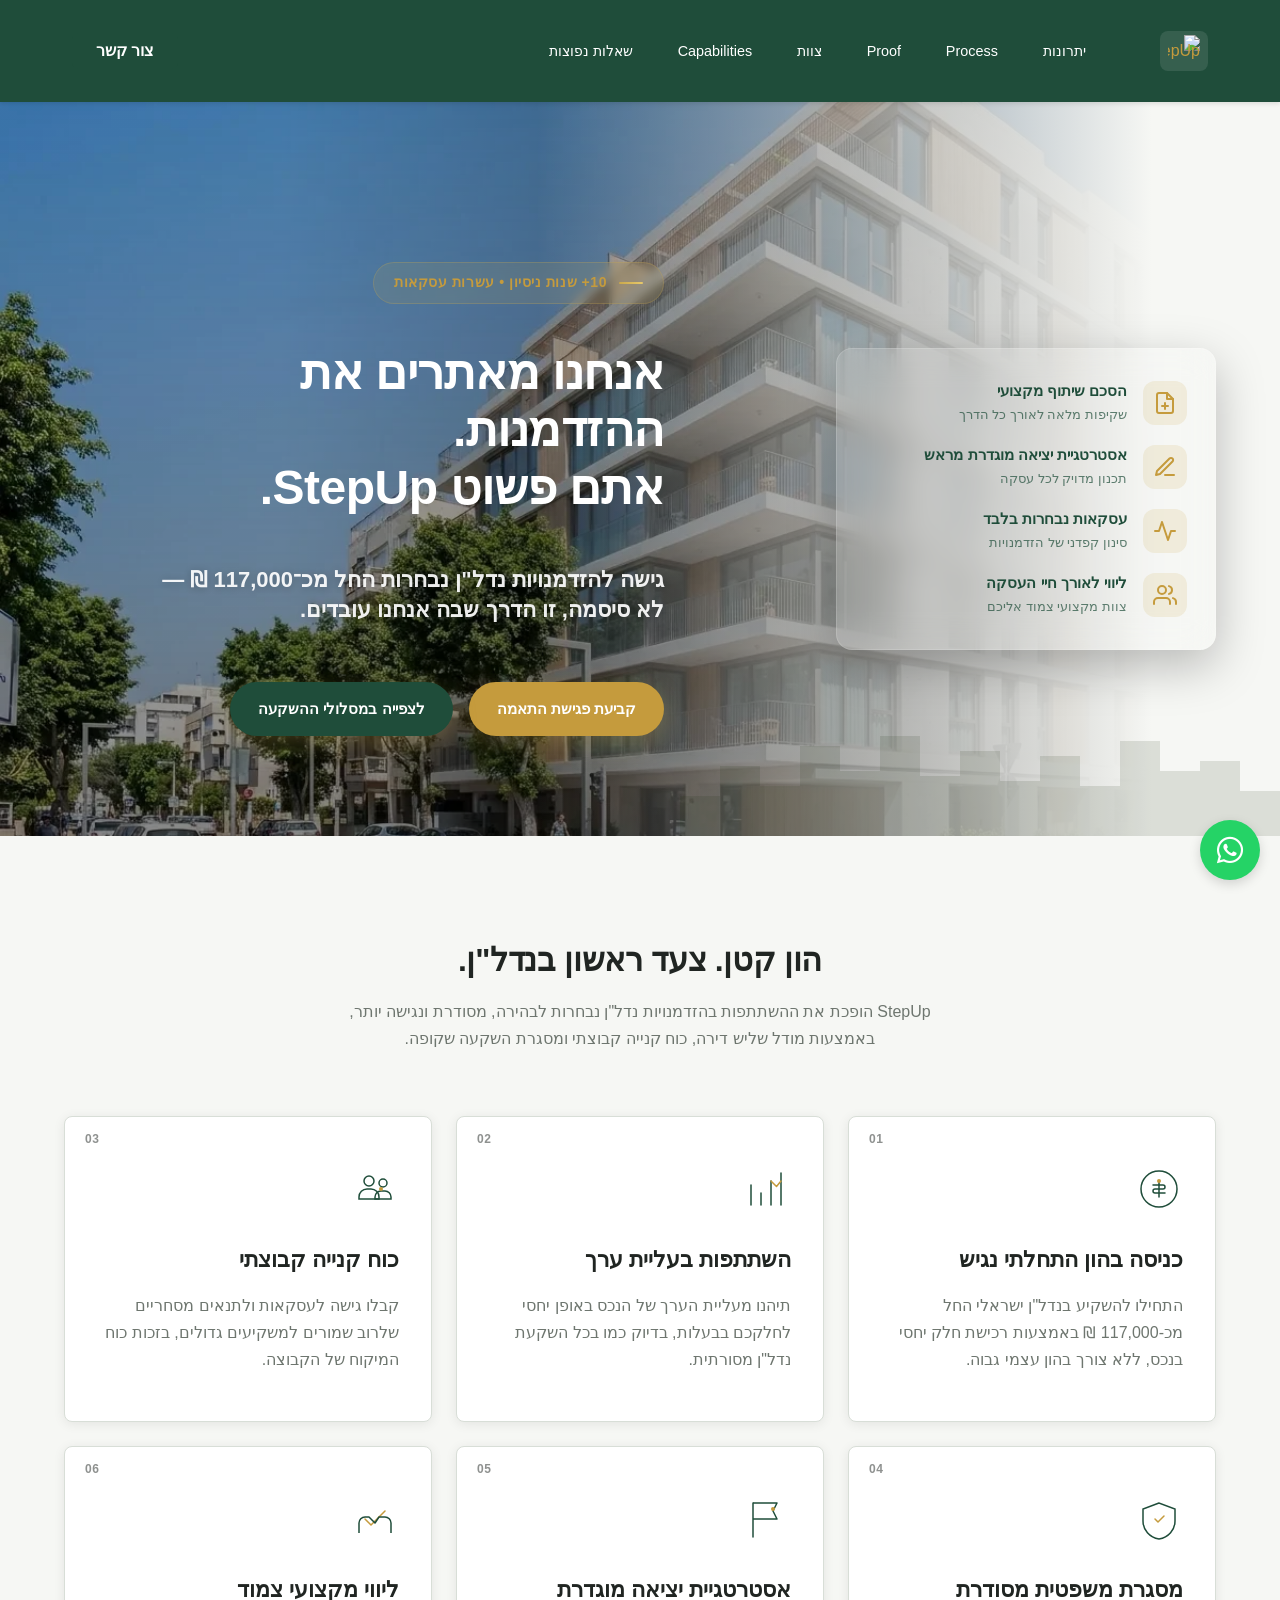
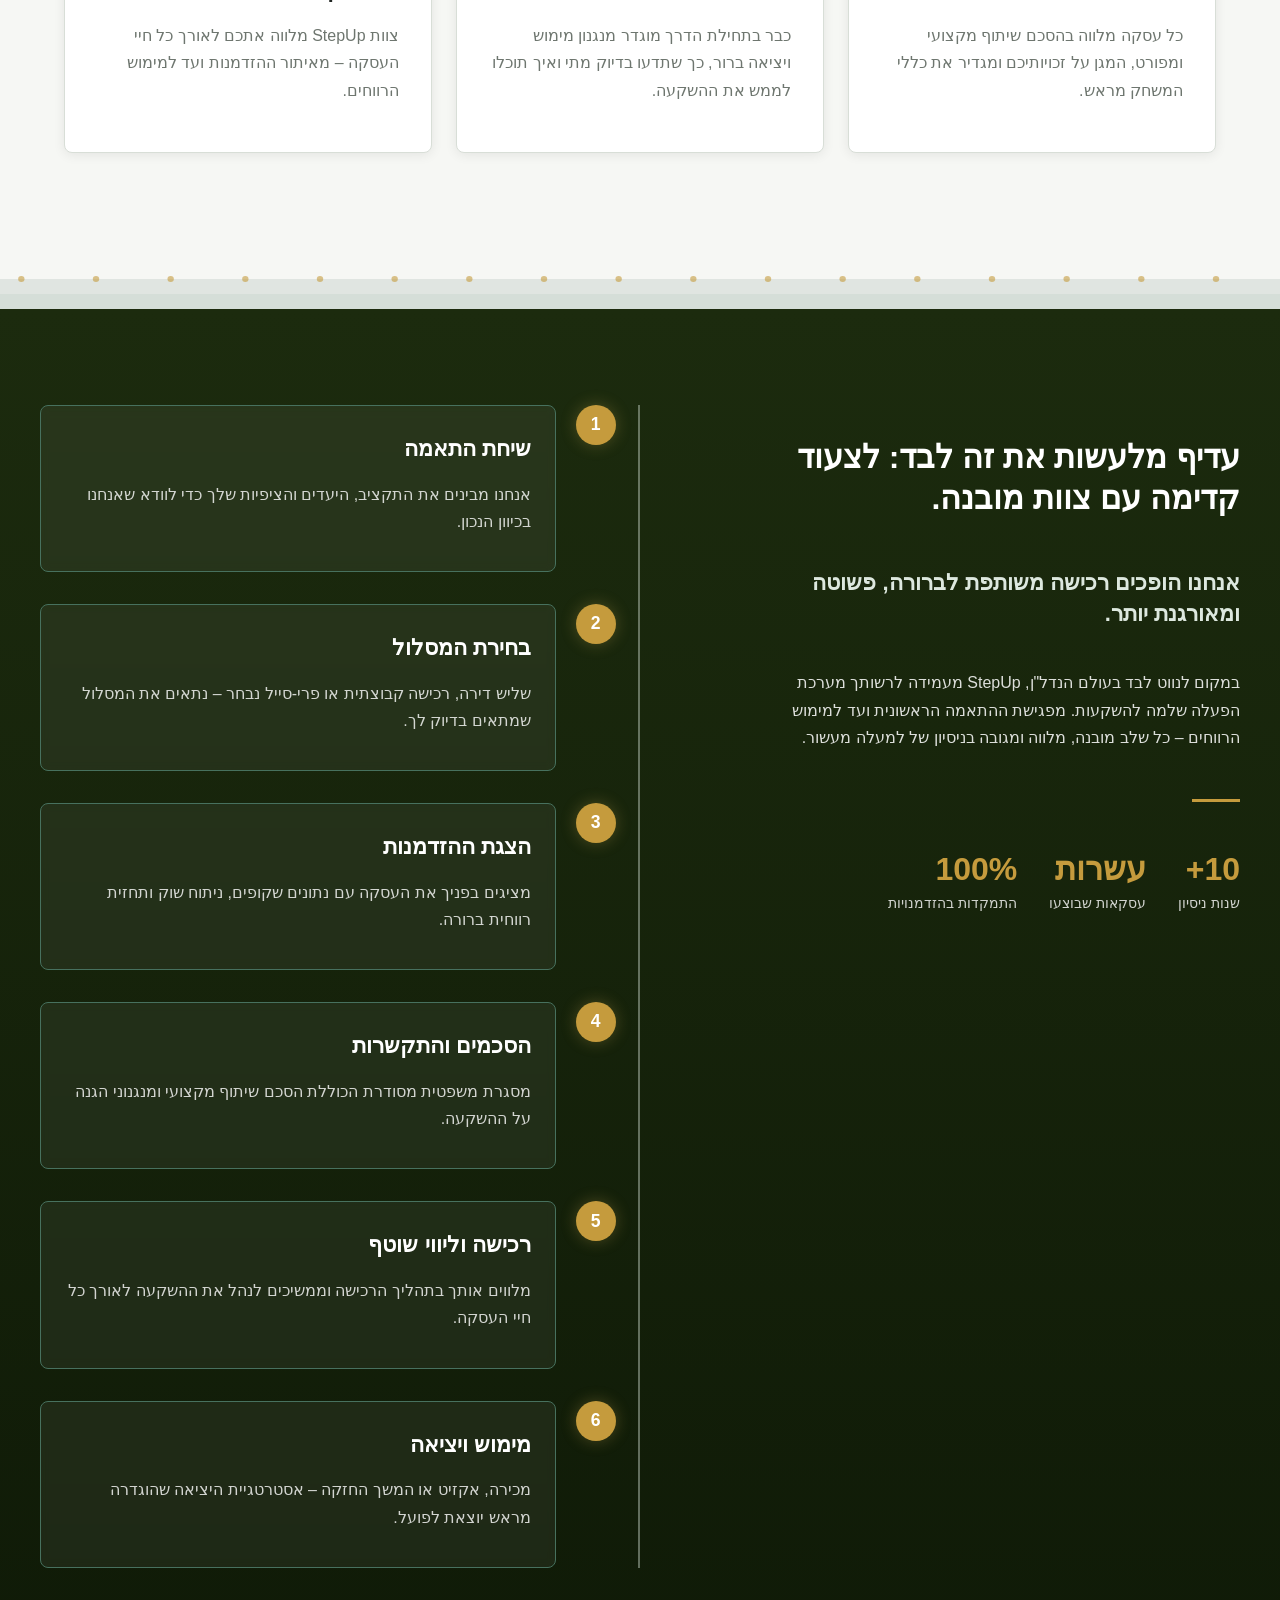
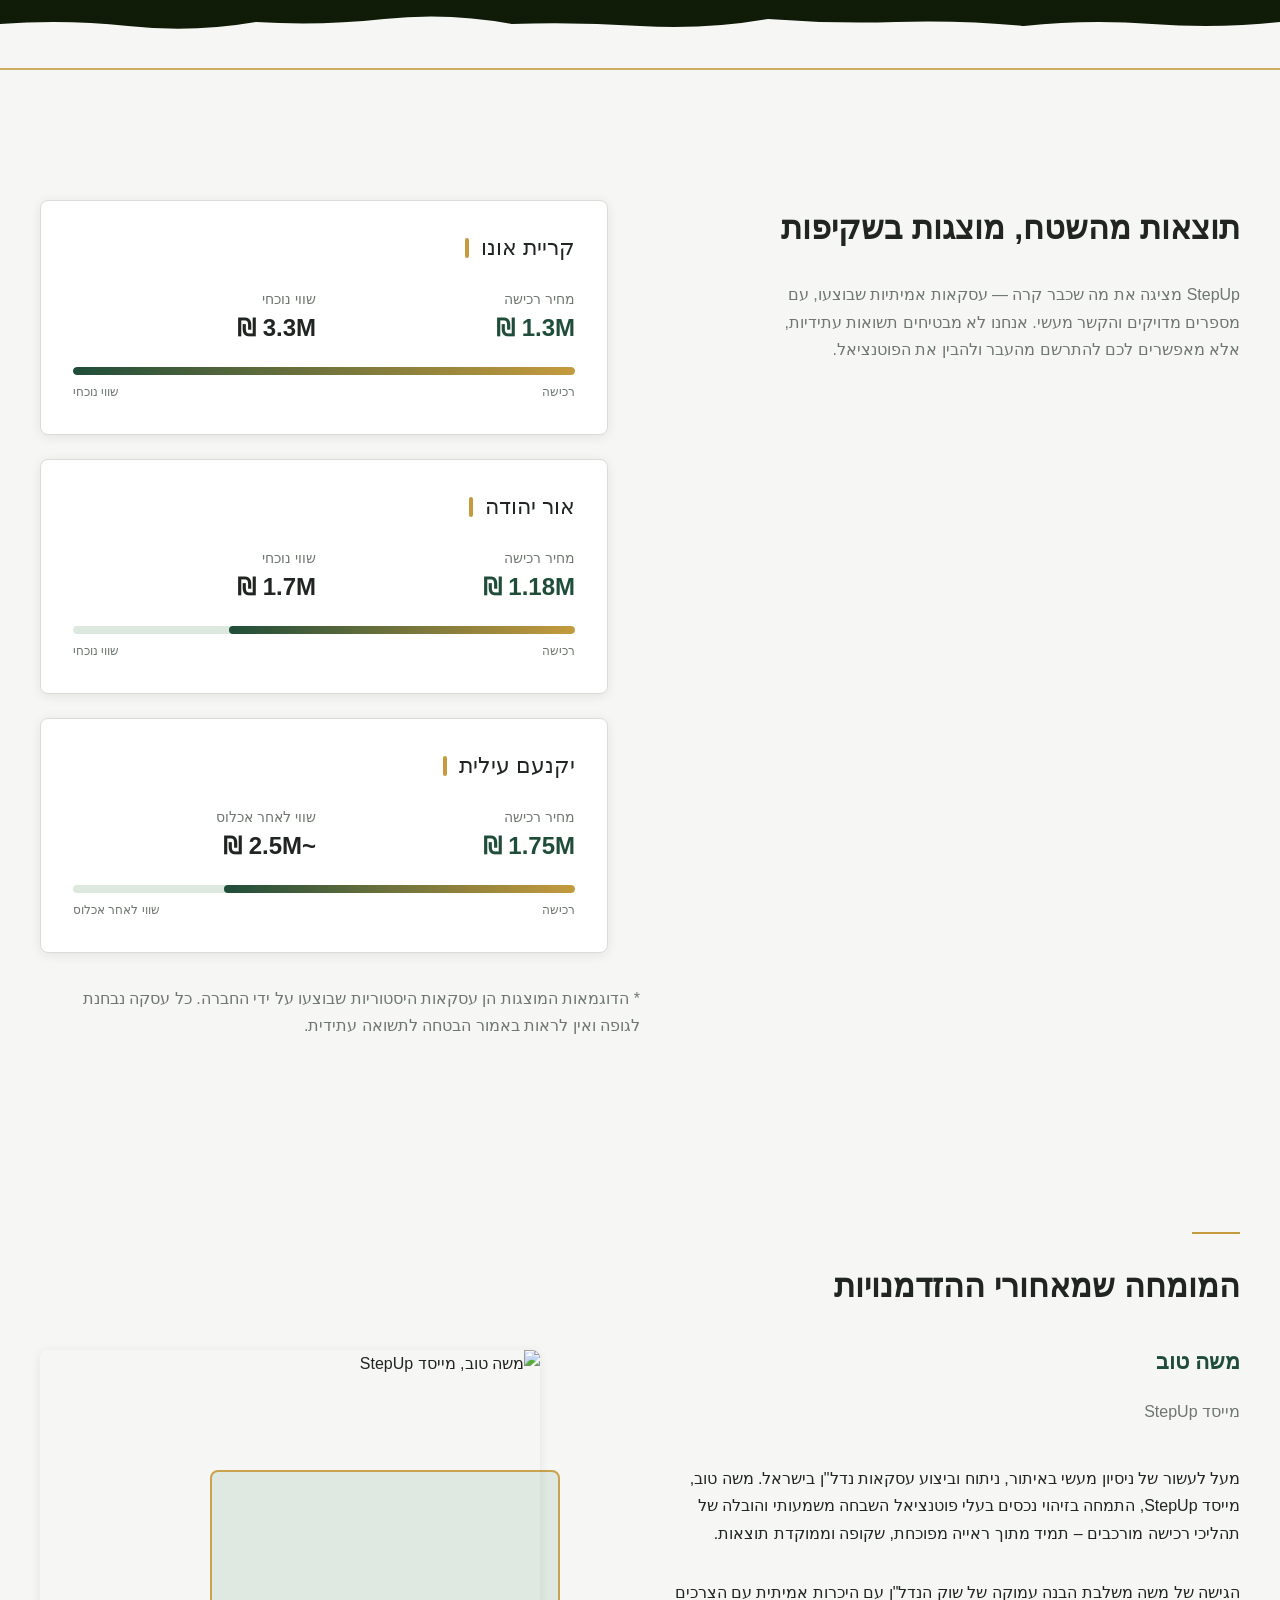
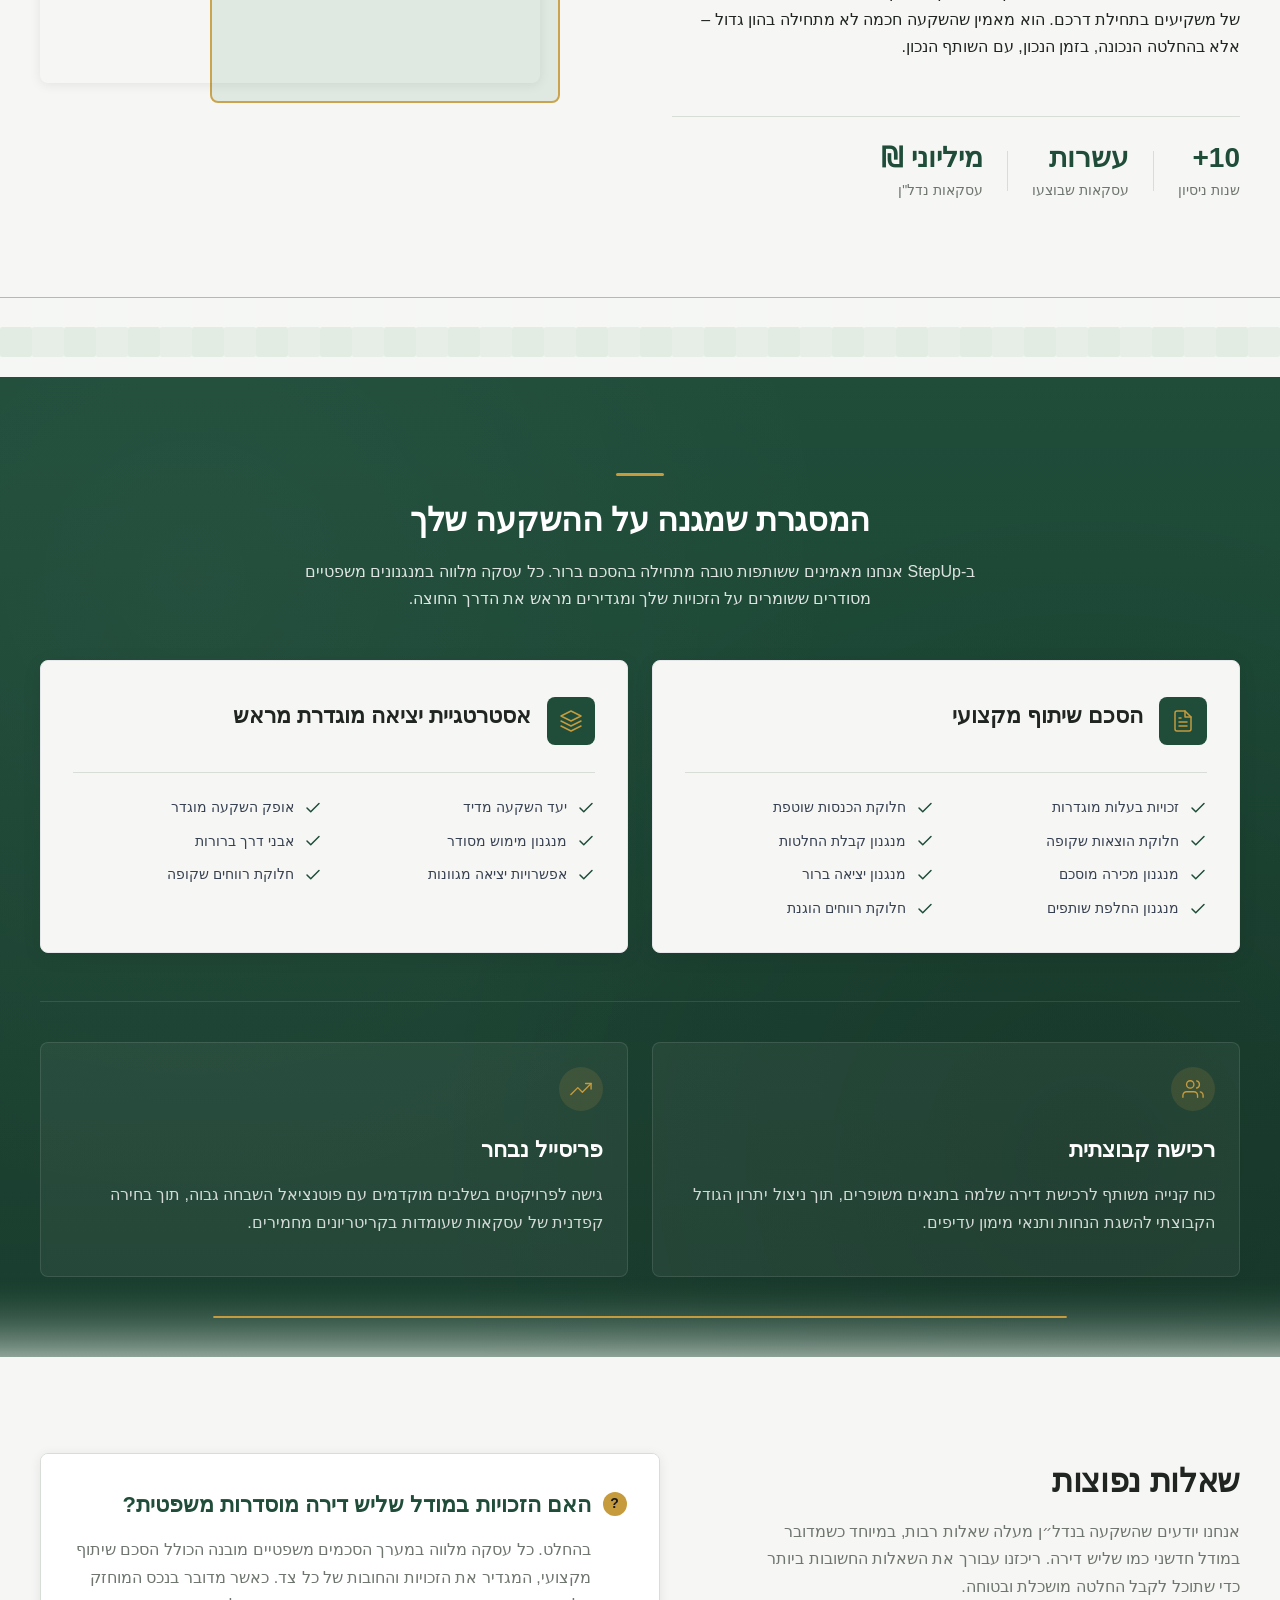
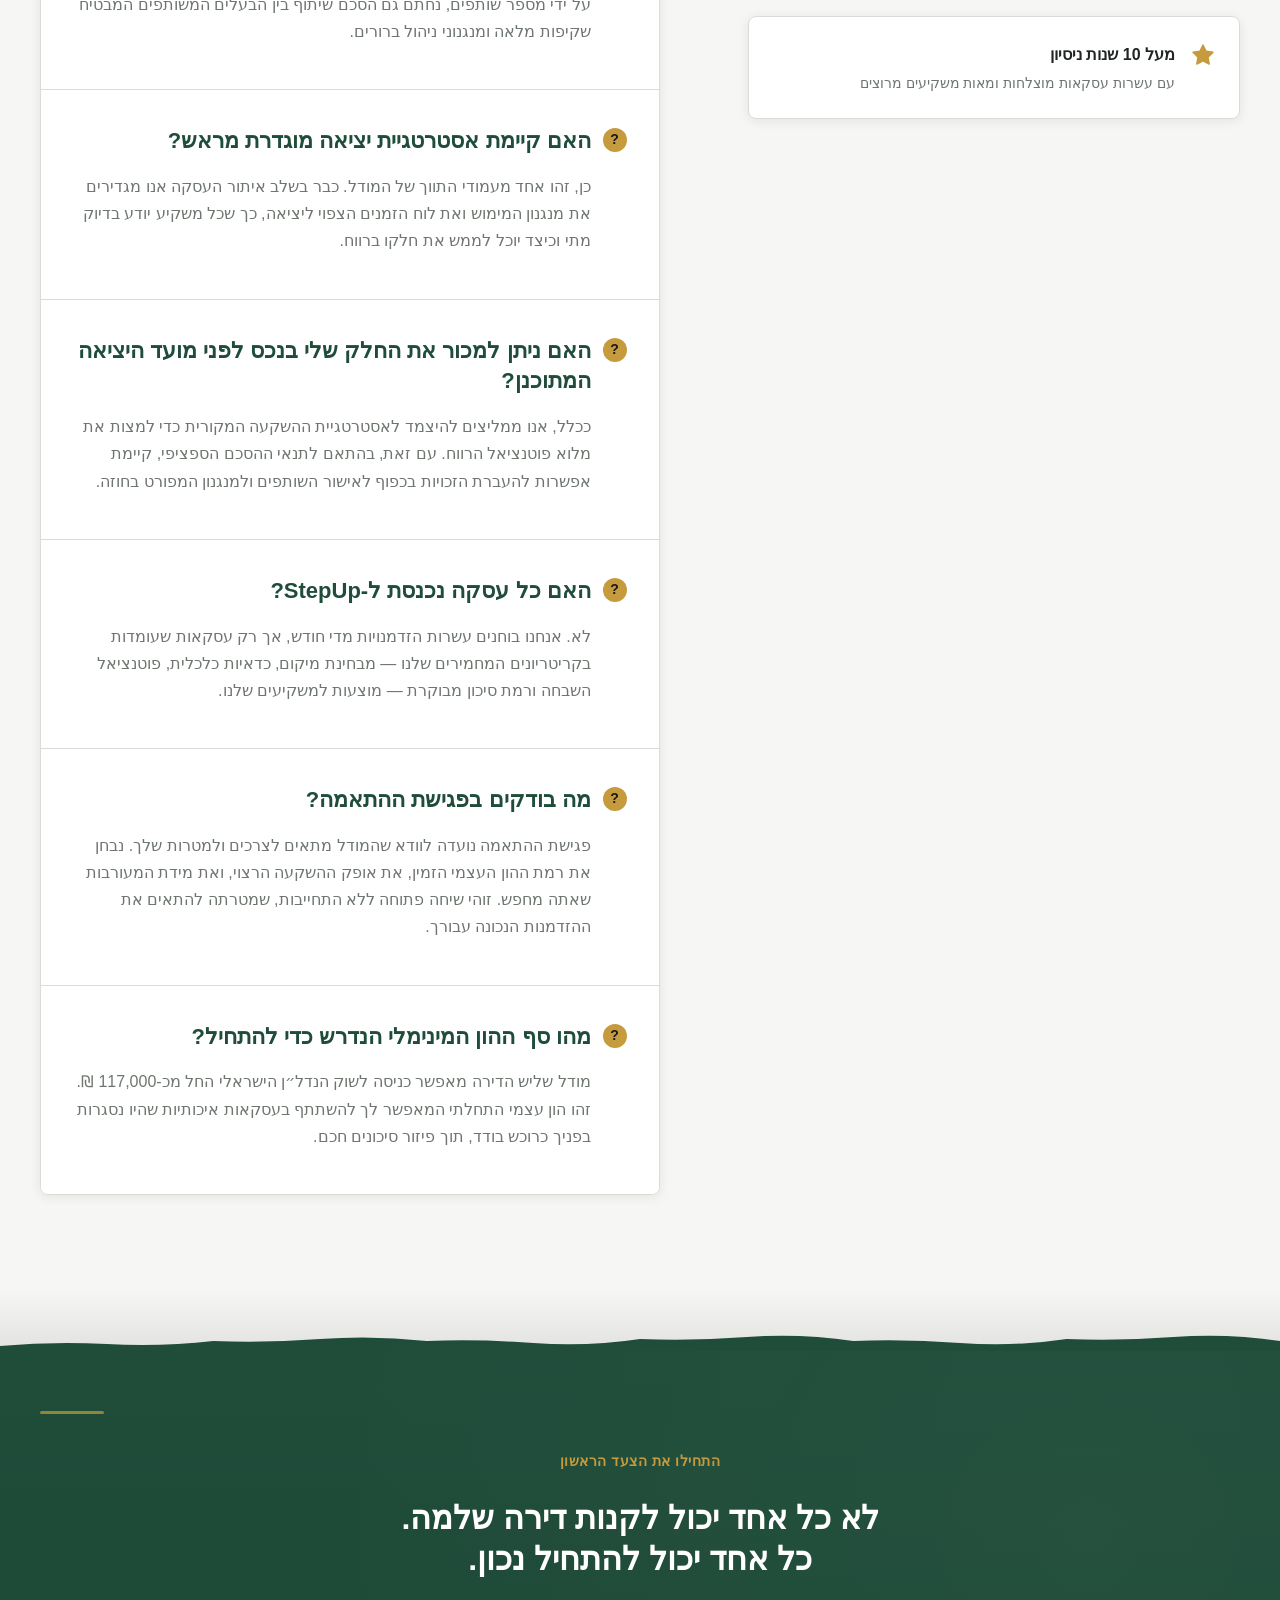
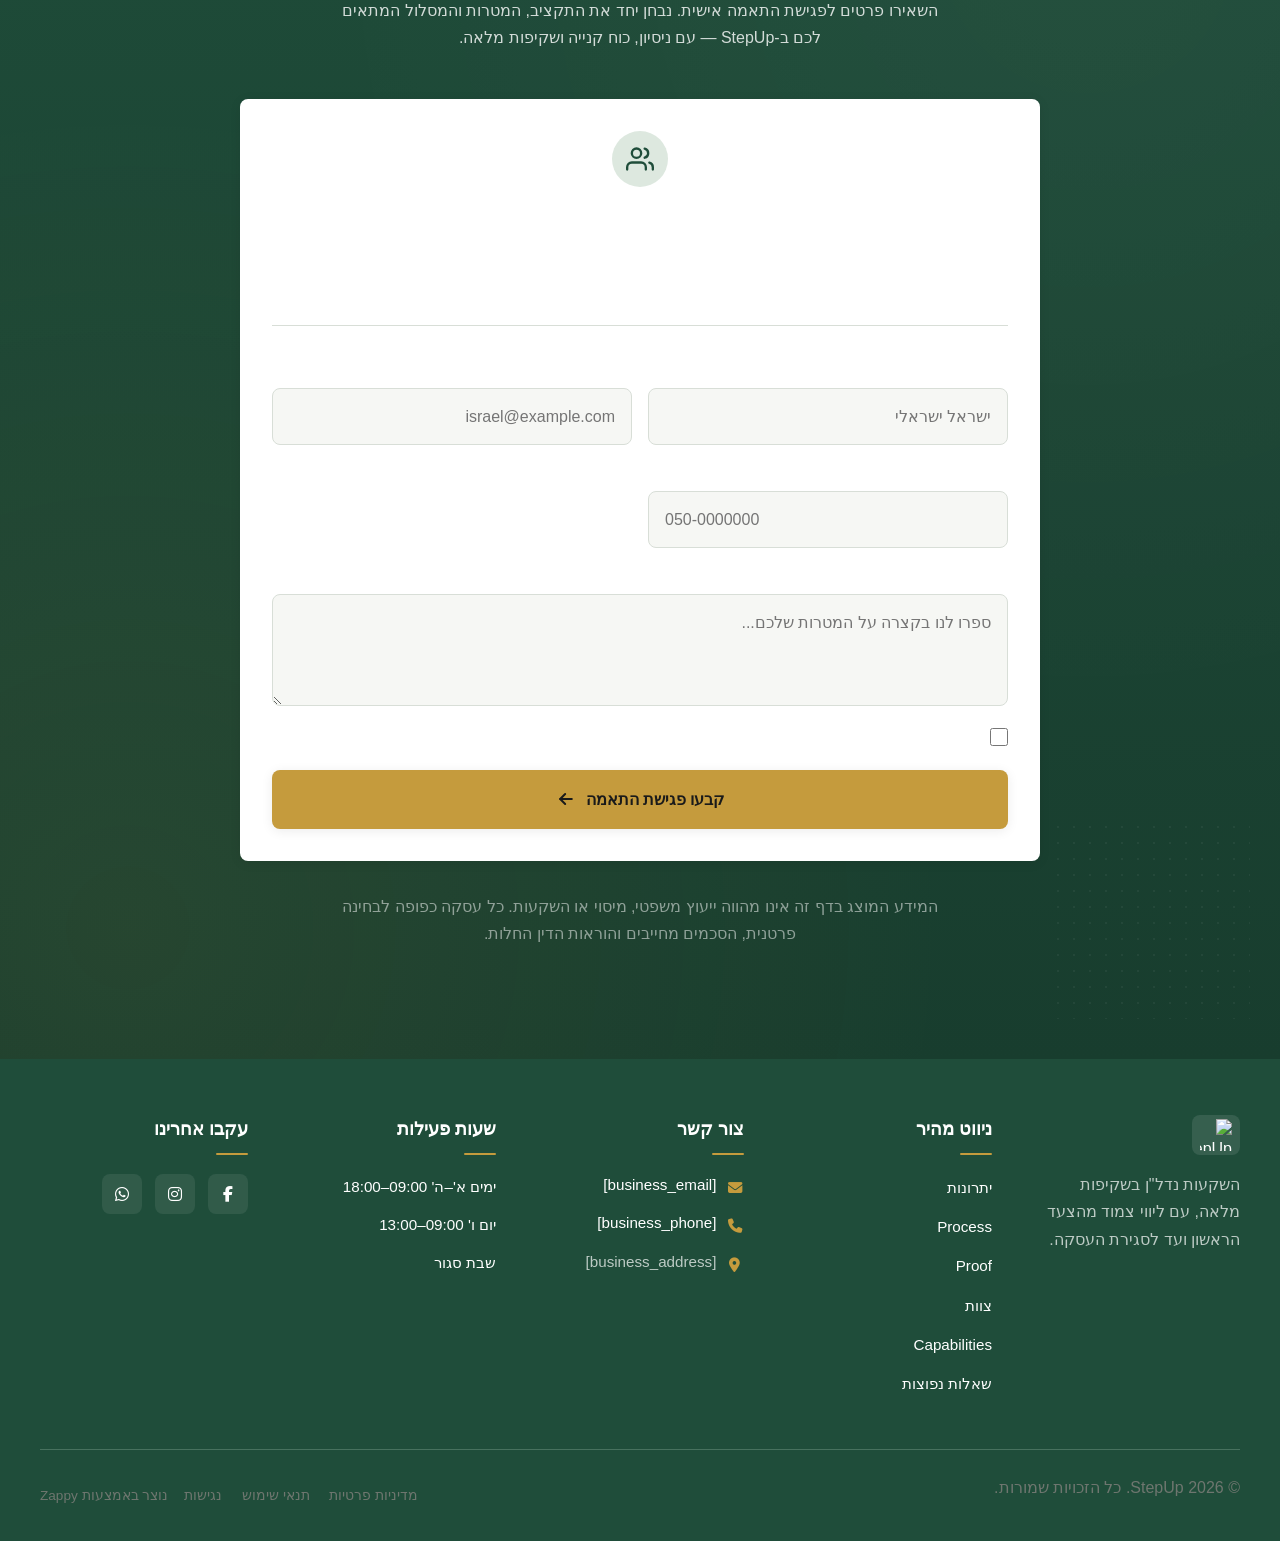
==== public/index.html @ b280d4f5 "Incremental sync: 1 page(s) — update_text, update_button" ====
<!doctype html><html dir="rtl" lang="he"><head><meta charset="UTF-8"><meta content="width=device-width,initial-scale=1" name="viewport"><meta content="index, follow" name="robots"><title>השקיעו בנדל״ן בהון עצמי נמוך — StepUp</title><meta content="הצטרפו למועדון השקעות הנדל״ן StepUp והתחילו להשקיע בשוק הישראלי החל מ-117,000 ש״ח בלבד. מודל שותפות ייחודי, שקיפות מלאה ותוצאות בשטח. קבעו פגישת ייעוץ עכשיו." name="description"><meta content="השקעות נדל״ן, מועדון השקעות, רכישת דירה שליש, השקעה בנדל״ן בהון עצמי נמוך, real estate investment corporation" name="keywords"><link href="/assets/favicon.ico" rel="icon" type="image/x-icon"><link href="/assets/favicon-16x16.png" rel="icon" type="image/png" sizes="16x16"><link href="/assets/favicon-32x32.png" rel="icon" type="image/png" sizes="32x32"><link href="/assets/favicon-48x48.png" rel="icon" type="image/png" sizes="48x48"><link href="/assets/favicon-192x192.png" rel="icon" type="image/png" sizes="192x192"><link href="/assets/favicon-512x512.png" rel="icon" type="image/png" sizes="512x512"><link href="/assets/apple-touch-icon.png" rel="apple-touch-icon"><script>!function(){"use strict";var t="1e374aaa-f490-4d53-9867-282feb75d7b7",e="https://api.zappy5.com/api/analytics/track",a=18e5,n=2592e6,o=!0,i=!0,r=!0;var s=function(){var e="zappy_visitor_"+t,a=null;try{if(a=localStorage.getItem(e)){var o=JSON.parse(a),i=Date.now();if(i-o.created<n)return o.lastSeen=i,localStorage.setItem(e,JSON.stringify(o)),o.id}}catch(t){console.warn("Zappy Analytics: LocalStorage not available")}var r="zv_"+Date.now()+"_"+Math.random().toString(36).substr(2,9);try{localStorage.setItem(e,JSON.stringify({id:r,created:Date.now(),lastSeen:Date.now()}))}catch(t){}return r}(),c=function(){var e="zappy_session_"+t,n=null;try{if(n=sessionStorage.getItem(e)){var o=JSON.parse(n),i=Date.now();if(i-o.timestamp<a)return o.timestamp=i,sessionStorage.setItem(e,JSON.stringify(o)),o.id}}catch(t){console.warn("Zappy Analytics: SessionStorage not available")}var r="zs_"+Date.now()+"_"+Math.random().toString(36).substr(2,9);try{sessionStorage.setItem(e,JSON.stringify({id:r,timestamp:Date.now()}))}catch(t){}return r}();function l(a,n){n=n||{};var o={website_id:t,event_type:a,page_path:window.location.pathname,referrer:document.referrer||"direct",visitor_id:s,session_id:c,metadata:n};if(navigator.sendBeacon){var i=new Blob([JSON.stringify(o)],{type:"application/json"});navigator.sendBeacon(e,i)}else fetch(e,{method:"POST",headers:{"Content-Type":"application/json"},body:JSON.stringify(o),keepalive:!0}).catch(function(t){console.warn("Zappy Analytics: Failed to track event",t)})}o&&l("pageview",{title:document.title,url:window.location.href}),i&&document.addEventListener("click",function(t){var e=t.target;if("BUTTON"===e.tagName||e.closest("button")){var a="BUTTON"===e.tagName?e:e.closest("button");l("click",{element:"button",text:a.textContent.trim().substring(0,100),id:a.id||null,class:a.className||null})}else if("A"===e.tagName||e.closest("a")){var n="A"===e.tagName?e:e.closest("a");l("navigation",{element:"link",text:n.textContent.trim().substring(0,100),href:n.href,external:n.hostname!==window.location.hostname})}},!0),r&&document.addEventListener("submit",function(t){var e=t.target;l("form_submit",{form_id:e.id||null,form_name:e.name||null,form_action:e.action||null,form_method:e.method||"GET"})},!0);var d=Date.now();window.addEventListener("beforeunload",function(){l("page_unload",{time_on_page:Math.floor((Date.now()-d)/1e3),page_path:window.location.pathname})}),window.zappyAnalytics={track:l,getVisitorId:function(){return s},getSessionId:function(){return c}}}()</script><meta content="השקיעו בנדל״ן בהון עצמי נמוך — StepUp" property="og:title"><meta content="הצטרפו למועדון השקעות הנדל״ן StepUp והתחילו להשקיע בשוק הישראלי החל מ-117,000 ש״ח בלבד. מודל שותפות ייחודי, שקיפות מלאה ותוצאות בשטח. קבעו פגישת ייעוץ עכשיו." property="og:description"><meta content="summary_large_image" name="twitter:card"><meta content="השקיעו בנדל״ן בהון עצמי נמוך — StepUp" name="twitter:title"><meta content="הצטרפו למועדון השקעות הנדל״ן StepUp והתחילו להשקיע בשוק הישראלי החל מ-117,000 ש״ח בלבד. מודל שותפות ייחודי, שקיפות מלאה ותוצאות בשטח. קבעו פגישת ייעוץ עכשיו." name="twitter:description"><meta content="website" property="og:type"><meta content="he_IL" property="og:locale"><style>.skip-link{position:absolute;top:0;left:0;transform:translateY(-200%);padding:12px 18px;background:var(--bg-dark,#1a1a1a);color:var(--text-light,#fff);font-weight:600;border-radius:0 0 8px 0;z-index:10000}.skip-link:focus{transform:none;outline:2px solid var(--ring,#fff);outline-offset:2px}:focus-visible{outline:2px solid var(--ring,currentColor);outline-offset:3px}</style><link href="/assets/favicon.ico" rel="icon" type="image/x-icon"><link href="/assets/favicon-16x16.png" rel="icon" type="image/png" sizes="16x16"><link href="/assets/favicon-32x32.png" rel="icon" type="image/png" sizes="32x32"><link href="/assets/favicon-48x48.png" rel="icon" type="image/png" sizes="48x48"><link href="/assets/favicon-192x192.png" rel="icon" type="image/png" sizes="192x192"><link href="/assets/favicon-512x512.png" rel="icon" type="image/png" sizes="512x512"><link href="/assets/apple-touch-icon.png" rel="apple-touch-icon"><link href="https://cdn.jsdelivr.net/npm/vanilla-cookieconsent@3/dist/cookieconsent.css" rel="stylesheet"><style data-zappy-section-v2-css="true">.index-hero-section{position:relative;width:100%;min-height:100vh;display:flex;align-items:center;justify-content:center;overflow:hidden;background-color:#1c2b0e;color:var(--text-light);direction:rtl}.index-hero-section .hero-bg-wrapper{position:absolute;inset:0;z-index:0;width:100%;height:100%;background-size:cover;background-position:center}.index-hero-section .hero-bg-wrapper img{display:none}.index-hero-section .hero-scrim{position:absolute;inset:0;z-index:1;background-image:linear-gradient(to right,rgba(28,43,14,.92) 0,rgba(28,43,14,.45) 55%,rgba(28,43,14,0) 100%);pointer-events:none}.index-hero-section .hero-overlay-group{position:relative;z-index:10;width:100%;max-width:1200px;margin:0 auto;padding:160px 24px 100px;display:flex;align-items:center;justify-content:flex-start}.index-hero-section .hero-content-container{display:flex;flex-direction:row-reverse;align-items:center;justify-content:space-between;width:100%;gap:48px}.index-hero-section .hero-text-block{flex:1 1 55%;max-width:600px;display:flex;flex-direction:column;align-items:flex-start;text-align:right;gap:24px}.index-hero-section .hero-badge{display:inline-flex;align-items:center;gap:12px;background:rgba(201,168,76,.12);padding:8px 20px;border-radius:100px;border:1px solid rgba(201,168,76,.25);backdrop-filter:blur(4px);margin-bottom:8px}.index-hero-section .badge-line{display:inline-block;width:24px;height:2px;background:linear-gradient(90deg,#c9a84c,#e8c96a);border-radius:2px}.index-hero-section .badge-text{font-size:.875rem;font-weight:600;letter-spacing:.04em;color:var(--accent);white-space:nowrap}.index-hero-section .hero-headline{font-size:3rem;font-weight:700;letter-spacing:-.01em;line-height:1.15;color:var(--text-light);margin:0}.index-hero-section .hero-headline br{display:block}.index-hero-section .hero-subtitle{font-size:1.25rem;font-weight:400;line-height:1.6;color:var(--text-light);opacity:.92;margin:0;max-width:520px;text-shadow:0 1px 8px rgba(0,0,0,.25)}.index-hero-section .hero-cta-group{display:flex;flex-wrap:wrap;align-items:center;gap:16px;margin-top:16px}.index-hero-section .btn-primary{background:var(--accent);color:#1a1a1a;padding:14px 28px;border-radius:100px;border:none;font-weight:600;font-size:.95rem;display:inline-flex;align-items:center;gap:8px;cursor:pointer;text-decoration:none;transition:all .35s cubic-bezier(.4, 0, .2, 1);box-shadow:0 8px 24px rgba(201,168,76,.3);white-space:nowrap}.index-hero-section .btn-primary:hover{transform:translateY(-2px);box-shadow:0 12px 32px rgba(201,168,76,.45);background:#e8c96a}.index-hero-section .btn-ghost{background:0 0;color:var(--text-light);border:2px solid rgba(255,255,255,.5);padding:12px 26px;border-radius:100px;font-weight:500;font-size:.9rem;display:inline-flex;align-items:center;gap:8px;cursor:pointer;text-decoration:none;transition:all .35s cubic-bezier(.4, 0, .2, 1);backdrop-filter:blur(4px);white-space:nowrap}.index-hero-section .btn-ghost:hover{background:rgba(255,255,255,.12);border-color:var(--text-light);transform:translateY(-2px)}.index-hero-section .hero-metrics-panel{flex:0 1 380px;display:flex;flex-direction:column;gap:20px;background:rgba(255,255,255,.08);backdrop-filter:blur(16px);-webkit-backdrop-filter:blur(16px);border-radius:16px;padding:32px 28px;border:1px solid rgba(255,255,255,.15);box-shadow:0 16px 48px rgba(0,0,0,.25);align-self:center}.index-hero-section .metric-item{display:flex;align-items:flex-start;gap:16px;text-align:right}.index-hero-section .metric-icon{flex-shrink:0;width:44px;height:44px;display:flex;align-items:center;justify-content:center;background:rgba(201,168,76,.15);border-radius:12px;color:var(--accent)}.index-hero-section .metric-content{display:flex;flex-direction:column;gap:4px;color:var(--text-light)}.index-hero-section .metric-title{font-size:.95rem;font-weight:600;line-height:1.3;color:var(--text-light)}.index-hero-section .metric-desc{font-size:.8rem;font-weight:400;line-height:1.5;color:var(--text-light);opacity:.7}.index-hero-section .hero-city-skyline{position:absolute;bottom:0;inset-inline-start:0;width:60%;max-width:600px;z-index:2;pointer-events:none;opacity:.35}.index-hero-section .hero-city-skyline svg{display:block;width:100%;height:auto}@media (max-width:768px){.index-hero-section{min-height:100vh;padding-top:100px}.index-hero-section .hero-overlay-group{padding:120px 16px 60px}.index-hero-section .hero-content-container{flex-direction:column;align-items:flex-start;gap:40px}.index-hero-section .hero-text-block{max-width:100%;flex:1 1 auto;align-items:flex-start;text-align:right}.index-hero-section .hero-headline{font-size:2.2rem;line-height:1.25}.index-hero-section .hero-headline br{display:none}.index-hero-section .hero-subtitle{font-size:1.1rem;max-width:100%}.index-hero-section .hero-cta-group{width:100%;flex-direction:column;align-items:stretch}.index-hero-section .btn-ghost,.index-hero-section .btn-primary{justify-content:center;text-align:center;width:100%}.index-hero-section .hero-metrics-panel{flex:1 1 auto;width:100%;max-width:100%;padding:24px 20px;gap:16px}.index-hero-section .hero-city-skyline{width:80%;opacity:.25}}@media (min-width:769px) and (max-width:1024px){.index-hero-section .hero-content-container{gap:32px}.index-hero-section .hero-headline{font-size:2.5rem}.index-hero-section .hero-metrics-panel{flex:0 1 320px;padding:24px 20px}}.hero .hero-title,.hero h1,.hero-section h1,.hero-title,[class*=hero-] h1,[class~=hero] h1{font-size:48px!important;line-height:1.2!important}@media (max-width:1024px){.hero .hero-title,.hero h1,.hero-section h1,.hero-title,[class*=hero-] h1,[class~=hero] h1{font-size:36px!important}}@media (max-width:768px){.hero .hero-title,.hero h1,.hero-section h1,.hero-title,[class*=hero-] h1,[class~=hero] h1{font-size:28px!important}}</style><style id="zappy-critical-above-fold-css">html{box-sizing:border-box;-webkit-text-size-adjust:100%}*,::after,::before{box-sizing:inherit}body{margin:0;min-width:320px;overflow-x:clip}img,svg,video{max-width:100%;height:auto}main{display:block}.container{width:min(100% - 32px,1200px);margin-inline:auto}.navbar,header .navbar,header[role=banner],nav.navbar{position:relative;z-index:1000;width:100%}.nav-container,.navbar .container{display:flex;align-items:center;justify-content:space-between;min-height:64px}.logo,.logo-link img{display:block;width:35px;height:35px;object-fit:contain}#navMenu,.nav-menu{list-style:none}.fa,.fa-brands,.fa-regular,.fa-solid,.fab,.far,.fas{display:inline-block;min-width:1em;text-align:center}html:not(#zappy-noop) .navbar:has(.nav-ecommerce-icons)>.phone-header-btn,html:not(#zappy-noop)[data-zappy-site-type=ecommerce] .phone-header-btn{display:none!important;visibility:hidden!important;width:0!important;height:0!important;pointer-events:none!important}.hero-section,.index-hero-section,section[class*=hero]{position:relative;overflow:hidden;min-height:560px}.hero-bg-image,.hero-bg-wrapper,section[class*=hero] [class*=hero-bg]{position:absolute;inset:0;width:100%;height:100%}.hero-bg-image img,.hero-bg-wrapper img,section[class*=hero] [data-hero-bg],section[class*=hero] img[data-hero-background=true]{width:100%!important;height:100%!important;object-fit:cover!important;display:block}.hero-content,section[class*=hero] .container{position:relative;z-index:2}@media(max-width:768px){:root{--header-height:72px;--total-header-height:72px;--zappy-mobile-menu-top:72px}html[data-zappy-site-type=ecommerce] body{padding-top:var(--total-header-height,72px)}html[data-zappy-site-type=ecommerce] body>.navbar:not(.zappy-catalog-menu),html[data-zappy-site-type=ecommerce] body>nav.navbar{position:fixed!important;top:0;left:0;right:0;z-index:100000;width:100%;margin-bottom:0}.zappy-catalog-menu{position:fixed;top:var(--header-height,72px);left:0;right:0;z-index:99999}.nav-container,.navbar .container{min-height:60px}#navMenu,.nav-menu{max-width:100vw;overflow-x:hidden}.hero-section,.index-hero-section,section[class*=hero]{min-height:100svh}.hero-bg-image,.hero-bg-wrapper,.hero-scrim{min-height:100svh}}</style><link href="/styles.css" rel="preload" as="style"><link href="/styles.css" rel="stylesheet" media="print" onload='this.media="all"'><noscript><link href="/styles.css" rel="stylesheet"></noscript><script>window.ZAPPY_WEBSITE_ID="1e374aaa-f490-4d53-9867-282feb75d7b7",window.ZAPPY_API_BASE="https://api.zappy5.com"</script><style id="zappy-dropdown-submenu-styles">#navMenu li:has(.sub-menu),.nav-menu li:has(.sub-menu),.navbar li:has(.sub-menu),nav li:has(.sub-menu){position:relative}#navMenu .sub-menu,.nav-menu .sub-menu,.navbar .sub-menu,nav .sub-menu{display:block!important;position:absolute!important;top:100%;left:0;min-width:220px;border-radius:8px;box-shadow:0 8px 25px rgba(0,0,0,.15);padding:8px 0;opacity:0;visibility:hidden;transform:translateY(10px);transition:all .3s ease;z-index:1000;list-style:none;pointer-events:none}#navMenu li:hover>.sub-menu,.nav-menu li:hover>.sub-menu,.navbar li:hover>.sub-menu,nav li:hover>.sub-menu{opacity:1!important;visibility:visible!important;transform:translateY(0)!important;pointer-events:auto!important}.sub-menu li{list-style:none;margin:0;padding:0}.sub-menu a{display:block!important;padding:10px 16px!important;color:var(--text-dark,#333)!important;font-weight:500;text-decoration:none;white-space:nowrap;transition:background-color .2s}.sub-menu .zappy-nav-child>a{padding-left:28px!important;font-size:.9em!important;opacity:.85!important}[dir=rtl] .sub-menu .zappy-nav-child>a,html[lang=ar] .sub-menu .zappy-nav-child>a,html[lang=he] .sub-menu .zappy-nav-child>a{padding-left:10px!important;padding-right:28px!important}.sub-menu .zappy-nav-parent>a{font-weight:600!important}.sub-menu a:hover{background-color:#f5f5f5}[dir=rtl] .nav-menu .sub-menu,[dir=rtl] .navbar .sub-menu,[dir=rtl] nav .sub-menu,html[lang=ar] .nav-menu .sub-menu,html[lang=ar] .navbar .sub-menu,html[lang=ar] nav .sub-menu,html[lang=he] .nav-menu .sub-menu,html[lang=he] .navbar .sub-menu,html[lang=he] nav .sub-menu{left:auto!important;right:0!important}.sub-menu:empty,.sub-menu:not(:has(li)):not(:has(> a)),.sub-menu:not(:has(li:not(.zappy-hidden-menu-item))):not(:has(> a)){display:none!important;opacity:0!important;visibility:hidden!important;pointer-events:none!important}li:has(.menu-group-title):hover>.sub-menu{opacity:1!important;visibility:visible!important;transform:translateY(0)!important;pointer-events:auto!important}#navMenu>li>.menu-group-title,.nav-menu>li>.menu-group-title{display:inline-block;padding:.5rem 1rem;cursor:default;user-select:none}@media (max-width:768px){#navMenu .sub-menu,.nav-menu .sub-menu,.navbar .sub-menu,nav .sub-menu{position:static!important;transform:none!important;box-shadow:none!important;background:0 0!important;max-height:0;overflow:hidden;opacity:0;visibility:hidden;transition:max-height .3s ease,opacity .3s ease;padding:0!important;border-radius:0!important}#navMenu .sub-menu.mobile-expanded,.nav-menu .sub-menu.mobile-expanded,.navbar .sub-menu.mobile-expanded{max-height:none!important;overflow-y:visible!important;opacity:1!important;visibility:visible!important;padding:8px 0 8px 16px!important}[dir=rtl] .sub-menu.mobile-expanded,html[lang=he] .sub-menu.mobile-expanded{padding:8px 16px 8px 0!important}#navMenu li:hover>.sub-menu,.nav-menu li:hover>.sub-menu,.navbar li:hover>.sub-menu,nav li:hover>.sub-menu{opacity:0;visibility:hidden;pointer-events:none}#navMenu li>.sub-menu.mobile-expanded,.nav-menu li>.sub-menu.mobile-expanded,.navbar li>.sub-menu.mobile-expanded,nav li>.sub-menu.mobile-expanded{opacity:1!important;visibility:visible!important;pointer-events:auto!important}#navMenu li:has(.sub-menu),.nav-menu li:has(.sub-menu),.navbar li:has(.sub-menu),nav li:has(.sub-menu){display:flex!important;flex-wrap:wrap!important;align-items:center!important;position:relative!important;min-height:44px!important}#navMenu li:has(.sub-menu)>a,.nav-menu li:has(.sub-menu)>a,.navbar li:has(.sub-menu)>a,nav li:has(.sub-menu)>a{flex:1!important;min-width:0!important}#navMenu li:has(.sub-menu)>.menu-group-title,.nav-menu li:has(.sub-menu)>.menu-group-title,.navbar li:has(.sub-menu)>.menu-group-title,nav li:has(.sub-menu)>.menu-group-title{flex:1!important;min-width:0!important;padding:0!important;line-height:inherit!important}#navMenu li:has(.sub-menu)>.sub-menu,.nav-menu li:has(.sub-menu)>.sub-menu,.navbar li:has(.sub-menu)>.sub-menu,nav li:has(.sub-menu)>.sub-menu{flex-basis:100%!important;width:100%!important}#navMenu li:has(.sub-menu)>a [class*=arrow],#navMenu li:has(.sub-menu)>a [class*=chevron],.nav-menu li:has(.sub-menu)>a .fa-angle-down,.nav-menu li:has(.sub-menu)>a .fa-chevron-down,.nav-menu li:has(.sub-menu)>a [class*=arrow],.nav-menu li:has(.sub-menu)>a [class*=chevron],nav li:has(.sub-menu)>a [class*=arrow],nav li:has(.sub-menu)>a [class*=chevron]{display:none!important;visibility:hidden!important}.mobile-submenu-toggle{display:flex!important;align-items:center!important;justify-content:center!important;width:44px!important;height:auto!important;background:0 0!important;border:none!important;cursor:pointer!important;color:var(--text-light)!important;position:static!important;flex-shrink:0!important;align-self:stretch!important;z-index:2!important;padding:0!important;margin:0!important}.mobile-submenu-toggle::after{content:''!important;width:0!important;height:0!important;border-left:6px solid transparent!important;border-right:6px solid transparent!important;border-top:7px solid currentColor!important;transition:transform .3s ease!important}.mobile-submenu-toggle.expanded::after{transform:rotate(180deg)!important}.sub-menu a{padding:10px 0!important;display:block!important;color:var(--text-light)!important;white-space:normal!important}.sub-menu .zappy-nav-child>a{padding-left:28px!important;font-size:.9em!important;opacity:.85!important}[dir=rtl] .sub-menu .zappy-nav-child>a,html[lang=ar] .sub-menu .zappy-nav-child>a,html[lang=he] .sub-menu .zappy-nav-child>a{padding-left:0!important;padding-right:28px!important}.sub-menu .zappy-nav-parent>a{font-weight:600!important}#navMenu.active,.nav-menu.active{max-width:100vw!important;overflow-x:hidden!important;box-sizing:border-box!important}.navbar .sub-menu li a,.zappy-products-dropdown .sub-menu a,nav.navbar .sub-menu li a{color:var(--text-light)!important}}@media (min-width:769px){.mobile-submenu-toggle{display:none!important}}</style><style id="zappy-widget-visibility">html[dir=rtl] .whatsapp-float{right:20px!important;left:auto!important}html:not([dir]) .whatsapp-float,html[dir=ltr] .whatsapp-float{left:20px!important;right:auto!important}html[dir=rtl] #mic-access-tool-general-button,html[dir=rtl] #mic-init-access-tool #mic-access-tool-general-button,html[dir=rtl] #mic-init-access-tool .mic-access-tool-general-button,html[dir=rtl] ._access-icon,html[dir=rtl] .mic-access-tool-general-button{left:20px!important;right:auto!important}html:not([dir]) #mic-access-tool-general-button,html:not([dir]) #mic-init-access-tool #mic-access-tool-general-button,html:not([dir]) #mic-init-access-tool .mic-access-tool-general-button,html:not([dir]) ._access-icon,html:not([dir]) .mic-access-tool-general-button,html[dir=ltr] #mic-access-tool-general-button,html[dir=ltr] #mic-init-access-tool #mic-access-tool-general-button,html[dir=ltr] #mic-init-access-tool .mic-access-tool-general-button,html[dir=ltr] ._access-icon,html[dir=ltr] .mic-access-tool-general-button{right:20px!important;left:auto!important}@media (max-width:768px){.whatsapp-float{display:flex!important}}@media (min-width:769px){.whatsapp-float{display:flex!important}}@media (max-width:768px){#mic-access-tool-general-button,#mic-init-access-tool #mic-access-tool-general-button,#mic-init-access-tool .mic-access-tool-general-button,._access-icon,.mic-access-tool-general-button{display:flex!important;visibility:visible!important;opacity:1!important;pointer-events:auto!important}#mic-access-tool-box.opened-mic-access-tool,#mic-init-access-tool #mic-access-tool-box.opened-mic-access-tool,.mic-access-tool-box.opened-mic-access-tool{visibility:visible!important;opacity:1!important;pointer-events:auto!important}}@media (min-width:769px){#mic-access-tool-general-button,#mic-init-access-tool #mic-access-tool-general-button,#mic-init-access-tool .mic-access-tool-general-button,._access-icon,.mic-access-tool-general-button{display:flex!important;visibility:visible!important;opacity:1!important;pointer-events:auto!important}#mic-access-tool-box.opened-mic-access-tool,#mic-init-access-tool #mic-access-tool-box.opened-mic-access-tool,.mic-access-tool-box.opened-mic-access-tool{visibility:visible!important;opacity:1!important;pointer-events:auto!important}}</style></head><body><a href="#main" class="skip-link">דלג לתוכן הראשי</a><nav class="navbar" dir="rtl"><button class="mobile-toggle" aria-label="Menu" id="mobileToggle"><svg viewBox="0 0 24 24" fill="none" class="hamburger-icon" height="24" style="display:block !important" width="24"><path d="M3 12h18M3 6h18M3 18h18" stroke="currentColor" stroke-width="2" stroke-linecap="round"></path></svg> <svg viewBox="0 0 24 24" fill="none" class="close-icon" height="24" style="display:none !important" width="24"><path d="M18 6L6 18M6 6l12 12" stroke="currentColor" stroke-width="2" stroke-linecap="round"></path></svg></button> <button class="phone-header-btn" aria-label="Call" data-phone="[business_phone]"><svg viewBox="0 0 24 24" fill="currentColor" height="20" width="20"><path d="M22 16.92v3a2 2 0 0 1-2.18 2 19.79 19.79 0 0 1-8.63-3.07 19.5 19.5 0 0 1-6-6 19.79 19.79 0 0 1-3.07-8.67A2 2 0 0 1 4.11 2h3a2 2 0 0 1 2 1.72 12.84 12.84 0 0 0 .7 2.81 2 2 0 0 1-.45 2.11L8.09 9.91a16 16 0 0 0 6 6l1.27-1.27a2 2 0 0 1 2.11-.45 12.84 12.84 0 0 0 2.81.7A2 2 0 0 1 22 16.92z"></path></svg></button><div class="nav-container"><div class="nav-right-group"><div class="nav-brand"><a href="/" class="logo-link"><img alt="StepUp" class="logo" decoding="async" height="35" src="/assets/site-----image-1.webp" width="35"></a></div><ul class="nav-menu" id="navMenu"><li><a href="#benefits">יתרונות</a></li><li><a href="#process">Process</a></li><li><a href="#proof">Proof</a></li><li><a href="#team">צוות</a></li><li><a href="#capabilities">Capabilities</a></li><li><a href="#faq">שאלות נפוצות</a></li><li class="mobile-contact-link nav-cta-mobile-item"><a href="#cta" class="nav-cta-btn">צור קשר</a></li></ul></div><div class="nav-cta-container"><a href="#cta" class="nav-cta-btn">צור קשר</a></div></div></nav><script>window.addEventListener("load",function(){const e=document.querySelector(".navbar, nav, header");if(!e)return void console.log("[Navbar] Navbar element not found");let t=document.getElementById("mobileToggle")||document.querySelector(".mobile-toggle")||document.querySelector(".hamburger")||document.querySelector(".hamburger-menu")||document.querySelector(".menu-toggle")||document.querySelector(".burger-menu")||document.querySelector('[aria-label="Menu"]')||document.querySelector('[aria-label="תפריט"]');const o=document.querySelector(".phone-header-btn"),n=window.getComputedStyle(e);let r=n.backgroundColor;if(console.log("[Navbar] Initial navbar background:",r),"transparent"===r||"rgba(0, 0, 0, 0)"===r||r.startsWith("rgba")&&r.includes(", 0)")){const e=n.backgroundImage;if(e&&"none"!==e)console.log("[Navbar] Navbar has background image/gradient, using dark text"),r="rgb(240, 240, 240)";else{const e=window.getComputedStyle(document.body).backgroundColor;console.log("[Navbar] Navbar transparent, using body background:",e),r=e}}const a=r.match(/\d+/g);if(a&&a.length>=3){const e=(.299*parseInt(a[0])+.587*parseInt(a[1])+.114*parseInt(a[2]))/255;console.log("[Navbar] Mobile button colors preserved from Claude CSS (luminance:",e.toFixed(2)+")");const n=document.createElement("style");n.id="zappy-mobile-nav-fix";document.documentElement.lang;document.documentElement.dir,n.textContent='\n        /* Hide mobile buttons on desktop, show only on mobile */\n        @media (min-width: 769px) {\n          .mobile-toggle,\n          .phone-header-btn {\n            display: none !important;\n          }\n        }\n        \n        /* Show and position mobile buttons correctly on mobile */\n        @media (max-width: 768px) {\n          .navbar,\n          nav.navbar {\n            min-height: 70px !important;\n          }\n\n          .mobile-toggle,\n          .phone-header-btn {\n            position: absolute !important;\n            top: 0 !important;\n            bottom: 0 !important;\n            margin-top: auto !important;\n            margin-bottom: auto !important;\n            transform: none !important;\n            z-index: 1001 !important;\n            display: flex !important;\n            align-items: center !important;\n            justify-content: center !important;\n            width: 36px !important;\n            height: 36px !important;\n            border-radius: 50% !important;\n            border: none !important;\n            cursor: pointer !important;\n            padding: 6px !important;\n            background: none !important;\n            color: var(--nav-text, var(--text-light)) !important;\n            touch-action: manipulation !important;\n            -webkit-tap-highlight-color: transparent !important;\n          }\n\n          html[data-zappy-site-type="ecommerce"] .phone-header-btn,\n          body[data-zappy-site-type="ecommerce"] .phone-header-btn,\n          html[data-zappy-site-type="ecommerce"] header .phone-header-btn,\n          html[data-zappy-site-type="ecommerce"] nav .phone-header-btn {\n            display: none !important;\n            visibility: hidden !important;\n            width: 0 !important;\n            height: 0 !important;\n            min-width: 0 !important;\n            overflow: hidden !important;\n          }\n          \n          /* LTR positioning (default): hamburger LEFT, phone RIGHT */\n          html:not([dir="rtl"]):not([lang="he"]):not([lang="ar"]) .mobile-toggle,\n          html[dir="ltr"] .mobile-toggle {\n            left: 12px !important;\n            right: auto !important;\n          }\n          html:not([dir="rtl"]):not([lang="he"]):not([lang="ar"]) .phone-header-btn,\n          html[dir="ltr"] .phone-header-btn {\n            right: 12px !important;\n            left: auto !important;\n          }\n          \n          /* RTL positioning: hamburger RIGHT, phone LEFT */\n          html[dir="rtl"] .mobile-toggle,\n          html[lang="he"] .mobile-toggle,\n          html[lang="ar"] .mobile-toggle {\n            right: 12px !important;\n            left: auto !important;\n          }\n          html[dir="rtl"] .phone-header-btn,\n          html[lang="he"] .phone-header-btn,\n          html[lang="ar"] .phone-header-btn {\n            left: 12px !important;\n            right: auto !important;\n          }\n          \n          /* CRITICAL: Ensure nav-container has min-height on mobile */\n          /* All children are positioned absolutely/fixed on mobile, so height:auto collapses to 0 */\n          .nav-container {\n            min-height: 70px !important;\n            position: relative !important;\n          }\n          \n          /* Ensure SVG icons are properly sized and inherit color */\n          .mobile-toggle svg,\n          .phone-header-btn svg {\n            width: 24px !important;\n            height: 24px !important;\n            /* Don\'t force display - let JavaScript control hamburger/close toggle */\n          }\n          \n          /* Reset nav-cta-container on mobile - remove desktop box-shadow/padding */\n          /* that creates a visible ghost box when CTA button is hidden */\n          .nav-cta-container {\n            box-shadow: none !important;\n            padding: 0 !important;\n          }\n          \n          /* Hide nav-cta-container entirely on mobile when there\'s no lang-switcher */\n          /* (only the CTA button is inside, and it\'s hidden on mobile) */\n          .nav-cta-container:not(:has(.lang-switcher)) {\n            display: none !important;\n          }\n          \n          /* CRITICAL: Prevent hero image fade gradient from bleeding over headline text */\n          /* The .image-fade-gradient has bottom: -30px (extends below parent) */\n          /* On mobile stacked layout, this overlaps the h1 text below the image */\n          .hero-image-column {\n            overflow: hidden !important;\n          }\n          .image-fade-gradient {\n            bottom: 0 !important;\n          }\n          \n          /* Hide desktop language switcher on mobile - hamburger menu handles it */\n          /* High specificity to override stored CSS */\n          .lang-switcher,\n          .nav-cta-container .lang-switcher,\n          .nav-container .lang-switcher,\n          .navbar .lang-switcher,\n          .navbar .nav-cta-container .lang-switcher {\n            display: none !important;\n          }\n        }\n      ';const r=document.getElementById("zappy-mobile-nav-fix");r&&r.remove(),document.head.appendChild(n),console.log("[Navbar] Critical CSS injected for mobile nav positioning");const i=window.innerWidth<=768;if(t){const e=t.querySelector(".hamburger-icon"),o=t.querySelector(".close-icon");e&&(e.style.setProperty("width","24px","important"),e.style.setProperty("height","24px","important"),e.style.setProperty("display","block","important")),o&&(o.style.setProperty("width","24px","important"),o.style.setProperty("height","24px","important"),o.style.setProperty("display","none","important")),i?(t.style.setProperty("position","absolute","important"),t.style.setProperty("top","0","important"),t.style.setProperty("bottom","0","important"),t.style.setProperty("margin-top","auto","important"),t.style.setProperty("margin-bottom","auto","important"),t.style.setProperty("transform","none","important"),t.style.setProperty("z-index","1001","important"),t.style.removeProperty("left"),t.style.removeProperty("right"),console.log("[Navbar] Mobile toggle positioning applied (mobile viewport)")):(t.style.removeProperty("position"),t.style.removeProperty("top"),t.style.removeProperty("transform"),t.style.removeProperty("z-index"),t.style.removeProperty("left"),t.style.removeProperty("right"),console.log("[Navbar] Desktop viewport - cleared mobile toggle inline positioning"))}if(o){const e=o.querySelector("svg");e&&(e.style.width="24px",e.style.height="24px",e.setAttribute("width","24"),e.setAttribute("height","24")),i?(o.style.setProperty("position","absolute","important"),o.style.setProperty("top","0","important"),o.style.setProperty("bottom","0","important"),o.style.setProperty("margin-top","auto","important"),o.style.setProperty("margin-bottom","auto","important"),o.style.setProperty("transform","none","important"),o.style.setProperty("z-index","1001","important"),o.style.removeProperty("left"),o.style.removeProperty("right"),console.log("[Navbar] Phone button positioning applied (mobile viewport)")):(o.style.removeProperty("position"),o.style.removeProperty("top"),o.style.removeProperty("transform"),o.style.removeProperty("z-index"),o.style.removeProperty("left"),o.style.removeProperty("right"),console.log("[Navbar] Desktop viewport - cleared phone button inline positioning"))}}else console.log("[Navbar] Could not parse background color:",r);t=document.getElementById("mobileToggle")||document.querySelector(".mobile-toggle")||document.querySelector(".hamburger")||document.querySelector(".hamburger-menu")||document.querySelector(".menu-toggle")||document.querySelector(".burger-menu")||document.querySelector('[aria-label="Menu"]')||document.querySelector('[aria-label="תפריט"]');const i=document.getElementById("navMenu")||document.querySelector(".nav-menu")||document.querySelector(".nav-links")||document.querySelector("nav ul:not(.submenu)");if(!t||!i)return void console.log("[Navbar] Mobile toggle or menu not found:",{toggle:!!t,menu:!!i});i.id||(i.id="navMenu"),console.log("[Navbar] Initializing mobile menu...");const l=t.cloneNode(!0);t.parentNode.replaceChild(l,t);var s=0;function p(e){var t=Date.now();t-s<300||(s=t,function(e){e.preventDefault(),e.stopPropagation();const t=l.querySelector(".hamburger-icon"),o=l.querySelector(".close-icon");i.classList.contains("active")?(i.classList.remove("active"),t&&t.style.setProperty("display","block","important"),o&&o.style.setProperty("display","none","important"),document.body.style.overflow="",document.body.classList.remove("menu-open"),console.log("[Navbar] Menu closed")):(i.classList.add("active"),t&&t.style.setProperty("display","none","important"),o&&o.style.setProperty("display","block","important"),document.body.style.overflow="hidden",document.body.classList.add("menu-open"),console.log("[Navbar] Menu opened"))}(e))}l.addEventListener("click",p),l.addEventListener("touchend",p),document.addEventListener("keydown",function(e){if(("Escape"===e.key||"Esc"===e.key)&&i.classList.contains("active")){const e=l.querySelector(".hamburger-icon"),t=l.querySelector(".close-icon");i.classList.remove("active"),e&&e.style.setProperty("display","block","important"),t&&t.style.setProperty("display","none","important"),document.body.style.overflow="",document.body.classList.remove("menu-open"),console.log("[Navbar] Menu closed (Escape)")}}),i.querySelectorAll("a").forEach(function(e){e.addEventListener("click",function(){if("#"===this.getAttribute("href"))return;const e=l.querySelector(".hamburger-icon"),t=l.querySelector(".close-icon");i.classList.remove("active"),e&&e.style.setProperty("display","block","important"),t&&t.style.setProperty("display","none","important"),document.body.style.overflow="",document.body.classList.remove("menu-open"),console.log("[Navbar] Menu closed (link clicked)")})});var m=i.querySelectorAll(".dropdown-toggle");m.forEach(function(e){e.addEventListener("click",function(e){e.preventDefault(),e.stopPropagation();var t=this.closest(".nav-dropdown");t&&(t.parentNode.querySelectorAll(".nav-dropdown.open").forEach(function(e){e!==t&&e.classList.remove("open")}),t.classList.toggle("open"),console.log("[Navbar] Dropdown toggled:",t.classList.contains("open")?"open":"closed"))})}),document.addEventListener("click",function(e){e.target.closest(".nav-dropdown")||document.querySelectorAll(".nav-dropdown.open").forEach(function(e){e.classList.remove("open")})}),console.log("[Navbar] Dropdown handlers initialized for "+m.length+" dropdowns"),o&&o.addEventListener("click",function(){const e=document.querySelectorAll('a[href^="tel:"]'),t=e.length>0?e[0].getAttribute("href").replace("tel:",""):"[business_phone]";window.location.href="tel:"+t,console.log("[Navbar] Phone button clicked")}),console.log("[Navbar] Mobile menu initialized successfully")})</script><main id="main"><section class="index-hero-section" data-layout-spec="בית-hero" id="hero" dir="rtl" data-hero-type="fullscreen-card" data-zappy-section="true"><div class="hero-bg-wrapper" style="background-image:url('assets/site-index-hero-image-1.webp');background-size:cover;background-position:center"><div class="hero-scrim"></div></div><div class="hero-overlay-group"><div class="hero-content-container"><div class="hero-text-block"><div class="hero-badge"><span class="badge-line"></span> <span class="badge-text">10+ שנות ניסיון • עשרות עסקאות</span></div><h1 class="hero-headline">אנחנו מאתרים את ההזדמנות.&nbsp;<br>אתם פשוט StepUp.</h1><h3 class="hero-subtitle">גישה להזדמנויות נדל"ן נבחרות החל מכ־117,000 ₪ — לא סיסמה, זו הדרך שבה אנחנו עובדים.</h3><div class="hero-cta-group"><a href="#consultation" class="btn-primary btn-pill" data-element-id="btn-1783926946196-0jivez0a7" data-element-type="button" data-native-element="true">קביעת פגישת התאמה</a> <a href="#tracks" class="btn-primary btn" data-element-id="btn-1783926946196-nqx6k29uv" data-element-type="button" data-native-element="true" style="outline:none;color:rgb(255, 255, 255) !important;border-color:rgb(31, 77, 58) !important;background-color:rgb(31, 77, 58) !important;background-image:none !important">לצפייה במסלולי ההשקעה</a></div></div><div class="hero-metrics-panel"><div class="metric-item"><div class="metric-icon"><svg viewBox="0 0 24 24" fill="none" data-element-type="icon" data-icon-type="svg" height="24" width="24" stroke="currentColor" stroke-linecap="round" stroke-linejoin="round" stroke-width="2"><path d="M14 2H6a2 2 0 0 0-2 2v16a2 2 0 0 0 2 2h12a2 2 0 0 0 2-2V8Z"></path><polyline points="14 2 14 8 20 8"></polyline><line x1="12" x2="12" y1="18" y2="12"></line><line x1="9" x2="15" y1="15" y2="15"></line></svg></div><div class="metric-content"><span class="metric-title"><span style="color:#1f4d3a !important">הסכם שיתוף מקצועי</span></span> <span class="metric-desc"><span style="color:#1f4d3a !important">שקיפות מלאה לאורך כל הדרך</span></span></div></div><div class="metric-item"><div class="metric-icon"><svg viewBox="0 0 24 24" fill="none" data-element-type="icon" data-icon-type="svg" height="24" width="24" stroke="currentColor" stroke-linecap="round" stroke-linejoin="round" stroke-width="2"><path d="M12 20h9"></path><path d="M16.5 3.5a2.121 2.121 0 0 1 3 3L7 19l-4 1 1-4L16.5 3.5z"></path></svg></div><div class="metric-content"><span class="metric-title"><span style="color:#1f4d3a !important">אסטרטגיית יציאה מוגדרת מראש</span></span> <span class="metric-desc"><span style="color:#1f4d3a !important">תכנון מדויק לכל עסקה</span></span></div></div><div class="metric-item"><div class="metric-icon"><svg viewBox="0 0 24 24" fill="none" data-element-type="icon" data-icon-type="svg" height="24" width="24" stroke="currentColor" stroke-linecap="round" stroke-linejoin="round" stroke-width="2"><polyline points="22 12 18 12 15 21 9 3 6 12 2 12"></polyline></svg></div><div class="metric-content"><span class="metric-title"><span style="color:#1f4d3a !important">עסקאות נבחרות בלבד</span></span> <span class="metric-desc"><span style="color:#1f4d3a !important">סינון קפדני של הזדמנויות</span></span></div></div><div class="metric-item"><div class="metric-icon"><svg viewBox="0 0 24 24" fill="none" data-element-type="icon" data-icon-type="svg" height="24" width="24" stroke="currentColor" stroke-linecap="round" stroke-linejoin="round" stroke-width="2"><path d="M17 21v-2a4 4 0 0 0-4-4H5a4 4 0 0 0-4 4v2"></path><circle cx="9" cy="7" r="4"></circle><path d="M23 21v-2a4 4 0 0 0-3-3.87"></path><path d="M16 3.13a4 4 0 0 1 0 7.75"></path></svg></div><div class="metric-content"><span class="metric-title"><span style="color:#1f4d3a !important">ליווי לאורך חיי העסקה</span></span> <span class="metric-desc"><span style="color:rgb(255, 255, 255) !important"><span style="color:#1f4d3a !important">צוות מקצועי צמוד אליכם</span></span></span></div></div></div></div></div><div class="hero-city-skyline" aria-hidden="true"><svg viewBox="0 0 600 120" xmlns="http://www.w3.org/2000/svg" aria-hidden="true" data-no-icon-edit="true" preserveAspectRatio="none"><path d="M0,120 L0,80 L40,80 L40,50 L80,50 L80,70 L120,70 L120,30 L160,30 L160,55 L200,55 L200,20 L240,20 L240,60 L280,60 L280,35 L320,35 L320,65 L360,65 L360,40 L400,40 L400,70 L440,70 L440,25 L480,25 L480,55 L520,55 L520,45 L560,45 L560,75 L600,75 L600,120 Z" fill="#1C2B0E" opacity="0.35"></path></svg></div></section><section class="index-benefits-section" data-layout-spec="בית-benefits" id="benefits" data-band-index="1"><div class="index-benefits-section-container"><div class="benefits-intro"><h2>הון קטן. צעד ראשון בנדל"ן.</h2><p>StepUp הופכת את ההשתתפות בהזדמנויות נדל"ן נבחרות לבהירה, מסודרת ונגישה יותר, באמצעות מודל שליש דירה, כוח קנייה קבוצתי ומסגרת השקעה שקופה.</p></div><div class="benefits-grid zappy-preserve-css-grid" style="display:grid;--zappy-grid-cols:repeat(auto-fit, minmax(min(100%, 368px), 1fr));grid-template-columns:repeat(auto-fit, minmax(min(100%, 368px), 1fr));align-items:stretch !important" data-original-gap="24px" data-original-item-width="368" data-zappy-auto-grid="true" data-zappy-explicit-columns="true" id="zappy-auto-grid-1783926638892-boqek4"><div class="benefit-card" data-grid-item-index="0"><p class="zappy-editable"><span class="benefit-index" style="color:rgb(32, 37, 34) !important">01</span></p><div class="benefit-icon-wrapper"><svg viewBox="0 0 48 48" fill="none" data-element-type="icon" data-icon-type="svg" xmlns="http://www.w3.org/2000/svg"><circle cx="24" cy="24" r="18" stroke="currentColor" stroke-width="1.5"></circle><path d="M24 16V32M18 20H28C29.1046 20 30 20.8954 30 22C30 23.1046 29.1046 24 28 24H20C18.8954 24 18 24.8954 18 26C18 27.1046 18.8954 28 20 28H30" stroke="currentColor" stroke-width="1.5" stroke-linecap="round" stroke-linejoin="round"></path><circle cx="24" cy="16" r="2" fill="var(--accent)"></circle></svg></div><h3>כניסה בהון התחלתי נגיש</h3><p>התחילו להשקיע בנדל"ן ישראלי החל מכ-117,000 ₪ באמצעות רכישת חלק יחסי בנכס, ללא צורך בהון עצמי גבוה.</p></div><div class="benefit-card" data-grid-item-index="1"><p class="zappy-editable"><span class="benefit-index" style="color:rgb(32, 37, 34) !important">02</span></p><div class="benefit-icon-wrapper"><svg viewBox="0 0 48 48" fill="none" data-element-type="icon" data-icon-type="svg" xmlns="http://www.w3.org/2000/svg"><path d="M8 40V20M18 40V28M28 40V16M38 40V8" stroke="currentColor" stroke-width="1.5" stroke-linecap="round"></path><path d="M28 16L33.5 21.5L38 16" stroke="var(--accent)" stroke-width="1.5" stroke-linecap="round" stroke-linejoin="round"></path></svg></div><h3>השתתפות בעליית ערך</h3><p>תיהנו מעליית הערך של הנכס באופן יחסי לחלקכם בבעלות, בדיוק כמו בכל השקעת נדל"ן מסורתית.</p></div><div class="benefit-card" data-grid-item-index="2"><p class="zappy-editable"><span class="benefit-index" style="color:rgb(32, 37, 34) !important">03</span></p><div class="benefit-icon-wrapper"><svg viewBox="0 0 48 48" fill="none" data-element-type="icon" data-icon-type="svg" xmlns="http://www.w3.org/2000/svg"><circle cx="18" cy="16" r="5" stroke="currentColor" stroke-width="1.5"></circle><path d="M8 32C8 27.5817 11.5817 24 16 24H20C24.4183 24 28 27.5817 28 32V34H8V32Z" stroke="currentColor" stroke-width="1.5"></path><circle cx="32" cy="18" r="4" stroke="currentColor" stroke-width="1.5"></circle><path d="M24 32C24 28.6863 26.6863 26 30 26H34C37.3137 26 40 28.6863 40 32V34H24V32Z" stroke="currentColor" stroke-width="1.5"></path><circle cx="30" cy="24" r="2" fill="var(--accent)"></circle></svg></div><h3>כוח קנייה קבוצתי</h3><p>קבלו גישה לעסקאות ולתנאים מסחריים שלרוב שמורים למשקיעים גדולים, בזכות כוח המיקוח של הקבוצה.</p></div><div class="benefit-card" data-grid-item-index="3"><p class="zappy-editable"><span class="benefit-index" style="color:rgb(32, 37, 34) !important">04</span></p><div class="benefit-icon-wrapper"><svg viewBox="0 0 48 48" fill="none" data-element-type="icon" data-icon-type="svg" xmlns="http://www.w3.org/2000/svg"><path d="M24 8L8 14V26C8 34.8366 14.4772 42.4772 24 44C33.5228 42.4772 40 34.8366 40 26V14L24 8Z" stroke="currentColor" stroke-width="1.5"></path><path d="M20 24L23 27L29 21" stroke="var(--accent)" stroke-width="1.5" stroke-linecap="round" stroke-linejoin="round"></path></svg></div><h3>מסגרת משפטית מסודרת</h3><p>כל עסקה מלווה בהסכם שיתוף מקצועי ומפורט, המגן על זכויותיכם ומגדיר את כללי המשחק מראש.</p></div><div class="benefit-card" data-grid-item-index="4"><p class="zappy-editable"><span class="benefit-index" style="color:rgb(32, 37, 34) !important">05</span></p><div class="benefit-icon-wrapper"><svg viewBox="0 0 48 48" fill="none" data-element-type="icon" data-icon-type="svg" xmlns="http://www.w3.org/2000/svg"><path d="M10 8V42" stroke="currentColor" stroke-width="1.5" stroke-linecap="round"></path><path d="M10 8H34L30 16L34 24H10" stroke="currentColor" stroke-width="1.5" stroke-linejoin="round"></path><circle cx="30" cy="14" r="2" fill="var(--accent)"></circle></svg></div><h3>אסטרטגיית יציאה מוגדרת</h3><p>כבר בתחילת הדרך מוגדר מנגנון מימוש ויציאה ברור, כך שתדעו בדיוק מתי ואיך תוכלו לממש את ההשקעה.</p></div><div class="benefit-card" data-grid-item-index="5"><p class="zappy-editable"><span class="benefit-index" style="color:rgb(32, 37, 34) !important">06</span></p><div class="benefit-icon-wrapper"><svg viewBox="0 0 48 48" fill="none" data-element-type="icon" data-icon-type="svg" xmlns="http://www.w3.org/2000/svg"><path d="M14 24L20 30L34 16" stroke="var(--accent)" stroke-width="1.5" stroke-linecap="round" stroke-linejoin="round"></path><path d="M8 38V28C8 24.6863 10.6863 22 14 22H18L24 28L28 22H34C37.3137 22 40 24.6863 40 28V38" stroke="currentColor" stroke-width="1.5" stroke-linejoin="round"></path></svg></div><h3>ליווי מקצועי צמוד</h3><p>צוות StepUp מלווה אתכם לאורך כל חיי העסקה – מאיתור ההזדמנות ועד למימוש הרווחים.</p></div></div></div><div class="index-benefits-divider-wrapper"><svg viewBox="0 0 1200 60" xmlns="http://www.w3.org/2000/svg" aria-hidden="true" data-no-icon-edit="true" preserveAspectRatio="none"><path d="M0,60 L0,30 L40,30 L50,30 L70,30 L80,30 L110,30 L120,30 L140,30 L160,30 L170,30 L200,30 L210,30 L230,30 L250,30 L260,30 L290,30 L300,30 L320,30 L340,30 L350,30 L380,30 L390,30 L410,30 L430,30 L440,30 L470,30 L480,30 L500,30 L520,30 L530,30 L560,30 L570,30 L590,30 L610,30 L620,30 L650,30 L660,30 L680,30 L700,30 L710,30 L740,30 L750,30 L770,30 L790,30 L800,30 L830,30 L840,30 L860,30 L880,30 L890,30 L920,30 L930,30 L950,30 L970,30 L980,30 L1010,30 L1020,30 L1040,30 L1060,30 L1070,30 L1100,30 L1110,30 L1130,30 L1150,30 L1160,30 L1190,30 L1200,30 L1200,60 Z" fill="var(--bg-dark)" opacity="0.1"></path><path d="M0,60 L0,45 L20,45 L30,45 L50,45 L60,45 L80,45 L90,45 L110,45 L120,45 L140,45 L150,45 L170,45 L180,45 L200,45 L210,45 L230,45 L240,45 L260,45 L270,45 L290,45 L300,45 L320,45 L330,45 L350,45 L360,45 L380,45 L390,45 L410,45 L420,45 L440,45 L450,45 L470,45 L480,45 L500,45 L510,45 L530,45 L540,45 L560,45 L570,45 L590,45 L600,45 L620,45 L630,45 L650,45 L660,45 L680,45 L690,45 L710,45 L720,45 L740,45 L750,45 L770,45 L780,45 L800,45 L810,45 L830,45 L840,45 L860,45 L870,45 L890,45 L900,45 L920,45 L930,45 L950,45 L960,45 L980,45 L990,45 L1010,45 L1020,45 L1040,45 L1050,45 L1070,45 L1080,45 L1100,45 L1110,45 L1130,45 L1140,45 L1160,45 L1170,45 L1190,45 L1200,45 L1200,60 Z" fill="var(--bg-dark)" opacity="0.05"></path><circle cx="20" cy="30" r="3" fill="var(--accent)" opacity="0.6"></circle><circle cx="90" cy="30" r="3" fill="var(--accent)" opacity="0.6"></circle><circle cx="160" cy="30" r="3" fill="var(--accent)" opacity="0.6"></circle><circle cx="230" cy="30" r="3" fill="var(--accent)" opacity="0.6"></circle><circle cx="300" cy="30" r="3" fill="var(--accent)" opacity="0.6"></circle><circle cx="370" cy="30" r="3" fill="var(--accent)" opacity="0.6"></circle><circle cx="440" cy="30" r="3" fill="var(--accent)" opacity="0.6"></circle><circle cx="510" cy="30" r="3" fill="var(--accent)" opacity="0.6"></circle><circle cx="580" cy="30" r="3" fill="var(--accent)" opacity="0.6"></circle><circle cx="650" cy="30" r="3" fill="var(--accent)" opacity="0.6"></circle><circle cx="720" cy="30" r="3" fill="var(--accent)" opacity="0.6"></circle><circle cx="790" cy="30" r="3" fill="var(--accent)" opacity="0.6"></circle><circle cx="860" cy="30" r="3" fill="var(--accent)" opacity="0.6"></circle><circle cx="930" cy="30" r="3" fill="var(--accent)" opacity="0.6"></circle><circle cx="1000" cy="30" r="3" fill="var(--accent)" opacity="0.6"></circle><circle cx="1070" cy="30" r="3" fill="var(--accent)" opacity="0.6"></circle><circle cx="1140" cy="30" r="3" fill="var(--accent)" opacity="0.6"></circle></svg></div></section><section class="index-process-section" data-layout-spec="בית-process" id="process" data-band-index="2" dir="rtl"><div class="index-process-section__container"><div class="index-process-section__content"><h2 class="index-process-section__title">עדיף מלעשות את זה לבד: לצעוד קדימה עם צוות מובנה.</h2><h3 class="index-process-section__subtitle">אנחנו הופכים רכישה משותפת לברורה, פשוטה ומאורגנת יותר.</h3><p class="index-process-section__description">במקום לנווט לבד בעולם הנדל"ן, StepUp מעמידה לרשותך מערכת הפעלה שלמה להשקעות. מפגישת ההתאמה הראשונית ועד למימוש הרווחים – כל שלב מובנה, מלווה ומגובה בניסיון של למעלה מעשור.</p><div class="index-process-section__accent-line" aria-hidden="true"></div><div class="index-process-section__stats"><div class="index-process-section__stat-item"><span class="index-process-section__stat-number">10+</span> <span class="index-process-section__stat-label">שנות ניסיון</span></div><div class="index-process-section__stat-item"><span class="index-process-section__stat-number">עשרות</span> <span class="index-process-section__stat-label">עסקאות שבוצעו</span></div><div class="index-process-section__stat-item"><span class="index-process-section__stat-number">100%</span> <span class="index-process-section__stat-label">התמקדות בהזדמנויות</span></div></div></div><div class="index-process-section__timeline"><div class="index-process-section__timeline-track"><div class="index-process-section__step"><div class="index-process-section__step-node"><span class="index-process-section__step-number" style="color:#FFFFFF !important">1</span></div><div class="index-process-section__step-card"><h3 class="index-process-section__step-title">שיחת התאמה</h3><p class="index-process-section__step-text">אנחנו מבינים את התקציב, היעדים והציפיות שלך כדי לוודא שאנחנו בכיוון הנכון.</p></div></div><div class="index-process-section__step"><div class="index-process-section__step-node"><span class="index-process-section__step-number" style="color:#FFFFFF !important">2</span></div><div class="index-process-section__step-card"><h3 class="index-process-section__step-title">בחירת המסלול</h3><p class="index-process-section__step-text">שליש דירה, רכישה קבוצתית או פרי-סייל נבחר – נתאים את המסלול שמתאים בדיוק לך.</p></div></div><div class="index-process-section__step"><div class="index-process-section__step-node"><span class="index-process-section__step-number" style="color:#FFFFFF !important">3</span></div><div class="index-process-section__step-card"><h3 class="index-process-section__step-title">הצגת ההזדמנות</h3><p class="index-process-section__step-text">מציגים בפניך את העסקה עם נתונים שקופים, ניתוח שוק ותחזית רווחית ברורה.</p></div></div><div class="index-process-section__step"><div class="index-process-section__step-node"><span class="index-process-section__step-number" style="color:#FFFFFF !important">4</span></div><div class="index-process-section__step-card"><h3 class="index-process-section__step-title">הסכמים והתקשרות</h3><p class="index-process-section__step-text">מסגרת משפטית מסודרת הכוללת הסכם שיתוף מקצועי ומנגנוני הגנה על ההשקעה.</p></div></div><div class="index-process-section__step"><div class="index-process-section__step-node"><span class="index-process-section__step-number" style="color:#FFFFFF !important">5</span></div><div class="index-process-section__step-card"><h3 class="index-process-section__step-title">רכישה וליווי שוטף</h3><p class="index-process-section__step-text">מלווים אותך בתהליך הרכישה וממשיכים לנהל את ההשקעה לאורך כל חיי העסקה.</p></div></div><div class="index-process-section__step"><div class="index-process-section__step-node"><span class="index-process-section__step-number" style="color:#FFFFFF !important">6</span></div><div class="index-process-section__step-card"><h3 class="index-process-section__step-title">מימוש ויציאה</h3><p class="index-process-section__step-text">מכירה, אקזיט או המשך החזקה – אסטרטגיית היציאה שהוגדרה מראש יוצאת לפועל.</p></div></div></div></div></div><div class="index-process-section__divider-wrapper" aria-hidden="true"><svg viewBox="0 0 1200 120" xmlns="http://www.w3.org/2000/svg" aria-hidden="true" data-no-icon-edit="true" preserveAspectRatio="none"><path d="M0,120 L0,40 Q60,35 120,42 T240,38 Q300,42 360,35 T480,40 Q540,38 600,42 T720,35 Q780,40 840,38 T960,42 Q1020,35 1080,40 T1200,38 L1200,120 Z" fill="var(--bg-light)"></path><path d="M0,85 L1200,85" stroke="var(--accent)" stroke-width="2" opacity="0.8" fill="var(--bg-light)"></path></svg></div></section><section class="index-proof-section" data-layout-spec="בית-proof" id="proof" data-band-index="3"><div class="index-proof-section__container"><div class="index-proof-section__grid"><div class="index-proof-section__text"><h2 class="index-proof-section__heading">תוצאות מהשטח, מוצגות בשקיפות</h2><p class="index-proof-section__description">StepUp מציגה את מה שכבר קרה — עסקאות אמיתיות שבוצעו, עם מספרים מדויקים והקשר מעשי. אנחנו לא מבטיחים תשואות עתידיות, אלא מאפשרים לכם להתרשם מהעבר ולהבין את הפוטנציאל.</p></div><div class="index-proof-section__cards"><div class="index-proof-section__card"><div class="index-proof-section__card-header"><span class="index-proof-section__card-location">קריית אונו</span></div><div class="index-proof-section__card-metrics"><div class="index-proof-section__metric"><span class="index-proof-section__metric-label">מחיר רכישה</span> <span class="index-proof-section__metric-value">1.3M ₪</span></div><div class="index-proof-section__metric"><span class="index-proof-section__metric-label">שווי נוכחי</span> <span class="index-proof-section__metric-value index-proof-section__metric-value--growth">3.3M ₪</span></div></div><div class="index-proof-section__bar-wrapper"><div class="index-proof-section__bar"><div class="index-proof-section__bar-fill" style="width:100%"></div></div><div class="index-proof-section__bar-label"><span>רכישה</span> <span>שווי נוכחי</span></div></div></div><div class="index-proof-section__card"><div class="index-proof-section__card-header"><span class="index-proof-section__card-location">אור יהודה</span></div><div class="index-proof-section__card-metrics"><div class="index-proof-section__metric"><span class="index-proof-section__metric-label">מחיר רכישה</span> <span class="index-proof-section__metric-value">1.18M ₪</span></div><div class="index-proof-section__metric"><span class="index-proof-section__metric-label">שווי נוכחי</span> <span class="index-proof-section__metric-value index-proof-section__metric-value--growth">1.7M ₪</span></div></div><div class="index-proof-section__bar-wrapper"><div class="index-proof-section__bar"><div class="index-proof-section__bar-fill" style="width:69%"></div></div><div class="index-proof-section__bar-label"><span>רכישה</span> <span>שווי נוכחי</span></div></div></div><div class="index-proof-section__card"><div class="index-proof-section__card-header"><span class="index-proof-section__card-location">יקנעם עילית</span></div><div class="index-proof-section__card-metrics"><div class="index-proof-section__metric"><span class="index-proof-section__metric-label">מחיר רכישה</span> <span class="index-proof-section__metric-value">1.75M ₪</span></div><div class="index-proof-section__metric"><span class="index-proof-section__metric-label">שווי לאחר אכלוס</span> <span class="index-proof-section__metric-value index-proof-section__metric-value--growth">~2.5M ₪</span></div></div><div class="index-proof-section__bar-wrapper"><div class="index-proof-section__bar"><div class="index-proof-section__bar-fill" style="width:70%"></div></div><div class="index-proof-section__bar-label"><span>רכישה</span> <span>שווי לאחר אכלוס</span></div></div></div></div></div><p class="index-proof-section__disclaimer">* הדוגמאות המוצגות הן עסקאות היסטוריות שבוצעו על ידי החברה. כל עסקה נבחנת לגופה ואין לראות באמור הבטחה לתשואה עתידית.</p></div><div class="index-proof-section__divider-wrapper"><svg viewBox="0 0 1200 80" xmlns="http://www.w3.org/2000/svg" aria-hidden="true" data-no-icon-edit="true" preserveAspectRatio="none"><path d="M0,80 L0,35 Q60,55 120,42 T240,48 Q300,35 360,42 T480,38 Q540,45 600,35 T720,42 Q780,38 840,45 T960,35 Q1020,42 1080,38 T1200,42 L1200,80 Z" fill="var(--bg-light)"></path></svg></div></section><section class="index-team-section" data-layout-spec="בית-team" id="team" data-band-index="4"><div class="index-team-section-container"><div class="editorial-grid"><div class="editorial-content"><div class="accent-rule" aria-hidden="true"></div><h2>המומחה שמאחורי ההזדמנויות</h2><div class="founder-info"><h3>משה טוב</h3><p class="role">מייסד StepUp</p></div><div class="founder-bio"><p>מעל לעשור של ניסיון מעשי באיתור, ניתוח וביצוע עסקאות נדל"ן בישראל. משה טוב, מייסד StepUp, התמחה בזיהוי נכסים בעלי פוטנציאל השבחה משמעותי והובלה של תהליכי רכישה מורכבים – תמיד מתוך ראייה מפוכחת, שקופה וממוקדת תוצאות.</p><p>הגישה של משה משלבת הבנה עמוקה של שוק הנדל"ן עם היכרות אמיתית עם הצרכים של משקיעים בתחילת דרכם. הוא מאמין שהשקעה חכמה לא מתחילה בהון גדול – אלא בהחלטה הנכונה, בזמן הנכון, עם השותף הנכון.</p></div><div class="trust-metrics"><div class="metric-item"><span class="metric-number">10+</span> <span class="metric-label">שנות ניסיון</span></div><div class="metric-divider" aria-hidden="true"></div><div class="metric-item"><span class="metric-number">עשרות</span> <span class="metric-label">עסקאות שבוצעו</span></div><div class="metric-divider" aria-hidden="true"></div><div class="metric-item"><span class="metric-number">מיליוני ₪</span> <span class="metric-label">עסקאות נדל"ן</span></div></div></div><div class="editorial-image"><div class="portrait-wrapper"><div class="sage-backplate" aria-hidden="true"></div><img alt="משה טוב, מייסד StepUp" class="portrait-img" decoding="async" height="400" src="/assets/site-index-team-image-1.webp" width="600" data-context="Professional portrait of Moshe Tov, founder of StepUp real estate investment platform, standing in a modern office environment or at a real construction site visit. He appears confident, approachable, and experienced, dressed in smart-casual business attire. Natural lighting, authentic editorial style, no luxury props." data-placeholder="index-team-image-1" fetchpriority="low" loading="lazy"></div></div></div></div><div class="index-team-divider-wrapper" aria-hidden="true"><svg viewBox="0 0 1200 80" xmlns="http://www.w3.org/2000/svg" aria-hidden="true" data-no-icon-edit="true" preserveAspectRatio="none"><defs><pattern height="80" id="co-ownership-blocks" patternUnits="userSpaceOnUse" width="60" x="0" y="0"><rect fill="var(--secondary)" height="30" width="30" x="0" y="30" opacity="0.8" rx="2"></rect><rect fill="var(--bg-light)" height="30" width="30" x="30" y="0" opacity="0.9" rx="2"></rect><rect fill="var(--secondary)" height="30" width="30" x="30" y="30" opacity="0.6" rx="2"></rect><rect fill="var(--bg-light)" height="30" width="30" x="0" y="60" opacity="0.7" rx="2"></rect></pattern></defs><rect fill="url(#co-ownership-blocks)" height="80" width="1200" x="0" y="0"></rect><line x1="0" x2="1200" y1="0" y2="0" stroke="var(--accent)" stroke-width="2" opacity="0.7"></line></svg></div></section><section class="index-capabilities-section" data-layout-spec="בית-capabilities" id="capabilities" data-band-index="5" dir="rtl"><div class="capabilities-container"><div class="capabilities-header"><div class="gold-accent-line" aria-hidden="true"></div><h2 class="capabilities-heading">המסגרת שמגנה על ההשקעה שלך</h2><p class="capabilities-subheading">ב-StepUp אנחנו מאמינים ששותפות טובה מתחילה בהסכם ברור. כל עסקה מלווה במנגנונים משפטיים מסודרים ששומרים על הזכויות שלך ומגדירים מראש את הדרך החוצה.</p></div><div class="capabilities-cards-grid"><article class="doc-card"><div class="doc-card-header"><div class="doc-card-icon-wrapper"><svg viewBox="0 0 24 24" fill="none" data-element-type="icon" data-icon-type="svg" xmlns="http://www.w3.org/2000/svg" class="doc-card-icon"><path d="M14 2H6C4.89543 2 4 2.89543 4 4V20C4 21.1046 4.89543 22 6 22H18C19.1046 22 20 21.1046 20 20V8L14 2Z" stroke="currentColor" stroke-width="1.5" stroke-linecap="round" stroke-linejoin="round"></path><path d="M14 2V8H20" stroke="currentColor" stroke-width="1.5" stroke-linecap="round" stroke-linejoin="round"></path><path d="M16 13H8" stroke="currentColor" stroke-width="1.5" stroke-linecap="round" stroke-linejoin="round"></path><path d="M16 17H8" stroke="currentColor" stroke-width="1.5" stroke-linecap="round" stroke-linejoin="round"></path><path d="M10 9H9H8" stroke="currentColor" stroke-width="1.5" stroke-linecap="round" stroke-linejoin="round"></path></svg></div><h3 class="doc-card-title">הסכם שיתוף מקצועי</h3></div><div class="doc-card-divider" aria-hidden="true"></div><ul class="doc-checklist"><li class="doc-checklist-item"><svg viewBox="0 0 24 24" fill="none" data-element-type="icon" data-icon-type="svg" xmlns="http://www.w3.org/2000/svg" class="check-icon"><path d="M20 6L9 17L4 12" stroke="currentColor" stroke-width="2" stroke-linecap="round" stroke-linejoin="round"></path></svg> <span>זכויות בעלות מוגדרות</span></li><li class="doc-checklist-item"><svg viewBox="0 0 24 24" fill="none" data-element-type="icon" data-icon-type="svg" xmlns="http://www.w3.org/2000/svg" class="check-icon"><path d="M20 6L9 17L4 12" stroke="currentColor" stroke-width="2" stroke-linecap="round" stroke-linejoin="round"></path></svg> <span>חלוקת הכנסות שוטפת</span></li><li class="doc-checklist-item"><svg viewBox="0 0 24 24" fill="none" data-element-type="icon" data-icon-type="svg" xmlns="http://www.w3.org/2000/svg" class="check-icon"><path d="M20 6L9 17L4 12" stroke="currentColor" stroke-width="2" stroke-linecap="round" stroke-linejoin="round"></path></svg> <span>חלוקת הוצאות שקופה</span></li><li class="doc-checklist-item"><svg viewBox="0 0 24 24" fill="none" data-element-type="icon" data-icon-type="svg" xmlns="http://www.w3.org/2000/svg" class="check-icon"><path d="M20 6L9 17L4 12" stroke="currentColor" stroke-width="2" stroke-linecap="round" stroke-linejoin="round"></path></svg> <span>מנגנון קבלת החלטות</span></li><li class="doc-checklist-item"><svg viewBox="0 0 24 24" fill="none" data-element-type="icon" data-icon-type="svg" xmlns="http://www.w3.org/2000/svg" class="check-icon"><path d="M20 6L9 17L4 12" stroke="currentColor" stroke-width="2" stroke-linecap="round" stroke-linejoin="round"></path></svg> <span>מנגנון מכירה מוסכם</span></li><li class="doc-checklist-item"><svg viewBox="0 0 24 24" fill="none" data-element-type="icon" data-icon-type="svg" xmlns="http://www.w3.org/2000/svg" class="check-icon"><path d="M20 6L9 17L4 12" stroke="currentColor" stroke-width="2" stroke-linecap="round" stroke-linejoin="round"></path></svg> <span>מנגנון יציאה ברור</span></li><li class="doc-checklist-item"><svg viewBox="0 0 24 24" fill="none" data-element-type="icon" data-icon-type="svg" xmlns="http://www.w3.org/2000/svg" class="check-icon"><path d="M20 6L9 17L4 12" stroke="currentColor" stroke-width="2" stroke-linecap="round" stroke-linejoin="round"></path></svg> <span>מנגנון החלפת שותפים</span></li><li class="doc-checklist-item"><svg viewBox="0 0 24 24" fill="none" data-element-type="icon" data-icon-type="svg" xmlns="http://www.w3.org/2000/svg" class="check-icon"><path d="M20 6L9 17L4 12" stroke="currentColor" stroke-width="2" stroke-linecap="round" stroke-linejoin="round"></path></svg> <span>חלוקת רווחים הוגנת</span></li></ul></article><article class="doc-card"><div class="doc-card-header"><div class="doc-card-icon-wrapper"><svg viewBox="0 0 24 24" fill="none" data-element-type="icon" data-icon-type="svg" xmlns="http://www.w3.org/2000/svg" class="doc-card-icon"><path d="M12 2L2 7L12 12L22 7L12 2Z" stroke="currentColor" stroke-width="1.5" stroke-linecap="round" stroke-linejoin="round"></path><path d="M2 17L12 22L22 17" stroke="currentColor" stroke-width="1.5" stroke-linecap="round" stroke-linejoin="round"></path><path d="M2 12L12 17L22 12" stroke="currentColor" stroke-width="1.5" stroke-linecap="round" stroke-linejoin="round"></path></svg></div><h3 class="doc-card-title">אסטרטגיית יציאה מוגדרת מראש</h3></div><div class="doc-card-divider" aria-hidden="true"></div><ul class="doc-checklist"><li class="doc-checklist-item"><svg viewBox="0 0 24 24" fill="none" data-element-type="icon" data-icon-type="svg" xmlns="http://www.w3.org/2000/svg" class="check-icon"><path d="M20 6L9 17L4 12" stroke="currentColor" stroke-width="2" stroke-linecap="round" stroke-linejoin="round"></path></svg> <span>יעד השקעה מדיד</span></li><li class="doc-checklist-item"><svg viewBox="0 0 24 24" fill="none" data-element-type="icon" data-icon-type="svg" xmlns="http://www.w3.org/2000/svg" class="check-icon"><path d="M20 6L9 17L4 12" stroke="currentColor" stroke-width="2" stroke-linecap="round" stroke-linejoin="round"></path></svg> <span>אופק השקעה מוגדר</span></li><li class="doc-checklist-item"><svg viewBox="0 0 24 24" fill="none" data-element-type="icon" data-icon-type="svg" xmlns="http://www.w3.org/2000/svg" class="check-icon"><path d="M20 6L9 17L4 12" stroke="currentColor" stroke-width="2" stroke-linecap="round" stroke-linejoin="round"></path></svg> <span>מנגנון מימוש מסודר</span></li><li class="doc-checklist-item"><svg viewBox="0 0 24 24" fill="none" data-element-type="icon" data-icon-type="svg" xmlns="http://www.w3.org/2000/svg" class="check-icon"><path d="M20 6L9 17L4 12" stroke="currentColor" stroke-width="2" stroke-linecap="round" stroke-linejoin="round"></path></svg> <span>אבני דרך ברורות</span></li><li class="doc-checklist-item"><svg viewBox="0 0 24 24" fill="none" data-element-type="icon" data-icon-type="svg" xmlns="http://www.w3.org/2000/svg" class="check-icon"><path d="M20 6L9 17L4 12" stroke="currentColor" stroke-width="2" stroke-linecap="round" stroke-linejoin="round"></path></svg> <span>אפשרויות יציאה מגוונות</span></li><li class="doc-checklist-item"><svg viewBox="0 0 24 24" fill="none" data-element-type="icon" data-icon-type="svg" xmlns="http://www.w3.org/2000/svg" class="check-icon"><path d="M20 6L9 17L4 12" stroke="currentColor" stroke-width="2" stroke-linecap="round" stroke-linejoin="round"></path></svg> <span>חלוקת רווחים שקופה</span></li></ul></article></div><div class="tracks-band"><div class="tracks-grid"><div class="track-tile"><div class="track-icon-circle"><svg viewBox="0 0 24 24" fill="none" data-element-type="icon" data-icon-type="svg" xmlns="http://www.w3.org/2000/svg" class="track-icon"><path d="M17 21V19C17 17.9391 16.5786 16.9217 15.8284 16.1716C15.0783 15.4214 14.0609 15 13 15H5C3.93913 15 2.92172 15.4214 2.17157 16.1716C1.42143 16.9217 1 17.9391 1 19V21" stroke="currentColor" stroke-width="1.5" stroke-linecap="round" stroke-linejoin="round"></path><path d="M23 21V19C22.9993 18.1137 22.7044 17.2528 22.1614 16.5523C21.6184 15.8519 20.8581 15.3516 20 15.13" stroke="currentColor" stroke-width="1.5" stroke-linecap="round" stroke-linejoin="round"></path><path d="M9 11C11.2091 11 13 9.20914 13 7C13 4.79086 11.2091 3 9 3C6.79086 3 5 4.79086 5 7C5 9.20914 6.79086 11 9 11Z" stroke="currentColor" stroke-width="1.5" stroke-linecap="round" stroke-linejoin="round"></path><path d="M16 3.13C17.7699 3.58312 19.0078 5.17767 19.0078 7.005C19.0078 8.83233 17.7699 10.4269 16 10.88" stroke="currentColor" stroke-width="1.5" stroke-linecap="round" stroke-linejoin="round"></path></svg></div><h3 class="track-title">רכישה קבוצתית</h3><p class="track-desc">כוח קנייה משותף לרכישת דירה שלמה בתנאים משופרים, תוך ניצול יתרון הגודל הקבוצתי להשגת הנחות ותנאי מימון עדיפים.</p></div><div class="track-tile"><div class="track-icon-circle"><svg viewBox="0 0 24 24" fill="none" data-element-type="icon" data-icon-type="svg" xmlns="http://www.w3.org/2000/svg" class="track-icon"><path d="M23 6L13.5 15.5L8.5 10.5L1 18" stroke="currentColor" stroke-width="1.5" stroke-linecap="round" stroke-linejoin="round"></path><path d="M17 6H23V12" stroke="currentColor" stroke-width="1.5" stroke-linecap="round" stroke-linejoin="round"></path></svg></div><h3 class="track-title">פריסייל נבחר</h3><p class="track-desc">גישה לפרויקטים בשלבים מוקדמים עם פוטנציאל השבחה גבוה, תוך בחירה קפדנית של עסקאות שעומדות בקריטריונים מחמירים.</p></div></div></div></div><div class="capabilities-divider-wrapper" aria-hidden="true"><svg viewBox="0 0 1200 80" xmlns="http://www.w3.org/2000/svg" aria-hidden="true" data-no-icon-edit="true" preserveAspectRatio="none"><defs><linearGradient id="sage-fade" x1="0%" x2="0%" y1="0%" y2="100%"><stop offset="0%" stop-color="#1F4D3A" stop-opacity="0"></stop><stop offset="100%" stop-color="#DDE8DF" stop-opacity="0.6"></stop></linearGradient></defs><rect fill="url(#sage-fade)" height="80" width="1200" x="0" y="0"></rect><line x1="200" x2="1000" y1="40" y2="40" stroke="#C59B3D" stroke-width="2"></line></svg></div></section><section class="index-faq-section" data-layout-spec="בית-faq" id="faq" data-band-index="6"><div class="index-faq-section__container"><div class="index-faq-section__grid"><div class="index-faq-section__info"><h2 class="index-faq-section__title">שאלות נפוצות</h2><p class="index-faq-section__subtitle">אנחנו יודעים שהשקעה בנדל״ן מעלה שאלות רבות, במיוחד כשמדובר במודל חדשני כמו שליש דירה. ריכזנו עבורך את השאלות החשובות ביותר כדי שתוכל לקבל החלטה מושכלת ובטוחה.</p><div class="index-faq-section__trust-note"><div class="index-faq-section__trust-icon"><svg viewBox="0 0 24 24" fill="none" data-element-type="icon" data-icon-type="svg" xmlns="http://www.w3.org/2000/svg" height="24" width="24"><path d="M12 2L15.09 8.26L22 9.27L17 14.14L18.18 21.02L12 17.77L5.82 21.02L7 14.14L2 9.27L8.91 8.26L12 2Z" stroke="currentColor" stroke-width="1.5" stroke-linecap="round" stroke-linejoin="round" fill="currentColor"></path></svg></div><div class="index-faq-section__trust-text"><strong>מעל 10 שנות ניסיון</strong> <span>עם עשרות עסקאות מוצלחות ומאות משקיעים מרוצים</span></div></div></div><div class="index-faq-section__list"><div class="index-faq-section__item"><h3 class="index-faq-section__question">האם הזכויות במודל שליש דירה מוסדרות משפטית?</h3><p class="index-faq-section__answer">בהחלט. כל עסקה מלווה במערך הסכמים משפטיים מובנה הכולל הסכם שיתוף מקצועי, המגדיר את הזכויות והחובות של כל צד. כאשר מדובר בנכס המוחזק על ידי מספר שותפים, נחתם גם הסכם שיתוף בין הבעלים המשותפים המבטיח שקיפות מלאה ומנגנוני ניהול ברורים.</p></div><div class="index-faq-section__item"><h3 class="index-faq-section__question">האם קיימת אסטרטגיית יציאה מוגדרת מראש?</h3><p class="index-faq-section__answer">כן, זהו אחד מעמודי התווך של המודל. כבר בשלב איתור העסקה אנו מגדירים את מנגנון המימוש ואת לוח הזמנים הצפוי ליציאה, כך שכל משקיע יודע בדיוק מתי וכיצד יוכל לממש את חלקו ברווח.</p></div><div class="index-faq-section__item"><h3 class="index-faq-section__question">האם ניתן למכור את החלק שלי בנכס לפני מועד היציאה המתוכנן?</h3><p class="index-faq-section__answer">ככלל, אנו ממליצים להיצמד לאסטרטגיית ההשקעה המקורית כדי למצות את מלוא פוטנציאל הרווח. עם זאת, בהתאם לתנאי ההסכם הספציפי, קיימת אפשרות להעברת הזכויות בכפוף לאישור השותפים ולמנגנון המפורט בחוזה.</p></div><div class="index-faq-section__item"><h3 class="index-faq-section__question">האם כל עסקה נכנסת ל-StepUp?</h3><p class="index-faq-section__answer">לא. אנחנו בוחנים עשרות הזדמנויות מדי חודש, אך רק עסקאות שעומדות בקריטריונים המחמירים שלנו — מבחינת מיקום, כדאיות כלכלית, פוטנציאל השבחה ורמת סיכון מבוקרת — מוצעות למשקיעים שלנו.</p></div><div class="index-faq-section__item"><h3 class="index-faq-section__question">מה בודקים בפגישת ההתאמה?</h3><p class="index-faq-section__answer">פגישת ההתאמה נועדה לוודא שהמודל מתאים לצרכים ולמטרות שלך. נבחן את רמת ההון העצמי הזמין, את אופק ההשקעה הרצוי, ואת מידת המעורבות שאתה מחפש. זוהי שיחה פתוחה ללא התחייבות, שמטרתה להתאים את ההזדמנות הנכונה עבורך.</p></div><div class="index-faq-section__item"><h3 class="index-faq-section__question">מהו סף ההון המינימלי הנדרש כדי להתחיל?</h3><p class="index-faq-section__answer">מודל שליש הדירה מאפשר כניסה לשוק הנדל״ן הישראלי החל מכ-117,000 ₪. זהו הון עצמי התחלתי המאפשר לך להשתתף בעסקאות איכותיות שהיו נסגרות בפניך כרוכש בודד, תוך פיזור סיכונים חכם.</p></div></div></div></div><div class="index-faq-section__divider-wrapper"><svg viewBox="0 0 1200 60" xmlns="http://www.w3.org/2000/svg" aria-hidden="true" data-no-icon-edit="true" preserveAspectRatio="none"><defs><linearGradient id="faqShadowGrad" x1="0%" x2="0%" y1="0%" y2="100%"><stop offset="0%" stop-color="rgba(0,0,0,0)"></stop><stop offset="100%" stop-color="rgba(0,0,0,0.08)"></stop></linearGradient></defs><rect fill="url(#faqShadowGrad)" height="60" width="1200"></rect><path d="M0,60 L0,55 Q50,50 100,53 T200,50 Q250,52 300,48 T400,50 Q450,48 500,52 T600,48 Q650,50 700,46 T800,50 Q850,48 900,52 T1000,48 Q1050,50 1100,46 T1200,50 L1200,60 Z" fill="var(--bg-dark)"></path></svg></div></section><section class="index-cta-section" data-layout-spec="בית-cta" id="cta" data-band-index="7"><div class="index-cta-section__container"><div class="index-cta-section__header"><span class="index-cta-section__overline">התחילו את הצעד הראשון</span><h2 class="index-cta-section__title">לא כל אחד יכול לקנות דירה שלמה.<br>כל אחד יכול להתחיל נכון.</h2><p class="index-cta-section__subtitle">השאירו פרטים לפגישת התאמה אישית. נבחן יחד את התקציב, המטרות והמסלול המתאים לכם ב-StepUp — עם ניסיון, כוח קנייה ושקיפות מלאה.</p></div><div class="index-cta-section__panel"><div class="index-cta-section__panel-header"><div class="index-cta-section__panel-icon-wrapper"><svg viewBox="0 0 24 24" fill="none" data-element-type="icon" data-icon-type="svg" xmlns="http://www.w3.org/2000/svg" class="index-cta-section__panel-icon"><path d="M17 21V19C17 16.7909 15.2091 15 13 15H5C2.79086 15 1 16.7909 1 19V21" stroke="currentColor" stroke-width="2" stroke-linecap="round" stroke-linejoin="round"></path><path d="M9 11C11.2091 11 13 9.20914 13 7C13 4.79086 11.2091 3 9 3C6.79086 3 5 4.79086 5 7C5 9.20914 6.79086 11 9 11Z" stroke="currentColor" stroke-width="2" stroke-linecap="round" stroke-linejoin="round"></path><path d="M23 21V19C22.9986 17.1771 21.765 15.5857 20 15.13" stroke="currentColor" stroke-width="2" stroke-linecap="round" stroke-linejoin="round"></path><path d="M16 3.13C17.7699 3.58314 19.0078 5.17787 19.0078 7.005C19.0078 8.83213 17.7699 10.4269 16 10.88" stroke="currentColor" stroke-width="2" stroke-linecap="round" stroke-linejoin="round"></path></svg></div><h3 class="index-cta-section__panel-title" style="color:#FFFFFF !important">קבעו פגישת התאמה</h3><p class="index-cta-section__panel-desc" style="color:#FFFFFF !important">נבדוק יחד התאמה ונבחר את המסלול הרלוונטי עבורכם.</p></div><form class="contact-form index-cta-section__form"><div class="index-cta-section__form-grid"><div class="index-cta-section__field"><label class="index-cta-section__label" for="cta-name" style="color:#FFFFFF !important">שם מלא</label> <input class="index-cta-section__input" name="full_name" required="" type="text" id="cta-name" placeholder="ישראל ישראלי"></div><div class="index-cta-section__field"><label class="index-cta-section__label" for="cta-email" style="color:#FFFFFF !important">דוא״ל</label> <input class="index-cta-section__input" name="email" required="" type="email" id="cta-email" placeholder="israel@example.com"></div><div class="index-cta-section__field"><label class="index-cta-section__label" for="cta-phone" style="color:#FFFFFF !important">טלפון</label> <input class="index-cta-section__input" name="phone" required="" type="tel" id="cta-phone" placeholder="050-0000000"></div><div class="index-cta-section__field index-cta-section__field--full"><label class="index-cta-section__label" for="cta-message" style="color:#FFFFFF !important">הודעה (אופציונלי)</label> <textarea class="index-cta-section__textarea" id="cta-message" name="message" placeholder="ספרו לנו בקצרה על המטרות שלכם..." rows="3"></textarea></div></div><div class="index-cta-section__consent privacy-consent"><label class="index-cta-section__consent-label privacy-consent-label"><input class="index-cta-section__checkbox privacy-consent-checkbox" name="privacy_consent" required="" type="checkbox"> <span style="color:#FFFFFF !important">קראתי ואני מסכים/ה ל<a href="/terms" style="color:#FFFFFF !important" target="_blank">תנאי השימוש</a> ול<a href="/privacy" style="color:#FFFFFF !important" target="_blank">מדיניות הפרטיות</a></span></label></div><button class="index-cta-section__submit" type="submit"><span>קבעו פגישת התאמה</span> <svg viewBox="0 0 20 20" fill="none" data-element-type="icon" data-icon-type="svg" xmlns="http://www.w3.org/2000/svg" class="index-cta-section__submit-icon"><path d="M4.16675 10H15.8334" stroke="currentColor" stroke-width="2" stroke-linecap="round" stroke-linejoin="round"></path><path d="M10.8333 5L15.8333 10L10.8333 15" stroke="currentColor" stroke-width="2" stroke-linecap="round" stroke-linejoin="round"></path></svg></button></form></div><p class="index-cta-section__legal">המידע המוצג בדף זה אינו מהווה ייעוץ משפטי, מיסוי או השקעות. כל עסקה כפופה לבחינה פרטנית, הסכמים מחייבים והוראות הדין החלות.</p></div><div class="index-cta-section__accent" aria-hidden="true"></div><div class="index-cta-section__dot-grid" aria-hidden="true"></div></section></main><footer class="site-footer" dir="rtl"><div class="footer-container"><div class="footer-top"><div class="footer-col footer-brand-col"><img alt="StepUp" class="logo" decoding="async" height="35" src="/assets/stepup-real-estate-investment-logo.webp" width="35"><p class="footer-tagline">השקעות נדל"ן בשקיפות מלאה, עם ליווי צמוד מהצעד הראשון ועד לסגירת העסקה.</p></div><div class="footer-col footer-links-col"><h4>ניווט מהיר</h4><ul><li><a href="#benefits">יתרונות</a></li><li><a href="#process">Process</a></li><li><a href="#proof">Proof</a></li><li><a href="#team">צוות</a></li><li><a href="#capabilities">Capabilities</a></li><li><a href="#faq">שאלות נפוצות</a></li></ul></div><div class="footer-col footer-contact-col"><h4>צור קשר</h4><ul class="footer-contact"><li><span class="contact-icon"><i class="fas fa-envelope"></i></span> <span class="contact-text"><a href="mailto:[business_email]">[business_email]</a></span></li><li><span class="contact-icon"><i class="fas fa-phone"></i></span> <span class="contact-text"><a href="tel:[business_phone]">[business_phone]</a></span></li><li><a href="/"><span class="contact-icon"><i class="fas fa-map-marker-alt"></i></span> <span class="contact-text">[business_address]</span></a></li></ul></div><div class="footer-col footer-hours-col"><h4>שעות פעילות</h4><ul class="footer-hours"><li><a href="/"><span class="hours-day">ימים א'–ה'</span> <span class="hours-time">09:00–18:00</span></a></li><li><a href="/"><span class="hours-day">יום ו'</span> <span class="hours-time">09:00–13:00</span></a></li><li><a href="/"><span class="hours-day">שבת</span> <span class="hours-time">סגור</span></a></li></ul></div><div class="footer-col footer-social-col"><h4>עקבו אחרינו</h4><div class="footer-social"><a href="#" aria-label="Facebook" data-zappy-social-placeholder="true"><i class="fab fa-facebook-f"></i></a> <a href="#" aria-label="Instagram" data-zappy-social-placeholder="true"><i class="fab fa-instagram"></i></a> <a href="#" aria-label="WhatsApp" data-zappy-social-placeholder="true"><i class="fab fa-whatsapp"></i></a></div></div></div><div class="footer-bottom"><p class="footer-copyright">© 2026 StepUp. כל הזכויות שמורות.</p><div class="footer-legal"><a href="/privacy">מדיניות פרטיות</a> <a href="/terms">תנאי שימוש</a> <a href="/accessibility">נגישות</a></div><a href="https://zappy5.com" class="zappy-attribution" target="_blank">נוצר באמצעות Zappy</a></div></div></footer><a href="https://wa.me/[whatsapp_handle]" class="whatsapp-float" aria-label="WhatsApp"><i class="fab fa-whatsapp"></i></a><div data-integration="accessibility:toolbar"></div><script src="/script.js"></script><script id="zappy-font-awesome-loader">!function(){if(!window.__zappyFontAwesomeLoader){window.__zappyFontAwesomeLoader=!0;["pointerdown","keydown","touchstart","mouseover"].forEach(function(o){window.addEventListener(o,e,{once:!0,passive:!0})}),"requestIdleCallback"in window?requestIdleCallback(e,{timeout:5e3}):setTimeout(e,3500)}function e(){if(!document.querySelector('link[href*="font-awesome"][href*="all.min.css"]')){var e=document.createElement("link");e.rel="stylesheet",e.href="https://cdnjs.cloudflare.com/ajax/libs/font-awesome/6.4.0/css/all.min.css",e.crossOrigin="anonymous",e.referrerPolicy="no-referrer",document.head.appendChild(e)}}}()</script><script id="zappy-mobile-submenu-script">!function(){function e(){if(window.innerWidth>768)return document.querySelectorAll(".mobile-submenu-toggle").forEach(function(e){e.remove()}),void document.querySelectorAll(".sub-menu.mobile-expanded").forEach(function(e){e.classList.remove("mobile-expanded")});document.querySelectorAll(".nav-menu li:has(.sub-menu), nav li:has(.sub-menu), .navbar li:has(.sub-menu), #navMenu li:has(.sub-menu)").forEach(function(e){if(!e.querySelector(".mobile-submenu-toggle")){var t=e.querySelector(".sub-menu"),n=e.querySelector(":scope > a");if(t&&n){var o=document.createElement("button");o.className="mobile-submenu-toggle",o.setAttribute("aria-label","Toggle submenu"),o.setAttribute("type","button"),n.insertAdjacentElement("afterend",o),o.addEventListener("click",function(e){e.preventDefault(),e.stopPropagation(),document.querySelectorAll(".sub-menu.mobile-expanded").forEach(function(e){if(e!==t){e.classList.remove("mobile-expanded");var n=e.parentElement.querySelector(".mobile-submenu-toggle");n&&n.classList.remove("expanded")}}),t.classList.toggle("mobile-expanded"),o.classList.toggle("expanded")})}}})}var t;"loading"===document.readyState?document.addEventListener("DOMContentLoaded",e):e(),window.addEventListener("resize",function(){clearTimeout(t),t=setTimeout(e,250)});var n=new MutationObserver(function(t){t.forEach(function(t){if("attributes"===t.type){var n=t.target;n.classList&&(n.classList.contains("active")||n.classList.contains("open"))&&setTimeout(e,100)}})});setTimeout(function(){document.querySelectorAll(".mobile-menu, .nav-menu, #navMenu, nav").forEach(function(e){n.observe(e,{attributes:!0,attributeFilter:["class","style"]})})},500)}()</script></body></html>
---- styles.css ----
/* Self-hosted fonts (Inter + Rubik for multi-language support) */

/* Inter font (English / LTR languages) */
@font-face {
  font-family: 'Inter';
  font-style: normal;
  font-weight: 400;
  font-display: swap;
  src: url('assets/fonts/Inter-Regular.woff2') format('woff2');
}

@font-face {
  font-family: 'Inter';
  font-style: normal;
  font-weight: 500;
  font-display: swap;
  src: url('assets/fonts/Inter-Medium.woff2') format('woff2');
}

@font-face {
  font-family: 'Inter';
  font-style: normal;
  font-weight: 600;
  font-display: swap;
  src: url('assets/fonts/Inter-SemiBold.woff2') format('woff2');
}

@font-face {
  font-family: 'Inter';
  font-style: normal;
  font-weight: 700;
  font-display: swap;
  src: url('assets/fonts/Inter-Bold.woff2') format('woff2');
}

/* Rubik font (Hebrew / RTL languages) */
@font-face {
  font-family: 'Rubik';
  font-style: normal;
  font-weight: 400;
  font-display: swap;
  src: url('assets/fonts/Rubik-Regular.woff2') format('woff2');
}

@font-face {
  font-family: 'Rubik';
  font-style: normal;
  font-weight: 500;
  font-display: swap;
  src: url('assets/fonts/Rubik-Medium.woff2') format('woff2');
}

@font-face {
  font-family: 'Rubik';
  font-style: normal;
  font-weight: 600;
  font-display: swap;
  src: url('assets/fonts/Rubik-SemiBold.woff2') format('woff2');
}

@font-face {
  font-family: 'Rubik';
  font-style: normal;
  font-weight: 700;
  font-display: swap;
  src: url('assets/fonts/Rubik-Bold.woff2') format('woff2');
}
:root {
  --primary: #1F4D3A;
  --secondary: #DDE8DF;
  --accent: #C59B3D;
  --bg-light: #F6F7F4;
  --bg-dark: #1F4D3A;
  --text-dark: #202522;
  --text-light: #FFFFFF;
  --text-muted: #6E766F;
  --border-light: #D8DED7;
  --border-dark: #47715E;
  --nav-bg: #FFFFFF;
  --nav-text: #202522;
  --nav-text-hover: #1F4D3A;
  --radius-sm: 4px;
  --radius-card: 8px;
  --radius-btn: 8px;
  --radius-img: 8px;
  --radius-badge: 4px;
  --radius-input: 8px;
  --shadow-subtle: 0 2px 12px rgba(0,0,0,0.08);
  --shadow-card: 0 2px 12px rgba(0,0,0,0.08);
  --shadow-elevated: 0 8px 30px rgba(0,0,0,0.14);
  --shadow-btn-hover: 0 8px 30px rgba(0,0,0,0.14);
  --spacing-section: 96px;
  --spacing-section-mobile: 64px;
  --spacing-card-padding: 32px;
  --spacing-card-gap: 24px;
  --spacing-element-gap: 16px;
  --transition-default: all 0.3s ease;
  --transition-hover: all 0.3s ease;
}

*, *::before, *::after {
  box-sizing: border-box;
  margin: 0;
  padding: 0;
}

html {
  font-size: 16px !important;
  -webkit-text-size-adjust: 100%;
  -moz-text-size-adjust: 100%;
  text-size-adjust: 100%;
  scroll-behavior: smooth;
}

body {
  font-size: 16px !important;
  line-height: 1.7 !important;
  font-family: 'Rubik', sans-serif;
  color: var(--text-dark);
  background-color: var(--bg-light);
  direction: rtl;
  -webkit-font-smoothing: antialiased;
  -moz-osx-font-smoothing: grayscale;
  text-rendering: optimizeLegibility;
}

article, aside, details, figcaption, figure, footer, header, hgroup, main, nav, section {
  display: block;
}

img, picture, video, canvas, svg {
  display: block;
  max-width: 100%;
  height: auto;
}

input, button, textarea, select {
  font: inherit;
  color: inherit;
}

button {
  cursor: pointer;
  border: none;
  background: none;
}

ul, ol {
  list-style: none;
}

a {
  color: var(--accent, var(--primary));
  text-decoration: none;
  transition: var(--transition-default);
}

a:hover {
  color: var(--primary);
  text-decoration: underline;
}

.site-footer a {
  color: inherit;
}

h1, h2, h3, h4, h5, h6 {
  font-family: 'Rubik', sans-serif;
  color: var(--text-dark);
}

h1 {
  font-size: 48px !important;
  font-weight: 700 !important;
  line-height: 1.2 !important;
  margin-bottom: 1rem !important;
  margin-top: 0.5rem !important;
}

h2 {
  font-size: 32px !important;
  font-weight: 600 !important;
  line-height: 1.3 !important;
  margin-bottom: 1rem !important;
  margin-top: 0.5rem !important;
}

h3 {
  font-size: 22px !important;
  font-weight: 600 !important;
  line-height: 1.4 !important;
  margin-bottom: 1rem !important;
  margin-top: 0.5rem !important;
}

p {
  font-size: 16px !important;
  font-weight: 400 !important;
  line-height: 1.7 !important;
  margin-bottom: 1rem !important;
}

small, .small-text {
  font-size: 14px !important;
  font-weight: 400 !important;
  line-height: 1.6 !important;
}

.container {
  max-width: 1200px;
  margin: 0 auto;
  padding: 0 20px;
  width: 100%;
}

.btn {
  display: inline-flex;
  align-items: center;
  justify-content: center;
  border-radius: var(--radius-btn);
  padding: 16px 32px;
  font-weight: 600;
  text-transform: none;
  transition: var(--transition-hover);
  cursor: pointer;
  border: 2px solid transparent;
  font-family: 'Rubik', sans-serif;
  text-decoration: none;
  gap: 8px;
}

.btn:hover {
  box-shadow: var(--shadow-btn-hover);
  text-decoration: none;
}

.btn-primary {
  background-color: var(--primary);
  color: var(--text-light);
  border-color: var(--primary);
}

.btn-primary:hover {
  background-color: #183d2e;
  border-color: #183d2e;
  color: var(--text-light);
}

.btn-secondary {
  background-color: transparent;
  color: var(--primary);
  border-color: var(--primary);
}

.btn-secondary:hover {
  background-color: var(--primary);
  color: var(--text-light);
}

.whatsapp-float {
  position: fixed;
  bottom: 20px;
  width: 60px;
  height: 60px;
  background: #25D366;
  color: white;
  border-radius: 50%;
  display: flex;
  align-items: center;
  justify-content: center;
  font-size: 30px;
  z-index: 999;
  box-shadow: 0 4px 12px rgba(0,0,0,0.15);
  text-decoration: none;
  transition: transform 0.3s, box-shadow 0.3s;
}

html[dir="rtl"] .whatsapp-float {
  right: 20px;
  left: auto;
}

html[dir="ltr"] .whatsapp-float,
html:not([dir]) .whatsapp-float {
  left: 20px;
  right: auto;
}

.whatsapp-float:hover {
  transform: scale(1.1);
  box-shadow: 0 6px 20px rgba(0,0,0,0.2);
  text-decoration: none;
  color: white;
}

@media (max-width: 1024px) {
  h1 {
    font-size: 36px !important;
  }
  h2 {
    font-size: 28px !important;
  }
  h3 {
    font-size: 20px !important;
  }
  p {
    font-size: 15px !important;
  }
}

@media (max-width: 768px) {
  h1 {
    font-size: 28px !important;
    margin-bottom: 1rem !important;
    margin-top: 0.5rem !important;
  }
  h2 {
    font-size: 22px !important;
    margin-bottom: 1rem !important;
    margin-top: 0.5rem !important;
  }
  h3 {
    font-size: 18px !important;
    margin-bottom: 1rem !important;
    margin-top: 0.5rem !important;
  }
  p {
    font-size: 14px !important;
  }
}

/* Navbar Styles */
.navbar { position: sticky; top: 0; z-index: 1000; background: #1F4D3A; display: flex; align-items: center; justify-content: space-between; max-width: 1200px; margin: 0 auto; padding: 1rem 2rem; }
.nav-container { display: flex; align-items: center; justify-content: space-between; width: 100%; gap: 2rem; }
.nav-brand { display: flex; align-items: center; }
.logo { max-height: 40px; height: auto; }
.mobile-toggle { display: none; background: none; border: none; cursor: pointer; padding: 0.5rem; color: #FFFFFF; }
.phone-header-btn { display: none; background: none; border: none; cursor: pointer; padding: 0.5rem; color: #FFFFFF; }
.nav-menu { display: flex; list-style: none; gap: 2rem; margin: 0; padding: 0; }
.nav-menu li a:not(.nav-cta-btn):not(.cta-button) { text-decoration: none; color: #FFFFFF; font-weight: 500; transition: color 0.3s; }
.nav-menu li a:not(.nav-cta-btn):not(.cta-button):hover { color: #1F4D3A; }
.nav-cta-container { margin-left: auto; display: flex; align-items: center; }
.nav-cta-btn { background: #1F4D3A; color: #FFFFFF; padding: 0.75rem 1.5rem; border-radius: 6px; text-decoration: none; font-weight: 600; transition: opacity 0.3s; }
.nav-cta-btn:hover { opacity: 0.9; }
@media (max-width: 768px) {
  /* Mobile logo sizing - max height 40px */
  .logo { max-width: 140px; max-height: 40px; width: auto; height: auto; }
  .mobile-toggle { display: flex; align-items: center; justify-content: center; }
  .phone-header-btn { display: flex; align-items: center; justify-content: center; }
  .nav-menu { position: fixed; top: 60px; left: 0; right: 0; background: #1F4D3A; flex-direction: column; padding: 1rem; display: none; box-shadow: 0 4px 6px rgba(0,0,0,0.1); }
  .nav-menu.active { display: flex; }
  .nav-menu li a:not(.nav-cta-btn):not(.cta-button) { padding: 0.75rem 0; color: #FFFFFF; }
  /* Hide CTA button but show language switcher on mobile */
  .nav-cta-container { display: flex; position: absolute; top: 50%; transform: translateY(-50%); background: transparent; padding: 0; margin: 0; }
  .nav-cta-container .nav-cta-btn { display: none; }
  /* LTR: position before phone button on right */
  html[dir="ltr"] .nav-cta-container { right: 30px; left: auto; }
  /* RTL: position before phone button on left */
  html[dir="rtl"] .nav-cta-container { left: 30px; right: auto; }
}
.navbar { position: sticky; top: 0; z-index: 1000; background: #1F4D3A; display: flex; align-items: center; justify-content: space-between; max-width: 1200px; margin: 0 auto; padding: 1rem 2rem; }
.nav-container { display: flex; align-items: center; justify-content: space-between; width: 100%; gap: 2rem; }
.nav-brand { display: flex; align-items: center; }
.logo { max-height: 40px; height: auto; }
.mobile-toggle { display: none; background: none; border: none; cursor: pointer; padding: 0.5rem; color: #FFFFFF; }
.phone-header-btn { display: none; background: none; border: none; cursor: pointer; padding: 0.5rem; color: #FFFFFF; }
.nav-menu { display: flex; list-style: none; gap: 2rem; margin: 0; padding: 0; }
.nav-menu li a:not(.nav-cta-btn):not(.cta-button) { text-decoration: none; color: #FFFFFF; font-weight: 500; transition: color 0.3s; }
.nav-menu li a:not(.nav-cta-btn):not(.cta-button):hover { color: #1F4D3A; }
.nav-cta-container { margin-left: auto; display: flex; align-items: center; }
.nav-cta-btn { background: #1F4D3A; color: #FFFFFF; padding: 0.75rem 1.5rem; border-radius: 6px; text-decoration: none; font-weight: 600; transition: opacity 0.3s; }
.nav-cta-btn:hover { opacity: 0.9; }
@media (max-width: 768px) {
  /* Mobile logo sizing - max height 40px */
  .logo { max-width: 140px; max-height: 40px; width: auto; height: auto; }
  .mobile-toggle { display: flex; align-items: center; justify-content: center; }
  .phone-header-btn { display: flex; align-items: center; justify-content: center; }
  .nav-menu { position: fixed; top: 60px; left: 0; right: 0; background: #1F4D3A; flex-direction: column; padding: 1rem; display: none; box-shadow: 0 4px 6px rgba(0,0,0,0.1); }
  .nav-menu.active { display: flex; }
  .nav-menu li a:not(.nav-cta-btn):not(.cta-button) { padding: 0.75rem 0; color: #FFFFFF; }
  /* Hide CTA button but show language switcher on mobile */
  .nav-cta-container { display: flex; position: absolute; top: 50%; transform: translateY(-50%); background: transparent; padding: 0; margin: 0; }
  .nav-cta-container .nav-cta-btn { display: none; }
  /* LTR: position before phone button on right */
  html[dir="ltr"] .nav-cta-container { right: 30px; left: auto; }
  /* RTL: position before phone button on left */
  html[dir="rtl"] .nav-cta-container { left: 30px; right: auto; }
}

/* ============================================
   NAVBAR LAYOUT - POST-GENERATION FIXES
   Structural layout only - colors from Claude
   ============================================ */

/* Base navbar styles - structural only, colors from AI */
.navbar {
  position: sticky;
  top: 0;
  width: 100%;
  z-index: 1000;
  /* Background color is set by Claude's CSS - don't override */
  box-shadow: 0 2px 4px rgba(0,0,0,0.1);
}

/* ============================================
   DESKTOP LAYOUT (>768px)
   ============================================ */

/* Nav container - constrains max width and provides padding */
.nav-container {
  display: flex;
  align-items: center;
  gap: 1rem;
  position: relative;
  max-width: 1400px;
  margin: 0 auto;
  padding: 1rem 2rem;
  width: 100%;
  box-sizing: border-box;
  min-height: 70px;
}

/* Logo styling (desktop) — mobile logo stays at 110px/35px, do not adjust */
.logo {
  max-height: 40px;
  max-width: 160px !important;
  height: auto;
  width: auto;
  display: block;
  object-fit: contain;
  transition: opacity 0.3s ease;
}

.logo:hover {
  opacity: 0.8;
}

.logo-link {
  display: inline-flex;
  align-items: center;
  text-decoration: none;
  line-height: 0;
}

.logo-link:focus {
  outline: none;
}

/* Remove browser default dark focus box on mouse-click; preserve for keyboard (:focus-visible). */
.navbar a:focus:not(:focus-visible),
.navbar button:focus:not(:focus-visible),
.nav-menu a:focus:not(:focus-visible) {
  outline: none;
}
.navbar a:focus-visible,
.navbar button:focus-visible,
.nav-menu a:focus-visible {
  outline: 2px solid var(--primary-color, var(--primary, #1F4D3A));
  outline-offset: 2px;
}

/* Nav brand container */
.nav-brand {
  display: flex;
  align-items: center;
  flex-shrink: 0;
  margin: 0;
}

/* Navigation menu - positioned adjacent to logo */
.nav-menu {
  display: flex;
  list-style: none;
  gap: 0.2rem;
  margin: 0;
  padding: 0;
  align-items: center;
  flex-wrap: nowrap;
  flex: 1;
  min-width: 0;
}

.nav-menu li {
  margin: 0;
  padding: 0;
  display: flex;
  align-items: center;
}

.nav-menu > li > a,
.nav-menu > .nav-item > a {
  /* inline-flex + align-items:center + line-height:1 vertically centers the
     link TEXT within the navbar row, matching the logo <img> and the
     .nav-cta-btn. Without this the link stays display:inline and inherits the
     site's body line-height (e.g. the Design Personality fluid 1.7), which
     pins the glyphs to the TOP of the padded inline box — so the menu sits
     visibly higher than the logo/CTA even though every bounding box is
     geometrically centered. Guards against that optical misalignment. */
  display: inline-flex;
  align-items: center;
  line-height: 1;
  text-decoration: none;
  transition: color 0.3s ease;
  font-weight: 500;
  font-size: 0.9rem;
  padding: 0.5rem 0.65rem;
  white-space: nowrap;
}

/* Nav-text COLOR override is scoped to exclude the CTA pill. The CTA carries
   its own background (--primary / a gradient) + intended on-primary text color;
   forcing the generic nav-text colour onto it produced the "invisible CTA"
   bug — e.g. var(--text-dark) text on a --primary (dark) button = same colour.
   The layout block above still applies to the CTA so vertical alignment with
   the logo/links is preserved (see the dedup-guard test). */
.nav-menu > li > a:not(.nav-cta-btn):not(.cta-button),
.nav-menu > .nav-item > a:not(.nav-cta-btn):not(.cta-button) {
  color: var(--nav-text, var(--text-light)) !important;
}

.nav-menu > li > a:not(.nav-cta-btn):not(.cta-button):hover,
.nav-menu > .nav-item > a:not(.nav-cta-btn):not(.cta-button):hover {
  color: var(--nav-text-hover, var(--secondary)) !important;
}

/* CTA pill label — WIN the specificity battle against the AI's
   ".nav-menu li a { color: var(--nav-text) }" (0,2,1), which otherwise clobbers
   the pill's own ".nav-cta-btn { color }" (0,1,0) and renders the label
   invisible on the filled pill until hover. These selectors are (0,3,2)+ and
   carry !important, so they beat both the base AND :hover nav-link colour rules
   in every state. Colour is the AI's own pill colour (or a contrast pick). */
.navbar .nav-menu li a.nav-cta-btn,
.navbar .nav-menu li a.cta-button,
.navbar .nav-menu .nav-cta-item a,
.navbar .nav-menu .nav-cta-mobile-item a,
.navbar a.nav-cta-btn,
.navbar a.cta-button {
  color: #FFFFFF !important;
}

/* CTA Container - pushed to end of navbar */
.nav-cta-container {
  margin-left: auto;
  display: flex;
  align-items: center;
  align-self: center;
  height: auto;
  max-height: none;
  padding-top: 0;
  padding-bottom: 0;
}

.nav-cta-item {
  list-style: none;
  margin: 0;
  padding: 0;
}

/* Search container inside CTA area — vertically center to match CTA button */
.nav-cta-container .zappy-search-container {
  align-self: center;
}
.nav-cta-container p {
  margin: 0 !important;
}

/* CTA button - prevent stretching to fill navbar height.
   AI CSS provides colors/gradients/etc - we only constrain sizing.
   display: inline-flex + max-height: 44px keeps it as a compact pill. */
.nav-cta-btn {
  display: inline-flex;
  align-items: center;
  align-self: center;
  height: auto;
  max-height: 44px;
  padding-top: 0.5rem;
  padding-bottom: 0.5rem;
  white-space: nowrap;
  box-sizing: border-box;
  overflow: hidden;
}

/* Desktop CTA pill — WIN the vertical-alignment battle against AI CSS like
   ".navbar .nav-cta-btn { display:inline-block; padding:16px 24px }" (0,2,0),
   which beats the (0,1,0) sizing rule above. Under our max-height:44px +
   overflow:hidden cap, the AI's taller padding clipped at the bottom and the
   label rendered vertically off-center (import navbar CTA bug, 2026-07).
   !important on the alignment-critical props ONLY — background/color/radius/
   shadow stay the AI's. Scoped to desktop so the hamburger-overlay pill
   (max-width media block below, padding:16px 28px) keeps its larger padding. */
@media (min-width: 769px) {
  .navbar .nav-cta-btn,
  .nav-cta-container .nav-cta-btn {
    display: inline-flex !important;
    align-items: center !important;
    justify-content: center !important;
    padding-top: 0.5rem !important;
    padding-bottom: 0.5rem !important;
    line-height: 1.2 !important;
    max-height: 44px;
  }
}

/* ============================================
   LTR DESKTOP LAYOUT (English, Spanish, French)
   ============================================ */
html[dir="ltr"] .nav-container,
html[lang="en"] .nav-container,
html[lang="es"] .nav-container,
html[lang="fr"] .nav-container {
  justify-content: flex-start;
}

html[dir="ltr"] .nav-menu,
html[lang="en"] .nav-menu,
html[lang="es"] .nav-menu,
html[lang="fr"] .nav-menu {
  margin-left: 0;
  margin-right: 0;
}

html[dir="ltr"] .nav-cta-container,
html[lang="en"] .nav-cta-container,
html[lang="es"] .nav-cta-container,
html[lang="fr"] .nav-cta-container {
  margin-left: auto;
  margin-right: 0;
}

/* ============================================
   RTL DESKTOP LAYOUT (Hebrew, Arabic)
   The nav[dir="rtl"] / .navbar[dir="rtl"] variants cover navbars that the
   AI generated with dir="rtl" on the <nav> itself while the page root is
   NOT rtl (e.g. RTL content inside a page whose <html lang> ended up "en").
   The .nav-right-group wrapper is created by JS whenever the navbar's own
   dir is rtl, so the CSS must fire under the same condition — otherwise the
   wrapper renders as an unstyled block div and the menu/logo/CTA misalign.
   ============================================ */
html[dir="rtl"] .nav-container,
html[lang="he"] .nav-container,
html[lang="ar"] .nav-container,
nav[dir="rtl"] .nav-container,
.navbar[dir="rtl"] .nav-container {
  flex-direction: row-reverse;
  justify-content: space-between;
}

/* CTA on the left in RTL */
html[dir="rtl"] .nav-cta-container,
html[lang="he"] .nav-cta-container,
html[lang="ar"] .nav-cta-container,
nav[dir="rtl"] .nav-cta-container,
.navbar[dir="rtl"] .nav-cta-container {
  order: -1;
  margin: 0;
}

/* Wrapper groups menu and logo together on the right */
html[dir="rtl"] .nav-right-group,
html[lang="he"] .nav-right-group,
html[lang="ar"] .nav-right-group,
nav[dir="rtl"] .nav-right-group,
.navbar[dir="rtl"] .nav-right-group {
  display: flex;
  align-items: center;
  gap: 1rem;
  order: 1;
  flex: 1;
  min-width: 0;
  flex-direction: row-reverse;
}

/* Within wrapper: Logo on far right, menu to its left */
html[dir="rtl"] .nav-right-group .nav-brand,
html[lang="he"] .nav-right-group .nav-brand,
html[lang="ar"] .nav-right-group .nav-brand,
nav[dir="rtl"] .nav-right-group .nav-brand,
.navbar[dir="rtl"] .nav-right-group .nav-brand {
  order: 2;
}

html[dir="rtl"] .nav-right-group .nav-menu,
html[lang="he"] .nav-right-group .nav-menu,
html[lang="ar"] .nav-right-group .nav-menu,
nav[dir="rtl"] .nav-right-group .nav-menu,
.navbar[dir="rtl"] .nav-right-group .nav-menu {
  order: 1;
}

/* ============================================
   DROPDOWN MENUS (Desktop)
   ============================================ */
.nav-dropdown {
  position: relative;
}

.dropdown-toggle {
  background: none;
  border: none;
  cursor: pointer;
  font-family: 'Rubik', sans-serif;
  font-size: 0.9rem;
  font-weight: 500;
  display: inline-flex;
  align-items: center;
  gap: 4px;
  padding: 0.5rem 0.65rem;
  color: var(--nav-text, var(--text-light)) !important;
  transition: color 0.3s ease;
  white-space: nowrap;
}

.dropdown-toggle:hover {
  color: var(--nav-text-hover, var(--secondary)) !important;
}

.dropdown-arrow {
  width: 10px;
  height: 10px;
  flex-shrink: 0;
  transition: transform 0.2s ease;
}

.nav-dropdown:hover .dropdown-arrow,
.nav-dropdown.open .dropdown-arrow {
  transform: rotate(180deg);
}

.nav-dropdown {
  overflow: visible !important;
}

.dropdown-menu {
  display: none;
  position: absolute;
  top: calc(100% + 8px);
  min-width: 220px;
  background: var(--bg-light, #ffffff);
  box-shadow: 0 8px 24px rgba(0,0,0,0.15);
  border-radius: 8px;
  padding: 8px 0;
  z-index: 100001;
  list-style: none;
  margin: 0;
}

html[dir="rtl"] .dropdown-menu,
html[lang="he"] .dropdown-menu,
html[lang="ar"] .dropdown-menu {
  right: 0;
  left: auto;
}

html[dir="ltr"] .dropdown-menu,
html:not([dir="rtl"]):not([lang="he"]):not([lang="ar"]) .dropdown-menu {
  left: 0;
  right: auto;
}

@media (min-width: 769px) {
  .nav-dropdown:hover > .dropdown-menu {
    display: block;
  }
}

.dropdown-menu li {
  margin: 0;
  padding: 0;
}

.dropdown-menu li a {
  display: block;
  padding: 10px 20px;
  text-decoration: none;
  white-space: nowrap;
  font-weight: 400;
  font-size: 0.9em;
  color: var(--text-dark, #1a1a1a) !important;
  transition: background 0.2s ease, color 0.2s ease;
}

.dropdown-menu li a:hover {
  background: rgba(128,128,128,0.1);
  color: var(--nav-text-hover, var(--accent, var(--primary))) !important;
}

/* Desktop: Hide mobile-only elements */
@media (min-width: 769px) {
  .mobile-toggle,
  .phone-header-btn {
    display: none !important;
  }
  
  /* Hide Contact in nav-menu on desktop (it shows in CTA container instead) */
  .nav-menu .mobile-contact-link {
    display: none !important;
  }
  
  /* When .nav-right-group wrapper is absent, the nav-container has 3 direct
     children (brand, menu, CTA) with space-between. flex:1 makes the menu
     fill the gap, and justify-content:flex-start pushes items toward the
     logo side instead of centering them in the available space. */
  .nav-menu {
    flex: 1 !important;
    justify-content: flex-start !important;
  }
}

/* ============================================
   MOBILE RESPONSIVE (≤768px)
   ============================================ */
@media (max-width: 768px) {
  .navbar,
  nav.navbar {
    min-height: 70px !important;
  }

  /* Reset nav-container for mobile */
  /* CRITICAL: Reset position properties to prevent conflict with AI-generated mobile CSS */
  /* Some AI generations set .nav-container to position:fixed for slide-out menus, */
  /* position:relative is needed so .nav-brand (position:absolute) centers within it */
  .nav-container {
    padding: 0.75rem 1rem;
    gap: 0;
    justify-content: center !important;
    position: relative !important;
    top: auto !important;
    right: auto !important;
    left: auto !important;
    height: auto !important;
    min-height: 70px !important; /* Ensure height for absolutely positioned mobile buttons */
    width: 100% !important;
  }
  
  /* Show mobile elements - positioned as direct children of navbar */
  .mobile-toggle {
    position: absolute;
    top: 0;
    bottom: 0;
    height: 36px !important;
    margin-top: auto;
    margin-bottom: auto;
    transform: none !important;
    left: 12px; /* LTR default - hamburger on left */
    right: auto;
    display: flex !important;
    align-items: center;
    justify-content: center;
    background: none;
    border: none;
    cursor: pointer;
    padding: 6px;
    z-index: 1001;
    width: 36px !important;
    color: var(--nav-text, var(--text-light)) !important;
    touch-action: manipulation;
    -webkit-tap-highlight-color: transparent;
  }
  
  .phone-header-btn {
    position: absolute;
    top: 0;
    bottom: 0;
    height: 36px !important;
    margin-top: auto;
    margin-bottom: auto;
    transform: none !important;
    right: 12px; /* LTR default - phone on right */
    left: auto;
    display: flex !important;
    align-items: center;
    justify-content: center;
    background: none;
    border: none;
    cursor: pointer;
    padding: 6px;
    z-index: 1001;
    width: 36px !important;
    color: var(--nav-text, var(--text-light)) !important;
    touch-action: manipulation;
    -webkit-tap-highlight-color: transparent;
  }
  
  /* Ensure logo-link is centered */
  .logo-link, .nav-brand a {
    display: flex !important;
    justify-content: center !important;
    margin: 0 auto !important;
  }
  
  .mobile-toggle svg,
  .phone-header-btn svg {
    width: 24px !important;
    height: 24px !important;
    color: inherit !important;
    fill: none !important;
    stroke: currentColor !important;
    stroke-width: 2 !important;
    transition: opacity 0.3s ease;
  }
  
  .mobile-toggle svg path,
  .phone-header-btn svg path {
    stroke: currentColor !important;
  }
  
  .mobile-toggle img,
  .phone-header-btn img {
    width: 24px !important;
    height: 24px !important;
    /* Filter removed - preserve original image colors */
    /* ColorContrastService will handle contrast adjustments */
  }
  
  .mobile-toggle:hover svg,
  .phone-header-btn:hover svg {
    opacity: 0.8;
  }

  html[data-zappy-site-type="ecommerce"] .phone-header-btn,
  body[data-zappy-site-type="ecommerce"] .phone-header-btn,
  html[data-zappy-site-type="ecommerce"] header .phone-header-btn,
  html[data-zappy-site-type="ecommerce"] nav .phone-header-btn {
    display: none !important;
    visibility: hidden !important;
    width: 0 !important;
    height: 0 !important;
    min-width: 0 !important;
    overflow: hidden !important;
  }
  
  /* Remove default button styles */
  .mobile-toggle:focus,
  .mobile-toggle:active,
  .phone-header-btn:focus,
  .phone-header-btn:active {
    outline: none;
    border: none;
    box-shadow: none;
  }
  
  /* Center logo on mobile - applies to both LTR and RTL */
  /* RTL selectors added for higher specificity to override desktop RTL rules */
  /* IMPORTANT: Do NOT use margin shorthand (margin: 0 auto) — it resets margin-top
     which breaks AI centering hacks (top:50% + margin-top:-Npx).
     Use explicit left/right + transform for robust vertical centering. */
  .nav-brand,
  html[dir="rtl"] .nav-brand,
  html[lang="he"] .nav-brand,
  html[lang="ar"] .nav-brand,
  html[dir="rtl"] .nav-right-group .nav-brand,
  html[lang="he"] .nav-right-group .nav-brand,
  html[lang="ar"] .nav-right-group .nav-brand {
    position: absolute !important;
    left: 50% !important;
    top: 50% !important;
    transform: translate(-50%, -50%) !important;
    margin: 0 !important;
    text-align: center;
    order: 0 !important;
  }
  
  /* Mobile logo size: fixed at 35px/110px — do not adjust, especially for e-commerce/catalog sites */
  .logo {
    max-height: 35px !important;
    max-width: 110px !important;
  }
  
  /* Hide RTL wrapper on mobile */
  .nav-right-group {
    display: contents !important;
  }
  
  /* Hide CTA container on mobile - Contact will be in hamburger menu */
  .nav-cta-container {
    display: none !important;
  }
  
  /* Mobile menu - full-screen overlay (hidden by default) */
  /* CRITICAL: display:flex + flex-direction:column carry !important so they win
     over desktop row layout AND over any inline display:block the preview/runtime
     scripts may set (they toggle the .active class as the source of truth, and a
     stylesheet !important beats a non-important inline style). Visibility is the
     hide mechanism so the panel can fade/slide via opacity + transform. */
  .nav-menu {
    position: fixed;
    top: 70px;
    left: 0;
    right: 0;
    width: 100%;
    max-width: none;
    height: calc(100vh - 70px); /* fallback for browsers without dvh */
    height: calc(100dvh - 70px);
    /* Mobile menu is position:fixed so it CANNOT inherit background from navbar.
       When --nav-bg is transparent (hero-overlay navbars), the menu would be invisible.
       Always use a solid background derived from the palette. */
    background-color: var(--bg-dark, #1a1a1a) !important;
    display: flex !important;
    flex-direction: column !important;
    gap: 2px;
    padding: 28px 24px calc(28px + env(safe-area-inset-bottom, 0px));
    box-shadow: none;
    z-index: 999;
    margin: 0 !important;
    align-items: stretch !important;
    justify-content: flex-start !important;
    overflow-y: auto;
    -webkit-overflow-scrolling: touch;
    /* Slide/fade reveal */
    
    visibility: hidden;
    pointer-events: none;
    transform: translateY(-10px);
    transition: opacity 0.32s ease, transform 0.32s ease, visibility 0s linear 0.32s;
  }

  .nav-menu.active {
    display: flex !important;
    flex-direction: column !important;
    opacity: 1 !important;
    visibility: visible !important;
    pointer-events: auto !important;
    transform: translateY(0) !important;
    transition: opacity 0.32s ease, transform 0.32s ease, visibility 0s;
  }

  .nav-menu li {
    width: 100%;
    border-bottom: 1px solid rgba(128, 128, 128, 0.12);
  }

  /* Show mobile-contact-link in hamburger menu */
  .nav-menu .mobile-contact-link {
    display: block !important;
  }

  /* Staggered reveal of menu items when the overlay opens */
  @keyframes zappyNavItemIn {
    from {  transform: translateY(10px); }
    to { opacity: 1; transform: translateY(0); }
  }
  .nav-menu.active > li {
    animation: zappyNavItemIn 0.4s ease both;
  }
  .nav-menu.active > li:nth-child(1) { animation-delay: 0.04s; }
  .nav-menu.active > li:nth-child(2) { animation-delay: 0.09s; }
  .nav-menu.active > li:nth-child(3) { animation-delay: 0.14s; }
  .nav-menu.active > li:nth-child(4) { animation-delay: 0.19s; }
  .nav-menu.active > li:nth-child(5) { animation-delay: 0.24s; }
  .nav-menu.active > li:nth-child(6) { animation-delay: 0.29s; }
  .nav-menu.active > li:nth-child(7) { animation-delay: 0.34s; }
  .nav-menu.active > li:nth-child(8) { animation-delay: 0.39s; }
  @media (prefers-reduced-motion: reduce) {
    .nav-menu {
      transition: opacity 0.001s linear, visibility 0s;
      transform: none;
    }
    .nav-menu.active { transform: none !important; }
    .nav-menu.active > li { animation: none !important; }
  }

  /* Large centered links for the overlay (overrides desktop left-align) */
  html[dir="ltr"] .nav-menu a,
  html:not([dir="rtl"]):not([lang="he"]):not([lang="ar"]) .nav-menu a {
    text-align: center !important;
  }

  .nav-menu a {
    display: block;
    padding: 18px 24px;
    width: 100%;
    font-weight: 600;
    font-size: 1.25rem;
    letter-spacing: 0.01em;
    text-align: center;
    transition: color 0.2s ease, opacity 0.2s ease;
  }

  .nav-menu a:hover,
  .nav-menu a:focus-visible {
    color: var(--nav-text-hover, var(--accent, var(--primary))) !important;
    opacity: 0.95;
  }

  /* Prominent Contact CTA pill, pinned to the bottom of the overlay */
  .nav-menu .mobile-contact-link,
  .nav-menu .nav-cta-mobile-item {
    margin-top: auto;
    border-bottom: none !important;
    padding-top: 20px;
    animation-delay: 0.44s;
  }

  /* Prefixed with .navbar (specificity 0,4,0) + !important on layout props so
     this beats two higher-specificity rules that otherwise leak into the
     overlay and mis-place the pill:
       1. RTL "push CTA far left": html[lang="he"] .nav-cta-btn { margin-right:auto
          !important; margin-left:0 !important; order:0 !important } — shoves the
          pill to the left edge on RTL sites.
       2. .navbar .nav-menu.active > li > a { display:flex !important;
          width:100% !important } — forces flex over our display:block.
     Use symmetric auto margins + order:0 so the pill stays centered in BOTH
     LTR and RTL. */
  .navbar .nav-menu .mobile-contact-link .nav-cta-btn,
  .navbar .nav-menu .nav-cta-mobile-item .nav-cta-btn,
  .navbar #navMenu .mobile-contact-link .nav-cta-btn,
  .navbar #navMenu .nav-cta-mobile-item .nav-cta-btn {
    display: block !important;
    width: 100% !important;
    max-width: 360px !important;
    margin-left: auto !important;
    margin-right: auto !important;
    order: 0 !important;
    padding: 16px 28px;
    border-radius: 999px;
    background: var(--primary, var(--accent, #e85d2a)) !important;
    color: #ffffff !important;
    font-size: 1.1rem;
    font-weight: 700;
    text-align: center !important;
    box-shadow: 0 8px 24px rgba(0, 0, 0, 0.18);
    transition: transform 0.2s ease, box-shadow 0.2s ease, opacity 0.2s ease;
  }

  .navbar .nav-menu .mobile-contact-link .nav-cta-btn:hover,
  .navbar .nav-menu .mobile-contact-link .nav-cta-btn:focus-visible,
  .navbar .nav-menu .nav-cta-mobile-item .nav-cta-btn:hover,
  .navbar .nav-menu .nav-cta-mobile-item .nav-cta-btn:focus-visible {
    transform: translateY(-1px);
    box-shadow: 0 10px 28px rgba(0, 0, 0, 0.24);
    opacity: 1;
  }
  
  /* Mobile dropdown menus */
  .nav-dropdown {
    position: static;
  }
  
  .dropdown-toggle {
    display: flex;
    width: 100%;
    padding: 15px 30px;
    font-weight: 500;
    justify-content: space-between;
  }
  
  .dropdown-menu {
    position: static !important;
    box-shadow: none !important;
    border-radius: 0 !important;
    padding: 0 !important;
    background: rgba(128,128,128,0.06) !important;
    min-width: auto !important;
    max-height: 0 !important;
    overflow: hidden !important;
    opacity: 1 !important;
    visibility: visible !important;
    transform: none !important;
    transition: max-height 0.3s ease !important;
  }
  
  .nav-dropdown .dropdown-menu {
    display: block;
    max-height: 0 !important;
    overflow: hidden !important;
  }
  
  .nav-dropdown.open > .dropdown-menu {
    display: block !important;
    max-height: none !important;
    overflow-y: visible !important;
    padding: 0.5rem 0 !important;
  }
  
  .dropdown-menu li a {
    padding: 12px 30px 12px 50px !important;
    font-size: 0.9em;
  }
  
  html[dir="rtl"] .dropdown-menu li a,
  html[lang="he"] .dropdown-menu li a,
  html[lang="ar"] .dropdown-menu li a {
    padding: 12px 50px 12px 30px !important;
  }

  /* Mobile submenu links: use nav panel text color instead of desktop submenu color.
     Desktop submenu uses light bg + dark text, but mobile submenu is inline (transparent)
     within the nav panel which may be dark. Cannot use 'inherit' because the container
     chain (.sub-menu, li) has dark color — only nav <a> tags get light color explicitly. */
  .navbar .sub-menu li a,
  nav.navbar .sub-menu li a,
  .nav-menu .sub-menu a,
  .zappy-products-dropdown .sub-menu a,
  .sub-menu a {
    color: var(--nav-text, var(--text-light)) !important;
    white-space: normal !important;
  }
  .mobile-submenu-toggle {
    color: var(--nav-text, var(--text-light)) !important;
  }

  /* Force sub-menu hidden by default on mobile */
  .navbar .zappy-products-dropdown .sub-menu,
  .navbar .zappy-products-dropdown > .sub-menu {
    display: none !important;
    position: static !important;
    max-height: 0 !important;
    overflow: hidden !important;
    
    visibility: hidden !important;
    pointer-events: none !important;
    box-shadow: none !important;
    border: none !important;
    padding: 0 !important;
    transform: none !important;
  }
  /* Disable hover-triggered dropdowns on mobile — only open via click (.open class) */
  .navbar .zappy-products-dropdown:hover .sub-menu,
  .navbar .zappy-products-dropdown:hover > .sub-menu,
  .navbar .zappy-products-dropdown:focus-within .sub-menu,
  .navbar .zappy-products-dropdown:focus-within > .sub-menu,
  .navbar .menu-item-has-children:hover > .sub-menu,
  .navbar .nav-dropdown:hover > .dropdown-menu {
    display: none !important;
    
    visibility: hidden !important;
    max-height: 0 !important;
    pointer-events: none !important;
  }
  .navbar .zappy-products-dropdown.open .sub-menu,
  .navbar .zappy-products-dropdown.open > .sub-menu,
  .navbar .zappy-products-dropdown .sub-menu.mobile-expanded,
  .navbar .zappy-products-dropdown > .sub-menu.mobile-expanded,
  .navbar .menu-item-has-children.open > .sub-menu,
  .navbar .menu-item-has-children > .sub-menu.mobile-expanded,
  .navbar .nav-dropdown.open > .dropdown-menu {
    display: block !important;
    opacity: 1 !important;
    visibility: visible !important;
    max-height: none !important;
    pointer-events: auto !important;
    position: static !important;
    overflow-y: visible !important;
    padding: 0.5rem 0 !important;
  }

  /* Prevent hero image fade gradient from bleeding over headline text below */
  /* The .image-fade-gradient has bottom: -30px which extends below parent; */
  /* on mobile stacked layout this overlaps the h1 text */
  .hero-image-column {
    overflow: hidden !important;
  }
  .image-fade-gradient {
    bottom: 0 !important;
  }
}

/* ============================================
   LTR POSITIONING (English, Spanish, French, etc.)
   For LTR mobile: hamburger on LEFT, phone on RIGHT
   Uses !important to override any inline styles
   ============================================ */
@media (max-width: 768px) {
  html[dir="ltr"] .mobile-toggle,
  html:not([dir="rtl"]):not([lang="he"]):not([lang="ar"]) .mobile-toggle {
    left: 12px !important;
    right: auto !important;
  }
  
  html[dir="ltr"] .phone-header-btn,
  html:not([dir="rtl"]):not([lang="he"]):not([lang="ar"]) .phone-header-btn {
    right: 12px !important;
    left: auto !important;
  }
  
  html[dir="ltr"] .nav-menu,
  html:not([dir="rtl"]):not([lang="he"]):not([lang="ar"]) .nav-menu {
    left: 0 !important;
    right: auto !important;
  }
}

/* ============================================
   RTL POSITIONING (Hebrew, Arabic)
   For RTL mobile: hamburger on RIGHT, phone on LEFT
   (natural mirror of LTR layout)
   Uses !important to override any inline styles
   ============================================ */
@media (max-width: 768px) {
  html[dir="rtl"] .mobile-toggle,
  html[lang="he"] .mobile-toggle,
  html[lang="ar"] .mobile-toggle {
    left: auto !important;
    right: 12px !important;
  }
  
  html[dir="rtl"] .phone-header-btn,
  html[lang="he"] .phone-header-btn,
  html[lang="ar"] .phone-header-btn {
    left: 12px !important;
    right: auto !important;
  }
  
  html[dir="rtl"] .nav-menu,
  html[lang="he"] .nav-menu,
  html[lang="ar"] .nav-menu {
    right: 0 !important;
    left: auto !important;
  }
  
  html[dir="rtl"] .nav-menu a,
  html[lang="he"] .nav-menu a,
  html[lang="ar"] .nav-menu a {
    text-align: right !important;
  }
  
  /* Hide desktop language switcher on mobile - hamburger menu handles it */
  /* High specificity to override stored CSS */
  .lang-switcher,
  .nav-cta-container .lang-switcher,
  .nav-container .lang-switcher,
  .navbar .lang-switcher,
  .navbar .nav-cta-container .lang-switcher {
    display: none !important;
  }
}

/* ============================================
   CLONED SITE NAVBAR FIXES
   For sites without nav-right-group wrapper
   ============================================ */

/* Force navbar to be truly full width.
   IMPORTANT: scoped to the SITE NAVBAR header ONLY. A bare "header" selector
   here used to clobber margin/padding on EVERY header on the page — including
   section headers (e.g. .section-header, .index-team-section__header,
   .index-features-section__intro). That made it impossible to add vertical
   spacing around any section header (the !important zero always won the
   cascade, even against AI-applied inline styles). The site navbar is always
   either header.navbar / header.site-header or a header that wraps the
   .navbar / .nav-container; section headers never carry those classes nor
   contain the navbar, so this scoping fixes the navbar without touching
   content headers. */
header.navbar,
header.site-header {
  width: 100% !important;
  max-width: 100% !important;
  margin: 0 !important;
  padding: 0 !important;
  box-sizing: border-box !important;
}

/* :has() lives in its own block so a browser without :has() support drops
   ONLY this rule (a non-forgiving selector list is invalidated as a whole),
   leaving the header.navbar / header.site-header fallbacks above intact. */
header:has(> .navbar),
header:has(> nav.navbar),
header:has(> .nav-container),
header:has(> nav > .nav-container) {
  width: 100% !important;
  max-width: 100% !important;
  margin: 0 !important;
  padding: 0 !important;
  box-sizing: border-box !important;
}

.navbar {
  width: 100% !important;
  max-width: 100% !important;
  margin: 0 !important;
  left: 0 !important;
  right: 0 !important;
}

nav.navbar {
  position: fixed;
  top: 0;
  left: 0;
  right: 0;
  width: 100% !important;
  max-width: none !important;
  overflow-x: clip !important;
  overflow-y: visible !important;
}

/* iOS Safari fix: When the page has hidden horizontal overflow (which iOS
   does not clip on the <html> element), width: 100% / 100vw on a fixed
   element resolves to the visual viewport width, which can exceed the
   actual layout viewport. This pushes children positioned with right:0
   off-screen to the right.

   Two-part fix:
   1. Navbar — left:0 + right:0 + width:auto + overflow-x:clip anchors
      the navbar to the real layout viewport on all mobile browsers.
      overflow-x:clip (instead of hidden) prevents Safari from creating
      a scroll container that intercepts touch events on child elements.
   2. Mobile dropdown menu — position:fixed + right:0 on the menu still
      anchors to the iOS visual viewport (regardless of its navbar parent).
      We use a CSS variable --ios-viewport-gap, set by a runtime JS snippet
      (see ensureIOSNavbarGapFix in githubService) to
      (window.innerWidth - document.documentElement.clientWidth). Shifting
      the menu's 'right' by that gap lands it on the real layout-viewport
      right edge on iOS, and is a no-op on every other browser (gap=0).  */
@media (max-width: 768px) {
  .navbar,
  nav.navbar {
    width: auto !important;
    max-width: none !important;
    left: 0 !important;
    right: 0 !important;
    overflow-x: clip !important;
    overflow-y: visible !important;
    box-sizing: border-box !important;
  }
  /* Selector list mirrors the RTL selectors used elsewhere in Zappy CSS so
     this rule wins the cascade via equal-or-higher specificity. */
  #navMenu,
  .nav-menu,
  html[dir="rtl"] .nav-menu,
  html[dir="rtl"] .navbar .nav-menu,
  html[dir="rtl"] nav .nav-menu,
  html[dir="rtl"] header .nav-menu,
  html[dir="rtl"] .nav-container .nav-menu,
  [dir="rtl"] .navbar .nav-menu,
  [dir="rtl"] nav .nav-menu,
  [dir="rtl"] header .nav-menu,
  [dir="rtl"] .nav-container .nav-menu,
  [dir="rtl"] .nav-menu,
  html[lang="he"] .nav-menu,
  html[lang="ar"] .nav-menu {
    position: fixed !important;
    top: var(--total-header-height, var(--zappy-navbar-bottom, 70px)) !important;
    right: var(--ios-viewport-gap, 0px) !important;
  }
}

/* Constrained nav-container - content limited to 1200px and centered */
.nav-container {
  width: 100% !important;
  max-width: 1200px !important;
  margin: 0 auto !important;
  padding: 0 2rem !important;
  box-sizing: border-box !important;
  display: flex !important;
  align-items: center !important;
  justify-content: space-between !important;
}

/* RTL layout for cloned sites (without nav-right-group) */
/* Base RTL styles - apply to all screens */
html[dir="rtl"] .nav-container,
html[lang="he"] .nav-container,
html[lang="ar"] .nav-container {
  justify-content: space-between !important;
}

/* Logo stays on right in RTL - DESKTOP ONLY */
/* On mobile, logo should be centered (handled by mobile media query) */
@media (min-width: 769px) {
  html[dir="rtl"] .nav-brand,
  html[dir="rtl"] .logo-link,
  html[lang="he"] .nav-brand,
  html[lang="he"] .logo-link,
  html[lang="ar"] .nav-brand,
  html[lang="ar"] .logo-link {
    order: 2 !important;
    margin-left: 1.5rem !important;
  }
}

/* Base RTL nav-menu styles - display:flex but NOT flex-direction (that's desktop-only) */
html[dir="rtl"] .nav-menu,
html[lang="he"] .nav-menu,
html[lang="ar"] .nav-menu {
  order: 1 !important;
  margin-right: 0 !important;
  margin-left: 0 !important;
}

/* CTA button pushed to far left in RTL */
html[dir="rtl"] .cta-button,
html[dir="rtl"] a.cta-button,
html[dir="rtl"] .nav-cta-btn,
html[lang="he"] .cta-button,
html[lang="he"] a.cta-button,
html[lang="he"] .nav-cta-btn,
html[lang="ar"] .cta-button,
html[lang="ar"] a.cta-button,
html[lang="ar"] .nav-cta-btn {
  order: 0 !important;
  margin-right: auto !important;
  margin-left: 0 !important;
}

/* DESKTOP ONLY: Horizontal flex layout for RTL navbar - prevents breaking mobile vertical menu */
@media (min-width: 769px) {
  html[dir="rtl"] .nav-container,
  html[lang="he"] .nav-container,
  html[lang="ar"] .nav-container {
    flex-direction: row-reverse !important;
  }
  
  html[dir="rtl"] .nav-menu,
  html[lang="he"] .nav-menu,
  html[lang="ar"] .nav-menu {
    display: flex !important;
    flex-direction: row !important;
    align-items: center !important;
    gap: 1.5rem !important;
    /* flex:1 ensures menu fills space between brand and CTA so items
       stay adjacent to the logo instead of centering when the
       .nav-right-group wrapper is absent (cloned sites, etc.).
       justify-content: flex-start pushes items toward the logo
       (in RTL, flex-start = right side, adjacent to the brand). */
    flex: 1 !important;
    justify-content: flex-start !important;
  }
}

/* ============================================
   END NAVBAR FIXES
   ============================================ */

/* Post-generation fix: Remove main element margin-top and padding-top */
main:not(.courses-page-main) { margin-top: 0 !important; padding-top: 0 !important; }

/* Footer Styles */
.site-footer {
  background-color: var(--bg-dark);
  color: var(--text-light);
  padding: 3.5rem 1.5rem 0;
  font-family: 'Rubik', sans-serif;
  direction: rtl;
}

.footer-container {
  max-width: 1200px;
  margin: 0 auto;
}

.footer-top {
  display: grid;
  grid-template-columns: repeat(auto-fit, minmax(180px, 1fr));
  gap: 2.5rem;
  padding-bottom: 2.5rem;
  border-bottom: 1px solid var(--border-dark);
}

.footer-col h4 {
  color: var(--text-light);
  font-size: 1.1rem;
  font-weight: 600;
  margin-bottom: 1.2rem;
  position: relative;
  padding-bottom: 0.6rem;
}

.footer-col h4::after {
  content: '';
  position: absolute;
  bottom: 0;
  right: 0;
  width: 32px;
  height: 2px;
  background-color: var(--accent);
  border-radius: 1px;
}

.footer-tagline {
  color: rgba(255, 255, 255, 0.7);
  line-height: 1.7;
  margin-top: 1rem;
  font-size: 0.95rem;
}

.footer-links-col ul,
.footer-contact,
.footer-hours {
  list-style: none;
  padding: 0;
  margin: 0;
}

.footer-links-col li,
.footer-contact li,
.footer-hours li {
  margin-bottom: 0.75rem;
}

.footer-links-col a {
  color: rgba(255, 255, 255, 0.7);
  text-decoration: none;
  transition: all 0.3s ease;
  font-size: 0.95rem;
}

.footer-links-col a:hover {
  color: var(--accent);
  padding-right: 4px;
}

.footer-contact li {
  display: flex;
  align-items: flex-start;
  gap: 0.6rem;
}

.contact-icon {
  color: var(--accent);
  font-size: 0.9rem;
  width: 18px;
  text-align: center;
  flex-shrink: 0;
  margin-top: 2px;
}

.contact-text {
  color: rgba(255, 255, 255, 0.7);
  font-size: 0.95rem;
  line-height: 1.5;
}

.contact-text a {
  color: rgba(255, 255, 255, 0.7);
  text-decoration: none;
  transition: all 0.3s ease;
}

.contact-text a:hover {
  color: var(--accent);
}

.footer-hours li {
  display: flex;
  justify-content: space-between;
  gap: 1rem;
  color: rgba(255, 255, 255, 0.7);
  font-size: 0.95rem;
}

.hours-time {
  color: var(--text-light);
  font-weight: 500;
  white-space: nowrap;
}

.footer-social {
  display: flex;
  gap: 0.8rem;
  flex-wrap: wrap;
}

.footer-social a {
  display: inline-flex;
  align-items: center;
  justify-content: center;
  width: 40px;
  height: 40px;
  background-color: rgba(255, 255, 255, 0.08);
  color: var(--text-light);
  border-radius: 8px;
  text-decoration: none;
  transition: all 0.3s ease;
  font-size: 1rem;
}

.footer-social a:hover {
  background-color: var(--accent);
  color: var(--text-dark);
  transform: translateY(-2px);
  box-shadow: 0 2px 12px rgba(0, 0, 0, 0.08);
}

.footer-bottom {
  display: flex;
  flex-wrap: wrap;
  align-items: center;
  justify-content: space-between;
  gap: 1rem;
  padding: 1.5rem 0;
  font-size: 0.9rem;
  color: rgba(255, 255, 255, 0.6);
}

.footer-copyright {
  margin: 0;
  flex: 1 1 auto;
}

.footer-legal {
  display: flex;
  gap: 1.2rem;
  flex-wrap: wrap;
}

.footer-legal a {
  color: rgba(255, 255, 255, 0.6);
  text-decoration: none;
  transition: all 0.3s ease;
}

.footer-legal a:hover {
  color: var(--accent);
}

.zappy-attribution {
  color: rgba(255, 255, 255, 0.4);
  text-decoration: none;
  font-size: 0.85rem;
  transition: all 0.3s ease;
  white-space: nowrap;
}

.zappy-attribution:hover {
  color: var(--accent);
}

.logo {
  display: block;
  max-width: 100%;
  height: auto;
  background-color: rgba(255, 255, 255, 0.1);
  border-radius: 8px;
  padding: 4px 8px;
}

@media (max-width: 768px) {
  .footer-top {
    grid-template-columns: 1fr;
    gap: 2rem;
  }

  .footer-bottom {
    flex-direction: column;
    text-align: center;
    gap: 0.8rem;
  }

  .footer-legal {
    justify-content: center;
  }

  .footer-hours li {
    justify-content: flex-start;
    gap: 0.5rem;
  }

  .hours-day {
    min-width: 80px;
  }
}

/* V2 Decorative Helpers — quote marks */
:root { --decorative-quote-color: var(--accent, #b48b59); --decorative-quote-font: var(--accent-font, var(--font-display, serif)); }
blockquote::before, .quote::before, [data-quote]::before {
  content: "\201C";
  font-family: var(--decorative-quote-font);
  color: var(--decorative-quote-color);
  font-size: 3.5em;
  line-height: 0;
  margin-right: 0.1em;
  vertical-align: -0.4em;
  display: inline-block;
}
blockquote::after, .quote::after, [data-quote]::after {
  content: "\201D";
  font-family: var(--decorative-quote-font);
  color: var(--decorative-quote-color);
  font-size: 3.5em;
  line-height: 0;
  margin-left: 0.1em;
  vertical-align: -0.6em;
  display: inline-block;
}
html[dir="rtl"] blockquote::before, html[dir="rtl"] .quote::before, html[dir="rtl"] [data-quote]::before { content: "\201D"; }
html[dir="rtl"] blockquote::after, html[dir="rtl"] .quote::after, html[dir="rtl"] [data-quote]::after { content: "\201C"; }

/* V2 Decorative Helpers — section divider flourish */
hr.section-flourish, .section-flourish, [data-section-divider] {
  display: block;
  width: clamp(80px, 12vw, 180px);
  height: 2px;
  margin: 1.25rem auto;
  border: 0;
  background: linear-gradient(90deg, transparent, var(--accent, var(--primary, #b48b59)) 30%, var(--accent, var(--primary, #b48b59)) 70%, transparent);
  border-radius: 999px;
  opacity: 0.85;
}

/* V2 Decorative Helpers — scroll cue (bottom-of-hero) */
.scroll-cue, [data-scroll-cue] {
  position: absolute;
  left: 50%;
  bottom: max(1.5rem, 4vh);
  transform: translateX(-50%);
  display: inline-flex;
  flex-direction: column;
  align-items: center;
  gap: 0.5rem;
  font-family: var(--accent-font, var(--font-display, sans-serif));
  font-size: 0.75rem;
  letter-spacing: 0.2em;
  text-transform: uppercase;
  color: var(--text-muted, currentColor);
  pointer-events: none;
  z-index: 2;
}
.scroll-cue svg, [data-scroll-cue] svg { width: 1rem; height: 1rem; opacity: 0.7; }
@media (prefers-reduced-motion: no-preference) {
  .scroll-cue svg, [data-scroll-cue] svg { animation: decorative-scroll-bounce 2s ease-in-out infinite; }
}
@keyframes decorative-scroll-bounce {
  0%, 100% { transform: translateY(0); }
  50% { transform: translateY(4px); }
}

/* Footer Contrast Guard — overrides dark-on-dark text */
.site-footer .contact-list a,
.site-footer .contact-list li,
.site-footer .contact-list span,
.site-footer .footer-legal a,
.site-footer .copyright p,
.site-footer .footer-description,
.site-footer .footer-bottom a,
.site-footer .footer-bottom p,
.site-footer .footer-bottom span:not(.separator) {
  color: #6E766F !important;
}
.site-footer .contact-list a:hover,
.site-footer .footer-legal a:hover,
.site-footer .footer-bottom a:hover {
  color: #FFFFFF !important;
}
.site-footer .footer-legal .separator {
  color: #47715E !important;
}
/* Footer contact alignment fix */
.footer-contact li > a { display: flex; align-items: flex-start; gap: inherit; }
/* RTL footer contact: icon on the right (start) side, text on the left */
html[dir="rtl"] .footer-contact li,
html[dir="rtl"] .site-footer .footer-contact li,
html[dir="rtl"] .site-footer .footer-col:nth-child(3) .footer-contact li {
  flex-direction: row !important;
  justify-content: flex-start !important;
}
html[dir="rtl"] .footer-contact .contact-icon { order: 0 !important; }
html[dir="rtl"] .footer-contact .contact-text { order: 1 !important; }
html[dir="rtl"] .footer-contact li > a { flex-direction: row !important; }
/* Sticky footer guard for short pages */
html, body { min-height: 100%; }
body { min-height: 100vh; display: flex; flex-direction: column; }
main { flex: 1 0 auto; }
.site-footer { flex-shrink: 0; }
/* hero */
/* ===== HERO SECTION — FADE-BLEED TREATMENT ===== */

/* Full-bleed background image */

/* Fade-bleed gradient overlay (from solid panel to transparent image) */

/* Fade-bleed content wrapper (solid panel side) */

/* Eyebrow */

/* Main headline */

/* Supporting subline */

/* CTA buttons row */

/* Primary CTA button */

/* Secondary CTA button */

/* Trust checks row */

/* Bottom divider */

/* ===== RESPONSIVE ===== */
.hero h1, .hero-section h1, [class*="hero-"] h1, [class~="hero"] h1, .hero .hero-title, .hero-title { font-size: 48px !important; line-height: 1.2 !important; }
@media (max-width: 1024px) {
  .hero h1, .hero-section h1, [class*="hero-"] h1, [class~="hero"] h1, .hero .hero-title, .hero-title { font-size: 36px !important; }
}
@media (max-width: 768px) {
  .hero h1, .hero-section h1, [class*="hero-"] h1, [class~="hero"] h1, .hero .hero-title, .hero-title { font-size: 28px !important; }
}

/* ZAPPY_POSTGEN_GUARD_FADE_BLEED_V2:בית-hero */
[data-layout-spec="בית-hero"] {
  position: relative; isolation: isolate; overflow: hidden;
  display: flex !important; align-items: center !important; justify-content: flex-start !important;
}
[data-layout-spec="בית-hero"] .hero-fade-img, [data-layout-spec="בית-hero"] [data-hero-bg], [data-layout-spec="בית-hero"] > img:first-child {
  position: absolute !important; inset: 0 !important; width: 100% !important; height: 100% !important;
  object-fit: cover !important; object-position: left center !important; margin: 0 !important; z-index: 0 !important;
  -webkit-mask-image: none !important; mask-image: none !important;
}
[data-layout-spec="בית-hero"]::before {
  content: ''; position: absolute; inset: 0; z-index: 1; pointer-events: none;
  background: linear-gradient(to left, var(--hero-fade-color, var(--bg-light, #ffffff)) 0%, var(--hero-fade-color, var(--bg-light, #ffffff)) 10%, transparent 58%);
}
[data-layout-spec="בית-hero"] > :where(:not(.hero-fade-img):not([data-hero-bg]):not(img):not(svg):not(style):not(script):not([class*="divider"]):not([class*="overlay"]):not([class*="wash"]):not([class*="grid"]):not([class*="decor"]):not([style*="position: absolute"]):not([style*="position:absolute"])) { position: relative; z-index: 2; }
[data-layout-spec="בית-hero"] .hero-fade-content {
  position: relative !important; z-index: 2; width: min(600px, 52%); max-width: min(600px, 52%);
  margin-inline-start: 0 !important; margin-inline-end: auto !important; justify-self: start !important; align-self: center !important;
  left: auto !important; right: auto !important; top: auto !important; bottom: auto !important; transform: none !important;
  display: flex; flex-direction: column; justify-content: center;
  padding-inline: clamp(24px, 4vw, 48px) !important; box-sizing: border-box;
}
@media (max-width: 768px) {
  [data-layout-spec="בית-hero"]::before { background: linear-gradient(to bottom, transparent 0%, var(--hero-fade-color, var(--bg-light, #ffffff)) 55%, var(--hero-fade-color, var(--bg-light, #ffffff)) 100%); }
  [data-layout-spec="בית-hero"] { display: block !important; }
  [data-layout-spec="בית-hero"] .hero-fade-content { width: 100%; max-width: 100%; padding-inline: clamp(16px, 5vw, 24px) !important; }
}

/* benefits */
.index-benefits-section {
    position: relative;
    overflow: visible;
    background-color: var(--bg-light);
    color: var(--text-dark);
    padding: var(--spacing-section, 96px) 0 calc(var(--spacing-section, 96px) + 60px) 0;
}

.index-benefits-section-container {
    max-width: 1200px;
    margin: 0 auto;
    padding: 0 24px;
    position: relative;
    z-index: 2;
}

/* Intro Block */
.index-benefits-section .benefits-intro {
    text-align: center;
    max-width: 720px;
    margin: 0 auto 64px auto;
}

.index-benefits-section .benefits-intro h2 {
    font-size: 2rem;
    font-weight: 700;
    line-height: 1.3;
    color: var(--text-dark);
    margin-bottom: 16px;
    letter-spacing: -0.01em;
}

.index-benefits-section .benefits-intro p {
    font-size: 1rem;
    font-weight: 400;
    line-height: 1.7;
    color: var(--text-muted);
    max-width: 600px;
    margin: 0 auto;
}

/* Benefits Grid */
.index-benefits-section .benefits-grid {
    display: grid;
    grid-template-columns: repeat(3, 1fr);
    gap: var(--spacing-card-gap, 24px);
    direction: rtl;
}

/* Benefit Card */
.index-benefits-section .benefit-card {
    background: #FFFFFF;
    border-radius: var(--radius-card, 8px);
    padding: var(--spacing-card-padding, 32px);
    box-shadow: var(--shadow-card, 0 2px 12px rgba(0,0,0,0.08));
    border: 1px solid var(--border-light);
    position: relative;
    transition: all 0.3s ease;
    display: flex;
    flex-direction: column;
    text-align: right;
}

.index-benefits-section .benefit-card:hover {
    transform: translateY(-4px);
    box-shadow: 0 8px 32px rgba(0,0,0,0.12);
}

.index-benefits-section .benefit-index {
    position: absolute;
    top: 16px;
    left: 20px;
    font-size: 0.75rem;
    font-weight: 700;
    color: var(--accent);
    opacity: 0.5;
    letter-spacing: 0.05em;
    line-height: 1;
}

.index-benefits-section .benefit-icon-wrapper {
    margin-bottom: 24px;
    color: var(--primary);
    width: 48px;
    height: 48px;
}

.index-benefits-section .benefit-icon-wrapper svg {
    width: 100%;
    height: 100%;
    display: block;
}

.index-benefits-section .benefit-card h3 {
    font-size: 1.25rem;
    font-weight: 600;
    line-height: 1.3;
    color: var(--text-dark);
    margin-bottom: 12px;
}

.index-benefits-section .benefit-card p {
    font-size: 1rem;
    font-weight: 400;
    line-height: 1.7;
    color: var(--text-muted);
    margin: 0;
}

/* Divider Wrapper */
.index-benefits-divider-wrapper {
    position: absolute;
    bottom: 0;
    left: 0;
    width: 100%;
    height: 60px;
    pointer-events: none;
    z-index: 5;
}

.index-benefits-divider-wrapper svg {
    display: block;
    width: 100%;
    height: 100%;
}

/* Responsive */
@media (max-width: 768px) {
    .index-benefits-section {
        padding: var(--spacing-section-mobile, 64px) 0 calc(var(--spacing-section-mobile, 64px) + 60px) 0;
    }

    .index-benefits-section-container {
        padding: 0 16px;
    }

    .index-benefits-section .benefits-intro {
        margin-bottom: 40px;
    }

    .index-benefits-section .benefits-intro h2 {
        font-size: 1.75rem;
    }

    .index-benefits-section .benefits-grid {
        grid-template-columns: 1fr !important;
    }

    .index-benefits-section .benefit-card {
        padding: 24px;
    }

    .index-benefits-section .benefit-index {
        top: 12px;
        left: 16px;
    }
}

/* process */
.index-process-section {
    position: relative;
    background-color: var(--bg-dark);
    background-image: linear-gradient(180deg, #1C2B0E 0%, #0F1A07 100%);
    color: var(--text-light);
    padding: var(--spacing-section, 96px) 16px calc(var(--spacing-section, 96px) + 40px) 16px;
    overflow: visible;
    direction: rtl;
}

.index-process-section__container {
    max-width: 1200px;
    margin: 0 auto;
    display: grid;
    grid-template-columns: 1fr 1.2fr;
    gap: 64px;
    align-items: start;
    position: relative;
    z-index: 2;
}

/* Content Column */
.index-process-section__content {
    display: flex;
    flex-direction: column;
    gap: 24px;
    padding-block-start: 24px;
}

.index-process-section__title {
    font-size: 2rem;
    font-weight: 700;
    line-height: 1.3;
    color: var(--text-light);
    margin: 0;
    text-align: right;
}

.index-process-section__subtitle {
    font-size: 1.375rem;
    font-weight: 500;
    line-height: 1.4;
    color: var(--secondary);
    margin: 0;
    text-align: right;
}

.index-process-section__description {
    font-size: 16px;
    font-weight: 400;
    line-height: 1.7;
    color: var(--text-light);
    opacity: 0.85;
    margin: 0;
    text-align: right;
    max-width: 90%;
}

.index-process-section__accent-line {
    width: 48px;
    height: 3px;
    background-color: var(--accent);
    margin-block: 8px;
    align-self: flex-start;
}

.index-process-section__stats {
    display: flex;
    gap: 32px;
    margin-block-start: 16px;
    flex-wrap: wrap;
}

.index-process-section__stat-item {
    display: flex;
    flex-direction: column;
    gap: 4px;
}

.index-process-section__stat-number {
    font-size: 2rem;
    font-weight: 700;
    color: var(--accent);
    line-height: 1.2;
}

.index-process-section__stat-label {
    font-size: 0.875rem;
    font-weight: 400;
    color: var(--text-light);
    opacity: 0.8;
}

/* Timeline Column */
.index-process-section__timeline {
    position: relative;
    display: flex;
    flex-direction: column;
}

.index-process-section__timeline-track {
    display: flex;
    flex-direction: column;
    gap: 32px;
    position: relative;
    padding-inline-start: 44px;
}

/* Vertical Line */
.index-process-section__timeline-track::before {
    content: '';
    position: absolute;
    top: 0;
    bottom: 0;
    inset-inline-start: 20px;
    width: 2px;
    background-color: var(--secondary);
    opacity: 0.4;
    z-index: 0;
}

/* Step Block */
.index-process-section__step {
    display: grid;
    grid-template-columns: 40px 1fr;
    gap: 20px;
    align-items: start;
    position: relative;
    z-index: 1;
}

/* Node */
.index-process-section__step-node {
    width: 40px;
    height: 40px;
    border-radius: 50%;
    background-color: var(--accent);
    display: flex;
    align-items: center;
    justify-content: center;
    box-shadow: 0 0 16px rgba(201, 168, 76, 0.3);
    flex-shrink: 0;
    position: relative;
    z-index: 2;
}

.index-process-section__step-number {
    font-size: 1.1rem;
    font-weight: 700;
    color: #1C2B0E;
    line-height: 1;
}

/* Card */
.index-process-section__step-card {
    background: rgba(255, 255, 255, 0.06);
    border: 1px solid var(--border-dark);
    border-radius: var(--radius-card, 8px);
    padding: 20px 24px;
    backdrop-filter: blur(4px);
    transition: all 0.3s ease;
    min-width: 0;
}

.index-process-section__step-card:hover {
    background: rgba(255, 255, 255, 0.1);
    border-color: var(--accent);
    transform: translateY(-2px);
    box-shadow: 0 8px 24px rgba(0, 0, 0, 0.2);
}

.index-process-section__step-title {
    font-size: 1.25rem;
    font-weight: 600;
    color: var(--text-light);
    margin: 0 0 6px 0;
    text-align: right;
}

.index-process-section__step-text {
    font-size: 16px;
    font-weight: 400;
    line-height: 1.6;
    color: var(--text-light);
    opacity: 0.8;
    margin: 0;
    text-align: right;
}

/* Divider */
.index-process-section__divider-wrapper {
    position: absolute;
    bottom: 0;
    left: 0;
    width: 100%;
    height: 120px;
    pointer-events: none;
    z-index: 5;
}

.index-process-section__divider-wrapper svg {
    display: block;
    width: 100%;
    height: 100%;
}

/* Responsive */
@media (max-width: 768px) {
    .index-process-section {
        padding: var(--spacing-section-mobile, 64px) 16px calc(var(--spacing-section-mobile, 64px) + 40px) 16px;
    }

    .index-process-section__container {
        grid-template-columns: 1fr;
        gap: 48px;
    }

    .index-process-section__content {
        padding-block-start: 0;
        text-align: right;
    }

    .index-process-section__description {
        max-width: 100%;
    }

    .index-process-section__stats {
        gap: 24px;
    }

    .index-process-section__stat-number {
        font-size: 1.5rem;
    }

    .index-process-section__timeline-track {
        padding-inline-start: 0;
        gap: 24px;
    }

    .index-process-section__timeline-track::before {
        inset-inline-start: 20px;
    }

    .index-process-section__step {
        grid-template-columns: 40px 1fr;
        gap: 16px;
    }

    .index-process-section__step-card {
        padding: 16px;
    }
}

/* proof */
.index-proof-section {
  position: relative;
  overflow: visible;
  background-color: var(--bg-light);
  color: var(--text-dark);
  padding: var(--spacing-section, 96px) 16px 80px;
  direction: rtl;
}

.index-proof-section__container {
  max-width: 1200px;
  margin: 0 auto;
  position: relative;
  z-index: 2;
}

.index-proof-section__grid {
  display: grid;
  grid-template-columns: 1fr 1fr;
  gap: 64px;
  align-items: start;
}

.index-proof-section__text {
  display: flex;
  flex-direction: column;
  gap: var(--spacing-element-gap, 16px);
}

.index-proof-section__heading {
  font-size: 2rem;
  font-weight: 600;
  line-height: 1.3;
  color: var(--text-dark);
  margin: 0;
  text-align: start;
}

.index-proof-section__description {
  font-size: 1rem;
  font-weight: 400;
  line-height: 1.7;
  color: var(--text-muted);
  margin: 0;
  text-align: start;
  max-width: 480px;
}

.index-proof-section__cards {
  display: flex;
  flex-direction: column;
  gap: var(--spacing-card-gap, 24px);
}

.index-proof-section__card {
  background: #FFFFFF;
  border-radius: var(--radius-card, 8px);
  padding: var(--spacing-card-padding, 32px);
  border: 1px solid var(--border-light);
  box-shadow: var(--shadow-card, 0 2px 12px rgba(0,0,0,0.08));
  transition: var(--transition-default, all 0.3s ease);
  display: flex;
  flex-direction: column;
  gap: 24px;
}

.index-proof-section__card:hover {
  transform: translateY(-4px);
  box-shadow: 0 8px 32px rgba(0,0,0,0.12);
}

.index-proof-section__card-header {
  display: flex;
  align-items: center;
  justify-content: space-between;
}

.index-proof-section__card-location {
  font-size: 1.375rem;
  font-weight: 500;
  line-height: 1.4;
  color: var(--text-dark);
  position: relative;
  padding-inline-end: 16px;
}

.index-proof-section__card-location::before {
  content: '';
  position: absolute;
  inset-inline-end: 0;
  top: 50%;
  transform: translateY(-50%);
  width: 4px;
  height: 20px;
  background-color: var(--accent);
  border-radius: 2px;
}

.index-proof-section__card-metrics {
  display: grid;
  grid-template-columns: 1fr 1fr;
  gap: 16px;
}

.index-proof-section__metric {
  display: flex;
  flex-direction: column;
  gap: 4px;
}

.index-proof-section__metric-label {
  font-size: 0.875rem;
  font-weight: 400;
  line-height: 1.6;
  color: var(--text-muted);
}

.index-proof-section__metric-value {
  font-size: 1.5rem;
  font-weight: 700;
  line-height: 1.2;
  color: var(--primary);
}

.index-proof-section__metric-value--growth {
  color: var(--accent);
}

.index-proof-section__bar-wrapper {
  display: flex;
  flex-direction: column;
  gap: 8px;
}

.index-proof-section__bar {
  width: 100%;
  height: 8px;
  background-color: var(--secondary);
  border-radius: 4px;
  overflow: hidden;
}

.index-proof-section__bar-fill {
  height: 100%;
  background: linear-gradient(90deg, var(--primary) 0%, var(--accent) 100%);
  border-radius: 4px;
  transition: width 1s ease;
}

.index-proof-section__bar-label {
  display: flex;
  justify-content: space-between;
  font-size: 0.75rem;
  font-weight: 400;
  line-height: 1.6;
  color: var(--text-muted);
}

.index-proof-section__disclaimer {
  font-size: 0.875rem;
  font-weight: 400;
  line-height: 1.6;
  color: var(--text-muted);
  text-align: start;
  margin: 32px 0 0 0;
  max-width: 600px;
  margin-inline-start: auto;
}

.index-proof-section__divider-wrapper {
  position: absolute;
  bottom: 0;
  left: 0;
  width: 100%;
  height: 80px;
  pointer-events: none;
  z-index: 5;
}

.index-proof-section__divider-wrapper svg {
  display: block;
  width: 100%;
  height: 100%;
}

@media (max-width: 768px) {
  .index-proof-section {
    padding: var(--spacing-section-mobile, 64px) 16px 60px;
  }

  .index-proof-section__grid {
    grid-template-columns: 1fr;
    gap: 40px;
  }

  .index-proof-section__description {
    max-width: none;
  }

  .index-proof-section__card {
    padding: 24px;
  }

  .index-proof-section__card-metrics {
    grid-template-columns: 1fr;
  }

  .index-proof-section__disclaimer {
    margin-inline-start: 0;
    text-align: center;
  }
}

/* team */
/* Team Section - StepUp */
.index-team-section {
  position: relative;
  background-color: var(--bg-light);
  color: var(--text-dark);
  padding: var(--spacing-section, 96px) 16px;
  padding-bottom: calc(var(--spacing-section, 96px) + 80px); /* Space for divider */
  overflow: visible;
  direction: rtl;
}

.index-team-section .index-team-section-container {
  max-width: 1200px;
  margin: 0 auto;
  position: relative;
  z-index: 2;
}

/* Editorial Grid: Content + Image */
.index-team-section .editorial-grid {
  display: grid;
  grid-template-columns: 1fr 1fr;
  gap: 64px;
  align-items: center;
}

/* Content Column */
.index-team-section .editorial-content {
  display: flex;
  flex-direction: column;
  gap: var(--spacing-element-gap, 16px);
}

/* Gold Accent Rule */
.index-team-section .accent-rule {
  width: 48px;
  height: 2px;
  background-color: var(--accent);
  margin-bottom: 8px;
}

.index-team-section .editorial-content h2 {
  font-family: 'Rubik', sans-serif;
  font-size: 2rem;
  font-weight: 600;
  line-height: 1.3;
  color: var(--text-dark);
  margin: 0;
  text-align: right;
}

.index-team-section .founder-info {
  display: flex;
  flex-direction: column;
  gap: 4px;
}

.index-team-section .founder-info h3 {
  font-family: 'Rubik', sans-serif;
  font-size: 1.375rem;
  font-weight: 500;
  line-height: 1.4;
  color: var(--primary);
  margin: 0;
  text-align: right;
}

.index-team-section .founder-info .role {
  font-size: 1rem;
  line-height: 1.7;
  color: var(--text-muted);
  margin: 0;
  text-align: right;
}

.index-team-section .founder-bio {
  display: flex;
  flex-direction: column;
  gap: var(--spacing-element-gap, 16px);
  margin-top: 8px;
}

.index-team-section .founder-bio p {
  font-size: 1rem;
  line-height: 1.7;
  color: var(--text-dark);
  margin: 0;
  text-align: right;
}

/* Trust Metrics Row */
.index-team-section .trust-metrics {
  display: flex;
  align-items: center;
  gap: 24px;
  margin-top: 24px;
  padding-top: 24px;
  border-top: 1px solid var(--border-light);
}

.index-team-section .metric-item {
  display: flex;
  flex-direction: column;
  gap: 4px;
  text-align: right;
}

.index-team-section .metric-number {
  font-family: 'Rubik', sans-serif;
  font-size: 1.75rem;
  font-weight: 700;
  color: var(--primary);
  line-height: 1.2;
}

.index-team-section .metric-label {
  font-size: 0.875rem;
  color: var(--text-muted);
  line-height: 1.6;
}

.index-team-section .metric-divider {
  width: 1px;
  height: 40px;
  background-color: var(--border-light);
}

/* Image Column */
.index-team-section .editorial-image {
  display: flex;
  justify-content: flex-end; /* Image to the left in RTL */
  align-items: center;
}

.index-team-section .portrait-wrapper {
  position: relative;
  width: 100%;
  max-width: 500px;
}

/* Sage Backplate */
.index-team-section .sage-backplate {
  position: absolute;
  bottom: -20px;
  inset-inline-start: -20px;
  width: 70%;
  height: 70%;
  background-color: var(--secondary);
  border-radius: var(--radius-img, 8px);
  z-index: 0;
  border: 2px solid var(--accent);
  opacity: 0.9;
}

/* Portrait Image */
.index-team-section .portrait-img {
  position: relative;
  z-index: 1;
  width: 100%;
  height: auto;
  aspect-ratio: 3 / 2;
  object-fit: cover;
  border-radius: var(--radius-img, 8px);
  box-shadow: var(--shadow-card, 0 2px 12px rgba(0,0,0,0.08));
  display: block;
}

/* Bottom Divider */
.index-team-section .index-team-divider-wrapper {
  position: absolute;
  bottom: 0;
  left: 0;
  width: 100%;
  height: 80px;
  pointer-events: none;
  z-index: 5;
}

.index-team-section .index-team-divider-wrapper svg {
  display: block;
  width: 100%;
  height: 100%;
}

/* Responsive: Mobile */
@media (max-width: 768px) {
  .index-team-section {
    padding: var(--spacing-section-mobile, 64px) 16px;
    padding-bottom: calc(var(--spacing-section-mobile, 64px) + 60px);
  }

  .index-team-section .editorial-grid {
    grid-template-columns: 1fr !important;
    gap: 40px;
  }

  .index-team-section .editorial-image {
    order: -1; /* Image first on mobile */
    justify-content: center;
  }

  .index-team-section .portrait-wrapper {
    max-width: 100%;
  }

  .index-team-section .sage-backplate {
    bottom: -12px;
    inset-inline-start: -12px;
    width: 60%;
    height: 60%;
  }

  .index-team-section .editorial-content h2 {
    font-size: 1.75rem;
    text-align: right;
  }

  .index-team-section .founder-info h3 {
    font-size: 1.25rem;
  }

  .index-team-section .trust-metrics {
    flex-wrap: wrap;
    gap: 16px;
    justify-content: flex-start;
  }

  .index-team-section .metric-number {
    font-size: 1.5rem;
  }

  .index-team-section .metric-divider {
    display: none;
  }

  .index-team-section .metric-item {
    min-width: 100px;
  }
}
/* ZAPPY_POSTGEN_GUARD_TEAM_HEADER:בית-team */
[data-layout-spec="בית-team"] > header, [data-layout-spec="בית-team"] [class*="__header"], [data-layout-spec="בית-team"] .team-section > header {
  text-align: center !important;
  max-width: min(92vw, 60ch) !important;
  margin-inline: auto !important;
}
[data-layout-spec="בית-team"] > header > *, [data-layout-spec="בית-team"] [class*="__header"] > * { margin-inline: auto !important; }

/* capabilities */
.index-capabilities-section {
  background-color: #1F4D3A;
  background-image:
    radial-gradient(circle at 15% 20%, rgba(255,255,255,0.03) 0%, transparent 50%),
    radial-gradient(circle at 85% 80%, rgba(0,0,0,0.15) 0%, transparent 50%),
    linear-gradient(180deg, #1F4D3A 0%, #1A3D2E 100%);
  color: var(--text-light);
  padding: 96px 16px 80px;
  position: relative;
  overflow: visible;
  direction: rtl;
}

.index-capabilities-section .capabilities-container {
  max-width: 1200px;
  margin: 0 auto;
  position: relative;
  z-index: 2;
}

/* Header */
.index-capabilities-section .capabilities-header {
  text-align: center;
  margin-bottom: 48px;
}

.index-capabilities-section .gold-accent-line {
  width: 48px;
  height: 3px;
  background-color: var(--accent);
  margin: 0 auto 24px;
  border-radius: 2px;
}

.index-capabilities-section .capabilities-heading {
  font-size: 2rem;
  font-weight: 700;
  line-height: 1.3;
  color: var(--text-light);
  margin: 0 0 16px;
  letter-spacing: -0.01em;
}

.index-capabilities-section .capabilities-subheading {
  font-size: 1rem;
  line-height: 1.7;
  color: var(--text-light);
  opacity: 0.85;
  max-width: 720px;
  margin: 0 auto;
}

/* Cards Grid */
.index-capabilities-section .capabilities-cards-grid {
  display: grid;
  grid-template-columns: repeat(2, 1fr);
  gap: 24px;
  margin-bottom: 48px;
  direction: rtl;
}

/* Document Card */
.index-capabilities-section .doc-card {
  background: #F6F7F4;
  border-radius: 8px;
  padding: 32px;
  box-shadow: 0 4px 20px rgba(0,0,0,0.07);
  border: 1px solid #E5E7EB;
  transition: transform 0.3s ease, box-shadow 0.3s ease;
  color: var(--text-dark);
  display: flex;
  flex-direction: column;
}

.index-capabilities-section .doc-card:hover {
  transform: translateY(-4px);
  box-shadow: 0 8px 32px rgba(0,0,0,0.12);
}

.index-capabilities-section .doc-card-header {
  display: flex;
  align-items: center;
  gap: 16px;
  margin-bottom: 0;
}

.index-capabilities-section .doc-card-icon-wrapper {
  width: 48px;
  height: 48px;
  border-radius: 8px;
  background: #1F4D3A;
  display: flex;
  align-items: center;
  justify-content: center;
  flex-shrink: 0;
  color: #C59B3D;
}

.index-capabilities-section .doc-card-icon {
  width: 24px;
  height: 24px;
  display: block;
}

.index-capabilities-section .doc-card-title {
  font-size: 1.25rem;
  font-weight: 600;
  line-height: 1.3;
  color: var(--text-dark);
  margin: 0;
}

.index-capabilities-section .doc-card-divider {
  width: 100%;
  height: 1px;
  background: #D8DED7;
  margin: 24px 0;
}

/* Checklist */
.index-capabilities-section .doc-checklist {
  list-style: none;
  padding: 0;
  margin: 0;
  display: grid;
  grid-template-columns: repeat(2, 1fr);
  gap: 12px 24px;
  direction: rtl;
}

.index-capabilities-section .doc-checklist-item {
  display: flex;
  align-items: center;
  gap: 10px;
  font-size: 0.9rem;
  line-height: 1.5;
  color: #374151;
  min-width: 0;
}

.index-capabilities-section .check-icon {
  width: 18px;
  height: 18px;
  flex-shrink: 0;
  color: #1F4D3A;
  stroke: currentColor;
}

.index-capabilities-section .doc-checklist-item span {
  color: #374151;
}

/* Tracks Band */
.index-capabilities-section .tracks-band {
  border-top: 1px solid rgba(255,255,255,0.1);
  padding-top: 40px;
}

.index-capabilities-section .tracks-grid {
  display: grid;
  grid-template-columns: repeat(2, 1fr);
  gap: 24px;
  direction: rtl;
}

.index-capabilities-section .track-tile {
  background: rgba(255,255,255,0.05);
  border: 1px solid rgba(255,255,255,0.1);
  border-radius: 8px;
  padding: 24px;
  display: flex;
  flex-direction: column;
  align-items: flex-start;
  text-align: start;
  transition: background 0.3s ease, border-color 0.3s ease;
}

.index-capabilities-section .track-tile:hover {
  background: rgba(255,255,255,0.08);
  border-color: rgba(255,255,255,0.2);
}

.index-capabilities-section .track-icon-circle {
  width: 44px;
  height: 44px;
  border-radius: 50%;
  background: rgba(197,155,61,0.15);
  display: flex;
  align-items: center;
  justify-content: center;
  margin-bottom: 16px;
  color: var(--accent);
  flex-shrink: 0;
}

.index-capabilities-section .track-icon {
  width: 22px;
  height: 22px;
  display: block;
}

.index-capabilities-section .track-title {
  font-size: 1.125rem;
  font-weight: 600;
  color: var(--text-light);
  margin: 0 0 8px;
  line-height: 1.3;
}

.index-capabilities-section .track-desc {
  font-size: 0.9rem;
  line-height: 1.6;
  color: var(--text-light);
  opacity: 0.8;
  margin: 0;
}

/* Bottom Divider */
.index-capabilities-section .capabilities-divider-wrapper {
  position: absolute;
  bottom: 0;
  left: 0;
  width: 100%;
  height: 80px;
  pointer-events: none;
  z-index: 5;
}

.index-capabilities-section .capabilities-divider-wrapper svg {
  display: block;
  width: 100%;
  height: 100%;
}

/* Responsive */
@media (max-width: 768px) {
  .index-capabilities-section {
    padding: 64px 16px 64px;
  }

  .index-capabilities-section .capabilities-cards-grid {
    grid-template-columns: 1fr !important;
    gap: 20px;
  }

  .index-capabilities-section .doc-checklist {
    grid-template-columns: 1fr !important;
  }

  .index-capabilities-section .tracks-grid {
    grid-template-columns: 1fr !important;
    gap: 16px;
  }

  .index-capabilities-section .capabilities-heading {
    font-size: 1.6rem;
  }

  .index-capabilities-section .doc-card {
    padding: 24px;
  }

  .index-capabilities-section .track-tile {
    padding: 20px;
  }
}

/* faq */
.index-faq-section {
  position: relative;
  background-color: var(--bg-light);
  color: var(--text-dark);
  padding: var(--spacing-section, 96px) 16px;
  padding-bottom: calc(var(--spacing-section, 96px) + 60px);
  overflow: visible;
  direction: rtl;
}

.index-faq-section__container {
  max-width: 1200px;
  margin: 0 auto;
  position: relative;
  z-index: 2;
}

.index-faq-section__grid {
  display: grid;
  grid-template-columns: 1fr 1.2fr;
  gap: 64px;
  align-items: start;
}

/* Left Column Info */
.index-faq-section__info {
  position: sticky;
  top: 120px;
  padding-inline-end: 24px;
}

.index-faq-section__title {
  font-size: 2rem;
  font-weight: 700;
  color: var(--text-dark);
  margin-bottom: 16px;
  line-height: 1.3;
  letter-spacing: -0.01em;
}

.index-faq-section__subtitle {
  font-size: 1rem;
  line-height: 1.7;
  color: var(--text-muted);
  margin-bottom: 32px;
}

.index-faq-section__trust-note {
  display: flex;
  align-items: flex-start;
  gap: 16px;
  background-color: #FFFFFF;
  border: 1px solid var(--border-light);
  border-radius: var(--radius-card, 8px);
  padding: 24px;
  box-shadow: 0 2px 12px rgba(0,0,0,0.08);
}

.index-faq-section__trust-icon {
  color: var(--accent);
  flex-shrink: 0;
  margin-top: 2px;
}

.index-faq-section__trust-text {
  display: flex;
  flex-direction: column;
  gap: 4px;
}

.index-faq-section__trust-text strong {
  font-size: 1rem;
  font-weight: 600;
  color: var(--text-dark);
}

.index-faq-section__trust-text span {
  font-size: 0.875rem;
  color: var(--text-muted);
  line-height: 1.6;
}

/* Right Column FAQ List */
.index-faq-section__list {
  display: flex;
  flex-direction: column;
  gap: 0;
  border: 1px solid var(--border-light);
  border-radius: var(--radius-card, 8px);
  background-color: #FFFFFF;
  box-shadow: 0 2px 12px rgba(0,0,0,0.08);
  overflow: hidden;
}

.index-faq-section__item {
  border-bottom: 1px solid var(--border-light);
  padding: 28px 32px;
  transition: background-color 0.3s ease;
  background-color: #FFFFFF;
}

.index-faq-section__item:last-child {
  border-bottom: none;
}

.index-faq-section__item:hover {
  background-color: var(--secondary);
}

.index-faq-section__question {
  font-size: 1.25rem;
  font-weight: 600;
  color: var(--primary);
  margin-bottom: 12px;
  line-height: 1.4;
  display: flex;
  align-items: flex-start;
  gap: 12px;
}

.index-faq-section__question::before {
  content: "?";
  display: inline-flex;
  align-items: center;
  justify-content: center;
  width: 24px;
  height: 24px;
  background-color: var(--accent);
  color: #1A1A1A;
  border-radius: 50%;
  font-size: 0.875rem;
  font-weight: 700;
  flex-shrink: 0;
  margin-top: 2px;
}

.index-faq-section__answer {
  font-size: 1rem;
  line-height: 1.7;
  color: var(--text-muted);
  padding-inline-start: 36px;
}

/* Bottom Shadow Divider */
.index-faq-section__divider-wrapper {
  position: absolute;
  bottom: 0;
  left: 0;
  width: 100%;
  height: 60px;
  pointer-events: none;
  z-index: 5;
}

.index-faq-section__divider-wrapper svg {
  display: block;
  width: 100%;
  height: 100%;
}

/* Responsive Design */
@media (max-width: 768px) {
  .index-faq-section {
    padding: var(--spacing-section-mobile, 64px) 16px;
    padding-bottom: calc(var(--spacing-section-mobile, 64px) + 40px);
  }

  .index-faq-section__grid {
    grid-template-columns: 1fr !important;
    gap: 32px;
  }

  .index-faq-section__info {
    position: static;
    padding-inline-end: 0;
  }

  .index-faq-section__title {
    font-size: 1.8rem;
  }

  .index-faq-section__item {
    padding: 20px 16px;
  }

  .index-faq-section__question {
    font-size: 1.1rem;
  }

  .index-faq-section__answer {
    padding-inline-start: 36px;
  }

  .index-faq-section__divider-wrapper {
    height: 40px;
  }
}

/* cta */
.index-cta-section {
  position: relative;
  background-color: var(--bg-dark);
  background-image:
    radial-gradient(circle at 85% 15%, rgba(255,255,255,0.03) 0%, transparent 50%),
    radial-gradient(circle at 10% 90%, rgba(197,155,61,0.08) 0%, transparent 50%),
    linear-gradient(180deg, #1F4D3A 0%, #183D2E 100%);
  color: var(--text-light);
  padding: var(--spacing-section, 96px) 16px;
  overflow: visible;
  direction: rtl;
  text-align: right;
}

.index-cta-section__container {
  max-width: 800px;
  margin: 0 auto;
  position: relative;
  z-index: 2;
}

/* Header */
.index-cta-section__header {
  text-align: center;
  margin-bottom: 48px;
}

.index-cta-section__overline {
  display: inline-block;
  font-size: 14px;
  font-weight: 600;
  color: var(--accent);
  letter-spacing: 0.5px;
  margin-bottom: 16px;
  text-transform: uppercase;
}

.index-cta-section__title {
  font-family: 'Rubik', sans-serif;
  font-size: 2rem;
  font-weight: 600;
  line-height: 1.3;
  color: var(--text-light);
  margin: 0 0 20px 0;
}

.index-cta-section__subtitle {
  font-family: 'Rubik', sans-serif;
  font-size: 1rem;
  line-height: 1.7;
  color: rgba(255,255,255,0.8);
  max-width: 600px;
  margin: 0 auto;
}

/* Form Panel */
.index-cta-section__panel {
  background: #FFFFFF;
  border-radius: var(--radius-card, 8px);
  padding: var(--spacing-card-padding, 32px);
  box-shadow: var(--shadow-card, 0 2px 12px rgba(0,0,0,0.08));
  color: var(--text-dark);
  text-align: right;
}

.index-cta-section__panel-header {
  text-align: center;
  margin-bottom: 32px;
  padding-bottom: 24px;
  border-bottom: 1px solid var(--border-light);
}

.index-cta-section__panel-icon-wrapper {
  display: inline-flex;
  align-items: center;
  justify-content: center;
  width: 56px;
  height: 56px;
  background: var(--secondary);
  border-radius: 50%;
  margin-bottom: 16px;
  color: var(--primary);
}

.index-cta-section__panel-icon {
  width: 28px;
  height: 28px;
  stroke: currentColor;
}

.index-cta-section__panel-title {
  font-family: 'Rubik', sans-serif;
  font-size: 1.375rem;
  font-weight: 600;
  line-height: 1.4;
  color: var(--text-dark);
  margin: 0 0 8px 0;
}

.index-cta-section__panel-desc {
  font-family: 'Rubik', sans-serif;
  font-size: 0.875rem;
  line-height: 1.6;
  color: var(--text-muted);
  margin: 0;
}

/* Form Grid */
.index-cta-section__form-grid {
  display: grid;
  grid-template-columns: 1fr 1fr;
  gap: var(--spacing-element-gap, 16px);
}

.index-cta-section__field--full {
  grid-column: span 2;
}

.index-cta-section__field {
  display: flex;
  flex-direction: column;
  gap: 6px;
}

.index-cta-section__label {
  font-family: 'Rubik', sans-serif;
  font-size: 0.875rem;
  font-weight: 500;
  color: var(--text-dark);
}

.index-cta-section__input,
.index-cta-section__textarea {
  font-family: 'Rubik', sans-serif;
  width: 100%;
  padding: 14px 16px;
  font-size: 1rem;
  color: var(--text-dark);
  background: var(--bg-light);
  border: 1px solid var(--border-light);
  border-radius: var(--radius-input, 8px);
  outline: none;
  transition: border-color 0.2s ease, box-shadow 0.2s ease;
  box-sizing: border-box;
}

.index-cta-section__input:focus,
.index-cta-section__textarea:focus {
  border-color: var(--primary);
  box-shadow: 0 0 0 3px rgba(31, 77, 58, 0.1);
}

.index-cta-section__textarea {
  resize: vertical;
  min-height: 80px;
}

/* Consent */
.index-cta-section__consent {
  margin-top: 20px;
}

.index-cta-section__consent-label {
  display: flex;
  align-items: flex-start;
  gap: 10px;
  font-size: 0.8rem;
  color: var(--text-muted);
  line-height: 1.5;
  cursor: pointer;
}

.index-cta-section__checkbox {
  width: 18px;
  height: 18px;
  margin-top: 2px;
  accent-color: var(--primary);
  flex-shrink: 0;
}

.index-cta-section__consent-label a {
  color: var(--primary);
  text-decoration: underline;
}

/* Submit Button */
.index-cta-section__submit {
  display: inline-flex;
  align-items: center;
  justify-content: center;
  gap: 10px;
  width: 100%;
  margin-top: 24px;
  padding: 16px 32px;
  background: var(--accent);
  color: #1A1A1A;
  border: none;
  border-radius: var(--radius-btn, 8px);
  font-family: 'Rubik', sans-serif;
  font-size: 1rem;
  font-weight: 600;
  cursor: pointer;
  transition: all 0.3s ease;
  box-shadow: var(--shadow-subtle, 0 2px 12px rgba(0,0,0,0.08));
}

.index-cta-section__submit:hover {
  background: #D4B052;
  box-shadow: var(--shadow-btn-hover, 0 8px 30px rgba(0,0,0,0.14));
  transform: translateY(-1px);
}

.index-cta-section__submit-icon {
  width: 20px;
  height: 20px;
  stroke: currentColor;
  transform: scaleX(-1); /* Flip arrow for RTL */
}

/* Legal Note */
.index-cta-section__legal {
  text-align: center;
  font-size: 0.75rem;
  line-height: 1.6;
  color: rgba(255,255,255,0.5);
  margin-top: 32px;
  max-width: 600px;
  margin-inline: auto;
}

/* Decorative Accent Line */
.index-cta-section__accent {
  position: absolute;
  top: 60px;
  inset-inline-end: 40px;
  width: 64px;
  height: 3px;
  background: var(--accent);
  border-radius: 2px;
  opacity: 0.7;
  pointer-events: none;
  z-index: 1;
}

/* Subtle Dot Grid Pattern */
.index-cta-section__dot-grid {
  position: absolute;
  bottom: 40px;
  inset-inline-start: 30px;
  width: 200px;
  height: 200px;
  background-image: radial-gradient(circle, rgba(255,255,255,0.08) 1px, transparent 1px);
  background-size: 16px 16px;
  pointer-events: none;
  z-index: 0;
  opacity: 0.6;
}

/* Responsive */
@media (max-width: 768px) {
  .index-cta-section {
    padding: var(--spacing-section-mobile, 64px) 16px;
  }

  .index-cta-section__title {
    font-size: 1.5rem;
  }

  .index-cta-section__subtitle {
    font-size: 1rem;
  }

  .index-cta-section__panel {
    padding: 24px 16px;
  }

  .index-cta-section__form-grid {
    grid-template-columns: 1fr !important;
  }

  .index-cta-section__field--full {
    grid-column: span 1;
  }

  .index-cta-section__accent {
    inset-inline-end: 16px;
    top: 40px;
    width: 48px;
  }

  .index-cta-section__dot-grid {
    inset-inline-start: 10px;
    bottom: 20px;
    width: 120px;
    height: 120px;
    background-size: 12px 12px;
  }

  .index-cta-section__submit {
    padding: 14px 24px;
  }
}

/* Global font override - exclude icon fonts and special elements */
*:not(.fas):not(.far):not(.fab):not(.fa):not([class*="fa-"]):not(.iconify):not([class*="icon"]):not(code):not(pre):not(i[class*="fa"]) {
  font-family: 'Rubik', sans-serif !important;
}

/* Logo size constraint - enforce max-height only */
.logo, img.logo, .logo img, .logo-link img, .nav-brand img {
  max-height: 40px !important;
  height: auto !important;
  width: auto !important;
  object-fit: contain !important;
}

/* Footer contact alignment fix */
.footer-contact li > a { display: flex; align-items: flex-start; gap: inherit; }

/* RTL footer contact: icon on the right (start) side, text on the left */
html[dir="rtl"] .footer-contact li, html[dir="rtl"] .site-footer .footer-contact li, html[dir="rtl"] .site-footer .footer-col:nth-child(3) .footer-contact li { flex-direction: row !important; justify-content: flex-start !important; }
html[dir="rtl"] .footer-contact .contact-icon { order: 0 !important; }
html[dir="rtl"] .footer-contact .contact-text { order: 1 !important; }
html[dir="rtl"] .footer-contact li > a { flex-direction: row !important; }

/* ============================================
   MOBILE RESPONSIVE FIXES (Auto-generated)
   Safe, minimal fixes for common overflow issues
   ============================================ */

@media (max-width: 768px) {
  
  /* 1. GLOBAL FIXES - Essential for preventing horizontal scroll */
  html, body {
    width: 100% !important;
    max-width: 100vw !important;
    overflow-x: clip !important;
    box-sizing: border-box !important;
  }
  
  *, *::before, *::after {
    box-sizing: border-box !important;
  }

  /* 2. FORM FIXES - Forms often have fixed widths */
  input[type="text"],
  input[type="email"],
  input[type="tel"],
  input[type="number"],
  input[type="url"],
  input[type="search"],
  select,
  textarea {
    width: 100% !important;
    max-width: 100% !important;
    min-width: 0 !important;
    box-sizing: border-box !important;
  }

  .form-field,
  .form-group,
  .input-group {
    width: 100% !important;
    max-width: 100% !important;
    box-sizing: border-box !important;
  }

  /* 3. GRID TO COLUMN CONVERSION */
  /* Only convert grids that don't have proper mobile handling */
  [style*="display: grid"]:not([data-zappy-auto-grid="true"]):not(.zappy-preserve-css-grid),
  [style*="display:grid"]:not([data-zappy-auto-grid="true"]):not(.zappy-preserve-css-grid),
  .grid:not([data-zappy-auto-grid="true"]):not(.zappy-preserve-css-grid) {
    display: flex !important;
    flex-direction: column !important;
    gap: 1rem !important;
  }
  
  /* Ensure auto-grids use single column on mobile */
  [data-zappy-auto-grid="true"] {
    display: grid !important;
    grid-template-columns: 1fr !important;
    gap: 1.5rem !important;
  }
  
  /* Force single-column for AI-generated grids with class names like gallery-grid, features-grid, etc. */
  /* These often have fixed column counts (repeat(3, 1fr) or repeat(4, 1fr)) that don't fit mobile */
  [class*="-grid"]:not([data-zappy-auto-grid="true"]):not([data-zappy-explicit-columns="true"]) {
    grid-template-columns: 1fr !important;
  }
  
  /* Reset any column/row spanning items on mobile - they cause overflow */
  [class*="-grid"] > [class*="-large"],
  [class*="-grid"] > [class*="-item-large"],
  [class*="-grid"] > [style*="grid-column: span"],
  [class*="-grid"] > [style*="grid-row: span"] {
    grid-column: span 1 !important;
    grid-row: span 1 !important;
  }
  
  /* Fix zoom wrapper images to be responsive on mobile */
  [data-zappy-zoom-wrapper="true"] {
    width: 100% !important;
    max-width: 100% !important;
    height: auto !important;
  }
  
  [data-zappy-zoom-wrapper="true"] img {
    position: relative !important;
    width: 100% !important;
    height: auto !important;
    max-height: 300px !important;
    object-fit: cover !important;
    top: 0 !important;
    left: 0 !important;
  }

  /* Hero sections need extra padding-top to clear the sticky navbar */
  /* The navbar is ~70px tall, so hero needs at least 100px padding-top */
  /* IMPORTANT: Use section tag to avoid matching child elements like buttons that contain "-hero-section" in their BEM class */
  section[class*="-hero-section"]:first-of-type,
  main > section:first-child {
    padding-top: 100px !important;
  }

  main > section:first-child:has(.hero-sbs-wrap),
  section[class*="-hero-section"]:first-of-type:has(.hero-sbs-wrap) {
    padding-top: 0 !important;
  }

  .hero-sbs-image-frame [data-zappy-zoom-wrapper="true"] img {
    inset: 0 !important;
    width: 100% !important;
    height: 100% !important;
    max-height: none !important;
    object-fit: cover !important;
    object-position: center center !important;
  }

  /* 4. TYPOGRAPHY SCALING - Only headings, NOT spans (breaks icons) */
  h1 {
    font-size: clamp(28px, 8vw, 48px) !important;
  }
  
  h2 {
    font-size: clamp(24px, 6vw, 36px) !important;
  }
  
  h3 {
    font-size: clamp(20px, 5vw, 28px) !important;
  }
  
  h4 {
    font-size: clamp(18px, 4vw, 24px) !important;
  }

  /* Body text scaling - exclude spans to avoid breaking icons */
  p, li {
    font-size: clamp(14px, 4vw, 18px) !important;
  }

  /* 5. IMAGE RESPONSIVENESS */
  img {
    max-width: 100% !important;
    height: auto !important;
  }

  /* 5b. HERO BG IMAGE EXCEPTION - fullscreen hero backgrounds must fill their
     absolute-positioned wrapper, not shrink to natural aspect-ratio height.
     data-hero-bg is added deterministically by sectionGenerationService. */
  img[data-hero-bg] {
    height: 100% !important;
    width: 100% !important;
    object-fit: cover !important;
  }

  /* 6. MULTI-COLUMN LAYOUTS */
  .columns,
  [style*="column-count"],
  [style*="columns:"] {
    column-count: 1 !important;
    columns: 1 !important;
  }

  /* 7. TABLES */
  table {
    width: 100% !important;
    display: block !important;
    overflow-x: auto !important;
  }

  /* 8. CARDS/BLOCKS */
  .card,
  .block,
  .box {
    width: 100% !important;
    max-width: 100% !important;
  }

  /* 9. HERO SECTIONS - Targeted selectors only */
  section.hero,
  section.hero-section,
  section[class*="hero-section"] {
    min-height: auto !important;
    height: auto !important;
    padding: 2rem 1rem !important;
  }

  /* 9b. HERO SECTION CHILDREN - prevent 100vh min-height on inner wrappers
     AI often sets content-wrappers / scrim divs to min-height:100vh which
     creates huge empty space on mobile. Reset direct children so the section
     sizes to its content. Absolute-positioned backgrounds are unaffected. */
  section.hero > *,
  section.hero-section > *,
  section[class*="hero-section"] > * {
    min-height: auto !important;
  }

  /* 9c. FULLSCREEN HERO EXCEPTION — from sharedMobileCss.js */

  section[data-hero-type*="fullscreen"] {
    height: auto !important;
    min-height: 100svh !important;
    padding: 0 clamp(1rem, 5vw, 1.5rem) 90px !important;
  }
  section[data-hero-type*="fullscreen"] > [class*="-container"]:not([class*="bg"]):not([class*="scrim"]):not([class*="divider"]),
  section[data-hero-type*="fullscreen"] > .container {
    padding-bottom: 100px !important;
    min-height: auto !important;
  }

  /* 10. HERO TITLE ACCENTS - ensure inline display for proper text flow */
  h1 span[class*="accent"],
  h2 span[class*="accent"],
  .hero-title span,
  .hero-heading span {
    display: inline !important;
  }

  /* 11. PACKAGES/CARDS GRIDS - Specific class targeting */
  .packages-grid,
  .cards-grid,
  .pricing-grid {
    display: flex !important;
    flex-direction: column !important;
    width: 100% !important;
  }

  /* 12. PREVENT HORIZONTAL SCROLL - Safety net */
  body > * {
    max-width: 100vw !important;
  }
}

/* END MOBILE RESPONSIVE FIXES */

/* Legal Pages Content Styles */

/* Legal Pages Content Styles */
.legal-page-content {
  padding: 120px 0 60px;
  min-height: 60vh;
  color: inherit;
}

.legal-page-content .container {
  max-width: 800px;
  margin: 0 auto;
  padding: 0 20px;
}

.legal-page-content h1 {
  font-size: 2.5rem;
  margin-bottom: 1rem;
  color: inherit;
}

.legal-page-content .last-updated {
  color: #666;
  margin-bottom: 2rem;
  font-style: italic;
}

.legal-page-content h2 {
  font-size: 1.5rem;
  margin-top: 2rem;
  margin-bottom: 1rem;
  color: inherit;
}

.legal-page-content p {
  margin-bottom: 1rem;
  line-height: 1.7;
}

.legal-page-content ul {
  margin-bottom: 1.5rem;
  padding-left: 1.5rem;
}

[dir="rtl"] .legal-page-content ul {
  padding-left: 0;
  padding-right: 1.5rem;
}

.legal-page-content li {
  margin-bottom: 0.5rem;
  line-height: 1.6;
}

.legal-page-content .contact-box,
.legal-page-content .contact-info {
  background: rgba(0, 0, 0, 0.03);
  padding: 1.5rem;
  border-radius: 8px;
  margin-top: 1.5rem;
  border: 1px solid rgba(0, 0, 0, 0.08);
}

.legal-page-content .contact-box a,
.legal-page-content .contact-info a {
  color: inherit;
  text-decoration: underline;
}

.legal-page-content .contact-box a:hover,
.legal-page-content .contact-info a:hover {
  opacity: 0.8;
}

.legal-page-content .important-notice,
.legal-page-content .legal-reference {
  background: rgba(0, 0, 0, 0.03);
  padding: 1rem 1.5rem;
  border-radius: 8px;
  margin: 1.5rem 0;
  border-left: 4px solid currentColor;
}

[dir="rtl"] .legal-page-content .important-notice,
[dir="rtl"] .legal-page-content .legal-reference {
  border-left: none;
  border-right: 4px solid currentColor;
}

/* Cookie Consent Styles */

/* Cookie Consent Customizations ccCssV13 */
:root {
  /* --cc-bg has to STAY translucent (with the matching backdrop-filter on
   * the bar below) so the slim bar reads as a frosted overlay rather than
   * a solid horizontal stripe slapped on top of the page. The preferences
   * modal — which doesn't use backdrop-filter — overrides this to a solid
   * white below so it doesn't render see-through against the page. */
  --cc-bg: rgba(255, 255, 255, 0.96);
  --cc-modal-bg: #ffffff;
  --cc-primary-color: #1f2937;
  --cc-secondary-color: #4b5563;
  --cc-btn-primary-bg: #1f4d3a;
  --cc-btn-primary-color: #ffffff;
  --cc-btn-primary-border: #1f4d3a;
  --cc-btn-primary-hover-bg: #063421;
  --cc-btn-primary-hover-border: #063421;
  --cc-btn-primary-hover-color: #ffffff;
  /* --cc-btn-secondary-* are used by BOTH the bar's "Customize" link and
   * the preferences modal's "Accept Necessary" / "Save Preferences" pills.
   * We keep the token defaults sensible (light grey fill, dark text) so
   * the preferences-modal buttons stay visible, then override only
   * .zappy-cookie-banner__button--customize directly to render the
   * Customize link as a transparent underlined text. */
  --cc-btn-secondary-bg: #f3f4f6;
  --cc-btn-secondary-color: #1f2937;
  --cc-btn-secondary-border: #e5e7eb;
  --cc-btn-secondary-hover-bg: #e5e7eb;
  --cc-btn-secondary-hover-color: #111827;
  --cc-btn-secondary-hover-border: #d1d5db;
  --cc-toggle-on-bg: #1f4d3a;
}

#cc-main,
#cc--main {
  font-family: inherit !important;
  color: var(--cc-primary-color);
}

/* === Zappy-owned slim bottom bar ===
 * Single-row inline layout: [description text] ......... [Customize] [Accept]
 * The banner is our DOM (#zappy-cookie-banner), not the library's #cm
 * consent modal. That avoids vanilla-cookieconsent's internal
 * <button><span>Label</span></button> structure entirely.
 */
#zappy-cookie-banner {
  position: fixed !important;
  inset: auto 0 0 0 !important;
  width: 100% !important;
  max-width: 100% !important;
  margin: 0 !important;
  padding: 10px 56px 10px 20px !important;
  background: var(--cc-bg) !important;
  -webkit-backdrop-filter: saturate(180%) blur(12px);
  backdrop-filter: saturate(180%) blur(12px);
  border: none !important;
  border-top: 1px solid rgba(31, 77, 58, 0.18) !important;
  border-radius: 0 !important;
  box-shadow: 0 -1px 12px rgba(0, 0, 0, 0.04) !important;
  display: flex !important;
  align-items: center !important;
  min-height: 52px !important;
  font-size: 13px !important;
  line-height: 1.4 !important;
  z-index: 2147483646;
}

#zappy-cookie-banner .zappy-cookie-banner__inner {
  display: flex !important;
  flex-direction: row !important;
  align-items: center !important;
  flex-wrap: nowrap !important;
  gap: 16px !important;
  max-width: 1200px;
  width: 100% !important;
  margin: 0 auto;
  padding: 0 !important;
  min-height: 32px !important;
}

#zappy-cookie-banner .zappy-cookie-banner__text {
  flex: 1 1 auto;
  min-width: 0;
  padding: 0 !important;
  margin: 0 !important;
  display: block !important;
  font-size: 13px !important;
  font-weight: 400 !important;
  color: var(--cc-primary-color) !important;
  height: 32px !important;
  min-height: 32px !important;
  line-height: 32px !important;
  white-space: nowrap;
  overflow: hidden;
  text-overflow: ellipsis;
}

#zappy-cookie-banner .zappy-cookie-banner__actions {
  display: flex !important;
  flex-direction: row !important;
  align-items: center !important;
  gap: 8px !important;
  flex: 0 0 auto;
  border: none !important;
  padding: 0 !important;
  background: transparent !important;
}

#zappy-cookie-banner .zappy-cookie-banner__button {
  display: inline-flex !important;
  align-items: center !important;
  justify-content: center !important;
  font-size: 13px !important;
  font-weight: 500 !important;
  padding: 0 16px !important;
  height: 32px !important;
  min-height: 0 !important;
  line-height: 1 !important;
  border-radius: 999px !important;
  transition: background-color 0.15s ease, color 0.15s ease;
  cursor: pointer;
}

/* Primary "Accept" — filled pill in site primary color */
#zappy-cookie-banner .zappy-cookie-banner__button--accept {
  background-color: var(--cc-btn-primary-bg) !important;
  color: var(--cc-btn-primary-color) !important;
  border: 1px solid var(--cc-btn-primary-border) !important;
}

#zappy-cookie-banner .zappy-cookie-banner__button--accept:hover {
  background-color: var(--cc-btn-primary-hover-bg) !important;
  border-color: var(--cc-btn-primary-hover-border) !important;
}

/* Secondary "Customize" — borderless underlined text link.
 * Same height as the Accept pill so the row stays perfectly aligned, but
 * with no fill, no border, and an underline that sits 3px below the
 * baseline (text-underline-offset). Hard-coded brand color so this rule
 * doesn't depend on --cc-btn-secondary-* (which have to stay sensible
 * defaults for the preferences modal's two secondary pills). */
#zappy-cookie-banner .zappy-cookie-banner__button--customize {
  background-color: transparent !important;
  color: #1f4d3a !important;
  border: none !important;
  padding: 0 8px !important;
  height: 32px !important;
  text-decoration: underline;
  text-underline-offset: 3px;
  border-radius: 6px !important;
}

#zappy-cookie-banner .zappy-cookie-banner__button--customize:hover {
  color: #063421 !important;
  background-color: transparent !important;
}

#zappy-cookie-banner .zappy-cookie-banner__close {
  position: absolute !important;
  top: 8px !important;
  right: 12px !important;
  width: 28px !important;
  height: 28px !important;
  padding: 0 !important;
  margin: 0 !important;
  display: inline-flex !important;
  align-items: center !important;
  justify-content: center !important;
  background: transparent !important;
  border: none !important;
  border-radius: 999px !important;
  color: var(--cc-secondary-color) !important;
  font-size: 20px !important;
  font-weight: 400 !important;
  line-height: 1 !important;
  cursor: pointer;
  transition: background-color 0.15s ease, color 0.15s ease;
}
#zappy-cookie-banner .zappy-cookie-banner__close:hover {
  background-color: rgba(0, 0, 0, 0.06) !important;
  color: var(--cc-primary-color) !important;
}
#zappy-cookie-banner .zappy-cookie-banner__button:focus-visible,
#zappy-cookie-banner .zappy-cookie-banner__close:focus-visible {
  outline: 2px solid var(--cc-btn-primary-bg) !important;
  outline-offset: 2px;
}
/* RTL: anchor the X to the top-LEFT and shift body padding accordingly. */
[dir="rtl"] #zappy-cookie-banner {
  padding: 10px 20px 10px 56px !important;
}
[dir="rtl"] #zappy-cookie-banner .zappy-cookie-banner__close {
  right: auto !important;
  left: 12px !important;
}

/* === Preferences modal — minimalist restyle ===
 * The modal opens when "Customize" is clicked. It MUST render as a solid
 * card — pre-fix it inherited the bar's translucent --cc-bg without the
 * matching backdrop-filter, leaving the page footer visibly bleeding
 * through the modal box, the title, the toggle rows, and the bottom
 * button row. Solid white box + clean shadow + an explicit slightly
 * darker scrim on the overlay restores proper modal hierarchy. */
/* The scrim belongs on wrapper layers only. In vanilla-cookieconsent v3,
 * .pm / #pm is the preferences card itself, so styling .pm as the dark
 * overlay makes the card look transparent. */
#cc-main .pm-wrapper,
#cc--main .pm-wrapper,
#cc-main .pm-wrapper.pm--box,
#cc--main .pm-wrapper.pm--box {
  background: rgba(0, 0, 0, 0.32) !important;
}

#cc-main #pm,
#cc--main #pm,
#cc-main .pm,
#cc--main .pm,
#cc-main .pm .pm__box,
#cc--main .pm .pm__box,
#cc-main .pm__box,
#cc--main .pm__box {
  background: var(--cc-modal-bg) !important;
  -webkit-backdrop-filter: none !important;
  backdrop-filter: none !important;
  border-radius: 14px !important;
  border: 1px solid rgba(0, 0, 0, 0.06) !important;
  box-shadow: 0 12px 48px rgba(0, 0, 0, 0.18) !important;
}

#cc-main .pm__header,
#cc--main .pm__header,
#cc-main .pm__body,
#cc--main .pm__body,
#cc-main .pm__footer,
#cc--main .pm__footer,
#cc-main .pm__section,
#cc--main .pm__section {
  background: var(--cc-modal-bg) !important;
}

#cc-main .pm__title,
#cc--main .pm__title {
  font-weight: 600 !important;
  color: var(--cc-primary-color) !important;
}

#cc-main .pm__btn[data-role="accept-all"],
#cc--main .pm__btn[data-role="accept-all"] {
  background-color: var(--cc-btn-primary-bg) !important;
  border-color: var(--cc-btn-primary-border) !important;
  color: var(--cc-btn-primary-color) !important;
  border-radius: 999px !important;
}

#cc-main .pm__btn[data-role="accept-all"]:hover,
#cc--main .pm__btn[data-role="accept-all"]:hover {
  background-color: var(--cc-btn-primary-hover-bg) !important;
  border-color: var(--cc-btn-primary-hover-border) !important;
}

/* Secondary modal pills — "Accept Necessary" + "Save Preferences".
 * Must be a visible solid fill (light grey on white card) so users can
 * actually find them. Pre-fix these inherited --cc-btn-secondary-bg:
 * transparent (used by the bar's Customize text link), making them
 * invisible against the modal background. */
#cc-main .pm__btn,
#cc--main .pm__btn {
  border-radius: 999px !important;
}
#cc-main .pm__btn[data-role="necessary"],
#cc--main .pm__btn[data-role="necessary"],
#cc-main .pm__btn[data-role="save"],
#cc--main .pm__btn[data-role="save"] {
  background-color: var(--cc-btn-secondary-bg) !important;
  color: var(--cc-btn-secondary-color) !important;
  border: 1px solid var(--cc-btn-secondary-border) !important;
}
#cc-main .pm__btn[data-role="necessary"]:hover,
#cc--main .pm__btn[data-role="necessary"]:hover,
#cc-main .pm__btn[data-role="save"]:hover,
#cc--main .pm__btn[data-role="save"]:hover {
  background-color: var(--cc-btn-secondary-hover-bg) !important;
  color: var(--cc-btn-secondary-hover-color) !important;
  border-color: var(--cc-btn-secondary-hover-border) !important;
}

/* Toggle thumbs in brand color when on */
#cc-main .section__toggle:checked + .toggle__icon,
#cc--main .section__toggle:checked + .toggle__icon,
#cc-main .section__toggle:checked ~ .toggle__icon,
#cc--main .section__toggle:checked ~ .toggle__icon {
  background-color: var(--cc-toggle-on-bg) !important;
}

/* Mobile fallback: two rows (description on top, buttons below) */
@media (max-width: 640px) {
  #zappy-cookie-banner {
    padding: 10px 14px !important;
  }
  #zappy-cookie-banner .zappy-cookie-banner__inner {
    flex-direction: column !important;
    align-items: stretch !important;
    gap: 8px !important;
  }
  #zappy-cookie-banner .zappy-cookie-banner__text {
    white-space: normal;
    overflow: visible;
    text-overflow: clip;
    height: auto !important;
    min-height: 0 !important;
    line-height: 1.4 !important;
  }
  #zappy-cookie-banner .zappy-cookie-banner__actions {
    width: 100%;
    justify-content: space-between;
  }
  #zappy-cookie-banner .zappy-cookie-banner__button--accept {
    flex: 1 1 auto;
    text-align: center;
  }
}

/* Cookie preferences button in legal footer keeps default behavior */
.cookie-preferences-btn:hover {
  text-decoration: none !important;
}

/* Accessibility Styles */

/* Basic Accessibility Enhancements */
:root {
  --accessibility-focus: #1F4D3A;
}

/* Skip link styles */
.skip-link:focus {
  position: absolute !important;
  top: 6px !important;
  left: 6px !important;
  background: #000 !important;
  color: white !important;
  padding: 8px !important;
  text-decoration: none !important;
  z-index: 10000 !important;
  border-radius: 4px !important; transform: none; }

/* Enhanced focus indicators */
*:focus {
  outline: 2px solid var(--accessibility-focus) !important;
  outline-offset: 2px !important;
}

/* High contrast mode support */
@media (prefers-contrast: high) {
  * {
    border-color: currentColor !important;
  }
}

/* Reduced motion support */
@media (prefers-reduced-motion: reduce) {
  *,
  *::before,
  *::after {
    animation-duration: 0.01ms !important;
    animation-iteration-count: 1 !important;
    transition-duration: 0.01ms !important;
    scroll-behavior: auto !important;
  }
}

/* Screen reader only content */
.sr-only {
  position: absolute !important;
  width: 1px !important;
  height: 1px !important;
  padding: 0 !important;
  margin: -1px !important;
  overflow: hidden !important;
  clip: rect(0, 0, 0, 0) !important;
  white-space: nowrap !important;
  border: 0 !important;
}

/* Custom Accessibility Toolbar Styling - Zappy Style */

/* Main button icon - ONLY target the floating button, not menu elements */
#mic-access-tool-general-button {
  background-color: transparent !important;
  background: transparent !important;
  border: none !important;
  width: 32px !important;
  height: 32px !important;
  min-width: 32px !important;
  min-height: 32px !important;
  display: flex !important;
  align-items: center !important;
  justify-content: center !important;
  padding: 0 !important;
  line-height: 0 !important;
  position: relative !important;
  overflow: hidden !important;
}

/* AGGRESSIVELY hide all text in the button */
#mic-access-tool-general-button,
#mic-access-tool-general-button *:not(svg):not(path):not(circle):not(rect):not(polygon):not(ellipse):not(line):not(polyline):not(g) {
  font-size: 0 !important;
  color: transparent !important;
  text-indent: -9999px !important;
  line-height: 0 !important;
  letter-spacing: -999em !important;
  white-space: nowrap !important;
}

/* Hide text nodes specifically */

/* Hover state - keep text hidden */
#mic-access-tool-general-button:hover {
  background-color: rgba(31, 77, 58, 0.1) !important;
  background: rgba(31, 77, 58, 0.1) !important;
  box-shadow: 0 2px 8px rgba(31, 77, 58, 0.2) !important;
  font-size: 0 !important;
  color: transparent !important;
  text-indent: -9999px !important;
}

/* Target the SVG and make it the selected color */
#mic-access-tool-general-button svg {
  width: 18px !important;
  height: 18px !important;
  max-width: 18px !important;
  max-height: 18px !important;
  position: absolute !important;
  top: 50% !important;
  left: 50% !important;
  transform: translate(-50%, -50%) !important;
  margin: 0 !important;
  /* Convert green to selected color using dynamic CSS filter */
  filter: invert(50%) sepia(100%) saturate(500%) hue-rotate(0deg) brightness(100%) contrast(100%) !important;
}

/* Also directly target all SVG elements to be the selected color */
#mic-access-tool-general-button svg,
#mic-access-tool-general-button svg *,
#mic-access-tool-general-button svg path,
#mic-access-tool-general-button svg circle,
#mic-access-tool-general-button svg rect,
#mic-access-tool-general-button svg polygon,
#mic-access-tool-general-button svg ellipse,
#mic-access-tool-general-button svg line,
#mic-access-tool-general-button svg polyline,
#mic-access-tool-general-button svg g {
  fill: #1F4D3A !important;
  stroke: #1F4D3A !important;
  color: #1F4D3A !important;
}

/* Target images if the icon is an img instead of SVG */
#mic-access-tool-general-button img,
#mic-access-tool-general-button i {
  width: 18px !important;
  height: 18px !important;
  position: absolute !important;
  top: 50% !important;
  left: 50% !important;
  transform: translate(-50%, -50%) !important;
  /* Convert green to selected color using dynamic filter */
  filter: invert(50%) sepia(100%) saturate(500%) hue-rotate(0deg) brightness(100%) contrast(100%) !important;
}

/* Menu header with selected color */
#mic-access-tool-box .mic-access-tool-box-header,
.mic-access-tool-box-header,
div[id*="mic-access-tool-box"] header,
div[id*="mic-access-tool-box"] .header {
  background: #1F4D3A !important;
  color: white !important;
}

/* Make header text white - title and close button */
#mic-access-tool-box .mic-access-tool-box-header *,
.mic-access-tool-box-header *,
div[id*="mic-access-tool-box"] header *,
div[id*="mic-access-tool-box"] .header * {
  color: white !important;
}

/* Close button text */
#mic-access-tool-box .mic-access-tool-box-header button,
#mic-access-tool-box .mic-access-tool-box-header a,
#mic-access-tool-box [class*="close"],
#mic-access-tool-box button[title*="close"],
#mic-access-tool-box button[title*="Close"] {
  color: white !important;
  background: transparent !important;
}

/* Active buttons and highlights in menu */
#mic-access-tool-box button.active,
#mic-access-tool-box button:hover,
div[id*="mic-access-tool-box"] button.active,
div[id*="mic-access-tool-box"] button:hover {
  border-color: #1F4D3A !important;
  color: #1F4D3A !important;
  background-color: rgba(31, 77, 58, 0.1) !important;
}

/* Reset button */
#mic-access-tool-box button[title*="reset"],
#mic-access-tool-box button[title*="Reset"],
#mic-access-tool-box [class*="reset"],
div[id*="mic-access-tool-box"] button[class*="reset"] {
  background: #1F4D3A !important;
  color: white !important;
}

/* Reset button text and icon */
#mic-access-tool-box button[title*="reset"] *,
#mic-access-tool-box button[title*="Reset"] *,
#mic-access-tool-box [class*="reset"] *,
div[id*="mic-access-tool-box"] button[class*="reset"] * {
  color: white !important;
}

/* Accessibility widget - displayed by default on both mobile and desktop */
/* Position: opposite side from WhatsApp button (RTL sites → left, LTR sites → right) */
#mic-access-tool-general-button,
.mic-access-tool-general-button,
#mic-init-access-tool .mic-access-tool-general-button,
#mic-init-access-tool #mic-access-tool-general-button,
._access-icon {
  display: flex !important;
}

/* ═══════════════════════════════════════════════════════════
   V2 REGENERATED SECTION CSS (בית-hero)
   Added: 2026-07-13T07:15:19.704Z
   ═══════════════════════════════════════════════════════════ */
.index-hero-section {
  position: relative;
  width: 100%;
  min-height: 100vh;
  display: flex;
  align-items: center;
  justify-content: center;
  overflow: hidden;
  background-color: #1C2B0E;
  color: var(--text-light);
  direction: rtl;
}

.index-hero-section .hero-bg-wrapper {
  position: absolute;
  inset: 0;
  z-index: 0;
  width: 100%;
  height: 100%;
  background-size: cover;
  background-position: center;
}

.index-hero-section .hero-bg-wrapper img {
  display: none;
}

.index-hero-section .hero-scrim {
  position: absolute;
  inset: 0;
  z-index: 1;
  background-image: linear-gradient(to right, rgba(28,43,14,0.92) 0%, rgba(28,43,14,0.45) 55%, rgba(28,43,14,0.0) 100%);
  pointer-events: none;
}

.index-hero-section .hero-overlay-group {
  position: relative;
  z-index: 10;
  width: 100%;
  max-width: 1200px;
  margin: 0 auto;
  padding: 160px 24px 100px;
  display: flex;
  align-items: center;
  justify-content: flex-start;
}

.index-hero-section .hero-content-container {
  display: flex;
  flex-direction: row-reverse;
  align-items: center;
  justify-content: space-between;
  width: 100%;
  gap: 48px;
}

.index-hero-section .hero-text-block {
  flex: 1 1 55%;
  max-width: 600px;
  display: flex;
  flex-direction: column;
  align-items: flex-start;
  text-align: right;
  gap: 24px;
}

.index-hero-section .hero-badge {
  display: inline-flex;
  align-items: center;
  gap: 12px;
  background: rgba(201, 168, 76, 0.12);
  padding: 8px 20px;
  border-radius: 100px;
  border: 1px solid rgba(201, 168, 76, 0.25);
  backdrop-filter: blur(4px);
  margin-bottom: 8px;
}

.index-hero-section .badge-line {
  display: inline-block;
  width: 24px;
  height: 2px;
  background: linear-gradient(90deg, #C9A84C, #E8C96A);
  border-radius: 2px;
}

.index-hero-section .badge-text {
  font-size: 0.875rem;
  font-weight: 600;
  letter-spacing: 0.04em;
  color: var(--accent);
  white-space: nowrap;
}

.index-hero-section .hero-headline {font-size: 3rem;
  font-weight: 700;
  letter-spacing: -0.01em;
  line-height: 1.15;
  color: var(--text-light);
  margin: 0;}

.index-hero-section .hero-headline br {
  display: block;
}

.index-hero-section .hero-subtitle {
  font-size: 1.25rem;
  font-weight: 400;
  line-height: 1.6;
  color: var(--text-light);
  opacity: 0.92;
  margin: 0;
  max-width: 520px;
  text-shadow: 0 1px 8px rgba(0,0,0,0.25);
}

.index-hero-section .hero-cta-group {
  display: flex;
  flex-wrap: wrap;
  align-items: center;
  gap: 16px;
  margin-top: 16px;
}

.index-hero-section .btn-primary {
  background: var(--accent);
  color: #1A1A1A;
  padding: 14px 28px;
  border-radius: 100px;
  border: none;
  font-weight: 600;
  font-size: 0.95rem;
  display: inline-flex;
  align-items: center;
  gap: 8px;
  cursor: pointer;
  text-decoration: none;
  transition: all 0.35s cubic-bezier(0.4, 0, 0.2, 1);
  box-shadow: 0 8px 24px rgba(201,168,76,0.3);
  white-space: nowrap;
}

.index-hero-section .btn-primary:hover {
  transform: translateY(-2px);
  box-shadow: 0 12px 32px rgba(201,168,76,0.45);
  background: #E8C96A;
}

.index-hero-section .btn-ghost {
  background: transparent;
  color: var(--text-light);
  border: 2px solid rgba(255,255,255,0.5);
  padding: 12px 26px;
  border-radius: 100px;
  font-weight: 500;
  font-size: 0.9rem;
  display: inline-flex;
  align-items: center;
  gap: 8px;
  cursor: pointer;
  text-decoration: none;
  transition: all 0.35s cubic-bezier(0.4, 0, 0.2, 1);
  backdrop-filter: blur(4px);
  white-space: nowrap;
}

.index-hero-section .btn-ghost:hover {
  background: rgba(255,255,255,0.12);
  border-color: var(--text-light);
  transform: translateY(-2px);
}

.index-hero-section .hero-metrics-panel {
  flex: 0 1 380px;
  display: flex;
  flex-direction: column;
  gap: 20px;
  background: rgba(255, 255, 255, 0.08);
  backdrop-filter: blur(16px);
  -webkit-backdrop-filter: blur(16px);
  border-radius: 16px;
  padding: 32px 28px;
  border: 1px solid rgba(255, 255, 255, 0.15);
  box-shadow: 0 16px 48px rgba(0,0,0,0.25);
  align-self: center;
}

.index-hero-section .metric-item {
  display: flex;
  align-items: flex-start;
  gap: 16px;
  text-align: right;
}

.index-hero-section .metric-icon {
  flex-shrink: 0;
  width: 44px;
  height: 44px;
  display: flex;
  align-items: center;
  justify-content: center;
  background: rgba(201, 168, 76, 0.15);
  border-radius: 12px;
  color: var(--accent);
}

.index-hero-section .metric-content {
  display: flex;
  flex-direction: column;
  gap: 4px;
  color: var(--text-light);
}

.index-hero-section .metric-title {
  font-size: 0.95rem;
  font-weight: 600;
  line-height: 1.3;
  color: var(--text-light);
}

.index-hero-section .metric-desc {
  font-size: 0.8rem;
  font-weight: 400;
  line-height: 1.5;
  color: var(--text-light);
  opacity: 0.7;
}

.index-hero-section .hero-city-skyline {
  position: absolute;
  bottom: 0;
  inset-inline-start: 0;
  width: 60%;
  max-width: 600px;
  z-index: 2;
  pointer-events: none;
  opacity: 0.35;
}

.index-hero-section .hero-city-skyline svg {
  display: block;
  width: 100%;
  height: auto;
}

@media (max-width: 768px) {
  .index-hero-section {
    min-height: 100vh;
    padding-top: 100px;
  }

  .index-hero-section .hero-overlay-group {
    padding: 120px 16px 60px;
  }

  .index-hero-section .hero-content-container {
    flex-direction: column;
    align-items: flex-start;
    gap: 40px;
  }

  .index-hero-section .hero-text-block {
    max-width: 100%;
    flex: 1 1 auto;
    align-items: flex-start;
    text-align: right;
  }

  .index-hero-section .hero-headline {
    font-size: 2.2rem;
    line-height: 1.25;
  }

  .index-hero-section .hero-headline br {
    display: none;
  }

  .index-hero-section .hero-subtitle {
    font-size: 1.1rem;
    max-width: 100%;
  }

  .index-hero-section .hero-cta-group {
    width: 100%;
    flex-direction: column;
    align-items: stretch;
  }

  .index-hero-section .btn-primary,
  .index-hero-section .btn-ghost {
    justify-content: center;
    text-align: center;
    width: 100%;
  }

  .index-hero-section .hero-metrics-panel {
    flex: 1 1 auto;
    width: 100%;
    max-width: 100%;
    padding: 24px 20px;
    gap: 16px;
  }

  .index-hero-section .hero-city-skyline {
    width: 80%;
    opacity: 0.25;
  }
}

@media (min-width: 769px) and (max-width: 1024px) {
  .index-hero-section .hero-content-container {
    gap: 32px;
  }

  .index-hero-section .hero-headline {
    font-size: 2.5rem;
  }

  .index-hero-section .hero-metrics-panel {
    flex: 0 1 320px;
    padding: 24px 20px;
  }
}
/* ZAPPY_POSTGEN_GUARD_HERO_FONT_CAP:index-hero */
.hero h1, .hero-section h1, [class*="hero-"] h1, [class~="hero"] h1, .hero .hero-title, .hero-title { font-size: 48px !important; line-height: 1.2 !important; }
@media (max-width: 1024px) {
  .hero h1, .hero-section h1, [class*="hero-"] h1, [class~="hero"] h1, .hero .hero-title, .hero-title { font-size: 36px !important; }
}
@media (max-width: 768px) {
  .hero h1, .hero-section h1, [class*="hero-"] h1, [class~="hero"] h1, .hero .hero-title, .hero-title { font-size: 28px !important; }
}

/* ZAPPY_POSTGEN_GUARD_HERO_TYPO:בית-hero (index-hero) — stripped 1 jarring hero headline effect(s) */

/* mobile-submenu-overflow-fix */
@media (max-width: 768px) {
  .navbar .sub-menu.mobile-expanded,
  .nav-menu .sub-menu.mobile-expanded,
  #navMenu .sub-menu.mobile-expanded,
  .zappy-products-dropdown .sub-menu.mobile-expanded,
  .zappy-products-dropdown > .sub-menu.mobile-expanded,
  .menu-item-has-children > .sub-menu.mobile-expanded {
    max-height: none !important;
    overflow-y: visible !important;
  }
  .menu-item-has-children,
  .zappy-products-dropdown,
  .nav-menu > li.menu-item-has-children {
    flex-shrink: 0 !important;
  }
  .sub-menu a,
  .navbar .sub-menu a,
  .navbar .sub-menu li a,
  nav.navbar .sub-menu li a,
  .zappy-products-dropdown .sub-menu a {
    white-space: normal !important;
  }
}


/* ZAPPY_ANNOUNCEMENT_HEADER_OFFSET_CSS_V2 */
:root {
  --zappy-header-stack-height: calc(var(--zappy-announcement-height, 40px) + var(--header-height, 72px));
}
body:has(.zappy-announcement-bar) nav.navbar:not(.zappy-catalog-menu),
body:has(.zappy-announcement-bar) header.navbar,
body:has(.zappy-announcement-bar) .navbar:not(.zappy-catalog-menu):not(.mobile-search-panel) {
  top: var(--zappy-announcement-height, 40px) !important;
}
/* First-paint: pull fullscreen heroes behind the fixed announcement+nav so a
   transparent --nav-bg does not flash the cream body strip (live FOUC that
   preview never showed because preview injects the same underlap eagerly). */
body:has(.zappy-announcement-bar) section[data-hero-type^="fullscreen"],
body:has(.zappy-announcement-bar) .index-hero-section,
body:has(.zappy-announcement-bar) main > section[class*="hero"]:first-of-type {
  margin-top: calc(-1 * var(--zappy-header-stack-height)) !important;
  padding-top: calc(var(--zappy-header-stack-height)) !important;
}


/* ZAPPY_MOBILE_CATEGORIES_SUBMENU_CSS_V1 */
.mobile-categories-submenu { display: none !important; }
.mobile-categories-submenu.active { display: block !important; }


/* ZAPPY_CONTENT_ALIGNMENT_FIRST_PAINT_CSS_V1 */
[data-zappy-content-align] {
  display: flex !important;
  flex-direction: column !important;
}
[data-zappy-content-align^="top-"] { justify-content: flex-start !important; }
[data-zappy-content-align^="upper-"],
[data-zappy-content-align^="center-"],
[data-zappy-content-align^="lower-"] { justify-content: center !important; }
[data-zappy-content-align^="bottom-"] { justify-content: flex-end !important; }
[data-zappy-content-align$="-left"],
[data-zappy-content-align$="-mid-left"] {
  align-items: flex-start !important;
  text-align: start !important;
}
[data-zappy-content-align$="-center"] {
  align-items: center !important;
  text-align: center !important;
}
[data-zappy-content-align$="-right"],
[data-zappy-content-align$="-mid-right"] {
  align-items: flex-end !important;
  text-align: end !important;
}
[data-zappy-content-align] [data-zappy-align-target] {
  margin-left: auto;
  margin-right: auto;
}
[data-zappy-content-align$="-center"] [data-zappy-align-target],
[data-zappy-content-align$="-center"] [data-zappy-align-target] > * {
  text-align: center !important;
}


/* ZAPPY_PRODUCT_BREADCRUMB_MOBILE_HIDE_CSS_V1 */
@media (max-width: 768px) {
  .product-breadcrumb { display: none !important; }
}


/* zappy-nav-child-indent */
.zappy-products-dropdown .zappy-nav-child > a,
.sub-menu .zappy-nav-child > a {
  padding-left: 28px !important;
  font-size: 0.9em !important;
  opacity: 0.85 !important;
}
[dir="rtl"] .zappy-products-dropdown .zappy-nav-child > a,
[dir="rtl"] .sub-menu .zappy-nav-child > a,
html[lang="he"] .zappy-products-dropdown .zappy-nav-child > a,
html[lang="he"] .sub-menu .zappy-nav-child > a,
html[lang="ar"] .zappy-products-dropdown .zappy-nav-child > a,
html[lang="ar"] .sub-menu .zappy-nav-child > a {
  padding-left: 0 !important;
  padding-right: 28px !important;
}
.zappy-products-dropdown .zappy-nav-parent > a,
.sub-menu .zappy-nav-parent > a {
  font-weight: 600 !important;
}
@media (max-width: 768px) {
  .nav-menu.active,
  #navMenu.active {
    max-width: 100vw !important;
    overflow-x: hidden !important;
    box-sizing: border-box !important;
  }
}


/* ========== EMPTY SUBMENU HIDING (Auto-added by Zappy) ========== */
.sub-menu:empty,
.dropdown-menu:empty,
.sub-menu.zappy-empty-submenu,
.dropdown-menu.zappy-empty-submenu,
.nav-menu .sub-menu.zappy-empty-submenu,
nav .sub-menu.zappy-empty-submenu,
.navbar .sub-menu.zappy-empty-submenu,
#navMenu .sub-menu.zappy-empty-submenu,
#navMenu .dropdown-menu.zappy-empty-submenu {
  display: none !important;
}


/* ========== RTL MOBILE NAVBAR FIX (zappy-rtl-mobile-fix) ========== */
/* High-specificity rules to ensure RTL positioning wins over any [lang="en"] conflicts */
/* For RTL sites: hamburger on RIGHT, phone on LEFT (mirror of LTR layout) */
/* NOTE: Includes both html[dir="rtl"] AND [dir="rtl"] selectors as fallback */
/* because some pages may be wrapped with <html lang="en"> (missing dir="rtl" on html) */
/* but still have dir="rtl" on <body> or other ancestor elements */

@media (max-width: 768px) {
  /* RTL Mobile Toggle (hamburger) - positioned on RIGHT */
  /* Using multiple parent selectors for higher specificity */
  html[dir="rtl"] .navbar .mobile-toggle,
  html[dir="rtl"] nav .mobile-toggle,
  html[dir="rtl"] header .mobile-toggle,
  html[dir="rtl"] .nav-container .mobile-toggle,
  html[dir="rtl"] .mobile-toggle,
  [dir="rtl"] .navbar .mobile-toggle,
  [dir="rtl"] nav .mobile-toggle,
  [dir="rtl"] header .mobile-toggle,
  [dir="rtl"] .nav-container .mobile-toggle,
  [dir="rtl"] .mobile-toggle,
  html[lang="he"] .mobile-toggle,
  html[lang="ar"] .mobile-toggle {
    left: auto !important;
    right: 15px !important;
  }
  
  /* RTL Phone Button - positioned on LEFT */
  html[dir="rtl"] .navbar .phone-header-btn,
  html[dir="rtl"] nav .phone-header-btn,
  html[dir="rtl"] header .phone-header-btn,
  html[dir="rtl"] .nav-container .phone-header-btn,
  html[dir="rtl"] .phone-header-btn,
  [dir="rtl"] .navbar .phone-header-btn,
  [dir="rtl"] nav .phone-header-btn,
  [dir="rtl"] header .phone-header-btn,
  [dir="rtl"] .nav-container .phone-header-btn,
  [dir="rtl"] .phone-header-btn,
  html[lang="he"] .phone-header-btn,
  html[lang="ar"] .phone-header-btn {
    left: 15px !important;
    right: auto !important;
  }
  
  /* RTL Mobile Menu - slides from RIGHT */
  html[dir="rtl"] .navbar .nav-menu,
  html[dir="rtl"] nav .nav-menu,
  html[dir="rtl"] header .nav-menu,
  html[dir="rtl"] .nav-container .nav-menu,
  html[dir="rtl"] .nav-menu,
  [dir="rtl"] .navbar .nav-menu,
  [dir="rtl"] nav .nav-menu,
  [dir="rtl"] header .nav-menu,
  [dir="rtl"] .nav-container .nav-menu,
  [dir="rtl"] .nav-menu,
  html[lang="he"] .nav-menu,
  html[lang="ar"] .nav-menu {
    left: auto !important;
    right: 0 !important;
  }
  
  /* RTL Mobile Menu Links - text align right */
  html[dir="rtl"] .nav-menu a,
  html[dir="rtl"] .nav-menu li,
  [dir="rtl"] .nav-menu a,
  [dir="rtl"] .nav-menu li,
  html[lang="he"] .nav-menu a,
  html[lang="he"] .nav-menu li,
  html[lang="ar"] .nav-menu a,
  html[lang="ar"] .nav-menu li {
    text-align: right !important;
  }
}

/* ========== END RTL MOBILE NAVBAR FIX ========== */


/* ========== NAV CONTAINER MIN-HEIGHT FIX (nav-container-min-height-fix) ========== */
/* On mobile, all nav children are position:absolute/fixed (out of flow), */
/* so height:auto collapses to 0px. min-height ensures the navbar is visible. */

/* DEFENSIVE: Ensure CTA container is visible on desktop */
/* This guards against CSS minifiers (CleanCSS level 2) that may pull */
/* the mobile display:none rule out of its @media query */
@media (min-width: 769px) {
  .nav-cta-container,
  .nav-cta-container:not(:has(.lang-switcher)) {
    display: flex !important;
    align-items: center !important;
  }
}

@media (max-width: 768px) {
  .nav-container {
    min-height: 70px !important;
    position: relative !important;
  }
  /* Reset nav-cta-container desktop styling (box-shadow/padding) on mobile */
  .nav-cta-container {
    box-shadow: none !important;
    padding: 0 !important;
  }
  /* Hide nav-cta-container when no lang-switcher (only CTA btn, which is hidden on mobile) */
  .nav-cta-container:not(:has(.lang-switcher)) {
    display: none !important;
  }
}

/* ========== END NAV CONTAINER MIN-HEIGHT FIX ========== */


/* ========== HERO IMAGE GRADIENT FIX (hero-image-gradient-fix) ========== */
/* Prevent hero image fade gradient from bleeding over headline text below. */
/* The .image-fade-gradient has bottom: -30px which extends below its parent; */
/* on mobile stacked layout this overlaps the h1 text. */

@media (max-width: 768px) {
  .hero-image-column {
    overflow: hidden !important;
  }
  .image-fade-gradient {
    bottom: 0 !important;
  }
}

/* ========== END HERO IMAGE GRADIENT FIX ========== */


/* ========== FULLSCREEN HERO OVERFLOW FIX (fullscreen-hero-overflow-fix) ========== */
@media (max-width: 768px) {

  section[data-hero-type*="fullscreen"] {
    height: auto !important;
    min-height: 100svh !important;
    padding: 0 clamp(1rem, 5vw, 1.5rem) 90px !important;
  }
  section[data-hero-type*="fullscreen"] > [class*="-container"]:not([class*="bg"]):not([class*="scrim"]):not([class*="divider"]),
  section[data-hero-type*="fullscreen"] > .container {
    padding-bottom: 100px !important;
    min-height: auto !important;
  }
}
/* ========== END FULLSCREEN HERO OVERFLOW FIX ========== */


/* ========== PRODUCT ICON STYLES (product-icon-styles) ========== */
.product-title-row { display: flex; align-items: flex-start; justify-content: space-between; gap: 16px; width: 100%; }
.product-title-row h1 { flex: 1; min-width: 0; }
.product-icon-actions { display: flex; gap: 8px; flex-shrink: 0; padding-top: 6px; }
.icon-btn { width: 36px; height: 36px; border: none; background: transparent; cursor: pointer; display: flex; align-items: center; justify-content: center; transition: color 0.2s; color: currentColor; padding: 0; }
.icon-btn:hover { color: var(--primary-color, #ff0083); }
.icon-btn.active { color: #e74c3c; }
.icon-btn.active .heart-outline { display: none !important; }
.icon-btn.active .heart-filled { display: block !important; }
.profile-section, .addresses-section, .favorites-section, .orders-section { border: 1px solid var(--border-color, rgba(128,128,128,0.2)); border-radius: 12px; padding: 24px; margin-bottom: 24px; background: transparent; }
.favorites-section h2 { font-size: 1.25rem; color: var(--text-color, #1f2937); margin-bottom: 20px; }
.favorites-loading { text-align: center; padding: 20px; color: var(--text-secondary, #6b7280); }
.favorites-empty { text-align: center; padding: 32px; color: var(--text-secondary, #6b7280); }
.favorites-empty p { margin-bottom: 16px; }
.favorites-grid { display: grid; grid-template-columns: repeat(auto-fill, minmax(180px, 1fr)); gap: 16px; }
.favorite-card { background: transparent; border: 1px solid var(--border-color, rgba(128,128,128,0.2)); border-radius: 10px; overflow: hidden; transition: box-shadow 0.2s; position: relative; }
.favorite-card:hover { box-shadow: 0 2px 12px rgba(0,0,0,0.08); }
.favorite-card-img { width: 100%; aspect-ratio: 1; object-fit: cover; }
.favorite-card-body { padding: 12px; }
.favorite-card-body h4 { font-size: 0.875rem; font-weight: 500; color: var(--text-color, #1f2937); margin: 0 0 6px 0; overflow: hidden; text-overflow: ellipsis; white-space: nowrap; }
.favorite-price { font-weight: 600; color: var(--primary-color, #ff0083); font-size: 0.9rem; }
.favorite-remove-btn { position: absolute; top: 8px; right: 8px; width: 28px; height: 28px; border-radius: 50%; border: none; background: rgba(255,255,255,0.9); color: #dc2626; cursor: pointer; display: flex; align-items: center; justify-content: center; font-size: 16px; transition: all 0.2s; box-shadow: 0 1px 4px rgba(0,0,0,0.1); }
.favorite-remove-btn:hover { background: #dc2626; color: white; }
@media (max-width: 480px) { .favorites-grid { grid-template-columns: repeat(2, 1fr); gap: 10px; } }
/* ========== END PRODUCT ICON STYLES ========== */

/* ========== ORPHANED_ZOOM_IMG_FIX ========== */
@media (max-width: 768px) {
  .zappy-preserve-css-grid > img[data-zappy-zoom],
  [class*="-grid"] > img[data-zappy-zoom] {
    position: relative !important;
    width: 100% !important;
    height: auto !important;
    max-width: 100% !important;
    max-height: 300px !important;
    object-fit: cover !important;
    left: auto !important;
    top: auto !important;
  }
}
/* ========== END ORPHANED_ZOOM_IMG_FIX ========== */


/* ========== GRID RESPONSIVE FIX (zappy-grid-mobile-fix) ========== */
/* Ensures grids with explicit columns use CSS variable and are responsive on mobile */

/* DESKTOP: Explicit column grids use CSS variable for grid-template-columns */
/* The deployment process ensures --zappy-grid-cols is always set in inline styles */
[data-zappy-explicit-columns="true"] {
  display: grid !important;
  grid-template-columns: var(--zappy-grid-cols, repeat(2, minmax(0, 1fr))) !important;
}
/* Carousel mode overrides grid display to allow flex-based track layout */
.zappy-carousel-mode,
[data-zappy-display-mode="carousel"] {
  display: block !important;
}

/* ZOOM WRAPPER: Ensure overflow:hidden and position:relative for crop zoom effect */
/* The wrapper clips the oversized image to create the zoom/crop effect */
/* position:relative is needed so absolutely positioned images stay within the wrapper */
[data-zappy-zoom-wrapper="true"] {
  overflow: hidden !important;
  position: relative !important;
}

/* Prevent inserted elements from exceeding their container width.
   max-width uses no !important so inline styles can set a specific constraint. */
.zappy-inserted-element {
  max-width: 100%;
  box-sizing: border-box !important;
}

@media (max-width: 768px) {
  /* Auto-grid (AI-generated) grids - force single column on mobile */
  .zappy-preserve-css-grid[data-zappy-auto-grid="true"],
  [data-zappy-auto-grid="true"] {
    grid-template-columns: 1fr !important;
    gap: 1.5rem !important;
  }
  
  /* Grid children: override min-width:auto so children with fixed-width
     content (e.g. zoom wrappers with width:448px!important) can shrink
     to fit the 1fr column instead of overflowing the grid container. */
  .zappy-preserve-css-grid[data-zappy-auto-grid="true"] > *,
  [data-zappy-auto-grid="true"] > *,
  [data-zappy-explicit-columns="true"] > * {
    min-width: 0 !important;
    max-width: 100% !important;
  }
  
  /* Featured grids - force single column on mobile */
  .featured-grid {
    grid-template-columns: 1fr !important;
  }
  
  /* Neutralize centering transforms on mobile */
  [data-zappy-center-transform] {
    transform: none !important;
  }
  
  /* Media-only grid items - constrain height on mobile */
  .zappy-preserve-css-grid[data-zappy-auto-grid="true"] > .zappy-grid-item-media-only,
  [data-zappy-auto-grid="true"] > .zappy-grid-item-media-only {
    height: auto !important;
    max-height: 300px !important;
  }
  
  .zappy-preserve-css-grid[data-zappy-auto-grid="true"] > .zappy-grid-item-media-only img,
  [data-zappy-auto-grid="true"] > .zappy-grid-item-media-only img {
    height: auto !important;
    max-height: 300px !important;
  }
  
  /* Full-width mode zoom wrappers - ensure image is visible (not collapsed) */
  [data-zappy-zoom-wrapper-width-mode="full"] img {
    position: relative !important;
    width: 100% !important;
    height: auto !important;
    max-width: 100% !important;
    max-height: 300px !important;
    left: auto !important;
    top: auto !important;
    object-fit: cover !important;
  }
  
  /* MOBILE: Explicit column grids - force single column on mobile */
  [data-zappy-explicit-columns="true"] {
    grid-template-columns: 1fr !important;
  }
  
  /* Inline grid with fixed pixel columns - make responsive */
  .zappy-inline-grid-active.zappy-preserve-css-grid {
    grid-template-columns: 1fr !important;
  }
  
  /* AI-generated section grids with common naming patterns */
  /* These often have fixed pixel column widths that don't adapt to mobile */
  [class*="-grid"]:not([data-zappy-auto-grid]):not(.zappy-preserve-css-grid):not([data-zappy-explicit-columns="true"]) {
    grid-template-columns: 1fr !important;
  }
  
  /* Reset any column/row spanning items on mobile - they cause overflow */
  /* Gallery grids often have -large items that span multiple columns */
  [class*="-grid"] > [class*="-large"],
  [class*="-grid"] > [class*="-item-large"],
  [class*="-grid"] > [style*="grid-column: span"],
  [class*="-grid"] > [style*="grid-row: span"] {
    grid-column: span 1 !important;
    grid-row: span 1 !important;
  }
  
  /* Common AI-generated visual/frame containers that may overflow */
  [class*="-visual"],
  [class*="-frame"] {
    width: 100% !important;
    max-width: 100% !important;
    min-width: 0 !important;
  }
  
  /* CRITICAL: Constrain zoom wrappers on mobile without breaking saved crop geometry */
  [data-zappy-zoom-wrapper="true"] {
    width: 100% !important;
    max-width: 100% !important;
    min-width: 0 !important;
    overflow: hidden !important;
    position: relative !important;
  }

  /* The zoom wrapper's image is position:absolute (so it contributes 0 to the
     wrapper's intrinsic content width). Inserted-element parents that carry a
     desktop pixel height can either collapse to 0px wide or preserve a stale
     desktop height after their child wrapper shrinks on mobile. Force them
     to fill the parent container and let the wrapper's aspect-ratio determine
     the real height, eliminating empty space before following text. */
  .zappy-inserted-element:has(> [data-zappy-zoom-wrapper="true"]) {
    width: 100% !important;
    max-width: 100% !important;
    height: auto !important;
    min-height: 0 !important;
    max-height: none !important;
  }

  .zappy-inserted-element:has(> [data-zappy-zoom-wrapper="true"]) > [data-zappy-zoom-wrapper="true"] {
    width: 100% !important;
    max-width: 100% !important;
    height: auto !important;
  }

  /* Reset zoom wrapper images on mobile to responsive display.
     Images with explicit mobile crop overrides are excluded - the JS runtime
     applies their crop/zoom after page load. */
  [data-zappy-zoom-wrapper="true"]:not([data-zappy-zoom-wrapper-width-mode="full"]) img:not([data-zappy-mobile-object-position]):not([data-zappy-mobile-zoom]) {
    position: relative !important;
    width: 100% !important;
    height: auto !important;
    max-height: 300px !important;
    max-width: 100% !important;
    object-fit: cover !important;
    top: auto !important;
    left: auto !important;
    right: auto !important;
    bottom: auto !important;
  }
  
  /* Carousel: ensure block display on mobile */
  .zappy-carousel-mode,
  [data-zappy-display-mode="carousel"] {
    display: block !important;
  }
  /* JS-initialized carousel: constrain wrapper on mobile */
  .zappy-carousel-js-init .zappy-carousel-container-wrapper {
    max-width: calc(100% - 20px) !important;
  }
  .zappy-carousel-js-init .zappy-carousel-item {
    min-width: 0 !important;
    max-width: 100% !important;
  }
  /* CSS-only fallback: if JS didn't initialize, stack items vertically */
  .zappy-carousel-mode:not(.zappy-carousel-js-init) .zappy-carousel-container-wrapper {
    width: 100% !important;
    max-width: 100% !important;
    overflow: visible !important;
  }
  .zappy-carousel-mode:not(.zappy-carousel-js-init) .zappy-carousel-track {
    flex-direction: column !important;
    transform: none !important;
    gap: 1.5rem !important;
  }
  .zappy-carousel-mode:not(.zappy-carousel-js-init) .zappy-carousel-item {
    width: 100% !important;
    min-width: 0 !important;
    max-width: 100% !important;
    flex: 0 0 auto !important;
  }
  .zappy-carousel-mode:not(.zappy-carousel-js-init) > :not(style):not(script):not(.zappy-carousel-btn):not(.zappy-carousel-dots):not(.zappy-carousel-container-wrapper) {
    width: 100% !important;
    min-width: 0 !important;
    max-width: 100% !important;
    flex: none !important;
  }
  .zappy-carousel-mode:not(.zappy-carousel-js-init) .zappy-carousel-btn,
  .zappy-carousel-mode:not(.zappy-carousel-js-init) .zappy-carousel-dots {
    display: none !important;
  }
  /* Carousel items: fix zoom wrapper padding creating excess spacing */
  .zappy-carousel-item [data-zappy-zoom-wrapper="true"],
  .zappy-carousel-mode > div [data-zappy-zoom-wrapper="true"] {
    padding-bottom: 0 !important;
    min-height: 0 !important;
    height: auto !important;
  }
  /* Carousel buttons: position inside the card area on mobile */
  .zappy-carousel-js-init > .zappy-carousel-btn {
    left: 4px !important;
    right: auto !important;
    width: 36px !important;
    height: 36px !important;
    font-size: 16px !important;
    background: rgba(255,255,255,0.9) !important;
  }
  .zappy-carousel-js-init > .zappy-carousel-btn.zappy-carousel-right {
    left: auto !important;
    right: 4px !important;
  }
  
  /* ========== MAIN PADDING FIX ========== */
  /* Fix double-padding from old V2 mobile CSS that applied padding to both main and sections */
  /* Exclude ecommerce-page which needs its own horizontal padding for proper mobile layout */
  main:not(.ecommerce-page) {
    padding-left: 0 !important;
    padding-right: 0 !important;
  }
  
  /* Hero sections need flex-column on mobile for proper stacking */
  section[class*="hero"],
  .home-Hero-section {
    flex-direction: column !important;
  }
  
  /* Hero sections need extra padding-top to clear the sticky navbar */
  /* The navbar is ~70px tall, so hero needs at least 100px padding-top */
  /* IMPORTANT: Use section tag to avoid matching child elements like buttons that contain "-hero-section" in their BEM class */
  section[class*="-hero-section"]:first-of-type,
  main > section:first-child {
    padding-top: 100px !important;
  }

  /* Split hero (.hero-sbs-wrap) already applies ~100px top padding for the navbar.
     Without this override, the global rule above stacks and mobile shows ~200px
     of dead air above the hero image. */
  main > section:first-child:has(.hero-sbs-wrap),
  section[class*="-hero-section"]:first-of-type:has(.hero-sbs-wrap) {
    padding-top: 0 !important;
  }

  /* Zoom-crop hero portraits: anchor with inset:0 so RTL/LTR matches and cover
     cropping stays centered (physical left:0 absolute imgs can mis-read in RTL). */
  .hero-sbs-image-frame [data-zappy-zoom-wrapper="true"] img {
    inset: 0 !important;
    width: 100% !important;
    height: 100% !important;
    max-height: none !important;
    object-fit: cover !important;
    object-position: center center !important;
  }
  
  /* ========== HERO CONTAINER FULL-WIDTH (FULLSCREEN HEROES ONLY) ========== */
  /* Only strip container padding/width for heroes with actual background images.
     Text-only and side-by-side hero sections on inner pages need normal padding. */
  .hero-container,
  /* V2 generation-time fullscreen heroes */
  section[data-hero-type="fullscreen-scrim"] > .container,
  section[data-hero-type="fullscreen-card"] > .container,
  /* Editor-applied background images on hero sections */
  section[class*="hero"][data-zappy-bg-type="image"] > .container,
  section[class*="hero"][data-zappy-bg-type="video"] > .container,
  /* V1 fallback: hero sections with known bg structures */
  section[class*="hero"]:has(.hero-bg-container) > .container,
  section[class*="hero"]:has([data-hero-bg]) > .container {
    width: 100% !important;
    max-width: 100% !important;
  }
  
  /* ========== HERO WIDTH FIX ========== */
  /* Remove nested horizontal padding for fullscreen-type heroes only */
  .home-Hero-section .hero-container,
  .home-Hero-section .hero-content,
  .home-Hero-section .hero-metrics,
  .home-Hero-section .hero-image-column,
  .home-Hero-section .hero-image-frame,
  .home-Hero-section .container,
  .home-Hero-section .wrapper,
  /* V2 fullscreen heroes */
  section[data-hero-type="fullscreen-scrim"] .hero-container,
  section[data-hero-type="fullscreen-scrim"] .hero-content,
  section[data-hero-type="fullscreen-scrim"] .container,
  section[data-hero-type="fullscreen-card"] .hero-container,
  section[data-hero-type="fullscreen-card"] .hero-content,
  section[data-hero-type="fullscreen-card"] .container,
  /* Editor-applied background images on hero sections */
  section[class*="hero"][data-zappy-bg-type="image"] .hero-container,
  section[class*="hero"][data-zappy-bg-type="image"] .hero-content,
  section[class*="hero"][data-zappy-bg-type="image"] .container,
  section[class*="hero"][data-zappy-bg-type="video"] .hero-container,
  section[class*="hero"][data-zappy-bg-type="video"] .hero-content,
  section[class*="hero"][data-zappy-bg-type="video"] .container,
  /* V1 fallback: hero sections with known bg structures */
  section[class*="hero"]:has(.hero-bg-container) .hero-container,
  section[class*="hero"]:has(.hero-bg-container) .hero-content,
  section[class*="hero"]:has(.hero-bg-container) .container,
  section[class*="hero"]:has([data-hero-bg]) .hero-container,
  section[class*="hero"]:has([data-hero-bg]) .hero-content,
  section[class*="hero"]:has([data-hero-bg]) .container {
    padding-left: 0 !important;
    padding-right: 0 !important;
    padding-inline-start: 0 !important;
    padding-inline-end: 0 !important;
  }
  
  /* ========== HERO VERTICAL SPACING FIX ========== */
  .home-Hero-section .hero-content,
  .home-Hero-section .hero-container,
  .home-Hero-section .hero-image-column {
    padding-top: 8px !important;
    padding-bottom: 8px !important;
  }
  
  .hero-cta-row {
    padding: 8px 0 !important;
    margin: 8px 0 12px !important;
  }
  
  .hero-content {
    gap: 12px !important;
  }
  
  .hero-metrics {
    gap: 10px !important;
  }
  
  .metric-card {
    padding: 12px !important;
  }
  
  .hero-container {
    gap: 16px !important;
  }

  /* ========== GRID OVERFLOW FIX ========== */
  /* CSS Grid items default to min-width:auto, preventing them from shrinking
     below their content's intrinsic size. Fixed-width zoom wrappers or large
     images inside grid items can force the column wider than the viewport. */
  .hero-container > * {
    min-width: 0 !important;
    overflow: hidden !important;
  }

  /* Zappy-inserted image elements with fixed-width zoom wrappers must
     respect the parent container width on mobile */
  .zappy-inserted-element,
  [data-zappy-zoom-wrapper] {
    max-width: 100% !important;
  }

  /* ========== FULLSCREEN HERO OVERFLOW FIX ========== */

  section[data-hero-type*="fullscreen"] {
    height: auto !important;
    min-height: 100svh !important;
    padding: 0 clamp(1rem, 5vw, 1.5rem) 90px !important;
  }
  section[data-hero-type*="fullscreen"] > [class*="-container"]:not([class*="bg"]):not([class*="scrim"]):not([class*="divider"]),
  section[data-hero-type*="fullscreen"] > .container {
    padding-bottom: 100px !important;
    min-height: auto !important;
  }
}

/* ========== HERO SECTION WIDTH CONSTRAINT (ALL VIEWPORTS) ========== */
/* Prevent hero sections from exceeding viewport width.                */
/* Root cause: AI-generated CSS may use width:100vw or add horizontal  */
/* padding to the section, causing it to overflow the viewport.        */
/* NOTE: Do NOT add overflow:hidden here — it clips SVG bottom dividers */
/* that need overflow:visible to extend into the next section.          */
section[class*="hero" i],
section[class*="Hero"],
section[data-hero-type] {
  max-width: 100% !important;
  box-sizing: border-box !important;
}

/* ========== SVG DIVIDER OVERLAY FIX ========== */
/* Many AI sections place .section-divider absolutely at the bottom of a section,
   which can overlap/cut off the last row of content. The safest CSS-only fix
   is to prevent overlay by forcing the divider into normal flow. */
.section-divider {
  position: relative !important;
  bottom: auto !important;
  top: auto !important;
  left: auto !important;
  right: auto !important;
  z-index: auto !important;
  margin-top: 16px !important;
}

.section-divider svg {
  display: block !important;
  width: 100% !important;
  height: auto !important;
}

/* Exclude small icon SVGs from full-width sizing - these are decorative icons, not wave dividers */
.section-divider svg.divider-icon,
.section-divider svg[width="32"],
.section-divider svg[width="24"],
.section-divider svg[width="48"],
.section-divider svg[viewBox="0 0 32 32"],
.section-divider svg[viewBox="0 0 24 24"],
.section-divider svg[viewBox="0 0 48 48"] {
  width: auto !important;
  height: auto !important;
  max-width: 64px !important;
  max-height: 64px !important;
}

/* ========== END SVG DIVIDER OVERLAY FIX ========== */

/* ========== HORIZONTAL-PAIR GRID MEDIA FIX ========== */
/* Ensures media in horizontal-pair grids fills columns correctly */

/* Image/video media cells: stretch to fill the grid cell */
.zappy-horizontal-grid[data-zappy-grid-kind="horizontal-pair"] [data-zappy-media-cell="true"]:not([data-element-type="icon"]) {
  position: relative !important;
  display: flex !important;
  flex-direction: column !important;
  align-items: stretch !important;
  justify-content: stretch !important;
  min-height: 0 !important;
}

/* Icon media cells: use flex for centering but allow alignment to be controlled by the editor */
.zappy-horizontal-grid[data-zappy-grid-kind="horizontal-pair"] [data-zappy-media-cell="true"][data-element-type="icon"] {
  position: relative !important;
  display: flex !important;
  min-height: 0 !important;
}

/* Images/videos: preserve aspect ratio while filling column width */
.zappy-horizontal-grid[data-zappy-grid-kind="horizontal-pair"] [data-zappy-media-cell="true"] > img,
.zappy-horizontal-grid[data-zappy-grid-kind="horizontal-pair"] [data-zappy-media-cell="true"] > video {
  width: 100% !important;
  max-width: 100% !important;
  height: auto !important;
  max-height: none !important;
  flex: 0 0 auto !important;
  min-height: 0 !important;
  display: block !important;
  object-fit: contain !important;
  object-position: center !important;
}

/* Icons/SVG: respect their explicit pixel size from the editor */
/* Do NOT force width/height: 100% - icons should use their inline size */
.zappy-horizontal-grid[data-zappy-grid-kind="horizontal-pair"] [data-zappy-media-cell="true"] > svg,
.zappy-horizontal-grid[data-zappy-grid-kind="horizontal-pair"] [data-zappy-media-cell="true"] > .iconify,
.zappy-horizontal-grid[data-zappy-grid-kind="horizontal-pair"] [data-zappy-media-cell="true"] > .iconify svg {
  flex: 0 0 auto !important;
  min-height: 0 !important;
  display: inline-block !important;
}

/* Non-media grid items (buttons, text, etc.) should NOT stretch */
.zappy-horizontal-grid[data-zappy-grid-kind="horizontal-pair"] > .zappy-inserted-element:not([data-zappy-media-cell]) {
  align-self: start !important;
  height: auto !important;
  width: auto !important;
  max-width: 100% !important;
}

/* Buttons inside non-media grid items should NOT stretch horizontally */
.zappy-horizontal-grid[data-zappy-grid-kind="horizontal-pair"] > .zappy-inserted-element:not([data-zappy-media-cell]) .btn,
.zappy-horizontal-grid[data-zappy-grid-kind="horizontal-pair"] > .zappy-inserted-element:not([data-zappy-media-cell]) [data-element-type="button"] {
  width: auto !important;
  flex: 0 0 auto !important;
}

/* ========== END HORIZONTAL-PAIR GRID MEDIA FIX ========== */

/* ========== END GRID RESPONSIVE FIX ========== */


/* ZAPPY_NAVBAR_CTA_ALIGNMENT_FIX */
.nav-cta-container .zappy-search-container,
.zappy-search-container { align-self: center; }
.nav-cta-container p { margin: 0 !important; }


/* ZAPPY_SECTION_BG_TYPE_FIX */
[data-zappy-bg-type="color"] { background-image: none !important; background-color: var(--zappy-bg-color, transparent) !important; }
[data-zappy-bg-type="image"] { background-image: linear-gradient(var(--zappy-bg-overlay, rgba(0,0,0,0)), var(--zappy-bg-overlay, rgba(0,0,0,0))), var(--zappy-bg-image, none) !important; background-size: var(--zappy-bg-size, cover) !important; background-position: var(--zappy-bg-position, center) !important; background-repeat: no-repeat !important; }
[data-zappy-bg-type="video"] { background-image: none !important; }
/* Full-bleed hero single-image model: overlay/darkness tint layer sits above the
   <img data-hero-bg> and below the hero content. Inline styles carry the tint;
   this rule is the positioning safety-net. */
.zappy-hero-overlay { position: absolute !important; inset: 0 !important; z-index: 1 !important; pointer-events: none !important; }
section[data-hero-type^="fullscreen"] > .hero-bg-wrapper,
section[data-hero-type^="fullscreen"] > [class*="hero-bg"],
section[class*="hero"][data-zappy-bg-overlay-opacity] > .hero-bg-wrapper {
  position: absolute !important;
  inset: 0 !important;
  width: 100% !important;
  height: 100% !important;
  z-index: 0 !important;
  pointer-events: none !important;
}


/* ZAPPY_IOS_NAVBAR_GAP_FIX */
/* iOS Safari does not clip overflow-x:hidden on <html>, so a page with any
   horizontal overflow ends up with visual viewport > layout viewport.
   position:fixed children anchored with right:0 (the mobile dropdown menu)
   then pin to the visual viewport right edge — off-screen past the navbar.
   Companion JS (ZAPPY_IOS_VIEWPORT_GAP_FIX in script.js) measures the gap
   and exposes it as --ios-viewport-gap; this rule uses it to shift the
   menu inward so it lands on the real layout-viewport right edge. On every
   other browser the gap is 0 and the rule is a no-op.

   The selector list below intentionally mirrors the RTL selectors used
   elsewhere in the stylesheet — we need equal-or-higher specificity to
   win the cascade (!important alone can't beat higher specificity). */
@media (max-width: 768px) {
  .navbar,
  nav.navbar {
    width: auto !important;
    max-width: none !important;
    left: 0 !important;
    right: 0 !important;
    overflow-x: clip !important;
    box-sizing: border-box !important;
  }
  #navMenu,
  .nav-menu,
  html[dir="rtl"] .nav-menu,
  html[dir="rtl"] .navbar .nav-menu,
  html[dir="rtl"] nav .nav-menu,
  html[dir="rtl"] header .nav-menu,
  html[dir="rtl"] .nav-container .nav-menu,
  [dir="rtl"] .navbar .nav-menu,
  [dir="rtl"] nav .nav-menu,
  [dir="rtl"] header .nav-menu,
  [dir="rtl"] .nav-container .nav-menu,
  [dir="rtl"] .nav-menu,
  html[lang="he"] .nav-menu,
  html[lang="ar"] .nav-menu {
    /* Force position:fixed so the --ios-viewport-gap shift is measured
       against the (visual) viewport, not whatever container the menu may
       have been reparented into by earlier v1/v2 patches.
       --zappy-navbar-bottom is set by the runtime JS companion and
       defaults to 70px — this lets us override the v2 `top: 100%` (which
       with position:fixed would resolve to the full viewport height and
       push the menu off-screen). */
    position: fixed !important;
    top: var(--zappy-navbar-bottom, 70px) !important;
    right: var(--ios-viewport-gap, 0px) !important;
  }
}


/* ZAPPY_PRODUCTS_DROPDOWN_LTR_INDENT */
/* LTR mirror of the [dir="rtl"] indentation block. Equal-or-higher
   specificity than the shorthand .navbar .sub-menu li a override so the
   nested sub-category items keep their visual indent on every LTR page —
   English, Spanish, French, Russian, German, etc. The selectors target
   dir="ltr" (the source of truth set on <html> by per-language page
   generation), NOT a specific language code, so the rule stays generic
   across every site / language combination. */
[dir="ltr"] .sub-menu .zappy-nav-child > a,
[dir="ltr"] .zappy-products-dropdown .zappy-nav-child > a,
html[dir="ltr"] .sub-menu .zappy-nav-child > a,
html[dir="ltr"] .zappy-products-dropdown .zappy-nav-child > a {
  padding-left: 28px !important;
  padding-right: 16px !important;
  font-size: 0.9em !important;
  opacity: 0.85 !important;
}
@media (max-width: 768px) {
  [dir="ltr"] .navbar .zappy-products-dropdown > .sub-menu .zappy-nav-child > a,
  [dir="ltr"] nav.navbar .zappy-products-dropdown > .sub-menu .zappy-nav-child > a,
  html[dir="ltr"] .navbar .zappy-products-dropdown > .sub-menu .zappy-nav-child > a,
  html[dir="ltr"] nav.navbar .zappy-products-dropdown > .sub-menu .zappy-nav-child > a {
    padding-left: 36px !important;
    padding-right: 16px !important;
  }
}


/* ZAPPY_MOBILE_NAV_MENU_ITEM_PADDING */
@media (max-width: 768px) {
  .navbar .nav-menu.active > li > a,
  nav.navbar .nav-menu.active > li > a,
  #navMenu.active > li > a,
  .nav-menu.open > li > a {
    display: flex !important;
    align-items: center !important;
    width: 100% !important;
    box-sizing: border-box !important;
    padding: 12px 16px !important;
    height: auto !important;
    min-height: 44px !important;
    line-height: 1.4 !important;
  }
  .navbar .nav-menu.active > li,
  nav.navbar .nav-menu.active > li,
  #navMenu.active > li,
  .nav-menu.open > li {
    margin: 4px 0 !important;
  }
  .navbar .nav-menu.active > li.zappy-products-dropdown > a,
  nav.navbar .nav-menu.active > li.zappy-products-dropdown > a,
  #navMenu.active > li.zappy-products-dropdown > a,
  .nav-menu.open > li.zappy-products-dropdown > a,
  .navbar .nav-menu.active > li:has(> .sub-menu) > a,
  nav.navbar .nav-menu.active > li:has(> .sub-menu) > a,
  #navMenu.active > li:has(> .sub-menu) > a,
  .nav-menu.open > li:has(> .sub-menu) > a,
  .navbar .nav-menu.active > li.menu-item-has-children > a,
  nav.navbar .nav-menu.active > li.menu-item-has-children > a,
  #navMenu.active > li.menu-item-has-children > a,
  .nav-menu.open > li.menu-item-has-children > a {
    padding-right: 56px !important;
  }
  html[dir="rtl"] .navbar .nav-menu.active > li.zappy-products-dropdown > a,
  html[dir="rtl"] nav.navbar .nav-menu.active > li.zappy-products-dropdown > a,
  html[dir="rtl"] #navMenu.active > li.zappy-products-dropdown > a,
  html[dir="rtl"] .nav-menu.open > li.zappy-products-dropdown > a,
  html[dir="rtl"] .navbar .nav-menu.active > li:has(> .sub-menu) > a,
  html[dir="rtl"] nav.navbar .nav-menu.active > li:has(> .sub-menu) > a,
  html[dir="rtl"] #navMenu.active > li:has(> .sub-menu) > a,
  html[dir="rtl"] .nav-menu.open > li:has(> .sub-menu) > a,
  html[dir="rtl"] .navbar .nav-menu.active > li.menu-item-has-children > a,
  html[dir="rtl"] nav.navbar .nav-menu.active > li.menu-item-has-children > a,
  html[dir="rtl"] #navMenu.active > li.menu-item-has-children > a,
  html[dir="rtl"] .nav-menu.open > li.menu-item-has-children > a {
    padding-right: 16px !important;
    padding-left: 56px !important;
  }
}

html[dir="rtl"] #mic-access-tool-general-button, html[dir="rtl"] .mic-access-tool-general-button,
html[dir="rtl"] #mic-init-access-tool .mic-access-tool-general-button,
html[dir="rtl"] #mic-init-access-tool #mic-access-tool-general-button,
html[dir="rtl"] ._access-icon { left: 20px !important; right: auto !important; }
html[dir="ltr"] #mic-access-tool-general-button, html[dir="ltr"] .mic-access-tool-general-button,
html[dir="ltr"] #mic-init-access-tool .mic-access-tool-general-button,
html[dir="ltr"] #mic-init-access-tool #mic-access-tool-general-button,
html[dir="ltr"] ._access-icon,
html:not([dir]) #mic-access-tool-general-button, html:not([dir]) .mic-access-tool-general-button,
html:not([dir]) #mic-init-access-tool .mic-access-tool-general-button,
html:not([dir]) #mic-init-access-tool #mic-access-tool-general-button,
html:not([dir]) ._access-icon { right: 20px !important; left: auto !important; }

/* LTR: keep image on left for solution-reverse sections */
html[dir="ltr"] .solution-item.solution-reverse .solution-image { order: -1 !important; }
html[dir="ltr"] .solution-item.solution-reverse .solution-content { order: 1 !important; }
html[dir="ltr"] .service-detail.service-reverse .service-detail-image { order: -1 !important; }
html[dir="ltr"] .service-detail.service-reverse .service-detail-content { order: 1 !important; }

/* ENSURE: navbar-text-contrast */
:root {
  --nav-bg: #1F4D3A !important;
  --nav-text: var(--text-light, #ffffff) !important;
}


/* ZAPPY_MOBILE_NAV_ICON_ALIGNMENT_FIX */
/* ZAPPY_MOBILE_NAV_ICON_ALIGNMENT_FIX_V3 */
/* ZAPPY_MOBILE_NAV_ICON_ALIGNMENT_FIX_V4 */
/* The mobile hamburger / phone buttons are absolutely positioned. Keep the
   navbar itself as a non-collapsing containing block so auto-margin centering
   stays aligned even when generated mobile CSS moves every nav child out of flow. */
@media (max-width: 768px) {
  .navbar,
  nav.navbar {
    min-height: 70px !important;
  }

  /* E-commerce mobile navbar icon-group alignment.
     The icon couples (search after the hamburger; login+cart at the end edge)
     are absolutely positioned with inset-inline offsets — inset-inline-start:52px
     to clear the 36px hamburger that sits at left:12px on the .navbar, and
     inset-inline-end:12px to hug the end edge. Those offsets are authored in the
     NAVBAR's full-width coordinate space (the hamburger uses the same one). But
     the offsets are resolved against the nearest positioned ancestor, and the
     generated CSS makes .nav-container position:relative. When .nav-container is
     ALSO inset by the navbar's horizontal padding (max-width / padding from the
     LLM-authored navbar), the groups resolve to that inset box instead of the
     full-width navbar: the search drifts ~20px away from the hamburger and the
     cart leaves a fat asymmetric gap before the screen edge. Dropping
     .nav-container out of the containing-block chain on mobile makes both couples
     resolve to .navbar (always full-bleed) so they line up tightly with the
     hamburger and sit symmetrically against both edges regardless of any
     navbar/container padding. Scoped via :has() to navbars that actually carry
     the e-commerce icon couples so non-ecommerce navs are untouched. */
  .navbar:has(.nav-ecommerce-icons) .nav-container,
  nav.navbar:has(.nav-ecommerce-icons) .nav-container,
  header:has(.nav-ecommerce-icons) .nav-container {
    position: static !important;
  }

  /* Some generated RTL nav CSS sets both left:50% and right:50% on the
     absolute .nav-brand. That collapses it to 0px wide, so the logo flows
     left from the center instead of being centered on it. */
  .navbar .nav-brand,
  nav.navbar .nav-brand,
  html[dir="rtl"] .navbar .nav-brand,
  html[dir="rtl"] nav.navbar .nav-brand,
  html[lang="he"] .navbar .nav-brand,
  html[lang="he"] nav.navbar .nav-brand,
  html[lang="ar"] .navbar .nav-brand,
  html[lang="ar"] nav.navbar .nav-brand {
    position: absolute !important;
    left: 50% !important;
    right: auto !important;
    top: 50% !important;
    width: auto !important;
    min-width: max-content !important;
    max-width: calc(100% - 168px) !important;
    transform: translate(-50%, -50%) !important;
    margin: 0 !important;
    text-align: center !important;
    justify-content: center !important;
  }

  .navbar .nav-brand .logo-link,
  nav.navbar .nav-brand .logo-link,
  .navbar .nav-brand a,
  nav.navbar .nav-brand a {
    display: inline-flex !important;
    justify-content: center !important;
    align-items: center !important;
    margin-left: auto !important;
    margin-right: auto !important;
  }

  .navbar > .mobile-toggle,
  nav.navbar > .mobile-toggle,
  .navbar .mobile-toggle,
  nav.navbar .mobile-toggle,
  #mobileToggle,
  .navbar > .phone-header-btn,
  nav.navbar > .phone-header-btn,
  .navbar .phone-header-btn,
  nav.navbar .phone-header-btn {
    position: absolute !important;
    top: 0 !important;
    bottom: 0 !important;
    transform: none !important;
    margin-top: auto !important;
    margin-bottom: auto !important;
    align-self: center !important;
    align-items: center !important;
    justify-content: center !important;
    line-height: 0 !important;
  }

  .navbar > .mobile-toggle,
  nav.navbar > .mobile-toggle,
  .navbar .mobile-toggle,
  nav.navbar .mobile-toggle,
  #mobileToggle {
    display: flex !important;
  }

  html:not([data-zappy-site-type="ecommerce"]) .navbar > .phone-header-btn,
  html:not([data-zappy-site-type="ecommerce"]) nav.navbar > .phone-header-btn,
  html:not([data-zappy-site-type="ecommerce"]) .navbar .phone-header-btn,
  html:not([data-zappy-site-type="ecommerce"]) nav.navbar .phone-header-btn {
    display: flex !important;
  }

  html[data-zappy-site-type="ecommerce"] .phone-header-btn,
  body[data-zappy-site-type="ecommerce"] .phone-header-btn,
  html[data-zappy-site-type="ecommerce"] header .phone-header-btn,
  html[data-zappy-site-type="ecommerce"] nav .phone-header-btn {
    display: none !important;
    visibility: hidden !important;
    width: 0 !important;
    height: 0 !important;
    min-width: 0 !important;
    overflow: hidden !important;
  }
}


/* ZAPPY_FADE_BLEED_HERO_GEOMETRY_V2_ENSURE — gradual fade panel + inline-start copy lane for stored fade-bleed heroes */
section[data-hero-treatment="fade-bleed"],
[data-layout-spec="בית-hero"] {
  position: relative; isolation: isolate; overflow: hidden;
  display: flex !important; align-items: center !important; justify-content: flex-start !important;
}
section[data-hero-treatment="fade-bleed"] > .hero-fade-img,
section[data-hero-treatment="fade-bleed"] > [data-hero-bg],
section[data-hero-treatment="fade-bleed"] > img:first-child,
[data-layout-spec="בית-hero"] > .hero-fade-img,
[data-layout-spec="בית-hero"] > [data-hero-bg],
[data-layout-spec="בית-hero"] > img:first-child {
  position: absolute !important; inset: 0 !important; width: 100% !important; height: 100% !important;
  object-fit: cover !important; object-position: right center !important; margin: 0 !important; z-index: 0 !important;
  -webkit-mask-image: none !important; mask-image: none !important;
}
section[data-hero-treatment="fade-bleed"]::before,
[data-layout-spec="בית-hero"]::before {
  content: ''; position: absolute; inset: 0; z-index: 1; pointer-events: none;
  background: linear-gradient(to right, var(--hero-fade-color, var(--bg-light, #ffffff)) 0%, var(--hero-fade-color, var(--bg-light, #ffffff)) 10%, transparent 58%) !important;
}
html[dir="rtl"] section[data-hero-treatment="fade-bleed"],
html[dir="rtl"] [data-layout-spec="בית-hero"] { justify-content: flex-start !important; }
html[dir="rtl"] section[data-hero-treatment="fade-bleed"] > .hero-fade-img,
html[dir="rtl"] section[data-hero-treatment="fade-bleed"] > [data-hero-bg],
html[dir="rtl"] section[data-hero-treatment="fade-bleed"] > img:first-child,
html[dir="rtl"] [data-layout-spec="בית-hero"] > .hero-fade-img,
html[dir="rtl"] [data-layout-spec="בית-hero"] > [data-hero-bg],
html[dir="rtl"] [data-layout-spec="בית-hero"] > img:first-child { object-position: left center !important; }
html[dir="rtl"] section[data-hero-treatment="fade-bleed"]::before,
html[dir="rtl"] [data-layout-spec="בית-hero"]::before {
  background: linear-gradient(to left, var(--hero-fade-color, var(--bg-light, #ffffff)) 0%, var(--hero-fade-color, var(--bg-light, #ffffff)) 10%, transparent 58%) !important;
}
section[data-hero-treatment="fade-bleed"] .hero-fade-content,
[data-layout-spec="בית-hero"] .hero-fade-content {
  position: relative !important; z-index: 2 !important; width: min(600px, 52%) !important; max-width: min(600px, 52%) !important;
  margin-inline-start: 0 !important; margin-inline-end: auto !important; justify-self: start !important; align-self: center !important;
  left: auto !important; right: auto !important; top: auto !important; bottom: auto !important; transform: none !important;
  display: flex; flex-direction: column; justify-content: center; box-sizing: border-box;
  padding-inline: clamp(24px, 4vw, 48px) !important;
}
@media (max-width: 768px) {
  section[data-hero-treatment="fade-bleed"],
[data-layout-spec="בית-hero"] { display: block !important; }
  section[data-hero-treatment="fade-bleed"]::before,
[data-layout-spec="בית-hero"]::before { background: linear-gradient(to bottom, transparent 0%, var(--hero-fade-color, var(--bg-light, #ffffff)) 55%, var(--hero-fade-color, var(--bg-light, #ffffff)) 100%) !important; }
  html[dir="rtl"] section[data-hero-treatment="fade-bleed"]::before,
html[dir="rtl"] [data-layout-spec="בית-hero"]::before { background: linear-gradient(to bottom, transparent 0%, var(--hero-fade-color, var(--bg-light, #ffffff)) 55%, var(--hero-fade-color, var(--bg-light, #ffffff)) 100%) !important; }
  section[data-hero-treatment="fade-bleed"] .hero-fade-content,
[data-layout-spec="בית-hero"] .hero-fade-content { width: 100% !important; max-width: 100% !important; padding-inline: clamp(16px, 5vw, 24px) !important; }
}


/* ZAPPY_FULLSCREEN_HERO_SCRIM_OPACITY_CAP — keep fullscreen hero images visible while preserving text contrast */
section[data-hero-type="fullscreen-scrim"]:not([data-zappy-bg-overlay-opacity]) > [class*="scrim"],
section[data-hero-type="fullscreen-scrim"]:not([data-zappy-bg-overlay-opacity]) > [class*="bg-wrapper"] [class*="scrim"],
section[class*="hero"]:not([data-zappy-bg-overlay-opacity]) > .hero-scrim,
section[class*="hero"]:not([data-zappy-bg-overlay-opacity]) > [class*="hero-scrim"],
section[class*="hero"]:not([data-zappy-bg-overlay-opacity]) > [class*="bg-wrapper"] [class*="scrim"] {
  opacity: 1 !important;
  mix-blend-mode: normal !important;
  background-image: linear-gradient(180deg, rgba(0,0,0,0.16) 0%, rgba(0,0,0,0.32) 62%, rgba(0,0,0,0.42) 100%), linear-gradient(to right, rgba(0,0,0,0.52) 0%, rgba(0,0,0,0.36) 36%, rgba(0,0,0,0.06) 78%) !important;
  background-color: transparent !important;
}
html[dir="rtl"] section[data-hero-type="fullscreen-scrim"]:not([data-zappy-bg-overlay-opacity]) > [class*="scrim"],
html[dir="rtl"] section[data-hero-type="fullscreen-scrim"]:not([data-zappy-bg-overlay-opacity]) > [class*="bg-wrapper"] [class*="scrim"],
html[dir="rtl"] section[class*="hero"]:not([data-zappy-bg-overlay-opacity]) > .hero-scrim,
html[dir="rtl"] section[class*="hero"]:not([data-zappy-bg-overlay-opacity]) > [class*="hero-scrim"],
html[dir="rtl"] section[class*="hero"]:not([data-zappy-bg-overlay-opacity]) > [class*="bg-wrapper"] [class*="scrim"] {
  background-image: linear-gradient(180deg, rgba(0,0,0,0.16) 0%, rgba(0,0,0,0.32) 62%, rgba(0,0,0,0.42) 100%), linear-gradient(to left, rgba(0,0,0,0.52) 0%, rgba(0,0,0,0.36) 36%, rgba(0,0,0,0.06) 78%) !important;
}
section[data-hero-type="fullscreen-scrim"]:not([data-zappy-bg-overlay-opacity]) > img[data-hero-bg],
section[data-hero-type="fullscreen-scrim"]:not([data-zappy-bg-overlay-opacity]) > [class*="hero-bg"] img[data-hero-bg],
section[data-hero-type="fullscreen-scrim"]:not([data-zappy-bg-overlay-opacity]) > [class*="bg-wrapper"] img[data-hero-bg],
section[class*="hero"]:not([data-zappy-bg-overlay-opacity]):has(> [class*="scrim"]) > img[data-hero-bg],
section[class*="hero"]:not([data-zappy-bg-overlay-opacity]) > [class*="bg-wrapper"] img[data-hero-bg] {
  opacity: 1 !important;
  filter: none !important;
  mix-blend-mode: normal !important;
}


/* ZAPPY_PUBLISHED_MOBILE_MEDIA_FIT_FIX */
@media (max-width: 768px) {
  /* Published sites can carry stale editor-generated transform:scale(...) rules.
     Fullscreen hero backgrounds must keep filling their absolute wrapper; mobile
     crop runtime can still override this with inline styles when needed. */
  html body main section[class*="hero"] [data-hero-bg],
  html body main section[class*="hero"] [data-hero-background="true"],
  html body main section[data-hero-type*="fullscreen"] img[data-hero-bg],
  html body main section[data-hero-type*="fullscreen"] img[data-hero-background="true"] {
    transform: none !important;
    transform-origin: center center !important;
    max-width: none !important;
    width: 100% !important;
    height: 100% !important;
    object-fit: cover !important;
  }

  /* Filter chip rows should wrap on narrow RTL screens instead of hiding most
     options off-canvas behind a horizontal scroller. */
  html body main #showcaseAdvancedFilter .adv-filter-group > .adv-filter-scroll-row,
  html body main .index-showcase-section #showcaseAdvancedFilter .adv-filter-group > .adv-filter-scroll-row,
  html body main .index-showcase-section .adv-filter-group > .adv-filter-scroll-row {
    display: flex !important;
    flex-wrap: wrap !important;
    overflow-x: visible !important;
    overflow-y: visible !important;
    justify-content: flex-start !important;
    align-items: center !important;
    padding-inline: 0 !important;
    margin-inline: 0 !important;
    height: auto !important;
    cursor: default !important;
  }
}

/* Spec table BiDi fix: isolate cells so mixed LTR/RTL content renders correctly */
.specs-table th, .specs-table td { unicode-bidi: plaintext !important; }
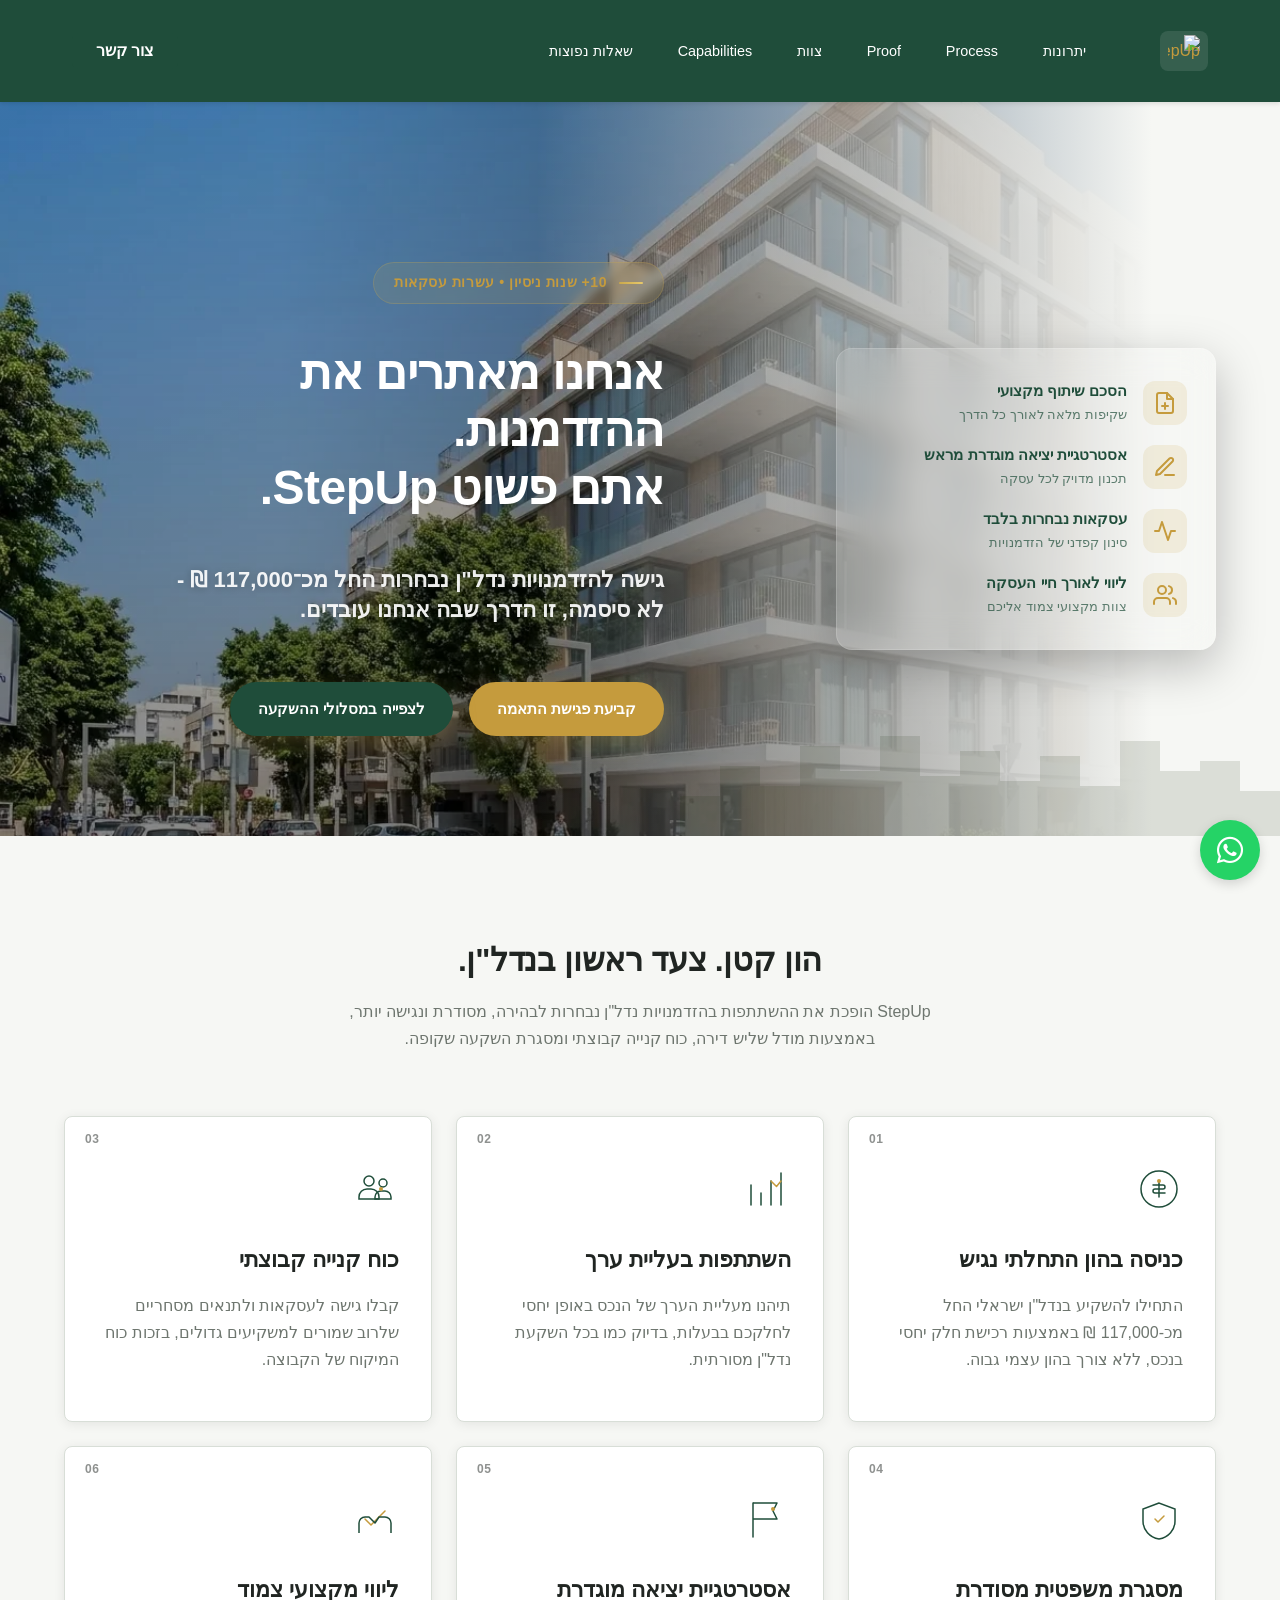
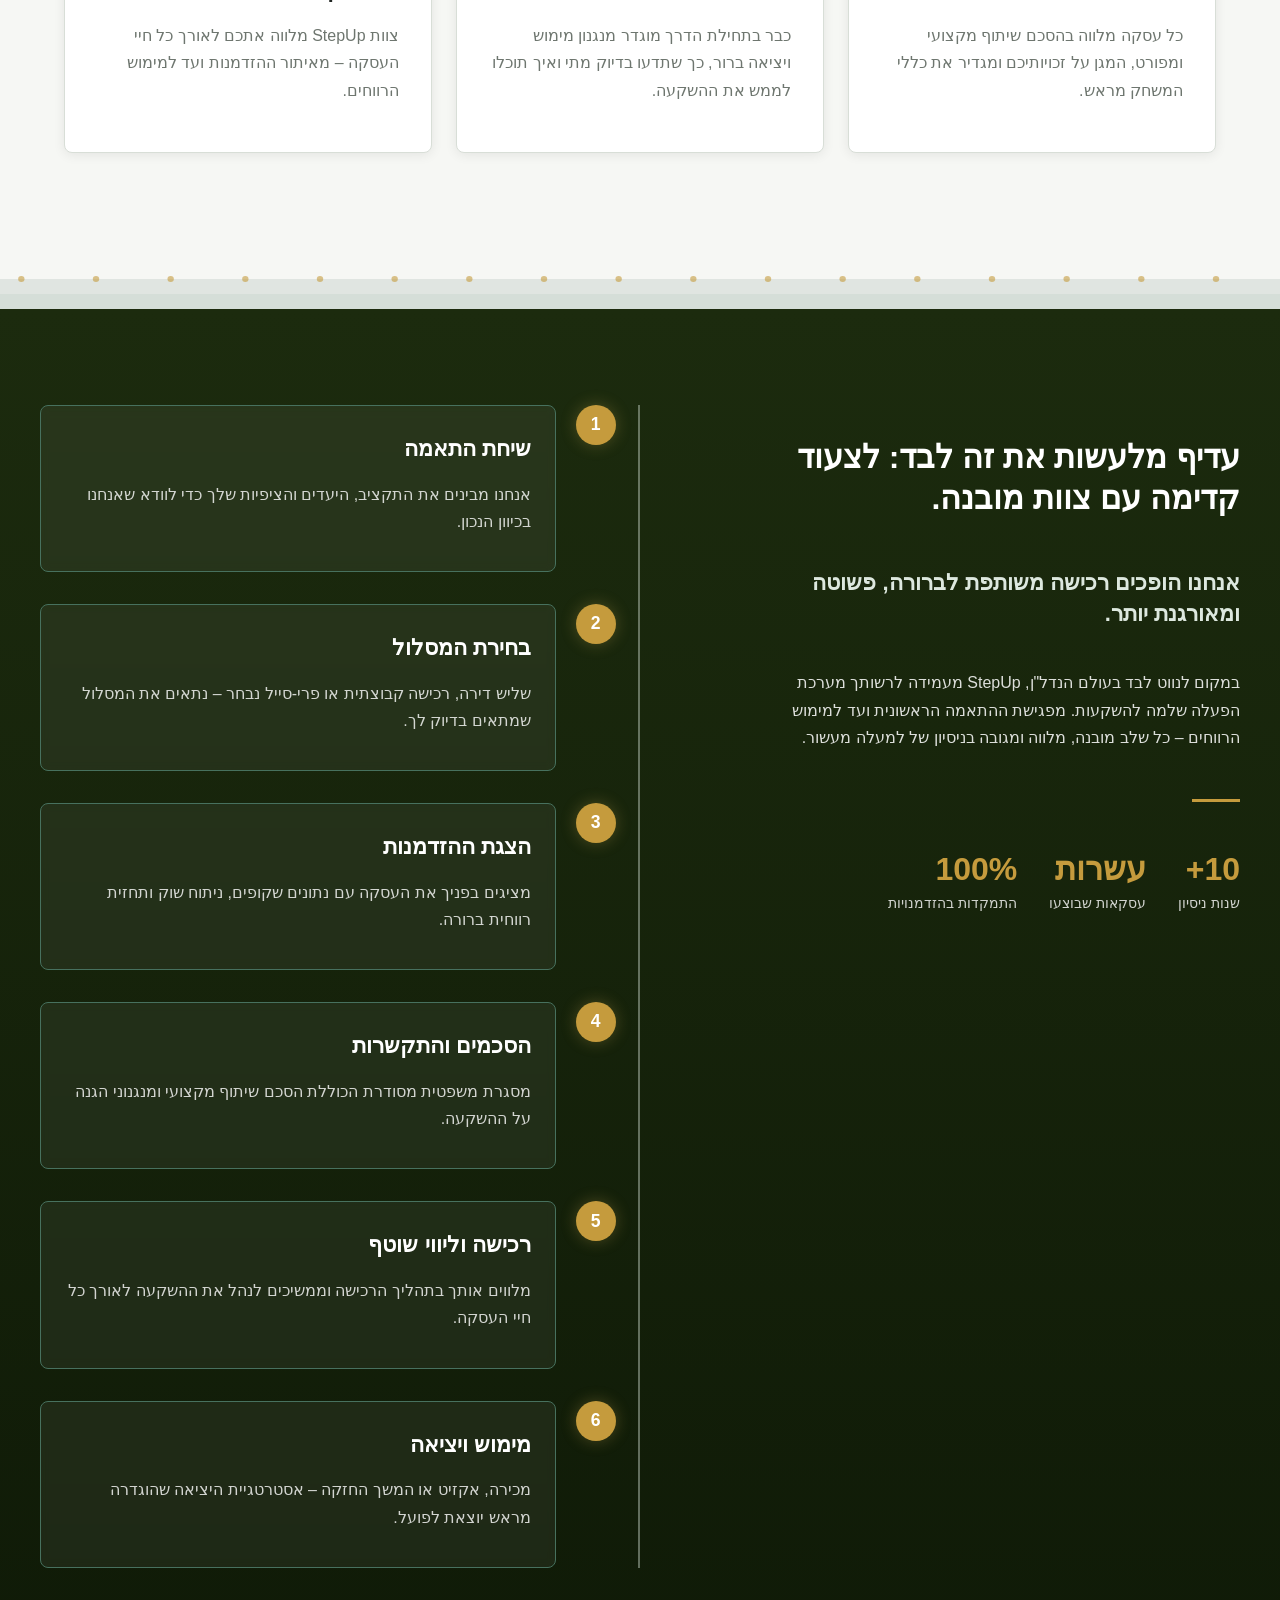
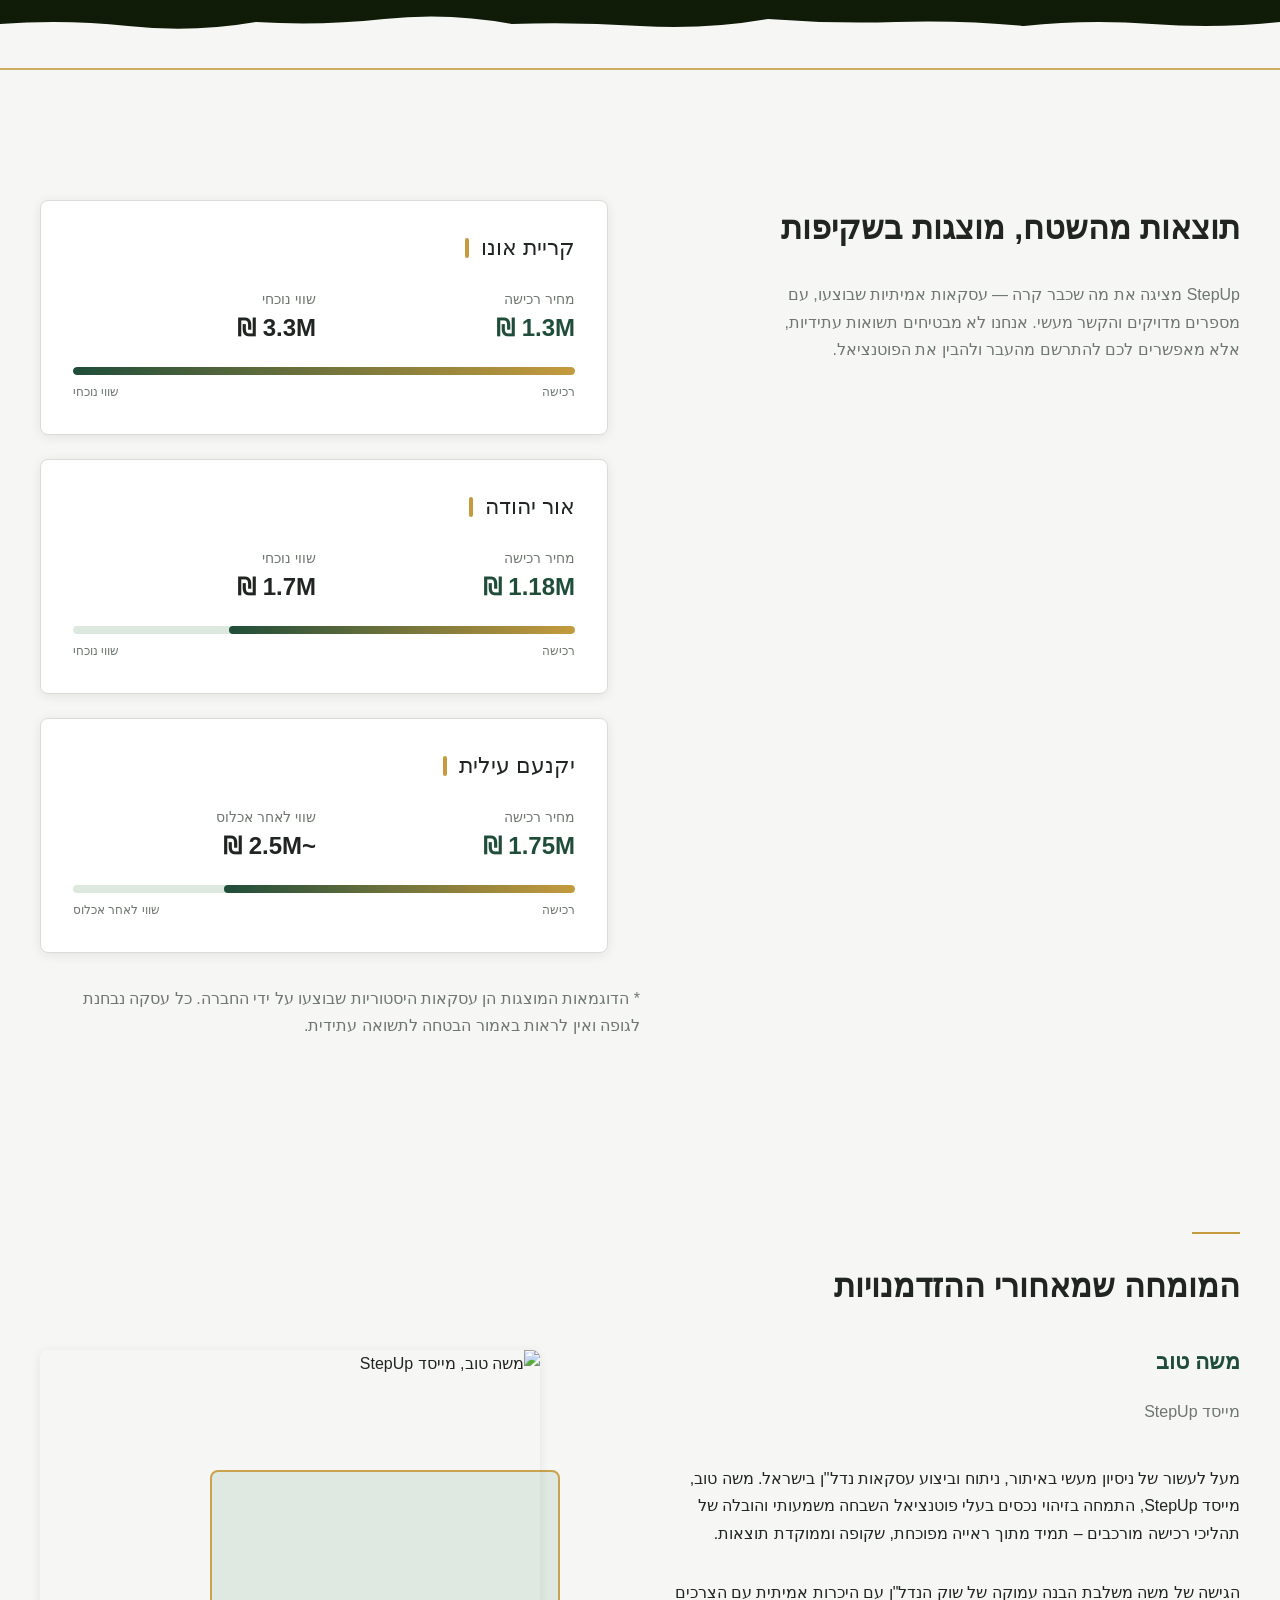
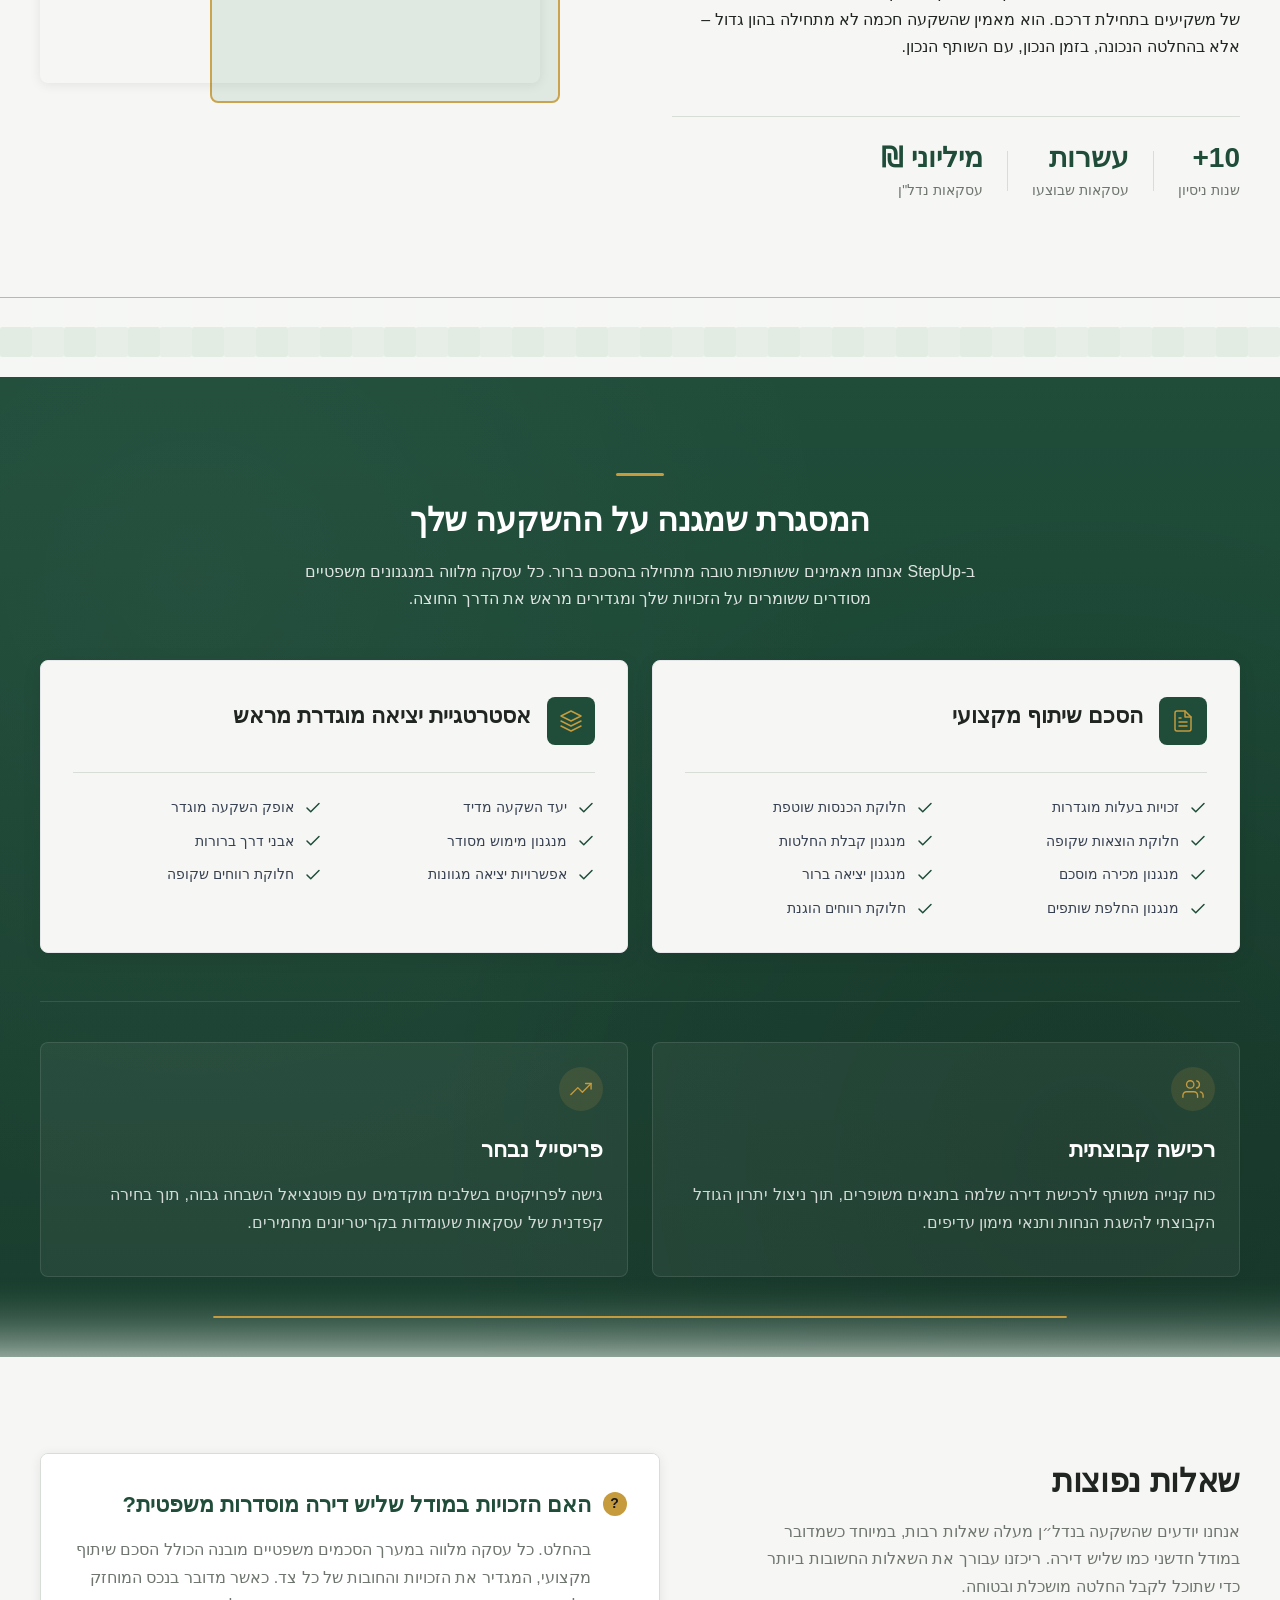
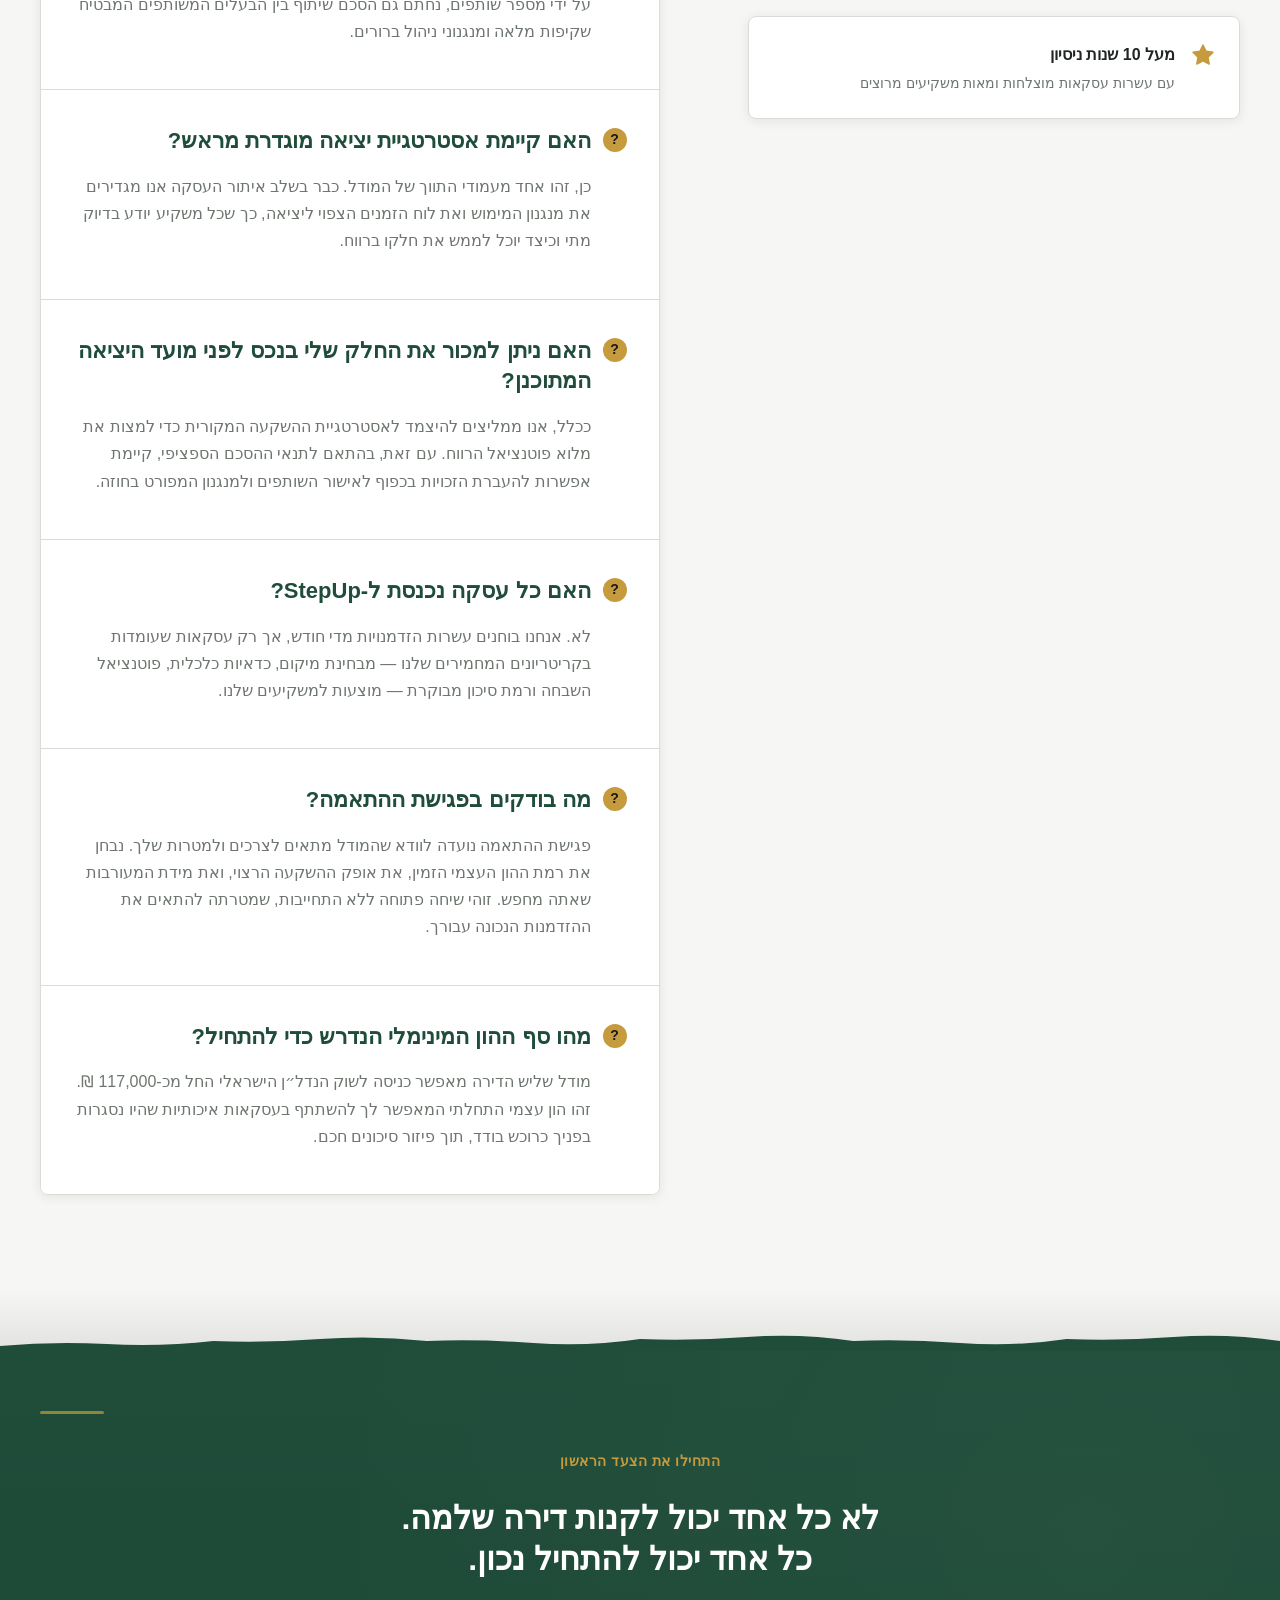
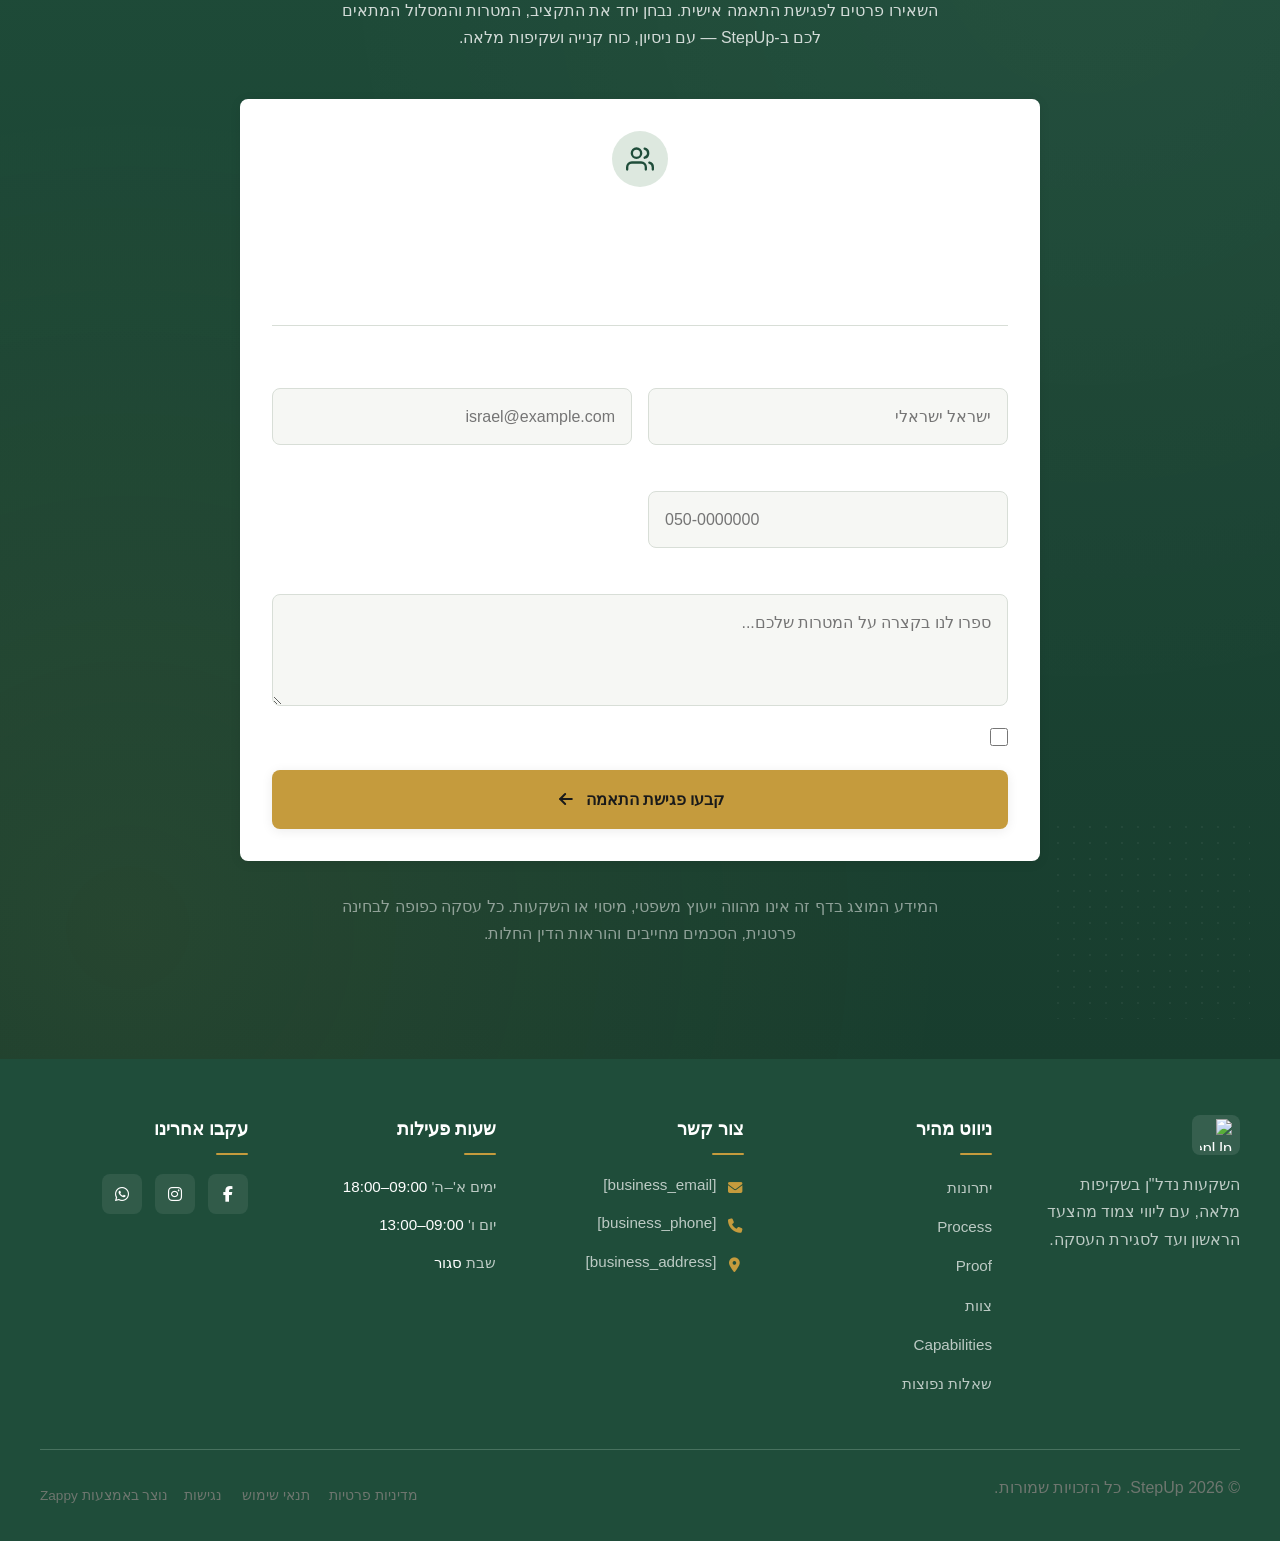
==== commit b652d5cf: "Incremental sync: 1 page(s) — update_text" ====
--- a/public/index.html
+++ b/public/index.html
@@ -1 +1 @@
-<!doctype html><html dir="rtl" lang="he"><head><meta charset="UTF-8"><meta content="width=device-width,initial-scale=1" name="viewport"><meta content="index, follow" name="robots"><title>השקיעו בנדל״ן בהון עצמי נמוך — StepUp</title><meta content="הצטרפו למועדון השקעות הנדל״ן StepUp והתחילו להשקיע בשוק הישראלי החל מ-117,000 ש״ח בלבד. מודל שותפות ייחודי, שקיפות מלאה ותוצאות בשטח. קבעו פגישת ייעוץ עכשיו." name="description"><meta content="השקעות נדל״ן, מועדון השקעות, רכישת דירה שליש, השקעה בנדל״ן בהון עצמי נמוך, real estate investment corporation" name="keywords"><link href="/assets/favicon.ico" rel="icon" type="image/x-icon"><link href="/assets/favicon-16x16.png" rel="icon" type="image/png" sizes="16x16"><link href="/assets/favicon-32x32.png" rel="icon" type="image/png" sizes="32x32"><link href="/assets/favicon-48x48.png" rel="icon" type="image/png" sizes="48x48"><link href="/assets/favicon-192x192.png" rel="icon" type="image/png" sizes="192x192"><link href="/assets/favicon-512x512.png" rel="icon" type="image/png" sizes="512x512"><link href="/assets/apple-touch-icon.png" rel="apple-touch-icon"><script>!function(){"use strict";var t="1e374aaa-f490-4d53-9867-282feb75d7b7",e="https://api.zappy5.com/api/analytics/track",a=18e5,n=2592e6,o=!0,i=!0,r=!0;var s=function(){var e="zappy_visitor_"+t,a=null;try{if(a=localStorage.getItem(e)){var o=JSON.parse(a),i=Date.now();if(i-o.created<n)return o.lastSeen=i,localStorage.setItem(e,JSON.stringify(o)),o.id}}catch(t){console.warn("Zappy Analytics: LocalStorage not available")}var r="zv_"+Date.now()+"_"+Math.random().toString(36).substr(2,9);try{localStorage.setItem(e,JSON.stringify({id:r,created:Date.now(),lastSeen:Date.now()}))}catch(t){}return r}(),c=function(){var e="zappy_session_"+t,n=null;try{if(n=sessionStorage.getItem(e)){var o=JSON.parse(n),i=Date.now();if(i-o.timestamp<a)return o.timestamp=i,sessionStorage.setItem(e,JSON.stringify(o)),o.id}}catch(t){console.warn("Zappy Analytics: SessionStorage not available")}var r="zs_"+Date.now()+"_"+Math.random().toString(36).substr(2,9);try{sessionStorage.setItem(e,JSON.stringify({id:r,timestamp:Date.now()}))}catch(t){}return r}();function l(a,n){n=n||{};var o={website_id:t,event_type:a,page_path:window.location.pathname,referrer:document.referrer||"direct",visitor_id:s,session_id:c,metadata:n};if(navigator.sendBeacon){var i=new Blob([JSON.stringify(o)],{type:"application/json"});navigator.sendBeacon(e,i)}else fetch(e,{method:"POST",headers:{"Content-Type":"application/json"},body:JSON.stringify(o),keepalive:!0}).catch(function(t){console.warn("Zappy Analytics: Failed to track event",t)})}o&&l("pageview",{title:document.title,url:window.location.href}),i&&document.addEventListener("click",function(t){var e=t.target;if("BUTTON"===e.tagName||e.closest("button")){var a="BUTTON"===e.tagName?e:e.closest("button");l("click",{element:"button",text:a.textContent.trim().substring(0,100),id:a.id||null,class:a.className||null})}else if("A"===e.tagName||e.closest("a")){var n="A"===e.tagName?e:e.closest("a");l("navigation",{element:"link",text:n.textContent.trim().substring(0,100),href:n.href,external:n.hostname!==window.location.hostname})}},!0),r&&document.addEventListener("submit",function(t){var e=t.target;l("form_submit",{form_id:e.id||null,form_name:e.name||null,form_action:e.action||null,form_method:e.method||"GET"})},!0);var d=Date.now();window.addEventListener("beforeunload",function(){l("page_unload",{time_on_page:Math.floor((Date.now()-d)/1e3),page_path:window.location.pathname})}),window.zappyAnalytics={track:l,getVisitorId:function(){return s},getSessionId:function(){return c}}}()</script><meta content="השקיעו בנדל״ן בהון עצמי נמוך — StepUp" property="og:title"><meta content="הצטרפו למועדון השקעות הנדל״ן StepUp והתחילו להשקיע בשוק הישראלי החל מ-117,000 ש״ח בלבד. מודל שותפות ייחודי, שקיפות מלאה ותוצאות בשטח. קבעו פגישת ייעוץ עכשיו." property="og:description"><meta content="summary_large_image" name="twitter:card"><meta content="השקיעו בנדל״ן בהון עצמי נמוך — StepUp" name="twitter:title"><meta content="הצטרפו למועדון השקעות הנדל״ן StepUp והתחילו להשקיע בשוק הישראלי החל מ-117,000 ש״ח בלבד. מודל שותפות ייחודי, שקיפות מלאה ותוצאות בשטח. קבעו פגישת ייעוץ עכשיו." name="twitter:description"><meta content="website" property="og:type"><meta content="he_IL" property="og:locale"><style>.skip-link{position:absolute;top:0;left:0;transform:translateY(-200%);padding:12px 18px;background:var(--bg-dark,#1a1a1a);color:var(--text-light,#fff);font-weight:600;border-radius:0 0 8px 0;z-index:10000}.skip-link:focus{transform:none;outline:2px solid var(--ring,#fff);outline-offset:2px}:focus-visible{outline:2px solid var(--ring,currentColor);outline-offset:3px}</style><link href="/assets/favicon.ico" rel="icon" type="image/x-icon"><link href="/assets/favicon-16x16.png" rel="icon" type="image/png" sizes="16x16"><link href="/assets/favicon-32x32.png" rel="icon" type="image/png" sizes="32x32"><link href="/assets/favicon-48x48.png" rel="icon" type="image/png" sizes="48x48"><link href="/assets/favicon-192x192.png" rel="icon" type="image/png" sizes="192x192"><link href="/assets/favicon-512x512.png" rel="icon" type="image/png" sizes="512x512"><link href="/assets/apple-touch-icon.png" rel="apple-touch-icon"><link href="https://cdn.jsdelivr.net/npm/vanilla-cookieconsent@3/dist/cookieconsent.css" rel="stylesheet"><style data-zappy-section-v2-css="true">.index-hero-section{position:relative;width:100%;min-height:100vh;display:flex;align-items:center;justify-content:center;overflow:hidden;background-color:#1c2b0e;color:var(--text-light);direction:rtl}.index-hero-section .hero-bg-wrapper{position:absolute;inset:0;z-index:0;width:100%;height:100%;background-size:cover;background-position:center}.index-hero-section .hero-bg-wrapper img{display:none}.index-hero-section .hero-scrim{position:absolute;inset:0;z-index:1;background-image:linear-gradient(to right,rgba(28,43,14,.92) 0,rgba(28,43,14,.45) 55%,rgba(28,43,14,0) 100%);pointer-events:none}.index-hero-section .hero-overlay-group{position:relative;z-index:10;width:100%;max-width:1200px;margin:0 auto;padding:160px 24px 100px;display:flex;align-items:center;justify-content:flex-start}.index-hero-section .hero-content-container{display:flex;flex-direction:row-reverse;align-items:center;justify-content:space-between;width:100%;gap:48px}.index-hero-section .hero-text-block{flex:1 1 55%;max-width:600px;display:flex;flex-direction:column;align-items:flex-start;text-align:right;gap:24px}.index-hero-section .hero-badge{display:inline-flex;align-items:center;gap:12px;background:rgba(201,168,76,.12);padding:8px 20px;border-radius:100px;border:1px solid rgba(201,168,76,.25);backdrop-filter:blur(4px);margin-bottom:8px}.index-hero-section .badge-line{display:inline-block;width:24px;height:2px;background:linear-gradient(90deg,#c9a84c,#e8c96a);border-radius:2px}.index-hero-section .badge-text{font-size:.875rem;font-weight:600;letter-spacing:.04em;color:var(--accent);white-space:nowrap}.index-hero-section .hero-headline{font-size:3rem;font-weight:700;letter-spacing:-.01em;line-height:1.15;color:var(--text-light);margin:0}.index-hero-section .hero-headline br{display:block}.index-hero-section .hero-subtitle{font-size:1.25rem;font-weight:400;line-height:1.6;color:var(--text-light);opacity:.92;margin:0;max-width:520px;text-shadow:0 1px 8px rgba(0,0,0,.25)}.index-hero-section .hero-cta-group{display:flex;flex-wrap:wrap;align-items:center;gap:16px;margin-top:16px}.index-hero-section .btn-primary{background:var(--accent);color:#1a1a1a;padding:14px 28px;border-radius:100px;border:none;font-weight:600;font-size:.95rem;display:inline-flex;align-items:center;gap:8px;cursor:pointer;text-decoration:none;transition:all .35s cubic-bezier(.4, 0, .2, 1);box-shadow:0 8px 24px rgba(201,168,76,.3);white-space:nowrap}.index-hero-section .btn-primary:hover{transform:translateY(-2px);box-shadow:0 12px 32px rgba(201,168,76,.45);background:#e8c96a}.index-hero-section .btn-ghost{background:0 0;color:var(--text-light);border:2px solid rgba(255,255,255,.5);padding:12px 26px;border-radius:100px;font-weight:500;font-size:.9rem;display:inline-flex;align-items:center;gap:8px;cursor:pointer;text-decoration:none;transition:all .35s cubic-bezier(.4, 0, .2, 1);backdrop-filter:blur(4px);white-space:nowrap}.index-hero-section .btn-ghost:hover{background:rgba(255,255,255,.12);border-color:var(--text-light);transform:translateY(-2px)}.index-hero-section .hero-metrics-panel{flex:0 1 380px;display:flex;flex-direction:column;gap:20px;background:rgba(255,255,255,.08);backdrop-filter:blur(16px);-webkit-backdrop-filter:blur(16px);border-radius:16px;padding:32px 28px;border:1px solid rgba(255,255,255,.15);box-shadow:0 16px 48px rgba(0,0,0,.25);align-self:center}.index-hero-section .metric-item{display:flex;align-items:flex-start;gap:16px;text-align:right}.index-hero-section .metric-icon{flex-shrink:0;width:44px;height:44px;display:flex;align-items:center;justify-content:center;background:rgba(201,168,76,.15);border-radius:12px;color:var(--accent)}.index-hero-section .metric-content{display:flex;flex-direction:column;gap:4px;color:var(--text-light)}.index-hero-section .metric-title{font-size:.95rem;font-weight:600;line-height:1.3;color:var(--text-light)}.index-hero-section .metric-desc{font-size:.8rem;font-weight:400;line-height:1.5;color:var(--text-light);opacity:.7}.index-hero-section .hero-city-skyline{position:absolute;bottom:0;inset-inline-start:0;width:60%;max-width:600px;z-index:2;pointer-events:none;opacity:.35}.index-hero-section .hero-city-skyline svg{display:block;width:100%;height:auto}@media (max-width:768px){.index-hero-section{min-height:100vh;padding-top:100px}.index-hero-section .hero-overlay-group{padding:120px 16px 60px}.index-hero-section .hero-content-container{flex-direction:column;align-items:flex-start;gap:40px}.index-hero-section .hero-text-block{max-width:100%;flex:1 1 auto;align-items:flex-start;text-align:right}.index-hero-section .hero-headline{font-size:2.2rem;line-height:1.25}.index-hero-section .hero-headline br{display:none}.index-hero-section .hero-subtitle{font-size:1.1rem;max-width:100%}.index-hero-section .hero-cta-group{width:100%;flex-direction:column;align-items:stretch}.index-hero-section .btn-ghost,.index-hero-section .btn-primary{justify-content:center;text-align:center;width:100%}.index-hero-section .hero-metrics-panel{flex:1 1 auto;width:100%;max-width:100%;padding:24px 20px;gap:16px}.index-hero-section .hero-city-skyline{width:80%;opacity:.25}}@media (min-width:769px) and (max-width:1024px){.index-hero-section .hero-content-container{gap:32px}.index-hero-section .hero-headline{font-size:2.5rem}.index-hero-section .hero-metrics-panel{flex:0 1 320px;padding:24px 20px}}.hero .hero-title,.hero h1,.hero-section h1,.hero-title,[class*=hero-] h1,[class~=hero] h1{font-size:48px!important;line-height:1.2!important}@media (max-width:1024px){.hero .hero-title,.hero h1,.hero-section h1,.hero-title,[class*=hero-] h1,[class~=hero] h1{font-size:36px!important}}@media (max-width:768px){.hero .hero-title,.hero h1,.hero-section h1,.hero-title,[class*=hero-] h1,[class~=hero] h1{font-size:28px!important}}</style><style id="zappy-critical-above-fold-css">html{box-sizing:border-box;-webkit-text-size-adjust:100%}*,::after,::before{box-sizing:inherit}body{margin:0;min-width:320px;overflow-x:clip}img,svg,video{max-width:100%;height:auto}main{display:block}.container{width:min(100% - 32px,1200px);margin-inline:auto}.navbar,header .navbar,header[role=banner],nav.navbar{position:relative;z-index:1000;width:100%}.nav-container,.navbar .container{display:flex;align-items:center;justify-content:space-between;min-height:64px}.logo,.logo-link img{display:block;width:35px;height:35px;object-fit:contain}#navMenu,.nav-menu{list-style:none}.fa,.fa-brands,.fa-regular,.fa-solid,.fab,.far,.fas{display:inline-block;min-width:1em;text-align:center}html:not(#zappy-noop) .navbar:has(.nav-ecommerce-icons)>.phone-header-btn,html:not(#zappy-noop)[data-zappy-site-type=ecommerce] .phone-header-btn{display:none!important;visibility:hidden!important;width:0!important;height:0!important;pointer-events:none!important}.hero-section,.index-hero-section,section[class*=hero]{position:relative;overflow:hidden;min-height:560px}.hero-bg-image,.hero-bg-wrapper,section[class*=hero] [class*=hero-bg]{position:absolute;inset:0;width:100%;height:100%}.hero-bg-image img,.hero-bg-wrapper img,section[class*=hero] [data-hero-bg],section[class*=hero] img[data-hero-background=true]{width:100%!important;height:100%!important;object-fit:cover!important;display:block}.hero-content,section[class*=hero] .container{position:relative;z-index:2}@media(max-width:768px){:root{--header-height:72px;--total-header-height:72px;--zappy-mobile-menu-top:72px}html[data-zappy-site-type=ecommerce] body{padding-top:var(--total-header-height,72px)}html[data-zappy-site-type=ecommerce] body>.navbar:not(.zappy-catalog-menu),html[data-zappy-site-type=ecommerce] body>nav.navbar{position:fixed!important;top:0;left:0;right:0;z-index:100000;width:100%;margin-bottom:0}.zappy-catalog-menu{position:fixed;top:var(--header-height,72px);left:0;right:0;z-index:99999}.nav-container,.navbar .container{min-height:60px}#navMenu,.nav-menu{max-width:100vw;overflow-x:hidden}.hero-section,.index-hero-section,section[class*=hero]{min-height:100svh}.hero-bg-image,.hero-bg-wrapper,.hero-scrim{min-height:100svh}}</style><link href="/styles.css" rel="preload" as="style"><link href="/styles.css" rel="stylesheet" media="print" onload='this.media="all"'><noscript><link href="/styles.css" rel="stylesheet"></noscript><script>window.ZAPPY_WEBSITE_ID="1e374aaa-f490-4d53-9867-282feb75d7b7",window.ZAPPY_API_BASE="https://api.zappy5.com"</script><style id="zappy-dropdown-submenu-styles">#navMenu li:has(.sub-menu),.nav-menu li:has(.sub-menu),.navbar li:has(.sub-menu),nav li:has(.sub-menu){position:relative}#navMenu .sub-menu,.nav-menu .sub-menu,.navbar .sub-menu,nav .sub-menu{display:block!important;position:absolute!important;top:100%;left:0;min-width:220px;border-radius:8px;box-shadow:0 8px 25px rgba(0,0,0,.15);padding:8px 0;opacity:0;visibility:hidden;transform:translateY(10px);transition:all .3s ease;z-index:1000;list-style:none;pointer-events:none}#navMenu li:hover>.sub-menu,.nav-menu li:hover>.sub-menu,.navbar li:hover>.sub-menu,nav li:hover>.sub-menu{opacity:1!important;visibility:visible!important;transform:translateY(0)!important;pointer-events:auto!important}.sub-menu li{list-style:none;margin:0;padding:0}.sub-menu a{display:block!important;padding:10px 16px!important;color:var(--text-dark,#333)!important;font-weight:500;text-decoration:none;white-space:nowrap;transition:background-color .2s}.sub-menu .zappy-nav-child>a{padding-left:28px!important;font-size:.9em!important;opacity:.85!important}[dir=rtl] .sub-menu .zappy-nav-child>a,html[lang=ar] .sub-menu .zappy-nav-child>a,html[lang=he] .sub-menu .zappy-nav-child>a{padding-left:10px!important;padding-right:28px!important}.sub-menu .zappy-nav-parent>a{font-weight:600!important}.sub-menu a:hover{background-color:#f5f5f5}[dir=rtl] .nav-menu .sub-menu,[dir=rtl] .navbar .sub-menu,[dir=rtl] nav .sub-menu,html[lang=ar] .nav-menu .sub-menu,html[lang=ar] .navbar .sub-menu,html[lang=ar] nav .sub-menu,html[lang=he] .nav-menu .sub-menu,html[lang=he] .navbar .sub-menu,html[lang=he] nav .sub-menu{left:auto!important;right:0!important}.sub-menu:empty,.sub-menu:not(:has(li)):not(:has(> a)),.sub-menu:not(:has(li:not(.zappy-hidden-menu-item))):not(:has(> a)){display:none!important;opacity:0!important;visibility:hidden!important;pointer-events:none!important}li:has(.menu-group-title):hover>.sub-menu{opacity:1!important;visibility:visible!important;transform:translateY(0)!important;pointer-events:auto!important}#navMenu>li>.menu-group-title,.nav-menu>li>.menu-group-title{display:inline-block;padding:.5rem 1rem;cursor:default;user-select:none}@media (max-width:768px){#navMenu .sub-menu,.nav-menu .sub-menu,.navbar .sub-menu,nav .sub-menu{position:static!important;transform:none!important;box-shadow:none!important;background:0 0!important;max-height:0;overflow:hidden;opacity:0;visibility:hidden;transition:max-height .3s ease,opacity .3s ease;padding:0!important;border-radius:0!important}#navMenu .sub-menu.mobile-expanded,.nav-menu .sub-menu.mobile-expanded,.navbar .sub-menu.mobile-expanded{max-height:none!important;overflow-y:visible!important;opacity:1!important;visibility:visible!important;padding:8px 0 8px 16px!important}[dir=rtl] .sub-menu.mobile-expanded,html[lang=he] .sub-menu.mobile-expanded{padding:8px 16px 8px 0!important}#navMenu li:hover>.sub-menu,.nav-menu li:hover>.sub-menu,.navbar li:hover>.sub-menu,nav li:hover>.sub-menu{opacity:0;visibility:hidden;pointer-events:none}#navMenu li>.sub-menu.mobile-expanded,.nav-menu li>.sub-menu.mobile-expanded,.navbar li>.sub-menu.mobile-expanded,nav li>.sub-menu.mobile-expanded{opacity:1!important;visibility:visible!important;pointer-events:auto!important}#navMenu li:has(.sub-menu),.nav-menu li:has(.sub-menu),.navbar li:has(.sub-menu),nav li:has(.sub-menu){display:flex!important;flex-wrap:wrap!important;align-items:center!important;position:relative!important;min-height:44px!important}#navMenu li:has(.sub-menu)>a,.nav-menu li:has(.sub-menu)>a,.navbar li:has(.sub-menu)>a,nav li:has(.sub-menu)>a{flex:1!important;min-width:0!important}#navMenu li:has(.sub-menu)>.menu-group-title,.nav-menu li:has(.sub-menu)>.menu-group-title,.navbar li:has(.sub-menu)>.menu-group-title,nav li:has(.sub-menu)>.menu-group-title{flex:1!important;min-width:0!important;padding:0!important;line-height:inherit!important}#navMenu li:has(.sub-menu)>.sub-menu,.nav-menu li:has(.sub-menu)>.sub-menu,.navbar li:has(.sub-menu)>.sub-menu,nav li:has(.sub-menu)>.sub-menu{flex-basis:100%!important;width:100%!important}#navMenu li:has(.sub-menu)>a [class*=arrow],#navMenu li:has(.sub-menu)>a [class*=chevron],.nav-menu li:has(.sub-menu)>a .fa-angle-down,.nav-menu li:has(.sub-menu)>a .fa-chevron-down,.nav-menu li:has(.sub-menu)>a [class*=arrow],.nav-menu li:has(.sub-menu)>a [class*=chevron],nav li:has(.sub-menu)>a [class*=arrow],nav li:has(.sub-menu)>a [class*=chevron]{display:none!important;visibility:hidden!important}.mobile-submenu-toggle{display:flex!important;align-items:center!important;justify-content:center!important;width:44px!important;height:auto!important;background:0 0!important;border:none!important;cursor:pointer!important;color:var(--text-light)!important;position:static!important;flex-shrink:0!important;align-self:stretch!important;z-index:2!important;padding:0!important;margin:0!important}.mobile-submenu-toggle::after{content:''!important;width:0!important;height:0!important;border-left:6px solid transparent!important;border-right:6px solid transparent!important;border-top:7px solid currentColor!important;transition:transform .3s ease!important}.mobile-submenu-toggle.expanded::after{transform:rotate(180deg)!important}.sub-menu a{padding:10px 0!important;display:block!important;color:var(--text-light)!important;white-space:normal!important}.sub-menu .zappy-nav-child>a{padding-left:28px!important;font-size:.9em!important;opacity:.85!important}[dir=rtl] .sub-menu .zappy-nav-child>a,html[lang=ar] .sub-menu .zappy-nav-child>a,html[lang=he] .sub-menu .zappy-nav-child>a{padding-left:0!important;padding-right:28px!important}.sub-menu .zappy-nav-parent>a{font-weight:600!important}#navMenu.active,.nav-menu.active{max-width:100vw!important;overflow-x:hidden!important;box-sizing:border-box!important}.navbar .sub-menu li a,.zappy-products-dropdown .sub-menu a,nav.navbar .sub-menu li a{color:var(--text-light)!important}}@media (min-width:769px){.mobile-submenu-toggle{display:none!important}}</style><style id="zappy-widget-visibility">html[dir=rtl] .whatsapp-float{right:20px!important;left:auto!important}html:not([dir]) .whatsapp-float,html[dir=ltr] .whatsapp-float{left:20px!important;right:auto!important}html[dir=rtl] #mic-access-tool-general-button,html[dir=rtl] #mic-init-access-tool #mic-access-tool-general-button,html[dir=rtl] #mic-init-access-tool .mic-access-tool-general-button,html[dir=rtl] ._access-icon,html[dir=rtl] .mic-access-tool-general-button{left:20px!important;right:auto!important}html:not([dir]) #mic-access-tool-general-button,html:not([dir]) #mic-init-access-tool #mic-access-tool-general-button,html:not([dir]) #mic-init-access-tool .mic-access-tool-general-button,html:not([dir]) ._access-icon,html:not([dir]) .mic-access-tool-general-button,html[dir=ltr] #mic-access-tool-general-button,html[dir=ltr] #mic-init-access-tool #mic-access-tool-general-button,html[dir=ltr] #mic-init-access-tool .mic-access-tool-general-button,html[dir=ltr] ._access-icon,html[dir=ltr] .mic-access-tool-general-button{right:20px!important;left:auto!important}@media (max-width:768px){.whatsapp-float{display:flex!important}}@media (min-width:769px){.whatsapp-float{display:flex!important}}@media (max-width:768px){#mic-access-tool-general-button,#mic-init-access-tool #mic-access-tool-general-button,#mic-init-access-tool .mic-access-tool-general-button,._access-icon,.mic-access-tool-general-button{display:flex!important;visibility:visible!important;opacity:1!important;pointer-events:auto!important}#mic-access-tool-box.opened-mic-access-tool,#mic-init-access-tool #mic-access-tool-box.opened-mic-access-tool,.mic-access-tool-box.opened-mic-access-tool{visibility:visible!important;opacity:1!important;pointer-events:auto!important}}@media (min-width:769px){#mic-access-tool-general-button,#mic-init-access-tool #mic-access-tool-general-button,#mic-init-access-tool .mic-access-tool-general-button,._access-icon,.mic-access-tool-general-button{display:flex!important;visibility:visible!important;opacity:1!important;pointer-events:auto!important}#mic-access-tool-box.opened-mic-access-tool,#mic-init-access-tool #mic-access-tool-box.opened-mic-access-tool,.mic-access-tool-box.opened-mic-access-tool{visibility:visible!important;opacity:1!important;pointer-events:auto!important}}</style></head><body><a href="#main" class="skip-link">דלג לתוכן הראשי</a><nav class="navbar" dir="rtl"><button class="mobile-toggle" aria-label="Menu" id="mobileToggle"><svg viewBox="0 0 24 24" fill="none" class="hamburger-icon" height="24" style="display:block !important" width="24"><path d="M3 12h18M3 6h18M3 18h18" stroke="currentColor" stroke-width="2" stroke-linecap="round"></path></svg> <svg viewBox="0 0 24 24" fill="none" class="close-icon" height="24" style="display:none !important" width="24"><path d="M18 6L6 18M6 6l12 12" stroke="currentColor" stroke-width="2" stroke-linecap="round"></path></svg></button> <button class="phone-header-btn" aria-label="Call" data-phone="[business_phone]"><svg viewBox="0 0 24 24" fill="currentColor" height="20" width="20"><path d="M22 16.92v3a2 2 0 0 1-2.18 2 19.79 19.79 0 0 1-8.63-3.07 19.5 19.5 0 0 1-6-6 19.79 19.79 0 0 1-3.07-8.67A2 2 0 0 1 4.11 2h3a2 2 0 0 1 2 1.72 12.84 12.84 0 0 0 .7 2.81 2 2 0 0 1-.45 2.11L8.09 9.91a16 16 0 0 0 6 6l1.27-1.27a2 2 0 0 1 2.11-.45 12.84 12.84 0 0 0 2.81.7A2 2 0 0 1 22 16.92z"></path></svg></button><div class="nav-container"><div class="nav-right-group"><div class="nav-brand"><a href="/" class="logo-link"><img alt="StepUp" class="logo" decoding="async" height="35" src="/assets/site-----image-1.webp" width="35"></a></div><ul class="nav-menu" id="navMenu"><li><a href="#benefits">יתרונות</a></li><li><a href="#process">Process</a></li><li><a href="#proof">Proof</a></li><li><a href="#team">צוות</a></li><li><a href="#capabilities">Capabilities</a></li><li><a href="#faq">שאלות נפוצות</a></li><li class="mobile-contact-link nav-cta-mobile-item"><a href="#cta" class="nav-cta-btn">צור קשר</a></li></ul></div><div class="nav-cta-container"><a href="#cta" class="nav-cta-btn">צור קשר</a></div></div></nav><script>window.addEventListener("load",function(){const e=document.querySelector(".navbar, nav, header");if(!e)return void console.log("[Navbar] Navbar element not found");let t=document.getElementById("mobileToggle")||document.querySelector(".mobile-toggle")||document.querySelector(".hamburger")||document.querySelector(".hamburger-menu")||document.querySelector(".menu-toggle")||document.querySelector(".burger-menu")||document.querySelector('[aria-label="Menu"]')||document.querySelector('[aria-label="תפריט"]');const o=document.querySelector(".phone-header-btn"),n=window.getComputedStyle(e);let r=n.backgroundColor;if(console.log("[Navbar] Initial navbar background:",r),"transparent"===r||"rgba(0, 0, 0, 0)"===r||r.startsWith("rgba")&&r.includes(", 0)")){const e=n.backgroundImage;if(e&&"none"!==e)console.log("[Navbar] Navbar has background image/gradient, using dark text"),r="rgb(240, 240, 240)";else{const e=window.getComputedStyle(document.body).backgroundColor;console.log("[Navbar] Navbar transparent, using body background:",e),r=e}}const a=r.match(/\d+/g);if(a&&a.length>=3){const e=(.299*parseInt(a[0])+.587*parseInt(a[1])+.114*parseInt(a[2]))/255;console.log("[Navbar] Mobile button colors preserved from Claude CSS (luminance:",e.toFixed(2)+")");const n=document.createElement("style");n.id="zappy-mobile-nav-fix";document.documentElement.lang;document.documentElement.dir,n.textContent='\n        /* Hide mobile buttons on desktop, show only on mobile */\n        @media (min-width: 769px) {\n          .mobile-toggle,\n          .phone-header-btn {\n            display: none !important;\n          }\n        }\n        \n        /* Show and position mobile buttons correctly on mobile */\n        @media (max-width: 768px) {\n          .navbar,\n          nav.navbar {\n            min-height: 70px !important;\n          }\n\n          .mobile-toggle,\n          .phone-header-btn {\n            position: absolute !important;\n            top: 0 !important;\n            bottom: 0 !important;\n            margin-top: auto !important;\n            margin-bottom: auto !important;\n            transform: none !important;\n            z-index: 1001 !important;\n            display: flex !important;\n            align-items: center !important;\n            justify-content: center !important;\n            width: 36px !important;\n            height: 36px !important;\n            border-radius: 50% !important;\n            border: none !important;\n            cursor: pointer !important;\n            padding: 6px !important;\n            background: none !important;\n            color: var(--nav-text, var(--text-light)) !important;\n            touch-action: manipulation !important;\n            -webkit-tap-highlight-color: transparent !important;\n          }\n\n          html[data-zappy-site-type="ecommerce"] .phone-header-btn,\n          body[data-zappy-site-type="ecommerce"] .phone-header-btn,\n          html[data-zappy-site-type="ecommerce"] header .phone-header-btn,\n          html[data-zappy-site-type="ecommerce"] nav .phone-header-btn {\n            display: none !important;\n            visibility: hidden !important;\n            width: 0 !important;\n            height: 0 !important;\n            min-width: 0 !important;\n            overflow: hidden !important;\n          }\n          \n          /* LTR positioning (default): hamburger LEFT, phone RIGHT */\n          html:not([dir="rtl"]):not([lang="he"]):not([lang="ar"]) .mobile-toggle,\n          html[dir="ltr"] .mobile-toggle {\n            left: 12px !important;\n            right: auto !important;\n          }\n          html:not([dir="rtl"]):not([lang="he"]):not([lang="ar"]) .phone-header-btn,\n          html[dir="ltr"] .phone-header-btn {\n            right: 12px !important;\n            left: auto !important;\n          }\n          \n          /* RTL positioning: hamburger RIGHT, phone LEFT */\n          html[dir="rtl"] .mobile-toggle,\n          html[lang="he"] .mobile-toggle,\n          html[lang="ar"] .mobile-toggle {\n            right: 12px !important;\n            left: auto !important;\n          }\n          html[dir="rtl"] .phone-header-btn,\n          html[lang="he"] .phone-header-btn,\n          html[lang="ar"] .phone-header-btn {\n            left: 12px !important;\n            right: auto !important;\n          }\n          \n          /* CRITICAL: Ensure nav-container has min-height on mobile */\n          /* All children are positioned absolutely/fixed on mobile, so height:auto collapses to 0 */\n          .nav-container {\n            min-height: 70px !important;\n            position: relative !important;\n          }\n          \n          /* Ensure SVG icons are properly sized and inherit color */\n          .mobile-toggle svg,\n          .phone-header-btn svg {\n            width: 24px !important;\n            height: 24px !important;\n            /* Don\'t force display - let JavaScript control hamburger/close toggle */\n          }\n          \n          /* Reset nav-cta-container on mobile - remove desktop box-shadow/padding */\n          /* that creates a visible ghost box when CTA button is hidden */\n          .nav-cta-container {\n            box-shadow: none !important;\n            padding: 0 !important;\n          }\n          \n          /* Hide nav-cta-container entirely on mobile when there\'s no lang-switcher */\n          /* (only the CTA button is inside, and it\'s hidden on mobile) */\n          .nav-cta-container:not(:has(.lang-switcher)) {\n            display: none !important;\n          }\n          \n          /* CRITICAL: Prevent hero image fade gradient from bleeding over headline text */\n          /* The .image-fade-gradient has bottom: -30px (extends below parent) */\n          /* On mobile stacked layout, this overlaps the h1 text below the image */\n          .hero-image-column {\n            overflow: hidden !important;\n          }\n          .image-fade-gradient {\n            bottom: 0 !important;\n          }\n          \n          /* Hide desktop language switcher on mobile - hamburger menu handles it */\n          /* High specificity to override stored CSS */\n          .lang-switcher,\n          .nav-cta-container .lang-switcher,\n          .nav-container .lang-switcher,\n          .navbar .lang-switcher,\n          .navbar .nav-cta-container .lang-switcher {\n            display: none !important;\n          }\n        }\n      ';const r=document.getElementById("zappy-mobile-nav-fix");r&&r.remove(),document.head.appendChild(n),console.log("[Navbar] Critical CSS injected for mobile nav positioning");const i=window.innerWidth<=768;if(t){const e=t.querySelector(".hamburger-icon"),o=t.querySelector(".close-icon");e&&(e.style.setProperty("width","24px","important"),e.style.setProperty("height","24px","important"),e.style.setProperty("display","block","important")),o&&(o.style.setProperty("width","24px","important"),o.style.setProperty("height","24px","important"),o.style.setProperty("display","none","important")),i?(t.style.setProperty("position","absolute","important"),t.style.setProperty("top","0","important"),t.style.setProperty("bottom","0","important"),t.style.setProperty("margin-top","auto","important"),t.style.setProperty("margin-bottom","auto","important"),t.style.setProperty("transform","none","important"),t.style.setProperty("z-index","1001","important"),t.style.removeProperty("left"),t.style.removeProperty("right"),console.log("[Navbar] Mobile toggle positioning applied (mobile viewport)")):(t.style.removeProperty("position"),t.style.removeProperty("top"),t.style.removeProperty("transform"),t.style.removeProperty("z-index"),t.style.removeProperty("left"),t.style.removeProperty("right"),console.log("[Navbar] Desktop viewport - cleared mobile toggle inline positioning"))}if(o){const e=o.querySelector("svg");e&&(e.style.width="24px",e.style.height="24px",e.setAttribute("width","24"),e.setAttribute("height","24")),i?(o.style.setProperty("position","absolute","important"),o.style.setProperty("top","0","important"),o.style.setProperty("bottom","0","important"),o.style.setProperty("margin-top","auto","important"),o.style.setProperty("margin-bottom","auto","important"),o.style.setProperty("transform","none","important"),o.style.setProperty("z-index","1001","important"),o.style.removeProperty("left"),o.style.removeProperty("right"),console.log("[Navbar] Phone button positioning applied (mobile viewport)")):(o.style.removeProperty("position"),o.style.removeProperty("top"),o.style.removeProperty("transform"),o.style.removeProperty("z-index"),o.style.removeProperty("left"),o.style.removeProperty("right"),console.log("[Navbar] Desktop viewport - cleared phone button inline positioning"))}}else console.log("[Navbar] Could not parse background color:",r);t=document.getElementById("mobileToggle")||document.querySelector(".mobile-toggle")||document.querySelector(".hamburger")||document.querySelector(".hamburger-menu")||document.querySelector(".menu-toggle")||document.querySelector(".burger-menu")||document.querySelector('[aria-label="Menu"]')||document.querySelector('[aria-label="תפריט"]');const i=document.getElementById("navMenu")||document.querySelector(".nav-menu")||document.querySelector(".nav-links")||document.querySelector("nav ul:not(.submenu)");if(!t||!i)return void console.log("[Navbar] Mobile toggle or menu not found:",{toggle:!!t,menu:!!i});i.id||(i.id="navMenu"),console.log("[Navbar] Initializing mobile menu...");const l=t.cloneNode(!0);t.parentNode.replaceChild(l,t);var s=0;function p(e){var t=Date.now();t-s<300||(s=t,function(e){e.preventDefault(),e.stopPropagation();const t=l.querySelector(".hamburger-icon"),o=l.querySelector(".close-icon");i.classList.contains("active")?(i.classList.remove("active"),t&&t.style.setProperty("display","block","important"),o&&o.style.setProperty("display","none","important"),document.body.style.overflow="",document.body.classList.remove("menu-open"),console.log("[Navbar] Menu closed")):(i.classList.add("active"),t&&t.style.setProperty("display","none","important"),o&&o.style.setProperty("display","block","important"),document.body.style.overflow="hidden",document.body.classList.add("menu-open"),console.log("[Navbar] Menu opened"))}(e))}l.addEventListener("click",p),l.addEventListener("touchend",p),document.addEventListener("keydown",function(e){if(("Escape"===e.key||"Esc"===e.key)&&i.classList.contains("active")){const e=l.querySelector(".hamburger-icon"),t=l.querySelector(".close-icon");i.classList.remove("active"),e&&e.style.setProperty("display","block","important"),t&&t.style.setProperty("display","none","important"),document.body.style.overflow="",document.body.classList.remove("menu-open"),console.log("[Navbar] Menu closed (Escape)")}}),i.querySelectorAll("a").forEach(function(e){e.addEventListener("click",function(){if("#"===this.getAttribute("href"))return;const e=l.querySelector(".hamburger-icon"),t=l.querySelector(".close-icon");i.classList.remove("active"),e&&e.style.setProperty("display","block","important"),t&&t.style.setProperty("display","none","important"),document.body.style.overflow="",document.body.classList.remove("menu-open"),console.log("[Navbar] Menu closed (link clicked)")})});var m=i.querySelectorAll(".dropdown-toggle");m.forEach(function(e){e.addEventListener("click",function(e){e.preventDefault(),e.stopPropagation();var t=this.closest(".nav-dropdown");t&&(t.parentNode.querySelectorAll(".nav-dropdown.open").forEach(function(e){e!==t&&e.classList.remove("open")}),t.classList.toggle("open"),console.log("[Navbar] Dropdown toggled:",t.classList.contains("open")?"open":"closed"))})}),document.addEventListener("click",function(e){e.target.closest(".nav-dropdown")||document.querySelectorAll(".nav-dropdown.open").forEach(function(e){e.classList.remove("open")})}),console.log("[Navbar] Dropdown handlers initialized for "+m.length+" dropdowns"),o&&o.addEventListener("click",function(){const e=document.querySelectorAll('a[href^="tel:"]'),t=e.length>0?e[0].getAttribute("href").replace("tel:",""):"[business_phone]";window.location.href="tel:"+t,console.log("[Navbar] Phone button clicked")}),console.log("[Navbar] Mobile menu initialized successfully")})</script><main id="main"><section class="index-hero-section" data-layout-spec="בית-hero" id="hero" dir="rtl" data-hero-type="fullscreen-card" data-zappy-section="true"><div class="hero-bg-wrapper" style="background-image:url('assets/site-index-hero-image-1.webp');background-size:cover;background-position:center"><div class="hero-scrim"></div></div><div class="hero-overlay-group"><div class="hero-content-container"><div class="hero-text-block"><div class="hero-badge"><span class="badge-line"></span> <span class="badge-text">10+ שנות ניסיון • עשרות עסקאות</span></div><h1 class="hero-headline">אנחנו מאתרים את ההזדמנות.&nbsp;<br>אתם פשוט StepUp.</h1><h3 class="hero-subtitle">גישה להזדמנויות נדל"ן נבחרות החל מכ־117,000 ₪ — לא סיסמה, זו הדרך שבה אנחנו עובדים.</h3><div class="hero-cta-group"><a href="#consultation" class="btn-primary btn-pill" data-element-id="btn-1783926946196-0jivez0a7" data-element-type="button" data-native-element="true">קביעת פגישת התאמה</a> <a href="#tracks" class="btn-primary btn" data-element-id="btn-1783926946196-nqx6k29uv" data-element-type="button" data-native-element="true" style="outline:none;color:rgb(255, 255, 255) !important;border-color:rgb(31, 77, 58) !important;background-color:rgb(31, 77, 58) !important;background-image:none !important">לצפייה במסלולי ההשקעה</a></div></div><div class="hero-metrics-panel"><div class="metric-item"><div class="metric-icon"><svg viewBox="0 0 24 24" fill="none" data-element-type="icon" data-icon-type="svg" height="24" width="24" stroke="currentColor" stroke-linecap="round" stroke-linejoin="round" stroke-width="2"><path d="M14 2H6a2 2 0 0 0-2 2v16a2 2 0 0 0 2 2h12a2 2 0 0 0 2-2V8Z"></path><polyline points="14 2 14 8 20 8"></polyline><line x1="12" x2="12" y1="18" y2="12"></line><line x1="9" x2="15" y1="15" y2="15"></line></svg></div><div class="metric-content"><span class="metric-title"><span style="color:#1f4d3a !important">הסכם שיתוף מקצועי</span></span> <span class="metric-desc"><span style="color:#1f4d3a !important">שקיפות מלאה לאורך כל הדרך</span></span></div></div><div class="metric-item"><div class="metric-icon"><svg viewBox="0 0 24 24" fill="none" data-element-type="icon" data-icon-type="svg" height="24" width="24" stroke="currentColor" stroke-linecap="round" stroke-linejoin="round" stroke-width="2"><path d="M12 20h9"></path><path d="M16.5 3.5a2.121 2.121 0 0 1 3 3L7 19l-4 1 1-4L16.5 3.5z"></path></svg></div><div class="metric-content"><span class="metric-title"><span style="color:#1f4d3a !important">אסטרטגיית יציאה מוגדרת מראש</span></span> <span class="metric-desc"><span style="color:#1f4d3a !important">תכנון מדויק לכל עסקה</span></span></div></div><div class="metric-item"><div class="metric-icon"><svg viewBox="0 0 24 24" fill="none" data-element-type="icon" data-icon-type="svg" height="24" width="24" stroke="currentColor" stroke-linecap="round" stroke-linejoin="round" stroke-width="2"><polyline points="22 12 18 12 15 21 9 3 6 12 2 12"></polyline></svg></div><div class="metric-content"><span class="metric-title"><span style="color:#1f4d3a !important">עסקאות נבחרות בלבד</span></span> <span class="metric-desc"><span style="color:#1f4d3a !important">סינון קפדני של הזדמנויות</span></span></div></div><div class="metric-item"><div class="metric-icon"><svg viewBox="0 0 24 24" fill="none" data-element-type="icon" data-icon-type="svg" height="24" width="24" stroke="currentColor" stroke-linecap="round" stroke-linejoin="round" stroke-width="2"><path d="M17 21v-2a4 4 0 0 0-4-4H5a4 4 0 0 0-4 4v2"></path><circle cx="9" cy="7" r="4"></circle><path d="M23 21v-2a4 4 0 0 0-3-3.87"></path><path d="M16 3.13a4 4 0 0 1 0 7.75"></path></svg></div><div class="metric-content"><span class="metric-title"><span style="color:#1f4d3a !important">ליווי לאורך חיי העסקה</span></span> <span class="metric-desc"><span style="color:rgb(255, 255, 255) !important"><span style="color:#1f4d3a !important">צוות מקצועי צמוד אליכם</span></span></span></div></div></div></div></div><div class="hero-city-skyline" aria-hidden="true"><svg viewBox="0 0 600 120" xmlns="http://www.w3.org/2000/svg" aria-hidden="true" data-no-icon-edit="true" preserveAspectRatio="none"><path d="M0,120 L0,80 L40,80 L40,50 L80,50 L80,70 L120,70 L120,30 L160,30 L160,55 L200,55 L200,20 L240,20 L240,60 L280,60 L280,35 L320,35 L320,65 L360,65 L360,40 L400,40 L400,70 L440,70 L440,25 L480,25 L480,55 L520,55 L520,45 L560,45 L560,75 L600,75 L600,120 Z" fill="#1C2B0E" opacity="0.35"></path></svg></div></section><section class="index-benefits-section" data-layout-spec="בית-benefits" id="benefits" data-band-index="1"><div class="index-benefits-section-container"><div class="benefits-intro"><h2>הון קטן. צעד ראשון בנדל"ן.</h2><p>StepUp הופכת את ההשתתפות בהזדמנויות נדל"ן נבחרות לבהירה, מסודרת ונגישה יותר, באמצעות מודל שליש דירה, כוח קנייה קבוצתי ומסגרת השקעה שקופה.</p></div><div class="benefits-grid zappy-preserve-css-grid" style="display:grid;--zappy-grid-cols:repeat(auto-fit, minmax(min(100%, 368px), 1fr));grid-template-columns:repeat(auto-fit, minmax(min(100%, 368px), 1fr));align-items:stretch !important" data-original-gap="24px" data-original-item-width="368" data-zappy-auto-grid="true" data-zappy-explicit-columns="true" id="zappy-auto-grid-1783926638892-boqek4"><div class="benefit-card" data-grid-item-index="0"><p class="zappy-editable"><span class="benefit-index" style="color:rgb(32, 37, 34) !important">01</span></p><div class="benefit-icon-wrapper"><svg viewBox="0 0 48 48" fill="none" data-element-type="icon" data-icon-type="svg" xmlns="http://www.w3.org/2000/svg"><circle cx="24" cy="24" r="18" stroke="currentColor" stroke-width="1.5"></circle><path d="M24 16V32M18 20H28C29.1046 20 30 20.8954 30 22C30 23.1046 29.1046 24 28 24H20C18.8954 24 18 24.8954 18 26C18 27.1046 18.8954 28 20 28H30" stroke="currentColor" stroke-width="1.5" stroke-linecap="round" stroke-linejoin="round"></path><circle cx="24" cy="16" r="2" fill="var(--accent)"></circle></svg></div><h3>כניסה בהון התחלתי נגיש</h3><p>התחילו להשקיע בנדל"ן ישראלי החל מכ-117,000 ₪ באמצעות רכישת חלק יחסי בנכס, ללא צורך בהון עצמי גבוה.</p></div><div class="benefit-card" data-grid-item-index="1"><p class="zappy-editable"><span class="benefit-index" style="color:rgb(32, 37, 34) !important">02</span></p><div class="benefit-icon-wrapper"><svg viewBox="0 0 48 48" fill="none" data-element-type="icon" data-icon-type="svg" xmlns="http://www.w3.org/2000/svg"><path d="M8 40V20M18 40V28M28 40V16M38 40V8" stroke="currentColor" stroke-width="1.5" stroke-linecap="round"></path><path d="M28 16L33.5 21.5L38 16" stroke="var(--accent)" stroke-width="1.5" stroke-linecap="round" stroke-linejoin="round"></path></svg></div><h3>השתתפות בעליית ערך</h3><p>תיהנו מעליית הערך של הנכס באופן יחסי לחלקכם בבעלות, בדיוק כמו בכל השקעת נדל"ן מסורתית.</p></div><div class="benefit-card" data-grid-item-index="2"><p class="zappy-editable"><span class="benefit-index" style="color:rgb(32, 37, 34) !important">03</span></p><div class="benefit-icon-wrapper"><svg viewBox="0 0 48 48" fill="none" data-element-type="icon" data-icon-type="svg" xmlns="http://www.w3.org/2000/svg"><circle cx="18" cy="16" r="5" stroke="currentColor" stroke-width="1.5"></circle><path d="M8 32C8 27.5817 11.5817 24 16 24H20C24.4183 24 28 27.5817 28 32V34H8V32Z" stroke="currentColor" stroke-width="1.5"></path><circle cx="32" cy="18" r="4" stroke="currentColor" stroke-width="1.5"></circle><path d="M24 32C24 28.6863 26.6863 26 30 26H34C37.3137 26 40 28.6863 40 32V34H24V32Z" stroke="currentColor" stroke-width="1.5"></path><circle cx="30" cy="24" r="2" fill="var(--accent)"></circle></svg></div><h3>כוח קנייה קבוצתי</h3><p>קבלו גישה לעסקאות ולתנאים מסחריים שלרוב שמורים למשקיעים גדולים, בזכות כוח המיקוח של הקבוצה.</p></div><div class="benefit-card" data-grid-item-index="3"><p class="zappy-editable"><span class="benefit-index" style="color:rgb(32, 37, 34) !important">04</span></p><div class="benefit-icon-wrapper"><svg viewBox="0 0 48 48" fill="none" data-element-type="icon" data-icon-type="svg" xmlns="http://www.w3.org/2000/svg"><path d="M24 8L8 14V26C8 34.8366 14.4772 42.4772 24 44C33.5228 42.4772 40 34.8366 40 26V14L24 8Z" stroke="currentColor" stroke-width="1.5"></path><path d="M20 24L23 27L29 21" stroke="var(--accent)" stroke-width="1.5" stroke-linecap="round" stroke-linejoin="round"></path></svg></div><h3>מסגרת משפטית מסודרת</h3><p>כל עסקה מלווה בהסכם שיתוף מקצועי ומפורט, המגן על זכויותיכם ומגדיר את כללי המשחק מראש.</p></div><div class="benefit-card" data-grid-item-index="4"><p class="zappy-editable"><span class="benefit-index" style="color:rgb(32, 37, 34) !important">05</span></p><div class="benefit-icon-wrapper"><svg viewBox="0 0 48 48" fill="none" data-element-type="icon" data-icon-type="svg" xmlns="http://www.w3.org/2000/svg"><path d="M10 8V42" stroke="currentColor" stroke-width="1.5" stroke-linecap="round"></path><path d="M10 8H34L30 16L34 24H10" stroke="currentColor" stroke-width="1.5" stroke-linejoin="round"></path><circle cx="30" cy="14" r="2" fill="var(--accent)"></circle></svg></div><h3>אסטרטגיית יציאה מוגדרת</h3><p>כבר בתחילת הדרך מוגדר מנגנון מימוש ויציאה ברור, כך שתדעו בדיוק מתי ואיך תוכלו לממש את ההשקעה.</p></div><div class="benefit-card" data-grid-item-index="5"><p class="zappy-editable"><span class="benefit-index" style="color:rgb(32, 37, 34) !important">06</span></p><div class="benefit-icon-wrapper"><svg viewBox="0 0 48 48" fill="none" data-element-type="icon" data-icon-type="svg" xmlns="http://www.w3.org/2000/svg"><path d="M14 24L20 30L34 16" stroke="var(--accent)" stroke-width="1.5" stroke-linecap="round" stroke-linejoin="round"></path><path d="M8 38V28C8 24.6863 10.6863 22 14 22H18L24 28L28 22H34C37.3137 22 40 24.6863 40 28V38" stroke="currentColor" stroke-width="1.5" stroke-linejoin="round"></path></svg></div><h3>ליווי מקצועי צמוד</h3><p>צוות StepUp מלווה אתכם לאורך כל חיי העסקה – מאיתור ההזדמנות ועד למימוש הרווחים.</p></div></div></div><div class="index-benefits-divider-wrapper"><svg viewBox="0 0 1200 60" xmlns="http://www.w3.org/2000/svg" aria-hidden="true" data-no-icon-edit="true" preserveAspectRatio="none"><path d="M0,60 L0,30 L40,30 L50,30 L70,30 L80,30 L110,30 L120,30 L140,30 L160,30 L170,30 L200,30 L210,30 L230,30 L250,30 L260,30 L290,30 L300,30 L320,30 L340,30 L350,30 L380,30 L390,30 L410,30 L430,30 L440,30 L470,30 L480,30 L500,30 L520,30 L530,30 L560,30 L570,30 L590,30 L610,30 L620,30 L650,30 L660,30 L680,30 L700,30 L710,30 L740,30 L750,30 L770,30 L790,30 L800,30 L830,30 L840,30 L860,30 L880,30 L890,30 L920,30 L930,30 L950,30 L970,30 L980,30 L1010,30 L1020,30 L1040,30 L1060,30 L1070,30 L1100,30 L1110,30 L1130,30 L1150,30 L1160,30 L1190,30 L1200,30 L1200,60 Z" fill="var(--bg-dark)" opacity="0.1"></path><path d="M0,60 L0,45 L20,45 L30,45 L50,45 L60,45 L80,45 L90,45 L110,45 L120,45 L140,45 L150,45 L170,45 L180,45 L200,45 L210,45 L230,45 L240,45 L260,45 L270,45 L290,45 L300,45 L320,45 L330,45 L350,45 L360,45 L380,45 L390,45 L410,45 L420,45 L440,45 L450,45 L470,45 L480,45 L500,45 L510,45 L530,45 L540,45 L560,45 L570,45 L590,45 L600,45 L620,45 L630,45 L650,45 L660,45 L680,45 L690,45 L710,45 L720,45 L740,45 L750,45 L770,45 L780,45 L800,45 L810,45 L830,45 L840,45 L860,45 L870,45 L890,45 L900,45 L920,45 L930,45 L950,45 L960,45 L980,45 L990,45 L1010,45 L1020,45 L1040,45 L1050,45 L1070,45 L1080,45 L1100,45 L1110,45 L1130,45 L1140,45 L1160,45 L1170,45 L1190,45 L1200,45 L1200,60 Z" fill="var(--bg-dark)" opacity="0.05"></path><circle cx="20" cy="30" r="3" fill="var(--accent)" opacity="0.6"></circle><circle cx="90" cy="30" r="3" fill="var(--accent)" opacity="0.6"></circle><circle cx="160" cy="30" r="3" fill="var(--accent)" opacity="0.6"></circle><circle cx="230" cy="30" r="3" fill="var(--accent)" opacity="0.6"></circle><circle cx="300" cy="30" r="3" fill="var(--accent)" opacity="0.6"></circle><circle cx="370" cy="30" r="3" fill="var(--accent)" opacity="0.6"></circle><circle cx="440" cy="30" r="3" fill="var(--accent)" opacity="0.6"></circle><circle cx="510" cy="30" r="3" fill="var(--accent)" opacity="0.6"></circle><circle cx="580" cy="30" r="3" fill="var(--accent)" opacity="0.6"></circle><circle cx="650" cy="30" r="3" fill="var(--accent)" opacity="0.6"></circle><circle cx="720" cy="30" r="3" fill="var(--accent)" opacity="0.6"></circle><circle cx="790" cy="30" r="3" fill="var(--accent)" opacity="0.6"></circle><circle cx="860" cy="30" r="3" fill="var(--accent)" opacity="0.6"></circle><circle cx="930" cy="30" r="3" fill="var(--accent)" opacity="0.6"></circle><circle cx="1000" cy="30" r="3" fill="var(--accent)" opacity="0.6"></circle><circle cx="1070" cy="30" r="3" fill="var(--accent)" opacity="0.6"></circle><circle cx="1140" cy="30" r="3" fill="var(--accent)" opacity="0.6"></circle></svg></div></section><section class="index-process-section" data-layout-spec="בית-process" id="process" data-band-index="2" dir="rtl"><div class="index-process-section__container"><div class="index-process-section__content"><h2 class="index-process-section__title">עדיף מלעשות את זה לבד: לצעוד קדימה עם צוות מובנה.</h2><h3 class="index-process-section__subtitle">אנחנו הופכים רכישה משותפת לברורה, פשוטה ומאורגנת יותר.</h3><p class="index-process-section__description">במקום לנווט לבד בעולם הנדל"ן, StepUp מעמידה לרשותך מערכת הפעלה שלמה להשקעות. מפגישת ההתאמה הראשונית ועד למימוש הרווחים – כל שלב מובנה, מלווה ומגובה בניסיון של למעלה מעשור.</p><div class="index-process-section__accent-line" aria-hidden="true"></div><div class="index-process-section__stats"><div class="index-process-section__stat-item"><span class="index-process-section__stat-number">10+</span> <span class="index-process-section__stat-label">שנות ניסיון</span></div><div class="index-process-section__stat-item"><span class="index-process-section__stat-number">עשרות</span> <span class="index-process-section__stat-label">עסקאות שבוצעו</span></div><div class="index-process-section__stat-item"><span class="index-process-section__stat-number">100%</span> <span class="index-process-section__stat-label">התמקדות בהזדמנויות</span></div></div></div><div class="index-process-section__timeline"><div class="index-process-section__timeline-track"><div class="index-process-section__step"><div class="index-process-section__step-node"><span class="index-process-section__step-number" style="color:#FFFFFF !important">1</span></div><div class="index-process-section__step-card"><h3 class="index-process-section__step-title">שיחת התאמה</h3><p class="index-process-section__step-text">אנחנו מבינים את התקציב, היעדים והציפיות שלך כדי לוודא שאנחנו בכיוון הנכון.</p></div></div><div class="index-process-section__step"><div class="index-process-section__step-node"><span class="index-process-section__step-number" style="color:#FFFFFF !important">2</span></div><div class="index-process-section__step-card"><h3 class="index-process-section__step-title">בחירת המסלול</h3><p class="index-process-section__step-text">שליש דירה, רכישה קבוצתית או פרי-סייל נבחר – נתאים את המסלול שמתאים בדיוק לך.</p></div></div><div class="index-process-section__step"><div class="index-process-section__step-node"><span class="index-process-section__step-number" style="color:#FFFFFF !important">3</span></div><div class="index-process-section__step-card"><h3 class="index-process-section__step-title">הצגת ההזדמנות</h3><p class="index-process-section__step-text">מציגים בפניך את העסקה עם נתונים שקופים, ניתוח שוק ותחזית רווחית ברורה.</p></div></div><div class="index-process-section__step"><div class="index-process-section__step-node"><span class="index-process-section__step-number" style="color:#FFFFFF !important">4</span></div><div class="index-process-section__step-card"><h3 class="index-process-section__step-title">הסכמים והתקשרות</h3><p class="index-process-section__step-text">מסגרת משפטית מסודרת הכוללת הסכם שיתוף מקצועי ומנגנוני הגנה על ההשקעה.</p></div></div><div class="index-process-section__step"><div class="index-process-section__step-node"><span class="index-process-section__step-number" style="color:#FFFFFF !important">5</span></div><div class="index-process-section__step-card"><h3 class="index-process-section__step-title">רכישה וליווי שוטף</h3><p class="index-process-section__step-text">מלווים אותך בתהליך הרכישה וממשיכים לנהל את ההשקעה לאורך כל חיי העסקה.</p></div></div><div class="index-process-section__step"><div class="index-process-section__step-node"><span class="index-process-section__step-number" style="color:#FFFFFF !important">6</span></div><div class="index-process-section__step-card"><h3 class="index-process-section__step-title">מימוש ויציאה</h3><p class="index-process-section__step-text">מכירה, אקזיט או המשך החזקה – אסטרטגיית היציאה שהוגדרה מראש יוצאת לפועל.</p></div></div></div></div></div><div class="index-process-section__divider-wrapper" aria-hidden="true"><svg viewBox="0 0 1200 120" xmlns="http://www.w3.org/2000/svg" aria-hidden="true" data-no-icon-edit="true" preserveAspectRatio="none"><path d="M0,120 L0,40 Q60,35 120,42 T240,38 Q300,42 360,35 T480,40 Q540,38 600,42 T720,35 Q780,40 840,38 T960,42 Q1020,35 1080,40 T1200,38 L1200,120 Z" fill="var(--bg-light)"></path><path d="M0,85 L1200,85" stroke="var(--accent)" stroke-width="2" opacity="0.8" fill="var(--bg-light)"></path></svg></div></section><section class="index-proof-section" data-layout-spec="בית-proof" id="proof" data-band-index="3"><div class="index-proof-section__container"><div class="index-proof-section__grid"><div class="index-proof-section__text"><h2 class="index-proof-section__heading">תוצאות מהשטח, מוצגות בשקיפות</h2><p class="index-proof-section__description">StepUp מציגה את מה שכבר קרה — עסקאות אמיתיות שבוצעו, עם מספרים מדויקים והקשר מעשי. אנחנו לא מבטיחים תשואות עתידיות, אלא מאפשרים לכם להתרשם מהעבר ולהבין את הפוטנציאל.</p></div><div class="index-proof-section__cards"><div class="index-proof-section__card"><div class="index-proof-section__card-header"><span class="index-proof-section__card-location">קריית אונו</span></div><div class="index-proof-section__card-metrics"><div class="index-proof-section__metric"><span class="index-proof-section__metric-label">מחיר רכישה</span> <span class="index-proof-section__metric-value">1.3M ₪</span></div><div class="index-proof-section__metric"><span class="index-proof-section__metric-label">שווי נוכחי</span> <span class="index-proof-section__metric-value index-proof-section__metric-value--growth">3.3M ₪</span></div></div><div class="index-proof-section__bar-wrapper"><div class="index-proof-section__bar"><div class="index-proof-section__bar-fill" style="width:100%"></div></div><div class="index-proof-section__bar-label"><span>רכישה</span> <span>שווי נוכחי</span></div></div></div><div class="index-proof-section__card"><div class="index-proof-section__card-header"><span class="index-proof-section__card-location">אור יהודה</span></div><div class="index-proof-section__card-metrics"><div class="index-proof-section__metric"><span class="index-proof-section__metric-label">מחיר רכישה</span> <span class="index-proof-section__metric-value">1.18M ₪</span></div><div class="index-proof-section__metric"><span class="index-proof-section__metric-label">שווי נוכחי</span> <span class="index-proof-section__metric-value index-proof-section__metric-value--growth">1.7M ₪</span></div></div><div class="index-proof-section__bar-wrapper"><div class="index-proof-section__bar"><div class="index-proof-section__bar-fill" style="width:69%"></div></div><div class="index-proof-section__bar-label"><span>רכישה</span> <span>שווי נוכחי</span></div></div></div><div class="index-proof-section__card"><div class="index-proof-section__card-header"><span class="index-proof-section__card-location">יקנעם עילית</span></div><div class="index-proof-section__card-metrics"><div class="index-proof-section__metric"><span class="index-proof-section__metric-label">מחיר רכישה</span> <span class="index-proof-section__metric-value">1.75M ₪</span></div><div class="index-proof-section__metric"><span class="index-proof-section__metric-label">שווי לאחר אכלוס</span> <span class="index-proof-section__metric-value index-proof-section__metric-value--growth">~2.5M ₪</span></div></div><div class="index-proof-section__bar-wrapper"><div class="index-proof-section__bar"><div class="index-proof-section__bar-fill" style="width:70%"></div></div><div class="index-proof-section__bar-label"><span>רכישה</span> <span>שווי לאחר אכלוס</span></div></div></div></div></div><p class="index-proof-section__disclaimer">* הדוגמאות המוצגות הן עסקאות היסטוריות שבוצעו על ידי החברה. כל עסקה נבחנת לגופה ואין לראות באמור הבטחה לתשואה עתידית.</p></div><div class="index-proof-section__divider-wrapper"><svg viewBox="0 0 1200 80" xmlns="http://www.w3.org/2000/svg" aria-hidden="true" data-no-icon-edit="true" preserveAspectRatio="none"><path d="M0,80 L0,35 Q60,55 120,42 T240,48 Q300,35 360,42 T480,38 Q540,45 600,35 T720,42 Q780,38 840,45 T960,35 Q1020,42 1080,38 T1200,42 L1200,80 Z" fill="var(--bg-light)"></path></svg></div></section><section class="index-team-section" data-layout-spec="בית-team" id="team" data-band-index="4"><div class="index-team-section-container"><div class="editorial-grid"><div class="editorial-content"><div class="accent-rule" aria-hidden="true"></div><h2>המומחה שמאחורי ההזדמנויות</h2><div class="founder-info"><h3>משה טוב</h3><p class="role">מייסד StepUp</p></div><div class="founder-bio"><p>מעל לעשור של ניסיון מעשי באיתור, ניתוח וביצוע עסקאות נדל"ן בישראל. משה טוב, מייסד StepUp, התמחה בזיהוי נכסים בעלי פוטנציאל השבחה משמעותי והובלה של תהליכי רכישה מורכבים – תמיד מתוך ראייה מפוכחת, שקופה וממוקדת תוצאות.</p><p>הגישה של משה משלבת הבנה עמוקה של שוק הנדל"ן עם היכרות אמיתית עם הצרכים של משקיעים בתחילת דרכם. הוא מאמין שהשקעה חכמה לא מתחילה בהון גדול – אלא בהחלטה הנכונה, בזמן הנכון, עם השותף הנכון.</p></div><div class="trust-metrics"><div class="metric-item"><span class="metric-number">10+</span> <span class="metric-label">שנות ניסיון</span></div><div class="metric-divider" aria-hidden="true"></div><div class="metric-item"><span class="metric-number">עשרות</span> <span class="metric-label">עסקאות שבוצעו</span></div><div class="metric-divider" aria-hidden="true"></div><div class="metric-item"><span class="metric-number">מיליוני ₪</span> <span class="metric-label">עסקאות נדל"ן</span></div></div></div><div class="editorial-image"><div class="portrait-wrapper"><div class="sage-backplate" aria-hidden="true"></div><img alt="משה טוב, מייסד StepUp" class="portrait-img" decoding="async" height="400" src="/assets/site-index-team-image-1.webp" width="600" data-context="Professional portrait of Moshe Tov, founder of StepUp real estate investment platform, standing in a modern office environment or at a real construction site visit. He appears confident, approachable, and experienced, dressed in smart-casual business attire. Natural lighting, authentic editorial style, no luxury props." data-placeholder="index-team-image-1" fetchpriority="low" loading="lazy"></div></div></div></div><div class="index-team-divider-wrapper" aria-hidden="true"><svg viewBox="0 0 1200 80" xmlns="http://www.w3.org/2000/svg" aria-hidden="true" data-no-icon-edit="true" preserveAspectRatio="none"><defs><pattern height="80" id="co-ownership-blocks" patternUnits="userSpaceOnUse" width="60" x="0" y="0"><rect fill="var(--secondary)" height="30" width="30" x="0" y="30" opacity="0.8" rx="2"></rect><rect fill="var(--bg-light)" height="30" width="30" x="30" y="0" opacity="0.9" rx="2"></rect><rect fill="var(--secondary)" height="30" width="30" x="30" y="30" opacity="0.6" rx="2"></rect><rect fill="var(--bg-light)" height="30" width="30" x="0" y="60" opacity="0.7" rx="2"></rect></pattern></defs><rect fill="url(#co-ownership-blocks)" height="80" width="1200" x="0" y="0"></rect><line x1="0" x2="1200" y1="0" y2="0" stroke="var(--accent)" stroke-width="2" opacity="0.7"></line></svg></div></section><section class="index-capabilities-section" data-layout-spec="בית-capabilities" id="capabilities" data-band-index="5" dir="rtl"><div class="capabilities-container"><div class="capabilities-header"><div class="gold-accent-line" aria-hidden="true"></div><h2 class="capabilities-heading">המסגרת שמגנה על ההשקעה שלך</h2><p class="capabilities-subheading">ב-StepUp אנחנו מאמינים ששותפות טובה מתחילה בהסכם ברור. כל עסקה מלווה במנגנונים משפטיים מסודרים ששומרים על הזכויות שלך ומגדירים מראש את הדרך החוצה.</p></div><div class="capabilities-cards-grid"><article class="doc-card"><div class="doc-card-header"><div class="doc-card-icon-wrapper"><svg viewBox="0 0 24 24" fill="none" data-element-type="icon" data-icon-type="svg" xmlns="http://www.w3.org/2000/svg" class="doc-card-icon"><path d="M14 2H6C4.89543 2 4 2.89543 4 4V20C4 21.1046 4.89543 22 6 22H18C19.1046 22 20 21.1046 20 20V8L14 2Z" stroke="currentColor" stroke-width="1.5" stroke-linecap="round" stroke-linejoin="round"></path><path d="M14 2V8H20" stroke="currentColor" stroke-width="1.5" stroke-linecap="round" stroke-linejoin="round"></path><path d="M16 13H8" stroke="currentColor" stroke-width="1.5" stroke-linecap="round" stroke-linejoin="round"></path><path d="M16 17H8" stroke="currentColor" stroke-width="1.5" stroke-linecap="round" stroke-linejoin="round"></path><path d="M10 9H9H8" stroke="currentColor" stroke-width="1.5" stroke-linecap="round" stroke-linejoin="round"></path></svg></div><h3 class="doc-card-title">הסכם שיתוף מקצועי</h3></div><div class="doc-card-divider" aria-hidden="true"></div><ul class="doc-checklist"><li class="doc-checklist-item"><svg viewBox="0 0 24 24" fill="none" data-element-type="icon" data-icon-type="svg" xmlns="http://www.w3.org/2000/svg" class="check-icon"><path d="M20 6L9 17L4 12" stroke="currentColor" stroke-width="2" stroke-linecap="round" stroke-linejoin="round"></path></svg> <span>זכויות בעלות מוגדרות</span></li><li class="doc-checklist-item"><svg viewBox="0 0 24 24" fill="none" data-element-type="icon" data-icon-type="svg" xmlns="http://www.w3.org/2000/svg" class="check-icon"><path d="M20 6L9 17L4 12" stroke="currentColor" stroke-width="2" stroke-linecap="round" stroke-linejoin="round"></path></svg> <span>חלוקת הכנסות שוטפת</span></li><li class="doc-checklist-item"><svg viewBox="0 0 24 24" fill="none" data-element-type="icon" data-icon-type="svg" xmlns="http://www.w3.org/2000/svg" class="check-icon"><path d="M20 6L9 17L4 12" stroke="currentColor" stroke-width="2" stroke-linecap="round" stroke-linejoin="round"></path></svg> <span>חלוקת הוצאות שקופה</span></li><li class="doc-checklist-item"><svg viewBox="0 0 24 24" fill="none" data-element-type="icon" data-icon-type="svg" xmlns="http://www.w3.org/2000/svg" class="check-icon"><path d="M20 6L9 17L4 12" stroke="currentColor" stroke-width="2" stroke-linecap="round" stroke-linejoin="round"></path></svg> <span>מנגנון קבלת החלטות</span></li><li class="doc-checklist-item"><svg viewBox="0 0 24 24" fill="none" data-element-type="icon" data-icon-type="svg" xmlns="http://www.w3.org/2000/svg" class="check-icon"><path d="M20 6L9 17L4 12" stroke="currentColor" stroke-width="2" stroke-linecap="round" stroke-linejoin="round"></path></svg> <span>מנגנון מכירה מוסכם</span></li><li class="doc-checklist-item"><svg viewBox="0 0 24 24" fill="none" data-element-type="icon" data-icon-type="svg" xmlns="http://www.w3.org/2000/svg" class="check-icon"><path d="M20 6L9 17L4 12" stroke="currentColor" stroke-width="2" stroke-linecap="round" stroke-linejoin="round"></path></svg> <span>מנגנון יציאה ברור</span></li><li class="doc-checklist-item"><svg viewBox="0 0 24 24" fill="none" data-element-type="icon" data-icon-type="svg" xmlns="http://www.w3.org/2000/svg" class="check-icon"><path d="M20 6L9 17L4 12" stroke="currentColor" stroke-width="2" stroke-linecap="round" stroke-linejoin="round"></path></svg> <span>מנגנון החלפת שותפים</span></li><li class="doc-checklist-item"><svg viewBox="0 0 24 24" fill="none" data-element-type="icon" data-icon-type="svg" xmlns="http://www.w3.org/2000/svg" class="check-icon"><path d="M20 6L9 17L4 12" stroke="currentColor" stroke-width="2" stroke-linecap="round" stroke-linejoin="round"></path></svg> <span>חלוקת רווחים הוגנת</span></li></ul></article><article class="doc-card"><div class="doc-card-header"><div class="doc-card-icon-wrapper"><svg viewBox="0 0 24 24" fill="none" data-element-type="icon" data-icon-type="svg" xmlns="http://www.w3.org/2000/svg" class="doc-card-icon"><path d="M12 2L2 7L12 12L22 7L12 2Z" stroke="currentColor" stroke-width="1.5" stroke-linecap="round" stroke-linejoin="round"></path><path d="M2 17L12 22L22 17" stroke="currentColor" stroke-width="1.5" stroke-linecap="round" stroke-linejoin="round"></path><path d="M2 12L12 17L22 12" stroke="currentColor" stroke-width="1.5" stroke-linecap="round" stroke-linejoin="round"></path></svg></div><h3 class="doc-card-title">אסטרטגיית יציאה מוגדרת מראש</h3></div><div class="doc-card-divider" aria-hidden="true"></div><ul class="doc-checklist"><li class="doc-checklist-item"><svg viewBox="0 0 24 24" fill="none" data-element-type="icon" data-icon-type="svg" xmlns="http://www.w3.org/2000/svg" class="check-icon"><path d="M20 6L9 17L4 12" stroke="currentColor" stroke-width="2" stroke-linecap="round" stroke-linejoin="round"></path></svg> <span>יעד השקעה מדיד</span></li><li class="doc-checklist-item"><svg viewBox="0 0 24 24" fill="none" data-element-type="icon" data-icon-type="svg" xmlns="http://www.w3.org/2000/svg" class="check-icon"><path d="M20 6L9 17L4 12" stroke="currentColor" stroke-width="2" stroke-linecap="round" stroke-linejoin="round"></path></svg> <span>אופק השקעה מוגדר</span></li><li class="doc-checklist-item"><svg viewBox="0 0 24 24" fill="none" data-element-type="icon" data-icon-type="svg" xmlns="http://www.w3.org/2000/svg" class="check-icon"><path d="M20 6L9 17L4 12" stroke="currentColor" stroke-width="2" stroke-linecap="round" stroke-linejoin="round"></path></svg> <span>מנגנון מימוש מסודר</span></li><li class="doc-checklist-item"><svg viewBox="0 0 24 24" fill="none" data-element-type="icon" data-icon-type="svg" xmlns="http://www.w3.org/2000/svg" class="check-icon"><path d="M20 6L9 17L4 12" stroke="currentColor" stroke-width="2" stroke-linecap="round" stroke-linejoin="round"></path></svg> <span>אבני דרך ברורות</span></li><li class="doc-checklist-item"><svg viewBox="0 0 24 24" fill="none" data-element-type="icon" data-icon-type="svg" xmlns="http://www.w3.org/2000/svg" class="check-icon"><path d="M20 6L9 17L4 12" stroke="currentColor" stroke-width="2" stroke-linecap="round" stroke-linejoin="round"></path></svg> <span>אפשרויות יציאה מגוונות</span></li><li class="doc-checklist-item"><svg viewBox="0 0 24 24" fill="none" data-element-type="icon" data-icon-type="svg" xmlns="http://www.w3.org/2000/svg" class="check-icon"><path d="M20 6L9 17L4 12" stroke="currentColor" stroke-width="2" stroke-linecap="round" stroke-linejoin="round"></path></svg> <span>חלוקת רווחים שקופה</span></li></ul></article></div><div class="tracks-band"><div class="tracks-grid"><div class="track-tile"><div class="track-icon-circle"><svg viewBox="0 0 24 24" fill="none" data-element-type="icon" data-icon-type="svg" xmlns="http://www.w3.org/2000/svg" class="track-icon"><path d="M17 21V19C17 17.9391 16.5786 16.9217 15.8284 16.1716C15.0783 15.4214 14.0609 15 13 15H5C3.93913 15 2.92172 15.4214 2.17157 16.1716C1.42143 16.9217 1 17.9391 1 19V21" stroke="currentColor" stroke-width="1.5" stroke-linecap="round" stroke-linejoin="round"></path><path d="M23 21V19C22.9993 18.1137 22.7044 17.2528 22.1614 16.5523C21.6184 15.8519 20.8581 15.3516 20 15.13" stroke="currentColor" stroke-width="1.5" stroke-linecap="round" stroke-linejoin="round"></path><path d="M9 11C11.2091 11 13 9.20914 13 7C13 4.79086 11.2091 3 9 3C6.79086 3 5 4.79086 5 7C5 9.20914 6.79086 11 9 11Z" stroke="currentColor" stroke-width="1.5" stroke-linecap="round" stroke-linejoin="round"></path><path d="M16 3.13C17.7699 3.58312 19.0078 5.17767 19.0078 7.005C19.0078 8.83233 17.7699 10.4269 16 10.88" stroke="currentColor" stroke-width="1.5" stroke-linecap="round" stroke-linejoin="round"></path></svg></div><h3 class="track-title">רכישה קבוצתית</h3><p class="track-desc">כוח קנייה משותף לרכישת דירה שלמה בתנאים משופרים, תוך ניצול יתרון הגודל הקבוצתי להשגת הנחות ותנאי מימון עדיפים.</p></div><div class="track-tile"><div class="track-icon-circle"><svg viewBox="0 0 24 24" fill="none" data-element-type="icon" data-icon-type="svg" xmlns="http://www.w3.org/2000/svg" class="track-icon"><path d="M23 6L13.5 15.5L8.5 10.5L1 18" stroke="currentColor" stroke-width="1.5" stroke-linecap="round" stroke-linejoin="round"></path><path d="M17 6H23V12" stroke="currentColor" stroke-width="1.5" stroke-linecap="round" stroke-linejoin="round"></path></svg></div><h3 class="track-title">פריסייל נבחר</h3><p class="track-desc">גישה לפרויקטים בשלבים מוקדמים עם פוטנציאל השבחה גבוה, תוך בחירה קפדנית של עסקאות שעומדות בקריטריונים מחמירים.</p></div></div></div></div><div class="capabilities-divider-wrapper" aria-hidden="true"><svg viewBox="0 0 1200 80" xmlns="http://www.w3.org/2000/svg" aria-hidden="true" data-no-icon-edit="true" preserveAspectRatio="none"><defs><linearGradient id="sage-fade" x1="0%" x2="0%" y1="0%" y2="100%"><stop offset="0%" stop-color="#1F4D3A" stop-opacity="0"></stop><stop offset="100%" stop-color="#DDE8DF" stop-opacity="0.6"></stop></linearGradient></defs><rect fill="url(#sage-fade)" height="80" width="1200" x="0" y="0"></rect><line x1="200" x2="1000" y1="40" y2="40" stroke="#C59B3D" stroke-width="2"></line></svg></div></section><section class="index-faq-section" data-layout-spec="בית-faq" id="faq" data-band-index="6"><div class="index-faq-section__container"><div class="index-faq-section__grid"><div class="index-faq-section__info"><h2 class="index-faq-section__title">שאלות נפוצות</h2><p class="index-faq-section__subtitle">אנחנו יודעים שהשקעה בנדל״ן מעלה שאלות רבות, במיוחד כשמדובר במודל חדשני כמו שליש דירה. ריכזנו עבורך את השאלות החשובות ביותר כדי שתוכל לקבל החלטה מושכלת ובטוחה.</p><div class="index-faq-section__trust-note"><div class="index-faq-section__trust-icon"><svg viewBox="0 0 24 24" fill="none" data-element-type="icon" data-icon-type="svg" xmlns="http://www.w3.org/2000/svg" height="24" width="24"><path d="M12 2L15.09 8.26L22 9.27L17 14.14L18.18 21.02L12 17.77L5.82 21.02L7 14.14L2 9.27L8.91 8.26L12 2Z" stroke="currentColor" stroke-width="1.5" stroke-linecap="round" stroke-linejoin="round" fill="currentColor"></path></svg></div><div class="index-faq-section__trust-text"><strong>מעל 10 שנות ניסיון</strong> <span>עם עשרות עסקאות מוצלחות ומאות משקיעים מרוצים</span></div></div></div><div class="index-faq-section__list"><div class="index-faq-section__item"><h3 class="index-faq-section__question">האם הזכויות במודל שליש דירה מוסדרות משפטית?</h3><p class="index-faq-section__answer">בהחלט. כל עסקה מלווה במערך הסכמים משפטיים מובנה הכולל הסכם שיתוף מקצועי, המגדיר את הזכויות והחובות של כל צד. כאשר מדובר בנכס המוחזק על ידי מספר שותפים, נחתם גם הסכם שיתוף בין הבעלים המשותפים המבטיח שקיפות מלאה ומנגנוני ניהול ברורים.</p></div><div class="index-faq-section__item"><h3 class="index-faq-section__question">האם קיימת אסטרטגיית יציאה מוגדרת מראש?</h3><p class="index-faq-section__answer">כן, זהו אחד מעמודי התווך של המודל. כבר בשלב איתור העסקה אנו מגדירים את מנגנון המימוש ואת לוח הזמנים הצפוי ליציאה, כך שכל משקיע יודע בדיוק מתי וכיצד יוכל לממש את חלקו ברווח.</p></div><div class="index-faq-section__item"><h3 class="index-faq-section__question">האם ניתן למכור את החלק שלי בנכס לפני מועד היציאה המתוכנן?</h3><p class="index-faq-section__answer">ככלל, אנו ממליצים להיצמד לאסטרטגיית ההשקעה המקורית כדי למצות את מלוא פוטנציאל הרווח. עם זאת, בהתאם לתנאי ההסכם הספציפי, קיימת אפשרות להעברת הזכויות בכפוף לאישור השותפים ולמנגנון המפורט בחוזה.</p></div><div class="index-faq-section__item"><h3 class="index-faq-section__question">האם כל עסקה נכנסת ל-StepUp?</h3><p class="index-faq-section__answer">לא. אנחנו בוחנים עשרות הזדמנויות מדי חודש, אך רק עסקאות שעומדות בקריטריונים המחמירים שלנו — מבחינת מיקום, כדאיות כלכלית, פוטנציאל השבחה ורמת סיכון מבוקרת — מוצעות למשקיעים שלנו.</p></div><div class="index-faq-section__item"><h3 class="index-faq-section__question">מה בודקים בפגישת ההתאמה?</h3><p class="index-faq-section__answer">פגישת ההתאמה נועדה לוודא שהמודל מתאים לצרכים ולמטרות שלך. נבחן את רמת ההון העצמי הזמין, את אופק ההשקעה הרצוי, ואת מידת המעורבות שאתה מחפש. זוהי שיחה פתוחה ללא התחייבות, שמטרתה להתאים את ההזדמנות הנכונה עבורך.</p></div><div class="index-faq-section__item"><h3 class="index-faq-section__question">מהו סף ההון המינימלי הנדרש כדי להתחיל?</h3><p class="index-faq-section__answer">מודל שליש הדירה מאפשר כניסה לשוק הנדל״ן הישראלי החל מכ-117,000 ₪. זהו הון עצמי התחלתי המאפשר לך להשתתף בעסקאות איכותיות שהיו נסגרות בפניך כרוכש בודד, תוך פיזור סיכונים חכם.</p></div></div></div></div><div class="index-faq-section__divider-wrapper"><svg viewBox="0 0 1200 60" xmlns="http://www.w3.org/2000/svg" aria-hidden="true" data-no-icon-edit="true" preserveAspectRatio="none"><defs><linearGradient id="faqShadowGrad" x1="0%" x2="0%" y1="0%" y2="100%"><stop offset="0%" stop-color="rgba(0,0,0,0)"></stop><stop offset="100%" stop-color="rgba(0,0,0,0.08)"></stop></linearGradient></defs><rect fill="url(#faqShadowGrad)" height="60" width="1200"></rect><path d="M0,60 L0,55 Q50,50 100,53 T200,50 Q250,52 300,48 T400,50 Q450,48 500,52 T600,48 Q650,50 700,46 T800,50 Q850,48 900,52 T1000,48 Q1050,50 1100,46 T1200,50 L1200,60 Z" fill="var(--bg-dark)"></path></svg></div></section><section class="index-cta-section" data-layout-spec="בית-cta" id="cta" data-band-index="7"><div class="index-cta-section__container"><div class="index-cta-section__header"><span class="index-cta-section__overline">התחילו את הצעד הראשון</span><h2 class="index-cta-section__title">לא כל אחד יכול לקנות דירה שלמה.<br>כל אחד יכול להתחיל נכון.</h2><p class="index-cta-section__subtitle">השאירו פרטים לפגישת התאמה אישית. נבחן יחד את התקציב, המטרות והמסלול המתאים לכם ב-StepUp — עם ניסיון, כוח קנייה ושקיפות מלאה.</p></div><div class="index-cta-section__panel"><div class="index-cta-section__panel-header"><div class="index-cta-section__panel-icon-wrapper"><svg viewBox="0 0 24 24" fill="none" data-element-type="icon" data-icon-type="svg" xmlns="http://www.w3.org/2000/svg" class="index-cta-section__panel-icon"><path d="M17 21V19C17 16.7909 15.2091 15 13 15H5C2.79086 15 1 16.7909 1 19V21" stroke="currentColor" stroke-width="2" stroke-linecap="round" stroke-linejoin="round"></path><path d="M9 11C11.2091 11 13 9.20914 13 7C13 4.79086 11.2091 3 9 3C6.79086 3 5 4.79086 5 7C5 9.20914 6.79086 11 9 11Z" stroke="currentColor" stroke-width="2" stroke-linecap="round" stroke-linejoin="round"></path><path d="M23 21V19C22.9986 17.1771 21.765 15.5857 20 15.13" stroke="currentColor" stroke-width="2" stroke-linecap="round" stroke-linejoin="round"></path><path d="M16 3.13C17.7699 3.58314 19.0078 5.17787 19.0078 7.005C19.0078 8.83213 17.7699 10.4269 16 10.88" stroke="currentColor" stroke-width="2" stroke-linecap="round" stroke-linejoin="round"></path></svg></div><h3 class="index-cta-section__panel-title" style="color:#FFFFFF !important">קבעו פגישת התאמה</h3><p class="index-cta-section__panel-desc" style="color:#FFFFFF !important">נבדוק יחד התאמה ונבחר את המסלול הרלוונטי עבורכם.</p></div><form class="contact-form index-cta-section__form"><div class="index-cta-section__form-grid"><div class="index-cta-section__field"><label class="index-cta-section__label" for="cta-name" style="color:#FFFFFF !important">שם מלא</label> <input class="index-cta-section__input" name="full_name" required="" type="text" id="cta-name" placeholder="ישראל ישראלי"></div><div class="index-cta-section__field"><label class="index-cta-section__label" for="cta-email" style="color:#FFFFFF !important">דוא״ל</label> <input class="index-cta-section__input" name="email" required="" type="email" id="cta-email" placeholder="israel@example.com"></div><div class="index-cta-section__field"><label class="index-cta-section__label" for="cta-phone" style="color:#FFFFFF !important">טלפון</label> <input class="index-cta-section__input" name="phone" required="" type="tel" id="cta-phone" placeholder="050-0000000"></div><div class="index-cta-section__field index-cta-section__field--full"><label class="index-cta-section__label" for="cta-message" style="color:#FFFFFF !important">הודעה (אופציונלי)</label> <textarea class="index-cta-section__textarea" id="cta-message" name="message" placeholder="ספרו לנו בקצרה על המטרות שלכם..." rows="3"></textarea></div></div><div class="index-cta-section__consent privacy-consent"><label class="index-cta-section__consent-label privacy-consent-label"><input class="index-cta-section__checkbox privacy-consent-checkbox" name="privacy_consent" required="" type="checkbox"> <span style="color:#FFFFFF !important">קראתי ואני מסכים/ה ל<a href="/terms" style="color:#FFFFFF !important" target="_blank">תנאי השימוש</a> ול<a href="/privacy" style="color:#FFFFFF !important" target="_blank">מדיניות הפרטיות</a></span></label></div><button class="index-cta-section__submit" type="submit"><span>קבעו פגישת התאמה</span> <svg viewBox="0 0 20 20" fill="none" data-element-type="icon" data-icon-type="svg" xmlns="http://www.w3.org/2000/svg" class="index-cta-section__submit-icon"><path d="M4.16675 10H15.8334" stroke="currentColor" stroke-width="2" stroke-linecap="round" stroke-linejoin="round"></path><path d="M10.8333 5L15.8333 10L10.8333 15" stroke="currentColor" stroke-width="2" stroke-linecap="round" stroke-linejoin="round"></path></svg></button></form></div><p class="index-cta-section__legal">המידע המוצג בדף זה אינו מהווה ייעוץ משפטי, מיסוי או השקעות. כל עסקה כפופה לבחינה פרטנית, הסכמים מחייבים והוראות הדין החלות.</p></div><div class="index-cta-section__accent" aria-hidden="true"></div><div class="index-cta-section__dot-grid" aria-hidden="true"></div></section></main><footer class="site-footer" dir="rtl"><div class="footer-container"><div class="footer-top"><div class="footer-col footer-brand-col"><img alt="StepUp" class="logo" decoding="async" height="35" src="/assets/stepup-real-estate-investment-logo.webp" width="35"><p class="footer-tagline">השקעות נדל"ן בשקיפות מלאה, עם ליווי צמוד מהצעד הראשון ועד לסגירת העסקה.</p></div><div class="footer-col footer-links-col"><h4>ניווט מהיר</h4><ul><li><a href="#benefits">יתרונות</a></li><li><a href="#process">Process</a></li><li><a href="#proof">Proof</a></li><li><a href="#team">צוות</a></li><li><a href="#capabilities">Capabilities</a></li><li><a href="#faq">שאלות נפוצות</a></li></ul></div><div class="footer-col footer-contact-col"><h4>צור קשר</h4><ul class="footer-contact"><li><span class="contact-icon"><i class="fas fa-envelope"></i></span> <span class="contact-text"><a href="mailto:[business_email]">[business_email]</a></span></li><li><span class="contact-icon"><i class="fas fa-phone"></i></span> <span class="contact-text"><a href="tel:[business_phone]">[business_phone]</a></span></li><li><a href="/"><span class="contact-icon"><i class="fas fa-map-marker-alt"></i></span> <span class="contact-text">[business_address]</span></a></li></ul></div><div class="footer-col footer-hours-col"><h4>שעות פעילות</h4><ul class="footer-hours"><li><a href="/"><span class="hours-day">ימים א'–ה'</span> <span class="hours-time">09:00–18:00</span></a></li><li><a href="/"><span class="hours-day">יום ו'</span> <span class="hours-time">09:00–13:00</span></a></li><li><a href="/"><span class="hours-day">שבת</span> <span class="hours-time">סגור</span></a></li></ul></div><div class="footer-col footer-social-col"><h4>עקבו אחרינו</h4><div class="footer-social"><a href="#" aria-label="Facebook" data-zappy-social-placeholder="true"><i class="fab fa-facebook-f"></i></a> <a href="#" aria-label="Instagram" data-zappy-social-placeholder="true"><i class="fab fa-instagram"></i></a> <a href="#" aria-label="WhatsApp" data-zappy-social-placeholder="true"><i class="fab fa-whatsapp"></i></a></div></div></div><div class="footer-bottom"><p class="footer-copyright">© 2026 StepUp. כל הזכויות שמורות.</p><div class="footer-legal"><a href="/privacy">מדיניות פרטיות</a> <a href="/terms">תנאי שימוש</a> <a href="/accessibility">נגישות</a></div><a href="https://zappy5.com" class="zappy-attribution" target="_blank">נוצר באמצעות Zappy</a></div></div></footer><a href="https://wa.me/[whatsapp_handle]" class="whatsapp-float" aria-label="WhatsApp"><i class="fab fa-whatsapp"></i></a><div data-integration="accessibility:toolbar"></div><script src="/script.js"></script><script id="zappy-font-awesome-loader">!function(){if(!window.__zappyFontAwesomeLoader){window.__zappyFontAwesomeLoader=!0;["pointerdown","keydown","touchstart","mouseover"].forEach(function(o){window.addEventListener(o,e,{once:!0,passive:!0})}),"requestIdleCallback"in window?requestIdleCallback(e,{timeout:5e3}):setTimeout(e,3500)}function e(){if(!document.querySelector('link[href*="font-awesome"][href*="all.min.css"]')){var e=document.createElement("link");e.rel="stylesheet",e.href="https://cdnjs.cloudflare.com/ajax/libs/font-awesome/6.4.0/css/all.min.css",e.crossOrigin="anonymous",e.referrerPolicy="no-referrer",document.head.appendChild(e)}}}()</script><script id="zappy-mobile-submenu-script">!function(){function e(){if(window.innerWidth>768)return document.querySelectorAll(".mobile-submenu-toggle").forEach(function(e){e.remove()}),void document.querySelectorAll(".sub-menu.mobile-expanded").forEach(function(e){e.classList.remove("mobile-expanded")});document.querySelectorAll(".nav-menu li:has(.sub-menu), nav li:has(.sub-menu), .navbar li:has(.sub-menu), #navMenu li:has(.sub-menu)").forEach(function(e){if(!e.querySelector(".mobile-submenu-toggle")){var t=e.querySelector(".sub-menu"),n=e.querySelector(":scope > a");if(t&&n){var o=document.createElement("button");o.className="mobile-submenu-toggle",o.setAttribute("aria-label","Toggle submenu"),o.setAttribute("type","button"),n.insertAdjacentElement("afterend",o),o.addEventListener("click",function(e){e.preventDefault(),e.stopPropagation(),document.querySelectorAll(".sub-menu.mobile-expanded").forEach(function(e){if(e!==t){e.classList.remove("mobile-expanded");var n=e.parentElement.querySelector(".mobile-submenu-toggle");n&&n.classList.remove("expanded")}}),t.classList.toggle("mobile-expanded"),o.classList.toggle("expanded")})}}})}var t;"loading"===document.readyState?document.addEventListener("DOMContentLoaded",e):e(),window.addEventListener("resize",function(){clearTimeout(t),t=setTimeout(e,250)});var n=new MutationObserver(function(t){t.forEach(function(t){if("attributes"===t.type){var n=t.target;n.classList&&(n.classList.contains("active")||n.classList.contains("open"))&&setTimeout(e,100)}})});setTimeout(function(){document.querySelectorAll(".mobile-menu, .nav-menu, #navMenu, nav").forEach(function(e){n.observe(e,{attributes:!0,attributeFilter:["class","style"]})})},500)}()</script></body></html>+<!doctype html><html dir="rtl" lang="he"><head><meta charset="UTF-8"><meta content="width=device-width,initial-scale=1" name="viewport"><meta content="index, follow" name="robots"><title>השקיעו בנדל״ן בהון עצמי נמוך — StepUp</title><meta content="הצטרפו למועדון השקעות הנדל״ן StepUp והתחילו להשקיע בשוק הישראלי החל מ-117,000 ש״ח בלבד. מודל שותפות ייחודי, שקיפות מלאה ותוצאות בשטח. קבעו פגישת ייעוץ עכשיו." name="description"><meta content="השקעות נדל״ן, מועדון השקעות, רכישת דירה שליש, השקעה בנדל״ן בהון עצמי נמוך, real estate investment corporation" name="keywords"><link href="/assets/favicon.ico" rel="icon" type="image/x-icon"><link href="/assets/favicon-16x16.png" rel="icon" type="image/png" sizes="16x16"><link href="/assets/favicon-32x32.png" rel="icon" type="image/png" sizes="32x32"><link href="/assets/favicon-48x48.png" rel="icon" type="image/png" sizes="48x48"><link href="/assets/favicon-192x192.png" rel="icon" type="image/png" sizes="192x192"><link href="/assets/favicon-512x512.png" rel="icon" type="image/png" sizes="512x512"><link href="/assets/apple-touch-icon.png" rel="apple-touch-icon"><script>!function(){"use strict";var t="1e374aaa-f490-4d53-9867-282feb75d7b7",e="https://api.zappy5.com/api/analytics/track",a=18e5,n=2592e6,o=!0,i=!0,r=!0;var s=function(){var e="zappy_visitor_"+t,a=null;try{if(a=localStorage.getItem(e)){var o=JSON.parse(a),i=Date.now();if(i-o.created<n)return o.lastSeen=i,localStorage.setItem(e,JSON.stringify(o)),o.id}}catch(t){console.warn("Zappy Analytics: LocalStorage not available")}var r="zv_"+Date.now()+"_"+Math.random().toString(36).substr(2,9);try{localStorage.setItem(e,JSON.stringify({id:r,created:Date.now(),lastSeen:Date.now()}))}catch(t){}return r}(),c=function(){var e="zappy_session_"+t,n=null;try{if(n=sessionStorage.getItem(e)){var o=JSON.parse(n),i=Date.now();if(i-o.timestamp<a)return o.timestamp=i,sessionStorage.setItem(e,JSON.stringify(o)),o.id}}catch(t){console.warn("Zappy Analytics: SessionStorage not available")}var r="zs_"+Date.now()+"_"+Math.random().toString(36).substr(2,9);try{sessionStorage.setItem(e,JSON.stringify({id:r,timestamp:Date.now()}))}catch(t){}return r}();function l(a,n){n=n||{};var o={website_id:t,event_type:a,page_path:window.location.pathname,referrer:document.referrer||"direct",visitor_id:s,session_id:c,metadata:n};if(navigator.sendBeacon){var i=new Blob([JSON.stringify(o)],{type:"application/json"});navigator.sendBeacon(e,i)}else fetch(e,{method:"POST",headers:{"Content-Type":"application/json"},body:JSON.stringify(o),keepalive:!0}).catch(function(t){console.warn("Zappy Analytics: Failed to track event",t)})}o&&l("pageview",{title:document.title,url:window.location.href}),i&&document.addEventListener("click",function(t){var e=t.target;if("BUTTON"===e.tagName||e.closest("button")){var a="BUTTON"===e.tagName?e:e.closest("button");l("click",{element:"button",text:a.textContent.trim().substring(0,100),id:a.id||null,class:a.className||null})}else if("A"===e.tagName||e.closest("a")){var n="A"===e.tagName?e:e.closest("a");l("navigation",{element:"link",text:n.textContent.trim().substring(0,100),href:n.href,external:n.hostname!==window.location.hostname})}},!0),r&&document.addEventListener("submit",function(t){var e=t.target;l("form_submit",{form_id:e.id||null,form_name:e.name||null,form_action:e.action||null,form_method:e.method||"GET"})},!0);var d=Date.now();window.addEventListener("beforeunload",function(){l("page_unload",{time_on_page:Math.floor((Date.now()-d)/1e3),page_path:window.location.pathname})}),window.zappyAnalytics={track:l,getVisitorId:function(){return s},getSessionId:function(){return c}}}()</script><meta content="השקיעו בנדל״ן בהון עצמי נמוך — StepUp" property="og:title"><meta content="הצטרפו למועדון השקעות הנדל״ן StepUp והתחילו להשקיע בשוק הישראלי החל מ-117,000 ש״ח בלבד. מודל שותפות ייחודי, שקיפות מלאה ותוצאות בשטח. קבעו פגישת ייעוץ עכשיו." property="og:description"><meta content="summary_large_image" name="twitter:card"><meta content="השקיעו בנדל״ן בהון עצמי נמוך — StepUp" name="twitter:title"><meta content="הצטרפו למועדון השקעות הנדל״ן StepUp והתחילו להשקיע בשוק הישראלי החל מ-117,000 ש״ח בלבד. מודל שותפות ייחודי, שקיפות מלאה ותוצאות בשטח. קבעו פגישת ייעוץ עכשיו." name="twitter:description"><meta content="website" property="og:type"><meta content="he_IL" property="og:locale"><style>.skip-link{position:absolute;top:0;left:0;transform:translateY(-200%);padding:12px 18px;background:var(--bg-dark,#1a1a1a);color:var(--text-light,#fff);font-weight:600;border-radius:0 0 8px 0;z-index:10000}.skip-link:focus{transform:none;outline:2px solid var(--ring,#fff);outline-offset:2px}:focus-visible{outline:2px solid var(--ring,currentColor);outline-offset:3px}</style><link href="/assets/favicon.ico" rel="icon" type="image/x-icon"><link href="/assets/favicon-16x16.png" rel="icon" type="image/png" sizes="16x16"><link href="/assets/favicon-32x32.png" rel="icon" type="image/png" sizes="32x32"><link href="/assets/favicon-48x48.png" rel="icon" type="image/png" sizes="48x48"><link href="/assets/favicon-192x192.png" rel="icon" type="image/png" sizes="192x192"><link href="/assets/favicon-512x512.png" rel="icon" type="image/png" sizes="512x512"><link href="/assets/apple-touch-icon.png" rel="apple-touch-icon"><link href="https://cdn.jsdelivr.net/npm/vanilla-cookieconsent@3/dist/cookieconsent.css" rel="stylesheet"><style data-zappy-section-v2-css="true">.index-hero-section{position:relative;width:100%;min-height:100vh;display:flex;align-items:center;justify-content:center;overflow:hidden;background-color:#1c2b0e;color:var(--text-light);direction:rtl}.index-hero-section .hero-bg-wrapper{position:absolute;inset:0;z-index:0;width:100%;height:100%;background-size:cover;background-position:center}.index-hero-section .hero-bg-wrapper img{display:none}.index-hero-section .hero-scrim{position:absolute;inset:0;z-index:1;background-image:linear-gradient(to right,rgba(28,43,14,.92) 0,rgba(28,43,14,.45) 55%,rgba(28,43,14,0) 100%);pointer-events:none}.index-hero-section .hero-overlay-group{position:relative;z-index:10;width:100%;max-width:1200px;margin:0 auto;padding:160px 24px 100px;display:flex;align-items:center;justify-content:flex-start}.index-hero-section .hero-content-container{display:flex;flex-direction:row-reverse;align-items:center;justify-content:space-between;width:100%;gap:48px}.index-hero-section .hero-text-block{flex:1 1 55%;max-width:600px;display:flex;flex-direction:column;align-items:flex-start;text-align:right;gap:24px}.index-hero-section .hero-badge{display:inline-flex;align-items:center;gap:12px;background:rgba(201,168,76,.12);padding:8px 20px;border-radius:100px;border:1px solid rgba(201,168,76,.25);backdrop-filter:blur(4px);margin-bottom:8px}.index-hero-section .badge-line{display:inline-block;width:24px;height:2px;background:linear-gradient(90deg,#c9a84c,#e8c96a);border-radius:2px}.index-hero-section .badge-text{font-size:.875rem;font-weight:600;letter-spacing:.04em;color:var(--accent);white-space:nowrap}.index-hero-section .hero-headline{font-size:3rem;font-weight:700;letter-spacing:-.01em;line-height:1.15;color:var(--text-light);margin:0}.index-hero-section .hero-headline br{display:block}.index-hero-section .hero-subtitle{font-size:1.25rem;font-weight:400;line-height:1.6;color:var(--text-light);opacity:.92;margin:0;max-width:520px;text-shadow:0 1px 8px rgba(0,0,0,.25)}.index-hero-section .hero-cta-group{display:flex;flex-wrap:wrap;align-items:center;gap:16px;margin-top:16px}.index-hero-section .btn-primary{background:var(--accent);color:#1a1a1a;padding:14px 28px;border-radius:100px;border:none;font-weight:600;font-size:.95rem;display:inline-flex;align-items:center;gap:8px;cursor:pointer;text-decoration:none;transition:all .35s cubic-bezier(.4, 0, .2, 1);box-shadow:0 8px 24px rgba(201,168,76,.3);white-space:nowrap}.index-hero-section .btn-primary:hover{transform:translateY(-2px);box-shadow:0 12px 32px rgba(201,168,76,.45);background:#e8c96a}.index-hero-section .btn-ghost{background:0 0;color:var(--text-light);border:2px solid rgba(255,255,255,.5);padding:12px 26px;border-radius:100px;font-weight:500;font-size:.9rem;display:inline-flex;align-items:center;gap:8px;cursor:pointer;text-decoration:none;transition:all .35s cubic-bezier(.4, 0, .2, 1);backdrop-filter:blur(4px);white-space:nowrap}.index-hero-section .btn-ghost:hover{background:rgba(255,255,255,.12);border-color:var(--text-light);transform:translateY(-2px)}.index-hero-section .hero-metrics-panel{flex:0 1 380px;display:flex;flex-direction:column;gap:20px;background:rgba(255,255,255,.08);backdrop-filter:blur(16px);-webkit-backdrop-filter:blur(16px);border-radius:16px;padding:32px 28px;border:1px solid rgba(255,255,255,.15);box-shadow:0 16px 48px rgba(0,0,0,.25);align-self:center}.index-hero-section .metric-item{display:flex;align-items:flex-start;gap:16px;text-align:right}.index-hero-section .metric-icon{flex-shrink:0;width:44px;height:44px;display:flex;align-items:center;justify-content:center;background:rgba(201,168,76,.15);border-radius:12px;color:var(--accent)}.index-hero-section .metric-content{display:flex;flex-direction:column;gap:4px;color:var(--text-light)}.index-hero-section .metric-title{font-size:.95rem;font-weight:600;line-height:1.3;color:var(--text-light)}.index-hero-section .metric-desc{font-size:.8rem;font-weight:400;line-height:1.5;color:var(--text-light);opacity:.7}.index-hero-section .hero-city-skyline{position:absolute;bottom:0;inset-inline-start:0;width:60%;max-width:600px;z-index:2;pointer-events:none;opacity:.35}.index-hero-section .hero-city-skyline svg{display:block;width:100%;height:auto}@media (max-width:768px){.index-hero-section{min-height:100vh;padding-top:100px}.index-hero-section .hero-overlay-group{padding:120px 16px 60px}.index-hero-section .hero-content-container{flex-direction:column;align-items:flex-start;gap:40px}.index-hero-section .hero-text-block{max-width:100%;flex:1 1 auto;align-items:flex-start;text-align:right}.index-hero-section .hero-headline{font-size:2.2rem;line-height:1.25}.index-hero-section .hero-headline br{display:none}.index-hero-section .hero-subtitle{font-size:1.1rem;max-width:100%}.index-hero-section .hero-cta-group{width:100%;flex-direction:column;align-items:stretch}.index-hero-section .btn-ghost,.index-hero-section .btn-primary{justify-content:center;text-align:center;width:100%}.index-hero-section .hero-metrics-panel{flex:1 1 auto;width:100%;max-width:100%;padding:24px 20px;gap:16px}.index-hero-section .hero-city-skyline{width:80%;opacity:.25}}@media (min-width:769px) and (max-width:1024px){.index-hero-section .hero-content-container{gap:32px}.index-hero-section .hero-headline{font-size:2.5rem}.index-hero-section .hero-metrics-panel{flex:0 1 320px;padding:24px 20px}}.hero .hero-title,.hero h1,.hero-section h1,.hero-title,[class*=hero-] h1,[class~=hero] h1{font-size:48px!important;line-height:1.2!important}@media (max-width:1024px){.hero .hero-title,.hero h1,.hero-section h1,.hero-title,[class*=hero-] h1,[class~=hero] h1{font-size:36px!important}}@media (max-width:768px){.hero .hero-title,.hero h1,.hero-section h1,.hero-title,[class*=hero-] h1,[class~=hero] h1{font-size:28px!important}}</style><style id="zappy-critical-above-fold-css">html{box-sizing:border-box;-webkit-text-size-adjust:100%}*,::after,::before{box-sizing:inherit}body{margin:0;min-width:320px;overflow-x:clip}img,svg,video{max-width:100%;height:auto}main{display:block}.container{width:min(100% - 32px,1200px);margin-inline:auto}.navbar,header .navbar,header[role=banner],nav.navbar{position:relative;z-index:1000;width:100%}.nav-container,.navbar .container{display:flex;align-items:center;justify-content:space-between;min-height:64px}.logo,.logo-link img{display:block;width:35px;height:35px;object-fit:contain}#navMenu,.nav-menu{list-style:none}.fa,.fa-brands,.fa-regular,.fa-solid,.fab,.far,.fas{display:inline-block;min-width:1em;text-align:center}html:not(#zappy-noop) .navbar:has(.nav-ecommerce-icons)>.phone-header-btn,html:not(#zappy-noop)[data-zappy-site-type=ecommerce] .phone-header-btn{display:none!important;visibility:hidden!important;width:0!important;height:0!important;pointer-events:none!important}.hero-section,.index-hero-section,section[class*=hero]{position:relative;overflow:hidden;min-height:560px}.hero-bg-image,.hero-bg-wrapper,section[class*=hero] [class*=hero-bg]{position:absolute;inset:0;width:100%;height:100%}.hero-bg-image img,.hero-bg-wrapper img,section[class*=hero] [data-hero-bg],section[class*=hero] img[data-hero-background=true]{width:100%!important;height:100%!important;object-fit:cover!important;display:block}.hero-content,section[class*=hero] .container{position:relative;z-index:2}@media(max-width:768px){:root{--header-height:72px;--total-header-height:72px;--zappy-mobile-menu-top:72px}html[data-zappy-site-type=ecommerce] body{padding-top:var(--total-header-height,72px)}html[data-zappy-site-type=ecommerce] body>.navbar:not(.zappy-catalog-menu),html[data-zappy-site-type=ecommerce] body>nav.navbar{position:fixed!important;top:0;left:0;right:0;z-index:100000;width:100%;margin-bottom:0}.zappy-catalog-menu{position:fixed;top:var(--header-height,72px);left:0;right:0;z-index:99999}.nav-container,.navbar .container{min-height:60px}#navMenu,.nav-menu{max-width:100vw;overflow-x:hidden}.hero-section,.index-hero-section,section[class*=hero]{min-height:100svh}.hero-bg-image,.hero-bg-wrapper,.hero-scrim{min-height:100svh}}</style><link href="/styles.css" rel="preload" as="style"><link href="/styles.css" rel="stylesheet" media="print" onload='this.media="all"'><noscript><link href="/styles.css" rel="stylesheet"></noscript><script>window.ZAPPY_WEBSITE_ID="1e374aaa-f490-4d53-9867-282feb75d7b7",window.ZAPPY_API_BASE="https://api.zappy5.com"</script><style id="zappy-dropdown-submenu-styles">#navMenu li:has(.sub-menu),.nav-menu li:has(.sub-menu),.navbar li:has(.sub-menu),nav li:has(.sub-menu){position:relative}#navMenu .sub-menu,.nav-menu .sub-menu,.navbar .sub-menu,nav .sub-menu{display:block!important;position:absolute!important;top:100%;left:0;min-width:220px;border-radius:8px;box-shadow:0 8px 25px rgba(0,0,0,.15);padding:8px 0;opacity:0;visibility:hidden;transform:translateY(10px);transition:all .3s ease;z-index:1000;list-style:none;pointer-events:none}#navMenu li:hover>.sub-menu,.nav-menu li:hover>.sub-menu,.navbar li:hover>.sub-menu,nav li:hover>.sub-menu{opacity:1!important;visibility:visible!important;transform:translateY(0)!important;pointer-events:auto!important}.sub-menu li{list-style:none;margin:0;padding:0}.sub-menu a{display:block!important;padding:10px 16px!important;color:var(--text-dark,#333)!important;font-weight:500;text-decoration:none;white-space:nowrap;transition:background-color .2s}.sub-menu .zappy-nav-child>a{padding-left:28px!important;font-size:.9em!important;opacity:.85!important}[dir=rtl] .sub-menu .zappy-nav-child>a,html[lang=ar] .sub-menu .zappy-nav-child>a,html[lang=he] .sub-menu .zappy-nav-child>a{padding-left:10px!important;padding-right:28px!important}.sub-menu .zappy-nav-parent>a{font-weight:600!important}.sub-menu a:hover{background-color:#f5f5f5}[dir=rtl] .nav-menu .sub-menu,[dir=rtl] .navbar .sub-menu,[dir=rtl] nav .sub-menu,html[lang=ar] .nav-menu .sub-menu,html[lang=ar] .navbar .sub-menu,html[lang=ar] nav .sub-menu,html[lang=he] .nav-menu .sub-menu,html[lang=he] .navbar .sub-menu,html[lang=he] nav .sub-menu{left:auto!important;right:0!important}.sub-menu:empty,.sub-menu:not(:has(li)):not(:has(> a)),.sub-menu:not(:has(li:not(.zappy-hidden-menu-item))):not(:has(> a)){display:none!important;opacity:0!important;visibility:hidden!important;pointer-events:none!important}li:has(.menu-group-title):hover>.sub-menu{opacity:1!important;visibility:visible!important;transform:translateY(0)!important;pointer-events:auto!important}#navMenu>li>.menu-group-title,.nav-menu>li>.menu-group-title{display:inline-block;padding:.5rem 1rem;cursor:default;user-select:none}@media (max-width:768px){#navMenu .sub-menu,.nav-menu .sub-menu,.navbar .sub-menu,nav .sub-menu{position:static!important;transform:none!important;box-shadow:none!important;background:0 0!important;max-height:0;overflow:hidden;opacity:0;visibility:hidden;transition:max-height .3s ease,opacity .3s ease;padding:0!important;border-radius:0!important}#navMenu .sub-menu.mobile-expanded,.nav-menu .sub-menu.mobile-expanded,.navbar .sub-menu.mobile-expanded{max-height:none!important;overflow-y:visible!important;opacity:1!important;visibility:visible!important;padding:8px 0 8px 16px!important}[dir=rtl] .sub-menu.mobile-expanded,html[lang=he] .sub-menu.mobile-expanded{padding:8px 16px 8px 0!important}#navMenu li:hover>.sub-menu,.nav-menu li:hover>.sub-menu,.navbar li:hover>.sub-menu,nav li:hover>.sub-menu{opacity:0;visibility:hidden;pointer-events:none}#navMenu li>.sub-menu.mobile-expanded,.nav-menu li>.sub-menu.mobile-expanded,.navbar li>.sub-menu.mobile-expanded,nav li>.sub-menu.mobile-expanded{opacity:1!important;visibility:visible!important;pointer-events:auto!important}#navMenu li:has(.sub-menu),.nav-menu li:has(.sub-menu),.navbar li:has(.sub-menu),nav li:has(.sub-menu){display:flex!important;flex-wrap:wrap!important;align-items:center!important;position:relative!important;min-height:44px!important}#navMenu li:has(.sub-menu)>a,.nav-menu li:has(.sub-menu)>a,.navbar li:has(.sub-menu)>a,nav li:has(.sub-menu)>a{flex:1!important;min-width:0!important}#navMenu li:has(.sub-menu)>.menu-group-title,.nav-menu li:has(.sub-menu)>.menu-group-title,.navbar li:has(.sub-menu)>.menu-group-title,nav li:has(.sub-menu)>.menu-group-title{flex:1!important;min-width:0!important;padding:0!important;line-height:inherit!important}#navMenu li:has(.sub-menu)>.sub-menu,.nav-menu li:has(.sub-menu)>.sub-menu,.navbar li:has(.sub-menu)>.sub-menu,nav li:has(.sub-menu)>.sub-menu{flex-basis:100%!important;width:100%!important}#navMenu li:has(.sub-menu)>a [class*=arrow],#navMenu li:has(.sub-menu)>a [class*=chevron],.nav-menu li:has(.sub-menu)>a .fa-angle-down,.nav-menu li:has(.sub-menu)>a .fa-chevron-down,.nav-menu li:has(.sub-menu)>a [class*=arrow],.nav-menu li:has(.sub-menu)>a [class*=chevron],nav li:has(.sub-menu)>a [class*=arrow],nav li:has(.sub-menu)>a [class*=chevron]{display:none!important;visibility:hidden!important}.mobile-submenu-toggle{display:flex!important;align-items:center!important;justify-content:center!important;width:44px!important;height:auto!important;background:0 0!important;border:none!important;cursor:pointer!important;color:var(--text-light)!important;position:static!important;flex-shrink:0!important;align-self:stretch!important;z-index:2!important;padding:0!important;margin:0!important}.mobile-submenu-toggle::after{content:''!important;width:0!important;height:0!important;border-left:6px solid transparent!important;border-right:6px solid transparent!important;border-top:7px solid currentColor!important;transition:transform .3s ease!important}.mobile-submenu-toggle.expanded::after{transform:rotate(180deg)!important}.sub-menu a{padding:10px 0!important;display:block!important;color:var(--text-light)!important;white-space:normal!important}.sub-menu .zappy-nav-child>a{padding-left:28px!important;font-size:.9em!important;opacity:.85!important}[dir=rtl] .sub-menu .zappy-nav-child>a,html[lang=ar] .sub-menu .zappy-nav-child>a,html[lang=he] .sub-menu .zappy-nav-child>a{padding-left:0!important;padding-right:28px!important}.sub-menu .zappy-nav-parent>a{font-weight:600!important}#navMenu.active,.nav-menu.active{max-width:100vw!important;overflow-x:hidden!important;box-sizing:border-box!important}.navbar .sub-menu li a,.zappy-products-dropdown .sub-menu a,nav.navbar .sub-menu li a{color:var(--text-light)!important}}@media (min-width:769px){.mobile-submenu-toggle{display:none!important}}</style><style id="zappy-widget-visibility">html[dir=rtl] .whatsapp-float{right:20px!important;left:auto!important}html:not([dir]) .whatsapp-float,html[dir=ltr] .whatsapp-float{left:20px!important;right:auto!important}html[dir=rtl] #mic-access-tool-general-button,html[dir=rtl] #mic-init-access-tool #mic-access-tool-general-button,html[dir=rtl] #mic-init-access-tool .mic-access-tool-general-button,html[dir=rtl] ._access-icon,html[dir=rtl] .mic-access-tool-general-button{left:20px!important;right:auto!important}html:not([dir]) #mic-access-tool-general-button,html:not([dir]) #mic-init-access-tool #mic-access-tool-general-button,html:not([dir]) #mic-init-access-tool .mic-access-tool-general-button,html:not([dir]) ._access-icon,html:not([dir]) .mic-access-tool-general-button,html[dir=ltr] #mic-access-tool-general-button,html[dir=ltr] #mic-init-access-tool #mic-access-tool-general-button,html[dir=ltr] #mic-init-access-tool .mic-access-tool-general-button,html[dir=ltr] ._access-icon,html[dir=ltr] .mic-access-tool-general-button{right:20px!important;left:auto!important}@media (max-width:768px){.whatsapp-float{display:flex!important}}@media (min-width:769px){.whatsapp-float{display:flex!important}}@media (max-width:768px){#mic-access-tool-general-button,#mic-init-access-tool #mic-access-tool-general-button,#mic-init-access-tool .mic-access-tool-general-button,._access-icon,.mic-access-tool-general-button{display:flex!important;visibility:visible!important;opacity:1!important;pointer-events:auto!important}#mic-access-tool-box.opened-mic-access-tool,#mic-init-access-tool #mic-access-tool-box.opened-mic-access-tool,.mic-access-tool-box.opened-mic-access-tool{visibility:visible!important;opacity:1!important;pointer-events:auto!important}}@media (min-width:769px){#mic-access-tool-general-button,#mic-init-access-tool #mic-access-tool-general-button,#mic-init-access-tool .mic-access-tool-general-button,._access-icon,.mic-access-tool-general-button{display:flex!important;visibility:visible!important;opacity:1!important;pointer-events:auto!important}#mic-access-tool-box.opened-mic-access-tool,#mic-init-access-tool #mic-access-tool-box.opened-mic-access-tool,.mic-access-tool-box.opened-mic-access-tool{visibility:visible!important;opacity:1!important;pointer-events:auto!important}}</style></head><body><a href="#main" class="skip-link">דלג לתוכן הראשי</a><nav class="navbar" dir="rtl"><button class="mobile-toggle" aria-label="Menu" id="mobileToggle"><svg viewBox="0 0 24 24" fill="none" class="hamburger-icon" height="24" style="display:block !important" width="24"><path d="M3 12h18M3 6h18M3 18h18" stroke="currentColor" stroke-width="2" stroke-linecap="round"></path></svg> <svg viewBox="0 0 24 24" fill="none" class="close-icon" height="24" style="display:none !important" width="24"><path d="M18 6L6 18M6 6l12 12" stroke="currentColor" stroke-width="2" stroke-linecap="round"></path></svg></button> <button class="phone-header-btn" aria-label="Call" data-phone="[business_phone]"><svg viewBox="0 0 24 24" fill="currentColor" height="20" width="20"><path d="M22 16.92v3a2 2 0 0 1-2.18 2 19.79 19.79 0 0 1-8.63-3.07 19.5 19.5 0 0 1-6-6 19.79 19.79 0 0 1-3.07-8.67A2 2 0 0 1 4.11 2h3a2 2 0 0 1 2 1.72 12.84 12.84 0 0 0 .7 2.81 2 2 0 0 1-.45 2.11L8.09 9.91a16 16 0 0 0 6 6l1.27-1.27a2 2 0 0 1 2.11-.45 12.84 12.84 0 0 0 2.81.7A2 2 0 0 1 22 16.92z"></path></svg></button><div class="nav-container"><div class="nav-right-group"><div class="nav-brand"><a href="/" class="logo-link"><img alt="StepUp" class="logo" decoding="async" height="35" src="/assets/site-----image-1.webp" width="35"></a></div><ul class="nav-menu" id="navMenu"><li><a href="#benefits">יתרונות</a></li><li><a href="#process">Process</a></li><li><a href="#proof">Proof</a></li><li><a href="#team">צוות</a></li><li><a href="#capabilities">Capabilities</a></li><li><a href="#faq">שאלות נפוצות</a></li><li class="mobile-contact-link nav-cta-mobile-item"><a href="#cta" class="nav-cta-btn">צור קשר</a></li></ul></div><div class="nav-cta-container"><a href="#cta" class="nav-cta-btn">צור קשר</a></div></div></nav><script>window.addEventListener("load",function(){const e=document.querySelector(".navbar, nav, header");if(!e)return void console.log("[Navbar] Navbar element not found");let t=document.getElementById("mobileToggle")||document.querySelector(".mobile-toggle")||document.querySelector(".hamburger")||document.querySelector(".hamburger-menu")||document.querySelector(".menu-toggle")||document.querySelector(".burger-menu")||document.querySelector('[aria-label="Menu"]')||document.querySelector('[aria-label="תפריט"]');const o=document.querySelector(".phone-header-btn"),n=window.getComputedStyle(e);let r=n.backgroundColor;if(console.log("[Navbar] Initial navbar background:",r),"transparent"===r||"rgba(0, 0, 0, 0)"===r||r.startsWith("rgba")&&r.includes(", 0)")){const e=n.backgroundImage;if(e&&"none"!==e)console.log("[Navbar] Navbar has background image/gradient, using dark text"),r="rgb(240, 240, 240)";else{const e=window.getComputedStyle(document.body).backgroundColor;console.log("[Navbar] Navbar transparent, using body background:",e),r=e}}const a=r.match(/\d+/g);if(a&&a.length>=3){const e=(.299*parseInt(a[0])+.587*parseInt(a[1])+.114*parseInt(a[2]))/255;console.log("[Navbar] Mobile button colors preserved from Claude CSS (luminance:",e.toFixed(2)+")");const n=document.createElement("style");n.id="zappy-mobile-nav-fix";document.documentElement.lang;document.documentElement.dir,n.textContent='\n        /* Hide mobile buttons on desktop, show only on mobile */\n        @media (min-width: 769px) {\n          .mobile-toggle,\n          .phone-header-btn {\n            display: none !important;\n          }\n        }\n        \n        /* Show and position mobile buttons correctly on mobile */\n        @media (max-width: 768px) {\n          .navbar,\n          nav.navbar {\n            min-height: 70px !important;\n          }\n\n          .mobile-toggle,\n          .phone-header-btn {\n            position: absolute !important;\n            top: 0 !important;\n            bottom: 0 !important;\n            margin-top: auto !important;\n            margin-bottom: auto !important;\n            transform: none !important;\n            z-index: 1001 !important;\n            display: flex !important;\n            align-items: center !important;\n            justify-content: center !important;\n            width: 36px !important;\n            height: 36px !important;\n            border-radius: 50% !important;\n            border: none !important;\n            cursor: pointer !important;\n            padding: 6px !important;\n            background: none !important;\n            color: var(--nav-text, var(--text-light)) !important;\n            touch-action: manipulation !important;\n            -webkit-tap-highlight-color: transparent !important;\n          }\n\n          html[data-zappy-site-type="ecommerce"] .phone-header-btn,\n          body[data-zappy-site-type="ecommerce"] .phone-header-btn,\n          html[data-zappy-site-type="ecommerce"] header .phone-header-btn,\n          html[data-zappy-site-type="ecommerce"] nav .phone-header-btn {\n            display: none !important;\n            visibility: hidden !important;\n            width: 0 !important;\n            height: 0 !important;\n            min-width: 0 !important;\n            overflow: hidden !important;\n          }\n          \n          /* LTR positioning (default): hamburger LEFT, phone RIGHT */\n          html:not([dir="rtl"]):not([lang="he"]):not([lang="ar"]) .mobile-toggle,\n          html[dir="ltr"] .mobile-toggle {\n            left: 12px !important;\n            right: auto !important;\n          }\n          html:not([dir="rtl"]):not([lang="he"]):not([lang="ar"]) .phone-header-btn,\n          html[dir="ltr"] .phone-header-btn {\n            right: 12px !important;\n            left: auto !important;\n          }\n          \n          /* RTL positioning: hamburger RIGHT, phone LEFT */\n          html[dir="rtl"] .mobile-toggle,\n          html[lang="he"] .mobile-toggle,\n          html[lang="ar"] .mobile-toggle {\n            right: 12px !important;\n            left: auto !important;\n          }\n          html[dir="rtl"] .phone-header-btn,\n          html[lang="he"] .phone-header-btn,\n          html[lang="ar"] .phone-header-btn {\n            left: 12px !important;\n            right: auto !important;\n          }\n          \n          /* CRITICAL: Ensure nav-container has min-height on mobile */\n          /* All children are positioned absolutely/fixed on mobile, so height:auto collapses to 0 */\n          .nav-container {\n            min-height: 70px !important;\n            position: relative !important;\n          }\n          \n          /* Ensure SVG icons are properly sized and inherit color */\n          .mobile-toggle svg,\n          .phone-header-btn svg {\n            width: 24px !important;\n            height: 24px !important;\n            /* Don\'t force display - let JavaScript control hamburger/close toggle */\n          }\n          \n          /* Reset nav-cta-container on mobile - remove desktop box-shadow/padding */\n          /* that creates a visible ghost box when CTA button is hidden */\n          .nav-cta-container {\n            box-shadow: none !important;\n            padding: 0 !important;\n          }\n          \n          /* Hide nav-cta-container entirely on mobile when there\'s no lang-switcher */\n          /* (only the CTA button is inside, and it\'s hidden on mobile) */\n          .nav-cta-container:not(:has(.lang-switcher)) {\n            display: none !important;\n          }\n          \n          /* CRITICAL: Prevent hero image fade gradient from bleeding over headline text */\n          /* The .image-fade-gradient has bottom: -30px (extends below parent) */\n          /* On mobile stacked layout, this overlaps the h1 text below the image */\n          .hero-image-column {\n            overflow: hidden !important;\n          }\n          .image-fade-gradient {\n            bottom: 0 !important;\n          }\n          \n          /* Hide desktop language switcher on mobile - hamburger menu handles it */\n          /* High specificity to override stored CSS */\n          .lang-switcher,\n          .nav-cta-container .lang-switcher,\n          .nav-container .lang-switcher,\n          .navbar .lang-switcher,\n          .navbar .nav-cta-container .lang-switcher {\n            display: none !important;\n          }\n        }\n      ';const r=document.getElementById("zappy-mobile-nav-fix");r&&r.remove(),document.head.appendChild(n),console.log("[Navbar] Critical CSS injected for mobile nav positioning");const i=window.innerWidth<=768;if(t){const e=t.querySelector(".hamburger-icon"),o=t.querySelector(".close-icon");e&&(e.style.setProperty("width","24px","important"),e.style.setProperty("height","24px","important"),e.style.setProperty("display","block","important")),o&&(o.style.setProperty("width","24px","important"),o.style.setProperty("height","24px","important"),o.style.setProperty("display","none","important")),i?(t.style.setProperty("position","absolute","important"),t.style.setProperty("top","0","important"),t.style.setProperty("bottom","0","important"),t.style.setProperty("margin-top","auto","important"),t.style.setProperty("margin-bottom","auto","important"),t.style.setProperty("transform","none","important"),t.style.setProperty("z-index","1001","important"),t.style.removeProperty("left"),t.style.removeProperty("right"),console.log("[Navbar] Mobile toggle positioning applied (mobile viewport)")):(t.style.removeProperty("position"),t.style.removeProperty("top"),t.style.removeProperty("transform"),t.style.removeProperty("z-index"),t.style.removeProperty("left"),t.style.removeProperty("right"),console.log("[Navbar] Desktop viewport - cleared mobile toggle inline positioning"))}if(o){const e=o.querySelector("svg");e&&(e.style.width="24px",e.style.height="24px",e.setAttribute("width","24"),e.setAttribute("height","24")),i?(o.style.setProperty("position","absolute","important"),o.style.setProperty("top","0","important"),o.style.setProperty("bottom","0","important"),o.style.setProperty("margin-top","auto","important"),o.style.setProperty("margin-bottom","auto","important"),o.style.setProperty("transform","none","important"),o.style.setProperty("z-index","1001","important"),o.style.removeProperty("left"),o.style.removeProperty("right"),console.log("[Navbar] Phone button positioning applied (mobile viewport)")):(o.style.removeProperty("position"),o.style.removeProperty("top"),o.style.removeProperty("transform"),o.style.removeProperty("z-index"),o.style.removeProperty("left"),o.style.removeProperty("right"),console.log("[Navbar] Desktop viewport - cleared phone button inline positioning"))}}else console.log("[Navbar] Could not parse background color:",r);t=document.getElementById("mobileToggle")||document.querySelector(".mobile-toggle")||document.querySelector(".hamburger")||document.querySelector(".hamburger-menu")||document.querySelector(".menu-toggle")||document.querySelector(".burger-menu")||document.querySelector('[aria-label="Menu"]')||document.querySelector('[aria-label="תפריט"]');const i=document.getElementById("navMenu")||document.querySelector(".nav-menu")||document.querySelector(".nav-links")||document.querySelector("nav ul:not(.submenu)");if(!t||!i)return void console.log("[Navbar] Mobile toggle or menu not found:",{toggle:!!t,menu:!!i});i.id||(i.id="navMenu"),console.log("[Navbar] Initializing mobile menu...");const l=t.cloneNode(!0);t.parentNode.replaceChild(l,t);var s=0;function p(e){var t=Date.now();t-s<300||(s=t,function(e){e.preventDefault(),e.stopPropagation();const t=l.querySelector(".hamburger-icon"),o=l.querySelector(".close-icon");i.classList.contains("active")?(i.classList.remove("active"),t&&t.style.setProperty("display","block","important"),o&&o.style.setProperty("display","none","important"),document.body.style.overflow="",document.body.classList.remove("menu-open"),console.log("[Navbar] Menu closed")):(i.classList.add("active"),t&&t.style.setProperty("display","none","important"),o&&o.style.setProperty("display","block","important"),document.body.style.overflow="hidden",document.body.classList.add("menu-open"),console.log("[Navbar] Menu opened"))}(e))}l.addEventListener("click",p),l.addEventListener("touchend",p),document.addEventListener("keydown",function(e){if(("Escape"===e.key||"Esc"===e.key)&&i.classList.contains("active")){const e=l.querySelector(".hamburger-icon"),t=l.querySelector(".close-icon");i.classList.remove("active"),e&&e.style.setProperty("display","block","important"),t&&t.style.setProperty("display","none","important"),document.body.style.overflow="",document.body.classList.remove("menu-open"),console.log("[Navbar] Menu closed (Escape)")}}),i.querySelectorAll("a").forEach(function(e){e.addEventListener("click",function(){if("#"===this.getAttribute("href"))return;const e=l.querySelector(".hamburger-icon"),t=l.querySelector(".close-icon");i.classList.remove("active"),e&&e.style.setProperty("display","block","important"),t&&t.style.setProperty("display","none","important"),document.body.style.overflow="",document.body.classList.remove("menu-open"),console.log("[Navbar] Menu closed (link clicked)")})});var m=i.querySelectorAll(".dropdown-toggle");m.forEach(function(e){e.addEventListener("click",function(e){e.preventDefault(),e.stopPropagation();var t=this.closest(".nav-dropdown");t&&(t.parentNode.querySelectorAll(".nav-dropdown.open").forEach(function(e){e!==t&&e.classList.remove("open")}),t.classList.toggle("open"),console.log("[Navbar] Dropdown toggled:",t.classList.contains("open")?"open":"closed"))})}),document.addEventListener("click",function(e){e.target.closest(".nav-dropdown")||document.querySelectorAll(".nav-dropdown.open").forEach(function(e){e.classList.remove("open")})}),console.log("[Navbar] Dropdown handlers initialized for "+m.length+" dropdowns"),o&&o.addEventListener("click",function(){const e=document.querySelectorAll('a[href^="tel:"]'),t=e.length>0?e[0].getAttribute("href").replace("tel:",""):"[business_phone]";window.location.href="tel:"+t,console.log("[Navbar] Phone button clicked")}),console.log("[Navbar] Mobile menu initialized successfully")})</script><main id="main"><section class="index-hero-section" data-layout-spec="בית-hero" id="hero" dir="rtl" data-hero-type="fullscreen-card" data-zappy-section="true"><div class="hero-bg-wrapper" style="background-image:url('assets/site-index-hero-image-1.webp');background-size:cover;background-position:center"><div class="hero-scrim"></div></div><div class="hero-overlay-group"><div class="hero-content-container"><div class="hero-text-block"><div class="hero-badge"><span class="badge-line"></span> <span class="badge-text">10+ שנות ניסיון • עשרות עסקאות</span></div><h1 class="hero-headline">אנחנו מאתרים את ההזדמנות.&nbsp;<br>אתם פשוט StepUp.</h1><h3 class="hero-subtitle">גישה להזדמנויות נדל"ן נבחרות החל מכ־117,000 ₪ - לא סיסמה, זו הדרך שבה אנחנו עובדים.</h3><div class="hero-cta-group"><a href="#consultation" class="btn-primary btn-pill" data-element-id="btn-1783926946196-0jivez0a7" data-element-type="button" data-native-element="true">קביעת פגישת התאמה</a> <a href="#tracks" class="btn-primary btn" data-element-id="btn-1783926946196-nqx6k29uv" data-element-type="button" data-native-element="true" style="outline:none;color:rgb(255, 255, 255) !important;border-color:rgb(31, 77, 58) !important;background-color:rgb(31, 77, 58) !important;background-image:none !important">לצפייה במסלולי ההשקעה</a></div></div><div class="hero-metrics-panel"><div class="metric-item"><div class="metric-icon"><svg viewBox="0 0 24 24" fill="none" data-element-type="icon" data-icon-type="svg" height="24" width="24" stroke="currentColor" stroke-linecap="round" stroke-linejoin="round" stroke-width="2"><path d="M14 2H6a2 2 0 0 0-2 2v16a2 2 0 0 0 2 2h12a2 2 0 0 0 2-2V8Z"></path><polyline points="14 2 14 8 20 8"></polyline><line x1="12" x2="12" y1="18" y2="12"></line><line x1="9" x2="15" y1="15" y2="15"></line></svg></div><div class="metric-content"><span class="metric-title"><span style="color:#1f4d3a !important">הסכם שיתוף מקצועי</span></span> <span class="metric-desc"><span style="color:#1f4d3a !important">שקיפות מלאה לאורך כל הדרך</span></span></div></div><div class="metric-item"><div class="metric-icon"><svg viewBox="0 0 24 24" fill="none" data-element-type="icon" data-icon-type="svg" height="24" width="24" stroke="currentColor" stroke-linecap="round" stroke-linejoin="round" stroke-width="2"><path d="M12 20h9"></path><path d="M16.5 3.5a2.121 2.121 0 0 1 3 3L7 19l-4 1 1-4L16.5 3.5z"></path></svg></div><div class="metric-content"><span class="metric-title"><span style="color:#1f4d3a !important">אסטרטגיית יציאה מוגדרת מראש</span></span> <span class="metric-desc"><span style="color:#1f4d3a !important">תכנון מדויק לכל עסקה</span></span></div></div><div class="metric-item"><div class="metric-icon"><svg viewBox="0 0 24 24" fill="none" data-element-type="icon" data-icon-type="svg" height="24" width="24" stroke="currentColor" stroke-linecap="round" stroke-linejoin="round" stroke-width="2"><polyline points="22 12 18 12 15 21 9 3 6 12 2 12"></polyline></svg></div><div class="metric-content"><span class="metric-title"><span style="color:#1f4d3a !important">עסקאות נבחרות בלבד</span></span> <span class="metric-desc"><span style="color:#1f4d3a !important">סינון קפדני של הזדמנויות</span></span></div></div><div class="metric-item"><div class="metric-icon"><svg viewBox="0 0 24 24" fill="none" data-element-type="icon" data-icon-type="svg" height="24" width="24" stroke="currentColor" stroke-linecap="round" stroke-linejoin="round" stroke-width="2"><path d="M17 21v-2a4 4 0 0 0-4-4H5a4 4 0 0 0-4 4v2"></path><circle cx="9" cy="7" r="4"></circle><path d="M23 21v-2a4 4 0 0 0-3-3.87"></path><path d="M16 3.13a4 4 0 0 1 0 7.75"></path></svg></div><div class="metric-content"><span class="metric-title"><span style="color:#1f4d3a !important">ליווי לאורך חיי העסקה</span></span> <span class="metric-desc"><span style="color:rgb(255, 255, 255) !important"><span style="color:#1f4d3a !important">צוות מקצועי צמוד אליכם</span></span></span></div></div></div></div></div><div class="hero-city-skyline" aria-hidden="true"><svg viewBox="0 0 600 120" xmlns="http://www.w3.org/2000/svg" aria-hidden="true" data-no-icon-edit="true" preserveAspectRatio="none"><path d="M0,120 L0,80 L40,80 L40,50 L80,50 L80,70 L120,70 L120,30 L160,30 L160,55 L200,55 L200,20 L240,20 L240,60 L280,60 L280,35 L320,35 L320,65 L360,65 L360,40 L400,40 L400,70 L440,70 L440,25 L480,25 L480,55 L520,55 L520,45 L560,45 L560,75 L600,75 L600,120 Z" fill="#1C2B0E" opacity="0.35"></path></svg></div></section><section class="index-benefits-section" data-layout-spec="בית-benefits" id="benefits" data-band-index="1"><div class="index-benefits-section-container"><div class="benefits-intro"><h2>הון קטן. צעד ראשון בנדל"ן.</h2><p>StepUp הופכת את ההשתתפות בהזדמנויות נדל"ן נבחרות לבהירה, מסודרת ונגישה יותר, באמצעות מודל שליש דירה, כוח קנייה קבוצתי ומסגרת השקעה שקופה.</p></div><div class="benefits-grid zappy-preserve-css-grid" style="display:grid;--zappy-grid-cols:repeat(auto-fit, minmax(min(100%, 368px), 1fr));grid-template-columns:repeat(auto-fit, minmax(min(100%, 368px), 1fr));align-items:stretch !important" data-original-gap="24px" data-original-item-width="368" data-zappy-auto-grid="true" data-zappy-explicit-columns="true" id="zappy-auto-grid-1783926638892-boqek4"><div class="benefit-card" data-grid-item-index="0"><p class="zappy-editable"><span class="benefit-index" style="color:rgb(32, 37, 34) !important">01</span></p><div class="benefit-icon-wrapper"><svg viewBox="0 0 48 48" fill="none" data-element-type="icon" data-icon-type="svg" xmlns="http://www.w3.org/2000/svg"><circle cx="24" cy="24" r="18" stroke="currentColor" stroke-width="1.5"></circle><path d="M24 16V32M18 20H28C29.1046 20 30 20.8954 30 22C30 23.1046 29.1046 24 28 24H20C18.8954 24 18 24.8954 18 26C18 27.1046 18.8954 28 20 28H30" stroke="currentColor" stroke-width="1.5" stroke-linecap="round" stroke-linejoin="round"></path><circle cx="24" cy="16" r="2" fill="var(--accent)"></circle></svg></div><h3>כניסה בהון התחלתי נגיש</h3><p>התחילו להשקיע בנדל"ן ישראלי החל מכ-117,000 ₪ באמצעות רכישת חלק יחסי בנכס, ללא צורך בהון עצמי גבוה.</p></div><div class="benefit-card" data-grid-item-index="1"><p class="zappy-editable"><span class="benefit-index" style="color:rgb(32, 37, 34) !important">02</span></p><div class="benefit-icon-wrapper"><svg viewBox="0 0 48 48" fill="none" data-element-type="icon" data-icon-type="svg" xmlns="http://www.w3.org/2000/svg"><path d="M8 40V20M18 40V28M28 40V16M38 40V8" stroke="currentColor" stroke-width="1.5" stroke-linecap="round"></path><path d="M28 16L33.5 21.5L38 16" stroke="var(--accent)" stroke-width="1.5" stroke-linecap="round" stroke-linejoin="round"></path></svg></div><h3>השתתפות בעליית ערך</h3><p>תיהנו מעליית הערך של הנכס באופן יחסי לחלקכם בבעלות, בדיוק כמו בכל השקעת נדל"ן מסורתית.</p></div><div class="benefit-card" data-grid-item-index="2"><p class="zappy-editable"><span class="benefit-index" style="color:rgb(32, 37, 34) !important">03</span></p><div class="benefit-icon-wrapper"><svg viewBox="0 0 48 48" fill="none" data-element-type="icon" data-icon-type="svg" xmlns="http://www.w3.org/2000/svg"><circle cx="18" cy="16" r="5" stroke="currentColor" stroke-width="1.5"></circle><path d="M8 32C8 27.5817 11.5817 24 16 24H20C24.4183 24 28 27.5817 28 32V34H8V32Z" stroke="currentColor" stroke-width="1.5"></path><circle cx="32" cy="18" r="4" stroke="currentColor" stroke-width="1.5"></circle><path d="M24 32C24 28.6863 26.6863 26 30 26H34C37.3137 26 40 28.6863 40 32V34H24V32Z" stroke="currentColor" stroke-width="1.5"></path><circle cx="30" cy="24" r="2" fill="var(--accent)"></circle></svg></div><h3>כוח קנייה קבוצתי</h3><p>קבלו גישה לעסקאות ולתנאים מסחריים שלרוב שמורים למשקיעים גדולים, בזכות כוח המיקוח של הקבוצה.</p></div><div class="benefit-card" data-grid-item-index="3"><p class="zappy-editable"><span class="benefit-index" style="color:rgb(32, 37, 34) !important">04</span></p><div class="benefit-icon-wrapper"><svg viewBox="0 0 48 48" fill="none" data-element-type="icon" data-icon-type="svg" xmlns="http://www.w3.org/2000/svg"><path d="M24 8L8 14V26C8 34.8366 14.4772 42.4772 24 44C33.5228 42.4772 40 34.8366 40 26V14L24 8Z" stroke="currentColor" stroke-width="1.5"></path><path d="M20 24L23 27L29 21" stroke="var(--accent)" stroke-width="1.5" stroke-linecap="round" stroke-linejoin="round"></path></svg></div><h3>מסגרת משפטית מסודרת</h3><p>כל עסקה מלווה בהסכם שיתוף מקצועי ומפורט, המגן על זכויותיכם ומגדיר את כללי המשחק מראש.</p></div><div class="benefit-card" data-grid-item-index="4"><p class="zappy-editable"><span class="benefit-index" style="color:rgb(32, 37, 34) !important">05</span></p><div class="benefit-icon-wrapper"><svg viewBox="0 0 48 48" fill="none" data-element-type="icon" data-icon-type="svg" xmlns="http://www.w3.org/2000/svg"><path d="M10 8V42" stroke="currentColor" stroke-width="1.5" stroke-linecap="round"></path><path d="M10 8H34L30 16L34 24H10" stroke="currentColor" stroke-width="1.5" stroke-linejoin="round"></path><circle cx="30" cy="14" r="2" fill="var(--accent)"></circle></svg></div><h3>אסטרטגיית יציאה מוגדרת</h3><p>כבר בתחילת הדרך מוגדר מנגנון מימוש ויציאה ברור, כך שתדעו בדיוק מתי ואיך תוכלו לממש את ההשקעה.</p></div><div class="benefit-card" data-grid-item-index="5"><p class="zappy-editable"><span class="benefit-index" style="color:rgb(32, 37, 34) !important">06</span></p><div class="benefit-icon-wrapper"><svg viewBox="0 0 48 48" fill="none" data-element-type="icon" data-icon-type="svg" xmlns="http://www.w3.org/2000/svg"><path d="M14 24L20 30L34 16" stroke="var(--accent)" stroke-width="1.5" stroke-linecap="round" stroke-linejoin="round"></path><path d="M8 38V28C8 24.6863 10.6863 22 14 22H18L24 28L28 22H34C37.3137 22 40 24.6863 40 28V38" stroke="currentColor" stroke-width="1.5" stroke-linejoin="round"></path></svg></div><h3>ליווי מקצועי צמוד</h3><p>צוות StepUp מלווה אתכם לאורך כל חיי העסקה – מאיתור ההזדמנות ועד למימוש הרווחים.</p></div></div></div><div class="index-benefits-divider-wrapper"><svg viewBox="0 0 1200 60" xmlns="http://www.w3.org/2000/svg" aria-hidden="true" data-no-icon-edit="true" preserveAspectRatio="none"><path d="M0,60 L0,30 L40,30 L50,30 L70,30 L80,30 L110,30 L120,30 L140,30 L160,30 L170,30 L200,30 L210,30 L230,30 L250,30 L260,30 L290,30 L300,30 L320,30 L340,30 L350,30 L380,30 L390,30 L410,30 L430,30 L440,30 L470,30 L480,30 L500,30 L520,30 L530,30 L560,30 L570,30 L590,30 L610,30 L620,30 L650,30 L660,30 L680,30 L700,30 L710,30 L740,30 L750,30 L770,30 L790,30 L800,30 L830,30 L840,30 L860,30 L880,30 L890,30 L920,30 L930,30 L950,30 L970,30 L980,30 L1010,30 L1020,30 L1040,30 L1060,30 L1070,30 L1100,30 L1110,30 L1130,30 L1150,30 L1160,30 L1190,30 L1200,30 L1200,60 Z" fill="var(--bg-dark)" opacity="0.1"></path><path d="M0,60 L0,45 L20,45 L30,45 L50,45 L60,45 L80,45 L90,45 L110,45 L120,45 L140,45 L150,45 L170,45 L180,45 L200,45 L210,45 L230,45 L240,45 L260,45 L270,45 L290,45 L300,45 L320,45 L330,45 L350,45 L360,45 L380,45 L390,45 L410,45 L420,45 L440,45 L450,45 L470,45 L480,45 L500,45 L510,45 L530,45 L540,45 L560,45 L570,45 L590,45 L600,45 L620,45 L630,45 L650,45 L660,45 L680,45 L690,45 L710,45 L720,45 L740,45 L750,45 L770,45 L780,45 L800,45 L810,45 L830,45 L840,45 L860,45 L870,45 L890,45 L900,45 L920,45 L930,45 L950,45 L960,45 L980,45 L990,45 L1010,45 L1020,45 L1040,45 L1050,45 L1070,45 L1080,45 L1100,45 L1110,45 L1130,45 L1140,45 L1160,45 L1170,45 L1190,45 L1200,45 L1200,60 Z" fill="var(--bg-dark)" opacity="0.05"></path><circle cx="20" cy="30" r="3" fill="var(--accent)" opacity="0.6"></circle><circle cx="90" cy="30" r="3" fill="var(--accent)" opacity="0.6"></circle><circle cx="160" cy="30" r="3" fill="var(--accent)" opacity="0.6"></circle><circle cx="230" cy="30" r="3" fill="var(--accent)" opacity="0.6"></circle><circle cx="300" cy="30" r="3" fill="var(--accent)" opacity="0.6"></circle><circle cx="370" cy="30" r="3" fill="var(--accent)" opacity="0.6"></circle><circle cx="440" cy="30" r="3" fill="var(--accent)" opacity="0.6"></circle><circle cx="510" cy="30" r="3" fill="var(--accent)" opacity="0.6"></circle><circle cx="580" cy="30" r="3" fill="var(--accent)" opacity="0.6"></circle><circle cx="650" cy="30" r="3" fill="var(--accent)" opacity="0.6"></circle><circle cx="720" cy="30" r="3" fill="var(--accent)" opacity="0.6"></circle><circle cx="790" cy="30" r="3" fill="var(--accent)" opacity="0.6"></circle><circle cx="860" cy="30" r="3" fill="var(--accent)" opacity="0.6"></circle><circle cx="930" cy="30" r="3" fill="var(--accent)" opacity="0.6"></circle><circle cx="1000" cy="30" r="3" fill="var(--accent)" opacity="0.6"></circle><circle cx="1070" cy="30" r="3" fill="var(--accent)" opacity="0.6"></circle><circle cx="1140" cy="30" r="3" fill="var(--accent)" opacity="0.6"></circle></svg></div></section><section class="index-process-section" data-layout-spec="בית-process" id="process" data-band-index="2" dir="rtl"><div class="index-process-section__container"><div class="index-process-section__content"><h2 class="index-process-section__title">עדיף מלעשות את זה לבד: לצעוד קדימה עם צוות מובנה.</h2><h3 class="index-process-section__subtitle">אנחנו הופכים רכישה משותפת לברורה, פשוטה ומאורגנת יותר.</h3><p class="index-process-section__description">במקום לנווט לבד בעולם הנדל"ן, StepUp מעמידה לרשותך מערכת הפעלה שלמה להשקעות. מפגישת ההתאמה הראשונית ועד למימוש הרווחים – כל שלב מובנה, מלווה ומגובה בניסיון של למעלה מעשור.</p><div class="index-process-section__accent-line" aria-hidden="true"></div><div class="index-process-section__stats"><div class="index-process-section__stat-item"><span class="index-process-section__stat-number">10+</span> <span class="index-process-section__stat-label">שנות ניסיון</span></div><div class="index-process-section__stat-item"><span class="index-process-section__stat-number">עשרות</span> <span class="index-process-section__stat-label">עסקאות שבוצעו</span></div><div class="index-process-section__stat-item"><span class="index-process-section__stat-number">100%</span> <span class="index-process-section__stat-label">התמקדות בהזדמנויות</span></div></div></div><div class="index-process-section__timeline"><div class="index-process-section__timeline-track"><div class="index-process-section__step"><div class="index-process-section__step-node"><span class="index-process-section__step-number" style="color:#FFFFFF !important">1</span></div><div class="index-process-section__step-card"><h3 class="index-process-section__step-title">שיחת התאמה</h3><p class="index-process-section__step-text">אנחנו מבינים את התקציב, היעדים והציפיות שלך כדי לוודא שאנחנו בכיוון הנכון.</p></div></div><div class="index-process-section__step"><div class="index-process-section__step-node"><span class="index-process-section__step-number" style="color:#FFFFFF !important">2</span></div><div class="index-process-section__step-card"><h3 class="index-process-section__step-title">בחירת המסלול</h3><p class="index-process-section__step-text">שליש דירה, רכישה קבוצתית או פרי-סייל נבחר – נתאים את המסלול שמתאים בדיוק לך.</p></div></div><div class="index-process-section__step"><div class="index-process-section__step-node"><span class="index-process-section__step-number" style="color:#FFFFFF !important">3</span></div><div class="index-process-section__step-card"><h3 class="index-process-section__step-title">הצגת ההזדמנות</h3><p class="index-process-section__step-text">מציגים בפניך את העסקה עם נתונים שקופים, ניתוח שוק ותחזית רווחית ברורה.</p></div></div><div class="index-process-section__step"><div class="index-process-section__step-node"><span class="index-process-section__step-number" style="color:#FFFFFF !important">4</span></div><div class="index-process-section__step-card"><h3 class="index-process-section__step-title">הסכמים והתקשרות</h3><p class="index-process-section__step-text">מסגרת משפטית מסודרת הכוללת הסכם שיתוף מקצועי ומנגנוני הגנה על ההשקעה.</p></div></div><div class="index-process-section__step"><div class="index-process-section__step-node"><span class="index-process-section__step-number" style="color:#FFFFFF !important">5</span></div><div class="index-process-section__step-card"><h3 class="index-process-section__step-title">רכישה וליווי שוטף</h3><p class="index-process-section__step-text">מלווים אותך בתהליך הרכישה וממשיכים לנהל את ההשקעה לאורך כל חיי העסקה.</p></div></div><div class="index-process-section__step"><div class="index-process-section__step-node"><span class="index-process-section__step-number" style="color:#FFFFFF !important">6</span></div><div class="index-process-section__step-card"><h3 class="index-process-section__step-title">מימוש ויציאה</h3><p class="index-process-section__step-text">מכירה, אקזיט או המשך החזקה – אסטרטגיית היציאה שהוגדרה מראש יוצאת לפועל.</p></div></div></div></div></div><div class="index-process-section__divider-wrapper" aria-hidden="true"><svg viewBox="0 0 1200 120" xmlns="http://www.w3.org/2000/svg" aria-hidden="true" data-no-icon-edit="true" preserveAspectRatio="none"><path d="M0,120 L0,40 Q60,35 120,42 T240,38 Q300,42 360,35 T480,40 Q540,38 600,42 T720,35 Q780,40 840,38 T960,42 Q1020,35 1080,40 T1200,38 L1200,120 Z" fill="var(--bg-light)"></path><path d="M0,85 L1200,85" stroke="var(--accent)" stroke-width="2" opacity="0.8" fill="var(--bg-light)"></path></svg></div></section><section class="index-proof-section" data-layout-spec="בית-proof" id="proof" data-band-index="3"><div class="index-proof-section__container"><div class="index-proof-section__grid"><div class="index-proof-section__text"><h2 class="index-proof-section__heading">תוצאות מהשטח, מוצגות בשקיפות</h2><p class="index-proof-section__description">StepUp מציגה את מה שכבר קרה — עסקאות אמיתיות שבוצעו, עם מספרים מדויקים והקשר מעשי. אנחנו לא מבטיחים תשואות עתידיות, אלא מאפשרים לכם להתרשם מהעבר ולהבין את הפוטנציאל.</p></div><div class="index-proof-section__cards"><div class="index-proof-section__card"><div class="index-proof-section__card-header"><span class="index-proof-section__card-location">קריית אונו</span></div><div class="index-proof-section__card-metrics"><div class="index-proof-section__metric"><span class="index-proof-section__metric-label">מחיר רכישה</span> <span class="index-proof-section__metric-value">1.3M ₪</span></div><div class="index-proof-section__metric"><span class="index-proof-section__metric-label">שווי נוכחי</span> <span class="index-proof-section__metric-value index-proof-section__metric-value--growth">3.3M ₪</span></div></div><div class="index-proof-section__bar-wrapper"><div class="index-proof-section__bar"><div class="index-proof-section__bar-fill" style="width:100%"></div></div><div class="index-proof-section__bar-label"><span>רכישה</span> <span>שווי נוכחי</span></div></div></div><div class="index-proof-section__card"><div class="index-proof-section__card-header"><span class="index-proof-section__card-location">אור יהודה</span></div><div class="index-proof-section__card-metrics"><div class="index-proof-section__metric"><span class="index-proof-section__metric-label">מחיר רכישה</span> <span class="index-proof-section__metric-value">1.18M ₪</span></div><div class="index-proof-section__metric"><span class="index-proof-section__metric-label">שווי נוכחי</span> <span class="index-proof-section__metric-value index-proof-section__metric-value--growth">1.7M ₪</span></div></div><div class="index-proof-section__bar-wrapper"><div class="index-proof-section__bar"><div class="index-proof-section__bar-fill" style="width:69%"></div></div><div class="index-proof-section__bar-label"><span>רכישה</span> <span>שווי נוכחי</span></div></div></div><div class="index-proof-section__card"><div class="index-proof-section__card-header"><span class="index-proof-section__card-location">יקנעם עילית</span></div><div class="index-proof-section__card-metrics"><div class="index-proof-section__metric"><span class="index-proof-section__metric-label">מחיר רכישה</span> <span class="index-proof-section__metric-value">1.75M ₪</span></div><div class="index-proof-section__metric"><span class="index-proof-section__metric-label">שווי לאחר אכלוס</span> <span class="index-proof-section__metric-value index-proof-section__metric-value--growth">~2.5M ₪</span></div></div><div class="index-proof-section__bar-wrapper"><div class="index-proof-section__bar"><div class="index-proof-section__bar-fill" style="width:70%"></div></div><div class="index-proof-section__bar-label"><span>רכישה</span> <span>שווי לאחר אכלוס</span></div></div></div></div></div><p class="index-proof-section__disclaimer">* הדוגמאות המוצגות הן עסקאות היסטוריות שבוצעו על ידי החברה. כל עסקה נבחנת לגופה ואין לראות באמור הבטחה לתשואה עתידית.</p></div><div class="index-proof-section__divider-wrapper"><svg viewBox="0 0 1200 80" xmlns="http://www.w3.org/2000/svg" aria-hidden="true" data-no-icon-edit="true" preserveAspectRatio="none"><path d="M0,80 L0,35 Q60,55 120,42 T240,48 Q300,35 360,42 T480,38 Q540,45 600,35 T720,42 Q780,38 840,45 T960,35 Q1020,42 1080,38 T1200,42 L1200,80 Z" fill="var(--bg-light)"></path></svg></div></section><section class="index-team-section" data-layout-spec="בית-team" id="team" data-band-index="4"><div class="index-team-section-container"><div class="editorial-grid"><div class="editorial-content"><div class="accent-rule" aria-hidden="true"></div><h2>המומחה שמאחורי ההזדמנויות</h2><div class="founder-info"><h3>משה טוב</h3><p class="role">מייסד StepUp</p></div><div class="founder-bio"><p>מעל לעשור של ניסיון מעשי באיתור, ניתוח וביצוע עסקאות נדל"ן בישראל. משה טוב, מייסד StepUp, התמחה בזיהוי נכסים בעלי פוטנציאל השבחה משמעותי והובלה של תהליכי רכישה מורכבים – תמיד מתוך ראייה מפוכחת, שקופה וממוקדת תוצאות.</p><p>הגישה של משה משלבת הבנה עמוקה של שוק הנדל"ן עם היכרות אמיתית עם הצרכים של משקיעים בתחילת דרכם. הוא מאמין שהשקעה חכמה לא מתחילה בהון גדול – אלא בהחלטה הנכונה, בזמן הנכון, עם השותף הנכון.</p></div><div class="trust-metrics"><div class="metric-item"><span class="metric-number">10+</span> <span class="metric-label">שנות ניסיון</span></div><div class="metric-divider" aria-hidden="true"></div><div class="metric-item"><span class="metric-number">עשרות</span> <span class="metric-label">עסקאות שבוצעו</span></div><div class="metric-divider" aria-hidden="true"></div><div class="metric-item"><span class="metric-number">מיליוני ₪</span> <span class="metric-label">עסקאות נדל"ן</span></div></div></div><div class="editorial-image"><div class="portrait-wrapper"><div class="sage-backplate" aria-hidden="true"></div><img alt="משה טוב, מייסד StepUp" class="portrait-img" decoding="async" height="400" src="/assets/site-index-team-image-1.webp" width="600" data-context="Professional portrait of Moshe Tov, founder of StepUp real estate investment platform, standing in a modern office environment or at a real construction site visit. He appears confident, approachable, and experienced, dressed in smart-casual business attire. Natural lighting, authentic editorial style, no luxury props." data-placeholder="index-team-image-1" fetchpriority="low" loading="lazy"></div></div></div></div><div class="index-team-divider-wrapper" aria-hidden="true"><svg viewBox="0 0 1200 80" xmlns="http://www.w3.org/2000/svg" aria-hidden="true" data-no-icon-edit="true" preserveAspectRatio="none"><defs><pattern height="80" id="co-ownership-blocks" patternUnits="userSpaceOnUse" width="60" x="0" y="0"><rect fill="var(--secondary)" height="30" width="30" x="0" y="30" opacity="0.8" rx="2"></rect><rect fill="var(--bg-light)" height="30" width="30" x="30" y="0" opacity="0.9" rx="2"></rect><rect fill="var(--secondary)" height="30" width="30" x="30" y="30" opacity="0.6" rx="2"></rect><rect fill="var(--bg-light)" height="30" width="30" x="0" y="60" opacity="0.7" rx="2"></rect></pattern></defs><rect fill="url(#co-ownership-blocks)" height="80" width="1200" x="0" y="0"></rect><line x1="0" x2="1200" y1="0" y2="0" stroke="var(--accent)" stroke-width="2" opacity="0.7"></line></svg></div></section><section class="index-capabilities-section" data-layout-spec="בית-capabilities" id="capabilities" data-band-index="5" dir="rtl"><div class="capabilities-container"><div class="capabilities-header"><div class="gold-accent-line" aria-hidden="true"></div><h2 class="capabilities-heading">המסגרת שמגנה על ההשקעה שלך</h2><p class="capabilities-subheading">ב-StepUp אנחנו מאמינים ששותפות טובה מתחילה בהסכם ברור. כל עסקה מלווה במנגנונים משפטיים מסודרים ששומרים על הזכויות שלך ומגדירים מראש את הדרך החוצה.</p></div><div class="capabilities-cards-grid"><article class="doc-card"><div class="doc-card-header"><div class="doc-card-icon-wrapper"><svg viewBox="0 0 24 24" fill="none" data-element-type="icon" data-icon-type="svg" xmlns="http://www.w3.org/2000/svg" class="doc-card-icon"><path d="M14 2H6C4.89543 2 4 2.89543 4 4V20C4 21.1046 4.89543 22 6 22H18C19.1046 22 20 21.1046 20 20V8L14 2Z" stroke="currentColor" stroke-width="1.5" stroke-linecap="round" stroke-linejoin="round"></path><path d="M14 2V8H20" stroke="currentColor" stroke-width="1.5" stroke-linecap="round" stroke-linejoin="round"></path><path d="M16 13H8" stroke="currentColor" stroke-width="1.5" stroke-linecap="round" stroke-linejoin="round"></path><path d="M16 17H8" stroke="currentColor" stroke-width="1.5" stroke-linecap="round" stroke-linejoin="round"></path><path d="M10 9H9H8" stroke="currentColor" stroke-width="1.5" stroke-linecap="round" stroke-linejoin="round"></path></svg></div><h3 class="doc-card-title">הסכם שיתוף מקצועי</h3></div><div class="doc-card-divider" aria-hidden="true"></div><ul class="doc-checklist"><li class="doc-checklist-item"><svg viewBox="0 0 24 24" fill="none" data-element-type="icon" data-icon-type="svg" xmlns="http://www.w3.org/2000/svg" class="check-icon"><path d="M20 6L9 17L4 12" stroke="currentColor" stroke-width="2" stroke-linecap="round" stroke-linejoin="round"></path></svg> <span>זכויות בעלות מוגדרות</span></li><li class="doc-checklist-item"><svg viewBox="0 0 24 24" fill="none" data-element-type="icon" data-icon-type="svg" xmlns="http://www.w3.org/2000/svg" class="check-icon"><path d="M20 6L9 17L4 12" stroke="currentColor" stroke-width="2" stroke-linecap="round" stroke-linejoin="round"></path></svg> <span>חלוקת הכנסות שוטפת</span></li><li class="doc-checklist-item"><svg viewBox="0 0 24 24" fill="none" data-element-type="icon" data-icon-type="svg" xmlns="http://www.w3.org/2000/svg" class="check-icon"><path d="M20 6L9 17L4 12" stroke="currentColor" stroke-width="2" stroke-linecap="round" stroke-linejoin="round"></path></svg> <span>חלוקת הוצאות שקופה</span></li><li class="doc-checklist-item"><svg viewBox="0 0 24 24" fill="none" data-element-type="icon" data-icon-type="svg" xmlns="http://www.w3.org/2000/svg" class="check-icon"><path d="M20 6L9 17L4 12" stroke="currentColor" stroke-width="2" stroke-linecap="round" stroke-linejoin="round"></path></svg> <span>מנגנון קבלת החלטות</span></li><li class="doc-checklist-item"><svg viewBox="0 0 24 24" fill="none" data-element-type="icon" data-icon-type="svg" xmlns="http://www.w3.org/2000/svg" class="check-icon"><path d="M20 6L9 17L4 12" stroke="currentColor" stroke-width="2" stroke-linecap="round" stroke-linejoin="round"></path></svg> <span>מנגנון מכירה מוסכם</span></li><li class="doc-checklist-item"><svg viewBox="0 0 24 24" fill="none" data-element-type="icon" data-icon-type="svg" xmlns="http://www.w3.org/2000/svg" class="check-icon"><path d="M20 6L9 17L4 12" stroke="currentColor" stroke-width="2" stroke-linecap="round" stroke-linejoin="round"></path></svg> <span>מנגנון יציאה ברור</span></li><li class="doc-checklist-item"><svg viewBox="0 0 24 24" fill="none" data-element-type="icon" data-icon-type="svg" xmlns="http://www.w3.org/2000/svg" class="check-icon"><path d="M20 6L9 17L4 12" stroke="currentColor" stroke-width="2" stroke-linecap="round" stroke-linejoin="round"></path></svg> <span>מנגנון החלפת שותפים</span></li><li class="doc-checklist-item"><svg viewBox="0 0 24 24" fill="none" data-element-type="icon" data-icon-type="svg" xmlns="http://www.w3.org/2000/svg" class="check-icon"><path d="M20 6L9 17L4 12" stroke="currentColor" stroke-width="2" stroke-linecap="round" stroke-linejoin="round"></path></svg> <span>חלוקת רווחים הוגנת</span></li></ul></article><article class="doc-card"><div class="doc-card-header"><div class="doc-card-icon-wrapper"><svg viewBox="0 0 24 24" fill="none" data-element-type="icon" data-icon-type="svg" xmlns="http://www.w3.org/2000/svg" class="doc-card-icon"><path d="M12 2L2 7L12 12L22 7L12 2Z" stroke="currentColor" stroke-width="1.5" stroke-linecap="round" stroke-linejoin="round"></path><path d="M2 17L12 22L22 17" stroke="currentColor" stroke-width="1.5" stroke-linecap="round" stroke-linejoin="round"></path><path d="M2 12L12 17L22 12" stroke="currentColor" stroke-width="1.5" stroke-linecap="round" stroke-linejoin="round"></path></svg></div><h3 class="doc-card-title">אסטרטגיית יציאה מוגדרת מראש</h3></div><div class="doc-card-divider" aria-hidden="true"></div><ul class="doc-checklist"><li class="doc-checklist-item"><svg viewBox="0 0 24 24" fill="none" data-element-type="icon" data-icon-type="svg" xmlns="http://www.w3.org/2000/svg" class="check-icon"><path d="M20 6L9 17L4 12" stroke="currentColor" stroke-width="2" stroke-linecap="round" stroke-linejoin="round"></path></svg> <span>יעד השקעה מדיד</span></li><li class="doc-checklist-item"><svg viewBox="0 0 24 24" fill="none" data-element-type="icon" data-icon-type="svg" xmlns="http://www.w3.org/2000/svg" class="check-icon"><path d="M20 6L9 17L4 12" stroke="currentColor" stroke-width="2" stroke-linecap="round" stroke-linejoin="round"></path></svg> <span>אופק השקעה מוגדר</span></li><li class="doc-checklist-item"><svg viewBox="0 0 24 24" fill="none" data-element-type="icon" data-icon-type="svg" xmlns="http://www.w3.org/2000/svg" class="check-icon"><path d="M20 6L9 17L4 12" stroke="currentColor" stroke-width="2" stroke-linecap="round" stroke-linejoin="round"></path></svg> <span>מנגנון מימוש מסודר</span></li><li class="doc-checklist-item"><svg viewBox="0 0 24 24" fill="none" data-element-type="icon" data-icon-type="svg" xmlns="http://www.w3.org/2000/svg" class="check-icon"><path d="M20 6L9 17L4 12" stroke="currentColor" stroke-width="2" stroke-linecap="round" stroke-linejoin="round"></path></svg> <span>אבני דרך ברורות</span></li><li class="doc-checklist-item"><svg viewBox="0 0 24 24" fill="none" data-element-type="icon" data-icon-type="svg" xmlns="http://www.w3.org/2000/svg" class="check-icon"><path d="M20 6L9 17L4 12" stroke="currentColor" stroke-width="2" stroke-linecap="round" stroke-linejoin="round"></path></svg> <span>אפשרויות יציאה מגוונות</span></li><li class="doc-checklist-item"><svg viewBox="0 0 24 24" fill="none" data-element-type="icon" data-icon-type="svg" xmlns="http://www.w3.org/2000/svg" class="check-icon"><path d="M20 6L9 17L4 12" stroke="currentColor" stroke-width="2" stroke-linecap="round" stroke-linejoin="round"></path></svg> <span>חלוקת רווחים שקופה</span></li></ul></article></div><div class="tracks-band"><div class="tracks-grid"><div class="track-tile"><div class="track-icon-circle"><svg viewBox="0 0 24 24" fill="none" data-element-type="icon" data-icon-type="svg" xmlns="http://www.w3.org/2000/svg" class="track-icon"><path d="M17 21V19C17 17.9391 16.5786 16.9217 15.8284 16.1716C15.0783 15.4214 14.0609 15 13 15H5C3.93913 15 2.92172 15.4214 2.17157 16.1716C1.42143 16.9217 1 17.9391 1 19V21" stroke="currentColor" stroke-width="1.5" stroke-linecap="round" stroke-linejoin="round"></path><path d="M23 21V19C22.9993 18.1137 22.7044 17.2528 22.1614 16.5523C21.6184 15.8519 20.8581 15.3516 20 15.13" stroke="currentColor" stroke-width="1.5" stroke-linecap="round" stroke-linejoin="round"></path><path d="M9 11C11.2091 11 13 9.20914 13 7C13 4.79086 11.2091 3 9 3C6.79086 3 5 4.79086 5 7C5 9.20914 6.79086 11 9 11Z" stroke="currentColor" stroke-width="1.5" stroke-linecap="round" stroke-linejoin="round"></path><path d="M16 3.13C17.7699 3.58312 19.0078 5.17767 19.0078 7.005C19.0078 8.83233 17.7699 10.4269 16 10.88" stroke="currentColor" stroke-width="1.5" stroke-linecap="round" stroke-linejoin="round"></path></svg></div><h3 class="track-title">רכישה קבוצתית</h3><p class="track-desc">כוח קנייה משותף לרכישת דירה שלמה בתנאים משופרים, תוך ניצול יתרון הגודל הקבוצתי להשגת הנחות ותנאי מימון עדיפים.</p></div><div class="track-tile"><div class="track-icon-circle"><svg viewBox="0 0 24 24" fill="none" data-element-type="icon" data-icon-type="svg" xmlns="http://www.w3.org/2000/svg" class="track-icon"><path d="M23 6L13.5 15.5L8.5 10.5L1 18" stroke="currentColor" stroke-width="1.5" stroke-linecap="round" stroke-linejoin="round"></path><path d="M17 6H23V12" stroke="currentColor" stroke-width="1.5" stroke-linecap="round" stroke-linejoin="round"></path></svg></div><h3 class="track-title">פריסייל נבחר</h3><p class="track-desc">גישה לפרויקטים בשלבים מוקדמים עם פוטנציאל השבחה גבוה, תוך בחירה קפדנית של עסקאות שעומדות בקריטריונים מחמירים.</p></div></div></div></div><div class="capabilities-divider-wrapper" aria-hidden="true"><svg viewBox="0 0 1200 80" xmlns="http://www.w3.org/2000/svg" aria-hidden="true" data-no-icon-edit="true" preserveAspectRatio="none"><defs><linearGradient id="sage-fade" x1="0%" x2="0%" y1="0%" y2="100%"><stop offset="0%" stop-color="#1F4D3A" stop-opacity="0"></stop><stop offset="100%" stop-color="#DDE8DF" stop-opacity="0.6"></stop></linearGradient></defs><rect fill="url(#sage-fade)" height="80" width="1200" x="0" y="0"></rect><line x1="200" x2="1000" y1="40" y2="40" stroke="#C59B3D" stroke-width="2"></line></svg></div></section><section class="index-faq-section" data-layout-spec="בית-faq" id="faq" data-band-index="6"><div class="index-faq-section__container"><div class="index-faq-section__grid"><div class="index-faq-section__info"><h2 class="index-faq-section__title">שאלות נפוצות</h2><p class="index-faq-section__subtitle">אנחנו יודעים שהשקעה בנדל״ן מעלה שאלות רבות, במיוחד כשמדובר במודל חדשני כמו שליש דירה. ריכזנו עבורך את השאלות החשובות ביותר כדי שתוכל לקבל החלטה מושכלת ובטוחה.</p><div class="index-faq-section__trust-note"><div class="index-faq-section__trust-icon"><svg viewBox="0 0 24 24" fill="none" data-element-type="icon" data-icon-type="svg" xmlns="http://www.w3.org/2000/svg" height="24" width="24"><path d="M12 2L15.09 8.26L22 9.27L17 14.14L18.18 21.02L12 17.77L5.82 21.02L7 14.14L2 9.27L8.91 8.26L12 2Z" stroke="currentColor" stroke-width="1.5" stroke-linecap="round" stroke-linejoin="round" fill="currentColor"></path></svg></div><div class="index-faq-section__trust-text"><strong>מעל 10 שנות ניסיון</strong> <span>עם עשרות עסקאות מוצלחות ומאות משקיעים מרוצים</span></div></div></div><div class="index-faq-section__list"><div class="index-faq-section__item"><h3 class="index-faq-section__question">האם הזכויות במודל שליש דירה מוסדרות משפטית?</h3><p class="index-faq-section__answer">בהחלט. כל עסקה מלווה במערך הסכמים משפטיים מובנה הכולל הסכם שיתוף מקצועי, המגדיר את הזכויות והחובות של כל צד. כאשר מדובר בנכס המוחזק על ידי מספר שותפים, נחתם גם הסכם שיתוף בין הבעלים המשותפים המבטיח שקיפות מלאה ומנגנוני ניהול ברורים.</p></div><div class="index-faq-section__item"><h3 class="index-faq-section__question">האם קיימת אסטרטגיית יציאה מוגדרת מראש?</h3><p class="index-faq-section__answer">כן, זהו אחד מעמודי התווך של המודל. כבר בשלב איתור העסקה אנו מגדירים את מנגנון המימוש ואת לוח הזמנים הצפוי ליציאה, כך שכל משקיע יודע בדיוק מתי וכיצד יוכל לממש את חלקו ברווח.</p></div><div class="index-faq-section__item"><h3 class="index-faq-section__question">האם ניתן למכור את החלק שלי בנכס לפני מועד היציאה המתוכנן?</h3><p class="index-faq-section__answer">ככלל, אנו ממליצים להיצמד לאסטרטגיית ההשקעה המקורית כדי למצות את מלוא פוטנציאל הרווח. עם זאת, בהתאם לתנאי ההסכם הספציפי, קיימת אפשרות להעברת הזכויות בכפוף לאישור השותפים ולמנגנון המפורט בחוזה.</p></div><div class="index-faq-section__item"><h3 class="index-faq-section__question">האם כל עסקה נכנסת ל-StepUp?</h3><p class="index-faq-section__answer">לא. אנחנו בוחנים עשרות הזדמנויות מדי חודש, אך רק עסקאות שעומדות בקריטריונים המחמירים שלנו — מבחינת מיקום, כדאיות כלכלית, פוטנציאל השבחה ורמת סיכון מבוקרת — מוצעות למשקיעים שלנו.</p></div><div class="index-faq-section__item"><h3 class="index-faq-section__question">מה בודקים בפגישת ההתאמה?</h3><p class="index-faq-section__answer">פגישת ההתאמה נועדה לוודא שהמודל מתאים לצרכים ולמטרות שלך. נבחן את רמת ההון העצמי הזמין, את אופק ההשקעה הרצוי, ואת מידת המעורבות שאתה מחפש. זוהי שיחה פתוחה ללא התחייבות, שמטרתה להתאים את ההזדמנות הנכונה עבורך.</p></div><div class="index-faq-section__item"><h3 class="index-faq-section__question">מהו סף ההון המינימלי הנדרש כדי להתחיל?</h3><p class="index-faq-section__answer">מודל שליש הדירה מאפשר כניסה לשוק הנדל״ן הישראלי החל מכ-117,000 ₪. זהו הון עצמי התחלתי המאפשר לך להשתתף בעסקאות איכותיות שהיו נסגרות בפניך כרוכש בודד, תוך פיזור סיכונים חכם.</p></div></div></div></div><div class="index-faq-section__divider-wrapper"><svg viewBox="0 0 1200 60" xmlns="http://www.w3.org/2000/svg" aria-hidden="true" data-no-icon-edit="true" preserveAspectRatio="none"><defs><linearGradient id="faqShadowGrad" x1="0%" x2="0%" y1="0%" y2="100%"><stop offset="0%" stop-color="rgba(0,0,0,0)"></stop><stop offset="100%" stop-color="rgba(0,0,0,0.08)"></stop></linearGradient></defs><rect fill="url(#faqShadowGrad)" height="60" width="1200"></rect><path d="M0,60 L0,55 Q50,50 100,53 T200,50 Q250,52 300,48 T400,50 Q450,48 500,52 T600,48 Q650,50 700,46 T800,50 Q850,48 900,52 T1000,48 Q1050,50 1100,46 T1200,50 L1200,60 Z" fill="var(--bg-dark)"></path></svg></div></section><section class="index-cta-section" data-layout-spec="בית-cta" id="cta" data-band-index="7"><div class="index-cta-section__container"><div class="index-cta-section__header"><span class="index-cta-section__overline">התחילו את הצעד הראשון</span><h2 class="index-cta-section__title">לא כל אחד יכול לקנות דירה שלמה.<br>כל אחד יכול להתחיל נכון.</h2><p class="index-cta-section__subtitle">השאירו פרטים לפגישת התאמה אישית. נבחן יחד את התקציב, המטרות והמסלול המתאים לכם ב-StepUp — עם ניסיון, כוח קנייה ושקיפות מלאה.</p></div><div class="index-cta-section__panel"><div class="index-cta-section__panel-header"><div class="index-cta-section__panel-icon-wrapper"><svg viewBox="0 0 24 24" fill="none" data-element-type="icon" data-icon-type="svg" xmlns="http://www.w3.org/2000/svg" class="index-cta-section__panel-icon"><path d="M17 21V19C17 16.7909 15.2091 15 13 15H5C2.79086 15 1 16.7909 1 19V21" stroke="currentColor" stroke-width="2" stroke-linecap="round" stroke-linejoin="round"></path><path d="M9 11C11.2091 11 13 9.20914 13 7C13 4.79086 11.2091 3 9 3C6.79086 3 5 4.79086 5 7C5 9.20914 6.79086 11 9 11Z" stroke="currentColor" stroke-width="2" stroke-linecap="round" stroke-linejoin="round"></path><path d="M23 21V19C22.9986 17.1771 21.765 15.5857 20 15.13" stroke="currentColor" stroke-width="2" stroke-linecap="round" stroke-linejoin="round"></path><path d="M16 3.13C17.7699 3.58314 19.0078 5.17787 19.0078 7.005C19.0078 8.83213 17.7699 10.4269 16 10.88" stroke="currentColor" stroke-width="2" stroke-linecap="round" stroke-linejoin="round"></path></svg></div><h3 class="index-cta-section__panel-title" style="color:#FFFFFF !important">קבעו פגישת התאמה</h3><p class="index-cta-section__panel-desc" style="color:#FFFFFF !important">נבדוק יחד התאמה ונבחר את המסלול הרלוונטי עבורכם.</p></div><form class="contact-form index-cta-section__form"><div class="index-cta-section__form-grid"><div class="index-cta-section__field"><label class="index-cta-section__label" for="cta-name" style="color:#FFFFFF !important">שם מלא</label> <input class="index-cta-section__input" name="full_name" required="" type="text" id="cta-name" placeholder="ישראל ישראלי"></div><div class="index-cta-section__field"><label class="index-cta-section__label" for="cta-email" style="color:#FFFFFF !important">דוא״ל</label> <input class="index-cta-section__input" name="email" required="" type="email" id="cta-email" placeholder="israel@example.com"></div><div class="index-cta-section__field"><label class="index-cta-section__label" for="cta-phone" style="color:#FFFFFF !important">טלפון</label> <input class="index-cta-section__input" name="phone" required="" type="tel" id="cta-phone" placeholder="050-0000000"></div><div class="index-cta-section__field index-cta-section__field--full"><label class="index-cta-section__label" for="cta-message" style="color:#FFFFFF !important">הודעה (אופציונלי)</label> <textarea class="index-cta-section__textarea" id="cta-message" name="message" placeholder="ספרו לנו בקצרה על המטרות שלכם..." rows="3"></textarea></div></div><div class="index-cta-section__consent privacy-consent"><label class="index-cta-section__consent-label privacy-consent-label"><input class="index-cta-section__checkbox privacy-consent-checkbox" name="privacy_consent" required="" type="checkbox"> <span style="color:#FFFFFF !important">קראתי ואני מסכים/ה ל<a href="/terms" style="color:#FFFFFF !important" target="_blank">תנאי השימוש</a> ול<a href="/privacy" style="color:#FFFFFF !important" target="_blank">מדיניות הפרטיות</a></span></label></div><button class="index-cta-section__submit" type="submit"><span>קבעו פגישת התאמה</span> <svg viewBox="0 0 20 20" fill="none" data-element-type="icon" data-icon-type="svg" xmlns="http://www.w3.org/2000/svg" class="index-cta-section__submit-icon"><path d="M4.16675 10H15.8334" stroke="currentColor" stroke-width="2" stroke-linecap="round" stroke-linejoin="round"></path><path d="M10.8333 5L15.8333 10L10.8333 15" stroke="currentColor" stroke-width="2" stroke-linecap="round" stroke-linejoin="round"></path></svg></button></form></div><p class="index-cta-section__legal">המידע המוצג בדף זה אינו מהווה ייעוץ משפטי, מיסוי או השקעות. כל עסקה כפופה לבחינה פרטנית, הסכמים מחייבים והוראות הדין החלות.</p></div><div class="index-cta-section__accent" aria-hidden="true"></div><div class="index-cta-section__dot-grid" aria-hidden="true"></div></section></main><footer class="site-footer" dir="rtl"><div class="footer-container"><div class="footer-top"><div class="footer-col footer-brand-col"><img alt="StepUp" class="logo" decoding="async" height="35" src="/assets/stepup-real-estate-investment-logo.webp" width="35"><p class="footer-tagline">השקעות נדל"ן בשקיפות מלאה, עם ליווי צמוד מהצעד הראשון ועד לסגירת העסקה.</p></div><div class="footer-col footer-links-col"><h4>ניווט מהיר</h4><ul><li><a href="#benefits">יתרונות</a></li><li><a href="#process">Process</a></li><li><a href="#proof">Proof</a></li><li><a href="#team">צוות</a></li><li><a href="#capabilities">Capabilities</a></li><li><a href="#faq">שאלות נפוצות</a></li></ul></div><div class="footer-col footer-contact-col"><h4>צור קשר</h4><ul class="footer-contact"><li><span class="contact-icon"><i class="fas fa-envelope"></i></span> <span class="contact-text"><a href="mailto:[business_email]">[business_email]</a></span></li><li><span class="contact-icon"><i class="fas fa-phone"></i></span> <span class="contact-text"><a href="tel:[business_phone]">[business_phone]</a></span></li><li><a href="/"><span class="contact-icon"><i class="fas fa-map-marker-alt"></i></span> <span class="contact-text">[business_address]</span></a></li></ul></div><div class="footer-col footer-hours-col"><h4>שעות פעילות</h4><ul class="footer-hours"><li><a href="/"><span class="hours-day">ימים א'–ה'</span> <span class="hours-time">09:00–18:00</span></a></li><li><a href="/"><span class="hours-day">יום ו'</span> <span class="hours-time">09:00–13:00</span></a></li><li><a href="/"><span class="hours-day">שבת</span> <span class="hours-time">סגור</span></a></li></ul></div><div class="footer-col footer-social-col"><h4>עקבו אחרינו</h4><div class="footer-social"><a href="#" aria-label="Facebook" data-zappy-social-placeholder="true"><i class="fab fa-facebook-f"></i></a> <a href="#" aria-label="Instagram" data-zappy-social-placeholder="true"><i class="fab fa-instagram"></i></a> <a href="#" aria-label="WhatsApp" data-zappy-social-placeholder="true"><i class="fab fa-whatsapp"></i></a></div></div></div><div class="footer-bottom"><p class="footer-copyright">© 2026 StepUp. כל הזכויות שמורות.</p><div class="footer-legal"><a href="/privacy">מדיניות פרטיות</a> <a href="/terms">תנאי שימוש</a> <a href="/accessibility">נגישות</a></div><a href="https://zappy5.com" class="zappy-attribution" target="_blank">נוצר באמצעות Zappy</a></div></div></footer><a href="https://wa.me/[whatsapp_handle]" class="whatsapp-float" aria-label="WhatsApp"><i class="fab fa-whatsapp"></i></a><div data-integration="accessibility:toolbar"></div><script src="/script.js"></script><script id="zappy-font-awesome-loader">!function(){if(!window.__zappyFontAwesomeLoader){window.__zappyFontAwesomeLoader=!0;["pointerdown","keydown","touchstart","mouseover"].forEach(function(o){window.addEventListener(o,e,{once:!0,passive:!0})}),"requestIdleCallback"in window?requestIdleCallback(e,{timeout:5e3}):setTimeout(e,3500)}function e(){if(!document.querySelector('link[href*="font-awesome"][href*="all.min.css"]')){var e=document.createElement("link");e.rel="stylesheet",e.href="https://cdnjs.cloudflare.com/ajax/libs/font-awesome/6.4.0/css/all.min.css",e.crossOrigin="anonymous",e.referrerPolicy="no-referrer",document.head.appendChild(e)}}}()</script><script id="zappy-mobile-submenu-script">!function(){function e(){if(window.innerWidth>768)return document.querySelectorAll(".mobile-submenu-toggle").forEach(function(e){e.remove()}),void document.querySelectorAll(".sub-menu.mobile-expanded").forEach(function(e){e.classList.remove("mobile-expanded")});document.querySelectorAll(".nav-menu li:has(.sub-menu), nav li:has(.sub-menu), .navbar li:has(.sub-menu), #navMenu li:has(.sub-menu)").forEach(function(e){if(!e.querySelector(".mobile-submenu-toggle")){var t=e.querySelector(".sub-menu"),n=e.querySelector(":scope > a");if(t&&n){var o=document.createElement("button");o.className="mobile-submenu-toggle",o.setAttribute("aria-label","Toggle submenu"),o.setAttribute("type","button"),n.insertAdjacentElement("afterend",o),o.addEventListener("click",function(e){e.preventDefault(),e.stopPropagation(),document.querySelectorAll(".sub-menu.mobile-expanded").forEach(function(e){if(e!==t){e.classList.remove("mobile-expanded");var n=e.parentElement.querySelector(".mobile-submenu-toggle");n&&n.classList.remove("expanded")}}),t.classList.toggle("mobile-expanded"),o.classList.toggle("expanded")})}}})}var t;"loading"===document.readyState?document.addEventListener("DOMContentLoaded",e):e(),window.addEventListener("resize",function(){clearTimeout(t),t=setTimeout(e,250)});var n=new MutationObserver(function(t){t.forEach(function(t){if("attributes"===t.type){var n=t.target;n.classList&&(n.classList.contains("active")||n.classList.contains("open"))&&setTimeout(e,100)}})});setTimeout(function(){document.querySelectorAll(".mobile-menu, .nav-menu, #navMenu, nav").forEach(function(e){n.observe(e,{attributes:!0,attributeFilter:["class","style"]})})},500)}()</script></body></html>
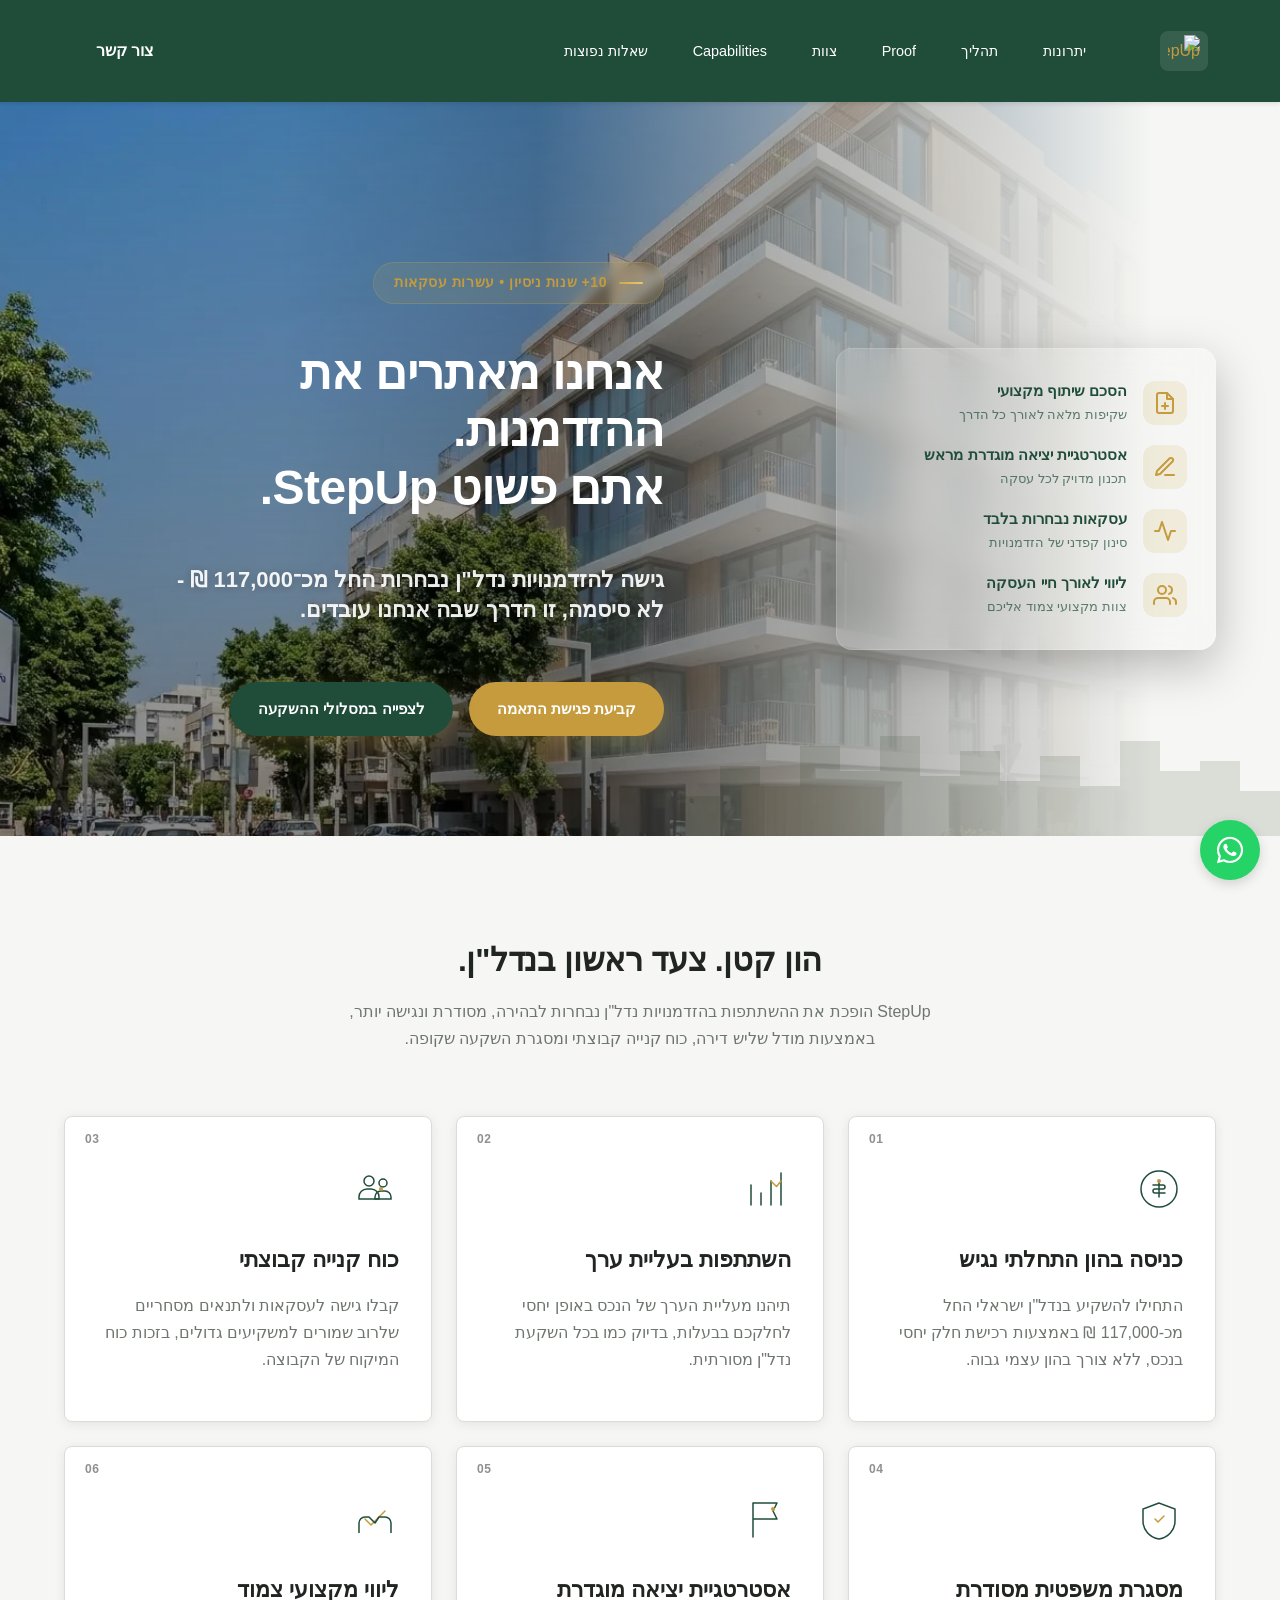
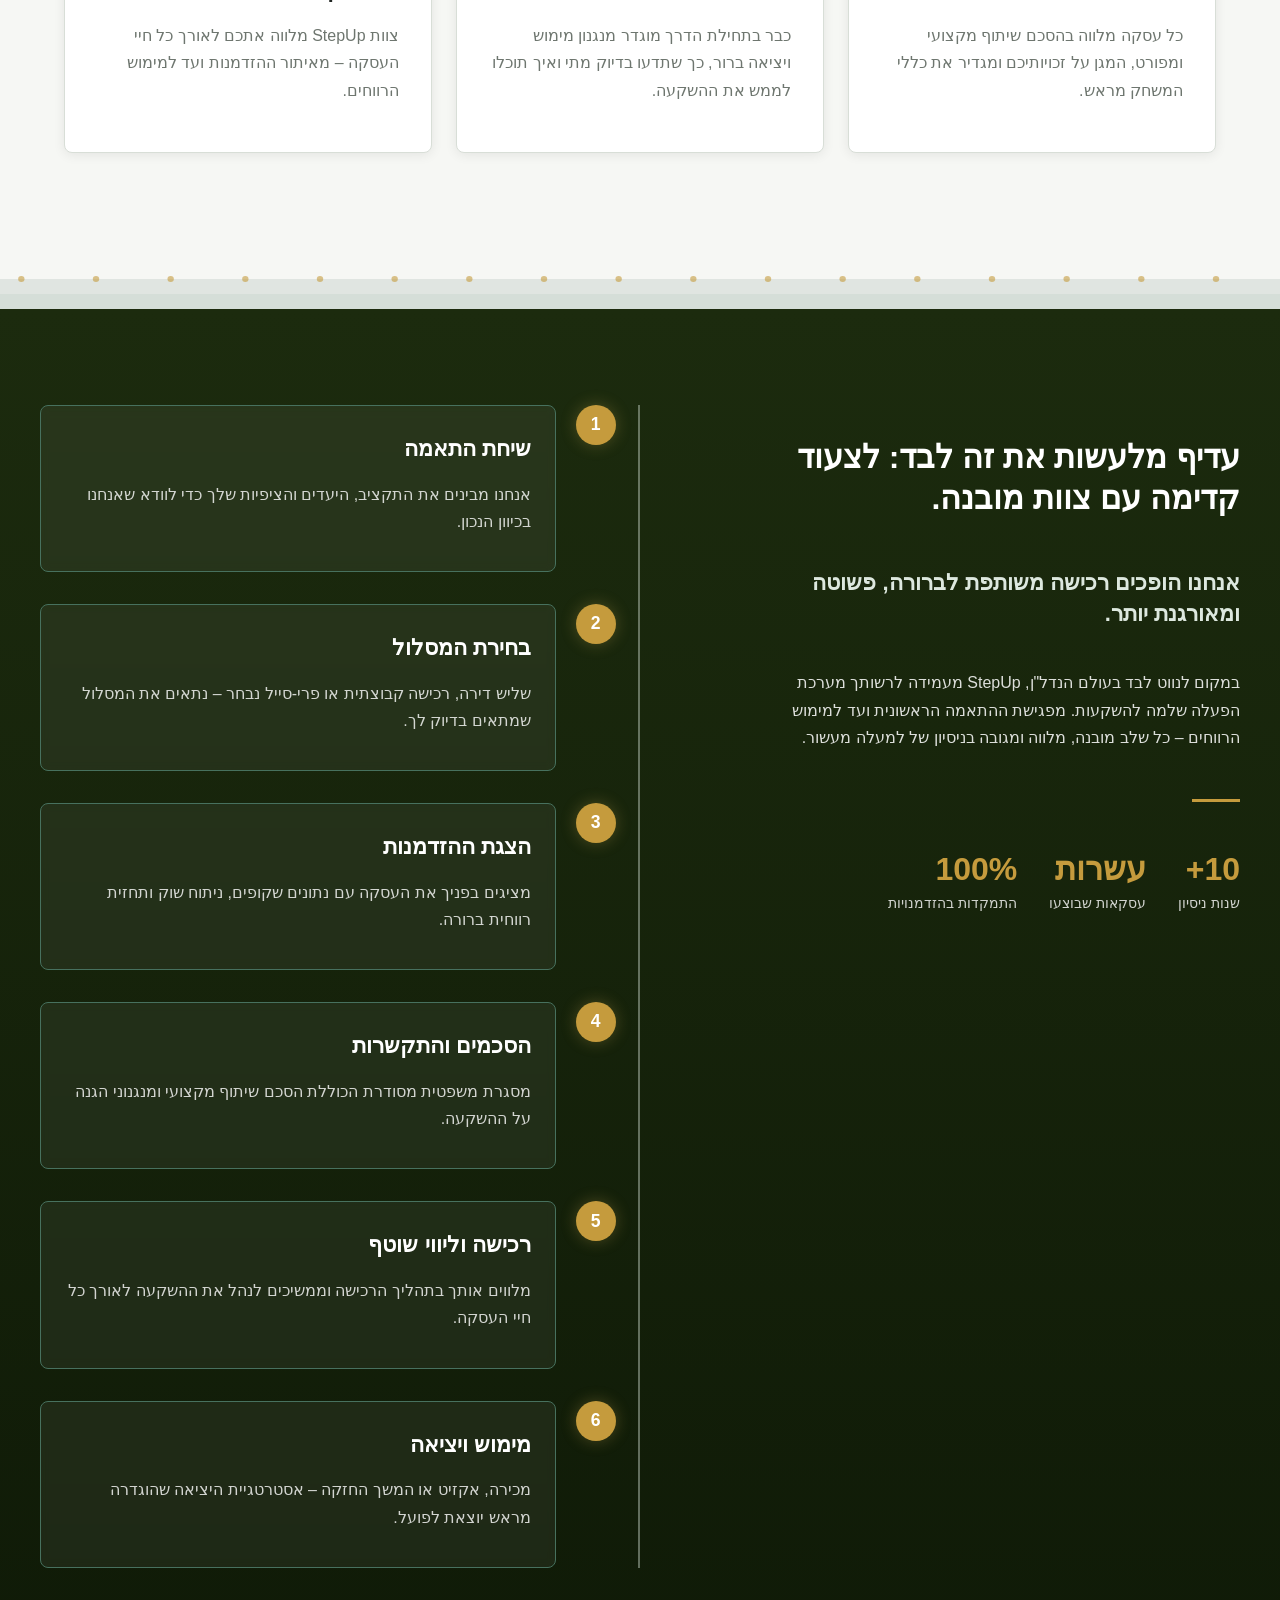
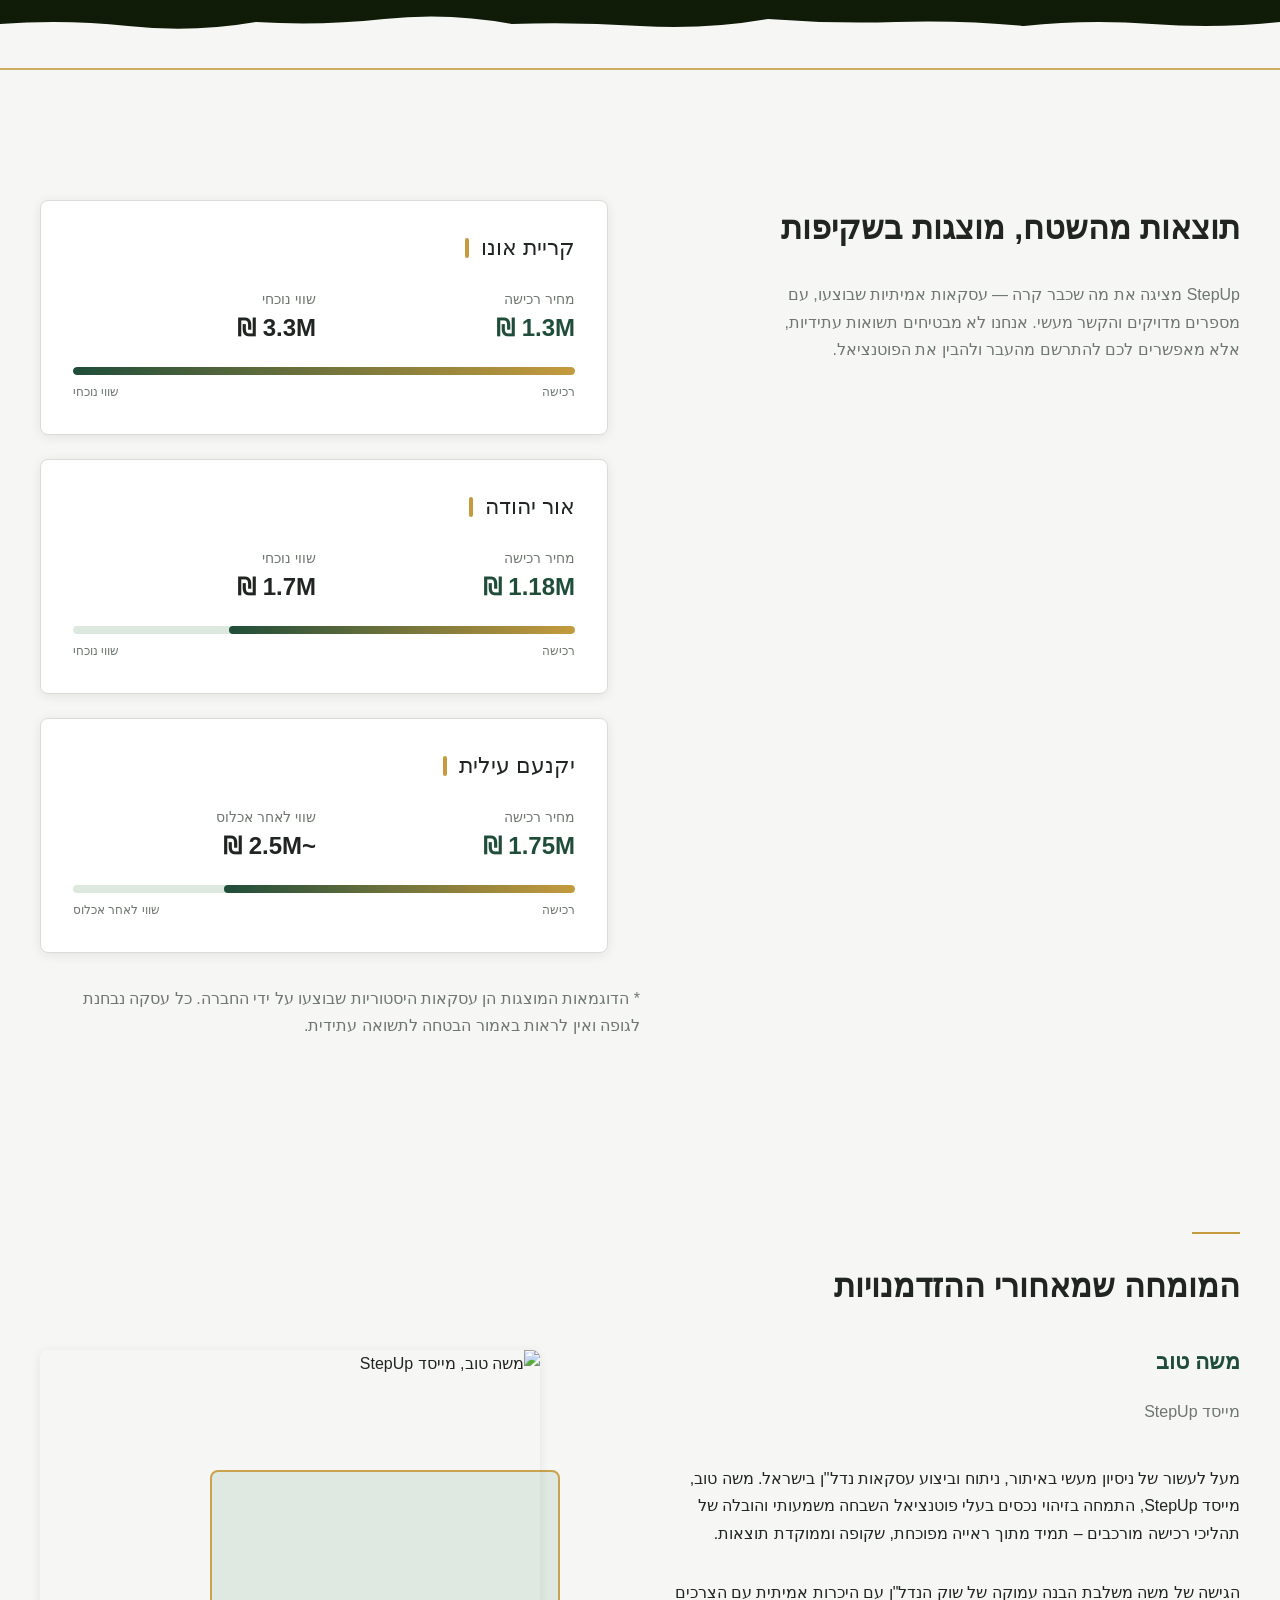
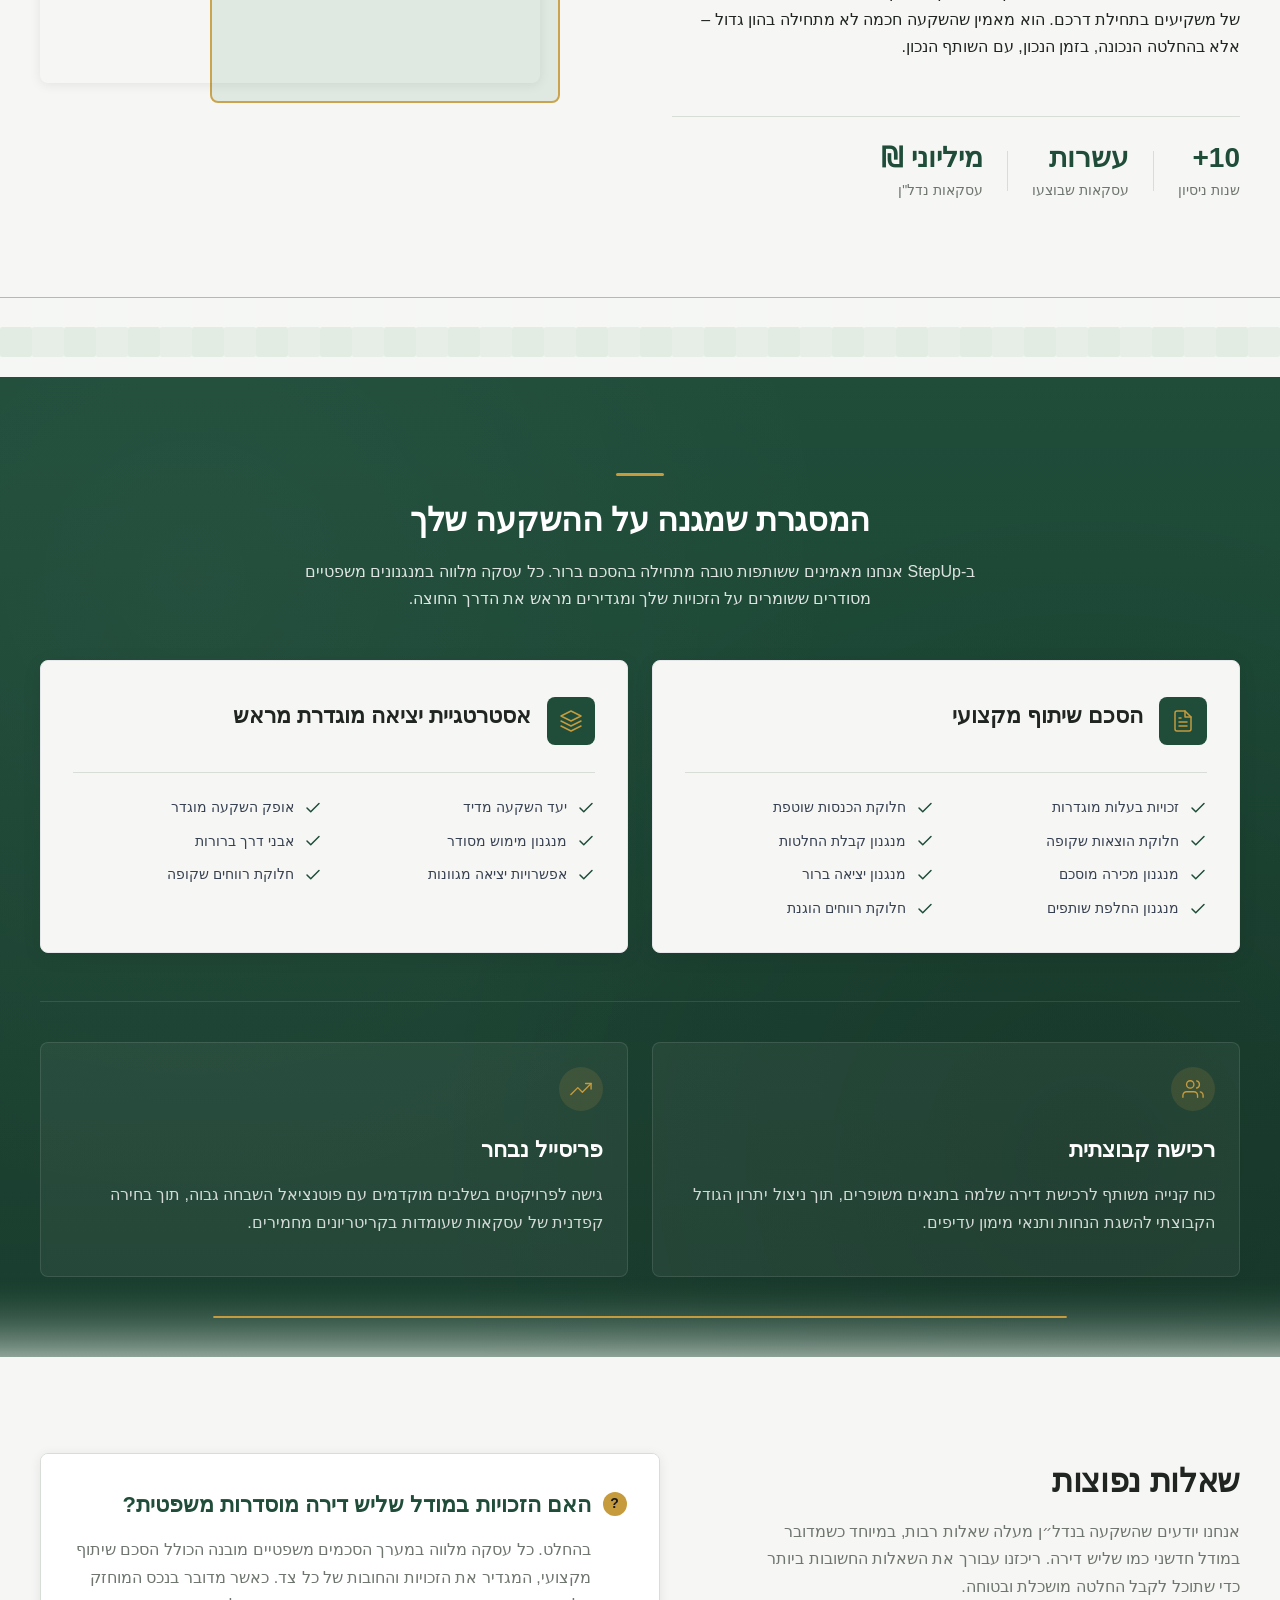
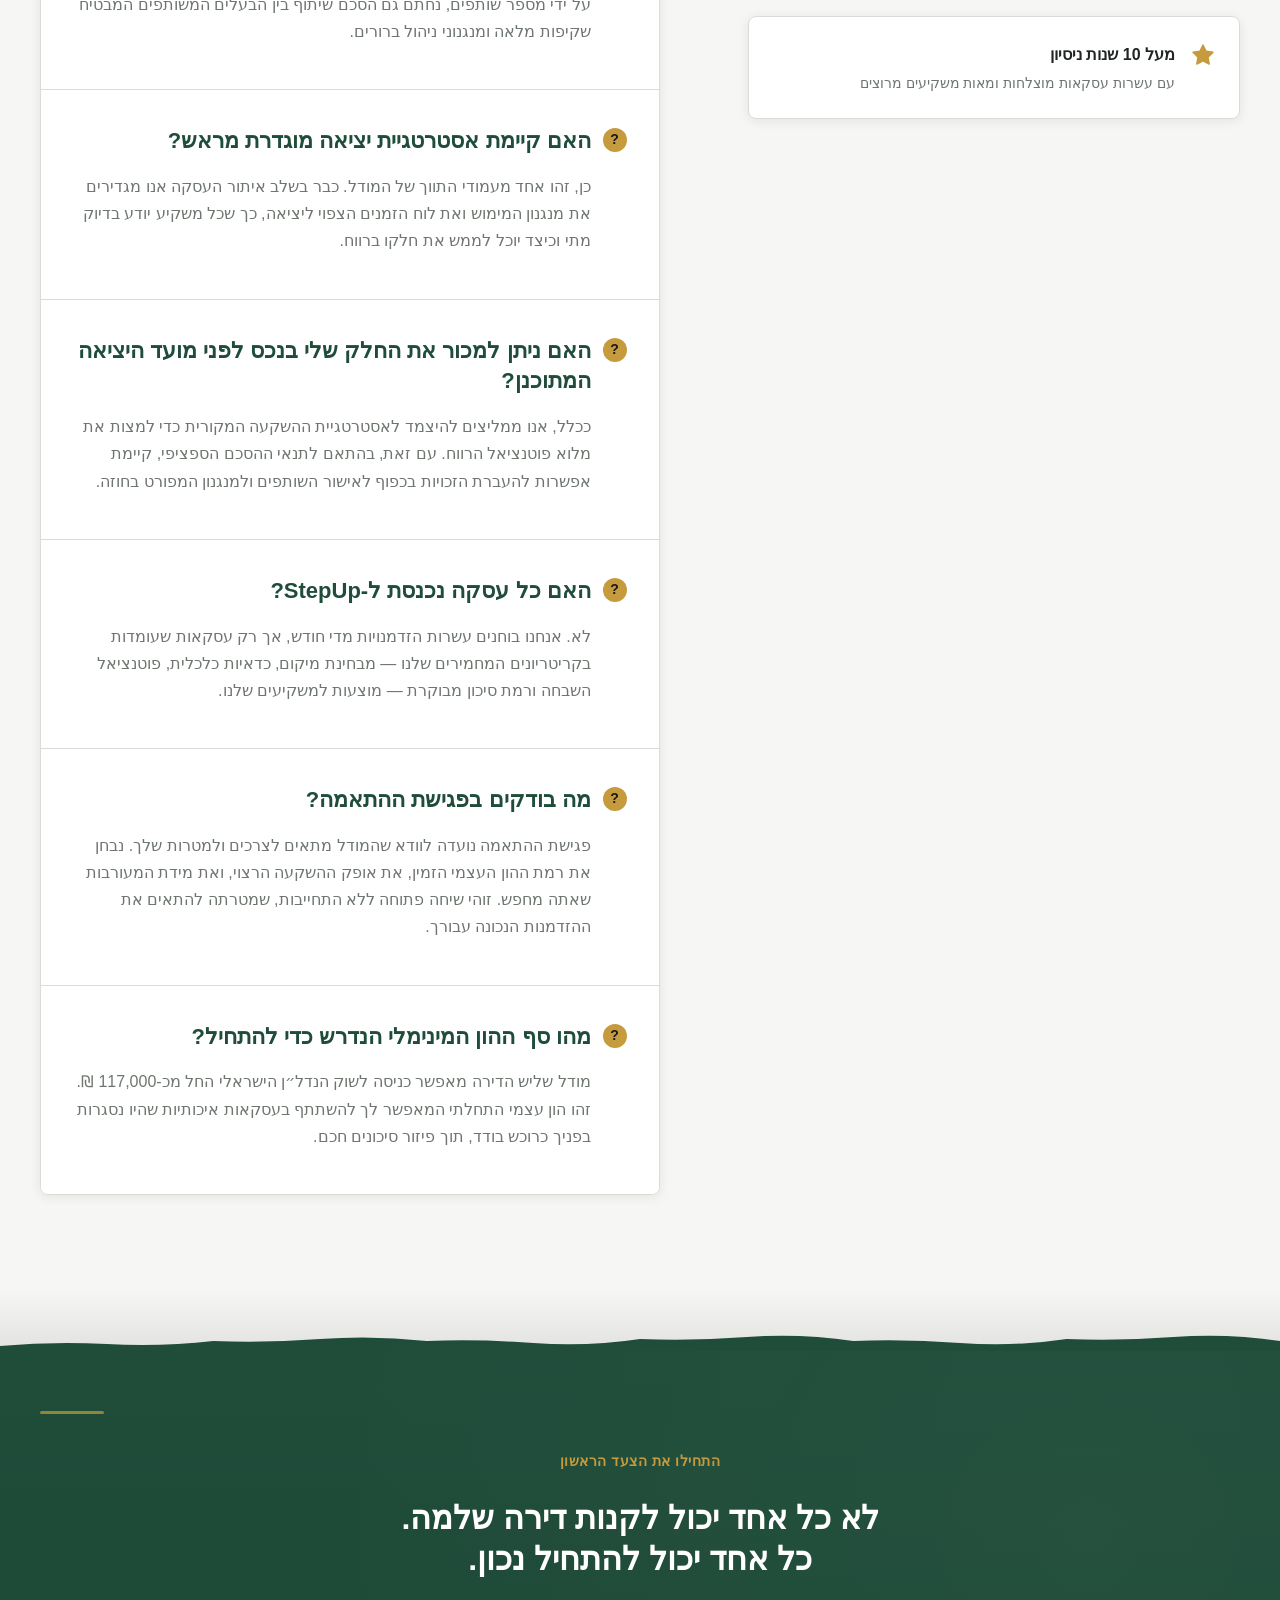
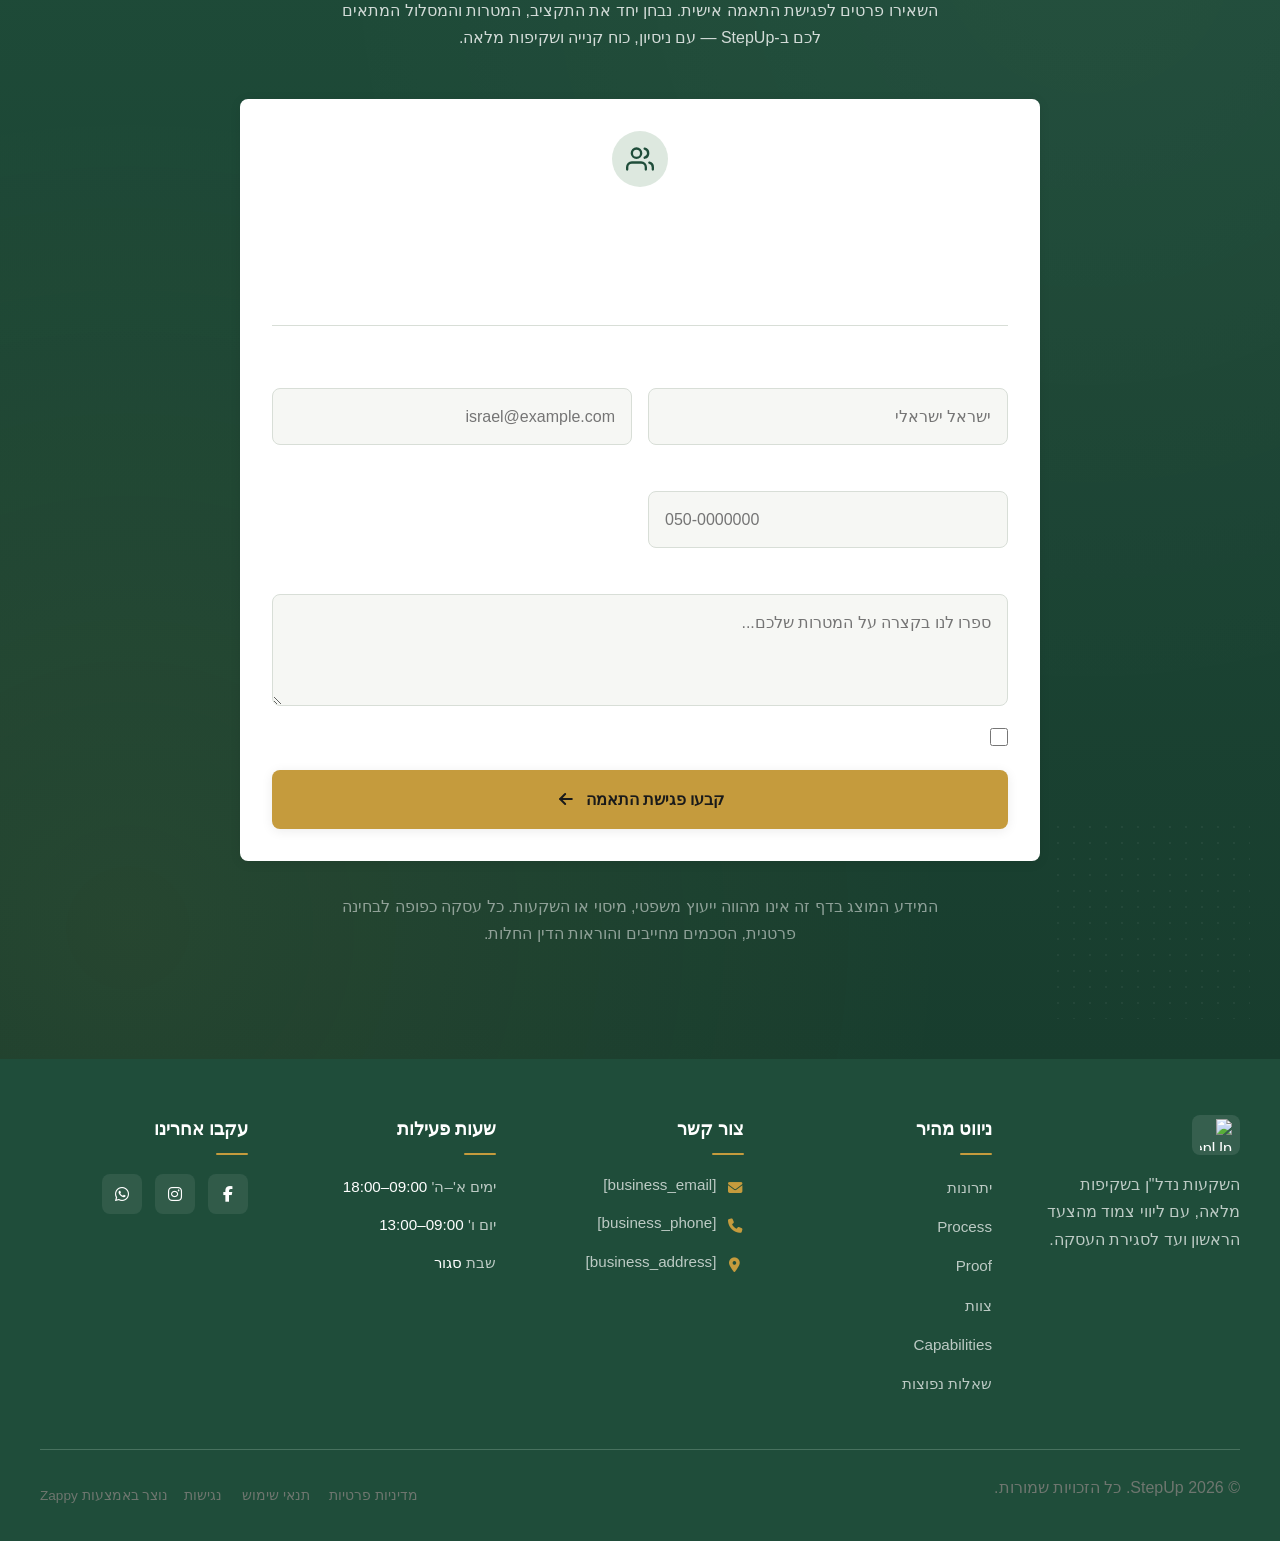
==== commit 1ef63501: "Background sync: Progressive GitHub Sync" ====
--- a/public/index.html
+++ b/public/index.html
@@ -1 +1 @@
-<!doctype html><html dir="rtl" lang="he"><head><meta charset="UTF-8"><meta content="width=device-width,initial-scale=1" name="viewport"><meta content="index, follow" name="robots"><title>השקיעו בנדל״ן בהון עצמי נמוך — StepUp</title><meta content="הצטרפו למועדון השקעות הנדל״ן StepUp והתחילו להשקיע בשוק הישראלי החל מ-117,000 ש״ח בלבד. מודל שותפות ייחודי, שקיפות מלאה ותוצאות בשטח. קבעו פגישת ייעוץ עכשיו." name="description"><meta content="השקעות נדל״ן, מועדון השקעות, רכישת דירה שליש, השקעה בנדל״ן בהון עצמי נמוך, real estate investment corporation" name="keywords"><link href="/assets/favicon.ico" rel="icon" type="image/x-icon"><link href="/assets/favicon-16x16.png" rel="icon" type="image/png" sizes="16x16"><link href="/assets/favicon-32x32.png" rel="icon" type="image/png" sizes="32x32"><link href="/assets/favicon-48x48.png" rel="icon" type="image/png" sizes="48x48"><link href="/assets/favicon-192x192.png" rel="icon" type="image/png" sizes="192x192"><link href="/assets/favicon-512x512.png" rel="icon" type="image/png" sizes="512x512"><link href="/assets/apple-touch-icon.png" rel="apple-touch-icon"><script>!function(){"use strict";var t="1e374aaa-f490-4d53-9867-282feb75d7b7",e="https://api.zappy5.com/api/analytics/track",a=18e5,n=2592e6,o=!0,i=!0,r=!0;var s=function(){var e="zappy_visitor_"+t,a=null;try{if(a=localStorage.getItem(e)){var o=JSON.parse(a),i=Date.now();if(i-o.created<n)return o.lastSeen=i,localStorage.setItem(e,JSON.stringify(o)),o.id}}catch(t){console.warn("Zappy Analytics: LocalStorage not available")}var r="zv_"+Date.now()+"_"+Math.random().toString(36).substr(2,9);try{localStorage.setItem(e,JSON.stringify({id:r,created:Date.now(),lastSeen:Date.now()}))}catch(t){}return r}(),c=function(){var e="zappy_session_"+t,n=null;try{if(n=sessionStorage.getItem(e)){var o=JSON.parse(n),i=Date.now();if(i-o.timestamp<a)return o.timestamp=i,sessionStorage.setItem(e,JSON.stringify(o)),o.id}}catch(t){console.warn("Zappy Analytics: SessionStorage not available")}var r="zs_"+Date.now()+"_"+Math.random().toString(36).substr(2,9);try{sessionStorage.setItem(e,JSON.stringify({id:r,timestamp:Date.now()}))}catch(t){}return r}();function l(a,n){n=n||{};var o={website_id:t,event_type:a,page_path:window.location.pathname,referrer:document.referrer||"direct",visitor_id:s,session_id:c,metadata:n};if(navigator.sendBeacon){var i=new Blob([JSON.stringify(o)],{type:"application/json"});navigator.sendBeacon(e,i)}else fetch(e,{method:"POST",headers:{"Content-Type":"application/json"},body:JSON.stringify(o),keepalive:!0}).catch(function(t){console.warn("Zappy Analytics: Failed to track event",t)})}o&&l("pageview",{title:document.title,url:window.location.href}),i&&document.addEventListener("click",function(t){var e=t.target;if("BUTTON"===e.tagName||e.closest("button")){var a="BUTTON"===e.tagName?e:e.closest("button");l("click",{element:"button",text:a.textContent.trim().substring(0,100),id:a.id||null,class:a.className||null})}else if("A"===e.tagName||e.closest("a")){var n="A"===e.tagName?e:e.closest("a");l("navigation",{element:"link",text:n.textContent.trim().substring(0,100),href:n.href,external:n.hostname!==window.location.hostname})}},!0),r&&document.addEventListener("submit",function(t){var e=t.target;l("form_submit",{form_id:e.id||null,form_name:e.name||null,form_action:e.action||null,form_method:e.method||"GET"})},!0);var d=Date.now();window.addEventListener("beforeunload",function(){l("page_unload",{time_on_page:Math.floor((Date.now()-d)/1e3),page_path:window.location.pathname})}),window.zappyAnalytics={track:l,getVisitorId:function(){return s},getSessionId:function(){return c}}}()</script><meta content="השקיעו בנדל״ן בהון עצמי נמוך — StepUp" property="og:title"><meta content="הצטרפו למועדון השקעות הנדל״ן StepUp והתחילו להשקיע בשוק הישראלי החל מ-117,000 ש״ח בלבד. מודל שותפות ייחודי, שקיפות מלאה ותוצאות בשטח. קבעו פגישת ייעוץ עכשיו." property="og:description"><meta content="summary_large_image" name="twitter:card"><meta content="השקיעו בנדל״ן בהון עצמי נמוך — StepUp" name="twitter:title"><meta content="הצטרפו למועדון השקעות הנדל״ן StepUp והתחילו להשקיע בשוק הישראלי החל מ-117,000 ש״ח בלבד. מודל שותפות ייחודי, שקיפות מלאה ותוצאות בשטח. קבעו פגישת ייעוץ עכשיו." name="twitter:description"><meta content="website" property="og:type"><meta content="he_IL" property="og:locale"><style>.skip-link{position:absolute;top:0;left:0;transform:translateY(-200%);padding:12px 18px;background:var(--bg-dark,#1a1a1a);color:var(--text-light,#fff);font-weight:600;border-radius:0 0 8px 0;z-index:10000}.skip-link:focus{transform:none;outline:2px solid var(--ring,#fff);outline-offset:2px}:focus-visible{outline:2px solid var(--ring,currentColor);outline-offset:3px}</style><link href="/assets/favicon.ico" rel="icon" type="image/x-icon"><link href="/assets/favicon-16x16.png" rel="icon" type="image/png" sizes="16x16"><link href="/assets/favicon-32x32.png" rel="icon" type="image/png" sizes="32x32"><link href="/assets/favicon-48x48.png" rel="icon" type="image/png" sizes="48x48"><link href="/assets/favicon-192x192.png" rel="icon" type="image/png" sizes="192x192"><link href="/assets/favicon-512x512.png" rel="icon" type="image/png" sizes="512x512"><link href="/assets/apple-touch-icon.png" rel="apple-touch-icon"><link href="https://cdn.jsdelivr.net/npm/vanilla-cookieconsent@3/dist/cookieconsent.css" rel="stylesheet"><style data-zappy-section-v2-css="true">.index-hero-section{position:relative;width:100%;min-height:100vh;display:flex;align-items:center;justify-content:center;overflow:hidden;background-color:#1c2b0e;color:var(--text-light);direction:rtl}.index-hero-section .hero-bg-wrapper{position:absolute;inset:0;z-index:0;width:100%;height:100%;background-size:cover;background-position:center}.index-hero-section .hero-bg-wrapper img{display:none}.index-hero-section .hero-scrim{position:absolute;inset:0;z-index:1;background-image:linear-gradient(to right,rgba(28,43,14,.92) 0,rgba(28,43,14,.45) 55%,rgba(28,43,14,0) 100%);pointer-events:none}.index-hero-section .hero-overlay-group{position:relative;z-index:10;width:100%;max-width:1200px;margin:0 auto;padding:160px 24px 100px;display:flex;align-items:center;justify-content:flex-start}.index-hero-section .hero-content-container{display:flex;flex-direction:row-reverse;align-items:center;justify-content:space-between;width:100%;gap:48px}.index-hero-section .hero-text-block{flex:1 1 55%;max-width:600px;display:flex;flex-direction:column;align-items:flex-start;text-align:right;gap:24px}.index-hero-section .hero-badge{display:inline-flex;align-items:center;gap:12px;background:rgba(201,168,76,.12);padding:8px 20px;border-radius:100px;border:1px solid rgba(201,168,76,.25);backdrop-filter:blur(4px);margin-bottom:8px}.index-hero-section .badge-line{display:inline-block;width:24px;height:2px;background:linear-gradient(90deg,#c9a84c,#e8c96a);border-radius:2px}.index-hero-section .badge-text{font-size:.875rem;font-weight:600;letter-spacing:.04em;color:var(--accent);white-space:nowrap}.index-hero-section .hero-headline{font-size:3rem;font-weight:700;letter-spacing:-.01em;line-height:1.15;color:var(--text-light);margin:0}.index-hero-section .hero-headline br{display:block}.index-hero-section .hero-subtitle{font-size:1.25rem;font-weight:400;line-height:1.6;color:var(--text-light);opacity:.92;margin:0;max-width:520px;text-shadow:0 1px 8px rgba(0,0,0,.25)}.index-hero-section .hero-cta-group{display:flex;flex-wrap:wrap;align-items:center;gap:16px;margin-top:16px}.index-hero-section .btn-primary{background:var(--accent);color:#1a1a1a;padding:14px 28px;border-radius:100px;border:none;font-weight:600;font-size:.95rem;display:inline-flex;align-items:center;gap:8px;cursor:pointer;text-decoration:none;transition:all .35s cubic-bezier(.4, 0, .2, 1);box-shadow:0 8px 24px rgba(201,168,76,.3);white-space:nowrap}.index-hero-section .btn-primary:hover{transform:translateY(-2px);box-shadow:0 12px 32px rgba(201,168,76,.45);background:#e8c96a}.index-hero-section .btn-ghost{background:0 0;color:var(--text-light);border:2px solid rgba(255,255,255,.5);padding:12px 26px;border-radius:100px;font-weight:500;font-size:.9rem;display:inline-flex;align-items:center;gap:8px;cursor:pointer;text-decoration:none;transition:all .35s cubic-bezier(.4, 0, .2, 1);backdrop-filter:blur(4px);white-space:nowrap}.index-hero-section .btn-ghost:hover{background:rgba(255,255,255,.12);border-color:var(--text-light);transform:translateY(-2px)}.index-hero-section .hero-metrics-panel{flex:0 1 380px;display:flex;flex-direction:column;gap:20px;background:rgba(255,255,255,.08);backdrop-filter:blur(16px);-webkit-backdrop-filter:blur(16px);border-radius:16px;padding:32px 28px;border:1px solid rgba(255,255,255,.15);box-shadow:0 16px 48px rgba(0,0,0,.25);align-self:center}.index-hero-section .metric-item{display:flex;align-items:flex-start;gap:16px;text-align:right}.index-hero-section .metric-icon{flex-shrink:0;width:44px;height:44px;display:flex;align-items:center;justify-content:center;background:rgba(201,168,76,.15);border-radius:12px;color:var(--accent)}.index-hero-section .metric-content{display:flex;flex-direction:column;gap:4px;color:var(--text-light)}.index-hero-section .metric-title{font-size:.95rem;font-weight:600;line-height:1.3;color:var(--text-light)}.index-hero-section .metric-desc{font-size:.8rem;font-weight:400;line-height:1.5;color:var(--text-light);opacity:.7}.index-hero-section .hero-city-skyline{position:absolute;bottom:0;inset-inline-start:0;width:60%;max-width:600px;z-index:2;pointer-events:none;opacity:.35}.index-hero-section .hero-city-skyline svg{display:block;width:100%;height:auto}@media (max-width:768px){.index-hero-section{min-height:100vh;padding-top:100px}.index-hero-section .hero-overlay-group{padding:120px 16px 60px}.index-hero-section .hero-content-container{flex-direction:column;align-items:flex-start;gap:40px}.index-hero-section .hero-text-block{max-width:100%;flex:1 1 auto;align-items:flex-start;text-align:right}.index-hero-section .hero-headline{font-size:2.2rem;line-height:1.25}.index-hero-section .hero-headline br{display:none}.index-hero-section .hero-subtitle{font-size:1.1rem;max-width:100%}.index-hero-section .hero-cta-group{width:100%;flex-direction:column;align-items:stretch}.index-hero-section .btn-ghost,.index-hero-section .btn-primary{justify-content:center;text-align:center;width:100%}.index-hero-section .hero-metrics-panel{flex:1 1 auto;width:100%;max-width:100%;padding:24px 20px;gap:16px}.index-hero-section .hero-city-skyline{width:80%;opacity:.25}}@media (min-width:769px) and (max-width:1024px){.index-hero-section .hero-content-container{gap:32px}.index-hero-section .hero-headline{font-size:2.5rem}.index-hero-section .hero-metrics-panel{flex:0 1 320px;padding:24px 20px}}.hero .hero-title,.hero h1,.hero-section h1,.hero-title,[class*=hero-] h1,[class~=hero] h1{font-size:48px!important;line-height:1.2!important}@media (max-width:1024px){.hero .hero-title,.hero h1,.hero-section h1,.hero-title,[class*=hero-] h1,[class~=hero] h1{font-size:36px!important}}@media (max-width:768px){.hero .hero-title,.hero h1,.hero-section h1,.hero-title,[class*=hero-] h1,[class~=hero] h1{font-size:28px!important}}</style><style id="zappy-critical-above-fold-css">html{box-sizing:border-box;-webkit-text-size-adjust:100%}*,::after,::before{box-sizing:inherit}body{margin:0;min-width:320px;overflow-x:clip}img,svg,video{max-width:100%;height:auto}main{display:block}.container{width:min(100% - 32px,1200px);margin-inline:auto}.navbar,header .navbar,header[role=banner],nav.navbar{position:relative;z-index:1000;width:100%}.nav-container,.navbar .container{display:flex;align-items:center;justify-content:space-between;min-height:64px}.logo,.logo-link img{display:block;width:35px;height:35px;object-fit:contain}#navMenu,.nav-menu{list-style:none}.fa,.fa-brands,.fa-regular,.fa-solid,.fab,.far,.fas{display:inline-block;min-width:1em;text-align:center}html:not(#zappy-noop) .navbar:has(.nav-ecommerce-icons)>.phone-header-btn,html:not(#zappy-noop)[data-zappy-site-type=ecommerce] .phone-header-btn{display:none!important;visibility:hidden!important;width:0!important;height:0!important;pointer-events:none!important}.hero-section,.index-hero-section,section[class*=hero]{position:relative;overflow:hidden;min-height:560px}.hero-bg-image,.hero-bg-wrapper,section[class*=hero] [class*=hero-bg]{position:absolute;inset:0;width:100%;height:100%}.hero-bg-image img,.hero-bg-wrapper img,section[class*=hero] [data-hero-bg],section[class*=hero] img[data-hero-background=true]{width:100%!important;height:100%!important;object-fit:cover!important;display:block}.hero-content,section[class*=hero] .container{position:relative;z-index:2}@media(max-width:768px){:root{--header-height:72px;--total-header-height:72px;--zappy-mobile-menu-top:72px}html[data-zappy-site-type=ecommerce] body{padding-top:var(--total-header-height,72px)}html[data-zappy-site-type=ecommerce] body>.navbar:not(.zappy-catalog-menu),html[data-zappy-site-type=ecommerce] body>nav.navbar{position:fixed!important;top:0;left:0;right:0;z-index:100000;width:100%;margin-bottom:0}.zappy-catalog-menu{position:fixed;top:var(--header-height,72px);left:0;right:0;z-index:99999}.nav-container,.navbar .container{min-height:60px}#navMenu,.nav-menu{max-width:100vw;overflow-x:hidden}.hero-section,.index-hero-section,section[class*=hero]{min-height:100svh}.hero-bg-image,.hero-bg-wrapper,.hero-scrim{min-height:100svh}}</style><link href="/styles.css" rel="preload" as="style"><link href="/styles.css" rel="stylesheet" media="print" onload='this.media="all"'><noscript><link href="/styles.css" rel="stylesheet"></noscript><script>window.ZAPPY_WEBSITE_ID="1e374aaa-f490-4d53-9867-282feb75d7b7",window.ZAPPY_API_BASE="https://api.zappy5.com"</script><style id="zappy-dropdown-submenu-styles">#navMenu li:has(.sub-menu),.nav-menu li:has(.sub-menu),.navbar li:has(.sub-menu),nav li:has(.sub-menu){position:relative}#navMenu .sub-menu,.nav-menu .sub-menu,.navbar .sub-menu,nav .sub-menu{display:block!important;position:absolute!important;top:100%;left:0;min-width:220px;border-radius:8px;box-shadow:0 8px 25px rgba(0,0,0,.15);padding:8px 0;opacity:0;visibility:hidden;transform:translateY(10px);transition:all .3s ease;z-index:1000;list-style:none;pointer-events:none}#navMenu li:hover>.sub-menu,.nav-menu li:hover>.sub-menu,.navbar li:hover>.sub-menu,nav li:hover>.sub-menu{opacity:1!important;visibility:visible!important;transform:translateY(0)!important;pointer-events:auto!important}.sub-menu li{list-style:none;margin:0;padding:0}.sub-menu a{display:block!important;padding:10px 16px!important;color:var(--text-dark,#333)!important;font-weight:500;text-decoration:none;white-space:nowrap;transition:background-color .2s}.sub-menu .zappy-nav-child>a{padding-left:28px!important;font-size:.9em!important;opacity:.85!important}[dir=rtl] .sub-menu .zappy-nav-child>a,html[lang=ar] .sub-menu .zappy-nav-child>a,html[lang=he] .sub-menu .zappy-nav-child>a{padding-left:10px!important;padding-right:28px!important}.sub-menu .zappy-nav-parent>a{font-weight:600!important}.sub-menu a:hover{background-color:#f5f5f5}[dir=rtl] .nav-menu .sub-menu,[dir=rtl] .navbar .sub-menu,[dir=rtl] nav .sub-menu,html[lang=ar] .nav-menu .sub-menu,html[lang=ar] .navbar .sub-menu,html[lang=ar] nav .sub-menu,html[lang=he] .nav-menu .sub-menu,html[lang=he] .navbar .sub-menu,html[lang=he] nav .sub-menu{left:auto!important;right:0!important}.sub-menu:empty,.sub-menu:not(:has(li)):not(:has(> a)),.sub-menu:not(:has(li:not(.zappy-hidden-menu-item))):not(:has(> a)){display:none!important;opacity:0!important;visibility:hidden!important;pointer-events:none!important}li:has(.menu-group-title):hover>.sub-menu{opacity:1!important;visibility:visible!important;transform:translateY(0)!important;pointer-events:auto!important}#navMenu>li>.menu-group-title,.nav-menu>li>.menu-group-title{display:inline-block;padding:.5rem 1rem;cursor:default;user-select:none}@media (max-width:768px){#navMenu .sub-menu,.nav-menu .sub-menu,.navbar .sub-menu,nav .sub-menu{position:static!important;transform:none!important;box-shadow:none!important;background:0 0!important;max-height:0;overflow:hidden;opacity:0;visibility:hidden;transition:max-height .3s ease,opacity .3s ease;padding:0!important;border-radius:0!important}#navMenu .sub-menu.mobile-expanded,.nav-menu .sub-menu.mobile-expanded,.navbar .sub-menu.mobile-expanded{max-height:none!important;overflow-y:visible!important;opacity:1!important;visibility:visible!important;padding:8px 0 8px 16px!important}[dir=rtl] .sub-menu.mobile-expanded,html[lang=he] .sub-menu.mobile-expanded{padding:8px 16px 8px 0!important}#navMenu li:hover>.sub-menu,.nav-menu li:hover>.sub-menu,.navbar li:hover>.sub-menu,nav li:hover>.sub-menu{opacity:0;visibility:hidden;pointer-events:none}#navMenu li>.sub-menu.mobile-expanded,.nav-menu li>.sub-menu.mobile-expanded,.navbar li>.sub-menu.mobile-expanded,nav li>.sub-menu.mobile-expanded{opacity:1!important;visibility:visible!important;pointer-events:auto!important}#navMenu li:has(.sub-menu),.nav-menu li:has(.sub-menu),.navbar li:has(.sub-menu),nav li:has(.sub-menu){display:flex!important;flex-wrap:wrap!important;align-items:center!important;position:relative!important;min-height:44px!important}#navMenu li:has(.sub-menu)>a,.nav-menu li:has(.sub-menu)>a,.navbar li:has(.sub-menu)>a,nav li:has(.sub-menu)>a{flex:1!important;min-width:0!important}#navMenu li:has(.sub-menu)>.menu-group-title,.nav-menu li:has(.sub-menu)>.menu-group-title,.navbar li:has(.sub-menu)>.menu-group-title,nav li:has(.sub-menu)>.menu-group-title{flex:1!important;min-width:0!important;padding:0!important;line-height:inherit!important}#navMenu li:has(.sub-menu)>.sub-menu,.nav-menu li:has(.sub-menu)>.sub-menu,.navbar li:has(.sub-menu)>.sub-menu,nav li:has(.sub-menu)>.sub-menu{flex-basis:100%!important;width:100%!important}#navMenu li:has(.sub-menu)>a [class*=arrow],#navMenu li:has(.sub-menu)>a [class*=chevron],.nav-menu li:has(.sub-menu)>a .fa-angle-down,.nav-menu li:has(.sub-menu)>a .fa-chevron-down,.nav-menu li:has(.sub-menu)>a [class*=arrow],.nav-menu li:has(.sub-menu)>a [class*=chevron],nav li:has(.sub-menu)>a [class*=arrow],nav li:has(.sub-menu)>a [class*=chevron]{display:none!important;visibility:hidden!important}.mobile-submenu-toggle{display:flex!important;align-items:center!important;justify-content:center!important;width:44px!important;height:auto!important;background:0 0!important;border:none!important;cursor:pointer!important;color:var(--text-light)!important;position:static!important;flex-shrink:0!important;align-self:stretch!important;z-index:2!important;padding:0!important;margin:0!important}.mobile-submenu-toggle::after{content:''!important;width:0!important;height:0!important;border-left:6px solid transparent!important;border-right:6px solid transparent!important;border-top:7px solid currentColor!important;transition:transform .3s ease!important}.mobile-submenu-toggle.expanded::after{transform:rotate(180deg)!important}.sub-menu a{padding:10px 0!important;display:block!important;color:var(--text-light)!important;white-space:normal!important}.sub-menu .zappy-nav-child>a{padding-left:28px!important;font-size:.9em!important;opacity:.85!important}[dir=rtl] .sub-menu .zappy-nav-child>a,html[lang=ar] .sub-menu .zappy-nav-child>a,html[lang=he] .sub-menu .zappy-nav-child>a{padding-left:0!important;padding-right:28px!important}.sub-menu .zappy-nav-parent>a{font-weight:600!important}#navMenu.active,.nav-menu.active{max-width:100vw!important;overflow-x:hidden!important;box-sizing:border-box!important}.navbar .sub-menu li a,.zappy-products-dropdown .sub-menu a,nav.navbar .sub-menu li a{color:var(--text-light)!important}}@media (min-width:769px){.mobile-submenu-toggle{display:none!important}}</style><style id="zappy-widget-visibility">html[dir=rtl] .whatsapp-float{right:20px!important;left:auto!important}html:not([dir]) .whatsapp-float,html[dir=ltr] .whatsapp-float{left:20px!important;right:auto!important}html[dir=rtl] #mic-access-tool-general-button,html[dir=rtl] #mic-init-access-tool #mic-access-tool-general-button,html[dir=rtl] #mic-init-access-tool .mic-access-tool-general-button,html[dir=rtl] ._access-icon,html[dir=rtl] .mic-access-tool-general-button{left:20px!important;right:auto!important}html:not([dir]) #mic-access-tool-general-button,html:not([dir]) #mic-init-access-tool #mic-access-tool-general-button,html:not([dir]) #mic-init-access-tool .mic-access-tool-general-button,html:not([dir]) ._access-icon,html:not([dir]) .mic-access-tool-general-button,html[dir=ltr] #mic-access-tool-general-button,html[dir=ltr] #mic-init-access-tool #mic-access-tool-general-button,html[dir=ltr] #mic-init-access-tool .mic-access-tool-general-button,html[dir=ltr] ._access-icon,html[dir=ltr] .mic-access-tool-general-button{right:20px!important;left:auto!important}@media (max-width:768px){.whatsapp-float{display:flex!important}}@media (min-width:769px){.whatsapp-float{display:flex!important}}@media (max-width:768px){#mic-access-tool-general-button,#mic-init-access-tool #mic-access-tool-general-button,#mic-init-access-tool .mic-access-tool-general-button,._access-icon,.mic-access-tool-general-button{display:flex!important;visibility:visible!important;opacity:1!important;pointer-events:auto!important}#mic-access-tool-box.opened-mic-access-tool,#mic-init-access-tool #mic-access-tool-box.opened-mic-access-tool,.mic-access-tool-box.opened-mic-access-tool{visibility:visible!important;opacity:1!important;pointer-events:auto!important}}@media (min-width:769px){#mic-access-tool-general-button,#mic-init-access-tool #mic-access-tool-general-button,#mic-init-access-tool .mic-access-tool-general-button,._access-icon,.mic-access-tool-general-button{display:flex!important;visibility:visible!important;opacity:1!important;pointer-events:auto!important}#mic-access-tool-box.opened-mic-access-tool,#mic-init-access-tool #mic-access-tool-box.opened-mic-access-tool,.mic-access-tool-box.opened-mic-access-tool{visibility:visible!important;opacity:1!important;pointer-events:auto!important}}</style></head><body><a href="#main" class="skip-link">דלג לתוכן הראשי</a><nav class="navbar" dir="rtl"><button class="mobile-toggle" aria-label="Menu" id="mobileToggle"><svg viewBox="0 0 24 24" fill="none" class="hamburger-icon" height="24" style="display:block !important" width="24"><path d="M3 12h18M3 6h18M3 18h18" stroke="currentColor" stroke-width="2" stroke-linecap="round"></path></svg> <svg viewBox="0 0 24 24" fill="none" class="close-icon" height="24" style="display:none !important" width="24"><path d="M18 6L6 18M6 6l12 12" stroke="currentColor" stroke-width="2" stroke-linecap="round"></path></svg></button> <button class="phone-header-btn" aria-label="Call" data-phone="[business_phone]"><svg viewBox="0 0 24 24" fill="currentColor" height="20" width="20"><path d="M22 16.92v3a2 2 0 0 1-2.18 2 19.79 19.79 0 0 1-8.63-3.07 19.5 19.5 0 0 1-6-6 19.79 19.79 0 0 1-3.07-8.67A2 2 0 0 1 4.11 2h3a2 2 0 0 1 2 1.72 12.84 12.84 0 0 0 .7 2.81 2 2 0 0 1-.45 2.11L8.09 9.91a16 16 0 0 0 6 6l1.27-1.27a2 2 0 0 1 2.11-.45 12.84 12.84 0 0 0 2.81.7A2 2 0 0 1 22 16.92z"></path></svg></button><div class="nav-container"><div class="nav-right-group"><div class="nav-brand"><a href="/" class="logo-link"><img alt="StepUp" class="logo" decoding="async" height="35" src="/assets/site-----image-1.webp" width="35"></a></div><ul class="nav-menu" id="navMenu"><li><a href="#benefits">יתרונות</a></li><li><a href="#process">Process</a></li><li><a href="#proof">Proof</a></li><li><a href="#team">צוות</a></li><li><a href="#capabilities">Capabilities</a></li><li><a href="#faq">שאלות נפוצות</a></li><li class="mobile-contact-link nav-cta-mobile-item"><a href="#cta" class="nav-cta-btn">צור קשר</a></li></ul></div><div class="nav-cta-container"><a href="#cta" class="nav-cta-btn">צור קשר</a></div></div></nav><script>window.addEventListener("load",function(){const e=document.querySelector(".navbar, nav, header");if(!e)return void console.log("[Navbar] Navbar element not found");let t=document.getElementById("mobileToggle")||document.querySelector(".mobile-toggle")||document.querySelector(".hamburger")||document.querySelector(".hamburger-menu")||document.querySelector(".menu-toggle")||document.querySelector(".burger-menu")||document.querySelector('[aria-label="Menu"]')||document.querySelector('[aria-label="תפריט"]');const o=document.querySelector(".phone-header-btn"),n=window.getComputedStyle(e);let r=n.backgroundColor;if(console.log("[Navbar] Initial navbar background:",r),"transparent"===r||"rgba(0, 0, 0, 0)"===r||r.startsWith("rgba")&&r.includes(", 0)")){const e=n.backgroundImage;if(e&&"none"!==e)console.log("[Navbar] Navbar has background image/gradient, using dark text"),r="rgb(240, 240, 240)";else{const e=window.getComputedStyle(document.body).backgroundColor;console.log("[Navbar] Navbar transparent, using body background:",e),r=e}}const a=r.match(/\d+/g);if(a&&a.length>=3){const e=(.299*parseInt(a[0])+.587*parseInt(a[1])+.114*parseInt(a[2]))/255;console.log("[Navbar] Mobile button colors preserved from Claude CSS (luminance:",e.toFixed(2)+")");const n=document.createElement("style");n.id="zappy-mobile-nav-fix";document.documentElement.lang;document.documentElement.dir,n.textContent='\n        /* Hide mobile buttons on desktop, show only on mobile */\n        @media (min-width: 769px) {\n          .mobile-toggle,\n          .phone-header-btn {\n            display: none !important;\n          }\n        }\n        \n        /* Show and position mobile buttons correctly on mobile */\n        @media (max-width: 768px) {\n          .navbar,\n          nav.navbar {\n            min-height: 70px !important;\n          }\n\n          .mobile-toggle,\n          .phone-header-btn {\n            position: absolute !important;\n            top: 0 !important;\n            bottom: 0 !important;\n            margin-top: auto !important;\n            margin-bottom: auto !important;\n            transform: none !important;\n            z-index: 1001 !important;\n            display: flex !important;\n            align-items: center !important;\n            justify-content: center !important;\n            width: 36px !important;\n            height: 36px !important;\n            border-radius: 50% !important;\n            border: none !important;\n            cursor: pointer !important;\n            padding: 6px !important;\n            background: none !important;\n            color: var(--nav-text, var(--text-light)) !important;\n            touch-action: manipulation !important;\n            -webkit-tap-highlight-color: transparent !important;\n          }\n\n          html[data-zappy-site-type="ecommerce"] .phone-header-btn,\n          body[data-zappy-site-type="ecommerce"] .phone-header-btn,\n          html[data-zappy-site-type="ecommerce"] header .phone-header-btn,\n          html[data-zappy-site-type="ecommerce"] nav .phone-header-btn {\n            display: none !important;\n            visibility: hidden !important;\n            width: 0 !important;\n            height: 0 !important;\n            min-width: 0 !important;\n            overflow: hidden !important;\n          }\n          \n          /* LTR positioning (default): hamburger LEFT, phone RIGHT */\n          html:not([dir="rtl"]):not([lang="he"]):not([lang="ar"]) .mobile-toggle,\n          html[dir="ltr"] .mobile-toggle {\n            left: 12px !important;\n            right: auto !important;\n          }\n          html:not([dir="rtl"]):not([lang="he"]):not([lang="ar"]) .phone-header-btn,\n          html[dir="ltr"] .phone-header-btn {\n            right: 12px !important;\n            left: auto !important;\n          }\n          \n          /* RTL positioning: hamburger RIGHT, phone LEFT */\n          html[dir="rtl"] .mobile-toggle,\n          html[lang="he"] .mobile-toggle,\n          html[lang="ar"] .mobile-toggle {\n            right: 12px !important;\n            left: auto !important;\n          }\n          html[dir="rtl"] .phone-header-btn,\n          html[lang="he"] .phone-header-btn,\n          html[lang="ar"] .phone-header-btn {\n            left: 12px !important;\n            right: auto !important;\n          }\n          \n          /* CRITICAL: Ensure nav-container has min-height on mobile */\n          /* All children are positioned absolutely/fixed on mobile, so height:auto collapses to 0 */\n          .nav-container {\n            min-height: 70px !important;\n            position: relative !important;\n          }\n          \n          /* Ensure SVG icons are properly sized and inherit color */\n          .mobile-toggle svg,\n          .phone-header-btn svg {\n            width: 24px !important;\n            height: 24px !important;\n            /* Don\'t force display - let JavaScript control hamburger/close toggle */\n          }\n          \n          /* Reset nav-cta-container on mobile - remove desktop box-shadow/padding */\n          /* that creates a visible ghost box when CTA button is hidden */\n          .nav-cta-container {\n            box-shadow: none !important;\n            padding: 0 !important;\n          }\n          \n          /* Hide nav-cta-container entirely on mobile when there\'s no lang-switcher */\n          /* (only the CTA button is inside, and it\'s hidden on mobile) */\n          .nav-cta-container:not(:has(.lang-switcher)) {\n            display: none !important;\n          }\n          \n          /* CRITICAL: Prevent hero image fade gradient from bleeding over headline text */\n          /* The .image-fade-gradient has bottom: -30px (extends below parent) */\n          /* On mobile stacked layout, this overlaps the h1 text below the image */\n          .hero-image-column {\n            overflow: hidden !important;\n          }\n          .image-fade-gradient {\n            bottom: 0 !important;\n          }\n          \n          /* Hide desktop language switcher on mobile - hamburger menu handles it */\n          /* High specificity to override stored CSS */\n          .lang-switcher,\n          .nav-cta-container .lang-switcher,\n          .nav-container .lang-switcher,\n          .navbar .lang-switcher,\n          .navbar .nav-cta-container .lang-switcher {\n            display: none !important;\n          }\n        }\n      ';const r=document.getElementById("zappy-mobile-nav-fix");r&&r.remove(),document.head.appendChild(n),console.log("[Navbar] Critical CSS injected for mobile nav positioning");const i=window.innerWidth<=768;if(t){const e=t.querySelector(".hamburger-icon"),o=t.querySelector(".close-icon");e&&(e.style.setProperty("width","24px","important"),e.style.setProperty("height","24px","important"),e.style.setProperty("display","block","important")),o&&(o.style.setProperty("width","24px","important"),o.style.setProperty("height","24px","important"),o.style.setProperty("display","none","important")),i?(t.style.setProperty("position","absolute","important"),t.style.setProperty("top","0","important"),t.style.setProperty("bottom","0","important"),t.style.setProperty("margin-top","auto","important"),t.style.setProperty("margin-bottom","auto","important"),t.style.setProperty("transform","none","important"),t.style.setProperty("z-index","1001","important"),t.style.removeProperty("left"),t.style.removeProperty("right"),console.log("[Navbar] Mobile toggle positioning applied (mobile viewport)")):(t.style.removeProperty("position"),t.style.removeProperty("top"),t.style.removeProperty("transform"),t.style.removeProperty("z-index"),t.style.removeProperty("left"),t.style.removeProperty("right"),console.log("[Navbar] Desktop viewport - cleared mobile toggle inline positioning"))}if(o){const e=o.querySelector("svg");e&&(e.style.width="24px",e.style.height="24px",e.setAttribute("width","24"),e.setAttribute("height","24")),i?(o.style.setProperty("position","absolute","important"),o.style.setProperty("top","0","important"),o.style.setProperty("bottom","0","important"),o.style.setProperty("margin-top","auto","important"),o.style.setProperty("margin-bottom","auto","important"),o.style.setProperty("transform","none","important"),o.style.setProperty("z-index","1001","important"),o.style.removeProperty("left"),o.style.removeProperty("right"),console.log("[Navbar] Phone button positioning applied (mobile viewport)")):(o.style.removeProperty("position"),o.style.removeProperty("top"),o.style.removeProperty("transform"),o.style.removeProperty("z-index"),o.style.removeProperty("left"),o.style.removeProperty("right"),console.log("[Navbar] Desktop viewport - cleared phone button inline positioning"))}}else console.log("[Navbar] Could not parse background color:",r);t=document.getElementById("mobileToggle")||document.querySelector(".mobile-toggle")||document.querySelector(".hamburger")||document.querySelector(".hamburger-menu")||document.querySelector(".menu-toggle")||document.querySelector(".burger-menu")||document.querySelector('[aria-label="Menu"]')||document.querySelector('[aria-label="תפריט"]');const i=document.getElementById("navMenu")||document.querySelector(".nav-menu")||document.querySelector(".nav-links")||document.querySelector("nav ul:not(.submenu)");if(!t||!i)return void console.log("[Navbar] Mobile toggle or menu not found:",{toggle:!!t,menu:!!i});i.id||(i.id="navMenu"),console.log("[Navbar] Initializing mobile menu...");const l=t.cloneNode(!0);t.parentNode.replaceChild(l,t);var s=0;function p(e){var t=Date.now();t-s<300||(s=t,function(e){e.preventDefault(),e.stopPropagation();const t=l.querySelector(".hamburger-icon"),o=l.querySelector(".close-icon");i.classList.contains("active")?(i.classList.remove("active"),t&&t.style.setProperty("display","block","important"),o&&o.style.setProperty("display","none","important"),document.body.style.overflow="",document.body.classList.remove("menu-open"),console.log("[Navbar] Menu closed")):(i.classList.add("active"),t&&t.style.setProperty("display","none","important"),o&&o.style.setProperty("display","block","important"),document.body.style.overflow="hidden",document.body.classList.add("menu-open"),console.log("[Navbar] Menu opened"))}(e))}l.addEventListener("click",p),l.addEventListener("touchend",p),document.addEventListener("keydown",function(e){if(("Escape"===e.key||"Esc"===e.key)&&i.classList.contains("active")){const e=l.querySelector(".hamburger-icon"),t=l.querySelector(".close-icon");i.classList.remove("active"),e&&e.style.setProperty("display","block","important"),t&&t.style.setProperty("display","none","important"),document.body.style.overflow="",document.body.classList.remove("menu-open"),console.log("[Navbar] Menu closed (Escape)")}}),i.querySelectorAll("a").forEach(function(e){e.addEventListener("click",function(){if("#"===this.getAttribute("href"))return;const e=l.querySelector(".hamburger-icon"),t=l.querySelector(".close-icon");i.classList.remove("active"),e&&e.style.setProperty("display","block","important"),t&&t.style.setProperty("display","none","important"),document.body.style.overflow="",document.body.classList.remove("menu-open"),console.log("[Navbar] Menu closed (link clicked)")})});var m=i.querySelectorAll(".dropdown-toggle");m.forEach(function(e){e.addEventListener("click",function(e){e.preventDefault(),e.stopPropagation();var t=this.closest(".nav-dropdown");t&&(t.parentNode.querySelectorAll(".nav-dropdown.open").forEach(function(e){e!==t&&e.classList.remove("open")}),t.classList.toggle("open"),console.log("[Navbar] Dropdown toggled:",t.classList.contains("open")?"open":"closed"))})}),document.addEventListener("click",function(e){e.target.closest(".nav-dropdown")||document.querySelectorAll(".nav-dropdown.open").forEach(function(e){e.classList.remove("open")})}),console.log("[Navbar] Dropdown handlers initialized for "+m.length+" dropdowns"),o&&o.addEventListener("click",function(){const e=document.querySelectorAll('a[href^="tel:"]'),t=e.length>0?e[0].getAttribute("href").replace("tel:",""):"[business_phone]";window.location.href="tel:"+t,console.log("[Navbar] Phone button clicked")}),console.log("[Navbar] Mobile menu initialized successfully")})</script><main id="main"><section class="index-hero-section" data-layout-spec="בית-hero" id="hero" dir="rtl" data-hero-type="fullscreen-card" data-zappy-section="true"><div class="hero-bg-wrapper" style="background-image:url('assets/site-index-hero-image-1.webp');background-size:cover;background-position:center"><div class="hero-scrim"></div></div><div class="hero-overlay-group"><div class="hero-content-container"><div class="hero-text-block"><div class="hero-badge"><span class="badge-line"></span> <span class="badge-text">10+ שנות ניסיון • עשרות עסקאות</span></div><h1 class="hero-headline">אנחנו מאתרים את ההזדמנות.&nbsp;<br>אתם פשוט StepUp.</h1><h3 class="hero-subtitle">גישה להזדמנויות נדל"ן נבחרות החל מכ־117,000 ₪ - לא סיסמה, זו הדרך שבה אנחנו עובדים.</h3><div class="hero-cta-group"><a href="#consultation" class="btn-primary btn-pill" data-element-id="btn-1783926946196-0jivez0a7" data-element-type="button" data-native-element="true">קביעת פגישת התאמה</a> <a href="#tracks" class="btn-primary btn" data-element-id="btn-1783926946196-nqx6k29uv" data-element-type="button" data-native-element="true" style="outline:none;color:rgb(255, 255, 255) !important;border-color:rgb(31, 77, 58) !important;background-color:rgb(31, 77, 58) !important;background-image:none !important">לצפייה במסלולי ההשקעה</a></div></div><div class="hero-metrics-panel"><div class="metric-item"><div class="metric-icon"><svg viewBox="0 0 24 24" fill="none" data-element-type="icon" data-icon-type="svg" height="24" width="24" stroke="currentColor" stroke-linecap="round" stroke-linejoin="round" stroke-width="2"><path d="M14 2H6a2 2 0 0 0-2 2v16a2 2 0 0 0 2 2h12a2 2 0 0 0 2-2V8Z"></path><polyline points="14 2 14 8 20 8"></polyline><line x1="12" x2="12" y1="18" y2="12"></line><line x1="9" x2="15" y1="15" y2="15"></line></svg></div><div class="metric-content"><span class="metric-title"><span style="color:#1f4d3a !important">הסכם שיתוף מקצועי</span></span> <span class="metric-desc"><span style="color:#1f4d3a !important">שקיפות מלאה לאורך כל הדרך</span></span></div></div><div class="metric-item"><div class="metric-icon"><svg viewBox="0 0 24 24" fill="none" data-element-type="icon" data-icon-type="svg" height="24" width="24" stroke="currentColor" stroke-linecap="round" stroke-linejoin="round" stroke-width="2"><path d="M12 20h9"></path><path d="M16.5 3.5a2.121 2.121 0 0 1 3 3L7 19l-4 1 1-4L16.5 3.5z"></path></svg></div><div class="metric-content"><span class="metric-title"><span style="color:#1f4d3a !important">אסטרטגיית יציאה מוגדרת מראש</span></span> <span class="metric-desc"><span style="color:#1f4d3a !important">תכנון מדויק לכל עסקה</span></span></div></div><div class="metric-item"><div class="metric-icon"><svg viewBox="0 0 24 24" fill="none" data-element-type="icon" data-icon-type="svg" height="24" width="24" stroke="currentColor" stroke-linecap="round" stroke-linejoin="round" stroke-width="2"><polyline points="22 12 18 12 15 21 9 3 6 12 2 12"></polyline></svg></div><div class="metric-content"><span class="metric-title"><span style="color:#1f4d3a !important">עסקאות נבחרות בלבד</span></span> <span class="metric-desc"><span style="color:#1f4d3a !important">סינון קפדני של הזדמנויות</span></span></div></div><div class="metric-item"><div class="metric-icon"><svg viewBox="0 0 24 24" fill="none" data-element-type="icon" data-icon-type="svg" height="24" width="24" stroke="currentColor" stroke-linecap="round" stroke-linejoin="round" stroke-width="2"><path d="M17 21v-2a4 4 0 0 0-4-4H5a4 4 0 0 0-4 4v2"></path><circle cx="9" cy="7" r="4"></circle><path d="M23 21v-2a4 4 0 0 0-3-3.87"></path><path d="M16 3.13a4 4 0 0 1 0 7.75"></path></svg></div><div class="metric-content"><span class="metric-title"><span style="color:#1f4d3a !important">ליווי לאורך חיי העסקה</span></span> <span class="metric-desc"><span style="color:rgb(255, 255, 255) !important"><span style="color:#1f4d3a !important">צוות מקצועי צמוד אליכם</span></span></span></div></div></div></div></div><div class="hero-city-skyline" aria-hidden="true"><svg viewBox="0 0 600 120" xmlns="http://www.w3.org/2000/svg" aria-hidden="true" data-no-icon-edit="true" preserveAspectRatio="none"><path d="M0,120 L0,80 L40,80 L40,50 L80,50 L80,70 L120,70 L120,30 L160,30 L160,55 L200,55 L200,20 L240,20 L240,60 L280,60 L280,35 L320,35 L320,65 L360,65 L360,40 L400,40 L400,70 L440,70 L440,25 L480,25 L480,55 L520,55 L520,45 L560,45 L560,75 L600,75 L600,120 Z" fill="#1C2B0E" opacity="0.35"></path></svg></div></section><section class="index-benefits-section" data-layout-spec="בית-benefits" id="benefits" data-band-index="1"><div class="index-benefits-section-container"><div class="benefits-intro"><h2>הון קטן. צעד ראשון בנדל"ן.</h2><p>StepUp הופכת את ההשתתפות בהזדמנויות נדל"ן נבחרות לבהירה, מסודרת ונגישה יותר, באמצעות מודל שליש דירה, כוח קנייה קבוצתי ומסגרת השקעה שקופה.</p></div><div class="benefits-grid zappy-preserve-css-grid" style="display:grid;--zappy-grid-cols:repeat(auto-fit, minmax(min(100%, 368px), 1fr));grid-template-columns:repeat(auto-fit, minmax(min(100%, 368px), 1fr));align-items:stretch !important" data-original-gap="24px" data-original-item-width="368" data-zappy-auto-grid="true" data-zappy-explicit-columns="true" id="zappy-auto-grid-1783926638892-boqek4"><div class="benefit-card" data-grid-item-index="0"><p class="zappy-editable"><span class="benefit-index" style="color:rgb(32, 37, 34) !important">01</span></p><div class="benefit-icon-wrapper"><svg viewBox="0 0 48 48" fill="none" data-element-type="icon" data-icon-type="svg" xmlns="http://www.w3.org/2000/svg"><circle cx="24" cy="24" r="18" stroke="currentColor" stroke-width="1.5"></circle><path d="M24 16V32M18 20H28C29.1046 20 30 20.8954 30 22C30 23.1046 29.1046 24 28 24H20C18.8954 24 18 24.8954 18 26C18 27.1046 18.8954 28 20 28H30" stroke="currentColor" stroke-width="1.5" stroke-linecap="round" stroke-linejoin="round"></path><circle cx="24" cy="16" r="2" fill="var(--accent)"></circle></svg></div><h3>כניסה בהון התחלתי נגיש</h3><p>התחילו להשקיע בנדל"ן ישראלי החל מכ-117,000 ₪ באמצעות רכישת חלק יחסי בנכס, ללא צורך בהון עצמי גבוה.</p></div><div class="benefit-card" data-grid-item-index="1"><p class="zappy-editable"><span class="benefit-index" style="color:rgb(32, 37, 34) !important">02</span></p><div class="benefit-icon-wrapper"><svg viewBox="0 0 48 48" fill="none" data-element-type="icon" data-icon-type="svg" xmlns="http://www.w3.org/2000/svg"><path d="M8 40V20M18 40V28M28 40V16M38 40V8" stroke="currentColor" stroke-width="1.5" stroke-linecap="round"></path><path d="M28 16L33.5 21.5L38 16" stroke="var(--accent)" stroke-width="1.5" stroke-linecap="round" stroke-linejoin="round"></path></svg></div><h3>השתתפות בעליית ערך</h3><p>תיהנו מעליית הערך של הנכס באופן יחסי לחלקכם בבעלות, בדיוק כמו בכל השקעת נדל"ן מסורתית.</p></div><div class="benefit-card" data-grid-item-index="2"><p class="zappy-editable"><span class="benefit-index" style="color:rgb(32, 37, 34) !important">03</span></p><div class="benefit-icon-wrapper"><svg viewBox="0 0 48 48" fill="none" data-element-type="icon" data-icon-type="svg" xmlns="http://www.w3.org/2000/svg"><circle cx="18" cy="16" r="5" stroke="currentColor" stroke-width="1.5"></circle><path d="M8 32C8 27.5817 11.5817 24 16 24H20C24.4183 24 28 27.5817 28 32V34H8V32Z" stroke="currentColor" stroke-width="1.5"></path><circle cx="32" cy="18" r="4" stroke="currentColor" stroke-width="1.5"></circle><path d="M24 32C24 28.6863 26.6863 26 30 26H34C37.3137 26 40 28.6863 40 32V34H24V32Z" stroke="currentColor" stroke-width="1.5"></path><circle cx="30" cy="24" r="2" fill="var(--accent)"></circle></svg></div><h3>כוח קנייה קבוצתי</h3><p>קבלו גישה לעסקאות ולתנאים מסחריים שלרוב שמורים למשקיעים גדולים, בזכות כוח המיקוח של הקבוצה.</p></div><div class="benefit-card" data-grid-item-index="3"><p class="zappy-editable"><span class="benefit-index" style="color:rgb(32, 37, 34) !important">04</span></p><div class="benefit-icon-wrapper"><svg viewBox="0 0 48 48" fill="none" data-element-type="icon" data-icon-type="svg" xmlns="http://www.w3.org/2000/svg"><path d="M24 8L8 14V26C8 34.8366 14.4772 42.4772 24 44C33.5228 42.4772 40 34.8366 40 26V14L24 8Z" stroke="currentColor" stroke-width="1.5"></path><path d="M20 24L23 27L29 21" stroke="var(--accent)" stroke-width="1.5" stroke-linecap="round" stroke-linejoin="round"></path></svg></div><h3>מסגרת משפטית מסודרת</h3><p>כל עסקה מלווה בהסכם שיתוף מקצועי ומפורט, המגן על זכויותיכם ומגדיר את כללי המשחק מראש.</p></div><div class="benefit-card" data-grid-item-index="4"><p class="zappy-editable"><span class="benefit-index" style="color:rgb(32, 37, 34) !important">05</span></p><div class="benefit-icon-wrapper"><svg viewBox="0 0 48 48" fill="none" data-element-type="icon" data-icon-type="svg" xmlns="http://www.w3.org/2000/svg"><path d="M10 8V42" stroke="currentColor" stroke-width="1.5" stroke-linecap="round"></path><path d="M10 8H34L30 16L34 24H10" stroke="currentColor" stroke-width="1.5" stroke-linejoin="round"></path><circle cx="30" cy="14" r="2" fill="var(--accent)"></circle></svg></div><h3>אסטרטגיית יציאה מוגדרת</h3><p>כבר בתחילת הדרך מוגדר מנגנון מימוש ויציאה ברור, כך שתדעו בדיוק מתי ואיך תוכלו לממש את ההשקעה.</p></div><div class="benefit-card" data-grid-item-index="5"><p class="zappy-editable"><span class="benefit-index" style="color:rgb(32, 37, 34) !important">06</span></p><div class="benefit-icon-wrapper"><svg viewBox="0 0 48 48" fill="none" data-element-type="icon" data-icon-type="svg" xmlns="http://www.w3.org/2000/svg"><path d="M14 24L20 30L34 16" stroke="var(--accent)" stroke-width="1.5" stroke-linecap="round" stroke-linejoin="round"></path><path d="M8 38V28C8 24.6863 10.6863 22 14 22H18L24 28L28 22H34C37.3137 22 40 24.6863 40 28V38" stroke="currentColor" stroke-width="1.5" stroke-linejoin="round"></path></svg></div><h3>ליווי מקצועי צמוד</h3><p>צוות StepUp מלווה אתכם לאורך כל חיי העסקה – מאיתור ההזדמנות ועד למימוש הרווחים.</p></div></div></div><div class="index-benefits-divider-wrapper"><svg viewBox="0 0 1200 60" xmlns="http://www.w3.org/2000/svg" aria-hidden="true" data-no-icon-edit="true" preserveAspectRatio="none"><path d="M0,60 L0,30 L40,30 L50,30 L70,30 L80,30 L110,30 L120,30 L140,30 L160,30 L170,30 L200,30 L210,30 L230,30 L250,30 L260,30 L290,30 L300,30 L320,30 L340,30 L350,30 L380,30 L390,30 L410,30 L430,30 L440,30 L470,30 L480,30 L500,30 L520,30 L530,30 L560,30 L570,30 L590,30 L610,30 L620,30 L650,30 L660,30 L680,30 L700,30 L710,30 L740,30 L750,30 L770,30 L790,30 L800,30 L830,30 L840,30 L860,30 L880,30 L890,30 L920,30 L930,30 L950,30 L970,30 L980,30 L1010,30 L1020,30 L1040,30 L1060,30 L1070,30 L1100,30 L1110,30 L1130,30 L1150,30 L1160,30 L1190,30 L1200,30 L1200,60 Z" fill="var(--bg-dark)" opacity="0.1"></path><path d="M0,60 L0,45 L20,45 L30,45 L50,45 L60,45 L80,45 L90,45 L110,45 L120,45 L140,45 L150,45 L170,45 L180,45 L200,45 L210,45 L230,45 L240,45 L260,45 L270,45 L290,45 L300,45 L320,45 L330,45 L350,45 L360,45 L380,45 L390,45 L410,45 L420,45 L440,45 L450,45 L470,45 L480,45 L500,45 L510,45 L530,45 L540,45 L560,45 L570,45 L590,45 L600,45 L620,45 L630,45 L650,45 L660,45 L680,45 L690,45 L710,45 L720,45 L740,45 L750,45 L770,45 L780,45 L800,45 L810,45 L830,45 L840,45 L860,45 L870,45 L890,45 L900,45 L920,45 L930,45 L950,45 L960,45 L980,45 L990,45 L1010,45 L1020,45 L1040,45 L1050,45 L1070,45 L1080,45 L1100,45 L1110,45 L1130,45 L1140,45 L1160,45 L1170,45 L1190,45 L1200,45 L1200,60 Z" fill="var(--bg-dark)" opacity="0.05"></path><circle cx="20" cy="30" r="3" fill="var(--accent)" opacity="0.6"></circle><circle cx="90" cy="30" r="3" fill="var(--accent)" opacity="0.6"></circle><circle cx="160" cy="30" r="3" fill="var(--accent)" opacity="0.6"></circle><circle cx="230" cy="30" r="3" fill="var(--accent)" opacity="0.6"></circle><circle cx="300" cy="30" r="3" fill="var(--accent)" opacity="0.6"></circle><circle cx="370" cy="30" r="3" fill="var(--accent)" opacity="0.6"></circle><circle cx="440" cy="30" r="3" fill="var(--accent)" opacity="0.6"></circle><circle cx="510" cy="30" r="3" fill="var(--accent)" opacity="0.6"></circle><circle cx="580" cy="30" r="3" fill="var(--accent)" opacity="0.6"></circle><circle cx="650" cy="30" r="3" fill="var(--accent)" opacity="0.6"></circle><circle cx="720" cy="30" r="3" fill="var(--accent)" opacity="0.6"></circle><circle cx="790" cy="30" r="3" fill="var(--accent)" opacity="0.6"></circle><circle cx="860" cy="30" r="3" fill="var(--accent)" opacity="0.6"></circle><circle cx="930" cy="30" r="3" fill="var(--accent)" opacity="0.6"></circle><circle cx="1000" cy="30" r="3" fill="var(--accent)" opacity="0.6"></circle><circle cx="1070" cy="30" r="3" fill="var(--accent)" opacity="0.6"></circle><circle cx="1140" cy="30" r="3" fill="var(--accent)" opacity="0.6"></circle></svg></div></section><section class="index-process-section" data-layout-spec="בית-process" id="process" data-band-index="2" dir="rtl"><div class="index-process-section__container"><div class="index-process-section__content"><h2 class="index-process-section__title">עדיף מלעשות את זה לבד: לצעוד קדימה עם צוות מובנה.</h2><h3 class="index-process-section__subtitle">אנחנו הופכים רכישה משותפת לברורה, פשוטה ומאורגנת יותר.</h3><p class="index-process-section__description">במקום לנווט לבד בעולם הנדל"ן, StepUp מעמידה לרשותך מערכת הפעלה שלמה להשקעות. מפגישת ההתאמה הראשונית ועד למימוש הרווחים – כל שלב מובנה, מלווה ומגובה בניסיון של למעלה מעשור.</p><div class="index-process-section__accent-line" aria-hidden="true"></div><div class="index-process-section__stats"><div class="index-process-section__stat-item"><span class="index-process-section__stat-number">10+</span> <span class="index-process-section__stat-label">שנות ניסיון</span></div><div class="index-process-section__stat-item"><span class="index-process-section__stat-number">עשרות</span> <span class="index-process-section__stat-label">עסקאות שבוצעו</span></div><div class="index-process-section__stat-item"><span class="index-process-section__stat-number">100%</span> <span class="index-process-section__stat-label">התמקדות בהזדמנויות</span></div></div></div><div class="index-process-section__timeline"><div class="index-process-section__timeline-track"><div class="index-process-section__step"><div class="index-process-section__step-node"><span class="index-process-section__step-number" style="color:#FFFFFF !important">1</span></div><div class="index-process-section__step-card"><h3 class="index-process-section__step-title">שיחת התאמה</h3><p class="index-process-section__step-text">אנחנו מבינים את התקציב, היעדים והציפיות שלך כדי לוודא שאנחנו בכיוון הנכון.</p></div></div><div class="index-process-section__step"><div class="index-process-section__step-node"><span class="index-process-section__step-number" style="color:#FFFFFF !important">2</span></div><div class="index-process-section__step-card"><h3 class="index-process-section__step-title">בחירת המסלול</h3><p class="index-process-section__step-text">שליש דירה, רכישה קבוצתית או פרי-סייל נבחר – נתאים את המסלול שמתאים בדיוק לך.</p></div></div><div class="index-process-section__step"><div class="index-process-section__step-node"><span class="index-process-section__step-number" style="color:#FFFFFF !important">3</span></div><div class="index-process-section__step-card"><h3 class="index-process-section__step-title">הצגת ההזדמנות</h3><p class="index-process-section__step-text">מציגים בפניך את העסקה עם נתונים שקופים, ניתוח שוק ותחזית רווחית ברורה.</p></div></div><div class="index-process-section__step"><div class="index-process-section__step-node"><span class="index-process-section__step-number" style="color:#FFFFFF !important">4</span></div><div class="index-process-section__step-card"><h3 class="index-process-section__step-title">הסכמים והתקשרות</h3><p class="index-process-section__step-text">מסגרת משפטית מסודרת הכוללת הסכם שיתוף מקצועי ומנגנוני הגנה על ההשקעה.</p></div></div><div class="index-process-section__step"><div class="index-process-section__step-node"><span class="index-process-section__step-number" style="color:#FFFFFF !important">5</span></div><div class="index-process-section__step-card"><h3 class="index-process-section__step-title">רכישה וליווי שוטף</h3><p class="index-process-section__step-text">מלווים אותך בתהליך הרכישה וממשיכים לנהל את ההשקעה לאורך כל חיי העסקה.</p></div></div><div class="index-process-section__step"><div class="index-process-section__step-node"><span class="index-process-section__step-number" style="color:#FFFFFF !important">6</span></div><div class="index-process-section__step-card"><h3 class="index-process-section__step-title">מימוש ויציאה</h3><p class="index-process-section__step-text">מכירה, אקזיט או המשך החזקה – אסטרטגיית היציאה שהוגדרה מראש יוצאת לפועל.</p></div></div></div></div></div><div class="index-process-section__divider-wrapper" aria-hidden="true"><svg viewBox="0 0 1200 120" xmlns="http://www.w3.org/2000/svg" aria-hidden="true" data-no-icon-edit="true" preserveAspectRatio="none"><path d="M0,120 L0,40 Q60,35 120,42 T240,38 Q300,42 360,35 T480,40 Q540,38 600,42 T720,35 Q780,40 840,38 T960,42 Q1020,35 1080,40 T1200,38 L1200,120 Z" fill="var(--bg-light)"></path><path d="M0,85 L1200,85" stroke="var(--accent)" stroke-width="2" opacity="0.8" fill="var(--bg-light)"></path></svg></div></section><section class="index-proof-section" data-layout-spec="בית-proof" id="proof" data-band-index="3"><div class="index-proof-section__container"><div class="index-proof-section__grid"><div class="index-proof-section__text"><h2 class="index-proof-section__heading">תוצאות מהשטח, מוצגות בשקיפות</h2><p class="index-proof-section__description">StepUp מציגה את מה שכבר קרה — עסקאות אמיתיות שבוצעו, עם מספרים מדויקים והקשר מעשי. אנחנו לא מבטיחים תשואות עתידיות, אלא מאפשרים לכם להתרשם מהעבר ולהבין את הפוטנציאל.</p></div><div class="index-proof-section__cards"><div class="index-proof-section__card"><div class="index-proof-section__card-header"><span class="index-proof-section__card-location">קריית אונו</span></div><div class="index-proof-section__card-metrics"><div class="index-proof-section__metric"><span class="index-proof-section__metric-label">מחיר רכישה</span> <span class="index-proof-section__metric-value">1.3M ₪</span></div><div class="index-proof-section__metric"><span class="index-proof-section__metric-label">שווי נוכחי</span> <span class="index-proof-section__metric-value index-proof-section__metric-value--growth">3.3M ₪</span></div></div><div class="index-proof-section__bar-wrapper"><div class="index-proof-section__bar"><div class="index-proof-section__bar-fill" style="width:100%"></div></div><div class="index-proof-section__bar-label"><span>רכישה</span> <span>שווי נוכחי</span></div></div></div><div class="index-proof-section__card"><div class="index-proof-section__card-header"><span class="index-proof-section__card-location">אור יהודה</span></div><div class="index-proof-section__card-metrics"><div class="index-proof-section__metric"><span class="index-proof-section__metric-label">מחיר רכישה</span> <span class="index-proof-section__metric-value">1.18M ₪</span></div><div class="index-proof-section__metric"><span class="index-proof-section__metric-label">שווי נוכחי</span> <span class="index-proof-section__metric-value index-proof-section__metric-value--growth">1.7M ₪</span></div></div><div class="index-proof-section__bar-wrapper"><div class="index-proof-section__bar"><div class="index-proof-section__bar-fill" style="width:69%"></div></div><div class="index-proof-section__bar-label"><span>רכישה</span> <span>שווי נוכחי</span></div></div></div><div class="index-proof-section__card"><div class="index-proof-section__card-header"><span class="index-proof-section__card-location">יקנעם עילית</span></div><div class="index-proof-section__card-metrics"><div class="index-proof-section__metric"><span class="index-proof-section__metric-label">מחיר רכישה</span> <span class="index-proof-section__metric-value">1.75M ₪</span></div><div class="index-proof-section__metric"><span class="index-proof-section__metric-label">שווי לאחר אכלוס</span> <span class="index-proof-section__metric-value index-proof-section__metric-value--growth">~2.5M ₪</span></div></div><div class="index-proof-section__bar-wrapper"><div class="index-proof-section__bar"><div class="index-proof-section__bar-fill" style="width:70%"></div></div><div class="index-proof-section__bar-label"><span>רכישה</span> <span>שווי לאחר אכלוס</span></div></div></div></div></div><p class="index-proof-section__disclaimer">* הדוגמאות המוצגות הן עסקאות היסטוריות שבוצעו על ידי החברה. כל עסקה נבחנת לגופה ואין לראות באמור הבטחה לתשואה עתידית.</p></div><div class="index-proof-section__divider-wrapper"><svg viewBox="0 0 1200 80" xmlns="http://www.w3.org/2000/svg" aria-hidden="true" data-no-icon-edit="true" preserveAspectRatio="none"><path d="M0,80 L0,35 Q60,55 120,42 T240,48 Q300,35 360,42 T480,38 Q540,45 600,35 T720,42 Q780,38 840,45 T960,35 Q1020,42 1080,38 T1200,42 L1200,80 Z" fill="var(--bg-light)"></path></svg></div></section><section class="index-team-section" data-layout-spec="בית-team" id="team" data-band-index="4"><div class="index-team-section-container"><div class="editorial-grid"><div class="editorial-content"><div class="accent-rule" aria-hidden="true"></div><h2>המומחה שמאחורי ההזדמנויות</h2><div class="founder-info"><h3>משה טוב</h3><p class="role">מייסד StepUp</p></div><div class="founder-bio"><p>מעל לעשור של ניסיון מעשי באיתור, ניתוח וביצוע עסקאות נדל"ן בישראל. משה טוב, מייסד StepUp, התמחה בזיהוי נכסים בעלי פוטנציאל השבחה משמעותי והובלה של תהליכי רכישה מורכבים – תמיד מתוך ראייה מפוכחת, שקופה וממוקדת תוצאות.</p><p>הגישה של משה משלבת הבנה עמוקה של שוק הנדל"ן עם היכרות אמיתית עם הצרכים של משקיעים בתחילת דרכם. הוא מאמין שהשקעה חכמה לא מתחילה בהון גדול – אלא בהחלטה הנכונה, בזמן הנכון, עם השותף הנכון.</p></div><div class="trust-metrics"><div class="metric-item"><span class="metric-number">10+</span> <span class="metric-label">שנות ניסיון</span></div><div class="metric-divider" aria-hidden="true"></div><div class="metric-item"><span class="metric-number">עשרות</span> <span class="metric-label">עסקאות שבוצעו</span></div><div class="metric-divider" aria-hidden="true"></div><div class="metric-item"><span class="metric-number">מיליוני ₪</span> <span class="metric-label">עסקאות נדל"ן</span></div></div></div><div class="editorial-image"><div class="portrait-wrapper"><div class="sage-backplate" aria-hidden="true"></div><img alt="משה טוב, מייסד StepUp" class="portrait-img" decoding="async" height="400" src="/assets/site-index-team-image-1.webp" width="600" data-context="Professional portrait of Moshe Tov, founder of StepUp real estate investment platform, standing in a modern office environment or at a real construction site visit. He appears confident, approachable, and experienced, dressed in smart-casual business attire. Natural lighting, authentic editorial style, no luxury props." data-placeholder="index-team-image-1" fetchpriority="low" loading="lazy"></div></div></div></div><div class="index-team-divider-wrapper" aria-hidden="true"><svg viewBox="0 0 1200 80" xmlns="http://www.w3.org/2000/svg" aria-hidden="true" data-no-icon-edit="true" preserveAspectRatio="none"><defs><pattern height="80" id="co-ownership-blocks" patternUnits="userSpaceOnUse" width="60" x="0" y="0"><rect fill="var(--secondary)" height="30" width="30" x="0" y="30" opacity="0.8" rx="2"></rect><rect fill="var(--bg-light)" height="30" width="30" x="30" y="0" opacity="0.9" rx="2"></rect><rect fill="var(--secondary)" height="30" width="30" x="30" y="30" opacity="0.6" rx="2"></rect><rect fill="var(--bg-light)" height="30" width="30" x="0" y="60" opacity="0.7" rx="2"></rect></pattern></defs><rect fill="url(#co-ownership-blocks)" height="80" width="1200" x="0" y="0"></rect><line x1="0" x2="1200" y1="0" y2="0" stroke="var(--accent)" stroke-width="2" opacity="0.7"></line></svg></div></section><section class="index-capabilities-section" data-layout-spec="בית-capabilities" id="capabilities" data-band-index="5" dir="rtl"><div class="capabilities-container"><div class="capabilities-header"><div class="gold-accent-line" aria-hidden="true"></div><h2 class="capabilities-heading">המסגרת שמגנה על ההשקעה שלך</h2><p class="capabilities-subheading">ב-StepUp אנחנו מאמינים ששותפות טובה מתחילה בהסכם ברור. כל עסקה מלווה במנגנונים משפטיים מסודרים ששומרים על הזכויות שלך ומגדירים מראש את הדרך החוצה.</p></div><div class="capabilities-cards-grid"><article class="doc-card"><div class="doc-card-header"><div class="doc-card-icon-wrapper"><svg viewBox="0 0 24 24" fill="none" data-element-type="icon" data-icon-type="svg" xmlns="http://www.w3.org/2000/svg" class="doc-card-icon"><path d="M14 2H6C4.89543 2 4 2.89543 4 4V20C4 21.1046 4.89543 22 6 22H18C19.1046 22 20 21.1046 20 20V8L14 2Z" stroke="currentColor" stroke-width="1.5" stroke-linecap="round" stroke-linejoin="round"></path><path d="M14 2V8H20" stroke="currentColor" stroke-width="1.5" stroke-linecap="round" stroke-linejoin="round"></path><path d="M16 13H8" stroke="currentColor" stroke-width="1.5" stroke-linecap="round" stroke-linejoin="round"></path><path d="M16 17H8" stroke="currentColor" stroke-width="1.5" stroke-linecap="round" stroke-linejoin="round"></path><path d="M10 9H9H8" stroke="currentColor" stroke-width="1.5" stroke-linecap="round" stroke-linejoin="round"></path></svg></div><h3 class="doc-card-title">הסכם שיתוף מקצועי</h3></div><div class="doc-card-divider" aria-hidden="true"></div><ul class="doc-checklist"><li class="doc-checklist-item"><svg viewBox="0 0 24 24" fill="none" data-element-type="icon" data-icon-type="svg" xmlns="http://www.w3.org/2000/svg" class="check-icon"><path d="M20 6L9 17L4 12" stroke="currentColor" stroke-width="2" stroke-linecap="round" stroke-linejoin="round"></path></svg> <span>זכויות בעלות מוגדרות</span></li><li class="doc-checklist-item"><svg viewBox="0 0 24 24" fill="none" data-element-type="icon" data-icon-type="svg" xmlns="http://www.w3.org/2000/svg" class="check-icon"><path d="M20 6L9 17L4 12" stroke="currentColor" stroke-width="2" stroke-linecap="round" stroke-linejoin="round"></path></svg> <span>חלוקת הכנסות שוטפת</span></li><li class="doc-checklist-item"><svg viewBox="0 0 24 24" fill="none" data-element-type="icon" data-icon-type="svg" xmlns="http://www.w3.org/2000/svg" class="check-icon"><path d="M20 6L9 17L4 12" stroke="currentColor" stroke-width="2" stroke-linecap="round" stroke-linejoin="round"></path></svg> <span>חלוקת הוצאות שקופה</span></li><li class="doc-checklist-item"><svg viewBox="0 0 24 24" fill="none" data-element-type="icon" data-icon-type="svg" xmlns="http://www.w3.org/2000/svg" class="check-icon"><path d="M20 6L9 17L4 12" stroke="currentColor" stroke-width="2" stroke-linecap="round" stroke-linejoin="round"></path></svg> <span>מנגנון קבלת החלטות</span></li><li class="doc-checklist-item"><svg viewBox="0 0 24 24" fill="none" data-element-type="icon" data-icon-type="svg" xmlns="http://www.w3.org/2000/svg" class="check-icon"><path d="M20 6L9 17L4 12" stroke="currentColor" stroke-width="2" stroke-linecap="round" stroke-linejoin="round"></path></svg> <span>מנגנון מכירה מוסכם</span></li><li class="doc-checklist-item"><svg viewBox="0 0 24 24" fill="none" data-element-type="icon" data-icon-type="svg" xmlns="http://www.w3.org/2000/svg" class="check-icon"><path d="M20 6L9 17L4 12" stroke="currentColor" stroke-width="2" stroke-linecap="round" stroke-linejoin="round"></path></svg> <span>מנגנון יציאה ברור</span></li><li class="doc-checklist-item"><svg viewBox="0 0 24 24" fill="none" data-element-type="icon" data-icon-type="svg" xmlns="http://www.w3.org/2000/svg" class="check-icon"><path d="M20 6L9 17L4 12" stroke="currentColor" stroke-width="2" stroke-linecap="round" stroke-linejoin="round"></path></svg> <span>מנגנון החלפת שותפים</span></li><li class="doc-checklist-item"><svg viewBox="0 0 24 24" fill="none" data-element-type="icon" data-icon-type="svg" xmlns="http://www.w3.org/2000/svg" class="check-icon"><path d="M20 6L9 17L4 12" stroke="currentColor" stroke-width="2" stroke-linecap="round" stroke-linejoin="round"></path></svg> <span>חלוקת רווחים הוגנת</span></li></ul></article><article class="doc-card"><div class="doc-card-header"><div class="doc-card-icon-wrapper"><svg viewBox="0 0 24 24" fill="none" data-element-type="icon" data-icon-type="svg" xmlns="http://www.w3.org/2000/svg" class="doc-card-icon"><path d="M12 2L2 7L12 12L22 7L12 2Z" stroke="currentColor" stroke-width="1.5" stroke-linecap="round" stroke-linejoin="round"></path><path d="M2 17L12 22L22 17" stroke="currentColor" stroke-width="1.5" stroke-linecap="round" stroke-linejoin="round"></path><path d="M2 12L12 17L22 12" stroke="currentColor" stroke-width="1.5" stroke-linecap="round" stroke-linejoin="round"></path></svg></div><h3 class="doc-card-title">אסטרטגיית יציאה מוגדרת מראש</h3></div><div class="doc-card-divider" aria-hidden="true"></div><ul class="doc-checklist"><li class="doc-checklist-item"><svg viewBox="0 0 24 24" fill="none" data-element-type="icon" data-icon-type="svg" xmlns="http://www.w3.org/2000/svg" class="check-icon"><path d="M20 6L9 17L4 12" stroke="currentColor" stroke-width="2" stroke-linecap="round" stroke-linejoin="round"></path></svg> <span>יעד השקעה מדיד</span></li><li class="doc-checklist-item"><svg viewBox="0 0 24 24" fill="none" data-element-type="icon" data-icon-type="svg" xmlns="http://www.w3.org/2000/svg" class="check-icon"><path d="M20 6L9 17L4 12" stroke="currentColor" stroke-width="2" stroke-linecap="round" stroke-linejoin="round"></path></svg> <span>אופק השקעה מוגדר</span></li><li class="doc-checklist-item"><svg viewBox="0 0 24 24" fill="none" data-element-type="icon" data-icon-type="svg" xmlns="http://www.w3.org/2000/svg" class="check-icon"><path d="M20 6L9 17L4 12" stroke="currentColor" stroke-width="2" stroke-linecap="round" stroke-linejoin="round"></path></svg> <span>מנגנון מימוש מסודר</span></li><li class="doc-checklist-item"><svg viewBox="0 0 24 24" fill="none" data-element-type="icon" data-icon-type="svg" xmlns="http://www.w3.org/2000/svg" class="check-icon"><path d="M20 6L9 17L4 12" stroke="currentColor" stroke-width="2" stroke-linecap="round" stroke-linejoin="round"></path></svg> <span>אבני דרך ברורות</span></li><li class="doc-checklist-item"><svg viewBox="0 0 24 24" fill="none" data-element-type="icon" data-icon-type="svg" xmlns="http://www.w3.org/2000/svg" class="check-icon"><path d="M20 6L9 17L4 12" stroke="currentColor" stroke-width="2" stroke-linecap="round" stroke-linejoin="round"></path></svg> <span>אפשרויות יציאה מגוונות</span></li><li class="doc-checklist-item"><svg viewBox="0 0 24 24" fill="none" data-element-type="icon" data-icon-type="svg" xmlns="http://www.w3.org/2000/svg" class="check-icon"><path d="M20 6L9 17L4 12" stroke="currentColor" stroke-width="2" stroke-linecap="round" stroke-linejoin="round"></path></svg> <span>חלוקת רווחים שקופה</span></li></ul></article></div><div class="tracks-band"><div class="tracks-grid"><div class="track-tile"><div class="track-icon-circle"><svg viewBox="0 0 24 24" fill="none" data-element-type="icon" data-icon-type="svg" xmlns="http://www.w3.org/2000/svg" class="track-icon"><path d="M17 21V19C17 17.9391 16.5786 16.9217 15.8284 16.1716C15.0783 15.4214 14.0609 15 13 15H5C3.93913 15 2.92172 15.4214 2.17157 16.1716C1.42143 16.9217 1 17.9391 1 19V21" stroke="currentColor" stroke-width="1.5" stroke-linecap="round" stroke-linejoin="round"></path><path d="M23 21V19C22.9993 18.1137 22.7044 17.2528 22.1614 16.5523C21.6184 15.8519 20.8581 15.3516 20 15.13" stroke="currentColor" stroke-width="1.5" stroke-linecap="round" stroke-linejoin="round"></path><path d="M9 11C11.2091 11 13 9.20914 13 7C13 4.79086 11.2091 3 9 3C6.79086 3 5 4.79086 5 7C5 9.20914 6.79086 11 9 11Z" stroke="currentColor" stroke-width="1.5" stroke-linecap="round" stroke-linejoin="round"></path><path d="M16 3.13C17.7699 3.58312 19.0078 5.17767 19.0078 7.005C19.0078 8.83233 17.7699 10.4269 16 10.88" stroke="currentColor" stroke-width="1.5" stroke-linecap="round" stroke-linejoin="round"></path></svg></div><h3 class="track-title">רכישה קבוצתית</h3><p class="track-desc">כוח קנייה משותף לרכישת דירה שלמה בתנאים משופרים, תוך ניצול יתרון הגודל הקבוצתי להשגת הנחות ותנאי מימון עדיפים.</p></div><div class="track-tile"><div class="track-icon-circle"><svg viewBox="0 0 24 24" fill="none" data-element-type="icon" data-icon-type="svg" xmlns="http://www.w3.org/2000/svg" class="track-icon"><path d="M23 6L13.5 15.5L8.5 10.5L1 18" stroke="currentColor" stroke-width="1.5" stroke-linecap="round" stroke-linejoin="round"></path><path d="M17 6H23V12" stroke="currentColor" stroke-width="1.5" stroke-linecap="round" stroke-linejoin="round"></path></svg></div><h3 class="track-title">פריסייל נבחר</h3><p class="track-desc">גישה לפרויקטים בשלבים מוקדמים עם פוטנציאל השבחה גבוה, תוך בחירה קפדנית של עסקאות שעומדות בקריטריונים מחמירים.</p></div></div></div></div><div class="capabilities-divider-wrapper" aria-hidden="true"><svg viewBox="0 0 1200 80" xmlns="http://www.w3.org/2000/svg" aria-hidden="true" data-no-icon-edit="true" preserveAspectRatio="none"><defs><linearGradient id="sage-fade" x1="0%" x2="0%" y1="0%" y2="100%"><stop offset="0%" stop-color="#1F4D3A" stop-opacity="0"></stop><stop offset="100%" stop-color="#DDE8DF" stop-opacity="0.6"></stop></linearGradient></defs><rect fill="url(#sage-fade)" height="80" width="1200" x="0" y="0"></rect><line x1="200" x2="1000" y1="40" y2="40" stroke="#C59B3D" stroke-width="2"></line></svg></div></section><section class="index-faq-section" data-layout-spec="בית-faq" id="faq" data-band-index="6"><div class="index-faq-section__container"><div class="index-faq-section__grid"><div class="index-faq-section__info"><h2 class="index-faq-section__title">שאלות נפוצות</h2><p class="index-faq-section__subtitle">אנחנו יודעים שהשקעה בנדל״ן מעלה שאלות רבות, במיוחד כשמדובר במודל חדשני כמו שליש דירה. ריכזנו עבורך את השאלות החשובות ביותר כדי שתוכל לקבל החלטה מושכלת ובטוחה.</p><div class="index-faq-section__trust-note"><div class="index-faq-section__trust-icon"><svg viewBox="0 0 24 24" fill="none" data-element-type="icon" data-icon-type="svg" xmlns="http://www.w3.org/2000/svg" height="24" width="24"><path d="M12 2L15.09 8.26L22 9.27L17 14.14L18.18 21.02L12 17.77L5.82 21.02L7 14.14L2 9.27L8.91 8.26L12 2Z" stroke="currentColor" stroke-width="1.5" stroke-linecap="round" stroke-linejoin="round" fill="currentColor"></path></svg></div><div class="index-faq-section__trust-text"><strong>מעל 10 שנות ניסיון</strong> <span>עם עשרות עסקאות מוצלחות ומאות משקיעים מרוצים</span></div></div></div><div class="index-faq-section__list"><div class="index-faq-section__item"><h3 class="index-faq-section__question">האם הזכויות במודל שליש דירה מוסדרות משפטית?</h3><p class="index-faq-section__answer">בהחלט. כל עסקה מלווה במערך הסכמים משפטיים מובנה הכולל הסכם שיתוף מקצועי, המגדיר את הזכויות והחובות של כל צד. כאשר מדובר בנכס המוחזק על ידי מספר שותפים, נחתם גם הסכם שיתוף בין הבעלים המשותפים המבטיח שקיפות מלאה ומנגנוני ניהול ברורים.</p></div><div class="index-faq-section__item"><h3 class="index-faq-section__question">האם קיימת אסטרטגיית יציאה מוגדרת מראש?</h3><p class="index-faq-section__answer">כן, זהו אחד מעמודי התווך של המודל. כבר בשלב איתור העסקה אנו מגדירים את מנגנון המימוש ואת לוח הזמנים הצפוי ליציאה, כך שכל משקיע יודע בדיוק מתי וכיצד יוכל לממש את חלקו ברווח.</p></div><div class="index-faq-section__item"><h3 class="index-faq-section__question">האם ניתן למכור את החלק שלי בנכס לפני מועד היציאה המתוכנן?</h3><p class="index-faq-section__answer">ככלל, אנו ממליצים להיצמד לאסטרטגיית ההשקעה המקורית כדי למצות את מלוא פוטנציאל הרווח. עם זאת, בהתאם לתנאי ההסכם הספציפי, קיימת אפשרות להעברת הזכויות בכפוף לאישור השותפים ולמנגנון המפורט בחוזה.</p></div><div class="index-faq-section__item"><h3 class="index-faq-section__question">האם כל עסקה נכנסת ל-StepUp?</h3><p class="index-faq-section__answer">לא. אנחנו בוחנים עשרות הזדמנויות מדי חודש, אך רק עסקאות שעומדות בקריטריונים המחמירים שלנו — מבחינת מיקום, כדאיות כלכלית, פוטנציאל השבחה ורמת סיכון מבוקרת — מוצעות למשקיעים שלנו.</p></div><div class="index-faq-section__item"><h3 class="index-faq-section__question">מה בודקים בפגישת ההתאמה?</h3><p class="index-faq-section__answer">פגישת ההתאמה נועדה לוודא שהמודל מתאים לצרכים ולמטרות שלך. נבחן את רמת ההון העצמי הזמין, את אופק ההשקעה הרצוי, ואת מידת המעורבות שאתה מחפש. זוהי שיחה פתוחה ללא התחייבות, שמטרתה להתאים את ההזדמנות הנכונה עבורך.</p></div><div class="index-faq-section__item"><h3 class="index-faq-section__question">מהו סף ההון המינימלי הנדרש כדי להתחיל?</h3><p class="index-faq-section__answer">מודל שליש הדירה מאפשר כניסה לשוק הנדל״ן הישראלי החל מכ-117,000 ₪. זהו הון עצמי התחלתי המאפשר לך להשתתף בעסקאות איכותיות שהיו נסגרות בפניך כרוכש בודד, תוך פיזור סיכונים חכם.</p></div></div></div></div><div class="index-faq-section__divider-wrapper"><svg viewBox="0 0 1200 60" xmlns="http://www.w3.org/2000/svg" aria-hidden="true" data-no-icon-edit="true" preserveAspectRatio="none"><defs><linearGradient id="faqShadowGrad" x1="0%" x2="0%" y1="0%" y2="100%"><stop offset="0%" stop-color="rgba(0,0,0,0)"></stop><stop offset="100%" stop-color="rgba(0,0,0,0.08)"></stop></linearGradient></defs><rect fill="url(#faqShadowGrad)" height="60" width="1200"></rect><path d="M0,60 L0,55 Q50,50 100,53 T200,50 Q250,52 300,48 T400,50 Q450,48 500,52 T600,48 Q650,50 700,46 T800,50 Q850,48 900,52 T1000,48 Q1050,50 1100,46 T1200,50 L1200,60 Z" fill="var(--bg-dark)"></path></svg></div></section><section class="index-cta-section" data-layout-spec="בית-cta" id="cta" data-band-index="7"><div class="index-cta-section__container"><div class="index-cta-section__header"><span class="index-cta-section__overline">התחילו את הצעד הראשון</span><h2 class="index-cta-section__title">לא כל אחד יכול לקנות דירה שלמה.<br>כל אחד יכול להתחיל נכון.</h2><p class="index-cta-section__subtitle">השאירו פרטים לפגישת התאמה אישית. נבחן יחד את התקציב, המטרות והמסלול המתאים לכם ב-StepUp — עם ניסיון, כוח קנייה ושקיפות מלאה.</p></div><div class="index-cta-section__panel"><div class="index-cta-section__panel-header"><div class="index-cta-section__panel-icon-wrapper"><svg viewBox="0 0 24 24" fill="none" data-element-type="icon" data-icon-type="svg" xmlns="http://www.w3.org/2000/svg" class="index-cta-section__panel-icon"><path d="M17 21V19C17 16.7909 15.2091 15 13 15H5C2.79086 15 1 16.7909 1 19V21" stroke="currentColor" stroke-width="2" stroke-linecap="round" stroke-linejoin="round"></path><path d="M9 11C11.2091 11 13 9.20914 13 7C13 4.79086 11.2091 3 9 3C6.79086 3 5 4.79086 5 7C5 9.20914 6.79086 11 9 11Z" stroke="currentColor" stroke-width="2" stroke-linecap="round" stroke-linejoin="round"></path><path d="M23 21V19C22.9986 17.1771 21.765 15.5857 20 15.13" stroke="currentColor" stroke-width="2" stroke-linecap="round" stroke-linejoin="round"></path><path d="M16 3.13C17.7699 3.58314 19.0078 5.17787 19.0078 7.005C19.0078 8.83213 17.7699 10.4269 16 10.88" stroke="currentColor" stroke-width="2" stroke-linecap="round" stroke-linejoin="round"></path></svg></div><h3 class="index-cta-section__panel-title" style="color:#FFFFFF !important">קבעו פגישת התאמה</h3><p class="index-cta-section__panel-desc" style="color:#FFFFFF !important">נבדוק יחד התאמה ונבחר את המסלול הרלוונטי עבורכם.</p></div><form class="contact-form index-cta-section__form"><div class="index-cta-section__form-grid"><div class="index-cta-section__field"><label class="index-cta-section__label" for="cta-name" style="color:#FFFFFF !important">שם מלא</label> <input class="index-cta-section__input" name="full_name" required="" type="text" id="cta-name" placeholder="ישראל ישראלי"></div><div class="index-cta-section__field"><label class="index-cta-section__label" for="cta-email" style="color:#FFFFFF !important">דוא״ל</label> <input class="index-cta-section__input" name="email" required="" type="email" id="cta-email" placeholder="israel@example.com"></div><div class="index-cta-section__field"><label class="index-cta-section__label" for="cta-phone" style="color:#FFFFFF !important">טלפון</label> <input class="index-cta-section__input" name="phone" required="" type="tel" id="cta-phone" placeholder="050-0000000"></div><div class="index-cta-section__field index-cta-section__field--full"><label class="index-cta-section__label" for="cta-message" style="color:#FFFFFF !important">הודעה (אופציונלי)</label> <textarea class="index-cta-section__textarea" id="cta-message" name="message" placeholder="ספרו לנו בקצרה על המטרות שלכם..." rows="3"></textarea></div></div><div class="index-cta-section__consent privacy-consent"><label class="index-cta-section__consent-label privacy-consent-label"><input class="index-cta-section__checkbox privacy-consent-checkbox" name="privacy_consent" required="" type="checkbox"> <span style="color:#FFFFFF !important">קראתי ואני מסכים/ה ל<a href="/terms" style="color:#FFFFFF !important" target="_blank">תנאי השימוש</a> ול<a href="/privacy" style="color:#FFFFFF !important" target="_blank">מדיניות הפרטיות</a></span></label></div><button class="index-cta-section__submit" type="submit"><span>קבעו פגישת התאמה</span> <svg viewBox="0 0 20 20" fill="none" data-element-type="icon" data-icon-type="svg" xmlns="http://www.w3.org/2000/svg" class="index-cta-section__submit-icon"><path d="M4.16675 10H15.8334" stroke="currentColor" stroke-width="2" stroke-linecap="round" stroke-linejoin="round"></path><path d="M10.8333 5L15.8333 10L10.8333 15" stroke="currentColor" stroke-width="2" stroke-linecap="round" stroke-linejoin="round"></path></svg></button></form></div><p class="index-cta-section__legal">המידע המוצג בדף זה אינו מהווה ייעוץ משפטי, מיסוי או השקעות. כל עסקה כפופה לבחינה פרטנית, הסכמים מחייבים והוראות הדין החלות.</p></div><div class="index-cta-section__accent" aria-hidden="true"></div><div class="index-cta-section__dot-grid" aria-hidden="true"></div></section></main><footer class="site-footer" dir="rtl"><div class="footer-container"><div class="footer-top"><div class="footer-col footer-brand-col"><img alt="StepUp" class="logo" decoding="async" height="35" src="/assets/stepup-real-estate-investment-logo.webp" width="35"><p class="footer-tagline">השקעות נדל"ן בשקיפות מלאה, עם ליווי צמוד מהצעד הראשון ועד לסגירת העסקה.</p></div><div class="footer-col footer-links-col"><h4>ניווט מהיר</h4><ul><li><a href="#benefits">יתרונות</a></li><li><a href="#process">Process</a></li><li><a href="#proof">Proof</a></li><li><a href="#team">צוות</a></li><li><a href="#capabilities">Capabilities</a></li><li><a href="#faq">שאלות נפוצות</a></li></ul></div><div class="footer-col footer-contact-col"><h4>צור קשר</h4><ul class="footer-contact"><li><span class="contact-icon"><i class="fas fa-envelope"></i></span> <span class="contact-text"><a href="mailto:[business_email]">[business_email]</a></span></li><li><span class="contact-icon"><i class="fas fa-phone"></i></span> <span class="contact-text"><a href="tel:[business_phone]">[business_phone]</a></span></li><li><a href="/"><span class="contact-icon"><i class="fas fa-map-marker-alt"></i></span> <span class="contact-text">[business_address]</span></a></li></ul></div><div class="footer-col footer-hours-col"><h4>שעות פעילות</h4><ul class="footer-hours"><li><a href="/"><span class="hours-day">ימים א'–ה'</span> <span class="hours-time">09:00–18:00</span></a></li><li><a href="/"><span class="hours-day">יום ו'</span> <span class="hours-time">09:00–13:00</span></a></li><li><a href="/"><span class="hours-day">שבת</span> <span class="hours-time">סגור</span></a></li></ul></div><div class="footer-col footer-social-col"><h4>עקבו אחרינו</h4><div class="footer-social"><a href="#" aria-label="Facebook" data-zappy-social-placeholder="true"><i class="fab fa-facebook-f"></i></a> <a href="#" aria-label="Instagram" data-zappy-social-placeholder="true"><i class="fab fa-instagram"></i></a> <a href="#" aria-label="WhatsApp" data-zappy-social-placeholder="true"><i class="fab fa-whatsapp"></i></a></div></div></div><div class="footer-bottom"><p class="footer-copyright">© 2026 StepUp. כל הזכויות שמורות.</p><div class="footer-legal"><a href="/privacy">מדיניות פרטיות</a> <a href="/terms">תנאי שימוש</a> <a href="/accessibility">נגישות</a></div><a href="https://zappy5.com" class="zappy-attribution" target="_blank">נוצר באמצעות Zappy</a></div></div></footer><a href="https://wa.me/[whatsapp_handle]" class="whatsapp-float" aria-label="WhatsApp"><i class="fab fa-whatsapp"></i></a><div data-integration="accessibility:toolbar"></div><script src="/script.js"></script><script id="zappy-font-awesome-loader">!function(){if(!window.__zappyFontAwesomeLoader){window.__zappyFontAwesomeLoader=!0;["pointerdown","keydown","touchstart","mouseover"].forEach(function(o){window.addEventListener(o,e,{once:!0,passive:!0})}),"requestIdleCallback"in window?requestIdleCallback(e,{timeout:5e3}):setTimeout(e,3500)}function e(){if(!document.querySelector('link[href*="font-awesome"][href*="all.min.css"]')){var e=document.createElement("link");e.rel="stylesheet",e.href="https://cdnjs.cloudflare.com/ajax/libs/font-awesome/6.4.0/css/all.min.css",e.crossOrigin="anonymous",e.referrerPolicy="no-referrer",document.head.appendChild(e)}}}()</script><script id="zappy-mobile-submenu-script">!function(){function e(){if(window.innerWidth>768)return document.querySelectorAll(".mobile-submenu-toggle").forEach(function(e){e.remove()}),void document.querySelectorAll(".sub-menu.mobile-expanded").forEach(function(e){e.classList.remove("mobile-expanded")});document.querySelectorAll(".nav-menu li:has(.sub-menu), nav li:has(.sub-menu), .navbar li:has(.sub-menu), #navMenu li:has(.sub-menu)").forEach(function(e){if(!e.querySelector(".mobile-submenu-toggle")){var t=e.querySelector(".sub-menu"),n=e.querySelector(":scope > a");if(t&&n){var o=document.createElement("button");o.className="mobile-submenu-toggle",o.setAttribute("aria-label","Toggle submenu"),o.setAttribute("type","button"),n.insertAdjacentElement("afterend",o),o.addEventListener("click",function(e){e.preventDefault(),e.stopPropagation(),document.querySelectorAll(".sub-menu.mobile-expanded").forEach(function(e){if(e!==t){e.classList.remove("mobile-expanded");var n=e.parentElement.querySelector(".mobile-submenu-toggle");n&&n.classList.remove("expanded")}}),t.classList.toggle("mobile-expanded"),o.classList.toggle("expanded")})}}})}var t;"loading"===document.readyState?document.addEventListener("DOMContentLoaded",e):e(),window.addEventListener("resize",function(){clearTimeout(t),t=setTimeout(e,250)});var n=new MutationObserver(function(t){t.forEach(function(t){if("attributes"===t.type){var n=t.target;n.classList&&(n.classList.contains("active")||n.classList.contains("open"))&&setTimeout(e,100)}})});setTimeout(function(){document.querySelectorAll(".mobile-menu, .nav-menu, #navMenu, nav").forEach(function(e){n.observe(e,{attributes:!0,attributeFilter:["class","style"]})})},500)}()</script></body></html>+<!doctype html><html dir="rtl" lang="he"><head><meta charset="UTF-8"><meta content="width=device-width,initial-scale=1" name="viewport"><meta content="index, follow" name="robots"><title>השקיעו בנדל״ן בהון עצמי נמוך — StepUp</title><meta content="הצטרפו למועדון השקעות הנדל״ן StepUp והתחילו להשקיע בשוק הישראלי החל מ-117,000 ש״ח בלבד. מודל שותפות ייחודי, שקיפות מלאה ותוצאות בשטח. קבעו פגישת ייעוץ עכשיו." name="description"><meta content="השקעות נדל״ן, מועדון השקעות, רכישת דירה שליש, השקעה בנדל״ן בהון עצמי נמוך, real estate investment corporation" name="keywords"><link href="/assets/favicon.ico" rel="icon" type="image/x-icon"><link href="/assets/favicon-16x16.png" rel="icon" type="image/png" sizes="16x16"><link href="/assets/favicon-32x32.png" rel="icon" type="image/png" sizes="32x32"><link href="/assets/favicon-48x48.png" rel="icon" type="image/png" sizes="48x48"><link href="/assets/favicon-192x192.png" rel="icon" type="image/png" sizes="192x192"><link href="/assets/favicon-512x512.png" rel="icon" type="image/png" sizes="512x512"><link href="/assets/apple-touch-icon.png" rel="apple-touch-icon"><script>!function(){"use strict";var t="1e374aaa-f490-4d53-9867-282feb75d7b7",e="https://api.zappy5.com/api/analytics/track",a=18e5,n=2592e6,o=!0,i=!0,r=!0;var s=function(){var e="zappy_visitor_"+t,a=null;try{if(a=localStorage.getItem(e)){var o=JSON.parse(a),i=Date.now();if(i-o.created<n)return o.lastSeen=i,localStorage.setItem(e,JSON.stringify(o)),o.id}}catch(t){console.warn("Zappy Analytics: LocalStorage not available")}var r="zv_"+Date.now()+"_"+Math.random().toString(36).substr(2,9);try{localStorage.setItem(e,JSON.stringify({id:r,created:Date.now(),lastSeen:Date.now()}))}catch(t){}return r}(),c=function(){var e="zappy_session_"+t,n=null;try{if(n=sessionStorage.getItem(e)){var o=JSON.parse(n),i=Date.now();if(i-o.timestamp<a)return o.timestamp=i,sessionStorage.setItem(e,JSON.stringify(o)),o.id}}catch(t){console.warn("Zappy Analytics: SessionStorage not available")}var r="zs_"+Date.now()+"_"+Math.random().toString(36).substr(2,9);try{sessionStorage.setItem(e,JSON.stringify({id:r,timestamp:Date.now()}))}catch(t){}return r}();function l(a,n){n=n||{};var o={website_id:t,event_type:a,page_path:window.location.pathname,referrer:document.referrer||"direct",visitor_id:s,session_id:c,metadata:n};if(navigator.sendBeacon){var i=new Blob([JSON.stringify(o)],{type:"application/json"});navigator.sendBeacon(e,i)}else fetch(e,{method:"POST",headers:{"Content-Type":"application/json"},body:JSON.stringify(o),keepalive:!0}).catch(function(t){console.warn("Zappy Analytics: Failed to track event",t)})}o&&l("pageview",{title:document.title,url:window.location.href}),i&&document.addEventListener("click",function(t){var e=t.target;if("BUTTON"===e.tagName||e.closest("button")){var a="BUTTON"===e.tagName?e:e.closest("button");l("click",{element:"button",text:a.textContent.trim().substring(0,100),id:a.id||null,class:a.className||null})}else if("A"===e.tagName||e.closest("a")){var n="A"===e.tagName?e:e.closest("a");l("navigation",{element:"link",text:n.textContent.trim().substring(0,100),href:n.href,external:n.hostname!==window.location.hostname})}},!0),r&&document.addEventListener("submit",function(t){var e=t.target;l("form_submit",{form_id:e.id||null,form_name:e.name||null,form_action:e.action||null,form_method:e.method||"GET"})},!0);var d=Date.now();window.addEventListener("beforeunload",function(){l("page_unload",{time_on_page:Math.floor((Date.now()-d)/1e3),page_path:window.location.pathname})}),window.zappyAnalytics={track:l,getVisitorId:function(){return s},getSessionId:function(){return c}}}()</script><meta content="השקיעו בנדל״ן בהון עצמי נמוך — StepUp" property="og:title"><meta content="הצטרפו למועדון השקעות הנדל״ן StepUp והתחילו להשקיע בשוק הישראלי החל מ-117,000 ש״ח בלבד. מודל שותפות ייחודי, שקיפות מלאה ותוצאות בשטח. קבעו פגישת ייעוץ עכשיו." property="og:description"><meta content="summary_large_image" name="twitter:card"><meta content="השקיעו בנדל״ן בהון עצמי נמוך — StepUp" name="twitter:title"><meta content="הצטרפו למועדון השקעות הנדל״ן StepUp והתחילו להשקיע בשוק הישראלי החל מ-117,000 ש״ח בלבד. מודל שותפות ייחודי, שקיפות מלאה ותוצאות בשטח. קבעו פגישת ייעוץ עכשיו." name="twitter:description"><meta content="website" property="og:type"><meta content="he_IL" property="og:locale"><style>.skip-link{position:absolute;top:0;left:0;transform:translateY(-200%);padding:12px 18px;background:var(--bg-dark,#1a1a1a);color:var(--text-light,#fff);font-weight:600;border-radius:0 0 8px 0;z-index:10000}.skip-link:focus{transform:none;outline:2px solid var(--ring,#fff);outline-offset:2px}:focus-visible{outline:2px solid var(--ring,currentColor);outline-offset:3px}</style><link href="/assets/favicon.ico" rel="icon" type="image/x-icon"><link href="/assets/favicon-16x16.png" rel="icon" type="image/png" sizes="16x16"><link href="/assets/favicon-32x32.png" rel="icon" type="image/png" sizes="32x32"><link href="/assets/favicon-48x48.png" rel="icon" type="image/png" sizes="48x48"><link href="/assets/favicon-192x192.png" rel="icon" type="image/png" sizes="192x192"><link href="/assets/favicon-512x512.png" rel="icon" type="image/png" sizes="512x512"><link href="/assets/apple-touch-icon.png" rel="apple-touch-icon"><link href="https://cdn.jsdelivr.net/npm/vanilla-cookieconsent@3/dist/cookieconsent.css" rel="stylesheet"><style data-zappy-section-v2-css="true">.index-hero-section{position:relative;width:100%;min-height:100vh;display:flex;align-items:center;justify-content:center;overflow:hidden;background-color:#1c2b0e;color:var(--text-light);direction:rtl}.index-hero-section .hero-bg-wrapper{position:absolute;inset:0;z-index:0;width:100%;height:100%;background-size:cover;background-position:center}.index-hero-section .hero-bg-wrapper img{display:none}.index-hero-section .hero-scrim{position:absolute;inset:0;z-index:1;background-image:linear-gradient(to right,rgba(28,43,14,.92) 0,rgba(28,43,14,.45) 55%,rgba(28,43,14,0) 100%);pointer-events:none}.index-hero-section .hero-overlay-group{position:relative;z-index:10;width:100%;max-width:1200px;margin:0 auto;padding:160px 24px 100px;display:flex;align-items:center;justify-content:flex-start}.index-hero-section .hero-content-container{display:flex;flex-direction:row-reverse;align-items:center;justify-content:space-between;width:100%;gap:48px}.index-hero-section .hero-text-block{flex:1 1 55%;max-width:600px;display:flex;flex-direction:column;align-items:flex-start;text-align:right;gap:24px}.index-hero-section .hero-badge{display:inline-flex;align-items:center;gap:12px;background:rgba(201,168,76,.12);padding:8px 20px;border-radius:100px;border:1px solid rgba(201,168,76,.25);backdrop-filter:blur(4px);margin-bottom:8px}.index-hero-section .badge-line{display:inline-block;width:24px;height:2px;background:linear-gradient(90deg,#c9a84c,#e8c96a);border-radius:2px}.index-hero-section .badge-text{font-size:.875rem;font-weight:600;letter-spacing:.04em;color:var(--accent);white-space:nowrap}.index-hero-section .hero-headline{font-size:3rem;font-weight:700;letter-spacing:-.01em;line-height:1.15;color:var(--text-light);margin:0}.index-hero-section .hero-headline br{display:block}.index-hero-section .hero-subtitle{font-size:1.25rem;font-weight:400;line-height:1.6;color:var(--text-light);opacity:.92;margin:0;max-width:520px;text-shadow:0 1px 8px rgba(0,0,0,.25)}.index-hero-section .hero-cta-group{display:flex;flex-wrap:wrap;align-items:center;gap:16px;margin-top:16px}.index-hero-section .btn-primary{background:var(--accent);color:#1a1a1a;padding:14px 28px;border-radius:100px;border:none;font-weight:600;font-size:.95rem;display:inline-flex;align-items:center;gap:8px;cursor:pointer;text-decoration:none;transition:all .35s cubic-bezier(.4, 0, .2, 1);box-shadow:0 8px 24px rgba(201,168,76,.3);white-space:nowrap}.index-hero-section .btn-primary:hover{transform:translateY(-2px);box-shadow:0 12px 32px rgba(201,168,76,.45);background:#e8c96a}.index-hero-section .btn-ghost{background:0 0;color:var(--text-light);border:2px solid rgba(255,255,255,.5);padding:12px 26px;border-radius:100px;font-weight:500;font-size:.9rem;display:inline-flex;align-items:center;gap:8px;cursor:pointer;text-decoration:none;transition:all .35s cubic-bezier(.4, 0, .2, 1);backdrop-filter:blur(4px);white-space:nowrap}.index-hero-section .btn-ghost:hover{background:rgba(255,255,255,.12);border-color:var(--text-light);transform:translateY(-2px)}.index-hero-section .hero-metrics-panel{flex:0 1 380px;display:flex;flex-direction:column;gap:20px;background:rgba(255,255,255,.08);backdrop-filter:blur(16px);-webkit-backdrop-filter:blur(16px);border-radius:16px;padding:32px 28px;border:1px solid rgba(255,255,255,.15);box-shadow:0 16px 48px rgba(0,0,0,.25);align-self:center}.index-hero-section .metric-item{display:flex;align-items:flex-start;gap:16px;text-align:right}.index-hero-section .metric-icon{flex-shrink:0;width:44px;height:44px;display:flex;align-items:center;justify-content:center;background:rgba(201,168,76,.15);border-radius:12px;color:var(--accent)}.index-hero-section .metric-content{display:flex;flex-direction:column;gap:4px;color:var(--text-light)}.index-hero-section .metric-title{font-size:.95rem;font-weight:600;line-height:1.3;color:var(--text-light)}.index-hero-section .metric-desc{font-size:.8rem;font-weight:400;line-height:1.5;color:var(--text-light);opacity:.7}.index-hero-section .hero-city-skyline{position:absolute;bottom:0;inset-inline-start:0;width:60%;max-width:600px;z-index:2;pointer-events:none;opacity:.35}.index-hero-section .hero-city-skyline svg{display:block;width:100%;height:auto}@media (max-width:768px){.index-hero-section{min-height:100vh;padding-top:100px}.index-hero-section .hero-overlay-group{padding:120px 16px 60px}.index-hero-section .hero-content-container{flex-direction:column;align-items:flex-start;gap:40px}.index-hero-section .hero-text-block{max-width:100%;flex:1 1 auto;align-items:flex-start;text-align:right}.index-hero-section .hero-headline{font-size:2.2rem;line-height:1.25}.index-hero-section .hero-headline br{display:none}.index-hero-section .hero-subtitle{font-size:1.1rem;max-width:100%}.index-hero-section .hero-cta-group{width:100%;flex-direction:column;align-items:stretch}.index-hero-section .btn-ghost,.index-hero-section .btn-primary{justify-content:center;text-align:center;width:100%}.index-hero-section .hero-metrics-panel{flex:1 1 auto;width:100%;max-width:100%;padding:24px 20px;gap:16px}.index-hero-section .hero-city-skyline{width:80%;opacity:.25}}@media (min-width:769px) and (max-width:1024px){.index-hero-section .hero-content-container{gap:32px}.index-hero-section .hero-headline{font-size:2.5rem}.index-hero-section .hero-metrics-panel{flex:0 1 320px;padding:24px 20px}}.hero .hero-title,.hero h1,.hero-section h1,.hero-title,[class*=hero-] h1,[class~=hero] h1{font-size:48px!important;line-height:1.2!important}@media (max-width:1024px){.hero .hero-title,.hero h1,.hero-section h1,.hero-title,[class*=hero-] h1,[class~=hero] h1{font-size:36px!important}}@media (max-width:768px){.hero .hero-title,.hero h1,.hero-section h1,.hero-title,[class*=hero-] h1,[class~=hero] h1{font-size:28px!important}}</style><style id="zappy-critical-above-fold-css">html{box-sizing:border-box;-webkit-text-size-adjust:100%}*,::after,::before{box-sizing:inherit}body{margin:0;min-width:320px;overflow-x:clip}img,svg,video{max-width:100%;height:auto}main{display:block}.container{width:min(100% - 32px,1200px);margin-inline:auto}.navbar,header .navbar,header[role=banner],nav.navbar{position:relative;z-index:1000;width:100%}.nav-container,.navbar .container{display:flex;align-items:center;justify-content:space-between;min-height:64px}.logo,.logo-link img{display:block;width:35px;height:35px;object-fit:contain}#navMenu,.nav-menu{list-style:none}.fa,.fa-brands,.fa-regular,.fa-solid,.fab,.far,.fas{display:inline-block;min-width:1em;text-align:center}html:not(#zappy-noop) .navbar:has(.nav-ecommerce-icons)>.phone-header-btn,html:not(#zappy-noop)[data-zappy-site-type=ecommerce] .phone-header-btn{display:none!important;visibility:hidden!important;width:0!important;height:0!important;pointer-events:none!important}.hero-section,.index-hero-section,section[class*=hero]{position:relative;overflow:hidden;min-height:560px}.hero-bg-image,.hero-bg-wrapper,section[class*=hero] [class*=hero-bg]{position:absolute;inset:0;width:100%;height:100%}.hero-bg-image img,.hero-bg-wrapper img,section[class*=hero] [data-hero-bg],section[class*=hero] img[data-hero-background=true]{width:100%!important;height:100%!important;object-fit:cover!important;display:block}.hero-content,section[class*=hero] .container{position:relative;z-index:2}@media(max-width:768px){:root{--header-height:72px;--total-header-height:72px;--zappy-mobile-menu-top:72px}html[data-zappy-site-type=ecommerce] body{padding-top:var(--total-header-height,72px)}html[data-zappy-site-type=ecommerce] body>.navbar:not(.zappy-catalog-menu),html[data-zappy-site-type=ecommerce] body>nav.navbar{position:fixed!important;top:0;left:0;right:0;z-index:100000;width:100%;margin-bottom:0}.zappy-catalog-menu{position:fixed;top:var(--header-height,72px);left:0;right:0;z-index:99999}.nav-container,.navbar .container{min-height:60px}#navMenu,.nav-menu{max-width:100vw;overflow-x:hidden}.hero-section,.index-hero-section,section[class*=hero]{min-height:100svh}.hero-bg-image,.hero-bg-wrapper,.hero-scrim{min-height:100svh}}</style><link href="/styles.css" rel="preload" as="style"><link href="/styles.css" rel="stylesheet" media="print" onload='this.media="all"'><noscript><link href="/styles.css" rel="stylesheet"></noscript><script>window.ZAPPY_WEBSITE_ID="1e374aaa-f490-4d53-9867-282feb75d7b7",window.ZAPPY_API_BASE="https://api.zappy5.com"</script><style id="zappy-dropdown-submenu-styles">#navMenu li:has(.sub-menu),.nav-menu li:has(.sub-menu),.navbar li:has(.sub-menu),nav li:has(.sub-menu){position:relative}#navMenu .sub-menu,.nav-menu .sub-menu,.navbar .sub-menu,nav .sub-menu{display:block!important;position:absolute!important;top:100%;left:0;min-width:220px;border-radius:8px;box-shadow:0 8px 25px rgba(0,0,0,.15);padding:8px 0;opacity:0;visibility:hidden;transform:translateY(10px);transition:all .3s ease;z-index:1000;list-style:none;pointer-events:none}#navMenu li:hover>.sub-menu,.nav-menu li:hover>.sub-menu,.navbar li:hover>.sub-menu,nav li:hover>.sub-menu{opacity:1!important;visibility:visible!important;transform:translateY(0)!important;pointer-events:auto!important}.sub-menu li{list-style:none;margin:0;padding:0}.sub-menu a{display:block!important;padding:10px 16px!important;color:var(--text-dark,#333)!important;font-weight:500;text-decoration:none;white-space:nowrap;transition:background-color .2s}.sub-menu .zappy-nav-child>a{padding-left:28px!important;font-size:.9em!important;opacity:.85!important}[dir=rtl] .sub-menu .zappy-nav-child>a,html[lang=ar] .sub-menu .zappy-nav-child>a,html[lang=he] .sub-menu .zappy-nav-child>a{padding-left:10px!important;padding-right:28px!important}.sub-menu .zappy-nav-parent>a{font-weight:600!important}.sub-menu a:hover{background-color:#f5f5f5}[dir=rtl] .nav-menu .sub-menu,[dir=rtl] .navbar .sub-menu,[dir=rtl] nav .sub-menu,html[lang=ar] .nav-menu .sub-menu,html[lang=ar] .navbar .sub-menu,html[lang=ar] nav .sub-menu,html[lang=he] .nav-menu .sub-menu,html[lang=he] .navbar .sub-menu,html[lang=he] nav .sub-menu{left:auto!important;right:0!important}.sub-menu:empty,.sub-menu:not(:has(li)):not(:has(> a)),.sub-menu:not(:has(li:not(.zappy-hidden-menu-item))):not(:has(> a)){display:none!important;opacity:0!important;visibility:hidden!important;pointer-events:none!important}li:has(.menu-group-title):hover>.sub-menu{opacity:1!important;visibility:visible!important;transform:translateY(0)!important;pointer-events:auto!important}#navMenu>li>.menu-group-title,.nav-menu>li>.menu-group-title{display:inline-block;padding:.5rem 1rem;cursor:default;user-select:none}@media (max-width:768px){#navMenu .sub-menu,.nav-menu .sub-menu,.navbar .sub-menu,nav .sub-menu{position:static!important;transform:none!important;box-shadow:none!important;background:0 0!important;max-height:0;overflow:hidden;opacity:0;visibility:hidden;transition:max-height .3s ease,opacity .3s ease;padding:0!important;border-radius:0!important}#navMenu .sub-menu.mobile-expanded,.nav-menu .sub-menu.mobile-expanded,.navbar .sub-menu.mobile-expanded{max-height:none!important;overflow-y:visible!important;opacity:1!important;visibility:visible!important;padding:8px 0 8px 16px!important}[dir=rtl] .sub-menu.mobile-expanded,html[lang=he] .sub-menu.mobile-expanded{padding:8px 16px 8px 0!important}#navMenu li:hover>.sub-menu,.nav-menu li:hover>.sub-menu,.navbar li:hover>.sub-menu,nav li:hover>.sub-menu{opacity:0;visibility:hidden;pointer-events:none}#navMenu li>.sub-menu.mobile-expanded,.nav-menu li>.sub-menu.mobile-expanded,.navbar li>.sub-menu.mobile-expanded,nav li>.sub-menu.mobile-expanded{opacity:1!important;visibility:visible!important;pointer-events:auto!important}#navMenu li:has(.sub-menu),.nav-menu li:has(.sub-menu),.navbar li:has(.sub-menu),nav li:has(.sub-menu){display:flex!important;flex-wrap:wrap!important;align-items:center!important;position:relative!important;min-height:44px!important}#navMenu li:has(.sub-menu)>a,.nav-menu li:has(.sub-menu)>a,.navbar li:has(.sub-menu)>a,nav li:has(.sub-menu)>a{flex:1!important;min-width:0!important}#navMenu li:has(.sub-menu)>.menu-group-title,.nav-menu li:has(.sub-menu)>.menu-group-title,.navbar li:has(.sub-menu)>.menu-group-title,nav li:has(.sub-menu)>.menu-group-title{flex:1!important;min-width:0!important;padding:0!important;line-height:inherit!important}#navMenu li:has(.sub-menu)>.sub-menu,.nav-menu li:has(.sub-menu)>.sub-menu,.navbar li:has(.sub-menu)>.sub-menu,nav li:has(.sub-menu)>.sub-menu{flex-basis:100%!important;width:100%!important}#navMenu li:has(.sub-menu)>a [class*=arrow],#navMenu li:has(.sub-menu)>a [class*=chevron],.nav-menu li:has(.sub-menu)>a .fa-angle-down,.nav-menu li:has(.sub-menu)>a .fa-chevron-down,.nav-menu li:has(.sub-menu)>a [class*=arrow],.nav-menu li:has(.sub-menu)>a [class*=chevron],nav li:has(.sub-menu)>a [class*=arrow],nav li:has(.sub-menu)>a [class*=chevron]{display:none!important;visibility:hidden!important}.mobile-submenu-toggle{display:flex!important;align-items:center!important;justify-content:center!important;width:44px!important;height:auto!important;background:0 0!important;border:none!important;cursor:pointer!important;color:var(--text-light)!important;position:static!important;flex-shrink:0!important;align-self:stretch!important;z-index:2!important;padding:0!important;margin:0!important}.mobile-submenu-toggle::after{content:''!important;width:0!important;height:0!important;border-left:6px solid transparent!important;border-right:6px solid transparent!important;border-top:7px solid currentColor!important;transition:transform .3s ease!important}.mobile-submenu-toggle.expanded::after{transform:rotate(180deg)!important}.sub-menu a{padding:10px 0!important;display:block!important;color:var(--text-light)!important;white-space:normal!important}.sub-menu .zappy-nav-child>a{padding-left:28px!important;font-size:.9em!important;opacity:.85!important}[dir=rtl] .sub-menu .zappy-nav-child>a,html[lang=ar] .sub-menu .zappy-nav-child>a,html[lang=he] .sub-menu .zappy-nav-child>a{padding-left:0!important;padding-right:28px!important}.sub-menu .zappy-nav-parent>a{font-weight:600!important}#navMenu.active,.nav-menu.active{max-width:100vw!important;overflow-x:hidden!important;box-sizing:border-box!important}.navbar .sub-menu li a,.zappy-products-dropdown .sub-menu a,nav.navbar .sub-menu li a{color:var(--text-light)!important}}@media (min-width:769px){.mobile-submenu-toggle{display:none!important}}</style><style id="zappy-widget-visibility">html[dir=rtl] .whatsapp-float{right:20px!important;left:auto!important}html:not([dir]) .whatsapp-float,html[dir=ltr] .whatsapp-float{left:20px!important;right:auto!important}html[dir=rtl] #mic-access-tool-general-button,html[dir=rtl] #mic-init-access-tool #mic-access-tool-general-button,html[dir=rtl] #mic-init-access-tool .mic-access-tool-general-button,html[dir=rtl] ._access-icon,html[dir=rtl] .mic-access-tool-general-button{left:20px!important;right:auto!important}html:not([dir]) #mic-access-tool-general-button,html:not([dir]) #mic-init-access-tool #mic-access-tool-general-button,html:not([dir]) #mic-init-access-tool .mic-access-tool-general-button,html:not([dir]) ._access-icon,html:not([dir]) .mic-access-tool-general-button,html[dir=ltr] #mic-access-tool-general-button,html[dir=ltr] #mic-init-access-tool #mic-access-tool-general-button,html[dir=ltr] #mic-init-access-tool .mic-access-tool-general-button,html[dir=ltr] ._access-icon,html[dir=ltr] .mic-access-tool-general-button{right:20px!important;left:auto!important}@media (max-width:768px){.whatsapp-float{display:flex!important}}@media (min-width:769px){.whatsapp-float{display:flex!important}}@media (max-width:768px){#mic-access-tool-general-button,#mic-init-access-tool #mic-access-tool-general-button,#mic-init-access-tool .mic-access-tool-general-button,._access-icon,.mic-access-tool-general-button{display:flex!important;visibility:visible!important;opacity:1!important;pointer-events:auto!important}#mic-access-tool-box.opened-mic-access-tool,#mic-init-access-tool #mic-access-tool-box.opened-mic-access-tool,.mic-access-tool-box.opened-mic-access-tool{visibility:visible!important;opacity:1!important;pointer-events:auto!important}}@media (min-width:769px){#mic-access-tool-general-button,#mic-init-access-tool #mic-access-tool-general-button,#mic-init-access-tool .mic-access-tool-general-button,._access-icon,.mic-access-tool-general-button{display:flex!important;visibility:visible!important;opacity:1!important;pointer-events:auto!important}#mic-access-tool-box.opened-mic-access-tool,#mic-init-access-tool #mic-access-tool-box.opened-mic-access-tool,.mic-access-tool-box.opened-mic-access-tool{visibility:visible!important;opacity:1!important;pointer-events:auto!important}}</style></head><body><a href="#main" class="skip-link">דלג לתוכן הראשי</a><nav class="navbar" dir="rtl"><button class="mobile-toggle" aria-label="Menu" id="mobileToggle"><svg viewBox="0 0 24 24" fill="none" class="hamburger-icon" height="24" style="display:block !important" width="24"><path d="M3 12h18M3 6h18M3 18h18" stroke="currentColor" stroke-width="2" stroke-linecap="round"></path></svg> <svg viewBox="0 0 24 24" fill="none" class="close-icon" height="24" style="display:none !important" width="24"><path d="M18 6L6 18M6 6l12 12" stroke="currentColor" stroke-width="2" stroke-linecap="round"></path></svg></button> <button class="phone-header-btn" aria-label="Call" data-phone="[business_phone]"><svg viewBox="0 0 24 24" fill="currentColor" height="20" width="20"><path d="M22 16.92v3a2 2 0 0 1-2.18 2 19.79 19.79 0 0 1-8.63-3.07 19.5 19.5 0 0 1-6-6 19.79 19.79 0 0 1-3.07-8.67A2 2 0 0 1 4.11 2h3a2 2 0 0 1 2 1.72 12.84 12.84 0 0 0 .7 2.81 2 2 0 0 1-.45 2.11L8.09 9.91a16 16 0 0 0 6 6l1.27-1.27a2 2 0 0 1 2.11-.45 12.84 12.84 0 0 0 2.81.7A2 2 0 0 1 22 16.92z"></path></svg></button><div class="nav-container"><div class="nav-right-group"><div class="nav-brand"><a href="/" class="logo-link"><img alt="StepUp" class="logo" decoding="async" height="35" src="/assets/site-----image-1.webp" width="35"></a></div><ul class="nav-menu" id="navMenu"><li><a href="#benefits">יתרונות</a></li><li><a href="#process">תהליך</a></li><li><a href="#proof">Proof</a></li><li><a href="#team">צוות</a></li><li><a href="#capabilities">Capabilities</a></li><li><a href="#faq">שאלות נפוצות</a></li><li class="mobile-contact-link nav-cta-mobile-item"><a href="#cta" class="nav-cta-btn">צור קשר</a></li></ul></div><div class="nav-cta-container"><a href="#cta" class="nav-cta-btn">צור קשר</a></div></div></nav><script>window.addEventListener("load",function(){const e=document.querySelector(".navbar, nav, header");if(!e)return void console.log("[Navbar] Navbar element not found");let t=document.getElementById("mobileToggle")||document.querySelector(".mobile-toggle")||document.querySelector(".hamburger")||document.querySelector(".hamburger-menu")||document.querySelector(".menu-toggle")||document.querySelector(".burger-menu")||document.querySelector('[aria-label="Menu"]')||document.querySelector('[aria-label="תפריט"]');const o=document.querySelector(".phone-header-btn"),n=window.getComputedStyle(e);let r=n.backgroundColor;if(console.log("[Navbar] Initial navbar background:",r),"transparent"===r||"rgba(0, 0, 0, 0)"===r||r.startsWith("rgba")&&r.includes(", 0)")){const e=n.backgroundImage;if(e&&"none"!==e)console.log("[Navbar] Navbar has background image/gradient, using dark text"),r="rgb(240, 240, 240)";else{const e=window.getComputedStyle(document.body).backgroundColor;console.log("[Navbar] Navbar transparent, using body background:",e),r=e}}const a=r.match(/\d+/g);if(a&&a.length>=3){const e=(.299*parseInt(a[0])+.587*parseInt(a[1])+.114*parseInt(a[2]))/255;console.log("[Navbar] Mobile button colors preserved from Claude CSS (luminance:",e.toFixed(2)+")");const n=document.createElement("style");n.id="zappy-mobile-nav-fix";document.documentElement.lang;document.documentElement.dir,n.textContent='\n        /* Hide mobile buttons on desktop, show only on mobile */\n        @media (min-width: 769px) {\n          .mobile-toggle,\n          .phone-header-btn {\n            display: none !important;\n          }\n        }\n        \n        /* Show and position mobile buttons correctly on mobile */\n        @media (max-width: 768px) {\n          .navbar,\n          nav.navbar {\n            min-height: 70px !important;\n          }\n\n          .mobile-toggle,\n          .phone-header-btn {\n            position: absolute !important;\n            top: 0 !important;\n            bottom: 0 !important;\n            margin-top: auto !important;\n            margin-bottom: auto !important;\n            transform: none !important;\n            z-index: 1001 !important;\n            display: flex !important;\n            align-items: center !important;\n            justify-content: center !important;\n            width: 36px !important;\n            height: 36px !important;\n            border-radius: 50% !important;\n            border: none !important;\n            cursor: pointer !important;\n            padding: 6px !important;\n            background: none !important;\n            color: var(--nav-text, var(--text-light)) !important;\n            touch-action: manipulation !important;\n            -webkit-tap-highlight-color: transparent !important;\n          }\n\n          html[data-zappy-site-type="ecommerce"] .phone-header-btn,\n          body[data-zappy-site-type="ecommerce"] .phone-header-btn,\n          html[data-zappy-site-type="ecommerce"] header .phone-header-btn,\n          html[data-zappy-site-type="ecommerce"] nav .phone-header-btn {\n            display: none !important;\n            visibility: hidden !important;\n            width: 0 !important;\n            height: 0 !important;\n            min-width: 0 !important;\n            overflow: hidden !important;\n          }\n          \n          /* LTR positioning (default): hamburger LEFT, phone RIGHT */\n          html:not([dir="rtl"]):not([lang="he"]):not([lang="ar"]) .mobile-toggle,\n          html[dir="ltr"] .mobile-toggle {\n            left: 12px !important;\n            right: auto !important;\n          }\n          html:not([dir="rtl"]):not([lang="he"]):not([lang="ar"]) .phone-header-btn,\n          html[dir="ltr"] .phone-header-btn {\n            right: 12px !important;\n            left: auto !important;\n          }\n          \n          /* RTL positioning: hamburger RIGHT, phone LEFT */\n          html[dir="rtl"] .mobile-toggle,\n          html[lang="he"] .mobile-toggle,\n          html[lang="ar"] .mobile-toggle {\n            right: 12px !important;\n            left: auto !important;\n          }\n          html[dir="rtl"] .phone-header-btn,\n          html[lang="he"] .phone-header-btn,\n          html[lang="ar"] .phone-header-btn {\n            left: 12px !important;\n            right: auto !important;\n          }\n          \n          /* CRITICAL: Ensure nav-container has min-height on mobile */\n          /* All children are positioned absolutely/fixed on mobile, so height:auto collapses to 0 */\n          .nav-container {\n            min-height: 70px !important;\n            position: relative !important;\n          }\n          \n          /* Ensure SVG icons are properly sized and inherit color */\n          .mobile-toggle svg,\n          .phone-header-btn svg {\n            width: 24px !important;\n            height: 24px !important;\n            /* Don\'t force display - let JavaScript control hamburger/close toggle */\n          }\n          \n          /* Reset nav-cta-container on mobile - remove desktop box-shadow/padding */\n          /* that creates a visible ghost box when CTA button is hidden */\n          .nav-cta-container {\n            box-shadow: none !important;\n            padding: 0 !important;\n          }\n          \n          /* Hide nav-cta-container entirely on mobile when there\'s no lang-switcher */\n          /* (only the CTA button is inside, and it\'s hidden on mobile) */\n          .nav-cta-container:not(:has(.lang-switcher)) {\n            display: none !important;\n          }\n          \n          /* CRITICAL: Prevent hero image fade gradient from bleeding over headline text */\n          /* The .image-fade-gradient has bottom: -30px (extends below parent) */\n          /* On mobile stacked layout, this overlaps the h1 text below the image */\n          .hero-image-column {\n            overflow: hidden !important;\n          }\n          .image-fade-gradient {\n            bottom: 0 !important;\n          }\n          \n          /* Hide desktop language switcher on mobile - hamburger menu handles it */\n          /* High specificity to override stored CSS */\n          .lang-switcher,\n          .nav-cta-container .lang-switcher,\n          .nav-container .lang-switcher,\n          .navbar .lang-switcher,\n          .navbar .nav-cta-container .lang-switcher {\n            display: none !important;\n          }\n        }\n      ';const r=document.getElementById("zappy-mobile-nav-fix");r&&r.remove(),document.head.appendChild(n),console.log("[Navbar] Critical CSS injected for mobile nav positioning");const i=window.innerWidth<=768;if(t){const e=t.querySelector(".hamburger-icon"),o=t.querySelector(".close-icon");e&&(e.style.setProperty("width","24px","important"),e.style.setProperty("height","24px","important"),e.style.setProperty("display","block","important")),o&&(o.style.setProperty("width","24px","important"),o.style.setProperty("height","24px","important"),o.style.setProperty("display","none","important")),i?(t.style.setProperty("position","absolute","important"),t.style.setProperty("top","0","important"),t.style.setProperty("bottom","0","important"),t.style.setProperty("margin-top","auto","important"),t.style.setProperty("margin-bottom","auto","important"),t.style.setProperty("transform","none","important"),t.style.setProperty("z-index","1001","important"),t.style.removeProperty("left"),t.style.removeProperty("right"),console.log("[Navbar] Mobile toggle positioning applied (mobile viewport)")):(t.style.removeProperty("position"),t.style.removeProperty("top"),t.style.removeProperty("transform"),t.style.removeProperty("z-index"),t.style.removeProperty("left"),t.style.removeProperty("right"),console.log("[Navbar] Desktop viewport - cleared mobile toggle inline positioning"))}if(o){const e=o.querySelector("svg");e&&(e.style.width="24px",e.style.height="24px",e.setAttribute("width","24"),e.setAttribute("height","24")),i?(o.style.setProperty("position","absolute","important"),o.style.setProperty("top","0","important"),o.style.setProperty("bottom","0","important"),o.style.setProperty("margin-top","auto","important"),o.style.setProperty("margin-bottom","auto","important"),o.style.setProperty("transform","none","important"),o.style.setProperty("z-index","1001","important"),o.style.removeProperty("left"),o.style.removeProperty("right"),console.log("[Navbar] Phone button positioning applied (mobile viewport)")):(o.style.removeProperty("position"),o.style.removeProperty("top"),o.style.removeProperty("transform"),o.style.removeProperty("z-index"),o.style.removeProperty("left"),o.style.removeProperty("right"),console.log("[Navbar] Desktop viewport - cleared phone button inline positioning"))}}else console.log("[Navbar] Could not parse background color:",r);t=document.getElementById("mobileToggle")||document.querySelector(".mobile-toggle")||document.querySelector(".hamburger")||document.querySelector(".hamburger-menu")||document.querySelector(".menu-toggle")||document.querySelector(".burger-menu")||document.querySelector('[aria-label="Menu"]')||document.querySelector('[aria-label="תפריט"]');const i=document.getElementById("navMenu")||document.querySelector(".nav-menu")||document.querySelector(".nav-links")||document.querySelector("nav ul:not(.submenu)");if(!t||!i)return void console.log("[Navbar] Mobile toggle or menu not found:",{toggle:!!t,menu:!!i});i.id||(i.id="navMenu"),console.log("[Navbar] Initializing mobile menu...");const l=t.cloneNode(!0);t.parentNode.replaceChild(l,t);var s=0;function p(e){var t=Date.now();t-s<300||(s=t,function(e){e.preventDefault(),e.stopPropagation();const t=l.querySelector(".hamburger-icon"),o=l.querySelector(".close-icon");i.classList.contains("active")?(i.classList.remove("active"),t&&t.style.setProperty("display","block","important"),o&&o.style.setProperty("display","none","important"),document.body.style.overflow="",document.body.classList.remove("menu-open"),console.log("[Navbar] Menu closed")):(i.classList.add("active"),t&&t.style.setProperty("display","none","important"),o&&o.style.setProperty("display","block","important"),document.body.style.overflow="hidden",document.body.classList.add("menu-open"),console.log("[Navbar] Menu opened"))}(e))}l.addEventListener("click",p),l.addEventListener("touchend",p),document.addEventListener("keydown",function(e){if(("Escape"===e.key||"Esc"===e.key)&&i.classList.contains("active")){const e=l.querySelector(".hamburger-icon"),t=l.querySelector(".close-icon");i.classList.remove("active"),e&&e.style.setProperty("display","block","important"),t&&t.style.setProperty("display","none","important"),document.body.style.overflow="",document.body.classList.remove("menu-open"),console.log("[Navbar] Menu closed (Escape)")}}),i.querySelectorAll("a").forEach(function(e){e.addEventListener("click",function(){if("#"===this.getAttribute("href"))return;const e=l.querySelector(".hamburger-icon"),t=l.querySelector(".close-icon");i.classList.remove("active"),e&&e.style.setProperty("display","block","important"),t&&t.style.setProperty("display","none","important"),document.body.style.overflow="",document.body.classList.remove("menu-open"),console.log("[Navbar] Menu closed (link clicked)")})});var m=i.querySelectorAll(".dropdown-toggle");m.forEach(function(e){e.addEventListener("click",function(e){e.preventDefault(),e.stopPropagation();var t=this.closest(".nav-dropdown");t&&(t.parentNode.querySelectorAll(".nav-dropdown.open").forEach(function(e){e!==t&&e.classList.remove("open")}),t.classList.toggle("open"),console.log("[Navbar] Dropdown toggled:",t.classList.contains("open")?"open":"closed"))})}),document.addEventListener("click",function(e){e.target.closest(".nav-dropdown")||document.querySelectorAll(".nav-dropdown.open").forEach(function(e){e.classList.remove("open")})}),console.log("[Navbar] Dropdown handlers initialized for "+m.length+" dropdowns"),o&&o.addEventListener("click",function(){const e=document.querySelectorAll('a[href^="tel:"]'),t=e.length>0?e[0].getAttribute("href").replace("tel:",""):"[business_phone]";window.location.href="tel:"+t,console.log("[Navbar] Phone button clicked")}),console.log("[Navbar] Mobile menu initialized successfully")})</script><main id="main"><section class="index-hero-section" data-layout-spec="בית-hero" id="hero" dir="rtl" data-hero-type="fullscreen-card" data-zappy-section="true"><div class="hero-bg-wrapper" style="background-image:url('assets/site-index-hero-image-1.webp');background-size:cover;background-position:center"><div class="hero-scrim"></div></div><div class="hero-overlay-group"><div class="hero-content-container"><div class="hero-text-block"><div class="hero-badge"><span class="badge-line"></span> <span class="badge-text">10+ שנות ניסיון • עשרות עסקאות</span></div><h1 class="hero-headline">אנחנו מאתרים את ההזדמנות.&nbsp;<br>אתם פשוט StepUp.</h1><h3 class="hero-subtitle">גישה להזדמנויות נדל"ן נבחרות החל מכ־117,000 ₪ - לא סיסמה, זו הדרך שבה אנחנו עובדים.</h3><div class="hero-cta-group"><a href="#consultation" class="btn-primary btn-pill" data-element-id="btn-1783926946196-0jivez0a7" data-element-type="button" data-native-element="true">קביעת פגישת התאמה</a> <a href="#tracks" class="btn-primary btn" data-element-id="btn-1783926946196-nqx6k29uv" data-element-type="button" data-native-element="true" style="outline:none;color:rgb(255, 255, 255) !important;border-color:rgb(31, 77, 58) !important;background-color:rgb(31, 77, 58) !important;background-image:none !important">לצפייה במסלולי ההשקעה</a></div></div><div class="hero-metrics-panel"><div class="metric-item"><div class="metric-icon"><svg viewBox="0 0 24 24" fill="none" data-element-type="icon" data-icon-type="svg" height="24" width="24" stroke="currentColor" stroke-linecap="round" stroke-linejoin="round" stroke-width="2"><path d="M14 2H6a2 2 0 0 0-2 2v16a2 2 0 0 0 2 2h12a2 2 0 0 0 2-2V8Z"></path><polyline points="14 2 14 8 20 8"></polyline><line x1="12" x2="12" y1="18" y2="12"></line><line x1="9" x2="15" y1="15" y2="15"></line></svg></div><div class="metric-content"><span class="metric-title"><span style="color:#1f4d3a !important">הסכם שיתוף מקצועי</span></span> <span class="metric-desc"><span style="color:#1f4d3a !important">שקיפות מלאה לאורך כל הדרך</span></span></div></div><div class="metric-item"><div class="metric-icon"><svg viewBox="0 0 24 24" fill="none" data-element-type="icon" data-icon-type="svg" height="24" width="24" stroke="currentColor" stroke-linecap="round" stroke-linejoin="round" stroke-width="2"><path d="M12 20h9"></path><path d="M16.5 3.5a2.121 2.121 0 0 1 3 3L7 19l-4 1 1-4L16.5 3.5z"></path></svg></div><div class="metric-content"><span class="metric-title"><span style="color:#1f4d3a !important">אסטרטגיית יציאה מוגדרת מראש</span></span> <span class="metric-desc"><span style="color:#1f4d3a !important">תכנון מדויק לכל עסקה</span></span></div></div><div class="metric-item"><div class="metric-icon"><svg viewBox="0 0 24 24" fill="none" data-element-type="icon" data-icon-type="svg" height="24" width="24" stroke="currentColor" stroke-linecap="round" stroke-linejoin="round" stroke-width="2"><polyline points="22 12 18 12 15 21 9 3 6 12 2 12"></polyline></svg></div><div class="metric-content"><span class="metric-title"><span style="color:#1f4d3a !important">עסקאות נבחרות בלבד</span></span> <span class="metric-desc"><span style="color:#1f4d3a !important">סינון קפדני של הזדמנויות</span></span></div></div><div class="metric-item"><div class="metric-icon"><svg viewBox="0 0 24 24" fill="none" data-element-type="icon" data-icon-type="svg" height="24" width="24" stroke="currentColor" stroke-linecap="round" stroke-linejoin="round" stroke-width="2"><path d="M17 21v-2a4 4 0 0 0-4-4H5a4 4 0 0 0-4 4v2"></path><circle cx="9" cy="7" r="4"></circle><path d="M23 21v-2a4 4 0 0 0-3-3.87"></path><path d="M16 3.13a4 4 0 0 1 0 7.75"></path></svg></div><div class="metric-content"><span class="metric-title"><span style="color:#1f4d3a !important">ליווי לאורך חיי העסקה</span></span> <span class="metric-desc"><span style="color:rgb(255, 255, 255) !important"><span style="color:#1f4d3a !important">צוות מקצועי צמוד אליכם</span></span></span></div></div></div></div></div><div class="hero-city-skyline" aria-hidden="true"><svg viewBox="0 0 600 120" xmlns="http://www.w3.org/2000/svg" aria-hidden="true" data-no-icon-edit="true" preserveAspectRatio="none"><path d="M0,120 L0,80 L40,80 L40,50 L80,50 L80,70 L120,70 L120,30 L160,30 L160,55 L200,55 L200,20 L240,20 L240,60 L280,60 L280,35 L320,35 L320,65 L360,65 L360,40 L400,40 L400,70 L440,70 L440,25 L480,25 L480,55 L520,55 L520,45 L560,45 L560,75 L600,75 L600,120 Z" fill="#1C2B0E" opacity="0.35"></path></svg></div></section><section class="index-benefits-section" data-layout-spec="בית-benefits" id="benefits" data-band-index="1"><div class="index-benefits-section-container" id="zappy-section-2"><div class="benefits-intro"><h2>הון קטן. צעד ראשון בנדל"ן.</h2><p>StepUp הופכת את ההשתתפות בהזדמנויות נדל"ן נבחרות לבהירה, מסודרת ונגישה יותר, באמצעות מודל שליש דירה, כוח קנייה קבוצתי ומסגרת השקעה שקופה.</p></div><div class="benefits-grid zappy-preserve-css-grid" id="zappy-auto-grid-1783926638892-boqek4" style="display:grid;--zappy-grid-cols:repeat(auto-fit, minmax(min(100%, 368px), 1fr));grid-template-columns:repeat(auto-fit, minmax(min(100%, 368px), 1fr));align-items:stretch !important" data-original-gap="24px" data-original-item-width="368" data-zappy-auto-grid="true" data-zappy-explicit-columns="true"><div class="benefit-card" data-grid-item-index="0"><p class="zappy-editable"><span class="benefit-index" style="color:rgb(32, 37, 34) !important">01</span></p><div class="benefit-icon-wrapper"><svg viewBox="0 0 48 48" fill="none" data-element-type="icon" data-icon-type="svg" xmlns="http://www.w3.org/2000/svg"><circle cx="24" cy="24" r="18" stroke="currentColor" stroke-width="1.5"></circle><path d="M24 16V32M18 20H28C29.1046 20 30 20.8954 30 22C30 23.1046 29.1046 24 28 24H20C18.8954 24 18 24.8954 18 26C18 27.1046 18.8954 28 20 28H30" stroke="currentColor" stroke-width="1.5" stroke-linecap="round" stroke-linejoin="round"></path><circle cx="24" cy="16" r="2" fill="var(--accent)"></circle></svg></div><h3>כניסה בהון התחלתי נגיש</h3><p>התחילו להשקיע בנדל"ן ישראלי החל מכ-117,000 ₪ באמצעות רכישת חלק יחסי בנכס, ללא צורך בהון עצמי גבוה.</p></div><div class="benefit-card" data-grid-item-index="1"><p class="zappy-editable"><span class="benefit-index" style="color:rgb(32, 37, 34) !important">02</span></p><div class="benefit-icon-wrapper"><svg viewBox="0 0 48 48" fill="none" data-element-type="icon" data-icon-type="svg" xmlns="http://www.w3.org/2000/svg"><path d="M8 40V20M18 40V28M28 40V16M38 40V8" stroke="currentColor" stroke-width="1.5" stroke-linecap="round"></path><path d="M28 16L33.5 21.5L38 16" stroke="var(--accent)" stroke-width="1.5" stroke-linecap="round" stroke-linejoin="round"></path></svg></div><h3>השתתפות בעליית ערך</h3><p>תיהנו מעליית הערך של הנכס באופן יחסי לחלקכם בבעלות, בדיוק כמו בכל השקעת נדל"ן מסורתית.</p></div><div class="benefit-card" data-grid-item-index="2"><p class="zappy-editable"><span class="benefit-index" style="color:rgb(32, 37, 34) !important">03</span></p><div class="benefit-icon-wrapper"><svg viewBox="0 0 48 48" fill="none" data-element-type="icon" data-icon-type="svg" xmlns="http://www.w3.org/2000/svg"><circle cx="18" cy="16" r="5" stroke="currentColor" stroke-width="1.5"></circle><path d="M8 32C8 27.5817 11.5817 24 16 24H20C24.4183 24 28 27.5817 28 32V34H8V32Z" stroke="currentColor" stroke-width="1.5"></path><circle cx="32" cy="18" r="4" stroke="currentColor" stroke-width="1.5"></circle><path d="M24 32C24 28.6863 26.6863 26 30 26H34C37.3137 26 40 28.6863 40 32V34H24V32Z" stroke="currentColor" stroke-width="1.5"></path><circle cx="30" cy="24" r="2" fill="var(--accent)"></circle></svg></div><h3>כוח קנייה קבוצתי</h3><p>קבלו גישה לעסקאות ולתנאים מסחריים שלרוב שמורים למשקיעים גדולים, בזכות כוח המיקוח של הקבוצה.</p></div><div class="benefit-card" data-grid-item-index="3"><p class="zappy-editable"><span class="benefit-index" style="color:rgb(32, 37, 34) !important">04</span></p><div class="benefit-icon-wrapper"><svg viewBox="0 0 48 48" fill="none" data-element-type="icon" data-icon-type="svg" xmlns="http://www.w3.org/2000/svg"><path d="M24 8L8 14V26C8 34.8366 14.4772 42.4772 24 44C33.5228 42.4772 40 34.8366 40 26V14L24 8Z" stroke="currentColor" stroke-width="1.5"></path><path d="M20 24L23 27L29 21" stroke="var(--accent)" stroke-width="1.5" stroke-linecap="round" stroke-linejoin="round"></path></svg></div><h3>מסגרת משפטית מסודרת</h3><p>כל עסקה מלווה בהסכם שיתוף מקצועי ומפורט, המגן על זכויותיכם ומגדיר את כללי המשחק מראש.</p></div><div class="benefit-card" data-grid-item-index="4"><p class="zappy-editable"><span class="benefit-index" style="color:rgb(32, 37, 34) !important">05</span></p><div class="benefit-icon-wrapper"><svg viewBox="0 0 48 48" fill="none" data-element-type="icon" data-icon-type="svg" xmlns="http://www.w3.org/2000/svg"><path d="M10 8V42" stroke="currentColor" stroke-width="1.5" stroke-linecap="round"></path><path d="M10 8H34L30 16L34 24H10" stroke="currentColor" stroke-width="1.5" stroke-linejoin="round"></path><circle cx="30" cy="14" r="2" fill="var(--accent)"></circle></svg></div><h3>אסטרטגיית יציאה מוגדרת</h3><p>כבר בתחילת הדרך מוגדר מנגנון מימוש ויציאה ברור, כך שתדעו בדיוק מתי ואיך תוכלו לממש את ההשקעה.</p></div><div class="benefit-card" data-grid-item-index="5"><p class="zappy-editable"><span class="benefit-index" style="color:rgb(32, 37, 34) !important">06</span></p><div class="benefit-icon-wrapper"><svg viewBox="0 0 48 48" fill="none" data-element-type="icon" data-icon-type="svg" xmlns="http://www.w3.org/2000/svg"><path d="M14 24L20 30L34 16" stroke="var(--accent)" stroke-width="1.5" stroke-linecap="round" stroke-linejoin="round"></path><path d="M8 38V28C8 24.6863 10.6863 22 14 22H18L24 28L28 22H34C37.3137 22 40 24.6863 40 28V38" stroke="currentColor" stroke-width="1.5" stroke-linejoin="round"></path></svg></div><h3>ליווי מקצועי צמוד</h3><p>צוות StepUp מלווה אתכם לאורך כל חיי העסקה – מאיתור ההזדמנות ועד למימוש הרווחים.</p></div></div></div><div class="index-benefits-divider-wrapper"><svg viewBox="0 0 1200 60" xmlns="http://www.w3.org/2000/svg" aria-hidden="true" data-no-icon-edit="true" preserveAspectRatio="none"><path d="M0,60 L0,30 L40,30 L50,30 L70,30 L80,30 L110,30 L120,30 L140,30 L160,30 L170,30 L200,30 L210,30 L230,30 L250,30 L260,30 L290,30 L300,30 L320,30 L340,30 L350,30 L380,30 L390,30 L410,30 L430,30 L440,30 L470,30 L480,30 L500,30 L520,30 L530,30 L560,30 L570,30 L590,30 L610,30 L620,30 L650,30 L660,30 L680,30 L700,30 L710,30 L740,30 L750,30 L770,30 L790,30 L800,30 L830,30 L840,30 L860,30 L880,30 L890,30 L920,30 L930,30 L950,30 L970,30 L980,30 L1010,30 L1020,30 L1040,30 L1060,30 L1070,30 L1100,30 L1110,30 L1130,30 L1150,30 L1160,30 L1190,30 L1200,30 L1200,60 Z" fill="var(--bg-dark)" opacity="0.1"></path><path d="M0,60 L0,45 L20,45 L30,45 L50,45 L60,45 L80,45 L90,45 L110,45 L120,45 L140,45 L150,45 L170,45 L180,45 L200,45 L210,45 L230,45 L240,45 L260,45 L270,45 L290,45 L300,45 L320,45 L330,45 L350,45 L360,45 L380,45 L390,45 L410,45 L420,45 L440,45 L450,45 L470,45 L480,45 L500,45 L510,45 L530,45 L540,45 L560,45 L570,45 L590,45 L600,45 L620,45 L630,45 L650,45 L660,45 L680,45 L690,45 L710,45 L720,45 L740,45 L750,45 L770,45 L780,45 L800,45 L810,45 L830,45 L840,45 L860,45 L870,45 L890,45 L900,45 L920,45 L930,45 L950,45 L960,45 L980,45 L990,45 L1010,45 L1020,45 L1040,45 L1050,45 L1070,45 L1080,45 L1100,45 L1110,45 L1130,45 L1140,45 L1160,45 L1170,45 L1190,45 L1200,45 L1200,60 Z" fill="var(--bg-dark)" opacity="0.05"></path><circle cx="20" cy="30" r="3" fill="var(--accent)" opacity="0.6"></circle><circle cx="90" cy="30" r="3" fill="var(--accent)" opacity="0.6"></circle><circle cx="160" cy="30" r="3" fill="var(--accent)" opacity="0.6"></circle><circle cx="230" cy="30" r="3" fill="var(--accent)" opacity="0.6"></circle><circle cx="300" cy="30" r="3" fill="var(--accent)" opacity="0.6"></circle><circle cx="370" cy="30" r="3" fill="var(--accent)" opacity="0.6"></circle><circle cx="440" cy="30" r="3" fill="var(--accent)" opacity="0.6"></circle><circle cx="510" cy="30" r="3" fill="var(--accent)" opacity="0.6"></circle><circle cx="580" cy="30" r="3" fill="var(--accent)" opacity="0.6"></circle><circle cx="650" cy="30" r="3" fill="var(--accent)" opacity="0.6"></circle><circle cx="720" cy="30" r="3" fill="var(--accent)" opacity="0.6"></circle><circle cx="790" cy="30" r="3" fill="var(--accent)" opacity="0.6"></circle><circle cx="860" cy="30" r="3" fill="var(--accent)" opacity="0.6"></circle><circle cx="930" cy="30" r="3" fill="var(--accent)" opacity="0.6"></circle><circle cx="1000" cy="30" r="3" fill="var(--accent)" opacity="0.6"></circle><circle cx="1070" cy="30" r="3" fill="var(--accent)" opacity="0.6"></circle><circle cx="1140" cy="30" r="3" fill="var(--accent)" opacity="0.6"></circle></svg></div></section><section class="index-process-section" data-layout-spec="בית-process" id="process" data-band-index="2" dir="rtl"><div class="index-process-section__container" id="zappy-section-4"><div class="index-process-section__content" id="zappy-section-5"><h2 class="index-process-section__title">עדיף מלעשות את זה לבד: לצעוד קדימה עם צוות מובנה.</h2><h3 class="index-process-section__subtitle">אנחנו הופכים רכישה משותפת לברורה, פשוטה ומאורגנת יותר.</h3><p class="index-process-section__description">במקום לנווט לבד בעולם הנדל"ן, StepUp מעמידה לרשותך מערכת הפעלה שלמה להשקעות. מפגישת ההתאמה הראשונית ועד למימוש הרווחים – כל שלב מובנה, מלווה ומגובה בניסיון של למעלה מעשור.</p><div class="index-process-section__accent-line" id="zappy-section-6" aria-hidden="true"></div><div class="index-process-section__stats" id="zappy-section-7"><div class="index-process-section__stat-item" id="zappy-section-8"><span class="index-process-section__stat-number">10+</span> <span class="index-process-section__stat-label">שנות ניסיון</span></div><div class="index-process-section__stat-item" id="zappy-section-9"><span class="index-process-section__stat-number">עשרות</span> <span class="index-process-section__stat-label">עסקאות שבוצעו</span></div><div class="index-process-section__stat-item" id="zappy-section-10"><span class="index-process-section__stat-number">100%</span> <span class="index-process-section__stat-label">התמקדות בהזדמנויות</span></div></div></div><div class="index-process-section__timeline" id="zappy-section-11"><div class="index-process-section__timeline-track" id="zappy-section-12"><div class="index-process-section__step" id="zappy-section-13"><div class="index-process-section__step-node" id="zappy-section-14"><span class="index-process-section__step-number" style="color:#FFFFFF !important">1</span></div><div class="index-process-section__step-card" id="zappy-section-15"><h3 class="index-process-section__step-title">שיחת התאמה</h3><p class="index-process-section__step-text">אנחנו מבינים את התקציב, היעדים והציפיות שלך כדי לוודא שאנחנו בכיוון הנכון.</p></div></div><div class="index-process-section__step" id="zappy-section-16"><div class="index-process-section__step-node" id="zappy-section-17"><span class="index-process-section__step-number" style="color:#FFFFFF !important">2</span></div><div class="index-process-section__step-card" id="zappy-section-18"><h3 class="index-process-section__step-title">בחירת המסלול</h3><p class="index-process-section__step-text">שליש דירה, רכישה קבוצתית או פרי-סייל נבחר – נתאים את המסלול שמתאים בדיוק לך.</p></div></div><div class="index-process-section__step" id="zappy-section-19"><div class="index-process-section__step-node" id="zappy-section-20"><span class="index-process-section__step-number" style="color:#FFFFFF !important">3</span></div><div class="index-process-section__step-card" id="zappy-section-21"><h3 class="index-process-section__step-title">הצגת ההזדמנות</h3><p class="index-process-section__step-text">מציגים בפניך את העסקה עם נתונים שקופים, ניתוח שוק ותחזית רווחית ברורה.</p></div></div><div class="index-process-section__step" id="zappy-section-22"><div class="index-process-section__step-node" id="zappy-section-23"><span class="index-process-section__step-number" style="color:#FFFFFF !important">4</span></div><div class="index-process-section__step-card" id="zappy-section-24"><h3 class="index-process-section__step-title">הסכמים והתקשרות</h3><p class="index-process-section__step-text">מסגרת משפטית מסודרת הכוללת הסכם שיתוף מקצועי ומנגנוני הגנה על ההשקעה.</p></div></div><div class="index-process-section__step" id="zappy-section-25"><div class="index-process-section__step-node" id="zappy-section-26"><span class="index-process-section__step-number" style="color:#FFFFFF !important">5</span></div><div class="index-process-section__step-card" id="zappy-section-27"><h3 class="index-process-section__step-title">רכישה וליווי שוטף</h3><p class="index-process-section__step-text">מלווים אותך בתהליך הרכישה וממשיכים לנהל את ההשקעה לאורך כל חיי העסקה.</p></div></div><div class="index-process-section__step" id="zappy-section-28"><div class="index-process-section__step-node" id="zappy-section-29"><span class="index-process-section__step-number" style="color:#FFFFFF !important">6</span></div><div class="index-process-section__step-card" id="zappy-section-30"><h3 class="index-process-section__step-title">מימוש ויציאה</h3><p class="index-process-section__step-text">מכירה, אקזיט או המשך החזקה – אסטרטגיית היציאה שהוגדרה מראש יוצאת לפועל.</p></div></div></div></div></div><div class="index-process-section__divider-wrapper" id="zappy-section-31" aria-hidden="true"><svg viewBox="0 0 1200 120" xmlns="http://www.w3.org/2000/svg" aria-hidden="true" data-no-icon-edit="true" preserveAspectRatio="none"><path d="M0,120 L0,40 Q60,35 120,42 T240,38 Q300,42 360,35 T480,40 Q540,38 600,42 T720,35 Q780,40 840,38 T960,42 Q1020,35 1080,40 T1200,38 L1200,120 Z" fill="var(--bg-light)"></path><path d="M0,85 L1200,85" stroke="var(--accent)" stroke-width="2" opacity="0.8" fill="var(--bg-light)"></path></svg></div></section><section class="index-proof-section" data-layout-spec="בית-proof" id="proof" data-band-index="3"><div class="index-proof-section__container" id="zappy-section-33"><div class="index-proof-section__grid" id="zappy-section-34"><div class="index-proof-section__text" id="zappy-section-35"><h2 class="index-proof-section__heading">תוצאות מהשטח, מוצגות בשקיפות</h2><p class="index-proof-section__description">StepUp מציגה את מה שכבר קרה — עסקאות אמיתיות שבוצעו, עם מספרים מדויקים והקשר מעשי. אנחנו לא מבטיחים תשואות עתידיות, אלא מאפשרים לכם להתרשם מהעבר ולהבין את הפוטנציאל.</p></div><div class="index-proof-section__cards" id="zappy-section-36"><div class="index-proof-section__card" id="zappy-section-37"><div class="index-proof-section__card-header" id="zappy-section-38"><span class="index-proof-section__card-location">קריית אונו</span></div><div class="index-proof-section__card-metrics" id="zappy-section-39"><div class="index-proof-section__metric" id="zappy-section-40"><span class="index-proof-section__metric-label">מחיר רכישה</span> <span class="index-proof-section__metric-value">1.3M ₪</span></div><div class="index-proof-section__metric" id="zappy-section-41"><span class="index-proof-section__metric-label">שווי נוכחי</span> <span class="index-proof-section__metric-value index-proof-section__metric-value--growth">3.3M ₪</span></div></div><div class="index-proof-section__bar-wrapper" id="zappy-section-42"><div class="index-proof-section__bar" id="zappy-section-43"><div class="index-proof-section__bar-fill" id="zappy-section-44" style="width:100%"></div></div><div class="index-proof-section__bar-label" id="zappy-section-45"><span>רכישה</span> <span>שווי נוכחי</span></div></div></div><div class="index-proof-section__card" id="zappy-section-46"><div class="index-proof-section__card-header" id="zappy-section-47"><span class="index-proof-section__card-location">אור יהודה</span></div><div class="index-proof-section__card-metrics" id="zappy-section-48"><div class="index-proof-section__metric" id="zappy-section-49"><span class="index-proof-section__metric-label">מחיר רכישה</span> <span class="index-proof-section__metric-value">1.18M ₪</span></div><div class="index-proof-section__metric" id="zappy-section-50"><span class="index-proof-section__metric-label">שווי נוכחי</span> <span class="index-proof-section__metric-value index-proof-section__metric-value--growth">1.7M ₪</span></div></div><div class="index-proof-section__bar-wrapper" id="zappy-section-51"><div class="index-proof-section__bar" id="zappy-section-52"><div class="index-proof-section__bar-fill" id="zappy-section-53" style="width:69%"></div></div><div class="index-proof-section__bar-label" id="zappy-section-54"><span>רכישה</span> <span>שווי נוכחי</span></div></div></div><div class="index-proof-section__card" id="zappy-section-55"><div class="index-proof-section__card-header" id="zappy-section-56"><span class="index-proof-section__card-location">יקנעם עילית</span></div><div class="index-proof-section__card-metrics" id="zappy-section-57"><div class="index-proof-section__metric" id="zappy-section-58"><span class="index-proof-section__metric-label">מחיר רכישה</span> <span class="index-proof-section__metric-value">1.75M ₪</span></div><div class="index-proof-section__metric" id="zappy-section-59"><span class="index-proof-section__metric-label">שווי לאחר אכלוס</span> <span class="index-proof-section__metric-value index-proof-section__metric-value--growth">~2.5M ₪</span></div></div><div class="index-proof-section__bar-wrapper" id="zappy-section-60"><div class="index-proof-section__bar" id="zappy-section-61"><div class="index-proof-section__bar-fill" id="zappy-section-62" style="width:70%"></div></div><div class="index-proof-section__bar-label" id="zappy-section-63"><span>רכישה</span> <span>שווי לאחר אכלוס</span></div></div></div></div></div><p class="index-proof-section__disclaimer">* הדוגמאות המוצגות הן עסקאות היסטוריות שבוצעו על ידי החברה. כל עסקה נבחנת לגופה ואין לראות באמור הבטחה לתשואה עתידית.</p></div><div class="index-proof-section__divider-wrapper" id="zappy-section-64"><svg viewBox="0 0 1200 80" xmlns="http://www.w3.org/2000/svg" aria-hidden="true" data-no-icon-edit="true" preserveAspectRatio="none"><path d="M0,80 L0,35 Q60,55 120,42 T240,48 Q300,35 360,42 T480,38 Q540,45 600,35 T720,42 Q780,38 840,45 T960,35 Q1020,42 1080,38 T1200,42 L1200,80 Z" fill="var(--bg-light)"></path></svg></div></section><section class="index-team-section" data-layout-spec="בית-team" id="team" data-band-index="4"><div class="index-team-section-container" id="zappy-section-66"><div class="editorial-grid"><div class="editorial-content"><div class="accent-rule" aria-hidden="true"></div><h2>המומחה שמאחורי ההזדמנויות</h2><div class="founder-info"><h3>משה טוב</h3><p class="role">מייסד StepUp</p></div><div class="founder-bio"><p>מעל לעשור של ניסיון מעשי באיתור, ניתוח וביצוע עסקאות נדל"ן בישראל. משה טוב, מייסד StepUp, התמחה בזיהוי נכסים בעלי פוטנציאל השבחה משמעותי והובלה של תהליכי רכישה מורכבים – תמיד מתוך ראייה מפוכחת, שקופה וממוקדת תוצאות.</p><p>הגישה של משה משלבת הבנה עמוקה של שוק הנדל"ן עם היכרות אמיתית עם הצרכים של משקיעים בתחילת דרכם. הוא מאמין שהשקעה חכמה לא מתחילה בהון גדול – אלא בהחלטה הנכונה, בזמן הנכון, עם השותף הנכון.</p></div><div class="trust-metrics"><div class="metric-item"><span class="metric-number">10+</span> <span class="metric-label">שנות ניסיון</span></div><div class="metric-divider" aria-hidden="true"></div><div class="metric-item"><span class="metric-number">עשרות</span> <span class="metric-label">עסקאות שבוצעו</span></div><div class="metric-divider" aria-hidden="true"></div><div class="metric-item"><span class="metric-number">מיליוני ₪</span> <span class="metric-label">עסקאות נדל"ן</span></div></div></div><div class="editorial-image"><div class="portrait-wrapper"><div class="sage-backplate" aria-hidden="true"></div><img alt="משה טוב, מייסד StepUp" class="portrait-img" decoding="async" height="400" src="/assets/site-index-team-image-1.webp" width="600" data-context="Professional portrait of Moshe Tov, founder of StepUp real estate investment platform, standing in a modern office environment or at a real construction site visit. He appears confident, approachable, and experienced, dressed in smart-casual business attire. Natural lighting, authentic editorial style, no luxury props." data-placeholder="index-team-image-1" fetchpriority="low" loading="lazy"></div></div></div></div><div class="index-team-divider-wrapper" aria-hidden="true"><svg viewBox="0 0 1200 80" xmlns="http://www.w3.org/2000/svg" aria-hidden="true" data-no-icon-edit="true" preserveAspectRatio="none"><defs><pattern height="80" id="co-ownership-blocks" patternUnits="userSpaceOnUse" width="60" x="0" y="0"><rect fill="var(--secondary)" height="30" width="30" x="0" y="30" opacity="0.8" rx="2"></rect><rect fill="var(--bg-light)" height="30" width="30" x="30" y="0" opacity="0.9" rx="2"></rect><rect fill="var(--secondary)" height="30" width="30" x="30" y="30" opacity="0.6" rx="2"></rect><rect fill="var(--bg-light)" height="30" width="30" x="0" y="60" opacity="0.7" rx="2"></rect></pattern></defs><rect fill="url(#co-ownership-blocks)" height="80" width="1200" x="0" y="0"></rect><line x1="0" x2="1200" y1="0" y2="0" stroke="var(--accent)" stroke-width="2" opacity="0.7"></line></svg></div></section><section class="index-capabilities-section" data-layout-spec="בית-capabilities" id="capabilities" data-band-index="5" dir="rtl"><div class="capabilities-container"><div class="capabilities-header"><div class="gold-accent-line" aria-hidden="true"></div><h2 class="capabilities-heading">המסגרת שמגנה על ההשקעה שלך</h2><p class="capabilities-subheading">ב-StepUp אנחנו מאמינים ששותפות טובה מתחילה בהסכם ברור. כל עסקה מלווה במנגנונים משפטיים מסודרים ששומרים על הזכויות שלך ומגדירים מראש את הדרך החוצה.</p></div><div class="capabilities-cards-grid"><article class="doc-card" id="zappy-section-68"><div class="doc-card-header"><div class="doc-card-icon-wrapper"><svg viewBox="0 0 24 24" fill="none" data-element-type="icon" data-icon-type="svg" xmlns="http://www.w3.org/2000/svg" class="doc-card-icon"><path d="M14 2H6C4.89543 2 4 2.89543 4 4V20C4 21.1046 4.89543 22 6 22H18C19.1046 22 20 21.1046 20 20V8L14 2Z" stroke="currentColor" stroke-width="1.5" stroke-linecap="round" stroke-linejoin="round"></path><path d="M14 2V8H20" stroke="currentColor" stroke-width="1.5" stroke-linecap="round" stroke-linejoin="round"></path><path d="M16 13H8" stroke="currentColor" stroke-width="1.5" stroke-linecap="round" stroke-linejoin="round"></path><path d="M16 17H8" stroke="currentColor" stroke-width="1.5" stroke-linecap="round" stroke-linejoin="round"></path><path d="M10 9H9H8" stroke="currentColor" stroke-width="1.5" stroke-linecap="round" stroke-linejoin="round"></path></svg></div><h3 class="doc-card-title">הסכם שיתוף מקצועי</h3></div><div class="doc-card-divider" aria-hidden="true"></div><ul class="doc-checklist"><li class="doc-checklist-item"><svg viewBox="0 0 24 24" fill="none" data-element-type="icon" data-icon-type="svg" xmlns="http://www.w3.org/2000/svg" class="check-icon"><path d="M20 6L9 17L4 12" stroke="currentColor" stroke-width="2" stroke-linecap="round" stroke-linejoin="round"></path></svg> <span>זכויות בעלות מוגדרות</span></li><li class="doc-checklist-item"><svg viewBox="0 0 24 24" fill="none" data-element-type="icon" data-icon-type="svg" xmlns="http://www.w3.org/2000/svg" class="check-icon"><path d="M20 6L9 17L4 12" stroke="currentColor" stroke-width="2" stroke-linecap="round" stroke-linejoin="round"></path></svg> <span>חלוקת הכנסות שוטפת</span></li><li class="doc-checklist-item"><svg viewBox="0 0 24 24" fill="none" data-element-type="icon" data-icon-type="svg" xmlns="http://www.w3.org/2000/svg" class="check-icon"><path d="M20 6L9 17L4 12" stroke="currentColor" stroke-width="2" stroke-linecap="round" stroke-linejoin="round"></path></svg> <span>חלוקת הוצאות שקופה</span></li><li class="doc-checklist-item"><svg viewBox="0 0 24 24" fill="none" data-element-type="icon" data-icon-type="svg" xmlns="http://www.w3.org/2000/svg" class="check-icon"><path d="M20 6L9 17L4 12" stroke="currentColor" stroke-width="2" stroke-linecap="round" stroke-linejoin="round"></path></svg> <span>מנגנון קבלת החלטות</span></li><li class="doc-checklist-item"><svg viewBox="0 0 24 24" fill="none" data-element-type="icon" data-icon-type="svg" xmlns="http://www.w3.org/2000/svg" class="check-icon"><path d="M20 6L9 17L4 12" stroke="currentColor" stroke-width="2" stroke-linecap="round" stroke-linejoin="round"></path></svg> <span>מנגנון מכירה מוסכם</span></li><li class="doc-checklist-item"><svg viewBox="0 0 24 24" fill="none" data-element-type="icon" data-icon-type="svg" xmlns="http://www.w3.org/2000/svg" class="check-icon"><path d="M20 6L9 17L4 12" stroke="currentColor" stroke-width="2" stroke-linecap="round" stroke-linejoin="round"></path></svg> <span>מנגנון יציאה ברור</span></li><li class="doc-checklist-item"><svg viewBox="0 0 24 24" fill="none" data-element-type="icon" data-icon-type="svg" xmlns="http://www.w3.org/2000/svg" class="check-icon"><path d="M20 6L9 17L4 12" stroke="currentColor" stroke-width="2" stroke-linecap="round" stroke-linejoin="round"></path></svg> <span>מנגנון החלפת שותפים</span></li><li class="doc-checklist-item"><svg viewBox="0 0 24 24" fill="none" data-element-type="icon" data-icon-type="svg" xmlns="http://www.w3.org/2000/svg" class="check-icon"><path d="M20 6L9 17L4 12" stroke="currentColor" stroke-width="2" stroke-linecap="round" stroke-linejoin="round"></path></svg> <span>חלוקת רווחים הוגנת</span></li></ul></article><article class="doc-card" id="zappy-section-69"><div class="doc-card-header"><div class="doc-card-icon-wrapper"><svg viewBox="0 0 24 24" fill="none" data-element-type="icon" data-icon-type="svg" xmlns="http://www.w3.org/2000/svg" class="doc-card-icon"><path d="M12 2L2 7L12 12L22 7L12 2Z" stroke="currentColor" stroke-width="1.5" stroke-linecap="round" stroke-linejoin="round"></path><path d="M2 17L12 22L22 17" stroke="currentColor" stroke-width="1.5" stroke-linecap="round" stroke-linejoin="round"></path><path d="M2 12L12 17L22 12" stroke="currentColor" stroke-width="1.5" stroke-linecap="round" stroke-linejoin="round"></path></svg></div><h3 class="doc-card-title">אסטרטגיית יציאה מוגדרת מראש</h3></div><div class="doc-card-divider" aria-hidden="true"></div><ul class="doc-checklist"><li class="doc-checklist-item"><svg viewBox="0 0 24 24" fill="none" data-element-type="icon" data-icon-type="svg" xmlns="http://www.w3.org/2000/svg" class="check-icon"><path d="M20 6L9 17L4 12" stroke="currentColor" stroke-width="2" stroke-linecap="round" stroke-linejoin="round"></path></svg> <span>יעד השקעה מדיד</span></li><li class="doc-checklist-item"><svg viewBox="0 0 24 24" fill="none" data-element-type="icon" data-icon-type="svg" xmlns="http://www.w3.org/2000/svg" class="check-icon"><path d="M20 6L9 17L4 12" stroke="currentColor" stroke-width="2" stroke-linecap="round" stroke-linejoin="round"></path></svg> <span>אופק השקעה מוגדר</span></li><li class="doc-checklist-item"><svg viewBox="0 0 24 24" fill="none" data-element-type="icon" data-icon-type="svg" xmlns="http://www.w3.org/2000/svg" class="check-icon"><path d="M20 6L9 17L4 12" stroke="currentColor" stroke-width="2" stroke-linecap="round" stroke-linejoin="round"></path></svg> <span>מנגנון מימוש מסודר</span></li><li class="doc-checklist-item"><svg viewBox="0 0 24 24" fill="none" data-element-type="icon" data-icon-type="svg" xmlns="http://www.w3.org/2000/svg" class="check-icon"><path d="M20 6L9 17L4 12" stroke="currentColor" stroke-width="2" stroke-linecap="round" stroke-linejoin="round"></path></svg> <span>אבני דרך ברורות</span></li><li class="doc-checklist-item"><svg viewBox="0 0 24 24" fill="none" data-element-type="icon" data-icon-type="svg" xmlns="http://www.w3.org/2000/svg" class="check-icon"><path d="M20 6L9 17L4 12" stroke="currentColor" stroke-width="2" stroke-linecap="round" stroke-linejoin="round"></path></svg> <span>אפשרויות יציאה מגוונות</span></li><li class="doc-checklist-item"><svg viewBox="0 0 24 24" fill="none" data-element-type="icon" data-icon-type="svg" xmlns="http://www.w3.org/2000/svg" class="check-icon"><path d="M20 6L9 17L4 12" stroke="currentColor" stroke-width="2" stroke-linecap="round" stroke-linejoin="round"></path></svg> <span>חלוקת רווחים שקופה</span></li></ul></article></div><div class="tracks-band"><div class="tracks-grid"><div class="track-tile"><div class="track-icon-circle"><svg viewBox="0 0 24 24" fill="none" data-element-type="icon" data-icon-type="svg" xmlns="http://www.w3.org/2000/svg" class="track-icon"><path d="M17 21V19C17 17.9391 16.5786 16.9217 15.8284 16.1716C15.0783 15.4214 14.0609 15 13 15H5C3.93913 15 2.92172 15.4214 2.17157 16.1716C1.42143 16.9217 1 17.9391 1 19V21" stroke="currentColor" stroke-width="1.5" stroke-linecap="round" stroke-linejoin="round"></path><path d="M23 21V19C22.9993 18.1137 22.7044 17.2528 22.1614 16.5523C21.6184 15.8519 20.8581 15.3516 20 15.13" stroke="currentColor" stroke-width="1.5" stroke-linecap="round" stroke-linejoin="round"></path><path d="M9 11C11.2091 11 13 9.20914 13 7C13 4.79086 11.2091 3 9 3C6.79086 3 5 4.79086 5 7C5 9.20914 6.79086 11 9 11Z" stroke="currentColor" stroke-width="1.5" stroke-linecap="round" stroke-linejoin="round"></path><path d="M16 3.13C17.7699 3.58312 19.0078 5.17767 19.0078 7.005C19.0078 8.83233 17.7699 10.4269 16 10.88" stroke="currentColor" stroke-width="1.5" stroke-linecap="round" stroke-linejoin="round"></path></svg></div><h3 class="track-title">רכישה קבוצתית</h3><p class="track-desc">כוח קנייה משותף לרכישת דירה שלמה בתנאים משופרים, תוך ניצול יתרון הגודל הקבוצתי להשגת הנחות ותנאי מימון עדיפים.</p></div><div class="track-tile"><div class="track-icon-circle"><svg viewBox="0 0 24 24" fill="none" data-element-type="icon" data-icon-type="svg" xmlns="http://www.w3.org/2000/svg" class="track-icon"><path d="M23 6L13.5 15.5L8.5 10.5L1 18" stroke="currentColor" stroke-width="1.5" stroke-linecap="round" stroke-linejoin="round"></path><path d="M17 6H23V12" stroke="currentColor" stroke-width="1.5" stroke-linecap="round" stroke-linejoin="round"></path></svg></div><h3 class="track-title">פריסייל נבחר</h3><p class="track-desc">גישה לפרויקטים בשלבים מוקדמים עם פוטנציאל השבחה גבוה, תוך בחירה קפדנית של עסקאות שעומדות בקריטריונים מחמירים.</p></div></div></div></div><div class="capabilities-divider-wrapper" aria-hidden="true"><svg viewBox="0 0 1200 80" xmlns="http://www.w3.org/2000/svg" aria-hidden="true" data-no-icon-edit="true" preserveAspectRatio="none"><defs><linearGradient id="sage-fade" x1="0%" x2="0%" y1="0%" y2="100%"><stop offset="0%" stop-color="#1F4D3A" stop-opacity="0"></stop><stop offset="100%" stop-color="#DDE8DF" stop-opacity="0.6"></stop></linearGradient></defs><rect fill="url(#sage-fade)" height="80" width="1200" x="0" y="0"></rect><line x1="200" x2="1000" y1="40" y2="40" stroke="#C59B3D" stroke-width="2"></line></svg></div></section><section class="index-faq-section" data-layout-spec="בית-faq" id="faq" data-band-index="6"><div class="index-faq-section__container" id="zappy-section-71"><div class="index-faq-section__grid" id="zappy-section-72"><div class="index-faq-section__info" id="zappy-section-73"><h2 class="index-faq-section__title">שאלות נפוצות</h2><p class="index-faq-section__subtitle">אנחנו יודעים שהשקעה בנדל״ן מעלה שאלות רבות, במיוחד כשמדובר במודל חדשני כמו שליש דירה. ריכזנו עבורך את השאלות החשובות ביותר כדי שתוכל לקבל החלטה מושכלת ובטוחה.</p><div class="index-faq-section__trust-note" id="zappy-section-74"><div class="index-faq-section__trust-icon" id="zappy-section-75"><svg viewBox="0 0 24 24" fill="none" data-element-type="icon" data-icon-type="svg" xmlns="http://www.w3.org/2000/svg" height="24" width="24"><path d="M12 2L15.09 8.26L22 9.27L17 14.14L18.18 21.02L12 17.77L5.82 21.02L7 14.14L2 9.27L8.91 8.26L12 2Z" stroke="currentColor" stroke-width="1.5" stroke-linecap="round" stroke-linejoin="round" fill="currentColor"></path></svg></div><div class="index-faq-section__trust-text" id="zappy-section-76"><strong>מעל 10 שנות ניסיון</strong> <span>עם עשרות עסקאות מוצלחות ומאות משקיעים מרוצים</span></div></div></div><div class="index-faq-section__list" id="zappy-section-77"><div class="index-faq-section__item" id="zappy-section-78"><h3 class="index-faq-section__question">האם הזכויות במודל שליש דירה מוסדרות משפטית?</h3><p class="index-faq-section__answer">בהחלט. כל עסקה מלווה במערך הסכמים משפטיים מובנה הכולל הסכם שיתוף מקצועי, המגדיר את הזכויות והחובות של כל צד. כאשר מדובר בנכס המוחזק על ידי מספר שותפים, נחתם גם הסכם שיתוף בין הבעלים המשותפים המבטיח שקיפות מלאה ומנגנוני ניהול ברורים.</p></div><div class="index-faq-section__item" id="zappy-section-79"><h3 class="index-faq-section__question">האם קיימת אסטרטגיית יציאה מוגדרת מראש?</h3><p class="index-faq-section__answer">כן, זהו אחד מעמודי התווך של המודל. כבר בשלב איתור העסקה אנו מגדירים את מנגנון המימוש ואת לוח הזמנים הצפוי ליציאה, כך שכל משקיע יודע בדיוק מתי וכיצד יוכל לממש את חלקו ברווח.</p></div><div class="index-faq-section__item" id="zappy-section-80"><h3 class="index-faq-section__question">האם ניתן למכור את החלק שלי בנכס לפני מועד היציאה המתוכנן?</h3><p class="index-faq-section__answer">ככלל, אנו ממליצים להיצמד לאסטרטגיית ההשקעה המקורית כדי למצות את מלוא פוטנציאל הרווח. עם זאת, בהתאם לתנאי ההסכם הספציפי, קיימת אפשרות להעברת הזכויות בכפוף לאישור השותפים ולמנגנון המפורט בחוזה.</p></div><div class="index-faq-section__item" id="zappy-section-81"><h3 class="index-faq-section__question">האם כל עסקה נכנסת ל-StepUp?</h3><p class="index-faq-section__answer">לא. אנחנו בוחנים עשרות הזדמנויות מדי חודש, אך רק עסקאות שעומדות בקריטריונים המחמירים שלנו — מבחינת מיקום, כדאיות כלכלית, פוטנציאל השבחה ורמת סיכון מבוקרת — מוצעות למשקיעים שלנו.</p></div><div class="index-faq-section__item" id="zappy-section-82"><h3 class="index-faq-section__question">מה בודקים בפגישת ההתאמה?</h3><p class="index-faq-section__answer">פגישת ההתאמה נועדה לוודא שהמודל מתאים לצרכים ולמטרות שלך. נבחן את רמת ההון העצמי הזמין, את אופק ההשקעה הרצוי, ואת מידת המעורבות שאתה מחפש. זוהי שיחה פתוחה ללא התחייבות, שמטרתה להתאים את ההזדמנות הנכונה עבורך.</p></div><div class="index-faq-section__item" id="zappy-section-83"><h3 class="index-faq-section__question">מהו סף ההון המינימלי הנדרש כדי להתחיל?</h3><p class="index-faq-section__answer">מודל שליש הדירה מאפשר כניסה לשוק הנדל״ן הישראלי החל מכ-117,000 ₪. זהו הון עצמי התחלתי המאפשר לך להשתתף בעסקאות איכותיות שהיו נסגרות בפניך כרוכש בודד, תוך פיזור סיכונים חכם.</p></div></div></div></div><div class="index-faq-section__divider-wrapper" id="zappy-section-84"><svg viewBox="0 0 1200 60" xmlns="http://www.w3.org/2000/svg" aria-hidden="true" data-no-icon-edit="true" preserveAspectRatio="none"><defs><linearGradient id="faqShadowGrad" x1="0%" x2="0%" y1="0%" y2="100%"><stop offset="0%" stop-color="rgba(0,0,0,0)"></stop><stop offset="100%" stop-color="rgba(0,0,0,0.08)"></stop></linearGradient></defs><rect fill="url(#faqShadowGrad)" height="60" width="1200"></rect><path d="M0,60 L0,55 Q50,50 100,53 T200,50 Q250,52 300,48 T400,50 Q450,48 500,52 T600,48 Q650,50 700,46 T800,50 Q850,48 900,52 T1000,48 Q1050,50 1100,46 T1200,50 L1200,60 Z" fill="var(--bg-dark)"></path></svg></div></section><section class="index-cta-section" data-layout-spec="בית-cta" id="cta" data-band-index="7"><div class="index-cta-section__container" id="zappy-section-86"><div class="index-cta-section__header" id="zappy-section-87"><span class="index-cta-section__overline">התחילו את הצעד הראשון</span><h2 class="index-cta-section__title">לא כל אחד יכול לקנות דירה שלמה.<br>כל אחד יכול להתחיל נכון.</h2><p class="index-cta-section__subtitle">השאירו פרטים לפגישת התאמה אישית. נבחן יחד את התקציב, המטרות והמסלול המתאים לכם ב-StepUp — עם ניסיון, כוח קנייה ושקיפות מלאה.</p></div><div class="index-cta-section__panel" id="zappy-section-88"><div class="index-cta-section__panel-header" id="zappy-section-89"><div class="index-cta-section__panel-icon-wrapper" id="zappy-section-90"><svg viewBox="0 0 24 24" fill="none" data-element-type="icon" data-icon-type="svg" xmlns="http://www.w3.org/2000/svg" class="index-cta-section__panel-icon"><path d="M17 21V19C17 16.7909 15.2091 15 13 15H5C2.79086 15 1 16.7909 1 19V21" stroke="currentColor" stroke-width="2" stroke-linecap="round" stroke-linejoin="round"></path><path d="M9 11C11.2091 11 13 9.20914 13 7C13 4.79086 11.2091 3 9 3C6.79086 3 5 4.79086 5 7C5 9.20914 6.79086 11 9 11Z" stroke="currentColor" stroke-width="2" stroke-linecap="round" stroke-linejoin="round"></path><path d="M23 21V19C22.9986 17.1771 21.765 15.5857 20 15.13" stroke="currentColor" stroke-width="2" stroke-linecap="round" stroke-linejoin="round"></path><path d="M16 3.13C17.7699 3.58314 19.0078 5.17787 19.0078 7.005C19.0078 8.83213 17.7699 10.4269 16 10.88" stroke="currentColor" stroke-width="2" stroke-linecap="round" stroke-linejoin="round"></path></svg></div><h3 class="index-cta-section__panel-title" style="color:#FFFFFF !important">קבעו פגישת התאמה</h3><p class="index-cta-section__panel-desc" style="color:#FFFFFF !important">נבדוק יחד התאמה ונבחר את המסלול הרלוונטי עבורכם.</p></div><form class="contact-form index-cta-section__form"><div class="index-cta-section__form-grid" id="zappy-section-91"><div class="index-cta-section__field" id="zappy-section-92"><label class="index-cta-section__label" for="cta-name" style="color:#FFFFFF !important">שם מלא</label> <input class="index-cta-section__input" name="full_name" required="" type="text" id="cta-name" placeholder="ישראל ישראלי"></div><div class="index-cta-section__field" id="zappy-section-93"><label class="index-cta-section__label" for="cta-email" style="color:#FFFFFF !important">דוא״ל</label> <input class="index-cta-section__input" name="email" required="" type="email" id="cta-email" placeholder="israel@example.com"></div><div class="index-cta-section__field" id="zappy-section-94"><label class="index-cta-section__label" for="cta-phone" style="color:#FFFFFF !important">טלפון</label> <input class="index-cta-section__input" name="phone" required="" type="tel" id="cta-phone" placeholder="050-0000000"></div><div class="index-cta-section__field index-cta-section__field--full" id="zappy-section-95"><label class="index-cta-section__label" for="cta-message" style="color:#FFFFFF !important">הודעה (אופציונלי)</label> <textarea class="index-cta-section__textarea" id="cta-message" name="message" placeholder="ספרו לנו בקצרה על המטרות שלכם..." rows="3"></textarea></div></div><div class="index-cta-section__consent privacy-consent" id="zappy-section-96"><label class="index-cta-section__consent-label privacy-consent-label"><input class="index-cta-section__checkbox privacy-consent-checkbox" name="privacy_consent" required="" type="checkbox"> <span style="color:#FFFFFF !important">קראתי ואני מסכים/ה ל<a href="/terms" style="color:#FFFFFF !important" target="_blank">תנאי השימוש</a> ול<a href="/privacy" style="color:#FFFFFF !important" target="_blank">מדיניות הפרטיות</a></span></label></div><button class="index-cta-section__submit" type="submit"><span>קבעו פגישת התאמה</span> <svg viewBox="0 0 20 20" fill="none" data-element-type="icon" data-icon-type="svg" xmlns="http://www.w3.org/2000/svg" class="index-cta-section__submit-icon"><path d="M4.16675 10H15.8334" stroke="currentColor" stroke-width="2" stroke-linecap="round" stroke-linejoin="round"></path><path d="M10.8333 5L15.8333 10L10.8333 15" stroke="currentColor" stroke-width="2" stroke-linecap="round" stroke-linejoin="round"></path></svg></button></form></div><p class="index-cta-section__legal">המידע המוצג בדף זה אינו מהווה ייעוץ משפטי, מיסוי או השקעות. כל עסקה כפופה לבחינה פרטנית, הסכמים מחייבים והוראות הדין החלות.</p></div><div class="index-cta-section__accent" id="zappy-section-97" aria-hidden="true"></div><div class="index-cta-section__dot-grid" id="zappy-section-98" aria-hidden="true"></div></section></main><footer class="site-footer" dir="rtl"><div class="footer-container"><div class="footer-top"><div class="footer-col footer-brand-col"><img alt="StepUp" class="logo" decoding="async" height="35" src="/assets/stepup-real-estate-investment-logo.webp" width="35"><p class="footer-tagline">השקעות נדל"ן בשקיפות מלאה, עם ליווי צמוד מהצעד הראשון ועד לסגירת העסקה.</p></div><div class="footer-col footer-links-col"><h4>ניווט מהיר</h4><ul><li><a href="#benefits">יתרונות</a></li><li><a href="#process">Process</a></li><li><a href="#proof">Proof</a></li><li><a href="#team">צוות</a></li><li><a href="#capabilities">Capabilities</a></li><li><a href="#faq">שאלות נפוצות</a></li></ul></div><div class="footer-col footer-contact-col"><h4>צור קשר</h4><ul class="footer-contact"><li><span class="contact-icon"><i class="fas fa-envelope"></i></span> <span class="contact-text"><a href="mailto:[business_email]">[business_email]</a></span></li><li><span class="contact-icon"><i class="fas fa-phone"></i></span> <span class="contact-text"><a href="tel:[business_phone]">[business_phone]</a></span></li><li><a href="/"><span class="contact-icon"><i class="fas fa-map-marker-alt"></i></span> <span class="contact-text">[business_address]</span></a></li></ul></div><div class="footer-col footer-hours-col"><h4>שעות פעילות</h4><ul class="footer-hours"><li><a href="/"><span class="hours-day">ימים א'–ה'</span> <span class="hours-time">09:00–18:00</span></a></li><li><a href="/"><span class="hours-day">יום ו'</span> <span class="hours-time">09:00–13:00</span></a></li><li><a href="/"><span class="hours-day">שבת</span> <span class="hours-time">סגור</span></a></li></ul></div><div class="footer-col footer-social-col"><h4>עקבו אחרינו</h4><div class="footer-social"><a href="#" aria-label="Facebook" data-zappy-social-placeholder="true"><i class="fab fa-facebook-f"></i></a> <a href="#" aria-label="Instagram" data-zappy-social-placeholder="true"><i class="fab fa-instagram"></i></a> <a href="#" aria-label="WhatsApp" data-zappy-social-placeholder="true"><i class="fab fa-whatsapp"></i></a></div></div></div><div class="footer-bottom"><p class="footer-copyright">© 2026 StepUp. כל הזכויות שמורות.</p><div class="footer-legal"><a href="/privacy">מדיניות פרטיות</a> <a href="/terms">תנאי שימוש</a> <a href="/accessibility">נגישות</a></div><a href="https://zappy5.com" class="zappy-attribution" target="_blank">נוצר באמצעות Zappy</a></div></div></footer><a href="https://wa.me/[whatsapp_handle]" class="whatsapp-float" aria-label="WhatsApp"><i class="fab fa-whatsapp"></i></a><div data-integration="accessibility:toolbar"></div><script src="/script.js"></script><script id="zappy-font-awesome-loader">!function(){if(!window.__zappyFontAwesomeLoader){window.__zappyFontAwesomeLoader=!0;["pointerdown","keydown","touchstart","mouseover"].forEach(function(o){window.addEventListener(o,e,{once:!0,passive:!0})}),"requestIdleCallback"in window?requestIdleCallback(e,{timeout:5e3}):setTimeout(e,3500)}function e(){if(!document.querySelector('link[href*="font-awesome"][href*="all.min.css"]')){var e=document.createElement("link");e.rel="stylesheet",e.href="https://cdnjs.cloudflare.com/ajax/libs/font-awesome/6.4.0/css/all.min.css",e.crossOrigin="anonymous",e.referrerPolicy="no-referrer",document.head.appendChild(e)}}}()</script><script id="zappy-mobile-submenu-script">!function(){function e(){if(window.innerWidth>768)return document.querySelectorAll(".mobile-submenu-toggle").forEach(function(e){e.remove()}),void document.querySelectorAll(".sub-menu.mobile-expanded").forEach(function(e){e.classList.remove("mobile-expanded")});document.querySelectorAll(".nav-menu li:has(.sub-menu), nav li:has(.sub-menu), .navbar li:has(.sub-menu), #navMenu li:has(.sub-menu)").forEach(function(e){if(!e.querySelector(".mobile-submenu-toggle")){var t=e.querySelector(".sub-menu"),n=e.querySelector(":scope > a");if(t&&n){var o=document.createElement("button");o.className="mobile-submenu-toggle",o.setAttribute("aria-label","Toggle submenu"),o.setAttribute("type","button"),n.insertAdjacentElement("afterend",o),o.addEventListener("click",function(e){e.preventDefault(),e.stopPropagation(),document.querySelectorAll(".sub-menu.mobile-expanded").forEach(function(e){if(e!==t){e.classList.remove("mobile-expanded");var n=e.parentElement.querySelector(".mobile-submenu-toggle");n&&n.classList.remove("expanded")}}),t.classList.toggle("mobile-expanded"),o.classList.toggle("expanded")})}}})}var t;"loading"===document.readyState?document.addEventListener("DOMContentLoaded",e):e(),window.addEventListener("resize",function(){clearTimeout(t),t=setTimeout(e,250)});var n=new MutationObserver(function(t){t.forEach(function(t){if("attributes"===t.type){var n=t.target;n.classList&&(n.classList.contains("active")||n.classList.contains("open"))&&setTimeout(e,100)}})});setTimeout(function(){document.querySelectorAll(".mobile-menu, .nav-menu, #navMenu, nav").forEach(function(e){n.observe(e,{attributes:!0,attributeFilter:["class","style"]})})},500)}()</script></body></html>
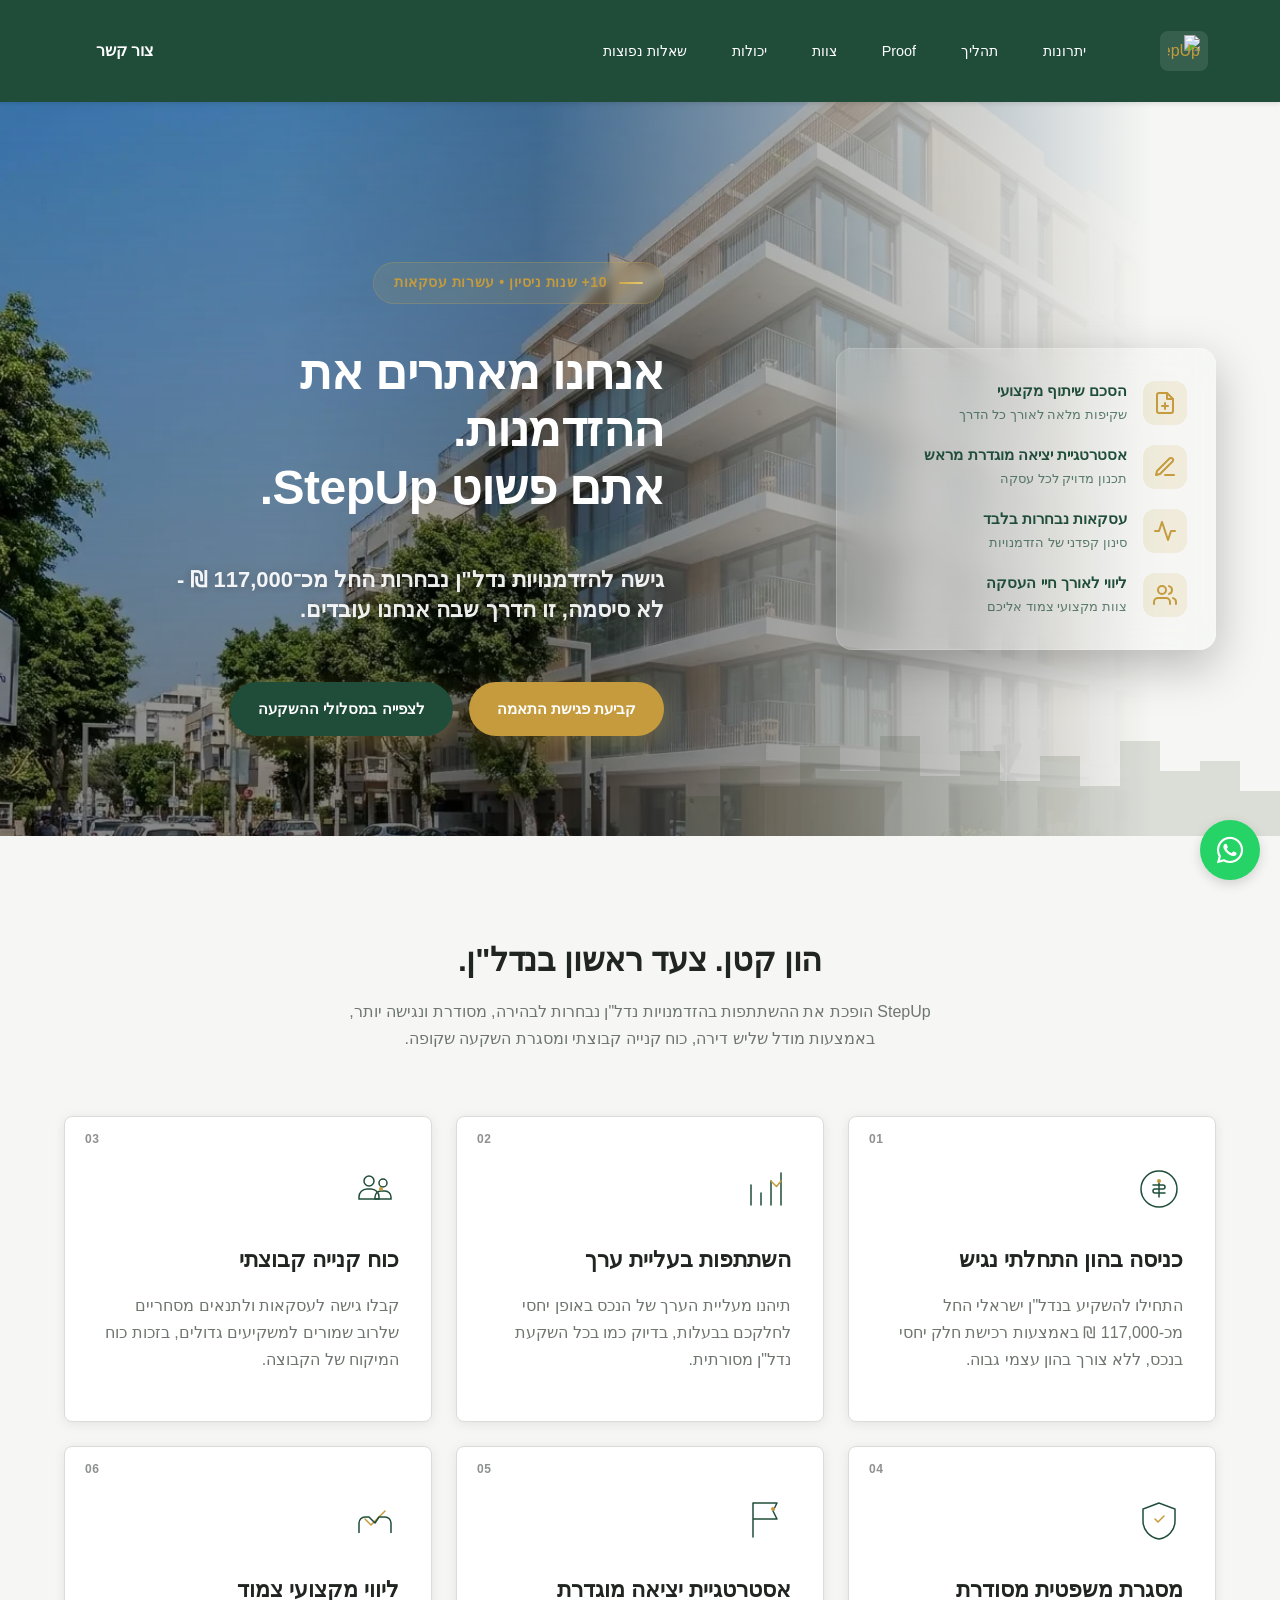
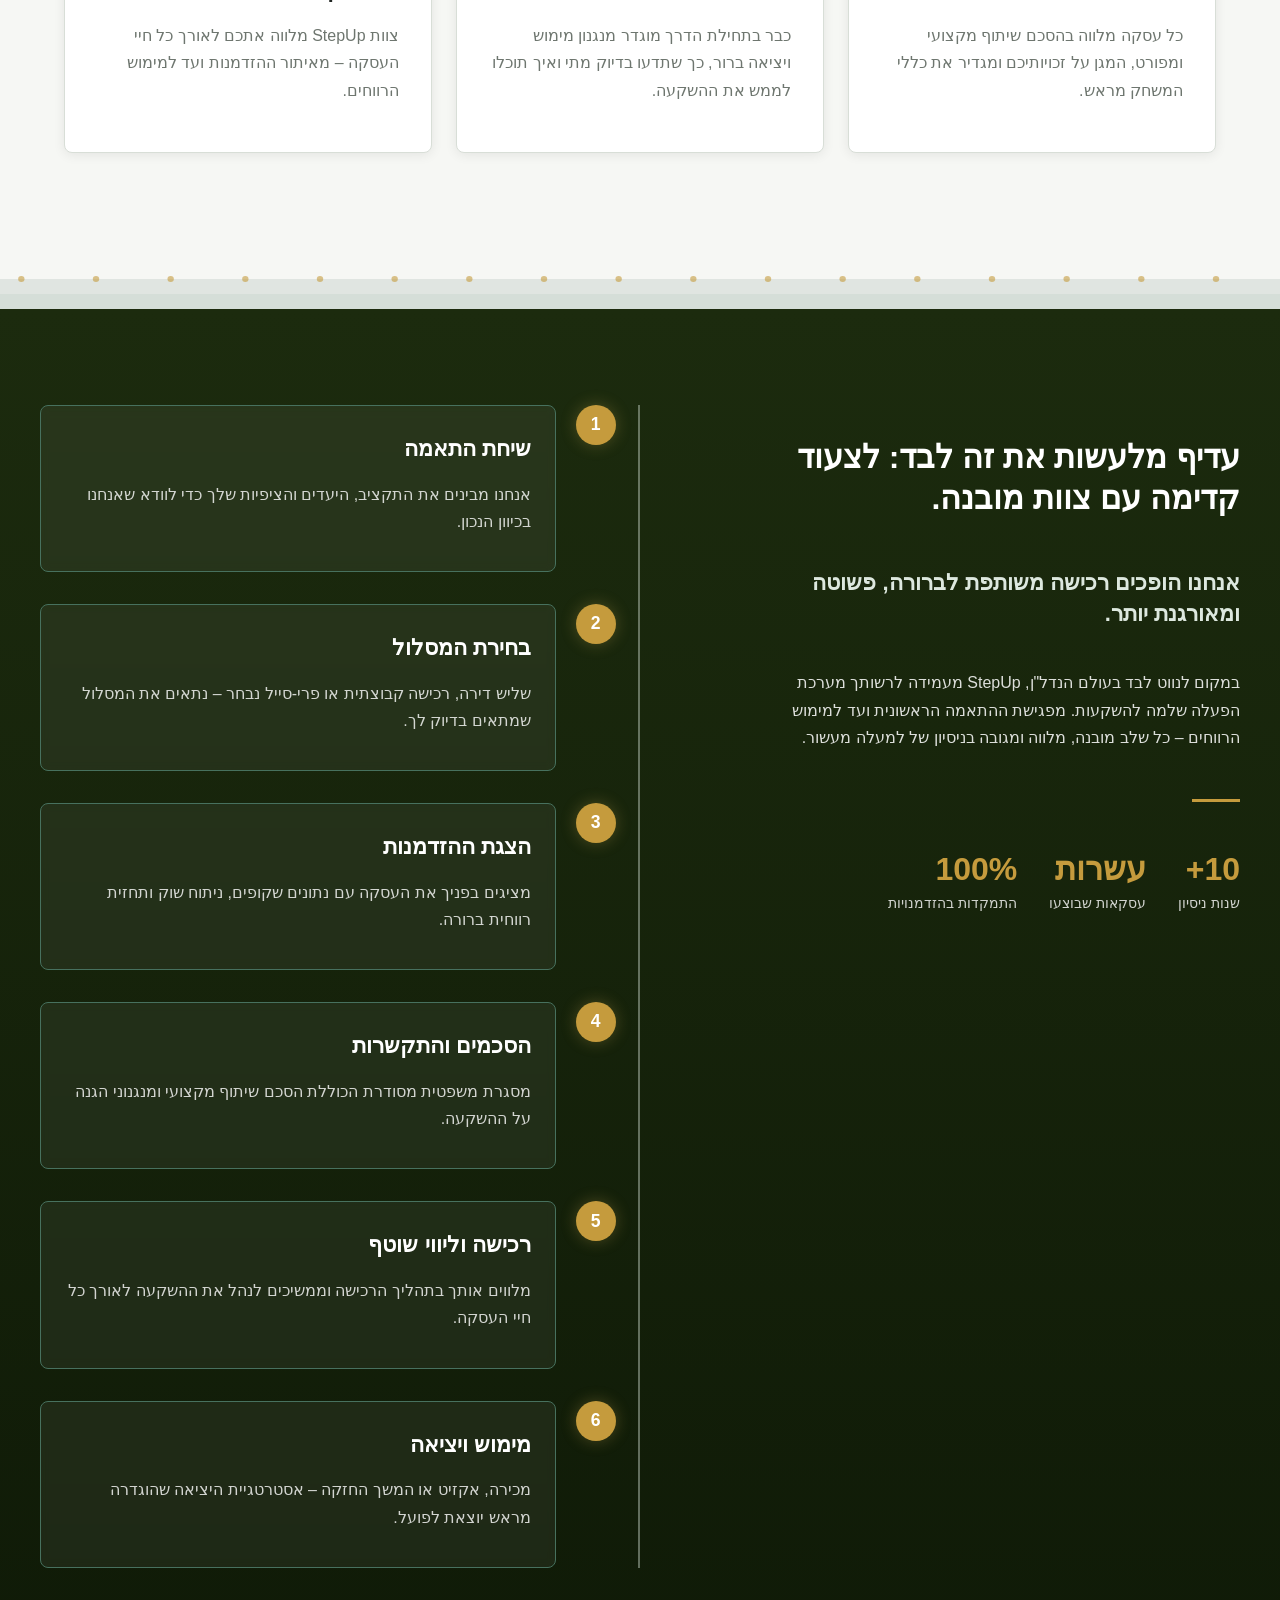
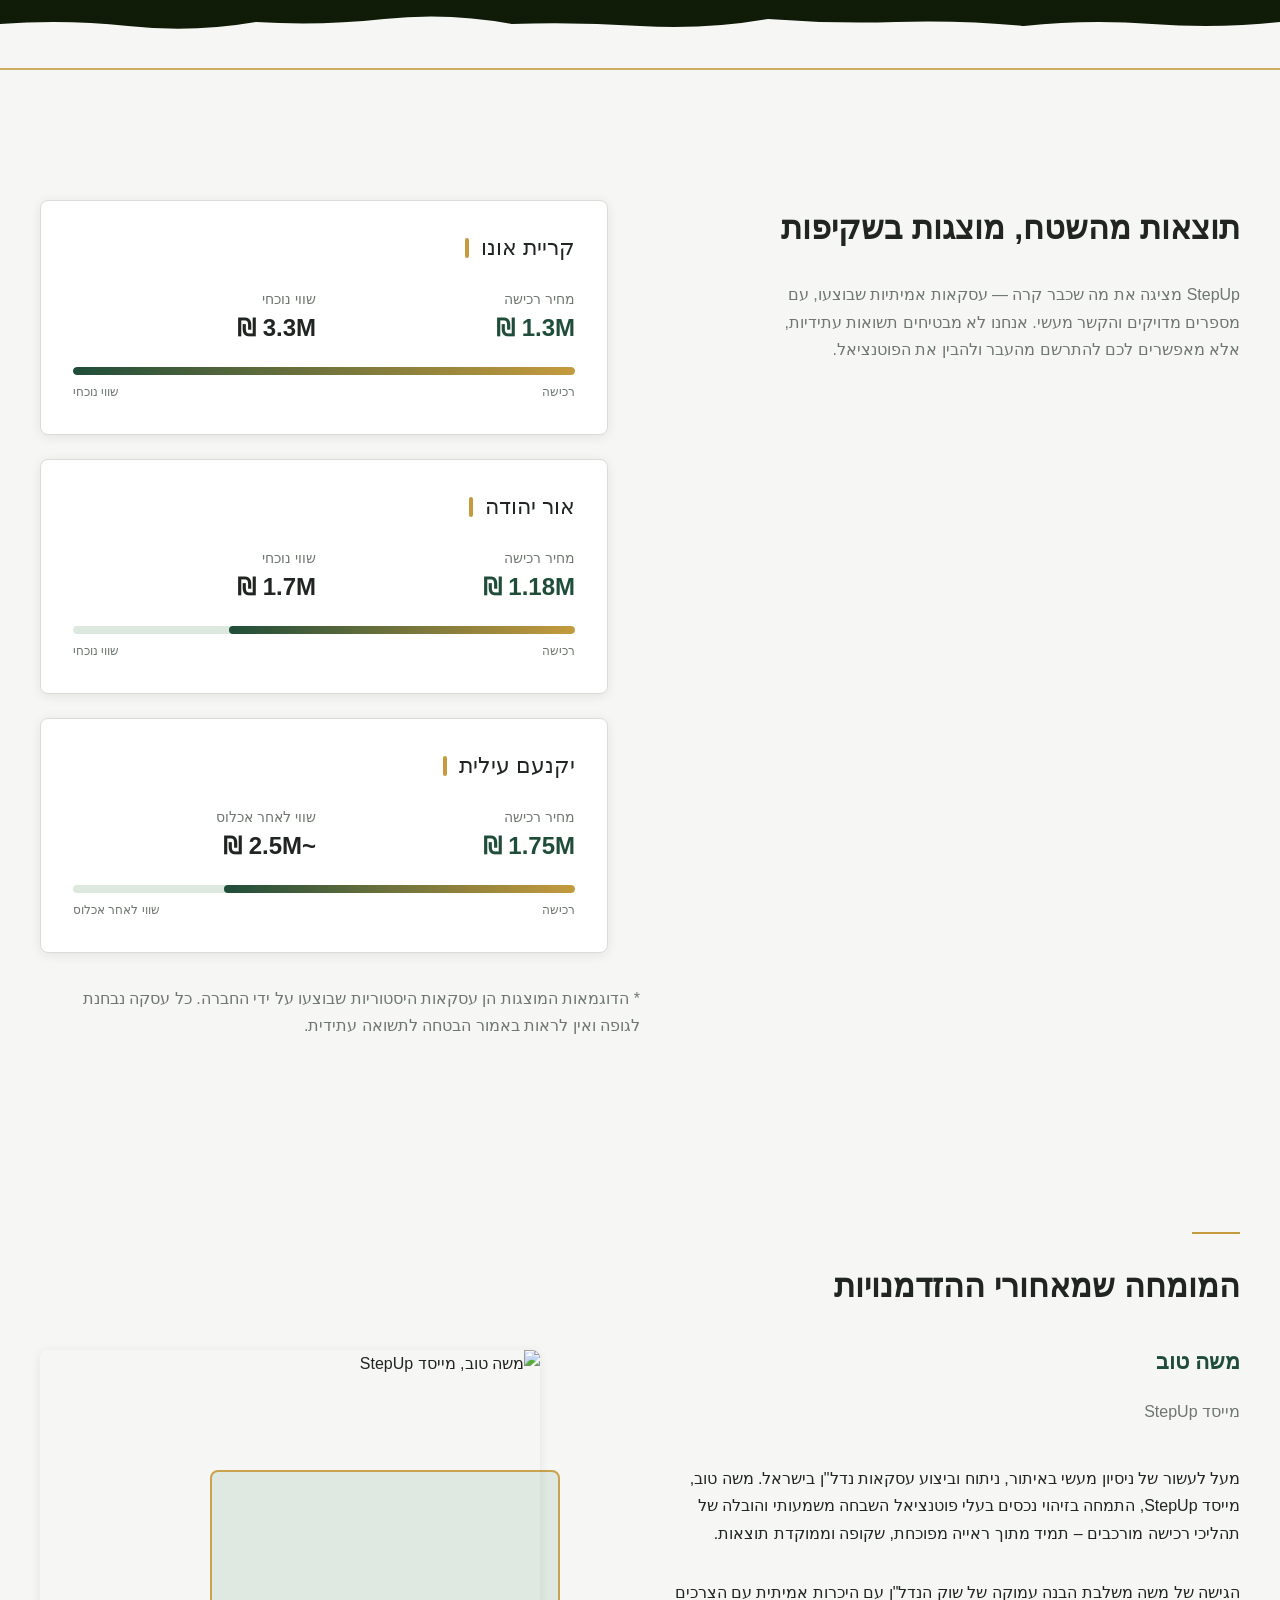
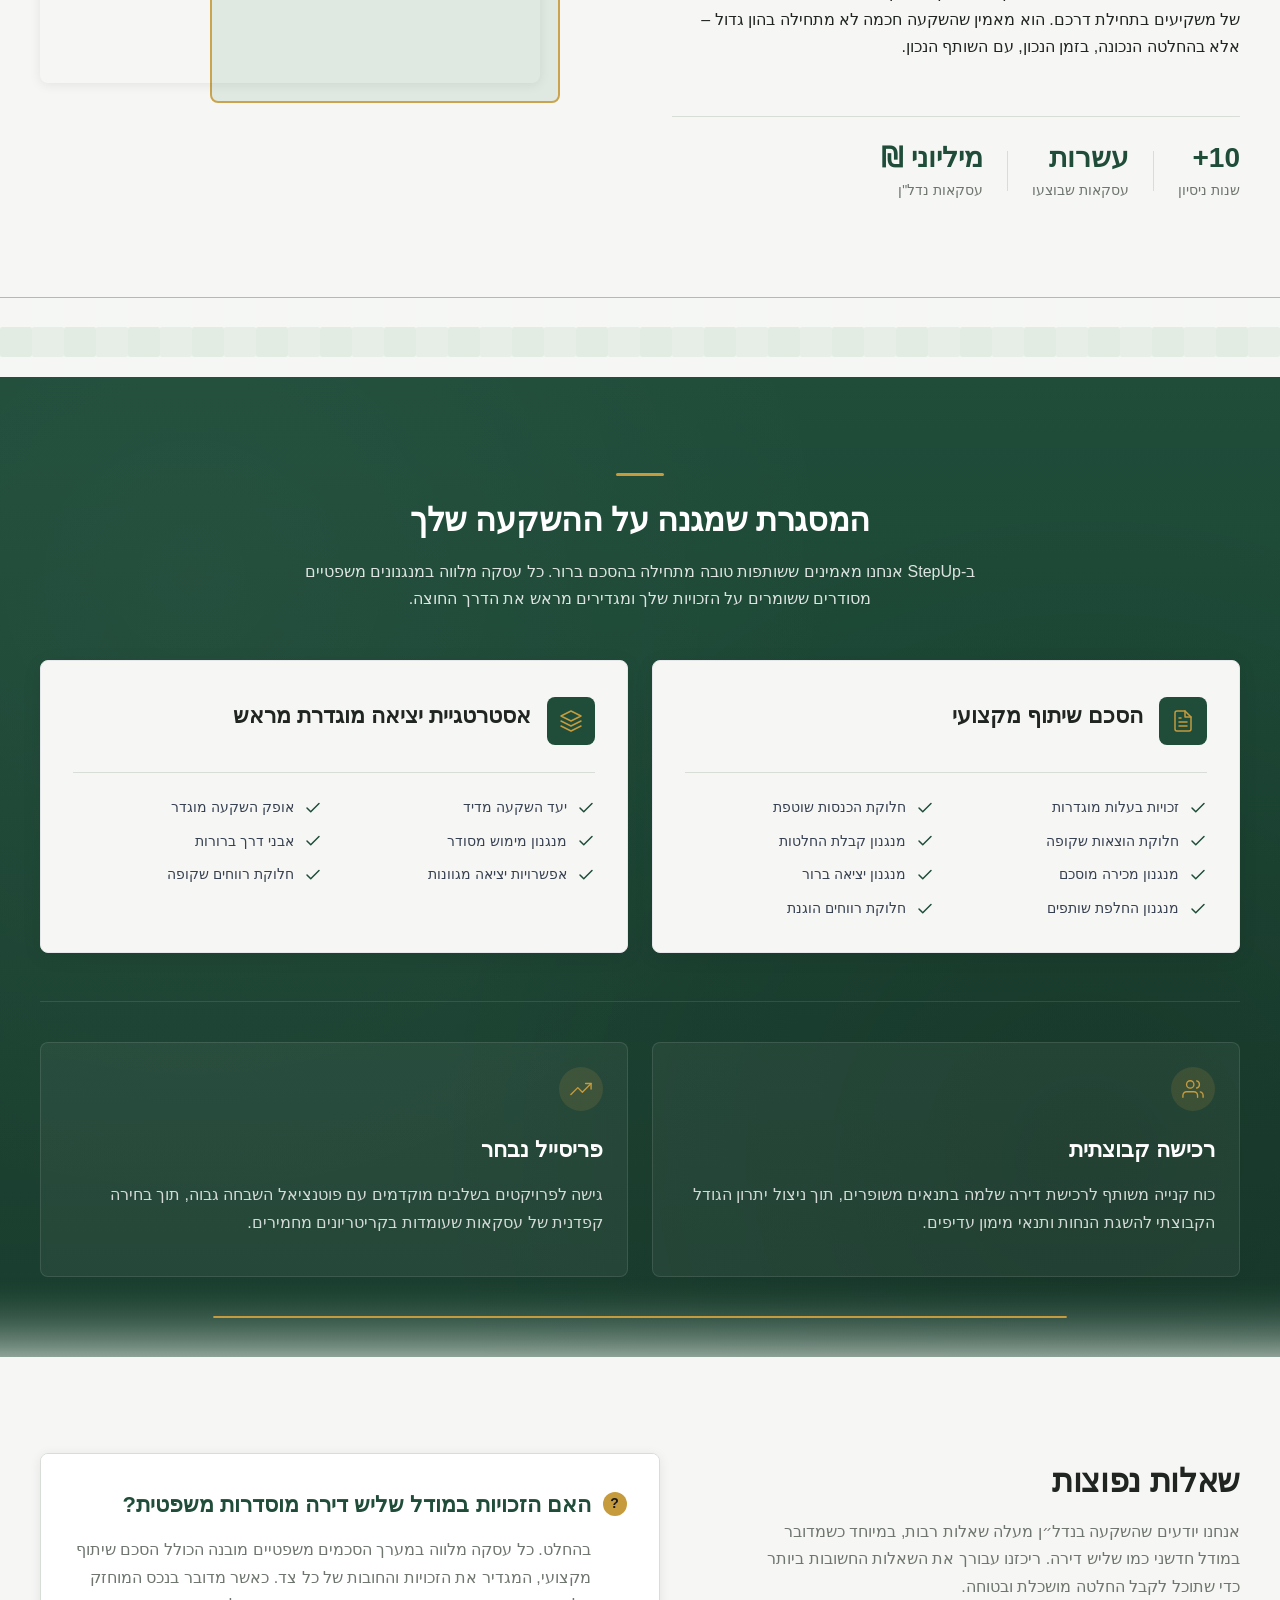
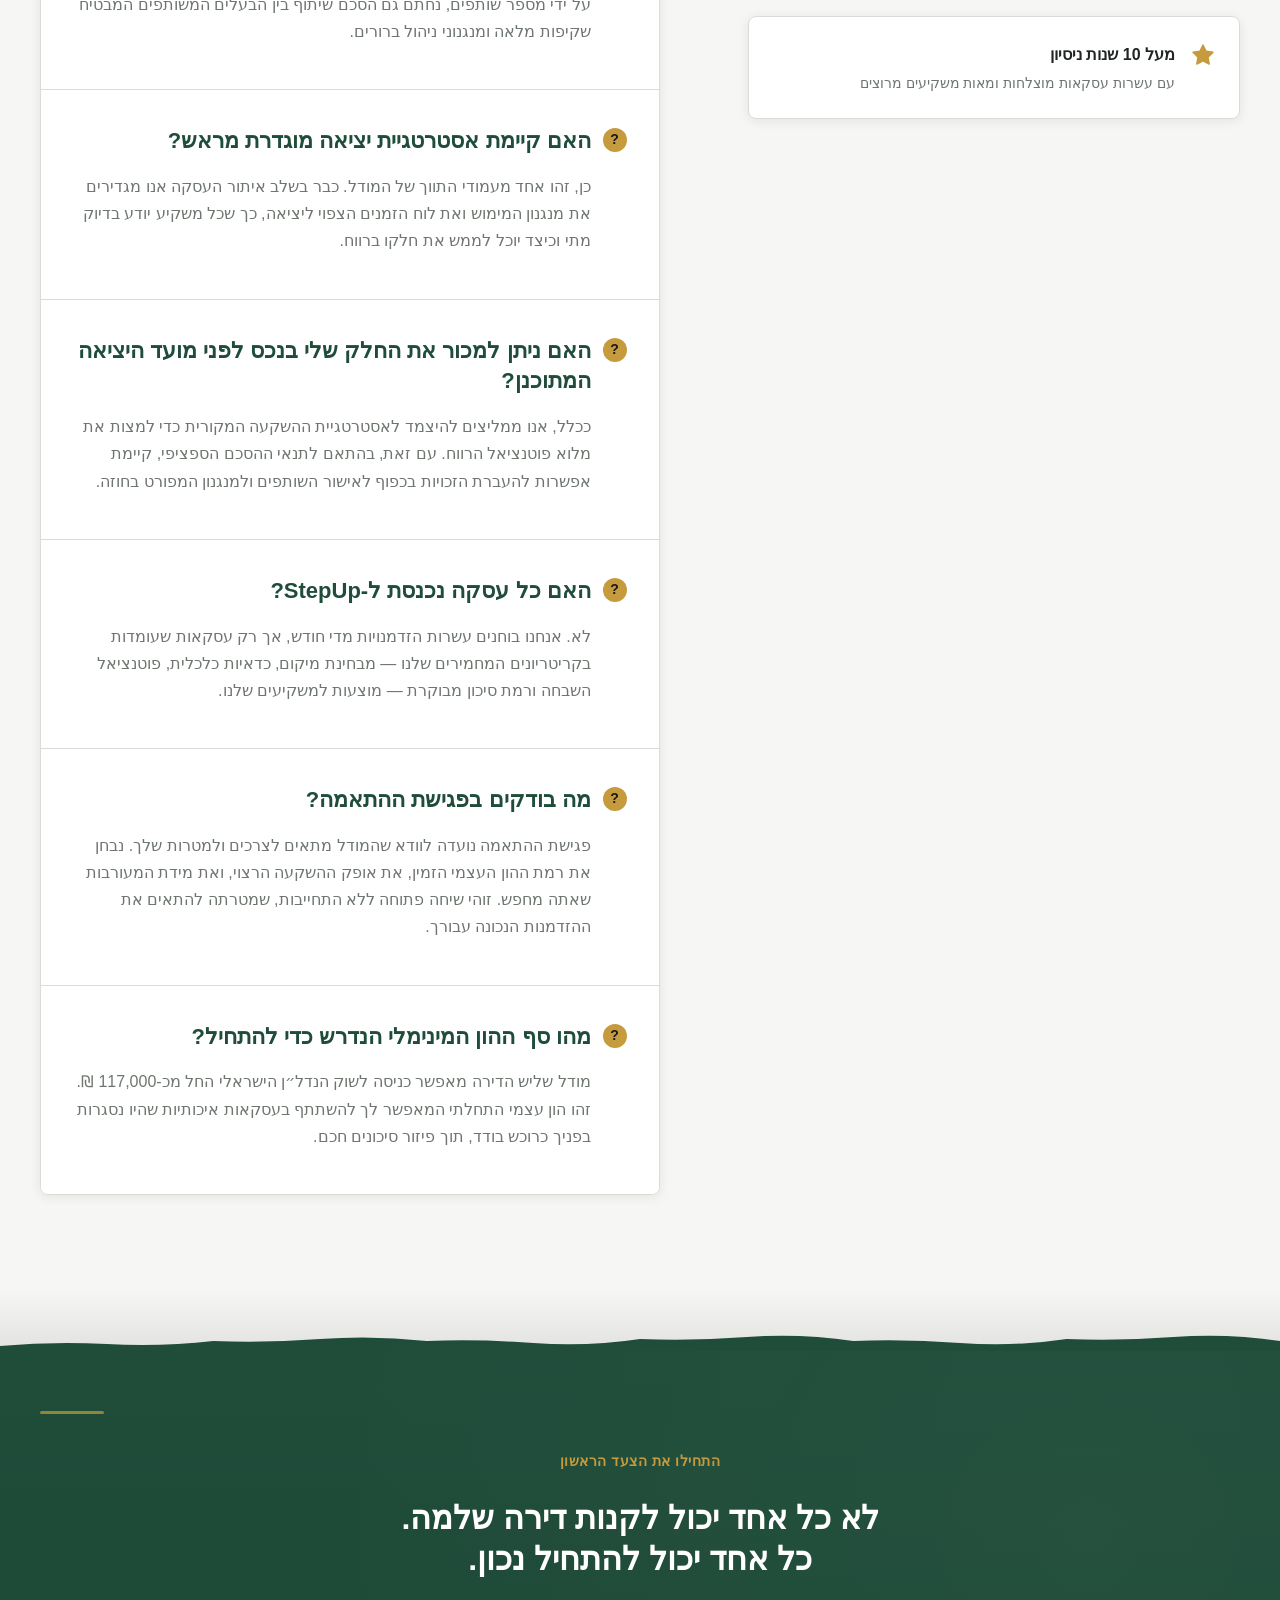
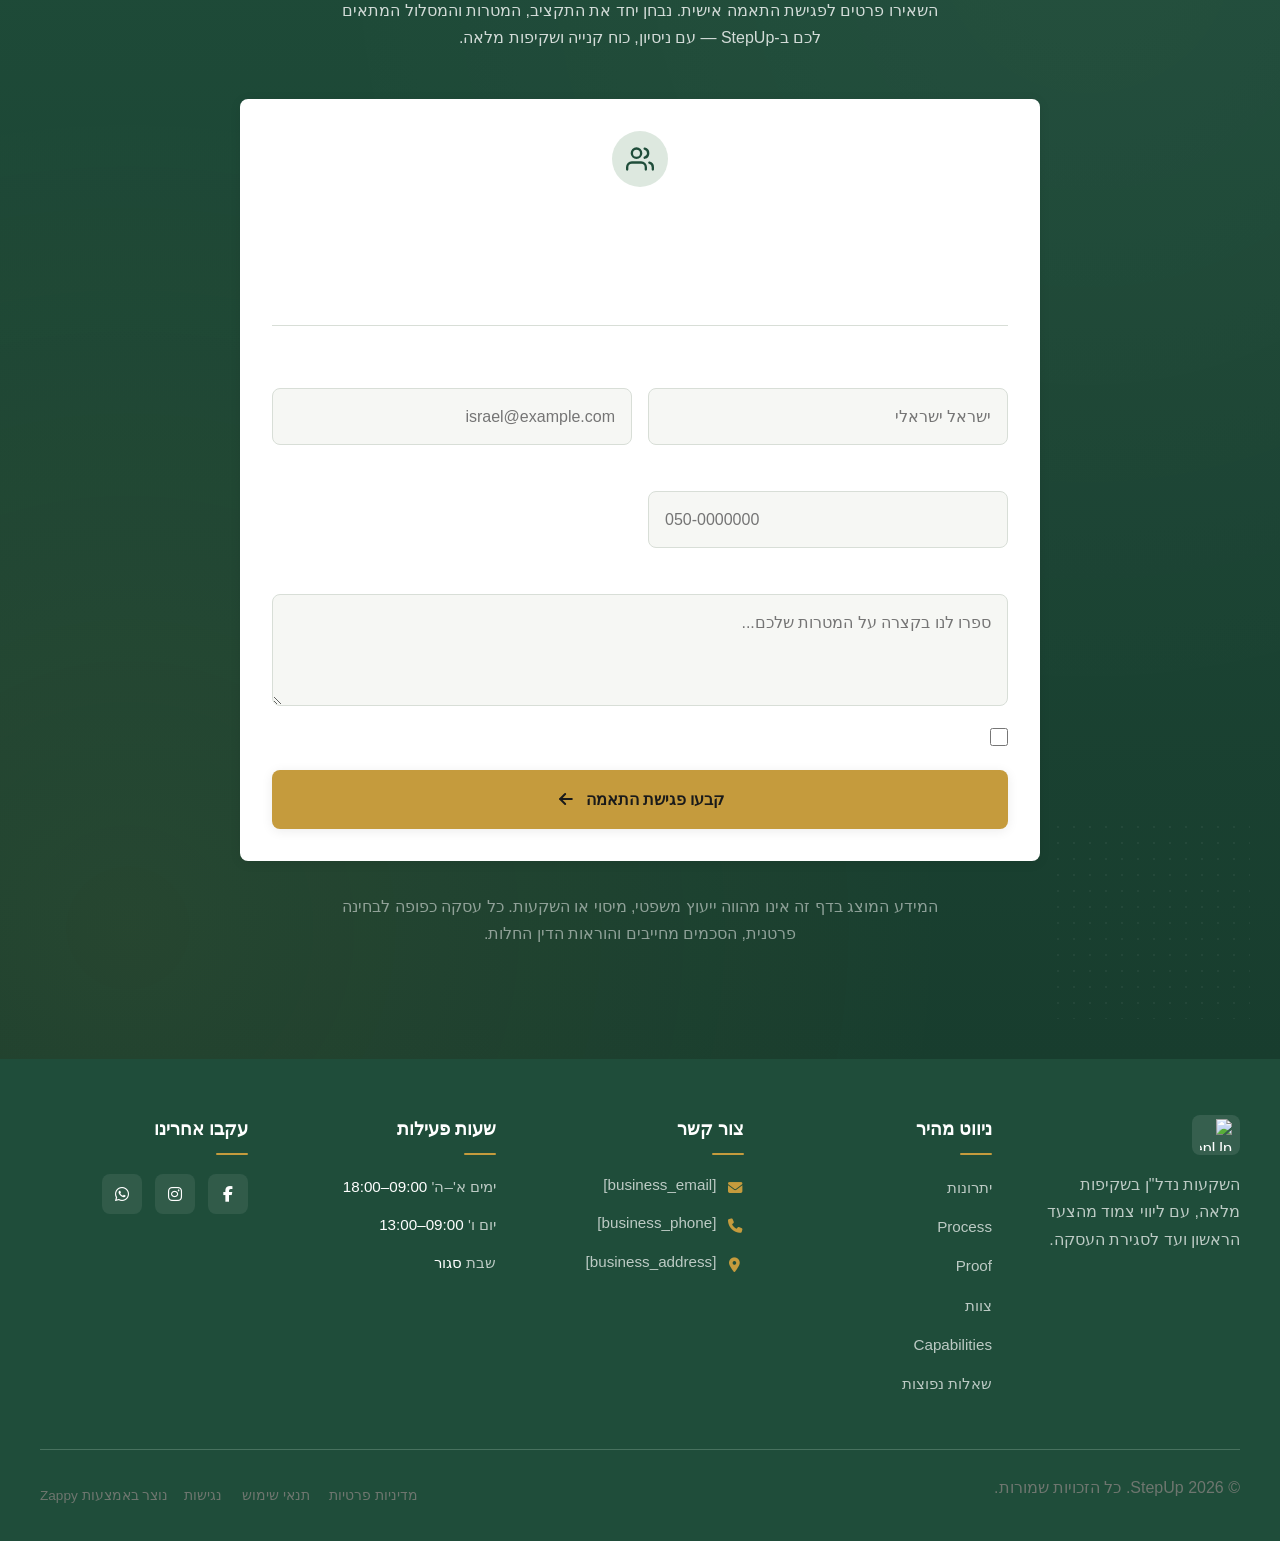
==== commit 6947f2d0: "Background sync: Progressive GitHub Sync" ====
--- a/public/index.html
+++ b/public/index.html
@@ -1 +1 @@
-<!doctype html><html dir="rtl" lang="he"><head><meta charset="UTF-8"><meta content="width=device-width,initial-scale=1" name="viewport"><meta content="index, follow" name="robots"><title>השקיעו בנדל״ן בהון עצמי נמוך — StepUp</title><meta content="הצטרפו למועדון השקעות הנדל״ן StepUp והתחילו להשקיע בשוק הישראלי החל מ-117,000 ש״ח בלבד. מודל שותפות ייחודי, שקיפות מלאה ותוצאות בשטח. קבעו פגישת ייעוץ עכשיו." name="description"><meta content="השקעות נדל״ן, מועדון השקעות, רכישת דירה שליש, השקעה בנדל״ן בהון עצמי נמוך, real estate investment corporation" name="keywords"><link href="/assets/favicon.ico" rel="icon" type="image/x-icon"><link href="/assets/favicon-16x16.png" rel="icon" type="image/png" sizes="16x16"><link href="/assets/favicon-32x32.png" rel="icon" type="image/png" sizes="32x32"><link href="/assets/favicon-48x48.png" rel="icon" type="image/png" sizes="48x48"><link href="/assets/favicon-192x192.png" rel="icon" type="image/png" sizes="192x192"><link href="/assets/favicon-512x512.png" rel="icon" type="image/png" sizes="512x512"><link href="/assets/apple-touch-icon.png" rel="apple-touch-icon"><script>!function(){"use strict";var t="1e374aaa-f490-4d53-9867-282feb75d7b7",e="https://api.zappy5.com/api/analytics/track",a=18e5,n=2592e6,o=!0,i=!0,r=!0;var s=function(){var e="zappy_visitor_"+t,a=null;try{if(a=localStorage.getItem(e)){var o=JSON.parse(a),i=Date.now();if(i-o.created<n)return o.lastSeen=i,localStorage.setItem(e,JSON.stringify(o)),o.id}}catch(t){console.warn("Zappy Analytics: LocalStorage not available")}var r="zv_"+Date.now()+"_"+Math.random().toString(36).substr(2,9);try{localStorage.setItem(e,JSON.stringify({id:r,created:Date.now(),lastSeen:Date.now()}))}catch(t){}return r}(),c=function(){var e="zappy_session_"+t,n=null;try{if(n=sessionStorage.getItem(e)){var o=JSON.parse(n),i=Date.now();if(i-o.timestamp<a)return o.timestamp=i,sessionStorage.setItem(e,JSON.stringify(o)),o.id}}catch(t){console.warn("Zappy Analytics: SessionStorage not available")}var r="zs_"+Date.now()+"_"+Math.random().toString(36).substr(2,9);try{sessionStorage.setItem(e,JSON.stringify({id:r,timestamp:Date.now()}))}catch(t){}return r}();function l(a,n){n=n||{};var o={website_id:t,event_type:a,page_path:window.location.pathname,referrer:document.referrer||"direct",visitor_id:s,session_id:c,metadata:n};if(navigator.sendBeacon){var i=new Blob([JSON.stringify(o)],{type:"application/json"});navigator.sendBeacon(e,i)}else fetch(e,{method:"POST",headers:{"Content-Type":"application/json"},body:JSON.stringify(o),keepalive:!0}).catch(function(t){console.warn("Zappy Analytics: Failed to track event",t)})}o&&l("pageview",{title:document.title,url:window.location.href}),i&&document.addEventListener("click",function(t){var e=t.target;if("BUTTON"===e.tagName||e.closest("button")){var a="BUTTON"===e.tagName?e:e.closest("button");l("click",{element:"button",text:a.textContent.trim().substring(0,100),id:a.id||null,class:a.className||null})}else if("A"===e.tagName||e.closest("a")){var n="A"===e.tagName?e:e.closest("a");l("navigation",{element:"link",text:n.textContent.trim().substring(0,100),href:n.href,external:n.hostname!==window.location.hostname})}},!0),r&&document.addEventListener("submit",function(t){var e=t.target;l("form_submit",{form_id:e.id||null,form_name:e.name||null,form_action:e.action||null,form_method:e.method||"GET"})},!0);var d=Date.now();window.addEventListener("beforeunload",function(){l("page_unload",{time_on_page:Math.floor((Date.now()-d)/1e3),page_path:window.location.pathname})}),window.zappyAnalytics={track:l,getVisitorId:function(){return s},getSessionId:function(){return c}}}()</script><meta content="השקיעו בנדל״ן בהון עצמי נמוך — StepUp" property="og:title"><meta content="הצטרפו למועדון השקעות הנדל״ן StepUp והתחילו להשקיע בשוק הישראלי החל מ-117,000 ש״ח בלבד. מודל שותפות ייחודי, שקיפות מלאה ותוצאות בשטח. קבעו פגישת ייעוץ עכשיו." property="og:description"><meta content="summary_large_image" name="twitter:card"><meta content="השקיעו בנדל״ן בהון עצמי נמוך — StepUp" name="twitter:title"><meta content="הצטרפו למועדון השקעות הנדל״ן StepUp והתחילו להשקיע בשוק הישראלי החל מ-117,000 ש״ח בלבד. מודל שותפות ייחודי, שקיפות מלאה ותוצאות בשטח. קבעו פגישת ייעוץ עכשיו." name="twitter:description"><meta content="website" property="og:type"><meta content="he_IL" property="og:locale"><style>.skip-link{position:absolute;top:0;left:0;transform:translateY(-200%);padding:12px 18px;background:var(--bg-dark,#1a1a1a);color:var(--text-light,#fff);font-weight:600;border-radius:0 0 8px 0;z-index:10000}.skip-link:focus{transform:none;outline:2px solid var(--ring,#fff);outline-offset:2px}:focus-visible{outline:2px solid var(--ring,currentColor);outline-offset:3px}</style><link href="/assets/favicon.ico" rel="icon" type="image/x-icon"><link href="/assets/favicon-16x16.png" rel="icon" type="image/png" sizes="16x16"><link href="/assets/favicon-32x32.png" rel="icon" type="image/png" sizes="32x32"><link href="/assets/favicon-48x48.png" rel="icon" type="image/png" sizes="48x48"><link href="/assets/favicon-192x192.png" rel="icon" type="image/png" sizes="192x192"><link href="/assets/favicon-512x512.png" rel="icon" type="image/png" sizes="512x512"><link href="/assets/apple-touch-icon.png" rel="apple-touch-icon"><link href="https://cdn.jsdelivr.net/npm/vanilla-cookieconsent@3/dist/cookieconsent.css" rel="stylesheet"><style data-zappy-section-v2-css="true">.index-hero-section{position:relative;width:100%;min-height:100vh;display:flex;align-items:center;justify-content:center;overflow:hidden;background-color:#1c2b0e;color:var(--text-light);direction:rtl}.index-hero-section .hero-bg-wrapper{position:absolute;inset:0;z-index:0;width:100%;height:100%;background-size:cover;background-position:center}.index-hero-section .hero-bg-wrapper img{display:none}.index-hero-section .hero-scrim{position:absolute;inset:0;z-index:1;background-image:linear-gradient(to right,rgba(28,43,14,.92) 0,rgba(28,43,14,.45) 55%,rgba(28,43,14,0) 100%);pointer-events:none}.index-hero-section .hero-overlay-group{position:relative;z-index:10;width:100%;max-width:1200px;margin:0 auto;padding:160px 24px 100px;display:flex;align-items:center;justify-content:flex-start}.index-hero-section .hero-content-container{display:flex;flex-direction:row-reverse;align-items:center;justify-content:space-between;width:100%;gap:48px}.index-hero-section .hero-text-block{flex:1 1 55%;max-width:600px;display:flex;flex-direction:column;align-items:flex-start;text-align:right;gap:24px}.index-hero-section .hero-badge{display:inline-flex;align-items:center;gap:12px;background:rgba(201,168,76,.12);padding:8px 20px;border-radius:100px;border:1px solid rgba(201,168,76,.25);backdrop-filter:blur(4px);margin-bottom:8px}.index-hero-section .badge-line{display:inline-block;width:24px;height:2px;background:linear-gradient(90deg,#c9a84c,#e8c96a);border-radius:2px}.index-hero-section .badge-text{font-size:.875rem;font-weight:600;letter-spacing:.04em;color:var(--accent);white-space:nowrap}.index-hero-section .hero-headline{font-size:3rem;font-weight:700;letter-spacing:-.01em;line-height:1.15;color:var(--text-light);margin:0}.index-hero-section .hero-headline br{display:block}.index-hero-section .hero-subtitle{font-size:1.25rem;font-weight:400;line-height:1.6;color:var(--text-light);opacity:.92;margin:0;max-width:520px;text-shadow:0 1px 8px rgba(0,0,0,.25)}.index-hero-section .hero-cta-group{display:flex;flex-wrap:wrap;align-items:center;gap:16px;margin-top:16px}.index-hero-section .btn-primary{background:var(--accent);color:#1a1a1a;padding:14px 28px;border-radius:100px;border:none;font-weight:600;font-size:.95rem;display:inline-flex;align-items:center;gap:8px;cursor:pointer;text-decoration:none;transition:all .35s cubic-bezier(.4, 0, .2, 1);box-shadow:0 8px 24px rgba(201,168,76,.3);white-space:nowrap}.index-hero-section .btn-primary:hover{transform:translateY(-2px);box-shadow:0 12px 32px rgba(201,168,76,.45);background:#e8c96a}.index-hero-section .btn-ghost{background:0 0;color:var(--text-light);border:2px solid rgba(255,255,255,.5);padding:12px 26px;border-radius:100px;font-weight:500;font-size:.9rem;display:inline-flex;align-items:center;gap:8px;cursor:pointer;text-decoration:none;transition:all .35s cubic-bezier(.4, 0, .2, 1);backdrop-filter:blur(4px);white-space:nowrap}.index-hero-section .btn-ghost:hover{background:rgba(255,255,255,.12);border-color:var(--text-light);transform:translateY(-2px)}.index-hero-section .hero-metrics-panel{flex:0 1 380px;display:flex;flex-direction:column;gap:20px;background:rgba(255,255,255,.08);backdrop-filter:blur(16px);-webkit-backdrop-filter:blur(16px);border-radius:16px;padding:32px 28px;border:1px solid rgba(255,255,255,.15);box-shadow:0 16px 48px rgba(0,0,0,.25);align-self:center}.index-hero-section .metric-item{display:flex;align-items:flex-start;gap:16px;text-align:right}.index-hero-section .metric-icon{flex-shrink:0;width:44px;height:44px;display:flex;align-items:center;justify-content:center;background:rgba(201,168,76,.15);border-radius:12px;color:var(--accent)}.index-hero-section .metric-content{display:flex;flex-direction:column;gap:4px;color:var(--text-light)}.index-hero-section .metric-title{font-size:.95rem;font-weight:600;line-height:1.3;color:var(--text-light)}.index-hero-section .metric-desc{font-size:.8rem;font-weight:400;line-height:1.5;color:var(--text-light);opacity:.7}.index-hero-section .hero-city-skyline{position:absolute;bottom:0;inset-inline-start:0;width:60%;max-width:600px;z-index:2;pointer-events:none;opacity:.35}.index-hero-section .hero-city-skyline svg{display:block;width:100%;height:auto}@media (max-width:768px){.index-hero-section{min-height:100vh;padding-top:100px}.index-hero-section .hero-overlay-group{padding:120px 16px 60px}.index-hero-section .hero-content-container{flex-direction:column;align-items:flex-start;gap:40px}.index-hero-section .hero-text-block{max-width:100%;flex:1 1 auto;align-items:flex-start;text-align:right}.index-hero-section .hero-headline{font-size:2.2rem;line-height:1.25}.index-hero-section .hero-headline br{display:none}.index-hero-section .hero-subtitle{font-size:1.1rem;max-width:100%}.index-hero-section .hero-cta-group{width:100%;flex-direction:column;align-items:stretch}.index-hero-section .btn-ghost,.index-hero-section .btn-primary{justify-content:center;text-align:center;width:100%}.index-hero-section .hero-metrics-panel{flex:1 1 auto;width:100%;max-width:100%;padding:24px 20px;gap:16px}.index-hero-section .hero-city-skyline{width:80%;opacity:.25}}@media (min-width:769px) and (max-width:1024px){.index-hero-section .hero-content-container{gap:32px}.index-hero-section .hero-headline{font-size:2.5rem}.index-hero-section .hero-metrics-panel{flex:0 1 320px;padding:24px 20px}}.hero .hero-title,.hero h1,.hero-section h1,.hero-title,[class*=hero-] h1,[class~=hero] h1{font-size:48px!important;line-height:1.2!important}@media (max-width:1024px){.hero .hero-title,.hero h1,.hero-section h1,.hero-title,[class*=hero-] h1,[class~=hero] h1{font-size:36px!important}}@media (max-width:768px){.hero .hero-title,.hero h1,.hero-section h1,.hero-title,[class*=hero-] h1,[class~=hero] h1{font-size:28px!important}}</style><style id="zappy-critical-above-fold-css">html{box-sizing:border-box;-webkit-text-size-adjust:100%}*,::after,::before{box-sizing:inherit}body{margin:0;min-width:320px;overflow-x:clip}img,svg,video{max-width:100%;height:auto}main{display:block}.container{width:min(100% - 32px,1200px);margin-inline:auto}.navbar,header .navbar,header[role=banner],nav.navbar{position:relative;z-index:1000;width:100%}.nav-container,.navbar .container{display:flex;align-items:center;justify-content:space-between;min-height:64px}.logo,.logo-link img{display:block;width:35px;height:35px;object-fit:contain}#navMenu,.nav-menu{list-style:none}.fa,.fa-brands,.fa-regular,.fa-solid,.fab,.far,.fas{display:inline-block;min-width:1em;text-align:center}html:not(#zappy-noop) .navbar:has(.nav-ecommerce-icons)>.phone-header-btn,html:not(#zappy-noop)[data-zappy-site-type=ecommerce] .phone-header-btn{display:none!important;visibility:hidden!important;width:0!important;height:0!important;pointer-events:none!important}.hero-section,.index-hero-section,section[class*=hero]{position:relative;overflow:hidden;min-height:560px}.hero-bg-image,.hero-bg-wrapper,section[class*=hero] [class*=hero-bg]{position:absolute;inset:0;width:100%;height:100%}.hero-bg-image img,.hero-bg-wrapper img,section[class*=hero] [data-hero-bg],section[class*=hero] img[data-hero-background=true]{width:100%!important;height:100%!important;object-fit:cover!important;display:block}.hero-content,section[class*=hero] .container{position:relative;z-index:2}@media(max-width:768px){:root{--header-height:72px;--total-header-height:72px;--zappy-mobile-menu-top:72px}html[data-zappy-site-type=ecommerce] body{padding-top:var(--total-header-height,72px)}html[data-zappy-site-type=ecommerce] body>.navbar:not(.zappy-catalog-menu),html[data-zappy-site-type=ecommerce] body>nav.navbar{position:fixed!important;top:0;left:0;right:0;z-index:100000;width:100%;margin-bottom:0}.zappy-catalog-menu{position:fixed;top:var(--header-height,72px);left:0;right:0;z-index:99999}.nav-container,.navbar .container{min-height:60px}#navMenu,.nav-menu{max-width:100vw;overflow-x:hidden}.hero-section,.index-hero-section,section[class*=hero]{min-height:100svh}.hero-bg-image,.hero-bg-wrapper,.hero-scrim{min-height:100svh}}</style><link href="/styles.css" rel="preload" as="style"><link href="/styles.css" rel="stylesheet" media="print" onload='this.media="all"'><noscript><link href="/styles.css" rel="stylesheet"></noscript><script>window.ZAPPY_WEBSITE_ID="1e374aaa-f490-4d53-9867-282feb75d7b7",window.ZAPPY_API_BASE="https://api.zappy5.com"</script><style id="zappy-dropdown-submenu-styles">#navMenu li:has(.sub-menu),.nav-menu li:has(.sub-menu),.navbar li:has(.sub-menu),nav li:has(.sub-menu){position:relative}#navMenu .sub-menu,.nav-menu .sub-menu,.navbar .sub-menu,nav .sub-menu{display:block!important;position:absolute!important;top:100%;left:0;min-width:220px;border-radius:8px;box-shadow:0 8px 25px rgba(0,0,0,.15);padding:8px 0;opacity:0;visibility:hidden;transform:translateY(10px);transition:all .3s ease;z-index:1000;list-style:none;pointer-events:none}#navMenu li:hover>.sub-menu,.nav-menu li:hover>.sub-menu,.navbar li:hover>.sub-menu,nav li:hover>.sub-menu{opacity:1!important;visibility:visible!important;transform:translateY(0)!important;pointer-events:auto!important}.sub-menu li{list-style:none;margin:0;padding:0}.sub-menu a{display:block!important;padding:10px 16px!important;color:var(--text-dark,#333)!important;font-weight:500;text-decoration:none;white-space:nowrap;transition:background-color .2s}.sub-menu .zappy-nav-child>a{padding-left:28px!important;font-size:.9em!important;opacity:.85!important}[dir=rtl] .sub-menu .zappy-nav-child>a,html[lang=ar] .sub-menu .zappy-nav-child>a,html[lang=he] .sub-menu .zappy-nav-child>a{padding-left:10px!important;padding-right:28px!important}.sub-menu .zappy-nav-parent>a{font-weight:600!important}.sub-menu a:hover{background-color:#f5f5f5}[dir=rtl] .nav-menu .sub-menu,[dir=rtl] .navbar .sub-menu,[dir=rtl] nav .sub-menu,html[lang=ar] .nav-menu .sub-menu,html[lang=ar] .navbar .sub-menu,html[lang=ar] nav .sub-menu,html[lang=he] .nav-menu .sub-menu,html[lang=he] .navbar .sub-menu,html[lang=he] nav .sub-menu{left:auto!important;right:0!important}.sub-menu:empty,.sub-menu:not(:has(li)):not(:has(> a)),.sub-menu:not(:has(li:not(.zappy-hidden-menu-item))):not(:has(> a)){display:none!important;opacity:0!important;visibility:hidden!important;pointer-events:none!important}li:has(.menu-group-title):hover>.sub-menu{opacity:1!important;visibility:visible!important;transform:translateY(0)!important;pointer-events:auto!important}#navMenu>li>.menu-group-title,.nav-menu>li>.menu-group-title{display:inline-block;padding:.5rem 1rem;cursor:default;user-select:none}@media (max-width:768px){#navMenu .sub-menu,.nav-menu .sub-menu,.navbar .sub-menu,nav .sub-menu{position:static!important;transform:none!important;box-shadow:none!important;background:0 0!important;max-height:0;overflow:hidden;opacity:0;visibility:hidden;transition:max-height .3s ease,opacity .3s ease;padding:0!important;border-radius:0!important}#navMenu .sub-menu.mobile-expanded,.nav-menu .sub-menu.mobile-expanded,.navbar .sub-menu.mobile-expanded{max-height:none!important;overflow-y:visible!important;opacity:1!important;visibility:visible!important;padding:8px 0 8px 16px!important}[dir=rtl] .sub-menu.mobile-expanded,html[lang=he] .sub-menu.mobile-expanded{padding:8px 16px 8px 0!important}#navMenu li:hover>.sub-menu,.nav-menu li:hover>.sub-menu,.navbar li:hover>.sub-menu,nav li:hover>.sub-menu{opacity:0;visibility:hidden;pointer-events:none}#navMenu li>.sub-menu.mobile-expanded,.nav-menu li>.sub-menu.mobile-expanded,.navbar li>.sub-menu.mobile-expanded,nav li>.sub-menu.mobile-expanded{opacity:1!important;visibility:visible!important;pointer-events:auto!important}#navMenu li:has(.sub-menu),.nav-menu li:has(.sub-menu),.navbar li:has(.sub-menu),nav li:has(.sub-menu){display:flex!important;flex-wrap:wrap!important;align-items:center!important;position:relative!important;min-height:44px!important}#navMenu li:has(.sub-menu)>a,.nav-menu li:has(.sub-menu)>a,.navbar li:has(.sub-menu)>a,nav li:has(.sub-menu)>a{flex:1!important;min-width:0!important}#navMenu li:has(.sub-menu)>.menu-group-title,.nav-menu li:has(.sub-menu)>.menu-group-title,.navbar li:has(.sub-menu)>.menu-group-title,nav li:has(.sub-menu)>.menu-group-title{flex:1!important;min-width:0!important;padding:0!important;line-height:inherit!important}#navMenu li:has(.sub-menu)>.sub-menu,.nav-menu li:has(.sub-menu)>.sub-menu,.navbar li:has(.sub-menu)>.sub-menu,nav li:has(.sub-menu)>.sub-menu{flex-basis:100%!important;width:100%!important}#navMenu li:has(.sub-menu)>a [class*=arrow],#navMenu li:has(.sub-menu)>a [class*=chevron],.nav-menu li:has(.sub-menu)>a .fa-angle-down,.nav-menu li:has(.sub-menu)>a .fa-chevron-down,.nav-menu li:has(.sub-menu)>a [class*=arrow],.nav-menu li:has(.sub-menu)>a [class*=chevron],nav li:has(.sub-menu)>a [class*=arrow],nav li:has(.sub-menu)>a [class*=chevron]{display:none!important;visibility:hidden!important}.mobile-submenu-toggle{display:flex!important;align-items:center!important;justify-content:center!important;width:44px!important;height:auto!important;background:0 0!important;border:none!important;cursor:pointer!important;color:var(--text-light)!important;position:static!important;flex-shrink:0!important;align-self:stretch!important;z-index:2!important;padding:0!important;margin:0!important}.mobile-submenu-toggle::after{content:''!important;width:0!important;height:0!important;border-left:6px solid transparent!important;border-right:6px solid transparent!important;border-top:7px solid currentColor!important;transition:transform .3s ease!important}.mobile-submenu-toggle.expanded::after{transform:rotate(180deg)!important}.sub-menu a{padding:10px 0!important;display:block!important;color:var(--text-light)!important;white-space:normal!important}.sub-menu .zappy-nav-child>a{padding-left:28px!important;font-size:.9em!important;opacity:.85!important}[dir=rtl] .sub-menu .zappy-nav-child>a,html[lang=ar] .sub-menu .zappy-nav-child>a,html[lang=he] .sub-menu .zappy-nav-child>a{padding-left:0!important;padding-right:28px!important}.sub-menu .zappy-nav-parent>a{font-weight:600!important}#navMenu.active,.nav-menu.active{max-width:100vw!important;overflow-x:hidden!important;box-sizing:border-box!important}.navbar .sub-menu li a,.zappy-products-dropdown .sub-menu a,nav.navbar .sub-menu li a{color:var(--text-light)!important}}@media (min-width:769px){.mobile-submenu-toggle{display:none!important}}</style><style id="zappy-widget-visibility">html[dir=rtl] .whatsapp-float{right:20px!important;left:auto!important}html:not([dir]) .whatsapp-float,html[dir=ltr] .whatsapp-float{left:20px!important;right:auto!important}html[dir=rtl] #mic-access-tool-general-button,html[dir=rtl] #mic-init-access-tool #mic-access-tool-general-button,html[dir=rtl] #mic-init-access-tool .mic-access-tool-general-button,html[dir=rtl] ._access-icon,html[dir=rtl] .mic-access-tool-general-button{left:20px!important;right:auto!important}html:not([dir]) #mic-access-tool-general-button,html:not([dir]) #mic-init-access-tool #mic-access-tool-general-button,html:not([dir]) #mic-init-access-tool .mic-access-tool-general-button,html:not([dir]) ._access-icon,html:not([dir]) .mic-access-tool-general-button,html[dir=ltr] #mic-access-tool-general-button,html[dir=ltr] #mic-init-access-tool #mic-access-tool-general-button,html[dir=ltr] #mic-init-access-tool .mic-access-tool-general-button,html[dir=ltr] ._access-icon,html[dir=ltr] .mic-access-tool-general-button{right:20px!important;left:auto!important}@media (max-width:768px){.whatsapp-float{display:flex!important}}@media (min-width:769px){.whatsapp-float{display:flex!important}}@media (max-width:768px){#mic-access-tool-general-button,#mic-init-access-tool #mic-access-tool-general-button,#mic-init-access-tool .mic-access-tool-general-button,._access-icon,.mic-access-tool-general-button{display:flex!important;visibility:visible!important;opacity:1!important;pointer-events:auto!important}#mic-access-tool-box.opened-mic-access-tool,#mic-init-access-tool #mic-access-tool-box.opened-mic-access-tool,.mic-access-tool-box.opened-mic-access-tool{visibility:visible!important;opacity:1!important;pointer-events:auto!important}}@media (min-width:769px){#mic-access-tool-general-button,#mic-init-access-tool #mic-access-tool-general-button,#mic-init-access-tool .mic-access-tool-general-button,._access-icon,.mic-access-tool-general-button{display:flex!important;visibility:visible!important;opacity:1!important;pointer-events:auto!important}#mic-access-tool-box.opened-mic-access-tool,#mic-init-access-tool #mic-access-tool-box.opened-mic-access-tool,.mic-access-tool-box.opened-mic-access-tool{visibility:visible!important;opacity:1!important;pointer-events:auto!important}}</style></head><body><a href="#main" class="skip-link">דלג לתוכן הראשי</a><nav class="navbar" dir="rtl"><button class="mobile-toggle" aria-label="Menu" id="mobileToggle"><svg viewBox="0 0 24 24" fill="none" class="hamburger-icon" height="24" style="display:block !important" width="24"><path d="M3 12h18M3 6h18M3 18h18" stroke="currentColor" stroke-width="2" stroke-linecap="round"></path></svg> <svg viewBox="0 0 24 24" fill="none" class="close-icon" height="24" style="display:none !important" width="24"><path d="M18 6L6 18M6 6l12 12" stroke="currentColor" stroke-width="2" stroke-linecap="round"></path></svg></button> <button class="phone-header-btn" aria-label="Call" data-phone="[business_phone]"><svg viewBox="0 0 24 24" fill="currentColor" height="20" width="20"><path d="M22 16.92v3a2 2 0 0 1-2.18 2 19.79 19.79 0 0 1-8.63-3.07 19.5 19.5 0 0 1-6-6 19.79 19.79 0 0 1-3.07-8.67A2 2 0 0 1 4.11 2h3a2 2 0 0 1 2 1.72 12.84 12.84 0 0 0 .7 2.81 2 2 0 0 1-.45 2.11L8.09 9.91a16 16 0 0 0 6 6l1.27-1.27a2 2 0 0 1 2.11-.45 12.84 12.84 0 0 0 2.81.7A2 2 0 0 1 22 16.92z"></path></svg></button><div class="nav-container"><div class="nav-right-group"><div class="nav-brand"><a href="/" class="logo-link"><img alt="StepUp" class="logo" decoding="async" height="35" src="/assets/site-----image-1.webp" width="35"></a></div><ul class="nav-menu" id="navMenu"><li><a href="#benefits">יתרונות</a></li><li><a href="#process">תהליך</a></li><li><a href="#proof">Proof</a></li><li><a href="#team">צוות</a></li><li><a href="#capabilities">Capabilities</a></li><li><a href="#faq">שאלות נפוצות</a></li><li class="mobile-contact-link nav-cta-mobile-item"><a href="#cta" class="nav-cta-btn">צור קשר</a></li></ul></div><div class="nav-cta-container"><a href="#cta" class="nav-cta-btn">צור קשר</a></div></div></nav><script>window.addEventListener("load",function(){const e=document.querySelector(".navbar, nav, header");if(!e)return void console.log("[Navbar] Navbar element not found");let t=document.getElementById("mobileToggle")||document.querySelector(".mobile-toggle")||document.querySelector(".hamburger")||document.querySelector(".hamburger-menu")||document.querySelector(".menu-toggle")||document.querySelector(".burger-menu")||document.querySelector('[aria-label="Menu"]')||document.querySelector('[aria-label="תפריט"]');const o=document.querySelector(".phone-header-btn"),n=window.getComputedStyle(e);let r=n.backgroundColor;if(console.log("[Navbar] Initial navbar background:",r),"transparent"===r||"rgba(0, 0, 0, 0)"===r||r.startsWith("rgba")&&r.includes(", 0)")){const e=n.backgroundImage;if(e&&"none"!==e)console.log("[Navbar] Navbar has background image/gradient, using dark text"),r="rgb(240, 240, 240)";else{const e=window.getComputedStyle(document.body).backgroundColor;console.log("[Navbar] Navbar transparent, using body background:",e),r=e}}const a=r.match(/\d+/g);if(a&&a.length>=3){const e=(.299*parseInt(a[0])+.587*parseInt(a[1])+.114*parseInt(a[2]))/255;console.log("[Navbar] Mobile button colors preserved from Claude CSS (luminance:",e.toFixed(2)+")");const n=document.createElement("style");n.id="zappy-mobile-nav-fix";document.documentElement.lang;document.documentElement.dir,n.textContent='\n        /* Hide mobile buttons on desktop, show only on mobile */\n        @media (min-width: 769px) {\n          .mobile-toggle,\n          .phone-header-btn {\n            display: none !important;\n          }\n        }\n        \n        /* Show and position mobile buttons correctly on mobile */\n        @media (max-width: 768px) {\n          .navbar,\n          nav.navbar {\n            min-height: 70px !important;\n          }\n\n          .mobile-toggle,\n          .phone-header-btn {\n            position: absolute !important;\n            top: 0 !important;\n            bottom: 0 !important;\n            margin-top: auto !important;\n            margin-bottom: auto !important;\n            transform: none !important;\n            z-index: 1001 !important;\n            display: flex !important;\n            align-items: center !important;\n            justify-content: center !important;\n            width: 36px !important;\n            height: 36px !important;\n            border-radius: 50% !important;\n            border: none !important;\n            cursor: pointer !important;\n            padding: 6px !important;\n            background: none !important;\n            color: var(--nav-text, var(--text-light)) !important;\n            touch-action: manipulation !important;\n            -webkit-tap-highlight-color: transparent !important;\n          }\n\n          html[data-zappy-site-type="ecommerce"] .phone-header-btn,\n          body[data-zappy-site-type="ecommerce"] .phone-header-btn,\n          html[data-zappy-site-type="ecommerce"] header .phone-header-btn,\n          html[data-zappy-site-type="ecommerce"] nav .phone-header-btn {\n            display: none !important;\n            visibility: hidden !important;\n            width: 0 !important;\n            height: 0 !important;\n            min-width: 0 !important;\n            overflow: hidden !important;\n          }\n          \n          /* LTR positioning (default): hamburger LEFT, phone RIGHT */\n          html:not([dir="rtl"]):not([lang="he"]):not([lang="ar"]) .mobile-toggle,\n          html[dir="ltr"] .mobile-toggle {\n            left: 12px !important;\n            right: auto !important;\n          }\n          html:not([dir="rtl"]):not([lang="he"]):not([lang="ar"]) .phone-header-btn,\n          html[dir="ltr"] .phone-header-btn {\n            right: 12px !important;\n            left: auto !important;\n          }\n          \n          /* RTL positioning: hamburger RIGHT, phone LEFT */\n          html[dir="rtl"] .mobile-toggle,\n          html[lang="he"] .mobile-toggle,\n          html[lang="ar"] .mobile-toggle {\n            right: 12px !important;\n            left: auto !important;\n          }\n          html[dir="rtl"] .phone-header-btn,\n          html[lang="he"] .phone-header-btn,\n          html[lang="ar"] .phone-header-btn {\n            left: 12px !important;\n            right: auto !important;\n          }\n          \n          /* CRITICAL: Ensure nav-container has min-height on mobile */\n          /* All children are positioned absolutely/fixed on mobile, so height:auto collapses to 0 */\n          .nav-container {\n            min-height: 70px !important;\n            position: relative !important;\n          }\n          \n          /* Ensure SVG icons are properly sized and inherit color */\n          .mobile-toggle svg,\n          .phone-header-btn svg {\n            width: 24px !important;\n            height: 24px !important;\n            /* Don\'t force display - let JavaScript control hamburger/close toggle */\n          }\n          \n          /* Reset nav-cta-container on mobile - remove desktop box-shadow/padding */\n          /* that creates a visible ghost box when CTA button is hidden */\n          .nav-cta-container {\n            box-shadow: none !important;\n            padding: 0 !important;\n          }\n          \n          /* Hide nav-cta-container entirely on mobile when there\'s no lang-switcher */\n          /* (only the CTA button is inside, and it\'s hidden on mobile) */\n          .nav-cta-container:not(:has(.lang-switcher)) {\n            display: none !important;\n          }\n          \n          /* CRITICAL: Prevent hero image fade gradient from bleeding over headline text */\n          /* The .image-fade-gradient has bottom: -30px (extends below parent) */\n          /* On mobile stacked layout, this overlaps the h1 text below the image */\n          .hero-image-column {\n            overflow: hidden !important;\n          }\n          .image-fade-gradient {\n            bottom: 0 !important;\n          }\n          \n          /* Hide desktop language switcher on mobile - hamburger menu handles it */\n          /* High specificity to override stored CSS */\n          .lang-switcher,\n          .nav-cta-container .lang-switcher,\n          .nav-container .lang-switcher,\n          .navbar .lang-switcher,\n          .navbar .nav-cta-container .lang-switcher {\n            display: none !important;\n          }\n        }\n      ';const r=document.getElementById("zappy-mobile-nav-fix");r&&r.remove(),document.head.appendChild(n),console.log("[Navbar] Critical CSS injected for mobile nav positioning");const i=window.innerWidth<=768;if(t){const e=t.querySelector(".hamburger-icon"),o=t.querySelector(".close-icon");e&&(e.style.setProperty("width","24px","important"),e.style.setProperty("height","24px","important"),e.style.setProperty("display","block","important")),o&&(o.style.setProperty("width","24px","important"),o.style.setProperty("height","24px","important"),o.style.setProperty("display","none","important")),i?(t.style.setProperty("position","absolute","important"),t.style.setProperty("top","0","important"),t.style.setProperty("bottom","0","important"),t.style.setProperty("margin-top","auto","important"),t.style.setProperty("margin-bottom","auto","important"),t.style.setProperty("transform","none","important"),t.style.setProperty("z-index","1001","important"),t.style.removeProperty("left"),t.style.removeProperty("right"),console.log("[Navbar] Mobile toggle positioning applied (mobile viewport)")):(t.style.removeProperty("position"),t.style.removeProperty("top"),t.style.removeProperty("transform"),t.style.removeProperty("z-index"),t.style.removeProperty("left"),t.style.removeProperty("right"),console.log("[Navbar] Desktop viewport - cleared mobile toggle inline positioning"))}if(o){const e=o.querySelector("svg");e&&(e.style.width="24px",e.style.height="24px",e.setAttribute("width","24"),e.setAttribute("height","24")),i?(o.style.setProperty("position","absolute","important"),o.style.setProperty("top","0","important"),o.style.setProperty("bottom","0","important"),o.style.setProperty("margin-top","auto","important"),o.style.setProperty("margin-bottom","auto","important"),o.style.setProperty("transform","none","important"),o.style.setProperty("z-index","1001","important"),o.style.removeProperty("left"),o.style.removeProperty("right"),console.log("[Navbar] Phone button positioning applied (mobile viewport)")):(o.style.removeProperty("position"),o.style.removeProperty("top"),o.style.removeProperty("transform"),o.style.removeProperty("z-index"),o.style.removeProperty("left"),o.style.removeProperty("right"),console.log("[Navbar] Desktop viewport - cleared phone button inline positioning"))}}else console.log("[Navbar] Could not parse background color:",r);t=document.getElementById("mobileToggle")||document.querySelector(".mobile-toggle")||document.querySelector(".hamburger")||document.querySelector(".hamburger-menu")||document.querySelector(".menu-toggle")||document.querySelector(".burger-menu")||document.querySelector('[aria-label="Menu"]')||document.querySelector('[aria-label="תפריט"]');const i=document.getElementById("navMenu")||document.querySelector(".nav-menu")||document.querySelector(".nav-links")||document.querySelector("nav ul:not(.submenu)");if(!t||!i)return void console.log("[Navbar] Mobile toggle or menu not found:",{toggle:!!t,menu:!!i});i.id||(i.id="navMenu"),console.log("[Navbar] Initializing mobile menu...");const l=t.cloneNode(!0);t.parentNode.replaceChild(l,t);var s=0;function p(e){var t=Date.now();t-s<300||(s=t,function(e){e.preventDefault(),e.stopPropagation();const t=l.querySelector(".hamburger-icon"),o=l.querySelector(".close-icon");i.classList.contains("active")?(i.classList.remove("active"),t&&t.style.setProperty("display","block","important"),o&&o.style.setProperty("display","none","important"),document.body.style.overflow="",document.body.classList.remove("menu-open"),console.log("[Navbar] Menu closed")):(i.classList.add("active"),t&&t.style.setProperty("display","none","important"),o&&o.style.setProperty("display","block","important"),document.body.style.overflow="hidden",document.body.classList.add("menu-open"),console.log("[Navbar] Menu opened"))}(e))}l.addEventListener("click",p),l.addEventListener("touchend",p),document.addEventListener("keydown",function(e){if(("Escape"===e.key||"Esc"===e.key)&&i.classList.contains("active")){const e=l.querySelector(".hamburger-icon"),t=l.querySelector(".close-icon");i.classList.remove("active"),e&&e.style.setProperty("display","block","important"),t&&t.style.setProperty("display","none","important"),document.body.style.overflow="",document.body.classList.remove("menu-open"),console.log("[Navbar] Menu closed (Escape)")}}),i.querySelectorAll("a").forEach(function(e){e.addEventListener("click",function(){if("#"===this.getAttribute("href"))return;const e=l.querySelector(".hamburger-icon"),t=l.querySelector(".close-icon");i.classList.remove("active"),e&&e.style.setProperty("display","block","important"),t&&t.style.setProperty("display","none","important"),document.body.style.overflow="",document.body.classList.remove("menu-open"),console.log("[Navbar] Menu closed (link clicked)")})});var m=i.querySelectorAll(".dropdown-toggle");m.forEach(function(e){e.addEventListener("click",function(e){e.preventDefault(),e.stopPropagation();var t=this.closest(".nav-dropdown");t&&(t.parentNode.querySelectorAll(".nav-dropdown.open").forEach(function(e){e!==t&&e.classList.remove("open")}),t.classList.toggle("open"),console.log("[Navbar] Dropdown toggled:",t.classList.contains("open")?"open":"closed"))})}),document.addEventListener("click",function(e){e.target.closest(".nav-dropdown")||document.querySelectorAll(".nav-dropdown.open").forEach(function(e){e.classList.remove("open")})}),console.log("[Navbar] Dropdown handlers initialized for "+m.length+" dropdowns"),o&&o.addEventListener("click",function(){const e=document.querySelectorAll('a[href^="tel:"]'),t=e.length>0?e[0].getAttribute("href").replace("tel:",""):"[business_phone]";window.location.href="tel:"+t,console.log("[Navbar] Phone button clicked")}),console.log("[Navbar] Mobile menu initialized successfully")})</script><main id="main"><section class="index-hero-section" data-layout-spec="בית-hero" id="hero" dir="rtl" data-hero-type="fullscreen-card" data-zappy-section="true"><div class="hero-bg-wrapper" style="background-image:url('assets/site-index-hero-image-1.webp');background-size:cover;background-position:center"><div class="hero-scrim"></div></div><div class="hero-overlay-group"><div class="hero-content-container"><div class="hero-text-block"><div class="hero-badge"><span class="badge-line"></span> <span class="badge-text">10+ שנות ניסיון • עשרות עסקאות</span></div><h1 class="hero-headline">אנחנו מאתרים את ההזדמנות.&nbsp;<br>אתם פשוט StepUp.</h1><h3 class="hero-subtitle">גישה להזדמנויות נדל"ן נבחרות החל מכ־117,000 ₪ - לא סיסמה, זו הדרך שבה אנחנו עובדים.</h3><div class="hero-cta-group"><a href="#consultation" class="btn-primary btn-pill" data-element-id="btn-1783926946196-0jivez0a7" data-element-type="button" data-native-element="true">קביעת פגישת התאמה</a> <a href="#tracks" class="btn-primary btn" data-element-id="btn-1783926946196-nqx6k29uv" data-element-type="button" data-native-element="true" style="outline:none;color:rgb(255, 255, 255) !important;border-color:rgb(31, 77, 58) !important;background-color:rgb(31, 77, 58) !important;background-image:none !important">לצפייה במסלולי ההשקעה</a></div></div><div class="hero-metrics-panel"><div class="metric-item"><div class="metric-icon"><svg viewBox="0 0 24 24" fill="none" data-element-type="icon" data-icon-type="svg" height="24" width="24" stroke="currentColor" stroke-linecap="round" stroke-linejoin="round" stroke-width="2"><path d="M14 2H6a2 2 0 0 0-2 2v16a2 2 0 0 0 2 2h12a2 2 0 0 0 2-2V8Z"></path><polyline points="14 2 14 8 20 8"></polyline><line x1="12" x2="12" y1="18" y2="12"></line><line x1="9" x2="15" y1="15" y2="15"></line></svg></div><div class="metric-content"><span class="metric-title"><span style="color:#1f4d3a !important">הסכם שיתוף מקצועי</span></span> <span class="metric-desc"><span style="color:#1f4d3a !important">שקיפות מלאה לאורך כל הדרך</span></span></div></div><div class="metric-item"><div class="metric-icon"><svg viewBox="0 0 24 24" fill="none" data-element-type="icon" data-icon-type="svg" height="24" width="24" stroke="currentColor" stroke-linecap="round" stroke-linejoin="round" stroke-width="2"><path d="M12 20h9"></path><path d="M16.5 3.5a2.121 2.121 0 0 1 3 3L7 19l-4 1 1-4L16.5 3.5z"></path></svg></div><div class="metric-content"><span class="metric-title"><span style="color:#1f4d3a !important">אסטרטגיית יציאה מוגדרת מראש</span></span> <span class="metric-desc"><span style="color:#1f4d3a !important">תכנון מדויק לכל עסקה</span></span></div></div><div class="metric-item"><div class="metric-icon"><svg viewBox="0 0 24 24" fill="none" data-element-type="icon" data-icon-type="svg" height="24" width="24" stroke="currentColor" stroke-linecap="round" stroke-linejoin="round" stroke-width="2"><polyline points="22 12 18 12 15 21 9 3 6 12 2 12"></polyline></svg></div><div class="metric-content"><span class="metric-title"><span style="color:#1f4d3a !important">עסקאות נבחרות בלבד</span></span> <span class="metric-desc"><span style="color:#1f4d3a !important">סינון קפדני של הזדמנויות</span></span></div></div><div class="metric-item"><div class="metric-icon"><svg viewBox="0 0 24 24" fill="none" data-element-type="icon" data-icon-type="svg" height="24" width="24" stroke="currentColor" stroke-linecap="round" stroke-linejoin="round" stroke-width="2"><path d="M17 21v-2a4 4 0 0 0-4-4H5a4 4 0 0 0-4 4v2"></path><circle cx="9" cy="7" r="4"></circle><path d="M23 21v-2a4 4 0 0 0-3-3.87"></path><path d="M16 3.13a4 4 0 0 1 0 7.75"></path></svg></div><div class="metric-content"><span class="metric-title"><span style="color:#1f4d3a !important">ליווי לאורך חיי העסקה</span></span> <span class="metric-desc"><span style="color:rgb(255, 255, 255) !important"><span style="color:#1f4d3a !important">צוות מקצועי צמוד אליכם</span></span></span></div></div></div></div></div><div class="hero-city-skyline" aria-hidden="true"><svg viewBox="0 0 600 120" xmlns="http://www.w3.org/2000/svg" aria-hidden="true" data-no-icon-edit="true" preserveAspectRatio="none"><path d="M0,120 L0,80 L40,80 L40,50 L80,50 L80,70 L120,70 L120,30 L160,30 L160,55 L200,55 L200,20 L240,20 L240,60 L280,60 L280,35 L320,35 L320,65 L360,65 L360,40 L400,40 L400,70 L440,70 L440,25 L480,25 L480,55 L520,55 L520,45 L560,45 L560,75 L600,75 L600,120 Z" fill="#1C2B0E" opacity="0.35"></path></svg></div></section><section class="index-benefits-section" data-layout-spec="בית-benefits" id="benefits" data-band-index="1"><div class="index-benefits-section-container" id="zappy-section-2"><div class="benefits-intro"><h2>הון קטן. צעד ראשון בנדל"ן.</h2><p>StepUp הופכת את ההשתתפות בהזדמנויות נדל"ן נבחרות לבהירה, מסודרת ונגישה יותר, באמצעות מודל שליש דירה, כוח קנייה קבוצתי ומסגרת השקעה שקופה.</p></div><div class="benefits-grid zappy-preserve-css-grid" id="zappy-auto-grid-1783926638892-boqek4" style="display:grid;--zappy-grid-cols:repeat(auto-fit, minmax(min(100%, 368px), 1fr));grid-template-columns:repeat(auto-fit, minmax(min(100%, 368px), 1fr));align-items:stretch !important" data-original-gap="24px" data-original-item-width="368" data-zappy-auto-grid="true" data-zappy-explicit-columns="true"><div class="benefit-card" data-grid-item-index="0"><p class="zappy-editable"><span class="benefit-index" style="color:rgb(32, 37, 34) !important">01</span></p><div class="benefit-icon-wrapper"><svg viewBox="0 0 48 48" fill="none" data-element-type="icon" data-icon-type="svg" xmlns="http://www.w3.org/2000/svg"><circle cx="24" cy="24" r="18" stroke="currentColor" stroke-width="1.5"></circle><path d="M24 16V32M18 20H28C29.1046 20 30 20.8954 30 22C30 23.1046 29.1046 24 28 24H20C18.8954 24 18 24.8954 18 26C18 27.1046 18.8954 28 20 28H30" stroke="currentColor" stroke-width="1.5" stroke-linecap="round" stroke-linejoin="round"></path><circle cx="24" cy="16" r="2" fill="var(--accent)"></circle></svg></div><h3>כניסה בהון התחלתי נגיש</h3><p>התחילו להשקיע בנדל"ן ישראלי החל מכ-117,000 ₪ באמצעות רכישת חלק יחסי בנכס, ללא צורך בהון עצמי גבוה.</p></div><div class="benefit-card" data-grid-item-index="1"><p class="zappy-editable"><span class="benefit-index" style="color:rgb(32, 37, 34) !important">02</span></p><div class="benefit-icon-wrapper"><svg viewBox="0 0 48 48" fill="none" data-element-type="icon" data-icon-type="svg" xmlns="http://www.w3.org/2000/svg"><path d="M8 40V20M18 40V28M28 40V16M38 40V8" stroke="currentColor" stroke-width="1.5" stroke-linecap="round"></path><path d="M28 16L33.5 21.5L38 16" stroke="var(--accent)" stroke-width="1.5" stroke-linecap="round" stroke-linejoin="round"></path></svg></div><h3>השתתפות בעליית ערך</h3><p>תיהנו מעליית הערך של הנכס באופן יחסי לחלקכם בבעלות, בדיוק כמו בכל השקעת נדל"ן מסורתית.</p></div><div class="benefit-card" data-grid-item-index="2"><p class="zappy-editable"><span class="benefit-index" style="color:rgb(32, 37, 34) !important">03</span></p><div class="benefit-icon-wrapper"><svg viewBox="0 0 48 48" fill="none" data-element-type="icon" data-icon-type="svg" xmlns="http://www.w3.org/2000/svg"><circle cx="18" cy="16" r="5" stroke="currentColor" stroke-width="1.5"></circle><path d="M8 32C8 27.5817 11.5817 24 16 24H20C24.4183 24 28 27.5817 28 32V34H8V32Z" stroke="currentColor" stroke-width="1.5"></path><circle cx="32" cy="18" r="4" stroke="currentColor" stroke-width="1.5"></circle><path d="M24 32C24 28.6863 26.6863 26 30 26H34C37.3137 26 40 28.6863 40 32V34H24V32Z" stroke="currentColor" stroke-width="1.5"></path><circle cx="30" cy="24" r="2" fill="var(--accent)"></circle></svg></div><h3>כוח קנייה קבוצתי</h3><p>קבלו גישה לעסקאות ולתנאים מסחריים שלרוב שמורים למשקיעים גדולים, בזכות כוח המיקוח של הקבוצה.</p></div><div class="benefit-card" data-grid-item-index="3"><p class="zappy-editable"><span class="benefit-index" style="color:rgb(32, 37, 34) !important">04</span></p><div class="benefit-icon-wrapper"><svg viewBox="0 0 48 48" fill="none" data-element-type="icon" data-icon-type="svg" xmlns="http://www.w3.org/2000/svg"><path d="M24 8L8 14V26C8 34.8366 14.4772 42.4772 24 44C33.5228 42.4772 40 34.8366 40 26V14L24 8Z" stroke="currentColor" stroke-width="1.5"></path><path d="M20 24L23 27L29 21" stroke="var(--accent)" stroke-width="1.5" stroke-linecap="round" stroke-linejoin="round"></path></svg></div><h3>מסגרת משפטית מסודרת</h3><p>כל עסקה מלווה בהסכם שיתוף מקצועי ומפורט, המגן על זכויותיכם ומגדיר את כללי המשחק מראש.</p></div><div class="benefit-card" data-grid-item-index="4"><p class="zappy-editable"><span class="benefit-index" style="color:rgb(32, 37, 34) !important">05</span></p><div class="benefit-icon-wrapper"><svg viewBox="0 0 48 48" fill="none" data-element-type="icon" data-icon-type="svg" xmlns="http://www.w3.org/2000/svg"><path d="M10 8V42" stroke="currentColor" stroke-width="1.5" stroke-linecap="round"></path><path d="M10 8H34L30 16L34 24H10" stroke="currentColor" stroke-width="1.5" stroke-linejoin="round"></path><circle cx="30" cy="14" r="2" fill="var(--accent)"></circle></svg></div><h3>אסטרטגיית יציאה מוגדרת</h3><p>כבר בתחילת הדרך מוגדר מנגנון מימוש ויציאה ברור, כך שתדעו בדיוק מתי ואיך תוכלו לממש את ההשקעה.</p></div><div class="benefit-card" data-grid-item-index="5"><p class="zappy-editable"><span class="benefit-index" style="color:rgb(32, 37, 34) !important">06</span></p><div class="benefit-icon-wrapper"><svg viewBox="0 0 48 48" fill="none" data-element-type="icon" data-icon-type="svg" xmlns="http://www.w3.org/2000/svg"><path d="M14 24L20 30L34 16" stroke="var(--accent)" stroke-width="1.5" stroke-linecap="round" stroke-linejoin="round"></path><path d="M8 38V28C8 24.6863 10.6863 22 14 22H18L24 28L28 22H34C37.3137 22 40 24.6863 40 28V38" stroke="currentColor" stroke-width="1.5" stroke-linejoin="round"></path></svg></div><h3>ליווי מקצועי צמוד</h3><p>צוות StepUp מלווה אתכם לאורך כל חיי העסקה – מאיתור ההזדמנות ועד למימוש הרווחים.</p></div></div></div><div class="index-benefits-divider-wrapper"><svg viewBox="0 0 1200 60" xmlns="http://www.w3.org/2000/svg" aria-hidden="true" data-no-icon-edit="true" preserveAspectRatio="none"><path d="M0,60 L0,30 L40,30 L50,30 L70,30 L80,30 L110,30 L120,30 L140,30 L160,30 L170,30 L200,30 L210,30 L230,30 L250,30 L260,30 L290,30 L300,30 L320,30 L340,30 L350,30 L380,30 L390,30 L410,30 L430,30 L440,30 L470,30 L480,30 L500,30 L520,30 L530,30 L560,30 L570,30 L590,30 L610,30 L620,30 L650,30 L660,30 L680,30 L700,30 L710,30 L740,30 L750,30 L770,30 L790,30 L800,30 L830,30 L840,30 L860,30 L880,30 L890,30 L920,30 L930,30 L950,30 L970,30 L980,30 L1010,30 L1020,30 L1040,30 L1060,30 L1070,30 L1100,30 L1110,30 L1130,30 L1150,30 L1160,30 L1190,30 L1200,30 L1200,60 Z" fill="var(--bg-dark)" opacity="0.1"></path><path d="M0,60 L0,45 L20,45 L30,45 L50,45 L60,45 L80,45 L90,45 L110,45 L120,45 L140,45 L150,45 L170,45 L180,45 L200,45 L210,45 L230,45 L240,45 L260,45 L270,45 L290,45 L300,45 L320,45 L330,45 L350,45 L360,45 L380,45 L390,45 L410,45 L420,45 L440,45 L450,45 L470,45 L480,45 L500,45 L510,45 L530,45 L540,45 L560,45 L570,45 L590,45 L600,45 L620,45 L630,45 L650,45 L660,45 L680,45 L690,45 L710,45 L720,45 L740,45 L750,45 L770,45 L780,45 L800,45 L810,45 L830,45 L840,45 L860,45 L870,45 L890,45 L900,45 L920,45 L930,45 L950,45 L960,45 L980,45 L990,45 L1010,45 L1020,45 L1040,45 L1050,45 L1070,45 L1080,45 L1100,45 L1110,45 L1130,45 L1140,45 L1160,45 L1170,45 L1190,45 L1200,45 L1200,60 Z" fill="var(--bg-dark)" opacity="0.05"></path><circle cx="20" cy="30" r="3" fill="var(--accent)" opacity="0.6"></circle><circle cx="90" cy="30" r="3" fill="var(--accent)" opacity="0.6"></circle><circle cx="160" cy="30" r="3" fill="var(--accent)" opacity="0.6"></circle><circle cx="230" cy="30" r="3" fill="var(--accent)" opacity="0.6"></circle><circle cx="300" cy="30" r="3" fill="var(--accent)" opacity="0.6"></circle><circle cx="370" cy="30" r="3" fill="var(--accent)" opacity="0.6"></circle><circle cx="440" cy="30" r="3" fill="var(--accent)" opacity="0.6"></circle><circle cx="510" cy="30" r="3" fill="var(--accent)" opacity="0.6"></circle><circle cx="580" cy="30" r="3" fill="var(--accent)" opacity="0.6"></circle><circle cx="650" cy="30" r="3" fill="var(--accent)" opacity="0.6"></circle><circle cx="720" cy="30" r="3" fill="var(--accent)" opacity="0.6"></circle><circle cx="790" cy="30" r="3" fill="var(--accent)" opacity="0.6"></circle><circle cx="860" cy="30" r="3" fill="var(--accent)" opacity="0.6"></circle><circle cx="930" cy="30" r="3" fill="var(--accent)" opacity="0.6"></circle><circle cx="1000" cy="30" r="3" fill="var(--accent)" opacity="0.6"></circle><circle cx="1070" cy="30" r="3" fill="var(--accent)" opacity="0.6"></circle><circle cx="1140" cy="30" r="3" fill="var(--accent)" opacity="0.6"></circle></svg></div></section><section class="index-process-section" data-layout-spec="בית-process" id="process" data-band-index="2" dir="rtl"><div class="index-process-section__container" id="zappy-section-4"><div class="index-process-section__content" id="zappy-section-5"><h2 class="index-process-section__title">עדיף מלעשות את זה לבד: לצעוד קדימה עם צוות מובנה.</h2><h3 class="index-process-section__subtitle">אנחנו הופכים רכישה משותפת לברורה, פשוטה ומאורגנת יותר.</h3><p class="index-process-section__description">במקום לנווט לבד בעולם הנדל"ן, StepUp מעמידה לרשותך מערכת הפעלה שלמה להשקעות. מפגישת ההתאמה הראשונית ועד למימוש הרווחים – כל שלב מובנה, מלווה ומגובה בניסיון של למעלה מעשור.</p><div class="index-process-section__accent-line" id="zappy-section-6" aria-hidden="true"></div><div class="index-process-section__stats" id="zappy-section-7"><div class="index-process-section__stat-item" id="zappy-section-8"><span class="index-process-section__stat-number">10+</span> <span class="index-process-section__stat-label">שנות ניסיון</span></div><div class="index-process-section__stat-item" id="zappy-section-9"><span class="index-process-section__stat-number">עשרות</span> <span class="index-process-section__stat-label">עסקאות שבוצעו</span></div><div class="index-process-section__stat-item" id="zappy-section-10"><span class="index-process-section__stat-number">100%</span> <span class="index-process-section__stat-label">התמקדות בהזדמנויות</span></div></div></div><div class="index-process-section__timeline" id="zappy-section-11"><div class="index-process-section__timeline-track" id="zappy-section-12"><div class="index-process-section__step" id="zappy-section-13"><div class="index-process-section__step-node" id="zappy-section-14"><span class="index-process-section__step-number" style="color:#FFFFFF !important">1</span></div><div class="index-process-section__step-card" id="zappy-section-15"><h3 class="index-process-section__step-title">שיחת התאמה</h3><p class="index-process-section__step-text">אנחנו מבינים את התקציב, היעדים והציפיות שלך כדי לוודא שאנחנו בכיוון הנכון.</p></div></div><div class="index-process-section__step" id="zappy-section-16"><div class="index-process-section__step-node" id="zappy-section-17"><span class="index-process-section__step-number" style="color:#FFFFFF !important">2</span></div><div class="index-process-section__step-card" id="zappy-section-18"><h3 class="index-process-section__step-title">בחירת המסלול</h3><p class="index-process-section__step-text">שליש דירה, רכישה קבוצתית או פרי-סייל נבחר – נתאים את המסלול שמתאים בדיוק לך.</p></div></div><div class="index-process-section__step" id="zappy-section-19"><div class="index-process-section__step-node" id="zappy-section-20"><span class="index-process-section__step-number" style="color:#FFFFFF !important">3</span></div><div class="index-process-section__step-card" id="zappy-section-21"><h3 class="index-process-section__step-title">הצגת ההזדמנות</h3><p class="index-process-section__step-text">מציגים בפניך את העסקה עם נתונים שקופים, ניתוח שוק ותחזית רווחית ברורה.</p></div></div><div class="index-process-section__step" id="zappy-section-22"><div class="index-process-section__step-node" id="zappy-section-23"><span class="index-process-section__step-number" style="color:#FFFFFF !important">4</span></div><div class="index-process-section__step-card" id="zappy-section-24"><h3 class="index-process-section__step-title">הסכמים והתקשרות</h3><p class="index-process-section__step-text">מסגרת משפטית מסודרת הכוללת הסכם שיתוף מקצועי ומנגנוני הגנה על ההשקעה.</p></div></div><div class="index-process-section__step" id="zappy-section-25"><div class="index-process-section__step-node" id="zappy-section-26"><span class="index-process-section__step-number" style="color:#FFFFFF !important">5</span></div><div class="index-process-section__step-card" id="zappy-section-27"><h3 class="index-process-section__step-title">רכישה וליווי שוטף</h3><p class="index-process-section__step-text">מלווים אותך בתהליך הרכישה וממשיכים לנהל את ההשקעה לאורך כל חיי העסקה.</p></div></div><div class="index-process-section__step" id="zappy-section-28"><div class="index-process-section__step-node" id="zappy-section-29"><span class="index-process-section__step-number" style="color:#FFFFFF !important">6</span></div><div class="index-process-section__step-card" id="zappy-section-30"><h3 class="index-process-section__step-title">מימוש ויציאה</h3><p class="index-process-section__step-text">מכירה, אקזיט או המשך החזקה – אסטרטגיית היציאה שהוגדרה מראש יוצאת לפועל.</p></div></div></div></div></div><div class="index-process-section__divider-wrapper" id="zappy-section-31" aria-hidden="true"><svg viewBox="0 0 1200 120" xmlns="http://www.w3.org/2000/svg" aria-hidden="true" data-no-icon-edit="true" preserveAspectRatio="none"><path d="M0,120 L0,40 Q60,35 120,42 T240,38 Q300,42 360,35 T480,40 Q540,38 600,42 T720,35 Q780,40 840,38 T960,42 Q1020,35 1080,40 T1200,38 L1200,120 Z" fill="var(--bg-light)"></path><path d="M0,85 L1200,85" stroke="var(--accent)" stroke-width="2" opacity="0.8" fill="var(--bg-light)"></path></svg></div></section><section class="index-proof-section" data-layout-spec="בית-proof" id="proof" data-band-index="3"><div class="index-proof-section__container" id="zappy-section-33"><div class="index-proof-section__grid" id="zappy-section-34"><div class="index-proof-section__text" id="zappy-section-35"><h2 class="index-proof-section__heading">תוצאות מהשטח, מוצגות בשקיפות</h2><p class="index-proof-section__description">StepUp מציגה את מה שכבר קרה — עסקאות אמיתיות שבוצעו, עם מספרים מדויקים והקשר מעשי. אנחנו לא מבטיחים תשואות עתידיות, אלא מאפשרים לכם להתרשם מהעבר ולהבין את הפוטנציאל.</p></div><div class="index-proof-section__cards" id="zappy-section-36"><div class="index-proof-section__card" id="zappy-section-37"><div class="index-proof-section__card-header" id="zappy-section-38"><span class="index-proof-section__card-location">קריית אונו</span></div><div class="index-proof-section__card-metrics" id="zappy-section-39"><div class="index-proof-section__metric" id="zappy-section-40"><span class="index-proof-section__metric-label">מחיר רכישה</span> <span class="index-proof-section__metric-value">1.3M ₪</span></div><div class="index-proof-section__metric" id="zappy-section-41"><span class="index-proof-section__metric-label">שווי נוכחי</span> <span class="index-proof-section__metric-value index-proof-section__metric-value--growth">3.3M ₪</span></div></div><div class="index-proof-section__bar-wrapper" id="zappy-section-42"><div class="index-proof-section__bar" id="zappy-section-43"><div class="index-proof-section__bar-fill" id="zappy-section-44" style="width:100%"></div></div><div class="index-proof-section__bar-label" id="zappy-section-45"><span>רכישה</span> <span>שווי נוכחי</span></div></div></div><div class="index-proof-section__card" id="zappy-section-46"><div class="index-proof-section__card-header" id="zappy-section-47"><span class="index-proof-section__card-location">אור יהודה</span></div><div class="index-proof-section__card-metrics" id="zappy-section-48"><div class="index-proof-section__metric" id="zappy-section-49"><span class="index-proof-section__metric-label">מחיר רכישה</span> <span class="index-proof-section__metric-value">1.18M ₪</span></div><div class="index-proof-section__metric" id="zappy-section-50"><span class="index-proof-section__metric-label">שווי נוכחי</span> <span class="index-proof-section__metric-value index-proof-section__metric-value--growth">1.7M ₪</span></div></div><div class="index-proof-section__bar-wrapper" id="zappy-section-51"><div class="index-proof-section__bar" id="zappy-section-52"><div class="index-proof-section__bar-fill" id="zappy-section-53" style="width:69%"></div></div><div class="index-proof-section__bar-label" id="zappy-section-54"><span>רכישה</span> <span>שווי נוכחי</span></div></div></div><div class="index-proof-section__card" id="zappy-section-55"><div class="index-proof-section__card-header" id="zappy-section-56"><span class="index-proof-section__card-location">יקנעם עילית</span></div><div class="index-proof-section__card-metrics" id="zappy-section-57"><div class="index-proof-section__metric" id="zappy-section-58"><span class="index-proof-section__metric-label">מחיר רכישה</span> <span class="index-proof-section__metric-value">1.75M ₪</span></div><div class="index-proof-section__metric" id="zappy-section-59"><span class="index-proof-section__metric-label">שווי לאחר אכלוס</span> <span class="index-proof-section__metric-value index-proof-section__metric-value--growth">~2.5M ₪</span></div></div><div class="index-proof-section__bar-wrapper" id="zappy-section-60"><div class="index-proof-section__bar" id="zappy-section-61"><div class="index-proof-section__bar-fill" id="zappy-section-62" style="width:70%"></div></div><div class="index-proof-section__bar-label" id="zappy-section-63"><span>רכישה</span> <span>שווי לאחר אכלוס</span></div></div></div></div></div><p class="index-proof-section__disclaimer">* הדוגמאות המוצגות הן עסקאות היסטוריות שבוצעו על ידי החברה. כל עסקה נבחנת לגופה ואין לראות באמור הבטחה לתשואה עתידית.</p></div><div class="index-proof-section__divider-wrapper" id="zappy-section-64"><svg viewBox="0 0 1200 80" xmlns="http://www.w3.org/2000/svg" aria-hidden="true" data-no-icon-edit="true" preserveAspectRatio="none"><path d="M0,80 L0,35 Q60,55 120,42 T240,48 Q300,35 360,42 T480,38 Q540,45 600,35 T720,42 Q780,38 840,45 T960,35 Q1020,42 1080,38 T1200,42 L1200,80 Z" fill="var(--bg-light)"></path></svg></div></section><section class="index-team-section" data-layout-spec="בית-team" id="team" data-band-index="4"><div class="index-team-section-container" id="zappy-section-66"><div class="editorial-grid"><div class="editorial-content"><div class="accent-rule" aria-hidden="true"></div><h2>המומחה שמאחורי ההזדמנויות</h2><div class="founder-info"><h3>משה טוב</h3><p class="role">מייסד StepUp</p></div><div class="founder-bio"><p>מעל לעשור של ניסיון מעשי באיתור, ניתוח וביצוע עסקאות נדל"ן בישראל. משה טוב, מייסד StepUp, התמחה בזיהוי נכסים בעלי פוטנציאל השבחה משמעותי והובלה של תהליכי רכישה מורכבים – תמיד מתוך ראייה מפוכחת, שקופה וממוקדת תוצאות.</p><p>הגישה של משה משלבת הבנה עמוקה של שוק הנדל"ן עם היכרות אמיתית עם הצרכים של משקיעים בתחילת דרכם. הוא מאמין שהשקעה חכמה לא מתחילה בהון גדול – אלא בהחלטה הנכונה, בזמן הנכון, עם השותף הנכון.</p></div><div class="trust-metrics"><div class="metric-item"><span class="metric-number">10+</span> <span class="metric-label">שנות ניסיון</span></div><div class="metric-divider" aria-hidden="true"></div><div class="metric-item"><span class="metric-number">עשרות</span> <span class="metric-label">עסקאות שבוצעו</span></div><div class="metric-divider" aria-hidden="true"></div><div class="metric-item"><span class="metric-number">מיליוני ₪</span> <span class="metric-label">עסקאות נדל"ן</span></div></div></div><div class="editorial-image"><div class="portrait-wrapper"><div class="sage-backplate" aria-hidden="true"></div><img alt="משה טוב, מייסד StepUp" class="portrait-img" decoding="async" height="400" src="/assets/site-index-team-image-1.webp" width="600" data-context="Professional portrait of Moshe Tov, founder of StepUp real estate investment platform, standing in a modern office environment or at a real construction site visit. He appears confident, approachable, and experienced, dressed in smart-casual business attire. Natural lighting, authentic editorial style, no luxury props." data-placeholder="index-team-image-1" fetchpriority="low" loading="lazy"></div></div></div></div><div class="index-team-divider-wrapper" aria-hidden="true"><svg viewBox="0 0 1200 80" xmlns="http://www.w3.org/2000/svg" aria-hidden="true" data-no-icon-edit="true" preserveAspectRatio="none"><defs><pattern height="80" id="co-ownership-blocks" patternUnits="userSpaceOnUse" width="60" x="0" y="0"><rect fill="var(--secondary)" height="30" width="30" x="0" y="30" opacity="0.8" rx="2"></rect><rect fill="var(--bg-light)" height="30" width="30" x="30" y="0" opacity="0.9" rx="2"></rect><rect fill="var(--secondary)" height="30" width="30" x="30" y="30" opacity="0.6" rx="2"></rect><rect fill="var(--bg-light)" height="30" width="30" x="0" y="60" opacity="0.7" rx="2"></rect></pattern></defs><rect fill="url(#co-ownership-blocks)" height="80" width="1200" x="0" y="0"></rect><line x1="0" x2="1200" y1="0" y2="0" stroke="var(--accent)" stroke-width="2" opacity="0.7"></line></svg></div></section><section class="index-capabilities-section" data-layout-spec="בית-capabilities" id="capabilities" data-band-index="5" dir="rtl"><div class="capabilities-container"><div class="capabilities-header"><div class="gold-accent-line" aria-hidden="true"></div><h2 class="capabilities-heading">המסגרת שמגנה על ההשקעה שלך</h2><p class="capabilities-subheading">ב-StepUp אנחנו מאמינים ששותפות טובה מתחילה בהסכם ברור. כל עסקה מלווה במנגנונים משפטיים מסודרים ששומרים על הזכויות שלך ומגדירים מראש את הדרך החוצה.</p></div><div class="capabilities-cards-grid"><article class="doc-card" id="zappy-section-68"><div class="doc-card-header"><div class="doc-card-icon-wrapper"><svg viewBox="0 0 24 24" fill="none" data-element-type="icon" data-icon-type="svg" xmlns="http://www.w3.org/2000/svg" class="doc-card-icon"><path d="M14 2H6C4.89543 2 4 2.89543 4 4V20C4 21.1046 4.89543 22 6 22H18C19.1046 22 20 21.1046 20 20V8L14 2Z" stroke="currentColor" stroke-width="1.5" stroke-linecap="round" stroke-linejoin="round"></path><path d="M14 2V8H20" stroke="currentColor" stroke-width="1.5" stroke-linecap="round" stroke-linejoin="round"></path><path d="M16 13H8" stroke="currentColor" stroke-width="1.5" stroke-linecap="round" stroke-linejoin="round"></path><path d="M16 17H8" stroke="currentColor" stroke-width="1.5" stroke-linecap="round" stroke-linejoin="round"></path><path d="M10 9H9H8" stroke="currentColor" stroke-width="1.5" stroke-linecap="round" stroke-linejoin="round"></path></svg></div><h3 class="doc-card-title">הסכם שיתוף מקצועי</h3></div><div class="doc-card-divider" aria-hidden="true"></div><ul class="doc-checklist"><li class="doc-checklist-item"><svg viewBox="0 0 24 24" fill="none" data-element-type="icon" data-icon-type="svg" xmlns="http://www.w3.org/2000/svg" class="check-icon"><path d="M20 6L9 17L4 12" stroke="currentColor" stroke-width="2" stroke-linecap="round" stroke-linejoin="round"></path></svg> <span>זכויות בעלות מוגדרות</span></li><li class="doc-checklist-item"><svg viewBox="0 0 24 24" fill="none" data-element-type="icon" data-icon-type="svg" xmlns="http://www.w3.org/2000/svg" class="check-icon"><path d="M20 6L9 17L4 12" stroke="currentColor" stroke-width="2" stroke-linecap="round" stroke-linejoin="round"></path></svg> <span>חלוקת הכנסות שוטפת</span></li><li class="doc-checklist-item"><svg viewBox="0 0 24 24" fill="none" data-element-type="icon" data-icon-type="svg" xmlns="http://www.w3.org/2000/svg" class="check-icon"><path d="M20 6L9 17L4 12" stroke="currentColor" stroke-width="2" stroke-linecap="round" stroke-linejoin="round"></path></svg> <span>חלוקת הוצאות שקופה</span></li><li class="doc-checklist-item"><svg viewBox="0 0 24 24" fill="none" data-element-type="icon" data-icon-type="svg" xmlns="http://www.w3.org/2000/svg" class="check-icon"><path d="M20 6L9 17L4 12" stroke="currentColor" stroke-width="2" stroke-linecap="round" stroke-linejoin="round"></path></svg> <span>מנגנון קבלת החלטות</span></li><li class="doc-checklist-item"><svg viewBox="0 0 24 24" fill="none" data-element-type="icon" data-icon-type="svg" xmlns="http://www.w3.org/2000/svg" class="check-icon"><path d="M20 6L9 17L4 12" stroke="currentColor" stroke-width="2" stroke-linecap="round" stroke-linejoin="round"></path></svg> <span>מנגנון מכירה מוסכם</span></li><li class="doc-checklist-item"><svg viewBox="0 0 24 24" fill="none" data-element-type="icon" data-icon-type="svg" xmlns="http://www.w3.org/2000/svg" class="check-icon"><path d="M20 6L9 17L4 12" stroke="currentColor" stroke-width="2" stroke-linecap="round" stroke-linejoin="round"></path></svg> <span>מנגנון יציאה ברור</span></li><li class="doc-checklist-item"><svg viewBox="0 0 24 24" fill="none" data-element-type="icon" data-icon-type="svg" xmlns="http://www.w3.org/2000/svg" class="check-icon"><path d="M20 6L9 17L4 12" stroke="currentColor" stroke-width="2" stroke-linecap="round" stroke-linejoin="round"></path></svg> <span>מנגנון החלפת שותפים</span></li><li class="doc-checklist-item"><svg viewBox="0 0 24 24" fill="none" data-element-type="icon" data-icon-type="svg" xmlns="http://www.w3.org/2000/svg" class="check-icon"><path d="M20 6L9 17L4 12" stroke="currentColor" stroke-width="2" stroke-linecap="round" stroke-linejoin="round"></path></svg> <span>חלוקת רווחים הוגנת</span></li></ul></article><article class="doc-card" id="zappy-section-69"><div class="doc-card-header"><div class="doc-card-icon-wrapper"><svg viewBox="0 0 24 24" fill="none" data-element-type="icon" data-icon-type="svg" xmlns="http://www.w3.org/2000/svg" class="doc-card-icon"><path d="M12 2L2 7L12 12L22 7L12 2Z" stroke="currentColor" stroke-width="1.5" stroke-linecap="round" stroke-linejoin="round"></path><path d="M2 17L12 22L22 17" stroke="currentColor" stroke-width="1.5" stroke-linecap="round" stroke-linejoin="round"></path><path d="M2 12L12 17L22 12" stroke="currentColor" stroke-width="1.5" stroke-linecap="round" stroke-linejoin="round"></path></svg></div><h3 class="doc-card-title">אסטרטגיית יציאה מוגדרת מראש</h3></div><div class="doc-card-divider" aria-hidden="true"></div><ul class="doc-checklist"><li class="doc-checklist-item"><svg viewBox="0 0 24 24" fill="none" data-element-type="icon" data-icon-type="svg" xmlns="http://www.w3.org/2000/svg" class="check-icon"><path d="M20 6L9 17L4 12" stroke="currentColor" stroke-width="2" stroke-linecap="round" stroke-linejoin="round"></path></svg> <span>יעד השקעה מדיד</span></li><li class="doc-checklist-item"><svg viewBox="0 0 24 24" fill="none" data-element-type="icon" data-icon-type="svg" xmlns="http://www.w3.org/2000/svg" class="check-icon"><path d="M20 6L9 17L4 12" stroke="currentColor" stroke-width="2" stroke-linecap="round" stroke-linejoin="round"></path></svg> <span>אופק השקעה מוגדר</span></li><li class="doc-checklist-item"><svg viewBox="0 0 24 24" fill="none" data-element-type="icon" data-icon-type="svg" xmlns="http://www.w3.org/2000/svg" class="check-icon"><path d="M20 6L9 17L4 12" stroke="currentColor" stroke-width="2" stroke-linecap="round" stroke-linejoin="round"></path></svg> <span>מנגנון מימוש מסודר</span></li><li class="doc-checklist-item"><svg viewBox="0 0 24 24" fill="none" data-element-type="icon" data-icon-type="svg" xmlns="http://www.w3.org/2000/svg" class="check-icon"><path d="M20 6L9 17L4 12" stroke="currentColor" stroke-width="2" stroke-linecap="round" stroke-linejoin="round"></path></svg> <span>אבני דרך ברורות</span></li><li class="doc-checklist-item"><svg viewBox="0 0 24 24" fill="none" data-element-type="icon" data-icon-type="svg" xmlns="http://www.w3.org/2000/svg" class="check-icon"><path d="M20 6L9 17L4 12" stroke="currentColor" stroke-width="2" stroke-linecap="round" stroke-linejoin="round"></path></svg> <span>אפשרויות יציאה מגוונות</span></li><li class="doc-checklist-item"><svg viewBox="0 0 24 24" fill="none" data-element-type="icon" data-icon-type="svg" xmlns="http://www.w3.org/2000/svg" class="check-icon"><path d="M20 6L9 17L4 12" stroke="currentColor" stroke-width="2" stroke-linecap="round" stroke-linejoin="round"></path></svg> <span>חלוקת רווחים שקופה</span></li></ul></article></div><div class="tracks-band"><div class="tracks-grid"><div class="track-tile"><div class="track-icon-circle"><svg viewBox="0 0 24 24" fill="none" data-element-type="icon" data-icon-type="svg" xmlns="http://www.w3.org/2000/svg" class="track-icon"><path d="M17 21V19C17 17.9391 16.5786 16.9217 15.8284 16.1716C15.0783 15.4214 14.0609 15 13 15H5C3.93913 15 2.92172 15.4214 2.17157 16.1716C1.42143 16.9217 1 17.9391 1 19V21" stroke="currentColor" stroke-width="1.5" stroke-linecap="round" stroke-linejoin="round"></path><path d="M23 21V19C22.9993 18.1137 22.7044 17.2528 22.1614 16.5523C21.6184 15.8519 20.8581 15.3516 20 15.13" stroke="currentColor" stroke-width="1.5" stroke-linecap="round" stroke-linejoin="round"></path><path d="M9 11C11.2091 11 13 9.20914 13 7C13 4.79086 11.2091 3 9 3C6.79086 3 5 4.79086 5 7C5 9.20914 6.79086 11 9 11Z" stroke="currentColor" stroke-width="1.5" stroke-linecap="round" stroke-linejoin="round"></path><path d="M16 3.13C17.7699 3.58312 19.0078 5.17767 19.0078 7.005C19.0078 8.83233 17.7699 10.4269 16 10.88" stroke="currentColor" stroke-width="1.5" stroke-linecap="round" stroke-linejoin="round"></path></svg></div><h3 class="track-title">רכישה קבוצתית</h3><p class="track-desc">כוח קנייה משותף לרכישת דירה שלמה בתנאים משופרים, תוך ניצול יתרון הגודל הקבוצתי להשגת הנחות ותנאי מימון עדיפים.</p></div><div class="track-tile"><div class="track-icon-circle"><svg viewBox="0 0 24 24" fill="none" data-element-type="icon" data-icon-type="svg" xmlns="http://www.w3.org/2000/svg" class="track-icon"><path d="M23 6L13.5 15.5L8.5 10.5L1 18" stroke="currentColor" stroke-width="1.5" stroke-linecap="round" stroke-linejoin="round"></path><path d="M17 6H23V12" stroke="currentColor" stroke-width="1.5" stroke-linecap="round" stroke-linejoin="round"></path></svg></div><h3 class="track-title">פריסייל נבחר</h3><p class="track-desc">גישה לפרויקטים בשלבים מוקדמים עם פוטנציאל השבחה גבוה, תוך בחירה קפדנית של עסקאות שעומדות בקריטריונים מחמירים.</p></div></div></div></div><div class="capabilities-divider-wrapper" aria-hidden="true"><svg viewBox="0 0 1200 80" xmlns="http://www.w3.org/2000/svg" aria-hidden="true" data-no-icon-edit="true" preserveAspectRatio="none"><defs><linearGradient id="sage-fade" x1="0%" x2="0%" y1="0%" y2="100%"><stop offset="0%" stop-color="#1F4D3A" stop-opacity="0"></stop><stop offset="100%" stop-color="#DDE8DF" stop-opacity="0.6"></stop></linearGradient></defs><rect fill="url(#sage-fade)" height="80" width="1200" x="0" y="0"></rect><line x1="200" x2="1000" y1="40" y2="40" stroke="#C59B3D" stroke-width="2"></line></svg></div></section><section class="index-faq-section" data-layout-spec="בית-faq" id="faq" data-band-index="6"><div class="index-faq-section__container" id="zappy-section-71"><div class="index-faq-section__grid" id="zappy-section-72"><div class="index-faq-section__info" id="zappy-section-73"><h2 class="index-faq-section__title">שאלות נפוצות</h2><p class="index-faq-section__subtitle">אנחנו יודעים שהשקעה בנדל״ן מעלה שאלות רבות, במיוחד כשמדובר במודל חדשני כמו שליש דירה. ריכזנו עבורך את השאלות החשובות ביותר כדי שתוכל לקבל החלטה מושכלת ובטוחה.</p><div class="index-faq-section__trust-note" id="zappy-section-74"><div class="index-faq-section__trust-icon" id="zappy-section-75"><svg viewBox="0 0 24 24" fill="none" data-element-type="icon" data-icon-type="svg" xmlns="http://www.w3.org/2000/svg" height="24" width="24"><path d="M12 2L15.09 8.26L22 9.27L17 14.14L18.18 21.02L12 17.77L5.82 21.02L7 14.14L2 9.27L8.91 8.26L12 2Z" stroke="currentColor" stroke-width="1.5" stroke-linecap="round" stroke-linejoin="round" fill="currentColor"></path></svg></div><div class="index-faq-section__trust-text" id="zappy-section-76"><strong>מעל 10 שנות ניסיון</strong> <span>עם עשרות עסקאות מוצלחות ומאות משקיעים מרוצים</span></div></div></div><div class="index-faq-section__list" id="zappy-section-77"><div class="index-faq-section__item" id="zappy-section-78"><h3 class="index-faq-section__question">האם הזכויות במודל שליש דירה מוסדרות משפטית?</h3><p class="index-faq-section__answer">בהחלט. כל עסקה מלווה במערך הסכמים משפטיים מובנה הכולל הסכם שיתוף מקצועי, המגדיר את הזכויות והחובות של כל צד. כאשר מדובר בנכס המוחזק על ידי מספר שותפים, נחתם גם הסכם שיתוף בין הבעלים המשותפים המבטיח שקיפות מלאה ומנגנוני ניהול ברורים.</p></div><div class="index-faq-section__item" id="zappy-section-79"><h3 class="index-faq-section__question">האם קיימת אסטרטגיית יציאה מוגדרת מראש?</h3><p class="index-faq-section__answer">כן, זהו אחד מעמודי התווך של המודל. כבר בשלב איתור העסקה אנו מגדירים את מנגנון המימוש ואת לוח הזמנים הצפוי ליציאה, כך שכל משקיע יודע בדיוק מתי וכיצד יוכל לממש את חלקו ברווח.</p></div><div class="index-faq-section__item" id="zappy-section-80"><h3 class="index-faq-section__question">האם ניתן למכור את החלק שלי בנכס לפני מועד היציאה המתוכנן?</h3><p class="index-faq-section__answer">ככלל, אנו ממליצים להיצמד לאסטרטגיית ההשקעה המקורית כדי למצות את מלוא פוטנציאל הרווח. עם זאת, בהתאם לתנאי ההסכם הספציפי, קיימת אפשרות להעברת הזכויות בכפוף לאישור השותפים ולמנגנון המפורט בחוזה.</p></div><div class="index-faq-section__item" id="zappy-section-81"><h3 class="index-faq-section__question">האם כל עסקה נכנסת ל-StepUp?</h3><p class="index-faq-section__answer">לא. אנחנו בוחנים עשרות הזדמנויות מדי חודש, אך רק עסקאות שעומדות בקריטריונים המחמירים שלנו — מבחינת מיקום, כדאיות כלכלית, פוטנציאל השבחה ורמת סיכון מבוקרת — מוצעות למשקיעים שלנו.</p></div><div class="index-faq-section__item" id="zappy-section-82"><h3 class="index-faq-section__question">מה בודקים בפגישת ההתאמה?</h3><p class="index-faq-section__answer">פגישת ההתאמה נועדה לוודא שהמודל מתאים לצרכים ולמטרות שלך. נבחן את רמת ההון העצמי הזמין, את אופק ההשקעה הרצוי, ואת מידת המעורבות שאתה מחפש. זוהי שיחה פתוחה ללא התחייבות, שמטרתה להתאים את ההזדמנות הנכונה עבורך.</p></div><div class="index-faq-section__item" id="zappy-section-83"><h3 class="index-faq-section__question">מהו סף ההון המינימלי הנדרש כדי להתחיל?</h3><p class="index-faq-section__answer">מודל שליש הדירה מאפשר כניסה לשוק הנדל״ן הישראלי החל מכ-117,000 ₪. זהו הון עצמי התחלתי המאפשר לך להשתתף בעסקאות איכותיות שהיו נסגרות בפניך כרוכש בודד, תוך פיזור סיכונים חכם.</p></div></div></div></div><div class="index-faq-section__divider-wrapper" id="zappy-section-84"><svg viewBox="0 0 1200 60" xmlns="http://www.w3.org/2000/svg" aria-hidden="true" data-no-icon-edit="true" preserveAspectRatio="none"><defs><linearGradient id="faqShadowGrad" x1="0%" x2="0%" y1="0%" y2="100%"><stop offset="0%" stop-color="rgba(0,0,0,0)"></stop><stop offset="100%" stop-color="rgba(0,0,0,0.08)"></stop></linearGradient></defs><rect fill="url(#faqShadowGrad)" height="60" width="1200"></rect><path d="M0,60 L0,55 Q50,50 100,53 T200,50 Q250,52 300,48 T400,50 Q450,48 500,52 T600,48 Q650,50 700,46 T800,50 Q850,48 900,52 T1000,48 Q1050,50 1100,46 T1200,50 L1200,60 Z" fill="var(--bg-dark)"></path></svg></div></section><section class="index-cta-section" data-layout-spec="בית-cta" id="cta" data-band-index="7"><div class="index-cta-section__container" id="zappy-section-86"><div class="index-cta-section__header" id="zappy-section-87"><span class="index-cta-section__overline">התחילו את הצעד הראשון</span><h2 class="index-cta-section__title">לא כל אחד יכול לקנות דירה שלמה.<br>כל אחד יכול להתחיל נכון.</h2><p class="index-cta-section__subtitle">השאירו פרטים לפגישת התאמה אישית. נבחן יחד את התקציב, המטרות והמסלול המתאים לכם ב-StepUp — עם ניסיון, כוח קנייה ושקיפות מלאה.</p></div><div class="index-cta-section__panel" id="zappy-section-88"><div class="index-cta-section__panel-header" id="zappy-section-89"><div class="index-cta-section__panel-icon-wrapper" id="zappy-section-90"><svg viewBox="0 0 24 24" fill="none" data-element-type="icon" data-icon-type="svg" xmlns="http://www.w3.org/2000/svg" class="index-cta-section__panel-icon"><path d="M17 21V19C17 16.7909 15.2091 15 13 15H5C2.79086 15 1 16.7909 1 19V21" stroke="currentColor" stroke-width="2" stroke-linecap="round" stroke-linejoin="round"></path><path d="M9 11C11.2091 11 13 9.20914 13 7C13 4.79086 11.2091 3 9 3C6.79086 3 5 4.79086 5 7C5 9.20914 6.79086 11 9 11Z" stroke="currentColor" stroke-width="2" stroke-linecap="round" stroke-linejoin="round"></path><path d="M23 21V19C22.9986 17.1771 21.765 15.5857 20 15.13" stroke="currentColor" stroke-width="2" stroke-linecap="round" stroke-linejoin="round"></path><path d="M16 3.13C17.7699 3.58314 19.0078 5.17787 19.0078 7.005C19.0078 8.83213 17.7699 10.4269 16 10.88" stroke="currentColor" stroke-width="2" stroke-linecap="round" stroke-linejoin="round"></path></svg></div><h3 class="index-cta-section__panel-title" style="color:#FFFFFF !important">קבעו פגישת התאמה</h3><p class="index-cta-section__panel-desc" style="color:#FFFFFF !important">נבדוק יחד התאמה ונבחר את המסלול הרלוונטי עבורכם.</p></div><form class="contact-form index-cta-section__form"><div class="index-cta-section__form-grid" id="zappy-section-91"><div class="index-cta-section__field" id="zappy-section-92"><label class="index-cta-section__label" for="cta-name" style="color:#FFFFFF !important">שם מלא</label> <input class="index-cta-section__input" name="full_name" required="" type="text" id="cta-name" placeholder="ישראל ישראלי"></div><div class="index-cta-section__field" id="zappy-section-93"><label class="index-cta-section__label" for="cta-email" style="color:#FFFFFF !important">דוא״ל</label> <input class="index-cta-section__input" name="email" required="" type="email" id="cta-email" placeholder="israel@example.com"></div><div class="index-cta-section__field" id="zappy-section-94"><label class="index-cta-section__label" for="cta-phone" style="color:#FFFFFF !important">טלפון</label> <input class="index-cta-section__input" name="phone" required="" type="tel" id="cta-phone" placeholder="050-0000000"></div><div class="index-cta-section__field index-cta-section__field--full" id="zappy-section-95"><label class="index-cta-section__label" for="cta-message" style="color:#FFFFFF !important">הודעה (אופציונלי)</label> <textarea class="index-cta-section__textarea" id="cta-message" name="message" placeholder="ספרו לנו בקצרה על המטרות שלכם..." rows="3"></textarea></div></div><div class="index-cta-section__consent privacy-consent" id="zappy-section-96"><label class="index-cta-section__consent-label privacy-consent-label"><input class="index-cta-section__checkbox privacy-consent-checkbox" name="privacy_consent" required="" type="checkbox"> <span style="color:#FFFFFF !important">קראתי ואני מסכים/ה ל<a href="/terms" style="color:#FFFFFF !important" target="_blank">תנאי השימוש</a> ול<a href="/privacy" style="color:#FFFFFF !important" target="_blank">מדיניות הפרטיות</a></span></label></div><button class="index-cta-section__submit" type="submit"><span>קבעו פגישת התאמה</span> <svg viewBox="0 0 20 20" fill="none" data-element-type="icon" data-icon-type="svg" xmlns="http://www.w3.org/2000/svg" class="index-cta-section__submit-icon"><path d="M4.16675 10H15.8334" stroke="currentColor" stroke-width="2" stroke-linecap="round" stroke-linejoin="round"></path><path d="M10.8333 5L15.8333 10L10.8333 15" stroke="currentColor" stroke-width="2" stroke-linecap="round" stroke-linejoin="round"></path></svg></button></form></div><p class="index-cta-section__legal">המידע המוצג בדף זה אינו מהווה ייעוץ משפטי, מיסוי או השקעות. כל עסקה כפופה לבחינה פרטנית, הסכמים מחייבים והוראות הדין החלות.</p></div><div class="index-cta-section__accent" id="zappy-section-97" aria-hidden="true"></div><div class="index-cta-section__dot-grid" id="zappy-section-98" aria-hidden="true"></div></section></main><footer class="site-footer" dir="rtl"><div class="footer-container"><div class="footer-top"><div class="footer-col footer-brand-col"><img alt="StepUp" class="logo" decoding="async" height="35" src="/assets/stepup-real-estate-investment-logo.webp" width="35"><p class="footer-tagline">השקעות נדל"ן בשקיפות מלאה, עם ליווי צמוד מהצעד הראשון ועד לסגירת העסקה.</p></div><div class="footer-col footer-links-col"><h4>ניווט מהיר</h4><ul><li><a href="#benefits">יתרונות</a></li><li><a href="#process">Process</a></li><li><a href="#proof">Proof</a></li><li><a href="#team">צוות</a></li><li><a href="#capabilities">Capabilities</a></li><li><a href="#faq">שאלות נפוצות</a></li></ul></div><div class="footer-col footer-contact-col"><h4>צור קשר</h4><ul class="footer-contact"><li><span class="contact-icon"><i class="fas fa-envelope"></i></span> <span class="contact-text"><a href="mailto:[business_email]">[business_email]</a></span></li><li><span class="contact-icon"><i class="fas fa-phone"></i></span> <span class="contact-text"><a href="tel:[business_phone]">[business_phone]</a></span></li><li><a href="/"><span class="contact-icon"><i class="fas fa-map-marker-alt"></i></span> <span class="contact-text">[business_address]</span></a></li></ul></div><div class="footer-col footer-hours-col"><h4>שעות פעילות</h4><ul class="footer-hours"><li><a href="/"><span class="hours-day">ימים א'–ה'</span> <span class="hours-time">09:00–18:00</span></a></li><li><a href="/"><span class="hours-day">יום ו'</span> <span class="hours-time">09:00–13:00</span></a></li><li><a href="/"><span class="hours-day">שבת</span> <span class="hours-time">סגור</span></a></li></ul></div><div class="footer-col footer-social-col"><h4>עקבו אחרינו</h4><div class="footer-social"><a href="#" aria-label="Facebook" data-zappy-social-placeholder="true"><i class="fab fa-facebook-f"></i></a> <a href="#" aria-label="Instagram" data-zappy-social-placeholder="true"><i class="fab fa-instagram"></i></a> <a href="#" aria-label="WhatsApp" data-zappy-social-placeholder="true"><i class="fab fa-whatsapp"></i></a></div></div></div><div class="footer-bottom"><p class="footer-copyright">© 2026 StepUp. כל הזכויות שמורות.</p><div class="footer-legal"><a href="/privacy">מדיניות פרטיות</a> <a href="/terms">תנאי שימוש</a> <a href="/accessibility">נגישות</a></div><a href="https://zappy5.com" class="zappy-attribution" target="_blank">נוצר באמצעות Zappy</a></div></div></footer><a href="https://wa.me/[whatsapp_handle]" class="whatsapp-float" aria-label="WhatsApp"><i class="fab fa-whatsapp"></i></a><div data-integration="accessibility:toolbar"></div><script src="/script.js"></script><script id="zappy-font-awesome-loader">!function(){if(!window.__zappyFontAwesomeLoader){window.__zappyFontAwesomeLoader=!0;["pointerdown","keydown","touchstart","mouseover"].forEach(function(o){window.addEventListener(o,e,{once:!0,passive:!0})}),"requestIdleCallback"in window?requestIdleCallback(e,{timeout:5e3}):setTimeout(e,3500)}function e(){if(!document.querySelector('link[href*="font-awesome"][href*="all.min.css"]')){var e=document.createElement("link");e.rel="stylesheet",e.href="https://cdnjs.cloudflare.com/ajax/libs/font-awesome/6.4.0/css/all.min.css",e.crossOrigin="anonymous",e.referrerPolicy="no-referrer",document.head.appendChild(e)}}}()</script><script id="zappy-mobile-submenu-script">!function(){function e(){if(window.innerWidth>768)return document.querySelectorAll(".mobile-submenu-toggle").forEach(function(e){e.remove()}),void document.querySelectorAll(".sub-menu.mobile-expanded").forEach(function(e){e.classList.remove("mobile-expanded")});document.querySelectorAll(".nav-menu li:has(.sub-menu), nav li:has(.sub-menu), .navbar li:has(.sub-menu), #navMenu li:has(.sub-menu)").forEach(function(e){if(!e.querySelector(".mobile-submenu-toggle")){var t=e.querySelector(".sub-menu"),n=e.querySelector(":scope > a");if(t&&n){var o=document.createElement("button");o.className="mobile-submenu-toggle",o.setAttribute("aria-label","Toggle submenu"),o.setAttribute("type","button"),n.insertAdjacentElement("afterend",o),o.addEventListener("click",function(e){e.preventDefault(),e.stopPropagation(),document.querySelectorAll(".sub-menu.mobile-expanded").forEach(function(e){if(e!==t){e.classList.remove("mobile-expanded");var n=e.parentElement.querySelector(".mobile-submenu-toggle");n&&n.classList.remove("expanded")}}),t.classList.toggle("mobile-expanded"),o.classList.toggle("expanded")})}}})}var t;"loading"===document.readyState?document.addEventListener("DOMContentLoaded",e):e(),window.addEventListener("resize",function(){clearTimeout(t),t=setTimeout(e,250)});var n=new MutationObserver(function(t){t.forEach(function(t){if("attributes"===t.type){var n=t.target;n.classList&&(n.classList.contains("active")||n.classList.contains("open"))&&setTimeout(e,100)}})});setTimeout(function(){document.querySelectorAll(".mobile-menu, .nav-menu, #navMenu, nav").forEach(function(e){n.observe(e,{attributes:!0,attributeFilter:["class","style"]})})},500)}()</script></body></html>+<!doctype html><html dir="rtl" lang="he"><head><meta charset="UTF-8"><meta content="width=device-width,initial-scale=1" name="viewport"><meta content="index, follow" name="robots"><title>השקיעו בנדל״ן בהון עצמי נמוך — StepUp</title><meta content="הצטרפו למועדון השקעות הנדל״ן StepUp והתחילו להשקיע בשוק הישראלי החל מ-117,000 ש״ח בלבד. מודל שותפות ייחודי, שקיפות מלאה ותוצאות בשטח. קבעו פגישת ייעוץ עכשיו." name="description"><meta content="השקעות נדל״ן, מועדון השקעות, רכישת דירה שליש, השקעה בנדל״ן בהון עצמי נמוך, real estate investment corporation" name="keywords"><link href="/assets/favicon.ico" rel="icon" type="image/x-icon"><link href="/assets/favicon-16x16.png" rel="icon" type="image/png" sizes="16x16"><link href="/assets/favicon-32x32.png" rel="icon" type="image/png" sizes="32x32"><link href="/assets/favicon-48x48.png" rel="icon" type="image/png" sizes="48x48"><link href="/assets/favicon-192x192.png" rel="icon" type="image/png" sizes="192x192"><link href="/assets/favicon-512x512.png" rel="icon" type="image/png" sizes="512x512"><link href="/assets/apple-touch-icon.png" rel="apple-touch-icon"><script>!function(){"use strict";var t="1e374aaa-f490-4d53-9867-282feb75d7b7",e="https://api.zappy5.com/api/analytics/track",a=18e5,n=2592e6,o=!0,i=!0,r=!0;var s=function(){var e="zappy_visitor_"+t,a=null;try{if(a=localStorage.getItem(e)){var o=JSON.parse(a),i=Date.now();if(i-o.created<n)return o.lastSeen=i,localStorage.setItem(e,JSON.stringify(o)),o.id}}catch(t){console.warn("Zappy Analytics: LocalStorage not available")}var r="zv_"+Date.now()+"_"+Math.random().toString(36).substr(2,9);try{localStorage.setItem(e,JSON.stringify({id:r,created:Date.now(),lastSeen:Date.now()}))}catch(t){}return r}(),c=function(){var e="zappy_session_"+t,n=null;try{if(n=sessionStorage.getItem(e)){var o=JSON.parse(n),i=Date.now();if(i-o.timestamp<a)return o.timestamp=i,sessionStorage.setItem(e,JSON.stringify(o)),o.id}}catch(t){console.warn("Zappy Analytics: SessionStorage not available")}var r="zs_"+Date.now()+"_"+Math.random().toString(36).substr(2,9);try{sessionStorage.setItem(e,JSON.stringify({id:r,timestamp:Date.now()}))}catch(t){}return r}();function l(a,n){n=n||{};var o={website_id:t,event_type:a,page_path:window.location.pathname,referrer:document.referrer||"direct",visitor_id:s,session_id:c,metadata:n};if(navigator.sendBeacon){var i=new Blob([JSON.stringify(o)],{type:"application/json"});navigator.sendBeacon(e,i)}else fetch(e,{method:"POST",headers:{"Content-Type":"application/json"},body:JSON.stringify(o),keepalive:!0}).catch(function(t){console.warn("Zappy Analytics: Failed to track event",t)})}o&&l("pageview",{title:document.title,url:window.location.href}),i&&document.addEventListener("click",function(t){var e=t.target;if("BUTTON"===e.tagName||e.closest("button")){var a="BUTTON"===e.tagName?e:e.closest("button");l("click",{element:"button",text:a.textContent.trim().substring(0,100),id:a.id||null,class:a.className||null})}else if("A"===e.tagName||e.closest("a")){var n="A"===e.tagName?e:e.closest("a");l("navigation",{element:"link",text:n.textContent.trim().substring(0,100),href:n.href,external:n.hostname!==window.location.hostname})}},!0),r&&document.addEventListener("submit",function(t){var e=t.target;l("form_submit",{form_id:e.id||null,form_name:e.name||null,form_action:e.action||null,form_method:e.method||"GET"})},!0);var d=Date.now();window.addEventListener("beforeunload",function(){l("page_unload",{time_on_page:Math.floor((Date.now()-d)/1e3),page_path:window.location.pathname})}),window.zappyAnalytics={track:l,getVisitorId:function(){return s},getSessionId:function(){return c}}}()</script><meta content="השקיעו בנדל״ן בהון עצמי נמוך — StepUp" property="og:title"><meta content="הצטרפו למועדון השקעות הנדל״ן StepUp והתחילו להשקיע בשוק הישראלי החל מ-117,000 ש״ח בלבד. מודל שותפות ייחודי, שקיפות מלאה ותוצאות בשטח. קבעו פגישת ייעוץ עכשיו." property="og:description"><meta content="summary_large_image" name="twitter:card"><meta content="השקיעו בנדל״ן בהון עצמי נמוך — StepUp" name="twitter:title"><meta content="הצטרפו למועדון השקעות הנדל״ן StepUp והתחילו להשקיע בשוק הישראלי החל מ-117,000 ש״ח בלבד. מודל שותפות ייחודי, שקיפות מלאה ותוצאות בשטח. קבעו פגישת ייעוץ עכשיו." name="twitter:description"><meta content="website" property="og:type"><meta content="he_IL" property="og:locale"><style>.skip-link{position:absolute;top:0;left:0;transform:translateY(-200%);padding:12px 18px;background:var(--bg-dark,#1a1a1a);color:var(--text-light,#fff);font-weight:600;border-radius:0 0 8px 0;z-index:10000}.skip-link:focus{transform:none;outline:2px solid var(--ring,#fff);outline-offset:2px}:focus-visible{outline:2px solid var(--ring,currentColor);outline-offset:3px}</style><link href="/assets/favicon.ico" rel="icon" type="image/x-icon"><link href="/assets/favicon-16x16.png" rel="icon" type="image/png" sizes="16x16"><link href="/assets/favicon-32x32.png" rel="icon" type="image/png" sizes="32x32"><link href="/assets/favicon-48x48.png" rel="icon" type="image/png" sizes="48x48"><link href="/assets/favicon-192x192.png" rel="icon" type="image/png" sizes="192x192"><link href="/assets/favicon-512x512.png" rel="icon" type="image/png" sizes="512x512"><link href="/assets/apple-touch-icon.png" rel="apple-touch-icon"><link href="https://cdn.jsdelivr.net/npm/vanilla-cookieconsent@3/dist/cookieconsent.css" rel="stylesheet"><style data-zappy-section-v2-css="true">.index-hero-section{position:relative;width:100%;min-height:100vh;display:flex;align-items:center;justify-content:center;overflow:hidden;background-color:#1c2b0e;color:var(--text-light);direction:rtl}.index-hero-section .hero-bg-wrapper{position:absolute;inset:0;z-index:0;width:100%;height:100%;background-size:cover;background-position:center}.index-hero-section .hero-bg-wrapper img{display:none}.index-hero-section .hero-scrim{position:absolute;inset:0;z-index:1;background-image:linear-gradient(to right,rgba(28,43,14,.92) 0,rgba(28,43,14,.45) 55%,rgba(28,43,14,0) 100%);pointer-events:none}.index-hero-section .hero-overlay-group{position:relative;z-index:10;width:100%;max-width:1200px;margin:0 auto;padding:160px 24px 100px;display:flex;align-items:center;justify-content:flex-start}.index-hero-section .hero-content-container{display:flex;flex-direction:row-reverse;align-items:center;justify-content:space-between;width:100%;gap:48px}.index-hero-section .hero-text-block{flex:1 1 55%;max-width:600px;display:flex;flex-direction:column;align-items:flex-start;text-align:right;gap:24px}.index-hero-section .hero-badge{display:inline-flex;align-items:center;gap:12px;background:rgba(201,168,76,.12);padding:8px 20px;border-radius:100px;border:1px solid rgba(201,168,76,.25);backdrop-filter:blur(4px);margin-bottom:8px}.index-hero-section .badge-line{display:inline-block;width:24px;height:2px;background:linear-gradient(90deg,#c9a84c,#e8c96a);border-radius:2px}.index-hero-section .badge-text{font-size:.875rem;font-weight:600;letter-spacing:.04em;color:var(--accent);white-space:nowrap}.index-hero-section .hero-headline{font-size:3rem;font-weight:700;letter-spacing:-.01em;line-height:1.15;color:var(--text-light);margin:0}.index-hero-section .hero-headline br{display:block}.index-hero-section .hero-subtitle{font-size:1.25rem;font-weight:400;line-height:1.6;color:var(--text-light);opacity:.92;margin:0;max-width:520px;text-shadow:0 1px 8px rgba(0,0,0,.25)}.index-hero-section .hero-cta-group{display:flex;flex-wrap:wrap;align-items:center;gap:16px;margin-top:16px}.index-hero-section .btn-primary{background:var(--accent);color:#1a1a1a;padding:14px 28px;border-radius:100px;border:none;font-weight:600;font-size:.95rem;display:inline-flex;align-items:center;gap:8px;cursor:pointer;text-decoration:none;transition:all .35s cubic-bezier(.4, 0, .2, 1);box-shadow:0 8px 24px rgba(201,168,76,.3);white-space:nowrap}.index-hero-section .btn-primary:hover{transform:translateY(-2px);box-shadow:0 12px 32px rgba(201,168,76,.45);background:#e8c96a}.index-hero-section .btn-ghost{background:0 0;color:var(--text-light);border:2px solid rgba(255,255,255,.5);padding:12px 26px;border-radius:100px;font-weight:500;font-size:.9rem;display:inline-flex;align-items:center;gap:8px;cursor:pointer;text-decoration:none;transition:all .35s cubic-bezier(.4, 0, .2, 1);backdrop-filter:blur(4px);white-space:nowrap}.index-hero-section .btn-ghost:hover{background:rgba(255,255,255,.12);border-color:var(--text-light);transform:translateY(-2px)}.index-hero-section .hero-metrics-panel{flex:0 1 380px;display:flex;flex-direction:column;gap:20px;background:rgba(255,255,255,.08);backdrop-filter:blur(16px);-webkit-backdrop-filter:blur(16px);border-radius:16px;padding:32px 28px;border:1px solid rgba(255,255,255,.15);box-shadow:0 16px 48px rgba(0,0,0,.25);align-self:center}.index-hero-section .metric-item{display:flex;align-items:flex-start;gap:16px;text-align:right}.index-hero-section .metric-icon{flex-shrink:0;width:44px;height:44px;display:flex;align-items:center;justify-content:center;background:rgba(201,168,76,.15);border-radius:12px;color:var(--accent)}.index-hero-section .metric-content{display:flex;flex-direction:column;gap:4px;color:var(--text-light)}.index-hero-section .metric-title{font-size:.95rem;font-weight:600;line-height:1.3;color:var(--text-light)}.index-hero-section .metric-desc{font-size:.8rem;font-weight:400;line-height:1.5;color:var(--text-light);opacity:.7}.index-hero-section .hero-city-skyline{position:absolute;bottom:0;inset-inline-start:0;width:60%;max-width:600px;z-index:2;pointer-events:none;opacity:.35}.index-hero-section .hero-city-skyline svg{display:block;width:100%;height:auto}@media (max-width:768px){.index-hero-section{min-height:100vh;padding-top:100px}.index-hero-section .hero-overlay-group{padding:120px 16px 60px}.index-hero-section .hero-content-container{flex-direction:column;align-items:flex-start;gap:40px}.index-hero-section .hero-text-block{max-width:100%;flex:1 1 auto;align-items:flex-start;text-align:right}.index-hero-section .hero-headline{font-size:2.2rem;line-height:1.25}.index-hero-section .hero-headline br{display:none}.index-hero-section .hero-subtitle{font-size:1.1rem;max-width:100%}.index-hero-section .hero-cta-group{width:100%;flex-direction:column;align-items:stretch}.index-hero-section .btn-ghost,.index-hero-section .btn-primary{justify-content:center;text-align:center;width:100%}.index-hero-section .hero-metrics-panel{flex:1 1 auto;width:100%;max-width:100%;padding:24px 20px;gap:16px}.index-hero-section .hero-city-skyline{width:80%;opacity:.25}}@media (min-width:769px) and (max-width:1024px){.index-hero-section .hero-content-container{gap:32px}.index-hero-section .hero-headline{font-size:2.5rem}.index-hero-section .hero-metrics-panel{flex:0 1 320px;padding:24px 20px}}.hero .hero-title,.hero h1,.hero-section h1,.hero-title,[class*=hero-] h1,[class~=hero] h1{font-size:48px!important;line-height:1.2!important}@media (max-width:1024px){.hero .hero-title,.hero h1,.hero-section h1,.hero-title,[class*=hero-] h1,[class~=hero] h1{font-size:36px!important}}@media (max-width:768px){.hero .hero-title,.hero h1,.hero-section h1,.hero-title,[class*=hero-] h1,[class~=hero] h1{font-size:28px!important}}</style><style id="zappy-critical-above-fold-css">html{box-sizing:border-box;-webkit-text-size-adjust:100%}*,::after,::before{box-sizing:inherit}body{margin:0;min-width:320px;overflow-x:clip}img,svg,video{max-width:100%;height:auto}main{display:block}.container{width:min(100% - 32px,1200px);margin-inline:auto}.navbar,header .navbar,header[role=banner],nav.navbar{position:relative;z-index:1000;width:100%}.nav-container,.navbar .container{display:flex;align-items:center;justify-content:space-between;min-height:64px}.logo,.logo-link img{display:block;width:35px;height:35px;object-fit:contain}#navMenu,.nav-menu{list-style:none}.fa,.fa-brands,.fa-regular,.fa-solid,.fab,.far,.fas{display:inline-block;min-width:1em;text-align:center}html:not(#zappy-noop) .navbar:has(.nav-ecommerce-icons)>.phone-header-btn,html:not(#zappy-noop)[data-zappy-site-type=ecommerce] .phone-header-btn{display:none!important;visibility:hidden!important;width:0!important;height:0!important;pointer-events:none!important}.hero-section,.index-hero-section,section[class*=hero]{position:relative;overflow:hidden;min-height:560px}.hero-bg-image,.hero-bg-wrapper,section[class*=hero] [class*=hero-bg]{position:absolute;inset:0;width:100%;height:100%}.hero-bg-image img,.hero-bg-wrapper img,section[class*=hero] [data-hero-bg],section[class*=hero] img[data-hero-background=true]{width:100%!important;height:100%!important;object-fit:cover!important;display:block}.hero-content,section[class*=hero] .container{position:relative;z-index:2}@media(max-width:768px){:root{--header-height:72px;--total-header-height:72px;--zappy-mobile-menu-top:72px}html[data-zappy-site-type=ecommerce] body{padding-top:var(--total-header-height,72px)}html[data-zappy-site-type=ecommerce] body>.navbar:not(.zappy-catalog-menu),html[data-zappy-site-type=ecommerce] body>nav.navbar{position:fixed!important;top:0;left:0;right:0;z-index:100000;width:100%;margin-bottom:0}.zappy-catalog-menu{position:fixed;top:var(--header-height,72px);left:0;right:0;z-index:99999}.nav-container,.navbar .container{min-height:60px}#navMenu,.nav-menu{max-width:100vw;overflow-x:hidden}.hero-section,.index-hero-section,section[class*=hero]{min-height:100svh}.hero-bg-image,.hero-bg-wrapper,.hero-scrim{min-height:100svh}}</style><link href="/styles.css" rel="preload" as="style"><link href="/styles.css" rel="stylesheet" media="print" onload='this.media="all"'><noscript><link href="/styles.css" rel="stylesheet"></noscript><script>window.ZAPPY_WEBSITE_ID="1e374aaa-f490-4d53-9867-282feb75d7b7",window.ZAPPY_API_BASE="https://api.zappy5.com"</script><style id="zappy-dropdown-submenu-styles">#navMenu li:has(.sub-menu),.nav-menu li:has(.sub-menu),.navbar li:has(.sub-menu),nav li:has(.sub-menu){position:relative}#navMenu .sub-menu,.nav-menu .sub-menu,.navbar .sub-menu,nav .sub-menu{display:block!important;position:absolute!important;top:100%;left:0;min-width:220px;border-radius:8px;box-shadow:0 8px 25px rgba(0,0,0,.15);padding:8px 0;opacity:0;visibility:hidden;transform:translateY(10px);transition:all .3s ease;z-index:1000;list-style:none;pointer-events:none}#navMenu li:hover>.sub-menu,.nav-menu li:hover>.sub-menu,.navbar li:hover>.sub-menu,nav li:hover>.sub-menu{opacity:1!important;visibility:visible!important;transform:translateY(0)!important;pointer-events:auto!important}.sub-menu li{list-style:none;margin:0;padding:0}.sub-menu a{display:block!important;padding:10px 16px!important;color:var(--text-dark,#333)!important;font-weight:500;text-decoration:none;white-space:nowrap;transition:background-color .2s}.sub-menu .zappy-nav-child>a{padding-left:28px!important;font-size:.9em!important;opacity:.85!important}[dir=rtl] .sub-menu .zappy-nav-child>a,html[lang=ar] .sub-menu .zappy-nav-child>a,html[lang=he] .sub-menu .zappy-nav-child>a{padding-left:10px!important;padding-right:28px!important}.sub-menu .zappy-nav-parent>a{font-weight:600!important}.sub-menu a:hover{background-color:#f5f5f5}[dir=rtl] .nav-menu .sub-menu,[dir=rtl] .navbar .sub-menu,[dir=rtl] nav .sub-menu,html[lang=ar] .nav-menu .sub-menu,html[lang=ar] .navbar .sub-menu,html[lang=ar] nav .sub-menu,html[lang=he] .nav-menu .sub-menu,html[lang=he] .navbar .sub-menu,html[lang=he] nav .sub-menu{left:auto!important;right:0!important}.sub-menu:empty,.sub-menu:not(:has(li)):not(:has(> a)),.sub-menu:not(:has(li:not(.zappy-hidden-menu-item))):not(:has(> a)){display:none!important;opacity:0!important;visibility:hidden!important;pointer-events:none!important}li:has(.menu-group-title):hover>.sub-menu{opacity:1!important;visibility:visible!important;transform:translateY(0)!important;pointer-events:auto!important}#navMenu>li>.menu-group-title,.nav-menu>li>.menu-group-title{display:inline-block;padding:.5rem 1rem;cursor:default;user-select:none}@media (max-width:768px){#navMenu .sub-menu,.nav-menu .sub-menu,.navbar .sub-menu,nav .sub-menu{position:static!important;transform:none!important;box-shadow:none!important;background:0 0!important;max-height:0;overflow:hidden;opacity:0;visibility:hidden;transition:max-height .3s ease,opacity .3s ease;padding:0!important;border-radius:0!important}#navMenu .sub-menu.mobile-expanded,.nav-menu .sub-menu.mobile-expanded,.navbar .sub-menu.mobile-expanded{max-height:none!important;overflow-y:visible!important;opacity:1!important;visibility:visible!important;padding:8px 0 8px 16px!important}[dir=rtl] .sub-menu.mobile-expanded,html[lang=he] .sub-menu.mobile-expanded{padding:8px 16px 8px 0!important}#navMenu li:hover>.sub-menu,.nav-menu li:hover>.sub-menu,.navbar li:hover>.sub-menu,nav li:hover>.sub-menu{opacity:0;visibility:hidden;pointer-events:none}#navMenu li>.sub-menu.mobile-expanded,.nav-menu li>.sub-menu.mobile-expanded,.navbar li>.sub-menu.mobile-expanded,nav li>.sub-menu.mobile-expanded{opacity:1!important;visibility:visible!important;pointer-events:auto!important}#navMenu li:has(.sub-menu),.nav-menu li:has(.sub-menu),.navbar li:has(.sub-menu),nav li:has(.sub-menu){display:flex!important;flex-wrap:wrap!important;align-items:center!important;position:relative!important;min-height:44px!important}#navMenu li:has(.sub-menu)>a,.nav-menu li:has(.sub-menu)>a,.navbar li:has(.sub-menu)>a,nav li:has(.sub-menu)>a{flex:1!important;min-width:0!important}#navMenu li:has(.sub-menu)>.menu-group-title,.nav-menu li:has(.sub-menu)>.menu-group-title,.navbar li:has(.sub-menu)>.menu-group-title,nav li:has(.sub-menu)>.menu-group-title{flex:1!important;min-width:0!important;padding:0!important;line-height:inherit!important}#navMenu li:has(.sub-menu)>.sub-menu,.nav-menu li:has(.sub-menu)>.sub-menu,.navbar li:has(.sub-menu)>.sub-menu,nav li:has(.sub-menu)>.sub-menu{flex-basis:100%!important;width:100%!important}#navMenu li:has(.sub-menu)>a [class*=arrow],#navMenu li:has(.sub-menu)>a [class*=chevron],.nav-menu li:has(.sub-menu)>a .fa-angle-down,.nav-menu li:has(.sub-menu)>a .fa-chevron-down,.nav-menu li:has(.sub-menu)>a [class*=arrow],.nav-menu li:has(.sub-menu)>a [class*=chevron],nav li:has(.sub-menu)>a [class*=arrow],nav li:has(.sub-menu)>a [class*=chevron]{display:none!important;visibility:hidden!important}.mobile-submenu-toggle{display:flex!important;align-items:center!important;justify-content:center!important;width:44px!important;height:auto!important;background:0 0!important;border:none!important;cursor:pointer!important;color:var(--text-light)!important;position:static!important;flex-shrink:0!important;align-self:stretch!important;z-index:2!important;padding:0!important;margin:0!important}.mobile-submenu-toggle::after{content:''!important;width:0!important;height:0!important;border-left:6px solid transparent!important;border-right:6px solid transparent!important;border-top:7px solid currentColor!important;transition:transform .3s ease!important}.mobile-submenu-toggle.expanded::after{transform:rotate(180deg)!important}.sub-menu a{padding:10px 0!important;display:block!important;color:var(--text-light)!important;white-space:normal!important}.sub-menu .zappy-nav-child>a{padding-left:28px!important;font-size:.9em!important;opacity:.85!important}[dir=rtl] .sub-menu .zappy-nav-child>a,html[lang=ar] .sub-menu .zappy-nav-child>a,html[lang=he] .sub-menu .zappy-nav-child>a{padding-left:0!important;padding-right:28px!important}.sub-menu .zappy-nav-parent>a{font-weight:600!important}#navMenu.active,.nav-menu.active{max-width:100vw!important;overflow-x:hidden!important;box-sizing:border-box!important}.navbar .sub-menu li a,.zappy-products-dropdown .sub-menu a,nav.navbar .sub-menu li a{color:var(--text-light)!important}}@media (min-width:769px){.mobile-submenu-toggle{display:none!important}}</style><style id="zappy-widget-visibility">html[dir=rtl] .whatsapp-float{right:20px!important;left:auto!important}html:not([dir]) .whatsapp-float,html[dir=ltr] .whatsapp-float{left:20px!important;right:auto!important}html[dir=rtl] #mic-access-tool-general-button,html[dir=rtl] #mic-init-access-tool #mic-access-tool-general-button,html[dir=rtl] #mic-init-access-tool .mic-access-tool-general-button,html[dir=rtl] ._access-icon,html[dir=rtl] .mic-access-tool-general-button{left:20px!important;right:auto!important}html:not([dir]) #mic-access-tool-general-button,html:not([dir]) #mic-init-access-tool #mic-access-tool-general-button,html:not([dir]) #mic-init-access-tool .mic-access-tool-general-button,html:not([dir]) ._access-icon,html:not([dir]) .mic-access-tool-general-button,html[dir=ltr] #mic-access-tool-general-button,html[dir=ltr] #mic-init-access-tool #mic-access-tool-general-button,html[dir=ltr] #mic-init-access-tool .mic-access-tool-general-button,html[dir=ltr] ._access-icon,html[dir=ltr] .mic-access-tool-general-button{right:20px!important;left:auto!important}@media (max-width:768px){.whatsapp-float{display:flex!important}}@media (min-width:769px){.whatsapp-float{display:flex!important}}@media (max-width:768px){#mic-access-tool-general-button,#mic-init-access-tool #mic-access-tool-general-button,#mic-init-access-tool .mic-access-tool-general-button,._access-icon,.mic-access-tool-general-button{display:flex!important;visibility:visible!important;opacity:1!important;pointer-events:auto!important}#mic-access-tool-box.opened-mic-access-tool,#mic-init-access-tool #mic-access-tool-box.opened-mic-access-tool,.mic-access-tool-box.opened-mic-access-tool{visibility:visible!important;opacity:1!important;pointer-events:auto!important}}@media (min-width:769px){#mic-access-tool-general-button,#mic-init-access-tool #mic-access-tool-general-button,#mic-init-access-tool .mic-access-tool-general-button,._access-icon,.mic-access-tool-general-button{display:flex!important;visibility:visible!important;opacity:1!important;pointer-events:auto!important}#mic-access-tool-box.opened-mic-access-tool,#mic-init-access-tool #mic-access-tool-box.opened-mic-access-tool,.mic-access-tool-box.opened-mic-access-tool{visibility:visible!important;opacity:1!important;pointer-events:auto!important}}</style></head><body><a href="#main" class="skip-link">דלג לתוכן הראשי</a><nav class="navbar" dir="rtl"><button class="mobile-toggle" aria-label="Menu" id="mobileToggle"><svg viewBox="0 0 24 24" fill="none" class="hamburger-icon" height="24" style="display:block !important" width="24"><path d="M3 12h18M3 6h18M3 18h18" stroke="currentColor" stroke-width="2" stroke-linecap="round"></path></svg> <svg viewBox="0 0 24 24" fill="none" class="close-icon" height="24" style="display:none !important" width="24"><path d="M18 6L6 18M6 6l12 12" stroke="currentColor" stroke-width="2" stroke-linecap="round"></path></svg></button> <button class="phone-header-btn" aria-label="Call" data-phone="[business_phone]"><svg viewBox="0 0 24 24" fill="currentColor" height="20" width="20"><path d="M22 16.92v3a2 2 0 0 1-2.18 2 19.79 19.79 0 0 1-8.63-3.07 19.5 19.5 0 0 1-6-6 19.79 19.79 0 0 1-3.07-8.67A2 2 0 0 1 4.11 2h3a2 2 0 0 1 2 1.72 12.84 12.84 0 0 0 .7 2.81 2 2 0 0 1-.45 2.11L8.09 9.91a16 16 0 0 0 6 6l1.27-1.27a2 2 0 0 1 2.11-.45 12.84 12.84 0 0 0 2.81.7A2 2 0 0 1 22 16.92z"></path></svg></button><div class="nav-container"><div class="nav-right-group"><div class="nav-brand"><a href="/" class="logo-link"><img alt="StepUp" class="logo" decoding="async" height="35" src="/assets/site-----image-1.webp" width="35"></a></div><ul class="nav-menu" id="navMenu"><li><a href="#benefits">יתרונות</a></li><li><a href="#process">תהליך</a></li><li><a href="#proof">Proof</a></li><li><a href="#team">צוות</a></li><li><a href="#capabilities">יכולות</a></li><li><a href="#faq">שאלות נפוצות</a></li><li class="mobile-contact-link nav-cta-mobile-item"><a href="#cta" class="nav-cta-btn">צור קשר</a></li></ul></div><div class="nav-cta-container"><a href="#cta" class="nav-cta-btn">צור קשר</a></div></div></nav><script>window.addEventListener("load",function(){const e=document.querySelector(".navbar, nav, header");if(!e)return void console.log("[Navbar] Navbar element not found");let t=document.getElementById("mobileToggle")||document.querySelector(".mobile-toggle")||document.querySelector(".hamburger")||document.querySelector(".hamburger-menu")||document.querySelector(".menu-toggle")||document.querySelector(".burger-menu")||document.querySelector('[aria-label="Menu"]')||document.querySelector('[aria-label="תפריט"]');const o=document.querySelector(".phone-header-btn"),n=window.getComputedStyle(e);let r=n.backgroundColor;if(console.log("[Navbar] Initial navbar background:",r),"transparent"===r||"rgba(0, 0, 0, 0)"===r||r.startsWith("rgba")&&r.includes(", 0)")){const e=n.backgroundImage;if(e&&"none"!==e)console.log("[Navbar] Navbar has background image/gradient, using dark text"),r="rgb(240, 240, 240)";else{const e=window.getComputedStyle(document.body).backgroundColor;console.log("[Navbar] Navbar transparent, using body background:",e),r=e}}const a=r.match(/\d+/g);if(a&&a.length>=3){const e=(.299*parseInt(a[0])+.587*parseInt(a[1])+.114*parseInt(a[2]))/255;console.log("[Navbar] Mobile button colors preserved from Claude CSS (luminance:",e.toFixed(2)+")");const n=document.createElement("style");n.id="zappy-mobile-nav-fix";document.documentElement.lang;document.documentElement.dir,n.textContent='\n        /* Hide mobile buttons on desktop, show only on mobile */\n        @media (min-width: 769px) {\n          .mobile-toggle,\n          .phone-header-btn {\n            display: none !important;\n          }\n        }\n        \n        /* Show and position mobile buttons correctly on mobile */\n        @media (max-width: 768px) {\n          .navbar,\n          nav.navbar {\n            min-height: 70px !important;\n          }\n\n          .mobile-toggle,\n          .phone-header-btn {\n            position: absolute !important;\n            top: 0 !important;\n            bottom: 0 !important;\n            margin-top: auto !important;\n            margin-bottom: auto !important;\n            transform: none !important;\n            z-index: 1001 !important;\n            display: flex !important;\n            align-items: center !important;\n            justify-content: center !important;\n            width: 36px !important;\n            height: 36px !important;\n            border-radius: 50% !important;\n            border: none !important;\n            cursor: pointer !important;\n            padding: 6px !important;\n            background: none !important;\n            color: var(--nav-text, var(--text-light)) !important;\n            touch-action: manipulation !important;\n            -webkit-tap-highlight-color: transparent !important;\n          }\n\n          html[data-zappy-site-type="ecommerce"] .phone-header-btn,\n          body[data-zappy-site-type="ecommerce"] .phone-header-btn,\n          html[data-zappy-site-type="ecommerce"] header .phone-header-btn,\n          html[data-zappy-site-type="ecommerce"] nav .phone-header-btn {\n            display: none !important;\n            visibility: hidden !important;\n            width: 0 !important;\n            height: 0 !important;\n            min-width: 0 !important;\n            overflow: hidden !important;\n          }\n          \n          /* LTR positioning (default): hamburger LEFT, phone RIGHT */\n          html:not([dir="rtl"]):not([lang="he"]):not([lang="ar"]) .mobile-toggle,\n          html[dir="ltr"] .mobile-toggle {\n            left: 12px !important;\n            right: auto !important;\n          }\n          html:not([dir="rtl"]):not([lang="he"]):not([lang="ar"]) .phone-header-btn,\n          html[dir="ltr"] .phone-header-btn {\n            right: 12px !important;\n            left: auto !important;\n          }\n          \n          /* RTL positioning: hamburger RIGHT, phone LEFT */\n          html[dir="rtl"] .mobile-toggle,\n          html[lang="he"] .mobile-toggle,\n          html[lang="ar"] .mobile-toggle {\n            right: 12px !important;\n            left: auto !important;\n          }\n          html[dir="rtl"] .phone-header-btn,\n          html[lang="he"] .phone-header-btn,\n          html[lang="ar"] .phone-header-btn {\n            left: 12px !important;\n            right: auto !important;\n          }\n          \n          /* CRITICAL: Ensure nav-container has min-height on mobile */\n          /* All children are positioned absolutely/fixed on mobile, so height:auto collapses to 0 */\n          .nav-container {\n            min-height: 70px !important;\n            position: relative !important;\n          }\n          \n          /* Ensure SVG icons are properly sized and inherit color */\n          .mobile-toggle svg,\n          .phone-header-btn svg {\n            width: 24px !important;\n            height: 24px !important;\n            /* Don\'t force display - let JavaScript control hamburger/close toggle */\n          }\n          \n          /* Reset nav-cta-container on mobile - remove desktop box-shadow/padding */\n          /* that creates a visible ghost box when CTA button is hidden */\n          .nav-cta-container {\n            box-shadow: none !important;\n            padding: 0 !important;\n          }\n          \n          /* Hide nav-cta-container entirely on mobile when there\'s no lang-switcher */\n          /* (only the CTA button is inside, and it\'s hidden on mobile) */\n          .nav-cta-container:not(:has(.lang-switcher)) {\n            display: none !important;\n          }\n          \n          /* CRITICAL: Prevent hero image fade gradient from bleeding over headline text */\n          /* The .image-fade-gradient has bottom: -30px (extends below parent) */\n          /* On mobile stacked layout, this overlaps the h1 text below the image */\n          .hero-image-column {\n            overflow: hidden !important;\n          }\n          .image-fade-gradient {\n            bottom: 0 !important;\n          }\n          \n          /* Hide desktop language switcher on mobile - hamburger menu handles it */\n          /* High specificity to override stored CSS */\n          .lang-switcher,\n          .nav-cta-container .lang-switcher,\n          .nav-container .lang-switcher,\n          .navbar .lang-switcher,\n          .navbar .nav-cta-container .lang-switcher {\n            display: none !important;\n          }\n        }\n      ';const r=document.getElementById("zappy-mobile-nav-fix");r&&r.remove(),document.head.appendChild(n),console.log("[Navbar] Critical CSS injected for mobile nav positioning");const i=window.innerWidth<=768;if(t){const e=t.querySelector(".hamburger-icon"),o=t.querySelector(".close-icon");e&&(e.style.setProperty("width","24px","important"),e.style.setProperty("height","24px","important"),e.style.setProperty("display","block","important")),o&&(o.style.setProperty("width","24px","important"),o.style.setProperty("height","24px","important"),o.style.setProperty("display","none","important")),i?(t.style.setProperty("position","absolute","important"),t.style.setProperty("top","0","important"),t.style.setProperty("bottom","0","important"),t.style.setProperty("margin-top","auto","important"),t.style.setProperty("margin-bottom","auto","important"),t.style.setProperty("transform","none","important"),t.style.setProperty("z-index","1001","important"),t.style.removeProperty("left"),t.style.removeProperty("right"),console.log("[Navbar] Mobile toggle positioning applied (mobile viewport)")):(t.style.removeProperty("position"),t.style.removeProperty("top"),t.style.removeProperty("transform"),t.style.removeProperty("z-index"),t.style.removeProperty("left"),t.style.removeProperty("right"),console.log("[Navbar] Desktop viewport - cleared mobile toggle inline positioning"))}if(o){const e=o.querySelector("svg");e&&(e.style.width="24px",e.style.height="24px",e.setAttribute("width","24"),e.setAttribute("height","24")),i?(o.style.setProperty("position","absolute","important"),o.style.setProperty("top","0","important"),o.style.setProperty("bottom","0","important"),o.style.setProperty("margin-top","auto","important"),o.style.setProperty("margin-bottom","auto","important"),o.style.setProperty("transform","none","important"),o.style.setProperty("z-index","1001","important"),o.style.removeProperty("left"),o.style.removeProperty("right"),console.log("[Navbar] Phone button positioning applied (mobile viewport)")):(o.style.removeProperty("position"),o.style.removeProperty("top"),o.style.removeProperty("transform"),o.style.removeProperty("z-index"),o.style.removeProperty("left"),o.style.removeProperty("right"),console.log("[Navbar] Desktop viewport - cleared phone button inline positioning"))}}else console.log("[Navbar] Could not parse background color:",r);t=document.getElementById("mobileToggle")||document.querySelector(".mobile-toggle")||document.querySelector(".hamburger")||document.querySelector(".hamburger-menu")||document.querySelector(".menu-toggle")||document.querySelector(".burger-menu")||document.querySelector('[aria-label="Menu"]')||document.querySelector('[aria-label="תפריט"]');const i=document.getElementById("navMenu")||document.querySelector(".nav-menu")||document.querySelector(".nav-links")||document.querySelector("nav ul:not(.submenu)");if(!t||!i)return void console.log("[Navbar] Mobile toggle or menu not found:",{toggle:!!t,menu:!!i});i.id||(i.id="navMenu"),console.log("[Navbar] Initializing mobile menu...");const l=t.cloneNode(!0);t.parentNode.replaceChild(l,t);var s=0;function p(e){var t=Date.now();t-s<300||(s=t,function(e){e.preventDefault(),e.stopPropagation();const t=l.querySelector(".hamburger-icon"),o=l.querySelector(".close-icon");i.classList.contains("active")?(i.classList.remove("active"),t&&t.style.setProperty("display","block","important"),o&&o.style.setProperty("display","none","important"),document.body.style.overflow="",document.body.classList.remove("menu-open"),console.log("[Navbar] Menu closed")):(i.classList.add("active"),t&&t.style.setProperty("display","none","important"),o&&o.style.setProperty("display","block","important"),document.body.style.overflow="hidden",document.body.classList.add("menu-open"),console.log("[Navbar] Menu opened"))}(e))}l.addEventListener("click",p),l.addEventListener("touchend",p),document.addEventListener("keydown",function(e){if(("Escape"===e.key||"Esc"===e.key)&&i.classList.contains("active")){const e=l.querySelector(".hamburger-icon"),t=l.querySelector(".close-icon");i.classList.remove("active"),e&&e.style.setProperty("display","block","important"),t&&t.style.setProperty("display","none","important"),document.body.style.overflow="",document.body.classList.remove("menu-open"),console.log("[Navbar] Menu closed (Escape)")}}),i.querySelectorAll("a").forEach(function(e){e.addEventListener("click",function(){if("#"===this.getAttribute("href"))return;const e=l.querySelector(".hamburger-icon"),t=l.querySelector(".close-icon");i.classList.remove("active"),e&&e.style.setProperty("display","block","important"),t&&t.style.setProperty("display","none","important"),document.body.style.overflow="",document.body.classList.remove("menu-open"),console.log("[Navbar] Menu closed (link clicked)")})});var m=i.querySelectorAll(".dropdown-toggle");m.forEach(function(e){e.addEventListener("click",function(e){e.preventDefault(),e.stopPropagation();var t=this.closest(".nav-dropdown");t&&(t.parentNode.querySelectorAll(".nav-dropdown.open").forEach(function(e){e!==t&&e.classList.remove("open")}),t.classList.toggle("open"),console.log("[Navbar] Dropdown toggled:",t.classList.contains("open")?"open":"closed"))})}),document.addEventListener("click",function(e){e.target.closest(".nav-dropdown")||document.querySelectorAll(".nav-dropdown.open").forEach(function(e){e.classList.remove("open")})}),console.log("[Navbar] Dropdown handlers initialized for "+m.length+" dropdowns"),o&&o.addEventListener("click",function(){const e=document.querySelectorAll('a[href^="tel:"]'),t=e.length>0?e[0].getAttribute("href").replace("tel:",""):"[business_phone]";window.location.href="tel:"+t,console.log("[Navbar] Phone button clicked")}),console.log("[Navbar] Mobile menu initialized successfully")})</script><main id="main"><section class="index-hero-section" data-layout-spec="בית-hero" id="hero" dir="rtl" data-hero-type="fullscreen-card" data-zappy-section="true"><div class="hero-bg-wrapper" style="background-image:url('assets/site-index-hero-image-1.webp');background-size:cover;background-position:center"><div class="hero-scrim"></div></div><div class="hero-overlay-group"><div class="hero-content-container"><div class="hero-text-block"><div class="hero-badge"><span class="badge-line"></span> <span class="badge-text">10+ שנות ניסיון • עשרות עסקאות</span></div><h1 class="hero-headline">אנחנו מאתרים את ההזדמנות.&nbsp;<br>אתם פשוט StepUp.</h1><h3 class="hero-subtitle">גישה להזדמנויות נדל"ן נבחרות החל מכ־117,000 ₪ - לא סיסמה, זו הדרך שבה אנחנו עובדים.</h3><div class="hero-cta-group"><a href="#consultation" class="btn-primary btn-pill" data-element-id="btn-1783926946196-0jivez0a7" data-element-type="button" data-native-element="true">קביעת פגישת התאמה</a> <a href="#tracks" class="btn-primary btn" data-element-id="btn-1783926946196-nqx6k29uv" data-element-type="button" data-native-element="true" style="outline:none;color:rgb(255, 255, 255) !important;border-color:rgb(31, 77, 58) !important;background-color:rgb(31, 77, 58) !important;background-image:none !important">לצפייה במסלולי ההשקעה</a></div></div><div class="hero-metrics-panel"><div class="metric-item"><div class="metric-icon"><svg viewBox="0 0 24 24" fill="none" data-element-type="icon" data-icon-type="svg" height="24" width="24" stroke="currentColor" stroke-linecap="round" stroke-linejoin="round" stroke-width="2"><path d="M14 2H6a2 2 0 0 0-2 2v16a2 2 0 0 0 2 2h12a2 2 0 0 0 2-2V8Z"></path><polyline points="14 2 14 8 20 8"></polyline><line x1="12" x2="12" y1="18" y2="12"></line><line x1="9" x2="15" y1="15" y2="15"></line></svg></div><div class="metric-content"><span class="metric-title"><span style="color:#1f4d3a !important">הסכם שיתוף מקצועי</span></span> <span class="metric-desc"><span style="color:#1f4d3a !important">שקיפות מלאה לאורך כל הדרך</span></span></div></div><div class="metric-item"><div class="metric-icon"><svg viewBox="0 0 24 24" fill="none" data-element-type="icon" data-icon-type="svg" height="24" width="24" stroke="currentColor" stroke-linecap="round" stroke-linejoin="round" stroke-width="2"><path d="M12 20h9"></path><path d="M16.5 3.5a2.121 2.121 0 0 1 3 3L7 19l-4 1 1-4L16.5 3.5z"></path></svg></div><div class="metric-content"><span class="metric-title"><span style="color:#1f4d3a !important">אסטרטגיית יציאה מוגדרת מראש</span></span> <span class="metric-desc"><span style="color:#1f4d3a !important">תכנון מדויק לכל עסקה</span></span></div></div><div class="metric-item"><div class="metric-icon"><svg viewBox="0 0 24 24" fill="none" data-element-type="icon" data-icon-type="svg" height="24" width="24" stroke="currentColor" stroke-linecap="round" stroke-linejoin="round" stroke-width="2"><polyline points="22 12 18 12 15 21 9 3 6 12 2 12"></polyline></svg></div><div class="metric-content"><span class="metric-title"><span style="color:#1f4d3a !important">עסקאות נבחרות בלבד</span></span> <span class="metric-desc"><span style="color:#1f4d3a !important">סינון קפדני של הזדמנויות</span></span></div></div><div class="metric-item"><div class="metric-icon"><svg viewBox="0 0 24 24" fill="none" data-element-type="icon" data-icon-type="svg" height="24" width="24" stroke="currentColor" stroke-linecap="round" stroke-linejoin="round" stroke-width="2"><path d="M17 21v-2a4 4 0 0 0-4-4H5a4 4 0 0 0-4 4v2"></path><circle cx="9" cy="7" r="4"></circle><path d="M23 21v-2a4 4 0 0 0-3-3.87"></path><path d="M16 3.13a4 4 0 0 1 0 7.75"></path></svg></div><div class="metric-content"><span class="metric-title"><span style="color:#1f4d3a !important">ליווי לאורך חיי העסקה</span></span> <span class="metric-desc"><span style="color:rgb(255, 255, 255) !important"><span style="color:#1f4d3a !important">צוות מקצועי צמוד אליכם</span></span></span></div></div></div></div></div><div class="hero-city-skyline" aria-hidden="true"><svg viewBox="0 0 600 120" xmlns="http://www.w3.org/2000/svg" aria-hidden="true" data-no-icon-edit="true" preserveAspectRatio="none"><path d="M0,120 L0,80 L40,80 L40,50 L80,50 L80,70 L120,70 L120,30 L160,30 L160,55 L200,55 L200,20 L240,20 L240,60 L280,60 L280,35 L320,35 L320,65 L360,65 L360,40 L400,40 L400,70 L440,70 L440,25 L480,25 L480,55 L520,55 L520,45 L560,45 L560,75 L600,75 L600,120 Z" fill="#1C2B0E" opacity="0.35"></path></svg></div></section><section class="index-benefits-section" data-layout-spec="בית-benefits" id="benefits" data-band-index="1"><div class="index-benefits-section-container" id="zappy-section-2"><div class="benefits-intro"><h2>הון קטן. צעד ראשון בנדל"ן.</h2><p>StepUp הופכת את ההשתתפות בהזדמנויות נדל"ן נבחרות לבהירה, מסודרת ונגישה יותר, באמצעות מודל שליש דירה, כוח קנייה קבוצתי ומסגרת השקעה שקופה.</p></div><div class="benefits-grid zappy-preserve-css-grid" id="zappy-auto-grid-1783926638892-boqek4" style="display:grid;--zappy-grid-cols:repeat(auto-fit, minmax(min(100%, 368px), 1fr));grid-template-columns:repeat(auto-fit, minmax(min(100%, 368px), 1fr));align-items:stretch !important" data-original-gap="24px" data-original-item-width="368" data-zappy-auto-grid="true" data-zappy-explicit-columns="true"><div class="benefit-card" data-grid-item-index="0"><p class="zappy-editable"><span class="benefit-index" style="color:rgb(32, 37, 34) !important">01</span></p><div class="benefit-icon-wrapper"><svg viewBox="0 0 48 48" fill="none" data-element-type="icon" data-icon-type="svg" xmlns="http://www.w3.org/2000/svg"><circle cx="24" cy="24" r="18" stroke="currentColor" stroke-width="1.5"></circle><path d="M24 16V32M18 20H28C29.1046 20 30 20.8954 30 22C30 23.1046 29.1046 24 28 24H20C18.8954 24 18 24.8954 18 26C18 27.1046 18.8954 28 20 28H30" stroke="currentColor" stroke-width="1.5" stroke-linecap="round" stroke-linejoin="round"></path><circle cx="24" cy="16" r="2" fill="var(--accent)"></circle></svg></div><h3>כניסה בהון התחלתי נגיש</h3><p>התחילו להשקיע בנדל"ן ישראלי החל מכ-117,000 ₪ באמצעות רכישת חלק יחסי בנכס, ללא צורך בהון עצמי גבוה.</p></div><div class="benefit-card" data-grid-item-index="1"><p class="zappy-editable"><span class="benefit-index" style="color:rgb(32, 37, 34) !important">02</span></p><div class="benefit-icon-wrapper"><svg viewBox="0 0 48 48" fill="none" data-element-type="icon" data-icon-type="svg" xmlns="http://www.w3.org/2000/svg"><path d="M8 40V20M18 40V28M28 40V16M38 40V8" stroke="currentColor" stroke-width="1.5" stroke-linecap="round"></path><path d="M28 16L33.5 21.5L38 16" stroke="var(--accent)" stroke-width="1.5" stroke-linecap="round" stroke-linejoin="round"></path></svg></div><h3>השתתפות בעליית ערך</h3><p>תיהנו מעליית הערך של הנכס באופן יחסי לחלקכם בבעלות, בדיוק כמו בכל השקעת נדל"ן מסורתית.</p></div><div class="benefit-card" data-grid-item-index="2"><p class="zappy-editable"><span class="benefit-index" style="color:rgb(32, 37, 34) !important">03</span></p><div class="benefit-icon-wrapper"><svg viewBox="0 0 48 48" fill="none" data-element-type="icon" data-icon-type="svg" xmlns="http://www.w3.org/2000/svg"><circle cx="18" cy="16" r="5" stroke="currentColor" stroke-width="1.5"></circle><path d="M8 32C8 27.5817 11.5817 24 16 24H20C24.4183 24 28 27.5817 28 32V34H8V32Z" stroke="currentColor" stroke-width="1.5"></path><circle cx="32" cy="18" r="4" stroke="currentColor" stroke-width="1.5"></circle><path d="M24 32C24 28.6863 26.6863 26 30 26H34C37.3137 26 40 28.6863 40 32V34H24V32Z" stroke="currentColor" stroke-width="1.5"></path><circle cx="30" cy="24" r="2" fill="var(--accent)"></circle></svg></div><h3>כוח קנייה קבוצתי</h3><p>קבלו גישה לעסקאות ולתנאים מסחריים שלרוב שמורים למשקיעים גדולים, בזכות כוח המיקוח של הקבוצה.</p></div><div class="benefit-card" data-grid-item-index="3"><p class="zappy-editable"><span class="benefit-index" style="color:rgb(32, 37, 34) !important">04</span></p><div class="benefit-icon-wrapper"><svg viewBox="0 0 48 48" fill="none" data-element-type="icon" data-icon-type="svg" xmlns="http://www.w3.org/2000/svg"><path d="M24 8L8 14V26C8 34.8366 14.4772 42.4772 24 44C33.5228 42.4772 40 34.8366 40 26V14L24 8Z" stroke="currentColor" stroke-width="1.5"></path><path d="M20 24L23 27L29 21" stroke="var(--accent)" stroke-width="1.5" stroke-linecap="round" stroke-linejoin="round"></path></svg></div><h3>מסגרת משפטית מסודרת</h3><p>כל עסקה מלווה בהסכם שיתוף מקצועי ומפורט, המגן על זכויותיכם ומגדיר את כללי המשחק מראש.</p></div><div class="benefit-card" data-grid-item-index="4"><p class="zappy-editable"><span class="benefit-index" style="color:rgb(32, 37, 34) !important">05</span></p><div class="benefit-icon-wrapper"><svg viewBox="0 0 48 48" fill="none" data-element-type="icon" data-icon-type="svg" xmlns="http://www.w3.org/2000/svg"><path d="M10 8V42" stroke="currentColor" stroke-width="1.5" stroke-linecap="round"></path><path d="M10 8H34L30 16L34 24H10" stroke="currentColor" stroke-width="1.5" stroke-linejoin="round"></path><circle cx="30" cy="14" r="2" fill="var(--accent)"></circle></svg></div><h3>אסטרטגיית יציאה מוגדרת</h3><p>כבר בתחילת הדרך מוגדר מנגנון מימוש ויציאה ברור, כך שתדעו בדיוק מתי ואיך תוכלו לממש את ההשקעה.</p></div><div class="benefit-card" data-grid-item-index="5"><p class="zappy-editable"><span class="benefit-index" style="color:rgb(32, 37, 34) !important">06</span></p><div class="benefit-icon-wrapper"><svg viewBox="0 0 48 48" fill="none" data-element-type="icon" data-icon-type="svg" xmlns="http://www.w3.org/2000/svg"><path d="M14 24L20 30L34 16" stroke="var(--accent)" stroke-width="1.5" stroke-linecap="round" stroke-linejoin="round"></path><path d="M8 38V28C8 24.6863 10.6863 22 14 22H18L24 28L28 22H34C37.3137 22 40 24.6863 40 28V38" stroke="currentColor" stroke-width="1.5" stroke-linejoin="round"></path></svg></div><h3>ליווי מקצועי צמוד</h3><p>צוות StepUp מלווה אתכם לאורך כל חיי העסקה – מאיתור ההזדמנות ועד למימוש הרווחים.</p></div></div></div><div class="index-benefits-divider-wrapper"><svg viewBox="0 0 1200 60" xmlns="http://www.w3.org/2000/svg" aria-hidden="true" data-no-icon-edit="true" preserveAspectRatio="none"><path d="M0,60 L0,30 L40,30 L50,30 L70,30 L80,30 L110,30 L120,30 L140,30 L160,30 L170,30 L200,30 L210,30 L230,30 L250,30 L260,30 L290,30 L300,30 L320,30 L340,30 L350,30 L380,30 L390,30 L410,30 L430,30 L440,30 L470,30 L480,30 L500,30 L520,30 L530,30 L560,30 L570,30 L590,30 L610,30 L620,30 L650,30 L660,30 L680,30 L700,30 L710,30 L740,30 L750,30 L770,30 L790,30 L800,30 L830,30 L840,30 L860,30 L880,30 L890,30 L920,30 L930,30 L950,30 L970,30 L980,30 L1010,30 L1020,30 L1040,30 L1060,30 L1070,30 L1100,30 L1110,30 L1130,30 L1150,30 L1160,30 L1190,30 L1200,30 L1200,60 Z" fill="var(--bg-dark)" opacity="0.1"></path><path d="M0,60 L0,45 L20,45 L30,45 L50,45 L60,45 L80,45 L90,45 L110,45 L120,45 L140,45 L150,45 L170,45 L180,45 L200,45 L210,45 L230,45 L240,45 L260,45 L270,45 L290,45 L300,45 L320,45 L330,45 L350,45 L360,45 L380,45 L390,45 L410,45 L420,45 L440,45 L450,45 L470,45 L480,45 L500,45 L510,45 L530,45 L540,45 L560,45 L570,45 L590,45 L600,45 L620,45 L630,45 L650,45 L660,45 L680,45 L690,45 L710,45 L720,45 L740,45 L750,45 L770,45 L780,45 L800,45 L810,45 L830,45 L840,45 L860,45 L870,45 L890,45 L900,45 L920,45 L930,45 L950,45 L960,45 L980,45 L990,45 L1010,45 L1020,45 L1040,45 L1050,45 L1070,45 L1080,45 L1100,45 L1110,45 L1130,45 L1140,45 L1160,45 L1170,45 L1190,45 L1200,45 L1200,60 Z" fill="var(--bg-dark)" opacity="0.05"></path><circle cx="20" cy="30" r="3" fill="var(--accent)" opacity="0.6"></circle><circle cx="90" cy="30" r="3" fill="var(--accent)" opacity="0.6"></circle><circle cx="160" cy="30" r="3" fill="var(--accent)" opacity="0.6"></circle><circle cx="230" cy="30" r="3" fill="var(--accent)" opacity="0.6"></circle><circle cx="300" cy="30" r="3" fill="var(--accent)" opacity="0.6"></circle><circle cx="370" cy="30" r="3" fill="var(--accent)" opacity="0.6"></circle><circle cx="440" cy="30" r="3" fill="var(--accent)" opacity="0.6"></circle><circle cx="510" cy="30" r="3" fill="var(--accent)" opacity="0.6"></circle><circle cx="580" cy="30" r="3" fill="var(--accent)" opacity="0.6"></circle><circle cx="650" cy="30" r="3" fill="var(--accent)" opacity="0.6"></circle><circle cx="720" cy="30" r="3" fill="var(--accent)" opacity="0.6"></circle><circle cx="790" cy="30" r="3" fill="var(--accent)" opacity="0.6"></circle><circle cx="860" cy="30" r="3" fill="var(--accent)" opacity="0.6"></circle><circle cx="930" cy="30" r="3" fill="var(--accent)" opacity="0.6"></circle><circle cx="1000" cy="30" r="3" fill="var(--accent)" opacity="0.6"></circle><circle cx="1070" cy="30" r="3" fill="var(--accent)" opacity="0.6"></circle><circle cx="1140" cy="30" r="3" fill="var(--accent)" opacity="0.6"></circle></svg></div></section><section class="index-process-section" data-layout-spec="בית-process" id="process" data-band-index="2" dir="rtl"><div class="index-process-section__container" id="zappy-section-4"><div class="index-process-section__content" id="zappy-section-5"><h2 class="index-process-section__title">עדיף מלעשות את זה לבד: לצעוד קדימה עם צוות מובנה.</h2><h3 class="index-process-section__subtitle">אנחנו הופכים רכישה משותפת לברורה, פשוטה ומאורגנת יותר.</h3><p class="index-process-section__description">במקום לנווט לבד בעולם הנדל"ן, StepUp מעמידה לרשותך מערכת הפעלה שלמה להשקעות. מפגישת ההתאמה הראשונית ועד למימוש הרווחים – כל שלב מובנה, מלווה ומגובה בניסיון של למעלה מעשור.</p><div class="index-process-section__accent-line" id="zappy-section-6" aria-hidden="true"></div><div class="index-process-section__stats" id="zappy-section-7"><div class="index-process-section__stat-item" id="zappy-section-8"><span class="index-process-section__stat-number">10+</span> <span class="index-process-section__stat-label">שנות ניסיון</span></div><div class="index-process-section__stat-item" id="zappy-section-9"><span class="index-process-section__stat-number">עשרות</span> <span class="index-process-section__stat-label">עסקאות שבוצעו</span></div><div class="index-process-section__stat-item" id="zappy-section-10"><span class="index-process-section__stat-number">100%</span> <span class="index-process-section__stat-label">התמקדות בהזדמנויות</span></div></div></div><div class="index-process-section__timeline" id="zappy-section-11"><div class="index-process-section__timeline-track" id="zappy-section-12"><div class="index-process-section__step" id="zappy-section-13"><div class="index-process-section__step-node" id="zappy-section-14"><span class="index-process-section__step-number" style="color:#FFFFFF !important">1</span></div><div class="index-process-section__step-card" id="zappy-section-15"><h3 class="index-process-section__step-title">שיחת התאמה</h3><p class="index-process-section__step-text">אנחנו מבינים את התקציב, היעדים והציפיות שלך כדי לוודא שאנחנו בכיוון הנכון.</p></div></div><div class="index-process-section__step" id="zappy-section-16"><div class="index-process-section__step-node" id="zappy-section-17"><span class="index-process-section__step-number" style="color:#FFFFFF !important">2</span></div><div class="index-process-section__step-card" id="zappy-section-18"><h3 class="index-process-section__step-title">בחירת המסלול</h3><p class="index-process-section__step-text">שליש דירה, רכישה קבוצתית או פרי-סייל נבחר – נתאים את המסלול שמתאים בדיוק לך.</p></div></div><div class="index-process-section__step" id="zappy-section-19"><div class="index-process-section__step-node" id="zappy-section-20"><span class="index-process-section__step-number" style="color:#FFFFFF !important">3</span></div><div class="index-process-section__step-card" id="zappy-section-21"><h3 class="index-process-section__step-title">הצגת ההזדמנות</h3><p class="index-process-section__step-text">מציגים בפניך את העסקה עם נתונים שקופים, ניתוח שוק ותחזית רווחית ברורה.</p></div></div><div class="index-process-section__step" id="zappy-section-22"><div class="index-process-section__step-node" id="zappy-section-23"><span class="index-process-section__step-number" style="color:#FFFFFF !important">4</span></div><div class="index-process-section__step-card" id="zappy-section-24"><h3 class="index-process-section__step-title">הסכמים והתקשרות</h3><p class="index-process-section__step-text">מסגרת משפטית מסודרת הכוללת הסכם שיתוף מקצועי ומנגנוני הגנה על ההשקעה.</p></div></div><div class="index-process-section__step" id="zappy-section-25"><div class="index-process-section__step-node" id="zappy-section-26"><span class="index-process-section__step-number" style="color:#FFFFFF !important">5</span></div><div class="index-process-section__step-card" id="zappy-section-27"><h3 class="index-process-section__step-title">רכישה וליווי שוטף</h3><p class="index-process-section__step-text">מלווים אותך בתהליך הרכישה וממשיכים לנהל את ההשקעה לאורך כל חיי העסקה.</p></div></div><div class="index-process-section__step" id="zappy-section-28"><div class="index-process-section__step-node" id="zappy-section-29"><span class="index-process-section__step-number" style="color:#FFFFFF !important">6</span></div><div class="index-process-section__step-card" id="zappy-section-30"><h3 class="index-process-section__step-title">מימוש ויציאה</h3><p class="index-process-section__step-text">מכירה, אקזיט או המשך החזקה – אסטרטגיית היציאה שהוגדרה מראש יוצאת לפועל.</p></div></div></div></div></div><div class="index-process-section__divider-wrapper" id="zappy-section-31" aria-hidden="true"><svg viewBox="0 0 1200 120" xmlns="http://www.w3.org/2000/svg" aria-hidden="true" data-no-icon-edit="true" preserveAspectRatio="none"><path d="M0,120 L0,40 Q60,35 120,42 T240,38 Q300,42 360,35 T480,40 Q540,38 600,42 T720,35 Q780,40 840,38 T960,42 Q1020,35 1080,40 T1200,38 L1200,120 Z" fill="var(--bg-light)"></path><path d="M0,85 L1200,85" stroke="var(--accent)" stroke-width="2" opacity="0.8" fill="var(--bg-light)"></path></svg></div></section><section class="index-proof-section" data-layout-spec="בית-proof" id="proof" data-band-index="3"><div class="index-proof-section__container" id="zappy-section-33"><div class="index-proof-section__grid" id="zappy-section-34"><div class="index-proof-section__text" id="zappy-section-35"><h2 class="index-proof-section__heading">תוצאות מהשטח, מוצגות בשקיפות</h2><p class="index-proof-section__description">StepUp מציגה את מה שכבר קרה — עסקאות אמיתיות שבוצעו, עם מספרים מדויקים והקשר מעשי. אנחנו לא מבטיחים תשואות עתידיות, אלא מאפשרים לכם להתרשם מהעבר ולהבין את הפוטנציאל.</p></div><div class="index-proof-section__cards" id="zappy-section-36"><div class="index-proof-section__card" id="zappy-section-37"><div class="index-proof-section__card-header" id="zappy-section-38"><span class="index-proof-section__card-location">קריית אונו</span></div><div class="index-proof-section__card-metrics" id="zappy-section-39"><div class="index-proof-section__metric" id="zappy-section-40"><span class="index-proof-section__metric-label">מחיר רכישה</span> <span class="index-proof-section__metric-value">1.3M ₪</span></div><div class="index-proof-section__metric" id="zappy-section-41"><span class="index-proof-section__metric-label">שווי נוכחי</span> <span class="index-proof-section__metric-value index-proof-section__metric-value--growth">3.3M ₪</span></div></div><div class="index-proof-section__bar-wrapper" id="zappy-section-42"><div class="index-proof-section__bar" id="zappy-section-43"><div class="index-proof-section__bar-fill" id="zappy-section-44" style="width:100%"></div></div><div class="index-proof-section__bar-label" id="zappy-section-45"><span>רכישה</span> <span>שווי נוכחי</span></div></div></div><div class="index-proof-section__card" id="zappy-section-46"><div class="index-proof-section__card-header" id="zappy-section-47"><span class="index-proof-section__card-location">אור יהודה</span></div><div class="index-proof-section__card-metrics" id="zappy-section-48"><div class="index-proof-section__metric" id="zappy-section-49"><span class="index-proof-section__metric-label">מחיר רכישה</span> <span class="index-proof-section__metric-value">1.18M ₪</span></div><div class="index-proof-section__metric" id="zappy-section-50"><span class="index-proof-section__metric-label">שווי נוכחי</span> <span class="index-proof-section__metric-value index-proof-section__metric-value--growth">1.7M ₪</span></div></div><div class="index-proof-section__bar-wrapper" id="zappy-section-51"><div class="index-proof-section__bar" id="zappy-section-52"><div class="index-proof-section__bar-fill" id="zappy-section-53" style="width:69%"></div></div><div class="index-proof-section__bar-label" id="zappy-section-54"><span>רכישה</span> <span>שווי נוכחי</span></div></div></div><div class="index-proof-section__card" id="zappy-section-55"><div class="index-proof-section__card-header" id="zappy-section-56"><span class="index-proof-section__card-location">יקנעם עילית</span></div><div class="index-proof-section__card-metrics" id="zappy-section-57"><div class="index-proof-section__metric" id="zappy-section-58"><span class="index-proof-section__metric-label">מחיר רכישה</span> <span class="index-proof-section__metric-value">1.75M ₪</span></div><div class="index-proof-section__metric" id="zappy-section-59"><span class="index-proof-section__metric-label">שווי לאחר אכלוס</span> <span class="index-proof-section__metric-value index-proof-section__metric-value--growth">~2.5M ₪</span></div></div><div class="index-proof-section__bar-wrapper" id="zappy-section-60"><div class="index-proof-section__bar" id="zappy-section-61"><div class="index-proof-section__bar-fill" id="zappy-section-62" style="width:70%"></div></div><div class="index-proof-section__bar-label" id="zappy-section-63"><span>רכישה</span> <span>שווי לאחר אכלוס</span></div></div></div></div></div><p class="index-proof-section__disclaimer">* הדוגמאות המוצגות הן עסקאות היסטוריות שבוצעו על ידי החברה. כל עסקה נבחנת לגופה ואין לראות באמור הבטחה לתשואה עתידית.</p></div><div class="index-proof-section__divider-wrapper" id="zappy-section-64"><svg viewBox="0 0 1200 80" xmlns="http://www.w3.org/2000/svg" aria-hidden="true" data-no-icon-edit="true" preserveAspectRatio="none"><path d="M0,80 L0,35 Q60,55 120,42 T240,48 Q300,35 360,42 T480,38 Q540,45 600,35 T720,42 Q780,38 840,45 T960,35 Q1020,42 1080,38 T1200,42 L1200,80 Z" fill="var(--bg-light)"></path></svg></div></section><section class="index-team-section" data-layout-spec="בית-team" id="team" data-band-index="4"><div class="index-team-section-container" id="zappy-section-66"><div class="editorial-grid"><div class="editorial-content"><div class="accent-rule" aria-hidden="true"></div><h2>המומחה שמאחורי ההזדמנויות</h2><div class="founder-info"><h3>משה טוב</h3><p class="role">מייסד StepUp</p></div><div class="founder-bio"><p>מעל לעשור של ניסיון מעשי באיתור, ניתוח וביצוע עסקאות נדל"ן בישראל. משה טוב, מייסד StepUp, התמחה בזיהוי נכסים בעלי פוטנציאל השבחה משמעותי והובלה של תהליכי רכישה מורכבים – תמיד מתוך ראייה מפוכחת, שקופה וממוקדת תוצאות.</p><p>הגישה של משה משלבת הבנה עמוקה של שוק הנדל"ן עם היכרות אמיתית עם הצרכים של משקיעים בתחילת דרכם. הוא מאמין שהשקעה חכמה לא מתחילה בהון גדול – אלא בהחלטה הנכונה, בזמן הנכון, עם השותף הנכון.</p></div><div class="trust-metrics"><div class="metric-item"><span class="metric-number">10+</span> <span class="metric-label">שנות ניסיון</span></div><div class="metric-divider" aria-hidden="true"></div><div class="metric-item"><span class="metric-number">עשרות</span> <span class="metric-label">עסקאות שבוצעו</span></div><div class="metric-divider" aria-hidden="true"></div><div class="metric-item"><span class="metric-number">מיליוני ₪</span> <span class="metric-label">עסקאות נדל"ן</span></div></div></div><div class="editorial-image"><div class="portrait-wrapper"><div class="sage-backplate" aria-hidden="true"></div><img alt="משה טוב, מייסד StepUp" class="portrait-img" decoding="async" height="400" src="/assets/site-index-team-image-1.webp" width="600" data-context="Professional portrait of Moshe Tov, founder of StepUp real estate investment platform, standing in a modern office environment or at a real construction site visit. He appears confident, approachable, and experienced, dressed in smart-casual business attire. Natural lighting, authentic editorial style, no luxury props." data-placeholder="index-team-image-1" fetchpriority="low" loading="lazy"></div></div></div></div><div class="index-team-divider-wrapper" aria-hidden="true"><svg viewBox="0 0 1200 80" xmlns="http://www.w3.org/2000/svg" aria-hidden="true" data-no-icon-edit="true" preserveAspectRatio="none"><defs><pattern height="80" id="co-ownership-blocks" patternUnits="userSpaceOnUse" width="60" x="0" y="0"><rect fill="var(--secondary)" height="30" width="30" x="0" y="30" opacity="0.8" rx="2"></rect><rect fill="var(--bg-light)" height="30" width="30" x="30" y="0" opacity="0.9" rx="2"></rect><rect fill="var(--secondary)" height="30" width="30" x="30" y="30" opacity="0.6" rx="2"></rect><rect fill="var(--bg-light)" height="30" width="30" x="0" y="60" opacity="0.7" rx="2"></rect></pattern></defs><rect fill="url(#co-ownership-blocks)" height="80" width="1200" x="0" y="0"></rect><line x1="0" x2="1200" y1="0" y2="0" stroke="var(--accent)" stroke-width="2" opacity="0.7"></line></svg></div></section><section class="index-capabilities-section" data-layout-spec="בית-capabilities" id="capabilities" data-band-index="5" dir="rtl"><div class="capabilities-container"><div class="capabilities-header"><div class="gold-accent-line" aria-hidden="true"></div><h2 class="capabilities-heading">המסגרת שמגנה על ההשקעה שלך</h2><p class="capabilities-subheading">ב-StepUp אנחנו מאמינים ששותפות טובה מתחילה בהסכם ברור. כל עסקה מלווה במנגנונים משפטיים מסודרים ששומרים על הזכויות שלך ומגדירים מראש את הדרך החוצה.</p></div><div class="capabilities-cards-grid"><article class="doc-card" id="zappy-section-68"><div class="doc-card-header"><div class="doc-card-icon-wrapper"><svg viewBox="0 0 24 24" fill="none" data-element-type="icon" data-icon-type="svg" xmlns="http://www.w3.org/2000/svg" class="doc-card-icon"><path d="M14 2H6C4.89543 2 4 2.89543 4 4V20C4 21.1046 4.89543 22 6 22H18C19.1046 22 20 21.1046 20 20V8L14 2Z" stroke="currentColor" stroke-width="1.5" stroke-linecap="round" stroke-linejoin="round"></path><path d="M14 2V8H20" stroke="currentColor" stroke-width="1.5" stroke-linecap="round" stroke-linejoin="round"></path><path d="M16 13H8" stroke="currentColor" stroke-width="1.5" stroke-linecap="round" stroke-linejoin="round"></path><path d="M16 17H8" stroke="currentColor" stroke-width="1.5" stroke-linecap="round" stroke-linejoin="round"></path><path d="M10 9H9H8" stroke="currentColor" stroke-width="1.5" stroke-linecap="round" stroke-linejoin="round"></path></svg></div><h3 class="doc-card-title">הסכם שיתוף מקצועי</h3></div><div class="doc-card-divider" aria-hidden="true"></div><ul class="doc-checklist"><li class="doc-checklist-item"><svg viewBox="0 0 24 24" fill="none" data-element-type="icon" data-icon-type="svg" xmlns="http://www.w3.org/2000/svg" class="check-icon"><path d="M20 6L9 17L4 12" stroke="currentColor" stroke-width="2" stroke-linecap="round" stroke-linejoin="round"></path></svg> <span>זכויות בעלות מוגדרות</span></li><li class="doc-checklist-item"><svg viewBox="0 0 24 24" fill="none" data-element-type="icon" data-icon-type="svg" xmlns="http://www.w3.org/2000/svg" class="check-icon"><path d="M20 6L9 17L4 12" stroke="currentColor" stroke-width="2" stroke-linecap="round" stroke-linejoin="round"></path></svg> <span>חלוקת הכנסות שוטפת</span></li><li class="doc-checklist-item"><svg viewBox="0 0 24 24" fill="none" data-element-type="icon" data-icon-type="svg" xmlns="http://www.w3.org/2000/svg" class="check-icon"><path d="M20 6L9 17L4 12" stroke="currentColor" stroke-width="2" stroke-linecap="round" stroke-linejoin="round"></path></svg> <span>חלוקת הוצאות שקופה</span></li><li class="doc-checklist-item"><svg viewBox="0 0 24 24" fill="none" data-element-type="icon" data-icon-type="svg" xmlns="http://www.w3.org/2000/svg" class="check-icon"><path d="M20 6L9 17L4 12" stroke="currentColor" stroke-width="2" stroke-linecap="round" stroke-linejoin="round"></path></svg> <span>מנגנון קבלת החלטות</span></li><li class="doc-checklist-item"><svg viewBox="0 0 24 24" fill="none" data-element-type="icon" data-icon-type="svg" xmlns="http://www.w3.org/2000/svg" class="check-icon"><path d="M20 6L9 17L4 12" stroke="currentColor" stroke-width="2" stroke-linecap="round" stroke-linejoin="round"></path></svg> <span>מנגנון מכירה מוסכם</span></li><li class="doc-checklist-item"><svg viewBox="0 0 24 24" fill="none" data-element-type="icon" data-icon-type="svg" xmlns="http://www.w3.org/2000/svg" class="check-icon"><path d="M20 6L9 17L4 12" stroke="currentColor" stroke-width="2" stroke-linecap="round" stroke-linejoin="round"></path></svg> <span>מנגנון יציאה ברור</span></li><li class="doc-checklist-item"><svg viewBox="0 0 24 24" fill="none" data-element-type="icon" data-icon-type="svg" xmlns="http://www.w3.org/2000/svg" class="check-icon"><path d="M20 6L9 17L4 12" stroke="currentColor" stroke-width="2" stroke-linecap="round" stroke-linejoin="round"></path></svg> <span>מנגנון החלפת שותפים</span></li><li class="doc-checklist-item"><svg viewBox="0 0 24 24" fill="none" data-element-type="icon" data-icon-type="svg" xmlns="http://www.w3.org/2000/svg" class="check-icon"><path d="M20 6L9 17L4 12" stroke="currentColor" stroke-width="2" stroke-linecap="round" stroke-linejoin="round"></path></svg> <span>חלוקת רווחים הוגנת</span></li></ul></article><article class="doc-card" id="zappy-section-69"><div class="doc-card-header"><div class="doc-card-icon-wrapper"><svg viewBox="0 0 24 24" fill="none" data-element-type="icon" data-icon-type="svg" xmlns="http://www.w3.org/2000/svg" class="doc-card-icon"><path d="M12 2L2 7L12 12L22 7L12 2Z" stroke="currentColor" stroke-width="1.5" stroke-linecap="round" stroke-linejoin="round"></path><path d="M2 17L12 22L22 17" stroke="currentColor" stroke-width="1.5" stroke-linecap="round" stroke-linejoin="round"></path><path d="M2 12L12 17L22 12" stroke="currentColor" stroke-width="1.5" stroke-linecap="round" stroke-linejoin="round"></path></svg></div><h3 class="doc-card-title">אסטרטגיית יציאה מוגדרת מראש</h3></div><div class="doc-card-divider" aria-hidden="true"></div><ul class="doc-checklist"><li class="doc-checklist-item"><svg viewBox="0 0 24 24" fill="none" data-element-type="icon" data-icon-type="svg" xmlns="http://www.w3.org/2000/svg" class="check-icon"><path d="M20 6L9 17L4 12" stroke="currentColor" stroke-width="2" stroke-linecap="round" stroke-linejoin="round"></path></svg> <span>יעד השקעה מדיד</span></li><li class="doc-checklist-item"><svg viewBox="0 0 24 24" fill="none" data-element-type="icon" data-icon-type="svg" xmlns="http://www.w3.org/2000/svg" class="check-icon"><path d="M20 6L9 17L4 12" stroke="currentColor" stroke-width="2" stroke-linecap="round" stroke-linejoin="round"></path></svg> <span>אופק השקעה מוגדר</span></li><li class="doc-checklist-item"><svg viewBox="0 0 24 24" fill="none" data-element-type="icon" data-icon-type="svg" xmlns="http://www.w3.org/2000/svg" class="check-icon"><path d="M20 6L9 17L4 12" stroke="currentColor" stroke-width="2" stroke-linecap="round" stroke-linejoin="round"></path></svg> <span>מנגנון מימוש מסודר</span></li><li class="doc-checklist-item"><svg viewBox="0 0 24 24" fill="none" data-element-type="icon" data-icon-type="svg" xmlns="http://www.w3.org/2000/svg" class="check-icon"><path d="M20 6L9 17L4 12" stroke="currentColor" stroke-width="2" stroke-linecap="round" stroke-linejoin="round"></path></svg> <span>אבני דרך ברורות</span></li><li class="doc-checklist-item"><svg viewBox="0 0 24 24" fill="none" data-element-type="icon" data-icon-type="svg" xmlns="http://www.w3.org/2000/svg" class="check-icon"><path d="M20 6L9 17L4 12" stroke="currentColor" stroke-width="2" stroke-linecap="round" stroke-linejoin="round"></path></svg> <span>אפשרויות יציאה מגוונות</span></li><li class="doc-checklist-item"><svg viewBox="0 0 24 24" fill="none" data-element-type="icon" data-icon-type="svg" xmlns="http://www.w3.org/2000/svg" class="check-icon"><path d="M20 6L9 17L4 12" stroke="currentColor" stroke-width="2" stroke-linecap="round" stroke-linejoin="round"></path></svg> <span>חלוקת רווחים שקופה</span></li></ul></article></div><div class="tracks-band"><div class="tracks-grid"><div class="track-tile"><div class="track-icon-circle"><svg viewBox="0 0 24 24" fill="none" data-element-type="icon" data-icon-type="svg" xmlns="http://www.w3.org/2000/svg" class="track-icon"><path d="M17 21V19C17 17.9391 16.5786 16.9217 15.8284 16.1716C15.0783 15.4214 14.0609 15 13 15H5C3.93913 15 2.92172 15.4214 2.17157 16.1716C1.42143 16.9217 1 17.9391 1 19V21" stroke="currentColor" stroke-width="1.5" stroke-linecap="round" stroke-linejoin="round"></path><path d="M23 21V19C22.9993 18.1137 22.7044 17.2528 22.1614 16.5523C21.6184 15.8519 20.8581 15.3516 20 15.13" stroke="currentColor" stroke-width="1.5" stroke-linecap="round" stroke-linejoin="round"></path><path d="M9 11C11.2091 11 13 9.20914 13 7C13 4.79086 11.2091 3 9 3C6.79086 3 5 4.79086 5 7C5 9.20914 6.79086 11 9 11Z" stroke="currentColor" stroke-width="1.5" stroke-linecap="round" stroke-linejoin="round"></path><path d="M16 3.13C17.7699 3.58312 19.0078 5.17767 19.0078 7.005C19.0078 8.83233 17.7699 10.4269 16 10.88" stroke="currentColor" stroke-width="1.5" stroke-linecap="round" stroke-linejoin="round"></path></svg></div><h3 class="track-title">רכישה קבוצתית</h3><p class="track-desc">כוח קנייה משותף לרכישת דירה שלמה בתנאים משופרים, תוך ניצול יתרון הגודל הקבוצתי להשגת הנחות ותנאי מימון עדיפים.</p></div><div class="track-tile"><div class="track-icon-circle"><svg viewBox="0 0 24 24" fill="none" data-element-type="icon" data-icon-type="svg" xmlns="http://www.w3.org/2000/svg" class="track-icon"><path d="M23 6L13.5 15.5L8.5 10.5L1 18" stroke="currentColor" stroke-width="1.5" stroke-linecap="round" stroke-linejoin="round"></path><path d="M17 6H23V12" stroke="currentColor" stroke-width="1.5" stroke-linecap="round" stroke-linejoin="round"></path></svg></div><h3 class="track-title">פריסייל נבחר</h3><p class="track-desc">גישה לפרויקטים בשלבים מוקדמים עם פוטנציאל השבחה גבוה, תוך בחירה קפדנית של עסקאות שעומדות בקריטריונים מחמירים.</p></div></div></div></div><div class="capabilities-divider-wrapper" aria-hidden="true"><svg viewBox="0 0 1200 80" xmlns="http://www.w3.org/2000/svg" aria-hidden="true" data-no-icon-edit="true" preserveAspectRatio="none"><defs><linearGradient id="sage-fade" x1="0%" x2="0%" y1="0%" y2="100%"><stop offset="0%" stop-color="#1F4D3A" stop-opacity="0"></stop><stop offset="100%" stop-color="#DDE8DF" stop-opacity="0.6"></stop></linearGradient></defs><rect fill="url(#sage-fade)" height="80" width="1200" x="0" y="0"></rect><line x1="200" x2="1000" y1="40" y2="40" stroke="#C59B3D" stroke-width="2"></line></svg></div></section><section class="index-faq-section" data-layout-spec="בית-faq" id="faq" data-band-index="6"><div class="index-faq-section__container" id="zappy-section-71"><div class="index-faq-section__grid" id="zappy-section-72"><div class="index-faq-section__info" id="zappy-section-73"><h2 class="index-faq-section__title">שאלות נפוצות</h2><p class="index-faq-section__subtitle">אנחנו יודעים שהשקעה בנדל״ן מעלה שאלות רבות, במיוחד כשמדובר במודל חדשני כמו שליש דירה. ריכזנו עבורך את השאלות החשובות ביותר כדי שתוכל לקבל החלטה מושכלת ובטוחה.</p><div class="index-faq-section__trust-note" id="zappy-section-74"><div class="index-faq-section__trust-icon" id="zappy-section-75"><svg viewBox="0 0 24 24" fill="none" data-element-type="icon" data-icon-type="svg" xmlns="http://www.w3.org/2000/svg" height="24" width="24"><path d="M12 2L15.09 8.26L22 9.27L17 14.14L18.18 21.02L12 17.77L5.82 21.02L7 14.14L2 9.27L8.91 8.26L12 2Z" stroke="currentColor" stroke-width="1.5" stroke-linecap="round" stroke-linejoin="round" fill="currentColor"></path></svg></div><div class="index-faq-section__trust-text" id="zappy-section-76"><strong>מעל 10 שנות ניסיון</strong> <span>עם עשרות עסקאות מוצלחות ומאות משקיעים מרוצים</span></div></div></div><div class="index-faq-section__list" id="zappy-section-77"><div class="index-faq-section__item" id="zappy-section-78"><h3 class="index-faq-section__question">האם הזכויות במודל שליש דירה מוסדרות משפטית?</h3><p class="index-faq-section__answer">בהחלט. כל עסקה מלווה במערך הסכמים משפטיים מובנה הכולל הסכם שיתוף מקצועי, המגדיר את הזכויות והחובות של כל צד. כאשר מדובר בנכס המוחזק על ידי מספר שותפים, נחתם גם הסכם שיתוף בין הבעלים המשותפים המבטיח שקיפות מלאה ומנגנוני ניהול ברורים.</p></div><div class="index-faq-section__item" id="zappy-section-79"><h3 class="index-faq-section__question">האם קיימת אסטרטגיית יציאה מוגדרת מראש?</h3><p class="index-faq-section__answer">כן, זהו אחד מעמודי התווך של המודל. כבר בשלב איתור העסקה אנו מגדירים את מנגנון המימוש ואת לוח הזמנים הצפוי ליציאה, כך שכל משקיע יודע בדיוק מתי וכיצד יוכל לממש את חלקו ברווח.</p></div><div class="index-faq-section__item" id="zappy-section-80"><h3 class="index-faq-section__question">האם ניתן למכור את החלק שלי בנכס לפני מועד היציאה המתוכנן?</h3><p class="index-faq-section__answer">ככלל, אנו ממליצים להיצמד לאסטרטגיית ההשקעה המקורית כדי למצות את מלוא פוטנציאל הרווח. עם זאת, בהתאם לתנאי ההסכם הספציפי, קיימת אפשרות להעברת הזכויות בכפוף לאישור השותפים ולמנגנון המפורט בחוזה.</p></div><div class="index-faq-section__item" id="zappy-section-81"><h3 class="index-faq-section__question">האם כל עסקה נכנסת ל-StepUp?</h3><p class="index-faq-section__answer">לא. אנחנו בוחנים עשרות הזדמנויות מדי חודש, אך רק עסקאות שעומדות בקריטריונים המחמירים שלנו — מבחינת מיקום, כדאיות כלכלית, פוטנציאל השבחה ורמת סיכון מבוקרת — מוצעות למשקיעים שלנו.</p></div><div class="index-faq-section__item" id="zappy-section-82"><h3 class="index-faq-section__question">מה בודקים בפגישת ההתאמה?</h3><p class="index-faq-section__answer">פגישת ההתאמה נועדה לוודא שהמודל מתאים לצרכים ולמטרות שלך. נבחן את רמת ההון העצמי הזמין, את אופק ההשקעה הרצוי, ואת מידת המעורבות שאתה מחפש. זוהי שיחה פתוחה ללא התחייבות, שמטרתה להתאים את ההזדמנות הנכונה עבורך.</p></div><div class="index-faq-section__item" id="zappy-section-83"><h3 class="index-faq-section__question">מהו סף ההון המינימלי הנדרש כדי להתחיל?</h3><p class="index-faq-section__answer">מודל שליש הדירה מאפשר כניסה לשוק הנדל״ן הישראלי החל מכ-117,000 ₪. זהו הון עצמי התחלתי המאפשר לך להשתתף בעסקאות איכותיות שהיו נסגרות בפניך כרוכש בודד, תוך פיזור סיכונים חכם.</p></div></div></div></div><div class="index-faq-section__divider-wrapper" id="zappy-section-84"><svg viewBox="0 0 1200 60" xmlns="http://www.w3.org/2000/svg" aria-hidden="true" data-no-icon-edit="true" preserveAspectRatio="none"><defs><linearGradient id="faqShadowGrad" x1="0%" x2="0%" y1="0%" y2="100%"><stop offset="0%" stop-color="rgba(0,0,0,0)"></stop><stop offset="100%" stop-color="rgba(0,0,0,0.08)"></stop></linearGradient></defs><rect fill="url(#faqShadowGrad)" height="60" width="1200"></rect><path d="M0,60 L0,55 Q50,50 100,53 T200,50 Q250,52 300,48 T400,50 Q450,48 500,52 T600,48 Q650,50 700,46 T800,50 Q850,48 900,52 T1000,48 Q1050,50 1100,46 T1200,50 L1200,60 Z" fill="var(--bg-dark)"></path></svg></div></section><section class="index-cta-section" data-layout-spec="בית-cta" id="cta" data-band-index="7"><div class="index-cta-section__container" id="zappy-section-86"><div class="index-cta-section__header" id="zappy-section-87"><span class="index-cta-section__overline">התחילו את הצעד הראשון</span><h2 class="index-cta-section__title">לא כל אחד יכול לקנות דירה שלמה.<br>כל אחד יכול להתחיל נכון.</h2><p class="index-cta-section__subtitle">השאירו פרטים לפגישת התאמה אישית. נבחן יחד את התקציב, המטרות והמסלול המתאים לכם ב-StepUp — עם ניסיון, כוח קנייה ושקיפות מלאה.</p></div><div class="index-cta-section__panel" id="zappy-section-88"><div class="index-cta-section__panel-header" id="zappy-section-89"><div class="index-cta-section__panel-icon-wrapper" id="zappy-section-90"><svg viewBox="0 0 24 24" fill="none" data-element-type="icon" data-icon-type="svg" xmlns="http://www.w3.org/2000/svg" class="index-cta-section__panel-icon"><path d="M17 21V19C17 16.7909 15.2091 15 13 15H5C2.79086 15 1 16.7909 1 19V21" stroke="currentColor" stroke-width="2" stroke-linecap="round" stroke-linejoin="round"></path><path d="M9 11C11.2091 11 13 9.20914 13 7C13 4.79086 11.2091 3 9 3C6.79086 3 5 4.79086 5 7C5 9.20914 6.79086 11 9 11Z" stroke="currentColor" stroke-width="2" stroke-linecap="round" stroke-linejoin="round"></path><path d="M23 21V19C22.9986 17.1771 21.765 15.5857 20 15.13" stroke="currentColor" stroke-width="2" stroke-linecap="round" stroke-linejoin="round"></path><path d="M16 3.13C17.7699 3.58314 19.0078 5.17787 19.0078 7.005C19.0078 8.83213 17.7699 10.4269 16 10.88" stroke="currentColor" stroke-width="2" stroke-linecap="round" stroke-linejoin="round"></path></svg></div><h3 class="index-cta-section__panel-title" style="color:#FFFFFF !important">קבעו פגישת התאמה</h3><p class="index-cta-section__panel-desc" style="color:#FFFFFF !important">נבדוק יחד התאמה ונבחר את המסלול הרלוונטי עבורכם.</p></div><form class="contact-form index-cta-section__form"><div class="index-cta-section__form-grid" id="zappy-section-91"><div class="index-cta-section__field" id="zappy-section-92"><label class="index-cta-section__label" for="cta-name" style="color:#FFFFFF !important">שם מלא</label> <input class="index-cta-section__input" name="full_name" required="" type="text" id="cta-name" placeholder="ישראל ישראלי"></div><div class="index-cta-section__field" id="zappy-section-93"><label class="index-cta-section__label" for="cta-email" style="color:#FFFFFF !important">דוא״ל</label> <input class="index-cta-section__input" name="email" required="" type="email" id="cta-email" placeholder="israel@example.com"></div><div class="index-cta-section__field" id="zappy-section-94"><label class="index-cta-section__label" for="cta-phone" style="color:#FFFFFF !important">טלפון</label> <input class="index-cta-section__input" name="phone" required="" type="tel" id="cta-phone" placeholder="050-0000000"></div><div class="index-cta-section__field index-cta-section__field--full" id="zappy-section-95"><label class="index-cta-section__label" for="cta-message" style="color:#FFFFFF !important">הודעה (אופציונלי)</label> <textarea class="index-cta-section__textarea" id="cta-message" name="message" placeholder="ספרו לנו בקצרה על המטרות שלכם..." rows="3"></textarea></div></div><div class="index-cta-section__consent privacy-consent" id="zappy-section-96"><label class="index-cta-section__consent-label privacy-consent-label"><input class="index-cta-section__checkbox privacy-consent-checkbox" name="privacy_consent" required="" type="checkbox"> <span style="color:#FFFFFF !important">קראתי ואני מסכים/ה ל<a href="/terms" style="color:#FFFFFF !important" target="_blank">תנאי השימוש</a> ול<a href="/privacy" style="color:#FFFFFF !important" target="_blank">מדיניות הפרטיות</a></span></label></div><button class="index-cta-section__submit" type="submit"><span>קבעו פגישת התאמה</span> <svg viewBox="0 0 20 20" fill="none" data-element-type="icon" data-icon-type="svg" xmlns="http://www.w3.org/2000/svg" class="index-cta-section__submit-icon"><path d="M4.16675 10H15.8334" stroke="currentColor" stroke-width="2" stroke-linecap="round" stroke-linejoin="round"></path><path d="M10.8333 5L15.8333 10L10.8333 15" stroke="currentColor" stroke-width="2" stroke-linecap="round" stroke-linejoin="round"></path></svg></button></form></div><p class="index-cta-section__legal">המידע המוצג בדף זה אינו מהווה ייעוץ משפטי, מיסוי או השקעות. כל עסקה כפופה לבחינה פרטנית, הסכמים מחייבים והוראות הדין החלות.</p></div><div class="index-cta-section__accent" id="zappy-section-97" aria-hidden="true"></div><div class="index-cta-section__dot-grid" id="zappy-section-98" aria-hidden="true"></div></section></main><footer class="site-footer" dir="rtl"><div class="footer-container"><div class="footer-top"><div class="footer-col footer-brand-col"><img alt="StepUp" class="logo" decoding="async" height="35" src="/assets/stepup-real-estate-investment-logo.webp" width="35"><p class="footer-tagline">השקעות נדל"ן בשקיפות מלאה, עם ליווי צמוד מהצעד הראשון ועד לסגירת העסקה.</p></div><div class="footer-col footer-links-col"><h4>ניווט מהיר</h4><ul><li><a href="#benefits">יתרונות</a></li><li><a href="#process">Process</a></li><li><a href="#proof">Proof</a></li><li><a href="#team">צוות</a></li><li><a href="#capabilities">Capabilities</a></li><li><a href="#faq">שאלות נפוצות</a></li></ul></div><div class="footer-col footer-contact-col"><h4>צור קשר</h4><ul class="footer-contact"><li><span class="contact-icon"><i class="fas fa-envelope"></i></span> <span class="contact-text"><a href="mailto:[business_email]">[business_email]</a></span></li><li><span class="contact-icon"><i class="fas fa-phone"></i></span> <span class="contact-text"><a href="tel:[business_phone]">[business_phone]</a></span></li><li><a href="/"><span class="contact-icon"><i class="fas fa-map-marker-alt"></i></span> <span class="contact-text">[business_address]</span></a></li></ul></div><div class="footer-col footer-hours-col"><h4>שעות פעילות</h4><ul class="footer-hours"><li><a href="/"><span class="hours-day">ימים א'–ה'</span> <span class="hours-time">09:00–18:00</span></a></li><li><a href="/"><span class="hours-day">יום ו'</span> <span class="hours-time">09:00–13:00</span></a></li><li><a href="/"><span class="hours-day">שבת</span> <span class="hours-time">סגור</span></a></li></ul></div><div class="footer-col footer-social-col"><h4>עקבו אחרינו</h4><div class="footer-social"><a href="#" aria-label="Facebook" data-zappy-social-placeholder="true"><i class="fab fa-facebook-f"></i></a> <a href="#" aria-label="Instagram" data-zappy-social-placeholder="true"><i class="fab fa-instagram"></i></a> <a href="#" aria-label="WhatsApp" data-zappy-social-placeholder="true"><i class="fab fa-whatsapp"></i></a></div></div></div><div class="footer-bottom"><p class="footer-copyright">© 2026 StepUp. כל הזכויות שמורות.</p><div class="footer-legal"><a href="/privacy">מדיניות פרטיות</a> <a href="/terms">תנאי שימוש</a> <a href="/accessibility">נגישות</a></div><a href="https://zappy5.com" class="zappy-attribution" target="_blank">נוצר באמצעות Zappy</a></div></div></footer><a href="https://wa.me/[whatsapp_handle]" class="whatsapp-float" aria-label="WhatsApp"><i class="fab fa-whatsapp"></i></a><div data-integration="accessibility:toolbar"></div><script src="/script.js"></script><script id="zappy-font-awesome-loader">!function(){if(!window.__zappyFontAwesomeLoader){window.__zappyFontAwesomeLoader=!0;["pointerdown","keydown","touchstart","mouseover"].forEach(function(o){window.addEventListener(o,e,{once:!0,passive:!0})}),"requestIdleCallback"in window?requestIdleCallback(e,{timeout:5e3}):setTimeout(e,3500)}function e(){if(!document.querySelector('link[href*="font-awesome"][href*="all.min.css"]')){var e=document.createElement("link");e.rel="stylesheet",e.href="https://cdnjs.cloudflare.com/ajax/libs/font-awesome/6.4.0/css/all.min.css",e.crossOrigin="anonymous",e.referrerPolicy="no-referrer",document.head.appendChild(e)}}}()</script><script id="zappy-mobile-submenu-script">!function(){function e(){if(window.innerWidth>768)return document.querySelectorAll(".mobile-submenu-toggle").forEach(function(e){e.remove()}),void document.querySelectorAll(".sub-menu.mobile-expanded").forEach(function(e){e.classList.remove("mobile-expanded")});document.querySelectorAll(".nav-menu li:has(.sub-menu), nav li:has(.sub-menu), .navbar li:has(.sub-menu), #navMenu li:has(.sub-menu)").forEach(function(e){if(!e.querySelector(".mobile-submenu-toggle")){var t=e.querySelector(".sub-menu"),n=e.querySelector(":scope > a");if(t&&n){var o=document.createElement("button");o.className="mobile-submenu-toggle",o.setAttribute("aria-label","Toggle submenu"),o.setAttribute("type","button"),n.insertAdjacentElement("afterend",o),o.addEventListener("click",function(e){e.preventDefault(),e.stopPropagation(),document.querySelectorAll(".sub-menu.mobile-expanded").forEach(function(e){if(e!==t){e.classList.remove("mobile-expanded");var n=e.parentElement.querySelector(".mobile-submenu-toggle");n&&n.classList.remove("expanded")}}),t.classList.toggle("mobile-expanded"),o.classList.toggle("expanded")})}}})}var t;"loading"===document.readyState?document.addEventListener("DOMContentLoaded",e):e(),window.addEventListener("resize",function(){clearTimeout(t),t=setTimeout(e,250)});var n=new MutationObserver(function(t){t.forEach(function(t){if("attributes"===t.type){var n=t.target;n.classList&&(n.classList.contains("active")||n.classList.contains("open"))&&setTimeout(e,100)}})});setTimeout(function(){document.querySelectorAll(".mobile-menu, .nav-menu, #navMenu, nav").forEach(function(e){n.observe(e,{attributes:!0,attributeFilter:["class","style"]})})},500)}()</script></body></html>
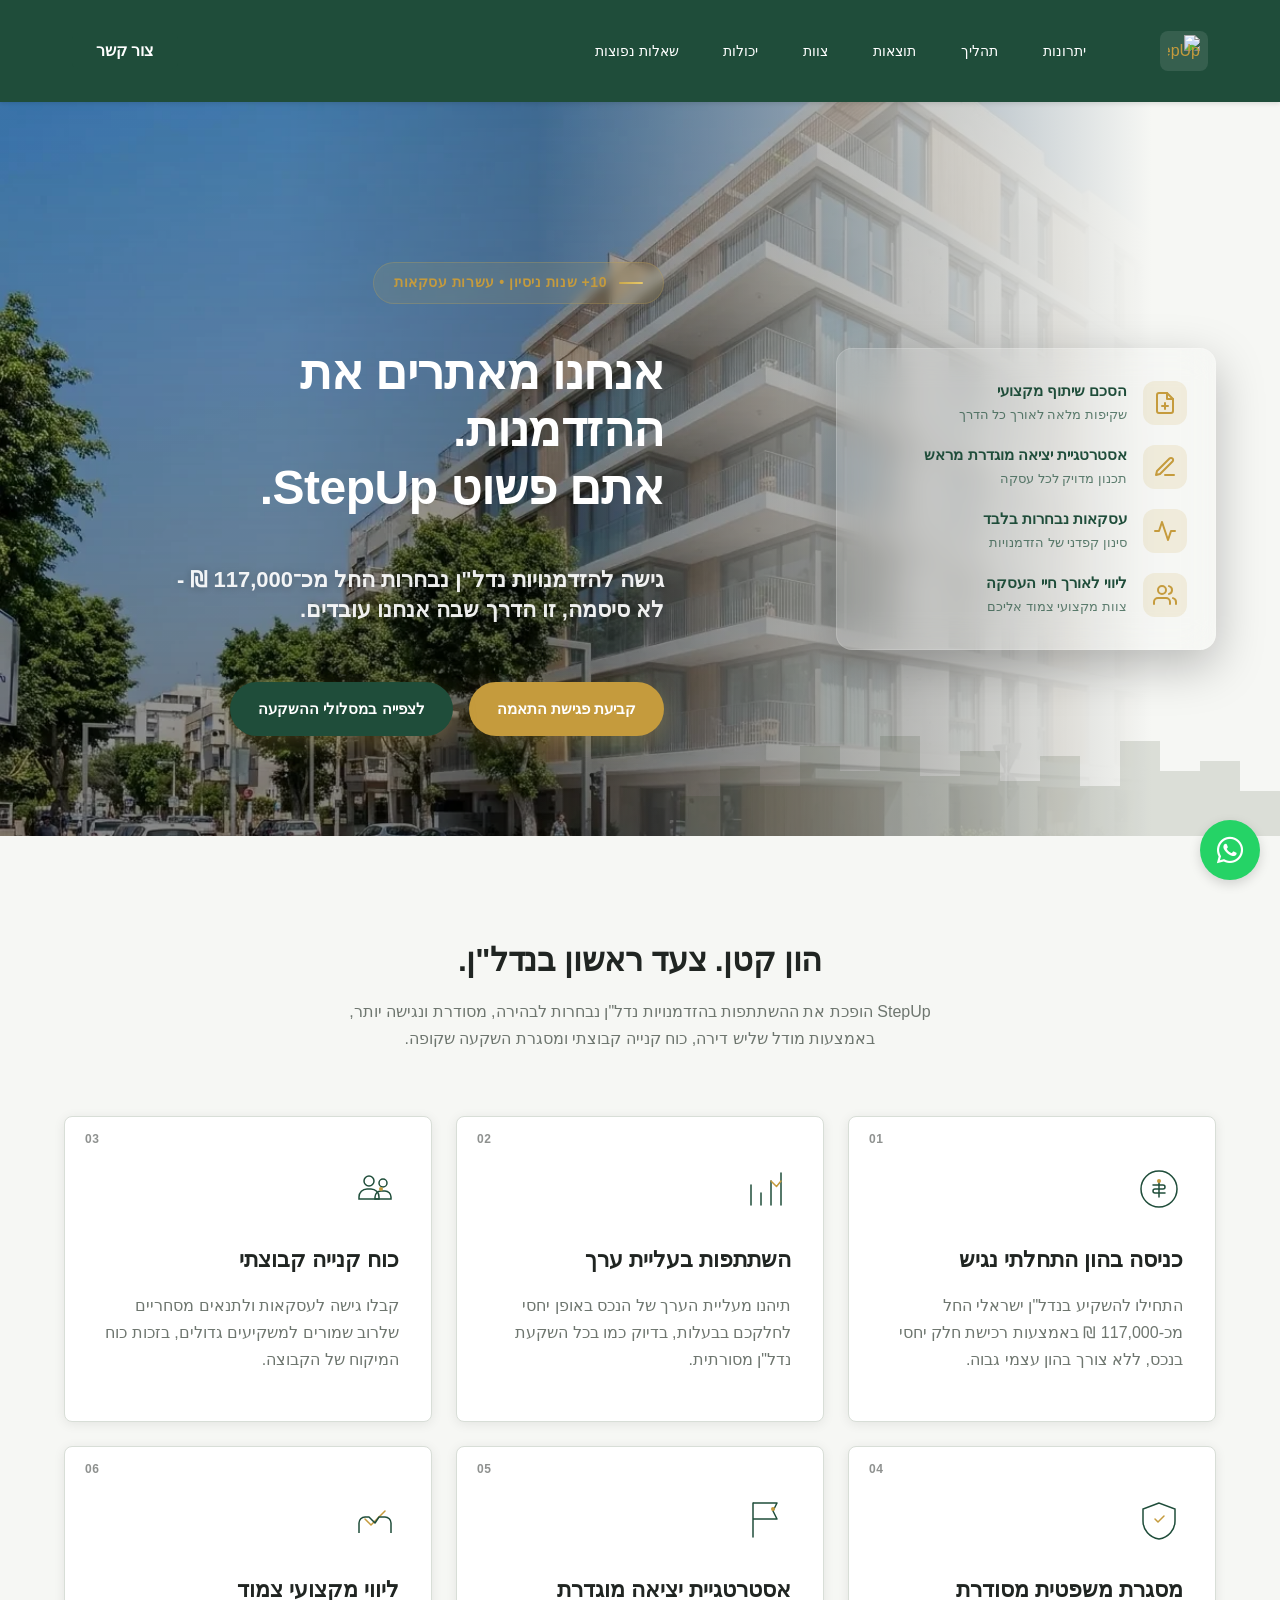
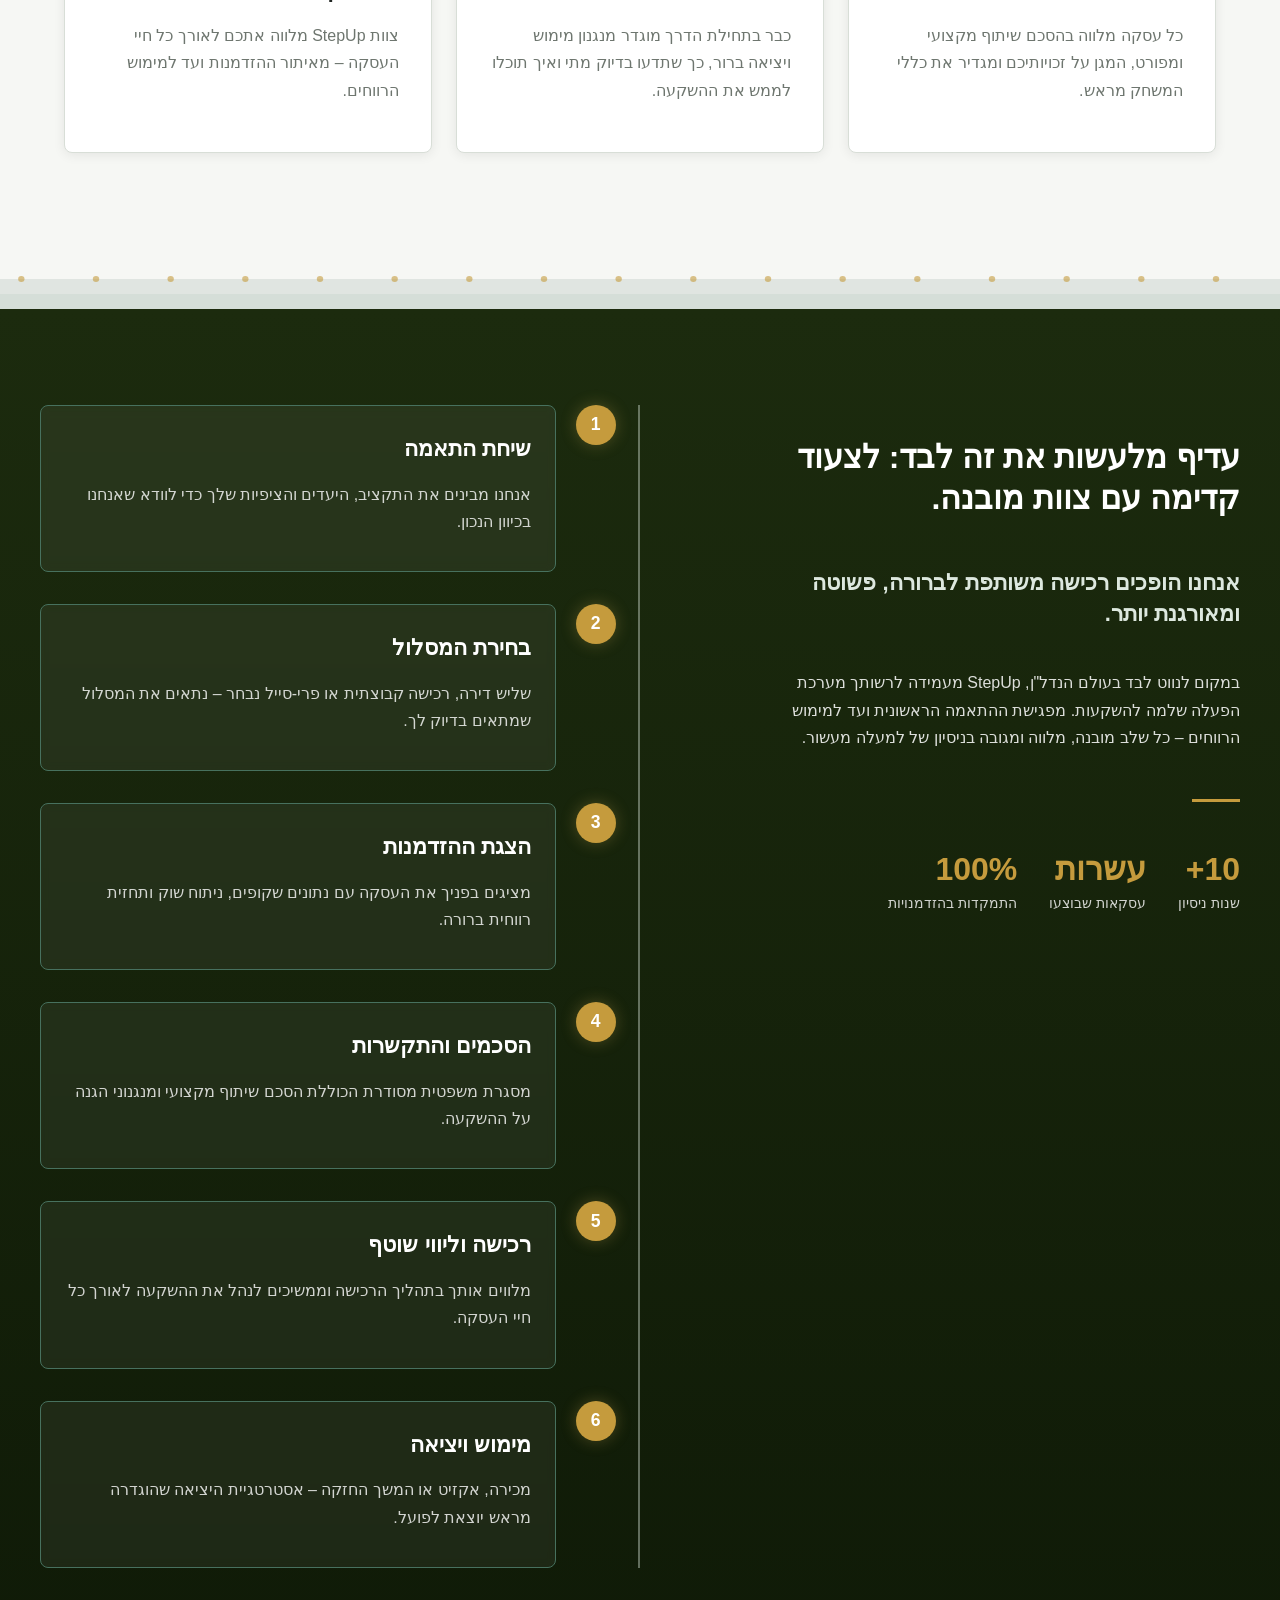
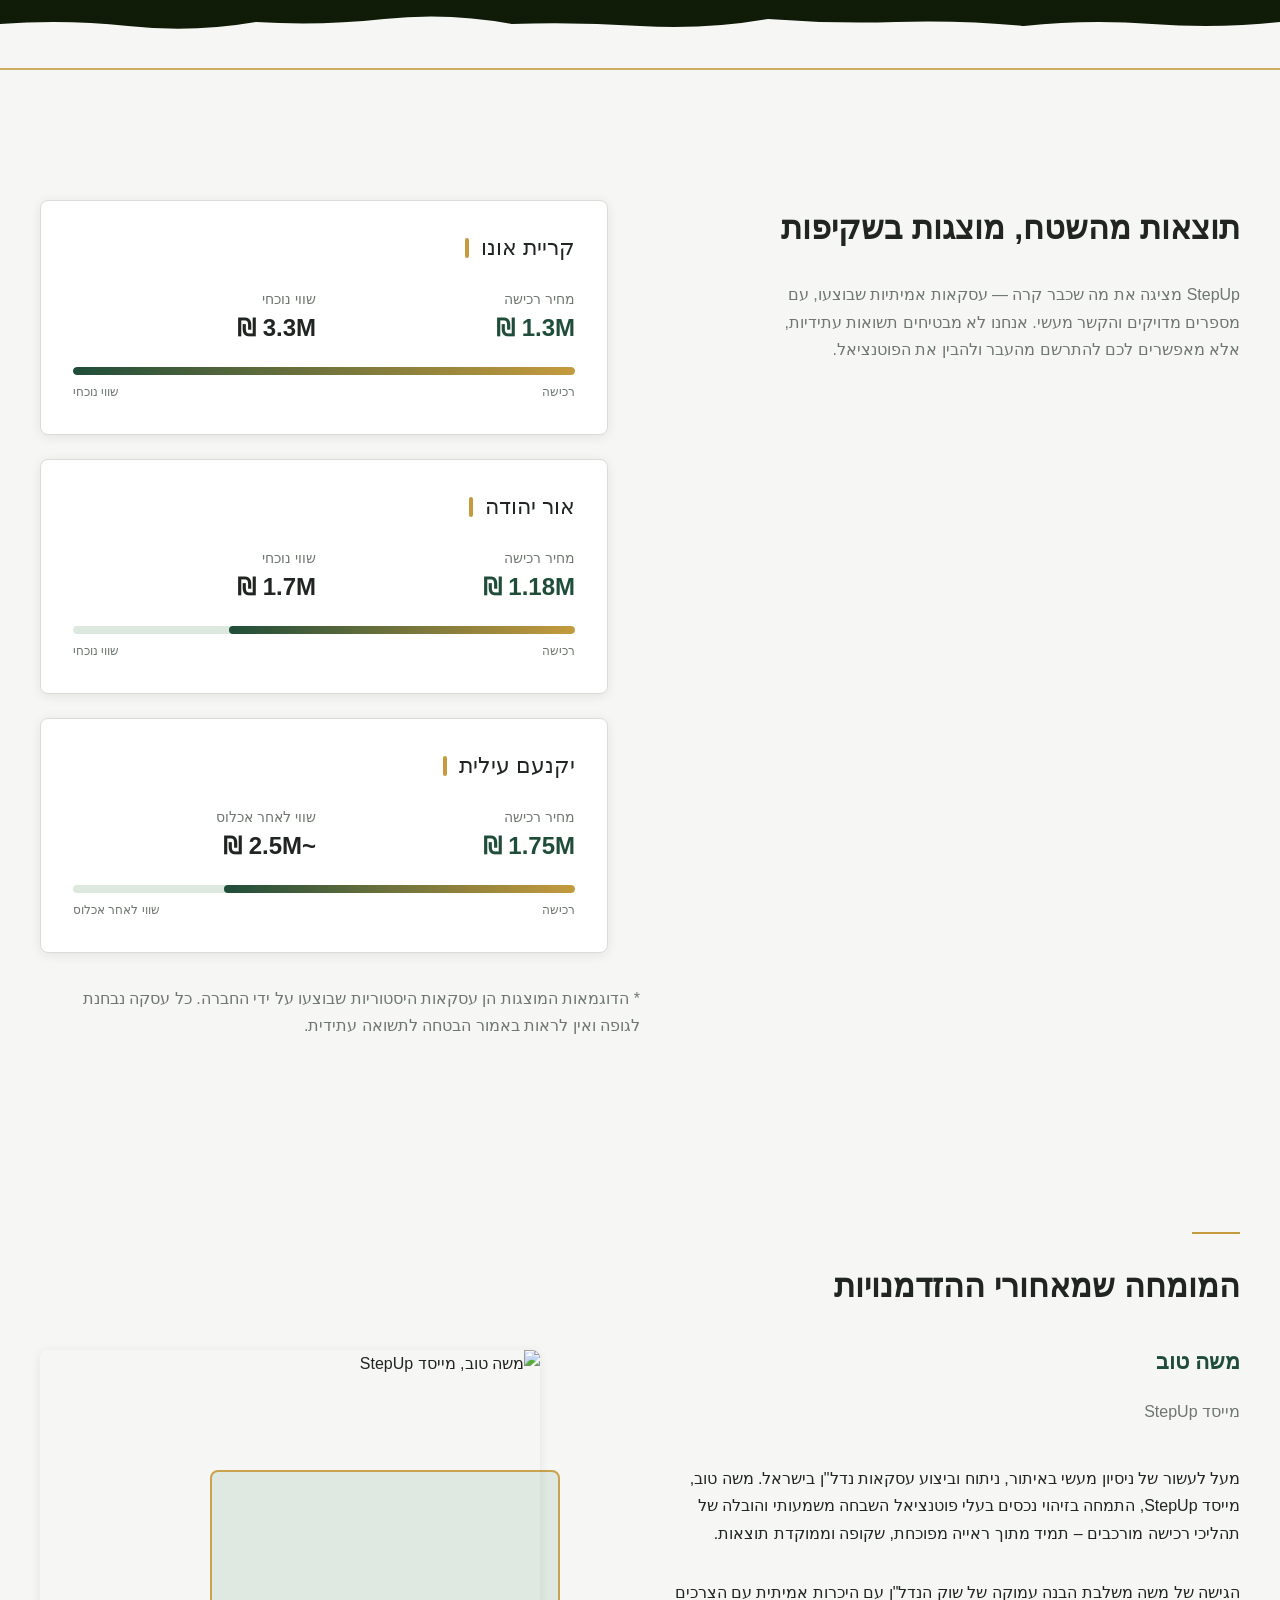
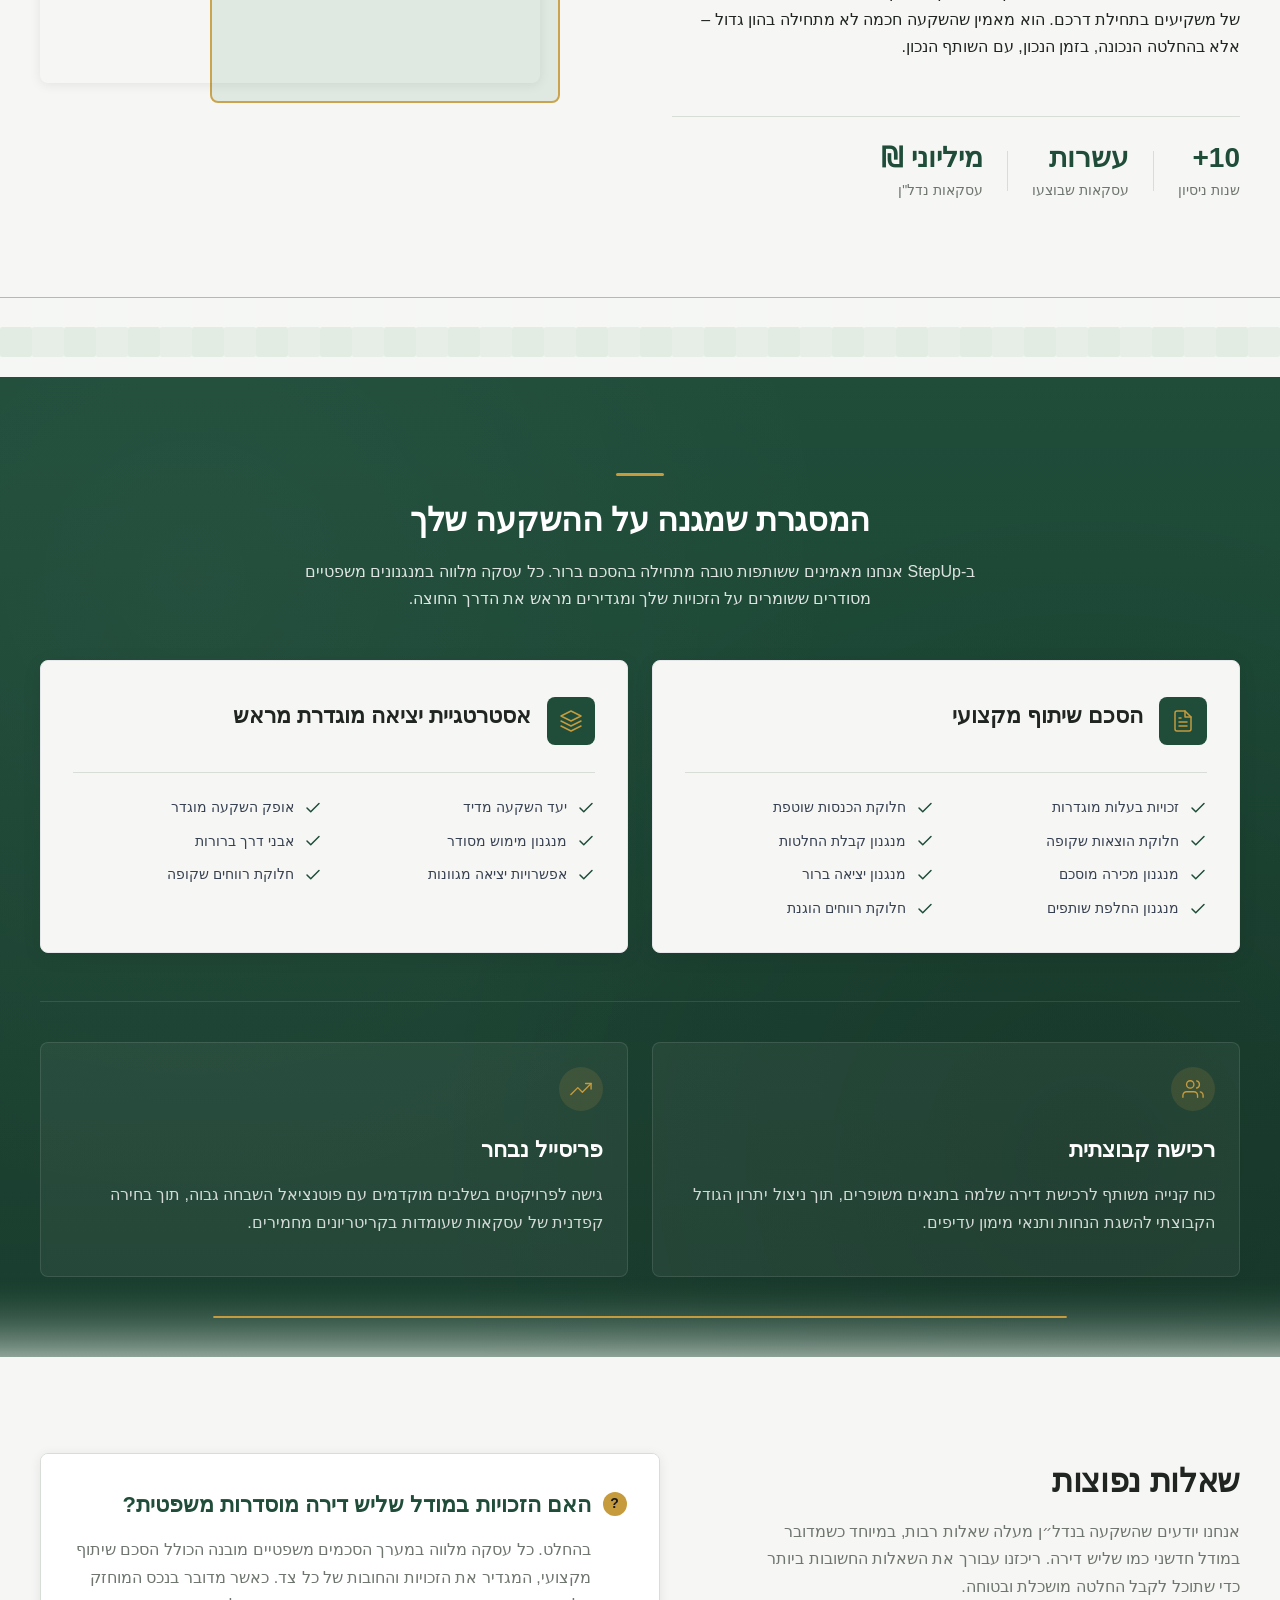
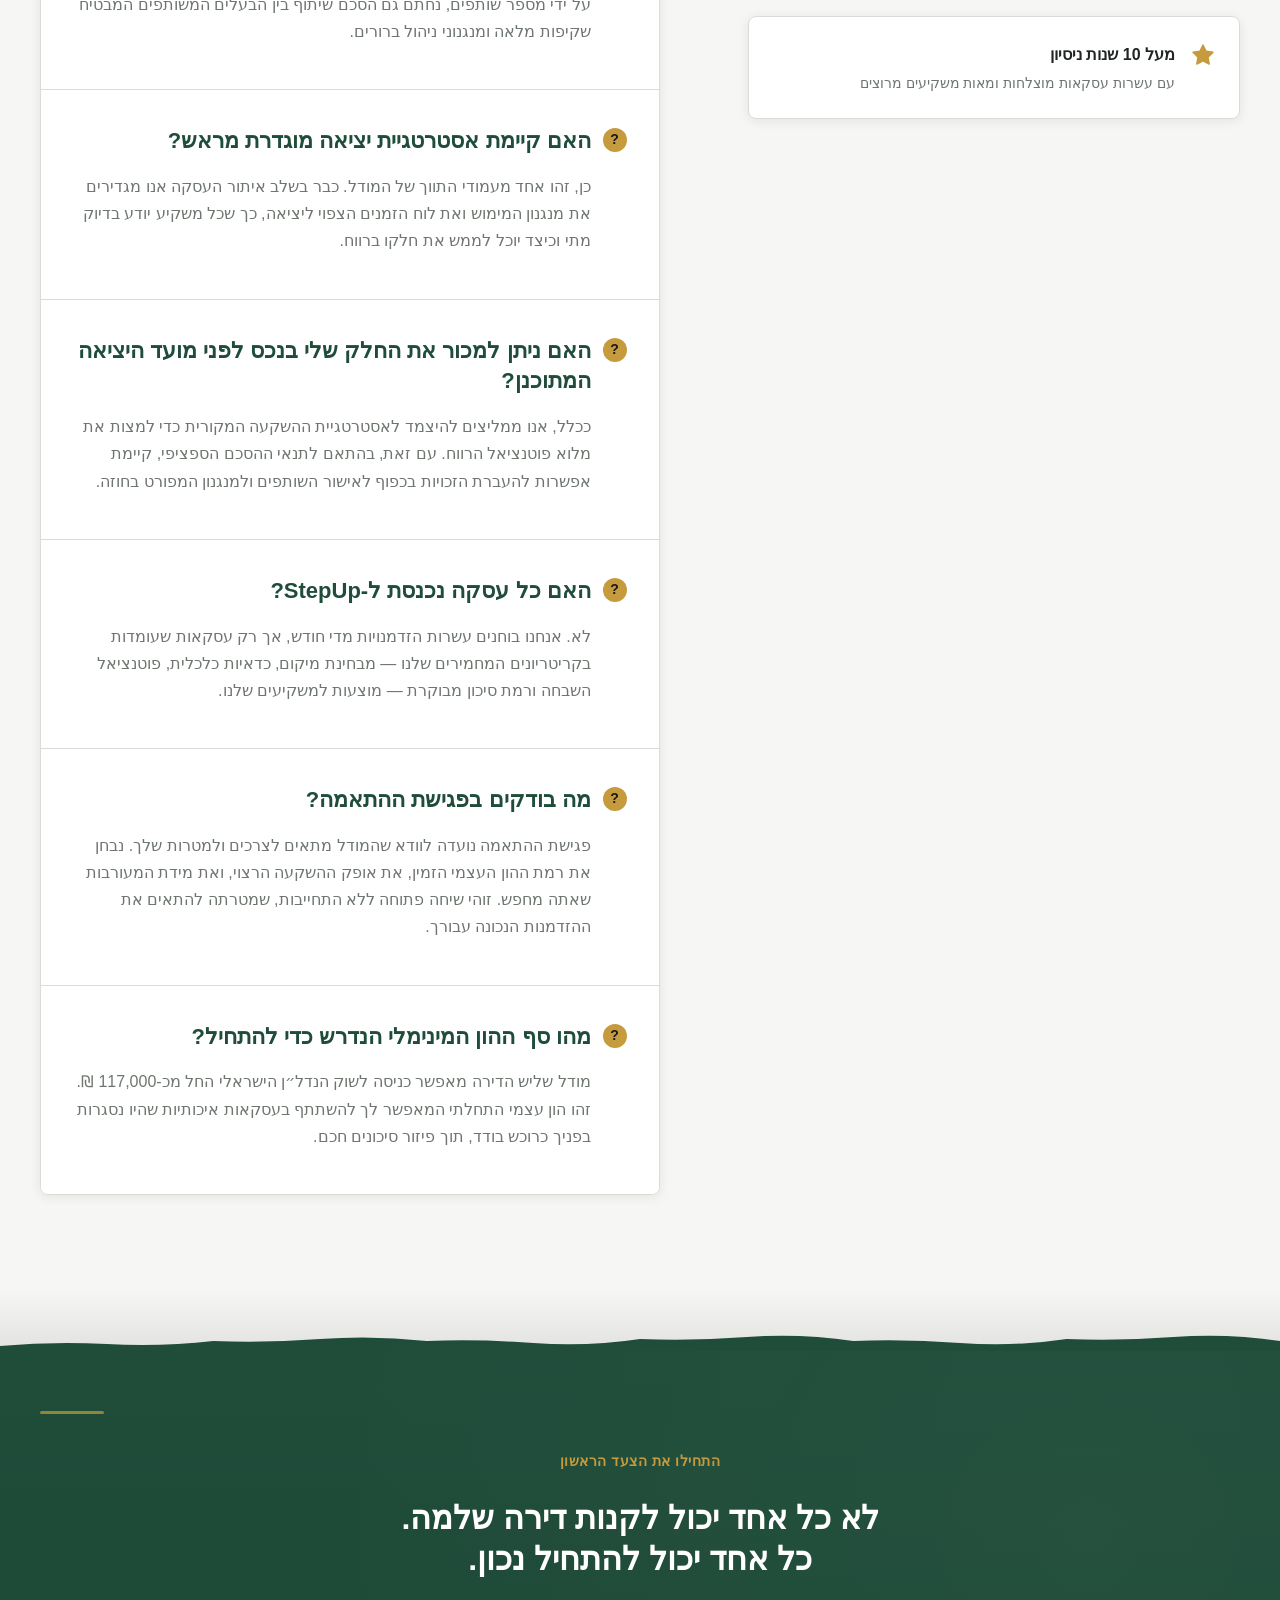
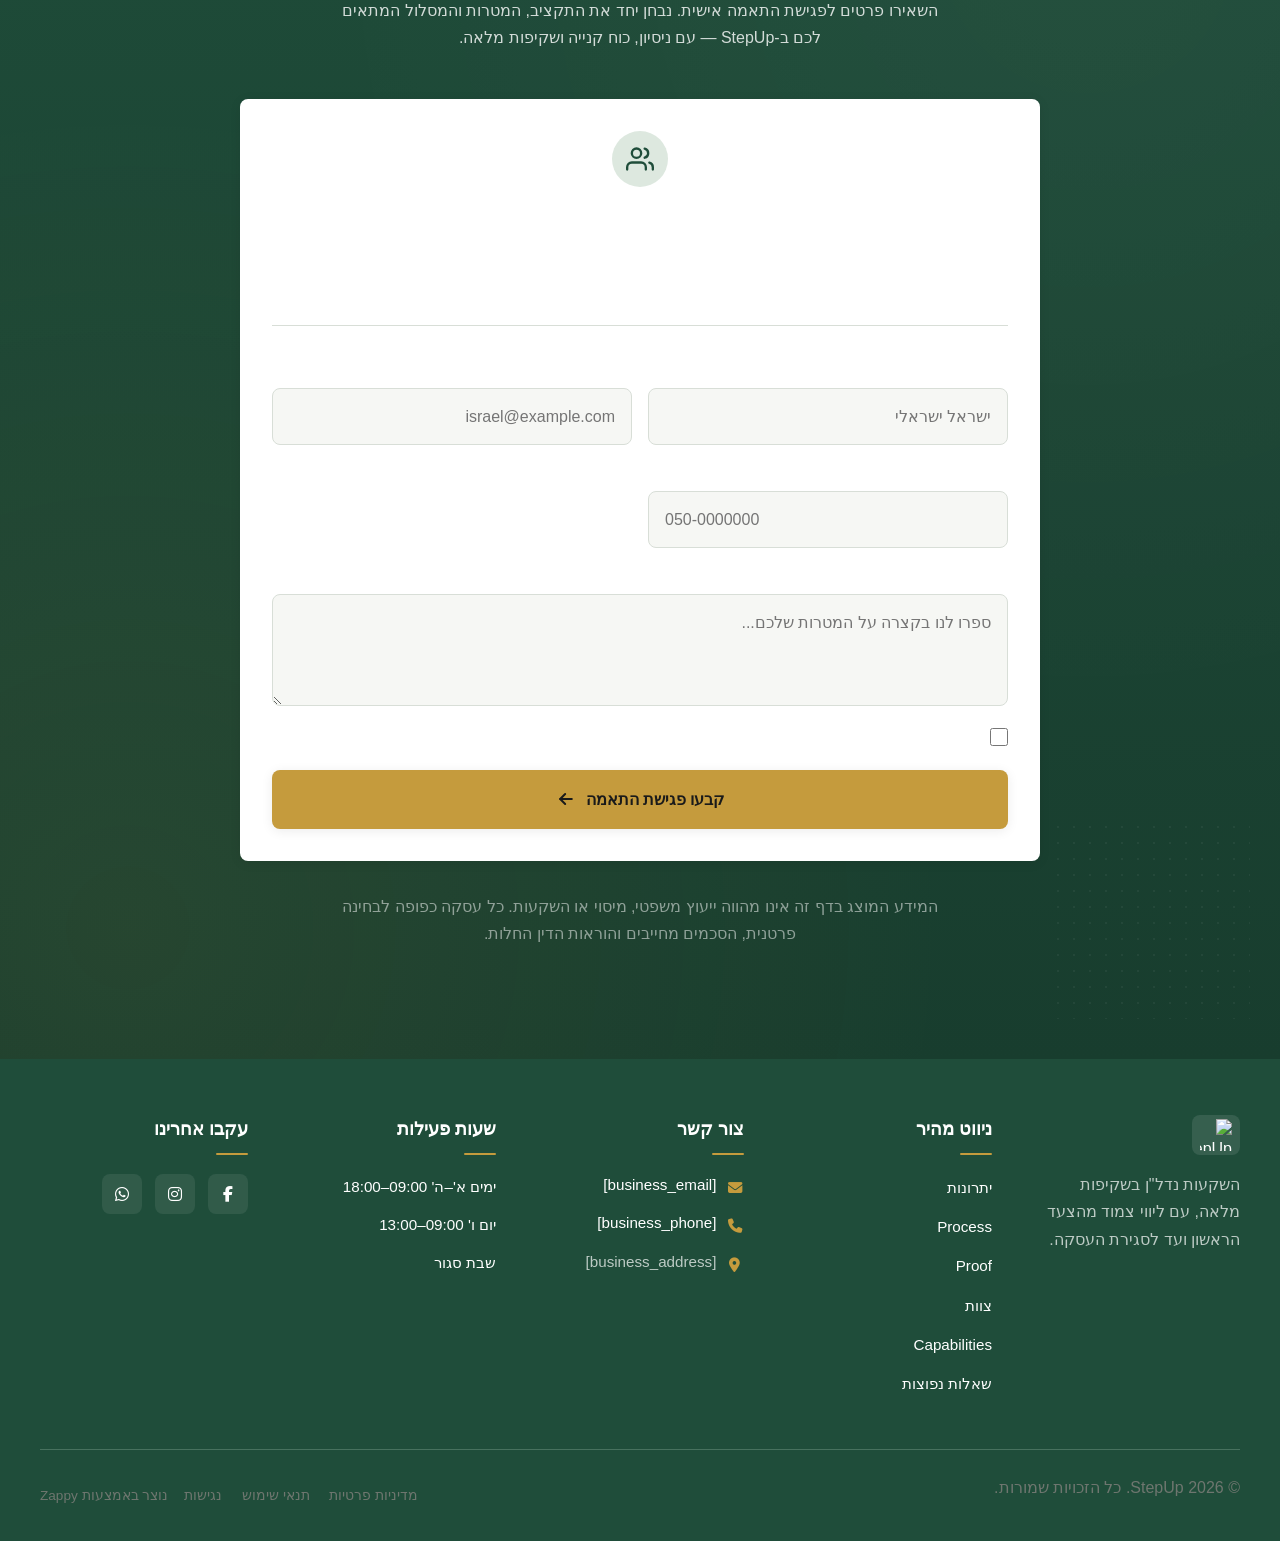
==== commit 431340e0: "Publish: Full site sync" ====
--- a/public/index.html
+++ b/public/index.html
@@ -1 +1 @@
-<!doctype html><html dir="rtl" lang="he"><head><meta charset="UTF-8"><meta content="width=device-width,initial-scale=1" name="viewport"><meta content="index, follow" name="robots"><title>השקיעו בנדל״ן בהון עצמי נמוך — StepUp</title><meta content="הצטרפו למועדון השקעות הנדל״ן StepUp והתחילו להשקיע בשוק הישראלי החל מ-117,000 ש״ח בלבד. מודל שותפות ייחודי, שקיפות מלאה ותוצאות בשטח. קבעו פגישת ייעוץ עכשיו." name="description"><meta content="השקעות נדל״ן, מועדון השקעות, רכישת דירה שליש, השקעה בנדל״ן בהון עצמי נמוך, real estate investment corporation" name="keywords"><link href="/assets/favicon.ico" rel="icon" type="image/x-icon"><link href="/assets/favicon-16x16.png" rel="icon" type="image/png" sizes="16x16"><link href="/assets/favicon-32x32.png" rel="icon" type="image/png" sizes="32x32"><link href="/assets/favicon-48x48.png" rel="icon" type="image/png" sizes="48x48"><link href="/assets/favicon-192x192.png" rel="icon" type="image/png" sizes="192x192"><link href="/assets/favicon-512x512.png" rel="icon" type="image/png" sizes="512x512"><link href="/assets/apple-touch-icon.png" rel="apple-touch-icon"><script>!function(){"use strict";var t="1e374aaa-f490-4d53-9867-282feb75d7b7",e="https://api.zappy5.com/api/analytics/track",a=18e5,n=2592e6,o=!0,i=!0,r=!0;var s=function(){var e="zappy_visitor_"+t,a=null;try{if(a=localStorage.getItem(e)){var o=JSON.parse(a),i=Date.now();if(i-o.created<n)return o.lastSeen=i,localStorage.setItem(e,JSON.stringify(o)),o.id}}catch(t){console.warn("Zappy Analytics: LocalStorage not available")}var r="zv_"+Date.now()+"_"+Math.random().toString(36).substr(2,9);try{localStorage.setItem(e,JSON.stringify({id:r,created:Date.now(),lastSeen:Date.now()}))}catch(t){}return r}(),c=function(){var e="zappy_session_"+t,n=null;try{if(n=sessionStorage.getItem(e)){var o=JSON.parse(n),i=Date.now();if(i-o.timestamp<a)return o.timestamp=i,sessionStorage.setItem(e,JSON.stringify(o)),o.id}}catch(t){console.warn("Zappy Analytics: SessionStorage not available")}var r="zs_"+Date.now()+"_"+Math.random().toString(36).substr(2,9);try{sessionStorage.setItem(e,JSON.stringify({id:r,timestamp:Date.now()}))}catch(t){}return r}();function l(a,n){n=n||{};var o={website_id:t,event_type:a,page_path:window.location.pathname,referrer:document.referrer||"direct",visitor_id:s,session_id:c,metadata:n};if(navigator.sendBeacon){var i=new Blob([JSON.stringify(o)],{type:"application/json"});navigator.sendBeacon(e,i)}else fetch(e,{method:"POST",headers:{"Content-Type":"application/json"},body:JSON.stringify(o),keepalive:!0}).catch(function(t){console.warn("Zappy Analytics: Failed to track event",t)})}o&&l("pageview",{title:document.title,url:window.location.href}),i&&document.addEventListener("click",function(t){var e=t.target;if("BUTTON"===e.tagName||e.closest("button")){var a="BUTTON"===e.tagName?e:e.closest("button");l("click",{element:"button",text:a.textContent.trim().substring(0,100),id:a.id||null,class:a.className||null})}else if("A"===e.tagName||e.closest("a")){var n="A"===e.tagName?e:e.closest("a");l("navigation",{element:"link",text:n.textContent.trim().substring(0,100),href:n.href,external:n.hostname!==window.location.hostname})}},!0),r&&document.addEventListener("submit",function(t){var e=t.target;l("form_submit",{form_id:e.id||null,form_name:e.name||null,form_action:e.action||null,form_method:e.method||"GET"})},!0);var d=Date.now();window.addEventListener("beforeunload",function(){l("page_unload",{time_on_page:Math.floor((Date.now()-d)/1e3),page_path:window.location.pathname})}),window.zappyAnalytics={track:l,getVisitorId:function(){return s},getSessionId:function(){return c}}}()</script><meta content="השקיעו בנדל״ן בהון עצמי נמוך — StepUp" property="og:title"><meta content="הצטרפו למועדון השקעות הנדל״ן StepUp והתחילו להשקיע בשוק הישראלי החל מ-117,000 ש״ח בלבד. מודל שותפות ייחודי, שקיפות מלאה ותוצאות בשטח. קבעו פגישת ייעוץ עכשיו." property="og:description"><meta content="summary_large_image" name="twitter:card"><meta content="השקיעו בנדל״ן בהון עצמי נמוך — StepUp" name="twitter:title"><meta content="הצטרפו למועדון השקעות הנדל״ן StepUp והתחילו להשקיע בשוק הישראלי החל מ-117,000 ש״ח בלבד. מודל שותפות ייחודי, שקיפות מלאה ותוצאות בשטח. קבעו פגישת ייעוץ עכשיו." name="twitter:description"><meta content="website" property="og:type"><meta content="he_IL" property="og:locale"><style>.skip-link{position:absolute;top:0;left:0;transform:translateY(-200%);padding:12px 18px;background:var(--bg-dark,#1a1a1a);color:var(--text-light,#fff);font-weight:600;border-radius:0 0 8px 0;z-index:10000}.skip-link:focus{transform:none;outline:2px solid var(--ring,#fff);outline-offset:2px}:focus-visible{outline:2px solid var(--ring,currentColor);outline-offset:3px}</style><link href="/assets/favicon.ico" rel="icon" type="image/x-icon"><link href="/assets/favicon-16x16.png" rel="icon" type="image/png" sizes="16x16"><link href="/assets/favicon-32x32.png" rel="icon" type="image/png" sizes="32x32"><link href="/assets/favicon-48x48.png" rel="icon" type="image/png" sizes="48x48"><link href="/assets/favicon-192x192.png" rel="icon" type="image/png" sizes="192x192"><link href="/assets/favicon-512x512.png" rel="icon" type="image/png" sizes="512x512"><link href="/assets/apple-touch-icon.png" rel="apple-touch-icon"><link href="https://cdn.jsdelivr.net/npm/vanilla-cookieconsent@3/dist/cookieconsent.css" rel="stylesheet"><style data-zappy-section-v2-css="true">.index-hero-section{position:relative;width:100%;min-height:100vh;display:flex;align-items:center;justify-content:center;overflow:hidden;background-color:#1c2b0e;color:var(--text-light);direction:rtl}.index-hero-section .hero-bg-wrapper{position:absolute;inset:0;z-index:0;width:100%;height:100%;background-size:cover;background-position:center}.index-hero-section .hero-bg-wrapper img{display:none}.index-hero-section .hero-scrim{position:absolute;inset:0;z-index:1;background-image:linear-gradient(to right,rgba(28,43,14,.92) 0,rgba(28,43,14,.45) 55%,rgba(28,43,14,0) 100%);pointer-events:none}.index-hero-section .hero-overlay-group{position:relative;z-index:10;width:100%;max-width:1200px;margin:0 auto;padding:160px 24px 100px;display:flex;align-items:center;justify-content:flex-start}.index-hero-section .hero-content-container{display:flex;flex-direction:row-reverse;align-items:center;justify-content:space-between;width:100%;gap:48px}.index-hero-section .hero-text-block{flex:1 1 55%;max-width:600px;display:flex;flex-direction:column;align-items:flex-start;text-align:right;gap:24px}.index-hero-section .hero-badge{display:inline-flex;align-items:center;gap:12px;background:rgba(201,168,76,.12);padding:8px 20px;border-radius:100px;border:1px solid rgba(201,168,76,.25);backdrop-filter:blur(4px);margin-bottom:8px}.index-hero-section .badge-line{display:inline-block;width:24px;height:2px;background:linear-gradient(90deg,#c9a84c,#e8c96a);border-radius:2px}.index-hero-section .badge-text{font-size:.875rem;font-weight:600;letter-spacing:.04em;color:var(--accent);white-space:nowrap}.index-hero-section .hero-headline{font-size:3rem;font-weight:700;letter-spacing:-.01em;line-height:1.15;color:var(--text-light);margin:0}.index-hero-section .hero-headline br{display:block}.index-hero-section .hero-subtitle{font-size:1.25rem;font-weight:400;line-height:1.6;color:var(--text-light);opacity:.92;margin:0;max-width:520px;text-shadow:0 1px 8px rgba(0,0,0,.25)}.index-hero-section .hero-cta-group{display:flex;flex-wrap:wrap;align-items:center;gap:16px;margin-top:16px}.index-hero-section .btn-primary{background:var(--accent);color:#1a1a1a;padding:14px 28px;border-radius:100px;border:none;font-weight:600;font-size:.95rem;display:inline-flex;align-items:center;gap:8px;cursor:pointer;text-decoration:none;transition:all .35s cubic-bezier(.4, 0, .2, 1);box-shadow:0 8px 24px rgba(201,168,76,.3);white-space:nowrap}.index-hero-section .btn-primary:hover{transform:translateY(-2px);box-shadow:0 12px 32px rgba(201,168,76,.45);background:#e8c96a}.index-hero-section .btn-ghost{background:0 0;color:var(--text-light);border:2px solid rgba(255,255,255,.5);padding:12px 26px;border-radius:100px;font-weight:500;font-size:.9rem;display:inline-flex;align-items:center;gap:8px;cursor:pointer;text-decoration:none;transition:all .35s cubic-bezier(.4, 0, .2, 1);backdrop-filter:blur(4px);white-space:nowrap}.index-hero-section .btn-ghost:hover{background:rgba(255,255,255,.12);border-color:var(--text-light);transform:translateY(-2px)}.index-hero-section .hero-metrics-panel{flex:0 1 380px;display:flex;flex-direction:column;gap:20px;background:rgba(255,255,255,.08);backdrop-filter:blur(16px);-webkit-backdrop-filter:blur(16px);border-radius:16px;padding:32px 28px;border:1px solid rgba(255,255,255,.15);box-shadow:0 16px 48px rgba(0,0,0,.25);align-self:center}.index-hero-section .metric-item{display:flex;align-items:flex-start;gap:16px;text-align:right}.index-hero-section .metric-icon{flex-shrink:0;width:44px;height:44px;display:flex;align-items:center;justify-content:center;background:rgba(201,168,76,.15);border-radius:12px;color:var(--accent)}.index-hero-section .metric-content{display:flex;flex-direction:column;gap:4px;color:var(--text-light)}.index-hero-section .metric-title{font-size:.95rem;font-weight:600;line-height:1.3;color:var(--text-light)}.index-hero-section .metric-desc{font-size:.8rem;font-weight:400;line-height:1.5;color:var(--text-light);opacity:.7}.index-hero-section .hero-city-skyline{position:absolute;bottom:0;inset-inline-start:0;width:60%;max-width:600px;z-index:2;pointer-events:none;opacity:.35}.index-hero-section .hero-city-skyline svg{display:block;width:100%;height:auto}@media (max-width:768px){.index-hero-section{min-height:100vh;padding-top:100px}.index-hero-section .hero-overlay-group{padding:120px 16px 60px}.index-hero-section .hero-content-container{flex-direction:column;align-items:flex-start;gap:40px}.index-hero-section .hero-text-block{max-width:100%;flex:1 1 auto;align-items:flex-start;text-align:right}.index-hero-section .hero-headline{font-size:2.2rem;line-height:1.25}.index-hero-section .hero-headline br{display:none}.index-hero-section .hero-subtitle{font-size:1.1rem;max-width:100%}.index-hero-section .hero-cta-group{width:100%;flex-direction:column;align-items:stretch}.index-hero-section .btn-ghost,.index-hero-section .btn-primary{justify-content:center;text-align:center;width:100%}.index-hero-section .hero-metrics-panel{flex:1 1 auto;width:100%;max-width:100%;padding:24px 20px;gap:16px}.index-hero-section .hero-city-skyline{width:80%;opacity:.25}}@media (min-width:769px) and (max-width:1024px){.index-hero-section .hero-content-container{gap:32px}.index-hero-section .hero-headline{font-size:2.5rem}.index-hero-section .hero-metrics-panel{flex:0 1 320px;padding:24px 20px}}.hero .hero-title,.hero h1,.hero-section h1,.hero-title,[class*=hero-] h1,[class~=hero] h1{font-size:48px!important;line-height:1.2!important}@media (max-width:1024px){.hero .hero-title,.hero h1,.hero-section h1,.hero-title,[class*=hero-] h1,[class~=hero] h1{font-size:36px!important}}@media (max-width:768px){.hero .hero-title,.hero h1,.hero-section h1,.hero-title,[class*=hero-] h1,[class~=hero] h1{font-size:28px!important}}</style><style id="zappy-critical-above-fold-css">html{box-sizing:border-box;-webkit-text-size-adjust:100%}*,::after,::before{box-sizing:inherit}body{margin:0;min-width:320px;overflow-x:clip}img,svg,video{max-width:100%;height:auto}main{display:block}.container{width:min(100% - 32px,1200px);margin-inline:auto}.navbar,header .navbar,header[role=banner],nav.navbar{position:relative;z-index:1000;width:100%}.nav-container,.navbar .container{display:flex;align-items:center;justify-content:space-between;min-height:64px}.logo,.logo-link img{display:block;width:35px;height:35px;object-fit:contain}#navMenu,.nav-menu{list-style:none}.fa,.fa-brands,.fa-regular,.fa-solid,.fab,.far,.fas{display:inline-block;min-width:1em;text-align:center}html:not(#zappy-noop) .navbar:has(.nav-ecommerce-icons)>.phone-header-btn,html:not(#zappy-noop)[data-zappy-site-type=ecommerce] .phone-header-btn{display:none!important;visibility:hidden!important;width:0!important;height:0!important;pointer-events:none!important}.hero-section,.index-hero-section,section[class*=hero]{position:relative;overflow:hidden;min-height:560px}.hero-bg-image,.hero-bg-wrapper,section[class*=hero] [class*=hero-bg]{position:absolute;inset:0;width:100%;height:100%}.hero-bg-image img,.hero-bg-wrapper img,section[class*=hero] [data-hero-bg],section[class*=hero] img[data-hero-background=true]{width:100%!important;height:100%!important;object-fit:cover!important;display:block}.hero-content,section[class*=hero] .container{position:relative;z-index:2}@media(max-width:768px){:root{--header-height:72px;--total-header-height:72px;--zappy-mobile-menu-top:72px}html[data-zappy-site-type=ecommerce] body{padding-top:var(--total-header-height,72px)}html[data-zappy-site-type=ecommerce] body>.navbar:not(.zappy-catalog-menu),html[data-zappy-site-type=ecommerce] body>nav.navbar{position:fixed!important;top:0;left:0;right:0;z-index:100000;width:100%;margin-bottom:0}.zappy-catalog-menu{position:fixed;top:var(--header-height,72px);left:0;right:0;z-index:99999}.nav-container,.navbar .container{min-height:60px}#navMenu,.nav-menu{max-width:100vw;overflow-x:hidden}.hero-section,.index-hero-section,section[class*=hero]{min-height:100svh}.hero-bg-image,.hero-bg-wrapper,.hero-scrim{min-height:100svh}}</style><link href="/styles.css" rel="preload" as="style"><link href="/styles.css" rel="stylesheet" media="print" onload='this.media="all"'><noscript><link href="/styles.css" rel="stylesheet"></noscript><script>window.ZAPPY_WEBSITE_ID="1e374aaa-f490-4d53-9867-282feb75d7b7",window.ZAPPY_API_BASE="https://api.zappy5.com"</script><style id="zappy-dropdown-submenu-styles">#navMenu li:has(.sub-menu),.nav-menu li:has(.sub-menu),.navbar li:has(.sub-menu),nav li:has(.sub-menu){position:relative}#navMenu .sub-menu,.nav-menu .sub-menu,.navbar .sub-menu,nav .sub-menu{display:block!important;position:absolute!important;top:100%;left:0;min-width:220px;border-radius:8px;box-shadow:0 8px 25px rgba(0,0,0,.15);padding:8px 0;opacity:0;visibility:hidden;transform:translateY(10px);transition:all .3s ease;z-index:1000;list-style:none;pointer-events:none}#navMenu li:hover>.sub-menu,.nav-menu li:hover>.sub-menu,.navbar li:hover>.sub-menu,nav li:hover>.sub-menu{opacity:1!important;visibility:visible!important;transform:translateY(0)!important;pointer-events:auto!important}.sub-menu li{list-style:none;margin:0;padding:0}.sub-menu a{display:block!important;padding:10px 16px!important;color:var(--text-dark,#333)!important;font-weight:500;text-decoration:none;white-space:nowrap;transition:background-color .2s}.sub-menu .zappy-nav-child>a{padding-left:28px!important;font-size:.9em!important;opacity:.85!important}[dir=rtl] .sub-menu .zappy-nav-child>a,html[lang=ar] .sub-menu .zappy-nav-child>a,html[lang=he] .sub-menu .zappy-nav-child>a{padding-left:10px!important;padding-right:28px!important}.sub-menu .zappy-nav-parent>a{font-weight:600!important}.sub-menu a:hover{background-color:#f5f5f5}[dir=rtl] .nav-menu .sub-menu,[dir=rtl] .navbar .sub-menu,[dir=rtl] nav .sub-menu,html[lang=ar] .nav-menu .sub-menu,html[lang=ar] .navbar .sub-menu,html[lang=ar] nav .sub-menu,html[lang=he] .nav-menu .sub-menu,html[lang=he] .navbar .sub-menu,html[lang=he] nav .sub-menu{left:auto!important;right:0!important}.sub-menu:empty,.sub-menu:not(:has(li)):not(:has(> a)),.sub-menu:not(:has(li:not(.zappy-hidden-menu-item))):not(:has(> a)){display:none!important;opacity:0!important;visibility:hidden!important;pointer-events:none!important}li:has(.menu-group-title):hover>.sub-menu{opacity:1!important;visibility:visible!important;transform:translateY(0)!important;pointer-events:auto!important}#navMenu>li>.menu-group-title,.nav-menu>li>.menu-group-title{display:inline-block;padding:.5rem 1rem;cursor:default;user-select:none}@media (max-width:768px){#navMenu .sub-menu,.nav-menu .sub-menu,.navbar .sub-menu,nav .sub-menu{position:static!important;transform:none!important;box-shadow:none!important;background:0 0!important;max-height:0;overflow:hidden;opacity:0;visibility:hidden;transition:max-height .3s ease,opacity .3s ease;padding:0!important;border-radius:0!important}#navMenu .sub-menu.mobile-expanded,.nav-menu .sub-menu.mobile-expanded,.navbar .sub-menu.mobile-expanded{max-height:none!important;overflow-y:visible!important;opacity:1!important;visibility:visible!important;padding:8px 0 8px 16px!important}[dir=rtl] .sub-menu.mobile-expanded,html[lang=he] .sub-menu.mobile-expanded{padding:8px 16px 8px 0!important}#navMenu li:hover>.sub-menu,.nav-menu li:hover>.sub-menu,.navbar li:hover>.sub-menu,nav li:hover>.sub-menu{opacity:0;visibility:hidden;pointer-events:none}#navMenu li>.sub-menu.mobile-expanded,.nav-menu li>.sub-menu.mobile-expanded,.navbar li>.sub-menu.mobile-expanded,nav li>.sub-menu.mobile-expanded{opacity:1!important;visibility:visible!important;pointer-events:auto!important}#navMenu li:has(.sub-menu),.nav-menu li:has(.sub-menu),.navbar li:has(.sub-menu),nav li:has(.sub-menu){display:flex!important;flex-wrap:wrap!important;align-items:center!important;position:relative!important;min-height:44px!important}#navMenu li:has(.sub-menu)>a,.nav-menu li:has(.sub-menu)>a,.navbar li:has(.sub-menu)>a,nav li:has(.sub-menu)>a{flex:1!important;min-width:0!important}#navMenu li:has(.sub-menu)>.menu-group-title,.nav-menu li:has(.sub-menu)>.menu-group-title,.navbar li:has(.sub-menu)>.menu-group-title,nav li:has(.sub-menu)>.menu-group-title{flex:1!important;min-width:0!important;padding:0!important;line-height:inherit!important}#navMenu li:has(.sub-menu)>.sub-menu,.nav-menu li:has(.sub-menu)>.sub-menu,.navbar li:has(.sub-menu)>.sub-menu,nav li:has(.sub-menu)>.sub-menu{flex-basis:100%!important;width:100%!important}#navMenu li:has(.sub-menu)>a [class*=arrow],#navMenu li:has(.sub-menu)>a [class*=chevron],.nav-menu li:has(.sub-menu)>a .fa-angle-down,.nav-menu li:has(.sub-menu)>a .fa-chevron-down,.nav-menu li:has(.sub-menu)>a [class*=arrow],.nav-menu li:has(.sub-menu)>a [class*=chevron],nav li:has(.sub-menu)>a [class*=arrow],nav li:has(.sub-menu)>a [class*=chevron]{display:none!important;visibility:hidden!important}.mobile-submenu-toggle{display:flex!important;align-items:center!important;justify-content:center!important;width:44px!important;height:auto!important;background:0 0!important;border:none!important;cursor:pointer!important;color:var(--text-light)!important;position:static!important;flex-shrink:0!important;align-self:stretch!important;z-index:2!important;padding:0!important;margin:0!important}.mobile-submenu-toggle::after{content:''!important;width:0!important;height:0!important;border-left:6px solid transparent!important;border-right:6px solid transparent!important;border-top:7px solid currentColor!important;transition:transform .3s ease!important}.mobile-submenu-toggle.expanded::after{transform:rotate(180deg)!important}.sub-menu a{padding:10px 0!important;display:block!important;color:var(--text-light)!important;white-space:normal!important}.sub-menu .zappy-nav-child>a{padding-left:28px!important;font-size:.9em!important;opacity:.85!important}[dir=rtl] .sub-menu .zappy-nav-child>a,html[lang=ar] .sub-menu .zappy-nav-child>a,html[lang=he] .sub-menu .zappy-nav-child>a{padding-left:0!important;padding-right:28px!important}.sub-menu .zappy-nav-parent>a{font-weight:600!important}#navMenu.active,.nav-menu.active{max-width:100vw!important;overflow-x:hidden!important;box-sizing:border-box!important}.navbar .sub-menu li a,.zappy-products-dropdown .sub-menu a,nav.navbar .sub-menu li a{color:var(--text-light)!important}}@media (min-width:769px){.mobile-submenu-toggle{display:none!important}}</style><style id="zappy-widget-visibility">html[dir=rtl] .whatsapp-float{right:20px!important;left:auto!important}html:not([dir]) .whatsapp-float,html[dir=ltr] .whatsapp-float{left:20px!important;right:auto!important}html[dir=rtl] #mic-access-tool-general-button,html[dir=rtl] #mic-init-access-tool #mic-access-tool-general-button,html[dir=rtl] #mic-init-access-tool .mic-access-tool-general-button,html[dir=rtl] ._access-icon,html[dir=rtl] .mic-access-tool-general-button{left:20px!important;right:auto!important}html:not([dir]) #mic-access-tool-general-button,html:not([dir]) #mic-init-access-tool #mic-access-tool-general-button,html:not([dir]) #mic-init-access-tool .mic-access-tool-general-button,html:not([dir]) ._access-icon,html:not([dir]) .mic-access-tool-general-button,html[dir=ltr] #mic-access-tool-general-button,html[dir=ltr] #mic-init-access-tool #mic-access-tool-general-button,html[dir=ltr] #mic-init-access-tool .mic-access-tool-general-button,html[dir=ltr] ._access-icon,html[dir=ltr] .mic-access-tool-general-button{right:20px!important;left:auto!important}@media (max-width:768px){.whatsapp-float{display:flex!important}}@media (min-width:769px){.whatsapp-float{display:flex!important}}@media (max-width:768px){#mic-access-tool-general-button,#mic-init-access-tool #mic-access-tool-general-button,#mic-init-access-tool .mic-access-tool-general-button,._access-icon,.mic-access-tool-general-button{display:flex!important;visibility:visible!important;opacity:1!important;pointer-events:auto!important}#mic-access-tool-box.opened-mic-access-tool,#mic-init-access-tool #mic-access-tool-box.opened-mic-access-tool,.mic-access-tool-box.opened-mic-access-tool{visibility:visible!important;opacity:1!important;pointer-events:auto!important}}@media (min-width:769px){#mic-access-tool-general-button,#mic-init-access-tool #mic-access-tool-general-button,#mic-init-access-tool .mic-access-tool-general-button,._access-icon,.mic-access-tool-general-button{display:flex!important;visibility:visible!important;opacity:1!important;pointer-events:auto!important}#mic-access-tool-box.opened-mic-access-tool,#mic-init-access-tool #mic-access-tool-box.opened-mic-access-tool,.mic-access-tool-box.opened-mic-access-tool{visibility:visible!important;opacity:1!important;pointer-events:auto!important}}</style></head><body><a href="#main" class="skip-link">דלג לתוכן הראשי</a><nav class="navbar" dir="rtl"><button class="mobile-toggle" aria-label="Menu" id="mobileToggle"><svg viewBox="0 0 24 24" fill="none" class="hamburger-icon" height="24" style="display:block !important" width="24"><path d="M3 12h18M3 6h18M3 18h18" stroke="currentColor" stroke-width="2" stroke-linecap="round"></path></svg> <svg viewBox="0 0 24 24" fill="none" class="close-icon" height="24" style="display:none !important" width="24"><path d="M18 6L6 18M6 6l12 12" stroke="currentColor" stroke-width="2" stroke-linecap="round"></path></svg></button> <button class="phone-header-btn" aria-label="Call" data-phone="[business_phone]"><svg viewBox="0 0 24 24" fill="currentColor" height="20" width="20"><path d="M22 16.92v3a2 2 0 0 1-2.18 2 19.79 19.79 0 0 1-8.63-3.07 19.5 19.5 0 0 1-6-6 19.79 19.79 0 0 1-3.07-8.67A2 2 0 0 1 4.11 2h3a2 2 0 0 1 2 1.72 12.84 12.84 0 0 0 .7 2.81 2 2 0 0 1-.45 2.11L8.09 9.91a16 16 0 0 0 6 6l1.27-1.27a2 2 0 0 1 2.11-.45 12.84 12.84 0 0 0 2.81.7A2 2 0 0 1 22 16.92z"></path></svg></button><div class="nav-container"><div class="nav-right-group"><div class="nav-brand"><a href="/" class="logo-link"><img alt="StepUp" class="logo" decoding="async" height="35" src="/assets/site-----image-1.webp" width="35"></a></div><ul class="nav-menu" id="navMenu"><li><a href="#benefits">יתרונות</a></li><li><a href="#process">תהליך</a></li><li><a href="#proof">Proof</a></li><li><a href="#team">צוות</a></li><li><a href="#capabilities">יכולות</a></li><li><a href="#faq">שאלות נפוצות</a></li><li class="mobile-contact-link nav-cta-mobile-item"><a href="#cta" class="nav-cta-btn">צור קשר</a></li></ul></div><div class="nav-cta-container"><a href="#cta" class="nav-cta-btn">צור קשר</a></div></div></nav><script>window.addEventListener("load",function(){const e=document.querySelector(".navbar, nav, header");if(!e)return void console.log("[Navbar] Navbar element not found");let t=document.getElementById("mobileToggle")||document.querySelector(".mobile-toggle")||document.querySelector(".hamburger")||document.querySelector(".hamburger-menu")||document.querySelector(".menu-toggle")||document.querySelector(".burger-menu")||document.querySelector('[aria-label="Menu"]')||document.querySelector('[aria-label="תפריט"]');const o=document.querySelector(".phone-header-btn"),n=window.getComputedStyle(e);let r=n.backgroundColor;if(console.log("[Navbar] Initial navbar background:",r),"transparent"===r||"rgba(0, 0, 0, 0)"===r||r.startsWith("rgba")&&r.includes(", 0)")){const e=n.backgroundImage;if(e&&"none"!==e)console.log("[Navbar] Navbar has background image/gradient, using dark text"),r="rgb(240, 240, 240)";else{const e=window.getComputedStyle(document.body).backgroundColor;console.log("[Navbar] Navbar transparent, using body background:",e),r=e}}const a=r.match(/\d+/g);if(a&&a.length>=3){const e=(.299*parseInt(a[0])+.587*parseInt(a[1])+.114*parseInt(a[2]))/255;console.log("[Navbar] Mobile button colors preserved from Claude CSS (luminance:",e.toFixed(2)+")");const n=document.createElement("style");n.id="zappy-mobile-nav-fix";document.documentElement.lang;document.documentElement.dir,n.textContent='\n        /* Hide mobile buttons on desktop, show only on mobile */\n        @media (min-width: 769px) {\n          .mobile-toggle,\n          .phone-header-btn {\n            display: none !important;\n          }\n        }\n        \n        /* Show and position mobile buttons correctly on mobile */\n        @media (max-width: 768px) {\n          .navbar,\n          nav.navbar {\n            min-height: 70px !important;\n          }\n\n          .mobile-toggle,\n          .phone-header-btn {\n            position: absolute !important;\n            top: 0 !important;\n            bottom: 0 !important;\n            margin-top: auto !important;\n            margin-bottom: auto !important;\n            transform: none !important;\n            z-index: 1001 !important;\n            display: flex !important;\n            align-items: center !important;\n            justify-content: center !important;\n            width: 36px !important;\n            height: 36px !important;\n            border-radius: 50% !important;\n            border: none !important;\n            cursor: pointer !important;\n            padding: 6px !important;\n            background: none !important;\n            color: var(--nav-text, var(--text-light)) !important;\n            touch-action: manipulation !important;\n            -webkit-tap-highlight-color: transparent !important;\n          }\n\n          html[data-zappy-site-type="ecommerce"] .phone-header-btn,\n          body[data-zappy-site-type="ecommerce"] .phone-header-btn,\n          html[data-zappy-site-type="ecommerce"] header .phone-header-btn,\n          html[data-zappy-site-type="ecommerce"] nav .phone-header-btn {\n            display: none !important;\n            visibility: hidden !important;\n            width: 0 !important;\n            height: 0 !important;\n            min-width: 0 !important;\n            overflow: hidden !important;\n          }\n          \n          /* LTR positioning (default): hamburger LEFT, phone RIGHT */\n          html:not([dir="rtl"]):not([lang="he"]):not([lang="ar"]) .mobile-toggle,\n          html[dir="ltr"] .mobile-toggle {\n            left: 12px !important;\n            right: auto !important;\n          }\n          html:not([dir="rtl"]):not([lang="he"]):not([lang="ar"]) .phone-header-btn,\n          html[dir="ltr"] .phone-header-btn {\n            right: 12px !important;\n            left: auto !important;\n          }\n          \n          /* RTL positioning: hamburger RIGHT, phone LEFT */\n          html[dir="rtl"] .mobile-toggle,\n          html[lang="he"] .mobile-toggle,\n          html[lang="ar"] .mobile-toggle {\n            right: 12px !important;\n            left: auto !important;\n          }\n          html[dir="rtl"] .phone-header-btn,\n          html[lang="he"] .phone-header-btn,\n          html[lang="ar"] .phone-header-btn {\n            left: 12px !important;\n            right: auto !important;\n          }\n          \n          /* CRITICAL: Ensure nav-container has min-height on mobile */\n          /* All children are positioned absolutely/fixed on mobile, so height:auto collapses to 0 */\n          .nav-container {\n            min-height: 70px !important;\n            position: relative !important;\n          }\n          \n          /* Ensure SVG icons are properly sized and inherit color */\n          .mobile-toggle svg,\n          .phone-header-btn svg {\n            width: 24px !important;\n            height: 24px !important;\n            /* Don\'t force display - let JavaScript control hamburger/close toggle */\n          }\n          \n          /* Reset nav-cta-container on mobile - remove desktop box-shadow/padding */\n          /* that creates a visible ghost box when CTA button is hidden */\n          .nav-cta-container {\n            box-shadow: none !important;\n            padding: 0 !important;\n          }\n          \n          /* Hide nav-cta-container entirely on mobile when there\'s no lang-switcher */\n          /* (only the CTA button is inside, and it\'s hidden on mobile) */\n          .nav-cta-container:not(:has(.lang-switcher)) {\n            display: none !important;\n          }\n          \n          /* CRITICAL: Prevent hero image fade gradient from bleeding over headline text */\n          /* The .image-fade-gradient has bottom: -30px (extends below parent) */\n          /* On mobile stacked layout, this overlaps the h1 text below the image */\n          .hero-image-column {\n            overflow: hidden !important;\n          }\n          .image-fade-gradient {\n            bottom: 0 !important;\n          }\n          \n          /* Hide desktop language switcher on mobile - hamburger menu handles it */\n          /* High specificity to override stored CSS */\n          .lang-switcher,\n          .nav-cta-container .lang-switcher,\n          .nav-container .lang-switcher,\n          .navbar .lang-switcher,\n          .navbar .nav-cta-container .lang-switcher {\n            display: none !important;\n          }\n        }\n      ';const r=document.getElementById("zappy-mobile-nav-fix");r&&r.remove(),document.head.appendChild(n),console.log("[Navbar] Critical CSS injected for mobile nav positioning");const i=window.innerWidth<=768;if(t){const e=t.querySelector(".hamburger-icon"),o=t.querySelector(".close-icon");e&&(e.style.setProperty("width","24px","important"),e.style.setProperty("height","24px","important"),e.style.setProperty("display","block","important")),o&&(o.style.setProperty("width","24px","important"),o.style.setProperty("height","24px","important"),o.style.setProperty("display","none","important")),i?(t.style.setProperty("position","absolute","important"),t.style.setProperty("top","0","important"),t.style.setProperty("bottom","0","important"),t.style.setProperty("margin-top","auto","important"),t.style.setProperty("margin-bottom","auto","important"),t.style.setProperty("transform","none","important"),t.style.setProperty("z-index","1001","important"),t.style.removeProperty("left"),t.style.removeProperty("right"),console.log("[Navbar] Mobile toggle positioning applied (mobile viewport)")):(t.style.removeProperty("position"),t.style.removeProperty("top"),t.style.removeProperty("transform"),t.style.removeProperty("z-index"),t.style.removeProperty("left"),t.style.removeProperty("right"),console.log("[Navbar] Desktop viewport - cleared mobile toggle inline positioning"))}if(o){const e=o.querySelector("svg");e&&(e.style.width="24px",e.style.height="24px",e.setAttribute("width","24"),e.setAttribute("height","24")),i?(o.style.setProperty("position","absolute","important"),o.style.setProperty("top","0","important"),o.style.setProperty("bottom","0","important"),o.style.setProperty("margin-top","auto","important"),o.style.setProperty("margin-bottom","auto","important"),o.style.setProperty("transform","none","important"),o.style.setProperty("z-index","1001","important"),o.style.removeProperty("left"),o.style.removeProperty("right"),console.log("[Navbar] Phone button positioning applied (mobile viewport)")):(o.style.removeProperty("position"),o.style.removeProperty("top"),o.style.removeProperty("transform"),o.style.removeProperty("z-index"),o.style.removeProperty("left"),o.style.removeProperty("right"),console.log("[Navbar] Desktop viewport - cleared phone button inline positioning"))}}else console.log("[Navbar] Could not parse background color:",r);t=document.getElementById("mobileToggle")||document.querySelector(".mobile-toggle")||document.querySelector(".hamburger")||document.querySelector(".hamburger-menu")||document.querySelector(".menu-toggle")||document.querySelector(".burger-menu")||document.querySelector('[aria-label="Menu"]')||document.querySelector('[aria-label="תפריט"]');const i=document.getElementById("navMenu")||document.querySelector(".nav-menu")||document.querySelector(".nav-links")||document.querySelector("nav ul:not(.submenu)");if(!t||!i)return void console.log("[Navbar] Mobile toggle or menu not found:",{toggle:!!t,menu:!!i});i.id||(i.id="navMenu"),console.log("[Navbar] Initializing mobile menu...");const l=t.cloneNode(!0);t.parentNode.replaceChild(l,t);var s=0;function p(e){var t=Date.now();t-s<300||(s=t,function(e){e.preventDefault(),e.stopPropagation();const t=l.querySelector(".hamburger-icon"),o=l.querySelector(".close-icon");i.classList.contains("active")?(i.classList.remove("active"),t&&t.style.setProperty("display","block","important"),o&&o.style.setProperty("display","none","important"),document.body.style.overflow="",document.body.classList.remove("menu-open"),console.log("[Navbar] Menu closed")):(i.classList.add("active"),t&&t.style.setProperty("display","none","important"),o&&o.style.setProperty("display","block","important"),document.body.style.overflow="hidden",document.body.classList.add("menu-open"),console.log("[Navbar] Menu opened"))}(e))}l.addEventListener("click",p),l.addEventListener("touchend",p),document.addEventListener("keydown",function(e){if(("Escape"===e.key||"Esc"===e.key)&&i.classList.contains("active")){const e=l.querySelector(".hamburger-icon"),t=l.querySelector(".close-icon");i.classList.remove("active"),e&&e.style.setProperty("display","block","important"),t&&t.style.setProperty("display","none","important"),document.body.style.overflow="",document.body.classList.remove("menu-open"),console.log("[Navbar] Menu closed (Escape)")}}),i.querySelectorAll("a").forEach(function(e){e.addEventListener("click",function(){if("#"===this.getAttribute("href"))return;const e=l.querySelector(".hamburger-icon"),t=l.querySelector(".close-icon");i.classList.remove("active"),e&&e.style.setProperty("display","block","important"),t&&t.style.setProperty("display","none","important"),document.body.style.overflow="",document.body.classList.remove("menu-open"),console.log("[Navbar] Menu closed (link clicked)")})});var m=i.querySelectorAll(".dropdown-toggle");m.forEach(function(e){e.addEventListener("click",function(e){e.preventDefault(),e.stopPropagation();var t=this.closest(".nav-dropdown");t&&(t.parentNode.querySelectorAll(".nav-dropdown.open").forEach(function(e){e!==t&&e.classList.remove("open")}),t.classList.toggle("open"),console.log("[Navbar] Dropdown toggled:",t.classList.contains("open")?"open":"closed"))})}),document.addEventListener("click",function(e){e.target.closest(".nav-dropdown")||document.querySelectorAll(".nav-dropdown.open").forEach(function(e){e.classList.remove("open")})}),console.log("[Navbar] Dropdown handlers initialized for "+m.length+" dropdowns"),o&&o.addEventListener("click",function(){const e=document.querySelectorAll('a[href^="tel:"]'),t=e.length>0?e[0].getAttribute("href").replace("tel:",""):"[business_phone]";window.location.href="tel:"+t,console.log("[Navbar] Phone button clicked")}),console.log("[Navbar] Mobile menu initialized successfully")})</script><main id="main"><section class="index-hero-section" data-layout-spec="בית-hero" id="hero" dir="rtl" data-hero-type="fullscreen-card" data-zappy-section="true"><div class="hero-bg-wrapper" style="background-image:url('assets/site-index-hero-image-1.webp');background-size:cover;background-position:center"><div class="hero-scrim"></div></div><div class="hero-overlay-group"><div class="hero-content-container"><div class="hero-text-block"><div class="hero-badge"><span class="badge-line"></span> <span class="badge-text">10+ שנות ניסיון • עשרות עסקאות</span></div><h1 class="hero-headline">אנחנו מאתרים את ההזדמנות.&nbsp;<br>אתם פשוט StepUp.</h1><h3 class="hero-subtitle">גישה להזדמנויות נדל"ן נבחרות החל מכ־117,000 ₪ - לא סיסמה, זו הדרך שבה אנחנו עובדים.</h3><div class="hero-cta-group"><a href="#consultation" class="btn-primary btn-pill" data-element-id="btn-1783926946196-0jivez0a7" data-element-type="button" data-native-element="true">קביעת פגישת התאמה</a> <a href="#tracks" class="btn-primary btn" data-element-id="btn-1783926946196-nqx6k29uv" data-element-type="button" data-native-element="true" style="outline:none;color:rgb(255, 255, 255) !important;border-color:rgb(31, 77, 58) !important;background-color:rgb(31, 77, 58) !important;background-image:none !important">לצפייה במסלולי ההשקעה</a></div></div><div class="hero-metrics-panel"><div class="metric-item"><div class="metric-icon"><svg viewBox="0 0 24 24" fill="none" data-element-type="icon" data-icon-type="svg" height="24" width="24" stroke="currentColor" stroke-linecap="round" stroke-linejoin="round" stroke-width="2"><path d="M14 2H6a2 2 0 0 0-2 2v16a2 2 0 0 0 2 2h12a2 2 0 0 0 2-2V8Z"></path><polyline points="14 2 14 8 20 8"></polyline><line x1="12" x2="12" y1="18" y2="12"></line><line x1="9" x2="15" y1="15" y2="15"></line></svg></div><div class="metric-content"><span class="metric-title"><span style="color:#1f4d3a !important">הסכם שיתוף מקצועי</span></span> <span class="metric-desc"><span style="color:#1f4d3a !important">שקיפות מלאה לאורך כל הדרך</span></span></div></div><div class="metric-item"><div class="metric-icon"><svg viewBox="0 0 24 24" fill="none" data-element-type="icon" data-icon-type="svg" height="24" width="24" stroke="currentColor" stroke-linecap="round" stroke-linejoin="round" stroke-width="2"><path d="M12 20h9"></path><path d="M16.5 3.5a2.121 2.121 0 0 1 3 3L7 19l-4 1 1-4L16.5 3.5z"></path></svg></div><div class="metric-content"><span class="metric-title"><span style="color:#1f4d3a !important">אסטרטגיית יציאה מוגדרת מראש</span></span> <span class="metric-desc"><span style="color:#1f4d3a !important">תכנון מדויק לכל עסקה</span></span></div></div><div class="metric-item"><div class="metric-icon"><svg viewBox="0 0 24 24" fill="none" data-element-type="icon" data-icon-type="svg" height="24" width="24" stroke="currentColor" stroke-linecap="round" stroke-linejoin="round" stroke-width="2"><polyline points="22 12 18 12 15 21 9 3 6 12 2 12"></polyline></svg></div><div class="metric-content"><span class="metric-title"><span style="color:#1f4d3a !important">עסקאות נבחרות בלבד</span></span> <span class="metric-desc"><span style="color:#1f4d3a !important">סינון קפדני של הזדמנויות</span></span></div></div><div class="metric-item"><div class="metric-icon"><svg viewBox="0 0 24 24" fill="none" data-element-type="icon" data-icon-type="svg" height="24" width="24" stroke="currentColor" stroke-linecap="round" stroke-linejoin="round" stroke-width="2"><path d="M17 21v-2a4 4 0 0 0-4-4H5a4 4 0 0 0-4 4v2"></path><circle cx="9" cy="7" r="4"></circle><path d="M23 21v-2a4 4 0 0 0-3-3.87"></path><path d="M16 3.13a4 4 0 0 1 0 7.75"></path></svg></div><div class="metric-content"><span class="metric-title"><span style="color:#1f4d3a !important">ליווי לאורך חיי העסקה</span></span> <span class="metric-desc"><span style="color:rgb(255, 255, 255) !important"><span style="color:#1f4d3a !important">צוות מקצועי צמוד אליכם</span></span></span></div></div></div></div></div><div class="hero-city-skyline" aria-hidden="true"><svg viewBox="0 0 600 120" xmlns="http://www.w3.org/2000/svg" aria-hidden="true" data-no-icon-edit="true" preserveAspectRatio="none"><path d="M0,120 L0,80 L40,80 L40,50 L80,50 L80,70 L120,70 L120,30 L160,30 L160,55 L200,55 L200,20 L240,20 L240,60 L280,60 L280,35 L320,35 L320,65 L360,65 L360,40 L400,40 L400,70 L440,70 L440,25 L480,25 L480,55 L520,55 L520,45 L560,45 L560,75 L600,75 L600,120 Z" fill="#1C2B0E" opacity="0.35"></path></svg></div></section><section class="index-benefits-section" data-layout-spec="בית-benefits" id="benefits" data-band-index="1"><div class="index-benefits-section-container" id="zappy-section-2"><div class="benefits-intro"><h2>הון קטן. צעד ראשון בנדל"ן.</h2><p>StepUp הופכת את ההשתתפות בהזדמנויות נדל"ן נבחרות לבהירה, מסודרת ונגישה יותר, באמצעות מודל שליש דירה, כוח קנייה קבוצתי ומסגרת השקעה שקופה.</p></div><div class="benefits-grid zappy-preserve-css-grid" id="zappy-auto-grid-1783926638892-boqek4" style="display:grid;--zappy-grid-cols:repeat(auto-fit, minmax(min(100%, 368px), 1fr));grid-template-columns:repeat(auto-fit, minmax(min(100%, 368px), 1fr));align-items:stretch !important" data-original-gap="24px" data-original-item-width="368" data-zappy-auto-grid="true" data-zappy-explicit-columns="true"><div class="benefit-card" data-grid-item-index="0"><p class="zappy-editable"><span class="benefit-index" style="color:rgb(32, 37, 34) !important">01</span></p><div class="benefit-icon-wrapper"><svg viewBox="0 0 48 48" fill="none" data-element-type="icon" data-icon-type="svg" xmlns="http://www.w3.org/2000/svg"><circle cx="24" cy="24" r="18" stroke="currentColor" stroke-width="1.5"></circle><path d="M24 16V32M18 20H28C29.1046 20 30 20.8954 30 22C30 23.1046 29.1046 24 28 24H20C18.8954 24 18 24.8954 18 26C18 27.1046 18.8954 28 20 28H30" stroke="currentColor" stroke-width="1.5" stroke-linecap="round" stroke-linejoin="round"></path><circle cx="24" cy="16" r="2" fill="var(--accent)"></circle></svg></div><h3>כניסה בהון התחלתי נגיש</h3><p>התחילו להשקיע בנדל"ן ישראלי החל מכ-117,000 ₪ באמצעות רכישת חלק יחסי בנכס, ללא צורך בהון עצמי גבוה.</p></div><div class="benefit-card" data-grid-item-index="1"><p class="zappy-editable"><span class="benefit-index" style="color:rgb(32, 37, 34) !important">02</span></p><div class="benefit-icon-wrapper"><svg viewBox="0 0 48 48" fill="none" data-element-type="icon" data-icon-type="svg" xmlns="http://www.w3.org/2000/svg"><path d="M8 40V20M18 40V28M28 40V16M38 40V8" stroke="currentColor" stroke-width="1.5" stroke-linecap="round"></path><path d="M28 16L33.5 21.5L38 16" stroke="var(--accent)" stroke-width="1.5" stroke-linecap="round" stroke-linejoin="round"></path></svg></div><h3>השתתפות בעליית ערך</h3><p>תיהנו מעליית הערך של הנכס באופן יחסי לחלקכם בבעלות, בדיוק כמו בכל השקעת נדל"ן מסורתית.</p></div><div class="benefit-card" data-grid-item-index="2"><p class="zappy-editable"><span class="benefit-index" style="color:rgb(32, 37, 34) !important">03</span></p><div class="benefit-icon-wrapper"><svg viewBox="0 0 48 48" fill="none" data-element-type="icon" data-icon-type="svg" xmlns="http://www.w3.org/2000/svg"><circle cx="18" cy="16" r="5" stroke="currentColor" stroke-width="1.5"></circle><path d="M8 32C8 27.5817 11.5817 24 16 24H20C24.4183 24 28 27.5817 28 32V34H8V32Z" stroke="currentColor" stroke-width="1.5"></path><circle cx="32" cy="18" r="4" stroke="currentColor" stroke-width="1.5"></circle><path d="M24 32C24 28.6863 26.6863 26 30 26H34C37.3137 26 40 28.6863 40 32V34H24V32Z" stroke="currentColor" stroke-width="1.5"></path><circle cx="30" cy="24" r="2" fill="var(--accent)"></circle></svg></div><h3>כוח קנייה קבוצתי</h3><p>קבלו גישה לעסקאות ולתנאים מסחריים שלרוב שמורים למשקיעים גדולים, בזכות כוח המיקוח של הקבוצה.</p></div><div class="benefit-card" data-grid-item-index="3"><p class="zappy-editable"><span class="benefit-index" style="color:rgb(32, 37, 34) !important">04</span></p><div class="benefit-icon-wrapper"><svg viewBox="0 0 48 48" fill="none" data-element-type="icon" data-icon-type="svg" xmlns="http://www.w3.org/2000/svg"><path d="M24 8L8 14V26C8 34.8366 14.4772 42.4772 24 44C33.5228 42.4772 40 34.8366 40 26V14L24 8Z" stroke="currentColor" stroke-width="1.5"></path><path d="M20 24L23 27L29 21" stroke="var(--accent)" stroke-width="1.5" stroke-linecap="round" stroke-linejoin="round"></path></svg></div><h3>מסגרת משפטית מסודרת</h3><p>כל עסקה מלווה בהסכם שיתוף מקצועי ומפורט, המגן על זכויותיכם ומגדיר את כללי המשחק מראש.</p></div><div class="benefit-card" data-grid-item-index="4"><p class="zappy-editable"><span class="benefit-index" style="color:rgb(32, 37, 34) !important">05</span></p><div class="benefit-icon-wrapper"><svg viewBox="0 0 48 48" fill="none" data-element-type="icon" data-icon-type="svg" xmlns="http://www.w3.org/2000/svg"><path d="M10 8V42" stroke="currentColor" stroke-width="1.5" stroke-linecap="round"></path><path d="M10 8H34L30 16L34 24H10" stroke="currentColor" stroke-width="1.5" stroke-linejoin="round"></path><circle cx="30" cy="14" r="2" fill="var(--accent)"></circle></svg></div><h3>אסטרטגיית יציאה מוגדרת</h3><p>כבר בתחילת הדרך מוגדר מנגנון מימוש ויציאה ברור, כך שתדעו בדיוק מתי ואיך תוכלו לממש את ההשקעה.</p></div><div class="benefit-card" data-grid-item-index="5"><p class="zappy-editable"><span class="benefit-index" style="color:rgb(32, 37, 34) !important">06</span></p><div class="benefit-icon-wrapper"><svg viewBox="0 0 48 48" fill="none" data-element-type="icon" data-icon-type="svg" xmlns="http://www.w3.org/2000/svg"><path d="M14 24L20 30L34 16" stroke="var(--accent)" stroke-width="1.5" stroke-linecap="round" stroke-linejoin="round"></path><path d="M8 38V28C8 24.6863 10.6863 22 14 22H18L24 28L28 22H34C37.3137 22 40 24.6863 40 28V38" stroke="currentColor" stroke-width="1.5" stroke-linejoin="round"></path></svg></div><h3>ליווי מקצועי צמוד</h3><p>צוות StepUp מלווה אתכם לאורך כל חיי העסקה – מאיתור ההזדמנות ועד למימוש הרווחים.</p></div></div></div><div class="index-benefits-divider-wrapper"><svg viewBox="0 0 1200 60" xmlns="http://www.w3.org/2000/svg" aria-hidden="true" data-no-icon-edit="true" preserveAspectRatio="none"><path d="M0,60 L0,30 L40,30 L50,30 L70,30 L80,30 L110,30 L120,30 L140,30 L160,30 L170,30 L200,30 L210,30 L230,30 L250,30 L260,30 L290,30 L300,30 L320,30 L340,30 L350,30 L380,30 L390,30 L410,30 L430,30 L440,30 L470,30 L480,30 L500,30 L520,30 L530,30 L560,30 L570,30 L590,30 L610,30 L620,30 L650,30 L660,30 L680,30 L700,30 L710,30 L740,30 L750,30 L770,30 L790,30 L800,30 L830,30 L840,30 L860,30 L880,30 L890,30 L920,30 L930,30 L950,30 L970,30 L980,30 L1010,30 L1020,30 L1040,30 L1060,30 L1070,30 L1100,30 L1110,30 L1130,30 L1150,30 L1160,30 L1190,30 L1200,30 L1200,60 Z" fill="var(--bg-dark)" opacity="0.1"></path><path d="M0,60 L0,45 L20,45 L30,45 L50,45 L60,45 L80,45 L90,45 L110,45 L120,45 L140,45 L150,45 L170,45 L180,45 L200,45 L210,45 L230,45 L240,45 L260,45 L270,45 L290,45 L300,45 L320,45 L330,45 L350,45 L360,45 L380,45 L390,45 L410,45 L420,45 L440,45 L450,45 L470,45 L480,45 L500,45 L510,45 L530,45 L540,45 L560,45 L570,45 L590,45 L600,45 L620,45 L630,45 L650,45 L660,45 L680,45 L690,45 L710,45 L720,45 L740,45 L750,45 L770,45 L780,45 L800,45 L810,45 L830,45 L840,45 L860,45 L870,45 L890,45 L900,45 L920,45 L930,45 L950,45 L960,45 L980,45 L990,45 L1010,45 L1020,45 L1040,45 L1050,45 L1070,45 L1080,45 L1100,45 L1110,45 L1130,45 L1140,45 L1160,45 L1170,45 L1190,45 L1200,45 L1200,60 Z" fill="var(--bg-dark)" opacity="0.05"></path><circle cx="20" cy="30" r="3" fill="var(--accent)" opacity="0.6"></circle><circle cx="90" cy="30" r="3" fill="var(--accent)" opacity="0.6"></circle><circle cx="160" cy="30" r="3" fill="var(--accent)" opacity="0.6"></circle><circle cx="230" cy="30" r="3" fill="var(--accent)" opacity="0.6"></circle><circle cx="300" cy="30" r="3" fill="var(--accent)" opacity="0.6"></circle><circle cx="370" cy="30" r="3" fill="var(--accent)" opacity="0.6"></circle><circle cx="440" cy="30" r="3" fill="var(--accent)" opacity="0.6"></circle><circle cx="510" cy="30" r="3" fill="var(--accent)" opacity="0.6"></circle><circle cx="580" cy="30" r="3" fill="var(--accent)" opacity="0.6"></circle><circle cx="650" cy="30" r="3" fill="var(--accent)" opacity="0.6"></circle><circle cx="720" cy="30" r="3" fill="var(--accent)" opacity="0.6"></circle><circle cx="790" cy="30" r="3" fill="var(--accent)" opacity="0.6"></circle><circle cx="860" cy="30" r="3" fill="var(--accent)" opacity="0.6"></circle><circle cx="930" cy="30" r="3" fill="var(--accent)" opacity="0.6"></circle><circle cx="1000" cy="30" r="3" fill="var(--accent)" opacity="0.6"></circle><circle cx="1070" cy="30" r="3" fill="var(--accent)" opacity="0.6"></circle><circle cx="1140" cy="30" r="3" fill="var(--accent)" opacity="0.6"></circle></svg></div></section><section class="index-process-section" data-layout-spec="בית-process" id="process" data-band-index="2" dir="rtl"><div class="index-process-section__container" id="zappy-section-4"><div class="index-process-section__content" id="zappy-section-5"><h2 class="index-process-section__title">עדיף מלעשות את זה לבד: לצעוד קדימה עם צוות מובנה.</h2><h3 class="index-process-section__subtitle">אנחנו הופכים רכישה משותפת לברורה, פשוטה ומאורגנת יותר.</h3><p class="index-process-section__description">במקום לנווט לבד בעולם הנדל"ן, StepUp מעמידה לרשותך מערכת הפעלה שלמה להשקעות. מפגישת ההתאמה הראשונית ועד למימוש הרווחים – כל שלב מובנה, מלווה ומגובה בניסיון של למעלה מעשור.</p><div class="index-process-section__accent-line" id="zappy-section-6" aria-hidden="true"></div><div class="index-process-section__stats" id="zappy-section-7"><div class="index-process-section__stat-item" id="zappy-section-8"><span class="index-process-section__stat-number">10+</span> <span class="index-process-section__stat-label">שנות ניסיון</span></div><div class="index-process-section__stat-item" id="zappy-section-9"><span class="index-process-section__stat-number">עשרות</span> <span class="index-process-section__stat-label">עסקאות שבוצעו</span></div><div class="index-process-section__stat-item" id="zappy-section-10"><span class="index-process-section__stat-number">100%</span> <span class="index-process-section__stat-label">התמקדות בהזדמנויות</span></div></div></div><div class="index-process-section__timeline" id="zappy-section-11"><div class="index-process-section__timeline-track" id="zappy-section-12"><div class="index-process-section__step" id="zappy-section-13"><div class="index-process-section__step-node" id="zappy-section-14"><span class="index-process-section__step-number" style="color:#FFFFFF !important">1</span></div><div class="index-process-section__step-card" id="zappy-section-15"><h3 class="index-process-section__step-title">שיחת התאמה</h3><p class="index-process-section__step-text">אנחנו מבינים את התקציב, היעדים והציפיות שלך כדי לוודא שאנחנו בכיוון הנכון.</p></div></div><div class="index-process-section__step" id="zappy-section-16"><div class="index-process-section__step-node" id="zappy-section-17"><span class="index-process-section__step-number" style="color:#FFFFFF !important">2</span></div><div class="index-process-section__step-card" id="zappy-section-18"><h3 class="index-process-section__step-title">בחירת המסלול</h3><p class="index-process-section__step-text">שליש דירה, רכישה קבוצתית או פרי-סייל נבחר – נתאים את המסלול שמתאים בדיוק לך.</p></div></div><div class="index-process-section__step" id="zappy-section-19"><div class="index-process-section__step-node" id="zappy-section-20"><span class="index-process-section__step-number" style="color:#FFFFFF !important">3</span></div><div class="index-process-section__step-card" id="zappy-section-21"><h3 class="index-process-section__step-title">הצגת ההזדמנות</h3><p class="index-process-section__step-text">מציגים בפניך את העסקה עם נתונים שקופים, ניתוח שוק ותחזית רווחית ברורה.</p></div></div><div class="index-process-section__step" id="zappy-section-22"><div class="index-process-section__step-node" id="zappy-section-23"><span class="index-process-section__step-number" style="color:#FFFFFF !important">4</span></div><div class="index-process-section__step-card" id="zappy-section-24"><h3 class="index-process-section__step-title">הסכמים והתקשרות</h3><p class="index-process-section__step-text">מסגרת משפטית מסודרת הכוללת הסכם שיתוף מקצועי ומנגנוני הגנה על ההשקעה.</p></div></div><div class="index-process-section__step" id="zappy-section-25"><div class="index-process-section__step-node" id="zappy-section-26"><span class="index-process-section__step-number" style="color:#FFFFFF !important">5</span></div><div class="index-process-section__step-card" id="zappy-section-27"><h3 class="index-process-section__step-title">רכישה וליווי שוטף</h3><p class="index-process-section__step-text">מלווים אותך בתהליך הרכישה וממשיכים לנהל את ההשקעה לאורך כל חיי העסקה.</p></div></div><div class="index-process-section__step" id="zappy-section-28"><div class="index-process-section__step-node" id="zappy-section-29"><span class="index-process-section__step-number" style="color:#FFFFFF !important">6</span></div><div class="index-process-section__step-card" id="zappy-section-30"><h3 class="index-process-section__step-title">מימוש ויציאה</h3><p class="index-process-section__step-text">מכירה, אקזיט או המשך החזקה – אסטרטגיית היציאה שהוגדרה מראש יוצאת לפועל.</p></div></div></div></div></div><div class="index-process-section__divider-wrapper" id="zappy-section-31" aria-hidden="true"><svg viewBox="0 0 1200 120" xmlns="http://www.w3.org/2000/svg" aria-hidden="true" data-no-icon-edit="true" preserveAspectRatio="none"><path d="M0,120 L0,40 Q60,35 120,42 T240,38 Q300,42 360,35 T480,40 Q540,38 600,42 T720,35 Q780,40 840,38 T960,42 Q1020,35 1080,40 T1200,38 L1200,120 Z" fill="var(--bg-light)"></path><path d="M0,85 L1200,85" stroke="var(--accent)" stroke-width="2" opacity="0.8" fill="var(--bg-light)"></path></svg></div></section><section class="index-proof-section" data-layout-spec="בית-proof" id="proof" data-band-index="3"><div class="index-proof-section__container" id="zappy-section-33"><div class="index-proof-section__grid" id="zappy-section-34"><div class="index-proof-section__text" id="zappy-section-35"><h2 class="index-proof-section__heading">תוצאות מהשטח, מוצגות בשקיפות</h2><p class="index-proof-section__description">StepUp מציגה את מה שכבר קרה — עסקאות אמיתיות שבוצעו, עם מספרים מדויקים והקשר מעשי. אנחנו לא מבטיחים תשואות עתידיות, אלא מאפשרים לכם להתרשם מהעבר ולהבין את הפוטנציאל.</p></div><div class="index-proof-section__cards" id="zappy-section-36"><div class="index-proof-section__card" id="zappy-section-37"><div class="index-proof-section__card-header" id="zappy-section-38"><span class="index-proof-section__card-location">קריית אונו</span></div><div class="index-proof-section__card-metrics" id="zappy-section-39"><div class="index-proof-section__metric" id="zappy-section-40"><span class="index-proof-section__metric-label">מחיר רכישה</span> <span class="index-proof-section__metric-value">1.3M ₪</span></div><div class="index-proof-section__metric" id="zappy-section-41"><span class="index-proof-section__metric-label">שווי נוכחי</span> <span class="index-proof-section__metric-value index-proof-section__metric-value--growth">3.3M ₪</span></div></div><div class="index-proof-section__bar-wrapper" id="zappy-section-42"><div class="index-proof-section__bar" id="zappy-section-43"><div class="index-proof-section__bar-fill" id="zappy-section-44" style="width:100%"></div></div><div class="index-proof-section__bar-label" id="zappy-section-45"><span>רכישה</span> <span>שווי נוכחי</span></div></div></div><div class="index-proof-section__card" id="zappy-section-46"><div class="index-proof-section__card-header" id="zappy-section-47"><span class="index-proof-section__card-location">אור יהודה</span></div><div class="index-proof-section__card-metrics" id="zappy-section-48"><div class="index-proof-section__metric" id="zappy-section-49"><span class="index-proof-section__metric-label">מחיר רכישה</span> <span class="index-proof-section__metric-value">1.18M ₪</span></div><div class="index-proof-section__metric" id="zappy-section-50"><span class="index-proof-section__metric-label">שווי נוכחי</span> <span class="index-proof-section__metric-value index-proof-section__metric-value--growth">1.7M ₪</span></div></div><div class="index-proof-section__bar-wrapper" id="zappy-section-51"><div class="index-proof-section__bar" id="zappy-section-52"><div class="index-proof-section__bar-fill" id="zappy-section-53" style="width:69%"></div></div><div class="index-proof-section__bar-label" id="zappy-section-54"><span>רכישה</span> <span>שווי נוכחי</span></div></div></div><div class="index-proof-section__card" id="zappy-section-55"><div class="index-proof-section__card-header" id="zappy-section-56"><span class="index-proof-section__card-location">יקנעם עילית</span></div><div class="index-proof-section__card-metrics" id="zappy-section-57"><div class="index-proof-section__metric" id="zappy-section-58"><span class="index-proof-section__metric-label">מחיר רכישה</span> <span class="index-proof-section__metric-value">1.75M ₪</span></div><div class="index-proof-section__metric" id="zappy-section-59"><span class="index-proof-section__metric-label">שווי לאחר אכלוס</span> <span class="index-proof-section__metric-value index-proof-section__metric-value--growth">~2.5M ₪</span></div></div><div class="index-proof-section__bar-wrapper" id="zappy-section-60"><div class="index-proof-section__bar" id="zappy-section-61"><div class="index-proof-section__bar-fill" id="zappy-section-62" style="width:70%"></div></div><div class="index-proof-section__bar-label" id="zappy-section-63"><span>רכישה</span> <span>שווי לאחר אכלוס</span></div></div></div></div></div><p class="index-proof-section__disclaimer">* הדוגמאות המוצגות הן עסקאות היסטוריות שבוצעו על ידי החברה. כל עסקה נבחנת לגופה ואין לראות באמור הבטחה לתשואה עתידית.</p></div><div class="index-proof-section__divider-wrapper" id="zappy-section-64"><svg viewBox="0 0 1200 80" xmlns="http://www.w3.org/2000/svg" aria-hidden="true" data-no-icon-edit="true" preserveAspectRatio="none"><path d="M0,80 L0,35 Q60,55 120,42 T240,48 Q300,35 360,42 T480,38 Q540,45 600,35 T720,42 Q780,38 840,45 T960,35 Q1020,42 1080,38 T1200,42 L1200,80 Z" fill="var(--bg-light)"></path></svg></div></section><section class="index-team-section" data-layout-spec="בית-team" id="team" data-band-index="4"><div class="index-team-section-container" id="zappy-section-66"><div class="editorial-grid"><div class="editorial-content"><div class="accent-rule" aria-hidden="true"></div><h2>המומחה שמאחורי ההזדמנויות</h2><div class="founder-info"><h3>משה טוב</h3><p class="role">מייסד StepUp</p></div><div class="founder-bio"><p>מעל לעשור של ניסיון מעשי באיתור, ניתוח וביצוע עסקאות נדל"ן בישראל. משה טוב, מייסד StepUp, התמחה בזיהוי נכסים בעלי פוטנציאל השבחה משמעותי והובלה של תהליכי רכישה מורכבים – תמיד מתוך ראייה מפוכחת, שקופה וממוקדת תוצאות.</p><p>הגישה של משה משלבת הבנה עמוקה של שוק הנדל"ן עם היכרות אמיתית עם הצרכים של משקיעים בתחילת דרכם. הוא מאמין שהשקעה חכמה לא מתחילה בהון גדול – אלא בהחלטה הנכונה, בזמן הנכון, עם השותף הנכון.</p></div><div class="trust-metrics"><div class="metric-item"><span class="metric-number">10+</span> <span class="metric-label">שנות ניסיון</span></div><div class="metric-divider" aria-hidden="true"></div><div class="metric-item"><span class="metric-number">עשרות</span> <span class="metric-label">עסקאות שבוצעו</span></div><div class="metric-divider" aria-hidden="true"></div><div class="metric-item"><span class="metric-number">מיליוני ₪</span> <span class="metric-label">עסקאות נדל"ן</span></div></div></div><div class="editorial-image"><div class="portrait-wrapper"><div class="sage-backplate" aria-hidden="true"></div><img alt="משה טוב, מייסד StepUp" class="portrait-img" decoding="async" height="400" src="/assets/site-index-team-image-1.webp" width="600" data-context="Professional portrait of Moshe Tov, founder of StepUp real estate investment platform, standing in a modern office environment or at a real construction site visit. He appears confident, approachable, and experienced, dressed in smart-casual business attire. Natural lighting, authentic editorial style, no luxury props." data-placeholder="index-team-image-1" fetchpriority="low" loading="lazy"></div></div></div></div><div class="index-team-divider-wrapper" aria-hidden="true"><svg viewBox="0 0 1200 80" xmlns="http://www.w3.org/2000/svg" aria-hidden="true" data-no-icon-edit="true" preserveAspectRatio="none"><defs><pattern height="80" id="co-ownership-blocks" patternUnits="userSpaceOnUse" width="60" x="0" y="0"><rect fill="var(--secondary)" height="30" width="30" x="0" y="30" opacity="0.8" rx="2"></rect><rect fill="var(--bg-light)" height="30" width="30" x="30" y="0" opacity="0.9" rx="2"></rect><rect fill="var(--secondary)" height="30" width="30" x="30" y="30" opacity="0.6" rx="2"></rect><rect fill="var(--bg-light)" height="30" width="30" x="0" y="60" opacity="0.7" rx="2"></rect></pattern></defs><rect fill="url(#co-ownership-blocks)" height="80" width="1200" x="0" y="0"></rect><line x1="0" x2="1200" y1="0" y2="0" stroke="var(--accent)" stroke-width="2" opacity="0.7"></line></svg></div></section><section class="index-capabilities-section" data-layout-spec="בית-capabilities" id="capabilities" data-band-index="5" dir="rtl"><div class="capabilities-container"><div class="capabilities-header"><div class="gold-accent-line" aria-hidden="true"></div><h2 class="capabilities-heading">המסגרת שמגנה על ההשקעה שלך</h2><p class="capabilities-subheading">ב-StepUp אנחנו מאמינים ששותפות טובה מתחילה בהסכם ברור. כל עסקה מלווה במנגנונים משפטיים מסודרים ששומרים על הזכויות שלך ומגדירים מראש את הדרך החוצה.</p></div><div class="capabilities-cards-grid"><article class="doc-card" id="zappy-section-68"><div class="doc-card-header"><div class="doc-card-icon-wrapper"><svg viewBox="0 0 24 24" fill="none" data-element-type="icon" data-icon-type="svg" xmlns="http://www.w3.org/2000/svg" class="doc-card-icon"><path d="M14 2H6C4.89543 2 4 2.89543 4 4V20C4 21.1046 4.89543 22 6 22H18C19.1046 22 20 21.1046 20 20V8L14 2Z" stroke="currentColor" stroke-width="1.5" stroke-linecap="round" stroke-linejoin="round"></path><path d="M14 2V8H20" stroke="currentColor" stroke-width="1.5" stroke-linecap="round" stroke-linejoin="round"></path><path d="M16 13H8" stroke="currentColor" stroke-width="1.5" stroke-linecap="round" stroke-linejoin="round"></path><path d="M16 17H8" stroke="currentColor" stroke-width="1.5" stroke-linecap="round" stroke-linejoin="round"></path><path d="M10 9H9H8" stroke="currentColor" stroke-width="1.5" stroke-linecap="round" stroke-linejoin="round"></path></svg></div><h3 class="doc-card-title">הסכם שיתוף מקצועי</h3></div><div class="doc-card-divider" aria-hidden="true"></div><ul class="doc-checklist"><li class="doc-checklist-item"><svg viewBox="0 0 24 24" fill="none" data-element-type="icon" data-icon-type="svg" xmlns="http://www.w3.org/2000/svg" class="check-icon"><path d="M20 6L9 17L4 12" stroke="currentColor" stroke-width="2" stroke-linecap="round" stroke-linejoin="round"></path></svg> <span>זכויות בעלות מוגדרות</span></li><li class="doc-checklist-item"><svg viewBox="0 0 24 24" fill="none" data-element-type="icon" data-icon-type="svg" xmlns="http://www.w3.org/2000/svg" class="check-icon"><path d="M20 6L9 17L4 12" stroke="currentColor" stroke-width="2" stroke-linecap="round" stroke-linejoin="round"></path></svg> <span>חלוקת הכנסות שוטפת</span></li><li class="doc-checklist-item"><svg viewBox="0 0 24 24" fill="none" data-element-type="icon" data-icon-type="svg" xmlns="http://www.w3.org/2000/svg" class="check-icon"><path d="M20 6L9 17L4 12" stroke="currentColor" stroke-width="2" stroke-linecap="round" stroke-linejoin="round"></path></svg> <span>חלוקת הוצאות שקופה</span></li><li class="doc-checklist-item"><svg viewBox="0 0 24 24" fill="none" data-element-type="icon" data-icon-type="svg" xmlns="http://www.w3.org/2000/svg" class="check-icon"><path d="M20 6L9 17L4 12" stroke="currentColor" stroke-width="2" stroke-linecap="round" stroke-linejoin="round"></path></svg> <span>מנגנון קבלת החלטות</span></li><li class="doc-checklist-item"><svg viewBox="0 0 24 24" fill="none" data-element-type="icon" data-icon-type="svg" xmlns="http://www.w3.org/2000/svg" class="check-icon"><path d="M20 6L9 17L4 12" stroke="currentColor" stroke-width="2" stroke-linecap="round" stroke-linejoin="round"></path></svg> <span>מנגנון מכירה מוסכם</span></li><li class="doc-checklist-item"><svg viewBox="0 0 24 24" fill="none" data-element-type="icon" data-icon-type="svg" xmlns="http://www.w3.org/2000/svg" class="check-icon"><path d="M20 6L9 17L4 12" stroke="currentColor" stroke-width="2" stroke-linecap="round" stroke-linejoin="round"></path></svg> <span>מנגנון יציאה ברור</span></li><li class="doc-checklist-item"><svg viewBox="0 0 24 24" fill="none" data-element-type="icon" data-icon-type="svg" xmlns="http://www.w3.org/2000/svg" class="check-icon"><path d="M20 6L9 17L4 12" stroke="currentColor" stroke-width="2" stroke-linecap="round" stroke-linejoin="round"></path></svg> <span>מנגנון החלפת שותפים</span></li><li class="doc-checklist-item"><svg viewBox="0 0 24 24" fill="none" data-element-type="icon" data-icon-type="svg" xmlns="http://www.w3.org/2000/svg" class="check-icon"><path d="M20 6L9 17L4 12" stroke="currentColor" stroke-width="2" stroke-linecap="round" stroke-linejoin="round"></path></svg> <span>חלוקת רווחים הוגנת</span></li></ul></article><article class="doc-card" id="zappy-section-69"><div class="doc-card-header"><div class="doc-card-icon-wrapper"><svg viewBox="0 0 24 24" fill="none" data-element-type="icon" data-icon-type="svg" xmlns="http://www.w3.org/2000/svg" class="doc-card-icon"><path d="M12 2L2 7L12 12L22 7L12 2Z" stroke="currentColor" stroke-width="1.5" stroke-linecap="round" stroke-linejoin="round"></path><path d="M2 17L12 22L22 17" stroke="currentColor" stroke-width="1.5" stroke-linecap="round" stroke-linejoin="round"></path><path d="M2 12L12 17L22 12" stroke="currentColor" stroke-width="1.5" stroke-linecap="round" stroke-linejoin="round"></path></svg></div><h3 class="doc-card-title">אסטרטגיית יציאה מוגדרת מראש</h3></div><div class="doc-card-divider" aria-hidden="true"></div><ul class="doc-checklist"><li class="doc-checklist-item"><svg viewBox="0 0 24 24" fill="none" data-element-type="icon" data-icon-type="svg" xmlns="http://www.w3.org/2000/svg" class="check-icon"><path d="M20 6L9 17L4 12" stroke="currentColor" stroke-width="2" stroke-linecap="round" stroke-linejoin="round"></path></svg> <span>יעד השקעה מדיד</span></li><li class="doc-checklist-item"><svg viewBox="0 0 24 24" fill="none" data-element-type="icon" data-icon-type="svg" xmlns="http://www.w3.org/2000/svg" class="check-icon"><path d="M20 6L9 17L4 12" stroke="currentColor" stroke-width="2" stroke-linecap="round" stroke-linejoin="round"></path></svg> <span>אופק השקעה מוגדר</span></li><li class="doc-checklist-item"><svg viewBox="0 0 24 24" fill="none" data-element-type="icon" data-icon-type="svg" xmlns="http://www.w3.org/2000/svg" class="check-icon"><path d="M20 6L9 17L4 12" stroke="currentColor" stroke-width="2" stroke-linecap="round" stroke-linejoin="round"></path></svg> <span>מנגנון מימוש מסודר</span></li><li class="doc-checklist-item"><svg viewBox="0 0 24 24" fill="none" data-element-type="icon" data-icon-type="svg" xmlns="http://www.w3.org/2000/svg" class="check-icon"><path d="M20 6L9 17L4 12" stroke="currentColor" stroke-width="2" stroke-linecap="round" stroke-linejoin="round"></path></svg> <span>אבני דרך ברורות</span></li><li class="doc-checklist-item"><svg viewBox="0 0 24 24" fill="none" data-element-type="icon" data-icon-type="svg" xmlns="http://www.w3.org/2000/svg" class="check-icon"><path d="M20 6L9 17L4 12" stroke="currentColor" stroke-width="2" stroke-linecap="round" stroke-linejoin="round"></path></svg> <span>אפשרויות יציאה מגוונות</span></li><li class="doc-checklist-item"><svg viewBox="0 0 24 24" fill="none" data-element-type="icon" data-icon-type="svg" xmlns="http://www.w3.org/2000/svg" class="check-icon"><path d="M20 6L9 17L4 12" stroke="currentColor" stroke-width="2" stroke-linecap="round" stroke-linejoin="round"></path></svg> <span>חלוקת רווחים שקופה</span></li></ul></article></div><div class="tracks-band"><div class="tracks-grid"><div class="track-tile"><div class="track-icon-circle"><svg viewBox="0 0 24 24" fill="none" data-element-type="icon" data-icon-type="svg" xmlns="http://www.w3.org/2000/svg" class="track-icon"><path d="M17 21V19C17 17.9391 16.5786 16.9217 15.8284 16.1716C15.0783 15.4214 14.0609 15 13 15H5C3.93913 15 2.92172 15.4214 2.17157 16.1716C1.42143 16.9217 1 17.9391 1 19V21" stroke="currentColor" stroke-width="1.5" stroke-linecap="round" stroke-linejoin="round"></path><path d="M23 21V19C22.9993 18.1137 22.7044 17.2528 22.1614 16.5523C21.6184 15.8519 20.8581 15.3516 20 15.13" stroke="currentColor" stroke-width="1.5" stroke-linecap="round" stroke-linejoin="round"></path><path d="M9 11C11.2091 11 13 9.20914 13 7C13 4.79086 11.2091 3 9 3C6.79086 3 5 4.79086 5 7C5 9.20914 6.79086 11 9 11Z" stroke="currentColor" stroke-width="1.5" stroke-linecap="round" stroke-linejoin="round"></path><path d="M16 3.13C17.7699 3.58312 19.0078 5.17767 19.0078 7.005C19.0078 8.83233 17.7699 10.4269 16 10.88" stroke="currentColor" stroke-width="1.5" stroke-linecap="round" stroke-linejoin="round"></path></svg></div><h3 class="track-title">רכישה קבוצתית</h3><p class="track-desc">כוח קנייה משותף לרכישת דירה שלמה בתנאים משופרים, תוך ניצול יתרון הגודל הקבוצתי להשגת הנחות ותנאי מימון עדיפים.</p></div><div class="track-tile"><div class="track-icon-circle"><svg viewBox="0 0 24 24" fill="none" data-element-type="icon" data-icon-type="svg" xmlns="http://www.w3.org/2000/svg" class="track-icon"><path d="M23 6L13.5 15.5L8.5 10.5L1 18" stroke="currentColor" stroke-width="1.5" stroke-linecap="round" stroke-linejoin="round"></path><path d="M17 6H23V12" stroke="currentColor" stroke-width="1.5" stroke-linecap="round" stroke-linejoin="round"></path></svg></div><h3 class="track-title">פריסייל נבחר</h3><p class="track-desc">גישה לפרויקטים בשלבים מוקדמים עם פוטנציאל השבחה גבוה, תוך בחירה קפדנית של עסקאות שעומדות בקריטריונים מחמירים.</p></div></div></div></div><div class="capabilities-divider-wrapper" aria-hidden="true"><svg viewBox="0 0 1200 80" xmlns="http://www.w3.org/2000/svg" aria-hidden="true" data-no-icon-edit="true" preserveAspectRatio="none"><defs><linearGradient id="sage-fade" x1="0%" x2="0%" y1="0%" y2="100%"><stop offset="0%" stop-color="#1F4D3A" stop-opacity="0"></stop><stop offset="100%" stop-color="#DDE8DF" stop-opacity="0.6"></stop></linearGradient></defs><rect fill="url(#sage-fade)" height="80" width="1200" x="0" y="0"></rect><line x1="200" x2="1000" y1="40" y2="40" stroke="#C59B3D" stroke-width="2"></line></svg></div></section><section class="index-faq-section" data-layout-spec="בית-faq" id="faq" data-band-index="6"><div class="index-faq-section__container" id="zappy-section-71"><div class="index-faq-section__grid" id="zappy-section-72"><div class="index-faq-section__info" id="zappy-section-73"><h2 class="index-faq-section__title">שאלות נפוצות</h2><p class="index-faq-section__subtitle">אנחנו יודעים שהשקעה בנדל״ן מעלה שאלות רבות, במיוחד כשמדובר במודל חדשני כמו שליש דירה. ריכזנו עבורך את השאלות החשובות ביותר כדי שתוכל לקבל החלטה מושכלת ובטוחה.</p><div class="index-faq-section__trust-note" id="zappy-section-74"><div class="index-faq-section__trust-icon" id="zappy-section-75"><svg viewBox="0 0 24 24" fill="none" data-element-type="icon" data-icon-type="svg" xmlns="http://www.w3.org/2000/svg" height="24" width="24"><path d="M12 2L15.09 8.26L22 9.27L17 14.14L18.18 21.02L12 17.77L5.82 21.02L7 14.14L2 9.27L8.91 8.26L12 2Z" stroke="currentColor" stroke-width="1.5" stroke-linecap="round" stroke-linejoin="round" fill="currentColor"></path></svg></div><div class="index-faq-section__trust-text" id="zappy-section-76"><strong>מעל 10 שנות ניסיון</strong> <span>עם עשרות עסקאות מוצלחות ומאות משקיעים מרוצים</span></div></div></div><div class="index-faq-section__list" id="zappy-section-77"><div class="index-faq-section__item" id="zappy-section-78"><h3 class="index-faq-section__question">האם הזכויות במודל שליש דירה מוסדרות משפטית?</h3><p class="index-faq-section__answer">בהחלט. כל עסקה מלווה במערך הסכמים משפטיים מובנה הכולל הסכם שיתוף מקצועי, המגדיר את הזכויות והחובות של כל צד. כאשר מדובר בנכס המוחזק על ידי מספר שותפים, נחתם גם הסכם שיתוף בין הבעלים המשותפים המבטיח שקיפות מלאה ומנגנוני ניהול ברורים.</p></div><div class="index-faq-section__item" id="zappy-section-79"><h3 class="index-faq-section__question">האם קיימת אסטרטגיית יציאה מוגדרת מראש?</h3><p class="index-faq-section__answer">כן, זהו אחד מעמודי התווך של המודל. כבר בשלב איתור העסקה אנו מגדירים את מנגנון המימוש ואת לוח הזמנים הצפוי ליציאה, כך שכל משקיע יודע בדיוק מתי וכיצד יוכל לממש את חלקו ברווח.</p></div><div class="index-faq-section__item" id="zappy-section-80"><h3 class="index-faq-section__question">האם ניתן למכור את החלק שלי בנכס לפני מועד היציאה המתוכנן?</h3><p class="index-faq-section__answer">ככלל, אנו ממליצים להיצמד לאסטרטגיית ההשקעה המקורית כדי למצות את מלוא פוטנציאל הרווח. עם זאת, בהתאם לתנאי ההסכם הספציפי, קיימת אפשרות להעברת הזכויות בכפוף לאישור השותפים ולמנגנון המפורט בחוזה.</p></div><div class="index-faq-section__item" id="zappy-section-81"><h3 class="index-faq-section__question">האם כל עסקה נכנסת ל-StepUp?</h3><p class="index-faq-section__answer">לא. אנחנו בוחנים עשרות הזדמנויות מדי חודש, אך רק עסקאות שעומדות בקריטריונים המחמירים שלנו — מבחינת מיקום, כדאיות כלכלית, פוטנציאל השבחה ורמת סיכון מבוקרת — מוצעות למשקיעים שלנו.</p></div><div class="index-faq-section__item" id="zappy-section-82"><h3 class="index-faq-section__question">מה בודקים בפגישת ההתאמה?</h3><p class="index-faq-section__answer">פגישת ההתאמה נועדה לוודא שהמודל מתאים לצרכים ולמטרות שלך. נבחן את רמת ההון העצמי הזמין, את אופק ההשקעה הרצוי, ואת מידת המעורבות שאתה מחפש. זוהי שיחה פתוחה ללא התחייבות, שמטרתה להתאים את ההזדמנות הנכונה עבורך.</p></div><div class="index-faq-section__item" id="zappy-section-83"><h3 class="index-faq-section__question">מהו סף ההון המינימלי הנדרש כדי להתחיל?</h3><p class="index-faq-section__answer">מודל שליש הדירה מאפשר כניסה לשוק הנדל״ן הישראלי החל מכ-117,000 ₪. זהו הון עצמי התחלתי המאפשר לך להשתתף בעסקאות איכותיות שהיו נסגרות בפניך כרוכש בודד, תוך פיזור סיכונים חכם.</p></div></div></div></div><div class="index-faq-section__divider-wrapper" id="zappy-section-84"><svg viewBox="0 0 1200 60" xmlns="http://www.w3.org/2000/svg" aria-hidden="true" data-no-icon-edit="true" preserveAspectRatio="none"><defs><linearGradient id="faqShadowGrad" x1="0%" x2="0%" y1="0%" y2="100%"><stop offset="0%" stop-color="rgba(0,0,0,0)"></stop><stop offset="100%" stop-color="rgba(0,0,0,0.08)"></stop></linearGradient></defs><rect fill="url(#faqShadowGrad)" height="60" width="1200"></rect><path d="M0,60 L0,55 Q50,50 100,53 T200,50 Q250,52 300,48 T400,50 Q450,48 500,52 T600,48 Q650,50 700,46 T800,50 Q850,48 900,52 T1000,48 Q1050,50 1100,46 T1200,50 L1200,60 Z" fill="var(--bg-dark)"></path></svg></div></section><section class="index-cta-section" data-layout-spec="בית-cta" id="cta" data-band-index="7"><div class="index-cta-section__container" id="zappy-section-86"><div class="index-cta-section__header" id="zappy-section-87"><span class="index-cta-section__overline">התחילו את הצעד הראשון</span><h2 class="index-cta-section__title">לא כל אחד יכול לקנות דירה שלמה.<br>כל אחד יכול להתחיל נכון.</h2><p class="index-cta-section__subtitle">השאירו פרטים לפגישת התאמה אישית. נבחן יחד את התקציב, המטרות והמסלול המתאים לכם ב-StepUp — עם ניסיון, כוח קנייה ושקיפות מלאה.</p></div><div class="index-cta-section__panel" id="zappy-section-88"><div class="index-cta-section__panel-header" id="zappy-section-89"><div class="index-cta-section__panel-icon-wrapper" id="zappy-section-90"><svg viewBox="0 0 24 24" fill="none" data-element-type="icon" data-icon-type="svg" xmlns="http://www.w3.org/2000/svg" class="index-cta-section__panel-icon"><path d="M17 21V19C17 16.7909 15.2091 15 13 15H5C2.79086 15 1 16.7909 1 19V21" stroke="currentColor" stroke-width="2" stroke-linecap="round" stroke-linejoin="round"></path><path d="M9 11C11.2091 11 13 9.20914 13 7C13 4.79086 11.2091 3 9 3C6.79086 3 5 4.79086 5 7C5 9.20914 6.79086 11 9 11Z" stroke="currentColor" stroke-width="2" stroke-linecap="round" stroke-linejoin="round"></path><path d="M23 21V19C22.9986 17.1771 21.765 15.5857 20 15.13" stroke="currentColor" stroke-width="2" stroke-linecap="round" stroke-linejoin="round"></path><path d="M16 3.13C17.7699 3.58314 19.0078 5.17787 19.0078 7.005C19.0078 8.83213 17.7699 10.4269 16 10.88" stroke="currentColor" stroke-width="2" stroke-linecap="round" stroke-linejoin="round"></path></svg></div><h3 class="index-cta-section__panel-title" style="color:#FFFFFF !important">קבעו פגישת התאמה</h3><p class="index-cta-section__panel-desc" style="color:#FFFFFF !important">נבדוק יחד התאמה ונבחר את המסלול הרלוונטי עבורכם.</p></div><form class="contact-form index-cta-section__form"><div class="index-cta-section__form-grid" id="zappy-section-91"><div class="index-cta-section__field" id="zappy-section-92"><label class="index-cta-section__label" for="cta-name" style="color:#FFFFFF !important">שם מלא</label> <input class="index-cta-section__input" name="full_name" required="" type="text" id="cta-name" placeholder="ישראל ישראלי"></div><div class="index-cta-section__field" id="zappy-section-93"><label class="index-cta-section__label" for="cta-email" style="color:#FFFFFF !important">דוא״ל</label> <input class="index-cta-section__input" name="email" required="" type="email" id="cta-email" placeholder="israel@example.com"></div><div class="index-cta-section__field" id="zappy-section-94"><label class="index-cta-section__label" for="cta-phone" style="color:#FFFFFF !important">טלפון</label> <input class="index-cta-section__input" name="phone" required="" type="tel" id="cta-phone" placeholder="050-0000000"></div><div class="index-cta-section__field index-cta-section__field--full" id="zappy-section-95"><label class="index-cta-section__label" for="cta-message" style="color:#FFFFFF !important">הודעה (אופציונלי)</label> <textarea class="index-cta-section__textarea" id="cta-message" name="message" placeholder="ספרו לנו בקצרה על המטרות שלכם..." rows="3"></textarea></div></div><div class="index-cta-section__consent privacy-consent" id="zappy-section-96"><label class="index-cta-section__consent-label privacy-consent-label"><input class="index-cta-section__checkbox privacy-consent-checkbox" name="privacy_consent" required="" type="checkbox"> <span style="color:#FFFFFF !important">קראתי ואני מסכים/ה ל<a href="/terms" style="color:#FFFFFF !important" target="_blank">תנאי השימוש</a> ול<a href="/privacy" style="color:#FFFFFF !important" target="_blank">מדיניות הפרטיות</a></span></label></div><button class="index-cta-section__submit" type="submit"><span>קבעו פגישת התאמה</span> <svg viewBox="0 0 20 20" fill="none" data-element-type="icon" data-icon-type="svg" xmlns="http://www.w3.org/2000/svg" class="index-cta-section__submit-icon"><path d="M4.16675 10H15.8334" stroke="currentColor" stroke-width="2" stroke-linecap="round" stroke-linejoin="round"></path><path d="M10.8333 5L15.8333 10L10.8333 15" stroke="currentColor" stroke-width="2" stroke-linecap="round" stroke-linejoin="round"></path></svg></button></form></div><p class="index-cta-section__legal">המידע המוצג בדף זה אינו מהווה ייעוץ משפטי, מיסוי או השקעות. כל עסקה כפופה לבחינה פרטנית, הסכמים מחייבים והוראות הדין החלות.</p></div><div class="index-cta-section__accent" id="zappy-section-97" aria-hidden="true"></div><div class="index-cta-section__dot-grid" id="zappy-section-98" aria-hidden="true"></div></section></main><footer class="site-footer" dir="rtl"><div class="footer-container"><div class="footer-top"><div class="footer-col footer-brand-col"><img alt="StepUp" class="logo" decoding="async" height="35" src="/assets/stepup-real-estate-investment-logo.webp" width="35"><p class="footer-tagline">השקעות נדל"ן בשקיפות מלאה, עם ליווי צמוד מהצעד הראשון ועד לסגירת העסקה.</p></div><div class="footer-col footer-links-col"><h4>ניווט מהיר</h4><ul><li><a href="#benefits">יתרונות</a></li><li><a href="#process">Process</a></li><li><a href="#proof">Proof</a></li><li><a href="#team">צוות</a></li><li><a href="#capabilities">Capabilities</a></li><li><a href="#faq">שאלות נפוצות</a></li></ul></div><div class="footer-col footer-contact-col"><h4>צור קשר</h4><ul class="footer-contact"><li><span class="contact-icon"><i class="fas fa-envelope"></i></span> <span class="contact-text"><a href="mailto:[business_email]">[business_email]</a></span></li><li><span class="contact-icon"><i class="fas fa-phone"></i></span> <span class="contact-text"><a href="tel:[business_phone]">[business_phone]</a></span></li><li><a href="/"><span class="contact-icon"><i class="fas fa-map-marker-alt"></i></span> <span class="contact-text">[business_address]</span></a></li></ul></div><div class="footer-col footer-hours-col"><h4>שעות פעילות</h4><ul class="footer-hours"><li><a href="/"><span class="hours-day">ימים א'–ה'</span> <span class="hours-time">09:00–18:00</span></a></li><li><a href="/"><span class="hours-day">יום ו'</span> <span class="hours-time">09:00–13:00</span></a></li><li><a href="/"><span class="hours-day">שבת</span> <span class="hours-time">סגור</span></a></li></ul></div><div class="footer-col footer-social-col"><h4>עקבו אחרינו</h4><div class="footer-social"><a href="#" aria-label="Facebook" data-zappy-social-placeholder="true"><i class="fab fa-facebook-f"></i></a> <a href="#" aria-label="Instagram" data-zappy-social-placeholder="true"><i class="fab fa-instagram"></i></a> <a href="#" aria-label="WhatsApp" data-zappy-social-placeholder="true"><i class="fab fa-whatsapp"></i></a></div></div></div><div class="footer-bottom"><p class="footer-copyright">© 2026 StepUp. כל הזכויות שמורות.</p><div class="footer-legal"><a href="/privacy">מדיניות פרטיות</a> <a href="/terms">תנאי שימוש</a> <a href="/accessibility">נגישות</a></div><a href="https://zappy5.com" class="zappy-attribution" target="_blank">נוצר באמצעות Zappy</a></div></div></footer><a href="https://wa.me/[whatsapp_handle]" class="whatsapp-float" aria-label="WhatsApp"><i class="fab fa-whatsapp"></i></a><div data-integration="accessibility:toolbar"></div><script src="/script.js"></script><script id="zappy-font-awesome-loader">!function(){if(!window.__zappyFontAwesomeLoader){window.__zappyFontAwesomeLoader=!0;["pointerdown","keydown","touchstart","mouseover"].forEach(function(o){window.addEventListener(o,e,{once:!0,passive:!0})}),"requestIdleCallback"in window?requestIdleCallback(e,{timeout:5e3}):setTimeout(e,3500)}function e(){if(!document.querySelector('link[href*="font-awesome"][href*="all.min.css"]')){var e=document.createElement("link");e.rel="stylesheet",e.href="https://cdnjs.cloudflare.com/ajax/libs/font-awesome/6.4.0/css/all.min.css",e.crossOrigin="anonymous",e.referrerPolicy="no-referrer",document.head.appendChild(e)}}}()</script><script id="zappy-mobile-submenu-script">!function(){function e(){if(window.innerWidth>768)return document.querySelectorAll(".mobile-submenu-toggle").forEach(function(e){e.remove()}),void document.querySelectorAll(".sub-menu.mobile-expanded").forEach(function(e){e.classList.remove("mobile-expanded")});document.querySelectorAll(".nav-menu li:has(.sub-menu), nav li:has(.sub-menu), .navbar li:has(.sub-menu), #navMenu li:has(.sub-menu)").forEach(function(e){if(!e.querySelector(".mobile-submenu-toggle")){var t=e.querySelector(".sub-menu"),n=e.querySelector(":scope > a");if(t&&n){var o=document.createElement("button");o.className="mobile-submenu-toggle",o.setAttribute("aria-label","Toggle submenu"),o.setAttribute("type","button"),n.insertAdjacentElement("afterend",o),o.addEventListener("click",function(e){e.preventDefault(),e.stopPropagation(),document.querySelectorAll(".sub-menu.mobile-expanded").forEach(function(e){if(e!==t){e.classList.remove("mobile-expanded");var n=e.parentElement.querySelector(".mobile-submenu-toggle");n&&n.classList.remove("expanded")}}),t.classList.toggle("mobile-expanded"),o.classList.toggle("expanded")})}}})}var t;"loading"===document.readyState?document.addEventListener("DOMContentLoaded",e):e(),window.addEventListener("resize",function(){clearTimeout(t),t=setTimeout(e,250)});var n=new MutationObserver(function(t){t.forEach(function(t){if("attributes"===t.type){var n=t.target;n.classList&&(n.classList.contains("active")||n.classList.contains("open"))&&setTimeout(e,100)}})});setTimeout(function(){document.querySelectorAll(".mobile-menu, .nav-menu, #navMenu, nav").forEach(function(e){n.observe(e,{attributes:!0,attributeFilter:["class","style"]})})},500)}()</script></body></html>+<!doctype html><html dir="rtl" lang="he"><head><meta charset="UTF-8"><meta content="width=device-width,initial-scale=1" name="viewport"><meta content="index, follow" name="robots"><title>השקיעו בנדל״ן בהון עצמי נמוך — StepUp</title><meta content="הצטרפו למועדון השקעות הנדל״ן StepUp והתחילו להשקיע בשוק הישראלי החל מ-117,000 ש״ח בלבד. מודל שותפות ייחודי, שקיפות מלאה ותוצאות בשטח. קבעו פגישת ייעוץ עכשיו." name="description"><meta content="השקעות נדל״ן, מועדון השקעות, רכישת דירה שליש, השקעה בנדל״ן בהון עצמי נמוך, real estate investment corporation" name="keywords"><link href="/assets/favicon.ico" rel="icon" type="image/x-icon"><link href="/assets/favicon-16x16.png" rel="icon" type="image/png" sizes="16x16"><link href="/assets/favicon-32x32.png" rel="icon" type="image/png" sizes="32x32"><link href="/assets/favicon-48x48.png" rel="icon" type="image/png" sizes="48x48"><link href="/assets/favicon-192x192.png" rel="icon" type="image/png" sizes="192x192"><link href="/assets/favicon-512x512.png" rel="icon" type="image/png" sizes="512x512"><link href="/assets/apple-touch-icon.png" rel="apple-touch-icon"><script>!function(){"use strict";var t="1e374aaa-f490-4d53-9867-282feb75d7b7",e="https://api.zappy5.com/api/analytics/track",a=18e5,n=2592e6,o=!0,i=!0,r=!0;var s=function(){var e="zappy_visitor_"+t,a=null;try{if(a=localStorage.getItem(e)){var o=JSON.parse(a),i=Date.now();if(i-o.created<n)return o.lastSeen=i,localStorage.setItem(e,JSON.stringify(o)),o.id}}catch(t){console.warn("Zappy Analytics: LocalStorage not available")}var r="zv_"+Date.now()+"_"+Math.random().toString(36).substr(2,9);try{localStorage.setItem(e,JSON.stringify({id:r,created:Date.now(),lastSeen:Date.now()}))}catch(t){}return r}(),c=function(){var e="zappy_session_"+t,n=null;try{if(n=sessionStorage.getItem(e)){var o=JSON.parse(n),i=Date.now();if(i-o.timestamp<a)return o.timestamp=i,sessionStorage.setItem(e,JSON.stringify(o)),o.id}}catch(t){console.warn("Zappy Analytics: SessionStorage not available")}var r="zs_"+Date.now()+"_"+Math.random().toString(36).substr(2,9);try{sessionStorage.setItem(e,JSON.stringify({id:r,timestamp:Date.now()}))}catch(t){}return r}();function l(a,n){n=n||{};var o={website_id:t,event_type:a,page_path:window.location.pathname,referrer:document.referrer||"direct",visitor_id:s,session_id:c,metadata:n};if(navigator.sendBeacon){var i=new Blob([JSON.stringify(o)],{type:"application/json"});navigator.sendBeacon(e,i)}else fetch(e,{method:"POST",headers:{"Content-Type":"application/json"},body:JSON.stringify(o),keepalive:!0}).catch(function(t){console.warn("Zappy Analytics: Failed to track event",t)})}o&&l("pageview",{title:document.title,url:window.location.href}),i&&document.addEventListener("click",function(t){var e=t.target;if("BUTTON"===e.tagName||e.closest("button")){var a="BUTTON"===e.tagName?e:e.closest("button");l("click",{element:"button",text:a.textContent.trim().substring(0,100),id:a.id||null,class:a.className||null})}else if("A"===e.tagName||e.closest("a")){var n="A"===e.tagName?e:e.closest("a");l("navigation",{element:"link",text:n.textContent.trim().substring(0,100),href:n.href,external:n.hostname!==window.location.hostname})}},!0),r&&document.addEventListener("submit",function(t){var e=t.target;l("form_submit",{form_id:e.id||null,form_name:e.name||null,form_action:e.action||null,form_method:e.method||"GET"})},!0);var d=Date.now();window.addEventListener("beforeunload",function(){l("page_unload",{time_on_page:Math.floor((Date.now()-d)/1e3),page_path:window.location.pathname})}),window.zappyAnalytics={track:l,getVisitorId:function(){return s},getSessionId:function(){return c}}}()</script><meta content="השקיעו בנדל״ן בהון עצמי נמוך — StepUp" property="og:title"><meta content="הצטרפו למועדון השקעות הנדל״ן StepUp והתחילו להשקיע בשוק הישראלי החל מ-117,000 ש״ח בלבד. מודל שותפות ייחודי, שקיפות מלאה ותוצאות בשטח. קבעו פגישת ייעוץ עכשיו." property="og:description"><meta content="summary_large_image" name="twitter:card"><meta content="השקיעו בנדל״ן בהון עצמי נמוך — StepUp" name="twitter:title"><meta content="הצטרפו למועדון השקעות הנדל״ן StepUp והתחילו להשקיע בשוק הישראלי החל מ-117,000 ש״ח בלבד. מודל שותפות ייחודי, שקיפות מלאה ותוצאות בשטח. קבעו פגישת ייעוץ עכשיו." name="twitter:description"><meta content="website" property="og:type"><meta content="he_IL" property="og:locale"><style>.skip-link{position:absolute;top:0;left:0;transform:translateY(-200%);padding:12px 18px;background:var(--bg-dark,#1a1a1a);color:var(--text-light,#fff);font-weight:600;border-radius:0 0 8px 0;z-index:10000}.skip-link:focus{transform:none;outline:2px solid var(--ring,#fff);outline-offset:2px}:focus-visible{outline:2px solid var(--ring,currentColor);outline-offset:3px}</style><link href="/assets/favicon.ico" rel="icon" type="image/x-icon"><link href="/assets/favicon-16x16.png" rel="icon" type="image/png" sizes="16x16"><link href="/assets/favicon-32x32.png" rel="icon" type="image/png" sizes="32x32"><link href="/assets/favicon-48x48.png" rel="icon" type="image/png" sizes="48x48"><link href="/assets/favicon-192x192.png" rel="icon" type="image/png" sizes="192x192"><link href="/assets/favicon-512x512.png" rel="icon" type="image/png" sizes="512x512"><link href="/assets/apple-touch-icon.png" rel="apple-touch-icon"><link href="https://cdn.jsdelivr.net/npm/vanilla-cookieconsent@3/dist/cookieconsent.css" rel="stylesheet"><style data-zappy-section-v2-css="true">.index-hero-section{position:relative;width:100%;min-height:100vh;display:flex;align-items:center;justify-content:center;overflow:hidden;background-color:#1c2b0e;color:var(--text-light);direction:rtl}.index-hero-section .hero-bg-wrapper{position:absolute;inset:0;z-index:0;width:100%;height:100%;background-size:cover;background-position:center}.index-hero-section .hero-bg-wrapper img{display:none}.index-hero-section .hero-scrim{position:absolute;inset:0;z-index:1;background-image:linear-gradient(to right,rgba(28,43,14,.92) 0,rgba(28,43,14,.45) 55%,rgba(28,43,14,0) 100%);pointer-events:none}.index-hero-section .hero-overlay-group{position:relative;z-index:10;width:100%;max-width:1200px;margin:0 auto;padding:160px 24px 100px;display:flex;align-items:center;justify-content:flex-start}.index-hero-section .hero-content-container{display:flex;flex-direction:row-reverse;align-items:center;justify-content:space-between;width:100%;gap:48px}.index-hero-section .hero-text-block{flex:1 1 55%;max-width:600px;display:flex;flex-direction:column;align-items:flex-start;text-align:right;gap:24px}.index-hero-section .hero-badge{display:inline-flex;align-items:center;gap:12px;background:rgba(201,168,76,.12);padding:8px 20px;border-radius:100px;border:1px solid rgba(201,168,76,.25);backdrop-filter:blur(4px);margin-bottom:8px}.index-hero-section .badge-line{display:inline-block;width:24px;height:2px;background:linear-gradient(90deg,#c9a84c,#e8c96a);border-radius:2px}.index-hero-section .badge-text{font-size:.875rem;font-weight:600;letter-spacing:.04em;color:var(--accent);white-space:nowrap}.index-hero-section .hero-headline{font-size:3rem;font-weight:700;letter-spacing:-.01em;line-height:1.15;color:var(--text-light);margin:0}.index-hero-section .hero-headline br{display:block}.index-hero-section .hero-subtitle{font-size:1.25rem;font-weight:400;line-height:1.6;color:var(--text-light);opacity:.92;margin:0;max-width:520px;text-shadow:0 1px 8px rgba(0,0,0,.25)}.index-hero-section .hero-cta-group{display:flex;flex-wrap:wrap;align-items:center;gap:16px;margin-top:16px}.index-hero-section .btn-primary{background:var(--accent);color:#1a1a1a;padding:14px 28px;border-radius:100px;border:none;font-weight:600;font-size:.95rem;display:inline-flex;align-items:center;gap:8px;cursor:pointer;text-decoration:none;transition:all .35s cubic-bezier(.4, 0, .2, 1);box-shadow:0 8px 24px rgba(201,168,76,.3);white-space:nowrap}.index-hero-section .btn-primary:hover{transform:translateY(-2px);box-shadow:0 12px 32px rgba(201,168,76,.45);background:#e8c96a}.index-hero-section .btn-ghost{background:0 0;color:var(--text-light);border:2px solid rgba(255,255,255,.5);padding:12px 26px;border-radius:100px;font-weight:500;font-size:.9rem;display:inline-flex;align-items:center;gap:8px;cursor:pointer;text-decoration:none;transition:all .35s cubic-bezier(.4, 0, .2, 1);backdrop-filter:blur(4px);white-space:nowrap}.index-hero-section .btn-ghost:hover{background:rgba(255,255,255,.12);border-color:var(--text-light);transform:translateY(-2px)}.index-hero-section .hero-metrics-panel{flex:0 1 380px;display:flex;flex-direction:column;gap:20px;background:rgba(255,255,255,.08);backdrop-filter:blur(16px);-webkit-backdrop-filter:blur(16px);border-radius:16px;padding:32px 28px;border:1px solid rgba(255,255,255,.15);box-shadow:0 16px 48px rgba(0,0,0,.25);align-self:center}.index-hero-section .metric-item{display:flex;align-items:flex-start;gap:16px;text-align:right}.index-hero-section .metric-icon{flex-shrink:0;width:44px;height:44px;display:flex;align-items:center;justify-content:center;background:rgba(201,168,76,.15);border-radius:12px;color:var(--accent)}.index-hero-section .metric-content{display:flex;flex-direction:column;gap:4px;color:var(--text-light)}.index-hero-section .metric-title{font-size:.95rem;font-weight:600;line-height:1.3;color:var(--text-light)}.index-hero-section .metric-desc{font-size:.8rem;font-weight:400;line-height:1.5;color:var(--text-light);opacity:.7}.index-hero-section .hero-city-skyline{position:absolute;bottom:0;inset-inline-start:0;width:60%;max-width:600px;z-index:2;pointer-events:none;opacity:.35}.index-hero-section .hero-city-skyline svg{display:block;width:100%;height:auto}@media (max-width:768px){.index-hero-section{min-height:100vh;padding-top:100px}.index-hero-section .hero-overlay-group{padding:120px 16px 60px}.index-hero-section .hero-content-container{flex-direction:column;align-items:flex-start;gap:40px}.index-hero-section .hero-text-block{max-width:100%;flex:1 1 auto;align-items:flex-start;text-align:right}.index-hero-section .hero-headline{font-size:2.2rem;line-height:1.25}.index-hero-section .hero-headline br{display:none}.index-hero-section .hero-subtitle{font-size:1.1rem;max-width:100%}.index-hero-section .hero-cta-group{width:100%;flex-direction:column;align-items:stretch}.index-hero-section .btn-ghost,.index-hero-section .btn-primary{justify-content:center;text-align:center;width:100%}.index-hero-section .hero-metrics-panel{flex:1 1 auto;width:100%;max-width:100%;padding:24px 20px;gap:16px}.index-hero-section .hero-city-skyline{width:80%;opacity:.25}}@media (min-width:769px) and (max-width:1024px){.index-hero-section .hero-content-container{gap:32px}.index-hero-section .hero-headline{font-size:2.5rem}.index-hero-section .hero-metrics-panel{flex:0 1 320px;padding:24px 20px}}.hero .hero-title,.hero h1,.hero-section h1,.hero-title,[class*=hero-] h1,[class~=hero] h1{font-size:48px!important;line-height:1.2!important}@media (max-width:1024px){.hero .hero-title,.hero h1,.hero-section h1,.hero-title,[class*=hero-] h1,[class~=hero] h1{font-size:36px!important}}@media (max-width:768px){.hero .hero-title,.hero h1,.hero-section h1,.hero-title,[class*=hero-] h1,[class~=hero] h1{font-size:28px!important}}</style><style id="zappy-critical-above-fold-css">html{box-sizing:border-box;-webkit-text-size-adjust:100%}*,::after,::before{box-sizing:inherit}body{margin:0;min-width:320px;overflow-x:clip}img,svg,video{max-width:100%;height:auto}main{display:block}.container{width:min(100% - 32px,1200px);margin-inline:auto}.navbar,header .navbar,header[role=banner],nav.navbar{position:relative;z-index:1000;width:100%}.nav-container,.navbar .container{display:flex;align-items:center;justify-content:space-between;min-height:64px}.logo,.logo-link img{display:block;width:35px;height:35px;object-fit:contain}#navMenu,.nav-menu{list-style:none}.fa,.fa-brands,.fa-regular,.fa-solid,.fab,.far,.fas{display:inline-block;min-width:1em;text-align:center}html:not(#zappy-noop) .navbar:has(.nav-ecommerce-icons)>.phone-header-btn,html:not(#zappy-noop)[data-zappy-site-type=ecommerce] .phone-header-btn{display:none!important;visibility:hidden!important;width:0!important;height:0!important;pointer-events:none!important}.hero-section,.index-hero-section,section[class*=hero]{position:relative;overflow:hidden;min-height:560px}.hero-bg-image,.hero-bg-wrapper,section[class*=hero] [class*=hero-bg]{position:absolute;inset:0;width:100%;height:100%}.hero-bg-image img,.hero-bg-wrapper img,section[class*=hero] [data-hero-bg],section[class*=hero] img[data-hero-background=true]{width:100%!important;height:100%!important;object-fit:cover!important;display:block}.hero-content,section[class*=hero] .container{position:relative;z-index:2}@media(max-width:768px){:root{--header-height:72px;--total-header-height:72px;--zappy-mobile-menu-top:72px}html[data-zappy-site-type=ecommerce] body{padding-top:var(--total-header-height,72px)}html[data-zappy-site-type=ecommerce] body>.navbar:not(.zappy-catalog-menu),html[data-zappy-site-type=ecommerce] body>nav.navbar{position:fixed!important;top:0;left:0;right:0;z-index:100000;width:100%;margin-bottom:0}.zappy-catalog-menu{position:fixed;top:var(--header-height,72px);left:0;right:0;z-index:99999}.nav-container,.navbar .container{min-height:60px}#navMenu,.nav-menu{max-width:100vw;overflow-x:hidden}.hero-section,.index-hero-section,section[class*=hero]{min-height:100svh}.hero-bg-image,.hero-bg-wrapper,.hero-scrim{min-height:100svh}}</style><link href="/styles.css" rel="preload" as="style"><link href="/styles.css" rel="stylesheet" media="print" onload='this.media="all"'><noscript><link href="/styles.css" rel="stylesheet"></noscript><script>window.ZAPPY_WEBSITE_ID="1e374aaa-f490-4d53-9867-282feb75d7b7",window.ZAPPY_API_BASE="https://api.zappy5.com"</script><style id="zappy-dropdown-submenu-styles">#navMenu li:has(.sub-menu),.nav-menu li:has(.sub-menu),.navbar li:has(.sub-menu),nav li:has(.sub-menu){position:relative}#navMenu .sub-menu,.nav-menu .sub-menu,.navbar .sub-menu,nav .sub-menu{display:block!important;position:absolute!important;top:100%;left:0;min-width:220px;border-radius:8px;box-shadow:0 8px 25px rgba(0,0,0,.15);padding:8px 0;opacity:0;visibility:hidden;transform:translateY(10px);transition:all .3s ease;z-index:1000;list-style:none;pointer-events:none}#navMenu li:hover>.sub-menu,.nav-menu li:hover>.sub-menu,.navbar li:hover>.sub-menu,nav li:hover>.sub-menu{opacity:1!important;visibility:visible!important;transform:translateY(0)!important;pointer-events:auto!important}.sub-menu li{list-style:none;margin:0;padding:0}.sub-menu a{display:block!important;padding:10px 16px!important;color:var(--text-dark,#333)!important;font-weight:500;text-decoration:none;white-space:nowrap;transition:background-color .2s}.sub-menu .zappy-nav-child>a{padding-left:28px!important;font-size:.9em!important;opacity:.85!important}[dir=rtl] .sub-menu .zappy-nav-child>a,html[lang=ar] .sub-menu .zappy-nav-child>a,html[lang=he] .sub-menu .zappy-nav-child>a{padding-left:10px!important;padding-right:28px!important}.sub-menu .zappy-nav-parent>a{font-weight:600!important}.sub-menu a:hover{background-color:#f5f5f5}[dir=rtl] .nav-menu .sub-menu,[dir=rtl] .navbar .sub-menu,[dir=rtl] nav .sub-menu,html[lang=ar] .nav-menu .sub-menu,html[lang=ar] .navbar .sub-menu,html[lang=ar] nav .sub-menu,html[lang=he] .nav-menu .sub-menu,html[lang=he] .navbar .sub-menu,html[lang=he] nav .sub-menu{left:auto!important;right:0!important}.sub-menu:empty,.sub-menu:not(:has(li)):not(:has(> a)),.sub-menu:not(:has(li:not(.zappy-hidden-menu-item))):not(:has(> a)){display:none!important;opacity:0!important;visibility:hidden!important;pointer-events:none!important}li:has(.menu-group-title):hover>.sub-menu{opacity:1!important;visibility:visible!important;transform:translateY(0)!important;pointer-events:auto!important}#navMenu>li>.menu-group-title,.nav-menu>li>.menu-group-title{display:inline-block;padding:.5rem 1rem;cursor:default;user-select:none}@media (max-width:768px){#navMenu .sub-menu,.nav-menu .sub-menu,.navbar .sub-menu,nav .sub-menu{position:static!important;transform:none!important;box-shadow:none!important;background:0 0!important;max-height:0;overflow:hidden;opacity:0;visibility:hidden;transition:max-height .3s ease,opacity .3s ease;padding:0!important;border-radius:0!important}#navMenu .sub-menu.mobile-expanded,.nav-menu .sub-menu.mobile-expanded,.navbar .sub-menu.mobile-expanded{max-height:none!important;overflow-y:visible!important;opacity:1!important;visibility:visible!important;padding:8px 0 8px 16px!important}[dir=rtl] .sub-menu.mobile-expanded,html[lang=he] .sub-menu.mobile-expanded{padding:8px 16px 8px 0!important}#navMenu li:hover>.sub-menu,.nav-menu li:hover>.sub-menu,.navbar li:hover>.sub-menu,nav li:hover>.sub-menu{opacity:0;visibility:hidden;pointer-events:none}#navMenu li>.sub-menu.mobile-expanded,.nav-menu li>.sub-menu.mobile-expanded,.navbar li>.sub-menu.mobile-expanded,nav li>.sub-menu.mobile-expanded{opacity:1!important;visibility:visible!important;pointer-events:auto!important}#navMenu li:has(.sub-menu),.nav-menu li:has(.sub-menu),.navbar li:has(.sub-menu),nav li:has(.sub-menu){display:flex!important;flex-wrap:wrap!important;align-items:center!important;position:relative!important;min-height:44px!important}#navMenu li:has(.sub-menu)>a,.nav-menu li:has(.sub-menu)>a,.navbar li:has(.sub-menu)>a,nav li:has(.sub-menu)>a{flex:1!important;min-width:0!important}#navMenu li:has(.sub-menu)>.menu-group-title,.nav-menu li:has(.sub-menu)>.menu-group-title,.navbar li:has(.sub-menu)>.menu-group-title,nav li:has(.sub-menu)>.menu-group-title{flex:1!important;min-width:0!important;padding:0!important;line-height:inherit!important}#navMenu li:has(.sub-menu)>.sub-menu,.nav-menu li:has(.sub-menu)>.sub-menu,.navbar li:has(.sub-menu)>.sub-menu,nav li:has(.sub-menu)>.sub-menu{flex-basis:100%!important;width:100%!important}#navMenu li:has(.sub-menu)>a [class*=arrow],#navMenu li:has(.sub-menu)>a [class*=chevron],.nav-menu li:has(.sub-menu)>a .fa-angle-down,.nav-menu li:has(.sub-menu)>a .fa-chevron-down,.nav-menu li:has(.sub-menu)>a [class*=arrow],.nav-menu li:has(.sub-menu)>a [class*=chevron],nav li:has(.sub-menu)>a [class*=arrow],nav li:has(.sub-menu)>a [class*=chevron]{display:none!important;visibility:hidden!important}.mobile-submenu-toggle{display:flex!important;align-items:center!important;justify-content:center!important;width:44px!important;height:auto!important;background:0 0!important;border:none!important;cursor:pointer!important;color:var(--text-light)!important;position:static!important;flex-shrink:0!important;align-self:stretch!important;z-index:2!important;padding:0!important;margin:0!important}.mobile-submenu-toggle::after{content:''!important;width:0!important;height:0!important;border-left:6px solid transparent!important;border-right:6px solid transparent!important;border-top:7px solid currentColor!important;transition:transform .3s ease!important}.mobile-submenu-toggle.expanded::after{transform:rotate(180deg)!important}.sub-menu a{padding:10px 0!important;display:block!important;color:var(--text-light)!important;white-space:normal!important}.sub-menu .zappy-nav-child>a{padding-left:28px!important;font-size:.9em!important;opacity:.85!important}[dir=rtl] .sub-menu .zappy-nav-child>a,html[lang=ar] .sub-menu .zappy-nav-child>a,html[lang=he] .sub-menu .zappy-nav-child>a{padding-left:0!important;padding-right:28px!important}.sub-menu .zappy-nav-parent>a{font-weight:600!important}#navMenu.active,.nav-menu.active{max-width:100vw!important;overflow-x:hidden!important;box-sizing:border-box!important}.navbar .sub-menu li a,.zappy-products-dropdown .sub-menu a,nav.navbar .sub-menu li a{color:var(--text-light)!important}}@media (min-width:769px){.mobile-submenu-toggle{display:none!important}}</style><style id="zappy-widget-visibility">html[dir=rtl] .whatsapp-float{right:20px!important;left:auto!important}html:not([dir]) .whatsapp-float,html[dir=ltr] .whatsapp-float{left:20px!important;right:auto!important}html[dir=rtl] #mic-access-tool-general-button,html[dir=rtl] #mic-init-access-tool #mic-access-tool-general-button,html[dir=rtl] #mic-init-access-tool .mic-access-tool-general-button,html[dir=rtl] ._access-icon,html[dir=rtl] .mic-access-tool-general-button{left:20px!important;right:auto!important}html:not([dir]) #mic-access-tool-general-button,html:not([dir]) #mic-init-access-tool #mic-access-tool-general-button,html:not([dir]) #mic-init-access-tool .mic-access-tool-general-button,html:not([dir]) ._access-icon,html:not([dir]) .mic-access-tool-general-button,html[dir=ltr] #mic-access-tool-general-button,html[dir=ltr] #mic-init-access-tool #mic-access-tool-general-button,html[dir=ltr] #mic-init-access-tool .mic-access-tool-general-button,html[dir=ltr] ._access-icon,html[dir=ltr] .mic-access-tool-general-button{right:20px!important;left:auto!important}@media (max-width:768px){.whatsapp-float{display:flex!important}}@media (min-width:769px){.whatsapp-float{display:flex!important}}@media (max-width:768px){#mic-access-tool-general-button,#mic-init-access-tool #mic-access-tool-general-button,#mic-init-access-tool .mic-access-tool-general-button,._access-icon,.mic-access-tool-general-button{display:flex!important;visibility:visible!important;opacity:1!important;pointer-events:auto!important}#mic-access-tool-box.opened-mic-access-tool,#mic-init-access-tool #mic-access-tool-box.opened-mic-access-tool,.mic-access-tool-box.opened-mic-access-tool{visibility:visible!important;opacity:1!important;pointer-events:auto!important}}@media (min-width:769px){#mic-access-tool-general-button,#mic-init-access-tool #mic-access-tool-general-button,#mic-init-access-tool .mic-access-tool-general-button,._access-icon,.mic-access-tool-general-button{display:flex!important;visibility:visible!important;opacity:1!important;pointer-events:auto!important}#mic-access-tool-box.opened-mic-access-tool,#mic-init-access-tool #mic-access-tool-box.opened-mic-access-tool,.mic-access-tool-box.opened-mic-access-tool{visibility:visible!important;opacity:1!important;pointer-events:auto!important}}</style></head><body><a href="#main" class="skip-link">דלג לתוכן הראשי</a><nav class="navbar" dir="rtl"><button class="mobile-toggle" aria-label="Menu" id="mobileToggle"><svg viewBox="0 0 24 24" fill="none" class="hamburger-icon" height="24" style="display:block !important" width="24"><path d="M3 12h18M3 6h18M3 18h18" stroke="currentColor" stroke-width="2" stroke-linecap="round"></path></svg> <svg viewBox="0 0 24 24" fill="none" class="close-icon" height="24" style="display:none !important" width="24"><path d="M18 6L6 18M6 6l12 12" stroke="currentColor" stroke-width="2" stroke-linecap="round"></path></svg></button> <button class="phone-header-btn" aria-label="Call" data-phone="[business_phone]"><svg viewBox="0 0 24 24" fill="currentColor" height="20" width="20"><path d="M22 16.92v3a2 2 0 0 1-2.18 2 19.79 19.79 0 0 1-8.63-3.07 19.5 19.5 0 0 1-6-6 19.79 19.79 0 0 1-3.07-8.67A2 2 0 0 1 4.11 2h3a2 2 0 0 1 2 1.72 12.84 12.84 0 0 0 .7 2.81 2 2 0 0 1-.45 2.11L8.09 9.91a16 16 0 0 0 6 6l1.27-1.27a2 2 0 0 1 2.11-.45 12.84 12.84 0 0 0 2.81.7A2 2 0 0 1 22 16.92z"></path></svg></button><div class="nav-container"><div class="nav-right-group"><div class="nav-brand"><a href="/" class="logo-link"><img alt="StepUp" class="logo" decoding="async" height="35" src="/assets/site-----image-1.webp" width="35"></a></div><ul class="nav-menu" id="navMenu"><li><a href="#benefits">יתרונות</a></li><li><a href="#process">תהליך</a></li><li><a href="#proof">תוצאות</a></li><li><a href="#team">צוות</a></li><li><a href="#capabilities">יכולות</a></li><li><a href="#faq">שאלות נפוצות</a></li><li class="mobile-contact-link nav-cta-mobile-item"><a href="#cta" class="nav-cta-btn">צור קשר</a></li></ul></div><div class="nav-cta-container"><a href="#cta" class="nav-cta-btn">צור קשר</a></div></div></nav><script>window.addEventListener("load",function(){const e=document.querySelector(".navbar, nav, header");if(!e)return void console.log("[Navbar] Navbar element not found");let t=document.getElementById("mobileToggle")||document.querySelector(".mobile-toggle")||document.querySelector(".hamburger")||document.querySelector(".hamburger-menu")||document.querySelector(".menu-toggle")||document.querySelector(".burger-menu")||document.querySelector('[aria-label="Menu"]')||document.querySelector('[aria-label="תפריט"]');const o=document.querySelector(".phone-header-btn"),n=window.getComputedStyle(e);let r=n.backgroundColor;if(console.log("[Navbar] Initial navbar background:",r),"transparent"===r||"rgba(0, 0, 0, 0)"===r||r.startsWith("rgba")&&r.includes(", 0)")){const e=n.backgroundImage;if(e&&"none"!==e)console.log("[Navbar] Navbar has background image/gradient, using dark text"),r="rgb(240, 240, 240)";else{const e=window.getComputedStyle(document.body).backgroundColor;console.log("[Navbar] Navbar transparent, using body background:",e),r=e}}const a=r.match(/\d+/g);if(a&&a.length>=3){const e=(.299*parseInt(a[0])+.587*parseInt(a[1])+.114*parseInt(a[2]))/255;console.log("[Navbar] Mobile button colors preserved from Claude CSS (luminance:",e.toFixed(2)+")");const n=document.createElement("style");n.id="zappy-mobile-nav-fix";document.documentElement.lang;document.documentElement.dir,n.textContent='\n        /* Hide mobile buttons on desktop, show only on mobile */\n        @media (min-width: 769px) {\n          .mobile-toggle,\n          .phone-header-btn {\n            display: none !important;\n          }\n        }\n        \n        /* Show and position mobile buttons correctly on mobile */\n        @media (max-width: 768px) {\n          .navbar,\n          nav.navbar {\n            min-height: 70px !important;\n          }\n\n          .mobile-toggle,\n          .phone-header-btn {\n            position: absolute !important;\n            top: 0 !important;\n            bottom: 0 !important;\n            margin-top: auto !important;\n            margin-bottom: auto !important;\n            transform: none !important;\n            z-index: 1001 !important;\n            display: flex !important;\n            align-items: center !important;\n            justify-content: center !important;\n            width: 36px !important;\n            height: 36px !important;\n            border-radius: 50% !important;\n            border: none !important;\n            cursor: pointer !important;\n            padding: 6px !important;\n            background: none !important;\n            color: var(--nav-text, var(--text-light)) !important;\n            touch-action: manipulation !important;\n            -webkit-tap-highlight-color: transparent !important;\n          }\n\n          html[data-zappy-site-type="ecommerce"] .phone-header-btn,\n          body[data-zappy-site-type="ecommerce"] .phone-header-btn,\n          html[data-zappy-site-type="ecommerce"] header .phone-header-btn,\n          html[data-zappy-site-type="ecommerce"] nav .phone-header-btn {\n            display: none !important;\n            visibility: hidden !important;\n            width: 0 !important;\n            height: 0 !important;\n            min-width: 0 !important;\n            overflow: hidden !important;\n          }\n          \n          /* LTR positioning (default): hamburger LEFT, phone RIGHT */\n          html:not([dir="rtl"]):not([lang="he"]):not([lang="ar"]) .mobile-toggle,\n          html[dir="ltr"] .mobile-toggle {\n            left: 12px !important;\n            right: auto !important;\n          }\n          html:not([dir="rtl"]):not([lang="he"]):not([lang="ar"]) .phone-header-btn,\n          html[dir="ltr"] .phone-header-btn {\n            right: 12px !important;\n            left: auto !important;\n          }\n          \n          /* RTL positioning: hamburger RIGHT, phone LEFT */\n          html[dir="rtl"] .mobile-toggle,\n          html[lang="he"] .mobile-toggle,\n          html[lang="ar"] .mobile-toggle {\n            right: 12px !important;\n            left: auto !important;\n          }\n          html[dir="rtl"] .phone-header-btn,\n          html[lang="he"] .phone-header-btn,\n          html[lang="ar"] .phone-header-btn {\n            left: 12px !important;\n            right: auto !important;\n          }\n          \n          /* CRITICAL: Ensure nav-container has min-height on mobile */\n          /* All children are positioned absolutely/fixed on mobile, so height:auto collapses to 0 */\n          .nav-container {\n            min-height: 70px !important;\n            position: relative !important;\n          }\n          \n          /* Ensure SVG icons are properly sized and inherit color */\n          .mobile-toggle svg,\n          .phone-header-btn svg {\n            width: 24px !important;\n            height: 24px !important;\n            /* Don\'t force display - let JavaScript control hamburger/close toggle */\n          }\n          \n          /* Reset nav-cta-container on mobile - remove desktop box-shadow/padding */\n          /* that creates a visible ghost box when CTA button is hidden */\n          .nav-cta-container {\n            box-shadow: none !important;\n            padding: 0 !important;\n          }\n          \n          /* Hide nav-cta-container entirely on mobile when there\'s no lang-switcher */\n          /* (only the CTA button is inside, and it\'s hidden on mobile) */\n          .nav-cta-container:not(:has(.lang-switcher)) {\n            display: none !important;\n          }\n          \n          /* CRITICAL: Prevent hero image fade gradient from bleeding over headline text */\n          /* The .image-fade-gradient has bottom: -30px (extends below parent) */\n          /* On mobile stacked layout, this overlaps the h1 text below the image */\n          .hero-image-column {\n            overflow: hidden !important;\n          }\n          .image-fade-gradient {\n            bottom: 0 !important;\n          }\n          \n          /* Hide desktop language switcher on mobile - hamburger menu handles it */\n          /* High specificity to override stored CSS */\n          .lang-switcher,\n          .nav-cta-container .lang-switcher,\n          .nav-container .lang-switcher,\n          .navbar .lang-switcher,\n          .navbar .nav-cta-container .lang-switcher {\n            display: none !important;\n          }\n        }\n      ';const r=document.getElementById("zappy-mobile-nav-fix");r&&r.remove(),document.head.appendChild(n),console.log("[Navbar] Critical CSS injected for mobile nav positioning");const i=window.innerWidth<=768;if(t){const e=t.querySelector(".hamburger-icon"),o=t.querySelector(".close-icon");e&&(e.style.setProperty("width","24px","important"),e.style.setProperty("height","24px","important"),e.style.setProperty("display","block","important")),o&&(o.style.setProperty("width","24px","important"),o.style.setProperty("height","24px","important"),o.style.setProperty("display","none","important")),i?(t.style.setProperty("position","absolute","important"),t.style.setProperty("top","0","important"),t.style.setProperty("bottom","0","important"),t.style.setProperty("margin-top","auto","important"),t.style.setProperty("margin-bottom","auto","important"),t.style.setProperty("transform","none","important"),t.style.setProperty("z-index","1001","important"),t.style.removeProperty("left"),t.style.removeProperty("right"),console.log("[Navbar] Mobile toggle positioning applied (mobile viewport)")):(t.style.removeProperty("position"),t.style.removeProperty("top"),t.style.removeProperty("transform"),t.style.removeProperty("z-index"),t.style.removeProperty("left"),t.style.removeProperty("right"),console.log("[Navbar] Desktop viewport - cleared mobile toggle inline positioning"))}if(o){const e=o.querySelector("svg");e&&(e.style.width="24px",e.style.height="24px",e.setAttribute("width","24"),e.setAttribute("height","24")),i?(o.style.setProperty("position","absolute","important"),o.style.setProperty("top","0","important"),o.style.setProperty("bottom","0","important"),o.style.setProperty("margin-top","auto","important"),o.style.setProperty("margin-bottom","auto","important"),o.style.setProperty("transform","none","important"),o.style.setProperty("z-index","1001","important"),o.style.removeProperty("left"),o.style.removeProperty("right"),console.log("[Navbar] Phone button positioning applied (mobile viewport)")):(o.style.removeProperty("position"),o.style.removeProperty("top"),o.style.removeProperty("transform"),o.style.removeProperty("z-index"),o.style.removeProperty("left"),o.style.removeProperty("right"),console.log("[Navbar] Desktop viewport - cleared phone button inline positioning"))}}else console.log("[Navbar] Could not parse background color:",r);t=document.getElementById("mobileToggle")||document.querySelector(".mobile-toggle")||document.querySelector(".hamburger")||document.querySelector(".hamburger-menu")||document.querySelector(".menu-toggle")||document.querySelector(".burger-menu")||document.querySelector('[aria-label="Menu"]')||document.querySelector('[aria-label="תפריט"]');const i=document.getElementById("navMenu")||document.querySelector(".nav-menu")||document.querySelector(".nav-links")||document.querySelector("nav ul:not(.submenu)");if(!t||!i)return void console.log("[Navbar] Mobile toggle or menu not found:",{toggle:!!t,menu:!!i});i.id||(i.id="navMenu"),console.log("[Navbar] Initializing mobile menu...");const l=t.cloneNode(!0);t.parentNode.replaceChild(l,t);var s=0;function p(e){var t=Date.now();t-s<300||(s=t,function(e){e.preventDefault(),e.stopPropagation();const t=l.querySelector(".hamburger-icon"),o=l.querySelector(".close-icon");i.classList.contains("active")?(i.classList.remove("active"),t&&t.style.setProperty("display","block","important"),o&&o.style.setProperty("display","none","important"),document.body.style.overflow="",document.body.classList.remove("menu-open"),console.log("[Navbar] Menu closed")):(i.classList.add("active"),t&&t.style.setProperty("display","none","important"),o&&o.style.setProperty("display","block","important"),document.body.style.overflow="hidden",document.body.classList.add("menu-open"),console.log("[Navbar] Menu opened"))}(e))}l.addEventListener("click",p),l.addEventListener("touchend",p),document.addEventListener("keydown",function(e){if(("Escape"===e.key||"Esc"===e.key)&&i.classList.contains("active")){const e=l.querySelector(".hamburger-icon"),t=l.querySelector(".close-icon");i.classList.remove("active"),e&&e.style.setProperty("display","block","important"),t&&t.style.setProperty("display","none","important"),document.body.style.overflow="",document.body.classList.remove("menu-open"),console.log("[Navbar] Menu closed (Escape)")}}),i.querySelectorAll("a").forEach(function(e){e.addEventListener("click",function(){if("#"===this.getAttribute("href"))return;const e=l.querySelector(".hamburger-icon"),t=l.querySelector(".close-icon");i.classList.remove("active"),e&&e.style.setProperty("display","block","important"),t&&t.style.setProperty("display","none","important"),document.body.style.overflow="",document.body.classList.remove("menu-open"),console.log("[Navbar] Menu closed (link clicked)")})});var m=i.querySelectorAll(".dropdown-toggle");m.forEach(function(e){e.addEventListener("click",function(e){e.preventDefault(),e.stopPropagation();var t=this.closest(".nav-dropdown");t&&(t.parentNode.querySelectorAll(".nav-dropdown.open").forEach(function(e){e!==t&&e.classList.remove("open")}),t.classList.toggle("open"),console.log("[Navbar] Dropdown toggled:",t.classList.contains("open")?"open":"closed"))})}),document.addEventListener("click",function(e){e.target.closest(".nav-dropdown")||document.querySelectorAll(".nav-dropdown.open").forEach(function(e){e.classList.remove("open")})}),console.log("[Navbar] Dropdown handlers initialized for "+m.length+" dropdowns"),o&&o.addEventListener("click",function(){const e=document.querySelectorAll('a[href^="tel:"]'),t=e.length>0?e[0].getAttribute("href").replace("tel:",""):"[business_phone]";window.location.href="tel:"+t,console.log("[Navbar] Phone button clicked")}),console.log("[Navbar] Mobile menu initialized successfully")})</script><main id="main"><section class="index-hero-section" data-layout-spec="בית-hero" id="hero" dir="rtl" data-hero-type="fullscreen-card" data-zappy-section="true"><div class="hero-bg-wrapper" style="background-image:url('assets/site-index-hero-image-1.webp');background-size:cover;background-position:center"><div class="hero-scrim"></div></div><div class="hero-overlay-group"><div class="hero-content-container"><div class="hero-text-block"><div class="hero-badge"><span class="badge-line"></span> <span class="badge-text">10+ שנות ניסיון • עשרות עסקאות</span></div><h1 class="hero-headline">אנחנו מאתרים את ההזדמנות.&nbsp;<br>אתם פשוט StepUp.</h1><h3 class="hero-subtitle">גישה להזדמנויות נדל"ן נבחרות החל מכ־117,000 ₪ - לא סיסמה, זו הדרך שבה אנחנו עובדים.</h3><div class="hero-cta-group"><a href="#consultation" class="btn-primary btn-pill" data-element-id="btn-1783926946196-0jivez0a7" data-element-type="button" data-native-element="true">קביעת פגישת התאמה</a> <a href="#tracks" class="btn-primary btn" data-element-id="btn-1783926946196-nqx6k29uv" data-element-type="button" data-native-element="true" style="outline:none;color:rgb(255, 255, 255) !important;border-color:rgb(31, 77, 58) !important;background-color:rgb(31, 77, 58) !important;background-image:none !important">לצפייה במסלולי ההשקעה</a></div></div><div class="hero-metrics-panel"><div class="metric-item"><div class="metric-icon"><svg viewBox="0 0 24 24" fill="none" data-element-type="icon" data-icon-type="svg" height="24" width="24" stroke="currentColor" stroke-linecap="round" stroke-linejoin="round" stroke-width="2"><path d="M14 2H6a2 2 0 0 0-2 2v16a2 2 0 0 0 2 2h12a2 2 0 0 0 2-2V8Z"></path><polyline points="14 2 14 8 20 8"></polyline><line x1="12" x2="12" y1="18" y2="12"></line><line x1="9" x2="15" y1="15" y2="15"></line></svg></div><div class="metric-content"><span class="metric-title"><span style="color:#1f4d3a !important">הסכם שיתוף מקצועי</span></span> <span class="metric-desc"><span style="color:#1f4d3a !important">שקיפות מלאה לאורך כל הדרך</span></span></div></div><div class="metric-item"><div class="metric-icon"><svg viewBox="0 0 24 24" fill="none" data-element-type="icon" data-icon-type="svg" height="24" width="24" stroke="currentColor" stroke-linecap="round" stroke-linejoin="round" stroke-width="2"><path d="M12 20h9"></path><path d="M16.5 3.5a2.121 2.121 0 0 1 3 3L7 19l-4 1 1-4L16.5 3.5z"></path></svg></div><div class="metric-content"><span class="metric-title"><span style="color:#1f4d3a !important">אסטרטגיית יציאה מוגדרת מראש</span></span> <span class="metric-desc"><span style="color:#1f4d3a !important">תכנון מדויק לכל עסקה</span></span></div></div><div class="metric-item"><div class="metric-icon"><svg viewBox="0 0 24 24" fill="none" data-element-type="icon" data-icon-type="svg" height="24" width="24" stroke="currentColor" stroke-linecap="round" stroke-linejoin="round" stroke-width="2"><polyline points="22 12 18 12 15 21 9 3 6 12 2 12"></polyline></svg></div><div class="metric-content"><span class="metric-title"><span style="color:#1f4d3a !important">עסקאות נבחרות בלבד</span></span> <span class="metric-desc"><span style="color:#1f4d3a !important">סינון קפדני של הזדמנויות</span></span></div></div><div class="metric-item"><div class="metric-icon"><svg viewBox="0 0 24 24" fill="none" data-element-type="icon" data-icon-type="svg" height="24" width="24" stroke="currentColor" stroke-linecap="round" stroke-linejoin="round" stroke-width="2"><path d="M17 21v-2a4 4 0 0 0-4-4H5a4 4 0 0 0-4 4v2"></path><circle cx="9" cy="7" r="4"></circle><path d="M23 21v-2a4 4 0 0 0-3-3.87"></path><path d="M16 3.13a4 4 0 0 1 0 7.75"></path></svg></div><div class="metric-content"><span class="metric-title"><span style="color:#1f4d3a !important">ליווי לאורך חיי העסקה</span></span> <span class="metric-desc"><span style="color:rgb(255, 255, 255) !important"><span style="color:#1f4d3a !important">צוות מקצועי צמוד אליכם</span></span></span></div></div></div></div></div><div class="hero-city-skyline" aria-hidden="true"><svg viewBox="0 0 600 120" xmlns="http://www.w3.org/2000/svg" aria-hidden="true" data-no-icon-edit="true" preserveAspectRatio="none"><path d="M0,120 L0,80 L40,80 L40,50 L80,50 L80,70 L120,70 L120,30 L160,30 L160,55 L200,55 L200,20 L240,20 L240,60 L280,60 L280,35 L320,35 L320,65 L360,65 L360,40 L400,40 L400,70 L440,70 L440,25 L480,25 L480,55 L520,55 L520,45 L560,45 L560,75 L600,75 L600,120 Z" fill="#1C2B0E" opacity="0.35"></path></svg></div></section><section class="index-benefits-section" data-layout-spec="בית-benefits" id="benefits" data-band-index="1"><div class="index-benefits-section-container" id="zappy-section-2"><div class="benefits-intro"><h2>הון קטן. צעד ראשון בנדל"ן.</h2><p>StepUp הופכת את ההשתתפות בהזדמנויות נדל"ן נבחרות לבהירה, מסודרת ונגישה יותר, באמצעות מודל שליש דירה, כוח קנייה קבוצתי ומסגרת השקעה שקופה.</p></div><div class="benefits-grid zappy-preserve-css-grid" id="zappy-auto-grid-1783926638892-boqek4" style="display:grid;--zappy-grid-cols:repeat(auto-fit, minmax(min(100%, 368px), 1fr));grid-template-columns:repeat(auto-fit, minmax(min(100%, 368px), 1fr));align-items:stretch !important" data-original-gap="24px" data-original-item-width="368" data-zappy-auto-grid="true" data-zappy-explicit-columns="true"><div class="benefit-card" data-grid-item-index="0"><p class="zappy-editable"><span class="benefit-index" style="color:rgb(32, 37, 34) !important">01</span></p><div class="benefit-icon-wrapper"><svg viewBox="0 0 48 48" fill="none" data-element-type="icon" data-icon-type="svg" xmlns="http://www.w3.org/2000/svg"><circle cx="24" cy="24" r="18" stroke="currentColor" stroke-width="1.5"></circle><path d="M24 16V32M18 20H28C29.1046 20 30 20.8954 30 22C30 23.1046 29.1046 24 28 24H20C18.8954 24 18 24.8954 18 26C18 27.1046 18.8954 28 20 28H30" stroke="currentColor" stroke-width="1.5" stroke-linecap="round" stroke-linejoin="round"></path><circle cx="24" cy="16" r="2" fill="var(--accent)"></circle></svg></div><h3>כניסה בהון התחלתי נגיש</h3><p>התחילו להשקיע בנדל"ן ישראלי החל מכ-117,000 ₪ באמצעות רכישת חלק יחסי בנכס, ללא צורך בהון עצמי גבוה.</p></div><div class="benefit-card" data-grid-item-index="1"><p class="zappy-editable"><span class="benefit-index" style="color:rgb(32, 37, 34) !important">02</span></p><div class="benefit-icon-wrapper"><svg viewBox="0 0 48 48" fill="none" data-element-type="icon" data-icon-type="svg" xmlns="http://www.w3.org/2000/svg"><path d="M8 40V20M18 40V28M28 40V16M38 40V8" stroke="currentColor" stroke-width="1.5" stroke-linecap="round"></path><path d="M28 16L33.5 21.5L38 16" stroke="var(--accent)" stroke-width="1.5" stroke-linecap="round" stroke-linejoin="round"></path></svg></div><h3>השתתפות בעליית ערך</h3><p>תיהנו מעליית הערך של הנכס באופן יחסי לחלקכם בבעלות, בדיוק כמו בכל השקעת נדל"ן מסורתית.</p></div><div class="benefit-card" data-grid-item-index="2"><p class="zappy-editable"><span class="benefit-index" style="color:rgb(32, 37, 34) !important">03</span></p><div class="benefit-icon-wrapper"><svg viewBox="0 0 48 48" fill="none" data-element-type="icon" data-icon-type="svg" xmlns="http://www.w3.org/2000/svg"><circle cx="18" cy="16" r="5" stroke="currentColor" stroke-width="1.5"></circle><path d="M8 32C8 27.5817 11.5817 24 16 24H20C24.4183 24 28 27.5817 28 32V34H8V32Z" stroke="currentColor" stroke-width="1.5"></path><circle cx="32" cy="18" r="4" stroke="currentColor" stroke-width="1.5"></circle><path d="M24 32C24 28.6863 26.6863 26 30 26H34C37.3137 26 40 28.6863 40 32V34H24V32Z" stroke="currentColor" stroke-width="1.5"></path><circle cx="30" cy="24" r="2" fill="var(--accent)"></circle></svg></div><h3>כוח קנייה קבוצתי</h3><p>קבלו גישה לעסקאות ולתנאים מסחריים שלרוב שמורים למשקיעים גדולים, בזכות כוח המיקוח של הקבוצה.</p></div><div class="benefit-card" data-grid-item-index="3"><p class="zappy-editable"><span class="benefit-index" style="color:rgb(32, 37, 34) !important">04</span></p><div class="benefit-icon-wrapper"><svg viewBox="0 0 48 48" fill="none" data-element-type="icon" data-icon-type="svg" xmlns="http://www.w3.org/2000/svg"><path d="M24 8L8 14V26C8 34.8366 14.4772 42.4772 24 44C33.5228 42.4772 40 34.8366 40 26V14L24 8Z" stroke="currentColor" stroke-width="1.5"></path><path d="M20 24L23 27L29 21" stroke="var(--accent)" stroke-width="1.5" stroke-linecap="round" stroke-linejoin="round"></path></svg></div><h3>מסגרת משפטית מסודרת</h3><p>כל עסקה מלווה בהסכם שיתוף מקצועי ומפורט, המגן על זכויותיכם ומגדיר את כללי המשחק מראש.</p></div><div class="benefit-card" data-grid-item-index="4"><p class="zappy-editable"><span class="benefit-index" style="color:rgb(32, 37, 34) !important">05</span></p><div class="benefit-icon-wrapper"><svg viewBox="0 0 48 48" fill="none" data-element-type="icon" data-icon-type="svg" xmlns="http://www.w3.org/2000/svg"><path d="M10 8V42" stroke="currentColor" stroke-width="1.5" stroke-linecap="round"></path><path d="M10 8H34L30 16L34 24H10" stroke="currentColor" stroke-width="1.5" stroke-linejoin="round"></path><circle cx="30" cy="14" r="2" fill="var(--accent)"></circle></svg></div><h3>אסטרטגיית יציאה מוגדרת</h3><p>כבר בתחילת הדרך מוגדר מנגנון מימוש ויציאה ברור, כך שתדעו בדיוק מתי ואיך תוכלו לממש את ההשקעה.</p></div><div class="benefit-card" data-grid-item-index="5"><p class="zappy-editable"><span class="benefit-index" style="color:rgb(32, 37, 34) !important">06</span></p><div class="benefit-icon-wrapper"><svg viewBox="0 0 48 48" fill="none" data-element-type="icon" data-icon-type="svg" xmlns="http://www.w3.org/2000/svg"><path d="M14 24L20 30L34 16" stroke="var(--accent)" stroke-width="1.5" stroke-linecap="round" stroke-linejoin="round"></path><path d="M8 38V28C8 24.6863 10.6863 22 14 22H18L24 28L28 22H34C37.3137 22 40 24.6863 40 28V38" stroke="currentColor" stroke-width="1.5" stroke-linejoin="round"></path></svg></div><h3>ליווי מקצועי צמוד</h3><p>צוות StepUp מלווה אתכם לאורך כל חיי העסקה – מאיתור ההזדמנות ועד למימוש הרווחים.</p></div></div></div><div class="index-benefits-divider-wrapper"><svg viewBox="0 0 1200 60" xmlns="http://www.w3.org/2000/svg" aria-hidden="true" data-no-icon-edit="true" preserveAspectRatio="none"><path d="M0,60 L0,30 L40,30 L50,30 L70,30 L80,30 L110,30 L120,30 L140,30 L160,30 L170,30 L200,30 L210,30 L230,30 L250,30 L260,30 L290,30 L300,30 L320,30 L340,30 L350,30 L380,30 L390,30 L410,30 L430,30 L440,30 L470,30 L480,30 L500,30 L520,30 L530,30 L560,30 L570,30 L590,30 L610,30 L620,30 L650,30 L660,30 L680,30 L700,30 L710,30 L740,30 L750,30 L770,30 L790,30 L800,30 L830,30 L840,30 L860,30 L880,30 L890,30 L920,30 L930,30 L950,30 L970,30 L980,30 L1010,30 L1020,30 L1040,30 L1060,30 L1070,30 L1100,30 L1110,30 L1130,30 L1150,30 L1160,30 L1190,30 L1200,30 L1200,60 Z" fill="var(--bg-dark)" opacity="0.1"></path><path d="M0,60 L0,45 L20,45 L30,45 L50,45 L60,45 L80,45 L90,45 L110,45 L120,45 L140,45 L150,45 L170,45 L180,45 L200,45 L210,45 L230,45 L240,45 L260,45 L270,45 L290,45 L300,45 L320,45 L330,45 L350,45 L360,45 L380,45 L390,45 L410,45 L420,45 L440,45 L450,45 L470,45 L480,45 L500,45 L510,45 L530,45 L540,45 L560,45 L570,45 L590,45 L600,45 L620,45 L630,45 L650,45 L660,45 L680,45 L690,45 L710,45 L720,45 L740,45 L750,45 L770,45 L780,45 L800,45 L810,45 L830,45 L840,45 L860,45 L870,45 L890,45 L900,45 L920,45 L930,45 L950,45 L960,45 L980,45 L990,45 L1010,45 L1020,45 L1040,45 L1050,45 L1070,45 L1080,45 L1100,45 L1110,45 L1130,45 L1140,45 L1160,45 L1170,45 L1190,45 L1200,45 L1200,60 Z" fill="var(--bg-dark)" opacity="0.05"></path><circle cx="20" cy="30" r="3" fill="var(--accent)" opacity="0.6"></circle><circle cx="90" cy="30" r="3" fill="var(--accent)" opacity="0.6"></circle><circle cx="160" cy="30" r="3" fill="var(--accent)" opacity="0.6"></circle><circle cx="230" cy="30" r="3" fill="var(--accent)" opacity="0.6"></circle><circle cx="300" cy="30" r="3" fill="var(--accent)" opacity="0.6"></circle><circle cx="370" cy="30" r="3" fill="var(--accent)" opacity="0.6"></circle><circle cx="440" cy="30" r="3" fill="var(--accent)" opacity="0.6"></circle><circle cx="510" cy="30" r="3" fill="var(--accent)" opacity="0.6"></circle><circle cx="580" cy="30" r="3" fill="var(--accent)" opacity="0.6"></circle><circle cx="650" cy="30" r="3" fill="var(--accent)" opacity="0.6"></circle><circle cx="720" cy="30" r="3" fill="var(--accent)" opacity="0.6"></circle><circle cx="790" cy="30" r="3" fill="var(--accent)" opacity="0.6"></circle><circle cx="860" cy="30" r="3" fill="var(--accent)" opacity="0.6"></circle><circle cx="930" cy="30" r="3" fill="var(--accent)" opacity="0.6"></circle><circle cx="1000" cy="30" r="3" fill="var(--accent)" opacity="0.6"></circle><circle cx="1070" cy="30" r="3" fill="var(--accent)" opacity="0.6"></circle><circle cx="1140" cy="30" r="3" fill="var(--accent)" opacity="0.6"></circle></svg></div></section><section class="index-process-section" data-layout-spec="בית-process" id="process" data-band-index="2" dir="rtl"><div class="index-process-section__container" id="zappy-section-4"><div class="index-process-section__content" id="zappy-section-5"><h2 class="index-process-section__title">עדיף מלעשות את זה לבד: לצעוד קדימה עם צוות מובנה.</h2><h3 class="index-process-section__subtitle">אנחנו הופכים רכישה משותפת לברורה, פשוטה ומאורגנת יותר.</h3><p class="index-process-section__description">במקום לנווט לבד בעולם הנדל"ן, StepUp מעמידה לרשותך מערכת הפעלה שלמה להשקעות. מפגישת ההתאמה הראשונית ועד למימוש הרווחים – כל שלב מובנה, מלווה ומגובה בניסיון של למעלה מעשור.</p><div class="index-process-section__accent-line" id="zappy-section-6" aria-hidden="true"></div><div class="index-process-section__stats" id="zappy-section-7"><div class="index-process-section__stat-item" id="zappy-section-8"><span class="index-process-section__stat-number">10+</span> <span class="index-process-section__stat-label">שנות ניסיון</span></div><div class="index-process-section__stat-item" id="zappy-section-9"><span class="index-process-section__stat-number">עשרות</span> <span class="index-process-section__stat-label">עסקאות שבוצעו</span></div><div class="index-process-section__stat-item" id="zappy-section-10"><span class="index-process-section__stat-number">100%</span> <span class="index-process-section__stat-label">התמקדות בהזדמנויות</span></div></div></div><div class="index-process-section__timeline" id="zappy-section-11"><div class="index-process-section__timeline-track" id="zappy-section-12"><div class="index-process-section__step" id="zappy-section-13"><div class="index-process-section__step-node" id="zappy-section-14"><span class="index-process-section__step-number" style="color:#FFFFFF !important">1</span></div><div class="index-process-section__step-card" id="zappy-section-15"><h3 class="index-process-section__step-title">שיחת התאמה</h3><p class="index-process-section__step-text">אנחנו מבינים את התקציב, היעדים והציפיות שלך כדי לוודא שאנחנו בכיוון הנכון.</p></div></div><div class="index-process-section__step" id="zappy-section-16"><div class="index-process-section__step-node" id="zappy-section-17"><span class="index-process-section__step-number" style="color:#FFFFFF !important">2</span></div><div class="index-process-section__step-card" id="zappy-section-18"><h3 class="index-process-section__step-title">בחירת המסלול</h3><p class="index-process-section__step-text">שליש דירה, רכישה קבוצתית או פרי-סייל נבחר – נתאים את המסלול שמתאים בדיוק לך.</p></div></div><div class="index-process-section__step" id="zappy-section-19"><div class="index-process-section__step-node" id="zappy-section-20"><span class="index-process-section__step-number" style="color:#FFFFFF !important">3</span></div><div class="index-process-section__step-card" id="zappy-section-21"><h3 class="index-process-section__step-title">הצגת ההזדמנות</h3><p class="index-process-section__step-text">מציגים בפניך את העסקה עם נתונים שקופים, ניתוח שוק ותחזית רווחית ברורה.</p></div></div><div class="index-process-section__step" id="zappy-section-22"><div class="index-process-section__step-node" id="zappy-section-23"><span class="index-process-section__step-number" style="color:#FFFFFF !important">4</span></div><div class="index-process-section__step-card" id="zappy-section-24"><h3 class="index-process-section__step-title">הסכמים והתקשרות</h3><p class="index-process-section__step-text">מסגרת משפטית מסודרת הכוללת הסכם שיתוף מקצועי ומנגנוני הגנה על ההשקעה.</p></div></div><div class="index-process-section__step" id="zappy-section-25"><div class="index-process-section__step-node" id="zappy-section-26"><span class="index-process-section__step-number" style="color:#FFFFFF !important">5</span></div><div class="index-process-section__step-card" id="zappy-section-27"><h3 class="index-process-section__step-title">רכישה וליווי שוטף</h3><p class="index-process-section__step-text">מלווים אותך בתהליך הרכישה וממשיכים לנהל את ההשקעה לאורך כל חיי העסקה.</p></div></div><div class="index-process-section__step" id="zappy-section-28"><div class="index-process-section__step-node" id="zappy-section-29"><span class="index-process-section__step-number" style="color:#FFFFFF !important">6</span></div><div class="index-process-section__step-card" id="zappy-section-30"><h3 class="index-process-section__step-title">מימוש ויציאה</h3><p class="index-process-section__step-text">מכירה, אקזיט או המשך החזקה – אסטרטגיית היציאה שהוגדרה מראש יוצאת לפועל.</p></div></div></div></div></div><div class="index-process-section__divider-wrapper" id="zappy-section-31" aria-hidden="true"><svg viewBox="0 0 1200 120" xmlns="http://www.w3.org/2000/svg" aria-hidden="true" data-no-icon-edit="true" preserveAspectRatio="none"><path d="M0,120 L0,40 Q60,35 120,42 T240,38 Q300,42 360,35 T480,40 Q540,38 600,42 T720,35 Q780,40 840,38 T960,42 Q1020,35 1080,40 T1200,38 L1200,120 Z" fill="var(--bg-light)"></path><path d="M0,85 L1200,85" stroke="var(--accent)" stroke-width="2" opacity="0.8" fill="var(--bg-light)"></path></svg></div></section><section class="index-proof-section" data-layout-spec="בית-proof" id="proof" data-band-index="3"><div class="index-proof-section__container" id="zappy-section-33"><div class="index-proof-section__grid" id="zappy-section-34"><div class="index-proof-section__text" id="zappy-section-35"><h2 class="index-proof-section__heading">תוצאות מהשטח, מוצגות בשקיפות</h2><p class="index-proof-section__description">StepUp מציגה את מה שכבר קרה — עסקאות אמיתיות שבוצעו, עם מספרים מדויקים והקשר מעשי. אנחנו לא מבטיחים תשואות עתידיות, אלא מאפשרים לכם להתרשם מהעבר ולהבין את הפוטנציאל.</p></div><div class="index-proof-section__cards" id="zappy-section-36"><div class="index-proof-section__card" id="zappy-section-37"><div class="index-proof-section__card-header" id="zappy-section-38"><span class="index-proof-section__card-location">קריית אונו</span></div><div class="index-proof-section__card-metrics" id="zappy-section-39"><div class="index-proof-section__metric" id="zappy-section-40"><span class="index-proof-section__metric-label">מחיר רכישה</span> <span class="index-proof-section__metric-value">1.3M ₪</span></div><div class="index-proof-section__metric" id="zappy-section-41"><span class="index-proof-section__metric-label">שווי נוכחי</span> <span class="index-proof-section__metric-value index-proof-section__metric-value--growth">3.3M ₪</span></div></div><div class="index-proof-section__bar-wrapper" id="zappy-section-42"><div class="index-proof-section__bar" id="zappy-section-43"><div class="index-proof-section__bar-fill" id="zappy-section-44" style="width:100%"></div></div><div class="index-proof-section__bar-label" id="zappy-section-45"><span>רכישה</span> <span>שווי נוכחי</span></div></div></div><div class="index-proof-section__card" id="zappy-section-46"><div class="index-proof-section__card-header" id="zappy-section-47"><span class="index-proof-section__card-location">אור יהודה</span></div><div class="index-proof-section__card-metrics" id="zappy-section-48"><div class="index-proof-section__metric" id="zappy-section-49"><span class="index-proof-section__metric-label">מחיר רכישה</span> <span class="index-proof-section__metric-value">1.18M ₪</span></div><div class="index-proof-section__metric" id="zappy-section-50"><span class="index-proof-section__metric-label">שווי נוכחי</span> <span class="index-proof-section__metric-value index-proof-section__metric-value--growth">1.7M ₪</span></div></div><div class="index-proof-section__bar-wrapper" id="zappy-section-51"><div class="index-proof-section__bar" id="zappy-section-52"><div class="index-proof-section__bar-fill" id="zappy-section-53" style="width:69%"></div></div><div class="index-proof-section__bar-label" id="zappy-section-54"><span>רכישה</span> <span>שווי נוכחי</span></div></div></div><div class="index-proof-section__card" id="zappy-section-55"><div class="index-proof-section__card-header" id="zappy-section-56"><span class="index-proof-section__card-location">יקנעם עילית</span></div><div class="index-proof-section__card-metrics" id="zappy-section-57"><div class="index-proof-section__metric" id="zappy-section-58"><span class="index-proof-section__metric-label">מחיר רכישה</span> <span class="index-proof-section__metric-value">1.75M ₪</span></div><div class="index-proof-section__metric" id="zappy-section-59"><span class="index-proof-section__metric-label">שווי לאחר אכלוס</span> <span class="index-proof-section__metric-value index-proof-section__metric-value--growth">~2.5M ₪</span></div></div><div class="index-proof-section__bar-wrapper" id="zappy-section-60"><div class="index-proof-section__bar" id="zappy-section-61"><div class="index-proof-section__bar-fill" id="zappy-section-62" style="width:70%"></div></div><div class="index-proof-section__bar-label" id="zappy-section-63"><span>רכישה</span> <span>שווי לאחר אכלוס</span></div></div></div></div></div><p class="index-proof-section__disclaimer">* הדוגמאות המוצגות הן עסקאות היסטוריות שבוצעו על ידי החברה. כל עסקה נבחנת לגופה ואין לראות באמור הבטחה לתשואה עתידית.</p></div><div class="index-proof-section__divider-wrapper" id="zappy-section-64"><svg viewBox="0 0 1200 80" xmlns="http://www.w3.org/2000/svg" aria-hidden="true" data-no-icon-edit="true" preserveAspectRatio="none"><path d="M0,80 L0,35 Q60,55 120,42 T240,48 Q300,35 360,42 T480,38 Q540,45 600,35 T720,42 Q780,38 840,45 T960,35 Q1020,42 1080,38 T1200,42 L1200,80 Z" fill="var(--bg-light)"></path></svg></div></section><section class="index-team-section" data-layout-spec="בית-team" id="team" data-band-index="4"><div class="index-team-section-container" id="zappy-section-66"><div class="editorial-grid"><div class="editorial-content"><div class="accent-rule" aria-hidden="true"></div><h2>המומחה שמאחורי ההזדמנויות</h2><div class="founder-info"><h3>משה טוב</h3><p class="role">מייסד StepUp</p></div><div class="founder-bio"><p>מעל לעשור של ניסיון מעשי באיתור, ניתוח וביצוע עסקאות נדל"ן בישראל. משה טוב, מייסד StepUp, התמחה בזיהוי נכסים בעלי פוטנציאל השבחה משמעותי והובלה של תהליכי רכישה מורכבים – תמיד מתוך ראייה מפוכחת, שקופה וממוקדת תוצאות.</p><p>הגישה של משה משלבת הבנה עמוקה של שוק הנדל"ן עם היכרות אמיתית עם הצרכים של משקיעים בתחילת דרכם. הוא מאמין שהשקעה חכמה לא מתחילה בהון גדול – אלא בהחלטה הנכונה, בזמן הנכון, עם השותף הנכון.</p></div><div class="trust-metrics"><div class="metric-item"><span class="metric-number">10+</span> <span class="metric-label">שנות ניסיון</span></div><div class="metric-divider" aria-hidden="true"></div><div class="metric-item"><span class="metric-number">עשרות</span> <span class="metric-label">עסקאות שבוצעו</span></div><div class="metric-divider" aria-hidden="true"></div><div class="metric-item"><span class="metric-number">מיליוני ₪</span> <span class="metric-label">עסקאות נדל"ן</span></div></div></div><div class="editorial-image"><div class="portrait-wrapper"><div class="sage-backplate" aria-hidden="true"></div><img alt="משה טוב, מייסד StepUp" class="portrait-img" decoding="async" height="400" src="/assets/site-index-team-image-1.webp" width="600" data-context="Professional portrait of Moshe Tov, founder of StepUp real estate investment platform, standing in a modern office environment or at a real construction site visit. He appears confident, approachable, and experienced, dressed in smart-casual business attire. Natural lighting, authentic editorial style, no luxury props." data-placeholder="index-team-image-1" fetchpriority="low" loading="lazy"></div></div></div></div><div class="index-team-divider-wrapper" aria-hidden="true"><svg viewBox="0 0 1200 80" xmlns="http://www.w3.org/2000/svg" aria-hidden="true" data-no-icon-edit="true" preserveAspectRatio="none"><defs><pattern height="80" id="co-ownership-blocks" patternUnits="userSpaceOnUse" width="60" x="0" y="0"><rect fill="var(--secondary)" height="30" width="30" x="0" y="30" opacity="0.8" rx="2"></rect><rect fill="var(--bg-light)" height="30" width="30" x="30" y="0" opacity="0.9" rx="2"></rect><rect fill="var(--secondary)" height="30" width="30" x="30" y="30" opacity="0.6" rx="2"></rect><rect fill="var(--bg-light)" height="30" width="30" x="0" y="60" opacity="0.7" rx="2"></rect></pattern></defs><rect fill="url(#co-ownership-blocks)" height="80" width="1200" x="0" y="0"></rect><line x1="0" x2="1200" y1="0" y2="0" stroke="var(--accent)" stroke-width="2" opacity="0.7"></line></svg></div></section><section class="index-capabilities-section" data-layout-spec="בית-capabilities" id="capabilities" data-band-index="5" dir="rtl"><div class="capabilities-container"><div class="capabilities-header"><div class="gold-accent-line" aria-hidden="true"></div><h2 class="capabilities-heading">המסגרת שמגנה על ההשקעה שלך</h2><p class="capabilities-subheading">ב-StepUp אנחנו מאמינים ששותפות טובה מתחילה בהסכם ברור. כל עסקה מלווה במנגנונים משפטיים מסודרים ששומרים על הזכויות שלך ומגדירים מראש את הדרך החוצה.</p></div><div class="capabilities-cards-grid"><article class="doc-card" id="zappy-section-68"><div class="doc-card-header"><div class="doc-card-icon-wrapper"><svg viewBox="0 0 24 24" fill="none" data-element-type="icon" data-icon-type="svg" xmlns="http://www.w3.org/2000/svg" class="doc-card-icon"><path d="M14 2H6C4.89543 2 4 2.89543 4 4V20C4 21.1046 4.89543 22 6 22H18C19.1046 22 20 21.1046 20 20V8L14 2Z" stroke="currentColor" stroke-width="1.5" stroke-linecap="round" stroke-linejoin="round"></path><path d="M14 2V8H20" stroke="currentColor" stroke-width="1.5" stroke-linecap="round" stroke-linejoin="round"></path><path d="M16 13H8" stroke="currentColor" stroke-width="1.5" stroke-linecap="round" stroke-linejoin="round"></path><path d="M16 17H8" stroke="currentColor" stroke-width="1.5" stroke-linecap="round" stroke-linejoin="round"></path><path d="M10 9H9H8" stroke="currentColor" stroke-width="1.5" stroke-linecap="round" stroke-linejoin="round"></path></svg></div><h3 class="doc-card-title">הסכם שיתוף מקצועי</h3></div><div class="doc-card-divider" aria-hidden="true"></div><ul class="doc-checklist"><li class="doc-checklist-item"><svg viewBox="0 0 24 24" fill="none" data-element-type="icon" data-icon-type="svg" xmlns="http://www.w3.org/2000/svg" class="check-icon"><path d="M20 6L9 17L4 12" stroke="currentColor" stroke-width="2" stroke-linecap="round" stroke-linejoin="round"></path></svg> <span>זכויות בעלות מוגדרות</span></li><li class="doc-checklist-item"><svg viewBox="0 0 24 24" fill="none" data-element-type="icon" data-icon-type="svg" xmlns="http://www.w3.org/2000/svg" class="check-icon"><path d="M20 6L9 17L4 12" stroke="currentColor" stroke-width="2" stroke-linecap="round" stroke-linejoin="round"></path></svg> <span>חלוקת הכנסות שוטפת</span></li><li class="doc-checklist-item"><svg viewBox="0 0 24 24" fill="none" data-element-type="icon" data-icon-type="svg" xmlns="http://www.w3.org/2000/svg" class="check-icon"><path d="M20 6L9 17L4 12" stroke="currentColor" stroke-width="2" stroke-linecap="round" stroke-linejoin="round"></path></svg> <span>חלוקת הוצאות שקופה</span></li><li class="doc-checklist-item"><svg viewBox="0 0 24 24" fill="none" data-element-type="icon" data-icon-type="svg" xmlns="http://www.w3.org/2000/svg" class="check-icon"><path d="M20 6L9 17L4 12" stroke="currentColor" stroke-width="2" stroke-linecap="round" stroke-linejoin="round"></path></svg> <span>מנגנון קבלת החלטות</span></li><li class="doc-checklist-item"><svg viewBox="0 0 24 24" fill="none" data-element-type="icon" data-icon-type="svg" xmlns="http://www.w3.org/2000/svg" class="check-icon"><path d="M20 6L9 17L4 12" stroke="currentColor" stroke-width="2" stroke-linecap="round" stroke-linejoin="round"></path></svg> <span>מנגנון מכירה מוסכם</span></li><li class="doc-checklist-item"><svg viewBox="0 0 24 24" fill="none" data-element-type="icon" data-icon-type="svg" xmlns="http://www.w3.org/2000/svg" class="check-icon"><path d="M20 6L9 17L4 12" stroke="currentColor" stroke-width="2" stroke-linecap="round" stroke-linejoin="round"></path></svg> <span>מנגנון יציאה ברור</span></li><li class="doc-checklist-item"><svg viewBox="0 0 24 24" fill="none" data-element-type="icon" data-icon-type="svg" xmlns="http://www.w3.org/2000/svg" class="check-icon"><path d="M20 6L9 17L4 12" stroke="currentColor" stroke-width="2" stroke-linecap="round" stroke-linejoin="round"></path></svg> <span>מנגנון החלפת שותפים</span></li><li class="doc-checklist-item"><svg viewBox="0 0 24 24" fill="none" data-element-type="icon" data-icon-type="svg" xmlns="http://www.w3.org/2000/svg" class="check-icon"><path d="M20 6L9 17L4 12" stroke="currentColor" stroke-width="2" stroke-linecap="round" stroke-linejoin="round"></path></svg> <span>חלוקת רווחים הוגנת</span></li></ul></article><article class="doc-card" id="zappy-section-69"><div class="doc-card-header"><div class="doc-card-icon-wrapper"><svg viewBox="0 0 24 24" fill="none" data-element-type="icon" data-icon-type="svg" xmlns="http://www.w3.org/2000/svg" class="doc-card-icon"><path d="M12 2L2 7L12 12L22 7L12 2Z" stroke="currentColor" stroke-width="1.5" stroke-linecap="round" stroke-linejoin="round"></path><path d="M2 17L12 22L22 17" stroke="currentColor" stroke-width="1.5" stroke-linecap="round" stroke-linejoin="round"></path><path d="M2 12L12 17L22 12" stroke="currentColor" stroke-width="1.5" stroke-linecap="round" stroke-linejoin="round"></path></svg></div><h3 class="doc-card-title">אסטרטגיית יציאה מוגדרת מראש</h3></div><div class="doc-card-divider" aria-hidden="true"></div><ul class="doc-checklist"><li class="doc-checklist-item"><svg viewBox="0 0 24 24" fill="none" data-element-type="icon" data-icon-type="svg" xmlns="http://www.w3.org/2000/svg" class="check-icon"><path d="M20 6L9 17L4 12" stroke="currentColor" stroke-width="2" stroke-linecap="round" stroke-linejoin="round"></path></svg> <span>יעד השקעה מדיד</span></li><li class="doc-checklist-item"><svg viewBox="0 0 24 24" fill="none" data-element-type="icon" data-icon-type="svg" xmlns="http://www.w3.org/2000/svg" class="check-icon"><path d="M20 6L9 17L4 12" stroke="currentColor" stroke-width="2" stroke-linecap="round" stroke-linejoin="round"></path></svg> <span>אופק השקעה מוגדר</span></li><li class="doc-checklist-item"><svg viewBox="0 0 24 24" fill="none" data-element-type="icon" data-icon-type="svg" xmlns="http://www.w3.org/2000/svg" class="check-icon"><path d="M20 6L9 17L4 12" stroke="currentColor" stroke-width="2" stroke-linecap="round" stroke-linejoin="round"></path></svg> <span>מנגנון מימוש מסודר</span></li><li class="doc-checklist-item"><svg viewBox="0 0 24 24" fill="none" data-element-type="icon" data-icon-type="svg" xmlns="http://www.w3.org/2000/svg" class="check-icon"><path d="M20 6L9 17L4 12" stroke="currentColor" stroke-width="2" stroke-linecap="round" stroke-linejoin="round"></path></svg> <span>אבני דרך ברורות</span></li><li class="doc-checklist-item"><svg viewBox="0 0 24 24" fill="none" data-element-type="icon" data-icon-type="svg" xmlns="http://www.w3.org/2000/svg" class="check-icon"><path d="M20 6L9 17L4 12" stroke="currentColor" stroke-width="2" stroke-linecap="round" stroke-linejoin="round"></path></svg> <span>אפשרויות יציאה מגוונות</span></li><li class="doc-checklist-item"><svg viewBox="0 0 24 24" fill="none" data-element-type="icon" data-icon-type="svg" xmlns="http://www.w3.org/2000/svg" class="check-icon"><path d="M20 6L9 17L4 12" stroke="currentColor" stroke-width="2" stroke-linecap="round" stroke-linejoin="round"></path></svg> <span>חלוקת רווחים שקופה</span></li></ul></article></div><div class="tracks-band"><div class="tracks-grid"><div class="track-tile"><div class="track-icon-circle"><svg viewBox="0 0 24 24" fill="none" data-element-type="icon" data-icon-type="svg" xmlns="http://www.w3.org/2000/svg" class="track-icon"><path d="M17 21V19C17 17.9391 16.5786 16.9217 15.8284 16.1716C15.0783 15.4214 14.0609 15 13 15H5C3.93913 15 2.92172 15.4214 2.17157 16.1716C1.42143 16.9217 1 17.9391 1 19V21" stroke="currentColor" stroke-width="1.5" stroke-linecap="round" stroke-linejoin="round"></path><path d="M23 21V19C22.9993 18.1137 22.7044 17.2528 22.1614 16.5523C21.6184 15.8519 20.8581 15.3516 20 15.13" stroke="currentColor" stroke-width="1.5" stroke-linecap="round" stroke-linejoin="round"></path><path d="M9 11C11.2091 11 13 9.20914 13 7C13 4.79086 11.2091 3 9 3C6.79086 3 5 4.79086 5 7C5 9.20914 6.79086 11 9 11Z" stroke="currentColor" stroke-width="1.5" stroke-linecap="round" stroke-linejoin="round"></path><path d="M16 3.13C17.7699 3.58312 19.0078 5.17767 19.0078 7.005C19.0078 8.83233 17.7699 10.4269 16 10.88" stroke="currentColor" stroke-width="1.5" stroke-linecap="round" stroke-linejoin="round"></path></svg></div><h3 class="track-title">רכישה קבוצתית</h3><p class="track-desc">כוח קנייה משותף לרכישת דירה שלמה בתנאים משופרים, תוך ניצול יתרון הגודל הקבוצתי להשגת הנחות ותנאי מימון עדיפים.</p></div><div class="track-tile"><div class="track-icon-circle"><svg viewBox="0 0 24 24" fill="none" data-element-type="icon" data-icon-type="svg" xmlns="http://www.w3.org/2000/svg" class="track-icon"><path d="M23 6L13.5 15.5L8.5 10.5L1 18" stroke="currentColor" stroke-width="1.5" stroke-linecap="round" stroke-linejoin="round"></path><path d="M17 6H23V12" stroke="currentColor" stroke-width="1.5" stroke-linecap="round" stroke-linejoin="round"></path></svg></div><h3 class="track-title">פריסייל נבחר</h3><p class="track-desc">גישה לפרויקטים בשלבים מוקדמים עם פוטנציאל השבחה גבוה, תוך בחירה קפדנית של עסקאות שעומדות בקריטריונים מחמירים.</p></div></div></div></div><div class="capabilities-divider-wrapper" aria-hidden="true"><svg viewBox="0 0 1200 80" xmlns="http://www.w3.org/2000/svg" aria-hidden="true" data-no-icon-edit="true" preserveAspectRatio="none"><defs><linearGradient id="sage-fade" x1="0%" x2="0%" y1="0%" y2="100%"><stop offset="0%" stop-color="#1F4D3A" stop-opacity="0"></stop><stop offset="100%" stop-color="#DDE8DF" stop-opacity="0.6"></stop></linearGradient></defs><rect fill="url(#sage-fade)" height="80" width="1200" x="0" y="0"></rect><line x1="200" x2="1000" y1="40" y2="40" stroke="#C59B3D" stroke-width="2"></line></svg></div></section><section class="index-faq-section" data-layout-spec="בית-faq" id="faq" data-band-index="6"><div class="index-faq-section__container" id="zappy-section-71"><div class="index-faq-section__grid" id="zappy-section-72"><div class="index-faq-section__info" id="zappy-section-73"><h2 class="index-faq-section__title">שאלות נפוצות</h2><p class="index-faq-section__subtitle">אנחנו יודעים שהשקעה בנדל״ן מעלה שאלות רבות, במיוחד כשמדובר במודל חדשני כמו שליש דירה. ריכזנו עבורך את השאלות החשובות ביותר כדי שתוכל לקבל החלטה מושכלת ובטוחה.</p><div class="index-faq-section__trust-note" id="zappy-section-74"><div class="index-faq-section__trust-icon" id="zappy-section-75"><svg viewBox="0 0 24 24" fill="none" data-element-type="icon" data-icon-type="svg" xmlns="http://www.w3.org/2000/svg" height="24" width="24"><path d="M12 2L15.09 8.26L22 9.27L17 14.14L18.18 21.02L12 17.77L5.82 21.02L7 14.14L2 9.27L8.91 8.26L12 2Z" stroke="currentColor" stroke-width="1.5" stroke-linecap="round" stroke-linejoin="round" fill="currentColor"></path></svg></div><div class="index-faq-section__trust-text" id="zappy-section-76"><strong>מעל 10 שנות ניסיון</strong> <span>עם עשרות עסקאות מוצלחות ומאות משקיעים מרוצים</span></div></div></div><div class="index-faq-section__list" id="zappy-section-77"><div class="index-faq-section__item" id="zappy-section-78"><h3 class="index-faq-section__question">האם הזכויות במודל שליש דירה מוסדרות משפטית?</h3><p class="index-faq-section__answer">בהחלט. כל עסקה מלווה במערך הסכמים משפטיים מובנה הכולל הסכם שיתוף מקצועי, המגדיר את הזכויות והחובות של כל צד. כאשר מדובר בנכס המוחזק על ידי מספר שותפים, נחתם גם הסכם שיתוף בין הבעלים המשותפים המבטיח שקיפות מלאה ומנגנוני ניהול ברורים.</p></div><div class="index-faq-section__item" id="zappy-section-79"><h3 class="index-faq-section__question">האם קיימת אסטרטגיית יציאה מוגדרת מראש?</h3><p class="index-faq-section__answer">כן, זהו אחד מעמודי התווך של המודל. כבר בשלב איתור העסקה אנו מגדירים את מנגנון המימוש ואת לוח הזמנים הצפוי ליציאה, כך שכל משקיע יודע בדיוק מתי וכיצד יוכל לממש את חלקו ברווח.</p></div><div class="index-faq-section__item" id="zappy-section-80"><h3 class="index-faq-section__question">האם ניתן למכור את החלק שלי בנכס לפני מועד היציאה המתוכנן?</h3><p class="index-faq-section__answer">ככלל, אנו ממליצים להיצמד לאסטרטגיית ההשקעה המקורית כדי למצות את מלוא פוטנציאל הרווח. עם זאת, בהתאם לתנאי ההסכם הספציפי, קיימת אפשרות להעברת הזכויות בכפוף לאישור השותפים ולמנגנון המפורט בחוזה.</p></div><div class="index-faq-section__item" id="zappy-section-81"><h3 class="index-faq-section__question">האם כל עסקה נכנסת ל-StepUp?</h3><p class="index-faq-section__answer">לא. אנחנו בוחנים עשרות הזדמנויות מדי חודש, אך רק עסקאות שעומדות בקריטריונים המחמירים שלנו — מבחינת מיקום, כדאיות כלכלית, פוטנציאל השבחה ורמת סיכון מבוקרת — מוצעות למשקיעים שלנו.</p></div><div class="index-faq-section__item" id="zappy-section-82"><h3 class="index-faq-section__question">מה בודקים בפגישת ההתאמה?</h3><p class="index-faq-section__answer">פגישת ההתאמה נועדה לוודא שהמודל מתאים לצרכים ולמטרות שלך. נבחן את רמת ההון העצמי הזמין, את אופק ההשקעה הרצוי, ואת מידת המעורבות שאתה מחפש. זוהי שיחה פתוחה ללא התחייבות, שמטרתה להתאים את ההזדמנות הנכונה עבורך.</p></div><div class="index-faq-section__item" id="zappy-section-83"><h3 class="index-faq-section__question">מהו סף ההון המינימלי הנדרש כדי להתחיל?</h3><p class="index-faq-section__answer">מודל שליש הדירה מאפשר כניסה לשוק הנדל״ן הישראלי החל מכ-117,000 ₪. זהו הון עצמי התחלתי המאפשר לך להשתתף בעסקאות איכותיות שהיו נסגרות בפניך כרוכש בודד, תוך פיזור סיכונים חכם.</p></div></div></div></div><div class="index-faq-section__divider-wrapper" id="zappy-section-84"><svg viewBox="0 0 1200 60" xmlns="http://www.w3.org/2000/svg" aria-hidden="true" data-no-icon-edit="true" preserveAspectRatio="none"><defs><linearGradient id="faqShadowGrad" x1="0%" x2="0%" y1="0%" y2="100%"><stop offset="0%" stop-color="rgba(0,0,0,0)"></stop><stop offset="100%" stop-color="rgba(0,0,0,0.08)"></stop></linearGradient></defs><rect fill="url(#faqShadowGrad)" height="60" width="1200"></rect><path d="M0,60 L0,55 Q50,50 100,53 T200,50 Q250,52 300,48 T400,50 Q450,48 500,52 T600,48 Q650,50 700,46 T800,50 Q850,48 900,52 T1000,48 Q1050,50 1100,46 T1200,50 L1200,60 Z" fill="var(--bg-dark)"></path></svg></div></section><section class="index-cta-section" data-layout-spec="בית-cta" id="cta" data-band-index="7"><div class="index-cta-section__container" id="zappy-section-86"><div class="index-cta-section__header" id="zappy-section-87"><span class="index-cta-section__overline">התחילו את הצעד הראשון</span><h2 class="index-cta-section__title">לא כל אחד יכול לקנות דירה שלמה.<br>כל אחד יכול להתחיל נכון.</h2><p class="index-cta-section__subtitle">השאירו פרטים לפגישת התאמה אישית. נבחן יחד את התקציב, המטרות והמסלול המתאים לכם ב-StepUp — עם ניסיון, כוח קנייה ושקיפות מלאה.</p></div><div class="index-cta-section__panel" id="zappy-section-88"><div class="index-cta-section__panel-header" id="zappy-section-89"><div class="index-cta-section__panel-icon-wrapper" id="zappy-section-90"><svg viewBox="0 0 24 24" fill="none" data-element-type="icon" data-icon-type="svg" xmlns="http://www.w3.org/2000/svg" class="index-cta-section__panel-icon"><path d="M17 21V19C17 16.7909 15.2091 15 13 15H5C2.79086 15 1 16.7909 1 19V21" stroke="currentColor" stroke-width="2" stroke-linecap="round" stroke-linejoin="round"></path><path d="M9 11C11.2091 11 13 9.20914 13 7C13 4.79086 11.2091 3 9 3C6.79086 3 5 4.79086 5 7C5 9.20914 6.79086 11 9 11Z" stroke="currentColor" stroke-width="2" stroke-linecap="round" stroke-linejoin="round"></path><path d="M23 21V19C22.9986 17.1771 21.765 15.5857 20 15.13" stroke="currentColor" stroke-width="2" stroke-linecap="round" stroke-linejoin="round"></path><path d="M16 3.13C17.7699 3.58314 19.0078 5.17787 19.0078 7.005C19.0078 8.83213 17.7699 10.4269 16 10.88" stroke="currentColor" stroke-width="2" stroke-linecap="round" stroke-linejoin="round"></path></svg></div><h3 class="index-cta-section__panel-title" style="color:#FFFFFF !important">קבעו פגישת התאמה</h3><p class="index-cta-section__panel-desc" style="color:#FFFFFF !important">נבדוק יחד התאמה ונבחר את המסלול הרלוונטי עבורכם.</p></div><form class="contact-form index-cta-section__form"><div class="index-cta-section__form-grid" id="zappy-section-91"><div class="index-cta-section__field" id="zappy-section-92"><label class="index-cta-section__label" for="cta-name" style="color:#FFFFFF !important">שם מלא</label> <input class="index-cta-section__input" name="full_name" required="" type="text" id="cta-name" placeholder="ישראל ישראלי"></div><div class="index-cta-section__field" id="zappy-section-93"><label class="index-cta-section__label" for="cta-email" style="color:#FFFFFF !important">דוא״ל</label> <input class="index-cta-section__input" name="email" required="" type="email" id="cta-email" placeholder="israel@example.com"></div><div class="index-cta-section__field" id="zappy-section-94"><label class="index-cta-section__label" for="cta-phone" style="color:#FFFFFF !important">טלפון</label> <input class="index-cta-section__input" name="phone" required="" type="tel" id="cta-phone" placeholder="050-0000000"></div><div class="index-cta-section__field index-cta-section__field--full" id="zappy-section-95"><label class="index-cta-section__label" for="cta-message" style="color:#FFFFFF !important">הודעה (אופציונלי)</label> <textarea class="index-cta-section__textarea" id="cta-message" name="message" placeholder="ספרו לנו בקצרה על המטרות שלכם..." rows="3"></textarea></div></div><div class="index-cta-section__consent privacy-consent" id="zappy-section-96"><label class="index-cta-section__consent-label privacy-consent-label"><input class="index-cta-section__checkbox privacy-consent-checkbox" name="privacy_consent" required="" type="checkbox"> <span style="color:#FFFFFF !important">קראתי ואני מסכים/ה ל<a href="/terms" style="color:#FFFFFF !important" target="_blank">תנאי השימוש</a> ול<a href="/privacy" style="color:#FFFFFF !important" target="_blank">מדיניות הפרטיות</a></span></label></div><button class="index-cta-section__submit" type="submit"><span>קבעו פגישת התאמה</span> <svg viewBox="0 0 20 20" fill="none" data-element-type="icon" data-icon-type="svg" xmlns="http://www.w3.org/2000/svg" class="index-cta-section__submit-icon"><path d="M4.16675 10H15.8334" stroke="currentColor" stroke-width="2" stroke-linecap="round" stroke-linejoin="round"></path><path d="M10.8333 5L15.8333 10L10.8333 15" stroke="currentColor" stroke-width="2" stroke-linecap="round" stroke-linejoin="round"></path></svg></button></form></div><p class="index-cta-section__legal">המידע המוצג בדף זה אינו מהווה ייעוץ משפטי, מיסוי או השקעות. כל עסקה כפופה לבחינה פרטנית, הסכמים מחייבים והוראות הדין החלות.</p></div><div class="index-cta-section__accent" id="zappy-section-97" aria-hidden="true"></div><div class="index-cta-section__dot-grid" id="zappy-section-98" aria-hidden="true"></div></section></main><footer class="site-footer" dir="rtl"><div class="footer-container"><div class="footer-top"><div class="footer-col footer-brand-col"><img alt="StepUp" class="logo" decoding="async" height="35" src="/assets/stepup-real-estate-investment-logo.webp" width="35"><p class="footer-tagline">השקעות נדל"ן בשקיפות מלאה, עם ליווי צמוד מהצעד הראשון ועד לסגירת העסקה.</p></div><div class="footer-col footer-links-col"><h4>ניווט מהיר</h4><ul><li><a href="#benefits">יתרונות</a></li><li><a href="#process">Process</a></li><li><a href="#proof">Proof</a></li><li><a href="#team">צוות</a></li><li><a href="#capabilities">Capabilities</a></li><li><a href="#faq">שאלות נפוצות</a></li></ul></div><div class="footer-col footer-contact-col"><h4>צור קשר</h4><ul class="footer-contact"><li><span class="contact-icon"><i class="fas fa-envelope"></i></span> <span class="contact-text"><a href="mailto:[business_email]">[business_email]</a></span></li><li><span class="contact-icon"><i class="fas fa-phone"></i></span> <span class="contact-text"><a href="tel:[business_phone]">[business_phone]</a></span></li><li><a href="/"><span class="contact-icon"><i class="fas fa-map-marker-alt"></i></span> <span class="contact-text">[business_address]</span></a></li></ul></div><div class="footer-col footer-hours-col"><h4>שעות פעילות</h4><ul class="footer-hours"><li><a href="/"><span class="hours-day">ימים א'–ה'</span> <span class="hours-time">09:00–18:00</span></a></li><li><a href="/"><span class="hours-day">יום ו'</span> <span class="hours-time">09:00–13:00</span></a></li><li><a href="/"><span class="hours-day">שבת</span> <span class="hours-time">סגור</span></a></li></ul></div><div class="footer-col footer-social-col"><h4>עקבו אחרינו</h4><div class="footer-social"><a href="#" aria-label="Facebook" data-zappy-social-placeholder="true"><i class="fab fa-facebook-f"></i></a> <a href="#" aria-label="Instagram" data-zappy-social-placeholder="true"><i class="fab fa-instagram"></i></a> <a href="#" aria-label="WhatsApp" data-zappy-social-placeholder="true"><i class="fab fa-whatsapp"></i></a></div></div></div><div class="footer-bottom"><p class="footer-copyright">© 2026 StepUp. כל הזכויות שמורות.</p><div class="footer-legal"><a href="/privacy">מדיניות פרטיות</a> <a href="/terms">תנאי שימוש</a> <a href="/accessibility">נגישות</a></div><a href="https://zappy5.com" class="zappy-attribution" target="_blank">נוצר באמצעות Zappy</a></div></div></footer><a href="https://wa.me/[whatsapp_handle]" class="whatsapp-float" aria-label="WhatsApp"><i class="fab fa-whatsapp"></i></a><div data-integration="accessibility:toolbar"></div><script src="/script.js"></script><script id="zappy-font-awesome-loader">!function(){if(!window.__zappyFontAwesomeLoader){window.__zappyFontAwesomeLoader=!0;["pointerdown","keydown","touchstart","mouseover"].forEach(function(o){window.addEventListener(o,e,{once:!0,passive:!0})}),"requestIdleCallback"in window?requestIdleCallback(e,{timeout:5e3}):setTimeout(e,3500)}function e(){if(!document.querySelector('link[href*="font-awesome"][href*="all.min.css"]')){var e=document.createElement("link");e.rel="stylesheet",e.href="https://cdnjs.cloudflare.com/ajax/libs/font-awesome/6.4.0/css/all.min.css",e.crossOrigin="anonymous",e.referrerPolicy="no-referrer",document.head.appendChild(e)}}}()</script><script id="zappy-mobile-submenu-script">!function(){function e(){if(window.innerWidth>768)return document.querySelectorAll(".mobile-submenu-toggle").forEach(function(e){e.remove()}),void document.querySelectorAll(".sub-menu.mobile-expanded").forEach(function(e){e.classList.remove("mobile-expanded")});document.querySelectorAll(".nav-menu li:has(.sub-menu), nav li:has(.sub-menu), .navbar li:has(.sub-menu), #navMenu li:has(.sub-menu)").forEach(function(e){if(!e.querySelector(".mobile-submenu-toggle")){var t=e.querySelector(".sub-menu"),n=e.querySelector(":scope > a");if(t&&n){var o=document.createElement("button");o.className="mobile-submenu-toggle",o.setAttribute("aria-label","Toggle submenu"),o.setAttribute("type","button"),n.insertAdjacentElement("afterend",o),o.addEventListener("click",function(e){e.preventDefault(),e.stopPropagation(),document.querySelectorAll(".sub-menu.mobile-expanded").forEach(function(e){if(e!==t){e.classList.remove("mobile-expanded");var n=e.parentElement.querySelector(".mobile-submenu-toggle");n&&n.classList.remove("expanded")}}),t.classList.toggle("mobile-expanded"),o.classList.toggle("expanded")})}}})}var t;"loading"===document.readyState?document.addEventListener("DOMContentLoaded",e):e(),window.addEventListener("resize",function(){clearTimeout(t),t=setTimeout(e,250)});var n=new MutationObserver(function(t){t.forEach(function(t){if("attributes"===t.type){var n=t.target;n.classList&&(n.classList.contains("active")||n.classList.contains("open"))&&setTimeout(e,100)}})});setTimeout(function(){document.querySelectorAll(".mobile-menu, .nav-menu, #navMenu, nav").forEach(function(e){n.observe(e,{attributes:!0,attributeFilter:["class","style"]})})},500)}()</script></body></html>
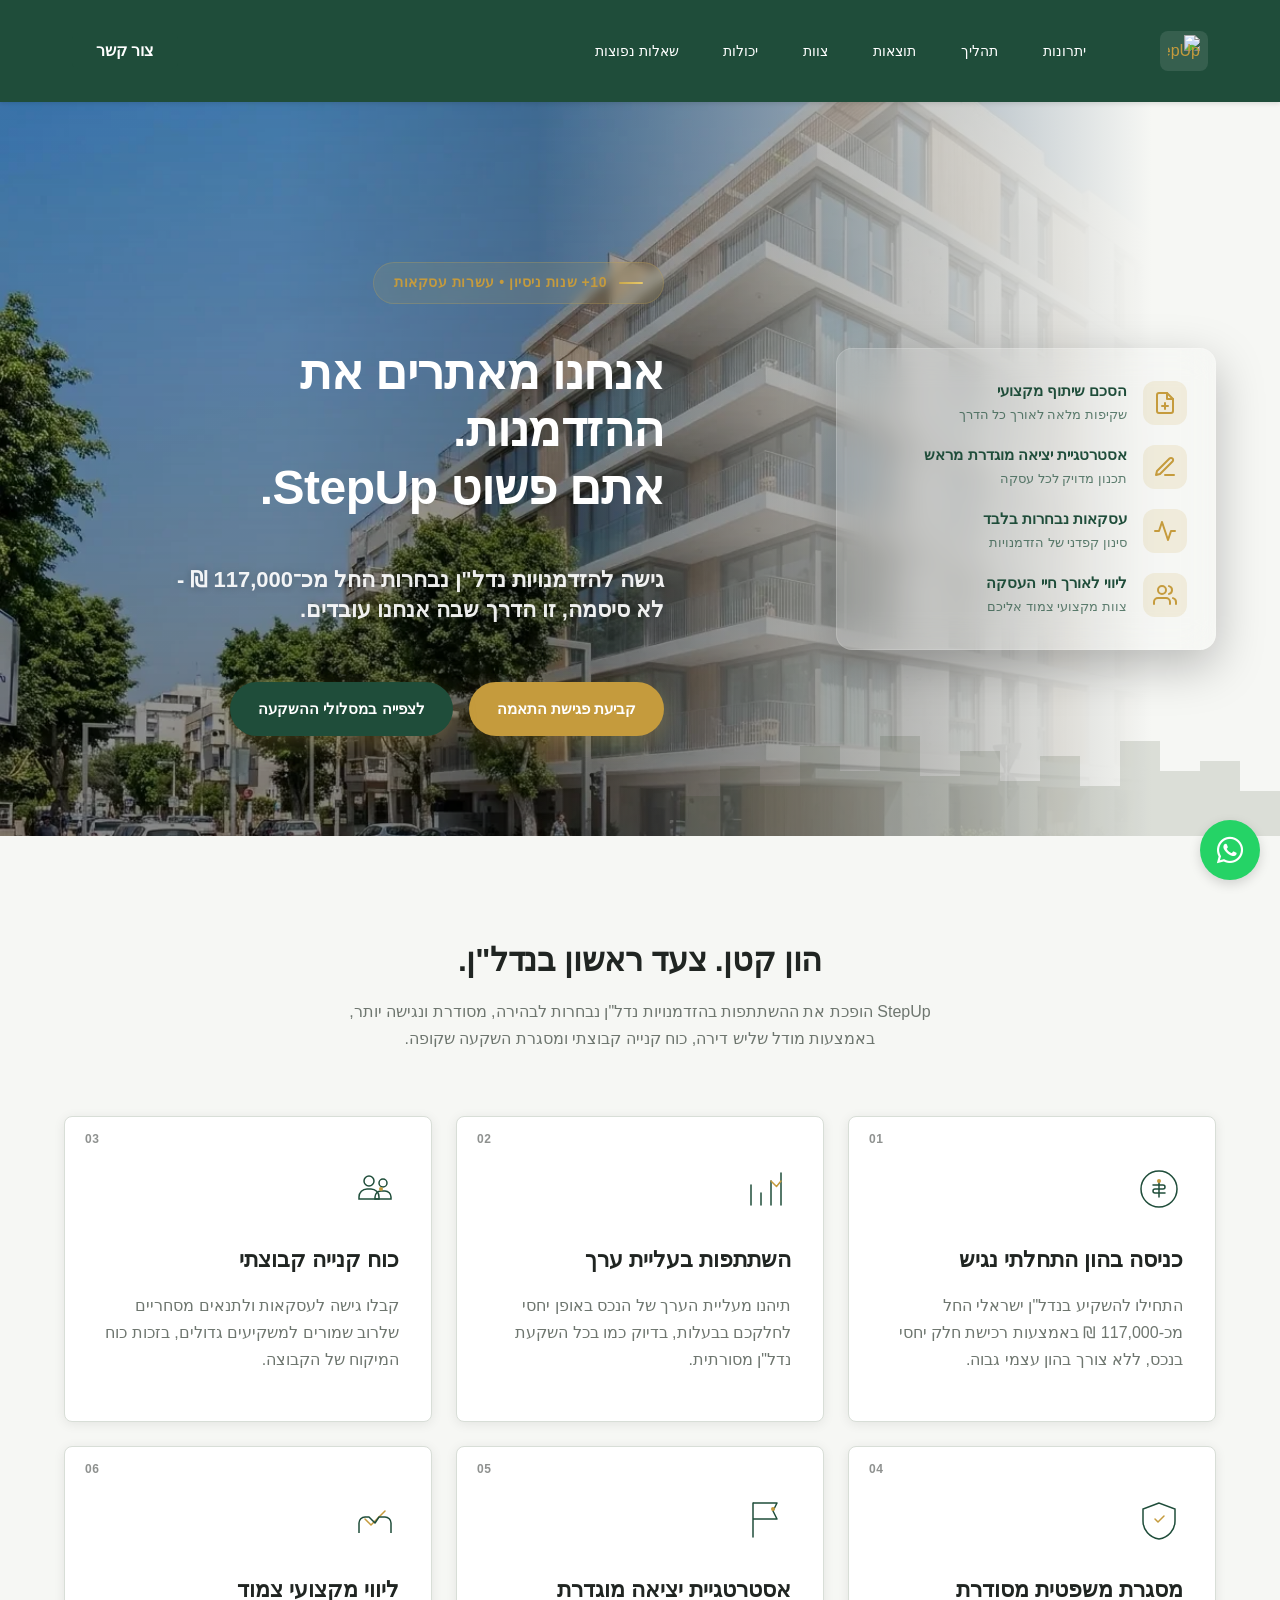
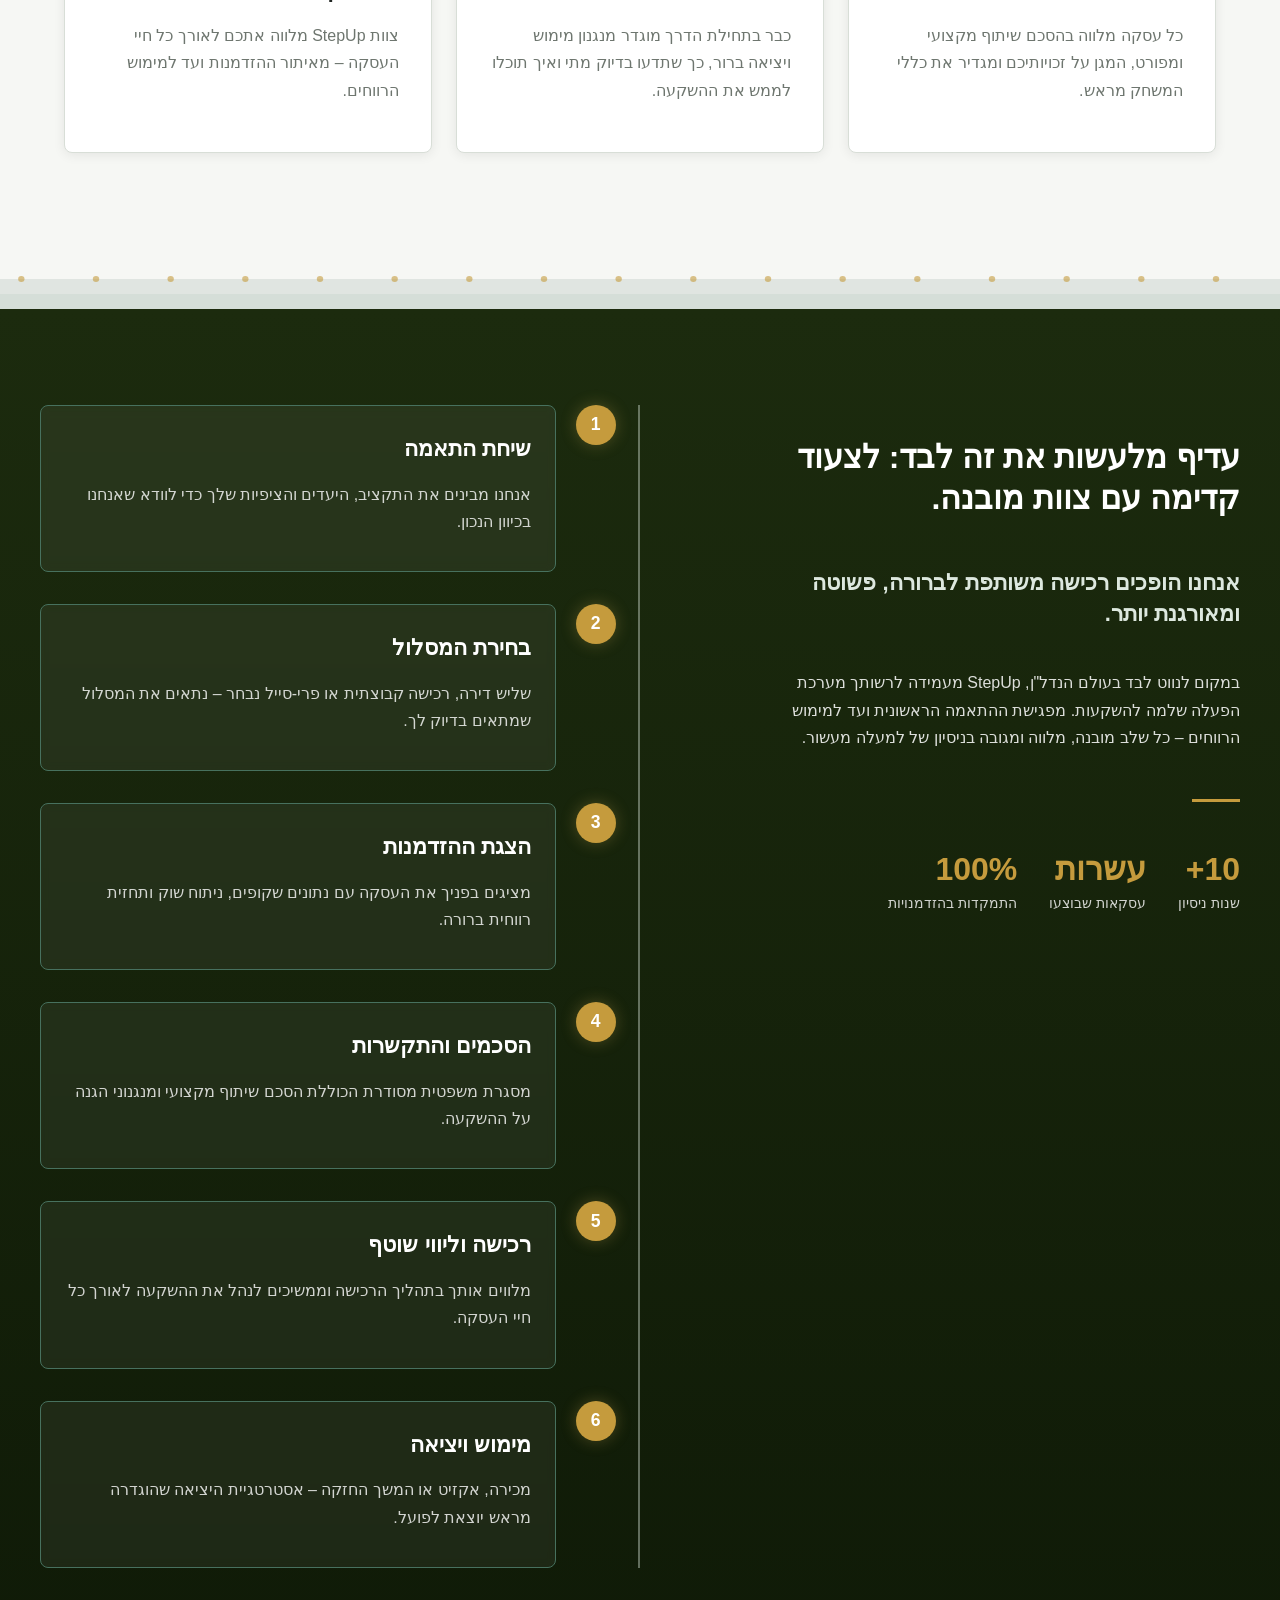
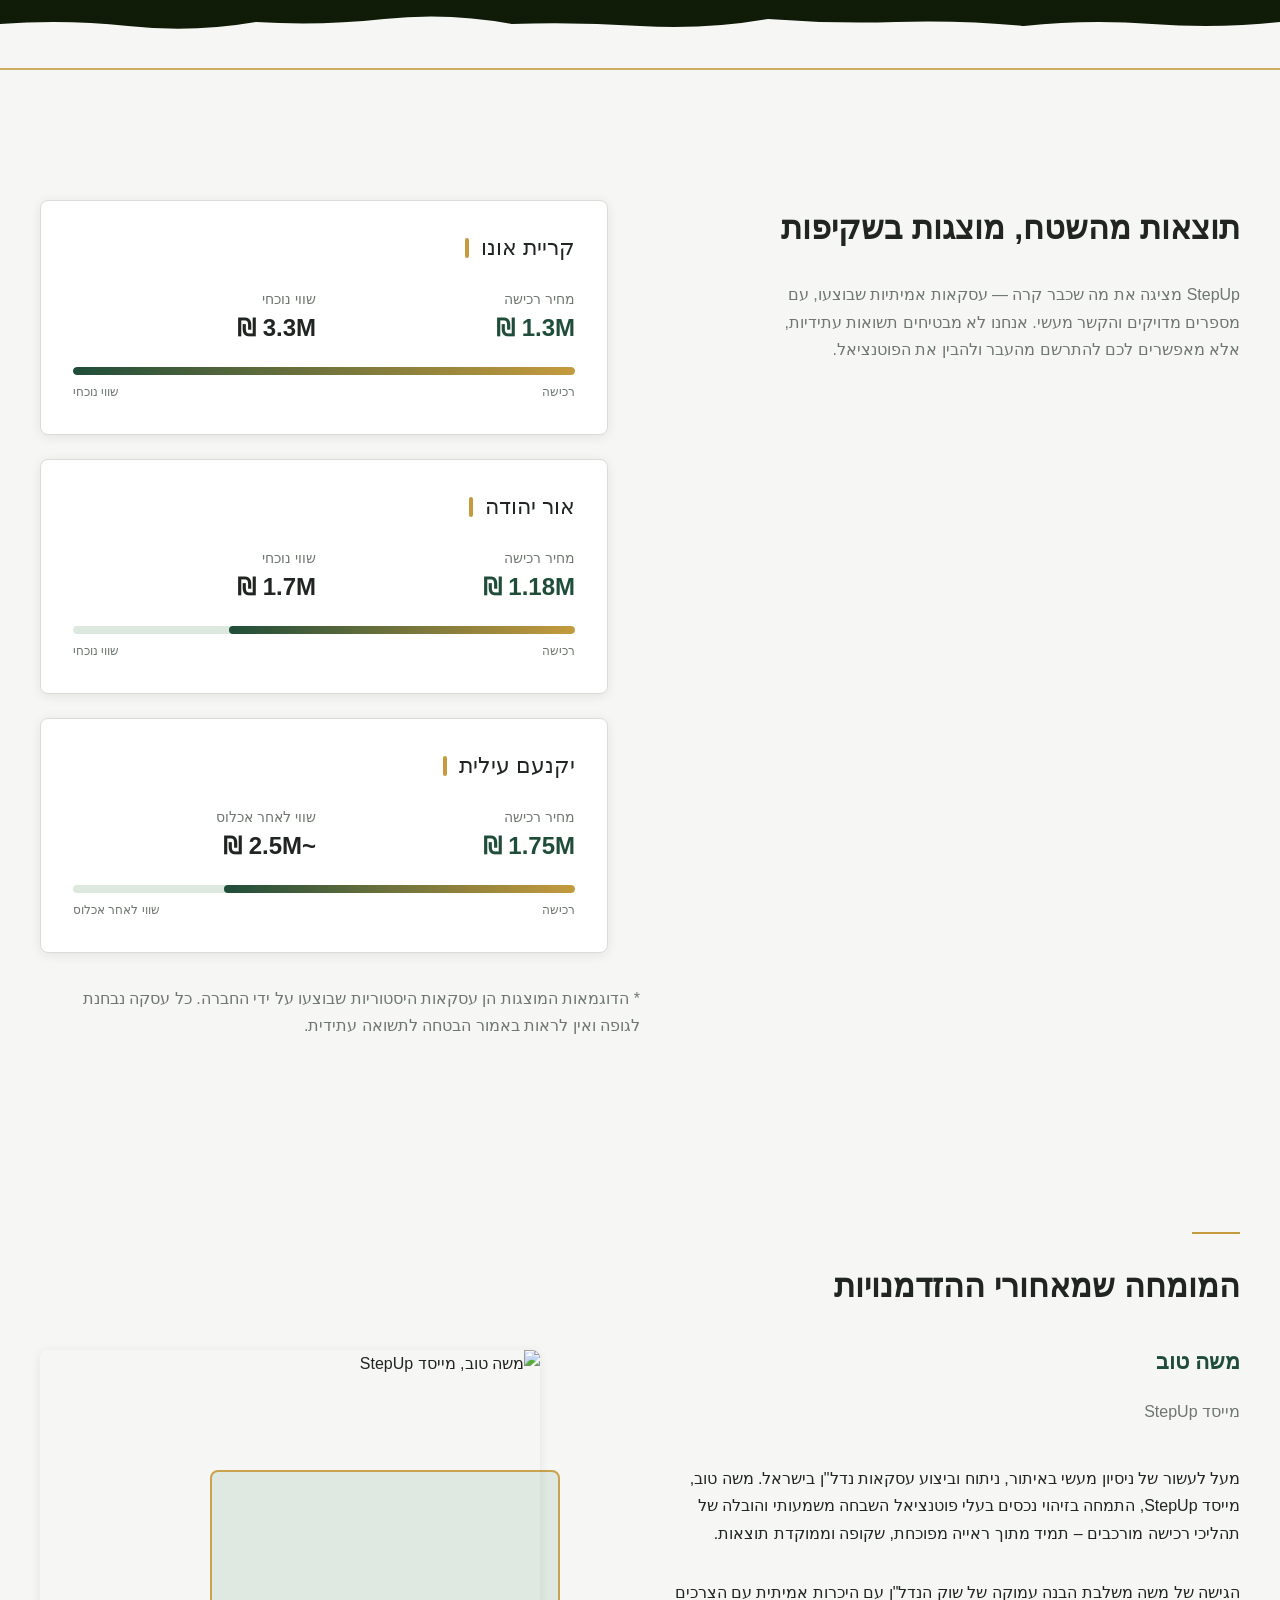
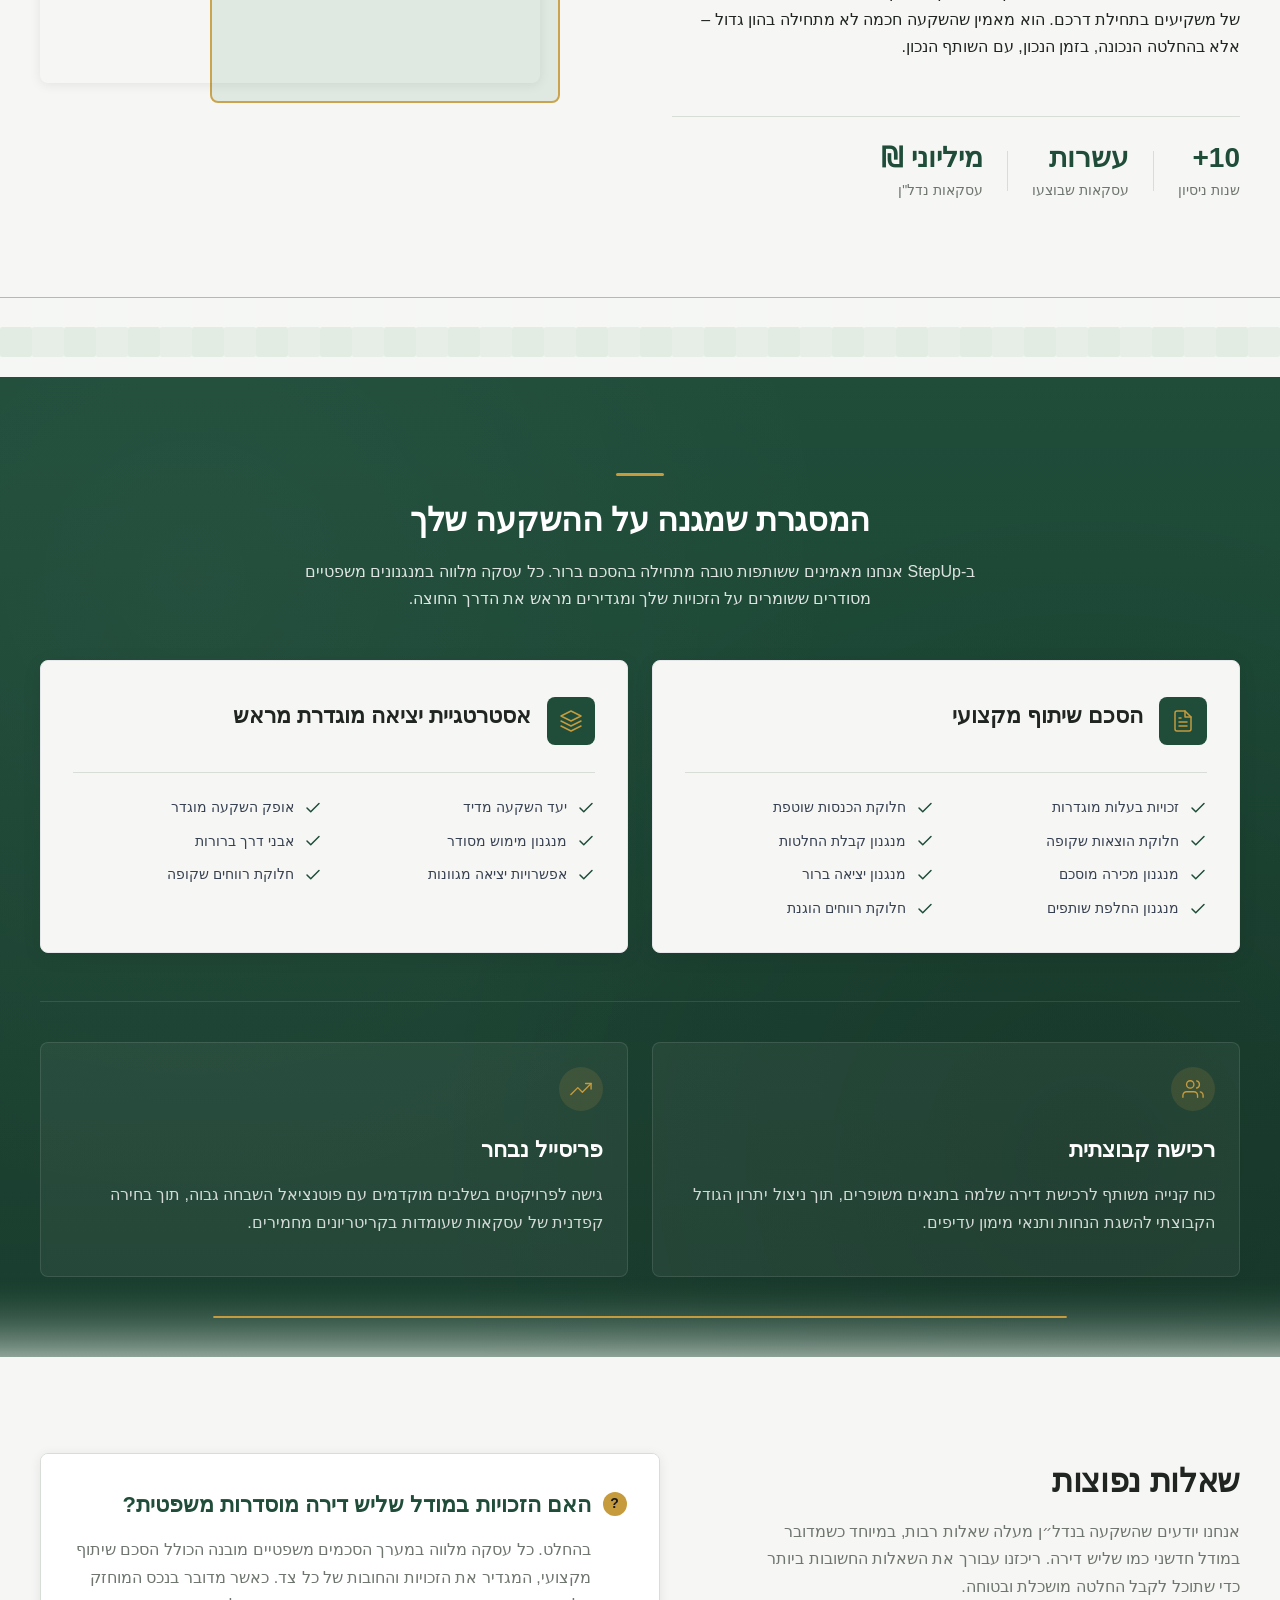
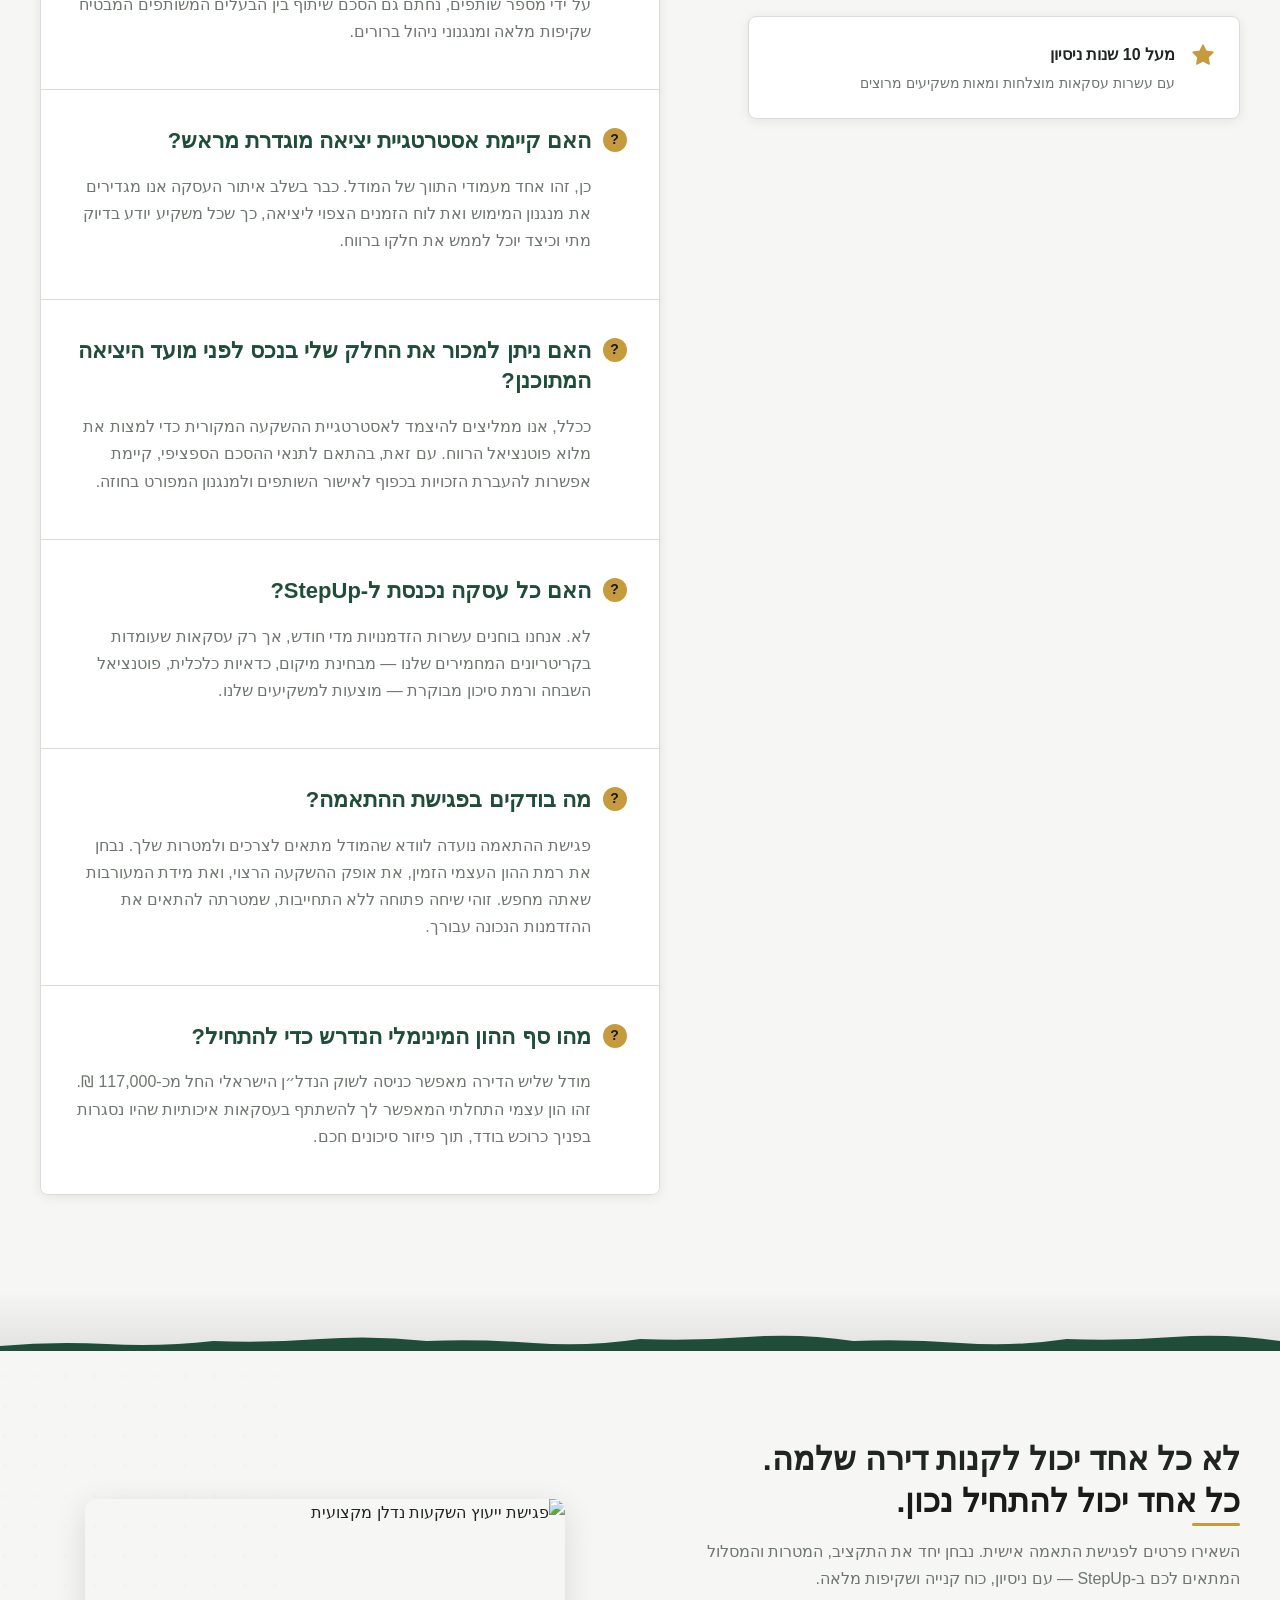
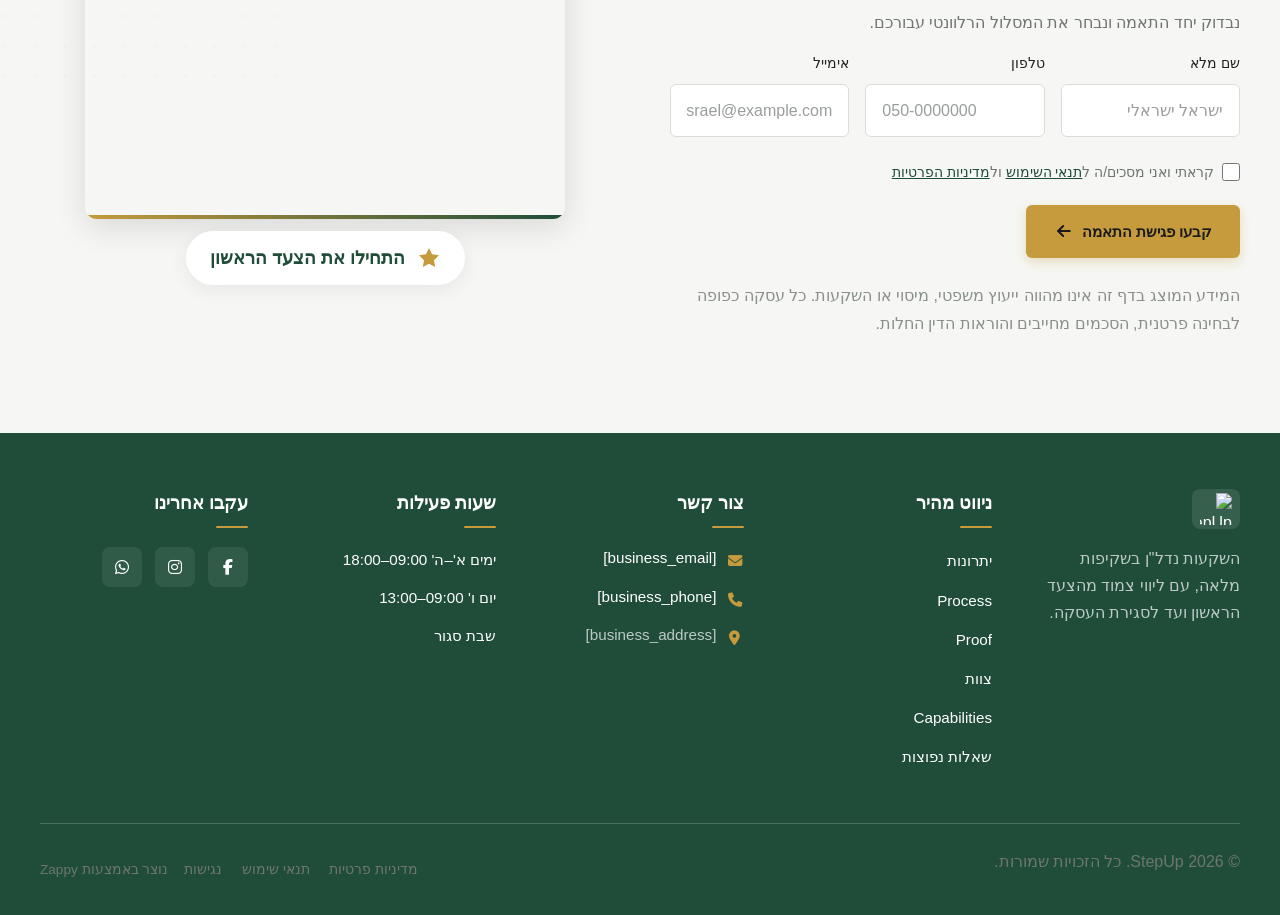
==== commit f2208603: "Background sync: Progressive GitHub Sync" ====
--- a/public/index.html
+++ b/public/index.html
@@ -1 +1 @@
-<!doctype html><html dir="rtl" lang="he"><head><meta charset="UTF-8"><meta content="width=device-width,initial-scale=1" name="viewport"><meta content="index, follow" name="robots"><title>השקיעו בנדל״ן בהון עצמי נמוך — StepUp</title><meta content="הצטרפו למועדון השקעות הנדל״ן StepUp והתחילו להשקיע בשוק הישראלי החל מ-117,000 ש״ח בלבד. מודל שותפות ייחודי, שקיפות מלאה ותוצאות בשטח. קבעו פגישת ייעוץ עכשיו." name="description"><meta content="השקעות נדל״ן, מועדון השקעות, רכישת דירה שליש, השקעה בנדל״ן בהון עצמי נמוך, real estate investment corporation" name="keywords"><link href="/assets/favicon.ico" rel="icon" type="image/x-icon"><link href="/assets/favicon-16x16.png" rel="icon" type="image/png" sizes="16x16"><link href="/assets/favicon-32x32.png" rel="icon" type="image/png" sizes="32x32"><link href="/assets/favicon-48x48.png" rel="icon" type="image/png" sizes="48x48"><link href="/assets/favicon-192x192.png" rel="icon" type="image/png" sizes="192x192"><link href="/assets/favicon-512x512.png" rel="icon" type="image/png" sizes="512x512"><link href="/assets/apple-touch-icon.png" rel="apple-touch-icon"><script>!function(){"use strict";var t="1e374aaa-f490-4d53-9867-282feb75d7b7",e="https://api.zappy5.com/api/analytics/track",a=18e5,n=2592e6,o=!0,i=!0,r=!0;var s=function(){var e="zappy_visitor_"+t,a=null;try{if(a=localStorage.getItem(e)){var o=JSON.parse(a),i=Date.now();if(i-o.created<n)return o.lastSeen=i,localStorage.setItem(e,JSON.stringify(o)),o.id}}catch(t){console.warn("Zappy Analytics: LocalStorage not available")}var r="zv_"+Date.now()+"_"+Math.random().toString(36).substr(2,9);try{localStorage.setItem(e,JSON.stringify({id:r,created:Date.now(),lastSeen:Date.now()}))}catch(t){}return r}(),c=function(){var e="zappy_session_"+t,n=null;try{if(n=sessionStorage.getItem(e)){var o=JSON.parse(n),i=Date.now();if(i-o.timestamp<a)return o.timestamp=i,sessionStorage.setItem(e,JSON.stringify(o)),o.id}}catch(t){console.warn("Zappy Analytics: SessionStorage not available")}var r="zs_"+Date.now()+"_"+Math.random().toString(36).substr(2,9);try{sessionStorage.setItem(e,JSON.stringify({id:r,timestamp:Date.now()}))}catch(t){}return r}();function l(a,n){n=n||{};var o={website_id:t,event_type:a,page_path:window.location.pathname,referrer:document.referrer||"direct",visitor_id:s,session_id:c,metadata:n};if(navigator.sendBeacon){var i=new Blob([JSON.stringify(o)],{type:"application/json"});navigator.sendBeacon(e,i)}else fetch(e,{method:"POST",headers:{"Content-Type":"application/json"},body:JSON.stringify(o),keepalive:!0}).catch(function(t){console.warn("Zappy Analytics: Failed to track event",t)})}o&&l("pageview",{title:document.title,url:window.location.href}),i&&document.addEventListener("click",function(t){var e=t.target;if("BUTTON"===e.tagName||e.closest("button")){var a="BUTTON"===e.tagName?e:e.closest("button");l("click",{element:"button",text:a.textContent.trim().substring(0,100),id:a.id||null,class:a.className||null})}else if("A"===e.tagName||e.closest("a")){var n="A"===e.tagName?e:e.closest("a");l("navigation",{element:"link",text:n.textContent.trim().substring(0,100),href:n.href,external:n.hostname!==window.location.hostname})}},!0),r&&document.addEventListener("submit",function(t){var e=t.target;l("form_submit",{form_id:e.id||null,form_name:e.name||null,form_action:e.action||null,form_method:e.method||"GET"})},!0);var d=Date.now();window.addEventListener("beforeunload",function(){l("page_unload",{time_on_page:Math.floor((Date.now()-d)/1e3),page_path:window.location.pathname})}),window.zappyAnalytics={track:l,getVisitorId:function(){return s},getSessionId:function(){return c}}}()</script><meta content="השקיעו בנדל״ן בהון עצמי נמוך — StepUp" property="og:title"><meta content="הצטרפו למועדון השקעות הנדל״ן StepUp והתחילו להשקיע בשוק הישראלי החל מ-117,000 ש״ח בלבד. מודל שותפות ייחודי, שקיפות מלאה ותוצאות בשטח. קבעו פגישת ייעוץ עכשיו." property="og:description"><meta content="summary_large_image" name="twitter:card"><meta content="השקיעו בנדל״ן בהון עצמי נמוך — StepUp" name="twitter:title"><meta content="הצטרפו למועדון השקעות הנדל״ן StepUp והתחילו להשקיע בשוק הישראלי החל מ-117,000 ש״ח בלבד. מודל שותפות ייחודי, שקיפות מלאה ותוצאות בשטח. קבעו פגישת ייעוץ עכשיו." name="twitter:description"><meta content="website" property="og:type"><meta content="he_IL" property="og:locale"><style>.skip-link{position:absolute;top:0;left:0;transform:translateY(-200%);padding:12px 18px;background:var(--bg-dark,#1a1a1a);color:var(--text-light,#fff);font-weight:600;border-radius:0 0 8px 0;z-index:10000}.skip-link:focus{transform:none;outline:2px solid var(--ring,#fff);outline-offset:2px}:focus-visible{outline:2px solid var(--ring,currentColor);outline-offset:3px}</style><link href="/assets/favicon.ico" rel="icon" type="image/x-icon"><link href="/assets/favicon-16x16.png" rel="icon" type="image/png" sizes="16x16"><link href="/assets/favicon-32x32.png" rel="icon" type="image/png" sizes="32x32"><link href="/assets/favicon-48x48.png" rel="icon" type="image/png" sizes="48x48"><link href="/assets/favicon-192x192.png" rel="icon" type="image/png" sizes="192x192"><link href="/assets/favicon-512x512.png" rel="icon" type="image/png" sizes="512x512"><link href="/assets/apple-touch-icon.png" rel="apple-touch-icon"><link href="https://cdn.jsdelivr.net/npm/vanilla-cookieconsent@3/dist/cookieconsent.css" rel="stylesheet"><style data-zappy-section-v2-css="true">.index-hero-section{position:relative;width:100%;min-height:100vh;display:flex;align-items:center;justify-content:center;overflow:hidden;background-color:#1c2b0e;color:var(--text-light);direction:rtl}.index-hero-section .hero-bg-wrapper{position:absolute;inset:0;z-index:0;width:100%;height:100%;background-size:cover;background-position:center}.index-hero-section .hero-bg-wrapper img{display:none}.index-hero-section .hero-scrim{position:absolute;inset:0;z-index:1;background-image:linear-gradient(to right,rgba(28,43,14,.92) 0,rgba(28,43,14,.45) 55%,rgba(28,43,14,0) 100%);pointer-events:none}.index-hero-section .hero-overlay-group{position:relative;z-index:10;width:100%;max-width:1200px;margin:0 auto;padding:160px 24px 100px;display:flex;align-items:center;justify-content:flex-start}.index-hero-section .hero-content-container{display:flex;flex-direction:row-reverse;align-items:center;justify-content:space-between;width:100%;gap:48px}.index-hero-section .hero-text-block{flex:1 1 55%;max-width:600px;display:flex;flex-direction:column;align-items:flex-start;text-align:right;gap:24px}.index-hero-section .hero-badge{display:inline-flex;align-items:center;gap:12px;background:rgba(201,168,76,.12);padding:8px 20px;border-radius:100px;border:1px solid rgba(201,168,76,.25);backdrop-filter:blur(4px);margin-bottom:8px}.index-hero-section .badge-line{display:inline-block;width:24px;height:2px;background:linear-gradient(90deg,#c9a84c,#e8c96a);border-radius:2px}.index-hero-section .badge-text{font-size:.875rem;font-weight:600;letter-spacing:.04em;color:var(--accent);white-space:nowrap}.index-hero-section .hero-headline{font-size:3rem;font-weight:700;letter-spacing:-.01em;line-height:1.15;color:var(--text-light);margin:0}.index-hero-section .hero-headline br{display:block}.index-hero-section .hero-subtitle{font-size:1.25rem;font-weight:400;line-height:1.6;color:var(--text-light);opacity:.92;margin:0;max-width:520px;text-shadow:0 1px 8px rgba(0,0,0,.25)}.index-hero-section .hero-cta-group{display:flex;flex-wrap:wrap;align-items:center;gap:16px;margin-top:16px}.index-hero-section .btn-primary{background:var(--accent);color:#1a1a1a;padding:14px 28px;border-radius:100px;border:none;font-weight:600;font-size:.95rem;display:inline-flex;align-items:center;gap:8px;cursor:pointer;text-decoration:none;transition:all .35s cubic-bezier(.4, 0, .2, 1);box-shadow:0 8px 24px rgba(201,168,76,.3);white-space:nowrap}.index-hero-section .btn-primary:hover{transform:translateY(-2px);box-shadow:0 12px 32px rgba(201,168,76,.45);background:#e8c96a}.index-hero-section .btn-ghost{background:0 0;color:var(--text-light);border:2px solid rgba(255,255,255,.5);padding:12px 26px;border-radius:100px;font-weight:500;font-size:.9rem;display:inline-flex;align-items:center;gap:8px;cursor:pointer;text-decoration:none;transition:all .35s cubic-bezier(.4, 0, .2, 1);backdrop-filter:blur(4px);white-space:nowrap}.index-hero-section .btn-ghost:hover{background:rgba(255,255,255,.12);border-color:var(--text-light);transform:translateY(-2px)}.index-hero-section .hero-metrics-panel{flex:0 1 380px;display:flex;flex-direction:column;gap:20px;background:rgba(255,255,255,.08);backdrop-filter:blur(16px);-webkit-backdrop-filter:blur(16px);border-radius:16px;padding:32px 28px;border:1px solid rgba(255,255,255,.15);box-shadow:0 16px 48px rgba(0,0,0,.25);align-self:center}.index-hero-section .metric-item{display:flex;align-items:flex-start;gap:16px;text-align:right}.index-hero-section .metric-icon{flex-shrink:0;width:44px;height:44px;display:flex;align-items:center;justify-content:center;background:rgba(201,168,76,.15);border-radius:12px;color:var(--accent)}.index-hero-section .metric-content{display:flex;flex-direction:column;gap:4px;color:var(--text-light)}.index-hero-section .metric-title{font-size:.95rem;font-weight:600;line-height:1.3;color:var(--text-light)}.index-hero-section .metric-desc{font-size:.8rem;font-weight:400;line-height:1.5;color:var(--text-light);opacity:.7}.index-hero-section .hero-city-skyline{position:absolute;bottom:0;inset-inline-start:0;width:60%;max-width:600px;z-index:2;pointer-events:none;opacity:.35}.index-hero-section .hero-city-skyline svg{display:block;width:100%;height:auto}@media (max-width:768px){.index-hero-section{min-height:100vh;padding-top:100px}.index-hero-section .hero-overlay-group{padding:120px 16px 60px}.index-hero-section .hero-content-container{flex-direction:column;align-items:flex-start;gap:40px}.index-hero-section .hero-text-block{max-width:100%;flex:1 1 auto;align-items:flex-start;text-align:right}.index-hero-section .hero-headline{font-size:2.2rem;line-height:1.25}.index-hero-section .hero-headline br{display:none}.index-hero-section .hero-subtitle{font-size:1.1rem;max-width:100%}.index-hero-section .hero-cta-group{width:100%;flex-direction:column;align-items:stretch}.index-hero-section .btn-ghost,.index-hero-section .btn-primary{justify-content:center;text-align:center;width:100%}.index-hero-section .hero-metrics-panel{flex:1 1 auto;width:100%;max-width:100%;padding:24px 20px;gap:16px}.index-hero-section .hero-city-skyline{width:80%;opacity:.25}}@media (min-width:769px) and (max-width:1024px){.index-hero-section .hero-content-container{gap:32px}.index-hero-section .hero-headline{font-size:2.5rem}.index-hero-section .hero-metrics-panel{flex:0 1 320px;padding:24px 20px}}.hero .hero-title,.hero h1,.hero-section h1,.hero-title,[class*=hero-] h1,[class~=hero] h1{font-size:48px!important;line-height:1.2!important}@media (max-width:1024px){.hero .hero-title,.hero h1,.hero-section h1,.hero-title,[class*=hero-] h1,[class~=hero] h1{font-size:36px!important}}@media (max-width:768px){.hero .hero-title,.hero h1,.hero-section h1,.hero-title,[class*=hero-] h1,[class~=hero] h1{font-size:28px!important}}</style><style id="zappy-critical-above-fold-css">html{box-sizing:border-box;-webkit-text-size-adjust:100%}*,::after,::before{box-sizing:inherit}body{margin:0;min-width:320px;overflow-x:clip}img,svg,video{max-width:100%;height:auto}main{display:block}.container{width:min(100% - 32px,1200px);margin-inline:auto}.navbar,header .navbar,header[role=banner],nav.navbar{position:relative;z-index:1000;width:100%}.nav-container,.navbar .container{display:flex;align-items:center;justify-content:space-between;min-height:64px}.logo,.logo-link img{display:block;width:35px;height:35px;object-fit:contain}#navMenu,.nav-menu{list-style:none}.fa,.fa-brands,.fa-regular,.fa-solid,.fab,.far,.fas{display:inline-block;min-width:1em;text-align:center}html:not(#zappy-noop) .navbar:has(.nav-ecommerce-icons)>.phone-header-btn,html:not(#zappy-noop)[data-zappy-site-type=ecommerce] .phone-header-btn{display:none!important;visibility:hidden!important;width:0!important;height:0!important;pointer-events:none!important}.hero-section,.index-hero-section,section[class*=hero]{position:relative;overflow:hidden;min-height:560px}.hero-bg-image,.hero-bg-wrapper,section[class*=hero] [class*=hero-bg]{position:absolute;inset:0;width:100%;height:100%}.hero-bg-image img,.hero-bg-wrapper img,section[class*=hero] [data-hero-bg],section[class*=hero] img[data-hero-background=true]{width:100%!important;height:100%!important;object-fit:cover!important;display:block}.hero-content,section[class*=hero] .container{position:relative;z-index:2}@media(max-width:768px){:root{--header-height:72px;--total-header-height:72px;--zappy-mobile-menu-top:72px}html[data-zappy-site-type=ecommerce] body{padding-top:var(--total-header-height,72px)}html[data-zappy-site-type=ecommerce] body>.navbar:not(.zappy-catalog-menu),html[data-zappy-site-type=ecommerce] body>nav.navbar{position:fixed!important;top:0;left:0;right:0;z-index:100000;width:100%;margin-bottom:0}.zappy-catalog-menu{position:fixed;top:var(--header-height,72px);left:0;right:0;z-index:99999}.nav-container,.navbar .container{min-height:60px}#navMenu,.nav-menu{max-width:100vw;overflow-x:hidden}.hero-section,.index-hero-section,section[class*=hero]{min-height:100svh}.hero-bg-image,.hero-bg-wrapper,.hero-scrim{min-height:100svh}}</style><link href="/styles.css" rel="preload" as="style"><link href="/styles.css" rel="stylesheet" media="print" onload='this.media="all"'><noscript><link href="/styles.css" rel="stylesheet"></noscript><script>window.ZAPPY_WEBSITE_ID="1e374aaa-f490-4d53-9867-282feb75d7b7",window.ZAPPY_API_BASE="https://api.zappy5.com"</script><style id="zappy-dropdown-submenu-styles">#navMenu li:has(.sub-menu),.nav-menu li:has(.sub-menu),.navbar li:has(.sub-menu),nav li:has(.sub-menu){position:relative}#navMenu .sub-menu,.nav-menu .sub-menu,.navbar .sub-menu,nav .sub-menu{display:block!important;position:absolute!important;top:100%;left:0;min-width:220px;border-radius:8px;box-shadow:0 8px 25px rgba(0,0,0,.15);padding:8px 0;opacity:0;visibility:hidden;transform:translateY(10px);transition:all .3s ease;z-index:1000;list-style:none;pointer-events:none}#navMenu li:hover>.sub-menu,.nav-menu li:hover>.sub-menu,.navbar li:hover>.sub-menu,nav li:hover>.sub-menu{opacity:1!important;visibility:visible!important;transform:translateY(0)!important;pointer-events:auto!important}.sub-menu li{list-style:none;margin:0;padding:0}.sub-menu a{display:block!important;padding:10px 16px!important;color:var(--text-dark,#333)!important;font-weight:500;text-decoration:none;white-space:nowrap;transition:background-color .2s}.sub-menu .zappy-nav-child>a{padding-left:28px!important;font-size:.9em!important;opacity:.85!important}[dir=rtl] .sub-menu .zappy-nav-child>a,html[lang=ar] .sub-menu .zappy-nav-child>a,html[lang=he] .sub-menu .zappy-nav-child>a{padding-left:10px!important;padding-right:28px!important}.sub-menu .zappy-nav-parent>a{font-weight:600!important}.sub-menu a:hover{background-color:#f5f5f5}[dir=rtl] .nav-menu .sub-menu,[dir=rtl] .navbar .sub-menu,[dir=rtl] nav .sub-menu,html[lang=ar] .nav-menu .sub-menu,html[lang=ar] .navbar .sub-menu,html[lang=ar] nav .sub-menu,html[lang=he] .nav-menu .sub-menu,html[lang=he] .navbar .sub-menu,html[lang=he] nav .sub-menu{left:auto!important;right:0!important}.sub-menu:empty,.sub-menu:not(:has(li)):not(:has(> a)),.sub-menu:not(:has(li:not(.zappy-hidden-menu-item))):not(:has(> a)){display:none!important;opacity:0!important;visibility:hidden!important;pointer-events:none!important}li:has(.menu-group-title):hover>.sub-menu{opacity:1!important;visibility:visible!important;transform:translateY(0)!important;pointer-events:auto!important}#navMenu>li>.menu-group-title,.nav-menu>li>.menu-group-title{display:inline-block;padding:.5rem 1rem;cursor:default;user-select:none}@media (max-width:768px){#navMenu .sub-menu,.nav-menu .sub-menu,.navbar .sub-menu,nav .sub-menu{position:static!important;transform:none!important;box-shadow:none!important;background:0 0!important;max-height:0;overflow:hidden;opacity:0;visibility:hidden;transition:max-height .3s ease,opacity .3s ease;padding:0!important;border-radius:0!important}#navMenu .sub-menu.mobile-expanded,.nav-menu .sub-menu.mobile-expanded,.navbar .sub-menu.mobile-expanded{max-height:none!important;overflow-y:visible!important;opacity:1!important;visibility:visible!important;padding:8px 0 8px 16px!important}[dir=rtl] .sub-menu.mobile-expanded,html[lang=he] .sub-menu.mobile-expanded{padding:8px 16px 8px 0!important}#navMenu li:hover>.sub-menu,.nav-menu li:hover>.sub-menu,.navbar li:hover>.sub-menu,nav li:hover>.sub-menu{opacity:0;visibility:hidden;pointer-events:none}#navMenu li>.sub-menu.mobile-expanded,.nav-menu li>.sub-menu.mobile-expanded,.navbar li>.sub-menu.mobile-expanded,nav li>.sub-menu.mobile-expanded{opacity:1!important;visibility:visible!important;pointer-events:auto!important}#navMenu li:has(.sub-menu),.nav-menu li:has(.sub-menu),.navbar li:has(.sub-menu),nav li:has(.sub-menu){display:flex!important;flex-wrap:wrap!important;align-items:center!important;position:relative!important;min-height:44px!important}#navMenu li:has(.sub-menu)>a,.nav-menu li:has(.sub-menu)>a,.navbar li:has(.sub-menu)>a,nav li:has(.sub-menu)>a{flex:1!important;min-width:0!important}#navMenu li:has(.sub-menu)>.menu-group-title,.nav-menu li:has(.sub-menu)>.menu-group-title,.navbar li:has(.sub-menu)>.menu-group-title,nav li:has(.sub-menu)>.menu-group-title{flex:1!important;min-width:0!important;padding:0!important;line-height:inherit!important}#navMenu li:has(.sub-menu)>.sub-menu,.nav-menu li:has(.sub-menu)>.sub-menu,.navbar li:has(.sub-menu)>.sub-menu,nav li:has(.sub-menu)>.sub-menu{flex-basis:100%!important;width:100%!important}#navMenu li:has(.sub-menu)>a [class*=arrow],#navMenu li:has(.sub-menu)>a [class*=chevron],.nav-menu li:has(.sub-menu)>a .fa-angle-down,.nav-menu li:has(.sub-menu)>a .fa-chevron-down,.nav-menu li:has(.sub-menu)>a [class*=arrow],.nav-menu li:has(.sub-menu)>a [class*=chevron],nav li:has(.sub-menu)>a [class*=arrow],nav li:has(.sub-menu)>a [class*=chevron]{display:none!important;visibility:hidden!important}.mobile-submenu-toggle{display:flex!important;align-items:center!important;justify-content:center!important;width:44px!important;height:auto!important;background:0 0!important;border:none!important;cursor:pointer!important;color:var(--text-light)!important;position:static!important;flex-shrink:0!important;align-self:stretch!important;z-index:2!important;padding:0!important;margin:0!important}.mobile-submenu-toggle::after{content:''!important;width:0!important;height:0!important;border-left:6px solid transparent!important;border-right:6px solid transparent!important;border-top:7px solid currentColor!important;transition:transform .3s ease!important}.mobile-submenu-toggle.expanded::after{transform:rotate(180deg)!important}.sub-menu a{padding:10px 0!important;display:block!important;color:var(--text-light)!important;white-space:normal!important}.sub-menu .zappy-nav-child>a{padding-left:28px!important;font-size:.9em!important;opacity:.85!important}[dir=rtl] .sub-menu .zappy-nav-child>a,html[lang=ar] .sub-menu .zappy-nav-child>a,html[lang=he] .sub-menu .zappy-nav-child>a{padding-left:0!important;padding-right:28px!important}.sub-menu .zappy-nav-parent>a{font-weight:600!important}#navMenu.active,.nav-menu.active{max-width:100vw!important;overflow-x:hidden!important;box-sizing:border-box!important}.navbar .sub-menu li a,.zappy-products-dropdown .sub-menu a,nav.navbar .sub-menu li a{color:var(--text-light)!important}}@media (min-width:769px){.mobile-submenu-toggle{display:none!important}}</style><style id="zappy-widget-visibility">html[dir=rtl] .whatsapp-float{right:20px!important;left:auto!important}html:not([dir]) .whatsapp-float,html[dir=ltr] .whatsapp-float{left:20px!important;right:auto!important}html[dir=rtl] #mic-access-tool-general-button,html[dir=rtl] #mic-init-access-tool #mic-access-tool-general-button,html[dir=rtl] #mic-init-access-tool .mic-access-tool-general-button,html[dir=rtl] ._access-icon,html[dir=rtl] .mic-access-tool-general-button{left:20px!important;right:auto!important}html:not([dir]) #mic-access-tool-general-button,html:not([dir]) #mic-init-access-tool #mic-access-tool-general-button,html:not([dir]) #mic-init-access-tool .mic-access-tool-general-button,html:not([dir]) ._access-icon,html:not([dir]) .mic-access-tool-general-button,html[dir=ltr] #mic-access-tool-general-button,html[dir=ltr] #mic-init-access-tool #mic-access-tool-general-button,html[dir=ltr] #mic-init-access-tool .mic-access-tool-general-button,html[dir=ltr] ._access-icon,html[dir=ltr] .mic-access-tool-general-button{right:20px!important;left:auto!important}@media (max-width:768px){.whatsapp-float{display:flex!important}}@media (min-width:769px){.whatsapp-float{display:flex!important}}@media (max-width:768px){#mic-access-tool-general-button,#mic-init-access-tool #mic-access-tool-general-button,#mic-init-access-tool .mic-access-tool-general-button,._access-icon,.mic-access-tool-general-button{display:flex!important;visibility:visible!important;opacity:1!important;pointer-events:auto!important}#mic-access-tool-box.opened-mic-access-tool,#mic-init-access-tool #mic-access-tool-box.opened-mic-access-tool,.mic-access-tool-box.opened-mic-access-tool{visibility:visible!important;opacity:1!important;pointer-events:auto!important}}@media (min-width:769px){#mic-access-tool-general-button,#mic-init-access-tool #mic-access-tool-general-button,#mic-init-access-tool .mic-access-tool-general-button,._access-icon,.mic-access-tool-general-button{display:flex!important;visibility:visible!important;opacity:1!important;pointer-events:auto!important}#mic-access-tool-box.opened-mic-access-tool,#mic-init-access-tool #mic-access-tool-box.opened-mic-access-tool,.mic-access-tool-box.opened-mic-access-tool{visibility:visible!important;opacity:1!important;pointer-events:auto!important}}</style></head><body><a href="#main" class="skip-link">דלג לתוכן הראשי</a><nav class="navbar" dir="rtl"><button class="mobile-toggle" aria-label="Menu" id="mobileToggle"><svg viewBox="0 0 24 24" fill="none" class="hamburger-icon" height="24" style="display:block !important" width="24"><path d="M3 12h18M3 6h18M3 18h18" stroke="currentColor" stroke-width="2" stroke-linecap="round"></path></svg> <svg viewBox="0 0 24 24" fill="none" class="close-icon" height="24" style="display:none !important" width="24"><path d="M18 6L6 18M6 6l12 12" stroke="currentColor" stroke-width="2" stroke-linecap="round"></path></svg></button> <button class="phone-header-btn" aria-label="Call" data-phone="[business_phone]"><svg viewBox="0 0 24 24" fill="currentColor" height="20" width="20"><path d="M22 16.92v3a2 2 0 0 1-2.18 2 19.79 19.79 0 0 1-8.63-3.07 19.5 19.5 0 0 1-6-6 19.79 19.79 0 0 1-3.07-8.67A2 2 0 0 1 4.11 2h3a2 2 0 0 1 2 1.72 12.84 12.84 0 0 0 .7 2.81 2 2 0 0 1-.45 2.11L8.09 9.91a16 16 0 0 0 6 6l1.27-1.27a2 2 0 0 1 2.11-.45 12.84 12.84 0 0 0 2.81.7A2 2 0 0 1 22 16.92z"></path></svg></button><div class="nav-container"><div class="nav-right-group"><div class="nav-brand"><a href="/" class="logo-link"><img alt="StepUp" class="logo" decoding="async" height="35" src="/assets/site-----image-1.webp" width="35"></a></div><ul class="nav-menu" id="navMenu"><li><a href="#benefits">יתרונות</a></li><li><a href="#process">תהליך</a></li><li><a href="#proof">תוצאות</a></li><li><a href="#team">צוות</a></li><li><a href="#capabilities">יכולות</a></li><li><a href="#faq">שאלות נפוצות</a></li><li class="mobile-contact-link nav-cta-mobile-item"><a href="#cta" class="nav-cta-btn">צור קשר</a></li></ul></div><div class="nav-cta-container"><a href="#cta" class="nav-cta-btn">צור קשר</a></div></div></nav><script>window.addEventListener("load",function(){const e=document.querySelector(".navbar, nav, header");if(!e)return void console.log("[Navbar] Navbar element not found");let t=document.getElementById("mobileToggle")||document.querySelector(".mobile-toggle")||document.querySelector(".hamburger")||document.querySelector(".hamburger-menu")||document.querySelector(".menu-toggle")||document.querySelector(".burger-menu")||document.querySelector('[aria-label="Menu"]')||document.querySelector('[aria-label="תפריט"]');const o=document.querySelector(".phone-header-btn"),n=window.getComputedStyle(e);let r=n.backgroundColor;if(console.log("[Navbar] Initial navbar background:",r),"transparent"===r||"rgba(0, 0, 0, 0)"===r||r.startsWith("rgba")&&r.includes(", 0)")){const e=n.backgroundImage;if(e&&"none"!==e)console.log("[Navbar] Navbar has background image/gradient, using dark text"),r="rgb(240, 240, 240)";else{const e=window.getComputedStyle(document.body).backgroundColor;console.log("[Navbar] Navbar transparent, using body background:",e),r=e}}const a=r.match(/\d+/g);if(a&&a.length>=3){const e=(.299*parseInt(a[0])+.587*parseInt(a[1])+.114*parseInt(a[2]))/255;console.log("[Navbar] Mobile button colors preserved from Claude CSS (luminance:",e.toFixed(2)+")");const n=document.createElement("style");n.id="zappy-mobile-nav-fix";document.documentElement.lang;document.documentElement.dir,n.textContent='\n        /* Hide mobile buttons on desktop, show only on mobile */\n        @media (min-width: 769px) {\n          .mobile-toggle,\n          .phone-header-btn {\n            display: none !important;\n          }\n        }\n        \n        /* Show and position mobile buttons correctly on mobile */\n        @media (max-width: 768px) {\n          .navbar,\n          nav.navbar {\n            min-height: 70px !important;\n          }\n\n          .mobile-toggle,\n          .phone-header-btn {\n            position: absolute !important;\n            top: 0 !important;\n            bottom: 0 !important;\n            margin-top: auto !important;\n            margin-bottom: auto !important;\n            transform: none !important;\n            z-index: 1001 !important;\n            display: flex !important;\n            align-items: center !important;\n            justify-content: center !important;\n            width: 36px !important;\n            height: 36px !important;\n            border-radius: 50% !important;\n            border: none !important;\n            cursor: pointer !important;\n            padding: 6px !important;\n            background: none !important;\n            color: var(--nav-text, var(--text-light)) !important;\n            touch-action: manipulation !important;\n            -webkit-tap-highlight-color: transparent !important;\n          }\n\n          html[data-zappy-site-type="ecommerce"] .phone-header-btn,\n          body[data-zappy-site-type="ecommerce"] .phone-header-btn,\n          html[data-zappy-site-type="ecommerce"] header .phone-header-btn,\n          html[data-zappy-site-type="ecommerce"] nav .phone-header-btn {\n            display: none !important;\n            visibility: hidden !important;\n            width: 0 !important;\n            height: 0 !important;\n            min-width: 0 !important;\n            overflow: hidden !important;\n          }\n          \n          /* LTR positioning (default): hamburger LEFT, phone RIGHT */\n          html:not([dir="rtl"]):not([lang="he"]):not([lang="ar"]) .mobile-toggle,\n          html[dir="ltr"] .mobile-toggle {\n            left: 12px !important;\n            right: auto !important;\n          }\n          html:not([dir="rtl"]):not([lang="he"]):not([lang="ar"]) .phone-header-btn,\n          html[dir="ltr"] .phone-header-btn {\n            right: 12px !important;\n            left: auto !important;\n          }\n          \n          /* RTL positioning: hamburger RIGHT, phone LEFT */\n          html[dir="rtl"] .mobile-toggle,\n          html[lang="he"] .mobile-toggle,\n          html[lang="ar"] .mobile-toggle {\n            right: 12px !important;\n            left: auto !important;\n          }\n          html[dir="rtl"] .phone-header-btn,\n          html[lang="he"] .phone-header-btn,\n          html[lang="ar"] .phone-header-btn {\n            left: 12px !important;\n            right: auto !important;\n          }\n          \n          /* CRITICAL: Ensure nav-container has min-height on mobile */\n          /* All children are positioned absolutely/fixed on mobile, so height:auto collapses to 0 */\n          .nav-container {\n            min-height: 70px !important;\n            position: relative !important;\n          }\n          \n          /* Ensure SVG icons are properly sized and inherit color */\n          .mobile-toggle svg,\n          .phone-header-btn svg {\n            width: 24px !important;\n            height: 24px !important;\n            /* Don\'t force display - let JavaScript control hamburger/close toggle */\n          }\n          \n          /* Reset nav-cta-container on mobile - remove desktop box-shadow/padding */\n          /* that creates a visible ghost box when CTA button is hidden */\n          .nav-cta-container {\n            box-shadow: none !important;\n            padding: 0 !important;\n          }\n          \n          /* Hide nav-cta-container entirely on mobile when there\'s no lang-switcher */\n          /* (only the CTA button is inside, and it\'s hidden on mobile) */\n          .nav-cta-container:not(:has(.lang-switcher)) {\n            display: none !important;\n          }\n          \n          /* CRITICAL: Prevent hero image fade gradient from bleeding over headline text */\n          /* The .image-fade-gradient has bottom: -30px (extends below parent) */\n          /* On mobile stacked layout, this overlaps the h1 text below the image */\n          .hero-image-column {\n            overflow: hidden !important;\n          }\n          .image-fade-gradient {\n            bottom: 0 !important;\n          }\n          \n          /* Hide desktop language switcher on mobile - hamburger menu handles it */\n          /* High specificity to override stored CSS */\n          .lang-switcher,\n          .nav-cta-container .lang-switcher,\n          .nav-container .lang-switcher,\n          .navbar .lang-switcher,\n          .navbar .nav-cta-container .lang-switcher {\n            display: none !important;\n          }\n        }\n      ';const r=document.getElementById("zappy-mobile-nav-fix");r&&r.remove(),document.head.appendChild(n),console.log("[Navbar] Critical CSS injected for mobile nav positioning");const i=window.innerWidth<=768;if(t){const e=t.querySelector(".hamburger-icon"),o=t.querySelector(".close-icon");e&&(e.style.setProperty("width","24px","important"),e.style.setProperty("height","24px","important"),e.style.setProperty("display","block","important")),o&&(o.style.setProperty("width","24px","important"),o.style.setProperty("height","24px","important"),o.style.setProperty("display","none","important")),i?(t.style.setProperty("position","absolute","important"),t.style.setProperty("top","0","important"),t.style.setProperty("bottom","0","important"),t.style.setProperty("margin-top","auto","important"),t.style.setProperty("margin-bottom","auto","important"),t.style.setProperty("transform","none","important"),t.style.setProperty("z-index","1001","important"),t.style.removeProperty("left"),t.style.removeProperty("right"),console.log("[Navbar] Mobile toggle positioning applied (mobile viewport)")):(t.style.removeProperty("position"),t.style.removeProperty("top"),t.style.removeProperty("transform"),t.style.removeProperty("z-index"),t.style.removeProperty("left"),t.style.removeProperty("right"),console.log("[Navbar] Desktop viewport - cleared mobile toggle inline positioning"))}if(o){const e=o.querySelector("svg");e&&(e.style.width="24px",e.style.height="24px",e.setAttribute("width","24"),e.setAttribute("height","24")),i?(o.style.setProperty("position","absolute","important"),o.style.setProperty("top","0","important"),o.style.setProperty("bottom","0","important"),o.style.setProperty("margin-top","auto","important"),o.style.setProperty("margin-bottom","auto","important"),o.style.setProperty("transform","none","important"),o.style.setProperty("z-index","1001","important"),o.style.removeProperty("left"),o.style.removeProperty("right"),console.log("[Navbar] Phone button positioning applied (mobile viewport)")):(o.style.removeProperty("position"),o.style.removeProperty("top"),o.style.removeProperty("transform"),o.style.removeProperty("z-index"),o.style.removeProperty("left"),o.style.removeProperty("right"),console.log("[Navbar] Desktop viewport - cleared phone button inline positioning"))}}else console.log("[Navbar] Could not parse background color:",r);t=document.getElementById("mobileToggle")||document.querySelector(".mobile-toggle")||document.querySelector(".hamburger")||document.querySelector(".hamburger-menu")||document.querySelector(".menu-toggle")||document.querySelector(".burger-menu")||document.querySelector('[aria-label="Menu"]')||document.querySelector('[aria-label="תפריט"]');const i=document.getElementById("navMenu")||document.querySelector(".nav-menu")||document.querySelector(".nav-links")||document.querySelector("nav ul:not(.submenu)");if(!t||!i)return void console.log("[Navbar] Mobile toggle or menu not found:",{toggle:!!t,menu:!!i});i.id||(i.id="navMenu"),console.log("[Navbar] Initializing mobile menu...");const l=t.cloneNode(!0);t.parentNode.replaceChild(l,t);var s=0;function p(e){var t=Date.now();t-s<300||(s=t,function(e){e.preventDefault(),e.stopPropagation();const t=l.querySelector(".hamburger-icon"),o=l.querySelector(".close-icon");i.classList.contains("active")?(i.classList.remove("active"),t&&t.style.setProperty("display","block","important"),o&&o.style.setProperty("display","none","important"),document.body.style.overflow="",document.body.classList.remove("menu-open"),console.log("[Navbar] Menu closed")):(i.classList.add("active"),t&&t.style.setProperty("display","none","important"),o&&o.style.setProperty("display","block","important"),document.body.style.overflow="hidden",document.body.classList.add("menu-open"),console.log("[Navbar] Menu opened"))}(e))}l.addEventListener("click",p),l.addEventListener("touchend",p),document.addEventListener("keydown",function(e){if(("Escape"===e.key||"Esc"===e.key)&&i.classList.contains("active")){const e=l.querySelector(".hamburger-icon"),t=l.querySelector(".close-icon");i.classList.remove("active"),e&&e.style.setProperty("display","block","important"),t&&t.style.setProperty("display","none","important"),document.body.style.overflow="",document.body.classList.remove("menu-open"),console.log("[Navbar] Menu closed (Escape)")}}),i.querySelectorAll("a").forEach(function(e){e.addEventListener("click",function(){if("#"===this.getAttribute("href"))return;const e=l.querySelector(".hamburger-icon"),t=l.querySelector(".close-icon");i.classList.remove("active"),e&&e.style.setProperty("display","block","important"),t&&t.style.setProperty("display","none","important"),document.body.style.overflow="",document.body.classList.remove("menu-open"),console.log("[Navbar] Menu closed (link clicked)")})});var m=i.querySelectorAll(".dropdown-toggle");m.forEach(function(e){e.addEventListener("click",function(e){e.preventDefault(),e.stopPropagation();var t=this.closest(".nav-dropdown");t&&(t.parentNode.querySelectorAll(".nav-dropdown.open").forEach(function(e){e!==t&&e.classList.remove("open")}),t.classList.toggle("open"),console.log("[Navbar] Dropdown toggled:",t.classList.contains("open")?"open":"closed"))})}),document.addEventListener("click",function(e){e.target.closest(".nav-dropdown")||document.querySelectorAll(".nav-dropdown.open").forEach(function(e){e.classList.remove("open")})}),console.log("[Navbar] Dropdown handlers initialized for "+m.length+" dropdowns"),o&&o.addEventListener("click",function(){const e=document.querySelectorAll('a[href^="tel:"]'),t=e.length>0?e[0].getAttribute("href").replace("tel:",""):"[business_phone]";window.location.href="tel:"+t,console.log("[Navbar] Phone button clicked")}),console.log("[Navbar] Mobile menu initialized successfully")})</script><main id="main"><section class="index-hero-section" data-layout-spec="בית-hero" id="hero" dir="rtl" data-hero-type="fullscreen-card" data-zappy-section="true"><div class="hero-bg-wrapper" style="background-image:url('assets/site-index-hero-image-1.webp');background-size:cover;background-position:center"><div class="hero-scrim"></div></div><div class="hero-overlay-group"><div class="hero-content-container"><div class="hero-text-block"><div class="hero-badge"><span class="badge-line"></span> <span class="badge-text">10+ שנות ניסיון • עשרות עסקאות</span></div><h1 class="hero-headline">אנחנו מאתרים את ההזדמנות.&nbsp;<br>אתם פשוט StepUp.</h1><h3 class="hero-subtitle">גישה להזדמנויות נדל"ן נבחרות החל מכ־117,000 ₪ - לא סיסמה, זו הדרך שבה אנחנו עובדים.</h3><div class="hero-cta-group"><a href="#consultation" class="btn-primary btn-pill" data-element-id="btn-1783926946196-0jivez0a7" data-element-type="button" data-native-element="true">קביעת פגישת התאמה</a> <a href="#tracks" class="btn-primary btn" data-element-id="btn-1783926946196-nqx6k29uv" data-element-type="button" data-native-element="true" style="outline:none;color:rgb(255, 255, 255) !important;border-color:rgb(31, 77, 58) !important;background-color:rgb(31, 77, 58) !important;background-image:none !important">לצפייה במסלולי ההשקעה</a></div></div><div class="hero-metrics-panel"><div class="metric-item"><div class="metric-icon"><svg viewBox="0 0 24 24" fill="none" data-element-type="icon" data-icon-type="svg" height="24" width="24" stroke="currentColor" stroke-linecap="round" stroke-linejoin="round" stroke-width="2"><path d="M14 2H6a2 2 0 0 0-2 2v16a2 2 0 0 0 2 2h12a2 2 0 0 0 2-2V8Z"></path><polyline points="14 2 14 8 20 8"></polyline><line x1="12" x2="12" y1="18" y2="12"></line><line x1="9" x2="15" y1="15" y2="15"></line></svg></div><div class="metric-content"><span class="metric-title"><span style="color:#1f4d3a !important">הסכם שיתוף מקצועי</span></span> <span class="metric-desc"><span style="color:#1f4d3a !important">שקיפות מלאה לאורך כל הדרך</span></span></div></div><div class="metric-item"><div class="metric-icon"><svg viewBox="0 0 24 24" fill="none" data-element-type="icon" data-icon-type="svg" height="24" width="24" stroke="currentColor" stroke-linecap="round" stroke-linejoin="round" stroke-width="2"><path d="M12 20h9"></path><path d="M16.5 3.5a2.121 2.121 0 0 1 3 3L7 19l-4 1 1-4L16.5 3.5z"></path></svg></div><div class="metric-content"><span class="metric-title"><span style="color:#1f4d3a !important">אסטרטגיית יציאה מוגדרת מראש</span></span> <span class="metric-desc"><span style="color:#1f4d3a !important">תכנון מדויק לכל עסקה</span></span></div></div><div class="metric-item"><div class="metric-icon"><svg viewBox="0 0 24 24" fill="none" data-element-type="icon" data-icon-type="svg" height="24" width="24" stroke="currentColor" stroke-linecap="round" stroke-linejoin="round" stroke-width="2"><polyline points="22 12 18 12 15 21 9 3 6 12 2 12"></polyline></svg></div><div class="metric-content"><span class="metric-title"><span style="color:#1f4d3a !important">עסקאות נבחרות בלבד</span></span> <span class="metric-desc"><span style="color:#1f4d3a !important">סינון קפדני של הזדמנויות</span></span></div></div><div class="metric-item"><div class="metric-icon"><svg viewBox="0 0 24 24" fill="none" data-element-type="icon" data-icon-type="svg" height="24" width="24" stroke="currentColor" stroke-linecap="round" stroke-linejoin="round" stroke-width="2"><path d="M17 21v-2a4 4 0 0 0-4-4H5a4 4 0 0 0-4 4v2"></path><circle cx="9" cy="7" r="4"></circle><path d="M23 21v-2a4 4 0 0 0-3-3.87"></path><path d="M16 3.13a4 4 0 0 1 0 7.75"></path></svg></div><div class="metric-content"><span class="metric-title"><span style="color:#1f4d3a !important">ליווי לאורך חיי העסקה</span></span> <span class="metric-desc"><span style="color:rgb(255, 255, 255) !important"><span style="color:#1f4d3a !important">צוות מקצועי צמוד אליכם</span></span></span></div></div></div></div></div><div class="hero-city-skyline" aria-hidden="true"><svg viewBox="0 0 600 120" xmlns="http://www.w3.org/2000/svg" aria-hidden="true" data-no-icon-edit="true" preserveAspectRatio="none"><path d="M0,120 L0,80 L40,80 L40,50 L80,50 L80,70 L120,70 L120,30 L160,30 L160,55 L200,55 L200,20 L240,20 L240,60 L280,60 L280,35 L320,35 L320,65 L360,65 L360,40 L400,40 L400,70 L440,70 L440,25 L480,25 L480,55 L520,55 L520,45 L560,45 L560,75 L600,75 L600,120 Z" fill="#1C2B0E" opacity="0.35"></path></svg></div></section><section class="index-benefits-section" data-layout-spec="בית-benefits" id="benefits" data-band-index="1"><div class="index-benefits-section-container" id="zappy-section-2"><div class="benefits-intro"><h2>הון קטן. צעד ראשון בנדל"ן.</h2><p>StepUp הופכת את ההשתתפות בהזדמנויות נדל"ן נבחרות לבהירה, מסודרת ונגישה יותר, באמצעות מודל שליש דירה, כוח קנייה קבוצתי ומסגרת השקעה שקופה.</p></div><div class="benefits-grid zappy-preserve-css-grid" id="zappy-auto-grid-1783926638892-boqek4" style="display:grid;--zappy-grid-cols:repeat(auto-fit, minmax(min(100%, 368px), 1fr));grid-template-columns:repeat(auto-fit, minmax(min(100%, 368px), 1fr));align-items:stretch !important" data-original-gap="24px" data-original-item-width="368" data-zappy-auto-grid="true" data-zappy-explicit-columns="true"><div class="benefit-card" data-grid-item-index="0"><p class="zappy-editable"><span class="benefit-index" style="color:rgb(32, 37, 34) !important">01</span></p><div class="benefit-icon-wrapper"><svg viewBox="0 0 48 48" fill="none" data-element-type="icon" data-icon-type="svg" xmlns="http://www.w3.org/2000/svg"><circle cx="24" cy="24" r="18" stroke="currentColor" stroke-width="1.5"></circle><path d="M24 16V32M18 20H28C29.1046 20 30 20.8954 30 22C30 23.1046 29.1046 24 28 24H20C18.8954 24 18 24.8954 18 26C18 27.1046 18.8954 28 20 28H30" stroke="currentColor" stroke-width="1.5" stroke-linecap="round" stroke-linejoin="round"></path><circle cx="24" cy="16" r="2" fill="var(--accent)"></circle></svg></div><h3>כניסה בהון התחלתי נגיש</h3><p>התחילו להשקיע בנדל"ן ישראלי החל מכ-117,000 ₪ באמצעות רכישת חלק יחסי בנכס, ללא צורך בהון עצמי גבוה.</p></div><div class="benefit-card" data-grid-item-index="1"><p class="zappy-editable"><span class="benefit-index" style="color:rgb(32, 37, 34) !important">02</span></p><div class="benefit-icon-wrapper"><svg viewBox="0 0 48 48" fill="none" data-element-type="icon" data-icon-type="svg" xmlns="http://www.w3.org/2000/svg"><path d="M8 40V20M18 40V28M28 40V16M38 40V8" stroke="currentColor" stroke-width="1.5" stroke-linecap="round"></path><path d="M28 16L33.5 21.5L38 16" stroke="var(--accent)" stroke-width="1.5" stroke-linecap="round" stroke-linejoin="round"></path></svg></div><h3>השתתפות בעליית ערך</h3><p>תיהנו מעליית הערך של הנכס באופן יחסי לחלקכם בבעלות, בדיוק כמו בכל השקעת נדל"ן מסורתית.</p></div><div class="benefit-card" data-grid-item-index="2"><p class="zappy-editable"><span class="benefit-index" style="color:rgb(32, 37, 34) !important">03</span></p><div class="benefit-icon-wrapper"><svg viewBox="0 0 48 48" fill="none" data-element-type="icon" data-icon-type="svg" xmlns="http://www.w3.org/2000/svg"><circle cx="18" cy="16" r="5" stroke="currentColor" stroke-width="1.5"></circle><path d="M8 32C8 27.5817 11.5817 24 16 24H20C24.4183 24 28 27.5817 28 32V34H8V32Z" stroke="currentColor" stroke-width="1.5"></path><circle cx="32" cy="18" r="4" stroke="currentColor" stroke-width="1.5"></circle><path d="M24 32C24 28.6863 26.6863 26 30 26H34C37.3137 26 40 28.6863 40 32V34H24V32Z" stroke="currentColor" stroke-width="1.5"></path><circle cx="30" cy="24" r="2" fill="var(--accent)"></circle></svg></div><h3>כוח קנייה קבוצתי</h3><p>קבלו גישה לעסקאות ולתנאים מסחריים שלרוב שמורים למשקיעים גדולים, בזכות כוח המיקוח של הקבוצה.</p></div><div class="benefit-card" data-grid-item-index="3"><p class="zappy-editable"><span class="benefit-index" style="color:rgb(32, 37, 34) !important">04</span></p><div class="benefit-icon-wrapper"><svg viewBox="0 0 48 48" fill="none" data-element-type="icon" data-icon-type="svg" xmlns="http://www.w3.org/2000/svg"><path d="M24 8L8 14V26C8 34.8366 14.4772 42.4772 24 44C33.5228 42.4772 40 34.8366 40 26V14L24 8Z" stroke="currentColor" stroke-width="1.5"></path><path d="M20 24L23 27L29 21" stroke="var(--accent)" stroke-width="1.5" stroke-linecap="round" stroke-linejoin="round"></path></svg></div><h3>מסגרת משפטית מסודרת</h3><p>כל עסקה מלווה בהסכם שיתוף מקצועי ומפורט, המגן על זכויותיכם ומגדיר את כללי המשחק מראש.</p></div><div class="benefit-card" data-grid-item-index="4"><p class="zappy-editable"><span class="benefit-index" style="color:rgb(32, 37, 34) !important">05</span></p><div class="benefit-icon-wrapper"><svg viewBox="0 0 48 48" fill="none" data-element-type="icon" data-icon-type="svg" xmlns="http://www.w3.org/2000/svg"><path d="M10 8V42" stroke="currentColor" stroke-width="1.5" stroke-linecap="round"></path><path d="M10 8H34L30 16L34 24H10" stroke="currentColor" stroke-width="1.5" stroke-linejoin="round"></path><circle cx="30" cy="14" r="2" fill="var(--accent)"></circle></svg></div><h3>אסטרטגיית יציאה מוגדרת</h3><p>כבר בתחילת הדרך מוגדר מנגנון מימוש ויציאה ברור, כך שתדעו בדיוק מתי ואיך תוכלו לממש את ההשקעה.</p></div><div class="benefit-card" data-grid-item-index="5"><p class="zappy-editable"><span class="benefit-index" style="color:rgb(32, 37, 34) !important">06</span></p><div class="benefit-icon-wrapper"><svg viewBox="0 0 48 48" fill="none" data-element-type="icon" data-icon-type="svg" xmlns="http://www.w3.org/2000/svg"><path d="M14 24L20 30L34 16" stroke="var(--accent)" stroke-width="1.5" stroke-linecap="round" stroke-linejoin="round"></path><path d="M8 38V28C8 24.6863 10.6863 22 14 22H18L24 28L28 22H34C37.3137 22 40 24.6863 40 28V38" stroke="currentColor" stroke-width="1.5" stroke-linejoin="round"></path></svg></div><h3>ליווי מקצועי צמוד</h3><p>צוות StepUp מלווה אתכם לאורך כל חיי העסקה – מאיתור ההזדמנות ועד למימוש הרווחים.</p></div></div></div><div class="index-benefits-divider-wrapper"><svg viewBox="0 0 1200 60" xmlns="http://www.w3.org/2000/svg" aria-hidden="true" data-no-icon-edit="true" preserveAspectRatio="none"><path d="M0,60 L0,30 L40,30 L50,30 L70,30 L80,30 L110,30 L120,30 L140,30 L160,30 L170,30 L200,30 L210,30 L230,30 L250,30 L260,30 L290,30 L300,30 L320,30 L340,30 L350,30 L380,30 L390,30 L410,30 L430,30 L440,30 L470,30 L480,30 L500,30 L520,30 L530,30 L560,30 L570,30 L590,30 L610,30 L620,30 L650,30 L660,30 L680,30 L700,30 L710,30 L740,30 L750,30 L770,30 L790,30 L800,30 L830,30 L840,30 L860,30 L880,30 L890,30 L920,30 L930,30 L950,30 L970,30 L980,30 L1010,30 L1020,30 L1040,30 L1060,30 L1070,30 L1100,30 L1110,30 L1130,30 L1150,30 L1160,30 L1190,30 L1200,30 L1200,60 Z" fill="var(--bg-dark)" opacity="0.1"></path><path d="M0,60 L0,45 L20,45 L30,45 L50,45 L60,45 L80,45 L90,45 L110,45 L120,45 L140,45 L150,45 L170,45 L180,45 L200,45 L210,45 L230,45 L240,45 L260,45 L270,45 L290,45 L300,45 L320,45 L330,45 L350,45 L360,45 L380,45 L390,45 L410,45 L420,45 L440,45 L450,45 L470,45 L480,45 L500,45 L510,45 L530,45 L540,45 L560,45 L570,45 L590,45 L600,45 L620,45 L630,45 L650,45 L660,45 L680,45 L690,45 L710,45 L720,45 L740,45 L750,45 L770,45 L780,45 L800,45 L810,45 L830,45 L840,45 L860,45 L870,45 L890,45 L900,45 L920,45 L930,45 L950,45 L960,45 L980,45 L990,45 L1010,45 L1020,45 L1040,45 L1050,45 L1070,45 L1080,45 L1100,45 L1110,45 L1130,45 L1140,45 L1160,45 L1170,45 L1190,45 L1200,45 L1200,60 Z" fill="var(--bg-dark)" opacity="0.05"></path><circle cx="20" cy="30" r="3" fill="var(--accent)" opacity="0.6"></circle><circle cx="90" cy="30" r="3" fill="var(--accent)" opacity="0.6"></circle><circle cx="160" cy="30" r="3" fill="var(--accent)" opacity="0.6"></circle><circle cx="230" cy="30" r="3" fill="var(--accent)" opacity="0.6"></circle><circle cx="300" cy="30" r="3" fill="var(--accent)" opacity="0.6"></circle><circle cx="370" cy="30" r="3" fill="var(--accent)" opacity="0.6"></circle><circle cx="440" cy="30" r="3" fill="var(--accent)" opacity="0.6"></circle><circle cx="510" cy="30" r="3" fill="var(--accent)" opacity="0.6"></circle><circle cx="580" cy="30" r="3" fill="var(--accent)" opacity="0.6"></circle><circle cx="650" cy="30" r="3" fill="var(--accent)" opacity="0.6"></circle><circle cx="720" cy="30" r="3" fill="var(--accent)" opacity="0.6"></circle><circle cx="790" cy="30" r="3" fill="var(--accent)" opacity="0.6"></circle><circle cx="860" cy="30" r="3" fill="var(--accent)" opacity="0.6"></circle><circle cx="930" cy="30" r="3" fill="var(--accent)" opacity="0.6"></circle><circle cx="1000" cy="30" r="3" fill="var(--accent)" opacity="0.6"></circle><circle cx="1070" cy="30" r="3" fill="var(--accent)" opacity="0.6"></circle><circle cx="1140" cy="30" r="3" fill="var(--accent)" opacity="0.6"></circle></svg></div></section><section class="index-process-section" data-layout-spec="בית-process" id="process" data-band-index="2" dir="rtl"><div class="index-process-section__container" id="zappy-section-4"><div class="index-process-section__content" id="zappy-section-5"><h2 class="index-process-section__title">עדיף מלעשות את זה לבד: לצעוד קדימה עם צוות מובנה.</h2><h3 class="index-process-section__subtitle">אנחנו הופכים רכישה משותפת לברורה, פשוטה ומאורגנת יותר.</h3><p class="index-process-section__description">במקום לנווט לבד בעולם הנדל"ן, StepUp מעמידה לרשותך מערכת הפעלה שלמה להשקעות. מפגישת ההתאמה הראשונית ועד למימוש הרווחים – כל שלב מובנה, מלווה ומגובה בניסיון של למעלה מעשור.</p><div class="index-process-section__accent-line" id="zappy-section-6" aria-hidden="true"></div><div class="index-process-section__stats" id="zappy-section-7"><div class="index-process-section__stat-item" id="zappy-section-8"><span class="index-process-section__stat-number">10+</span> <span class="index-process-section__stat-label">שנות ניסיון</span></div><div class="index-process-section__stat-item" id="zappy-section-9"><span class="index-process-section__stat-number">עשרות</span> <span class="index-process-section__stat-label">עסקאות שבוצעו</span></div><div class="index-process-section__stat-item" id="zappy-section-10"><span class="index-process-section__stat-number">100%</span> <span class="index-process-section__stat-label">התמקדות בהזדמנויות</span></div></div></div><div class="index-process-section__timeline" id="zappy-section-11"><div class="index-process-section__timeline-track" id="zappy-section-12"><div class="index-process-section__step" id="zappy-section-13"><div class="index-process-section__step-node" id="zappy-section-14"><span class="index-process-section__step-number" style="color:#FFFFFF !important">1</span></div><div class="index-process-section__step-card" id="zappy-section-15"><h3 class="index-process-section__step-title">שיחת התאמה</h3><p class="index-process-section__step-text">אנחנו מבינים את התקציב, היעדים והציפיות שלך כדי לוודא שאנחנו בכיוון הנכון.</p></div></div><div class="index-process-section__step" id="zappy-section-16"><div class="index-process-section__step-node" id="zappy-section-17"><span class="index-process-section__step-number" style="color:#FFFFFF !important">2</span></div><div class="index-process-section__step-card" id="zappy-section-18"><h3 class="index-process-section__step-title">בחירת המסלול</h3><p class="index-process-section__step-text">שליש דירה, רכישה קבוצתית או פרי-סייל נבחר – נתאים את המסלול שמתאים בדיוק לך.</p></div></div><div class="index-process-section__step" id="zappy-section-19"><div class="index-process-section__step-node" id="zappy-section-20"><span class="index-process-section__step-number" style="color:#FFFFFF !important">3</span></div><div class="index-process-section__step-card" id="zappy-section-21"><h3 class="index-process-section__step-title">הצגת ההזדמנות</h3><p class="index-process-section__step-text">מציגים בפניך את העסקה עם נתונים שקופים, ניתוח שוק ותחזית רווחית ברורה.</p></div></div><div class="index-process-section__step" id="zappy-section-22"><div class="index-process-section__step-node" id="zappy-section-23"><span class="index-process-section__step-number" style="color:#FFFFFF !important">4</span></div><div class="index-process-section__step-card" id="zappy-section-24"><h3 class="index-process-section__step-title">הסכמים והתקשרות</h3><p class="index-process-section__step-text">מסגרת משפטית מסודרת הכוללת הסכם שיתוף מקצועי ומנגנוני הגנה על ההשקעה.</p></div></div><div class="index-process-section__step" id="zappy-section-25"><div class="index-process-section__step-node" id="zappy-section-26"><span class="index-process-section__step-number" style="color:#FFFFFF !important">5</span></div><div class="index-process-section__step-card" id="zappy-section-27"><h3 class="index-process-section__step-title">רכישה וליווי שוטף</h3><p class="index-process-section__step-text">מלווים אותך בתהליך הרכישה וממשיכים לנהל את ההשקעה לאורך כל חיי העסקה.</p></div></div><div class="index-process-section__step" id="zappy-section-28"><div class="index-process-section__step-node" id="zappy-section-29"><span class="index-process-section__step-number" style="color:#FFFFFF !important">6</span></div><div class="index-process-section__step-card" id="zappy-section-30"><h3 class="index-process-section__step-title">מימוש ויציאה</h3><p class="index-process-section__step-text">מכירה, אקזיט או המשך החזקה – אסטרטגיית היציאה שהוגדרה מראש יוצאת לפועל.</p></div></div></div></div></div><div class="index-process-section__divider-wrapper" id="zappy-section-31" aria-hidden="true"><svg viewBox="0 0 1200 120" xmlns="http://www.w3.org/2000/svg" aria-hidden="true" data-no-icon-edit="true" preserveAspectRatio="none"><path d="M0,120 L0,40 Q60,35 120,42 T240,38 Q300,42 360,35 T480,40 Q540,38 600,42 T720,35 Q780,40 840,38 T960,42 Q1020,35 1080,40 T1200,38 L1200,120 Z" fill="var(--bg-light)"></path><path d="M0,85 L1200,85" stroke="var(--accent)" stroke-width="2" opacity="0.8" fill="var(--bg-light)"></path></svg></div></section><section class="index-proof-section" data-layout-spec="בית-proof" id="proof" data-band-index="3"><div class="index-proof-section__container" id="zappy-section-33"><div class="index-proof-section__grid" id="zappy-section-34"><div class="index-proof-section__text" id="zappy-section-35"><h2 class="index-proof-section__heading">תוצאות מהשטח, מוצגות בשקיפות</h2><p class="index-proof-section__description">StepUp מציגה את מה שכבר קרה — עסקאות אמיתיות שבוצעו, עם מספרים מדויקים והקשר מעשי. אנחנו לא מבטיחים תשואות עתידיות, אלא מאפשרים לכם להתרשם מהעבר ולהבין את הפוטנציאל.</p></div><div class="index-proof-section__cards" id="zappy-section-36"><div class="index-proof-section__card" id="zappy-section-37"><div class="index-proof-section__card-header" id="zappy-section-38"><span class="index-proof-section__card-location">קריית אונו</span></div><div class="index-proof-section__card-metrics" id="zappy-section-39"><div class="index-proof-section__metric" id="zappy-section-40"><span class="index-proof-section__metric-label">מחיר רכישה</span> <span class="index-proof-section__metric-value">1.3M ₪</span></div><div class="index-proof-section__metric" id="zappy-section-41"><span class="index-proof-section__metric-label">שווי נוכחי</span> <span class="index-proof-section__metric-value index-proof-section__metric-value--growth">3.3M ₪</span></div></div><div class="index-proof-section__bar-wrapper" id="zappy-section-42"><div class="index-proof-section__bar" id="zappy-section-43"><div class="index-proof-section__bar-fill" id="zappy-section-44" style="width:100%"></div></div><div class="index-proof-section__bar-label" id="zappy-section-45"><span>רכישה</span> <span>שווי נוכחי</span></div></div></div><div class="index-proof-section__card" id="zappy-section-46"><div class="index-proof-section__card-header" id="zappy-section-47"><span class="index-proof-section__card-location">אור יהודה</span></div><div class="index-proof-section__card-metrics" id="zappy-section-48"><div class="index-proof-section__metric" id="zappy-section-49"><span class="index-proof-section__metric-label">מחיר רכישה</span> <span class="index-proof-section__metric-value">1.18M ₪</span></div><div class="index-proof-section__metric" id="zappy-section-50"><span class="index-proof-section__metric-label">שווי נוכחי</span> <span class="index-proof-section__metric-value index-proof-section__metric-value--growth">1.7M ₪</span></div></div><div class="index-proof-section__bar-wrapper" id="zappy-section-51"><div class="index-proof-section__bar" id="zappy-section-52"><div class="index-proof-section__bar-fill" id="zappy-section-53" style="width:69%"></div></div><div class="index-proof-section__bar-label" id="zappy-section-54"><span>רכישה</span> <span>שווי נוכחי</span></div></div></div><div class="index-proof-section__card" id="zappy-section-55"><div class="index-proof-section__card-header" id="zappy-section-56"><span class="index-proof-section__card-location">יקנעם עילית</span></div><div class="index-proof-section__card-metrics" id="zappy-section-57"><div class="index-proof-section__metric" id="zappy-section-58"><span class="index-proof-section__metric-label">מחיר רכישה</span> <span class="index-proof-section__metric-value">1.75M ₪</span></div><div class="index-proof-section__metric" id="zappy-section-59"><span class="index-proof-section__metric-label">שווי לאחר אכלוס</span> <span class="index-proof-section__metric-value index-proof-section__metric-value--growth">~2.5M ₪</span></div></div><div class="index-proof-section__bar-wrapper" id="zappy-section-60"><div class="index-proof-section__bar" id="zappy-section-61"><div class="index-proof-section__bar-fill" id="zappy-section-62" style="width:70%"></div></div><div class="index-proof-section__bar-label" id="zappy-section-63"><span>רכישה</span> <span>שווי לאחר אכלוס</span></div></div></div></div></div><p class="index-proof-section__disclaimer">* הדוגמאות המוצגות הן עסקאות היסטוריות שבוצעו על ידי החברה. כל עסקה נבחנת לגופה ואין לראות באמור הבטחה לתשואה עתידית.</p></div><div class="index-proof-section__divider-wrapper" id="zappy-section-64"><svg viewBox="0 0 1200 80" xmlns="http://www.w3.org/2000/svg" aria-hidden="true" data-no-icon-edit="true" preserveAspectRatio="none"><path d="M0,80 L0,35 Q60,55 120,42 T240,48 Q300,35 360,42 T480,38 Q540,45 600,35 T720,42 Q780,38 840,45 T960,35 Q1020,42 1080,38 T1200,42 L1200,80 Z" fill="var(--bg-light)"></path></svg></div></section><section class="index-team-section" data-layout-spec="בית-team" id="team" data-band-index="4"><div class="index-team-section-container" id="zappy-section-66"><div class="editorial-grid"><div class="editorial-content"><div class="accent-rule" aria-hidden="true"></div><h2>המומחה שמאחורי ההזדמנויות</h2><div class="founder-info"><h3>משה טוב</h3><p class="role">מייסד StepUp</p></div><div class="founder-bio"><p>מעל לעשור של ניסיון מעשי באיתור, ניתוח וביצוע עסקאות נדל"ן בישראל. משה טוב, מייסד StepUp, התמחה בזיהוי נכסים בעלי פוטנציאל השבחה משמעותי והובלה של תהליכי רכישה מורכבים – תמיד מתוך ראייה מפוכחת, שקופה וממוקדת תוצאות.</p><p>הגישה של משה משלבת הבנה עמוקה של שוק הנדל"ן עם היכרות אמיתית עם הצרכים של משקיעים בתחילת דרכם. הוא מאמין שהשקעה חכמה לא מתחילה בהון גדול – אלא בהחלטה הנכונה, בזמן הנכון, עם השותף הנכון.</p></div><div class="trust-metrics"><div class="metric-item"><span class="metric-number">10+</span> <span class="metric-label">שנות ניסיון</span></div><div class="metric-divider" aria-hidden="true"></div><div class="metric-item"><span class="metric-number">עשרות</span> <span class="metric-label">עסקאות שבוצעו</span></div><div class="metric-divider" aria-hidden="true"></div><div class="metric-item"><span class="metric-number">מיליוני ₪</span> <span class="metric-label">עסקאות נדל"ן</span></div></div></div><div class="editorial-image"><div class="portrait-wrapper"><div class="sage-backplate" aria-hidden="true"></div><img alt="משה טוב, מייסד StepUp" class="portrait-img" decoding="async" height="400" src="/assets/site-index-team-image-1.webp" width="600" data-context="Professional portrait of Moshe Tov, founder of StepUp real estate investment platform, standing in a modern office environment or at a real construction site visit. He appears confident, approachable, and experienced, dressed in smart-casual business attire. Natural lighting, authentic editorial style, no luxury props." data-placeholder="index-team-image-1" fetchpriority="low" loading="lazy"></div></div></div></div><div class="index-team-divider-wrapper" aria-hidden="true"><svg viewBox="0 0 1200 80" xmlns="http://www.w3.org/2000/svg" aria-hidden="true" data-no-icon-edit="true" preserveAspectRatio="none"><defs><pattern height="80" id="co-ownership-blocks" patternUnits="userSpaceOnUse" width="60" x="0" y="0"><rect fill="var(--secondary)" height="30" width="30" x="0" y="30" opacity="0.8" rx="2"></rect><rect fill="var(--bg-light)" height="30" width="30" x="30" y="0" opacity="0.9" rx="2"></rect><rect fill="var(--secondary)" height="30" width="30" x="30" y="30" opacity="0.6" rx="2"></rect><rect fill="var(--bg-light)" height="30" width="30" x="0" y="60" opacity="0.7" rx="2"></rect></pattern></defs><rect fill="url(#co-ownership-blocks)" height="80" width="1200" x="0" y="0"></rect><line x1="0" x2="1200" y1="0" y2="0" stroke="var(--accent)" stroke-width="2" opacity="0.7"></line></svg></div></section><section class="index-capabilities-section" data-layout-spec="בית-capabilities" id="capabilities" data-band-index="5" dir="rtl"><div class="capabilities-container"><div class="capabilities-header"><div class="gold-accent-line" aria-hidden="true"></div><h2 class="capabilities-heading">המסגרת שמגנה על ההשקעה שלך</h2><p class="capabilities-subheading">ב-StepUp אנחנו מאמינים ששותפות טובה מתחילה בהסכם ברור. כל עסקה מלווה במנגנונים משפטיים מסודרים ששומרים על הזכויות שלך ומגדירים מראש את הדרך החוצה.</p></div><div class="capabilities-cards-grid"><article class="doc-card" id="zappy-section-68"><div class="doc-card-header"><div class="doc-card-icon-wrapper"><svg viewBox="0 0 24 24" fill="none" data-element-type="icon" data-icon-type="svg" xmlns="http://www.w3.org/2000/svg" class="doc-card-icon"><path d="M14 2H6C4.89543 2 4 2.89543 4 4V20C4 21.1046 4.89543 22 6 22H18C19.1046 22 20 21.1046 20 20V8L14 2Z" stroke="currentColor" stroke-width="1.5" stroke-linecap="round" stroke-linejoin="round"></path><path d="M14 2V8H20" stroke="currentColor" stroke-width="1.5" stroke-linecap="round" stroke-linejoin="round"></path><path d="M16 13H8" stroke="currentColor" stroke-width="1.5" stroke-linecap="round" stroke-linejoin="round"></path><path d="M16 17H8" stroke="currentColor" stroke-width="1.5" stroke-linecap="round" stroke-linejoin="round"></path><path d="M10 9H9H8" stroke="currentColor" stroke-width="1.5" stroke-linecap="round" stroke-linejoin="round"></path></svg></div><h3 class="doc-card-title">הסכם שיתוף מקצועי</h3></div><div class="doc-card-divider" aria-hidden="true"></div><ul class="doc-checklist"><li class="doc-checklist-item"><svg viewBox="0 0 24 24" fill="none" data-element-type="icon" data-icon-type="svg" xmlns="http://www.w3.org/2000/svg" class="check-icon"><path d="M20 6L9 17L4 12" stroke="currentColor" stroke-width="2" stroke-linecap="round" stroke-linejoin="round"></path></svg> <span>זכויות בעלות מוגדרות</span></li><li class="doc-checklist-item"><svg viewBox="0 0 24 24" fill="none" data-element-type="icon" data-icon-type="svg" xmlns="http://www.w3.org/2000/svg" class="check-icon"><path d="M20 6L9 17L4 12" stroke="currentColor" stroke-width="2" stroke-linecap="round" stroke-linejoin="round"></path></svg> <span>חלוקת הכנסות שוטפת</span></li><li class="doc-checklist-item"><svg viewBox="0 0 24 24" fill="none" data-element-type="icon" data-icon-type="svg" xmlns="http://www.w3.org/2000/svg" class="check-icon"><path d="M20 6L9 17L4 12" stroke="currentColor" stroke-width="2" stroke-linecap="round" stroke-linejoin="round"></path></svg> <span>חלוקת הוצאות שקופה</span></li><li class="doc-checklist-item"><svg viewBox="0 0 24 24" fill="none" data-element-type="icon" data-icon-type="svg" xmlns="http://www.w3.org/2000/svg" class="check-icon"><path d="M20 6L9 17L4 12" stroke="currentColor" stroke-width="2" stroke-linecap="round" stroke-linejoin="round"></path></svg> <span>מנגנון קבלת החלטות</span></li><li class="doc-checklist-item"><svg viewBox="0 0 24 24" fill="none" data-element-type="icon" data-icon-type="svg" xmlns="http://www.w3.org/2000/svg" class="check-icon"><path d="M20 6L9 17L4 12" stroke="currentColor" stroke-width="2" stroke-linecap="round" stroke-linejoin="round"></path></svg> <span>מנגנון מכירה מוסכם</span></li><li class="doc-checklist-item"><svg viewBox="0 0 24 24" fill="none" data-element-type="icon" data-icon-type="svg" xmlns="http://www.w3.org/2000/svg" class="check-icon"><path d="M20 6L9 17L4 12" stroke="currentColor" stroke-width="2" stroke-linecap="round" stroke-linejoin="round"></path></svg> <span>מנגנון יציאה ברור</span></li><li class="doc-checklist-item"><svg viewBox="0 0 24 24" fill="none" data-element-type="icon" data-icon-type="svg" xmlns="http://www.w3.org/2000/svg" class="check-icon"><path d="M20 6L9 17L4 12" stroke="currentColor" stroke-width="2" stroke-linecap="round" stroke-linejoin="round"></path></svg> <span>מנגנון החלפת שותפים</span></li><li class="doc-checklist-item"><svg viewBox="0 0 24 24" fill="none" data-element-type="icon" data-icon-type="svg" xmlns="http://www.w3.org/2000/svg" class="check-icon"><path d="M20 6L9 17L4 12" stroke="currentColor" stroke-width="2" stroke-linecap="round" stroke-linejoin="round"></path></svg> <span>חלוקת רווחים הוגנת</span></li></ul></article><article class="doc-card" id="zappy-section-69"><div class="doc-card-header"><div class="doc-card-icon-wrapper"><svg viewBox="0 0 24 24" fill="none" data-element-type="icon" data-icon-type="svg" xmlns="http://www.w3.org/2000/svg" class="doc-card-icon"><path d="M12 2L2 7L12 12L22 7L12 2Z" stroke="currentColor" stroke-width="1.5" stroke-linecap="round" stroke-linejoin="round"></path><path d="M2 17L12 22L22 17" stroke="currentColor" stroke-width="1.5" stroke-linecap="round" stroke-linejoin="round"></path><path d="M2 12L12 17L22 12" stroke="currentColor" stroke-width="1.5" stroke-linecap="round" stroke-linejoin="round"></path></svg></div><h3 class="doc-card-title">אסטרטגיית יציאה מוגדרת מראש</h3></div><div class="doc-card-divider" aria-hidden="true"></div><ul class="doc-checklist"><li class="doc-checklist-item"><svg viewBox="0 0 24 24" fill="none" data-element-type="icon" data-icon-type="svg" xmlns="http://www.w3.org/2000/svg" class="check-icon"><path d="M20 6L9 17L4 12" stroke="currentColor" stroke-width="2" stroke-linecap="round" stroke-linejoin="round"></path></svg> <span>יעד השקעה מדיד</span></li><li class="doc-checklist-item"><svg viewBox="0 0 24 24" fill="none" data-element-type="icon" data-icon-type="svg" xmlns="http://www.w3.org/2000/svg" class="check-icon"><path d="M20 6L9 17L4 12" stroke="currentColor" stroke-width="2" stroke-linecap="round" stroke-linejoin="round"></path></svg> <span>אופק השקעה מוגדר</span></li><li class="doc-checklist-item"><svg viewBox="0 0 24 24" fill="none" data-element-type="icon" data-icon-type="svg" xmlns="http://www.w3.org/2000/svg" class="check-icon"><path d="M20 6L9 17L4 12" stroke="currentColor" stroke-width="2" stroke-linecap="round" stroke-linejoin="round"></path></svg> <span>מנגנון מימוש מסודר</span></li><li class="doc-checklist-item"><svg viewBox="0 0 24 24" fill="none" data-element-type="icon" data-icon-type="svg" xmlns="http://www.w3.org/2000/svg" class="check-icon"><path d="M20 6L9 17L4 12" stroke="currentColor" stroke-width="2" stroke-linecap="round" stroke-linejoin="round"></path></svg> <span>אבני דרך ברורות</span></li><li class="doc-checklist-item"><svg viewBox="0 0 24 24" fill="none" data-element-type="icon" data-icon-type="svg" xmlns="http://www.w3.org/2000/svg" class="check-icon"><path d="M20 6L9 17L4 12" stroke="currentColor" stroke-width="2" stroke-linecap="round" stroke-linejoin="round"></path></svg> <span>אפשרויות יציאה מגוונות</span></li><li class="doc-checklist-item"><svg viewBox="0 0 24 24" fill="none" data-element-type="icon" data-icon-type="svg" xmlns="http://www.w3.org/2000/svg" class="check-icon"><path d="M20 6L9 17L4 12" stroke="currentColor" stroke-width="2" stroke-linecap="round" stroke-linejoin="round"></path></svg> <span>חלוקת רווחים שקופה</span></li></ul></article></div><div class="tracks-band"><div class="tracks-grid"><div class="track-tile"><div class="track-icon-circle"><svg viewBox="0 0 24 24" fill="none" data-element-type="icon" data-icon-type="svg" xmlns="http://www.w3.org/2000/svg" class="track-icon"><path d="M17 21V19C17 17.9391 16.5786 16.9217 15.8284 16.1716C15.0783 15.4214 14.0609 15 13 15H5C3.93913 15 2.92172 15.4214 2.17157 16.1716C1.42143 16.9217 1 17.9391 1 19V21" stroke="currentColor" stroke-width="1.5" stroke-linecap="round" stroke-linejoin="round"></path><path d="M23 21V19C22.9993 18.1137 22.7044 17.2528 22.1614 16.5523C21.6184 15.8519 20.8581 15.3516 20 15.13" stroke="currentColor" stroke-width="1.5" stroke-linecap="round" stroke-linejoin="round"></path><path d="M9 11C11.2091 11 13 9.20914 13 7C13 4.79086 11.2091 3 9 3C6.79086 3 5 4.79086 5 7C5 9.20914 6.79086 11 9 11Z" stroke="currentColor" stroke-width="1.5" stroke-linecap="round" stroke-linejoin="round"></path><path d="M16 3.13C17.7699 3.58312 19.0078 5.17767 19.0078 7.005C19.0078 8.83233 17.7699 10.4269 16 10.88" stroke="currentColor" stroke-width="1.5" stroke-linecap="round" stroke-linejoin="round"></path></svg></div><h3 class="track-title">רכישה קבוצתית</h3><p class="track-desc">כוח קנייה משותף לרכישת דירה שלמה בתנאים משופרים, תוך ניצול יתרון הגודל הקבוצתי להשגת הנחות ותנאי מימון עדיפים.</p></div><div class="track-tile"><div class="track-icon-circle"><svg viewBox="0 0 24 24" fill="none" data-element-type="icon" data-icon-type="svg" xmlns="http://www.w3.org/2000/svg" class="track-icon"><path d="M23 6L13.5 15.5L8.5 10.5L1 18" stroke="currentColor" stroke-width="1.5" stroke-linecap="round" stroke-linejoin="round"></path><path d="M17 6H23V12" stroke="currentColor" stroke-width="1.5" stroke-linecap="round" stroke-linejoin="round"></path></svg></div><h3 class="track-title">פריסייל נבחר</h3><p class="track-desc">גישה לפרויקטים בשלבים מוקדמים עם פוטנציאל השבחה גבוה, תוך בחירה קפדנית של עסקאות שעומדות בקריטריונים מחמירים.</p></div></div></div></div><div class="capabilities-divider-wrapper" aria-hidden="true"><svg viewBox="0 0 1200 80" xmlns="http://www.w3.org/2000/svg" aria-hidden="true" data-no-icon-edit="true" preserveAspectRatio="none"><defs><linearGradient id="sage-fade" x1="0%" x2="0%" y1="0%" y2="100%"><stop offset="0%" stop-color="#1F4D3A" stop-opacity="0"></stop><stop offset="100%" stop-color="#DDE8DF" stop-opacity="0.6"></stop></linearGradient></defs><rect fill="url(#sage-fade)" height="80" width="1200" x="0" y="0"></rect><line x1="200" x2="1000" y1="40" y2="40" stroke="#C59B3D" stroke-width="2"></line></svg></div></section><section class="index-faq-section" data-layout-spec="בית-faq" id="faq" data-band-index="6"><div class="index-faq-section__container" id="zappy-section-71"><div class="index-faq-section__grid" id="zappy-section-72"><div class="index-faq-section__info" id="zappy-section-73"><h2 class="index-faq-section__title">שאלות נפוצות</h2><p class="index-faq-section__subtitle">אנחנו יודעים שהשקעה בנדל״ן מעלה שאלות רבות, במיוחד כשמדובר במודל חדשני כמו שליש דירה. ריכזנו עבורך את השאלות החשובות ביותר כדי שתוכל לקבל החלטה מושכלת ובטוחה.</p><div class="index-faq-section__trust-note" id="zappy-section-74"><div class="index-faq-section__trust-icon" id="zappy-section-75"><svg viewBox="0 0 24 24" fill="none" data-element-type="icon" data-icon-type="svg" xmlns="http://www.w3.org/2000/svg" height="24" width="24"><path d="M12 2L15.09 8.26L22 9.27L17 14.14L18.18 21.02L12 17.77L5.82 21.02L7 14.14L2 9.27L8.91 8.26L12 2Z" stroke="currentColor" stroke-width="1.5" stroke-linecap="round" stroke-linejoin="round" fill="currentColor"></path></svg></div><div class="index-faq-section__trust-text" id="zappy-section-76"><strong>מעל 10 שנות ניסיון</strong> <span>עם עשרות עסקאות מוצלחות ומאות משקיעים מרוצים</span></div></div></div><div class="index-faq-section__list" id="zappy-section-77"><div class="index-faq-section__item" id="zappy-section-78"><h3 class="index-faq-section__question">האם הזכויות במודל שליש דירה מוסדרות משפטית?</h3><p class="index-faq-section__answer">בהחלט. כל עסקה מלווה במערך הסכמים משפטיים מובנה הכולל הסכם שיתוף מקצועי, המגדיר את הזכויות והחובות של כל צד. כאשר מדובר בנכס המוחזק על ידי מספר שותפים, נחתם גם הסכם שיתוף בין הבעלים המשותפים המבטיח שקיפות מלאה ומנגנוני ניהול ברורים.</p></div><div class="index-faq-section__item" id="zappy-section-79"><h3 class="index-faq-section__question">האם קיימת אסטרטגיית יציאה מוגדרת מראש?</h3><p class="index-faq-section__answer">כן, זהו אחד מעמודי התווך של המודל. כבר בשלב איתור העסקה אנו מגדירים את מנגנון המימוש ואת לוח הזמנים הצפוי ליציאה, כך שכל משקיע יודע בדיוק מתי וכיצד יוכל לממש את חלקו ברווח.</p></div><div class="index-faq-section__item" id="zappy-section-80"><h3 class="index-faq-section__question">האם ניתן למכור את החלק שלי בנכס לפני מועד היציאה המתוכנן?</h3><p class="index-faq-section__answer">ככלל, אנו ממליצים להיצמד לאסטרטגיית ההשקעה המקורית כדי למצות את מלוא פוטנציאל הרווח. עם זאת, בהתאם לתנאי ההסכם הספציפי, קיימת אפשרות להעברת הזכויות בכפוף לאישור השותפים ולמנגנון המפורט בחוזה.</p></div><div class="index-faq-section__item" id="zappy-section-81"><h3 class="index-faq-section__question">האם כל עסקה נכנסת ל-StepUp?</h3><p class="index-faq-section__answer">לא. אנחנו בוחנים עשרות הזדמנויות מדי חודש, אך רק עסקאות שעומדות בקריטריונים המחמירים שלנו — מבחינת מיקום, כדאיות כלכלית, פוטנציאל השבחה ורמת סיכון מבוקרת — מוצעות למשקיעים שלנו.</p></div><div class="index-faq-section__item" id="zappy-section-82"><h3 class="index-faq-section__question">מה בודקים בפגישת ההתאמה?</h3><p class="index-faq-section__answer">פגישת ההתאמה נועדה לוודא שהמודל מתאים לצרכים ולמטרות שלך. נבחן את רמת ההון העצמי הזמין, את אופק ההשקעה הרצוי, ואת מידת המעורבות שאתה מחפש. זוהי שיחה פתוחה ללא התחייבות, שמטרתה להתאים את ההזדמנות הנכונה עבורך.</p></div><div class="index-faq-section__item" id="zappy-section-83"><h3 class="index-faq-section__question">מהו סף ההון המינימלי הנדרש כדי להתחיל?</h3><p class="index-faq-section__answer">מודל שליש הדירה מאפשר כניסה לשוק הנדל״ן הישראלי החל מכ-117,000 ₪. זהו הון עצמי התחלתי המאפשר לך להשתתף בעסקאות איכותיות שהיו נסגרות בפניך כרוכש בודד, תוך פיזור סיכונים חכם.</p></div></div></div></div><div class="index-faq-section__divider-wrapper" id="zappy-section-84"><svg viewBox="0 0 1200 60" xmlns="http://www.w3.org/2000/svg" aria-hidden="true" data-no-icon-edit="true" preserveAspectRatio="none"><defs><linearGradient id="faqShadowGrad" x1="0%" x2="0%" y1="0%" y2="100%"><stop offset="0%" stop-color="rgba(0,0,0,0)"></stop><stop offset="100%" stop-color="rgba(0,0,0,0.08)"></stop></linearGradient></defs><rect fill="url(#faqShadowGrad)" height="60" width="1200"></rect><path d="M0,60 L0,55 Q50,50 100,53 T200,50 Q250,52 300,48 T400,50 Q450,48 500,52 T600,48 Q650,50 700,46 T800,50 Q850,48 900,52 T1000,48 Q1050,50 1100,46 T1200,50 L1200,60 Z" fill="var(--bg-dark)"></path></svg></div></section><section class="index-cta-section" data-layout-spec="בית-cta" id="cta" data-band-index="7"><div class="index-cta-section__container" id="zappy-section-86"><div class="index-cta-section__header" id="zappy-section-87"><span class="index-cta-section__overline">התחילו את הצעד הראשון</span><h2 class="index-cta-section__title">לא כל אחד יכול לקנות דירה שלמה.<br>כל אחד יכול להתחיל נכון.</h2><p class="index-cta-section__subtitle">השאירו פרטים לפגישת התאמה אישית. נבחן יחד את התקציב, המטרות והמסלול המתאים לכם ב-StepUp — עם ניסיון, כוח קנייה ושקיפות מלאה.</p></div><div class="index-cta-section__panel" id="zappy-section-88"><div class="index-cta-section__panel-header" id="zappy-section-89"><div class="index-cta-section__panel-icon-wrapper" id="zappy-section-90"><svg viewBox="0 0 24 24" fill="none" data-element-type="icon" data-icon-type="svg" xmlns="http://www.w3.org/2000/svg" class="index-cta-section__panel-icon"><path d="M17 21V19C17 16.7909 15.2091 15 13 15H5C2.79086 15 1 16.7909 1 19V21" stroke="currentColor" stroke-width="2" stroke-linecap="round" stroke-linejoin="round"></path><path d="M9 11C11.2091 11 13 9.20914 13 7C13 4.79086 11.2091 3 9 3C6.79086 3 5 4.79086 5 7C5 9.20914 6.79086 11 9 11Z" stroke="currentColor" stroke-width="2" stroke-linecap="round" stroke-linejoin="round"></path><path d="M23 21V19C22.9986 17.1771 21.765 15.5857 20 15.13" stroke="currentColor" stroke-width="2" stroke-linecap="round" stroke-linejoin="round"></path><path d="M16 3.13C17.7699 3.58314 19.0078 5.17787 19.0078 7.005C19.0078 8.83213 17.7699 10.4269 16 10.88" stroke="currentColor" stroke-width="2" stroke-linecap="round" stroke-linejoin="round"></path></svg></div><h3 class="index-cta-section__panel-title" style="color:#FFFFFF !important">קבעו פגישת התאמה</h3><p class="index-cta-section__panel-desc" style="color:#FFFFFF !important">נבדוק יחד התאמה ונבחר את המסלול הרלוונטי עבורכם.</p></div><form class="contact-form index-cta-section__form"><div class="index-cta-section__form-grid" id="zappy-section-91"><div class="index-cta-section__field" id="zappy-section-92"><label class="index-cta-section__label" for="cta-name" style="color:#FFFFFF !important">שם מלא</label> <input class="index-cta-section__input" name="full_name" required="" type="text" id="cta-name" placeholder="ישראל ישראלי"></div><div class="index-cta-section__field" id="zappy-section-93"><label class="index-cta-section__label" for="cta-email" style="color:#FFFFFF !important">דוא״ל</label> <input class="index-cta-section__input" name="email" required="" type="email" id="cta-email" placeholder="israel@example.com"></div><div class="index-cta-section__field" id="zappy-section-94"><label class="index-cta-section__label" for="cta-phone" style="color:#FFFFFF !important">טלפון</label> <input class="index-cta-section__input" name="phone" required="" type="tel" id="cta-phone" placeholder="050-0000000"></div><div class="index-cta-section__field index-cta-section__field--full" id="zappy-section-95"><label class="index-cta-section__label" for="cta-message" style="color:#FFFFFF !important">הודעה (אופציונלי)</label> <textarea class="index-cta-section__textarea" id="cta-message" name="message" placeholder="ספרו לנו בקצרה על המטרות שלכם..." rows="3"></textarea></div></div><div class="index-cta-section__consent privacy-consent" id="zappy-section-96"><label class="index-cta-section__consent-label privacy-consent-label"><input class="index-cta-section__checkbox privacy-consent-checkbox" name="privacy_consent" required="" type="checkbox"> <span style="color:#FFFFFF !important">קראתי ואני מסכים/ה ל<a href="/terms" style="color:#FFFFFF !important" target="_blank">תנאי השימוש</a> ול<a href="/privacy" style="color:#FFFFFF !important" target="_blank">מדיניות הפרטיות</a></span></label></div><button class="index-cta-section__submit" type="submit"><span>קבעו פגישת התאמה</span> <svg viewBox="0 0 20 20" fill="none" data-element-type="icon" data-icon-type="svg" xmlns="http://www.w3.org/2000/svg" class="index-cta-section__submit-icon"><path d="M4.16675 10H15.8334" stroke="currentColor" stroke-width="2" stroke-linecap="round" stroke-linejoin="round"></path><path d="M10.8333 5L15.8333 10L10.8333 15" stroke="currentColor" stroke-width="2" stroke-linecap="round" stroke-linejoin="round"></path></svg></button></form></div><p class="index-cta-section__legal">המידע המוצג בדף זה אינו מהווה ייעוץ משפטי, מיסוי או השקעות. כל עסקה כפופה לבחינה פרטנית, הסכמים מחייבים והוראות הדין החלות.</p></div><div class="index-cta-section__accent" id="zappy-section-97" aria-hidden="true"></div><div class="index-cta-section__dot-grid" id="zappy-section-98" aria-hidden="true"></div></section></main><footer class="site-footer" dir="rtl"><div class="footer-container"><div class="footer-top"><div class="footer-col footer-brand-col"><img alt="StepUp" class="logo" decoding="async" height="35" src="/assets/stepup-real-estate-investment-logo.webp" width="35"><p class="footer-tagline">השקעות נדל"ן בשקיפות מלאה, עם ליווי צמוד מהצעד הראשון ועד לסגירת העסקה.</p></div><div class="footer-col footer-links-col"><h4>ניווט מהיר</h4><ul><li><a href="#benefits">יתרונות</a></li><li><a href="#process">Process</a></li><li><a href="#proof">Proof</a></li><li><a href="#team">צוות</a></li><li><a href="#capabilities">Capabilities</a></li><li><a href="#faq">שאלות נפוצות</a></li></ul></div><div class="footer-col footer-contact-col"><h4>צור קשר</h4><ul class="footer-contact"><li><span class="contact-icon"><i class="fas fa-envelope"></i></span> <span class="contact-text"><a href="mailto:[business_email]">[business_email]</a></span></li><li><span class="contact-icon"><i class="fas fa-phone"></i></span> <span class="contact-text"><a href="tel:[business_phone]">[business_phone]</a></span></li><li><a href="/"><span class="contact-icon"><i class="fas fa-map-marker-alt"></i></span> <span class="contact-text">[business_address]</span></a></li></ul></div><div class="footer-col footer-hours-col"><h4>שעות פעילות</h4><ul class="footer-hours"><li><a href="/"><span class="hours-day">ימים א'–ה'</span> <span class="hours-time">09:00–18:00</span></a></li><li><a href="/"><span class="hours-day">יום ו'</span> <span class="hours-time">09:00–13:00</span></a></li><li><a href="/"><span class="hours-day">שבת</span> <span class="hours-time">סגור</span></a></li></ul></div><div class="footer-col footer-social-col"><h4>עקבו אחרינו</h4><div class="footer-social"><a href="#" aria-label="Facebook" data-zappy-social-placeholder="true"><i class="fab fa-facebook-f"></i></a> <a href="#" aria-label="Instagram" data-zappy-social-placeholder="true"><i class="fab fa-instagram"></i></a> <a href="#" aria-label="WhatsApp" data-zappy-social-placeholder="true"><i class="fab fa-whatsapp"></i></a></div></div></div><div class="footer-bottom"><p class="footer-copyright">© 2026 StepUp. כל הזכויות שמורות.</p><div class="footer-legal"><a href="/privacy">מדיניות פרטיות</a> <a href="/terms">תנאי שימוש</a> <a href="/accessibility">נגישות</a></div><a href="https://zappy5.com" class="zappy-attribution" target="_blank">נוצר באמצעות Zappy</a></div></div></footer><a href="https://wa.me/[whatsapp_handle]" class="whatsapp-float" aria-label="WhatsApp"><i class="fab fa-whatsapp"></i></a><div data-integration="accessibility:toolbar"></div><script src="/script.js"></script><script id="zappy-font-awesome-loader">!function(){if(!window.__zappyFontAwesomeLoader){window.__zappyFontAwesomeLoader=!0;["pointerdown","keydown","touchstart","mouseover"].forEach(function(o){window.addEventListener(o,e,{once:!0,passive:!0})}),"requestIdleCallback"in window?requestIdleCallback(e,{timeout:5e3}):setTimeout(e,3500)}function e(){if(!document.querySelector('link[href*="font-awesome"][href*="all.min.css"]')){var e=document.createElement("link");e.rel="stylesheet",e.href="https://cdnjs.cloudflare.com/ajax/libs/font-awesome/6.4.0/css/all.min.css",e.crossOrigin="anonymous",e.referrerPolicy="no-referrer",document.head.appendChild(e)}}}()</script><script id="zappy-mobile-submenu-script">!function(){function e(){if(window.innerWidth>768)return document.querySelectorAll(".mobile-submenu-toggle").forEach(function(e){e.remove()}),void document.querySelectorAll(".sub-menu.mobile-expanded").forEach(function(e){e.classList.remove("mobile-expanded")});document.querySelectorAll(".nav-menu li:has(.sub-menu), nav li:has(.sub-menu), .navbar li:has(.sub-menu), #navMenu li:has(.sub-menu)").forEach(function(e){if(!e.querySelector(".mobile-submenu-toggle")){var t=e.querySelector(".sub-menu"),n=e.querySelector(":scope > a");if(t&&n){var o=document.createElement("button");o.className="mobile-submenu-toggle",o.setAttribute("aria-label","Toggle submenu"),o.setAttribute("type","button"),n.insertAdjacentElement("afterend",o),o.addEventListener("click",function(e){e.preventDefault(),e.stopPropagation(),document.querySelectorAll(".sub-menu.mobile-expanded").forEach(function(e){if(e!==t){e.classList.remove("mobile-expanded");var n=e.parentElement.querySelector(".mobile-submenu-toggle");n&&n.classList.remove("expanded")}}),t.classList.toggle("mobile-expanded"),o.classList.toggle("expanded")})}}})}var t;"loading"===document.readyState?document.addEventListener("DOMContentLoaded",e):e(),window.addEventListener("resize",function(){clearTimeout(t),t=setTimeout(e,250)});var n=new MutationObserver(function(t){t.forEach(function(t){if("attributes"===t.type){var n=t.target;n.classList&&(n.classList.contains("active")||n.classList.contains("open"))&&setTimeout(e,100)}})});setTimeout(function(){document.querySelectorAll(".mobile-menu, .nav-menu, #navMenu, nav").forEach(function(e){n.observe(e,{attributes:!0,attributeFilter:["class","style"]})})},500)}()</script></body></html>+<!doctype html><html dir="rtl" lang="he"><head><meta charset="UTF-8"><meta content="width=device-width,initial-scale=1" name="viewport"><meta content="index, follow" name="robots"><title>השקיעו בנדל״ן בהון עצמי נמוך — StepUp</title><meta content="הצטרפו למועדון השקעות הנדל״ן StepUp והתחילו להשקיע בשוק הישראלי החל מ-117,000 ש״ח בלבד. מודל שותפות ייחודי, שקיפות מלאה ותוצאות בשטח. קבעו פגישת ייעוץ עכשיו." name="description"><meta content="השקעות נדל״ן, מועדון השקעות, רכישת דירה שליש, השקעה בנדל״ן בהון עצמי נמוך, real estate investment corporation" name="keywords"><link href="/assets/favicon.ico" rel="icon" type="image/x-icon"><link href="/assets/favicon-16x16.png" rel="icon" type="image/png" sizes="16x16"><link href="/assets/favicon-32x32.png" rel="icon" type="image/png" sizes="32x32"><link href="/assets/favicon-48x48.png" rel="icon" type="image/png" sizes="48x48"><link href="/assets/favicon-192x192.png" rel="icon" type="image/png" sizes="192x192"><link href="/assets/favicon-512x512.png" rel="icon" type="image/png" sizes="512x512"><link href="/assets/apple-touch-icon.png" rel="apple-touch-icon"><script>!function(){"use strict";var t="1e374aaa-f490-4d53-9867-282feb75d7b7",e="https://api.zappy5.com/api/analytics/track",a=18e5,n=2592e6,o=!0,i=!0,r=!0;var s=function(){var e="zappy_visitor_"+t,a=null;try{if(a=localStorage.getItem(e)){var o=JSON.parse(a),i=Date.now();if(i-o.created<n)return o.lastSeen=i,localStorage.setItem(e,JSON.stringify(o)),o.id}}catch(t){console.warn("Zappy Analytics: LocalStorage not available")}var r="zv_"+Date.now()+"_"+Math.random().toString(36).substr(2,9);try{localStorage.setItem(e,JSON.stringify({id:r,created:Date.now(),lastSeen:Date.now()}))}catch(t){}return r}(),c=function(){var e="zappy_session_"+t,n=null;try{if(n=sessionStorage.getItem(e)){var o=JSON.parse(n),i=Date.now();if(i-o.timestamp<a)return o.timestamp=i,sessionStorage.setItem(e,JSON.stringify(o)),o.id}}catch(t){console.warn("Zappy Analytics: SessionStorage not available")}var r="zs_"+Date.now()+"_"+Math.random().toString(36).substr(2,9);try{sessionStorage.setItem(e,JSON.stringify({id:r,timestamp:Date.now()}))}catch(t){}return r}();function l(a,n){n=n||{};var o={website_id:t,event_type:a,page_path:window.location.pathname,referrer:document.referrer||"direct",visitor_id:s,session_id:c,metadata:n};if(navigator.sendBeacon){var i=new Blob([JSON.stringify(o)],{type:"application/json"});navigator.sendBeacon(e,i)}else fetch(e,{method:"POST",headers:{"Content-Type":"application/json"},body:JSON.stringify(o),keepalive:!0}).catch(function(t){console.warn("Zappy Analytics: Failed to track event",t)})}o&&l("pageview",{title:document.title,url:window.location.href}),i&&document.addEventListener("click",function(t){var e=t.target;if("BUTTON"===e.tagName||e.closest("button")){var a="BUTTON"===e.tagName?e:e.closest("button");l("click",{element:"button",text:a.textContent.trim().substring(0,100),id:a.id||null,class:a.className||null})}else if("A"===e.tagName||e.closest("a")){var n="A"===e.tagName?e:e.closest("a");l("navigation",{element:"link",text:n.textContent.trim().substring(0,100),href:n.href,external:n.hostname!==window.location.hostname})}},!0),r&&document.addEventListener("submit",function(t){var e=t.target;l("form_submit",{form_id:e.id||null,form_name:e.name||null,form_action:e.action||null,form_method:e.method||"GET"})},!0);var d=Date.now();window.addEventListener("beforeunload",function(){l("page_unload",{time_on_page:Math.floor((Date.now()-d)/1e3),page_path:window.location.pathname})}),window.zappyAnalytics={track:l,getVisitorId:function(){return s},getSessionId:function(){return c}}}()</script><meta content="השקיעו בנדל״ן בהון עצמי נמוך — StepUp" property="og:title"><meta content="הצטרפו למועדון השקעות הנדל״ן StepUp והתחילו להשקיע בשוק הישראלי החל מ-117,000 ש״ח בלבד. מודל שותפות ייחודי, שקיפות מלאה ותוצאות בשטח. קבעו פגישת ייעוץ עכשיו." property="og:description"><meta content="summary_large_image" name="twitter:card"><meta content="השקיעו בנדל״ן בהון עצמי נמוך — StepUp" name="twitter:title"><meta content="הצטרפו למועדון השקעות הנדל״ן StepUp והתחילו להשקיע בשוק הישראלי החל מ-117,000 ש״ח בלבד. מודל שותפות ייחודי, שקיפות מלאה ותוצאות בשטח. קבעו פגישת ייעוץ עכשיו." name="twitter:description"><script type="application/ld+json">{"@context":"https://schema.org","@graph":[{"@type":"Organization","@id":"https://stepup.zappy5.app#organization","name":"StepUp","url":"https://stepup.zappy5.app","description":"STEPUP Club is a real estate investment platform founded by Moshe Tov, with over a decade of experience, that enables individuals with limited capital (from ~117,000 ILS) to enter the Israeli real estate market through a 'third of an apartment' co-ownership model, group buying power, and pre-sale opportunities. The brand is built on trust, transparency, and pragmatism — emphasizing real results over promises, with a tone that is direct, professional, and empowering. The visual identity leans into dark green and grey tones, and the site structure is a conversion-focused landing page with a clear funnel toward a personal fit consultation call."},{"@type":"WebSite","@id":"https://stepup.zappy5.app#website","url":"https://stepup.zappy5.app","name":"StepUp","publisher":{"@id":"https://stepup.zappy5.app#organization"}},{"@type":"ContactPage","@id":"https://stepup.zappy5.app#contactpage","url":"https://stepup.zappy5.app","name":"השקיעו בנדל״ן בהון עצמי נמוך — StepUp","mainEntity":{"@id":"https://stepup.zappy5.app#organization"},"potentialAction":{"@type":"CommunicateAction","target":{"@type":"EntryPoint","urlTemplate":"https://stepup.zappy5.app/api/email/contact-form","actionPlatform":["http/method=POST"],"contentType":"application/json"},"instrument":[{"@type":"PropertyValue","name":"name","propertyID":"text","valueRequired":true,"description":"ישראל ישראלי"},{"@type":"PropertyValue","name":"phone","propertyID":"tel","valueRequired":true,"description":"050-0000000"},{"@type":"PropertyValue","name":"email","propertyID":"email","valueRequired":true,"description":"israel@example.com"},{"@type":"PropertyValue","name":"privacy_consent","propertyID":"checkbox","valueRequired":true}]}}]}</script><meta content="website" property="og:type"><meta content="he_IL" property="og:locale"><style>.skip-link{position:absolute;top:0;left:0;transform:translateY(-200%);padding:12px 18px;background:var(--bg-dark,#1a1a1a);color:var(--text-light,#fff);font-weight:600;border-radius:0 0 8px 0;z-index:10000}.skip-link:focus{transform:none;outline:2px solid var(--ring,#fff);outline-offset:2px}:focus-visible{outline:2px solid var(--ring,currentColor);outline-offset:3px}</style><link href="/assets/favicon.ico" rel="icon" type="image/x-icon"><link href="/assets/favicon-16x16.png" rel="icon" type="image/png" sizes="16x16"><link href="/assets/favicon-32x32.png" rel="icon" type="image/png" sizes="32x32"><link href="/assets/favicon-48x48.png" rel="icon" type="image/png" sizes="48x48"><link href="/assets/favicon-192x192.png" rel="icon" type="image/png" sizes="192x192"><link href="/assets/favicon-512x512.png" rel="icon" type="image/png" sizes="512x512"><link href="/assets/apple-touch-icon.png" rel="apple-touch-icon"><link href="https://cdn.jsdelivr.net/npm/vanilla-cookieconsent@3/dist/cookieconsent.css" rel="stylesheet"><style data-zappy-section-v2-css="true">.index-hero-section{position:relative;width:100%;min-height:100vh;display:flex;align-items:center;justify-content:center;overflow:hidden;background-color:#1c2b0e;color:var(--text-light);direction:rtl}.index-hero-section .hero-bg-wrapper{position:absolute;inset:0;z-index:0;width:100%;height:100%;background-size:cover;background-position:center}.index-hero-section .hero-bg-wrapper img{display:none}.index-hero-section .hero-scrim{position:absolute;inset:0;z-index:1;background-image:linear-gradient(to right,rgba(28,43,14,.92) 0,rgba(28,43,14,.45) 55%,rgba(28,43,14,0) 100%);pointer-events:none}.index-hero-section .hero-overlay-group{position:relative;z-index:10;width:100%;max-width:1200px;margin:0 auto;padding:160px 24px 100px;display:flex;align-items:center;justify-content:flex-start}.index-hero-section .hero-content-container{display:flex;flex-direction:row-reverse;align-items:center;justify-content:space-between;width:100%;gap:48px}.index-hero-section .hero-text-block{flex:1 1 55%;max-width:600px;display:flex;flex-direction:column;align-items:flex-start;text-align:right;gap:24px}.index-hero-section .hero-badge{display:inline-flex;align-items:center;gap:12px;background:rgba(201,168,76,.12);padding:8px 20px;border-radius:100px;border:1px solid rgba(201,168,76,.25);backdrop-filter:blur(4px);margin-bottom:8px}.index-hero-section .badge-line{display:inline-block;width:24px;height:2px;background:linear-gradient(90deg,#c9a84c,#e8c96a);border-radius:2px}.index-hero-section .badge-text{font-size:.875rem;font-weight:600;letter-spacing:.04em;color:var(--accent);white-space:nowrap}.index-hero-section .hero-headline{font-size:3rem;font-weight:700;letter-spacing:-.01em;line-height:1.15;color:var(--text-light);margin:0}.index-hero-section .hero-headline br{display:block}.index-hero-section .hero-subtitle{font-size:1.25rem;font-weight:400;line-height:1.6;color:var(--text-light);opacity:.92;margin:0;max-width:520px;text-shadow:0 1px 8px rgba(0,0,0,.25)}.index-hero-section .hero-cta-group{display:flex;flex-wrap:wrap;align-items:center;gap:16px;margin-top:16px}.index-hero-section .btn-primary{background:var(--accent);color:#1a1a1a;padding:14px 28px;border-radius:100px;border:none;font-weight:600;font-size:.95rem;display:inline-flex;align-items:center;gap:8px;cursor:pointer;text-decoration:none;transition:all .35s cubic-bezier(.4, 0, .2, 1);box-shadow:0 8px 24px rgba(201,168,76,.3);white-space:nowrap}.index-hero-section .btn-primary:hover{transform:translateY(-2px);box-shadow:0 12px 32px rgba(201,168,76,.45);background:#e8c96a}.index-hero-section .btn-ghost{background:0 0;color:var(--text-light);border:2px solid rgba(255,255,255,.5);padding:12px 26px;border-radius:100px;font-weight:500;font-size:.9rem;display:inline-flex;align-items:center;gap:8px;cursor:pointer;text-decoration:none;transition:all .35s cubic-bezier(.4, 0, .2, 1);backdrop-filter:blur(4px);white-space:nowrap}.index-hero-section .btn-ghost:hover{background:rgba(255,255,255,.12);border-color:var(--text-light);transform:translateY(-2px)}.index-hero-section .hero-metrics-panel{flex:0 1 380px;display:flex;flex-direction:column;gap:20px;background:rgba(255,255,255,.08);backdrop-filter:blur(16px);-webkit-backdrop-filter:blur(16px);border-radius:16px;padding:32px 28px;border:1px solid rgba(255,255,255,.15);box-shadow:0 16px 48px rgba(0,0,0,.25);align-self:center}.index-hero-section .metric-item{display:flex;align-items:flex-start;gap:16px;text-align:right}.index-hero-section .metric-icon{flex-shrink:0;width:44px;height:44px;display:flex;align-items:center;justify-content:center;background:rgba(201,168,76,.15);border-radius:12px;color:var(--accent)}.index-hero-section .metric-content{display:flex;flex-direction:column;gap:4px;color:var(--text-light)}.index-hero-section .metric-title{font-size:.95rem;font-weight:600;line-height:1.3;color:var(--text-light)}.index-hero-section .metric-desc{font-size:.8rem;font-weight:400;line-height:1.5;color:var(--text-light);opacity:.7}.index-hero-section .hero-city-skyline{position:absolute;bottom:0;inset-inline-start:0;width:60%;max-width:600px;z-index:2;pointer-events:none;opacity:.35}.index-hero-section .hero-city-skyline svg{display:block;width:100%;height:auto}@media (max-width:768px){.index-hero-section{min-height:100vh;padding-top:100px}.index-hero-section .hero-overlay-group{padding:120px 16px 60px}.index-hero-section .hero-content-container{flex-direction:column;align-items:flex-start;gap:40px}.index-hero-section .hero-text-block{max-width:100%;flex:1 1 auto;align-items:flex-start;text-align:right}.index-hero-section .hero-headline{font-size:2.2rem;line-height:1.25}.index-hero-section .hero-headline br{display:none}.index-hero-section .hero-subtitle{font-size:1.1rem;max-width:100%}.index-hero-section .hero-cta-group{width:100%;flex-direction:column;align-items:stretch}.index-hero-section .btn-ghost,.index-hero-section .btn-primary{justify-content:center;text-align:center;width:100%}.index-hero-section .hero-metrics-panel{flex:1 1 auto;width:100%;max-width:100%;padding:24px 20px;gap:16px}.index-hero-section .hero-city-skyline{width:80%;opacity:.25}}@media (min-width:769px) and (max-width:1024px){.index-hero-section .hero-content-container{gap:32px}.index-hero-section .hero-headline{font-size:2.5rem}.index-hero-section .hero-metrics-panel{flex:0 1 320px;padding:24px 20px}}.hero .hero-title,.hero h1,.hero-section h1,.hero-title,[class*=hero-] h1,[class~=hero] h1{font-size:48px!important;line-height:1.2!important}@media (max-width:1024px){.hero .hero-title,.hero h1,.hero-section h1,.hero-title,[class*=hero-] h1,[class~=hero] h1{font-size:36px!important}}@media (max-width:768px){.hero .hero-title,.hero h1,.hero-section h1,.hero-title,[class*=hero-] h1,[class~=hero] h1{font-size:28px!important}}</style><style data-zappy-section-v2-css="true">.index-cta-section{position:relative;background-color:var(--bg-light);color:var(--text-dark);padding:80px 24px;overflow:hidden;direction:rtl}.index-cta-section__container{display:flex;align-items:center;gap:60px;max-width:1200px;margin:0 auto;position:relative;z-index:2}.index-cta-section__content{flex:1;max-width:580px}.index-cta-section__heading{font-size:2rem;font-weight:600;line-height:1.3;margin:0 0 24px 0;color:var(--text-dark);text-align:start}.index-cta-section__heading-line{display:block}.index-cta-section__heading-line--gold{color:var(--accent);position:relative;display:inline-block}.index-cta-section__heading-line--gold::after{content:'';position:absolute;bottom:-4px;inset-inline-start:0;width:48px;height:3px;background-color:var(--accent);border-radius:2px}.index-cta-section__description{font-size:1rem;line-height:1.7;color:var(--text-muted);margin:0 0 12px 0;text-align:start}.index-cta-section__sub-description{font-size:1rem;line-height:1.7;color:var(--text-muted);margin:0 0 32px 0;text-align:start}.contact-form{display:flex;flex-direction:column;gap:20px;margin-bottom:24px}.contact-form__fields{display:grid;grid-template-columns:1fr 1fr 1fr;gap:16px}.contact-form__field{display:flex;flex-direction:column;gap:8px}.contact-form__label{font-size:.875rem;font-weight:500;color:var(--text-dark);text-align:start}.contact-form__input{width:100%;padding:12px 16px;background-color:#fff;border:1px solid var(--border-light);border-radius:6px;font-size:1rem;color:var(--text-dark);font-family:inherit;transition:border-color .2s ease,box-shadow .2s ease;box-sizing:border-box}.contact-form__input:focus{outline:0;border-color:var(--primary);box-shadow:0 0 0 3px rgba(31,77,58,.1)}.contact-form__input::placeholder{color:var(--text-muted);opacity:.7}.privacy-consent{margin-top:4px}.privacy-consent-label{display:flex;align-items:flex-start;gap:8px;font-size:.875rem;color:var(--text-muted);cursor:pointer;text-align:start}.privacy-consent-checkbox{width:18px;height:18px;margin-top:2px;accent-color:var(--primary);flex-shrink:0}.privacy-consent-label a{color:var(--primary);text-decoration:underline;font-weight:500}.privacy-consent-label a:hover{color:var(--accent)}.contact-form__submit{background:var(--accent);color:#1a1a1a;padding:14px 28px;border-radius:6px;border:none;font-weight:600;font-size:.95rem;display:inline-flex;align-items:center;justify-content:center;gap:8px;cursor:pointer;transition:background-color .2s ease,transform .2s ease,box-shadow .2s ease;width:fit-content;font-family:inherit;box-shadow:0 4px 12px rgba(197,155,61,.3)}.contact-form__submit:hover{background:#d4b355;transform:translateY(-2px);box-shadow:0 6px 18px rgba(197,155,61,.4)}.contact-form__submit svg{transform:rotate(180deg);transition:transform .2s ease}.contact-form__submit:hover svg{transform:rotate(180deg) translateX(-4px)}.index-cta-section__disclaimer{font-size:.75rem;line-height:1.6;color:var(--text-muted);margin:0;text-align:start;opacity:.8}.index-cta-section__media{flex:1;display:flex;flex-direction:column;align-items:center;gap:24px;position:relative}.index-cta-section__image-wrapper{position:relative;width:100%;max-width:480px;border-radius:12px;overflow:hidden;box-shadow:0 8px 32px rgba(0,0,0,.12)}.index-cta-section__image{width:100%;height:auto;display:block;object-fit:cover;aspect-ratio:3/2}.index-cta-section__image-accent{position:absolute;bottom:0;inset-inline-start:0;width:100%;height:4px;background:linear-gradient(90deg,var(--accent) 0,var(--primary) 100%);z-index:1}.index-cta-section__tagline{display:flex;align-items:center;gap:12px;font-size:1.125rem;font-weight:600;color:var(--primary);background-color:#fff;padding:12px 24px;border-radius:100px;box-shadow:0 4px 20px rgba(0,0,0,.07);position:relative;z-index:2;margin-top:-12px}.index-cta-section__tagline svg{color:var(--accent);flex-shrink:0}.index-cta-section__dot-grid{position:absolute;top:-50px;inset-inline-end:-100px;width:400px;height:400px;background-image:radial-gradient(circle,var(--accent) 2px,transparent 2px);background-size:30px 30px;opacity:.04;pointer-events:none;z-index:0}@media (max-width:768px){.index-cta-section{padding:60px 16px}.index-cta-section__container{flex-direction:column;gap:40px}.index-cta-section__content{max-width:100%}.index-cta-section__heading{font-size:1.75rem}.contact-form__fields{grid-template-columns:1fr}.index-cta-section__media{max-width:100%;order:-1}.index-cta-section__image-wrapper{max-width:100%}.index-cta-section__tagline{font-size:1rem;padding:10px 20px}.index-cta-section__dot-grid{width:200px;height:200px;top:-20px;inset-inline-end:-40px}}</style><style id="zappy-critical-above-fold-css">html{box-sizing:border-box;-webkit-text-size-adjust:100%}*,::after,::before{box-sizing:inherit}body{margin:0;min-width:320px;overflow-x:clip}img,svg,video{max-width:100%;height:auto}main{display:block}.container{width:min(100% - 32px,1200px);margin-inline:auto}.navbar,header .navbar,header[role=banner],nav.navbar{position:relative;z-index:1000;width:100%}.nav-container,.navbar .container{display:flex;align-items:center;justify-content:space-between;min-height:64px}.logo,.logo-link img{display:block;width:35px;height:35px;object-fit:contain}#navMenu,.nav-menu{list-style:none}.fa,.fa-brands,.fa-regular,.fa-solid,.fab,.far,.fas{display:inline-block;min-width:1em;text-align:center}html:not(#zappy-noop) .navbar:has(.nav-ecommerce-icons)>.phone-header-btn,html:not(#zappy-noop)[data-zappy-site-type=ecommerce] .phone-header-btn{display:none!important;visibility:hidden!important;width:0!important;height:0!important;pointer-events:none!important}.hero-section,.index-hero-section,section[class*=hero]{position:relative;overflow:hidden;min-height:560px}.hero-bg-image,.hero-bg-wrapper,section[class*=hero] [class*=hero-bg]{position:absolute;inset:0;width:100%;height:100%}.hero-bg-image img,.hero-bg-wrapper img,section[class*=hero] [data-hero-bg],section[class*=hero] img[data-hero-background=true]{width:100%!important;height:100%!important;object-fit:cover!important;display:block}.hero-content,section[class*=hero] .container{position:relative;z-index:2}@media(max-width:768px){:root{--header-height:72px;--total-header-height:72px;--zappy-mobile-menu-top:72px}html[data-zappy-site-type=ecommerce] body{padding-top:var(--total-header-height,72px)}html[data-zappy-site-type=ecommerce] body>.navbar:not(.zappy-catalog-menu),html[data-zappy-site-type=ecommerce] body>nav.navbar{position:fixed!important;top:0;left:0;right:0;z-index:100000;width:100%;margin-bottom:0}.zappy-catalog-menu{position:fixed;top:var(--header-height,72px);left:0;right:0;z-index:99999}.nav-container,.navbar .container{min-height:60px}#navMenu,.nav-menu{max-width:100vw;overflow-x:hidden}.hero-section,.index-hero-section,section[class*=hero]{min-height:100svh}.hero-bg-image,.hero-bg-wrapper,.hero-scrim{min-height:100svh}}</style><link href="/styles.css" rel="preload" as="style"><link href="/styles.css" rel="stylesheet" media="print" onload='this.media="all"'><noscript><link href="/styles.css" rel="stylesheet"></noscript><script>window.ZAPPY_WEBSITE_ID="1e374aaa-f490-4d53-9867-282feb75d7b7",window.ZAPPY_API_BASE="https://api.zappy5.com"</script><style id="zappy-dropdown-submenu-styles">#navMenu li:has(.sub-menu),.nav-menu li:has(.sub-menu),.navbar li:has(.sub-menu),nav li:has(.sub-menu){position:relative}#navMenu .sub-menu,.nav-menu .sub-menu,.navbar .sub-menu,nav .sub-menu{display:block!important;position:absolute!important;top:100%;left:0;min-width:220px;border-radius:8px;box-shadow:0 8px 25px rgba(0,0,0,.15);padding:8px 0;opacity:0;visibility:hidden;transform:translateY(10px);transition:all .3s ease;z-index:1000;list-style:none;pointer-events:none}#navMenu li:hover>.sub-menu,.nav-menu li:hover>.sub-menu,.navbar li:hover>.sub-menu,nav li:hover>.sub-menu{opacity:1!important;visibility:visible!important;transform:translateY(0)!important;pointer-events:auto!important}.sub-menu li{list-style:none;margin:0;padding:0}.sub-menu a{display:block!important;padding:10px 16px!important;color:var(--text-dark,#333)!important;font-weight:500;text-decoration:none;white-space:nowrap;transition:background-color .2s}.sub-menu .zappy-nav-child>a{padding-left:28px!important;font-size:.9em!important;opacity:.85!important}[dir=rtl] .sub-menu .zappy-nav-child>a,html[lang=ar] .sub-menu .zappy-nav-child>a,html[lang=he] .sub-menu .zappy-nav-child>a{padding-left:10px!important;padding-right:28px!important}.sub-menu .zappy-nav-parent>a{font-weight:600!important}.sub-menu a:hover{background-color:#f5f5f5}[dir=rtl] .nav-menu .sub-menu,[dir=rtl] .navbar .sub-menu,[dir=rtl] nav .sub-menu,html[lang=ar] .nav-menu .sub-menu,html[lang=ar] .navbar .sub-menu,html[lang=ar] nav .sub-menu,html[lang=he] .nav-menu .sub-menu,html[lang=he] .navbar .sub-menu,html[lang=he] nav .sub-menu{left:auto!important;right:0!important}.sub-menu:empty,.sub-menu:not(:has(li)):not(:has(> a)),.sub-menu:not(:has(li:not(.zappy-hidden-menu-item))):not(:has(> a)){display:none!important;opacity:0!important;visibility:hidden!important;pointer-events:none!important}li:has(.menu-group-title):hover>.sub-menu{opacity:1!important;visibility:visible!important;transform:translateY(0)!important;pointer-events:auto!important}#navMenu>li>.menu-group-title,.nav-menu>li>.menu-group-title{display:inline-block;padding:.5rem 1rem;cursor:default;user-select:none}@media (max-width:768px){#navMenu .sub-menu,.nav-menu .sub-menu,.navbar .sub-menu,nav .sub-menu{position:static!important;transform:none!important;box-shadow:none!important;background:0 0!important;max-height:0;overflow:hidden;opacity:0;visibility:hidden;transition:max-height .3s ease,opacity .3s ease;padding:0!important;border-radius:0!important}#navMenu .sub-menu.mobile-expanded,.nav-menu .sub-menu.mobile-expanded,.navbar .sub-menu.mobile-expanded{max-height:none!important;overflow-y:visible!important;opacity:1!important;visibility:visible!important;padding:8px 0 8px 16px!important}[dir=rtl] .sub-menu.mobile-expanded,html[lang=he] .sub-menu.mobile-expanded{padding:8px 16px 8px 0!important}#navMenu li:hover>.sub-menu,.nav-menu li:hover>.sub-menu,.navbar li:hover>.sub-menu,nav li:hover>.sub-menu{opacity:0;visibility:hidden;pointer-events:none}#navMenu li>.sub-menu.mobile-expanded,.nav-menu li>.sub-menu.mobile-expanded,.navbar li>.sub-menu.mobile-expanded,nav li>.sub-menu.mobile-expanded{opacity:1!important;visibility:visible!important;pointer-events:auto!important}#navMenu li:has(.sub-menu),.nav-menu li:has(.sub-menu),.navbar li:has(.sub-menu),nav li:has(.sub-menu){display:flex!important;flex-wrap:wrap!important;align-items:center!important;position:relative!important;min-height:44px!important}#navMenu li:has(.sub-menu)>a,.nav-menu li:has(.sub-menu)>a,.navbar li:has(.sub-menu)>a,nav li:has(.sub-menu)>a{flex:1!important;min-width:0!important}#navMenu li:has(.sub-menu)>.menu-group-title,.nav-menu li:has(.sub-menu)>.menu-group-title,.navbar li:has(.sub-menu)>.menu-group-title,nav li:has(.sub-menu)>.menu-group-title{flex:1!important;min-width:0!important;padding:0!important;line-height:inherit!important}#navMenu li:has(.sub-menu)>.sub-menu,.nav-menu li:has(.sub-menu)>.sub-menu,.navbar li:has(.sub-menu)>.sub-menu,nav li:has(.sub-menu)>.sub-menu{flex-basis:100%!important;width:100%!important}#navMenu li:has(.sub-menu)>a [class*=arrow],#navMenu li:has(.sub-menu)>a [class*=chevron],.nav-menu li:has(.sub-menu)>a .fa-angle-down,.nav-menu li:has(.sub-menu)>a .fa-chevron-down,.nav-menu li:has(.sub-menu)>a [class*=arrow],.nav-menu li:has(.sub-menu)>a [class*=chevron],nav li:has(.sub-menu)>a [class*=arrow],nav li:has(.sub-menu)>a [class*=chevron]{display:none!important;visibility:hidden!important}.mobile-submenu-toggle{display:flex!important;align-items:center!important;justify-content:center!important;width:44px!important;height:auto!important;background:0 0!important;border:none!important;cursor:pointer!important;color:var(--text-light)!important;position:static!important;flex-shrink:0!important;align-self:stretch!important;z-index:2!important;padding:0!important;margin:0!important}.mobile-submenu-toggle::after{content:''!important;width:0!important;height:0!important;border-left:6px solid transparent!important;border-right:6px solid transparent!important;border-top:7px solid currentColor!important;transition:transform .3s ease!important}.mobile-submenu-toggle.expanded::after{transform:rotate(180deg)!important}.sub-menu a{padding:10px 0!important;display:block!important;color:var(--text-light)!important;white-space:normal!important}.sub-menu .zappy-nav-child>a{padding-left:28px!important;font-size:.9em!important;opacity:.85!important}[dir=rtl] .sub-menu .zappy-nav-child>a,html[lang=ar] .sub-menu .zappy-nav-child>a,html[lang=he] .sub-menu .zappy-nav-child>a{padding-left:0!important;padding-right:28px!important}.sub-menu .zappy-nav-parent>a{font-weight:600!important}#navMenu.active,.nav-menu.active{max-width:100vw!important;overflow-x:hidden!important;box-sizing:border-box!important}.navbar .sub-menu li a,.zappy-products-dropdown .sub-menu a,nav.navbar .sub-menu li a{color:var(--text-light)!important}}@media (min-width:769px){.mobile-submenu-toggle{display:none!important}}</style><style id="zappy-widget-visibility">html[dir=rtl] .whatsapp-float{right:20px!important;left:auto!important}html:not([dir]) .whatsapp-float,html[dir=ltr] .whatsapp-float{left:20px!important;right:auto!important}html[dir=rtl] #mic-access-tool-general-button,html[dir=rtl] #mic-init-access-tool #mic-access-tool-general-button,html[dir=rtl] #mic-init-access-tool .mic-access-tool-general-button,html[dir=rtl] ._access-icon,html[dir=rtl] .mic-access-tool-general-button{left:20px!important;right:auto!important}html:not([dir]) #mic-access-tool-general-button,html:not([dir]) #mic-init-access-tool #mic-access-tool-general-button,html:not([dir]) #mic-init-access-tool .mic-access-tool-general-button,html:not([dir]) ._access-icon,html:not([dir]) .mic-access-tool-general-button,html[dir=ltr] #mic-access-tool-general-button,html[dir=ltr] #mic-init-access-tool #mic-access-tool-general-button,html[dir=ltr] #mic-init-access-tool .mic-access-tool-general-button,html[dir=ltr] ._access-icon,html[dir=ltr] .mic-access-tool-general-button{right:20px!important;left:auto!important}@media (max-width:768px){.whatsapp-float{display:flex!important}}@media (min-width:769px){.whatsapp-float{display:flex!important}}@media (max-width:768px){#mic-access-tool-general-button,#mic-init-access-tool #mic-access-tool-general-button,#mic-init-access-tool .mic-access-tool-general-button,._access-icon,.mic-access-tool-general-button{display:flex!important;visibility:visible!important;opacity:1!important;pointer-events:auto!important}#mic-access-tool-box.opened-mic-access-tool,#mic-init-access-tool #mic-access-tool-box.opened-mic-access-tool,.mic-access-tool-box.opened-mic-access-tool{visibility:visible!important;opacity:1!important;pointer-events:auto!important}}@media (min-width:769px){#mic-access-tool-general-button,#mic-init-access-tool #mic-access-tool-general-button,#mic-init-access-tool .mic-access-tool-general-button,._access-icon,.mic-access-tool-general-button{display:flex!important;visibility:visible!important;opacity:1!important;pointer-events:auto!important}#mic-access-tool-box.opened-mic-access-tool,#mic-init-access-tool #mic-access-tool-box.opened-mic-access-tool,.mic-access-tool-box.opened-mic-access-tool{visibility:visible!important;opacity:1!important;pointer-events:auto!important}}</style></head><body><a href="#main" class="skip-link">דלג לתוכן הראשי</a><nav class="navbar" dir="rtl"><button class="mobile-toggle" aria-label="Menu" id="mobileToggle"><svg viewBox="0 0 24 24" fill="none" class="hamburger-icon" height="24" style="display:block !important" width="24"><path d="M3 12h18M3 6h18M3 18h18" stroke="currentColor" stroke-width="2" stroke-linecap="round"></path></svg> <svg viewBox="0 0 24 24" fill="none" class="close-icon" height="24" style="display:none !important" width="24"><path d="M18 6L6 18M6 6l12 12" stroke="currentColor" stroke-width="2" stroke-linecap="round"></path></svg></button> <button class="phone-header-btn" aria-label="Call" data-phone="[business_phone]"><svg viewBox="0 0 24 24" fill="currentColor" height="20" width="20"><path d="M22 16.92v3a2 2 0 0 1-2.18 2 19.79 19.79 0 0 1-8.63-3.07 19.5 19.5 0 0 1-6-6 19.79 19.79 0 0 1-3.07-8.67A2 2 0 0 1 4.11 2h3a2 2 0 0 1 2 1.72 12.84 12.84 0 0 0 .7 2.81 2 2 0 0 1-.45 2.11L8.09 9.91a16 16 0 0 0 6 6l1.27-1.27a2 2 0 0 1 2.11-.45 12.84 12.84 0 0 0 2.81.7A2 2 0 0 1 22 16.92z"></path></svg></button><div class="nav-container"><div class="nav-right-group"><div class="nav-brand"><a href="/" class="logo-link"><img alt="StepUp" class="logo" decoding="async" height="35" src="/assets/site-----image-1.webp" width="35"></a></div><ul class="nav-menu" id="navMenu"><li><a href="#benefits">יתרונות</a></li><li><a href="#process">תהליך</a></li><li><a href="#proof">תוצאות</a></li><li><a href="#team">צוות</a></li><li><a href="#capabilities">יכולות</a></li><li><a href="#faq">שאלות נפוצות</a></li><li class="mobile-contact-link nav-cta-mobile-item"><a href="#cta" class="nav-cta-btn">צור קשר</a></li></ul></div><div class="nav-cta-container"><a href="#cta" class="nav-cta-btn">צור קשר</a></div></div></nav><script>window.addEventListener("load",function(){const e=document.querySelector(".navbar, nav, header");if(!e)return void console.log("[Navbar] Navbar element not found");let t=document.getElementById("mobileToggle")||document.querySelector(".mobile-toggle")||document.querySelector(".hamburger")||document.querySelector(".hamburger-menu")||document.querySelector(".menu-toggle")||document.querySelector(".burger-menu")||document.querySelector('[aria-label="Menu"]')||document.querySelector('[aria-label="תפריט"]');const o=document.querySelector(".phone-header-btn"),n=window.getComputedStyle(e);let r=n.backgroundColor;if(console.log("[Navbar] Initial navbar background:",r),"transparent"===r||"rgba(0, 0, 0, 0)"===r||r.startsWith("rgba")&&r.includes(", 0)")){const e=n.backgroundImage;if(e&&"none"!==e)console.log("[Navbar] Navbar has background image/gradient, using dark text"),r="rgb(240, 240, 240)";else{const e=window.getComputedStyle(document.body).backgroundColor;console.log("[Navbar] Navbar transparent, using body background:",e),r=e}}const a=r.match(/\d+/g);if(a&&a.length>=3){const e=(.299*parseInt(a[0])+.587*parseInt(a[1])+.114*parseInt(a[2]))/255;console.log("[Navbar] Mobile button colors preserved from Claude CSS (luminance:",e.toFixed(2)+")");const n=document.createElement("style");n.id="zappy-mobile-nav-fix";document.documentElement.lang;document.documentElement.dir,n.textContent='\n        /* Hide mobile buttons on desktop, show only on mobile */\n        @media (min-width: 769px) {\n          .mobile-toggle,\n          .phone-header-btn {\n            display: none !important;\n          }\n        }\n        \n        /* Show and position mobile buttons correctly on mobile */\n        @media (max-width: 768px) {\n          .navbar,\n          nav.navbar {\n            min-height: 70px !important;\n          }\n\n          .mobile-toggle,\n          .phone-header-btn {\n            position: absolute !important;\n            top: 0 !important;\n            bottom: 0 !important;\n            margin-top: auto !important;\n            margin-bottom: auto !important;\n            transform: none !important;\n            z-index: 1001 !important;\n            display: flex !important;\n            align-items: center !important;\n            justify-content: center !important;\n            width: 36px !important;\n            height: 36px !important;\n            border-radius: 50% !important;\n            border: none !important;\n            cursor: pointer !important;\n            padding: 6px !important;\n            background: none !important;\n            color: var(--nav-text, var(--text-light)) !important;\n            touch-action: manipulation !important;\n            -webkit-tap-highlight-color: transparent !important;\n          }\n\n          html[data-zappy-site-type="ecommerce"] .phone-header-btn,\n          body[data-zappy-site-type="ecommerce"] .phone-header-btn,\n          html[data-zappy-site-type="ecommerce"] header .phone-header-btn,\n          html[data-zappy-site-type="ecommerce"] nav .phone-header-btn {\n            display: none !important;\n            visibility: hidden !important;\n            width: 0 !important;\n            height: 0 !important;\n            min-width: 0 !important;\n            overflow: hidden !important;\n          }\n          \n          /* LTR positioning (default): hamburger LEFT, phone RIGHT */\n          html:not([dir="rtl"]):not([lang="he"]):not([lang="ar"]) .mobile-toggle,\n          html[dir="ltr"] .mobile-toggle {\n            left: 12px !important;\n            right: auto !important;\n          }\n          html:not([dir="rtl"]):not([lang="he"]):not([lang="ar"]) .phone-header-btn,\n          html[dir="ltr"] .phone-header-btn {\n            right: 12px !important;\n            left: auto !important;\n          }\n          \n          /* RTL positioning: hamburger RIGHT, phone LEFT */\n          html[dir="rtl"] .mobile-toggle,\n          html[lang="he"] .mobile-toggle,\n          html[lang="ar"] .mobile-toggle {\n            right: 12px !important;\n            left: auto !important;\n          }\n          html[dir="rtl"] .phone-header-btn,\n          html[lang="he"] .phone-header-btn,\n          html[lang="ar"] .phone-header-btn {\n            left: 12px !important;\n            right: auto !important;\n          }\n          \n          /* CRITICAL: Ensure nav-container has min-height on mobile */\n          /* All children are positioned absolutely/fixed on mobile, so height:auto collapses to 0 */\n          .nav-container {\n            min-height: 70px !important;\n            position: relative !important;\n          }\n          \n          /* Ensure SVG icons are properly sized and inherit color */\n          .mobile-toggle svg,\n          .phone-header-btn svg {\n            width: 24px !important;\n            height: 24px !important;\n            /* Don\'t force display - let JavaScript control hamburger/close toggle */\n          }\n          \n          /* Reset nav-cta-container on mobile - remove desktop box-shadow/padding */\n          /* that creates a visible ghost box when CTA button is hidden */\n          .nav-cta-container {\n            box-shadow: none !important;\n            padding: 0 !important;\n          }\n          \n          /* Hide nav-cta-container entirely on mobile when there\'s no lang-switcher */\n          /* (only the CTA button is inside, and it\'s hidden on mobile) */\n          .nav-cta-container:not(:has(.lang-switcher)) {\n            display: none !important;\n          }\n          \n          /* CRITICAL: Prevent hero image fade gradient from bleeding over headline text */\n          /* The .image-fade-gradient has bottom: -30px (extends below parent) */\n          /* On mobile stacked layout, this overlaps the h1 text below the image */\n          .hero-image-column {\n            overflow: hidden !important;\n          }\n          .image-fade-gradient {\n            bottom: 0 !important;\n          }\n          \n          /* Hide desktop language switcher on mobile - hamburger menu handles it */\n          /* High specificity to override stored CSS */\n          .lang-switcher,\n          .nav-cta-container .lang-switcher,\n          .nav-container .lang-switcher,\n          .navbar .lang-switcher,\n          .navbar .nav-cta-container .lang-switcher {\n            display: none !important;\n          }\n        }\n      ';const r=document.getElementById("zappy-mobile-nav-fix");r&&r.remove(),document.head.appendChild(n),console.log("[Navbar] Critical CSS injected for mobile nav positioning");const i=window.innerWidth<=768;if(t){const e=t.querySelector(".hamburger-icon"),o=t.querySelector(".close-icon");e&&(e.style.setProperty("width","24px","important"),e.style.setProperty("height","24px","important"),e.style.setProperty("display","block","important")),o&&(o.style.setProperty("width","24px","important"),o.style.setProperty("height","24px","important"),o.style.setProperty("display","none","important")),i?(t.style.setProperty("position","absolute","important"),t.style.setProperty("top","0","important"),t.style.setProperty("bottom","0","important"),t.style.setProperty("margin-top","auto","important"),t.style.setProperty("margin-bottom","auto","important"),t.style.setProperty("transform","none","important"),t.style.setProperty("z-index","1001","important"),t.style.removeProperty("left"),t.style.removeProperty("right"),console.log("[Navbar] Mobile toggle positioning applied (mobile viewport)")):(t.style.removeProperty("position"),t.style.removeProperty("top"),t.style.removeProperty("transform"),t.style.removeProperty("z-index"),t.style.removeProperty("left"),t.style.removeProperty("right"),console.log("[Navbar] Desktop viewport - cleared mobile toggle inline positioning"))}if(o){const e=o.querySelector("svg");e&&(e.style.width="24px",e.style.height="24px",e.setAttribute("width","24"),e.setAttribute("height","24")),i?(o.style.setProperty("position","absolute","important"),o.style.setProperty("top","0","important"),o.style.setProperty("bottom","0","important"),o.style.setProperty("margin-top","auto","important"),o.style.setProperty("margin-bottom","auto","important"),o.style.setProperty("transform","none","important"),o.style.setProperty("z-index","1001","important"),o.style.removeProperty("left"),o.style.removeProperty("right"),console.log("[Navbar] Phone button positioning applied (mobile viewport)")):(o.style.removeProperty("position"),o.style.removeProperty("top"),o.style.removeProperty("transform"),o.style.removeProperty("z-index"),o.style.removeProperty("left"),o.style.removeProperty("right"),console.log("[Navbar] Desktop viewport - cleared phone button inline positioning"))}}else console.log("[Navbar] Could not parse background color:",r);t=document.getElementById("mobileToggle")||document.querySelector(".mobile-toggle")||document.querySelector(".hamburger")||document.querySelector(".hamburger-menu")||document.querySelector(".menu-toggle")||document.querySelector(".burger-menu")||document.querySelector('[aria-label="Menu"]')||document.querySelector('[aria-label="תפריט"]');const i=document.getElementById("navMenu")||document.querySelector(".nav-menu")||document.querySelector(".nav-links")||document.querySelector("nav ul:not(.submenu)");if(!t||!i)return void console.log("[Navbar] Mobile toggle or menu not found:",{toggle:!!t,menu:!!i});i.id||(i.id="navMenu"),console.log("[Navbar] Initializing mobile menu...");const l=t.cloneNode(!0);t.parentNode.replaceChild(l,t);var s=0;function p(e){var t=Date.now();t-s<300||(s=t,function(e){e.preventDefault(),e.stopPropagation();const t=l.querySelector(".hamburger-icon"),o=l.querySelector(".close-icon");i.classList.contains("active")?(i.classList.remove("active"),t&&t.style.setProperty("display","block","important"),o&&o.style.setProperty("display","none","important"),document.body.style.overflow="",document.body.classList.remove("menu-open"),console.log("[Navbar] Menu closed")):(i.classList.add("active"),t&&t.style.setProperty("display","none","important"),o&&o.style.setProperty("display","block","important"),document.body.style.overflow="hidden",document.body.classList.add("menu-open"),console.log("[Navbar] Menu opened"))}(e))}l.addEventListener("click",p),l.addEventListener("touchend",p),document.addEventListener("keydown",function(e){if(("Escape"===e.key||"Esc"===e.key)&&i.classList.contains("active")){const e=l.querySelector(".hamburger-icon"),t=l.querySelector(".close-icon");i.classList.remove("active"),e&&e.style.setProperty("display","block","important"),t&&t.style.setProperty("display","none","important"),document.body.style.overflow="",document.body.classList.remove("menu-open"),console.log("[Navbar] Menu closed (Escape)")}}),i.querySelectorAll("a").forEach(function(e){e.addEventListener("click",function(){if("#"===this.getAttribute("href"))return;const e=l.querySelector(".hamburger-icon"),t=l.querySelector(".close-icon");i.classList.remove("active"),e&&e.style.setProperty("display","block","important"),t&&t.style.setProperty("display","none","important"),document.body.style.overflow="",document.body.classList.remove("menu-open"),console.log("[Navbar] Menu closed (link clicked)")})});var m=i.querySelectorAll(".dropdown-toggle");m.forEach(function(e){e.addEventListener("click",function(e){e.preventDefault(),e.stopPropagation();var t=this.closest(".nav-dropdown");t&&(t.parentNode.querySelectorAll(".nav-dropdown.open").forEach(function(e){e!==t&&e.classList.remove("open")}),t.classList.toggle("open"),console.log("[Navbar] Dropdown toggled:",t.classList.contains("open")?"open":"closed"))})}),document.addEventListener("click",function(e){e.target.closest(".nav-dropdown")||document.querySelectorAll(".nav-dropdown.open").forEach(function(e){e.classList.remove("open")})}),console.log("[Navbar] Dropdown handlers initialized for "+m.length+" dropdowns"),o&&o.addEventListener("click",function(){const e=document.querySelectorAll('a[href^="tel:"]'),t=e.length>0?e[0].getAttribute("href").replace("tel:",""):"[business_phone]";window.location.href="tel:"+t,console.log("[Navbar] Phone button clicked")}),console.log("[Navbar] Mobile menu initialized successfully")})</script><main id="main"><section class="index-hero-section" data-layout-spec="בית-hero" id="hero" dir="rtl" data-hero-type="fullscreen-card" data-zappy-section="true"><div class="hero-bg-wrapper" style="background-image:url('assets/site-index-hero-image-1.webp');background-size:cover;background-position:center"><div class="hero-scrim"></div></div><div class="hero-overlay-group"><div class="hero-content-container"><div class="hero-text-block"><div class="hero-badge"><span class="badge-line"></span> <span class="badge-text">10+ שנות ניסיון • עשרות עסקאות</span></div><h1 class="hero-headline">אנחנו מאתרים את ההזדמנות.&nbsp;<br>אתם פשוט StepUp.</h1><h3 class="hero-subtitle">גישה להזדמנויות נדל"ן נבחרות החל מכ־117,000 ₪ - לא סיסמה, זו הדרך שבה אנחנו עובדים.</h3><div class="hero-cta-group"><a href="#consultation" class="btn-primary btn-pill" data-element-id="btn-1783926946196-0jivez0a7" data-element-type="button" data-native-element="true">קביעת פגישת התאמה</a> <a href="#tracks" class="btn-primary btn" data-element-id="btn-1783926946196-nqx6k29uv" data-element-type="button" data-native-element="true" style="outline:none;color:rgb(255, 255, 255) !important;border-color:rgb(31, 77, 58) !important;background-color:rgb(31, 77, 58) !important;background-image:none !important">לצפייה במסלולי ההשקעה</a></div></div><div class="hero-metrics-panel"><div class="metric-item"><div class="metric-icon"><svg viewBox="0 0 24 24" fill="none" data-element-type="icon" data-icon-type="svg" height="24" width="24" stroke="currentColor" stroke-linecap="round" stroke-linejoin="round" stroke-width="2"><path d="M14 2H6a2 2 0 0 0-2 2v16a2 2 0 0 0 2 2h12a2 2 0 0 0 2-2V8Z"></path><polyline points="14 2 14 8 20 8"></polyline><line x1="12" x2="12" y1="18" y2="12"></line><line x1="9" x2="15" y1="15" y2="15"></line></svg></div><div class="metric-content"><span class="metric-title"><span style="color:#1f4d3a !important">הסכם שיתוף מקצועי</span></span> <span class="metric-desc"><span style="color:#1f4d3a !important">שקיפות מלאה לאורך כל הדרך</span></span></div></div><div class="metric-item"><div class="metric-icon"><svg viewBox="0 0 24 24" fill="none" data-element-type="icon" data-icon-type="svg" height="24" width="24" stroke="currentColor" stroke-linecap="round" stroke-linejoin="round" stroke-width="2"><path d="M12 20h9"></path><path d="M16.5 3.5a2.121 2.121 0 0 1 3 3L7 19l-4 1 1-4L16.5 3.5z"></path></svg></div><div class="metric-content"><span class="metric-title"><span style="color:#1f4d3a !important">אסטרטגיית יציאה מוגדרת מראש</span></span> <span class="metric-desc"><span style="color:#1f4d3a !important">תכנון מדויק לכל עסקה</span></span></div></div><div class="metric-item"><div class="metric-icon"><svg viewBox="0 0 24 24" fill="none" data-element-type="icon" data-icon-type="svg" height="24" width="24" stroke="currentColor" stroke-linecap="round" stroke-linejoin="round" stroke-width="2"><polyline points="22 12 18 12 15 21 9 3 6 12 2 12"></polyline></svg></div><div class="metric-content"><span class="metric-title"><span style="color:#1f4d3a !important">עסקאות נבחרות בלבד</span></span> <span class="metric-desc"><span style="color:#1f4d3a !important">סינון קפדני של הזדמנויות</span></span></div></div><div class="metric-item"><div class="metric-icon"><svg viewBox="0 0 24 24" fill="none" data-element-type="icon" data-icon-type="svg" height="24" width="24" stroke="currentColor" stroke-linecap="round" stroke-linejoin="round" stroke-width="2"><path d="M17 21v-2a4 4 0 0 0-4-4H5a4 4 0 0 0-4 4v2"></path><circle cx="9" cy="7" r="4"></circle><path d="M23 21v-2a4 4 0 0 0-3-3.87"></path><path d="M16 3.13a4 4 0 0 1 0 7.75"></path></svg></div><div class="metric-content"><span class="metric-title"><span style="color:#1f4d3a !important">ליווי לאורך חיי העסקה</span></span> <span class="metric-desc"><span style="color:rgb(255, 255, 255) !important"><span style="color:#1f4d3a !important">צוות מקצועי צמוד אליכם</span></span></span></div></div></div></div></div><div class="hero-city-skyline" aria-hidden="true"><svg viewBox="0 0 600 120" xmlns="http://www.w3.org/2000/svg" aria-hidden="true" data-no-icon-edit="true" preserveAspectRatio="none"><path d="M0,120 L0,80 L40,80 L40,50 L80,50 L80,70 L120,70 L120,30 L160,30 L160,55 L200,55 L200,20 L240,20 L240,60 L280,60 L280,35 L320,35 L320,65 L360,65 L360,40 L400,40 L400,70 L440,70 L440,25 L480,25 L480,55 L520,55 L520,45 L560,45 L560,75 L600,75 L600,120 Z" fill="#1C2B0E" opacity="0.35"></path></svg></div></section><section class="index-benefits-section" data-layout-spec="בית-benefits" id="benefits" data-band-index="1"><div class="index-benefits-section-container" id="zappy-section-2"><div class="benefits-intro"><h2>הון קטן. צעד ראשון בנדל"ן.</h2><p>StepUp הופכת את ההשתתפות בהזדמנויות נדל"ן נבחרות לבהירה, מסודרת ונגישה יותר, באמצעות מודל שליש דירה, כוח קנייה קבוצתי ומסגרת השקעה שקופה.</p></div><div class="benefits-grid zappy-preserve-css-grid" id="zappy-auto-grid-1783926638892-boqek4" style="display:grid;--zappy-grid-cols:repeat(auto-fit, minmax(min(100%, 368px), 1fr));grid-template-columns:repeat(auto-fit, minmax(min(100%, 368px), 1fr));align-items:stretch !important" data-original-gap="24px" data-original-item-width="368" data-zappy-auto-grid="true" data-zappy-explicit-columns="true"><div class="benefit-card" data-grid-item-index="0"><p class="zappy-editable"><span class="benefit-index" style="color:rgb(32, 37, 34) !important">01</span></p><div class="benefit-icon-wrapper"><svg viewBox="0 0 48 48" fill="none" data-element-type="icon" data-icon-type="svg" xmlns="http://www.w3.org/2000/svg"><circle cx="24" cy="24" r="18" stroke="currentColor" stroke-width="1.5"></circle><path d="M24 16V32M18 20H28C29.1046 20 30 20.8954 30 22C30 23.1046 29.1046 24 28 24H20C18.8954 24 18 24.8954 18 26C18 27.1046 18.8954 28 20 28H30" stroke="currentColor" stroke-width="1.5" stroke-linecap="round" stroke-linejoin="round"></path><circle cx="24" cy="16" r="2" fill="var(--accent)"></circle></svg></div><h3>כניסה בהון התחלתי נגיש</h3><p>התחילו להשקיע בנדל"ן ישראלי החל מכ-117,000 ₪ באמצעות רכישת חלק יחסי בנכס, ללא צורך בהון עצמי גבוה.</p></div><div class="benefit-card" data-grid-item-index="1"><p class="zappy-editable"><span class="benefit-index" style="color:rgb(32, 37, 34) !important">02</span></p><div class="benefit-icon-wrapper"><svg viewBox="0 0 48 48" fill="none" data-element-type="icon" data-icon-type="svg" xmlns="http://www.w3.org/2000/svg"><path d="M8 40V20M18 40V28M28 40V16M38 40V8" stroke="currentColor" stroke-width="1.5" stroke-linecap="round"></path><path d="M28 16L33.5 21.5L38 16" stroke="var(--accent)" stroke-width="1.5" stroke-linecap="round" stroke-linejoin="round"></path></svg></div><h3>השתתפות בעליית ערך</h3><p>תיהנו מעליית הערך של הנכס באופן יחסי לחלקכם בבעלות, בדיוק כמו בכל השקעת נדל"ן מסורתית.</p></div><div class="benefit-card" data-grid-item-index="2"><p class="zappy-editable"><span class="benefit-index" style="color:rgb(32, 37, 34) !important">03</span></p><div class="benefit-icon-wrapper"><svg viewBox="0 0 48 48" fill="none" data-element-type="icon" data-icon-type="svg" xmlns="http://www.w3.org/2000/svg"><circle cx="18" cy="16" r="5" stroke="currentColor" stroke-width="1.5"></circle><path d="M8 32C8 27.5817 11.5817 24 16 24H20C24.4183 24 28 27.5817 28 32V34H8V32Z" stroke="currentColor" stroke-width="1.5"></path><circle cx="32" cy="18" r="4" stroke="currentColor" stroke-width="1.5"></circle><path d="M24 32C24 28.6863 26.6863 26 30 26H34C37.3137 26 40 28.6863 40 32V34H24V32Z" stroke="currentColor" stroke-width="1.5"></path><circle cx="30" cy="24" r="2" fill="var(--accent)"></circle></svg></div><h3>כוח קנייה קבוצתי</h3><p>קבלו גישה לעסקאות ולתנאים מסחריים שלרוב שמורים למשקיעים גדולים, בזכות כוח המיקוח של הקבוצה.</p></div><div class="benefit-card" data-grid-item-index="3"><p class="zappy-editable"><span class="benefit-index" style="color:rgb(32, 37, 34) !important">04</span></p><div class="benefit-icon-wrapper"><svg viewBox="0 0 48 48" fill="none" data-element-type="icon" data-icon-type="svg" xmlns="http://www.w3.org/2000/svg"><path d="M24 8L8 14V26C8 34.8366 14.4772 42.4772 24 44C33.5228 42.4772 40 34.8366 40 26V14L24 8Z" stroke="currentColor" stroke-width="1.5"></path><path d="M20 24L23 27L29 21" stroke="var(--accent)" stroke-width="1.5" stroke-linecap="round" stroke-linejoin="round"></path></svg></div><h3>מסגרת משפטית מסודרת</h3><p>כל עסקה מלווה בהסכם שיתוף מקצועי ומפורט, המגן על זכויותיכם ומגדיר את כללי המשחק מראש.</p></div><div class="benefit-card" data-grid-item-index="4"><p class="zappy-editable"><span class="benefit-index" style="color:rgb(32, 37, 34) !important">05</span></p><div class="benefit-icon-wrapper"><svg viewBox="0 0 48 48" fill="none" data-element-type="icon" data-icon-type="svg" xmlns="http://www.w3.org/2000/svg"><path d="M10 8V42" stroke="currentColor" stroke-width="1.5" stroke-linecap="round"></path><path d="M10 8H34L30 16L34 24H10" stroke="currentColor" stroke-width="1.5" stroke-linejoin="round"></path><circle cx="30" cy="14" r="2" fill="var(--accent)"></circle></svg></div><h3>אסטרטגיית יציאה מוגדרת</h3><p>כבר בתחילת הדרך מוגדר מנגנון מימוש ויציאה ברור, כך שתדעו בדיוק מתי ואיך תוכלו לממש את ההשקעה.</p></div><div class="benefit-card" data-grid-item-index="5"><p class="zappy-editable"><span class="benefit-index" style="color:rgb(32, 37, 34) !important">06</span></p><div class="benefit-icon-wrapper"><svg viewBox="0 0 48 48" fill="none" data-element-type="icon" data-icon-type="svg" xmlns="http://www.w3.org/2000/svg"><path d="M14 24L20 30L34 16" stroke="var(--accent)" stroke-width="1.5" stroke-linecap="round" stroke-linejoin="round"></path><path d="M8 38V28C8 24.6863 10.6863 22 14 22H18L24 28L28 22H34C37.3137 22 40 24.6863 40 28V38" stroke="currentColor" stroke-width="1.5" stroke-linejoin="round"></path></svg></div><h3>ליווי מקצועי צמוד</h3><p>צוות StepUp מלווה אתכם לאורך כל חיי העסקה – מאיתור ההזדמנות ועד למימוש הרווחים.</p></div></div></div><div class="index-benefits-divider-wrapper"><svg viewBox="0 0 1200 60" xmlns="http://www.w3.org/2000/svg" aria-hidden="true" data-no-icon-edit="true" preserveAspectRatio="none"><path d="M0,60 L0,30 L40,30 L50,30 L70,30 L80,30 L110,30 L120,30 L140,30 L160,30 L170,30 L200,30 L210,30 L230,30 L250,30 L260,30 L290,30 L300,30 L320,30 L340,30 L350,30 L380,30 L390,30 L410,30 L430,30 L440,30 L470,30 L480,30 L500,30 L520,30 L530,30 L560,30 L570,30 L590,30 L610,30 L620,30 L650,30 L660,30 L680,30 L700,30 L710,30 L740,30 L750,30 L770,30 L790,30 L800,30 L830,30 L840,30 L860,30 L880,30 L890,30 L920,30 L930,30 L950,30 L970,30 L980,30 L1010,30 L1020,30 L1040,30 L1060,30 L1070,30 L1100,30 L1110,30 L1130,30 L1150,30 L1160,30 L1190,30 L1200,30 L1200,60 Z" fill="var(--bg-dark)" opacity="0.1"></path><path d="M0,60 L0,45 L20,45 L30,45 L50,45 L60,45 L80,45 L90,45 L110,45 L120,45 L140,45 L150,45 L170,45 L180,45 L200,45 L210,45 L230,45 L240,45 L260,45 L270,45 L290,45 L300,45 L320,45 L330,45 L350,45 L360,45 L380,45 L390,45 L410,45 L420,45 L440,45 L450,45 L470,45 L480,45 L500,45 L510,45 L530,45 L540,45 L560,45 L570,45 L590,45 L600,45 L620,45 L630,45 L650,45 L660,45 L680,45 L690,45 L710,45 L720,45 L740,45 L750,45 L770,45 L780,45 L800,45 L810,45 L830,45 L840,45 L860,45 L870,45 L890,45 L900,45 L920,45 L930,45 L950,45 L960,45 L980,45 L990,45 L1010,45 L1020,45 L1040,45 L1050,45 L1070,45 L1080,45 L1100,45 L1110,45 L1130,45 L1140,45 L1160,45 L1170,45 L1190,45 L1200,45 L1200,60 Z" fill="var(--bg-dark)" opacity="0.05"></path><circle cx="20" cy="30" r="3" fill="var(--accent)" opacity="0.6"></circle><circle cx="90" cy="30" r="3" fill="var(--accent)" opacity="0.6"></circle><circle cx="160" cy="30" r="3" fill="var(--accent)" opacity="0.6"></circle><circle cx="230" cy="30" r="3" fill="var(--accent)" opacity="0.6"></circle><circle cx="300" cy="30" r="3" fill="var(--accent)" opacity="0.6"></circle><circle cx="370" cy="30" r="3" fill="var(--accent)" opacity="0.6"></circle><circle cx="440" cy="30" r="3" fill="var(--accent)" opacity="0.6"></circle><circle cx="510" cy="30" r="3" fill="var(--accent)" opacity="0.6"></circle><circle cx="580" cy="30" r="3" fill="var(--accent)" opacity="0.6"></circle><circle cx="650" cy="30" r="3" fill="var(--accent)" opacity="0.6"></circle><circle cx="720" cy="30" r="3" fill="var(--accent)" opacity="0.6"></circle><circle cx="790" cy="30" r="3" fill="var(--accent)" opacity="0.6"></circle><circle cx="860" cy="30" r="3" fill="var(--accent)" opacity="0.6"></circle><circle cx="930" cy="30" r="3" fill="var(--accent)" opacity="0.6"></circle><circle cx="1000" cy="30" r="3" fill="var(--accent)" opacity="0.6"></circle><circle cx="1070" cy="30" r="3" fill="var(--accent)" opacity="0.6"></circle><circle cx="1140" cy="30" r="3" fill="var(--accent)" opacity="0.6"></circle></svg></div></section><section class="index-process-section" data-layout-spec="בית-process" id="process" data-band-index="2" dir="rtl"><div class="index-process-section__container" id="zappy-section-4"><div class="index-process-section__content" id="zappy-section-5"><h2 class="index-process-section__title">עדיף מלעשות את זה לבד: לצעוד קדימה עם צוות מובנה.</h2><h3 class="index-process-section__subtitle">אנחנו הופכים רכישה משותפת לברורה, פשוטה ומאורגנת יותר.</h3><p class="index-process-section__description">במקום לנווט לבד בעולם הנדל"ן, StepUp מעמידה לרשותך מערכת הפעלה שלמה להשקעות. מפגישת ההתאמה הראשונית ועד למימוש הרווחים – כל שלב מובנה, מלווה ומגובה בניסיון של למעלה מעשור.</p><div class="index-process-section__accent-line" id="zappy-section-6" aria-hidden="true"></div><div class="index-process-section__stats" id="zappy-section-7"><div class="index-process-section__stat-item" id="zappy-section-8"><span class="index-process-section__stat-number">10+</span> <span class="index-process-section__stat-label">שנות ניסיון</span></div><div class="index-process-section__stat-item" id="zappy-section-9"><span class="index-process-section__stat-number">עשרות</span> <span class="index-process-section__stat-label">עסקאות שבוצעו</span></div><div class="index-process-section__stat-item" id="zappy-section-10"><span class="index-process-section__stat-number">100%</span> <span class="index-process-section__stat-label">התמקדות בהזדמנויות</span></div></div></div><div class="index-process-section__timeline" id="zappy-section-11"><div class="index-process-section__timeline-track" id="zappy-section-12"><div class="index-process-section__step" id="zappy-section-13"><div class="index-process-section__step-node" id="zappy-section-14"><span class="index-process-section__step-number" style="color:#FFFFFF !important">1</span></div><div class="index-process-section__step-card" id="zappy-section-15"><h3 class="index-process-section__step-title">שיחת התאמה</h3><p class="index-process-section__step-text">אנחנו מבינים את התקציב, היעדים והציפיות שלך כדי לוודא שאנחנו בכיוון הנכון.</p></div></div><div class="index-process-section__step" id="zappy-section-16"><div class="index-process-section__step-node" id="zappy-section-17"><span class="index-process-section__step-number" style="color:#FFFFFF !important">2</span></div><div class="index-process-section__step-card" id="zappy-section-18"><h3 class="index-process-section__step-title">בחירת המסלול</h3><p class="index-process-section__step-text">שליש דירה, רכישה קבוצתית או פרי-סייל נבחר – נתאים את המסלול שמתאים בדיוק לך.</p></div></div><div class="index-process-section__step" id="zappy-section-19"><div class="index-process-section__step-node" id="zappy-section-20"><span class="index-process-section__step-number" style="color:#FFFFFF !important">3</span></div><div class="index-process-section__step-card" id="zappy-section-21"><h3 class="index-process-section__step-title">הצגת ההזדמנות</h3><p class="index-process-section__step-text">מציגים בפניך את העסקה עם נתונים שקופים, ניתוח שוק ותחזית רווחית ברורה.</p></div></div><div class="index-process-section__step" id="zappy-section-22"><div class="index-process-section__step-node" id="zappy-section-23"><span class="index-process-section__step-number" style="color:#FFFFFF !important">4</span></div><div class="index-process-section__step-card" id="zappy-section-24"><h3 class="index-process-section__step-title">הסכמים והתקשרות</h3><p class="index-process-section__step-text">מסגרת משפטית מסודרת הכוללת הסכם שיתוף מקצועי ומנגנוני הגנה על ההשקעה.</p></div></div><div class="index-process-section__step" id="zappy-section-25"><div class="index-process-section__step-node" id="zappy-section-26"><span class="index-process-section__step-number" style="color:#FFFFFF !important">5</span></div><div class="index-process-section__step-card" id="zappy-section-27"><h3 class="index-process-section__step-title">רכישה וליווי שוטף</h3><p class="index-process-section__step-text">מלווים אותך בתהליך הרכישה וממשיכים לנהל את ההשקעה לאורך כל חיי העסקה.</p></div></div><div class="index-process-section__step" id="zappy-section-28"><div class="index-process-section__step-node" id="zappy-section-29"><span class="index-process-section__step-number" style="color:#FFFFFF !important">6</span></div><div class="index-process-section__step-card" id="zappy-section-30"><h3 class="index-process-section__step-title">מימוש ויציאה</h3><p class="index-process-section__step-text">מכירה, אקזיט או המשך החזקה – אסטרטגיית היציאה שהוגדרה מראש יוצאת לפועל.</p></div></div></div></div></div><div class="index-process-section__divider-wrapper" id="zappy-section-31" aria-hidden="true"><svg viewBox="0 0 1200 120" xmlns="http://www.w3.org/2000/svg" aria-hidden="true" data-no-icon-edit="true" preserveAspectRatio="none"><path d="M0,120 L0,40 Q60,35 120,42 T240,38 Q300,42 360,35 T480,40 Q540,38 600,42 T720,35 Q780,40 840,38 T960,42 Q1020,35 1080,40 T1200,38 L1200,120 Z" fill="var(--bg-light)"></path><path d="M0,85 L1200,85" stroke="var(--accent)" stroke-width="2" opacity="0.8" fill="var(--bg-light)"></path></svg></div></section><section class="index-proof-section" data-layout-spec="בית-proof" id="proof" data-band-index="3"><div class="index-proof-section__container" id="zappy-section-33"><div class="index-proof-section__grid" id="zappy-section-34"><div class="index-proof-section__text" id="zappy-section-35"><h2 class="index-proof-section__heading">תוצאות מהשטח, מוצגות בשקיפות</h2><p class="index-proof-section__description">StepUp מציגה את מה שכבר קרה — עסקאות אמיתיות שבוצעו, עם מספרים מדויקים והקשר מעשי. אנחנו לא מבטיחים תשואות עתידיות, אלא מאפשרים לכם להתרשם מהעבר ולהבין את הפוטנציאל.</p></div><div class="index-proof-section__cards" id="zappy-section-36"><div class="index-proof-section__card" id="zappy-section-37"><div class="index-proof-section__card-header" id="zappy-section-38"><span class="index-proof-section__card-location">קריית אונו</span></div><div class="index-proof-section__card-metrics" id="zappy-section-39"><div class="index-proof-section__metric" id="zappy-section-40"><span class="index-proof-section__metric-label">מחיר רכישה</span> <span class="index-proof-section__metric-value">1.3M ₪</span></div><div class="index-proof-section__metric" id="zappy-section-41"><span class="index-proof-section__metric-label">שווי נוכחי</span> <span class="index-proof-section__metric-value index-proof-section__metric-value--growth">3.3M ₪</span></div></div><div class="index-proof-section__bar-wrapper" id="zappy-section-42"><div class="index-proof-section__bar" id="zappy-section-43"><div class="index-proof-section__bar-fill" id="zappy-section-44" style="width:100%"></div></div><div class="index-proof-section__bar-label" id="zappy-section-45"><span>רכישה</span> <span>שווי נוכחי</span></div></div></div><div class="index-proof-section__card" id="zappy-section-46"><div class="index-proof-section__card-header" id="zappy-section-47"><span class="index-proof-section__card-location">אור יהודה</span></div><div class="index-proof-section__card-metrics" id="zappy-section-48"><div class="index-proof-section__metric" id="zappy-section-49"><span class="index-proof-section__metric-label">מחיר רכישה</span> <span class="index-proof-section__metric-value">1.18M ₪</span></div><div class="index-proof-section__metric" id="zappy-section-50"><span class="index-proof-section__metric-label">שווי נוכחי</span> <span class="index-proof-section__metric-value index-proof-section__metric-value--growth">1.7M ₪</span></div></div><div class="index-proof-section__bar-wrapper" id="zappy-section-51"><div class="index-proof-section__bar" id="zappy-section-52"><div class="index-proof-section__bar-fill" id="zappy-section-53" style="width:69%"></div></div><div class="index-proof-section__bar-label" id="zappy-section-54"><span>רכישה</span> <span>שווי נוכחי</span></div></div></div><div class="index-proof-section__card" id="zappy-section-55"><div class="index-proof-section__card-header" id="zappy-section-56"><span class="index-proof-section__card-location">יקנעם עילית</span></div><div class="index-proof-section__card-metrics" id="zappy-section-57"><div class="index-proof-section__metric" id="zappy-section-58"><span class="index-proof-section__metric-label">מחיר רכישה</span> <span class="index-proof-section__metric-value">1.75M ₪</span></div><div class="index-proof-section__metric" id="zappy-section-59"><span class="index-proof-section__metric-label">שווי לאחר אכלוס</span> <span class="index-proof-section__metric-value index-proof-section__metric-value--growth">~2.5M ₪</span></div></div><div class="index-proof-section__bar-wrapper" id="zappy-section-60"><div class="index-proof-section__bar" id="zappy-section-61"><div class="index-proof-section__bar-fill" id="zappy-section-62" style="width:70%"></div></div><div class="index-proof-section__bar-label" id="zappy-section-63"><span>רכישה</span> <span>שווי לאחר אכלוס</span></div></div></div></div></div><p class="index-proof-section__disclaimer">* הדוגמאות המוצגות הן עסקאות היסטוריות שבוצעו על ידי החברה. כל עסקה נבחנת לגופה ואין לראות באמור הבטחה לתשואה עתידית.</p></div><div class="index-proof-section__divider-wrapper" id="zappy-section-64"><svg viewBox="0 0 1200 80" xmlns="http://www.w3.org/2000/svg" aria-hidden="true" data-no-icon-edit="true" preserveAspectRatio="none"><path d="M0,80 L0,35 Q60,55 120,42 T240,48 Q300,35 360,42 T480,38 Q540,45 600,35 T720,42 Q780,38 840,45 T960,35 Q1020,42 1080,38 T1200,42 L1200,80 Z" fill="var(--bg-light)"></path></svg></div></section><section class="index-team-section" data-layout-spec="בית-team" id="team" data-band-index="4"><div class="index-team-section-container" id="zappy-section-66"><div class="editorial-grid"><div class="editorial-content"><div class="accent-rule" aria-hidden="true"></div><h2>המומחה שמאחורי ההזדמנויות</h2><div class="founder-info"><h3>משה טוב</h3><p class="role">מייסד StepUp</p></div><div class="founder-bio"><p>מעל לעשור של ניסיון מעשי באיתור, ניתוח וביצוע עסקאות נדל"ן בישראל. משה טוב, מייסד StepUp, התמחה בזיהוי נכסים בעלי פוטנציאל השבחה משמעותי והובלה של תהליכי רכישה מורכבים – תמיד מתוך ראייה מפוכחת, שקופה וממוקדת תוצאות.</p><p>הגישה של משה משלבת הבנה עמוקה של שוק הנדל"ן עם היכרות אמיתית עם הצרכים של משקיעים בתחילת דרכם. הוא מאמין שהשקעה חכמה לא מתחילה בהון גדול – אלא בהחלטה הנכונה, בזמן הנכון, עם השותף הנכון.</p></div><div class="trust-metrics"><div class="metric-item"><span class="metric-number">10+</span> <span class="metric-label">שנות ניסיון</span></div><div class="metric-divider" aria-hidden="true"></div><div class="metric-item"><span class="metric-number">עשרות</span> <span class="metric-label">עסקאות שבוצעו</span></div><div class="metric-divider" aria-hidden="true"></div><div class="metric-item"><span class="metric-number">מיליוני ₪</span> <span class="metric-label">עסקאות נדל"ן</span></div></div></div><div class="editorial-image"><div class="portrait-wrapper"><div class="sage-backplate" aria-hidden="true"></div><img alt="משה טוב, מייסד StepUp" class="portrait-img" decoding="async" height="400" src="/assets/site-index-team-image-1.webp" width="600" data-context="Professional portrait of Moshe Tov, founder of StepUp real estate investment platform, standing in a modern office environment or at a real construction site visit. He appears confident, approachable, and experienced, dressed in smart-casual business attire. Natural lighting, authentic editorial style, no luxury props." fetchpriority="low" loading="lazy" data-placeholder="index-team-image-1"></div></div></div></div><div class="index-team-divider-wrapper" aria-hidden="true"><svg viewBox="0 0 1200 80" xmlns="http://www.w3.org/2000/svg" aria-hidden="true" data-no-icon-edit="true" preserveAspectRatio="none"><defs><pattern height="80" id="co-ownership-blocks" patternUnits="userSpaceOnUse" width="60" x="0" y="0"><rect fill="var(--secondary)" height="30" width="30" x="0" y="30" opacity="0.8" rx="2"></rect><rect fill="var(--bg-light)" height="30" width="30" x="30" y="0" opacity="0.9" rx="2"></rect><rect fill="var(--secondary)" height="30" width="30" x="30" y="30" opacity="0.6" rx="2"></rect><rect fill="var(--bg-light)" height="30" width="30" x="0" y="60" opacity="0.7" rx="2"></rect></pattern></defs><rect fill="url(#co-ownership-blocks)" height="80" width="1200" x="0" y="0"></rect><line x1="0" x2="1200" y1="0" y2="0" stroke="var(--accent)" stroke-width="2" opacity="0.7"></line></svg></div></section><section class="index-capabilities-section" data-layout-spec="בית-capabilities" id="capabilities" data-band-index="5" dir="rtl"><div class="capabilities-container"><div class="capabilities-header"><div class="gold-accent-line" aria-hidden="true"></div><h2 class="capabilities-heading">המסגרת שמגנה על ההשקעה שלך</h2><p class="capabilities-subheading">ב-StepUp אנחנו מאמינים ששותפות טובה מתחילה בהסכם ברור. כל עסקה מלווה במנגנונים משפטיים מסודרים ששומרים על הזכויות שלך ומגדירים מראש את הדרך החוצה.</p></div><div class="capabilities-cards-grid"><article class="doc-card" id="zappy-section-68"><div class="doc-card-header"><div class="doc-card-icon-wrapper"><svg viewBox="0 0 24 24" fill="none" data-element-type="icon" data-icon-type="svg" xmlns="http://www.w3.org/2000/svg" class="doc-card-icon"><path d="M14 2H6C4.89543 2 4 2.89543 4 4V20C4 21.1046 4.89543 22 6 22H18C19.1046 22 20 21.1046 20 20V8L14 2Z" stroke="currentColor" stroke-width="1.5" stroke-linecap="round" stroke-linejoin="round"></path><path d="M14 2V8H20" stroke="currentColor" stroke-width="1.5" stroke-linecap="round" stroke-linejoin="round"></path><path d="M16 13H8" stroke="currentColor" stroke-width="1.5" stroke-linecap="round" stroke-linejoin="round"></path><path d="M16 17H8" stroke="currentColor" stroke-width="1.5" stroke-linecap="round" stroke-linejoin="round"></path><path d="M10 9H9H8" stroke="currentColor" stroke-width="1.5" stroke-linecap="round" stroke-linejoin="round"></path></svg></div><h3 class="doc-card-title">הסכם שיתוף מקצועי</h3></div><div class="doc-card-divider" aria-hidden="true"></div><ul class="doc-checklist"><li class="doc-checklist-item"><svg viewBox="0 0 24 24" fill="none" data-element-type="icon" data-icon-type="svg" xmlns="http://www.w3.org/2000/svg" class="check-icon"><path d="M20 6L9 17L4 12" stroke="currentColor" stroke-width="2" stroke-linecap="round" stroke-linejoin="round"></path></svg> <span>זכויות בעלות מוגדרות</span></li><li class="doc-checklist-item"><svg viewBox="0 0 24 24" fill="none" data-element-type="icon" data-icon-type="svg" xmlns="http://www.w3.org/2000/svg" class="check-icon"><path d="M20 6L9 17L4 12" stroke="currentColor" stroke-width="2" stroke-linecap="round" stroke-linejoin="round"></path></svg> <span>חלוקת הכנסות שוטפת</span></li><li class="doc-checklist-item"><svg viewBox="0 0 24 24" fill="none" data-element-type="icon" data-icon-type="svg" xmlns="http://www.w3.org/2000/svg" class="check-icon"><path d="M20 6L9 17L4 12" stroke="currentColor" stroke-width="2" stroke-linecap="round" stroke-linejoin="round"></path></svg> <span>חלוקת הוצאות שקופה</span></li><li class="doc-checklist-item"><svg viewBox="0 0 24 24" fill="none" data-element-type="icon" data-icon-type="svg" xmlns="http://www.w3.org/2000/svg" class="check-icon"><path d="M20 6L9 17L4 12" stroke="currentColor" stroke-width="2" stroke-linecap="round" stroke-linejoin="round"></path></svg> <span>מנגנון קבלת החלטות</span></li><li class="doc-checklist-item"><svg viewBox="0 0 24 24" fill="none" data-element-type="icon" data-icon-type="svg" xmlns="http://www.w3.org/2000/svg" class="check-icon"><path d="M20 6L9 17L4 12" stroke="currentColor" stroke-width="2" stroke-linecap="round" stroke-linejoin="round"></path></svg> <span>מנגנון מכירה מוסכם</span></li><li class="doc-checklist-item"><svg viewBox="0 0 24 24" fill="none" data-element-type="icon" data-icon-type="svg" xmlns="http://www.w3.org/2000/svg" class="check-icon"><path d="M20 6L9 17L4 12" stroke="currentColor" stroke-width="2" stroke-linecap="round" stroke-linejoin="round"></path></svg> <span>מנגנון יציאה ברור</span></li><li class="doc-checklist-item"><svg viewBox="0 0 24 24" fill="none" data-element-type="icon" data-icon-type="svg" xmlns="http://www.w3.org/2000/svg" class="check-icon"><path d="M20 6L9 17L4 12" stroke="currentColor" stroke-width="2" stroke-linecap="round" stroke-linejoin="round"></path></svg> <span>מנגנון החלפת שותפים</span></li><li class="doc-checklist-item"><svg viewBox="0 0 24 24" fill="none" data-element-type="icon" data-icon-type="svg" xmlns="http://www.w3.org/2000/svg" class="check-icon"><path d="M20 6L9 17L4 12" stroke="currentColor" stroke-width="2" stroke-linecap="round" stroke-linejoin="round"></path></svg> <span>חלוקת רווחים הוגנת</span></li></ul></article><article class="doc-card" id="zappy-section-69"><div class="doc-card-header"><div class="doc-card-icon-wrapper"><svg viewBox="0 0 24 24" fill="none" data-element-type="icon" data-icon-type="svg" xmlns="http://www.w3.org/2000/svg" class="doc-card-icon"><path d="M12 2L2 7L12 12L22 7L12 2Z" stroke="currentColor" stroke-width="1.5" stroke-linecap="round" stroke-linejoin="round"></path><path d="M2 17L12 22L22 17" stroke="currentColor" stroke-width="1.5" stroke-linecap="round" stroke-linejoin="round"></path><path d="M2 12L12 17L22 12" stroke="currentColor" stroke-width="1.5" stroke-linecap="round" stroke-linejoin="round"></path></svg></div><h3 class="doc-card-title">אסטרטגיית יציאה מוגדרת מראש</h3></div><div class="doc-card-divider" aria-hidden="true"></div><ul class="doc-checklist"><li class="doc-checklist-item"><svg viewBox="0 0 24 24" fill="none" data-element-type="icon" data-icon-type="svg" xmlns="http://www.w3.org/2000/svg" class="check-icon"><path d="M20 6L9 17L4 12" stroke="currentColor" stroke-width="2" stroke-linecap="round" stroke-linejoin="round"></path></svg> <span>יעד השקעה מדיד</span></li><li class="doc-checklist-item"><svg viewBox="0 0 24 24" fill="none" data-element-type="icon" data-icon-type="svg" xmlns="http://www.w3.org/2000/svg" class="check-icon"><path d="M20 6L9 17L4 12" stroke="currentColor" stroke-width="2" stroke-linecap="round" stroke-linejoin="round"></path></svg> <span>אופק השקעה מוגדר</span></li><li class="doc-checklist-item"><svg viewBox="0 0 24 24" fill="none" data-element-type="icon" data-icon-type="svg" xmlns="http://www.w3.org/2000/svg" class="check-icon"><path d="M20 6L9 17L4 12" stroke="currentColor" stroke-width="2" stroke-linecap="round" stroke-linejoin="round"></path></svg> <span>מנגנון מימוש מסודר</span></li><li class="doc-checklist-item"><svg viewBox="0 0 24 24" fill="none" data-element-type="icon" data-icon-type="svg" xmlns="http://www.w3.org/2000/svg" class="check-icon"><path d="M20 6L9 17L4 12" stroke="currentColor" stroke-width="2" stroke-linecap="round" stroke-linejoin="round"></path></svg> <span>אבני דרך ברורות</span></li><li class="doc-checklist-item"><svg viewBox="0 0 24 24" fill="none" data-element-type="icon" data-icon-type="svg" xmlns="http://www.w3.org/2000/svg" class="check-icon"><path d="M20 6L9 17L4 12" stroke="currentColor" stroke-width="2" stroke-linecap="round" stroke-linejoin="round"></path></svg> <span>אפשרויות יציאה מגוונות</span></li><li class="doc-checklist-item"><svg viewBox="0 0 24 24" fill="none" data-element-type="icon" data-icon-type="svg" xmlns="http://www.w3.org/2000/svg" class="check-icon"><path d="M20 6L9 17L4 12" stroke="currentColor" stroke-width="2" stroke-linecap="round" stroke-linejoin="round"></path></svg> <span>חלוקת רווחים שקופה</span></li></ul></article></div><div class="tracks-band"><div class="tracks-grid"><div class="track-tile"><div class="track-icon-circle"><svg viewBox="0 0 24 24" fill="none" data-element-type="icon" data-icon-type="svg" xmlns="http://www.w3.org/2000/svg" class="track-icon"><path d="M17 21V19C17 17.9391 16.5786 16.9217 15.8284 16.1716C15.0783 15.4214 14.0609 15 13 15H5C3.93913 15 2.92172 15.4214 2.17157 16.1716C1.42143 16.9217 1 17.9391 1 19V21" stroke="currentColor" stroke-width="1.5" stroke-linecap="round" stroke-linejoin="round"></path><path d="M23 21V19C22.9993 18.1137 22.7044 17.2528 22.1614 16.5523C21.6184 15.8519 20.8581 15.3516 20 15.13" stroke="currentColor" stroke-width="1.5" stroke-linecap="round" stroke-linejoin="round"></path><path d="M9 11C11.2091 11 13 9.20914 13 7C13 4.79086 11.2091 3 9 3C6.79086 3 5 4.79086 5 7C5 9.20914 6.79086 11 9 11Z" stroke="currentColor" stroke-width="1.5" stroke-linecap="round" stroke-linejoin="round"></path><path d="M16 3.13C17.7699 3.58312 19.0078 5.17767 19.0078 7.005C19.0078 8.83233 17.7699 10.4269 16 10.88" stroke="currentColor" stroke-width="1.5" stroke-linecap="round" stroke-linejoin="round"></path></svg></div><h3 class="track-title">רכישה קבוצתית</h3><p class="track-desc">כוח קנייה משותף לרכישת דירה שלמה בתנאים משופרים, תוך ניצול יתרון הגודל הקבוצתי להשגת הנחות ותנאי מימון עדיפים.</p></div><div class="track-tile"><div class="track-icon-circle"><svg viewBox="0 0 24 24" fill="none" data-element-type="icon" data-icon-type="svg" xmlns="http://www.w3.org/2000/svg" class="track-icon"><path d="M23 6L13.5 15.5L8.5 10.5L1 18" stroke="currentColor" stroke-width="1.5" stroke-linecap="round" stroke-linejoin="round"></path><path d="M17 6H23V12" stroke="currentColor" stroke-width="1.5" stroke-linecap="round" stroke-linejoin="round"></path></svg></div><h3 class="track-title">פריסייל נבחר</h3><p class="track-desc">גישה לפרויקטים בשלבים מוקדמים עם פוטנציאל השבחה גבוה, תוך בחירה קפדנית של עסקאות שעומדות בקריטריונים מחמירים.</p></div></div></div></div><div class="capabilities-divider-wrapper" aria-hidden="true"><svg viewBox="0 0 1200 80" xmlns="http://www.w3.org/2000/svg" aria-hidden="true" data-no-icon-edit="true" preserveAspectRatio="none"><defs><linearGradient id="sage-fade" x1="0%" x2="0%" y1="0%" y2="100%"><stop offset="0%" stop-color="#1F4D3A" stop-opacity="0"></stop><stop offset="100%" stop-color="#DDE8DF" stop-opacity="0.6"></stop></linearGradient></defs><rect fill="url(#sage-fade)" height="80" width="1200" x="0" y="0"></rect><line x1="200" x2="1000" y1="40" y2="40" stroke="#C59B3D" stroke-width="2"></line></svg></div></section><section class="index-faq-section" data-layout-spec="בית-faq" id="faq" data-band-index="6"><div class="index-faq-section__container" id="zappy-section-71"><div class="index-faq-section__grid" id="zappy-section-72"><div class="index-faq-section__info" id="zappy-section-73"><h2 class="index-faq-section__title">שאלות נפוצות</h2><p class="index-faq-section__subtitle">אנחנו יודעים שהשקעה בנדל״ן מעלה שאלות רבות, במיוחד כשמדובר במודל חדשני כמו שליש דירה. ריכזנו עבורך את השאלות החשובות ביותר כדי שתוכל לקבל החלטה מושכלת ובטוחה.</p><div class="index-faq-section__trust-note" id="zappy-section-74"><div class="index-faq-section__trust-icon" id="zappy-section-75"><svg viewBox="0 0 24 24" fill="none" data-element-type="icon" data-icon-type="svg" xmlns="http://www.w3.org/2000/svg" height="24" width="24"><path d="M12 2L15.09 8.26L22 9.27L17 14.14L18.18 21.02L12 17.77L5.82 21.02L7 14.14L2 9.27L8.91 8.26L12 2Z" stroke="currentColor" stroke-width="1.5" stroke-linecap="round" stroke-linejoin="round" fill="currentColor"></path></svg></div><div class="index-faq-section__trust-text" id="zappy-section-76"><strong>מעל 10 שנות ניסיון</strong> <span>עם עשרות עסקאות מוצלחות ומאות משקיעים מרוצים</span></div></div></div><div class="index-faq-section__list" id="zappy-section-77"><div class="index-faq-section__item" id="zappy-section-78"><h3 class="index-faq-section__question">האם הזכויות במודל שליש דירה מוסדרות משפטית?</h3><p class="index-faq-section__answer">בהחלט. כל עסקה מלווה במערך הסכמים משפטיים מובנה הכולל הסכם שיתוף מקצועי, המגדיר את הזכויות והחובות של כל צד. כאשר מדובר בנכס המוחזק על ידי מספר שותפים, נחתם גם הסכם שיתוף בין הבעלים המשותפים המבטיח שקיפות מלאה ומנגנוני ניהול ברורים.</p></div><div class="index-faq-section__item" id="zappy-section-79"><h3 class="index-faq-section__question">האם קיימת אסטרטגיית יציאה מוגדרת מראש?</h3><p class="index-faq-section__answer">כן, זהו אחד מעמודי התווך של המודל. כבר בשלב איתור העסקה אנו מגדירים את מנגנון המימוש ואת לוח הזמנים הצפוי ליציאה, כך שכל משקיע יודע בדיוק מתי וכיצד יוכל לממש את חלקו ברווח.</p></div><div class="index-faq-section__item" id="zappy-section-80"><h3 class="index-faq-section__question">האם ניתן למכור את החלק שלי בנכס לפני מועד היציאה המתוכנן?</h3><p class="index-faq-section__answer">ככלל, אנו ממליצים להיצמד לאסטרטגיית ההשקעה המקורית כדי למצות את מלוא פוטנציאל הרווח. עם זאת, בהתאם לתנאי ההסכם הספציפי, קיימת אפשרות להעברת הזכויות בכפוף לאישור השותפים ולמנגנון המפורט בחוזה.</p></div><div class="index-faq-section__item" id="zappy-section-81"><h3 class="index-faq-section__question">האם כל עסקה נכנסת ל-StepUp?</h3><p class="index-faq-section__answer">לא. אנחנו בוחנים עשרות הזדמנויות מדי חודש, אך רק עסקאות שעומדות בקריטריונים המחמירים שלנו — מבחינת מיקום, כדאיות כלכלית, פוטנציאל השבחה ורמת סיכון מבוקרת — מוצעות למשקיעים שלנו.</p></div><div class="index-faq-section__item" id="zappy-section-82"><h3 class="index-faq-section__question">מה בודקים בפגישת ההתאמה?</h3><p class="index-faq-section__answer">פגישת ההתאמה נועדה לוודא שהמודל מתאים לצרכים ולמטרות שלך. נבחן את רמת ההון העצמי הזמין, את אופק ההשקעה הרצוי, ואת מידת המעורבות שאתה מחפש. זוהי שיחה פתוחה ללא התחייבות, שמטרתה להתאים את ההזדמנות הנכונה עבורך.</p></div><div class="index-faq-section__item" id="zappy-section-83"><h3 class="index-faq-section__question">מהו סף ההון המינימלי הנדרש כדי להתחיל?</h3><p class="index-faq-section__answer">מודל שליש הדירה מאפשר כניסה לשוק הנדל״ן הישראלי החל מכ-117,000 ₪. זהו הון עצמי התחלתי המאפשר לך להשתתף בעסקאות איכותיות שהיו נסגרות בפניך כרוכש בודד, תוך פיזור סיכונים חכם.</p></div></div></div></div><div class="index-faq-section__divider-wrapper" id="zappy-section-84"><svg viewBox="0 0 1200 60" xmlns="http://www.w3.org/2000/svg" aria-hidden="true" data-no-icon-edit="true" preserveAspectRatio="none"><defs><linearGradient id="faqShadowGrad" x1="0%" x2="0%" y1="0%" y2="100%"><stop offset="0%" stop-color="rgba(0,0,0,0)"></stop><stop offset="100%" stop-color="rgba(0,0,0,0.08)"></stop></linearGradient></defs><rect fill="url(#faqShadowGrad)" height="60" width="1200"></rect><path d="M0,60 L0,55 Q50,50 100,53 T200,50 Q250,52 300,48 T400,50 Q450,48 500,52 T600,48 Q650,50 700,46 T800,50 Q850,48 900,52 T1000,48 Q1050,50 1100,46 T1200,50 L1200,60 Z" fill="var(--bg-dark)"></path></svg></div></section><section class="index-cta-section" data-layout-spec="בית-cta" id="cta" data-zappy-section="true"><div class="index-cta-section__container"><div class="index-cta-section__content"><h2 class="index-cta-section__heading"><span class="index-cta-section__heading-line">לא כל אחד יכול לקנות דירה שלמה.</span> <span class="index-cta-section__heading-line index-cta-section__heading-line--gold" style="color:#1A1A1A !important">כל אחד יכול להתחיל נכון.</span></h2><p class="index-cta-section__description">השאירו פרטים לפגישת התאמה אישית. נבחן יחד את התקציב, המטרות והמסלול המתאים לכם ב-StepUp — עם ניסיון, כוח קנייה ושקיפות מלאה.</p><p class="index-cta-section__sub-description">נבדוק יחד התאמה ונבחר את המסלול הרלוונטי עבורכם.</p><form class="contact-form"><div class="contact-form__fields"><div class="contact-form__field"><label class="contact-form__label" for="cta-name">שם מלא</label> <input class="contact-form__input" name="name" required="" type="text" id="cta-name" placeholder="ישראל ישראלי"></div><div class="contact-form__field"><label class="contact-form__label" for="cta-phone">טלפון</label> <input class="contact-form__input" name="phone" required="" type="tel" id="cta-phone" placeholder="050-0000000"></div><div class="contact-form__field"><label class="contact-form__label" for="cta-email">אימייל</label> <input class="contact-form__input" name="email" required="" type="email" id="cta-email" placeholder="israel@example.com"></div></div><div class="privacy-consent"><label class="privacy-consent-label"><input class="privacy-consent-checkbox" name="privacy_consent" required="" type="checkbox"> <span>קראתי ואני מסכים/ה ל<a href="/terms" target="_blank">תנאי השימוש</a> ול<a href="/privacy" target="_blank">מדיניות הפרטיות</a></span></label></div><button class="contact-form__submit" type="submit"><span>קבעו פגישת התאמה</span> <svg viewBox="0 0 20 20" fill="none" data-element-type="icon" data-icon-type="svg" xmlns="http://www.w3.org/2000/svg" height="20" width="20"><path d="M4.16699 10H15.8337" stroke="currentColor" stroke-width="2" stroke-linecap="round" stroke-linejoin="round"></path><path d="M10.833 5L15.833 10L10.833 15" stroke="currentColor" stroke-width="2" stroke-linecap="round" stroke-linejoin="round"></path></svg></button></form><p class="index-cta-section__disclaimer">המידע המוצג בדף זה אינו מהווה ייעוץ משפטי, מיסוי או השקעות. כל עסקה כפופה לבחינה פרטנית, הסכמים מחייבים והוראות הדין החלות.</p></div><div class="index-cta-section__media"><div class="index-cta-section__image-wrapper"><img alt="פגישת ייעוץ השקעות נדלן מקצועית" class="index-cta-section__image" decoding="async" height="400" src="" width="600" data-context="A modern, bright real estate investment consultation scene with a professional advisor and a young couple reviewing documents at a clean desk, with architectural plans and a subtle city skyline view through a window, conveying trust, transparency, and opportunity in the Israeli real estate market." fetchpriority="low" loading="lazy" data-preserve-image="index-cta-image-1" style="object-fit:cover;object-position:center"><div class="index-cta-section__image-accent"></div></div><div class="index-cta-section__tagline"><svg viewBox="0 0 24 24" fill="none" data-element-type="icon" data-icon-type="svg" xmlns="http://www.w3.org/2000/svg" height="24" width="24"><path d="M12 2L15.09 8.26L22 9.27L17 14.14L18.18 21.02L12 17.77L5.82 21.02L7 14.14L2 9.27L8.91 8.26L12 2Z" fill="currentColor"></path></svg> <span>התחילו את הצעד הראשון</span></div></div></div><div class="index-cta-section__dot-grid" aria-hidden="true"></div></section></main><footer class="site-footer" dir="rtl"><div class="footer-container"><div class="footer-top"><div class="footer-col footer-brand-col"><img alt="StepUp" class="logo" decoding="async" height="35" src="/assets/stepup-real-estate-investment-logo.webp" width="35"><p class="footer-tagline">השקעות נדל"ן בשקיפות מלאה, עם ליווי צמוד מהצעד הראשון ועד לסגירת העסקה.</p></div><div class="footer-col footer-links-col"><h4>ניווט מהיר</h4><ul><li><a href="#benefits">יתרונות</a></li><li><a href="#process">Process</a></li><li><a href="#proof">Proof</a></li><li><a href="#team">צוות</a></li><li><a href="#capabilities">Capabilities</a></li><li><a href="#faq">שאלות נפוצות</a></li></ul></div><div class="footer-col footer-contact-col"><h4>צור קשר</h4><ul class="footer-contact"><li><span class="contact-icon"><i class="fas fa-envelope"></i></span> <span class="contact-text"><a href="mailto:[business_email]">[business_email]</a></span></li><li><span class="contact-icon"><i class="fas fa-phone"></i></span> <span class="contact-text"><a href="tel:[business_phone]">[business_phone]</a></span></li><li><a href="/"><span class="contact-icon"><i class="fas fa-map-marker-alt"></i></span> <span class="contact-text">[business_address]</span></a></li></ul></div><div class="footer-col footer-hours-col"><h4>שעות פעילות</h4><ul class="footer-hours"><li><a href="/"><span class="hours-day">ימים א'–ה'</span> <span class="hours-time">09:00–18:00</span></a></li><li><a href="/"><span class="hours-day">יום ו'</span> <span class="hours-time">09:00–13:00</span></a></li><li><a href="/"><span class="hours-day">שבת</span> <span class="hours-time">סגור</span></a></li></ul></div><div class="footer-col footer-social-col"><h4>עקבו אחרינו</h4><div class="footer-social"><a href="#" aria-label="Facebook" data-zappy-social-placeholder="true"><i class="fab fa-facebook-f"></i></a> <a href="#" aria-label="Instagram" data-zappy-social-placeholder="true"><i class="fab fa-instagram"></i></a> <a href="#" aria-label="WhatsApp" data-zappy-social-placeholder="true"><i class="fab fa-whatsapp"></i></a></div></div></div><div class="footer-bottom"><p class="footer-copyright">© 2026 StepUp. כל הזכויות שמורות.</p><div class="footer-legal"><a href="/privacy">מדיניות פרטיות</a> <a href="/terms">תנאי שימוש</a> <a href="/accessibility">נגישות</a></div><a href="https://zappy5.com" class="zappy-attribution" target="_blank">נוצר באמצעות Zappy</a></div></div></footer><a href="https://wa.me/[whatsapp_handle]" class="whatsapp-float" aria-label="WhatsApp"><i class="fab fa-whatsapp"></i></a><div data-integration="accessibility:toolbar"></div><script src="/script.js"></script><script id="zappy-font-awesome-loader">!function(){if(!window.__zappyFontAwesomeLoader){window.__zappyFontAwesomeLoader=!0;["pointerdown","keydown","touchstart","mouseover"].forEach(function(o){window.addEventListener(o,e,{once:!0,passive:!0})}),"requestIdleCallback"in window?requestIdleCallback(e,{timeout:5e3}):setTimeout(e,3500)}function e(){if(!document.querySelector('link[href*="font-awesome"][href*="all.min.css"]')){var e=document.createElement("link");e.rel="stylesheet",e.href="https://cdnjs.cloudflare.com/ajax/libs/font-awesome/6.4.0/css/all.min.css",e.crossOrigin="anonymous",e.referrerPolicy="no-referrer",document.head.appendChild(e)}}}()</script><script id="zappy-mobile-submenu-script">!function(){function e(){if(window.innerWidth>768)return document.querySelectorAll(".mobile-submenu-toggle").forEach(function(e){e.remove()}),void document.querySelectorAll(".sub-menu.mobile-expanded").forEach(function(e){e.classList.remove("mobile-expanded")});document.querySelectorAll(".nav-menu li:has(.sub-menu), nav li:has(.sub-menu), .navbar li:has(.sub-menu), #navMenu li:has(.sub-menu)").forEach(function(e){if(!e.querySelector(".mobile-submenu-toggle")){var t=e.querySelector(".sub-menu"),n=e.querySelector(":scope > a");if(t&&n){var o=document.createElement("button");o.className="mobile-submenu-toggle",o.setAttribute("aria-label","Toggle submenu"),o.setAttribute("type","button"),n.insertAdjacentElement("afterend",o),o.addEventListener("click",function(e){e.preventDefault(),e.stopPropagation(),document.querySelectorAll(".sub-menu.mobile-expanded").forEach(function(e){if(e!==t){e.classList.remove("mobile-expanded");var n=e.parentElement.querySelector(".mobile-submenu-toggle");n&&n.classList.remove("expanded")}}),t.classList.toggle("mobile-expanded"),o.classList.toggle("expanded")})}}})}var t;"loading"===document.readyState?document.addEventListener("DOMContentLoaded",e):e(),window.addEventListener("resize",function(){clearTimeout(t),t=setTimeout(e,250)});var n=new MutationObserver(function(t){t.forEach(function(t){if("attributes"===t.type){var n=t.target;n.classList&&(n.classList.contains("active")||n.classList.contains("open"))&&setTimeout(e,100)}})});setTimeout(function(){document.querySelectorAll(".mobile-menu, .nav-menu, #navMenu, nav").forEach(function(e){n.observe(e,{attributes:!0,attributeFilter:["class","style"]})})},500)}()</script></body></html>
--- a/styles.css
+++ b/styles.css
@@ -3258,308 +3258,24 @@
 }
 
 /* cta */
-.index-cta-section {
-  position: relative;
-  background-color: var(--bg-dark);
-  background-image:
-    radial-gradient(circle at 85% 15%, rgba(255,255,255,0.03) 0%, transparent 50%),
-    radial-gradient(circle at 10% 90%, rgba(197,155,61,0.08) 0%, transparent 50%),
-    linear-gradient(180deg, #1F4D3A 0%, #183D2E 100%);
-  color: var(--text-light);
-  padding: var(--spacing-section, 96px) 16px;
-  overflow: visible;
-  direction: rtl;
-  text-align: right;
-}
-
-.index-cta-section__container {
-  max-width: 800px;
-  margin: 0 auto;
-  position: relative;
-  z-index: 2;
-}
 
 /* Header */
-.index-cta-section__header {
-  text-align: center;
-  margin-bottom: 48px;
-}
-
-.index-cta-section__overline {
-  display: inline-block;
-  font-size: 14px;
-  font-weight: 600;
-  color: var(--accent);
-  letter-spacing: 0.5px;
-  margin-bottom: 16px;
-  text-transform: uppercase;
-}
-
-.index-cta-section__title {
-  font-family: 'Rubik', sans-serif;
-  font-size: 2rem;
-  font-weight: 600;
-  line-height: 1.3;
-  color: var(--text-light);
-  margin: 0 0 20px 0;
-}
-
-.index-cta-section__subtitle {
-  font-family: 'Rubik', sans-serif;
-  font-size: 1rem;
-  line-height: 1.7;
-  color: rgba(255,255,255,0.8);
-  max-width: 600px;
-  margin: 0 auto;
-}
 
 /* Form Panel */
-.index-cta-section__panel {
-  background: #FFFFFF;
-  border-radius: var(--radius-card, 8px);
-  padding: var(--spacing-card-padding, 32px);
-  box-shadow: var(--shadow-card, 0 2px 12px rgba(0,0,0,0.08));
-  color: var(--text-dark);
-  text-align: right;
-}
-
-.index-cta-section__panel-header {
-  text-align: center;
-  margin-bottom: 32px;
-  padding-bottom: 24px;
-  border-bottom: 1px solid var(--border-light);
-}
-
-.index-cta-section__panel-icon-wrapper {
-  display: inline-flex;
-  align-items: center;
-  justify-content: center;
-  width: 56px;
-  height: 56px;
-  background: var(--secondary);
-  border-radius: 50%;
-  margin-bottom: 16px;
-  color: var(--primary);
-}
-
-.index-cta-section__panel-icon {
-  width: 28px;
-  height: 28px;
-  stroke: currentColor;
-}
-
-.index-cta-section__panel-title {
-  font-family: 'Rubik', sans-serif;
-  font-size: 1.375rem;
-  font-weight: 600;
-  line-height: 1.4;
-  color: var(--text-dark);
-  margin: 0 0 8px 0;
-}
-
-.index-cta-section__panel-desc {
-  font-family: 'Rubik', sans-serif;
-  font-size: 0.875rem;
-  line-height: 1.6;
-  color: var(--text-muted);
-  margin: 0;
-}
 
 /* Form Grid */
-.index-cta-section__form-grid {
-  display: grid;
-  grid-template-columns: 1fr 1fr;
-  gap: var(--spacing-element-gap, 16px);
-}
-
-.index-cta-section__field--full {
-  grid-column: span 2;
-}
-
-.index-cta-section__field {
-  display: flex;
-  flex-direction: column;
-  gap: 6px;
-}
-
-.index-cta-section__label {
-  font-family: 'Rubik', sans-serif;
-  font-size: 0.875rem;
-  font-weight: 500;
-  color: var(--text-dark);
-}
-
-.index-cta-section__input,
-.index-cta-section__textarea {
-  font-family: 'Rubik', sans-serif;
-  width: 100%;
-  padding: 14px 16px;
-  font-size: 1rem;
-  color: var(--text-dark);
-  background: var(--bg-light);
-  border: 1px solid var(--border-light);
-  border-radius: var(--radius-input, 8px);
-  outline: none;
-  transition: border-color 0.2s ease, box-shadow 0.2s ease;
-  box-sizing: border-box;
-}
-
-.index-cta-section__input:focus,
-.index-cta-section__textarea:focus {
-  border-color: var(--primary);
-  box-shadow: 0 0 0 3px rgba(31, 77, 58, 0.1);
-}
-
-.index-cta-section__textarea {
-  resize: vertical;
-  min-height: 80px;
-}
 
 /* Consent */
-.index-cta-section__consent {
-  margin-top: 20px;
-}
-
-.index-cta-section__consent-label {
-  display: flex;
-  align-items: flex-start;
-  gap: 10px;
-  font-size: 0.8rem;
-  color: var(--text-muted);
-  line-height: 1.5;
-  cursor: pointer;
-}
-
-.index-cta-section__checkbox {
-  width: 18px;
-  height: 18px;
-  margin-top: 2px;
-  accent-color: var(--primary);
-  flex-shrink: 0;
-}
-
-.index-cta-section__consent-label a {
-  color: var(--primary);
-  text-decoration: underline;
-}
 
 /* Submit Button */
-.index-cta-section__submit {
-  display: inline-flex;
-  align-items: center;
-  justify-content: center;
-  gap: 10px;
-  width: 100%;
-  margin-top: 24px;
-  padding: 16px 32px;
-  background: var(--accent);
-  color: #1A1A1A;
-  border: none;
-  border-radius: var(--radius-btn, 8px);
-  font-family: 'Rubik', sans-serif;
-  font-size: 1rem;
-  font-weight: 600;
-  cursor: pointer;
-  transition: all 0.3s ease;
-  box-shadow: var(--shadow-subtle, 0 2px 12px rgba(0,0,0,0.08));
-}
-
-.index-cta-section__submit:hover {
-  background: #D4B052;
-  box-shadow: var(--shadow-btn-hover, 0 8px 30px rgba(0,0,0,0.14));
-  transform: translateY(-1px);
-}
-
-.index-cta-section__submit-icon {
-  width: 20px;
-  height: 20px;
-  stroke: currentColor;
-  transform: scaleX(-1); /* Flip arrow for RTL */
-}
 
 /* Legal Note */
-.index-cta-section__legal {
-  text-align: center;
-  font-size: 0.75rem;
-  line-height: 1.6;
-  color: rgba(255,255,255,0.5);
-  margin-top: 32px;
-  max-width: 600px;
-  margin-inline: auto;
-}
 
 /* Decorative Accent Line */
-.index-cta-section__accent {
-  position: absolute;
-  top: 60px;
-  inset-inline-end: 40px;
-  width: 64px;
-  height: 3px;
-  background: var(--accent);
-  border-radius: 2px;
-  opacity: 0.7;
-  pointer-events: none;
-  z-index: 1;
-}
 
 /* Subtle Dot Grid Pattern */
-.index-cta-section__dot-grid {
-  position: absolute;
-  bottom: 40px;
-  inset-inline-start: 30px;
-  width: 200px;
-  height: 200px;
-  background-image: radial-gradient(circle, rgba(255,255,255,0.08) 1px, transparent 1px);
-  background-size: 16px 16px;
-  pointer-events: none;
-  z-index: 0;
-  opacity: 0.6;
-}
 
 /* Responsive */
-@media (max-width: 768px) {
-  .index-cta-section {
-    padding: var(--spacing-section-mobile, 64px) 16px;
-  }
-
-  .index-cta-section__title {
-    font-size: 1.5rem;
-  }
-
-  .index-cta-section__subtitle {
-    font-size: 1rem;
-  }
-
-  .index-cta-section__panel {
-    padding: 24px 16px;
-  }
-
-  .index-cta-section__form-grid {
-    grid-template-columns: 1fr !important;
-  }
-
-  .index-cta-section__field--full {
-    grid-column: span 1;
-  }
-
-  .index-cta-section__accent {
-    inset-inline-end: 16px;
-    top: 40px;
-    width: 48px;
-  }
-
-  .index-cta-section__dot-grid {
-    inset-inline-start: 10px;
-    bottom: 20px;
-    width: 120px;
-    height: 120px;
-    background-size: 12px 12px;
-  }
-
-  .index-cta-section__submit {
-    padding: 14px 24px;
-  }
-}
 
 /* Global font override - exclude icon fonts and special elements */
 *:not(.fas):not(.far):not(.fab):not(.fa):not([class*="fa-"]):not(.iconify):not([class*="icon"]):not(code):not(pre):not(i[class*="fa"]) {
@@ -4776,6 +4492,323 @@
 
 /* ZAPPY_POSTGEN_GUARD_HERO_TYPO:בית-hero (index-hero) — stripped 1 jarring hero headline effect(s) */
 
+
+/* ═══════════════════════════════════════════════════════════
+   V2 REGENERATED SECTION CSS (בית-cta)
+   Added: 2026-07-13T07:23:53.390Z
+   ═══════════════════════════════════════════════════════════ */
+.index-cta-section {
+    position: relative;
+    background-color: var(--bg-light);
+    color: var(--text-dark);
+    padding: 80px 24px;
+    overflow: hidden;
+    direction: rtl;
+}
+
+.index-cta-section__container {
+    display: flex;
+    align-items: center;
+    gap: 60px;
+    max-width: 1200px;
+    margin: 0 auto;
+    position: relative;
+    z-index: 2;
+}
+
+.index-cta-section__content {
+    flex: 1;
+    max-width: 580px;
+}
+
+.index-cta-section__heading {
+    font-size: 2rem;
+    font-weight: 600;
+    line-height: 1.3;
+    margin: 0 0 24px 0;
+    color: var(--text-dark);
+    text-align: start;
+}
+
+.index-cta-section__heading-line {
+    display: block;
+}
+
+.index-cta-section__heading-line--gold {
+    color: var(--accent);
+    position: relative;
+    display: inline-block;
+}
+
+.index-cta-section__heading-line--gold::after {
+    content: '';
+    position: absolute;
+    bottom: -4px;
+    inset-inline-start: 0;
+    width: 48px;
+    height: 3px;
+    background-color: var(--accent);
+    border-radius: 2px;
+}
+
+.index-cta-section__description {
+    font-size: 1rem;
+    line-height: 1.7;
+    color: var(--text-muted);
+    margin: 0 0 12px 0;
+    text-align: start;
+}
+
+.index-cta-section__sub-description {
+    font-size: 1rem;
+    line-height: 1.7;
+    color: var(--text-muted);
+    margin: 0 0 32px 0;
+    text-align: start;
+}
+
+/* Contact Form */
+.contact-form {
+    display: flex;
+    flex-direction: column;
+    gap: 20px;
+    margin-bottom: 24px;
+}
+
+.contact-form__fields {
+    display: grid;
+    grid-template-columns: 1fr 1fr 1fr;
+    gap: 16px;
+}
+
+.contact-form__field {
+    display: flex;
+    flex-direction: column;
+    gap: 8px;
+}
+
+.contact-form__label {
+    font-size: 0.875rem;
+    font-weight: 500;
+    color: var(--text-dark);
+    text-align: start;
+}
+
+.contact-form__input {
+    width: 100%;
+    padding: 12px 16px;
+    background-color: #FFFFFF;
+    border: 1px solid var(--border-light);
+    border-radius: 6px;
+    font-size: 1rem;
+    color: var(--text-dark);
+    font-family: inherit;
+    transition: border-color 0.2s ease, box-shadow 0.2s ease;
+    box-sizing: border-box;
+}
+
+.contact-form__input:focus {
+    outline: none;
+    border-color: var(--primary);
+    box-shadow: 0 0 0 3px rgba(31, 77, 58, 0.1);
+}
+
+.contact-form__input::placeholder {
+    color: var(--text-muted);
+    opacity: 0.7;
+}
+
+.privacy-consent {
+    margin-top: 4px;
+}
+
+.privacy-consent-label {
+    display: flex;
+    align-items: flex-start;
+    gap: 8px;
+    font-size: 0.875rem;
+    color: var(--text-muted);
+    cursor: pointer;
+    text-align: start;
+}
+
+.privacy-consent-checkbox {
+    width: 18px;
+    height: 18px;
+    margin-top: 2px;
+    accent-color: var(--primary);
+    flex-shrink: 0;
+}
+
+.privacy-consent-label a {
+    color: var(--primary);
+    text-decoration: underline;
+    font-weight: 500;
+}
+
+.privacy-consent-label a:hover {
+    color: var(--accent);
+}
+
+.contact-form__submit {
+    background: var(--accent);
+    color: #1A1A1A;
+    padding: 14px 28px;
+    border-radius: 6px;
+    border: none;
+    font-weight: 600;
+    font-size: 0.95rem;
+    display: inline-flex;
+    align-items: center;
+    justify-content: center;
+    gap: 8px;
+    cursor: pointer;
+    transition: background-color 0.2s ease, transform 0.2s ease, box-shadow 0.2s ease;
+    width: fit-content;
+    font-family: inherit;
+    box-shadow: 0 4px 12px rgba(197, 155, 61, 0.3);
+}
+
+.contact-form__submit:hover {
+    background: #D4B355;
+    transform: translateY(-2px);
+    box-shadow: 0 6px 18px rgba(197, 155, 61, 0.4);
+}
+
+.contact-form__submit svg {
+    transform: rotate(180deg);
+    transition: transform 0.2s ease;
+}
+
+.contact-form__submit:hover svg {
+    transform: rotate(180deg) translateX(-4px);
+}
+
+.index-cta-section__disclaimer {
+    font-size: 0.75rem;
+    line-height: 1.6;
+    color: var(--text-muted);
+    margin: 0;
+    text-align: start;
+    opacity: 0.8;
+}
+
+/* Media Column */
+.index-cta-section__media {
+    flex: 1;
+    display: flex;
+    flex-direction: column;
+    align-items: center;
+    gap: 24px;
+    position: relative;
+}
+
+.index-cta-section__image-wrapper {
+    position: relative;
+    width: 100%;
+    max-width: 480px;
+    border-radius: 12px;
+    overflow: hidden;
+    box-shadow: 0 8px 32px rgba(0, 0, 0, 0.12);
+}
+
+.index-cta-section__image {
+    width: 100%;
+    height: auto;
+    display: block;
+    object-fit: cover;
+    aspect-ratio: 3 / 2;
+}
+
+.index-cta-section__image-accent {
+    position: absolute;
+    bottom: 0;
+    inset-inline-start: 0;
+    width: 100%;
+    height: 4px;
+    background: linear-gradient(90deg, var(--accent) 0%, var(--primary) 100%);
+    z-index: 1;
+}
+
+.index-cta-section__tagline {
+    display: flex;
+    align-items: center;
+    gap: 12px;
+    font-size: 1.125rem;
+    font-weight: 600;
+    color: var(--primary);
+    background-color: #FFFFFF;
+    padding: 12px 24px;
+    border-radius: 100px;
+    box-shadow: 0 4px 20px rgba(0, 0, 0, 0.07);
+    position: relative;
+    z-index: 2;
+    margin-top: -12px;
+}
+
+.index-cta-section__tagline svg {
+    color: var(--accent);
+    flex-shrink: 0;
+}
+
+/* Decorative Dot Grid */
+.index-cta-section__dot-grid {
+    position: absolute;
+    top: -50px;
+    inset-inline-end: -100px;
+    width: 400px;
+    height: 400px;
+    background-image: radial-gradient(circle, var(--accent) 2px, transparent 2px);
+    background-size: 30px 30px;
+    opacity: 0.04;
+    pointer-events: none;
+    z-index: 0;
+}
+
+/* Responsive Design */
+@media (max-width: 768px) {
+    .index-cta-section {
+        padding: 60px 16px;
+    }
+
+    .index-cta-section__container {
+        flex-direction: column;
+        gap: 40px;
+    }
+
+    .index-cta-section__content {
+        max-width: 100%;
+    }
+
+    .index-cta-section__heading {
+        font-size: 1.75rem;
+    }
+
+    .contact-form__fields {
+        grid-template-columns: 1fr;
+    }
+
+    .index-cta-section__media {
+        max-width: 100%;
+        order: -1;
+    }
+
+    .index-cta-section__image-wrapper {
+        max-width: 100%;
+    }
+
+    .index-cta-section__tagline {
+        font-size: 1rem;
+        padding: 10px 20px;
+    }
+
+    .index-cta-section__dot-grid {
+        width: 200px;
+        height: 200px;
+        top: -20px;
+        inset-inline-end: -40px;
+    }
+}
 /* mobile-submenu-overflow-fix */
 @media (max-width: 768px) {
   .navbar .sub-menu.mobile-expanded,
@@ -5587,6 +5620,12 @@
 /* ========== END GRID RESPONSIVE FIX ========== */
 
 
+/* ZAPPY_CONTACT_FORM_LAYOUT_FIX */
+form.contact-form, .contact-form { flex-direction: column !important; align-items: stretch !important; }
+form.contact-form > .contact-form-field, .contact-form > .contact-form-field { width: 100% !important; align-self: stretch !important; }
+form.contact-form .contact-input, form.contact-form .contact-textarea { width: 100% !important; box-sizing: border-box !important; }
+
+
 /* ZAPPY_NAVBAR_CTA_ALIGNMENT_FIX */
 .nav-cta-container .zappy-search-container,
 .zappy-search-container { align-self: center; }
--- a/styles.css
+++ b/styles.css
@@ -3258,308 +3258,24 @@
 }
 
 /* cta */
-.index-cta-section {
-  position: relative;
-  background-color: var(--bg-dark);
-  background-image:
-    radial-gradient(circle at 85% 15%, rgba(255,255,255,0.03) 0%, transparent 50%),
-    radial-gradient(circle at 10% 90%, rgba(197,155,61,0.08) 0%, transparent 50%),
-    linear-gradient(180deg, #1F4D3A 0%, #183D2E 100%);
-  color: var(--text-light);
-  padding: var(--spacing-section, 96px) 16px;
-  overflow: visible;
-  direction: rtl;
-  text-align: right;
-}
-
-.index-cta-section__container {
-  max-width: 800px;
-  margin: 0 auto;
-  position: relative;
-  z-index: 2;
-}
 
 /* Header */
-.index-cta-section__header {
-  text-align: center;
-  margin-bottom: 48px;
-}
-
-.index-cta-section__overline {
-  display: inline-block;
-  font-size: 14px;
-  font-weight: 600;
-  color: var(--accent);
-  letter-spacing: 0.5px;
-  margin-bottom: 16px;
-  text-transform: uppercase;
-}
-
-.index-cta-section__title {
-  font-family: 'Rubik', sans-serif;
-  font-size: 2rem;
-  font-weight: 600;
-  line-height: 1.3;
-  color: var(--text-light);
-  margin: 0 0 20px 0;
-}
-
-.index-cta-section__subtitle {
-  font-family: 'Rubik', sans-serif;
-  font-size: 1rem;
-  line-height: 1.7;
-  color: rgba(255,255,255,0.8);
-  max-width: 600px;
-  margin: 0 auto;
-}
 
 /* Form Panel */
-.index-cta-section__panel {
-  background: #FFFFFF;
-  border-radius: var(--radius-card, 8px);
-  padding: var(--spacing-card-padding, 32px);
-  box-shadow: var(--shadow-card, 0 2px 12px rgba(0,0,0,0.08));
-  color: var(--text-dark);
-  text-align: right;
-}
-
-.index-cta-section__panel-header {
-  text-align: center;
-  margin-bottom: 32px;
-  padding-bottom: 24px;
-  border-bottom: 1px solid var(--border-light);
-}
-
-.index-cta-section__panel-icon-wrapper {
-  display: inline-flex;
-  align-items: center;
-  justify-content: center;
-  width: 56px;
-  height: 56px;
-  background: var(--secondary);
-  border-radius: 50%;
-  margin-bottom: 16px;
-  color: var(--primary);
-}
-
-.index-cta-section__panel-icon {
-  width: 28px;
-  height: 28px;
-  stroke: currentColor;
-}
-
-.index-cta-section__panel-title {
-  font-family: 'Rubik', sans-serif;
-  font-size: 1.375rem;
-  font-weight: 600;
-  line-height: 1.4;
-  color: var(--text-dark);
-  margin: 0 0 8px 0;
-}
-
-.index-cta-section__panel-desc {
-  font-family: 'Rubik', sans-serif;
-  font-size: 0.875rem;
-  line-height: 1.6;
-  color: var(--text-muted);
-  margin: 0;
-}
 
 /* Form Grid */
-.index-cta-section__form-grid {
-  display: grid;
-  grid-template-columns: 1fr 1fr;
-  gap: var(--spacing-element-gap, 16px);
-}
-
-.index-cta-section__field--full {
-  grid-column: span 2;
-}
-
-.index-cta-section__field {
-  display: flex;
-  flex-direction: column;
-  gap: 6px;
-}
-
-.index-cta-section__label {
-  font-family: 'Rubik', sans-serif;
-  font-size: 0.875rem;
-  font-weight: 500;
-  color: var(--text-dark);
-}
-
-.index-cta-section__input,
-.index-cta-section__textarea {
-  font-family: 'Rubik', sans-serif;
-  width: 100%;
-  padding: 14px 16px;
-  font-size: 1rem;
-  color: var(--text-dark);
-  background: var(--bg-light);
-  border: 1px solid var(--border-light);
-  border-radius: var(--radius-input, 8px);
-  outline: none;
-  transition: border-color 0.2s ease, box-shadow 0.2s ease;
-  box-sizing: border-box;
-}
-
-.index-cta-section__input:focus,
-.index-cta-section__textarea:focus {
-  border-color: var(--primary);
-  box-shadow: 0 0 0 3px rgba(31, 77, 58, 0.1);
-}
-
-.index-cta-section__textarea {
-  resize: vertical;
-  min-height: 80px;
-}
 
 /* Consent */
-.index-cta-section__consent {
-  margin-top: 20px;
-}
-
-.index-cta-section__consent-label {
-  display: flex;
-  align-items: flex-start;
-  gap: 10px;
-  font-size: 0.8rem;
-  color: var(--text-muted);
-  line-height: 1.5;
-  cursor: pointer;
-}
-
-.index-cta-section__checkbox {
-  width: 18px;
-  height: 18px;
-  margin-top: 2px;
-  accent-color: var(--primary);
-  flex-shrink: 0;
-}
-
-.index-cta-section__consent-label a {
-  color: var(--primary);
-  text-decoration: underline;
-}
 
 /* Submit Button */
-.index-cta-section__submit {
-  display: inline-flex;
-  align-items: center;
-  justify-content: center;
-  gap: 10px;
-  width: 100%;
-  margin-top: 24px;
-  padding: 16px 32px;
-  background: var(--accent);
-  color: #1A1A1A;
-  border: none;
-  border-radius: var(--radius-btn, 8px);
-  font-family: 'Rubik', sans-serif;
-  font-size: 1rem;
-  font-weight: 600;
-  cursor: pointer;
-  transition: all 0.3s ease;
-  box-shadow: var(--shadow-subtle, 0 2px 12px rgba(0,0,0,0.08));
-}
-
-.index-cta-section__submit:hover {
-  background: #D4B052;
-  box-shadow: var(--shadow-btn-hover, 0 8px 30px rgba(0,0,0,0.14));
-  transform: translateY(-1px);
-}
-
-.index-cta-section__submit-icon {
-  width: 20px;
-  height: 20px;
-  stroke: currentColor;
-  transform: scaleX(-1); /* Flip arrow for RTL */
-}
 
 /* Legal Note */
-.index-cta-section__legal {
-  text-align: center;
-  font-size: 0.75rem;
-  line-height: 1.6;
-  color: rgba(255,255,255,0.5);
-  margin-top: 32px;
-  max-width: 600px;
-  margin-inline: auto;
-}
 
 /* Decorative Accent Line */
-.index-cta-section__accent {
-  position: absolute;
-  top: 60px;
-  inset-inline-end: 40px;
-  width: 64px;
-  height: 3px;
-  background: var(--accent);
-  border-radius: 2px;
-  opacity: 0.7;
-  pointer-events: none;
-  z-index: 1;
-}
 
 /* Subtle Dot Grid Pattern */
-.index-cta-section__dot-grid {
-  position: absolute;
-  bottom: 40px;
-  inset-inline-start: 30px;
-  width: 200px;
-  height: 200px;
-  background-image: radial-gradient(circle, rgba(255,255,255,0.08) 1px, transparent 1px);
-  background-size: 16px 16px;
-  pointer-events: none;
-  z-index: 0;
-  opacity: 0.6;
-}
 
 /* Responsive */
-@media (max-width: 768px) {
-  .index-cta-section {
-    padding: var(--spacing-section-mobile, 64px) 16px;
-  }
-
-  .index-cta-section__title {
-    font-size: 1.5rem;
-  }
-
-  .index-cta-section__subtitle {
-    font-size: 1rem;
-  }
-
-  .index-cta-section__panel {
-    padding: 24px 16px;
-  }
-
-  .index-cta-section__form-grid {
-    grid-template-columns: 1fr !important;
-  }
-
-  .index-cta-section__field--full {
-    grid-column: span 1;
-  }
-
-  .index-cta-section__accent {
-    inset-inline-end: 16px;
-    top: 40px;
-    width: 48px;
-  }
-
-  .index-cta-section__dot-grid {
-    inset-inline-start: 10px;
-    bottom: 20px;
-    width: 120px;
-    height: 120px;
-    background-size: 12px 12px;
-  }
-
-  .index-cta-section__submit {
-    padding: 14px 24px;
-  }
-}
 
 /* Global font override - exclude icon fonts and special elements */
 *:not(.fas):not(.far):not(.fab):not(.fa):not([class*="fa-"]):not(.iconify):not([class*="icon"]):not(code):not(pre):not(i[class*="fa"]) {
@@ -4776,6 +4492,323 @@
 
 /* ZAPPY_POSTGEN_GUARD_HERO_TYPO:בית-hero (index-hero) — stripped 1 jarring hero headline effect(s) */
 
+
+/* ═══════════════════════════════════════════════════════════
+   V2 REGENERATED SECTION CSS (בית-cta)
+   Added: 2026-07-13T07:23:53.390Z
+   ═══════════════════════════════════════════════════════════ */
+.index-cta-section {
+    position: relative;
+    background-color: var(--bg-light);
+    color: var(--text-dark);
+    padding: 80px 24px;
+    overflow: hidden;
+    direction: rtl;
+}
+
+.index-cta-section__container {
+    display: flex;
+    align-items: center;
+    gap: 60px;
+    max-width: 1200px;
+    margin: 0 auto;
+    position: relative;
+    z-index: 2;
+}
+
+.index-cta-section__content {
+    flex: 1;
+    max-width: 580px;
+}
+
+.index-cta-section__heading {
+    font-size: 2rem;
+    font-weight: 600;
+    line-height: 1.3;
+    margin: 0 0 24px 0;
+    color: var(--text-dark);
+    text-align: start;
+}
+
+.index-cta-section__heading-line {
+    display: block;
+}
+
+.index-cta-section__heading-line--gold {
+    color: var(--accent);
+    position: relative;
+    display: inline-block;
+}
+
+.index-cta-section__heading-line--gold::after {
+    content: '';
+    position: absolute;
+    bottom: -4px;
+    inset-inline-start: 0;
+    width: 48px;
+    height: 3px;
+    background-color: var(--accent);
+    border-radius: 2px;
+}
+
+.index-cta-section__description {
+    font-size: 1rem;
+    line-height: 1.7;
+    color: var(--text-muted);
+    margin: 0 0 12px 0;
+    text-align: start;
+}
+
+.index-cta-section__sub-description {
+    font-size: 1rem;
+    line-height: 1.7;
+    color: var(--text-muted);
+    margin: 0 0 32px 0;
+    text-align: start;
+}
+
+/* Contact Form */
+.contact-form {
+    display: flex;
+    flex-direction: column;
+    gap: 20px;
+    margin-bottom: 24px;
+}
+
+.contact-form__fields {
+    display: grid;
+    grid-template-columns: 1fr 1fr 1fr;
+    gap: 16px;
+}
+
+.contact-form__field {
+    display: flex;
+    flex-direction: column;
+    gap: 8px;
+}
+
+.contact-form__label {
+    font-size: 0.875rem;
+    font-weight: 500;
+    color: var(--text-dark);
+    text-align: start;
+}
+
+.contact-form__input {
+    width: 100%;
+    padding: 12px 16px;
+    background-color: #FFFFFF;
+    border: 1px solid var(--border-light);
+    border-radius: 6px;
+    font-size: 1rem;
+    color: var(--text-dark);
+    font-family: inherit;
+    transition: border-color 0.2s ease, box-shadow 0.2s ease;
+    box-sizing: border-box;
+}
+
+.contact-form__input:focus {
+    outline: none;
+    border-color: var(--primary);
+    box-shadow: 0 0 0 3px rgba(31, 77, 58, 0.1);
+}
+
+.contact-form__input::placeholder {
+    color: var(--text-muted);
+    opacity: 0.7;
+}
+
+.privacy-consent {
+    margin-top: 4px;
+}
+
+.privacy-consent-label {
+    display: flex;
+    align-items: flex-start;
+    gap: 8px;
+    font-size: 0.875rem;
+    color: var(--text-muted);
+    cursor: pointer;
+    text-align: start;
+}
+
+.privacy-consent-checkbox {
+    width: 18px;
+    height: 18px;
+    margin-top: 2px;
+    accent-color: var(--primary);
+    flex-shrink: 0;
+}
+
+.privacy-consent-label a {
+    color: var(--primary);
+    text-decoration: underline;
+    font-weight: 500;
+}
+
+.privacy-consent-label a:hover {
+    color: var(--accent);
+}
+
+.contact-form__submit {
+    background: var(--accent);
+    color: #1A1A1A;
+    padding: 14px 28px;
+    border-radius: 6px;
+    border: none;
+    font-weight: 600;
+    font-size: 0.95rem;
+    display: inline-flex;
+    align-items: center;
+    justify-content: center;
+    gap: 8px;
+    cursor: pointer;
+    transition: background-color 0.2s ease, transform 0.2s ease, box-shadow 0.2s ease;
+    width: fit-content;
+    font-family: inherit;
+    box-shadow: 0 4px 12px rgba(197, 155, 61, 0.3);
+}
+
+.contact-form__submit:hover {
+    background: #D4B355;
+    transform: translateY(-2px);
+    box-shadow: 0 6px 18px rgba(197, 155, 61, 0.4);
+}
+
+.contact-form__submit svg {
+    transform: rotate(180deg);
+    transition: transform 0.2s ease;
+}
+
+.contact-form__submit:hover svg {
+    transform: rotate(180deg) translateX(-4px);
+}
+
+.index-cta-section__disclaimer {
+    font-size: 0.75rem;
+    line-height: 1.6;
+    color: var(--text-muted);
+    margin: 0;
+    text-align: start;
+    opacity: 0.8;
+}
+
+/* Media Column */
+.index-cta-section__media {
+    flex: 1;
+    display: flex;
+    flex-direction: column;
+    align-items: center;
+    gap: 24px;
+    position: relative;
+}
+
+.index-cta-section__image-wrapper {
+    position: relative;
+    width: 100%;
+    max-width: 480px;
+    border-radius: 12px;
+    overflow: hidden;
+    box-shadow: 0 8px 32px rgba(0, 0, 0, 0.12);
+}
+
+.index-cta-section__image {
+    width: 100%;
+    height: auto;
+    display: block;
+    object-fit: cover;
+    aspect-ratio: 3 / 2;
+}
+
+.index-cta-section__image-accent {
+    position: absolute;
+    bottom: 0;
+    inset-inline-start: 0;
+    width: 100%;
+    height: 4px;
+    background: linear-gradient(90deg, var(--accent) 0%, var(--primary) 100%);
+    z-index: 1;
+}
+
+.index-cta-section__tagline {
+    display: flex;
+    align-items: center;
+    gap: 12px;
+    font-size: 1.125rem;
+    font-weight: 600;
+    color: var(--primary);
+    background-color: #FFFFFF;
+    padding: 12px 24px;
+    border-radius: 100px;
+    box-shadow: 0 4px 20px rgba(0, 0, 0, 0.07);
+    position: relative;
+    z-index: 2;
+    margin-top: -12px;
+}
+
+.index-cta-section__tagline svg {
+    color: var(--accent);
+    flex-shrink: 0;
+}
+
+/* Decorative Dot Grid */
+.index-cta-section__dot-grid {
+    position: absolute;
+    top: -50px;
+    inset-inline-end: -100px;
+    width: 400px;
+    height: 400px;
+    background-image: radial-gradient(circle, var(--accent) 2px, transparent 2px);
+    background-size: 30px 30px;
+    opacity: 0.04;
+    pointer-events: none;
+    z-index: 0;
+}
+
+/* Responsive Design */
+@media (max-width: 768px) {
+    .index-cta-section {
+        padding: 60px 16px;
+    }
+
+    .index-cta-section__container {
+        flex-direction: column;
+        gap: 40px;
+    }
+
+    .index-cta-section__content {
+        max-width: 100%;
+    }
+
+    .index-cta-section__heading {
+        font-size: 1.75rem;
+    }
+
+    .contact-form__fields {
+        grid-template-columns: 1fr;
+    }
+
+    .index-cta-section__media {
+        max-width: 100%;
+        order: -1;
+    }
+
+    .index-cta-section__image-wrapper {
+        max-width: 100%;
+    }
+
+    .index-cta-section__tagline {
+        font-size: 1rem;
+        padding: 10px 20px;
+    }
+
+    .index-cta-section__dot-grid {
+        width: 200px;
+        height: 200px;
+        top: -20px;
+        inset-inline-end: -40px;
+    }
+}
 /* mobile-submenu-overflow-fix */
 @media (max-width: 768px) {
   .navbar .sub-menu.mobile-expanded,
@@ -5587,6 +5620,12 @@
 /* ========== END GRID RESPONSIVE FIX ========== */
 
 
+/* ZAPPY_CONTACT_FORM_LAYOUT_FIX */
+form.contact-form, .contact-form { flex-direction: column !important; align-items: stretch !important; }
+form.contact-form > .contact-form-field, .contact-form > .contact-form-field { width: 100% !important; align-self: stretch !important; }
+form.contact-form .contact-input, form.contact-form .contact-textarea { width: 100% !important; box-sizing: border-box !important; }
+
+
 /* ZAPPY_NAVBAR_CTA_ALIGNMENT_FIX */
 .nav-cta-container .zappy-search-container,
 .zappy-search-container { align-self: center; }
--- a/styles.css
+++ b/styles.css
@@ -3258,308 +3258,24 @@
 }
 
 /* cta */
-.index-cta-section {
-  position: relative;
-  background-color: var(--bg-dark);
-  background-image:
-    radial-gradient(circle at 85% 15%, rgba(255,255,255,0.03) 0%, transparent 50%),
-    radial-gradient(circle at 10% 90%, rgba(197,155,61,0.08) 0%, transparent 50%),
-    linear-gradient(180deg, #1F4D3A 0%, #183D2E 100%);
-  color: var(--text-light);
-  padding: var(--spacing-section, 96px) 16px;
-  overflow: visible;
-  direction: rtl;
-  text-align: right;
-}
-
-.index-cta-section__container {
-  max-width: 800px;
-  margin: 0 auto;
-  position: relative;
-  z-index: 2;
-}
 
 /* Header */
-.index-cta-section__header {
-  text-align: center;
-  margin-bottom: 48px;
-}
-
-.index-cta-section__overline {
-  display: inline-block;
-  font-size: 14px;
-  font-weight: 600;
-  color: var(--accent);
-  letter-spacing: 0.5px;
-  margin-bottom: 16px;
-  text-transform: uppercase;
-}
-
-.index-cta-section__title {
-  font-family: 'Rubik', sans-serif;
-  font-size: 2rem;
-  font-weight: 600;
-  line-height: 1.3;
-  color: var(--text-light);
-  margin: 0 0 20px 0;
-}
-
-.index-cta-section__subtitle {
-  font-family: 'Rubik', sans-serif;
-  font-size: 1rem;
-  line-height: 1.7;
-  color: rgba(255,255,255,0.8);
-  max-width: 600px;
-  margin: 0 auto;
-}
 
 /* Form Panel */
-.index-cta-section__panel {
-  background: #FFFFFF;
-  border-radius: var(--radius-card, 8px);
-  padding: var(--spacing-card-padding, 32px);
-  box-shadow: var(--shadow-card, 0 2px 12px rgba(0,0,0,0.08));
-  color: var(--text-dark);
-  text-align: right;
-}
-
-.index-cta-section__panel-header {
-  text-align: center;
-  margin-bottom: 32px;
-  padding-bottom: 24px;
-  border-bottom: 1px solid var(--border-light);
-}
-
-.index-cta-section__panel-icon-wrapper {
-  display: inline-flex;
-  align-items: center;
-  justify-content: center;
-  width: 56px;
-  height: 56px;
-  background: var(--secondary);
-  border-radius: 50%;
-  margin-bottom: 16px;
-  color: var(--primary);
-}
-
-.index-cta-section__panel-icon {
-  width: 28px;
-  height: 28px;
-  stroke: currentColor;
-}
-
-.index-cta-section__panel-title {
-  font-family: 'Rubik', sans-serif;
-  font-size: 1.375rem;
-  font-weight: 600;
-  line-height: 1.4;
-  color: var(--text-dark);
-  margin: 0 0 8px 0;
-}
-
-.index-cta-section__panel-desc {
-  font-family: 'Rubik', sans-serif;
-  font-size: 0.875rem;
-  line-height: 1.6;
-  color: var(--text-muted);
-  margin: 0;
-}
 
 /* Form Grid */
-.index-cta-section__form-grid {
-  display: grid;
-  grid-template-columns: 1fr 1fr;
-  gap: var(--spacing-element-gap, 16px);
-}
-
-.index-cta-section__field--full {
-  grid-column: span 2;
-}
-
-.index-cta-section__field {
-  display: flex;
-  flex-direction: column;
-  gap: 6px;
-}
-
-.index-cta-section__label {
-  font-family: 'Rubik', sans-serif;
-  font-size: 0.875rem;
-  font-weight: 500;
-  color: var(--text-dark);
-}
-
-.index-cta-section__input,
-.index-cta-section__textarea {
-  font-family: 'Rubik', sans-serif;
-  width: 100%;
-  padding: 14px 16px;
-  font-size: 1rem;
-  color: var(--text-dark);
-  background: var(--bg-light);
-  border: 1px solid var(--border-light);
-  border-radius: var(--radius-input, 8px);
-  outline: none;
-  transition: border-color 0.2s ease, box-shadow 0.2s ease;
-  box-sizing: border-box;
-}
-
-.index-cta-section__input:focus,
-.index-cta-section__textarea:focus {
-  border-color: var(--primary);
-  box-shadow: 0 0 0 3px rgba(31, 77, 58, 0.1);
-}
-
-.index-cta-section__textarea {
-  resize: vertical;
-  min-height: 80px;
-}
 
 /* Consent */
-.index-cta-section__consent {
-  margin-top: 20px;
-}
-
-.index-cta-section__consent-label {
-  display: flex;
-  align-items: flex-start;
-  gap: 10px;
-  font-size: 0.8rem;
-  color: var(--text-muted);
-  line-height: 1.5;
-  cursor: pointer;
-}
-
-.index-cta-section__checkbox {
-  width: 18px;
-  height: 18px;
-  margin-top: 2px;
-  accent-color: var(--primary);
-  flex-shrink: 0;
-}
-
-.index-cta-section__consent-label a {
-  color: var(--primary);
-  text-decoration: underline;
-}
 
 /* Submit Button */
-.index-cta-section__submit {
-  display: inline-flex;
-  align-items: center;
-  justify-content: center;
-  gap: 10px;
-  width: 100%;
-  margin-top: 24px;
-  padding: 16px 32px;
-  background: var(--accent);
-  color: #1A1A1A;
-  border: none;
-  border-radius: var(--radius-btn, 8px);
-  font-family: 'Rubik', sans-serif;
-  font-size: 1rem;
-  font-weight: 600;
-  cursor: pointer;
-  transition: all 0.3s ease;
-  box-shadow: var(--shadow-subtle, 0 2px 12px rgba(0,0,0,0.08));
-}
-
-.index-cta-section__submit:hover {
-  background: #D4B052;
-  box-shadow: var(--shadow-btn-hover, 0 8px 30px rgba(0,0,0,0.14));
-  transform: translateY(-1px);
-}
-
-.index-cta-section__submit-icon {
-  width: 20px;
-  height: 20px;
-  stroke: currentColor;
-  transform: scaleX(-1); /* Flip arrow for RTL */
-}
 
 /* Legal Note */
-.index-cta-section__legal {
-  text-align: center;
-  font-size: 0.75rem;
-  line-height: 1.6;
-  color: rgba(255,255,255,0.5);
-  margin-top: 32px;
-  max-width: 600px;
-  margin-inline: auto;
-}
 
 /* Decorative Accent Line */
-.index-cta-section__accent {
-  position: absolute;
-  top: 60px;
-  inset-inline-end: 40px;
-  width: 64px;
-  height: 3px;
-  background: var(--accent);
-  border-radius: 2px;
-  opacity: 0.7;
-  pointer-events: none;
-  z-index: 1;
-}
 
 /* Subtle Dot Grid Pattern */
-.index-cta-section__dot-grid {
-  position: absolute;
-  bottom: 40px;
-  inset-inline-start: 30px;
-  width: 200px;
-  height: 200px;
-  background-image: radial-gradient(circle, rgba(255,255,255,0.08) 1px, transparent 1px);
-  background-size: 16px 16px;
-  pointer-events: none;
-  z-index: 0;
-  opacity: 0.6;
-}
 
 /* Responsive */
-@media (max-width: 768px) {
-  .index-cta-section {
-    padding: var(--spacing-section-mobile, 64px) 16px;
-  }
-
-  .index-cta-section__title {
-    font-size: 1.5rem;
-  }
-
-  .index-cta-section__subtitle {
-    font-size: 1rem;
-  }
-
-  .index-cta-section__panel {
-    padding: 24px 16px;
-  }
-
-  .index-cta-section__form-grid {
-    grid-template-columns: 1fr !important;
-  }
-
-  .index-cta-section__field--full {
-    grid-column: span 1;
-  }
-
-  .index-cta-section__accent {
-    inset-inline-end: 16px;
-    top: 40px;
-    width: 48px;
-  }
-
-  .index-cta-section__dot-grid {
-    inset-inline-start: 10px;
-    bottom: 20px;
-    width: 120px;
-    height: 120px;
-    background-size: 12px 12px;
-  }
-
-  .index-cta-section__submit {
-    padding: 14px 24px;
-  }
-}
 
 /* Global font override - exclude icon fonts and special elements */
 *:not(.fas):not(.far):not(.fab):not(.fa):not([class*="fa-"]):not(.iconify):not([class*="icon"]):not(code):not(pre):not(i[class*="fa"]) {
@@ -4776,6 +4492,323 @@
 
 /* ZAPPY_POSTGEN_GUARD_HERO_TYPO:בית-hero (index-hero) — stripped 1 jarring hero headline effect(s) */
 
+
+/* ═══════════════════════════════════════════════════════════
+   V2 REGENERATED SECTION CSS (בית-cta)
+   Added: 2026-07-13T07:23:53.390Z
+   ═══════════════════════════════════════════════════════════ */
+.index-cta-section {
+    position: relative;
+    background-color: var(--bg-light);
+    color: var(--text-dark);
+    padding: 80px 24px;
+    overflow: hidden;
+    direction: rtl;
+}
+
+.index-cta-section__container {
+    display: flex;
+    align-items: center;
+    gap: 60px;
+    max-width: 1200px;
+    margin: 0 auto;
+    position: relative;
+    z-index: 2;
+}
+
+.index-cta-section__content {
+    flex: 1;
+    max-width: 580px;
+}
+
+.index-cta-section__heading {
+    font-size: 2rem;
+    font-weight: 600;
+    line-height: 1.3;
+    margin: 0 0 24px 0;
+    color: var(--text-dark);
+    text-align: start;
+}
+
+.index-cta-section__heading-line {
+    display: block;
+}
+
+.index-cta-section__heading-line--gold {
+    color: var(--accent);
+    position: relative;
+    display: inline-block;
+}
+
+.index-cta-section__heading-line--gold::after {
+    content: '';
+    position: absolute;
+    bottom: -4px;
+    inset-inline-start: 0;
+    width: 48px;
+    height: 3px;
+    background-color: var(--accent);
+    border-radius: 2px;
+}
+
+.index-cta-section__description {
+    font-size: 1rem;
+    line-height: 1.7;
+    color: var(--text-muted);
+    margin: 0 0 12px 0;
+    text-align: start;
+}
+
+.index-cta-section__sub-description {
+    font-size: 1rem;
+    line-height: 1.7;
+    color: var(--text-muted);
+    margin: 0 0 32px 0;
+    text-align: start;
+}
+
+/* Contact Form */
+.contact-form {
+    display: flex;
+    flex-direction: column;
+    gap: 20px;
+    margin-bottom: 24px;
+}
+
+.contact-form__fields {
+    display: grid;
+    grid-template-columns: 1fr 1fr 1fr;
+    gap: 16px;
+}
+
+.contact-form__field {
+    display: flex;
+    flex-direction: column;
+    gap: 8px;
+}
+
+.contact-form__label {
+    font-size: 0.875rem;
+    font-weight: 500;
+    color: var(--text-dark);
+    text-align: start;
+}
+
+.contact-form__input {
+    width: 100%;
+    padding: 12px 16px;
+    background-color: #FFFFFF;
+    border: 1px solid var(--border-light);
+    border-radius: 6px;
+    font-size: 1rem;
+    color: var(--text-dark);
+    font-family: inherit;
+    transition: border-color 0.2s ease, box-shadow 0.2s ease;
+    box-sizing: border-box;
+}
+
+.contact-form__input:focus {
+    outline: none;
+    border-color: var(--primary);
+    box-shadow: 0 0 0 3px rgba(31, 77, 58, 0.1);
+}
+
+.contact-form__input::placeholder {
+    color: var(--text-muted);
+    opacity: 0.7;
+}
+
+.privacy-consent {
+    margin-top: 4px;
+}
+
+.privacy-consent-label {
+    display: flex;
+    align-items: flex-start;
+    gap: 8px;
+    font-size: 0.875rem;
+    color: var(--text-muted);
+    cursor: pointer;
+    text-align: start;
+}
+
+.privacy-consent-checkbox {
+    width: 18px;
+    height: 18px;
+    margin-top: 2px;
+    accent-color: var(--primary);
+    flex-shrink: 0;
+}
+
+.privacy-consent-label a {
+    color: var(--primary);
+    text-decoration: underline;
+    font-weight: 500;
+}
+
+.privacy-consent-label a:hover {
+    color: var(--accent);
+}
+
+.contact-form__submit {
+    background: var(--accent);
+    color: #1A1A1A;
+    padding: 14px 28px;
+    border-radius: 6px;
+    border: none;
+    font-weight: 600;
+    font-size: 0.95rem;
+    display: inline-flex;
+    align-items: center;
+    justify-content: center;
+    gap: 8px;
+    cursor: pointer;
+    transition: background-color 0.2s ease, transform 0.2s ease, box-shadow 0.2s ease;
+    width: fit-content;
+    font-family: inherit;
+    box-shadow: 0 4px 12px rgba(197, 155, 61, 0.3);
+}
+
+.contact-form__submit:hover {
+    background: #D4B355;
+    transform: translateY(-2px);
+    box-shadow: 0 6px 18px rgba(197, 155, 61, 0.4);
+}
+
+.contact-form__submit svg {
+    transform: rotate(180deg);
+    transition: transform 0.2s ease;
+}
+
+.contact-form__submit:hover svg {
+    transform: rotate(180deg) translateX(-4px);
+}
+
+.index-cta-section__disclaimer {
+    font-size: 0.75rem;
+    line-height: 1.6;
+    color: var(--text-muted);
+    margin: 0;
+    text-align: start;
+    opacity: 0.8;
+}
+
+/* Media Column */
+.index-cta-section__media {
+    flex: 1;
+    display: flex;
+    flex-direction: column;
+    align-items: center;
+    gap: 24px;
+    position: relative;
+}
+
+.index-cta-section__image-wrapper {
+    position: relative;
+    width: 100%;
+    max-width: 480px;
+    border-radius: 12px;
+    overflow: hidden;
+    box-shadow: 0 8px 32px rgba(0, 0, 0, 0.12);
+}
+
+.index-cta-section__image {
+    width: 100%;
+    height: auto;
+    display: block;
+    object-fit: cover;
+    aspect-ratio: 3 / 2;
+}
+
+.index-cta-section__image-accent {
+    position: absolute;
+    bottom: 0;
+    inset-inline-start: 0;
+    width: 100%;
+    height: 4px;
+    background: linear-gradient(90deg, var(--accent) 0%, var(--primary) 100%);
+    z-index: 1;
+}
+
+.index-cta-section__tagline {
+    display: flex;
+    align-items: center;
+    gap: 12px;
+    font-size: 1.125rem;
+    font-weight: 600;
+    color: var(--primary);
+    background-color: #FFFFFF;
+    padding: 12px 24px;
+    border-radius: 100px;
+    box-shadow: 0 4px 20px rgba(0, 0, 0, 0.07);
+    position: relative;
+    z-index: 2;
+    margin-top: -12px;
+}
+
+.index-cta-section__tagline svg {
+    color: var(--accent);
+    flex-shrink: 0;
+}
+
+/* Decorative Dot Grid */
+.index-cta-section__dot-grid {
+    position: absolute;
+    top: -50px;
+    inset-inline-end: -100px;
+    width: 400px;
+    height: 400px;
+    background-image: radial-gradient(circle, var(--accent) 2px, transparent 2px);
+    background-size: 30px 30px;
+    opacity: 0.04;
+    pointer-events: none;
+    z-index: 0;
+}
+
+/* Responsive Design */
+@media (max-width: 768px) {
+    .index-cta-section {
+        padding: 60px 16px;
+    }
+
+    .index-cta-section__container {
+        flex-direction: column;
+        gap: 40px;
+    }
+
+    .index-cta-section__content {
+        max-width: 100%;
+    }
+
+    .index-cta-section__heading {
+        font-size: 1.75rem;
+    }
+
+    .contact-form__fields {
+        grid-template-columns: 1fr;
+    }
+
+    .index-cta-section__media {
+        max-width: 100%;
+        order: -1;
+    }
+
+    .index-cta-section__image-wrapper {
+        max-width: 100%;
+    }
+
+    .index-cta-section__tagline {
+        font-size: 1rem;
+        padding: 10px 20px;
+    }
+
+    .index-cta-section__dot-grid {
+        width: 200px;
+        height: 200px;
+        top: -20px;
+        inset-inline-end: -40px;
+    }
+}
 /* mobile-submenu-overflow-fix */
 @media (max-width: 768px) {
   .navbar .sub-menu.mobile-expanded,
@@ -5587,6 +5620,12 @@
 /* ========== END GRID RESPONSIVE FIX ========== */
 
 
+/* ZAPPY_CONTACT_FORM_LAYOUT_FIX */
+form.contact-form, .contact-form { flex-direction: column !important; align-items: stretch !important; }
+form.contact-form > .contact-form-field, .contact-form > .contact-form-field { width: 100% !important; align-self: stretch !important; }
+form.contact-form .contact-input, form.contact-form .contact-textarea { width: 100% !important; box-sizing: border-box !important; }
+
+
 /* ZAPPY_NAVBAR_CTA_ALIGNMENT_FIX */
 .nav-cta-container .zappy-search-container,
 .zappy-search-container { align-self: center; }
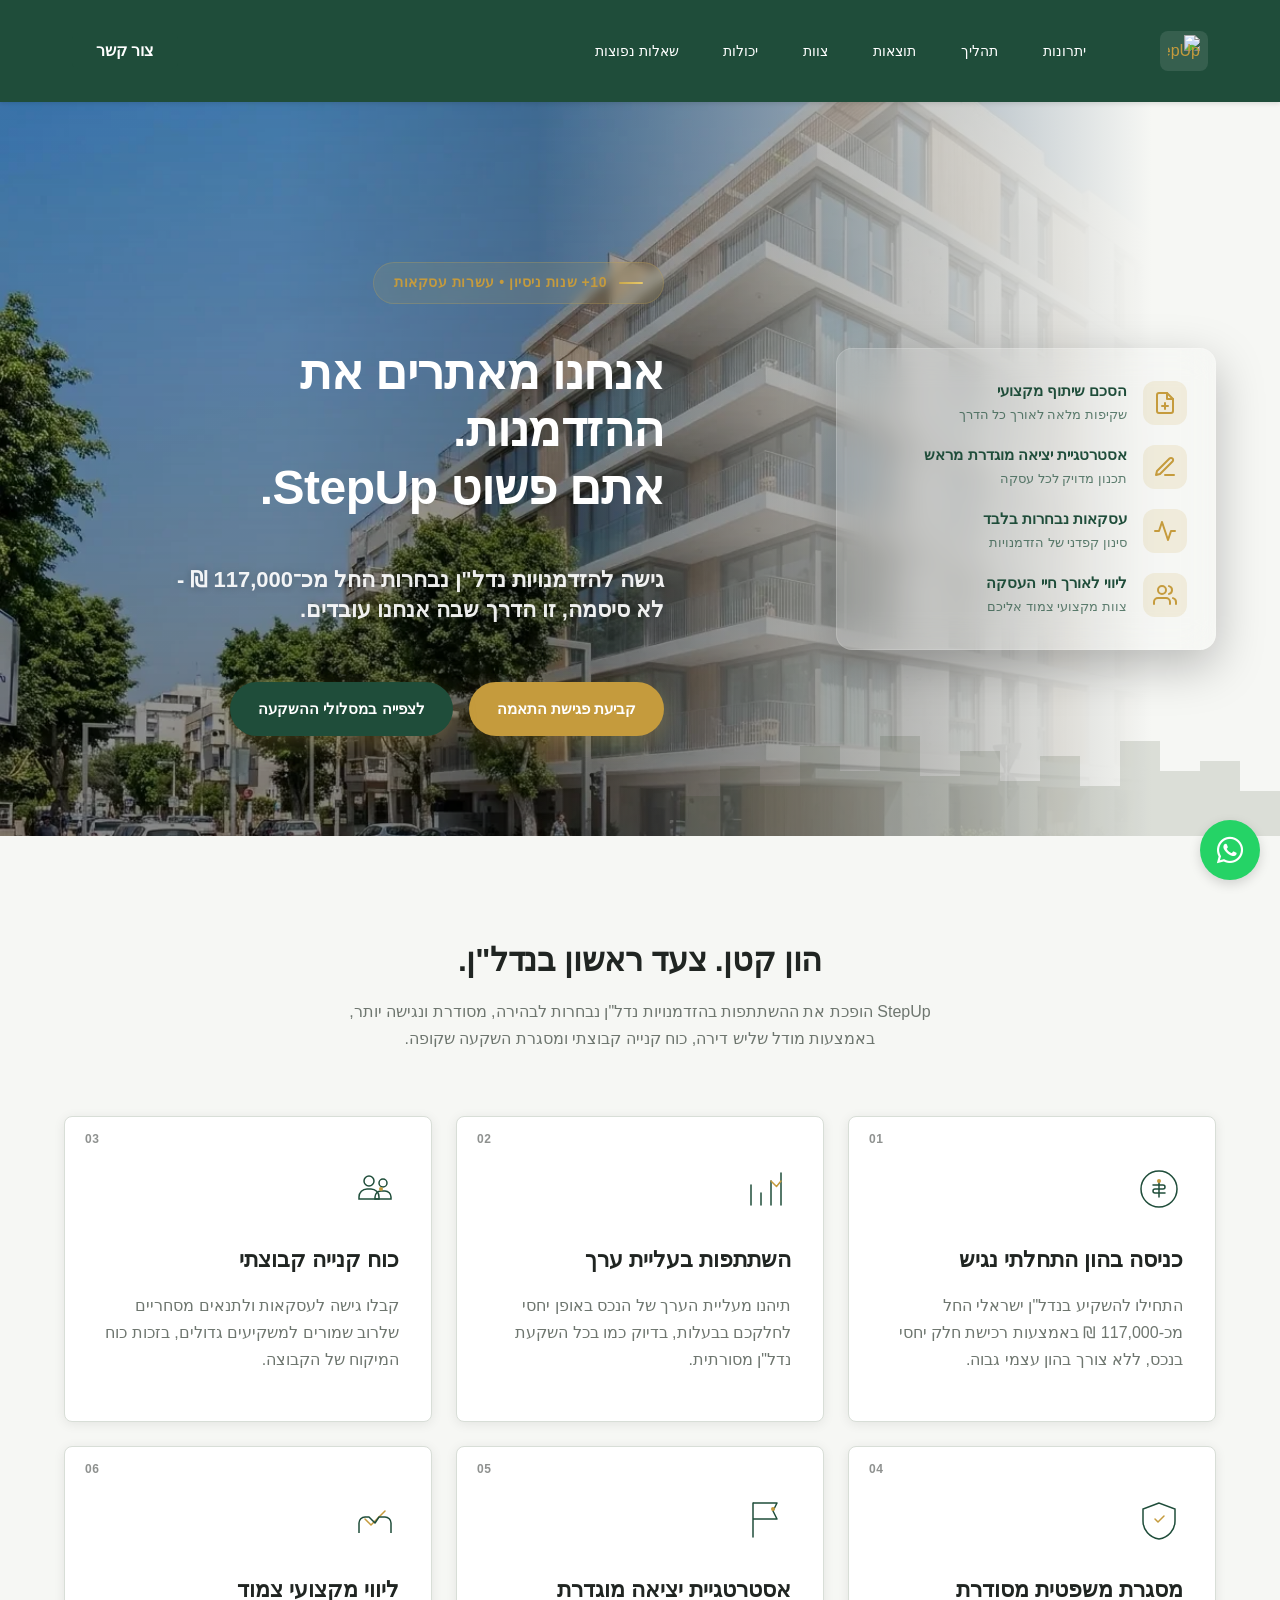
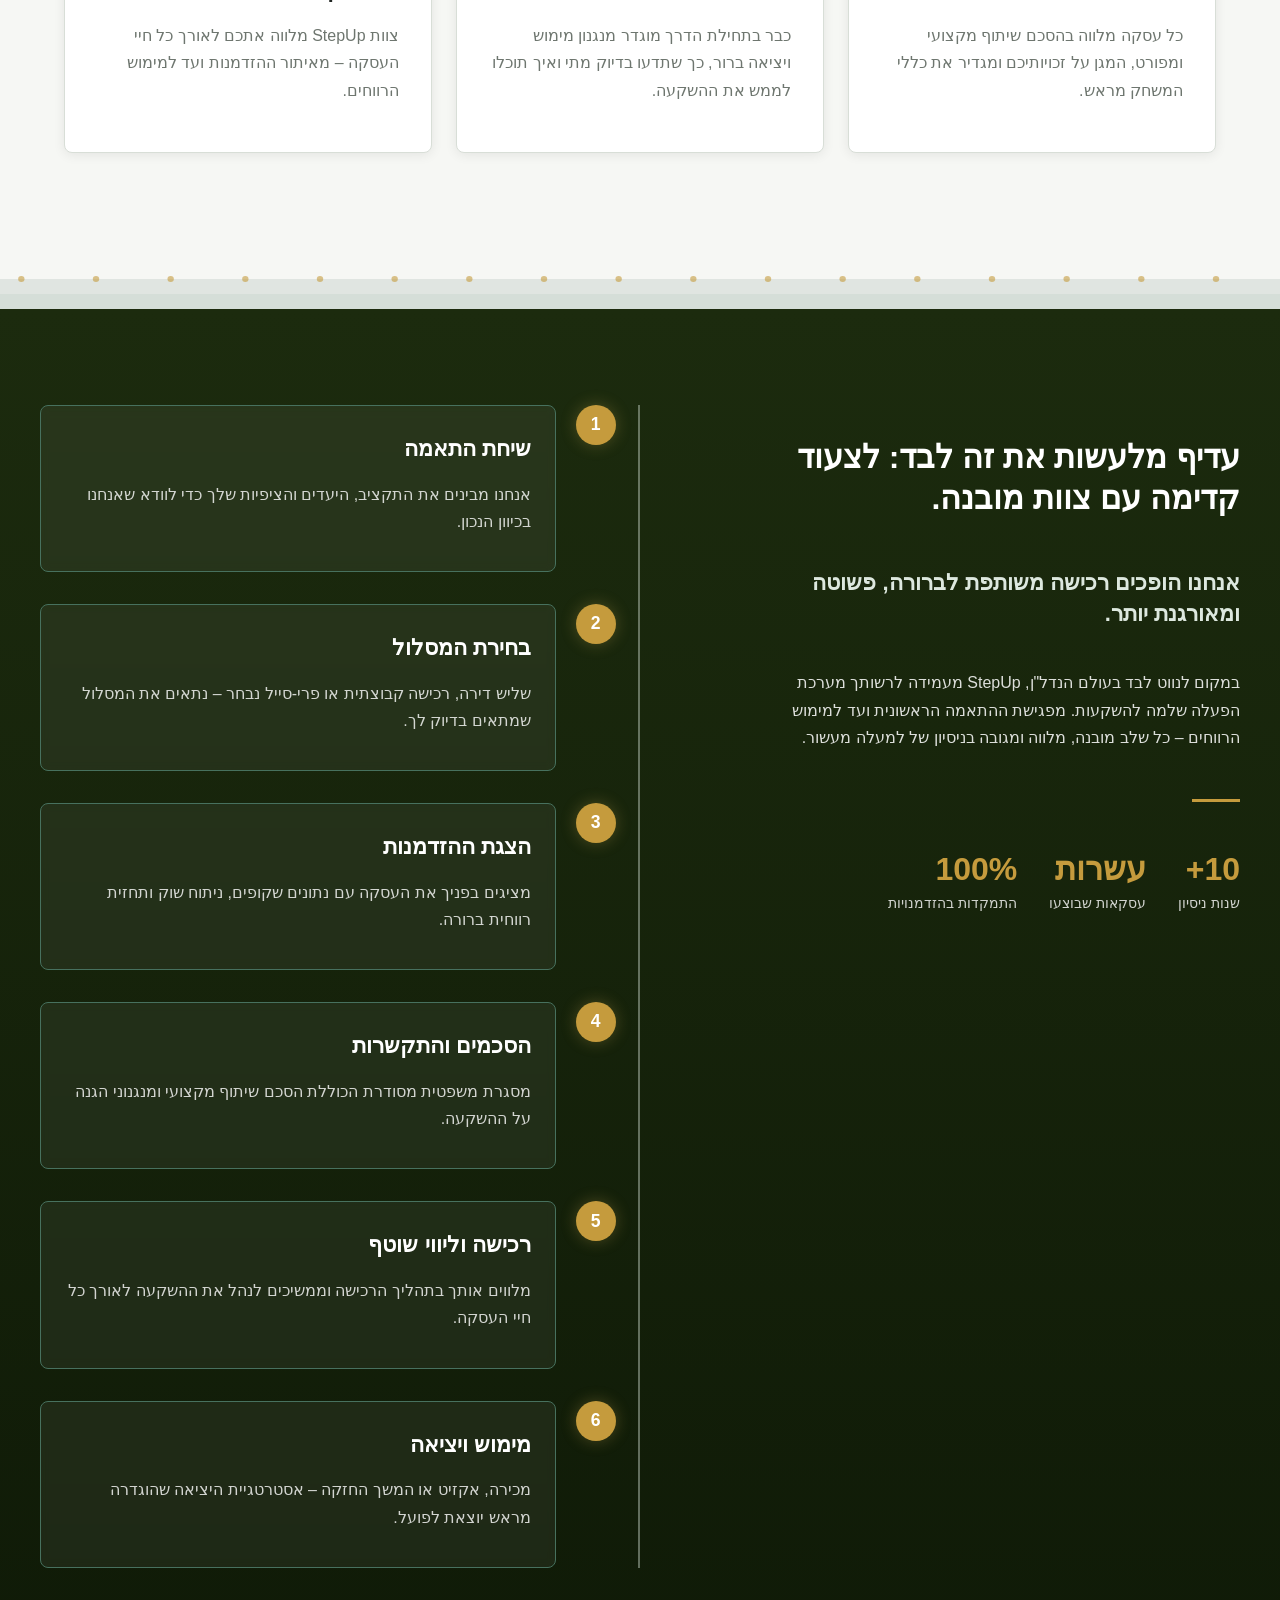
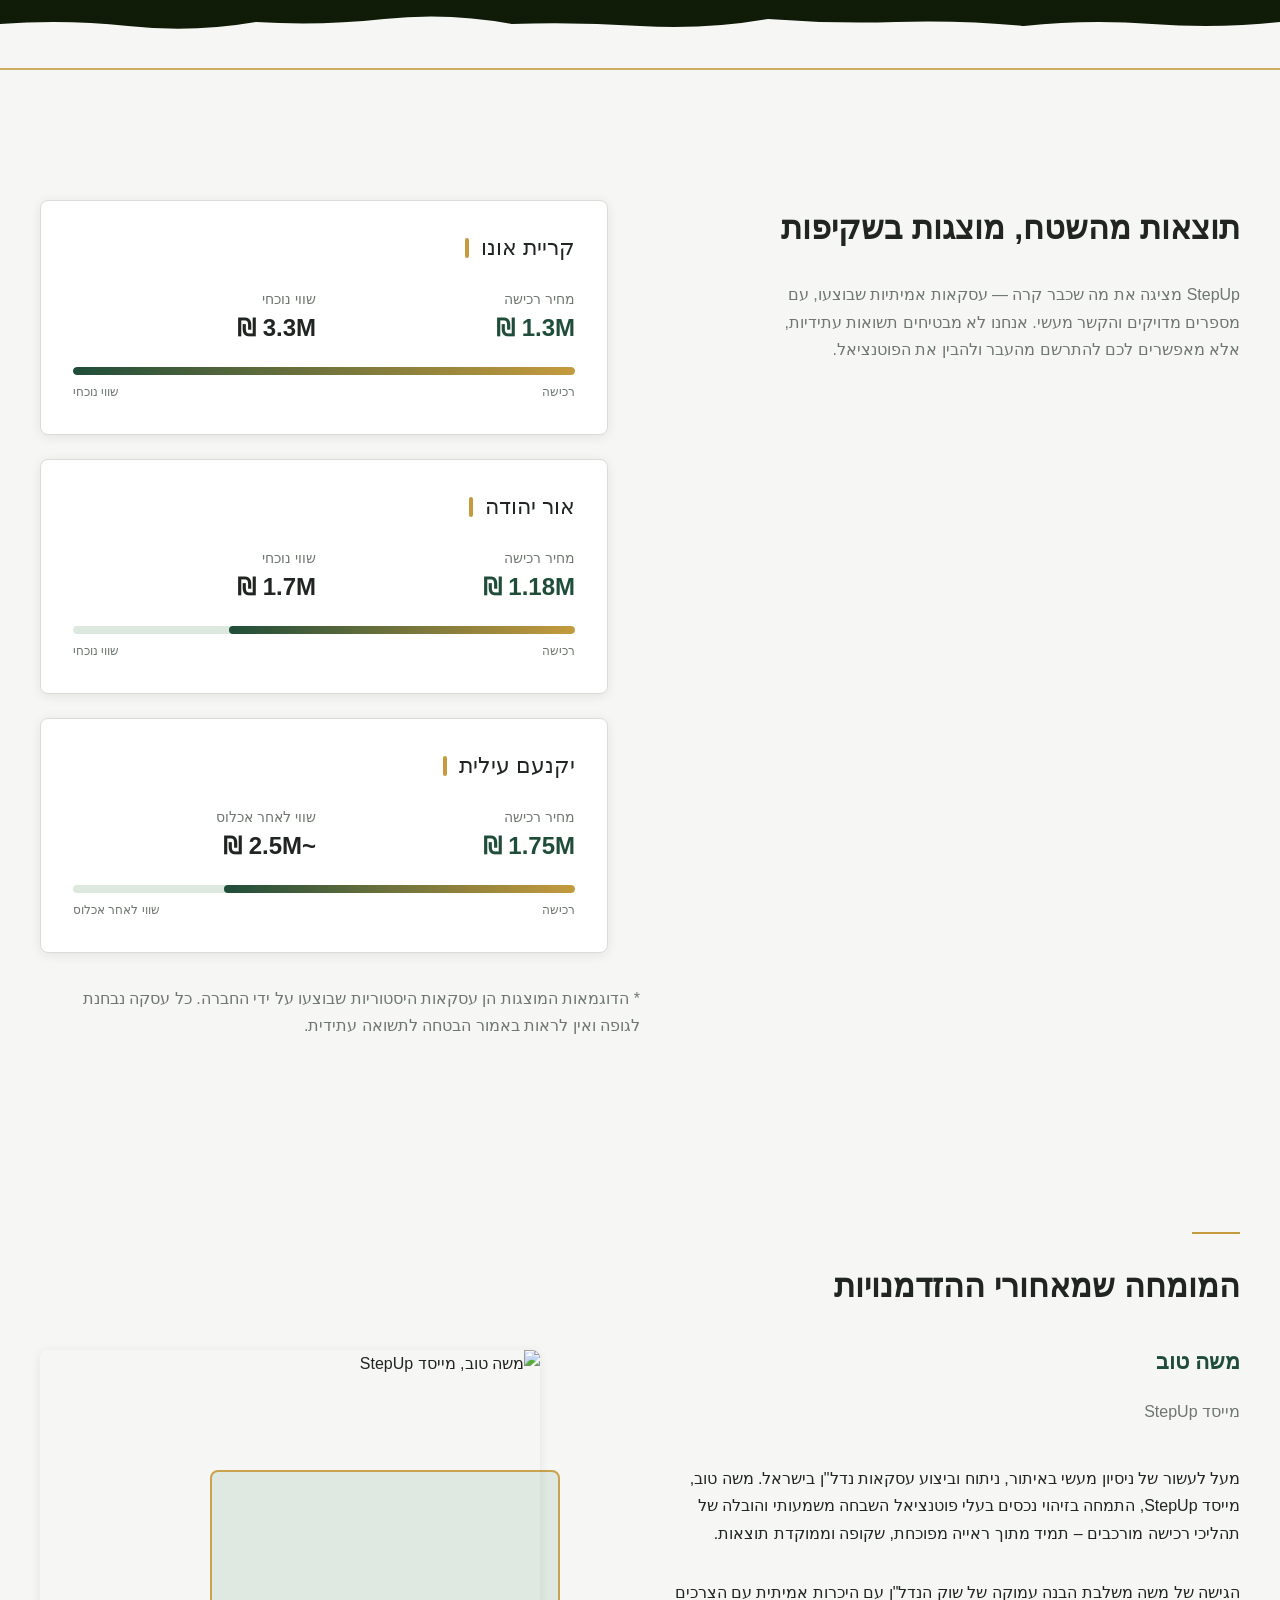
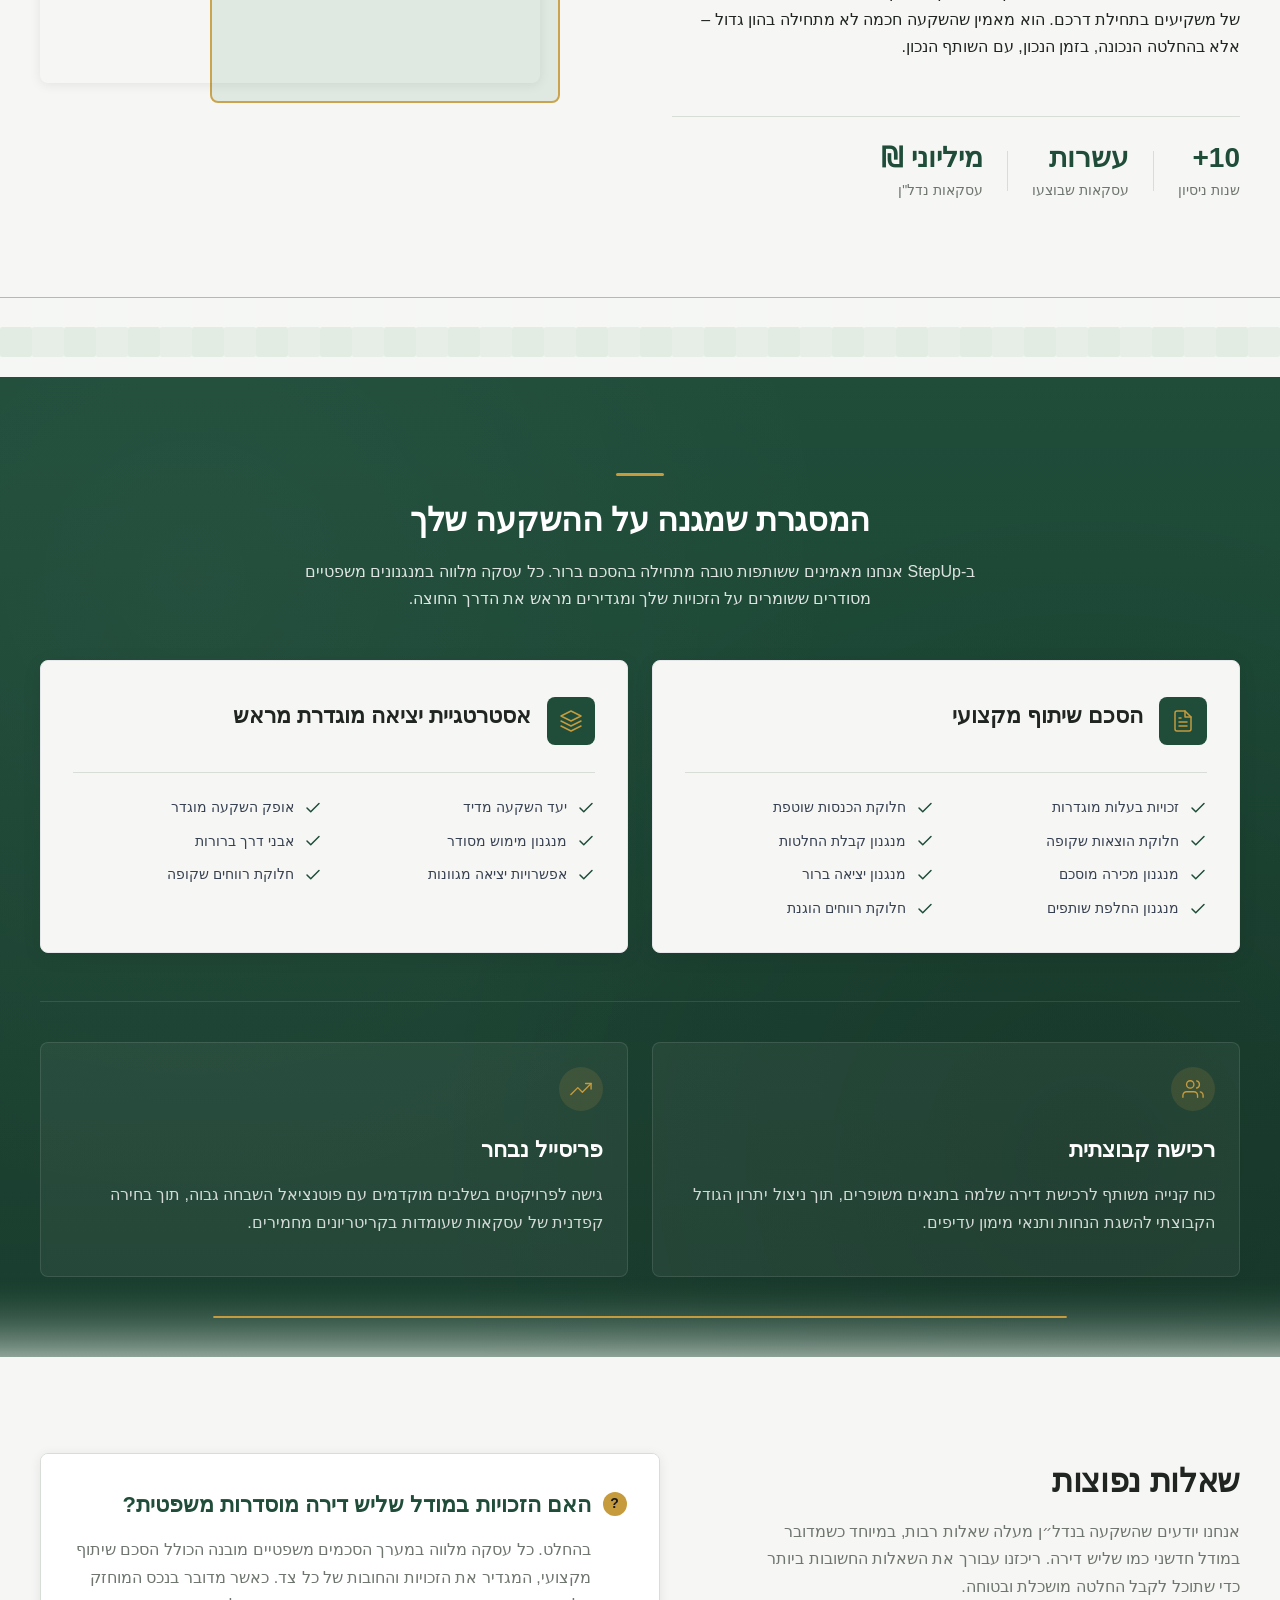
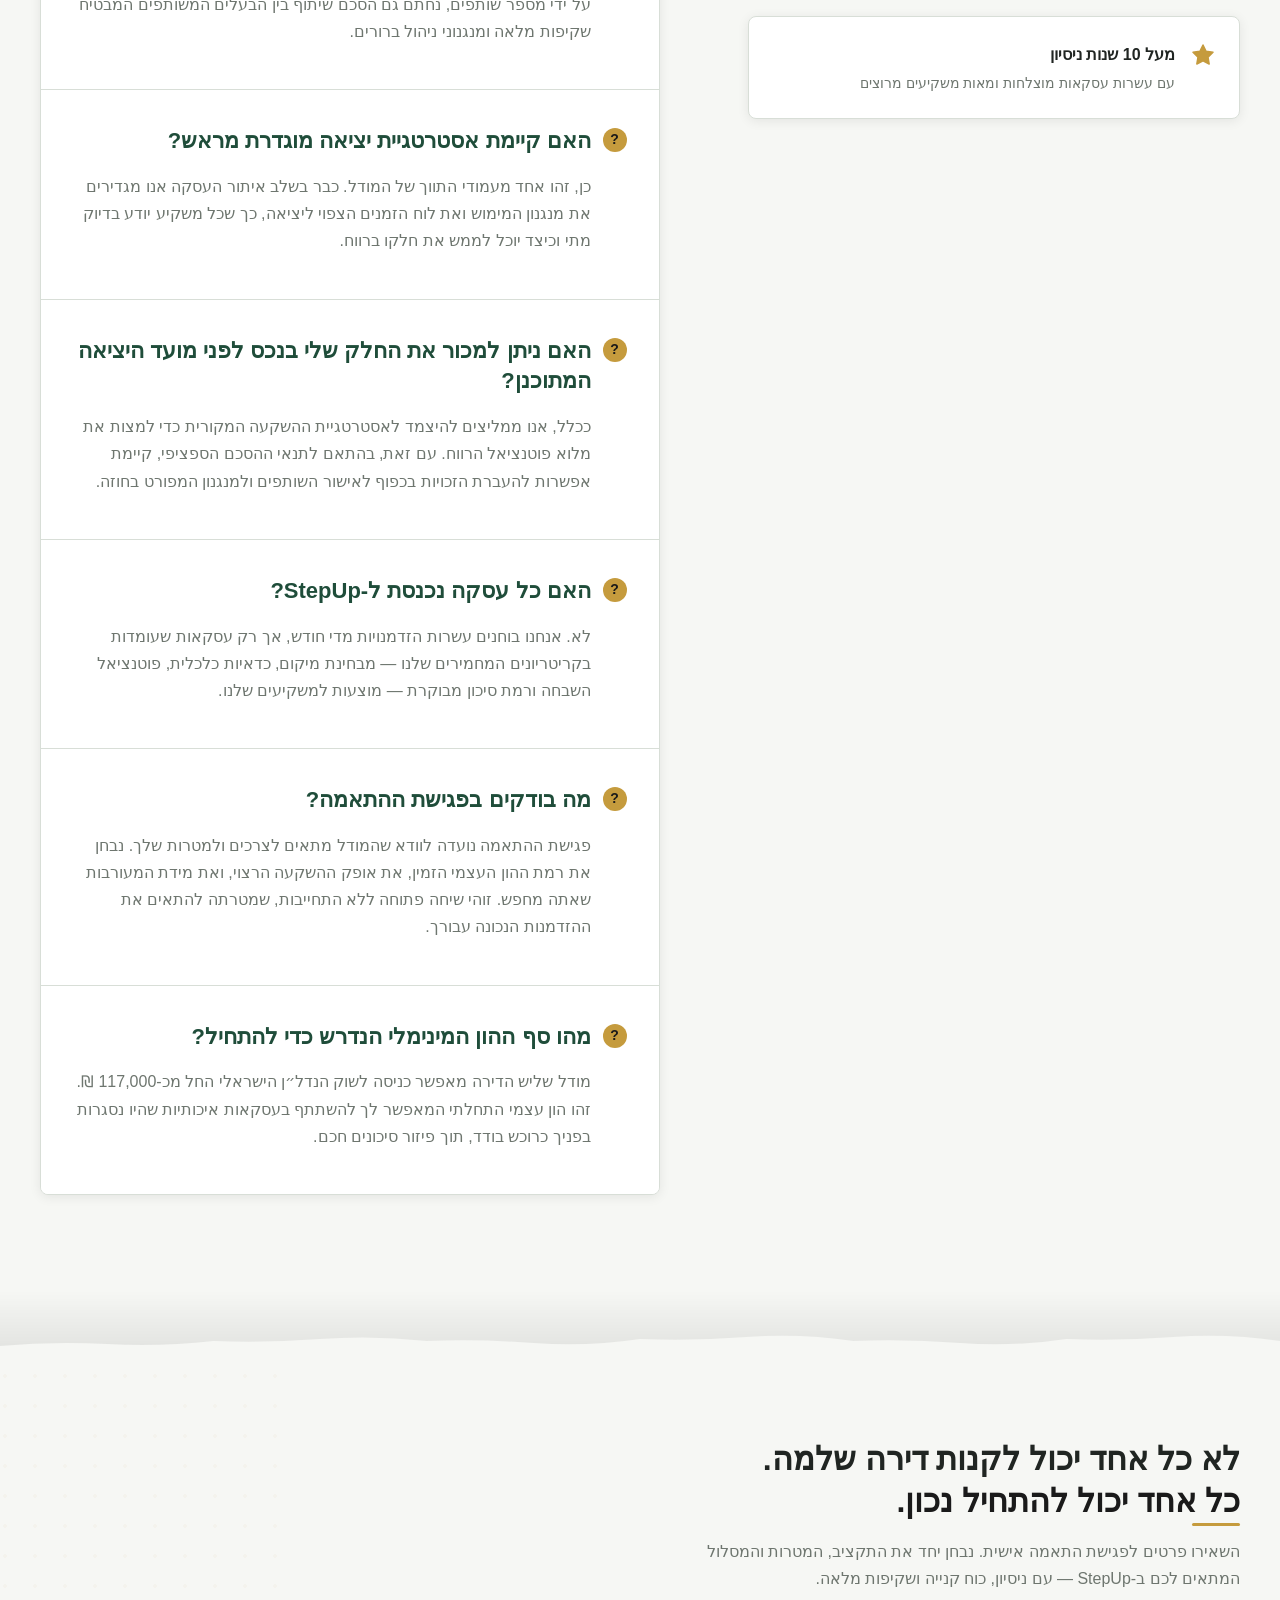
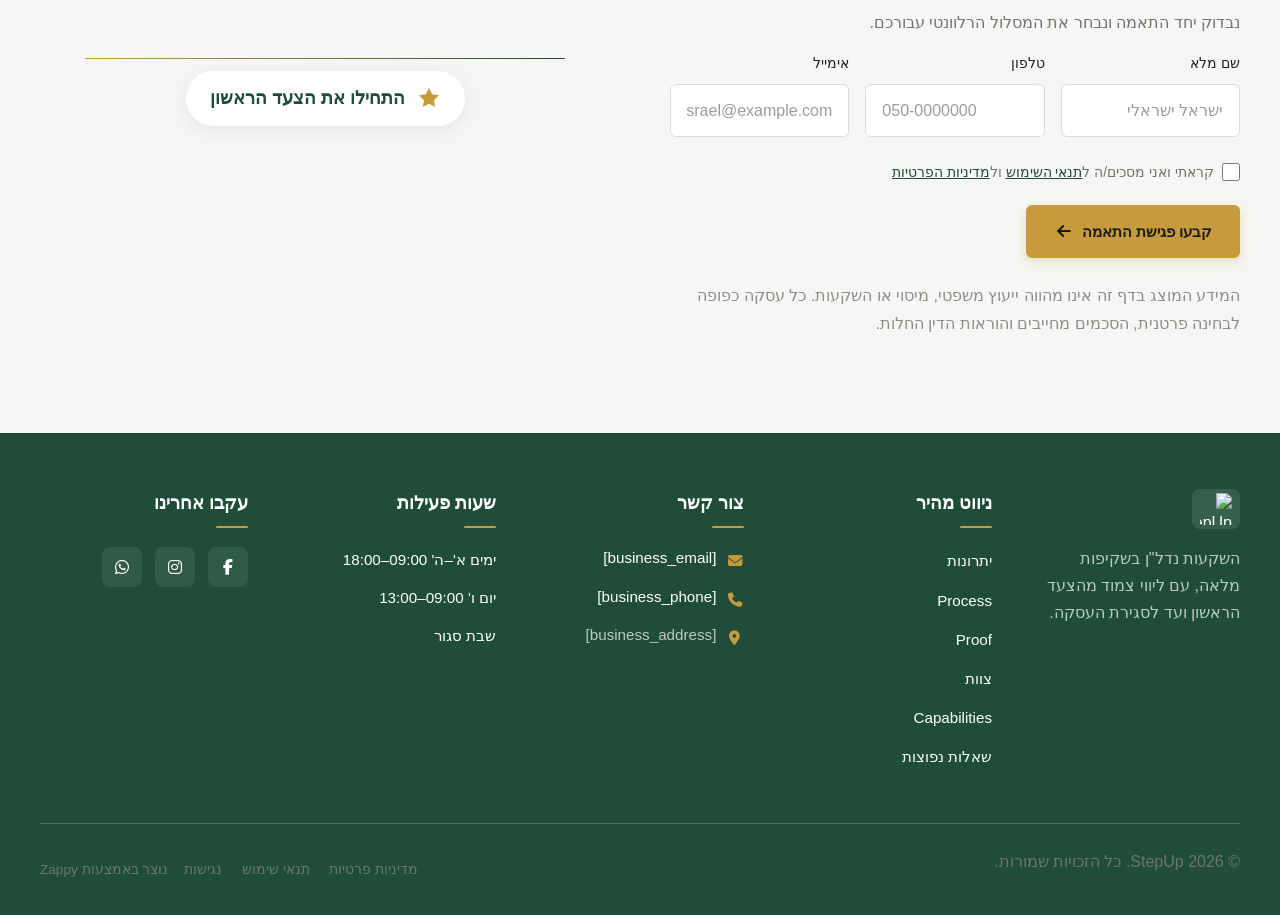
==== commit 29b3ef55: "Incremental sync: 1 page(s) — update_image" ====
--- a/public/index.html
+++ b/public/index.html
@@ -1 +1 @@
-<!doctype html><html dir="rtl" lang="he"><head><meta charset="UTF-8"><meta content="width=device-width,initial-scale=1" name="viewport"><meta content="index, follow" name="robots"><title>השקיעו בנדל״ן בהון עצמי נמוך — StepUp</title><meta content="הצטרפו למועדון השקעות הנדל״ן StepUp והתחילו להשקיע בשוק הישראלי החל מ-117,000 ש״ח בלבד. מודל שותפות ייחודי, שקיפות מלאה ותוצאות בשטח. קבעו פגישת ייעוץ עכשיו." name="description"><meta content="השקעות נדל״ן, מועדון השקעות, רכישת דירה שליש, השקעה בנדל״ן בהון עצמי נמוך, real estate investment corporation" name="keywords"><link href="/assets/favicon.ico" rel="icon" type="image/x-icon"><link href="/assets/favicon-16x16.png" rel="icon" type="image/png" sizes="16x16"><link href="/assets/favicon-32x32.png" rel="icon" type="image/png" sizes="32x32"><link href="/assets/favicon-48x48.png" rel="icon" type="image/png" sizes="48x48"><link href="/assets/favicon-192x192.png" rel="icon" type="image/png" sizes="192x192"><link href="/assets/favicon-512x512.png" rel="icon" type="image/png" sizes="512x512"><link href="/assets/apple-touch-icon.png" rel="apple-touch-icon"><script>!function(){"use strict";var t="1e374aaa-f490-4d53-9867-282feb75d7b7",e="https://api.zappy5.com/api/analytics/track",a=18e5,n=2592e6,o=!0,i=!0,r=!0;var s=function(){var e="zappy_visitor_"+t,a=null;try{if(a=localStorage.getItem(e)){var o=JSON.parse(a),i=Date.now();if(i-o.created<n)return o.lastSeen=i,localStorage.setItem(e,JSON.stringify(o)),o.id}}catch(t){console.warn("Zappy Analytics: LocalStorage not available")}var r="zv_"+Date.now()+"_"+Math.random().toString(36).substr(2,9);try{localStorage.setItem(e,JSON.stringify({id:r,created:Date.now(),lastSeen:Date.now()}))}catch(t){}return r}(),c=function(){var e="zappy_session_"+t,n=null;try{if(n=sessionStorage.getItem(e)){var o=JSON.parse(n),i=Date.now();if(i-o.timestamp<a)return o.timestamp=i,sessionStorage.setItem(e,JSON.stringify(o)),o.id}}catch(t){console.warn("Zappy Analytics: SessionStorage not available")}var r="zs_"+Date.now()+"_"+Math.random().toString(36).substr(2,9);try{sessionStorage.setItem(e,JSON.stringify({id:r,timestamp:Date.now()}))}catch(t){}return r}();function l(a,n){n=n||{};var o={website_id:t,event_type:a,page_path:window.location.pathname,referrer:document.referrer||"direct",visitor_id:s,session_id:c,metadata:n};if(navigator.sendBeacon){var i=new Blob([JSON.stringify(o)],{type:"application/json"});navigator.sendBeacon(e,i)}else fetch(e,{method:"POST",headers:{"Content-Type":"application/json"},body:JSON.stringify(o),keepalive:!0}).catch(function(t){console.warn("Zappy Analytics: Failed to track event",t)})}o&&l("pageview",{title:document.title,url:window.location.href}),i&&document.addEventListener("click",function(t){var e=t.target;if("BUTTON"===e.tagName||e.closest("button")){var a="BUTTON"===e.tagName?e:e.closest("button");l("click",{element:"button",text:a.textContent.trim().substring(0,100),id:a.id||null,class:a.className||null})}else if("A"===e.tagName||e.closest("a")){var n="A"===e.tagName?e:e.closest("a");l("navigation",{element:"link",text:n.textContent.trim().substring(0,100),href:n.href,external:n.hostname!==window.location.hostname})}},!0),r&&document.addEventListener("submit",function(t){var e=t.target;l("form_submit",{form_id:e.id||null,form_name:e.name||null,form_action:e.action||null,form_method:e.method||"GET"})},!0);var d=Date.now();window.addEventListener("beforeunload",function(){l("page_unload",{time_on_page:Math.floor((Date.now()-d)/1e3),page_path:window.location.pathname})}),window.zappyAnalytics={track:l,getVisitorId:function(){return s},getSessionId:function(){return c}}}()</script><meta content="השקיעו בנדל״ן בהון עצמי נמוך — StepUp" property="og:title"><meta content="הצטרפו למועדון השקעות הנדל״ן StepUp והתחילו להשקיע בשוק הישראלי החל מ-117,000 ש״ח בלבד. מודל שותפות ייחודי, שקיפות מלאה ותוצאות בשטח. קבעו פגישת ייעוץ עכשיו." property="og:description"><meta content="summary_large_image" name="twitter:card"><meta content="השקיעו בנדל״ן בהון עצמי נמוך — StepUp" name="twitter:title"><meta content="הצטרפו למועדון השקעות הנדל״ן StepUp והתחילו להשקיע בשוק הישראלי החל מ-117,000 ש״ח בלבד. מודל שותפות ייחודי, שקיפות מלאה ותוצאות בשטח. קבעו פגישת ייעוץ עכשיו." name="twitter:description"><script type="application/ld+json">{"@context":"https://schema.org","@graph":[{"@type":"Organization","@id":"https://stepup.zappy5.app#organization","name":"StepUp","url":"https://stepup.zappy5.app","description":"STEPUP Club is a real estate investment platform founded by Moshe Tov, with over a decade of experience, that enables individuals with limited capital (from ~117,000 ILS) to enter the Israeli real estate market through a 'third of an apartment' co-ownership model, group buying power, and pre-sale opportunities. The brand is built on trust, transparency, and pragmatism — emphasizing real results over promises, with a tone that is direct, professional, and empowering. The visual identity leans into dark green and grey tones, and the site structure is a conversion-focused landing page with a clear funnel toward a personal fit consultation call."},{"@type":"WebSite","@id":"https://stepup.zappy5.app#website","url":"https://stepup.zappy5.app","name":"StepUp","publisher":{"@id":"https://stepup.zappy5.app#organization"}},{"@type":"ContactPage","@id":"https://stepup.zappy5.app#contactpage","url":"https://stepup.zappy5.app","name":"השקיעו בנדל״ן בהון עצמי נמוך — StepUp","mainEntity":{"@id":"https://stepup.zappy5.app#organization"},"potentialAction":{"@type":"CommunicateAction","target":{"@type":"EntryPoint","urlTemplate":"https://stepup.zappy5.app/api/email/contact-form","actionPlatform":["http/method=POST"],"contentType":"application/json"},"instrument":[{"@type":"PropertyValue","name":"name","propertyID":"text","valueRequired":true,"description":"ישראל ישראלי"},{"@type":"PropertyValue","name":"phone","propertyID":"tel","valueRequired":true,"description":"050-0000000"},{"@type":"PropertyValue","name":"email","propertyID":"email","valueRequired":true,"description":"israel@example.com"},{"@type":"PropertyValue","name":"privacy_consent","propertyID":"checkbox","valueRequired":true}]}}]}</script><meta content="website" property="og:type"><meta content="he_IL" property="og:locale"><style>.skip-link{position:absolute;top:0;left:0;transform:translateY(-200%);padding:12px 18px;background:var(--bg-dark,#1a1a1a);color:var(--text-light,#fff);font-weight:600;border-radius:0 0 8px 0;z-index:10000}.skip-link:focus{transform:none;outline:2px solid var(--ring,#fff);outline-offset:2px}:focus-visible{outline:2px solid var(--ring,currentColor);outline-offset:3px}</style><link href="/assets/favicon.ico" rel="icon" type="image/x-icon"><link href="/assets/favicon-16x16.png" rel="icon" type="image/png" sizes="16x16"><link href="/assets/favicon-32x32.png" rel="icon" type="image/png" sizes="32x32"><link href="/assets/favicon-48x48.png" rel="icon" type="image/png" sizes="48x48"><link href="/assets/favicon-192x192.png" rel="icon" type="image/png" sizes="192x192"><link href="/assets/favicon-512x512.png" rel="icon" type="image/png" sizes="512x512"><link href="/assets/apple-touch-icon.png" rel="apple-touch-icon"><link href="https://cdn.jsdelivr.net/npm/vanilla-cookieconsent@3/dist/cookieconsent.css" rel="stylesheet"><style data-zappy-section-v2-css="true">.index-hero-section{position:relative;width:100%;min-height:100vh;display:flex;align-items:center;justify-content:center;overflow:hidden;background-color:#1c2b0e;color:var(--text-light);direction:rtl}.index-hero-section .hero-bg-wrapper{position:absolute;inset:0;z-index:0;width:100%;height:100%;background-size:cover;background-position:center}.index-hero-section .hero-bg-wrapper img{display:none}.index-hero-section .hero-scrim{position:absolute;inset:0;z-index:1;background-image:linear-gradient(to right,rgba(28,43,14,.92) 0,rgba(28,43,14,.45) 55%,rgba(28,43,14,0) 100%);pointer-events:none}.index-hero-section .hero-overlay-group{position:relative;z-index:10;width:100%;max-width:1200px;margin:0 auto;padding:160px 24px 100px;display:flex;align-items:center;justify-content:flex-start}.index-hero-section .hero-content-container{display:flex;flex-direction:row-reverse;align-items:center;justify-content:space-between;width:100%;gap:48px}.index-hero-section .hero-text-block{flex:1 1 55%;max-width:600px;display:flex;flex-direction:column;align-items:flex-start;text-align:right;gap:24px}.index-hero-section .hero-badge{display:inline-flex;align-items:center;gap:12px;background:rgba(201,168,76,.12);padding:8px 20px;border-radius:100px;border:1px solid rgba(201,168,76,.25);backdrop-filter:blur(4px);margin-bottom:8px}.index-hero-section .badge-line{display:inline-block;width:24px;height:2px;background:linear-gradient(90deg,#c9a84c,#e8c96a);border-radius:2px}.index-hero-section .badge-text{font-size:.875rem;font-weight:600;letter-spacing:.04em;color:var(--accent);white-space:nowrap}.index-hero-section .hero-headline{font-size:3rem;font-weight:700;letter-spacing:-.01em;line-height:1.15;color:var(--text-light);margin:0}.index-hero-section .hero-headline br{display:block}.index-hero-section .hero-subtitle{font-size:1.25rem;font-weight:400;line-height:1.6;color:var(--text-light);opacity:.92;margin:0;max-width:520px;text-shadow:0 1px 8px rgba(0,0,0,.25)}.index-hero-section .hero-cta-group{display:flex;flex-wrap:wrap;align-items:center;gap:16px;margin-top:16px}.index-hero-section .btn-primary{background:var(--accent);color:#1a1a1a;padding:14px 28px;border-radius:100px;border:none;font-weight:600;font-size:.95rem;display:inline-flex;align-items:center;gap:8px;cursor:pointer;text-decoration:none;transition:all .35s cubic-bezier(.4, 0, .2, 1);box-shadow:0 8px 24px rgba(201,168,76,.3);white-space:nowrap}.index-hero-section .btn-primary:hover{transform:translateY(-2px);box-shadow:0 12px 32px rgba(201,168,76,.45);background:#e8c96a}.index-hero-section .btn-ghost{background:0 0;color:var(--text-light);border:2px solid rgba(255,255,255,.5);padding:12px 26px;border-radius:100px;font-weight:500;font-size:.9rem;display:inline-flex;align-items:center;gap:8px;cursor:pointer;text-decoration:none;transition:all .35s cubic-bezier(.4, 0, .2, 1);backdrop-filter:blur(4px);white-space:nowrap}.index-hero-section .btn-ghost:hover{background:rgba(255,255,255,.12);border-color:var(--text-light);transform:translateY(-2px)}.index-hero-section .hero-metrics-panel{flex:0 1 380px;display:flex;flex-direction:column;gap:20px;background:rgba(255,255,255,.08);backdrop-filter:blur(16px);-webkit-backdrop-filter:blur(16px);border-radius:16px;padding:32px 28px;border:1px solid rgba(255,255,255,.15);box-shadow:0 16px 48px rgba(0,0,0,.25);align-self:center}.index-hero-section .metric-item{display:flex;align-items:flex-start;gap:16px;text-align:right}.index-hero-section .metric-icon{flex-shrink:0;width:44px;height:44px;display:flex;align-items:center;justify-content:center;background:rgba(201,168,76,.15);border-radius:12px;color:var(--accent)}.index-hero-section .metric-content{display:flex;flex-direction:column;gap:4px;color:var(--text-light)}.index-hero-section .metric-title{font-size:.95rem;font-weight:600;line-height:1.3;color:var(--text-light)}.index-hero-section .metric-desc{font-size:.8rem;font-weight:400;line-height:1.5;color:var(--text-light);opacity:.7}.index-hero-section .hero-city-skyline{position:absolute;bottom:0;inset-inline-start:0;width:60%;max-width:600px;z-index:2;pointer-events:none;opacity:.35}.index-hero-section .hero-city-skyline svg{display:block;width:100%;height:auto}@media (max-width:768px){.index-hero-section{min-height:100vh;padding-top:100px}.index-hero-section .hero-overlay-group{padding:120px 16px 60px}.index-hero-section .hero-content-container{flex-direction:column;align-items:flex-start;gap:40px}.index-hero-section .hero-text-block{max-width:100%;flex:1 1 auto;align-items:flex-start;text-align:right}.index-hero-section .hero-headline{font-size:2.2rem;line-height:1.25}.index-hero-section .hero-headline br{display:none}.index-hero-section .hero-subtitle{font-size:1.1rem;max-width:100%}.index-hero-section .hero-cta-group{width:100%;flex-direction:column;align-items:stretch}.index-hero-section .btn-ghost,.index-hero-section .btn-primary{justify-content:center;text-align:center;width:100%}.index-hero-section .hero-metrics-panel{flex:1 1 auto;width:100%;max-width:100%;padding:24px 20px;gap:16px}.index-hero-section .hero-city-skyline{width:80%;opacity:.25}}@media (min-width:769px) and (max-width:1024px){.index-hero-section .hero-content-container{gap:32px}.index-hero-section .hero-headline{font-size:2.5rem}.index-hero-section .hero-metrics-panel{flex:0 1 320px;padding:24px 20px}}.hero .hero-title,.hero h1,.hero-section h1,.hero-title,[class*=hero-] h1,[class~=hero] h1{font-size:48px!important;line-height:1.2!important}@media (max-width:1024px){.hero .hero-title,.hero h1,.hero-section h1,.hero-title,[class*=hero-] h1,[class~=hero] h1{font-size:36px!important}}@media (max-width:768px){.hero .hero-title,.hero h1,.hero-section h1,.hero-title,[class*=hero-] h1,[class~=hero] h1{font-size:28px!important}}</style><style data-zappy-section-v2-css="true">.index-cta-section{position:relative;background-color:var(--bg-light);color:var(--text-dark);padding:80px 24px;overflow:hidden;direction:rtl}.index-cta-section__container{display:flex;align-items:center;gap:60px;max-width:1200px;margin:0 auto;position:relative;z-index:2}.index-cta-section__content{flex:1;max-width:580px}.index-cta-section__heading{font-size:2rem;font-weight:600;line-height:1.3;margin:0 0 24px 0;color:var(--text-dark);text-align:start}.index-cta-section__heading-line{display:block}.index-cta-section__heading-line--gold{color:var(--accent);position:relative;display:inline-block}.index-cta-section__heading-line--gold::after{content:'';position:absolute;bottom:-4px;inset-inline-start:0;width:48px;height:3px;background-color:var(--accent);border-radius:2px}.index-cta-section__description{font-size:1rem;line-height:1.7;color:var(--text-muted);margin:0 0 12px 0;text-align:start}.index-cta-section__sub-description{font-size:1rem;line-height:1.7;color:var(--text-muted);margin:0 0 32px 0;text-align:start}.contact-form{display:flex;flex-direction:column;gap:20px;margin-bottom:24px}.contact-form__fields{display:grid;grid-template-columns:1fr 1fr 1fr;gap:16px}.contact-form__field{display:flex;flex-direction:column;gap:8px}.contact-form__label{font-size:.875rem;font-weight:500;color:var(--text-dark);text-align:start}.contact-form__input{width:100%;padding:12px 16px;background-color:#fff;border:1px solid var(--border-light);border-radius:6px;font-size:1rem;color:var(--text-dark);font-family:inherit;transition:border-color .2s ease,box-shadow .2s ease;box-sizing:border-box}.contact-form__input:focus{outline:0;border-color:var(--primary);box-shadow:0 0 0 3px rgba(31,77,58,.1)}.contact-form__input::placeholder{color:var(--text-muted);opacity:.7}.privacy-consent{margin-top:4px}.privacy-consent-label{display:flex;align-items:flex-start;gap:8px;font-size:.875rem;color:var(--text-muted);cursor:pointer;text-align:start}.privacy-consent-checkbox{width:18px;height:18px;margin-top:2px;accent-color:var(--primary);flex-shrink:0}.privacy-consent-label a{color:var(--primary);text-decoration:underline;font-weight:500}.privacy-consent-label a:hover{color:var(--accent)}.contact-form__submit{background:var(--accent);color:#1a1a1a;padding:14px 28px;border-radius:6px;border:none;font-weight:600;font-size:.95rem;display:inline-flex;align-items:center;justify-content:center;gap:8px;cursor:pointer;transition:background-color .2s ease,transform .2s ease,box-shadow .2s ease;width:fit-content;font-family:inherit;box-shadow:0 4px 12px rgba(197,155,61,.3)}.contact-form__submit:hover{background:#d4b355;transform:translateY(-2px);box-shadow:0 6px 18px rgba(197,155,61,.4)}.contact-form__submit svg{transform:rotate(180deg);transition:transform .2s ease}.contact-form__submit:hover svg{transform:rotate(180deg) translateX(-4px)}.index-cta-section__disclaimer{font-size:.75rem;line-height:1.6;color:var(--text-muted);margin:0;text-align:start;opacity:.8}.index-cta-section__media{flex:1;display:flex;flex-direction:column;align-items:center;gap:24px;position:relative}.index-cta-section__image-wrapper{position:relative;width:100%;max-width:480px;border-radius:12px;overflow:hidden;box-shadow:0 8px 32px rgba(0,0,0,.12)}.index-cta-section__image{width:100%;height:auto;display:block;object-fit:cover;aspect-ratio:3/2}.index-cta-section__image-accent{position:absolute;bottom:0;inset-inline-start:0;width:100%;height:4px;background:linear-gradient(90deg,var(--accent) 0,var(--primary) 100%);z-index:1}.index-cta-section__tagline{display:flex;align-items:center;gap:12px;font-size:1.125rem;font-weight:600;color:var(--primary);background-color:#fff;padding:12px 24px;border-radius:100px;box-shadow:0 4px 20px rgba(0,0,0,.07);position:relative;z-index:2;margin-top:-12px}.index-cta-section__tagline svg{color:var(--accent);flex-shrink:0}.index-cta-section__dot-grid{position:absolute;top:-50px;inset-inline-end:-100px;width:400px;height:400px;background-image:radial-gradient(circle,var(--accent) 2px,transparent 2px);background-size:30px 30px;opacity:.04;pointer-events:none;z-index:0}@media (max-width:768px){.index-cta-section{padding:60px 16px}.index-cta-section__container{flex-direction:column;gap:40px}.index-cta-section__content{max-width:100%}.index-cta-section__heading{font-size:1.75rem}.contact-form__fields{grid-template-columns:1fr}.index-cta-section__media{max-width:100%;order:-1}.index-cta-section__image-wrapper{max-width:100%}.index-cta-section__tagline{font-size:1rem;padding:10px 20px}.index-cta-section__dot-grid{width:200px;height:200px;top:-20px;inset-inline-end:-40px}}</style><style id="zappy-critical-above-fold-css">html{box-sizing:border-box;-webkit-text-size-adjust:100%}*,::after,::before{box-sizing:inherit}body{margin:0;min-width:320px;overflow-x:clip}img,svg,video{max-width:100%;height:auto}main{display:block}.container{width:min(100% - 32px,1200px);margin-inline:auto}.navbar,header .navbar,header[role=banner],nav.navbar{position:relative;z-index:1000;width:100%}.nav-container,.navbar .container{display:flex;align-items:center;justify-content:space-between;min-height:64px}.logo,.logo-link img{display:block;width:35px;height:35px;object-fit:contain}#navMenu,.nav-menu{list-style:none}.fa,.fa-brands,.fa-regular,.fa-solid,.fab,.far,.fas{display:inline-block;min-width:1em;text-align:center}html:not(#zappy-noop) .navbar:has(.nav-ecommerce-icons)>.phone-header-btn,html:not(#zappy-noop)[data-zappy-site-type=ecommerce] .phone-header-btn{display:none!important;visibility:hidden!important;width:0!important;height:0!important;pointer-events:none!important}.hero-section,.index-hero-section,section[class*=hero]{position:relative;overflow:hidden;min-height:560px}.hero-bg-image,.hero-bg-wrapper,section[class*=hero] [class*=hero-bg]{position:absolute;inset:0;width:100%;height:100%}.hero-bg-image img,.hero-bg-wrapper img,section[class*=hero] [data-hero-bg],section[class*=hero] img[data-hero-background=true]{width:100%!important;height:100%!important;object-fit:cover!important;display:block}.hero-content,section[class*=hero] .container{position:relative;z-index:2}@media(max-width:768px){:root{--header-height:72px;--total-header-height:72px;--zappy-mobile-menu-top:72px}html[data-zappy-site-type=ecommerce] body{padding-top:var(--total-header-height,72px)}html[data-zappy-site-type=ecommerce] body>.navbar:not(.zappy-catalog-menu),html[data-zappy-site-type=ecommerce] body>nav.navbar{position:fixed!important;top:0;left:0;right:0;z-index:100000;width:100%;margin-bottom:0}.zappy-catalog-menu{position:fixed;top:var(--header-height,72px);left:0;right:0;z-index:99999}.nav-container,.navbar .container{min-height:60px}#navMenu,.nav-menu{max-width:100vw;overflow-x:hidden}.hero-section,.index-hero-section,section[class*=hero]{min-height:100svh}.hero-bg-image,.hero-bg-wrapper,.hero-scrim{min-height:100svh}}</style><link href="/styles.css" rel="preload" as="style"><link href="/styles.css" rel="stylesheet" media="print" onload='this.media="all"'><noscript><link href="/styles.css" rel="stylesheet"></noscript><script>window.ZAPPY_WEBSITE_ID="1e374aaa-f490-4d53-9867-282feb75d7b7",window.ZAPPY_API_BASE="https://api.zappy5.com"</script><style id="zappy-dropdown-submenu-styles">#navMenu li:has(.sub-menu),.nav-menu li:has(.sub-menu),.navbar li:has(.sub-menu),nav li:has(.sub-menu){position:relative}#navMenu .sub-menu,.nav-menu .sub-menu,.navbar .sub-menu,nav .sub-menu{display:block!important;position:absolute!important;top:100%;left:0;min-width:220px;border-radius:8px;box-shadow:0 8px 25px rgba(0,0,0,.15);padding:8px 0;opacity:0;visibility:hidden;transform:translateY(10px);transition:all .3s ease;z-index:1000;list-style:none;pointer-events:none}#navMenu li:hover>.sub-menu,.nav-menu li:hover>.sub-menu,.navbar li:hover>.sub-menu,nav li:hover>.sub-menu{opacity:1!important;visibility:visible!important;transform:translateY(0)!important;pointer-events:auto!important}.sub-menu li{list-style:none;margin:0;padding:0}.sub-menu a{display:block!important;padding:10px 16px!important;color:var(--text-dark,#333)!important;font-weight:500;text-decoration:none;white-space:nowrap;transition:background-color .2s}.sub-menu .zappy-nav-child>a{padding-left:28px!important;font-size:.9em!important;opacity:.85!important}[dir=rtl] .sub-menu .zappy-nav-child>a,html[lang=ar] .sub-menu .zappy-nav-child>a,html[lang=he] .sub-menu .zappy-nav-child>a{padding-left:10px!important;padding-right:28px!important}.sub-menu .zappy-nav-parent>a{font-weight:600!important}.sub-menu a:hover{background-color:#f5f5f5}[dir=rtl] .nav-menu .sub-menu,[dir=rtl] .navbar .sub-menu,[dir=rtl] nav .sub-menu,html[lang=ar] .nav-menu .sub-menu,html[lang=ar] .navbar .sub-menu,html[lang=ar] nav .sub-menu,html[lang=he] .nav-menu .sub-menu,html[lang=he] .navbar .sub-menu,html[lang=he] nav .sub-menu{left:auto!important;right:0!important}.sub-menu:empty,.sub-menu:not(:has(li)):not(:has(> a)),.sub-menu:not(:has(li:not(.zappy-hidden-menu-item))):not(:has(> a)){display:none!important;opacity:0!important;visibility:hidden!important;pointer-events:none!important}li:has(.menu-group-title):hover>.sub-menu{opacity:1!important;visibility:visible!important;transform:translateY(0)!important;pointer-events:auto!important}#navMenu>li>.menu-group-title,.nav-menu>li>.menu-group-title{display:inline-block;padding:.5rem 1rem;cursor:default;user-select:none}@media (max-width:768px){#navMenu .sub-menu,.nav-menu .sub-menu,.navbar .sub-menu,nav .sub-menu{position:static!important;transform:none!important;box-shadow:none!important;background:0 0!important;max-height:0;overflow:hidden;opacity:0;visibility:hidden;transition:max-height .3s ease,opacity .3s ease;padding:0!important;border-radius:0!important}#navMenu .sub-menu.mobile-expanded,.nav-menu .sub-menu.mobile-expanded,.navbar .sub-menu.mobile-expanded{max-height:none!important;overflow-y:visible!important;opacity:1!important;visibility:visible!important;padding:8px 0 8px 16px!important}[dir=rtl] .sub-menu.mobile-expanded,html[lang=he] .sub-menu.mobile-expanded{padding:8px 16px 8px 0!important}#navMenu li:hover>.sub-menu,.nav-menu li:hover>.sub-menu,.navbar li:hover>.sub-menu,nav li:hover>.sub-menu{opacity:0;visibility:hidden;pointer-events:none}#navMenu li>.sub-menu.mobile-expanded,.nav-menu li>.sub-menu.mobile-expanded,.navbar li>.sub-menu.mobile-expanded,nav li>.sub-menu.mobile-expanded{opacity:1!important;visibility:visible!important;pointer-events:auto!important}#navMenu li:has(.sub-menu),.nav-menu li:has(.sub-menu),.navbar li:has(.sub-menu),nav li:has(.sub-menu){display:flex!important;flex-wrap:wrap!important;align-items:center!important;position:relative!important;min-height:44px!important}#navMenu li:has(.sub-menu)>a,.nav-menu li:has(.sub-menu)>a,.navbar li:has(.sub-menu)>a,nav li:has(.sub-menu)>a{flex:1!important;min-width:0!important}#navMenu li:has(.sub-menu)>.menu-group-title,.nav-menu li:has(.sub-menu)>.menu-group-title,.navbar li:has(.sub-menu)>.menu-group-title,nav li:has(.sub-menu)>.menu-group-title{flex:1!important;min-width:0!important;padding:0!important;line-height:inherit!important}#navMenu li:has(.sub-menu)>.sub-menu,.nav-menu li:has(.sub-menu)>.sub-menu,.navbar li:has(.sub-menu)>.sub-menu,nav li:has(.sub-menu)>.sub-menu{flex-basis:100%!important;width:100%!important}#navMenu li:has(.sub-menu)>a [class*=arrow],#navMenu li:has(.sub-menu)>a [class*=chevron],.nav-menu li:has(.sub-menu)>a .fa-angle-down,.nav-menu li:has(.sub-menu)>a .fa-chevron-down,.nav-menu li:has(.sub-menu)>a [class*=arrow],.nav-menu li:has(.sub-menu)>a [class*=chevron],nav li:has(.sub-menu)>a [class*=arrow],nav li:has(.sub-menu)>a [class*=chevron]{display:none!important;visibility:hidden!important}.mobile-submenu-toggle{display:flex!important;align-items:center!important;justify-content:center!important;width:44px!important;height:auto!important;background:0 0!important;border:none!important;cursor:pointer!important;color:var(--text-light)!important;position:static!important;flex-shrink:0!important;align-self:stretch!important;z-index:2!important;padding:0!important;margin:0!important}.mobile-submenu-toggle::after{content:''!important;width:0!important;height:0!important;border-left:6px solid transparent!important;border-right:6px solid transparent!important;border-top:7px solid currentColor!important;transition:transform .3s ease!important}.mobile-submenu-toggle.expanded::after{transform:rotate(180deg)!important}.sub-menu a{padding:10px 0!important;display:block!important;color:var(--text-light)!important;white-space:normal!important}.sub-menu .zappy-nav-child>a{padding-left:28px!important;font-size:.9em!important;opacity:.85!important}[dir=rtl] .sub-menu .zappy-nav-child>a,html[lang=ar] .sub-menu .zappy-nav-child>a,html[lang=he] .sub-menu .zappy-nav-child>a{padding-left:0!important;padding-right:28px!important}.sub-menu .zappy-nav-parent>a{font-weight:600!important}#navMenu.active,.nav-menu.active{max-width:100vw!important;overflow-x:hidden!important;box-sizing:border-box!important}.navbar .sub-menu li a,.zappy-products-dropdown .sub-menu a,nav.navbar .sub-menu li a{color:var(--text-light)!important}}@media (min-width:769px){.mobile-submenu-toggle{display:none!important}}</style><style id="zappy-widget-visibility">html[dir=rtl] .whatsapp-float{right:20px!important;left:auto!important}html:not([dir]) .whatsapp-float,html[dir=ltr] .whatsapp-float{left:20px!important;right:auto!important}html[dir=rtl] #mic-access-tool-general-button,html[dir=rtl] #mic-init-access-tool #mic-access-tool-general-button,html[dir=rtl] #mic-init-access-tool .mic-access-tool-general-button,html[dir=rtl] ._access-icon,html[dir=rtl] .mic-access-tool-general-button{left:20px!important;right:auto!important}html:not([dir]) #mic-access-tool-general-button,html:not([dir]) #mic-init-access-tool #mic-access-tool-general-button,html:not([dir]) #mic-init-access-tool .mic-access-tool-general-button,html:not([dir]) ._access-icon,html:not([dir]) .mic-access-tool-general-button,html[dir=ltr] #mic-access-tool-general-button,html[dir=ltr] #mic-init-access-tool #mic-access-tool-general-button,html[dir=ltr] #mic-init-access-tool .mic-access-tool-general-button,html[dir=ltr] ._access-icon,html[dir=ltr] .mic-access-tool-general-button{right:20px!important;left:auto!important}@media (max-width:768px){.whatsapp-float{display:flex!important}}@media (min-width:769px){.whatsapp-float{display:flex!important}}@media (max-width:768px){#mic-access-tool-general-button,#mic-init-access-tool #mic-access-tool-general-button,#mic-init-access-tool .mic-access-tool-general-button,._access-icon,.mic-access-tool-general-button{display:flex!important;visibility:visible!important;opacity:1!important;pointer-events:auto!important}#mic-access-tool-box.opened-mic-access-tool,#mic-init-access-tool #mic-access-tool-box.opened-mic-access-tool,.mic-access-tool-box.opened-mic-access-tool{visibility:visible!important;opacity:1!important;pointer-events:auto!important}}@media (min-width:769px){#mic-access-tool-general-button,#mic-init-access-tool #mic-access-tool-general-button,#mic-init-access-tool .mic-access-tool-general-button,._access-icon,.mic-access-tool-general-button{display:flex!important;visibility:visible!important;opacity:1!important;pointer-events:auto!important}#mic-access-tool-box.opened-mic-access-tool,#mic-init-access-tool #mic-access-tool-box.opened-mic-access-tool,.mic-access-tool-box.opened-mic-access-tool{visibility:visible!important;opacity:1!important;pointer-events:auto!important}}</style></head><body><a href="#main" class="skip-link">דלג לתוכן הראשי</a><nav class="navbar" dir="rtl"><button class="mobile-toggle" aria-label="Menu" id="mobileToggle"><svg viewBox="0 0 24 24" fill="none" class="hamburger-icon" height="24" style="display:block !important" width="24"><path d="M3 12h18M3 6h18M3 18h18" stroke="currentColor" stroke-width="2" stroke-linecap="round"></path></svg> <svg viewBox="0 0 24 24" fill="none" class="close-icon" height="24" style="display:none !important" width="24"><path d="M18 6L6 18M6 6l12 12" stroke="currentColor" stroke-width="2" stroke-linecap="round"></path></svg></button> <button class="phone-header-btn" aria-label="Call" data-phone="[business_phone]"><svg viewBox="0 0 24 24" fill="currentColor" height="20" width="20"><path d="M22 16.92v3a2 2 0 0 1-2.18 2 19.79 19.79 0 0 1-8.63-3.07 19.5 19.5 0 0 1-6-6 19.79 19.79 0 0 1-3.07-8.67A2 2 0 0 1 4.11 2h3a2 2 0 0 1 2 1.72 12.84 12.84 0 0 0 .7 2.81 2 2 0 0 1-.45 2.11L8.09 9.91a16 16 0 0 0 6 6l1.27-1.27a2 2 0 0 1 2.11-.45 12.84 12.84 0 0 0 2.81.7A2 2 0 0 1 22 16.92z"></path></svg></button><div class="nav-container"><div class="nav-right-group"><div class="nav-brand"><a href="/" class="logo-link"><img alt="StepUp" class="logo" decoding="async" height="35" src="/assets/site-----image-1.webp" width="35"></a></div><ul class="nav-menu" id="navMenu"><li><a href="#benefits">יתרונות</a></li><li><a href="#process">תהליך</a></li><li><a href="#proof">תוצאות</a></li><li><a href="#team">צוות</a></li><li><a href="#capabilities">יכולות</a></li><li><a href="#faq">שאלות נפוצות</a></li><li class="mobile-contact-link nav-cta-mobile-item"><a href="#cta" class="nav-cta-btn">צור קשר</a></li></ul></div><div class="nav-cta-container"><a href="#cta" class="nav-cta-btn">צור קשר</a></div></div></nav><script>window.addEventListener("load",function(){const e=document.querySelector(".navbar, nav, header");if(!e)return void console.log("[Navbar] Navbar element not found");let t=document.getElementById("mobileToggle")||document.querySelector(".mobile-toggle")||document.querySelector(".hamburger")||document.querySelector(".hamburger-menu")||document.querySelector(".menu-toggle")||document.querySelector(".burger-menu")||document.querySelector('[aria-label="Menu"]')||document.querySelector('[aria-label="תפריט"]');const o=document.querySelector(".phone-header-btn"),n=window.getComputedStyle(e);let r=n.backgroundColor;if(console.log("[Navbar] Initial navbar background:",r),"transparent"===r||"rgba(0, 0, 0, 0)"===r||r.startsWith("rgba")&&r.includes(", 0)")){const e=n.backgroundImage;if(e&&"none"!==e)console.log("[Navbar] Navbar has background image/gradient, using dark text"),r="rgb(240, 240, 240)";else{const e=window.getComputedStyle(document.body).backgroundColor;console.log("[Navbar] Navbar transparent, using body background:",e),r=e}}const a=r.match(/\d+/g);if(a&&a.length>=3){const e=(.299*parseInt(a[0])+.587*parseInt(a[1])+.114*parseInt(a[2]))/255;console.log("[Navbar] Mobile button colors preserved from Claude CSS (luminance:",e.toFixed(2)+")");const n=document.createElement("style");n.id="zappy-mobile-nav-fix";document.documentElement.lang;document.documentElement.dir,n.textContent='\n        /* Hide mobile buttons on desktop, show only on mobile */\n        @media (min-width: 769px) {\n          .mobile-toggle,\n          .phone-header-btn {\n            display: none !important;\n          }\n        }\n        \n        /* Show and position mobile buttons correctly on mobile */\n        @media (max-width: 768px) {\n          .navbar,\n          nav.navbar {\n            min-height: 70px !important;\n          }\n\n          .mobile-toggle,\n          .phone-header-btn {\n            position: absolute !important;\n            top: 0 !important;\n            bottom: 0 !important;\n            margin-top: auto !important;\n            margin-bottom: auto !important;\n            transform: none !important;\n            z-index: 1001 !important;\n            display: flex !important;\n            align-items: center !important;\n            justify-content: center !important;\n            width: 36px !important;\n            height: 36px !important;\n            border-radius: 50% !important;\n            border: none !important;\n            cursor: pointer !important;\n            padding: 6px !important;\n            background: none !important;\n            color: var(--nav-text, var(--text-light)) !important;\n            touch-action: manipulation !important;\n            -webkit-tap-highlight-color: transparent !important;\n          }\n\n          html[data-zappy-site-type="ecommerce"] .phone-header-btn,\n          body[data-zappy-site-type="ecommerce"] .phone-header-btn,\n          html[data-zappy-site-type="ecommerce"] header .phone-header-btn,\n          html[data-zappy-site-type="ecommerce"] nav .phone-header-btn {\n            display: none !important;\n            visibility: hidden !important;\n            width: 0 !important;\n            height: 0 !important;\n            min-width: 0 !important;\n            overflow: hidden !important;\n          }\n          \n          /* LTR positioning (default): hamburger LEFT, phone RIGHT */\n          html:not([dir="rtl"]):not([lang="he"]):not([lang="ar"]) .mobile-toggle,\n          html[dir="ltr"] .mobile-toggle {\n            left: 12px !important;\n            right: auto !important;\n          }\n          html:not([dir="rtl"]):not([lang="he"]):not([lang="ar"]) .phone-header-btn,\n          html[dir="ltr"] .phone-header-btn {\n            right: 12px !important;\n            left: auto !important;\n          }\n          \n          /* RTL positioning: hamburger RIGHT, phone LEFT */\n          html[dir="rtl"] .mobile-toggle,\n          html[lang="he"] .mobile-toggle,\n          html[lang="ar"] .mobile-toggle {\n            right: 12px !important;\n            left: auto !important;\n          }\n          html[dir="rtl"] .phone-header-btn,\n          html[lang="he"] .phone-header-btn,\n          html[lang="ar"] .phone-header-btn {\n            left: 12px !important;\n            right: auto !important;\n          }\n          \n          /* CRITICAL: Ensure nav-container has min-height on mobile */\n          /* All children are positioned absolutely/fixed on mobile, so height:auto collapses to 0 */\n          .nav-container {\n            min-height: 70px !important;\n            position: relative !important;\n          }\n          \n          /* Ensure SVG icons are properly sized and inherit color */\n          .mobile-toggle svg,\n          .phone-header-btn svg {\n            width: 24px !important;\n            height: 24px !important;\n            /* Don\'t force display - let JavaScript control hamburger/close toggle */\n          }\n          \n          /* Reset nav-cta-container on mobile - remove desktop box-shadow/padding */\n          /* that creates a visible ghost box when CTA button is hidden */\n          .nav-cta-container {\n            box-shadow: none !important;\n            padding: 0 !important;\n          }\n          \n          /* Hide nav-cta-container entirely on mobile when there\'s no lang-switcher */\n          /* (only the CTA button is inside, and it\'s hidden on mobile) */\n          .nav-cta-container:not(:has(.lang-switcher)) {\n            display: none !important;\n          }\n          \n          /* CRITICAL: Prevent hero image fade gradient from bleeding over headline text */\n          /* The .image-fade-gradient has bottom: -30px (extends below parent) */\n          /* On mobile stacked layout, this overlaps the h1 text below the image */\n          .hero-image-column {\n            overflow: hidden !important;\n          }\n          .image-fade-gradient {\n            bottom: 0 !important;\n          }\n          \n          /* Hide desktop language switcher on mobile - hamburger menu handles it */\n          /* High specificity to override stored CSS */\n          .lang-switcher,\n          .nav-cta-container .lang-switcher,\n          .nav-container .lang-switcher,\n          .navbar .lang-switcher,\n          .navbar .nav-cta-container .lang-switcher {\n            display: none !important;\n          }\n        }\n      ';const r=document.getElementById("zappy-mobile-nav-fix");r&&r.remove(),document.head.appendChild(n),console.log("[Navbar] Critical CSS injected for mobile nav positioning");const i=window.innerWidth<=768;if(t){const e=t.querySelector(".hamburger-icon"),o=t.querySelector(".close-icon");e&&(e.style.setProperty("width","24px","important"),e.style.setProperty("height","24px","important"),e.style.setProperty("display","block","important")),o&&(o.style.setProperty("width","24px","important"),o.style.setProperty("height","24px","important"),o.style.setProperty("display","none","important")),i?(t.style.setProperty("position","absolute","important"),t.style.setProperty("top","0","important"),t.style.setProperty("bottom","0","important"),t.style.setProperty("margin-top","auto","important"),t.style.setProperty("margin-bottom","auto","important"),t.style.setProperty("transform","none","important"),t.style.setProperty("z-index","1001","important"),t.style.removeProperty("left"),t.style.removeProperty("right"),console.log("[Navbar] Mobile toggle positioning applied (mobile viewport)")):(t.style.removeProperty("position"),t.style.removeProperty("top"),t.style.removeProperty("transform"),t.style.removeProperty("z-index"),t.style.removeProperty("left"),t.style.removeProperty("right"),console.log("[Navbar] Desktop viewport - cleared mobile toggle inline positioning"))}if(o){const e=o.querySelector("svg");e&&(e.style.width="24px",e.style.height="24px",e.setAttribute("width","24"),e.setAttribute("height","24")),i?(o.style.setProperty("position","absolute","important"),o.style.setProperty("top","0","important"),o.style.setProperty("bottom","0","important"),o.style.setProperty("margin-top","auto","important"),o.style.setProperty("margin-bottom","auto","important"),o.style.setProperty("transform","none","important"),o.style.setProperty("z-index","1001","important"),o.style.removeProperty("left"),o.style.removeProperty("right"),console.log("[Navbar] Phone button positioning applied (mobile viewport)")):(o.style.removeProperty("position"),o.style.removeProperty("top"),o.style.removeProperty("transform"),o.style.removeProperty("z-index"),o.style.removeProperty("left"),o.style.removeProperty("right"),console.log("[Navbar] Desktop viewport - cleared phone button inline positioning"))}}else console.log("[Navbar] Could not parse background color:",r);t=document.getElementById("mobileToggle")||document.querySelector(".mobile-toggle")||document.querySelector(".hamburger")||document.querySelector(".hamburger-menu")||document.querySelector(".menu-toggle")||document.querySelector(".burger-menu")||document.querySelector('[aria-label="Menu"]')||document.querySelector('[aria-label="תפריט"]');const i=document.getElementById("navMenu")||document.querySelector(".nav-menu")||document.querySelector(".nav-links")||document.querySelector("nav ul:not(.submenu)");if(!t||!i)return void console.log("[Navbar] Mobile toggle or menu not found:",{toggle:!!t,menu:!!i});i.id||(i.id="navMenu"),console.log("[Navbar] Initializing mobile menu...");const l=t.cloneNode(!0);t.parentNode.replaceChild(l,t);var s=0;function p(e){var t=Date.now();t-s<300||(s=t,function(e){e.preventDefault(),e.stopPropagation();const t=l.querySelector(".hamburger-icon"),o=l.querySelector(".close-icon");i.classList.contains("active")?(i.classList.remove("active"),t&&t.style.setProperty("display","block","important"),o&&o.style.setProperty("display","none","important"),document.body.style.overflow="",document.body.classList.remove("menu-open"),console.log("[Navbar] Menu closed")):(i.classList.add("active"),t&&t.style.setProperty("display","none","important"),o&&o.style.setProperty("display","block","important"),document.body.style.overflow="hidden",document.body.classList.add("menu-open"),console.log("[Navbar] Menu opened"))}(e))}l.addEventListener("click",p),l.addEventListener("touchend",p),document.addEventListener("keydown",function(e){if(("Escape"===e.key||"Esc"===e.key)&&i.classList.contains("active")){const e=l.querySelector(".hamburger-icon"),t=l.querySelector(".close-icon");i.classList.remove("active"),e&&e.style.setProperty("display","block","important"),t&&t.style.setProperty("display","none","important"),document.body.style.overflow="",document.body.classList.remove("menu-open"),console.log("[Navbar] Menu closed (Escape)")}}),i.querySelectorAll("a").forEach(function(e){e.addEventListener("click",function(){if("#"===this.getAttribute("href"))return;const e=l.querySelector(".hamburger-icon"),t=l.querySelector(".close-icon");i.classList.remove("active"),e&&e.style.setProperty("display","block","important"),t&&t.style.setProperty("display","none","important"),document.body.style.overflow="",document.body.classList.remove("menu-open"),console.log("[Navbar] Menu closed (link clicked)")})});var m=i.querySelectorAll(".dropdown-toggle");m.forEach(function(e){e.addEventListener("click",function(e){e.preventDefault(),e.stopPropagation();var t=this.closest(".nav-dropdown");t&&(t.parentNode.querySelectorAll(".nav-dropdown.open").forEach(function(e){e!==t&&e.classList.remove("open")}),t.classList.toggle("open"),console.log("[Navbar] Dropdown toggled:",t.classList.contains("open")?"open":"closed"))})}),document.addEventListener("click",function(e){e.target.closest(".nav-dropdown")||document.querySelectorAll(".nav-dropdown.open").forEach(function(e){e.classList.remove("open")})}),console.log("[Navbar] Dropdown handlers initialized for "+m.length+" dropdowns"),o&&o.addEventListener("click",function(){const e=document.querySelectorAll('a[href^="tel:"]'),t=e.length>0?e[0].getAttribute("href").replace("tel:",""):"[business_phone]";window.location.href="tel:"+t,console.log("[Navbar] Phone button clicked")}),console.log("[Navbar] Mobile menu initialized successfully")})</script><main id="main"><section class="index-hero-section" data-layout-spec="בית-hero" id="hero" dir="rtl" data-hero-type="fullscreen-card" data-zappy-section="true"><div class="hero-bg-wrapper" style="background-image:url('assets/site-index-hero-image-1.webp');background-size:cover;background-position:center"><div class="hero-scrim"></div></div><div class="hero-overlay-group"><div class="hero-content-container"><div class="hero-text-block"><div class="hero-badge"><span class="badge-line"></span> <span class="badge-text">10+ שנות ניסיון • עשרות עסקאות</span></div><h1 class="hero-headline">אנחנו מאתרים את ההזדמנות.&nbsp;<br>אתם פשוט StepUp.</h1><h3 class="hero-subtitle">גישה להזדמנויות נדל"ן נבחרות החל מכ־117,000 ₪ - לא סיסמה, זו הדרך שבה אנחנו עובדים.</h3><div class="hero-cta-group"><a href="#consultation" class="btn-primary btn-pill" data-element-id="btn-1783926946196-0jivez0a7" data-element-type="button" data-native-element="true">קביעת פגישת התאמה</a> <a href="#tracks" class="btn-primary btn" data-element-id="btn-1783926946196-nqx6k29uv" data-element-type="button" data-native-element="true" style="outline:none;color:rgb(255, 255, 255) !important;border-color:rgb(31, 77, 58) !important;background-color:rgb(31, 77, 58) !important;background-image:none !important">לצפייה במסלולי ההשקעה</a></div></div><div class="hero-metrics-panel"><div class="metric-item"><div class="metric-icon"><svg viewBox="0 0 24 24" fill="none" data-element-type="icon" data-icon-type="svg" height="24" width="24" stroke="currentColor" stroke-linecap="round" stroke-linejoin="round" stroke-width="2"><path d="M14 2H6a2 2 0 0 0-2 2v16a2 2 0 0 0 2 2h12a2 2 0 0 0 2-2V8Z"></path><polyline points="14 2 14 8 20 8"></polyline><line x1="12" x2="12" y1="18" y2="12"></line><line x1="9" x2="15" y1="15" y2="15"></line></svg></div><div class="metric-content"><span class="metric-title"><span style="color:#1f4d3a !important">הסכם שיתוף מקצועי</span></span> <span class="metric-desc"><span style="color:#1f4d3a !important">שקיפות מלאה לאורך כל הדרך</span></span></div></div><div class="metric-item"><div class="metric-icon"><svg viewBox="0 0 24 24" fill="none" data-element-type="icon" data-icon-type="svg" height="24" width="24" stroke="currentColor" stroke-linecap="round" stroke-linejoin="round" stroke-width="2"><path d="M12 20h9"></path><path d="M16.5 3.5a2.121 2.121 0 0 1 3 3L7 19l-4 1 1-4L16.5 3.5z"></path></svg></div><div class="metric-content"><span class="metric-title"><span style="color:#1f4d3a !important">אסטרטגיית יציאה מוגדרת מראש</span></span> <span class="metric-desc"><span style="color:#1f4d3a !important">תכנון מדויק לכל עסקה</span></span></div></div><div class="metric-item"><div class="metric-icon"><svg viewBox="0 0 24 24" fill="none" data-element-type="icon" data-icon-type="svg" height="24" width="24" stroke="currentColor" stroke-linecap="round" stroke-linejoin="round" stroke-width="2"><polyline points="22 12 18 12 15 21 9 3 6 12 2 12"></polyline></svg></div><div class="metric-content"><span class="metric-title"><span style="color:#1f4d3a !important">עסקאות נבחרות בלבד</span></span> <span class="metric-desc"><span style="color:#1f4d3a !important">סינון קפדני של הזדמנויות</span></span></div></div><div class="metric-item"><div class="metric-icon"><svg viewBox="0 0 24 24" fill="none" data-element-type="icon" data-icon-type="svg" height="24" width="24" stroke="currentColor" stroke-linecap="round" stroke-linejoin="round" stroke-width="2"><path d="M17 21v-2a4 4 0 0 0-4-4H5a4 4 0 0 0-4 4v2"></path><circle cx="9" cy="7" r="4"></circle><path d="M23 21v-2a4 4 0 0 0-3-3.87"></path><path d="M16 3.13a4 4 0 0 1 0 7.75"></path></svg></div><div class="metric-content"><span class="metric-title"><span style="color:#1f4d3a !important">ליווי לאורך חיי העסקה</span></span> <span class="metric-desc"><span style="color:rgb(255, 255, 255) !important"><span style="color:#1f4d3a !important">צוות מקצועי צמוד אליכם</span></span></span></div></div></div></div></div><div class="hero-city-skyline" aria-hidden="true"><svg viewBox="0 0 600 120" xmlns="http://www.w3.org/2000/svg" aria-hidden="true" data-no-icon-edit="true" preserveAspectRatio="none"><path d="M0,120 L0,80 L40,80 L40,50 L80,50 L80,70 L120,70 L120,30 L160,30 L160,55 L200,55 L200,20 L240,20 L240,60 L280,60 L280,35 L320,35 L320,65 L360,65 L360,40 L400,40 L400,70 L440,70 L440,25 L480,25 L480,55 L520,55 L520,45 L560,45 L560,75 L600,75 L600,120 Z" fill="#1C2B0E" opacity="0.35"></path></svg></div></section><section class="index-benefits-section" data-layout-spec="בית-benefits" id="benefits" data-band-index="1"><div class="index-benefits-section-container" id="zappy-section-2"><div class="benefits-intro"><h2>הון קטן. צעד ראשון בנדל"ן.</h2><p>StepUp הופכת את ההשתתפות בהזדמנויות נדל"ן נבחרות לבהירה, מסודרת ונגישה יותר, באמצעות מודל שליש דירה, כוח קנייה קבוצתי ומסגרת השקעה שקופה.</p></div><div class="benefits-grid zappy-preserve-css-grid" id="zappy-auto-grid-1783926638892-boqek4" style="display:grid;--zappy-grid-cols:repeat(auto-fit, minmax(min(100%, 368px), 1fr));grid-template-columns:repeat(auto-fit, minmax(min(100%, 368px), 1fr));align-items:stretch !important" data-original-gap="24px" data-original-item-width="368" data-zappy-auto-grid="true" data-zappy-explicit-columns="true"><div class="benefit-card" data-grid-item-index="0"><p class="zappy-editable"><span class="benefit-index" style="color:rgb(32, 37, 34) !important">01</span></p><div class="benefit-icon-wrapper"><svg viewBox="0 0 48 48" fill="none" data-element-type="icon" data-icon-type="svg" xmlns="http://www.w3.org/2000/svg"><circle cx="24" cy="24" r="18" stroke="currentColor" stroke-width="1.5"></circle><path d="M24 16V32M18 20H28C29.1046 20 30 20.8954 30 22C30 23.1046 29.1046 24 28 24H20C18.8954 24 18 24.8954 18 26C18 27.1046 18.8954 28 20 28H30" stroke="currentColor" stroke-width="1.5" stroke-linecap="round" stroke-linejoin="round"></path><circle cx="24" cy="16" r="2" fill="var(--accent)"></circle></svg></div><h3>כניסה בהון התחלתי נגיש</h3><p>התחילו להשקיע בנדל"ן ישראלי החל מכ-117,000 ₪ באמצעות רכישת חלק יחסי בנכס, ללא צורך בהון עצמי גבוה.</p></div><div class="benefit-card" data-grid-item-index="1"><p class="zappy-editable"><span class="benefit-index" style="color:rgb(32, 37, 34) !important">02</span></p><div class="benefit-icon-wrapper"><svg viewBox="0 0 48 48" fill="none" data-element-type="icon" data-icon-type="svg" xmlns="http://www.w3.org/2000/svg"><path d="M8 40V20M18 40V28M28 40V16M38 40V8" stroke="currentColor" stroke-width="1.5" stroke-linecap="round"></path><path d="M28 16L33.5 21.5L38 16" stroke="var(--accent)" stroke-width="1.5" stroke-linecap="round" stroke-linejoin="round"></path></svg></div><h3>השתתפות בעליית ערך</h3><p>תיהנו מעליית הערך של הנכס באופן יחסי לחלקכם בבעלות, בדיוק כמו בכל השקעת נדל"ן מסורתית.</p></div><div class="benefit-card" data-grid-item-index="2"><p class="zappy-editable"><span class="benefit-index" style="color:rgb(32, 37, 34) !important">03</span></p><div class="benefit-icon-wrapper"><svg viewBox="0 0 48 48" fill="none" data-element-type="icon" data-icon-type="svg" xmlns="http://www.w3.org/2000/svg"><circle cx="18" cy="16" r="5" stroke="currentColor" stroke-width="1.5"></circle><path d="M8 32C8 27.5817 11.5817 24 16 24H20C24.4183 24 28 27.5817 28 32V34H8V32Z" stroke="currentColor" stroke-width="1.5"></path><circle cx="32" cy="18" r="4" stroke="currentColor" stroke-width="1.5"></circle><path d="M24 32C24 28.6863 26.6863 26 30 26H34C37.3137 26 40 28.6863 40 32V34H24V32Z" stroke="currentColor" stroke-width="1.5"></path><circle cx="30" cy="24" r="2" fill="var(--accent)"></circle></svg></div><h3>כוח קנייה קבוצתי</h3><p>קבלו גישה לעסקאות ולתנאים מסחריים שלרוב שמורים למשקיעים גדולים, בזכות כוח המיקוח של הקבוצה.</p></div><div class="benefit-card" data-grid-item-index="3"><p class="zappy-editable"><span class="benefit-index" style="color:rgb(32, 37, 34) !important">04</span></p><div class="benefit-icon-wrapper"><svg viewBox="0 0 48 48" fill="none" data-element-type="icon" data-icon-type="svg" xmlns="http://www.w3.org/2000/svg"><path d="M24 8L8 14V26C8 34.8366 14.4772 42.4772 24 44C33.5228 42.4772 40 34.8366 40 26V14L24 8Z" stroke="currentColor" stroke-width="1.5"></path><path d="M20 24L23 27L29 21" stroke="var(--accent)" stroke-width="1.5" stroke-linecap="round" stroke-linejoin="round"></path></svg></div><h3>מסגרת משפטית מסודרת</h3><p>כל עסקה מלווה בהסכם שיתוף מקצועי ומפורט, המגן על זכויותיכם ומגדיר את כללי המשחק מראש.</p></div><div class="benefit-card" data-grid-item-index="4"><p class="zappy-editable"><span class="benefit-index" style="color:rgb(32, 37, 34) !important">05</span></p><div class="benefit-icon-wrapper"><svg viewBox="0 0 48 48" fill="none" data-element-type="icon" data-icon-type="svg" xmlns="http://www.w3.org/2000/svg"><path d="M10 8V42" stroke="currentColor" stroke-width="1.5" stroke-linecap="round"></path><path d="M10 8H34L30 16L34 24H10" stroke="currentColor" stroke-width="1.5" stroke-linejoin="round"></path><circle cx="30" cy="14" r="2" fill="var(--accent)"></circle></svg></div><h3>אסטרטגיית יציאה מוגדרת</h3><p>כבר בתחילת הדרך מוגדר מנגנון מימוש ויציאה ברור, כך שתדעו בדיוק מתי ואיך תוכלו לממש את ההשקעה.</p></div><div class="benefit-card" data-grid-item-index="5"><p class="zappy-editable"><span class="benefit-index" style="color:rgb(32, 37, 34) !important">06</span></p><div class="benefit-icon-wrapper"><svg viewBox="0 0 48 48" fill="none" data-element-type="icon" data-icon-type="svg" xmlns="http://www.w3.org/2000/svg"><path d="M14 24L20 30L34 16" stroke="var(--accent)" stroke-width="1.5" stroke-linecap="round" stroke-linejoin="round"></path><path d="M8 38V28C8 24.6863 10.6863 22 14 22H18L24 28L28 22H34C37.3137 22 40 24.6863 40 28V38" stroke="currentColor" stroke-width="1.5" stroke-linejoin="round"></path></svg></div><h3>ליווי מקצועי צמוד</h3><p>צוות StepUp מלווה אתכם לאורך כל חיי העסקה – מאיתור ההזדמנות ועד למימוש הרווחים.</p></div></div></div><div class="index-benefits-divider-wrapper"><svg viewBox="0 0 1200 60" xmlns="http://www.w3.org/2000/svg" aria-hidden="true" data-no-icon-edit="true" preserveAspectRatio="none"><path d="M0,60 L0,30 L40,30 L50,30 L70,30 L80,30 L110,30 L120,30 L140,30 L160,30 L170,30 L200,30 L210,30 L230,30 L250,30 L260,30 L290,30 L300,30 L320,30 L340,30 L350,30 L380,30 L390,30 L410,30 L430,30 L440,30 L470,30 L480,30 L500,30 L520,30 L530,30 L560,30 L570,30 L590,30 L610,30 L620,30 L650,30 L660,30 L680,30 L700,30 L710,30 L740,30 L750,30 L770,30 L790,30 L800,30 L830,30 L840,30 L860,30 L880,30 L890,30 L920,30 L930,30 L950,30 L970,30 L980,30 L1010,30 L1020,30 L1040,30 L1060,30 L1070,30 L1100,30 L1110,30 L1130,30 L1150,30 L1160,30 L1190,30 L1200,30 L1200,60 Z" fill="var(--bg-dark)" opacity="0.1"></path><path d="M0,60 L0,45 L20,45 L30,45 L50,45 L60,45 L80,45 L90,45 L110,45 L120,45 L140,45 L150,45 L170,45 L180,45 L200,45 L210,45 L230,45 L240,45 L260,45 L270,45 L290,45 L300,45 L320,45 L330,45 L350,45 L360,45 L380,45 L390,45 L410,45 L420,45 L440,45 L450,45 L470,45 L480,45 L500,45 L510,45 L530,45 L540,45 L560,45 L570,45 L590,45 L600,45 L620,45 L630,45 L650,45 L660,45 L680,45 L690,45 L710,45 L720,45 L740,45 L750,45 L770,45 L780,45 L800,45 L810,45 L830,45 L840,45 L860,45 L870,45 L890,45 L900,45 L920,45 L930,45 L950,45 L960,45 L980,45 L990,45 L1010,45 L1020,45 L1040,45 L1050,45 L1070,45 L1080,45 L1100,45 L1110,45 L1130,45 L1140,45 L1160,45 L1170,45 L1190,45 L1200,45 L1200,60 Z" fill="var(--bg-dark)" opacity="0.05"></path><circle cx="20" cy="30" r="3" fill="var(--accent)" opacity="0.6"></circle><circle cx="90" cy="30" r="3" fill="var(--accent)" opacity="0.6"></circle><circle cx="160" cy="30" r="3" fill="var(--accent)" opacity="0.6"></circle><circle cx="230" cy="30" r="3" fill="var(--accent)" opacity="0.6"></circle><circle cx="300" cy="30" r="3" fill="var(--accent)" opacity="0.6"></circle><circle cx="370" cy="30" r="3" fill="var(--accent)" opacity="0.6"></circle><circle cx="440" cy="30" r="3" fill="var(--accent)" opacity="0.6"></circle><circle cx="510" cy="30" r="3" fill="var(--accent)" opacity="0.6"></circle><circle cx="580" cy="30" r="3" fill="var(--accent)" opacity="0.6"></circle><circle cx="650" cy="30" r="3" fill="var(--accent)" opacity="0.6"></circle><circle cx="720" cy="30" r="3" fill="var(--accent)" opacity="0.6"></circle><circle cx="790" cy="30" r="3" fill="var(--accent)" opacity="0.6"></circle><circle cx="860" cy="30" r="3" fill="var(--accent)" opacity="0.6"></circle><circle cx="930" cy="30" r="3" fill="var(--accent)" opacity="0.6"></circle><circle cx="1000" cy="30" r="3" fill="var(--accent)" opacity="0.6"></circle><circle cx="1070" cy="30" r="3" fill="var(--accent)" opacity="0.6"></circle><circle cx="1140" cy="30" r="3" fill="var(--accent)" opacity="0.6"></circle></svg></div></section><section class="index-process-section" data-layout-spec="בית-process" id="process" data-band-index="2" dir="rtl"><div class="index-process-section__container" id="zappy-section-4"><div class="index-process-section__content" id="zappy-section-5"><h2 class="index-process-section__title">עדיף מלעשות את זה לבד: לצעוד קדימה עם צוות מובנה.</h2><h3 class="index-process-section__subtitle">אנחנו הופכים רכישה משותפת לברורה, פשוטה ומאורגנת יותר.</h3><p class="index-process-section__description">במקום לנווט לבד בעולם הנדל"ן, StepUp מעמידה לרשותך מערכת הפעלה שלמה להשקעות. מפגישת ההתאמה הראשונית ועד למימוש הרווחים – כל שלב מובנה, מלווה ומגובה בניסיון של למעלה מעשור.</p><div class="index-process-section__accent-line" id="zappy-section-6" aria-hidden="true"></div><div class="index-process-section__stats" id="zappy-section-7"><div class="index-process-section__stat-item" id="zappy-section-8"><span class="index-process-section__stat-number">10+</span> <span class="index-process-section__stat-label">שנות ניסיון</span></div><div class="index-process-section__stat-item" id="zappy-section-9"><span class="index-process-section__stat-number">עשרות</span> <span class="index-process-section__stat-label">עסקאות שבוצעו</span></div><div class="index-process-section__stat-item" id="zappy-section-10"><span class="index-process-section__stat-number">100%</span> <span class="index-process-section__stat-label">התמקדות בהזדמנויות</span></div></div></div><div class="index-process-section__timeline" id="zappy-section-11"><div class="index-process-section__timeline-track" id="zappy-section-12"><div class="index-process-section__step" id="zappy-section-13"><div class="index-process-section__step-node" id="zappy-section-14"><span class="index-process-section__step-number" style="color:#FFFFFF !important">1</span></div><div class="index-process-section__step-card" id="zappy-section-15"><h3 class="index-process-section__step-title">שיחת התאמה</h3><p class="index-process-section__step-text">אנחנו מבינים את התקציב, היעדים והציפיות שלך כדי לוודא שאנחנו בכיוון הנכון.</p></div></div><div class="index-process-section__step" id="zappy-section-16"><div class="index-process-section__step-node" id="zappy-section-17"><span class="index-process-section__step-number" style="color:#FFFFFF !important">2</span></div><div class="index-process-section__step-card" id="zappy-section-18"><h3 class="index-process-section__step-title">בחירת המסלול</h3><p class="index-process-section__step-text">שליש דירה, רכישה קבוצתית או פרי-סייל נבחר – נתאים את המסלול שמתאים בדיוק לך.</p></div></div><div class="index-process-section__step" id="zappy-section-19"><div class="index-process-section__step-node" id="zappy-section-20"><span class="index-process-section__step-number" style="color:#FFFFFF !important">3</span></div><div class="index-process-section__step-card" id="zappy-section-21"><h3 class="index-process-section__step-title">הצגת ההזדמנות</h3><p class="index-process-section__step-text">מציגים בפניך את העסקה עם נתונים שקופים, ניתוח שוק ותחזית רווחית ברורה.</p></div></div><div class="index-process-section__step" id="zappy-section-22"><div class="index-process-section__step-node" id="zappy-section-23"><span class="index-process-section__step-number" style="color:#FFFFFF !important">4</span></div><div class="index-process-section__step-card" id="zappy-section-24"><h3 class="index-process-section__step-title">הסכמים והתקשרות</h3><p class="index-process-section__step-text">מסגרת משפטית מסודרת הכוללת הסכם שיתוף מקצועי ומנגנוני הגנה על ההשקעה.</p></div></div><div class="index-process-section__step" id="zappy-section-25"><div class="index-process-section__step-node" id="zappy-section-26"><span class="index-process-section__step-number" style="color:#FFFFFF !important">5</span></div><div class="index-process-section__step-card" id="zappy-section-27"><h3 class="index-process-section__step-title">רכישה וליווי שוטף</h3><p class="index-process-section__step-text">מלווים אותך בתהליך הרכישה וממשיכים לנהל את ההשקעה לאורך כל חיי העסקה.</p></div></div><div class="index-process-section__step" id="zappy-section-28"><div class="index-process-section__step-node" id="zappy-section-29"><span class="index-process-section__step-number" style="color:#FFFFFF !important">6</span></div><div class="index-process-section__step-card" id="zappy-section-30"><h3 class="index-process-section__step-title">מימוש ויציאה</h3><p class="index-process-section__step-text">מכירה, אקזיט או המשך החזקה – אסטרטגיית היציאה שהוגדרה מראש יוצאת לפועל.</p></div></div></div></div></div><div class="index-process-section__divider-wrapper" id="zappy-section-31" aria-hidden="true"><svg viewBox="0 0 1200 120" xmlns="http://www.w3.org/2000/svg" aria-hidden="true" data-no-icon-edit="true" preserveAspectRatio="none"><path d="M0,120 L0,40 Q60,35 120,42 T240,38 Q300,42 360,35 T480,40 Q540,38 600,42 T720,35 Q780,40 840,38 T960,42 Q1020,35 1080,40 T1200,38 L1200,120 Z" fill="var(--bg-light)"></path><path d="M0,85 L1200,85" stroke="var(--accent)" stroke-width="2" opacity="0.8" fill="var(--bg-light)"></path></svg></div></section><section class="index-proof-section" data-layout-spec="בית-proof" id="proof" data-band-index="3"><div class="index-proof-section__container" id="zappy-section-33"><div class="index-proof-section__grid" id="zappy-section-34"><div class="index-proof-section__text" id="zappy-section-35"><h2 class="index-proof-section__heading">תוצאות מהשטח, מוצגות בשקיפות</h2><p class="index-proof-section__description">StepUp מציגה את מה שכבר קרה — עסקאות אמיתיות שבוצעו, עם מספרים מדויקים והקשר מעשי. אנחנו לא מבטיחים תשואות עתידיות, אלא מאפשרים לכם להתרשם מהעבר ולהבין את הפוטנציאל.</p></div><div class="index-proof-section__cards" id="zappy-section-36"><div class="index-proof-section__card" id="zappy-section-37"><div class="index-proof-section__card-header" id="zappy-section-38"><span class="index-proof-section__card-location">קריית אונו</span></div><div class="index-proof-section__card-metrics" id="zappy-section-39"><div class="index-proof-section__metric" id="zappy-section-40"><span class="index-proof-section__metric-label">מחיר רכישה</span> <span class="index-proof-section__metric-value">1.3M ₪</span></div><div class="index-proof-section__metric" id="zappy-section-41"><span class="index-proof-section__metric-label">שווי נוכחי</span> <span class="index-proof-section__metric-value index-proof-section__metric-value--growth">3.3M ₪</span></div></div><div class="index-proof-section__bar-wrapper" id="zappy-section-42"><div class="index-proof-section__bar" id="zappy-section-43"><div class="index-proof-section__bar-fill" id="zappy-section-44" style="width:100%"></div></div><div class="index-proof-section__bar-label" id="zappy-section-45"><span>רכישה</span> <span>שווי נוכחי</span></div></div></div><div class="index-proof-section__card" id="zappy-section-46"><div class="index-proof-section__card-header" id="zappy-section-47"><span class="index-proof-section__card-location">אור יהודה</span></div><div class="index-proof-section__card-metrics" id="zappy-section-48"><div class="index-proof-section__metric" id="zappy-section-49"><span class="index-proof-section__metric-label">מחיר רכישה</span> <span class="index-proof-section__metric-value">1.18M ₪</span></div><div class="index-proof-section__metric" id="zappy-section-50"><span class="index-proof-section__metric-label">שווי נוכחי</span> <span class="index-proof-section__metric-value index-proof-section__metric-value--growth">1.7M ₪</span></div></div><div class="index-proof-section__bar-wrapper" id="zappy-section-51"><div class="index-proof-section__bar" id="zappy-section-52"><div class="index-proof-section__bar-fill" id="zappy-section-53" style="width:69%"></div></div><div class="index-proof-section__bar-label" id="zappy-section-54"><span>רכישה</span> <span>שווי נוכחי</span></div></div></div><div class="index-proof-section__card" id="zappy-section-55"><div class="index-proof-section__card-header" id="zappy-section-56"><span class="index-proof-section__card-location">יקנעם עילית</span></div><div class="index-proof-section__card-metrics" id="zappy-section-57"><div class="index-proof-section__metric" id="zappy-section-58"><span class="index-proof-section__metric-label">מחיר רכישה</span> <span class="index-proof-section__metric-value">1.75M ₪</span></div><div class="index-proof-section__metric" id="zappy-section-59"><span class="index-proof-section__metric-label">שווי לאחר אכלוס</span> <span class="index-proof-section__metric-value index-proof-section__metric-value--growth">~2.5M ₪</span></div></div><div class="index-proof-section__bar-wrapper" id="zappy-section-60"><div class="index-proof-section__bar" id="zappy-section-61"><div class="index-proof-section__bar-fill" id="zappy-section-62" style="width:70%"></div></div><div class="index-proof-section__bar-label" id="zappy-section-63"><span>רכישה</span> <span>שווי לאחר אכלוס</span></div></div></div></div></div><p class="index-proof-section__disclaimer">* הדוגמאות המוצגות הן עסקאות היסטוריות שבוצעו על ידי החברה. כל עסקה נבחנת לגופה ואין לראות באמור הבטחה לתשואה עתידית.</p></div><div class="index-proof-section__divider-wrapper" id="zappy-section-64"><svg viewBox="0 0 1200 80" xmlns="http://www.w3.org/2000/svg" aria-hidden="true" data-no-icon-edit="true" preserveAspectRatio="none"><path d="M0,80 L0,35 Q60,55 120,42 T240,48 Q300,35 360,42 T480,38 Q540,45 600,35 T720,42 Q780,38 840,45 T960,35 Q1020,42 1080,38 T1200,42 L1200,80 Z" fill="var(--bg-light)"></path></svg></div></section><section class="index-team-section" data-layout-spec="בית-team" id="team" data-band-index="4"><div class="index-team-section-container" id="zappy-section-66"><div class="editorial-grid"><div class="editorial-content"><div class="accent-rule" aria-hidden="true"></div><h2>המומחה שמאחורי ההזדמנויות</h2><div class="founder-info"><h3>משה טוב</h3><p class="role">מייסד StepUp</p></div><div class="founder-bio"><p>מעל לעשור של ניסיון מעשי באיתור, ניתוח וביצוע עסקאות נדל"ן בישראל. משה טוב, מייסד StepUp, התמחה בזיהוי נכסים בעלי פוטנציאל השבחה משמעותי והובלה של תהליכי רכישה מורכבים – תמיד מתוך ראייה מפוכחת, שקופה וממוקדת תוצאות.</p><p>הגישה של משה משלבת הבנה עמוקה של שוק הנדל"ן עם היכרות אמיתית עם הצרכים של משקיעים בתחילת דרכם. הוא מאמין שהשקעה חכמה לא מתחילה בהון גדול – אלא בהחלטה הנכונה, בזמן הנכון, עם השותף הנכון.</p></div><div class="trust-metrics"><div class="metric-item"><span class="metric-number">10+</span> <span class="metric-label">שנות ניסיון</span></div><div class="metric-divider" aria-hidden="true"></div><div class="metric-item"><span class="metric-number">עשרות</span> <span class="metric-label">עסקאות שבוצעו</span></div><div class="metric-divider" aria-hidden="true"></div><div class="metric-item"><span class="metric-number">מיליוני ₪</span> <span class="metric-label">עסקאות נדל"ן</span></div></div></div><div class="editorial-image"><div class="portrait-wrapper"><div class="sage-backplate" aria-hidden="true"></div><img alt="משה טוב, מייסד StepUp" class="portrait-img" decoding="async" height="400" src="/assets/site-index-team-image-1.webp" width="600" data-context="Professional portrait of Moshe Tov, founder of StepUp real estate investment platform, standing in a modern office environment or at a real construction site visit. He appears confident, approachable, and experienced, dressed in smart-casual business attire. Natural lighting, authentic editorial style, no luxury props." fetchpriority="low" loading="lazy" data-placeholder="index-team-image-1"></div></div></div></div><div class="index-team-divider-wrapper" aria-hidden="true"><svg viewBox="0 0 1200 80" xmlns="http://www.w3.org/2000/svg" aria-hidden="true" data-no-icon-edit="true" preserveAspectRatio="none"><defs><pattern height="80" id="co-ownership-blocks" patternUnits="userSpaceOnUse" width="60" x="0" y="0"><rect fill="var(--secondary)" height="30" width="30" x="0" y="30" opacity="0.8" rx="2"></rect><rect fill="var(--bg-light)" height="30" width="30" x="30" y="0" opacity="0.9" rx="2"></rect><rect fill="var(--secondary)" height="30" width="30" x="30" y="30" opacity="0.6" rx="2"></rect><rect fill="var(--bg-light)" height="30" width="30" x="0" y="60" opacity="0.7" rx="2"></rect></pattern></defs><rect fill="url(#co-ownership-blocks)" height="80" width="1200" x="0" y="0"></rect><line x1="0" x2="1200" y1="0" y2="0" stroke="var(--accent)" stroke-width="2" opacity="0.7"></line></svg></div></section><section class="index-capabilities-section" data-layout-spec="בית-capabilities" id="capabilities" data-band-index="5" dir="rtl"><div class="capabilities-container"><div class="capabilities-header"><div class="gold-accent-line" aria-hidden="true"></div><h2 class="capabilities-heading">המסגרת שמגנה על ההשקעה שלך</h2><p class="capabilities-subheading">ב-StepUp אנחנו מאמינים ששותפות טובה מתחילה בהסכם ברור. כל עסקה מלווה במנגנונים משפטיים מסודרים ששומרים על הזכויות שלך ומגדירים מראש את הדרך החוצה.</p></div><div class="capabilities-cards-grid"><article class="doc-card" id="zappy-section-68"><div class="doc-card-header"><div class="doc-card-icon-wrapper"><svg viewBox="0 0 24 24" fill="none" data-element-type="icon" data-icon-type="svg" xmlns="http://www.w3.org/2000/svg" class="doc-card-icon"><path d="M14 2H6C4.89543 2 4 2.89543 4 4V20C4 21.1046 4.89543 22 6 22H18C19.1046 22 20 21.1046 20 20V8L14 2Z" stroke="currentColor" stroke-width="1.5" stroke-linecap="round" stroke-linejoin="round"></path><path d="M14 2V8H20" stroke="currentColor" stroke-width="1.5" stroke-linecap="round" stroke-linejoin="round"></path><path d="M16 13H8" stroke="currentColor" stroke-width="1.5" stroke-linecap="round" stroke-linejoin="round"></path><path d="M16 17H8" stroke="currentColor" stroke-width="1.5" stroke-linecap="round" stroke-linejoin="round"></path><path d="M10 9H9H8" stroke="currentColor" stroke-width="1.5" stroke-linecap="round" stroke-linejoin="round"></path></svg></div><h3 class="doc-card-title">הסכם שיתוף מקצועי</h3></div><div class="doc-card-divider" aria-hidden="true"></div><ul class="doc-checklist"><li class="doc-checklist-item"><svg viewBox="0 0 24 24" fill="none" data-element-type="icon" data-icon-type="svg" xmlns="http://www.w3.org/2000/svg" class="check-icon"><path d="M20 6L9 17L4 12" stroke="currentColor" stroke-width="2" stroke-linecap="round" stroke-linejoin="round"></path></svg> <span>זכויות בעלות מוגדרות</span></li><li class="doc-checklist-item"><svg viewBox="0 0 24 24" fill="none" data-element-type="icon" data-icon-type="svg" xmlns="http://www.w3.org/2000/svg" class="check-icon"><path d="M20 6L9 17L4 12" stroke="currentColor" stroke-width="2" stroke-linecap="round" stroke-linejoin="round"></path></svg> <span>חלוקת הכנסות שוטפת</span></li><li class="doc-checklist-item"><svg viewBox="0 0 24 24" fill="none" data-element-type="icon" data-icon-type="svg" xmlns="http://www.w3.org/2000/svg" class="check-icon"><path d="M20 6L9 17L4 12" stroke="currentColor" stroke-width="2" stroke-linecap="round" stroke-linejoin="round"></path></svg> <span>חלוקת הוצאות שקופה</span></li><li class="doc-checklist-item"><svg viewBox="0 0 24 24" fill="none" data-element-type="icon" data-icon-type="svg" xmlns="http://www.w3.org/2000/svg" class="check-icon"><path d="M20 6L9 17L4 12" stroke="currentColor" stroke-width="2" stroke-linecap="round" stroke-linejoin="round"></path></svg> <span>מנגנון קבלת החלטות</span></li><li class="doc-checklist-item"><svg viewBox="0 0 24 24" fill="none" data-element-type="icon" data-icon-type="svg" xmlns="http://www.w3.org/2000/svg" class="check-icon"><path d="M20 6L9 17L4 12" stroke="currentColor" stroke-width="2" stroke-linecap="round" stroke-linejoin="round"></path></svg> <span>מנגנון מכירה מוסכם</span></li><li class="doc-checklist-item"><svg viewBox="0 0 24 24" fill="none" data-element-type="icon" data-icon-type="svg" xmlns="http://www.w3.org/2000/svg" class="check-icon"><path d="M20 6L9 17L4 12" stroke="currentColor" stroke-width="2" stroke-linecap="round" stroke-linejoin="round"></path></svg> <span>מנגנון יציאה ברור</span></li><li class="doc-checklist-item"><svg viewBox="0 0 24 24" fill="none" data-element-type="icon" data-icon-type="svg" xmlns="http://www.w3.org/2000/svg" class="check-icon"><path d="M20 6L9 17L4 12" stroke="currentColor" stroke-width="2" stroke-linecap="round" stroke-linejoin="round"></path></svg> <span>מנגנון החלפת שותפים</span></li><li class="doc-checklist-item"><svg viewBox="0 0 24 24" fill="none" data-element-type="icon" data-icon-type="svg" xmlns="http://www.w3.org/2000/svg" class="check-icon"><path d="M20 6L9 17L4 12" stroke="currentColor" stroke-width="2" stroke-linecap="round" stroke-linejoin="round"></path></svg> <span>חלוקת רווחים הוגנת</span></li></ul></article><article class="doc-card" id="zappy-section-69"><div class="doc-card-header"><div class="doc-card-icon-wrapper"><svg viewBox="0 0 24 24" fill="none" data-element-type="icon" data-icon-type="svg" xmlns="http://www.w3.org/2000/svg" class="doc-card-icon"><path d="M12 2L2 7L12 12L22 7L12 2Z" stroke="currentColor" stroke-width="1.5" stroke-linecap="round" stroke-linejoin="round"></path><path d="M2 17L12 22L22 17" stroke="currentColor" stroke-width="1.5" stroke-linecap="round" stroke-linejoin="round"></path><path d="M2 12L12 17L22 12" stroke="currentColor" stroke-width="1.5" stroke-linecap="round" stroke-linejoin="round"></path></svg></div><h3 class="doc-card-title">אסטרטגיית יציאה מוגדרת מראש</h3></div><div class="doc-card-divider" aria-hidden="true"></div><ul class="doc-checklist"><li class="doc-checklist-item"><svg viewBox="0 0 24 24" fill="none" data-element-type="icon" data-icon-type="svg" xmlns="http://www.w3.org/2000/svg" class="check-icon"><path d="M20 6L9 17L4 12" stroke="currentColor" stroke-width="2" stroke-linecap="round" stroke-linejoin="round"></path></svg> <span>יעד השקעה מדיד</span></li><li class="doc-checklist-item"><svg viewBox="0 0 24 24" fill="none" data-element-type="icon" data-icon-type="svg" xmlns="http://www.w3.org/2000/svg" class="check-icon"><path d="M20 6L9 17L4 12" stroke="currentColor" stroke-width="2" stroke-linecap="round" stroke-linejoin="round"></path></svg> <span>אופק השקעה מוגדר</span></li><li class="doc-checklist-item"><svg viewBox="0 0 24 24" fill="none" data-element-type="icon" data-icon-type="svg" xmlns="http://www.w3.org/2000/svg" class="check-icon"><path d="M20 6L9 17L4 12" stroke="currentColor" stroke-width="2" stroke-linecap="round" stroke-linejoin="round"></path></svg> <span>מנגנון מימוש מסודר</span></li><li class="doc-checklist-item"><svg viewBox="0 0 24 24" fill="none" data-element-type="icon" data-icon-type="svg" xmlns="http://www.w3.org/2000/svg" class="check-icon"><path d="M20 6L9 17L4 12" stroke="currentColor" stroke-width="2" stroke-linecap="round" stroke-linejoin="round"></path></svg> <span>אבני דרך ברורות</span></li><li class="doc-checklist-item"><svg viewBox="0 0 24 24" fill="none" data-element-type="icon" data-icon-type="svg" xmlns="http://www.w3.org/2000/svg" class="check-icon"><path d="M20 6L9 17L4 12" stroke="currentColor" stroke-width="2" stroke-linecap="round" stroke-linejoin="round"></path></svg> <span>אפשרויות יציאה מגוונות</span></li><li class="doc-checklist-item"><svg viewBox="0 0 24 24" fill="none" data-element-type="icon" data-icon-type="svg" xmlns="http://www.w3.org/2000/svg" class="check-icon"><path d="M20 6L9 17L4 12" stroke="currentColor" stroke-width="2" stroke-linecap="round" stroke-linejoin="round"></path></svg> <span>חלוקת רווחים שקופה</span></li></ul></article></div><div class="tracks-band"><div class="tracks-grid"><div class="track-tile"><div class="track-icon-circle"><svg viewBox="0 0 24 24" fill="none" data-element-type="icon" data-icon-type="svg" xmlns="http://www.w3.org/2000/svg" class="track-icon"><path d="M17 21V19C17 17.9391 16.5786 16.9217 15.8284 16.1716C15.0783 15.4214 14.0609 15 13 15H5C3.93913 15 2.92172 15.4214 2.17157 16.1716C1.42143 16.9217 1 17.9391 1 19V21" stroke="currentColor" stroke-width="1.5" stroke-linecap="round" stroke-linejoin="round"></path><path d="M23 21V19C22.9993 18.1137 22.7044 17.2528 22.1614 16.5523C21.6184 15.8519 20.8581 15.3516 20 15.13" stroke="currentColor" stroke-width="1.5" stroke-linecap="round" stroke-linejoin="round"></path><path d="M9 11C11.2091 11 13 9.20914 13 7C13 4.79086 11.2091 3 9 3C6.79086 3 5 4.79086 5 7C5 9.20914 6.79086 11 9 11Z" stroke="currentColor" stroke-width="1.5" stroke-linecap="round" stroke-linejoin="round"></path><path d="M16 3.13C17.7699 3.58312 19.0078 5.17767 19.0078 7.005C19.0078 8.83233 17.7699 10.4269 16 10.88" stroke="currentColor" stroke-width="1.5" stroke-linecap="round" stroke-linejoin="round"></path></svg></div><h3 class="track-title">רכישה קבוצתית</h3><p class="track-desc">כוח קנייה משותף לרכישת דירה שלמה בתנאים משופרים, תוך ניצול יתרון הגודל הקבוצתי להשגת הנחות ותנאי מימון עדיפים.</p></div><div class="track-tile"><div class="track-icon-circle"><svg viewBox="0 0 24 24" fill="none" data-element-type="icon" data-icon-type="svg" xmlns="http://www.w3.org/2000/svg" class="track-icon"><path d="M23 6L13.5 15.5L8.5 10.5L1 18" stroke="currentColor" stroke-width="1.5" stroke-linecap="round" stroke-linejoin="round"></path><path d="M17 6H23V12" stroke="currentColor" stroke-width="1.5" stroke-linecap="round" stroke-linejoin="round"></path></svg></div><h3 class="track-title">פריסייל נבחר</h3><p class="track-desc">גישה לפרויקטים בשלבים מוקדמים עם פוטנציאל השבחה גבוה, תוך בחירה קפדנית של עסקאות שעומדות בקריטריונים מחמירים.</p></div></div></div></div><div class="capabilities-divider-wrapper" aria-hidden="true"><svg viewBox="0 0 1200 80" xmlns="http://www.w3.org/2000/svg" aria-hidden="true" data-no-icon-edit="true" preserveAspectRatio="none"><defs><linearGradient id="sage-fade" x1="0%" x2="0%" y1="0%" y2="100%"><stop offset="0%" stop-color="#1F4D3A" stop-opacity="0"></stop><stop offset="100%" stop-color="#DDE8DF" stop-opacity="0.6"></stop></linearGradient></defs><rect fill="url(#sage-fade)" height="80" width="1200" x="0" y="0"></rect><line x1="200" x2="1000" y1="40" y2="40" stroke="#C59B3D" stroke-width="2"></line></svg></div></section><section class="index-faq-section" data-layout-spec="בית-faq" id="faq" data-band-index="6"><div class="index-faq-section__container" id="zappy-section-71"><div class="index-faq-section__grid" id="zappy-section-72"><div class="index-faq-section__info" id="zappy-section-73"><h2 class="index-faq-section__title">שאלות נפוצות</h2><p class="index-faq-section__subtitle">אנחנו יודעים שהשקעה בנדל״ן מעלה שאלות רבות, במיוחד כשמדובר במודל חדשני כמו שליש דירה. ריכזנו עבורך את השאלות החשובות ביותר כדי שתוכל לקבל החלטה מושכלת ובטוחה.</p><div class="index-faq-section__trust-note" id="zappy-section-74"><div class="index-faq-section__trust-icon" id="zappy-section-75"><svg viewBox="0 0 24 24" fill="none" data-element-type="icon" data-icon-type="svg" xmlns="http://www.w3.org/2000/svg" height="24" width="24"><path d="M12 2L15.09 8.26L22 9.27L17 14.14L18.18 21.02L12 17.77L5.82 21.02L7 14.14L2 9.27L8.91 8.26L12 2Z" stroke="currentColor" stroke-width="1.5" stroke-linecap="round" stroke-linejoin="round" fill="currentColor"></path></svg></div><div class="index-faq-section__trust-text" id="zappy-section-76"><strong>מעל 10 שנות ניסיון</strong> <span>עם עשרות עסקאות מוצלחות ומאות משקיעים מרוצים</span></div></div></div><div class="index-faq-section__list" id="zappy-section-77"><div class="index-faq-section__item" id="zappy-section-78"><h3 class="index-faq-section__question">האם הזכויות במודל שליש דירה מוסדרות משפטית?</h3><p class="index-faq-section__answer">בהחלט. כל עסקה מלווה במערך הסכמים משפטיים מובנה הכולל הסכם שיתוף מקצועי, המגדיר את הזכויות והחובות של כל צד. כאשר מדובר בנכס המוחזק על ידי מספר שותפים, נחתם גם הסכם שיתוף בין הבעלים המשותפים המבטיח שקיפות מלאה ומנגנוני ניהול ברורים.</p></div><div class="index-faq-section__item" id="zappy-section-79"><h3 class="index-faq-section__question">האם קיימת אסטרטגיית יציאה מוגדרת מראש?</h3><p class="index-faq-section__answer">כן, זהו אחד מעמודי התווך של המודל. כבר בשלב איתור העסקה אנו מגדירים את מנגנון המימוש ואת לוח הזמנים הצפוי ליציאה, כך שכל משקיע יודע בדיוק מתי וכיצד יוכל לממש את חלקו ברווח.</p></div><div class="index-faq-section__item" id="zappy-section-80"><h3 class="index-faq-section__question">האם ניתן למכור את החלק שלי בנכס לפני מועד היציאה המתוכנן?</h3><p class="index-faq-section__answer">ככלל, אנו ממליצים להיצמד לאסטרטגיית ההשקעה המקורית כדי למצות את מלוא פוטנציאל הרווח. עם זאת, בהתאם לתנאי ההסכם הספציפי, קיימת אפשרות להעברת הזכויות בכפוף לאישור השותפים ולמנגנון המפורט בחוזה.</p></div><div class="index-faq-section__item" id="zappy-section-81"><h3 class="index-faq-section__question">האם כל עסקה נכנסת ל-StepUp?</h3><p class="index-faq-section__answer">לא. אנחנו בוחנים עשרות הזדמנויות מדי חודש, אך רק עסקאות שעומדות בקריטריונים המחמירים שלנו — מבחינת מיקום, כדאיות כלכלית, פוטנציאל השבחה ורמת סיכון מבוקרת — מוצעות למשקיעים שלנו.</p></div><div class="index-faq-section__item" id="zappy-section-82"><h3 class="index-faq-section__question">מה בודקים בפגישת ההתאמה?</h3><p class="index-faq-section__answer">פגישת ההתאמה נועדה לוודא שהמודל מתאים לצרכים ולמטרות שלך. נבחן את רמת ההון העצמי הזמין, את אופק ההשקעה הרצוי, ואת מידת המעורבות שאתה מחפש. זוהי שיחה פתוחה ללא התחייבות, שמטרתה להתאים את ההזדמנות הנכונה עבורך.</p></div><div class="index-faq-section__item" id="zappy-section-83"><h3 class="index-faq-section__question">מהו סף ההון המינימלי הנדרש כדי להתחיל?</h3><p class="index-faq-section__answer">מודל שליש הדירה מאפשר כניסה לשוק הנדל״ן הישראלי החל מכ-117,000 ₪. זהו הון עצמי התחלתי המאפשר לך להשתתף בעסקאות איכותיות שהיו נסגרות בפניך כרוכש בודד, תוך פיזור סיכונים חכם.</p></div></div></div></div><div class="index-faq-section__divider-wrapper" id="zappy-section-84"><svg viewBox="0 0 1200 60" xmlns="http://www.w3.org/2000/svg" aria-hidden="true" data-no-icon-edit="true" preserveAspectRatio="none"><defs><linearGradient id="faqShadowGrad" x1="0%" x2="0%" y1="0%" y2="100%"><stop offset="0%" stop-color="rgba(0,0,0,0)"></stop><stop offset="100%" stop-color="rgba(0,0,0,0.08)"></stop></linearGradient></defs><rect fill="url(#faqShadowGrad)" height="60" width="1200"></rect><path d="M0,60 L0,55 Q50,50 100,53 T200,50 Q250,52 300,48 T400,50 Q450,48 500,52 T600,48 Q650,50 700,46 T800,50 Q850,48 900,52 T1000,48 Q1050,50 1100,46 T1200,50 L1200,60 Z" fill="var(--bg-dark)"></path></svg></div></section><section class="index-cta-section" data-layout-spec="בית-cta" id="cta" data-zappy-section="true"><div class="index-cta-section__container"><div class="index-cta-section__content"><h2 class="index-cta-section__heading"><span class="index-cta-section__heading-line">לא כל אחד יכול לקנות דירה שלמה.</span> <span class="index-cta-section__heading-line index-cta-section__heading-line--gold" style="color:#1A1A1A !important">כל אחד יכול להתחיל נכון.</span></h2><p class="index-cta-section__description">השאירו פרטים לפגישת התאמה אישית. נבחן יחד את התקציב, המטרות והמסלול המתאים לכם ב-StepUp — עם ניסיון, כוח קנייה ושקיפות מלאה.</p><p class="index-cta-section__sub-description">נבדוק יחד התאמה ונבחר את המסלול הרלוונטי עבורכם.</p><form class="contact-form"><div class="contact-form__fields"><div class="contact-form__field"><label class="contact-form__label" for="cta-name">שם מלא</label> <input class="contact-form__input" name="name" required="" type="text" id="cta-name" placeholder="ישראל ישראלי"></div><div class="contact-form__field"><label class="contact-form__label" for="cta-phone">טלפון</label> <input class="contact-form__input" name="phone" required="" type="tel" id="cta-phone" placeholder="050-0000000"></div><div class="contact-form__field"><label class="contact-form__label" for="cta-email">אימייל</label> <input class="contact-form__input" name="email" required="" type="email" id="cta-email" placeholder="israel@example.com"></div></div><div class="privacy-consent"><label class="privacy-consent-label"><input class="privacy-consent-checkbox" name="privacy_consent" required="" type="checkbox"> <span>קראתי ואני מסכים/ה ל<a href="/terms" target="_blank">תנאי השימוש</a> ול<a href="/privacy" target="_blank">מדיניות הפרטיות</a></span></label></div><button class="contact-form__submit" type="submit"><span>קבעו פגישת התאמה</span> <svg viewBox="0 0 20 20" fill="none" data-element-type="icon" data-icon-type="svg" xmlns="http://www.w3.org/2000/svg" height="20" width="20"><path d="M4.16699 10H15.8337" stroke="currentColor" stroke-width="2" stroke-linecap="round" stroke-linejoin="round"></path><path d="M10.833 5L15.833 10L10.833 15" stroke="currentColor" stroke-width="2" stroke-linecap="round" stroke-linejoin="round"></path></svg></button></form><p class="index-cta-section__disclaimer">המידע המוצג בדף זה אינו מהווה ייעוץ משפטי, מיסוי או השקעות. כל עסקה כפופה לבחינה פרטנית, הסכמים מחייבים והוראות הדין החלות.</p></div><div class="index-cta-section__media"><div class="index-cta-section__image-wrapper"><img alt="פגישת ייעוץ השקעות נדלן מקצועית" class="index-cta-section__image" decoding="async" height="400" src="" width="600" data-context="A modern, bright real estate investment consultation scene with a professional advisor and a young couple reviewing documents at a clean desk, with architectural plans and a subtle city skyline view through a window, conveying trust, transparency, and opportunity in the Israeli real estate market." fetchpriority="low" loading="lazy" data-preserve-image="index-cta-image-1" style="object-fit:cover;object-position:center"><div class="index-cta-section__image-accent"></div></div><div class="index-cta-section__tagline"><svg viewBox="0 0 24 24" fill="none" data-element-type="icon" data-icon-type="svg" xmlns="http://www.w3.org/2000/svg" height="24" width="24"><path d="M12 2L15.09 8.26L22 9.27L17 14.14L18.18 21.02L12 17.77L5.82 21.02L7 14.14L2 9.27L8.91 8.26L12 2Z" fill="currentColor"></path></svg> <span>התחילו את הצעד הראשון</span></div></div></div><div class="index-cta-section__dot-grid" aria-hidden="true"></div></section></main><footer class="site-footer" dir="rtl"><div class="footer-container"><div class="footer-top"><div class="footer-col footer-brand-col"><img alt="StepUp" class="logo" decoding="async" height="35" src="/assets/stepup-real-estate-investment-logo.webp" width="35"><p class="footer-tagline">השקעות נדל"ן בשקיפות מלאה, עם ליווי צמוד מהצעד הראשון ועד לסגירת העסקה.</p></div><div class="footer-col footer-links-col"><h4>ניווט מהיר</h4><ul><li><a href="#benefits">יתרונות</a></li><li><a href="#process">Process</a></li><li><a href="#proof">Proof</a></li><li><a href="#team">צוות</a></li><li><a href="#capabilities">Capabilities</a></li><li><a href="#faq">שאלות נפוצות</a></li></ul></div><div class="footer-col footer-contact-col"><h4>צור קשר</h4><ul class="footer-contact"><li><span class="contact-icon"><i class="fas fa-envelope"></i></span> <span class="contact-text"><a href="mailto:[business_email]">[business_email]</a></span></li><li><span class="contact-icon"><i class="fas fa-phone"></i></span> <span class="contact-text"><a href="tel:[business_phone]">[business_phone]</a></span></li><li><a href="/"><span class="contact-icon"><i class="fas fa-map-marker-alt"></i></span> <span class="contact-text">[business_address]</span></a></li></ul></div><div class="footer-col footer-hours-col"><h4>שעות פעילות</h4><ul class="footer-hours"><li><a href="/"><span class="hours-day">ימים א'–ה'</span> <span class="hours-time">09:00–18:00</span></a></li><li><a href="/"><span class="hours-day">יום ו'</span> <span class="hours-time">09:00–13:00</span></a></li><li><a href="/"><span class="hours-day">שבת</span> <span class="hours-time">סגור</span></a></li></ul></div><div class="footer-col footer-social-col"><h4>עקבו אחרינו</h4><div class="footer-social"><a href="#" aria-label="Facebook" data-zappy-social-placeholder="true"><i class="fab fa-facebook-f"></i></a> <a href="#" aria-label="Instagram" data-zappy-social-placeholder="true"><i class="fab fa-instagram"></i></a> <a href="#" aria-label="WhatsApp" data-zappy-social-placeholder="true"><i class="fab fa-whatsapp"></i></a></div></div></div><div class="footer-bottom"><p class="footer-copyright">© 2026 StepUp. כל הזכויות שמורות.</p><div class="footer-legal"><a href="/privacy">מדיניות פרטיות</a> <a href="/terms">תנאי שימוש</a> <a href="/accessibility">נגישות</a></div><a href="https://zappy5.com" class="zappy-attribution" target="_blank">נוצר באמצעות Zappy</a></div></div></footer><a href="https://wa.me/[whatsapp_handle]" class="whatsapp-float" aria-label="WhatsApp"><i class="fab fa-whatsapp"></i></a><div data-integration="accessibility:toolbar"></div><script src="/script.js"></script><script id="zappy-font-awesome-loader">!function(){if(!window.__zappyFontAwesomeLoader){window.__zappyFontAwesomeLoader=!0;["pointerdown","keydown","touchstart","mouseover"].forEach(function(o){window.addEventListener(o,e,{once:!0,passive:!0})}),"requestIdleCallback"in window?requestIdleCallback(e,{timeout:5e3}):setTimeout(e,3500)}function e(){if(!document.querySelector('link[href*="font-awesome"][href*="all.min.css"]')){var e=document.createElement("link");e.rel="stylesheet",e.href="https://cdnjs.cloudflare.com/ajax/libs/font-awesome/6.4.0/css/all.min.css",e.crossOrigin="anonymous",e.referrerPolicy="no-referrer",document.head.appendChild(e)}}}()</script><script id="zappy-mobile-submenu-script">!function(){function e(){if(window.innerWidth>768)return document.querySelectorAll(".mobile-submenu-toggle").forEach(function(e){e.remove()}),void document.querySelectorAll(".sub-menu.mobile-expanded").forEach(function(e){e.classList.remove("mobile-expanded")});document.querySelectorAll(".nav-menu li:has(.sub-menu), nav li:has(.sub-menu), .navbar li:has(.sub-menu), #navMenu li:has(.sub-menu)").forEach(function(e){if(!e.querySelector(".mobile-submenu-toggle")){var t=e.querySelector(".sub-menu"),n=e.querySelector(":scope > a");if(t&&n){var o=document.createElement("button");o.className="mobile-submenu-toggle",o.setAttribute("aria-label","Toggle submenu"),o.setAttribute("type","button"),n.insertAdjacentElement("afterend",o),o.addEventListener("click",function(e){e.preventDefault(),e.stopPropagation(),document.querySelectorAll(".sub-menu.mobile-expanded").forEach(function(e){if(e!==t){e.classList.remove("mobile-expanded");var n=e.parentElement.querySelector(".mobile-submenu-toggle");n&&n.classList.remove("expanded")}}),t.classList.toggle("mobile-expanded"),o.classList.toggle("expanded")})}}})}var t;"loading"===document.readyState?document.addEventListener("DOMContentLoaded",e):e(),window.addEventListener("resize",function(){clearTimeout(t),t=setTimeout(e,250)});var n=new MutationObserver(function(t){t.forEach(function(t){if("attributes"===t.type){var n=t.target;n.classList&&(n.classList.contains("active")||n.classList.contains("open"))&&setTimeout(e,100)}})});setTimeout(function(){document.querySelectorAll(".mobile-menu, .nav-menu, #navMenu, nav").forEach(function(e){n.observe(e,{attributes:!0,attributeFilter:["class","style"]})})},500)}()</script></body></html>+<!doctype html><html dir="rtl" lang="he"><head><meta charset="UTF-8"><meta content="width=device-width,initial-scale=1" name="viewport"><meta content="index, follow" name="robots"><title>השקיעו בנדל״ן בהון עצמי נמוך — StepUp</title><meta content="הצטרפו למועדון השקעות הנדל״ן StepUp והתחילו להשקיע בשוק הישראלי החל מ-117,000 ש״ח בלבד. מודל שותפות ייחודי, שקיפות מלאה ותוצאות בשטח. קבעו פגישת ייעוץ עכשיו." name="description"><meta content="השקעות נדל״ן, מועדון השקעות, רכישת דירה שליש, השקעה בנדל״ן בהון עצמי נמוך, real estate investment corporation" name="keywords"><link href="/assets/favicon.ico" rel="icon" type="image/x-icon"><link href="/assets/favicon-16x16.png" rel="icon" type="image/png" sizes="16x16"><link href="/assets/favicon-32x32.png" rel="icon" type="image/png" sizes="32x32"><link href="/assets/favicon-48x48.png" rel="icon" type="image/png" sizes="48x48"><link href="/assets/favicon-192x192.png" rel="icon" type="image/png" sizes="192x192"><link href="/assets/favicon-512x512.png" rel="icon" type="image/png" sizes="512x512"><link href="/assets/apple-touch-icon.png" rel="apple-touch-icon"><script>!function(){"use strict";var t="1e374aaa-f490-4d53-9867-282feb75d7b7",e="https://api.zappy5.com/api/analytics/track",a=18e5,n=2592e6,o=!0,i=!0,r=!0;var s=function(){var e="zappy_visitor_"+t,a=null;try{if(a=localStorage.getItem(e)){var o=JSON.parse(a),i=Date.now();if(i-o.created<n)return o.lastSeen=i,localStorage.setItem(e,JSON.stringify(o)),o.id}}catch(t){console.warn("Zappy Analytics: LocalStorage not available")}var r="zv_"+Date.now()+"_"+Math.random().toString(36).substr(2,9);try{localStorage.setItem(e,JSON.stringify({id:r,created:Date.now(),lastSeen:Date.now()}))}catch(t){}return r}(),c=function(){var e="zappy_session_"+t,n=null;try{if(n=sessionStorage.getItem(e)){var o=JSON.parse(n),i=Date.now();if(i-o.timestamp<a)return o.timestamp=i,sessionStorage.setItem(e,JSON.stringify(o)),o.id}}catch(t){console.warn("Zappy Analytics: SessionStorage not available")}var r="zs_"+Date.now()+"_"+Math.random().toString(36).substr(2,9);try{sessionStorage.setItem(e,JSON.stringify({id:r,timestamp:Date.now()}))}catch(t){}return r}();function l(a,n){n=n||{};var o={website_id:t,event_type:a,page_path:window.location.pathname,referrer:document.referrer||"direct",visitor_id:s,session_id:c,metadata:n};if(navigator.sendBeacon){var i=new Blob([JSON.stringify(o)],{type:"application/json"});navigator.sendBeacon(e,i)}else fetch(e,{method:"POST",headers:{"Content-Type":"application/json"},body:JSON.stringify(o),keepalive:!0}).catch(function(t){console.warn("Zappy Analytics: Failed to track event",t)})}o&&l("pageview",{title:document.title,url:window.location.href}),i&&document.addEventListener("click",function(t){var e=t.target;if("BUTTON"===e.tagName||e.closest("button")){var a="BUTTON"===e.tagName?e:e.closest("button");l("click",{element:"button",text:a.textContent.trim().substring(0,100),id:a.id||null,class:a.className||null})}else if("A"===e.tagName||e.closest("a")){var n="A"===e.tagName?e:e.closest("a");l("navigation",{element:"link",text:n.textContent.trim().substring(0,100),href:n.href,external:n.hostname!==window.location.hostname})}},!0),r&&document.addEventListener("submit",function(t){var e=t.target;l("form_submit",{form_id:e.id||null,form_name:e.name||null,form_action:e.action||null,form_method:e.method||"GET"})},!0);var d=Date.now();window.addEventListener("beforeunload",function(){l("page_unload",{time_on_page:Math.floor((Date.now()-d)/1e3),page_path:window.location.pathname})}),window.zappyAnalytics={track:l,getVisitorId:function(){return s},getSessionId:function(){return c}}}()</script><meta content="השקיעו בנדל״ן בהון עצמי נמוך — StepUp" property="og:title"><meta content="הצטרפו למועדון השקעות הנדל״ן StepUp והתחילו להשקיע בשוק הישראלי החל מ-117,000 ש״ח בלבד. מודל שותפות ייחודי, שקיפות מלאה ותוצאות בשטח. קבעו פגישת ייעוץ עכשיו." property="og:description"><meta content="summary_large_image" name="twitter:card"><meta content="השקיעו בנדל״ן בהון עצמי נמוך — StepUp" name="twitter:title"><meta content="הצטרפו למועדון השקעות הנדל״ן StepUp והתחילו להשקיע בשוק הישראלי החל מ-117,000 ש״ח בלבד. מודל שותפות ייחודי, שקיפות מלאה ותוצאות בשטח. קבעו פגישת ייעוץ עכשיו." name="twitter:description"><script type="application/ld+json">{"@context":"https://schema.org","@graph":[{"@type":"Organization","@id":"https://stepup.zappy5.app#organization","name":"StepUp","url":"https://stepup.zappy5.app","description":"STEPUP Club is a real estate investment platform founded by Moshe Tov, with over a decade of experience, that enables individuals with limited capital (from ~117,000 ILS) to enter the Israeli real estate market through a 'third of an apartment' co-ownership model, group buying power, and pre-sale opportunities. The brand is built on trust, transparency, and pragmatism — emphasizing real results over promises, with a tone that is direct, professional, and empowering. The visual identity leans into dark green and grey tones, and the site structure is a conversion-focused landing page with a clear funnel toward a personal fit consultation call."},{"@type":"WebSite","@id":"https://stepup.zappy5.app#website","url":"https://stepup.zappy5.app","name":"StepUp","publisher":{"@id":"https://stepup.zappy5.app#organization"}},{"@type":"ContactPage","@id":"https://stepup.zappy5.app#contactpage","url":"https://stepup.zappy5.app","name":"השקיעו בנדל״ן בהון עצמי נמוך — StepUp","mainEntity":{"@id":"https://stepup.zappy5.app#organization"},"potentialAction":{"@type":"CommunicateAction","target":{"@type":"EntryPoint","urlTemplate":"https://stepup.zappy5.app/api/email/contact-form","actionPlatform":["http/method=POST"],"contentType":"application/json"},"instrument":[{"@type":"PropertyValue","name":"name","propertyID":"text","valueRequired":true,"description":"ישראל ישראלי"},{"@type":"PropertyValue","name":"phone","propertyID":"tel","valueRequired":true,"description":"050-0000000"},{"@type":"PropertyValue","name":"email","propertyID":"email","valueRequired":true,"description":"israel@example.com"},{"@type":"PropertyValue","name":"privacy_consent","propertyID":"checkbox","valueRequired":true}]}}]}</script><meta content="website" property="og:type"><meta content="he_IL" property="og:locale"><style>.skip-link{position:absolute;top:0;left:0;transform:translateY(-200%);padding:12px 18px;background:var(--bg-dark,#1a1a1a);color:var(--text-light,#fff);font-weight:600;border-radius:0 0 8px 0;z-index:10000}.skip-link:focus{transform:none;outline:2px solid var(--ring,#fff);outline-offset:2px}:focus-visible{outline:2px solid var(--ring,currentColor);outline-offset:3px}</style><link href="/assets/favicon.ico" rel="icon" type="image/x-icon"><link href="/assets/favicon-16x16.png" rel="icon" type="image/png" sizes="16x16"><link href="/assets/favicon-32x32.png" rel="icon" type="image/png" sizes="32x32"><link href="/assets/favicon-48x48.png" rel="icon" type="image/png" sizes="48x48"><link href="/assets/favicon-192x192.png" rel="icon" type="image/png" sizes="192x192"><link href="/assets/favicon-512x512.png" rel="icon" type="image/png" sizes="512x512"><link href="/assets/apple-touch-icon.png" rel="apple-touch-icon"><link href="https://cdn.jsdelivr.net/npm/vanilla-cookieconsent@3/dist/cookieconsent.css" rel="stylesheet"><style data-zappy-section-v2-css="true">.index-hero-section{position:relative;width:100%;min-height:100vh;display:flex;align-items:center;justify-content:center;overflow:hidden;background-color:#1c2b0e;color:var(--text-light);direction:rtl}.index-hero-section .hero-bg-wrapper{position:absolute;inset:0;z-index:0;width:100%;height:100%;background-size:cover;background-position:center}.index-hero-section .hero-bg-wrapper img{display:none}.index-hero-section .hero-scrim{position:absolute;inset:0;z-index:1;background-image:linear-gradient(to right,rgba(28,43,14,.92) 0,rgba(28,43,14,.45) 55%,rgba(28,43,14,0) 100%);pointer-events:none}.index-hero-section .hero-overlay-group{position:relative;z-index:10;width:100%;max-width:1200px;margin:0 auto;padding:160px 24px 100px;display:flex;align-items:center;justify-content:flex-start}.index-hero-section .hero-content-container{display:flex;flex-direction:row-reverse;align-items:center;justify-content:space-between;width:100%;gap:48px}.index-hero-section .hero-text-block{flex:1 1 55%;max-width:600px;display:flex;flex-direction:column;align-items:flex-start;text-align:right;gap:24px}.index-hero-section .hero-badge{display:inline-flex;align-items:center;gap:12px;background:rgba(201,168,76,.12);padding:8px 20px;border-radius:100px;border:1px solid rgba(201,168,76,.25);backdrop-filter:blur(4px);margin-bottom:8px}.index-hero-section .badge-line{display:inline-block;width:24px;height:2px;background:linear-gradient(90deg,#c9a84c,#e8c96a);border-radius:2px}.index-hero-section .badge-text{font-size:.875rem;font-weight:600;letter-spacing:.04em;color:var(--accent);white-space:nowrap}.index-hero-section .hero-headline{font-size:3rem;font-weight:700;letter-spacing:-.01em;line-height:1.15;color:var(--text-light);margin:0}.index-hero-section .hero-headline br{display:block}.index-hero-section .hero-subtitle{font-size:1.25rem;font-weight:400;line-height:1.6;color:var(--text-light);opacity:.92;margin:0;max-width:520px;text-shadow:0 1px 8px rgba(0,0,0,.25)}.index-hero-section .hero-cta-group{display:flex;flex-wrap:wrap;align-items:center;gap:16px;margin-top:16px}.index-hero-section .btn-primary{background:var(--accent);color:#1a1a1a;padding:14px 28px;border-radius:100px;border:none;font-weight:600;font-size:.95rem;display:inline-flex;align-items:center;gap:8px;cursor:pointer;text-decoration:none;transition:all .35s cubic-bezier(.4, 0, .2, 1);box-shadow:0 8px 24px rgba(201,168,76,.3);white-space:nowrap}.index-hero-section .btn-primary:hover{transform:translateY(-2px);box-shadow:0 12px 32px rgba(201,168,76,.45);background:#e8c96a}.index-hero-section .btn-ghost{background:0 0;color:var(--text-light);border:2px solid rgba(255,255,255,.5);padding:12px 26px;border-radius:100px;font-weight:500;font-size:.9rem;display:inline-flex;align-items:center;gap:8px;cursor:pointer;text-decoration:none;transition:all .35s cubic-bezier(.4, 0, .2, 1);backdrop-filter:blur(4px);white-space:nowrap}.index-hero-section .btn-ghost:hover{background:rgba(255,255,255,.12);border-color:var(--text-light);transform:translateY(-2px)}.index-hero-section .hero-metrics-panel{flex:0 1 380px;display:flex;flex-direction:column;gap:20px;background:rgba(255,255,255,.08);backdrop-filter:blur(16px);-webkit-backdrop-filter:blur(16px);border-radius:16px;padding:32px 28px;border:1px solid rgba(255,255,255,.15);box-shadow:0 16px 48px rgba(0,0,0,.25);align-self:center}.index-hero-section .metric-item{display:flex;align-items:flex-start;gap:16px;text-align:right}.index-hero-section .metric-icon{flex-shrink:0;width:44px;height:44px;display:flex;align-items:center;justify-content:center;background:rgba(201,168,76,.15);border-radius:12px;color:var(--accent)}.index-hero-section .metric-content{display:flex;flex-direction:column;gap:4px;color:var(--text-light)}.index-hero-section .metric-title{font-size:.95rem;font-weight:600;line-height:1.3;color:var(--text-light)}.index-hero-section .metric-desc{font-size:.8rem;font-weight:400;line-height:1.5;color:var(--text-light);opacity:.7}.index-hero-section .hero-city-skyline{position:absolute;bottom:0;inset-inline-start:0;width:60%;max-width:600px;z-index:2;pointer-events:none;opacity:.35}.index-hero-section .hero-city-skyline svg{display:block;width:100%;height:auto}@media (max-width:768px){.index-hero-section{min-height:100vh;padding-top:100px}.index-hero-section .hero-overlay-group{padding:120px 16px 60px}.index-hero-section .hero-content-container{flex-direction:column;align-items:flex-start;gap:40px}.index-hero-section .hero-text-block{max-width:100%;flex:1 1 auto;align-items:flex-start;text-align:right}.index-hero-section .hero-headline{font-size:2.2rem;line-height:1.25}.index-hero-section .hero-headline br{display:none}.index-hero-section .hero-subtitle{font-size:1.1rem;max-width:100%}.index-hero-section .hero-cta-group{width:100%;flex-direction:column;align-items:stretch}.index-hero-section .btn-ghost,.index-hero-section .btn-primary{justify-content:center;text-align:center;width:100%}.index-hero-section .hero-metrics-panel{flex:1 1 auto;width:100%;max-width:100%;padding:24px 20px;gap:16px}.index-hero-section .hero-city-skyline{width:80%;opacity:.25}}@media (min-width:769px) and (max-width:1024px){.index-hero-section .hero-content-container{gap:32px}.index-hero-section .hero-headline{font-size:2.5rem}.index-hero-section .hero-metrics-panel{flex:0 1 320px;padding:24px 20px}}.hero .hero-title,.hero h1,.hero-section h1,.hero-title,[class*=hero-] h1,[class~=hero] h1{font-size:48px!important;line-height:1.2!important}@media (max-width:1024px){.hero .hero-title,.hero h1,.hero-section h1,.hero-title,[class*=hero-] h1,[class~=hero] h1{font-size:36px!important}}@media (max-width:768px){.hero .hero-title,.hero h1,.hero-section h1,.hero-title,[class*=hero-] h1,[class~=hero] h1{font-size:28px!important}}</style><style data-zappy-section-v2-css="true">.index-cta-section{position:relative;background-color:var(--bg-light);color:var(--text-dark);padding:80px 24px;overflow:hidden;direction:rtl}.index-cta-section__container{display:flex;align-items:center;gap:60px;max-width:1200px;margin:0 auto;position:relative;z-index:2}.index-cta-section__content{flex:1;max-width:580px}.index-cta-section__heading{font-size:2rem;font-weight:600;line-height:1.3;margin:0 0 24px 0;color:var(--text-dark);text-align:start}.index-cta-section__heading-line{display:block}.index-cta-section__heading-line--gold{color:var(--accent);position:relative;display:inline-block}.index-cta-section__heading-line--gold::after{content:'';position:absolute;bottom:-4px;inset-inline-start:0;width:48px;height:3px;background-color:var(--accent);border-radius:2px}.index-cta-section__description{font-size:1rem;line-height:1.7;color:var(--text-muted);margin:0 0 12px 0;text-align:start}.index-cta-section__sub-description{font-size:1rem;line-height:1.7;color:var(--text-muted);margin:0 0 32px 0;text-align:start}.contact-form{display:flex;flex-direction:column;gap:20px;margin-bottom:24px}.contact-form__fields{display:grid;grid-template-columns:1fr 1fr 1fr;gap:16px}.contact-form__field{display:flex;flex-direction:column;gap:8px}.contact-form__label{font-size:.875rem;font-weight:500;color:var(--text-dark);text-align:start}.contact-form__input{width:100%;padding:12px 16px;background-color:#fff;border:1px solid var(--border-light);border-radius:6px;font-size:1rem;color:var(--text-dark);font-family:inherit;transition:border-color .2s ease,box-shadow .2s ease;box-sizing:border-box}.contact-form__input:focus{outline:0;border-color:var(--primary);box-shadow:0 0 0 3px rgba(31,77,58,.1)}.contact-form__input::placeholder{color:var(--text-muted);opacity:.7}.privacy-consent{margin-top:4px}.privacy-consent-label{display:flex;align-items:flex-start;gap:8px;font-size:.875rem;color:var(--text-muted);cursor:pointer;text-align:start}.privacy-consent-checkbox{width:18px;height:18px;margin-top:2px;accent-color:var(--primary);flex-shrink:0}.privacy-consent-label a{color:var(--primary);text-decoration:underline;font-weight:500}.privacy-consent-label a:hover{color:var(--accent)}.contact-form__submit{background:var(--accent);color:#1a1a1a;padding:14px 28px;border-radius:6px;border:none;font-weight:600;font-size:.95rem;display:inline-flex;align-items:center;justify-content:center;gap:8px;cursor:pointer;transition:background-color .2s ease,transform .2s ease,box-shadow .2s ease;width:fit-content;font-family:inherit;box-shadow:0 4px 12px rgba(197,155,61,.3)}.contact-form__submit:hover{background:#d4b355;transform:translateY(-2px);box-shadow:0 6px 18px rgba(197,155,61,.4)}.contact-form__submit svg{transform:rotate(180deg);transition:transform .2s ease}.contact-form__submit:hover svg{transform:rotate(180deg) translateX(-4px)}.index-cta-section__disclaimer{font-size:.75rem;line-height:1.6;color:var(--text-muted);margin:0;text-align:start;opacity:.8}.index-cta-section__media{flex:1;display:flex;flex-direction:column;align-items:center;gap:24px;position:relative}.index-cta-section__image-wrapper{position:relative;width:100%;max-width:480px;border-radius:12px;overflow:hidden;box-shadow:0 8px 32px rgba(0,0,0,.12)}.index-cta-section__image{width:100%;height:auto;display:block;object-fit:cover;aspect-ratio:3/2}.index-cta-section__image-accent{position:absolute;bottom:0;inset-inline-start:0;width:100%;height:4px;background:linear-gradient(90deg,var(--accent) 0,var(--primary) 100%);z-index:1}.index-cta-section__tagline{display:flex;align-items:center;gap:12px;font-size:1.125rem;font-weight:600;color:var(--primary);background-color:#fff;padding:12px 24px;border-radius:100px;box-shadow:0 4px 20px rgba(0,0,0,.07);position:relative;z-index:2;margin-top:-12px}.index-cta-section__tagline svg{color:var(--accent);flex-shrink:0}.index-cta-section__dot-grid{position:absolute;top:-50px;inset-inline-end:-100px;width:400px;height:400px;background-image:radial-gradient(circle,var(--accent) 2px,transparent 2px);background-size:30px 30px;opacity:.04;pointer-events:none;z-index:0}@media (max-width:768px){.index-cta-section{padding:60px 16px}.index-cta-section__container{flex-direction:column;gap:40px}.index-cta-section__content{max-width:100%}.index-cta-section__heading{font-size:1.75rem}.contact-form__fields{grid-template-columns:1fr}.index-cta-section__media{max-width:100%;order:-1}.index-cta-section__image-wrapper{max-width:100%}.index-cta-section__tagline{font-size:1rem;padding:10px 20px}.index-cta-section__dot-grid{width:200px;height:200px;top:-20px;inset-inline-end:-40px}}</style><style id="zappy-critical-above-fold-css">html{box-sizing:border-box;-webkit-text-size-adjust:100%}*,::after,::before{box-sizing:inherit}body{margin:0;min-width:320px;overflow-x:clip}img,svg,video{max-width:100%;height:auto}main{display:block}.container{width:min(100% - 32px,1200px);margin-inline:auto}.navbar,header .navbar,header[role=banner],nav.navbar{position:relative;z-index:1000;width:100%}.nav-container,.navbar .container{display:flex;align-items:center;justify-content:space-between;min-height:64px}.logo,.logo-link img{display:block;width:35px;height:35px;object-fit:contain}#navMenu,.nav-menu{list-style:none}.fa,.fa-brands,.fa-regular,.fa-solid,.fab,.far,.fas{display:inline-block;min-width:1em;text-align:center}html:not(#zappy-noop) .navbar:has(.nav-ecommerce-icons)>.phone-header-btn,html:not(#zappy-noop)[data-zappy-site-type=ecommerce] .phone-header-btn{display:none!important;visibility:hidden!important;width:0!important;height:0!important;pointer-events:none!important}.hero-section,.index-hero-section,section[class*=hero]{position:relative;overflow:hidden;min-height:560px}.hero-bg-image,.hero-bg-wrapper,section[class*=hero] [class*=hero-bg]{position:absolute;inset:0;width:100%;height:100%}.hero-bg-image img,.hero-bg-wrapper img,section[class*=hero] [data-hero-bg],section[class*=hero] img[data-hero-background=true]{width:100%!important;height:100%!important;object-fit:cover!important;display:block}.hero-content,section[class*=hero] .container{position:relative;z-index:2}@media(max-width:768px){:root{--header-height:72px;--total-header-height:72px;--zappy-mobile-menu-top:72px}html[data-zappy-site-type=ecommerce] body{padding-top:var(--total-header-height,72px)}html[data-zappy-site-type=ecommerce] body>.navbar:not(.zappy-catalog-menu),html[data-zappy-site-type=ecommerce] body>nav.navbar{position:fixed!important;top:0;left:0;right:0;z-index:100000;width:100%;margin-bottom:0}.zappy-catalog-menu{position:fixed;top:var(--header-height,72px);left:0;right:0;z-index:99999}.nav-container,.navbar .container{min-height:60px}#navMenu,.nav-menu{max-width:100vw;overflow-x:hidden}.hero-section,.index-hero-section,section[class*=hero]{min-height:100svh}.hero-bg-image,.hero-bg-wrapper,.hero-scrim{min-height:100svh}}</style><link href="/styles.css" rel="preload" as="style"><link href="/styles.css" rel="stylesheet" media="print" onload='this.media="all"'><noscript><link href="/styles.css" rel="stylesheet"></noscript><script>window.ZAPPY_WEBSITE_ID="1e374aaa-f490-4d53-9867-282feb75d7b7",window.ZAPPY_API_BASE="https://api.zappy5.com"</script><style id="zappy-dropdown-submenu-styles">#navMenu li:has(.sub-menu),.nav-menu li:has(.sub-menu),.navbar li:has(.sub-menu),nav li:has(.sub-menu){position:relative}#navMenu .sub-menu,.nav-menu .sub-menu,.navbar .sub-menu,nav .sub-menu{display:block!important;position:absolute!important;top:100%;left:0;min-width:220px;border-radius:8px;box-shadow:0 8px 25px rgba(0,0,0,.15);padding:8px 0;opacity:0;visibility:hidden;transform:translateY(10px);transition:all .3s ease;z-index:1000;list-style:none;pointer-events:none}#navMenu li:hover>.sub-menu,.nav-menu li:hover>.sub-menu,.navbar li:hover>.sub-menu,nav li:hover>.sub-menu{opacity:1!important;visibility:visible!important;transform:translateY(0)!important;pointer-events:auto!important}.sub-menu li{list-style:none;margin:0;padding:0}.sub-menu a{display:block!important;padding:10px 16px!important;color:var(--text-dark,#333)!important;font-weight:500;text-decoration:none;white-space:nowrap;transition:background-color .2s}.sub-menu .zappy-nav-child>a{padding-left:28px!important;font-size:.9em!important;opacity:.85!important}[dir=rtl] .sub-menu .zappy-nav-child>a,html[lang=ar] .sub-menu .zappy-nav-child>a,html[lang=he] .sub-menu .zappy-nav-child>a{padding-left:10px!important;padding-right:28px!important}.sub-menu .zappy-nav-parent>a{font-weight:600!important}.sub-menu a:hover{background-color:#f5f5f5}[dir=rtl] .nav-menu .sub-menu,[dir=rtl] .navbar .sub-menu,[dir=rtl] nav .sub-menu,html[lang=ar] .nav-menu .sub-menu,html[lang=ar] .navbar .sub-menu,html[lang=ar] nav .sub-menu,html[lang=he] .nav-menu .sub-menu,html[lang=he] .navbar .sub-menu,html[lang=he] nav .sub-menu{left:auto!important;right:0!important}.sub-menu:empty,.sub-menu:not(:has(li)):not(:has(> a)),.sub-menu:not(:has(li:not(.zappy-hidden-menu-item))):not(:has(> a)){display:none!important;opacity:0!important;visibility:hidden!important;pointer-events:none!important}li:has(.menu-group-title):hover>.sub-menu{opacity:1!important;visibility:visible!important;transform:translateY(0)!important;pointer-events:auto!important}#navMenu>li>.menu-group-title,.nav-menu>li>.menu-group-title{display:inline-block;padding:.5rem 1rem;cursor:default;user-select:none}@media (max-width:768px){#navMenu .sub-menu,.nav-menu .sub-menu,.navbar .sub-menu,nav .sub-menu{position:static!important;transform:none!important;box-shadow:none!important;background:0 0!important;max-height:0;overflow:hidden;opacity:0;visibility:hidden;transition:max-height .3s ease,opacity .3s ease;padding:0!important;border-radius:0!important}#navMenu .sub-menu.mobile-expanded,.nav-menu .sub-menu.mobile-expanded,.navbar .sub-menu.mobile-expanded{max-height:none!important;overflow-y:visible!important;opacity:1!important;visibility:visible!important;padding:8px 0 8px 16px!important}[dir=rtl] .sub-menu.mobile-expanded,html[lang=he] .sub-menu.mobile-expanded{padding:8px 16px 8px 0!important}#navMenu li:hover>.sub-menu,.nav-menu li:hover>.sub-menu,.navbar li:hover>.sub-menu,nav li:hover>.sub-menu{opacity:0;visibility:hidden;pointer-events:none}#navMenu li>.sub-menu.mobile-expanded,.nav-menu li>.sub-menu.mobile-expanded,.navbar li>.sub-menu.mobile-expanded,nav li>.sub-menu.mobile-expanded{opacity:1!important;visibility:visible!important;pointer-events:auto!important}#navMenu li:has(.sub-menu),.nav-menu li:has(.sub-menu),.navbar li:has(.sub-menu),nav li:has(.sub-menu){display:flex!important;flex-wrap:wrap!important;align-items:center!important;position:relative!important;min-height:44px!important}#navMenu li:has(.sub-menu)>a,.nav-menu li:has(.sub-menu)>a,.navbar li:has(.sub-menu)>a,nav li:has(.sub-menu)>a{flex:1!important;min-width:0!important}#navMenu li:has(.sub-menu)>.menu-group-title,.nav-menu li:has(.sub-menu)>.menu-group-title,.navbar li:has(.sub-menu)>.menu-group-title,nav li:has(.sub-menu)>.menu-group-title{flex:1!important;min-width:0!important;padding:0!important;line-height:inherit!important}#navMenu li:has(.sub-menu)>.sub-menu,.nav-menu li:has(.sub-menu)>.sub-menu,.navbar li:has(.sub-menu)>.sub-menu,nav li:has(.sub-menu)>.sub-menu{flex-basis:100%!important;width:100%!important}#navMenu li:has(.sub-menu)>a [class*=arrow],#navMenu li:has(.sub-menu)>a [class*=chevron],.nav-menu li:has(.sub-menu)>a .fa-angle-down,.nav-menu li:has(.sub-menu)>a .fa-chevron-down,.nav-menu li:has(.sub-menu)>a [class*=arrow],.nav-menu li:has(.sub-menu)>a [class*=chevron],nav li:has(.sub-menu)>a [class*=arrow],nav li:has(.sub-menu)>a [class*=chevron]{display:none!important;visibility:hidden!important}.mobile-submenu-toggle{display:flex!important;align-items:center!important;justify-content:center!important;width:44px!important;height:auto!important;background:0 0!important;border:none!important;cursor:pointer!important;color:var(--text-light)!important;position:static!important;flex-shrink:0!important;align-self:stretch!important;z-index:2!important;padding:0!important;margin:0!important}.mobile-submenu-toggle::after{content:''!important;width:0!important;height:0!important;border-left:6px solid transparent!important;border-right:6px solid transparent!important;border-top:7px solid currentColor!important;transition:transform .3s ease!important}.mobile-submenu-toggle.expanded::after{transform:rotate(180deg)!important}.sub-menu a{padding:10px 0!important;display:block!important;color:var(--text-light)!important;white-space:normal!important}.sub-menu .zappy-nav-child>a{padding-left:28px!important;font-size:.9em!important;opacity:.85!important}[dir=rtl] .sub-menu .zappy-nav-child>a,html[lang=ar] .sub-menu .zappy-nav-child>a,html[lang=he] .sub-menu .zappy-nav-child>a{padding-left:0!important;padding-right:28px!important}.sub-menu .zappy-nav-parent>a{font-weight:600!important}#navMenu.active,.nav-menu.active{max-width:100vw!important;overflow-x:hidden!important;box-sizing:border-box!important}.navbar .sub-menu li a,.zappy-products-dropdown .sub-menu a,nav.navbar .sub-menu li a{color:var(--text-light)!important}}@media (min-width:769px){.mobile-submenu-toggle{display:none!important}}</style><style id="zappy-widget-visibility">html[dir=rtl] .whatsapp-float{right:20px!important;left:auto!important}html:not([dir]) .whatsapp-float,html[dir=ltr] .whatsapp-float{left:20px!important;right:auto!important}html[dir=rtl] #mic-access-tool-general-button,html[dir=rtl] #mic-init-access-tool #mic-access-tool-general-button,html[dir=rtl] #mic-init-access-tool .mic-access-tool-general-button,html[dir=rtl] ._access-icon,html[dir=rtl] .mic-access-tool-general-button{left:20px!important;right:auto!important}html:not([dir]) #mic-access-tool-general-button,html:not([dir]) #mic-init-access-tool #mic-access-tool-general-button,html:not([dir]) #mic-init-access-tool .mic-access-tool-general-button,html:not([dir]) ._access-icon,html:not([dir]) .mic-access-tool-general-button,html[dir=ltr] #mic-access-tool-general-button,html[dir=ltr] #mic-init-access-tool #mic-access-tool-general-button,html[dir=ltr] #mic-init-access-tool .mic-access-tool-general-button,html[dir=ltr] ._access-icon,html[dir=ltr] .mic-access-tool-general-button{right:20px!important;left:auto!important}@media (max-width:768px){.whatsapp-float{display:flex!important}}@media (min-width:769px){.whatsapp-float{display:flex!important}}@media (max-width:768px){#mic-access-tool-general-button,#mic-init-access-tool #mic-access-tool-general-button,#mic-init-access-tool .mic-access-tool-general-button,._access-icon,.mic-access-tool-general-button{display:flex!important;visibility:visible!important;opacity:1!important;pointer-events:auto!important}#mic-access-tool-box.opened-mic-access-tool,#mic-init-access-tool #mic-access-tool-box.opened-mic-access-tool,.mic-access-tool-box.opened-mic-access-tool{visibility:visible!important;opacity:1!important;pointer-events:auto!important}}@media (min-width:769px){#mic-access-tool-general-button,#mic-init-access-tool #mic-access-tool-general-button,#mic-init-access-tool .mic-access-tool-general-button,._access-icon,.mic-access-tool-general-button{display:flex!important;visibility:visible!important;opacity:1!important;pointer-events:auto!important}#mic-access-tool-box.opened-mic-access-tool,#mic-init-access-tool #mic-access-tool-box.opened-mic-access-tool,.mic-access-tool-box.opened-mic-access-tool{visibility:visible!important;opacity:1!important;pointer-events:auto!important}}</style></head><body><a href="#main" class="skip-link">דלג לתוכן הראשי</a><nav class="navbar" dir="rtl"><button class="mobile-toggle" aria-label="Menu" id="mobileToggle"><svg viewBox="0 0 24 24" fill="none" class="hamburger-icon" height="24" style="display:block !important" width="24"><path d="M3 12h18M3 6h18M3 18h18" stroke="currentColor" stroke-width="2" stroke-linecap="round"></path></svg> <svg viewBox="0 0 24 24" fill="none" class="close-icon" height="24" style="display:none !important" width="24"><path d="M18 6L6 18M6 6l12 12" stroke="currentColor" stroke-width="2" stroke-linecap="round"></path></svg></button> <button class="phone-header-btn" aria-label="Call" data-phone="[business_phone]"><svg viewBox="0 0 24 24" fill="currentColor" height="20" width="20"><path d="M22 16.92v3a2 2 0 0 1-2.18 2 19.79 19.79 0 0 1-8.63-3.07 19.5 19.5 0 0 1-6-6 19.79 19.79 0 0 1-3.07-8.67A2 2 0 0 1 4.11 2h3a2 2 0 0 1 2 1.72 12.84 12.84 0 0 0 .7 2.81 2 2 0 0 1-.45 2.11L8.09 9.91a16 16 0 0 0 6 6l1.27-1.27a2 2 0 0 1 2.11-.45 12.84 12.84 0 0 0 2.81.7A2 2 0 0 1 22 16.92z"></path></svg></button><div class="nav-container"><div class="nav-right-group"><div class="nav-brand"><a href="/" class="logo-link"><img alt="StepUp" class="logo" decoding="async" height="35" src="/assets/site-----image-1.webp" width="35"></a></div><ul class="nav-menu" id="navMenu"><li><a href="#benefits">יתרונות</a></li><li><a href="#process">תהליך</a></li><li><a href="#proof">תוצאות</a></li><li><a href="#team">צוות</a></li><li><a href="#capabilities">יכולות</a></li><li><a href="#faq">שאלות נפוצות</a></li><li class="mobile-contact-link nav-cta-mobile-item"><a href="#cta" class="nav-cta-btn">צור קשר</a></li></ul></div><div class="nav-cta-container"><a href="#cta" class="nav-cta-btn">צור קשר</a></div></div></nav><script>window.addEventListener("load",function(){const e=document.querySelector(".navbar, nav, header");if(!e)return void console.log("[Navbar] Navbar element not found");let t=document.getElementById("mobileToggle")||document.querySelector(".mobile-toggle")||document.querySelector(".hamburger")||document.querySelector(".hamburger-menu")||document.querySelector(".menu-toggle")||document.querySelector(".burger-menu")||document.querySelector('[aria-label="Menu"]')||document.querySelector('[aria-label="תפריט"]');const o=document.querySelector(".phone-header-btn"),n=window.getComputedStyle(e);let r=n.backgroundColor;if(console.log("[Navbar] Initial navbar background:",r),"transparent"===r||"rgba(0, 0, 0, 0)"===r||r.startsWith("rgba")&&r.includes(", 0)")){const e=n.backgroundImage;if(e&&"none"!==e)console.log("[Navbar] Navbar has background image/gradient, using dark text"),r="rgb(240, 240, 240)";else{const e=window.getComputedStyle(document.body).backgroundColor;console.log("[Navbar] Navbar transparent, using body background:",e),r=e}}const a=r.match(/\d+/g);if(a&&a.length>=3){const e=(.299*parseInt(a[0])+.587*parseInt(a[1])+.114*parseInt(a[2]))/255;console.log("[Navbar] Mobile button colors preserved from Claude CSS (luminance:",e.toFixed(2)+")");const n=document.createElement("style");n.id="zappy-mobile-nav-fix";document.documentElement.lang;document.documentElement.dir,n.textContent='\n        /* Hide mobile buttons on desktop, show only on mobile */\n        @media (min-width: 769px) {\n          .mobile-toggle,\n          .phone-header-btn {\n            display: none !important;\n          }\n        }\n        \n        /* Show and position mobile buttons correctly on mobile */\n        @media (max-width: 768px) {\n          .navbar,\n          nav.navbar {\n            min-height: 70px !important;\n          }\n\n          .mobile-toggle,\n          .phone-header-btn {\n            position: absolute !important;\n            top: 0 !important;\n            bottom: 0 !important;\n            margin-top: auto !important;\n            margin-bottom: auto !important;\n            transform: none !important;\n            z-index: 1001 !important;\n            display: flex !important;\n            align-items: center !important;\n            justify-content: center !important;\n            width: 36px !important;\n            height: 36px !important;\n            border-radius: 50% !important;\n            border: none !important;\n            cursor: pointer !important;\n            padding: 6px !important;\n            background: none !important;\n            color: var(--nav-text, var(--text-light)) !important;\n            touch-action: manipulation !important;\n            -webkit-tap-highlight-color: transparent !important;\n          }\n\n          html[data-zappy-site-type="ecommerce"] .phone-header-btn,\n          body[data-zappy-site-type="ecommerce"] .phone-header-btn,\n          html[data-zappy-site-type="ecommerce"] header .phone-header-btn,\n          html[data-zappy-site-type="ecommerce"] nav .phone-header-btn {\n            display: none !important;\n            visibility: hidden !important;\n            width: 0 !important;\n            height: 0 !important;\n            min-width: 0 !important;\n            overflow: hidden !important;\n          }\n          \n          /* LTR positioning (default): hamburger LEFT, phone RIGHT */\n          html:not([dir="rtl"]):not([lang="he"]):not([lang="ar"]) .mobile-toggle,\n          html[dir="ltr"] .mobile-toggle {\n            left: 12px !important;\n            right: auto !important;\n          }\n          html:not([dir="rtl"]):not([lang="he"]):not([lang="ar"]) .phone-header-btn,\n          html[dir="ltr"] .phone-header-btn {\n            right: 12px !important;\n            left: auto !important;\n          }\n          \n          /* RTL positioning: hamburger RIGHT, phone LEFT */\n          html[dir="rtl"] .mobile-toggle,\n          html[lang="he"] .mobile-toggle,\n          html[lang="ar"] .mobile-toggle {\n            right: 12px !important;\n            left: auto !important;\n          }\n          html[dir="rtl"] .phone-header-btn,\n          html[lang="he"] .phone-header-btn,\n          html[lang="ar"] .phone-header-btn {\n            left: 12px !important;\n            right: auto !important;\n          }\n          \n          /* CRITICAL: Ensure nav-container has min-height on mobile */\n          /* All children are positioned absolutely/fixed on mobile, so height:auto collapses to 0 */\n          .nav-container {\n            min-height: 70px !important;\n            position: relative !important;\n          }\n          \n          /* Ensure SVG icons are properly sized and inherit color */\n          .mobile-toggle svg,\n          .phone-header-btn svg {\n            width: 24px !important;\n            height: 24px !important;\n            /* Don\'t force display - let JavaScript control hamburger/close toggle */\n          }\n          \n          /* Reset nav-cta-container on mobile - remove desktop box-shadow/padding */\n          /* that creates a visible ghost box when CTA button is hidden */\n          .nav-cta-container {\n            box-shadow: none !important;\n            padding: 0 !important;\n          }\n          \n          /* Hide nav-cta-container entirely on mobile when there\'s no lang-switcher */\n          /* (only the CTA button is inside, and it\'s hidden on mobile) */\n          .nav-cta-container:not(:has(.lang-switcher)) {\n            display: none !important;\n          }\n          \n          /* CRITICAL: Prevent hero image fade gradient from bleeding over headline text */\n          /* The .image-fade-gradient has bottom: -30px (extends below parent) */\n          /* On mobile stacked layout, this overlaps the h1 text below the image */\n          .hero-image-column {\n            overflow: hidden !important;\n          }\n          .image-fade-gradient {\n            bottom: 0 !important;\n          }\n          \n          /* Hide desktop language switcher on mobile - hamburger menu handles it */\n          /* High specificity to override stored CSS */\n          .lang-switcher,\n          .nav-cta-container .lang-switcher,\n          .nav-container .lang-switcher,\n          .navbar .lang-switcher,\n          .navbar .nav-cta-container .lang-switcher {\n            display: none !important;\n          }\n        }\n      ';const r=document.getElementById("zappy-mobile-nav-fix");r&&r.remove(),document.head.appendChild(n),console.log("[Navbar] Critical CSS injected for mobile nav positioning");const i=window.innerWidth<=768;if(t){const e=t.querySelector(".hamburger-icon"),o=t.querySelector(".close-icon");e&&(e.style.setProperty("width","24px","important"),e.style.setProperty("height","24px","important"),e.style.setProperty("display","block","important")),o&&(o.style.setProperty("width","24px","important"),o.style.setProperty("height","24px","important"),o.style.setProperty("display","none","important")),i?(t.style.setProperty("position","absolute","important"),t.style.setProperty("top","0","important"),t.style.setProperty("bottom","0","important"),t.style.setProperty("margin-top","auto","important"),t.style.setProperty("margin-bottom","auto","important"),t.style.setProperty("transform","none","important"),t.style.setProperty("z-index","1001","important"),t.style.removeProperty("left"),t.style.removeProperty("right"),console.log("[Navbar] Mobile toggle positioning applied (mobile viewport)")):(t.style.removeProperty("position"),t.style.removeProperty("top"),t.style.removeProperty("transform"),t.style.removeProperty("z-index"),t.style.removeProperty("left"),t.style.removeProperty("right"),console.log("[Navbar] Desktop viewport - cleared mobile toggle inline positioning"))}if(o){const e=o.querySelector("svg");e&&(e.style.width="24px",e.style.height="24px",e.setAttribute("width","24"),e.setAttribute("height","24")),i?(o.style.setProperty("position","absolute","important"),o.style.setProperty("top","0","important"),o.style.setProperty("bottom","0","important"),o.style.setProperty("margin-top","auto","important"),o.style.setProperty("margin-bottom","auto","important"),o.style.setProperty("transform","none","important"),o.style.setProperty("z-index","1001","important"),o.style.removeProperty("left"),o.style.removeProperty("right"),console.log("[Navbar] Phone button positioning applied (mobile viewport)")):(o.style.removeProperty("position"),o.style.removeProperty("top"),o.style.removeProperty("transform"),o.style.removeProperty("z-index"),o.style.removeProperty("left"),o.style.removeProperty("right"),console.log("[Navbar] Desktop viewport - cleared phone button inline positioning"))}}else console.log("[Navbar] Could not parse background color:",r);t=document.getElementById("mobileToggle")||document.querySelector(".mobile-toggle")||document.querySelector(".hamburger")||document.querySelector(".hamburger-menu")||document.querySelector(".menu-toggle")||document.querySelector(".burger-menu")||document.querySelector('[aria-label="Menu"]')||document.querySelector('[aria-label="תפריט"]');const i=document.getElementById("navMenu")||document.querySelector(".nav-menu")||document.querySelector(".nav-links")||document.querySelector("nav ul:not(.submenu)");if(!t||!i)return void console.log("[Navbar] Mobile toggle or menu not found:",{toggle:!!t,menu:!!i});i.id||(i.id="navMenu"),console.log("[Navbar] Initializing mobile menu...");const l=t.cloneNode(!0);t.parentNode.replaceChild(l,t);var s=0;function p(e){var t=Date.now();t-s<300||(s=t,function(e){e.preventDefault(),e.stopPropagation();const t=l.querySelector(".hamburger-icon"),o=l.querySelector(".close-icon");i.classList.contains("active")?(i.classList.remove("active"),t&&t.style.setProperty("display","block","important"),o&&o.style.setProperty("display","none","important"),document.body.style.overflow="",document.body.classList.remove("menu-open"),console.log("[Navbar] Menu closed")):(i.classList.add("active"),t&&t.style.setProperty("display","none","important"),o&&o.style.setProperty("display","block","important"),document.body.style.overflow="hidden",document.body.classList.add("menu-open"),console.log("[Navbar] Menu opened"))}(e))}l.addEventListener("click",p),l.addEventListener("touchend",p),document.addEventListener("keydown",function(e){if(("Escape"===e.key||"Esc"===e.key)&&i.classList.contains("active")){const e=l.querySelector(".hamburger-icon"),t=l.querySelector(".close-icon");i.classList.remove("active"),e&&e.style.setProperty("display","block","important"),t&&t.style.setProperty("display","none","important"),document.body.style.overflow="",document.body.classList.remove("menu-open"),console.log("[Navbar] Menu closed (Escape)")}}),i.querySelectorAll("a").forEach(function(e){e.addEventListener("click",function(){if("#"===this.getAttribute("href"))return;const e=l.querySelector(".hamburger-icon"),t=l.querySelector(".close-icon");i.classList.remove("active"),e&&e.style.setProperty("display","block","important"),t&&t.style.setProperty("display","none","important"),document.body.style.overflow="",document.body.classList.remove("menu-open"),console.log("[Navbar] Menu closed (link clicked)")})});var m=i.querySelectorAll(".dropdown-toggle");m.forEach(function(e){e.addEventListener("click",function(e){e.preventDefault(),e.stopPropagation();var t=this.closest(".nav-dropdown");t&&(t.parentNode.querySelectorAll(".nav-dropdown.open").forEach(function(e){e!==t&&e.classList.remove("open")}),t.classList.toggle("open"),console.log("[Navbar] Dropdown toggled:",t.classList.contains("open")?"open":"closed"))})}),document.addEventListener("click",function(e){e.target.closest(".nav-dropdown")||document.querySelectorAll(".nav-dropdown.open").forEach(function(e){e.classList.remove("open")})}),console.log("[Navbar] Dropdown handlers initialized for "+m.length+" dropdowns"),o&&o.addEventListener("click",function(){const e=document.querySelectorAll('a[href^="tel:"]'),t=e.length>0?e[0].getAttribute("href").replace("tel:",""):"[business_phone]";window.location.href="tel:"+t,console.log("[Navbar] Phone button clicked")}),console.log("[Navbar] Mobile menu initialized successfully")})</script><main id="main"><section class="index-hero-section" data-layout-spec="בית-hero" id="hero" dir="rtl" data-hero-type="fullscreen-card" data-zappy-section="true"><div class="hero-bg-wrapper" style="background-image:url('assets/site-index-hero-image-1.webp');background-size:cover;background-position:center"><div class="hero-scrim"></div></div><div class="hero-overlay-group"><div class="hero-content-container"><div class="hero-text-block"><div class="hero-badge"><span class="badge-line"></span> <span class="badge-text">10+ שנות ניסיון • עשרות עסקאות</span></div><h1 class="hero-headline">אנחנו מאתרים את ההזדמנות.&nbsp;<br>אתם פשוט StepUp.</h1><h3 class="hero-subtitle">גישה להזדמנויות נדל"ן נבחרות החל מכ־117,000 ₪ - לא סיסמה, זו הדרך שבה אנחנו עובדים.</h3><div class="hero-cta-group"><a href="#consultation" class="btn-primary btn-pill" data-element-id="btn-1783926946196-0jivez0a7" data-element-type="button" data-native-element="true">קביעת פגישת התאמה</a> <a href="#tracks" class="btn-primary btn" data-element-id="btn-1783926946196-nqx6k29uv" data-element-type="button" data-native-element="true" style="outline:none;color:rgb(255, 255, 255) !important;border-color:rgb(31, 77, 58) !important;background-color:rgb(31, 77, 58) !important;background-image:none !important">לצפייה במסלולי ההשקעה</a></div></div><div class="hero-metrics-panel"><div class="metric-item"><div class="metric-icon"><svg viewBox="0 0 24 24" fill="none" data-element-type="icon" data-icon-type="svg" height="24" width="24" stroke="currentColor" stroke-linecap="round" stroke-linejoin="round" stroke-width="2"><path d="M14 2H6a2 2 0 0 0-2 2v16a2 2 0 0 0 2 2h12a2 2 0 0 0 2-2V8Z"></path><polyline points="14 2 14 8 20 8"></polyline><line x1="12" x2="12" y1="18" y2="12"></line><line x1="9" x2="15" y1="15" y2="15"></line></svg></div><div class="metric-content"><span class="metric-title"><span style="color:#1f4d3a !important">הסכם שיתוף מקצועי</span></span> <span class="metric-desc"><span style="color:#1f4d3a !important">שקיפות מלאה לאורך כל הדרך</span></span></div></div><div class="metric-item"><div class="metric-icon"><svg viewBox="0 0 24 24" fill="none" data-element-type="icon" data-icon-type="svg" height="24" width="24" stroke="currentColor" stroke-linecap="round" stroke-linejoin="round" stroke-width="2"><path d="M12 20h9"></path><path d="M16.5 3.5a2.121 2.121 0 0 1 3 3L7 19l-4 1 1-4L16.5 3.5z"></path></svg></div><div class="metric-content"><span class="metric-title"><span style="color:#1f4d3a !important">אסטרטגיית יציאה מוגדרת מראש</span></span> <span class="metric-desc"><span style="color:#1f4d3a !important">תכנון מדויק לכל עסקה</span></span></div></div><div class="metric-item"><div class="metric-icon"><svg viewBox="0 0 24 24" fill="none" data-element-type="icon" data-icon-type="svg" height="24" width="24" stroke="currentColor" stroke-linecap="round" stroke-linejoin="round" stroke-width="2"><polyline points="22 12 18 12 15 21 9 3 6 12 2 12"></polyline></svg></div><div class="metric-content"><span class="metric-title"><span style="color:#1f4d3a !important">עסקאות נבחרות בלבד</span></span> <span class="metric-desc"><span style="color:#1f4d3a !important">סינון קפדני של הזדמנויות</span></span></div></div><div class="metric-item"><div class="metric-icon"><svg viewBox="0 0 24 24" fill="none" data-element-type="icon" data-icon-type="svg" height="24" width="24" stroke="currentColor" stroke-linecap="round" stroke-linejoin="round" stroke-width="2"><path d="M17 21v-2a4 4 0 0 0-4-4H5a4 4 0 0 0-4 4v2"></path><circle cx="9" cy="7" r="4"></circle><path d="M23 21v-2a4 4 0 0 0-3-3.87"></path><path d="M16 3.13a4 4 0 0 1 0 7.75"></path></svg></div><div class="metric-content"><span class="metric-title"><span style="color:#1f4d3a !important">ליווי לאורך חיי העסקה</span></span> <span class="metric-desc"><span style="color:rgb(255, 255, 255) !important"><span style="color:#1f4d3a !important">צוות מקצועי צמוד אליכם</span></span></span></div></div></div></div></div><div class="hero-city-skyline" aria-hidden="true"><svg viewBox="0 0 600 120" xmlns="http://www.w3.org/2000/svg" aria-hidden="true" data-no-icon-edit="true" preserveAspectRatio="none"><path d="M0,120 L0,80 L40,80 L40,50 L80,50 L80,70 L120,70 L120,30 L160,30 L160,55 L200,55 L200,20 L240,20 L240,60 L280,60 L280,35 L320,35 L320,65 L360,65 L360,40 L400,40 L400,70 L440,70 L440,25 L480,25 L480,55 L520,55 L520,45 L560,45 L560,75 L600,75 L600,120 Z" fill="#1C2B0E" opacity="0.35"></path></svg></div></section><section class="index-benefits-section" data-layout-spec="בית-benefits" id="benefits" data-band-index="1"><div class="index-benefits-section-container" id="zappy-section-2"><div class="benefits-intro"><h2>הון קטן. צעד ראשון בנדל"ן.</h2><p>StepUp הופכת את ההשתתפות בהזדמנויות נדל"ן נבחרות לבהירה, מסודרת ונגישה יותר, באמצעות מודל שליש דירה, כוח קנייה קבוצתי ומסגרת השקעה שקופה.</p></div><div class="zappy-preserve-css-grid benefits-grid" id="zappy-auto-grid-1783926638892-boqek4" style="display:grid;--zappy-grid-cols:repeat(auto-fit, minmax(min(100%, 368px), 1fr));grid-template-columns:repeat(auto-fit, minmax(min(100%, 368px), 1fr));align-items:stretch !important" data-original-gap="24px" data-original-item-width="368" data-zappy-auto-grid="true" data-zappy-explicit-columns="true"><div class="benefit-card" data-grid-item-index="0"><p class="zappy-editable"><span class="benefit-index" style="color:rgb(32, 37, 34) !important">01</span></p><div class="benefit-icon-wrapper"><svg viewBox="0 0 48 48" fill="none" data-element-type="icon" data-icon-type="svg" xmlns="http://www.w3.org/2000/svg"><circle cx="24" cy="24" r="18" stroke="currentColor" stroke-width="1.5"></circle><path d="M24 16V32M18 20H28C29.1046 20 30 20.8954 30 22C30 23.1046 29.1046 24 28 24H20C18.8954 24 18 24.8954 18 26C18 27.1046 18.8954 28 20 28H30" stroke="currentColor" stroke-width="1.5" stroke-linecap="round" stroke-linejoin="round"></path><circle cx="24" cy="16" r="2" fill="var(--accent)"></circle></svg></div><h3>כניסה בהון התחלתי נגיש</h3><p>התחילו להשקיע בנדל"ן ישראלי החל מכ-117,000 ₪ באמצעות רכישת חלק יחסי בנכס, ללא צורך בהון עצמי גבוה.</p></div><div class="benefit-card" data-grid-item-index="1"><p class="zappy-editable"><span class="benefit-index" style="color:rgb(32, 37, 34) !important">02</span></p><div class="benefit-icon-wrapper"><svg viewBox="0 0 48 48" fill="none" data-element-type="icon" data-icon-type="svg" xmlns="http://www.w3.org/2000/svg"><path d="M8 40V20M18 40V28M28 40V16M38 40V8" stroke="currentColor" stroke-width="1.5" stroke-linecap="round"></path><path d="M28 16L33.5 21.5L38 16" stroke="var(--accent)" stroke-width="1.5" stroke-linecap="round" stroke-linejoin="round"></path></svg></div><h3>השתתפות בעליית ערך</h3><p>תיהנו מעליית הערך של הנכס באופן יחסי לחלקכם בבעלות, בדיוק כמו בכל השקעת נדל"ן מסורתית.</p></div><div class="benefit-card" data-grid-item-index="2"><p class="zappy-editable"><span class="benefit-index" style="color:rgb(32, 37, 34) !important">03</span></p><div class="benefit-icon-wrapper"><svg viewBox="0 0 48 48" fill="none" data-element-type="icon" data-icon-type="svg" xmlns="http://www.w3.org/2000/svg"><circle cx="18" cy="16" r="5" stroke="currentColor" stroke-width="1.5"></circle><path d="M8 32C8 27.5817 11.5817 24 16 24H20C24.4183 24 28 27.5817 28 32V34H8V32Z" stroke="currentColor" stroke-width="1.5"></path><circle cx="32" cy="18" r="4" stroke="currentColor" stroke-width="1.5"></circle><path d="M24 32C24 28.6863 26.6863 26 30 26H34C37.3137 26 40 28.6863 40 32V34H24V32Z" stroke="currentColor" stroke-width="1.5"></path><circle cx="30" cy="24" r="2" fill="var(--accent)"></circle></svg></div><h3>כוח קנייה קבוצתי</h3><p>קבלו גישה לעסקאות ולתנאים מסחריים שלרוב שמורים למשקיעים גדולים, בזכות כוח המיקוח של הקבוצה.</p></div><div class="benefit-card" data-grid-item-index="3"><p class="zappy-editable"><span class="benefit-index" style="color:rgb(32, 37, 34) !important">04</span></p><div class="benefit-icon-wrapper"><svg viewBox="0 0 48 48" fill="none" data-element-type="icon" data-icon-type="svg" xmlns="http://www.w3.org/2000/svg"><path d="M24 8L8 14V26C8 34.8366 14.4772 42.4772 24 44C33.5228 42.4772 40 34.8366 40 26V14L24 8Z" stroke="currentColor" stroke-width="1.5"></path><path d="M20 24L23 27L29 21" stroke="var(--accent)" stroke-width="1.5" stroke-linecap="round" stroke-linejoin="round"></path></svg></div><h3>מסגרת משפטית מסודרת</h3><p>כל עסקה מלווה בהסכם שיתוף מקצועי ומפורט, המגן על זכויותיכם ומגדיר את כללי המשחק מראש.</p></div><div class="benefit-card" data-grid-item-index="4"><p class="zappy-editable"><span class="benefit-index" style="color:rgb(32, 37, 34) !important">05</span></p><div class="benefit-icon-wrapper"><svg viewBox="0 0 48 48" fill="none" data-element-type="icon" data-icon-type="svg" xmlns="http://www.w3.org/2000/svg"><path d="M10 8V42" stroke="currentColor" stroke-width="1.5" stroke-linecap="round"></path><path d="M10 8H34L30 16L34 24H10" stroke="currentColor" stroke-width="1.5" stroke-linejoin="round"></path><circle cx="30" cy="14" r="2" fill="var(--accent)"></circle></svg></div><h3>אסטרטגיית יציאה מוגדרת</h3><p>כבר בתחילת הדרך מוגדר מנגנון מימוש ויציאה ברור, כך שתדעו בדיוק מתי ואיך תוכלו לממש את ההשקעה.</p></div><div class="benefit-card" data-grid-item-index="5"><p class="zappy-editable"><span class="benefit-index" style="color:rgb(32, 37, 34) !important">06</span></p><div class="benefit-icon-wrapper"><svg viewBox="0 0 48 48" fill="none" data-element-type="icon" data-icon-type="svg" xmlns="http://www.w3.org/2000/svg"><path d="M14 24L20 30L34 16" stroke="var(--accent)" stroke-width="1.5" stroke-linecap="round" stroke-linejoin="round"></path><path d="M8 38V28C8 24.6863 10.6863 22 14 22H18L24 28L28 22H34C37.3137 22 40 24.6863 40 28V38" stroke="currentColor" stroke-width="1.5" stroke-linejoin="round"></path></svg></div><h3>ליווי מקצועי צמוד</h3><p>צוות StepUp מלווה אתכם לאורך כל חיי העסקה – מאיתור ההזדמנות ועד למימוש הרווחים.</p></div></div></div><div class="index-benefits-divider-wrapper"><svg viewBox="0 0 1200 60" xmlns="http://www.w3.org/2000/svg" aria-hidden="true" data-no-icon-edit="true" preserveAspectRatio="none"><path d="M0,60 L0,30 L40,30 L50,30 L70,30 L80,30 L110,30 L120,30 L140,30 L160,30 L170,30 L200,30 L210,30 L230,30 L250,30 L260,30 L290,30 L300,30 L320,30 L340,30 L350,30 L380,30 L390,30 L410,30 L430,30 L440,30 L470,30 L480,30 L500,30 L520,30 L530,30 L560,30 L570,30 L590,30 L610,30 L620,30 L650,30 L660,30 L680,30 L700,30 L710,30 L740,30 L750,30 L770,30 L790,30 L800,30 L830,30 L840,30 L860,30 L880,30 L890,30 L920,30 L930,30 L950,30 L970,30 L980,30 L1010,30 L1020,30 L1040,30 L1060,30 L1070,30 L1100,30 L1110,30 L1130,30 L1150,30 L1160,30 L1190,30 L1200,30 L1200,60 Z" fill="var(--bg-dark)" opacity="0.1"></path><path d="M0,60 L0,45 L20,45 L30,45 L50,45 L60,45 L80,45 L90,45 L110,45 L120,45 L140,45 L150,45 L170,45 L180,45 L200,45 L210,45 L230,45 L240,45 L260,45 L270,45 L290,45 L300,45 L320,45 L330,45 L350,45 L360,45 L380,45 L390,45 L410,45 L420,45 L440,45 L450,45 L470,45 L480,45 L500,45 L510,45 L530,45 L540,45 L560,45 L570,45 L590,45 L600,45 L620,45 L630,45 L650,45 L660,45 L680,45 L690,45 L710,45 L720,45 L740,45 L750,45 L770,45 L780,45 L800,45 L810,45 L830,45 L840,45 L860,45 L870,45 L890,45 L900,45 L920,45 L930,45 L950,45 L960,45 L980,45 L990,45 L1010,45 L1020,45 L1040,45 L1050,45 L1070,45 L1080,45 L1100,45 L1110,45 L1130,45 L1140,45 L1160,45 L1170,45 L1190,45 L1200,45 L1200,60 Z" fill="var(--bg-dark)" opacity="0.05"></path><circle cx="20" cy="30" r="3" fill="var(--accent)" opacity="0.6"></circle><circle cx="90" cy="30" r="3" fill="var(--accent)" opacity="0.6"></circle><circle cx="160" cy="30" r="3" fill="var(--accent)" opacity="0.6"></circle><circle cx="230" cy="30" r="3" fill="var(--accent)" opacity="0.6"></circle><circle cx="300" cy="30" r="3" fill="var(--accent)" opacity="0.6"></circle><circle cx="370" cy="30" r="3" fill="var(--accent)" opacity="0.6"></circle><circle cx="440" cy="30" r="3" fill="var(--accent)" opacity="0.6"></circle><circle cx="510" cy="30" r="3" fill="var(--accent)" opacity="0.6"></circle><circle cx="580" cy="30" r="3" fill="var(--accent)" opacity="0.6"></circle><circle cx="650" cy="30" r="3" fill="var(--accent)" opacity="0.6"></circle><circle cx="720" cy="30" r="3" fill="var(--accent)" opacity="0.6"></circle><circle cx="790" cy="30" r="3" fill="var(--accent)" opacity="0.6"></circle><circle cx="860" cy="30" r="3" fill="var(--accent)" opacity="0.6"></circle><circle cx="930" cy="30" r="3" fill="var(--accent)" opacity="0.6"></circle><circle cx="1000" cy="30" r="3" fill="var(--accent)" opacity="0.6"></circle><circle cx="1070" cy="30" r="3" fill="var(--accent)" opacity="0.6"></circle><circle cx="1140" cy="30" r="3" fill="var(--accent)" opacity="0.6"></circle></svg></div></section><section class="index-process-section" data-layout-spec="בית-process" id="process" data-band-index="2" dir="rtl"><div class="index-process-section__container" id="zappy-section-4"><div class="index-process-section__content" id="zappy-section-5"><h2 class="index-process-section__title">עדיף מלעשות את זה לבד: לצעוד קדימה עם צוות מובנה.</h2><h3 class="index-process-section__subtitle">אנחנו הופכים רכישה משותפת לברורה, פשוטה ומאורגנת יותר.</h3><p class="index-process-section__description">במקום לנווט לבד בעולם הנדל"ן, StepUp מעמידה לרשותך מערכת הפעלה שלמה להשקעות. מפגישת ההתאמה הראשונית ועד למימוש הרווחים – כל שלב מובנה, מלווה ומגובה בניסיון של למעלה מעשור.</p><div class="index-process-section__accent-line" id="zappy-section-6" aria-hidden="true"></div><div class="index-process-section__stats" id="zappy-section-7"><div class="index-process-section__stat-item" id="zappy-section-8"><span class="index-process-section__stat-number">10+</span> <span class="index-process-section__stat-label">שנות ניסיון</span></div><div class="index-process-section__stat-item" id="zappy-section-9"><span class="index-process-section__stat-number">עשרות</span> <span class="index-process-section__stat-label">עסקאות שבוצעו</span></div><div class="index-process-section__stat-item" id="zappy-section-10"><span class="index-process-section__stat-number">100%</span> <span class="index-process-section__stat-label">התמקדות בהזדמנויות</span></div></div></div><div class="index-process-section__timeline" id="zappy-section-11"><div class="index-process-section__timeline-track" id="zappy-section-12"><div class="index-process-section__step" id="zappy-section-13"><div class="index-process-section__step-node" id="zappy-section-14"><span class="index-process-section__step-number" style="color:#FFFFFF !important">1</span></div><div class="index-process-section__step-card" id="zappy-section-15"><h3 class="index-process-section__step-title">שיחת התאמה</h3><p class="index-process-section__step-text">אנחנו מבינים את התקציב, היעדים והציפיות שלך כדי לוודא שאנחנו בכיוון הנכון.</p></div></div><div class="index-process-section__step" id="zappy-section-16"><div class="index-process-section__step-node" id="zappy-section-17"><span class="index-process-section__step-number" style="color:#FFFFFF !important">2</span></div><div class="index-process-section__step-card" id="zappy-section-18"><h3 class="index-process-section__step-title">בחירת המסלול</h3><p class="index-process-section__step-text">שליש דירה, רכישה קבוצתית או פרי-סייל נבחר – נתאים את המסלול שמתאים בדיוק לך.</p></div></div><div class="index-process-section__step" id="zappy-section-19"><div class="index-process-section__step-node" id="zappy-section-20"><span class="index-process-section__step-number" style="color:#FFFFFF !important">3</span></div><div class="index-process-section__step-card" id="zappy-section-21"><h3 class="index-process-section__step-title">הצגת ההזדמנות</h3><p class="index-process-section__step-text">מציגים בפניך את העסקה עם נתונים שקופים, ניתוח שוק ותחזית רווחית ברורה.</p></div></div><div class="index-process-section__step" id="zappy-section-22"><div class="index-process-section__step-node" id="zappy-section-23"><span class="index-process-section__step-number" style="color:#FFFFFF !important">4</span></div><div class="index-process-section__step-card" id="zappy-section-24"><h3 class="index-process-section__step-title">הסכמים והתקשרות</h3><p class="index-process-section__step-text">מסגרת משפטית מסודרת הכוללת הסכם שיתוף מקצועי ומנגנוני הגנה על ההשקעה.</p></div></div><div class="index-process-section__step" id="zappy-section-25"><div class="index-process-section__step-node" id="zappy-section-26"><span class="index-process-section__step-number" style="color:#FFFFFF !important">5</span></div><div class="index-process-section__step-card" id="zappy-section-27"><h3 class="index-process-section__step-title">רכישה וליווי שוטף</h3><p class="index-process-section__step-text">מלווים אותך בתהליך הרכישה וממשיכים לנהל את ההשקעה לאורך כל חיי העסקה.</p></div></div><div class="index-process-section__step" id="zappy-section-28"><div class="index-process-section__step-node" id="zappy-section-29"><span class="index-process-section__step-number" style="color:#FFFFFF !important">6</span></div><div class="index-process-section__step-card" id="zappy-section-30"><h3 class="index-process-section__step-title">מימוש ויציאה</h3><p class="index-process-section__step-text">מכירה, אקזיט או המשך החזקה – אסטרטגיית היציאה שהוגדרה מראש יוצאת לפועל.</p></div></div></div></div></div><div class="index-process-section__divider-wrapper" id="zappy-section-31" aria-hidden="true"><svg viewBox="0 0 1200 120" xmlns="http://www.w3.org/2000/svg" aria-hidden="true" data-no-icon-edit="true" preserveAspectRatio="none"><path d="M0,120 L0,40 Q60,35 120,42 T240,38 Q300,42 360,35 T480,40 Q540,38 600,42 T720,35 Q780,40 840,38 T960,42 Q1020,35 1080,40 T1200,38 L1200,120 Z" fill="var(--bg-light)"></path><path d="M0,85 L1200,85" stroke="var(--accent)" stroke-width="2" opacity="0.8" fill="var(--bg-light)"></path></svg></div></section><section class="index-proof-section" data-layout-spec="בית-proof" id="proof" data-band-index="3"><div class="index-proof-section__container" id="zappy-section-33"><div class="index-proof-section__grid" id="zappy-section-34"><div class="index-proof-section__text" id="zappy-section-35"><h2 class="index-proof-section__heading">תוצאות מהשטח, מוצגות בשקיפות</h2><p class="index-proof-section__description">StepUp מציגה את מה שכבר קרה — עסקאות אמיתיות שבוצעו, עם מספרים מדויקים והקשר מעשי. אנחנו לא מבטיחים תשואות עתידיות, אלא מאפשרים לכם להתרשם מהעבר ולהבין את הפוטנציאל.</p></div><div class="index-proof-section__cards" id="zappy-section-36"><div class="index-proof-section__card" id="zappy-section-37"><div class="index-proof-section__card-header" id="zappy-section-38"><span class="index-proof-section__card-location">קריית אונו</span></div><div class="index-proof-section__card-metrics" id="zappy-section-39"><div class="index-proof-section__metric" id="zappy-section-40"><span class="index-proof-section__metric-label">מחיר רכישה</span> <span class="index-proof-section__metric-value">1.3M ₪</span></div><div class="index-proof-section__metric" id="zappy-section-41"><span class="index-proof-section__metric-label">שווי נוכחי</span> <span class="index-proof-section__metric-value index-proof-section__metric-value--growth">3.3M ₪</span></div></div><div class="index-proof-section__bar-wrapper" id="zappy-section-42"><div class="index-proof-section__bar" id="zappy-section-43"><div class="index-proof-section__bar-fill" id="zappy-section-44" style="width:100%"></div></div><div class="index-proof-section__bar-label" id="zappy-section-45"><span>רכישה</span> <span>שווי נוכחי</span></div></div></div><div class="index-proof-section__card" id="zappy-section-46"><div class="index-proof-section__card-header" id="zappy-section-47"><span class="index-proof-section__card-location">אור יהודה</span></div><div class="index-proof-section__card-metrics" id="zappy-section-48"><div class="index-proof-section__metric" id="zappy-section-49"><span class="index-proof-section__metric-label">מחיר רכישה</span> <span class="index-proof-section__metric-value">1.18M ₪</span></div><div class="index-proof-section__metric" id="zappy-section-50"><span class="index-proof-section__metric-label">שווי נוכחי</span> <span class="index-proof-section__metric-value index-proof-section__metric-value--growth">1.7M ₪</span></div></div><div class="index-proof-section__bar-wrapper" id="zappy-section-51"><div class="index-proof-section__bar" id="zappy-section-52"><div class="index-proof-section__bar-fill" id="zappy-section-53" style="width:69%"></div></div><div class="index-proof-section__bar-label" id="zappy-section-54"><span>רכישה</span> <span>שווי נוכחי</span></div></div></div><div class="index-proof-section__card" id="zappy-section-55"><div class="index-proof-section__card-header" id="zappy-section-56"><span class="index-proof-section__card-location">יקנעם עילית</span></div><div class="index-proof-section__card-metrics" id="zappy-section-57"><div class="index-proof-section__metric" id="zappy-section-58"><span class="index-proof-section__metric-label">מחיר רכישה</span> <span class="index-proof-section__metric-value">1.75M ₪</span></div><div class="index-proof-section__metric" id="zappy-section-59"><span class="index-proof-section__metric-label">שווי לאחר אכלוס</span> <span class="index-proof-section__metric-value index-proof-section__metric-value--growth">~2.5M ₪</span></div></div><div class="index-proof-section__bar-wrapper" id="zappy-section-60"><div class="index-proof-section__bar" id="zappy-section-61"><div class="index-proof-section__bar-fill" id="zappy-section-62" style="width:70%"></div></div><div class="index-proof-section__bar-label" id="zappy-section-63"><span>רכישה</span> <span>שווי לאחר אכלוס</span></div></div></div></div></div><p class="index-proof-section__disclaimer">* הדוגמאות המוצגות הן עסקאות היסטוריות שבוצעו על ידי החברה. כל עסקה נבחנת לגופה ואין לראות באמור הבטחה לתשואה עתידית.</p></div><div class="index-proof-section__divider-wrapper" id="zappy-section-64"><svg viewBox="0 0 1200 80" xmlns="http://www.w3.org/2000/svg" aria-hidden="true" data-no-icon-edit="true" preserveAspectRatio="none"><path d="M0,80 L0,35 Q60,55 120,42 T240,48 Q300,35 360,42 T480,38 Q540,45 600,35 T720,42 Q780,38 840,45 T960,35 Q1020,42 1080,38 T1200,42 L1200,80 Z" fill="var(--bg-light)"></path></svg></div></section><section class="index-team-section" data-layout-spec="בית-team" id="team" data-band-index="4"><div class="index-team-section-container" id="zappy-section-66"><div class="editorial-grid"><div class="editorial-content"><div class="accent-rule" aria-hidden="true"></div><h2>המומחה שמאחורי ההזדמנויות</h2><div class="founder-info"><h3>משה טוב</h3><p class="role">מייסד StepUp</p></div><div class="founder-bio"><p>מעל לעשור של ניסיון מעשי באיתור, ניתוח וביצוע עסקאות נדל"ן בישראל. משה טוב, מייסד StepUp, התמחה בזיהוי נכסים בעלי פוטנציאל השבחה משמעותי והובלה של תהליכי רכישה מורכבים – תמיד מתוך ראייה מפוכחת, שקופה וממוקדת תוצאות.</p><p>הגישה של משה משלבת הבנה עמוקה של שוק הנדל"ן עם היכרות אמיתית עם הצרכים של משקיעים בתחילת דרכם. הוא מאמין שהשקעה חכמה לא מתחילה בהון גדול – אלא בהחלטה הנכונה, בזמן הנכון, עם השותף הנכון.</p></div><div class="trust-metrics"><div class="metric-item"><span class="metric-number">10+</span> <span class="metric-label">שנות ניסיון</span></div><div class="metric-divider" aria-hidden="true"></div><div class="metric-item"><span class="metric-number">עשרות</span> <span class="metric-label">עסקאות שבוצעו</span></div><div class="metric-divider" aria-hidden="true"></div><div class="metric-item"><span class="metric-number">מיליוני ₪</span> <span class="metric-label">עסקאות נדל"ן</span></div></div></div><div class="editorial-image"><div class="portrait-wrapper"><div class="sage-backplate" aria-hidden="true"></div><img alt="משה טוב, מייסד StepUp" class="portrait-img" decoding="async" height="400" src="/assets/site-index-team-image-1.webp" width="600" data-context="Professional portrait of Moshe Tov, founder of StepUp real estate investment platform, standing in a modern office environment or at a real construction site visit. He appears confident, approachable, and experienced, dressed in smart-casual business attire. Natural lighting, authentic editorial style, no luxury props." fetchpriority="low" loading="lazy" data-placeholder="index-team-image-1"></div></div></div></div><div class="index-team-divider-wrapper" aria-hidden="true"><svg viewBox="0 0 1200 80" xmlns="http://www.w3.org/2000/svg" aria-hidden="true" data-no-icon-edit="true" preserveAspectRatio="none"><defs><pattern height="80" id="co-ownership-blocks" patternUnits="userSpaceOnUse" width="60" x="0" y="0"><rect fill="var(--secondary)" height="30" width="30" x="0" y="30" opacity="0.8" rx="2"></rect><rect fill="var(--bg-light)" height="30" width="30" x="30" y="0" opacity="0.9" rx="2"></rect><rect fill="var(--secondary)" height="30" width="30" x="30" y="30" opacity="0.6" rx="2"></rect><rect fill="var(--bg-light)" height="30" width="30" x="0" y="60" opacity="0.7" rx="2"></rect></pattern></defs><rect fill="url(#co-ownership-blocks)" height="80" width="1200" x="0" y="0"></rect><line x1="0" x2="1200" y1="0" y2="0" stroke="var(--accent)" stroke-width="2" opacity="0.7"></line></svg></div></section><section class="index-capabilities-section" data-layout-spec="בית-capabilities" id="capabilities" data-band-index="5" dir="rtl"><div class="capabilities-container"><div class="capabilities-header"><div class="gold-accent-line" aria-hidden="true"></div><h2 class="capabilities-heading">המסגרת שמגנה על ההשקעה שלך</h2><p class="capabilities-subheading">ב-StepUp אנחנו מאמינים ששותפות טובה מתחילה בהסכם ברור. כל עסקה מלווה במנגנונים משפטיים מסודרים ששומרים על הזכויות שלך ומגדירים מראש את הדרך החוצה.</p></div><div class="capabilities-cards-grid"><article class="doc-card" id="zappy-section-68"><div class="doc-card-header"><div class="doc-card-icon-wrapper"><svg viewBox="0 0 24 24" fill="none" data-element-type="icon" data-icon-type="svg" xmlns="http://www.w3.org/2000/svg" class="doc-card-icon"><path d="M14 2H6C4.89543 2 4 2.89543 4 4V20C4 21.1046 4.89543 22 6 22H18C19.1046 22 20 21.1046 20 20V8L14 2Z" stroke="currentColor" stroke-width="1.5" stroke-linecap="round" stroke-linejoin="round"></path><path d="M14 2V8H20" stroke="currentColor" stroke-width="1.5" stroke-linecap="round" stroke-linejoin="round"></path><path d="M16 13H8" stroke="currentColor" stroke-width="1.5" stroke-linecap="round" stroke-linejoin="round"></path><path d="M16 17H8" stroke="currentColor" stroke-width="1.5" stroke-linecap="round" stroke-linejoin="round"></path><path d="M10 9H9H8" stroke="currentColor" stroke-width="1.5" stroke-linecap="round" stroke-linejoin="round"></path></svg></div><h3 class="doc-card-title">הסכם שיתוף מקצועי</h3></div><div class="doc-card-divider" aria-hidden="true"></div><ul class="doc-checklist"><li class="doc-checklist-item"><svg viewBox="0 0 24 24" fill="none" data-element-type="icon" data-icon-type="svg" xmlns="http://www.w3.org/2000/svg" class="check-icon"><path d="M20 6L9 17L4 12" stroke="currentColor" stroke-width="2" stroke-linecap="round" stroke-linejoin="round"></path></svg> <span>זכויות בעלות מוגדרות</span></li><li class="doc-checklist-item"><svg viewBox="0 0 24 24" fill="none" data-element-type="icon" data-icon-type="svg" xmlns="http://www.w3.org/2000/svg" class="check-icon"><path d="M20 6L9 17L4 12" stroke="currentColor" stroke-width="2" stroke-linecap="round" stroke-linejoin="round"></path></svg> <span>חלוקת הכנסות שוטפת</span></li><li class="doc-checklist-item"><svg viewBox="0 0 24 24" fill="none" data-element-type="icon" data-icon-type="svg" xmlns="http://www.w3.org/2000/svg" class="check-icon"><path d="M20 6L9 17L4 12" stroke="currentColor" stroke-width="2" stroke-linecap="round" stroke-linejoin="round"></path></svg> <span>חלוקת הוצאות שקופה</span></li><li class="doc-checklist-item"><svg viewBox="0 0 24 24" fill="none" data-element-type="icon" data-icon-type="svg" xmlns="http://www.w3.org/2000/svg" class="check-icon"><path d="M20 6L9 17L4 12" stroke="currentColor" stroke-width="2" stroke-linecap="round" stroke-linejoin="round"></path></svg> <span>מנגנון קבלת החלטות</span></li><li class="doc-checklist-item"><svg viewBox="0 0 24 24" fill="none" data-element-type="icon" data-icon-type="svg" xmlns="http://www.w3.org/2000/svg" class="check-icon"><path d="M20 6L9 17L4 12" stroke="currentColor" stroke-width="2" stroke-linecap="round" stroke-linejoin="round"></path></svg> <span>מנגנון מכירה מוסכם</span></li><li class="doc-checklist-item"><svg viewBox="0 0 24 24" fill="none" data-element-type="icon" data-icon-type="svg" xmlns="http://www.w3.org/2000/svg" class="check-icon"><path d="M20 6L9 17L4 12" stroke="currentColor" stroke-width="2" stroke-linecap="round" stroke-linejoin="round"></path></svg> <span>מנגנון יציאה ברור</span></li><li class="doc-checklist-item"><svg viewBox="0 0 24 24" fill="none" data-element-type="icon" data-icon-type="svg" xmlns="http://www.w3.org/2000/svg" class="check-icon"><path d="M20 6L9 17L4 12" stroke="currentColor" stroke-width="2" stroke-linecap="round" stroke-linejoin="round"></path></svg> <span>מנגנון החלפת שותפים</span></li><li class="doc-checklist-item"><svg viewBox="0 0 24 24" fill="none" data-element-type="icon" data-icon-type="svg" xmlns="http://www.w3.org/2000/svg" class="check-icon"><path d="M20 6L9 17L4 12" stroke="currentColor" stroke-width="2" stroke-linecap="round" stroke-linejoin="round"></path></svg> <span>חלוקת רווחים הוגנת</span></li></ul></article><article class="doc-card" id="zappy-section-69"><div class="doc-card-header"><div class="doc-card-icon-wrapper"><svg viewBox="0 0 24 24" fill="none" data-element-type="icon" data-icon-type="svg" xmlns="http://www.w3.org/2000/svg" class="doc-card-icon"><path d="M12 2L2 7L12 12L22 7L12 2Z" stroke="currentColor" stroke-width="1.5" stroke-linecap="round" stroke-linejoin="round"></path><path d="M2 17L12 22L22 17" stroke="currentColor" stroke-width="1.5" stroke-linecap="round" stroke-linejoin="round"></path><path d="M2 12L12 17L22 12" stroke="currentColor" stroke-width="1.5" stroke-linecap="round" stroke-linejoin="round"></path></svg></div><h3 class="doc-card-title">אסטרטגיית יציאה מוגדרת מראש</h3></div><div class="doc-card-divider" aria-hidden="true"></div><ul class="doc-checklist"><li class="doc-checklist-item"><svg viewBox="0 0 24 24" fill="none" data-element-type="icon" data-icon-type="svg" xmlns="http://www.w3.org/2000/svg" class="check-icon"><path d="M20 6L9 17L4 12" stroke="currentColor" stroke-width="2" stroke-linecap="round" stroke-linejoin="round"></path></svg> <span>יעד השקעה מדיד</span></li><li class="doc-checklist-item"><svg viewBox="0 0 24 24" fill="none" data-element-type="icon" data-icon-type="svg" xmlns="http://www.w3.org/2000/svg" class="check-icon"><path d="M20 6L9 17L4 12" stroke="currentColor" stroke-width="2" stroke-linecap="round" stroke-linejoin="round"></path></svg> <span>אופק השקעה מוגדר</span></li><li class="doc-checklist-item"><svg viewBox="0 0 24 24" fill="none" data-element-type="icon" data-icon-type="svg" xmlns="http://www.w3.org/2000/svg" class="check-icon"><path d="M20 6L9 17L4 12" stroke="currentColor" stroke-width="2" stroke-linecap="round" stroke-linejoin="round"></path></svg> <span>מנגנון מימוש מסודר</span></li><li class="doc-checklist-item"><svg viewBox="0 0 24 24" fill="none" data-element-type="icon" data-icon-type="svg" xmlns="http://www.w3.org/2000/svg" class="check-icon"><path d="M20 6L9 17L4 12" stroke="currentColor" stroke-width="2" stroke-linecap="round" stroke-linejoin="round"></path></svg> <span>אבני דרך ברורות</span></li><li class="doc-checklist-item"><svg viewBox="0 0 24 24" fill="none" data-element-type="icon" data-icon-type="svg" xmlns="http://www.w3.org/2000/svg" class="check-icon"><path d="M20 6L9 17L4 12" stroke="currentColor" stroke-width="2" stroke-linecap="round" stroke-linejoin="round"></path></svg> <span>אפשרויות יציאה מגוונות</span></li><li class="doc-checklist-item"><svg viewBox="0 0 24 24" fill="none" data-element-type="icon" data-icon-type="svg" xmlns="http://www.w3.org/2000/svg" class="check-icon"><path d="M20 6L9 17L4 12" stroke="currentColor" stroke-width="2" stroke-linecap="round" stroke-linejoin="round"></path></svg> <span>חלוקת רווחים שקופה</span></li></ul></article></div><div class="tracks-band"><div class="tracks-grid"><div class="track-tile"><div class="track-icon-circle"><svg viewBox="0 0 24 24" fill="none" data-element-type="icon" data-icon-type="svg" xmlns="http://www.w3.org/2000/svg" class="track-icon"><path d="M17 21V19C17 17.9391 16.5786 16.9217 15.8284 16.1716C15.0783 15.4214 14.0609 15 13 15H5C3.93913 15 2.92172 15.4214 2.17157 16.1716C1.42143 16.9217 1 17.9391 1 19V21" stroke="currentColor" stroke-width="1.5" stroke-linecap="round" stroke-linejoin="round"></path><path d="M23 21V19C22.9993 18.1137 22.7044 17.2528 22.1614 16.5523C21.6184 15.8519 20.8581 15.3516 20 15.13" stroke="currentColor" stroke-width="1.5" stroke-linecap="round" stroke-linejoin="round"></path><path d="M9 11C11.2091 11 13 9.20914 13 7C13 4.79086 11.2091 3 9 3C6.79086 3 5 4.79086 5 7C5 9.20914 6.79086 11 9 11Z" stroke="currentColor" stroke-width="1.5" stroke-linecap="round" stroke-linejoin="round"></path><path d="M16 3.13C17.7699 3.58312 19.0078 5.17767 19.0078 7.005C19.0078 8.83233 17.7699 10.4269 16 10.88" stroke="currentColor" stroke-width="1.5" stroke-linecap="round" stroke-linejoin="round"></path></svg></div><h3 class="track-title">רכישה קבוצתית</h3><p class="track-desc">כוח קנייה משותף לרכישת דירה שלמה בתנאים משופרים, תוך ניצול יתרון הגודל הקבוצתי להשגת הנחות ותנאי מימון עדיפים.</p></div><div class="track-tile"><div class="track-icon-circle"><svg viewBox="0 0 24 24" fill="none" data-element-type="icon" data-icon-type="svg" xmlns="http://www.w3.org/2000/svg" class="track-icon"><path d="M23 6L13.5 15.5L8.5 10.5L1 18" stroke="currentColor" stroke-width="1.5" stroke-linecap="round" stroke-linejoin="round"></path><path d="M17 6H23V12" stroke="currentColor" stroke-width="1.5" stroke-linecap="round" stroke-linejoin="round"></path></svg></div><h3 class="track-title">פריסייל נבחר</h3><p class="track-desc">גישה לפרויקטים בשלבים מוקדמים עם פוטנציאל השבחה גבוה, תוך בחירה קפדנית של עסקאות שעומדות בקריטריונים מחמירים.</p></div></div></div></div><div class="capabilities-divider-wrapper" aria-hidden="true"><svg viewBox="0 0 1200 80" xmlns="http://www.w3.org/2000/svg" aria-hidden="true" data-no-icon-edit="true" preserveAspectRatio="none"><defs><linearGradient id="sage-fade" x1="0%" x2="0%" y1="0%" y2="100%"><stop offset="0%" stop-color="#1F4D3A" stop-opacity="0"></stop><stop offset="100%" stop-color="#DDE8DF" stop-opacity="0.6"></stop></linearGradient></defs><rect fill="url(#sage-fade)" height="80" width="1200" x="0" y="0"></rect><line x1="200" x2="1000" y1="40" y2="40" stroke="#C59B3D" stroke-width="2"></line></svg></div></section><section class="index-faq-section" data-layout-spec="בית-faq" id="faq" data-band-index="6"><div class="index-faq-section__container" id="zappy-section-71"><div class="index-faq-section__grid" id="zappy-section-72"><div class="index-faq-section__info" id="zappy-section-73"><h2 class="index-faq-section__title">שאלות נפוצות</h2><p class="index-faq-section__subtitle">אנחנו יודעים שהשקעה בנדל״ן מעלה שאלות רבות, במיוחד כשמדובר במודל חדשני כמו שליש דירה. ריכזנו עבורך את השאלות החשובות ביותר כדי שתוכל לקבל החלטה מושכלת ובטוחה.</p><div class="index-faq-section__trust-note" id="zappy-section-74"><div class="index-faq-section__trust-icon" id="zappy-section-75"><svg viewBox="0 0 24 24" fill="none" data-element-type="icon" data-icon-type="svg" xmlns="http://www.w3.org/2000/svg" height="24" width="24"><path d="M12 2L15.09 8.26L22 9.27L17 14.14L18.18 21.02L12 17.77L5.82 21.02L7 14.14L2 9.27L8.91 8.26L12 2Z" stroke="currentColor" stroke-width="1.5" stroke-linecap="round" stroke-linejoin="round" fill="currentColor"></path></svg></div><div class="index-faq-section__trust-text" id="zappy-section-76"><strong>מעל 10 שנות ניסיון</strong> <span>עם עשרות עסקאות מוצלחות ומאות משקיעים מרוצים</span></div></div></div><div class="index-faq-section__list" id="zappy-section-77"><div class="index-faq-section__item" id="zappy-section-78"><h3 class="index-faq-section__question">האם הזכויות במודל שליש דירה מוסדרות משפטית?</h3><p class="index-faq-section__answer">בהחלט. כל עסקה מלווה במערך הסכמים משפטיים מובנה הכולל הסכם שיתוף מקצועי, המגדיר את הזכויות והחובות של כל צד. כאשר מדובר בנכס המוחזק על ידי מספר שותפים, נחתם גם הסכם שיתוף בין הבעלים המשותפים המבטיח שקיפות מלאה ומנגנוני ניהול ברורים.</p></div><div class="index-faq-section__item" id="zappy-section-79"><h3 class="index-faq-section__question">האם קיימת אסטרטגיית יציאה מוגדרת מראש?</h3><p class="index-faq-section__answer">כן, זהו אחד מעמודי התווך של המודל. כבר בשלב איתור העסקה אנו מגדירים את מנגנון המימוש ואת לוח הזמנים הצפוי ליציאה, כך שכל משקיע יודע בדיוק מתי וכיצד יוכל לממש את חלקו ברווח.</p></div><div class="index-faq-section__item" id="zappy-section-80"><h3 class="index-faq-section__question">האם ניתן למכור את החלק שלי בנכס לפני מועד היציאה המתוכנן?</h3><p class="index-faq-section__answer">ככלל, אנו ממליצים להיצמד לאסטרטגיית ההשקעה המקורית כדי למצות את מלוא פוטנציאל הרווח. עם זאת, בהתאם לתנאי ההסכם הספציפי, קיימת אפשרות להעברת הזכויות בכפוף לאישור השותפים ולמנגנון המפורט בחוזה.</p></div><div class="index-faq-section__item" id="zappy-section-81"><h3 class="index-faq-section__question">האם כל עסקה נכנסת ל-StepUp?</h3><p class="index-faq-section__answer">לא. אנחנו בוחנים עשרות הזדמנויות מדי חודש, אך רק עסקאות שעומדות בקריטריונים המחמירים שלנו — מבחינת מיקום, כדאיות כלכלית, פוטנציאל השבחה ורמת סיכון מבוקרת — מוצעות למשקיעים שלנו.</p></div><div class="index-faq-section__item" id="zappy-section-82"><h3 class="index-faq-section__question">מה בודקים בפגישת ההתאמה?</h3><p class="index-faq-section__answer">פגישת ההתאמה נועדה לוודא שהמודל מתאים לצרכים ולמטרות שלך. נבחן את רמת ההון העצמי הזמין, את אופק ההשקעה הרצוי, ואת מידת המעורבות שאתה מחפש. זוהי שיחה פתוחה ללא התחייבות, שמטרתה להתאים את ההזדמנות הנכונה עבורך.</p></div><div class="index-faq-section__item" id="zappy-section-83"><h3 class="index-faq-section__question">מהו סף ההון המינימלי הנדרש כדי להתחיל?</h3><p class="index-faq-section__answer">מודל שליש הדירה מאפשר כניסה לשוק הנדל״ן הישראלי החל מכ-117,000 ₪. זהו הון עצמי התחלתי המאפשר לך להשתתף בעסקאות איכותיות שהיו נסגרות בפניך כרוכש בודד, תוך פיזור סיכונים חכם.</p></div></div></div></div><div class="index-faq-section__divider-wrapper" id="zappy-section-84"><svg viewBox="0 0 1200 60" xmlns="http://www.w3.org/2000/svg" aria-hidden="true" data-no-icon-edit="true" preserveAspectRatio="none"><defs><linearGradient id="faqShadowGrad" x1="0%" x2="0%" y1="0%" y2="100%"><stop offset="0%" stop-color="rgba(0,0,0,0)"></stop><stop offset="100%" stop-color="rgba(0,0,0,0.08)"></stop></linearGradient></defs><rect fill="url(#faqShadowGrad)" height="60" width="1200"></rect><path d="M0,60 L0,55 Q50,50 100,53 T200,50 Q250,52 300,48 T400,50 Q450,48 500,52 T600,48 Q650,50 700,46 T800,50 Q850,48 900,52 T1000,48 Q1050,50 1100,46 T1200,50 L1200,60 Z" fill="var(--bg-light)"></path></svg></div></section><section class="index-cta-section" data-layout-spec="בית-cta" id="cta" data-zappy-section="true"><div class="index-cta-section__container"><div class="index-cta-section__content"><h2 class="index-cta-section__heading"><span class="index-cta-section__heading-line">לא כל אחד יכול לקנות דירה שלמה.</span> <span class="index-cta-section__heading-line index-cta-section__heading-line--gold" style="color:#1A1A1A !important">כל אחד יכול להתחיל נכון.</span></h2><p class="index-cta-section__description">השאירו פרטים לפגישת התאמה אישית. נבחן יחד את התקציב, המטרות והמסלול המתאים לכם ב-StepUp — עם ניסיון, כוח קנייה ושקיפות מלאה.</p><p class="index-cta-section__sub-description">נבדוק יחד התאמה ונבחר את המסלול הרלוונטי עבורכם.</p><form class="contact-form"><div class="zappy-preserve-css-grid contact-form__fields" id="zappy-auto-grid-1783927459183-iqq2i5" style="display:grid;--zappy-grid-cols:repeat(auto-fit, minmax(min(100%, 179px), 1fr));grid-template-columns:repeat(auto-fit, minmax(min(100%, 179px), 1fr));align-items:stretch !important" data-original-gap="16px" data-original-item-width="179" data-zappy-auto-grid="true" data-zappy-explicit-columns="true"><div class="contact-form__field" data-grid-item-index="0"><label class="contact-form__label" for="cta-name">שם מלא</label> <input class="contact-form__input" name="name" required="" type="text" id="cta-name" placeholder="ישראל ישראלי"></div><div class="contact-form__field" data-grid-item-index="1"><label class="contact-form__label" for="cta-phone">טלפון</label> <input class="contact-form__input" name="phone" required="" type="tel" id="cta-phone" placeholder="050-0000000"></div><div class="contact-form__field" data-grid-item-index="2"><label class="contact-form__label" for="cta-email">אימייל</label> <input class="contact-form__input" name="email" required="" type="email" id="cta-email" placeholder="israel@example.com"></div></div><div class="privacy-consent"><label class="privacy-consent-label"><input class="privacy-consent-checkbox" name="privacy_consent" required="" type="checkbox"> <span>קראתי ואני מסכים/ה ל<a href="/terms" target="_blank">תנאי השימוש</a> ול<a href="/privacy" target="_blank">מדיניות הפרטיות</a></span></label></div><button class="contact-form__submit" data-element-id="btn-1783927458882-r5fylpc1i" data-element-type="button" data-native-element="true" type="submit"><span>קבעו פגישת התאמה</span> <svg viewBox="0 0 20 20" fill="none" data-element-type="icon" data-icon-type="svg" xmlns="http://www.w3.org/2000/svg" height="20" width="20"><path d="M4.16699 10H15.8337" stroke="currentColor" stroke-width="2" stroke-linecap="round" stroke-linejoin="round"></path><path d="M10.833 5L15.833 10L10.833 15" stroke="currentColor" stroke-width="2" stroke-linecap="round" stroke-linejoin="round"></path></svg></button></form><p class="index-cta-section__disclaimer">המידע המוצג בדף זה אינו מהווה ייעוץ משפטי, מיסוי או השקעות. כל עסקה כפופה לבחינה פרטנית, הסכמים מחייבים והוראות הדין החלות.</p></div><div class="index-cta-section__media"><div class="index-cta-section__image-wrapper"><div style="position:relative !important;overflow:hidden !important;width:1px !important;max-width:100% !important;margin-left:auto !important;margin-right:auto !important;display:block !important;height:1px !important" data-element-id="img-1783927458894-ygyc9ey7v" data-element-type="image" data-zappy-wrapper-margins-applied="true" data-zappy-zoom-clip="true" data-zappy-zoom-wrapper="true" data-zappy-zoom-wrapper-align="center" data-zappy-zoom-wrapper-height="1px" data-zappy-zoom-wrapper-width="1px" data-zappy-zoom-wrapper-width-mode="px"><img alt="פגישת ייעוץ השקעות נדלן מקצועית" class="index-cta-section__image" decoding="async" height="400" src="/assets/image-img-mriwd5o9-1783927485945-yvq49l.webp?v=1783927495397" width="600" data-context="A modern, bright real estate investment consultation scene with a professional advisor and a young couple reviewing documents at a clean desk, with architectural plans and a subtle city skyline view through a window, conveying trust, transparency, and opportunity in the Israeli real estate market." fetchpriority="low" loading="lazy" data-element-id="img-1783927458894-ygyc9ey7v" data-element-type="image" data-preserve-image="index-cta-image-1" data-zappy-object-position="50% 50%" data-zappy-zoom="1" style="border-radius:8px;object-position:50% 50% !important;object-fit:cover !important;width:100% !important;height:100% !important;max-width:none !important;display:block !important;margin:0px !important;left:0% !important;top:0% !important;max-height:none !important"></div><div class="index-cta-section__image-accent"></div></div><div class="index-cta-section__tagline"><svg viewBox="0 0 24 24" fill="none" data-element-type="icon" data-icon-type="svg" xmlns="http://www.w3.org/2000/svg" height="24" width="24"><path d="M12 2L15.09 8.26L22 9.27L17 14.14L18.18 21.02L12 17.77L5.82 21.02L7 14.14L2 9.27L8.91 8.26L12 2Z" fill="currentColor"></path></svg> <span>התחילו את הצעד הראשון</span></div></div></div><div class="index-cta-section__dot-grid" aria-hidden="true"></div></section></main><footer class="site-footer" dir="rtl"><div class="footer-container"><div class="footer-top"><div class="footer-col footer-brand-col"><img alt="StepUp" class="logo" decoding="async" height="35" src="/assets/stepup-real-estate-investment-logo.webp" width="35"><p class="footer-tagline">השקעות נדל"ן בשקיפות מלאה, עם ליווי צמוד מהצעד הראשון ועד לסגירת העסקה.</p></div><div class="footer-col footer-links-col"><h4>ניווט מהיר</h4><ul><li><a href="#benefits">יתרונות</a></li><li><a href="#process">Process</a></li><li><a href="#proof">Proof</a></li><li><a href="#team">צוות</a></li><li><a href="#capabilities">Capabilities</a></li><li><a href="#faq">שאלות נפוצות</a></li></ul></div><div class="footer-col footer-contact-col"><h4>צור קשר</h4><ul class="footer-contact"><li><span class="contact-icon"><i class="fas fa-envelope"></i></span> <span class="contact-text"><a href="mailto:[business_email]">[business_email]</a></span></li><li><span class="contact-icon"><i class="fas fa-phone"></i></span> <span class="contact-text"><a href="tel:[business_phone]">[business_phone]</a></span></li><li><a href="/"><span class="contact-icon"><i class="fas fa-map-marker-alt"></i></span> <span class="contact-text">[business_address]</span></a></li></ul></div><div class="footer-col footer-hours-col"><h4>שעות פעילות</h4><ul class="footer-hours"><li><a href="/"><span class="hours-day">ימים א'–ה'</span> <span class="hours-time">09:00–18:00</span></a></li><li><a href="/"><span class="hours-day">יום ו'</span> <span class="hours-time">09:00–13:00</span></a></li><li><a href="/"><span class="hours-day">שבת</span> <span class="hours-time">סגור</span></a></li></ul></div><div class="footer-col footer-social-col"><h4>עקבו אחרינו</h4><div class="footer-social"><a href="#" aria-label="Facebook" data-zappy-social-placeholder="true"><i class="fab fa-facebook-f"></i></a> <a href="#" aria-label="Instagram" data-zappy-social-placeholder="true"><i class="fab fa-instagram"></i></a> <a href="#" aria-label="WhatsApp" data-zappy-social-placeholder="true"><i class="fab fa-whatsapp"></i></a></div></div></div><div class="footer-bottom"><p class="footer-copyright">© 2026 StepUp. כל הזכויות שמורות.</p><div class="footer-legal"><a href="/privacy">מדיניות פרטיות</a> <a href="/terms">תנאי שימוש</a> <a href="/accessibility">נגישות</a></div><a href="https://zappy5.com" class="zappy-attribution" target="_blank">נוצר באמצעות Zappy</a></div></div></footer><a href="https://wa.me/[whatsapp_handle]" class="whatsapp-float" aria-label="WhatsApp"><i class="fab fa-whatsapp"></i></a><div data-integration="accessibility:toolbar"></div><script src="/script.js"></script><script id="zappy-font-awesome-loader">!function(){if(!window.__zappyFontAwesomeLoader){window.__zappyFontAwesomeLoader=!0;["pointerdown","keydown","touchstart","mouseover"].forEach(function(o){window.addEventListener(o,e,{once:!0,passive:!0})}),"requestIdleCallback"in window?requestIdleCallback(e,{timeout:5e3}):setTimeout(e,3500)}function e(){if(!document.querySelector('link[href*="font-awesome"][href*="all.min.css"]')){var e=document.createElement("link");e.rel="stylesheet",e.href="https://cdnjs.cloudflare.com/ajax/libs/font-awesome/6.4.0/css/all.min.css",e.crossOrigin="anonymous",e.referrerPolicy="no-referrer",document.head.appendChild(e)}}}()</script><script id="zappy-mobile-submenu-script">!function(){function e(){if(window.innerWidth>768)return document.querySelectorAll(".mobile-submenu-toggle").forEach(function(e){e.remove()}),void document.querySelectorAll(".sub-menu.mobile-expanded").forEach(function(e){e.classList.remove("mobile-expanded")});document.querySelectorAll(".nav-menu li:has(.sub-menu), nav li:has(.sub-menu), .navbar li:has(.sub-menu), #navMenu li:has(.sub-menu)").forEach(function(e){if(!e.querySelector(".mobile-submenu-toggle")){var t=e.querySelector(".sub-menu"),n=e.querySelector(":scope > a");if(t&&n){var o=document.createElement("button");o.className="mobile-submenu-toggle",o.setAttribute("aria-label","Toggle submenu"),o.setAttribute("type","button"),n.insertAdjacentElement("afterend",o),o.addEventListener("click",function(e){e.preventDefault(),e.stopPropagation(),document.querySelectorAll(".sub-menu.mobile-expanded").forEach(function(e){if(e!==t){e.classList.remove("mobile-expanded");var n=e.parentElement.querySelector(".mobile-submenu-toggle");n&&n.classList.remove("expanded")}}),t.classList.toggle("mobile-expanded"),o.classList.toggle("expanded")})}}})}var t;"loading"===document.readyState?document.addEventListener("DOMContentLoaded",e):e(),window.addEventListener("resize",function(){clearTimeout(t),t=setTimeout(e,250)});var n=new MutationObserver(function(t){t.forEach(function(t){if("attributes"===t.type){var n=t.target;n.classList&&(n.classList.contains("active")||n.classList.contains("open"))&&setTimeout(e,100)}})});setTimeout(function(){document.querySelectorAll(".mobile-menu, .nav-menu, #navMenu, nav").forEach(function(e){n.observe(e,{attributes:!0,attributeFilter:["class","style"]})})},500)}()</script></body></html>
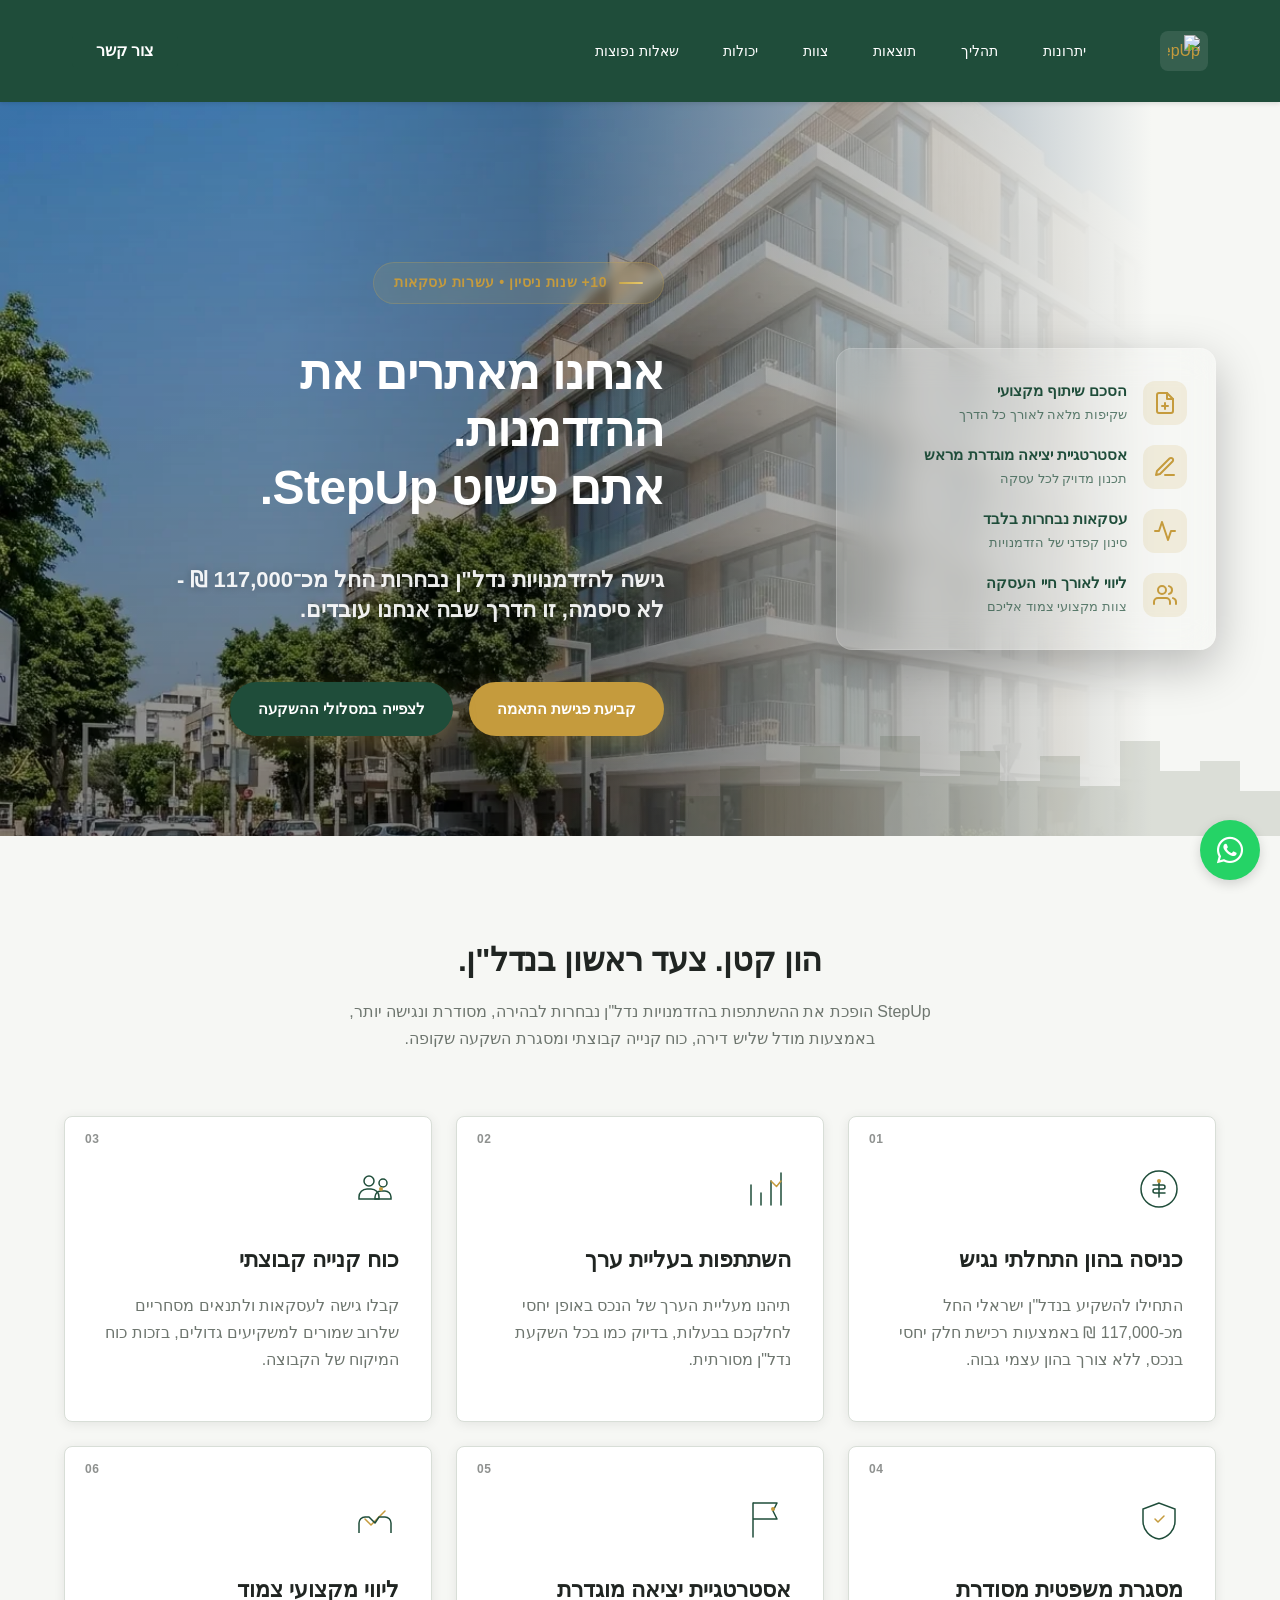
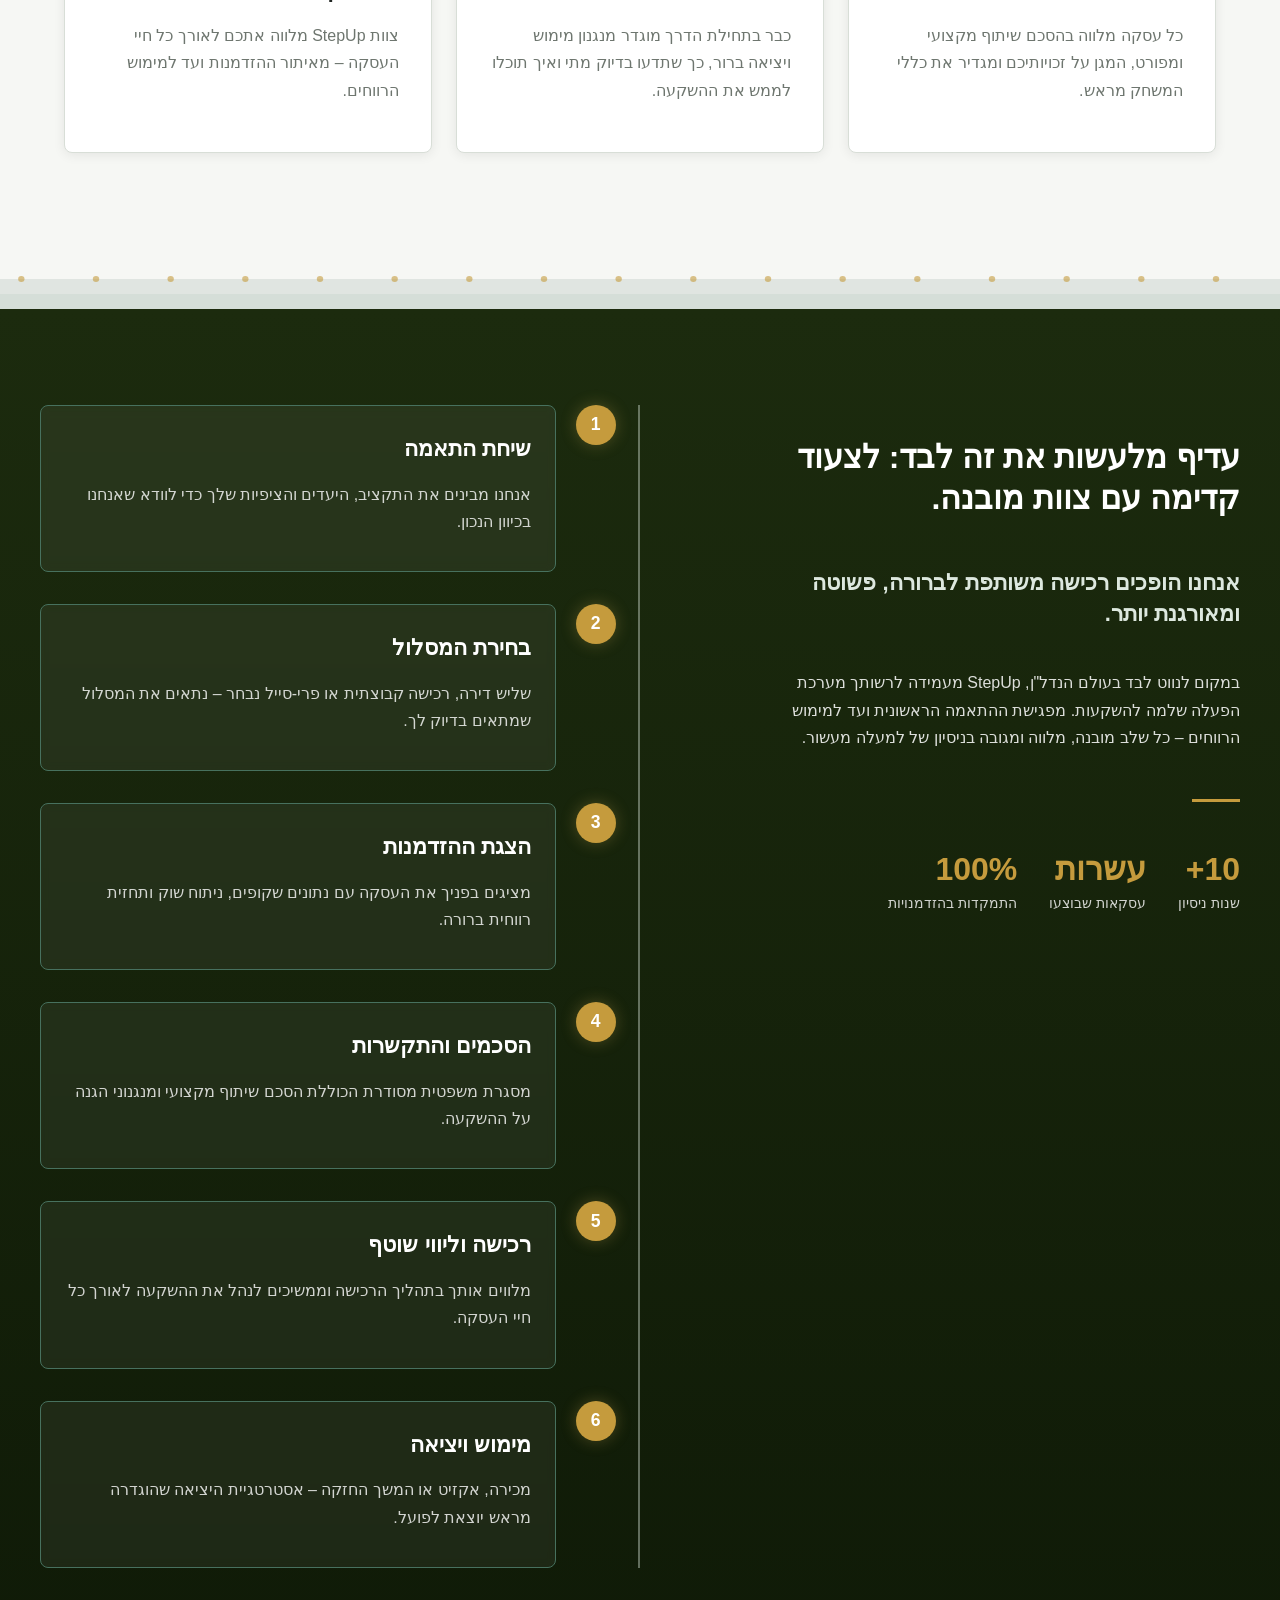
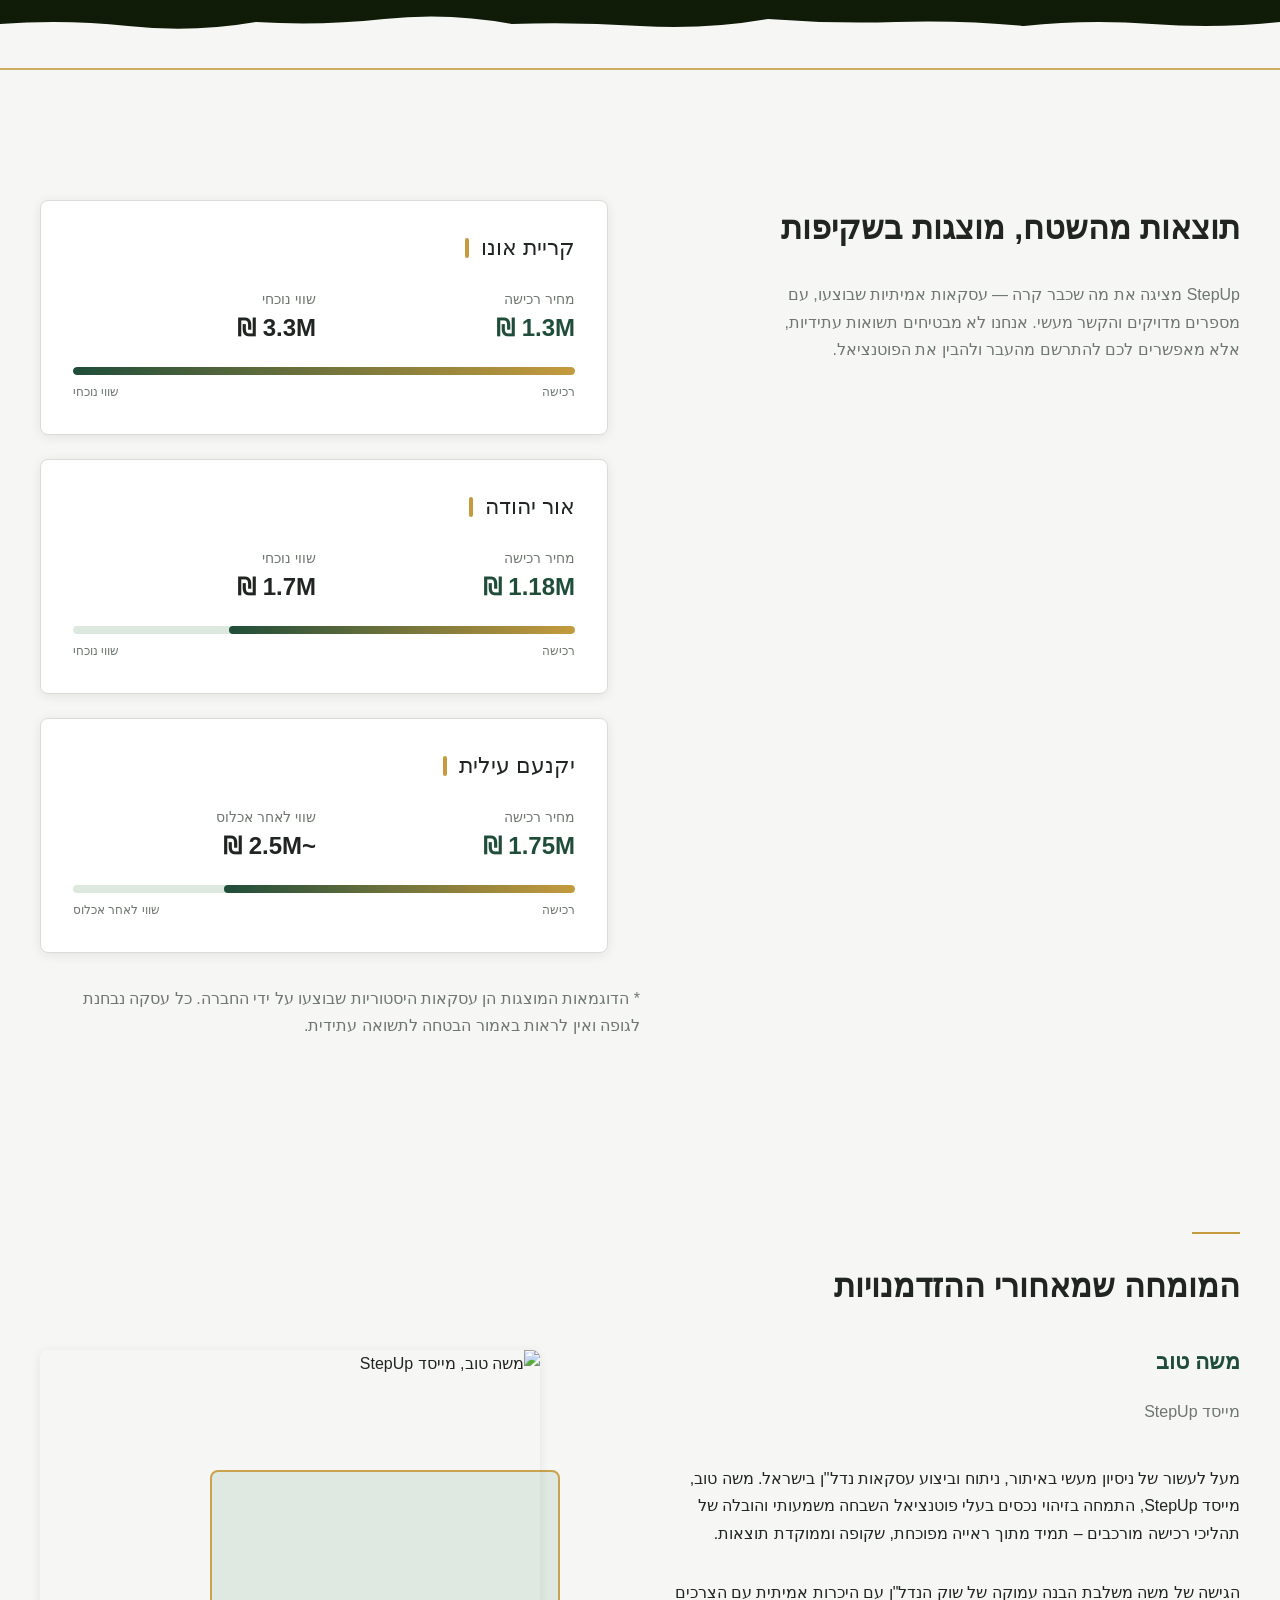
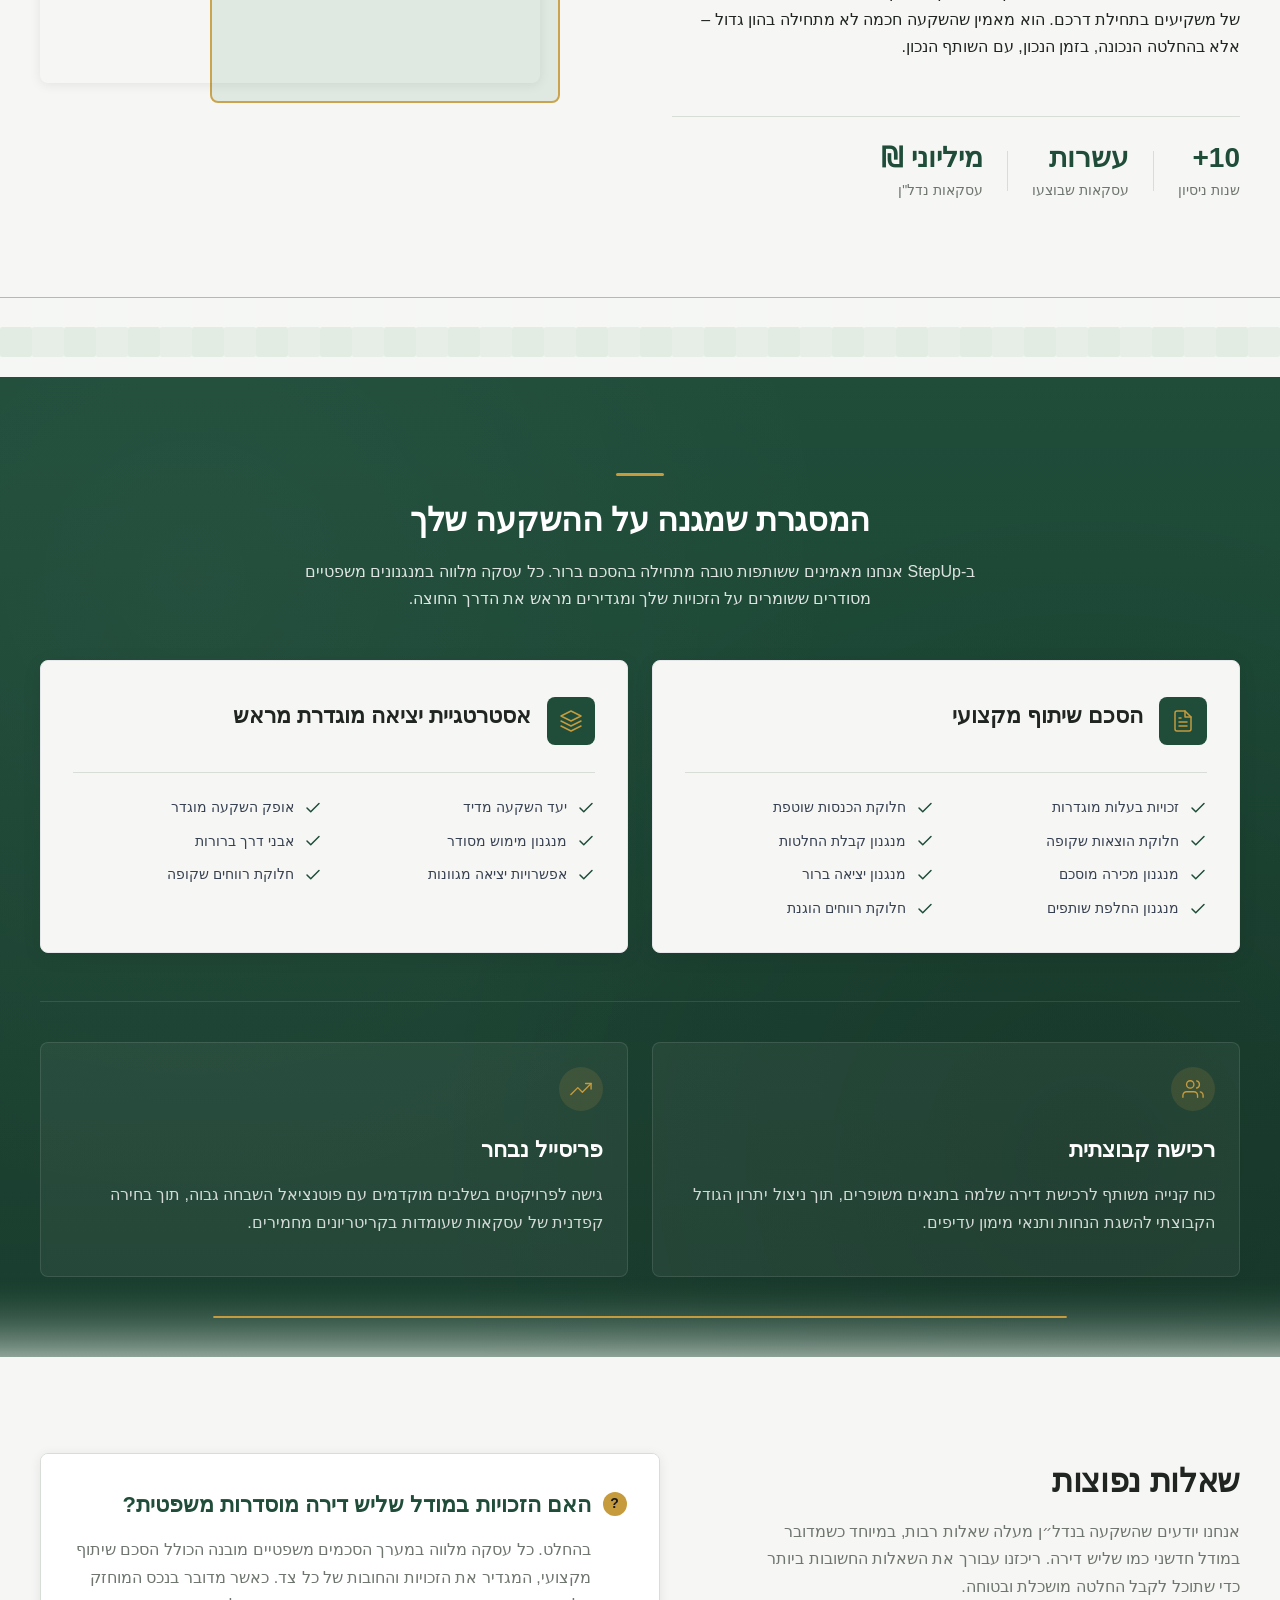
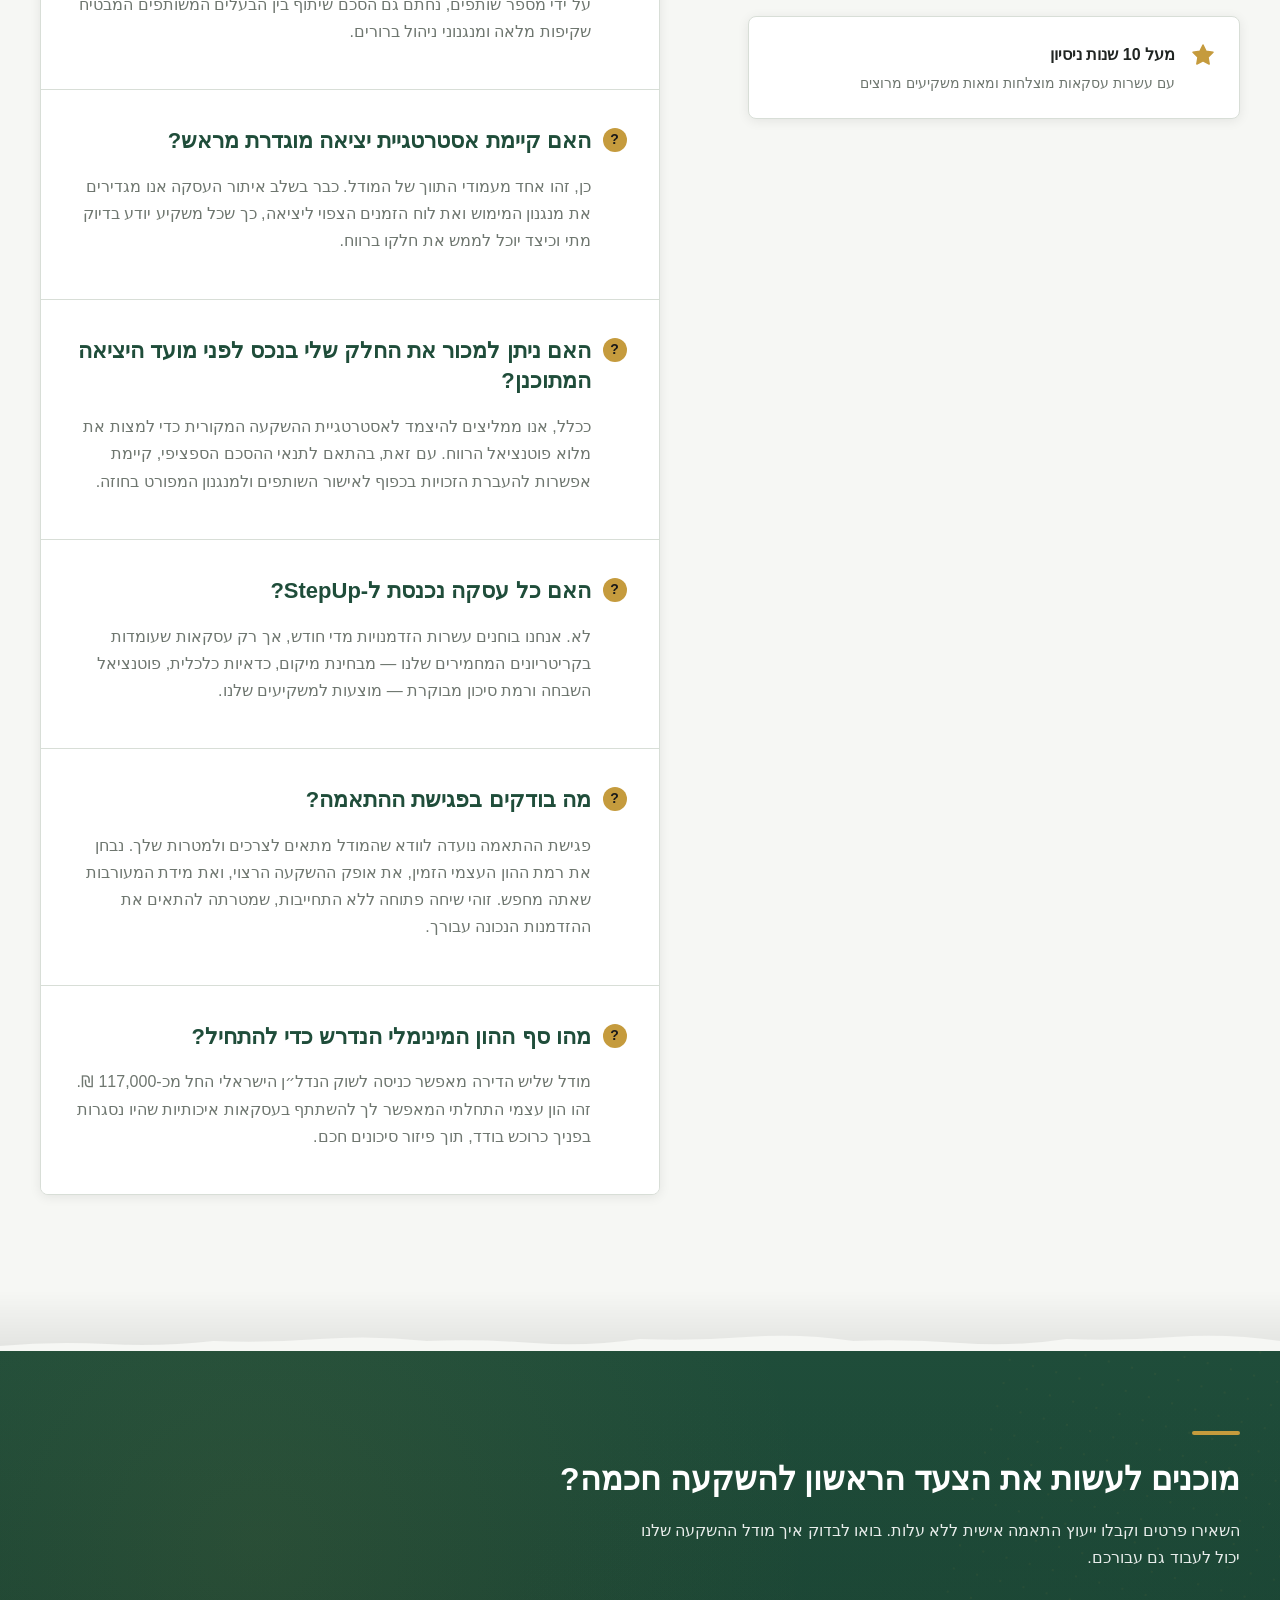
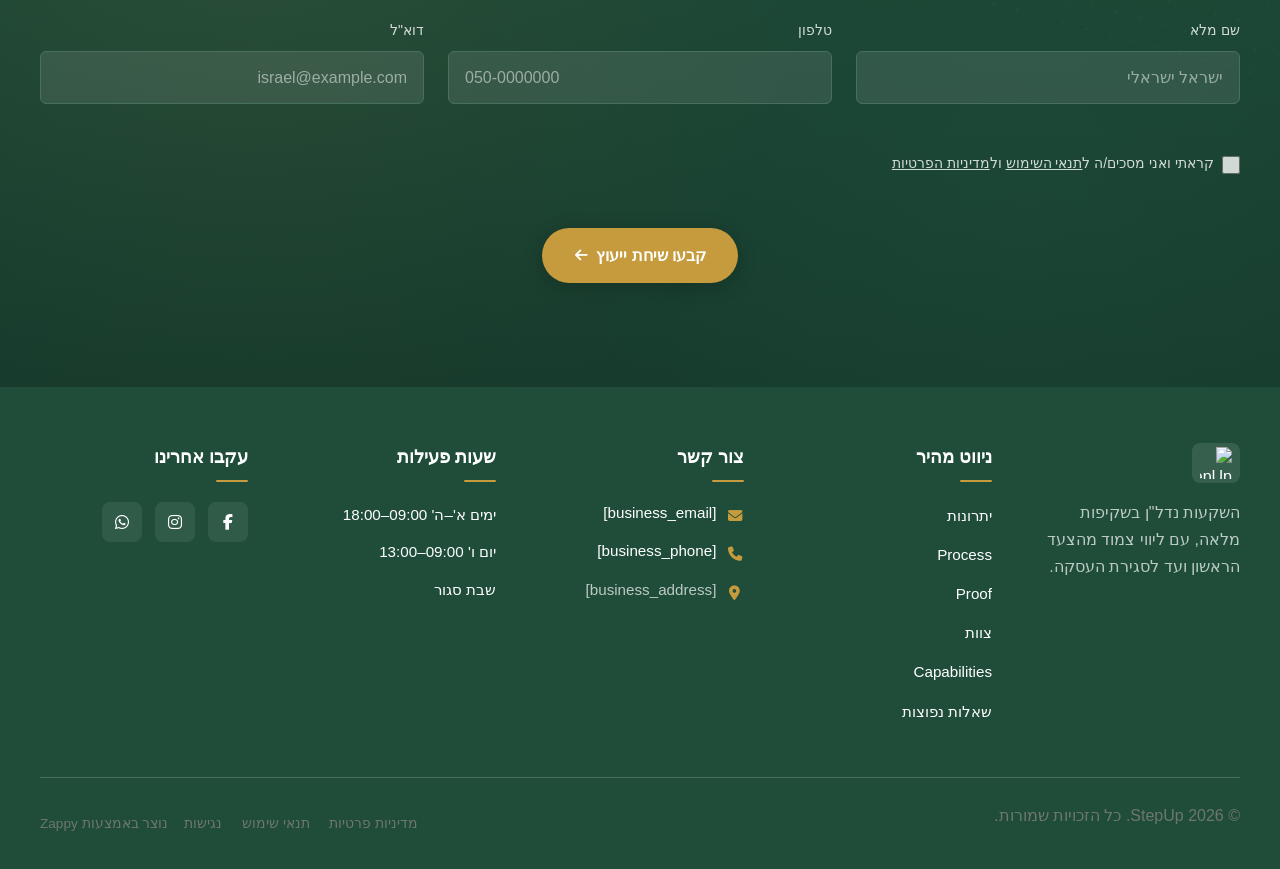
==== commit d78fc578: "Background sync: Progressive GitHub Sync" ====
--- a/public/index.html
+++ b/public/index.html
@@ -1 +1 @@
-<!doctype html><html dir="rtl" lang="he"><head><meta charset="UTF-8"><meta content="width=device-width,initial-scale=1" name="viewport"><meta content="index, follow" name="robots"><title>השקיעו בנדל״ן בהון עצמי נמוך — StepUp</title><meta content="הצטרפו למועדון השקעות הנדל״ן StepUp והתחילו להשקיע בשוק הישראלי החל מ-117,000 ש״ח בלבד. מודל שותפות ייחודי, שקיפות מלאה ותוצאות בשטח. קבעו פגישת ייעוץ עכשיו." name="description"><meta content="השקעות נדל״ן, מועדון השקעות, רכישת דירה שליש, השקעה בנדל״ן בהון עצמי נמוך, real estate investment corporation" name="keywords"><link href="/assets/favicon.ico" rel="icon" type="image/x-icon"><link href="/assets/favicon-16x16.png" rel="icon" type="image/png" sizes="16x16"><link href="/assets/favicon-32x32.png" rel="icon" type="image/png" sizes="32x32"><link href="/assets/favicon-48x48.png" rel="icon" type="image/png" sizes="48x48"><link href="/assets/favicon-192x192.png" rel="icon" type="image/png" sizes="192x192"><link href="/assets/favicon-512x512.png" rel="icon" type="image/png" sizes="512x512"><link href="/assets/apple-touch-icon.png" rel="apple-touch-icon"><script>!function(){"use strict";var t="1e374aaa-f490-4d53-9867-282feb75d7b7",e="https://api.zappy5.com/api/analytics/track",a=18e5,n=2592e6,o=!0,i=!0,r=!0;var s=function(){var e="zappy_visitor_"+t,a=null;try{if(a=localStorage.getItem(e)){var o=JSON.parse(a),i=Date.now();if(i-o.created<n)return o.lastSeen=i,localStorage.setItem(e,JSON.stringify(o)),o.id}}catch(t){console.warn("Zappy Analytics: LocalStorage not available")}var r="zv_"+Date.now()+"_"+Math.random().toString(36).substr(2,9);try{localStorage.setItem(e,JSON.stringify({id:r,created:Date.now(),lastSeen:Date.now()}))}catch(t){}return r}(),c=function(){var e="zappy_session_"+t,n=null;try{if(n=sessionStorage.getItem(e)){var o=JSON.parse(n),i=Date.now();if(i-o.timestamp<a)return o.timestamp=i,sessionStorage.setItem(e,JSON.stringify(o)),o.id}}catch(t){console.warn("Zappy Analytics: SessionStorage not available")}var r="zs_"+Date.now()+"_"+Math.random().toString(36).substr(2,9);try{sessionStorage.setItem(e,JSON.stringify({id:r,timestamp:Date.now()}))}catch(t){}return r}();function l(a,n){n=n||{};var o={website_id:t,event_type:a,page_path:window.location.pathname,referrer:document.referrer||"direct",visitor_id:s,session_id:c,metadata:n};if(navigator.sendBeacon){var i=new Blob([JSON.stringify(o)],{type:"application/json"});navigator.sendBeacon(e,i)}else fetch(e,{method:"POST",headers:{"Content-Type":"application/json"},body:JSON.stringify(o),keepalive:!0}).catch(function(t){console.warn("Zappy Analytics: Failed to track event",t)})}o&&l("pageview",{title:document.title,url:window.location.href}),i&&document.addEventListener("click",function(t){var e=t.target;if("BUTTON"===e.tagName||e.closest("button")){var a="BUTTON"===e.tagName?e:e.closest("button");l("click",{element:"button",text:a.textContent.trim().substring(0,100),id:a.id||null,class:a.className||null})}else if("A"===e.tagName||e.closest("a")){var n="A"===e.tagName?e:e.closest("a");l("navigation",{element:"link",text:n.textContent.trim().substring(0,100),href:n.href,external:n.hostname!==window.location.hostname})}},!0),r&&document.addEventListener("submit",function(t){var e=t.target;l("form_submit",{form_id:e.id||null,form_name:e.name||null,form_action:e.action||null,form_method:e.method||"GET"})},!0);var d=Date.now();window.addEventListener("beforeunload",function(){l("page_unload",{time_on_page:Math.floor((Date.now()-d)/1e3),page_path:window.location.pathname})}),window.zappyAnalytics={track:l,getVisitorId:function(){return s},getSessionId:function(){return c}}}()</script><meta content="השקיעו בנדל״ן בהון עצמי נמוך — StepUp" property="og:title"><meta content="הצטרפו למועדון השקעות הנדל״ן StepUp והתחילו להשקיע בשוק הישראלי החל מ-117,000 ש״ח בלבד. מודל שותפות ייחודי, שקיפות מלאה ותוצאות בשטח. קבעו פגישת ייעוץ עכשיו." property="og:description"><meta content="summary_large_image" name="twitter:card"><meta content="השקיעו בנדל״ן בהון עצמי נמוך — StepUp" name="twitter:title"><meta content="הצטרפו למועדון השקעות הנדל״ן StepUp והתחילו להשקיע בשוק הישראלי החל מ-117,000 ש״ח בלבד. מודל שותפות ייחודי, שקיפות מלאה ותוצאות בשטח. קבעו פגישת ייעוץ עכשיו." name="twitter:description"><script type="application/ld+json">{"@context":"https://schema.org","@graph":[{"@type":"Organization","@id":"https://stepup.zappy5.app#organization","name":"StepUp","url":"https://stepup.zappy5.app","description":"STEPUP Club is a real estate investment platform founded by Moshe Tov, with over a decade of experience, that enables individuals with limited capital (from ~117,000 ILS) to enter the Israeli real estate market through a 'third of an apartment' co-ownership model, group buying power, and pre-sale opportunities. The brand is built on trust, transparency, and pragmatism — emphasizing real results over promises, with a tone that is direct, professional, and empowering. The visual identity leans into dark green and grey tones, and the site structure is a conversion-focused landing page with a clear funnel toward a personal fit consultation call."},{"@type":"WebSite","@id":"https://stepup.zappy5.app#website","url":"https://stepup.zappy5.app","name":"StepUp","publisher":{"@id":"https://stepup.zappy5.app#organization"}},{"@type":"ContactPage","@id":"https://stepup.zappy5.app#contactpage","url":"https://stepup.zappy5.app","name":"השקיעו בנדל״ן בהון עצמי נמוך — StepUp","mainEntity":{"@id":"https://stepup.zappy5.app#organization"},"potentialAction":{"@type":"CommunicateAction","target":{"@type":"EntryPoint","urlTemplate":"https://stepup.zappy5.app/api/email/contact-form","actionPlatform":["http/method=POST"],"contentType":"application/json"},"instrument":[{"@type":"PropertyValue","name":"name","propertyID":"text","valueRequired":true,"description":"ישראל ישראלי"},{"@type":"PropertyValue","name":"phone","propertyID":"tel","valueRequired":true,"description":"050-0000000"},{"@type":"PropertyValue","name":"email","propertyID":"email","valueRequired":true,"description":"israel@example.com"},{"@type":"PropertyValue","name":"privacy_consent","propertyID":"checkbox","valueRequired":true}]}}]}</script><meta content="website" property="og:type"><meta content="he_IL" property="og:locale"><style>.skip-link{position:absolute;top:0;left:0;transform:translateY(-200%);padding:12px 18px;background:var(--bg-dark,#1a1a1a);color:var(--text-light,#fff);font-weight:600;border-radius:0 0 8px 0;z-index:10000}.skip-link:focus{transform:none;outline:2px solid var(--ring,#fff);outline-offset:2px}:focus-visible{outline:2px solid var(--ring,currentColor);outline-offset:3px}</style><link href="/assets/favicon.ico" rel="icon" type="image/x-icon"><link href="/assets/favicon-16x16.png" rel="icon" type="image/png" sizes="16x16"><link href="/assets/favicon-32x32.png" rel="icon" type="image/png" sizes="32x32"><link href="/assets/favicon-48x48.png" rel="icon" type="image/png" sizes="48x48"><link href="/assets/favicon-192x192.png" rel="icon" type="image/png" sizes="192x192"><link href="/assets/favicon-512x512.png" rel="icon" type="image/png" sizes="512x512"><link href="/assets/apple-touch-icon.png" rel="apple-touch-icon"><link href="https://cdn.jsdelivr.net/npm/vanilla-cookieconsent@3/dist/cookieconsent.css" rel="stylesheet"><style data-zappy-section-v2-css="true">.index-hero-section{position:relative;width:100%;min-height:100vh;display:flex;align-items:center;justify-content:center;overflow:hidden;background-color:#1c2b0e;color:var(--text-light);direction:rtl}.index-hero-section .hero-bg-wrapper{position:absolute;inset:0;z-index:0;width:100%;height:100%;background-size:cover;background-position:center}.index-hero-section .hero-bg-wrapper img{display:none}.index-hero-section .hero-scrim{position:absolute;inset:0;z-index:1;background-image:linear-gradient(to right,rgba(28,43,14,.92) 0,rgba(28,43,14,.45) 55%,rgba(28,43,14,0) 100%);pointer-events:none}.index-hero-section .hero-overlay-group{position:relative;z-index:10;width:100%;max-width:1200px;margin:0 auto;padding:160px 24px 100px;display:flex;align-items:center;justify-content:flex-start}.index-hero-section .hero-content-container{display:flex;flex-direction:row-reverse;align-items:center;justify-content:space-between;width:100%;gap:48px}.index-hero-section .hero-text-block{flex:1 1 55%;max-width:600px;display:flex;flex-direction:column;align-items:flex-start;text-align:right;gap:24px}.index-hero-section .hero-badge{display:inline-flex;align-items:center;gap:12px;background:rgba(201,168,76,.12);padding:8px 20px;border-radius:100px;border:1px solid rgba(201,168,76,.25);backdrop-filter:blur(4px);margin-bottom:8px}.index-hero-section .badge-line{display:inline-block;width:24px;height:2px;background:linear-gradient(90deg,#c9a84c,#e8c96a);border-radius:2px}.index-hero-section .badge-text{font-size:.875rem;font-weight:600;letter-spacing:.04em;color:var(--accent);white-space:nowrap}.index-hero-section .hero-headline{font-size:3rem;font-weight:700;letter-spacing:-.01em;line-height:1.15;color:var(--text-light);margin:0}.index-hero-section .hero-headline br{display:block}.index-hero-section .hero-subtitle{font-size:1.25rem;font-weight:400;line-height:1.6;color:var(--text-light);opacity:.92;margin:0;max-width:520px;text-shadow:0 1px 8px rgba(0,0,0,.25)}.index-hero-section .hero-cta-group{display:flex;flex-wrap:wrap;align-items:center;gap:16px;margin-top:16px}.index-hero-section .btn-primary{background:var(--accent);color:#1a1a1a;padding:14px 28px;border-radius:100px;border:none;font-weight:600;font-size:.95rem;display:inline-flex;align-items:center;gap:8px;cursor:pointer;text-decoration:none;transition:all .35s cubic-bezier(.4, 0, .2, 1);box-shadow:0 8px 24px rgba(201,168,76,.3);white-space:nowrap}.index-hero-section .btn-primary:hover{transform:translateY(-2px);box-shadow:0 12px 32px rgba(201,168,76,.45);background:#e8c96a}.index-hero-section .btn-ghost{background:0 0;color:var(--text-light);border:2px solid rgba(255,255,255,.5);padding:12px 26px;border-radius:100px;font-weight:500;font-size:.9rem;display:inline-flex;align-items:center;gap:8px;cursor:pointer;text-decoration:none;transition:all .35s cubic-bezier(.4, 0, .2, 1);backdrop-filter:blur(4px);white-space:nowrap}.index-hero-section .btn-ghost:hover{background:rgba(255,255,255,.12);border-color:var(--text-light);transform:translateY(-2px)}.index-hero-section .hero-metrics-panel{flex:0 1 380px;display:flex;flex-direction:column;gap:20px;background:rgba(255,255,255,.08);backdrop-filter:blur(16px);-webkit-backdrop-filter:blur(16px);border-radius:16px;padding:32px 28px;border:1px solid rgba(255,255,255,.15);box-shadow:0 16px 48px rgba(0,0,0,.25);align-self:center}.index-hero-section .metric-item{display:flex;align-items:flex-start;gap:16px;text-align:right}.index-hero-section .metric-icon{flex-shrink:0;width:44px;height:44px;display:flex;align-items:center;justify-content:center;background:rgba(201,168,76,.15);border-radius:12px;color:var(--accent)}.index-hero-section .metric-content{display:flex;flex-direction:column;gap:4px;color:var(--text-light)}.index-hero-section .metric-title{font-size:.95rem;font-weight:600;line-height:1.3;color:var(--text-light)}.index-hero-section .metric-desc{font-size:.8rem;font-weight:400;line-height:1.5;color:var(--text-light);opacity:.7}.index-hero-section .hero-city-skyline{position:absolute;bottom:0;inset-inline-start:0;width:60%;max-width:600px;z-index:2;pointer-events:none;opacity:.35}.index-hero-section .hero-city-skyline svg{display:block;width:100%;height:auto}@media (max-width:768px){.index-hero-section{min-height:100vh;padding-top:100px}.index-hero-section .hero-overlay-group{padding:120px 16px 60px}.index-hero-section .hero-content-container{flex-direction:column;align-items:flex-start;gap:40px}.index-hero-section .hero-text-block{max-width:100%;flex:1 1 auto;align-items:flex-start;text-align:right}.index-hero-section .hero-headline{font-size:2.2rem;line-height:1.25}.index-hero-section .hero-headline br{display:none}.index-hero-section .hero-subtitle{font-size:1.1rem;max-width:100%}.index-hero-section .hero-cta-group{width:100%;flex-direction:column;align-items:stretch}.index-hero-section .btn-ghost,.index-hero-section .btn-primary{justify-content:center;text-align:center;width:100%}.index-hero-section .hero-metrics-panel{flex:1 1 auto;width:100%;max-width:100%;padding:24px 20px;gap:16px}.index-hero-section .hero-city-skyline{width:80%;opacity:.25}}@media (min-width:769px) and (max-width:1024px){.index-hero-section .hero-content-container{gap:32px}.index-hero-section .hero-headline{font-size:2.5rem}.index-hero-section .hero-metrics-panel{flex:0 1 320px;padding:24px 20px}}.hero .hero-title,.hero h1,.hero-section h1,.hero-title,[class*=hero-] h1,[class~=hero] h1{font-size:48px!important;line-height:1.2!important}@media (max-width:1024px){.hero .hero-title,.hero h1,.hero-section h1,.hero-title,[class*=hero-] h1,[class~=hero] h1{font-size:36px!important}}@media (max-width:768px){.hero .hero-title,.hero h1,.hero-section h1,.hero-title,[class*=hero-] h1,[class~=hero] h1{font-size:28px!important}}</style><style data-zappy-section-v2-css="true">.index-cta-section{position:relative;background-color:var(--bg-light);color:var(--text-dark);padding:80px 24px;overflow:hidden;direction:rtl}.index-cta-section__container{display:flex;align-items:center;gap:60px;max-width:1200px;margin:0 auto;position:relative;z-index:2}.index-cta-section__content{flex:1;max-width:580px}.index-cta-section__heading{font-size:2rem;font-weight:600;line-height:1.3;margin:0 0 24px 0;color:var(--text-dark);text-align:start}.index-cta-section__heading-line{display:block}.index-cta-section__heading-line--gold{color:var(--accent);position:relative;display:inline-block}.index-cta-section__heading-line--gold::after{content:'';position:absolute;bottom:-4px;inset-inline-start:0;width:48px;height:3px;background-color:var(--accent);border-radius:2px}.index-cta-section__description{font-size:1rem;line-height:1.7;color:var(--text-muted);margin:0 0 12px 0;text-align:start}.index-cta-section__sub-description{font-size:1rem;line-height:1.7;color:var(--text-muted);margin:0 0 32px 0;text-align:start}.contact-form{display:flex;flex-direction:column;gap:20px;margin-bottom:24px}.contact-form__fields{display:grid;grid-template-columns:1fr 1fr 1fr;gap:16px}.contact-form__field{display:flex;flex-direction:column;gap:8px}.contact-form__label{font-size:.875rem;font-weight:500;color:var(--text-dark);text-align:start}.contact-form__input{width:100%;padding:12px 16px;background-color:#fff;border:1px solid var(--border-light);border-radius:6px;font-size:1rem;color:var(--text-dark);font-family:inherit;transition:border-color .2s ease,box-shadow .2s ease;box-sizing:border-box}.contact-form__input:focus{outline:0;border-color:var(--primary);box-shadow:0 0 0 3px rgba(31,77,58,.1)}.contact-form__input::placeholder{color:var(--text-muted);opacity:.7}.privacy-consent{margin-top:4px}.privacy-consent-label{display:flex;align-items:flex-start;gap:8px;font-size:.875rem;color:var(--text-muted);cursor:pointer;text-align:start}.privacy-consent-checkbox{width:18px;height:18px;margin-top:2px;accent-color:var(--primary);flex-shrink:0}.privacy-consent-label a{color:var(--primary);text-decoration:underline;font-weight:500}.privacy-consent-label a:hover{color:var(--accent)}.contact-form__submit{background:var(--accent);color:#1a1a1a;padding:14px 28px;border-radius:6px;border:none;font-weight:600;font-size:.95rem;display:inline-flex;align-items:center;justify-content:center;gap:8px;cursor:pointer;transition:background-color .2s ease,transform .2s ease,box-shadow .2s ease;width:fit-content;font-family:inherit;box-shadow:0 4px 12px rgba(197,155,61,.3)}.contact-form__submit:hover{background:#d4b355;transform:translateY(-2px);box-shadow:0 6px 18px rgba(197,155,61,.4)}.contact-form__submit svg{transform:rotate(180deg);transition:transform .2s ease}.contact-form__submit:hover svg{transform:rotate(180deg) translateX(-4px)}.index-cta-section__disclaimer{font-size:.75rem;line-height:1.6;color:var(--text-muted);margin:0;text-align:start;opacity:.8}.index-cta-section__media{flex:1;display:flex;flex-direction:column;align-items:center;gap:24px;position:relative}.index-cta-section__image-wrapper{position:relative;width:100%;max-width:480px;border-radius:12px;overflow:hidden;box-shadow:0 8px 32px rgba(0,0,0,.12)}.index-cta-section__image{width:100%;height:auto;display:block;object-fit:cover;aspect-ratio:3/2}.index-cta-section__image-accent{position:absolute;bottom:0;inset-inline-start:0;width:100%;height:4px;background:linear-gradient(90deg,var(--accent) 0,var(--primary) 100%);z-index:1}.index-cta-section__tagline{display:flex;align-items:center;gap:12px;font-size:1.125rem;font-weight:600;color:var(--primary);background-color:#fff;padding:12px 24px;border-radius:100px;box-shadow:0 4px 20px rgba(0,0,0,.07);position:relative;z-index:2;margin-top:-12px}.index-cta-section__tagline svg{color:var(--accent);flex-shrink:0}.index-cta-section__dot-grid{position:absolute;top:-50px;inset-inline-end:-100px;width:400px;height:400px;background-image:radial-gradient(circle,var(--accent) 2px,transparent 2px);background-size:30px 30px;opacity:.04;pointer-events:none;z-index:0}@media (max-width:768px){.index-cta-section{padding:60px 16px}.index-cta-section__container{flex-direction:column;gap:40px}.index-cta-section__content{max-width:100%}.index-cta-section__heading{font-size:1.75rem}.contact-form__fields{grid-template-columns:1fr}.index-cta-section__media{max-width:100%;order:-1}.index-cta-section__image-wrapper{max-width:100%}.index-cta-section__tagline{font-size:1rem;padding:10px 20px}.index-cta-section__dot-grid{width:200px;height:200px;top:-20px;inset-inline-end:-40px}}</style><style id="zappy-critical-above-fold-css">html{box-sizing:border-box;-webkit-text-size-adjust:100%}*,::after,::before{box-sizing:inherit}body{margin:0;min-width:320px;overflow-x:clip}img,svg,video{max-width:100%;height:auto}main{display:block}.container{width:min(100% - 32px,1200px);margin-inline:auto}.navbar,header .navbar,header[role=banner],nav.navbar{position:relative;z-index:1000;width:100%}.nav-container,.navbar .container{display:flex;align-items:center;justify-content:space-between;min-height:64px}.logo,.logo-link img{display:block;width:35px;height:35px;object-fit:contain}#navMenu,.nav-menu{list-style:none}.fa,.fa-brands,.fa-regular,.fa-solid,.fab,.far,.fas{display:inline-block;min-width:1em;text-align:center}html:not(#zappy-noop) .navbar:has(.nav-ecommerce-icons)>.phone-header-btn,html:not(#zappy-noop)[data-zappy-site-type=ecommerce] .phone-header-btn{display:none!important;visibility:hidden!important;width:0!important;height:0!important;pointer-events:none!important}.hero-section,.index-hero-section,section[class*=hero]{position:relative;overflow:hidden;min-height:560px}.hero-bg-image,.hero-bg-wrapper,section[class*=hero] [class*=hero-bg]{position:absolute;inset:0;width:100%;height:100%}.hero-bg-image img,.hero-bg-wrapper img,section[class*=hero] [data-hero-bg],section[class*=hero] img[data-hero-background=true]{width:100%!important;height:100%!important;object-fit:cover!important;display:block}.hero-content,section[class*=hero] .container{position:relative;z-index:2}@media(max-width:768px){:root{--header-height:72px;--total-header-height:72px;--zappy-mobile-menu-top:72px}html[data-zappy-site-type=ecommerce] body{padding-top:var(--total-header-height,72px)}html[data-zappy-site-type=ecommerce] body>.navbar:not(.zappy-catalog-menu),html[data-zappy-site-type=ecommerce] body>nav.navbar{position:fixed!important;top:0;left:0;right:0;z-index:100000;width:100%;margin-bottom:0}.zappy-catalog-menu{position:fixed;top:var(--header-height,72px);left:0;right:0;z-index:99999}.nav-container,.navbar .container{min-height:60px}#navMenu,.nav-menu{max-width:100vw;overflow-x:hidden}.hero-section,.index-hero-section,section[class*=hero]{min-height:100svh}.hero-bg-image,.hero-bg-wrapper,.hero-scrim{min-height:100svh}}</style><link href="/styles.css" rel="preload" as="style"><link href="/styles.css" rel="stylesheet" media="print" onload='this.media="all"'><noscript><link href="/styles.css" rel="stylesheet"></noscript><script>window.ZAPPY_WEBSITE_ID="1e374aaa-f490-4d53-9867-282feb75d7b7",window.ZAPPY_API_BASE="https://api.zappy5.com"</script><style id="zappy-dropdown-submenu-styles">#navMenu li:has(.sub-menu),.nav-menu li:has(.sub-menu),.navbar li:has(.sub-menu),nav li:has(.sub-menu){position:relative}#navMenu .sub-menu,.nav-menu .sub-menu,.navbar .sub-menu,nav .sub-menu{display:block!important;position:absolute!important;top:100%;left:0;min-width:220px;border-radius:8px;box-shadow:0 8px 25px rgba(0,0,0,.15);padding:8px 0;opacity:0;visibility:hidden;transform:translateY(10px);transition:all .3s ease;z-index:1000;list-style:none;pointer-events:none}#navMenu li:hover>.sub-menu,.nav-menu li:hover>.sub-menu,.navbar li:hover>.sub-menu,nav li:hover>.sub-menu{opacity:1!important;visibility:visible!important;transform:translateY(0)!important;pointer-events:auto!important}.sub-menu li{list-style:none;margin:0;padding:0}.sub-menu a{display:block!important;padding:10px 16px!important;color:var(--text-dark,#333)!important;font-weight:500;text-decoration:none;white-space:nowrap;transition:background-color .2s}.sub-menu .zappy-nav-child>a{padding-left:28px!important;font-size:.9em!important;opacity:.85!important}[dir=rtl] .sub-menu .zappy-nav-child>a,html[lang=ar] .sub-menu .zappy-nav-child>a,html[lang=he] .sub-menu .zappy-nav-child>a{padding-left:10px!important;padding-right:28px!important}.sub-menu .zappy-nav-parent>a{font-weight:600!important}.sub-menu a:hover{background-color:#f5f5f5}[dir=rtl] .nav-menu .sub-menu,[dir=rtl] .navbar .sub-menu,[dir=rtl] nav .sub-menu,html[lang=ar] .nav-menu .sub-menu,html[lang=ar] .navbar .sub-menu,html[lang=ar] nav .sub-menu,html[lang=he] .nav-menu .sub-menu,html[lang=he] .navbar .sub-menu,html[lang=he] nav .sub-menu{left:auto!important;right:0!important}.sub-menu:empty,.sub-menu:not(:has(li)):not(:has(> a)),.sub-menu:not(:has(li:not(.zappy-hidden-menu-item))):not(:has(> a)){display:none!important;opacity:0!important;visibility:hidden!important;pointer-events:none!important}li:has(.menu-group-title):hover>.sub-menu{opacity:1!important;visibility:visible!important;transform:translateY(0)!important;pointer-events:auto!important}#navMenu>li>.menu-group-title,.nav-menu>li>.menu-group-title{display:inline-block;padding:.5rem 1rem;cursor:default;user-select:none}@media (max-width:768px){#navMenu .sub-menu,.nav-menu .sub-menu,.navbar .sub-menu,nav .sub-menu{position:static!important;transform:none!important;box-shadow:none!important;background:0 0!important;max-height:0;overflow:hidden;opacity:0;visibility:hidden;transition:max-height .3s ease,opacity .3s ease;padding:0!important;border-radius:0!important}#navMenu .sub-menu.mobile-expanded,.nav-menu .sub-menu.mobile-expanded,.navbar .sub-menu.mobile-expanded{max-height:none!important;overflow-y:visible!important;opacity:1!important;visibility:visible!important;padding:8px 0 8px 16px!important}[dir=rtl] .sub-menu.mobile-expanded,html[lang=he] .sub-menu.mobile-expanded{padding:8px 16px 8px 0!important}#navMenu li:hover>.sub-menu,.nav-menu li:hover>.sub-menu,.navbar li:hover>.sub-menu,nav li:hover>.sub-menu{opacity:0;visibility:hidden;pointer-events:none}#navMenu li>.sub-menu.mobile-expanded,.nav-menu li>.sub-menu.mobile-expanded,.navbar li>.sub-menu.mobile-expanded,nav li>.sub-menu.mobile-expanded{opacity:1!important;visibility:visible!important;pointer-events:auto!important}#navMenu li:has(.sub-menu),.nav-menu li:has(.sub-menu),.navbar li:has(.sub-menu),nav li:has(.sub-menu){display:flex!important;flex-wrap:wrap!important;align-items:center!important;position:relative!important;min-height:44px!important}#navMenu li:has(.sub-menu)>a,.nav-menu li:has(.sub-menu)>a,.navbar li:has(.sub-menu)>a,nav li:has(.sub-menu)>a{flex:1!important;min-width:0!important}#navMenu li:has(.sub-menu)>.menu-group-title,.nav-menu li:has(.sub-menu)>.menu-group-title,.navbar li:has(.sub-menu)>.menu-group-title,nav li:has(.sub-menu)>.menu-group-title{flex:1!important;min-width:0!important;padding:0!important;line-height:inherit!important}#navMenu li:has(.sub-menu)>.sub-menu,.nav-menu li:has(.sub-menu)>.sub-menu,.navbar li:has(.sub-menu)>.sub-menu,nav li:has(.sub-menu)>.sub-menu{flex-basis:100%!important;width:100%!important}#navMenu li:has(.sub-menu)>a [class*=arrow],#navMenu li:has(.sub-menu)>a [class*=chevron],.nav-menu li:has(.sub-menu)>a .fa-angle-down,.nav-menu li:has(.sub-menu)>a .fa-chevron-down,.nav-menu li:has(.sub-menu)>a [class*=arrow],.nav-menu li:has(.sub-menu)>a [class*=chevron],nav li:has(.sub-menu)>a [class*=arrow],nav li:has(.sub-menu)>a [class*=chevron]{display:none!important;visibility:hidden!important}.mobile-submenu-toggle{display:flex!important;align-items:center!important;justify-content:center!important;width:44px!important;height:auto!important;background:0 0!important;border:none!important;cursor:pointer!important;color:var(--text-light)!important;position:static!important;flex-shrink:0!important;align-self:stretch!important;z-index:2!important;padding:0!important;margin:0!important}.mobile-submenu-toggle::after{content:''!important;width:0!important;height:0!important;border-left:6px solid transparent!important;border-right:6px solid transparent!important;border-top:7px solid currentColor!important;transition:transform .3s ease!important}.mobile-submenu-toggle.expanded::after{transform:rotate(180deg)!important}.sub-menu a{padding:10px 0!important;display:block!important;color:var(--text-light)!important;white-space:normal!important}.sub-menu .zappy-nav-child>a{padding-left:28px!important;font-size:.9em!important;opacity:.85!important}[dir=rtl] .sub-menu .zappy-nav-child>a,html[lang=ar] .sub-menu .zappy-nav-child>a,html[lang=he] .sub-menu .zappy-nav-child>a{padding-left:0!important;padding-right:28px!important}.sub-menu .zappy-nav-parent>a{font-weight:600!important}#navMenu.active,.nav-menu.active{max-width:100vw!important;overflow-x:hidden!important;box-sizing:border-box!important}.navbar .sub-menu li a,.zappy-products-dropdown .sub-menu a,nav.navbar .sub-menu li a{color:var(--text-light)!important}}@media (min-width:769px){.mobile-submenu-toggle{display:none!important}}</style><style id="zappy-widget-visibility">html[dir=rtl] .whatsapp-float{right:20px!important;left:auto!important}html:not([dir]) .whatsapp-float,html[dir=ltr] .whatsapp-float{left:20px!important;right:auto!important}html[dir=rtl] #mic-access-tool-general-button,html[dir=rtl] #mic-init-access-tool #mic-access-tool-general-button,html[dir=rtl] #mic-init-access-tool .mic-access-tool-general-button,html[dir=rtl] ._access-icon,html[dir=rtl] .mic-access-tool-general-button{left:20px!important;right:auto!important}html:not([dir]) #mic-access-tool-general-button,html:not([dir]) #mic-init-access-tool #mic-access-tool-general-button,html:not([dir]) #mic-init-access-tool .mic-access-tool-general-button,html:not([dir]) ._access-icon,html:not([dir]) .mic-access-tool-general-button,html[dir=ltr] #mic-access-tool-general-button,html[dir=ltr] #mic-init-access-tool #mic-access-tool-general-button,html[dir=ltr] #mic-init-access-tool .mic-access-tool-general-button,html[dir=ltr] ._access-icon,html[dir=ltr] .mic-access-tool-general-button{right:20px!important;left:auto!important}@media (max-width:768px){.whatsapp-float{display:flex!important}}@media (min-width:769px){.whatsapp-float{display:flex!important}}@media (max-width:768px){#mic-access-tool-general-button,#mic-init-access-tool #mic-access-tool-general-button,#mic-init-access-tool .mic-access-tool-general-button,._access-icon,.mic-access-tool-general-button{display:flex!important;visibility:visible!important;opacity:1!important;pointer-events:auto!important}#mic-access-tool-box.opened-mic-access-tool,#mic-init-access-tool #mic-access-tool-box.opened-mic-access-tool,.mic-access-tool-box.opened-mic-access-tool{visibility:visible!important;opacity:1!important;pointer-events:auto!important}}@media (min-width:769px){#mic-access-tool-general-button,#mic-init-access-tool #mic-access-tool-general-button,#mic-init-access-tool .mic-access-tool-general-button,._access-icon,.mic-access-tool-general-button{display:flex!important;visibility:visible!important;opacity:1!important;pointer-events:auto!important}#mic-access-tool-box.opened-mic-access-tool,#mic-init-access-tool #mic-access-tool-box.opened-mic-access-tool,.mic-access-tool-box.opened-mic-access-tool{visibility:visible!important;opacity:1!important;pointer-events:auto!important}}</style></head><body><a href="#main" class="skip-link">דלג לתוכן הראשי</a><nav class="navbar" dir="rtl"><button class="mobile-toggle" aria-label="Menu" id="mobileToggle"><svg viewBox="0 0 24 24" fill="none" class="hamburger-icon" height="24" style="display:block !important" width="24"><path d="M3 12h18M3 6h18M3 18h18" stroke="currentColor" stroke-width="2" stroke-linecap="round"></path></svg> <svg viewBox="0 0 24 24" fill="none" class="close-icon" height="24" style="display:none !important" width="24"><path d="M18 6L6 18M6 6l12 12" stroke="currentColor" stroke-width="2" stroke-linecap="round"></path></svg></button> <button class="phone-header-btn" aria-label="Call" data-phone="[business_phone]"><svg viewBox="0 0 24 24" fill="currentColor" height="20" width="20"><path d="M22 16.92v3a2 2 0 0 1-2.18 2 19.79 19.79 0 0 1-8.63-3.07 19.5 19.5 0 0 1-6-6 19.79 19.79 0 0 1-3.07-8.67A2 2 0 0 1 4.11 2h3a2 2 0 0 1 2 1.72 12.84 12.84 0 0 0 .7 2.81 2 2 0 0 1-.45 2.11L8.09 9.91a16 16 0 0 0 6 6l1.27-1.27a2 2 0 0 1 2.11-.45 12.84 12.84 0 0 0 2.81.7A2 2 0 0 1 22 16.92z"></path></svg></button><div class="nav-container"><div class="nav-right-group"><div class="nav-brand"><a href="/" class="logo-link"><img alt="StepUp" class="logo" decoding="async" height="35" src="/assets/site-----image-1.webp" width="35"></a></div><ul class="nav-menu" id="navMenu"><li><a href="#benefits">יתרונות</a></li><li><a href="#process">תהליך</a></li><li><a href="#proof">תוצאות</a></li><li><a href="#team">צוות</a></li><li><a href="#capabilities">יכולות</a></li><li><a href="#faq">שאלות נפוצות</a></li><li class="mobile-contact-link nav-cta-mobile-item"><a href="#cta" class="nav-cta-btn">צור קשר</a></li></ul></div><div class="nav-cta-container"><a href="#cta" class="nav-cta-btn">צור קשר</a></div></div></nav><script>window.addEventListener("load",function(){const e=document.querySelector(".navbar, nav, header");if(!e)return void console.log("[Navbar] Navbar element not found");let t=document.getElementById("mobileToggle")||document.querySelector(".mobile-toggle")||document.querySelector(".hamburger")||document.querySelector(".hamburger-menu")||document.querySelector(".menu-toggle")||document.querySelector(".burger-menu")||document.querySelector('[aria-label="Menu"]')||document.querySelector('[aria-label="תפריט"]');const o=document.querySelector(".phone-header-btn"),n=window.getComputedStyle(e);let r=n.backgroundColor;if(console.log("[Navbar] Initial navbar background:",r),"transparent"===r||"rgba(0, 0, 0, 0)"===r||r.startsWith("rgba")&&r.includes(", 0)")){const e=n.backgroundImage;if(e&&"none"!==e)console.log("[Navbar] Navbar has background image/gradient, using dark text"),r="rgb(240, 240, 240)";else{const e=window.getComputedStyle(document.body).backgroundColor;console.log("[Navbar] Navbar transparent, using body background:",e),r=e}}const a=r.match(/\d+/g);if(a&&a.length>=3){const e=(.299*parseInt(a[0])+.587*parseInt(a[1])+.114*parseInt(a[2]))/255;console.log("[Navbar] Mobile button colors preserved from Claude CSS (luminance:",e.toFixed(2)+")");const n=document.createElement("style");n.id="zappy-mobile-nav-fix";document.documentElement.lang;document.documentElement.dir,n.textContent='\n        /* Hide mobile buttons on desktop, show only on mobile */\n        @media (min-width: 769px) {\n          .mobile-toggle,\n          .phone-header-btn {\n            display: none !important;\n          }\n        }\n        \n        /* Show and position mobile buttons correctly on mobile */\n        @media (max-width: 768px) {\n          .navbar,\n          nav.navbar {\n            min-height: 70px !important;\n          }\n\n          .mobile-toggle,\n          .phone-header-btn {\n            position: absolute !important;\n            top: 0 !important;\n            bottom: 0 !important;\n            margin-top: auto !important;\n            margin-bottom: auto !important;\n            transform: none !important;\n            z-index: 1001 !important;\n            display: flex !important;\n            align-items: center !important;\n            justify-content: center !important;\n            width: 36px !important;\n            height: 36px !important;\n            border-radius: 50% !important;\n            border: none !important;\n            cursor: pointer !important;\n            padding: 6px !important;\n            background: none !important;\n            color: var(--nav-text, var(--text-light)) !important;\n            touch-action: manipulation !important;\n            -webkit-tap-highlight-color: transparent !important;\n          }\n\n          html[data-zappy-site-type="ecommerce"] .phone-header-btn,\n          body[data-zappy-site-type="ecommerce"] .phone-header-btn,\n          html[data-zappy-site-type="ecommerce"] header .phone-header-btn,\n          html[data-zappy-site-type="ecommerce"] nav .phone-header-btn {\n            display: none !important;\n            visibility: hidden !important;\n            width: 0 !important;\n            height: 0 !important;\n            min-width: 0 !important;\n            overflow: hidden !important;\n          }\n          \n          /* LTR positioning (default): hamburger LEFT, phone RIGHT */\n          html:not([dir="rtl"]):not([lang="he"]):not([lang="ar"]) .mobile-toggle,\n          html[dir="ltr"] .mobile-toggle {\n            left: 12px !important;\n            right: auto !important;\n          }\n          html:not([dir="rtl"]):not([lang="he"]):not([lang="ar"]) .phone-header-btn,\n          html[dir="ltr"] .phone-header-btn {\n            right: 12px !important;\n            left: auto !important;\n          }\n          \n          /* RTL positioning: hamburger RIGHT, phone LEFT */\n          html[dir="rtl"] .mobile-toggle,\n          html[lang="he"] .mobile-toggle,\n          html[lang="ar"] .mobile-toggle {\n            right: 12px !important;\n            left: auto !important;\n          }\n          html[dir="rtl"] .phone-header-btn,\n          html[lang="he"] .phone-header-btn,\n          html[lang="ar"] .phone-header-btn {\n            left: 12px !important;\n            right: auto !important;\n          }\n          \n          /* CRITICAL: Ensure nav-container has min-height on mobile */\n          /* All children are positioned absolutely/fixed on mobile, so height:auto collapses to 0 */\n          .nav-container {\n            min-height: 70px !important;\n            position: relative !important;\n          }\n          \n          /* Ensure SVG icons are properly sized and inherit color */\n          .mobile-toggle svg,\n          .phone-header-btn svg {\n            width: 24px !important;\n            height: 24px !important;\n            /* Don\'t force display - let JavaScript control hamburger/close toggle */\n          }\n          \n          /* Reset nav-cta-container on mobile - remove desktop box-shadow/padding */\n          /* that creates a visible ghost box when CTA button is hidden */\n          .nav-cta-container {\n            box-shadow: none !important;\n            padding: 0 !important;\n          }\n          \n          /* Hide nav-cta-container entirely on mobile when there\'s no lang-switcher */\n          /* (only the CTA button is inside, and it\'s hidden on mobile) */\n          .nav-cta-container:not(:has(.lang-switcher)) {\n            display: none !important;\n          }\n          \n          /* CRITICAL: Prevent hero image fade gradient from bleeding over headline text */\n          /* The .image-fade-gradient has bottom: -30px (extends below parent) */\n          /* On mobile stacked layout, this overlaps the h1 text below the image */\n          .hero-image-column {\n            overflow: hidden !important;\n          }\n          .image-fade-gradient {\n            bottom: 0 !important;\n          }\n          \n          /* Hide desktop language switcher on mobile - hamburger menu handles it */\n          /* High specificity to override stored CSS */\n          .lang-switcher,\n          .nav-cta-container .lang-switcher,\n          .nav-container .lang-switcher,\n          .navbar .lang-switcher,\n          .navbar .nav-cta-container .lang-switcher {\n            display: none !important;\n          }\n        }\n      ';const r=document.getElementById("zappy-mobile-nav-fix");r&&r.remove(),document.head.appendChild(n),console.log("[Navbar] Critical CSS injected for mobile nav positioning");const i=window.innerWidth<=768;if(t){const e=t.querySelector(".hamburger-icon"),o=t.querySelector(".close-icon");e&&(e.style.setProperty("width","24px","important"),e.style.setProperty("height","24px","important"),e.style.setProperty("display","block","important")),o&&(o.style.setProperty("width","24px","important"),o.style.setProperty("height","24px","important"),o.style.setProperty("display","none","important")),i?(t.style.setProperty("position","absolute","important"),t.style.setProperty("top","0","important"),t.style.setProperty("bottom","0","important"),t.style.setProperty("margin-top","auto","important"),t.style.setProperty("margin-bottom","auto","important"),t.style.setProperty("transform","none","important"),t.style.setProperty("z-index","1001","important"),t.style.removeProperty("left"),t.style.removeProperty("right"),console.log("[Navbar] Mobile toggle positioning applied (mobile viewport)")):(t.style.removeProperty("position"),t.style.removeProperty("top"),t.style.removeProperty("transform"),t.style.removeProperty("z-index"),t.style.removeProperty("left"),t.style.removeProperty("right"),console.log("[Navbar] Desktop viewport - cleared mobile toggle inline positioning"))}if(o){const e=o.querySelector("svg");e&&(e.style.width="24px",e.style.height="24px",e.setAttribute("width","24"),e.setAttribute("height","24")),i?(o.style.setProperty("position","absolute","important"),o.style.setProperty("top","0","important"),o.style.setProperty("bottom","0","important"),o.style.setProperty("margin-top","auto","important"),o.style.setProperty("margin-bottom","auto","important"),o.style.setProperty("transform","none","important"),o.style.setProperty("z-index","1001","important"),o.style.removeProperty("left"),o.style.removeProperty("right"),console.log("[Navbar] Phone button positioning applied (mobile viewport)")):(o.style.removeProperty("position"),o.style.removeProperty("top"),o.style.removeProperty("transform"),o.style.removeProperty("z-index"),o.style.removeProperty("left"),o.style.removeProperty("right"),console.log("[Navbar] Desktop viewport - cleared phone button inline positioning"))}}else console.log("[Navbar] Could not parse background color:",r);t=document.getElementById("mobileToggle")||document.querySelector(".mobile-toggle")||document.querySelector(".hamburger")||document.querySelector(".hamburger-menu")||document.querySelector(".menu-toggle")||document.querySelector(".burger-menu")||document.querySelector('[aria-label="Menu"]')||document.querySelector('[aria-label="תפריט"]');const i=document.getElementById("navMenu")||document.querySelector(".nav-menu")||document.querySelector(".nav-links")||document.querySelector("nav ul:not(.submenu)");if(!t||!i)return void console.log("[Navbar] Mobile toggle or menu not found:",{toggle:!!t,menu:!!i});i.id||(i.id="navMenu"),console.log("[Navbar] Initializing mobile menu...");const l=t.cloneNode(!0);t.parentNode.replaceChild(l,t);var s=0;function p(e){var t=Date.now();t-s<300||(s=t,function(e){e.preventDefault(),e.stopPropagation();const t=l.querySelector(".hamburger-icon"),o=l.querySelector(".close-icon");i.classList.contains("active")?(i.classList.remove("active"),t&&t.style.setProperty("display","block","important"),o&&o.style.setProperty("display","none","important"),document.body.style.overflow="",document.body.classList.remove("menu-open"),console.log("[Navbar] Menu closed")):(i.classList.add("active"),t&&t.style.setProperty("display","none","important"),o&&o.style.setProperty("display","block","important"),document.body.style.overflow="hidden",document.body.classList.add("menu-open"),console.log("[Navbar] Menu opened"))}(e))}l.addEventListener("click",p),l.addEventListener("touchend",p),document.addEventListener("keydown",function(e){if(("Escape"===e.key||"Esc"===e.key)&&i.classList.contains("active")){const e=l.querySelector(".hamburger-icon"),t=l.querySelector(".close-icon");i.classList.remove("active"),e&&e.style.setProperty("display","block","important"),t&&t.style.setProperty("display","none","important"),document.body.style.overflow="",document.body.classList.remove("menu-open"),console.log("[Navbar] Menu closed (Escape)")}}),i.querySelectorAll("a").forEach(function(e){e.addEventListener("click",function(){if("#"===this.getAttribute("href"))return;const e=l.querySelector(".hamburger-icon"),t=l.querySelector(".close-icon");i.classList.remove("active"),e&&e.style.setProperty("display","block","important"),t&&t.style.setProperty("display","none","important"),document.body.style.overflow="",document.body.classList.remove("menu-open"),console.log("[Navbar] Menu closed (link clicked)")})});var m=i.querySelectorAll(".dropdown-toggle");m.forEach(function(e){e.addEventListener("click",function(e){e.preventDefault(),e.stopPropagation();var t=this.closest(".nav-dropdown");t&&(t.parentNode.querySelectorAll(".nav-dropdown.open").forEach(function(e){e!==t&&e.classList.remove("open")}),t.classList.toggle("open"),console.log("[Navbar] Dropdown toggled:",t.classList.contains("open")?"open":"closed"))})}),document.addEventListener("click",function(e){e.target.closest(".nav-dropdown")||document.querySelectorAll(".nav-dropdown.open").forEach(function(e){e.classList.remove("open")})}),console.log("[Navbar] Dropdown handlers initialized for "+m.length+" dropdowns"),o&&o.addEventListener("click",function(){const e=document.querySelectorAll('a[href^="tel:"]'),t=e.length>0?e[0].getAttribute("href").replace("tel:",""):"[business_phone]";window.location.href="tel:"+t,console.log("[Navbar] Phone button clicked")}),console.log("[Navbar] Mobile menu initialized successfully")})</script><main id="main"><section class="index-hero-section" data-layout-spec="בית-hero" id="hero" dir="rtl" data-hero-type="fullscreen-card" data-zappy-section="true"><div class="hero-bg-wrapper" style="background-image:url('assets/site-index-hero-image-1.webp');background-size:cover;background-position:center"><div class="hero-scrim"></div></div><div class="hero-overlay-group"><div class="hero-content-container"><div class="hero-text-block"><div class="hero-badge"><span class="badge-line"></span> <span class="badge-text">10+ שנות ניסיון • עשרות עסקאות</span></div><h1 class="hero-headline">אנחנו מאתרים את ההזדמנות.&nbsp;<br>אתם פשוט StepUp.</h1><h3 class="hero-subtitle">גישה להזדמנויות נדל"ן נבחרות החל מכ־117,000 ₪ - לא סיסמה, זו הדרך שבה אנחנו עובדים.</h3><div class="hero-cta-group"><a href="#consultation" class="btn-primary btn-pill" data-element-id="btn-1783926946196-0jivez0a7" data-element-type="button" data-native-element="true">קביעת פגישת התאמה</a> <a href="#tracks" class="btn-primary btn" data-element-id="btn-1783926946196-nqx6k29uv" data-element-type="button" data-native-element="true" style="outline:none;color:rgb(255, 255, 255) !important;border-color:rgb(31, 77, 58) !important;background-color:rgb(31, 77, 58) !important;background-image:none !important">לצפייה במסלולי ההשקעה</a></div></div><div class="hero-metrics-panel"><div class="metric-item"><div class="metric-icon"><svg viewBox="0 0 24 24" fill="none" data-element-type="icon" data-icon-type="svg" height="24" width="24" stroke="currentColor" stroke-linecap="round" stroke-linejoin="round" stroke-width="2"><path d="M14 2H6a2 2 0 0 0-2 2v16a2 2 0 0 0 2 2h12a2 2 0 0 0 2-2V8Z"></path><polyline points="14 2 14 8 20 8"></polyline><line x1="12" x2="12" y1="18" y2="12"></line><line x1="9" x2="15" y1="15" y2="15"></line></svg></div><div class="metric-content"><span class="metric-title"><span style="color:#1f4d3a !important">הסכם שיתוף מקצועי</span></span> <span class="metric-desc"><span style="color:#1f4d3a !important">שקיפות מלאה לאורך כל הדרך</span></span></div></div><div class="metric-item"><div class="metric-icon"><svg viewBox="0 0 24 24" fill="none" data-element-type="icon" data-icon-type="svg" height="24" width="24" stroke="currentColor" stroke-linecap="round" stroke-linejoin="round" stroke-width="2"><path d="M12 20h9"></path><path d="M16.5 3.5a2.121 2.121 0 0 1 3 3L7 19l-4 1 1-4L16.5 3.5z"></path></svg></div><div class="metric-content"><span class="metric-title"><span style="color:#1f4d3a !important">אסטרטגיית יציאה מוגדרת מראש</span></span> <span class="metric-desc"><span style="color:#1f4d3a !important">תכנון מדויק לכל עסקה</span></span></div></div><div class="metric-item"><div class="metric-icon"><svg viewBox="0 0 24 24" fill="none" data-element-type="icon" data-icon-type="svg" height="24" width="24" stroke="currentColor" stroke-linecap="round" stroke-linejoin="round" stroke-width="2"><polyline points="22 12 18 12 15 21 9 3 6 12 2 12"></polyline></svg></div><div class="metric-content"><span class="metric-title"><span style="color:#1f4d3a !important">עסקאות נבחרות בלבד</span></span> <span class="metric-desc"><span style="color:#1f4d3a !important">סינון קפדני של הזדמנויות</span></span></div></div><div class="metric-item"><div class="metric-icon"><svg viewBox="0 0 24 24" fill="none" data-element-type="icon" data-icon-type="svg" height="24" width="24" stroke="currentColor" stroke-linecap="round" stroke-linejoin="round" stroke-width="2"><path d="M17 21v-2a4 4 0 0 0-4-4H5a4 4 0 0 0-4 4v2"></path><circle cx="9" cy="7" r="4"></circle><path d="M23 21v-2a4 4 0 0 0-3-3.87"></path><path d="M16 3.13a4 4 0 0 1 0 7.75"></path></svg></div><div class="metric-content"><span class="metric-title"><span style="color:#1f4d3a !important">ליווי לאורך חיי העסקה</span></span> <span class="metric-desc"><span style="color:rgb(255, 255, 255) !important"><span style="color:#1f4d3a !important">צוות מקצועי צמוד אליכם</span></span></span></div></div></div></div></div><div class="hero-city-skyline" aria-hidden="true"><svg viewBox="0 0 600 120" xmlns="http://www.w3.org/2000/svg" aria-hidden="true" data-no-icon-edit="true" preserveAspectRatio="none"><path d="M0,120 L0,80 L40,80 L40,50 L80,50 L80,70 L120,70 L120,30 L160,30 L160,55 L200,55 L200,20 L240,20 L240,60 L280,60 L280,35 L320,35 L320,65 L360,65 L360,40 L400,40 L400,70 L440,70 L440,25 L480,25 L480,55 L520,55 L520,45 L560,45 L560,75 L600,75 L600,120 Z" fill="#1C2B0E" opacity="0.35"></path></svg></div></section><section class="index-benefits-section" data-layout-spec="בית-benefits" id="benefits" data-band-index="1"><div class="index-benefits-section-container" id="zappy-section-2"><div class="benefits-intro"><h2>הון קטן. צעד ראשון בנדל"ן.</h2><p>StepUp הופכת את ההשתתפות בהזדמנויות נדל"ן נבחרות לבהירה, מסודרת ונגישה יותר, באמצעות מודל שליש דירה, כוח קנייה קבוצתי ומסגרת השקעה שקופה.</p></div><div class="zappy-preserve-css-grid benefits-grid" id="zappy-auto-grid-1783926638892-boqek4" style="display:grid;--zappy-grid-cols:repeat(auto-fit, minmax(min(100%, 368px), 1fr));grid-template-columns:repeat(auto-fit, minmax(min(100%, 368px), 1fr));align-items:stretch !important" data-original-gap="24px" data-original-item-width="368" data-zappy-auto-grid="true" data-zappy-explicit-columns="true"><div class="benefit-card" data-grid-item-index="0"><p class="zappy-editable"><span class="benefit-index" style="color:rgb(32, 37, 34) !important">01</span></p><div class="benefit-icon-wrapper"><svg viewBox="0 0 48 48" fill="none" data-element-type="icon" data-icon-type="svg" xmlns="http://www.w3.org/2000/svg"><circle cx="24" cy="24" r="18" stroke="currentColor" stroke-width="1.5"></circle><path d="M24 16V32M18 20H28C29.1046 20 30 20.8954 30 22C30 23.1046 29.1046 24 28 24H20C18.8954 24 18 24.8954 18 26C18 27.1046 18.8954 28 20 28H30" stroke="currentColor" stroke-width="1.5" stroke-linecap="round" stroke-linejoin="round"></path><circle cx="24" cy="16" r="2" fill="var(--accent)"></circle></svg></div><h3>כניסה בהון התחלתי נגיש</h3><p>התחילו להשקיע בנדל"ן ישראלי החל מכ-117,000 ₪ באמצעות רכישת חלק יחסי בנכס, ללא צורך בהון עצמי גבוה.</p></div><div class="benefit-card" data-grid-item-index="1"><p class="zappy-editable"><span class="benefit-index" style="color:rgb(32, 37, 34) !important">02</span></p><div class="benefit-icon-wrapper"><svg viewBox="0 0 48 48" fill="none" data-element-type="icon" data-icon-type="svg" xmlns="http://www.w3.org/2000/svg"><path d="M8 40V20M18 40V28M28 40V16M38 40V8" stroke="currentColor" stroke-width="1.5" stroke-linecap="round"></path><path d="M28 16L33.5 21.5L38 16" stroke="var(--accent)" stroke-width="1.5" stroke-linecap="round" stroke-linejoin="round"></path></svg></div><h3>השתתפות בעליית ערך</h3><p>תיהנו מעליית הערך של הנכס באופן יחסי לחלקכם בבעלות, בדיוק כמו בכל השקעת נדל"ן מסורתית.</p></div><div class="benefit-card" data-grid-item-index="2"><p class="zappy-editable"><span class="benefit-index" style="color:rgb(32, 37, 34) !important">03</span></p><div class="benefit-icon-wrapper"><svg viewBox="0 0 48 48" fill="none" data-element-type="icon" data-icon-type="svg" xmlns="http://www.w3.org/2000/svg"><circle cx="18" cy="16" r="5" stroke="currentColor" stroke-width="1.5"></circle><path d="M8 32C8 27.5817 11.5817 24 16 24H20C24.4183 24 28 27.5817 28 32V34H8V32Z" stroke="currentColor" stroke-width="1.5"></path><circle cx="32" cy="18" r="4" stroke="currentColor" stroke-width="1.5"></circle><path d="M24 32C24 28.6863 26.6863 26 30 26H34C37.3137 26 40 28.6863 40 32V34H24V32Z" stroke="currentColor" stroke-width="1.5"></path><circle cx="30" cy="24" r="2" fill="var(--accent)"></circle></svg></div><h3>כוח קנייה קבוצתי</h3><p>קבלו גישה לעסקאות ולתנאים מסחריים שלרוב שמורים למשקיעים גדולים, בזכות כוח המיקוח של הקבוצה.</p></div><div class="benefit-card" data-grid-item-index="3"><p class="zappy-editable"><span class="benefit-index" style="color:rgb(32, 37, 34) !important">04</span></p><div class="benefit-icon-wrapper"><svg viewBox="0 0 48 48" fill="none" data-element-type="icon" data-icon-type="svg" xmlns="http://www.w3.org/2000/svg"><path d="M24 8L8 14V26C8 34.8366 14.4772 42.4772 24 44C33.5228 42.4772 40 34.8366 40 26V14L24 8Z" stroke="currentColor" stroke-width="1.5"></path><path d="M20 24L23 27L29 21" stroke="var(--accent)" stroke-width="1.5" stroke-linecap="round" stroke-linejoin="round"></path></svg></div><h3>מסגרת משפטית מסודרת</h3><p>כל עסקה מלווה בהסכם שיתוף מקצועי ומפורט, המגן על זכויותיכם ומגדיר את כללי המשחק מראש.</p></div><div class="benefit-card" data-grid-item-index="4"><p class="zappy-editable"><span class="benefit-index" style="color:rgb(32, 37, 34) !important">05</span></p><div class="benefit-icon-wrapper"><svg viewBox="0 0 48 48" fill="none" data-element-type="icon" data-icon-type="svg" xmlns="http://www.w3.org/2000/svg"><path d="M10 8V42" stroke="currentColor" stroke-width="1.5" stroke-linecap="round"></path><path d="M10 8H34L30 16L34 24H10" stroke="currentColor" stroke-width="1.5" stroke-linejoin="round"></path><circle cx="30" cy="14" r="2" fill="var(--accent)"></circle></svg></div><h3>אסטרטגיית יציאה מוגדרת</h3><p>כבר בתחילת הדרך מוגדר מנגנון מימוש ויציאה ברור, כך שתדעו בדיוק מתי ואיך תוכלו לממש את ההשקעה.</p></div><div class="benefit-card" data-grid-item-index="5"><p class="zappy-editable"><span class="benefit-index" style="color:rgb(32, 37, 34) !important">06</span></p><div class="benefit-icon-wrapper"><svg viewBox="0 0 48 48" fill="none" data-element-type="icon" data-icon-type="svg" xmlns="http://www.w3.org/2000/svg"><path d="M14 24L20 30L34 16" stroke="var(--accent)" stroke-width="1.5" stroke-linecap="round" stroke-linejoin="round"></path><path d="M8 38V28C8 24.6863 10.6863 22 14 22H18L24 28L28 22H34C37.3137 22 40 24.6863 40 28V38" stroke="currentColor" stroke-width="1.5" stroke-linejoin="round"></path></svg></div><h3>ליווי מקצועי צמוד</h3><p>צוות StepUp מלווה אתכם לאורך כל חיי העסקה – מאיתור ההזדמנות ועד למימוש הרווחים.</p></div></div></div><div class="index-benefits-divider-wrapper"><svg viewBox="0 0 1200 60" xmlns="http://www.w3.org/2000/svg" aria-hidden="true" data-no-icon-edit="true" preserveAspectRatio="none"><path d="M0,60 L0,30 L40,30 L50,30 L70,30 L80,30 L110,30 L120,30 L140,30 L160,30 L170,30 L200,30 L210,30 L230,30 L250,30 L260,30 L290,30 L300,30 L320,30 L340,30 L350,30 L380,30 L390,30 L410,30 L430,30 L440,30 L470,30 L480,30 L500,30 L520,30 L530,30 L560,30 L570,30 L590,30 L610,30 L620,30 L650,30 L660,30 L680,30 L700,30 L710,30 L740,30 L750,30 L770,30 L790,30 L800,30 L830,30 L840,30 L860,30 L880,30 L890,30 L920,30 L930,30 L950,30 L970,30 L980,30 L1010,30 L1020,30 L1040,30 L1060,30 L1070,30 L1100,30 L1110,30 L1130,30 L1150,30 L1160,30 L1190,30 L1200,30 L1200,60 Z" fill="var(--bg-dark)" opacity="0.1"></path><path d="M0,60 L0,45 L20,45 L30,45 L50,45 L60,45 L80,45 L90,45 L110,45 L120,45 L140,45 L150,45 L170,45 L180,45 L200,45 L210,45 L230,45 L240,45 L260,45 L270,45 L290,45 L300,45 L320,45 L330,45 L350,45 L360,45 L380,45 L390,45 L410,45 L420,45 L440,45 L450,45 L470,45 L480,45 L500,45 L510,45 L530,45 L540,45 L560,45 L570,45 L590,45 L600,45 L620,45 L630,45 L650,45 L660,45 L680,45 L690,45 L710,45 L720,45 L740,45 L750,45 L770,45 L780,45 L800,45 L810,45 L830,45 L840,45 L860,45 L870,45 L890,45 L900,45 L920,45 L930,45 L950,45 L960,45 L980,45 L990,45 L1010,45 L1020,45 L1040,45 L1050,45 L1070,45 L1080,45 L1100,45 L1110,45 L1130,45 L1140,45 L1160,45 L1170,45 L1190,45 L1200,45 L1200,60 Z" fill="var(--bg-dark)" opacity="0.05"></path><circle cx="20" cy="30" r="3" fill="var(--accent)" opacity="0.6"></circle><circle cx="90" cy="30" r="3" fill="var(--accent)" opacity="0.6"></circle><circle cx="160" cy="30" r="3" fill="var(--accent)" opacity="0.6"></circle><circle cx="230" cy="30" r="3" fill="var(--accent)" opacity="0.6"></circle><circle cx="300" cy="30" r="3" fill="var(--accent)" opacity="0.6"></circle><circle cx="370" cy="30" r="3" fill="var(--accent)" opacity="0.6"></circle><circle cx="440" cy="30" r="3" fill="var(--accent)" opacity="0.6"></circle><circle cx="510" cy="30" r="3" fill="var(--accent)" opacity="0.6"></circle><circle cx="580" cy="30" r="3" fill="var(--accent)" opacity="0.6"></circle><circle cx="650" cy="30" r="3" fill="var(--accent)" opacity="0.6"></circle><circle cx="720" cy="30" r="3" fill="var(--accent)" opacity="0.6"></circle><circle cx="790" cy="30" r="3" fill="var(--accent)" opacity="0.6"></circle><circle cx="860" cy="30" r="3" fill="var(--accent)" opacity="0.6"></circle><circle cx="930" cy="30" r="3" fill="var(--accent)" opacity="0.6"></circle><circle cx="1000" cy="30" r="3" fill="var(--accent)" opacity="0.6"></circle><circle cx="1070" cy="30" r="3" fill="var(--accent)" opacity="0.6"></circle><circle cx="1140" cy="30" r="3" fill="var(--accent)" opacity="0.6"></circle></svg></div></section><section class="index-process-section" data-layout-spec="בית-process" id="process" data-band-index="2" dir="rtl"><div class="index-process-section__container" id="zappy-section-4"><div class="index-process-section__content" id="zappy-section-5"><h2 class="index-process-section__title">עדיף מלעשות את זה לבד: לצעוד קדימה עם צוות מובנה.</h2><h3 class="index-process-section__subtitle">אנחנו הופכים רכישה משותפת לברורה, פשוטה ומאורגנת יותר.</h3><p class="index-process-section__description">במקום לנווט לבד בעולם הנדל"ן, StepUp מעמידה לרשותך מערכת הפעלה שלמה להשקעות. מפגישת ההתאמה הראשונית ועד למימוש הרווחים – כל שלב מובנה, מלווה ומגובה בניסיון של למעלה מעשור.</p><div class="index-process-section__accent-line" id="zappy-section-6" aria-hidden="true"></div><div class="index-process-section__stats" id="zappy-section-7"><div class="index-process-section__stat-item" id="zappy-section-8"><span class="index-process-section__stat-number">10+</span> <span class="index-process-section__stat-label">שנות ניסיון</span></div><div class="index-process-section__stat-item" id="zappy-section-9"><span class="index-process-section__stat-number">עשרות</span> <span class="index-process-section__stat-label">עסקאות שבוצעו</span></div><div class="index-process-section__stat-item" id="zappy-section-10"><span class="index-process-section__stat-number">100%</span> <span class="index-process-section__stat-label">התמקדות בהזדמנויות</span></div></div></div><div class="index-process-section__timeline" id="zappy-section-11"><div class="index-process-section__timeline-track" id="zappy-section-12"><div class="index-process-section__step" id="zappy-section-13"><div class="index-process-section__step-node" id="zappy-section-14"><span class="index-process-section__step-number" style="color:#FFFFFF !important">1</span></div><div class="index-process-section__step-card" id="zappy-section-15"><h3 class="index-process-section__step-title">שיחת התאמה</h3><p class="index-process-section__step-text">אנחנו מבינים את התקציב, היעדים והציפיות שלך כדי לוודא שאנחנו בכיוון הנכון.</p></div></div><div class="index-process-section__step" id="zappy-section-16"><div class="index-process-section__step-node" id="zappy-section-17"><span class="index-process-section__step-number" style="color:#FFFFFF !important">2</span></div><div class="index-process-section__step-card" id="zappy-section-18"><h3 class="index-process-section__step-title">בחירת המסלול</h3><p class="index-process-section__step-text">שליש דירה, רכישה קבוצתית או פרי-סייל נבחר – נתאים את המסלול שמתאים בדיוק לך.</p></div></div><div class="index-process-section__step" id="zappy-section-19"><div class="index-process-section__step-node" id="zappy-section-20"><span class="index-process-section__step-number" style="color:#FFFFFF !important">3</span></div><div class="index-process-section__step-card" id="zappy-section-21"><h3 class="index-process-section__step-title">הצגת ההזדמנות</h3><p class="index-process-section__step-text">מציגים בפניך את העסקה עם נתונים שקופים, ניתוח שוק ותחזית רווחית ברורה.</p></div></div><div class="index-process-section__step" id="zappy-section-22"><div class="index-process-section__step-node" id="zappy-section-23"><span class="index-process-section__step-number" style="color:#FFFFFF !important">4</span></div><div class="index-process-section__step-card" id="zappy-section-24"><h3 class="index-process-section__step-title">הסכמים והתקשרות</h3><p class="index-process-section__step-text">מסגרת משפטית מסודרת הכוללת הסכם שיתוף מקצועי ומנגנוני הגנה על ההשקעה.</p></div></div><div class="index-process-section__step" id="zappy-section-25"><div class="index-process-section__step-node" id="zappy-section-26"><span class="index-process-section__step-number" style="color:#FFFFFF !important">5</span></div><div class="index-process-section__step-card" id="zappy-section-27"><h3 class="index-process-section__step-title">רכישה וליווי שוטף</h3><p class="index-process-section__step-text">מלווים אותך בתהליך הרכישה וממשיכים לנהל את ההשקעה לאורך כל חיי העסקה.</p></div></div><div class="index-process-section__step" id="zappy-section-28"><div class="index-process-section__step-node" id="zappy-section-29"><span class="index-process-section__step-number" style="color:#FFFFFF !important">6</span></div><div class="index-process-section__step-card" id="zappy-section-30"><h3 class="index-process-section__step-title">מימוש ויציאה</h3><p class="index-process-section__step-text">מכירה, אקזיט או המשך החזקה – אסטרטגיית היציאה שהוגדרה מראש יוצאת לפועל.</p></div></div></div></div></div><div class="index-process-section__divider-wrapper" id="zappy-section-31" aria-hidden="true"><svg viewBox="0 0 1200 120" xmlns="http://www.w3.org/2000/svg" aria-hidden="true" data-no-icon-edit="true" preserveAspectRatio="none"><path d="M0,120 L0,40 Q60,35 120,42 T240,38 Q300,42 360,35 T480,40 Q540,38 600,42 T720,35 Q780,40 840,38 T960,42 Q1020,35 1080,40 T1200,38 L1200,120 Z" fill="var(--bg-light)"></path><path d="M0,85 L1200,85" stroke="var(--accent)" stroke-width="2" opacity="0.8" fill="var(--bg-light)"></path></svg></div></section><section class="index-proof-section" data-layout-spec="בית-proof" id="proof" data-band-index="3"><div class="index-proof-section__container" id="zappy-section-33"><div class="index-proof-section__grid" id="zappy-section-34"><div class="index-proof-section__text" id="zappy-section-35"><h2 class="index-proof-section__heading">תוצאות מהשטח, מוצגות בשקיפות</h2><p class="index-proof-section__description">StepUp מציגה את מה שכבר קרה — עסקאות אמיתיות שבוצעו, עם מספרים מדויקים והקשר מעשי. אנחנו לא מבטיחים תשואות עתידיות, אלא מאפשרים לכם להתרשם מהעבר ולהבין את הפוטנציאל.</p></div><div class="index-proof-section__cards" id="zappy-section-36"><div class="index-proof-section__card" id="zappy-section-37"><div class="index-proof-section__card-header" id="zappy-section-38"><span class="index-proof-section__card-location">קריית אונו</span></div><div class="index-proof-section__card-metrics" id="zappy-section-39"><div class="index-proof-section__metric" id="zappy-section-40"><span class="index-proof-section__metric-label">מחיר רכישה</span> <span class="index-proof-section__metric-value">1.3M ₪</span></div><div class="index-proof-section__metric" id="zappy-section-41"><span class="index-proof-section__metric-label">שווי נוכחי</span> <span class="index-proof-section__metric-value index-proof-section__metric-value--growth">3.3M ₪</span></div></div><div class="index-proof-section__bar-wrapper" id="zappy-section-42"><div class="index-proof-section__bar" id="zappy-section-43"><div class="index-proof-section__bar-fill" id="zappy-section-44" style="width:100%"></div></div><div class="index-proof-section__bar-label" id="zappy-section-45"><span>רכישה</span> <span>שווי נוכחי</span></div></div></div><div class="index-proof-section__card" id="zappy-section-46"><div class="index-proof-section__card-header" id="zappy-section-47"><span class="index-proof-section__card-location">אור יהודה</span></div><div class="index-proof-section__card-metrics" id="zappy-section-48"><div class="index-proof-section__metric" id="zappy-section-49"><span class="index-proof-section__metric-label">מחיר רכישה</span> <span class="index-proof-section__metric-value">1.18M ₪</span></div><div class="index-proof-section__metric" id="zappy-section-50"><span class="index-proof-section__metric-label">שווי נוכחי</span> <span class="index-proof-section__metric-value index-proof-section__metric-value--growth">1.7M ₪</span></div></div><div class="index-proof-section__bar-wrapper" id="zappy-section-51"><div class="index-proof-section__bar" id="zappy-section-52"><div class="index-proof-section__bar-fill" id="zappy-section-53" style="width:69%"></div></div><div class="index-proof-section__bar-label" id="zappy-section-54"><span>רכישה</span> <span>שווי נוכחי</span></div></div></div><div class="index-proof-section__card" id="zappy-section-55"><div class="index-proof-section__card-header" id="zappy-section-56"><span class="index-proof-section__card-location">יקנעם עילית</span></div><div class="index-proof-section__card-metrics" id="zappy-section-57"><div class="index-proof-section__metric" id="zappy-section-58"><span class="index-proof-section__metric-label">מחיר רכישה</span> <span class="index-proof-section__metric-value">1.75M ₪</span></div><div class="index-proof-section__metric" id="zappy-section-59"><span class="index-proof-section__metric-label">שווי לאחר אכלוס</span> <span class="index-proof-section__metric-value index-proof-section__metric-value--growth">~2.5M ₪</span></div></div><div class="index-proof-section__bar-wrapper" id="zappy-section-60"><div class="index-proof-section__bar" id="zappy-section-61"><div class="index-proof-section__bar-fill" id="zappy-section-62" style="width:70%"></div></div><div class="index-proof-section__bar-label" id="zappy-section-63"><span>רכישה</span> <span>שווי לאחר אכלוס</span></div></div></div></div></div><p class="index-proof-section__disclaimer">* הדוגמאות המוצגות הן עסקאות היסטוריות שבוצעו על ידי החברה. כל עסקה נבחנת לגופה ואין לראות באמור הבטחה לתשואה עתידית.</p></div><div class="index-proof-section__divider-wrapper" id="zappy-section-64"><svg viewBox="0 0 1200 80" xmlns="http://www.w3.org/2000/svg" aria-hidden="true" data-no-icon-edit="true" preserveAspectRatio="none"><path d="M0,80 L0,35 Q60,55 120,42 T240,48 Q300,35 360,42 T480,38 Q540,45 600,35 T720,42 Q780,38 840,45 T960,35 Q1020,42 1080,38 T1200,42 L1200,80 Z" fill="var(--bg-light)"></path></svg></div></section><section class="index-team-section" data-layout-spec="בית-team" id="team" data-band-index="4"><div class="index-team-section-container" id="zappy-section-66"><div class="editorial-grid"><div class="editorial-content"><div class="accent-rule" aria-hidden="true"></div><h2>המומחה שמאחורי ההזדמנויות</h2><div class="founder-info"><h3>משה טוב</h3><p class="role">מייסד StepUp</p></div><div class="founder-bio"><p>מעל לעשור של ניסיון מעשי באיתור, ניתוח וביצוע עסקאות נדל"ן בישראל. משה טוב, מייסד StepUp, התמחה בזיהוי נכסים בעלי פוטנציאל השבחה משמעותי והובלה של תהליכי רכישה מורכבים – תמיד מתוך ראייה מפוכחת, שקופה וממוקדת תוצאות.</p><p>הגישה של משה משלבת הבנה עמוקה של שוק הנדל"ן עם היכרות אמיתית עם הצרכים של משקיעים בתחילת דרכם. הוא מאמין שהשקעה חכמה לא מתחילה בהון גדול – אלא בהחלטה הנכונה, בזמן הנכון, עם השותף הנכון.</p></div><div class="trust-metrics"><div class="metric-item"><span class="metric-number">10+</span> <span class="metric-label">שנות ניסיון</span></div><div class="metric-divider" aria-hidden="true"></div><div class="metric-item"><span class="metric-number">עשרות</span> <span class="metric-label">עסקאות שבוצעו</span></div><div class="metric-divider" aria-hidden="true"></div><div class="metric-item"><span class="metric-number">מיליוני ₪</span> <span class="metric-label">עסקאות נדל"ן</span></div></div></div><div class="editorial-image"><div class="portrait-wrapper"><div class="sage-backplate" aria-hidden="true"></div><img alt="משה טוב, מייסד StepUp" class="portrait-img" decoding="async" height="400" src="/assets/site-index-team-image-1.webp" width="600" data-context="Professional portrait of Moshe Tov, founder of StepUp real estate investment platform, standing in a modern office environment or at a real construction site visit. He appears confident, approachable, and experienced, dressed in smart-casual business attire. Natural lighting, authentic editorial style, no luxury props." fetchpriority="low" loading="lazy" data-placeholder="index-team-image-1"></div></div></div></div><div class="index-team-divider-wrapper" aria-hidden="true"><svg viewBox="0 0 1200 80" xmlns="http://www.w3.org/2000/svg" aria-hidden="true" data-no-icon-edit="true" preserveAspectRatio="none"><defs><pattern height="80" id="co-ownership-blocks" patternUnits="userSpaceOnUse" width="60" x="0" y="0"><rect fill="var(--secondary)" height="30" width="30" x="0" y="30" opacity="0.8" rx="2"></rect><rect fill="var(--bg-light)" height="30" width="30" x="30" y="0" opacity="0.9" rx="2"></rect><rect fill="var(--secondary)" height="30" width="30" x="30" y="30" opacity="0.6" rx="2"></rect><rect fill="var(--bg-light)" height="30" width="30" x="0" y="60" opacity="0.7" rx="2"></rect></pattern></defs><rect fill="url(#co-ownership-blocks)" height="80" width="1200" x="0" y="0"></rect><line x1="0" x2="1200" y1="0" y2="0" stroke="var(--accent)" stroke-width="2" opacity="0.7"></line></svg></div></section><section class="index-capabilities-section" data-layout-spec="בית-capabilities" id="capabilities" data-band-index="5" dir="rtl"><div class="capabilities-container"><div class="capabilities-header"><div class="gold-accent-line" aria-hidden="true"></div><h2 class="capabilities-heading">המסגרת שמגנה על ההשקעה שלך</h2><p class="capabilities-subheading">ב-StepUp אנחנו מאמינים ששותפות טובה מתחילה בהסכם ברור. כל עסקה מלווה במנגנונים משפטיים מסודרים ששומרים על הזכויות שלך ומגדירים מראש את הדרך החוצה.</p></div><div class="capabilities-cards-grid"><article class="doc-card" id="zappy-section-68"><div class="doc-card-header"><div class="doc-card-icon-wrapper"><svg viewBox="0 0 24 24" fill="none" data-element-type="icon" data-icon-type="svg" xmlns="http://www.w3.org/2000/svg" class="doc-card-icon"><path d="M14 2H6C4.89543 2 4 2.89543 4 4V20C4 21.1046 4.89543 22 6 22H18C19.1046 22 20 21.1046 20 20V8L14 2Z" stroke="currentColor" stroke-width="1.5" stroke-linecap="round" stroke-linejoin="round"></path><path d="M14 2V8H20" stroke="currentColor" stroke-width="1.5" stroke-linecap="round" stroke-linejoin="round"></path><path d="M16 13H8" stroke="currentColor" stroke-width="1.5" stroke-linecap="round" stroke-linejoin="round"></path><path d="M16 17H8" stroke="currentColor" stroke-width="1.5" stroke-linecap="round" stroke-linejoin="round"></path><path d="M10 9H9H8" stroke="currentColor" stroke-width="1.5" stroke-linecap="round" stroke-linejoin="round"></path></svg></div><h3 class="doc-card-title">הסכם שיתוף מקצועי</h3></div><div class="doc-card-divider" aria-hidden="true"></div><ul class="doc-checklist"><li class="doc-checklist-item"><svg viewBox="0 0 24 24" fill="none" data-element-type="icon" data-icon-type="svg" xmlns="http://www.w3.org/2000/svg" class="check-icon"><path d="M20 6L9 17L4 12" stroke="currentColor" stroke-width="2" stroke-linecap="round" stroke-linejoin="round"></path></svg> <span>זכויות בעלות מוגדרות</span></li><li class="doc-checklist-item"><svg viewBox="0 0 24 24" fill="none" data-element-type="icon" data-icon-type="svg" xmlns="http://www.w3.org/2000/svg" class="check-icon"><path d="M20 6L9 17L4 12" stroke="currentColor" stroke-width="2" stroke-linecap="round" stroke-linejoin="round"></path></svg> <span>חלוקת הכנסות שוטפת</span></li><li class="doc-checklist-item"><svg viewBox="0 0 24 24" fill="none" data-element-type="icon" data-icon-type="svg" xmlns="http://www.w3.org/2000/svg" class="check-icon"><path d="M20 6L9 17L4 12" stroke="currentColor" stroke-width="2" stroke-linecap="round" stroke-linejoin="round"></path></svg> <span>חלוקת הוצאות שקופה</span></li><li class="doc-checklist-item"><svg viewBox="0 0 24 24" fill="none" data-element-type="icon" data-icon-type="svg" xmlns="http://www.w3.org/2000/svg" class="check-icon"><path d="M20 6L9 17L4 12" stroke="currentColor" stroke-width="2" stroke-linecap="round" stroke-linejoin="round"></path></svg> <span>מנגנון קבלת החלטות</span></li><li class="doc-checklist-item"><svg viewBox="0 0 24 24" fill="none" data-element-type="icon" data-icon-type="svg" xmlns="http://www.w3.org/2000/svg" class="check-icon"><path d="M20 6L9 17L4 12" stroke="currentColor" stroke-width="2" stroke-linecap="round" stroke-linejoin="round"></path></svg> <span>מנגנון מכירה מוסכם</span></li><li class="doc-checklist-item"><svg viewBox="0 0 24 24" fill="none" data-element-type="icon" data-icon-type="svg" xmlns="http://www.w3.org/2000/svg" class="check-icon"><path d="M20 6L9 17L4 12" stroke="currentColor" stroke-width="2" stroke-linecap="round" stroke-linejoin="round"></path></svg> <span>מנגנון יציאה ברור</span></li><li class="doc-checklist-item"><svg viewBox="0 0 24 24" fill="none" data-element-type="icon" data-icon-type="svg" xmlns="http://www.w3.org/2000/svg" class="check-icon"><path d="M20 6L9 17L4 12" stroke="currentColor" stroke-width="2" stroke-linecap="round" stroke-linejoin="round"></path></svg> <span>מנגנון החלפת שותפים</span></li><li class="doc-checklist-item"><svg viewBox="0 0 24 24" fill="none" data-element-type="icon" data-icon-type="svg" xmlns="http://www.w3.org/2000/svg" class="check-icon"><path d="M20 6L9 17L4 12" stroke="currentColor" stroke-width="2" stroke-linecap="round" stroke-linejoin="round"></path></svg> <span>חלוקת רווחים הוגנת</span></li></ul></article><article class="doc-card" id="zappy-section-69"><div class="doc-card-header"><div class="doc-card-icon-wrapper"><svg viewBox="0 0 24 24" fill="none" data-element-type="icon" data-icon-type="svg" xmlns="http://www.w3.org/2000/svg" class="doc-card-icon"><path d="M12 2L2 7L12 12L22 7L12 2Z" stroke="currentColor" stroke-width="1.5" stroke-linecap="round" stroke-linejoin="round"></path><path d="M2 17L12 22L22 17" stroke="currentColor" stroke-width="1.5" stroke-linecap="round" stroke-linejoin="round"></path><path d="M2 12L12 17L22 12" stroke="currentColor" stroke-width="1.5" stroke-linecap="round" stroke-linejoin="round"></path></svg></div><h3 class="doc-card-title">אסטרטגיית יציאה מוגדרת מראש</h3></div><div class="doc-card-divider" aria-hidden="true"></div><ul class="doc-checklist"><li class="doc-checklist-item"><svg viewBox="0 0 24 24" fill="none" data-element-type="icon" data-icon-type="svg" xmlns="http://www.w3.org/2000/svg" class="check-icon"><path d="M20 6L9 17L4 12" stroke="currentColor" stroke-width="2" stroke-linecap="round" stroke-linejoin="round"></path></svg> <span>יעד השקעה מדיד</span></li><li class="doc-checklist-item"><svg viewBox="0 0 24 24" fill="none" data-element-type="icon" data-icon-type="svg" xmlns="http://www.w3.org/2000/svg" class="check-icon"><path d="M20 6L9 17L4 12" stroke="currentColor" stroke-width="2" stroke-linecap="round" stroke-linejoin="round"></path></svg> <span>אופק השקעה מוגדר</span></li><li class="doc-checklist-item"><svg viewBox="0 0 24 24" fill="none" data-element-type="icon" data-icon-type="svg" xmlns="http://www.w3.org/2000/svg" class="check-icon"><path d="M20 6L9 17L4 12" stroke="currentColor" stroke-width="2" stroke-linecap="round" stroke-linejoin="round"></path></svg> <span>מנגנון מימוש מסודר</span></li><li class="doc-checklist-item"><svg viewBox="0 0 24 24" fill="none" data-element-type="icon" data-icon-type="svg" xmlns="http://www.w3.org/2000/svg" class="check-icon"><path d="M20 6L9 17L4 12" stroke="currentColor" stroke-width="2" stroke-linecap="round" stroke-linejoin="round"></path></svg> <span>אבני דרך ברורות</span></li><li class="doc-checklist-item"><svg viewBox="0 0 24 24" fill="none" data-element-type="icon" data-icon-type="svg" xmlns="http://www.w3.org/2000/svg" class="check-icon"><path d="M20 6L9 17L4 12" stroke="currentColor" stroke-width="2" stroke-linecap="round" stroke-linejoin="round"></path></svg> <span>אפשרויות יציאה מגוונות</span></li><li class="doc-checklist-item"><svg viewBox="0 0 24 24" fill="none" data-element-type="icon" data-icon-type="svg" xmlns="http://www.w3.org/2000/svg" class="check-icon"><path d="M20 6L9 17L4 12" stroke="currentColor" stroke-width="2" stroke-linecap="round" stroke-linejoin="round"></path></svg> <span>חלוקת רווחים שקופה</span></li></ul></article></div><div class="tracks-band"><div class="tracks-grid"><div class="track-tile"><div class="track-icon-circle"><svg viewBox="0 0 24 24" fill="none" data-element-type="icon" data-icon-type="svg" xmlns="http://www.w3.org/2000/svg" class="track-icon"><path d="M17 21V19C17 17.9391 16.5786 16.9217 15.8284 16.1716C15.0783 15.4214 14.0609 15 13 15H5C3.93913 15 2.92172 15.4214 2.17157 16.1716C1.42143 16.9217 1 17.9391 1 19V21" stroke="currentColor" stroke-width="1.5" stroke-linecap="round" stroke-linejoin="round"></path><path d="M23 21V19C22.9993 18.1137 22.7044 17.2528 22.1614 16.5523C21.6184 15.8519 20.8581 15.3516 20 15.13" stroke="currentColor" stroke-width="1.5" stroke-linecap="round" stroke-linejoin="round"></path><path d="M9 11C11.2091 11 13 9.20914 13 7C13 4.79086 11.2091 3 9 3C6.79086 3 5 4.79086 5 7C5 9.20914 6.79086 11 9 11Z" stroke="currentColor" stroke-width="1.5" stroke-linecap="round" stroke-linejoin="round"></path><path d="M16 3.13C17.7699 3.58312 19.0078 5.17767 19.0078 7.005C19.0078 8.83233 17.7699 10.4269 16 10.88" stroke="currentColor" stroke-width="1.5" stroke-linecap="round" stroke-linejoin="round"></path></svg></div><h3 class="track-title">רכישה קבוצתית</h3><p class="track-desc">כוח קנייה משותף לרכישת דירה שלמה בתנאים משופרים, תוך ניצול יתרון הגודל הקבוצתי להשגת הנחות ותנאי מימון עדיפים.</p></div><div class="track-tile"><div class="track-icon-circle"><svg viewBox="0 0 24 24" fill="none" data-element-type="icon" data-icon-type="svg" xmlns="http://www.w3.org/2000/svg" class="track-icon"><path d="M23 6L13.5 15.5L8.5 10.5L1 18" stroke="currentColor" stroke-width="1.5" stroke-linecap="round" stroke-linejoin="round"></path><path d="M17 6H23V12" stroke="currentColor" stroke-width="1.5" stroke-linecap="round" stroke-linejoin="round"></path></svg></div><h3 class="track-title">פריסייל נבחר</h3><p class="track-desc">גישה לפרויקטים בשלבים מוקדמים עם פוטנציאל השבחה גבוה, תוך בחירה קפדנית של עסקאות שעומדות בקריטריונים מחמירים.</p></div></div></div></div><div class="capabilities-divider-wrapper" aria-hidden="true"><svg viewBox="0 0 1200 80" xmlns="http://www.w3.org/2000/svg" aria-hidden="true" data-no-icon-edit="true" preserveAspectRatio="none"><defs><linearGradient id="sage-fade" x1="0%" x2="0%" y1="0%" y2="100%"><stop offset="0%" stop-color="#1F4D3A" stop-opacity="0"></stop><stop offset="100%" stop-color="#DDE8DF" stop-opacity="0.6"></stop></linearGradient></defs><rect fill="url(#sage-fade)" height="80" width="1200" x="0" y="0"></rect><line x1="200" x2="1000" y1="40" y2="40" stroke="#C59B3D" stroke-width="2"></line></svg></div></section><section class="index-faq-section" data-layout-spec="בית-faq" id="faq" data-band-index="6"><div class="index-faq-section__container" id="zappy-section-71"><div class="index-faq-section__grid" id="zappy-section-72"><div class="index-faq-section__info" id="zappy-section-73"><h2 class="index-faq-section__title">שאלות נפוצות</h2><p class="index-faq-section__subtitle">אנחנו יודעים שהשקעה בנדל״ן מעלה שאלות רבות, במיוחד כשמדובר במודל חדשני כמו שליש דירה. ריכזנו עבורך את השאלות החשובות ביותר כדי שתוכל לקבל החלטה מושכלת ובטוחה.</p><div class="index-faq-section__trust-note" id="zappy-section-74"><div class="index-faq-section__trust-icon" id="zappy-section-75"><svg viewBox="0 0 24 24" fill="none" data-element-type="icon" data-icon-type="svg" xmlns="http://www.w3.org/2000/svg" height="24" width="24"><path d="M12 2L15.09 8.26L22 9.27L17 14.14L18.18 21.02L12 17.77L5.82 21.02L7 14.14L2 9.27L8.91 8.26L12 2Z" stroke="currentColor" stroke-width="1.5" stroke-linecap="round" stroke-linejoin="round" fill="currentColor"></path></svg></div><div class="index-faq-section__trust-text" id="zappy-section-76"><strong>מעל 10 שנות ניסיון</strong> <span>עם עשרות עסקאות מוצלחות ומאות משקיעים מרוצים</span></div></div></div><div class="index-faq-section__list" id="zappy-section-77"><div class="index-faq-section__item" id="zappy-section-78"><h3 class="index-faq-section__question">האם הזכויות במודל שליש דירה מוסדרות משפטית?</h3><p class="index-faq-section__answer">בהחלט. כל עסקה מלווה במערך הסכמים משפטיים מובנה הכולל הסכם שיתוף מקצועי, המגדיר את הזכויות והחובות של כל צד. כאשר מדובר בנכס המוחזק על ידי מספר שותפים, נחתם גם הסכם שיתוף בין הבעלים המשותפים המבטיח שקיפות מלאה ומנגנוני ניהול ברורים.</p></div><div class="index-faq-section__item" id="zappy-section-79"><h3 class="index-faq-section__question">האם קיימת אסטרטגיית יציאה מוגדרת מראש?</h3><p class="index-faq-section__answer">כן, זהו אחד מעמודי התווך של המודל. כבר בשלב איתור העסקה אנו מגדירים את מנגנון המימוש ואת לוח הזמנים הצפוי ליציאה, כך שכל משקיע יודע בדיוק מתי וכיצד יוכל לממש את חלקו ברווח.</p></div><div class="index-faq-section__item" id="zappy-section-80"><h3 class="index-faq-section__question">האם ניתן למכור את החלק שלי בנכס לפני מועד היציאה המתוכנן?</h3><p class="index-faq-section__answer">ככלל, אנו ממליצים להיצמד לאסטרטגיית ההשקעה המקורית כדי למצות את מלוא פוטנציאל הרווח. עם זאת, בהתאם לתנאי ההסכם הספציפי, קיימת אפשרות להעברת הזכויות בכפוף לאישור השותפים ולמנגנון המפורט בחוזה.</p></div><div class="index-faq-section__item" id="zappy-section-81"><h3 class="index-faq-section__question">האם כל עסקה נכנסת ל-StepUp?</h3><p class="index-faq-section__answer">לא. אנחנו בוחנים עשרות הזדמנויות מדי חודש, אך רק עסקאות שעומדות בקריטריונים המחמירים שלנו — מבחינת מיקום, כדאיות כלכלית, פוטנציאל השבחה ורמת סיכון מבוקרת — מוצעות למשקיעים שלנו.</p></div><div class="index-faq-section__item" id="zappy-section-82"><h3 class="index-faq-section__question">מה בודקים בפגישת ההתאמה?</h3><p class="index-faq-section__answer">פגישת ההתאמה נועדה לוודא שהמודל מתאים לצרכים ולמטרות שלך. נבחן את רמת ההון העצמי הזמין, את אופק ההשקעה הרצוי, ואת מידת המעורבות שאתה מחפש. זוהי שיחה פתוחה ללא התחייבות, שמטרתה להתאים את ההזדמנות הנכונה עבורך.</p></div><div class="index-faq-section__item" id="zappy-section-83"><h3 class="index-faq-section__question">מהו סף ההון המינימלי הנדרש כדי להתחיל?</h3><p class="index-faq-section__answer">מודל שליש הדירה מאפשר כניסה לשוק הנדל״ן הישראלי החל מכ-117,000 ₪. זהו הון עצמי התחלתי המאפשר לך להשתתף בעסקאות איכותיות שהיו נסגרות בפניך כרוכש בודד, תוך פיזור סיכונים חכם.</p></div></div></div></div><div class="index-faq-section__divider-wrapper" id="zappy-section-84"><svg viewBox="0 0 1200 60" xmlns="http://www.w3.org/2000/svg" aria-hidden="true" data-no-icon-edit="true" preserveAspectRatio="none"><defs><linearGradient id="faqShadowGrad" x1="0%" x2="0%" y1="0%" y2="100%"><stop offset="0%" stop-color="rgba(0,0,0,0)"></stop><stop offset="100%" stop-color="rgba(0,0,0,0.08)"></stop></linearGradient></defs><rect fill="url(#faqShadowGrad)" height="60" width="1200"></rect><path d="M0,60 L0,55 Q50,50 100,53 T200,50 Q250,52 300,48 T400,50 Q450,48 500,52 T600,48 Q650,50 700,46 T800,50 Q850,48 900,52 T1000,48 Q1050,50 1100,46 T1200,50 L1200,60 Z" fill="var(--bg-light)"></path></svg></div></section><section class="index-cta-section" data-layout-spec="בית-cta" id="cta" data-zappy-section="true"><div class="index-cta-section__container"><div class="index-cta-section__content"><h2 class="index-cta-section__heading"><span class="index-cta-section__heading-line">לא כל אחד יכול לקנות דירה שלמה.</span> <span class="index-cta-section__heading-line index-cta-section__heading-line--gold" style="color:#1A1A1A !important">כל אחד יכול להתחיל נכון.</span></h2><p class="index-cta-section__description">השאירו פרטים לפגישת התאמה אישית. נבחן יחד את התקציב, המטרות והמסלול המתאים לכם ב-StepUp — עם ניסיון, כוח קנייה ושקיפות מלאה.</p><p class="index-cta-section__sub-description">נבדוק יחד התאמה ונבחר את המסלול הרלוונטי עבורכם.</p><form class="contact-form"><div class="zappy-preserve-css-grid contact-form__fields" id="zappy-auto-grid-1783927459183-iqq2i5" style="display:grid;--zappy-grid-cols:repeat(auto-fit, minmax(min(100%, 179px), 1fr));grid-template-columns:repeat(auto-fit, minmax(min(100%, 179px), 1fr));align-items:stretch !important" data-original-gap="16px" data-original-item-width="179" data-zappy-auto-grid="true" data-zappy-explicit-columns="true"><div class="contact-form__field" data-grid-item-index="0"><label class="contact-form__label" for="cta-name">שם מלא</label> <input class="contact-form__input" name="name" required="" type="text" id="cta-name" placeholder="ישראל ישראלי"></div><div class="contact-form__field" data-grid-item-index="1"><label class="contact-form__label" for="cta-phone">טלפון</label> <input class="contact-form__input" name="phone" required="" type="tel" id="cta-phone" placeholder="050-0000000"></div><div class="contact-form__field" data-grid-item-index="2"><label class="contact-form__label" for="cta-email">אימייל</label> <input class="contact-form__input" name="email" required="" type="email" id="cta-email" placeholder="israel@example.com"></div></div><div class="privacy-consent"><label class="privacy-consent-label"><input class="privacy-consent-checkbox" name="privacy_consent" required="" type="checkbox"> <span>קראתי ואני מסכים/ה ל<a href="/terms" target="_blank">תנאי השימוש</a> ול<a href="/privacy" target="_blank">מדיניות הפרטיות</a></span></label></div><button class="contact-form__submit" data-element-id="btn-1783927458882-r5fylpc1i" data-element-type="button" data-native-element="true" type="submit"><span>קבעו פגישת התאמה</span> <svg viewBox="0 0 20 20" fill="none" data-element-type="icon" data-icon-type="svg" xmlns="http://www.w3.org/2000/svg" height="20" width="20"><path d="M4.16699 10H15.8337" stroke="currentColor" stroke-width="2" stroke-linecap="round" stroke-linejoin="round"></path><path d="M10.833 5L15.833 10L10.833 15" stroke="currentColor" stroke-width="2" stroke-linecap="round" stroke-linejoin="round"></path></svg></button></form><p class="index-cta-section__disclaimer">המידע המוצג בדף זה אינו מהווה ייעוץ משפטי, מיסוי או השקעות. כל עסקה כפופה לבחינה פרטנית, הסכמים מחייבים והוראות הדין החלות.</p></div><div class="index-cta-section__media"><div class="index-cta-section__image-wrapper"><div style="position:relative !important;overflow:hidden !important;width:1px !important;max-width:100% !important;margin-left:auto !important;margin-right:auto !important;display:block !important;height:1px !important" data-element-id="img-1783927458894-ygyc9ey7v" data-element-type="image" data-zappy-wrapper-margins-applied="true" data-zappy-zoom-clip="true" data-zappy-zoom-wrapper="true" data-zappy-zoom-wrapper-align="center" data-zappy-zoom-wrapper-height="1px" data-zappy-zoom-wrapper-width="1px" data-zappy-zoom-wrapper-width-mode="px"><img alt="פגישת ייעוץ השקעות נדלן מקצועית" class="index-cta-section__image" decoding="async" height="400" src="/assets/image-img-mriwd5o9-1783927485945-yvq49l.webp?v=1783927495397" width="600" data-context="A modern, bright real estate investment consultation scene with a professional advisor and a young couple reviewing documents at a clean desk, with architectural plans and a subtle city skyline view through a window, conveying trust, transparency, and opportunity in the Israeli real estate market." fetchpriority="low" loading="lazy" data-element-id="img-1783927458894-ygyc9ey7v" data-element-type="image" data-preserve-image="index-cta-image-1" data-zappy-object-position="50% 50%" data-zappy-zoom="1" style="border-radius:8px;object-position:50% 50% !important;object-fit:cover !important;width:100% !important;height:100% !important;max-width:none !important;display:block !important;margin:0px !important;left:0% !important;top:0% !important;max-height:none !important"></div><div class="index-cta-section__image-accent"></div></div><div class="index-cta-section__tagline"><svg viewBox="0 0 24 24" fill="none" data-element-type="icon" data-icon-type="svg" xmlns="http://www.w3.org/2000/svg" height="24" width="24"><path d="M12 2L15.09 8.26L22 9.27L17 14.14L18.18 21.02L12 17.77L5.82 21.02L7 14.14L2 9.27L8.91 8.26L12 2Z" fill="currentColor"></path></svg> <span>התחילו את הצעד הראשון</span></div></div></div><div class="index-cta-section__dot-grid" aria-hidden="true"></div></section></main><footer class="site-footer" dir="rtl"><div class="footer-container"><div class="footer-top"><div class="footer-col footer-brand-col"><img alt="StepUp" class="logo" decoding="async" height="35" src="/assets/stepup-real-estate-investment-logo.webp" width="35"><p class="footer-tagline">השקעות נדל"ן בשקיפות מלאה, עם ליווי צמוד מהצעד הראשון ועד לסגירת העסקה.</p></div><div class="footer-col footer-links-col"><h4>ניווט מהיר</h4><ul><li><a href="#benefits">יתרונות</a></li><li><a href="#process">Process</a></li><li><a href="#proof">Proof</a></li><li><a href="#team">צוות</a></li><li><a href="#capabilities">Capabilities</a></li><li><a href="#faq">שאלות נפוצות</a></li></ul></div><div class="footer-col footer-contact-col"><h4>צור קשר</h4><ul class="footer-contact"><li><span class="contact-icon"><i class="fas fa-envelope"></i></span> <span class="contact-text"><a href="mailto:[business_email]">[business_email]</a></span></li><li><span class="contact-icon"><i class="fas fa-phone"></i></span> <span class="contact-text"><a href="tel:[business_phone]">[business_phone]</a></span></li><li><a href="/"><span class="contact-icon"><i class="fas fa-map-marker-alt"></i></span> <span class="contact-text">[business_address]</span></a></li></ul></div><div class="footer-col footer-hours-col"><h4>שעות פעילות</h4><ul class="footer-hours"><li><a href="/"><span class="hours-day">ימים א'–ה'</span> <span class="hours-time">09:00–18:00</span></a></li><li><a href="/"><span class="hours-day">יום ו'</span> <span class="hours-time">09:00–13:00</span></a></li><li><a href="/"><span class="hours-day">שבת</span> <span class="hours-time">סגור</span></a></li></ul></div><div class="footer-col footer-social-col"><h4>עקבו אחרינו</h4><div class="footer-social"><a href="#" aria-label="Facebook" data-zappy-social-placeholder="true"><i class="fab fa-facebook-f"></i></a> <a href="#" aria-label="Instagram" data-zappy-social-placeholder="true"><i class="fab fa-instagram"></i></a> <a href="#" aria-label="WhatsApp" data-zappy-social-placeholder="true"><i class="fab fa-whatsapp"></i></a></div></div></div><div class="footer-bottom"><p class="footer-copyright">© 2026 StepUp. כל הזכויות שמורות.</p><div class="footer-legal"><a href="/privacy">מדיניות פרטיות</a> <a href="/terms">תנאי שימוש</a> <a href="/accessibility">נגישות</a></div><a href="https://zappy5.com" class="zappy-attribution" target="_blank">נוצר באמצעות Zappy</a></div></div></footer><a href="https://wa.me/[whatsapp_handle]" class="whatsapp-float" aria-label="WhatsApp"><i class="fab fa-whatsapp"></i></a><div data-integration="accessibility:toolbar"></div><script src="/script.js"></script><script id="zappy-font-awesome-loader">!function(){if(!window.__zappyFontAwesomeLoader){window.__zappyFontAwesomeLoader=!0;["pointerdown","keydown","touchstart","mouseover"].forEach(function(o){window.addEventListener(o,e,{once:!0,passive:!0})}),"requestIdleCallback"in window?requestIdleCallback(e,{timeout:5e3}):setTimeout(e,3500)}function e(){if(!document.querySelector('link[href*="font-awesome"][href*="all.min.css"]')){var e=document.createElement("link");e.rel="stylesheet",e.href="https://cdnjs.cloudflare.com/ajax/libs/font-awesome/6.4.0/css/all.min.css",e.crossOrigin="anonymous",e.referrerPolicy="no-referrer",document.head.appendChild(e)}}}()</script><script id="zappy-mobile-submenu-script">!function(){function e(){if(window.innerWidth>768)return document.querySelectorAll(".mobile-submenu-toggle").forEach(function(e){e.remove()}),void document.querySelectorAll(".sub-menu.mobile-expanded").forEach(function(e){e.classList.remove("mobile-expanded")});document.querySelectorAll(".nav-menu li:has(.sub-menu), nav li:has(.sub-menu), .navbar li:has(.sub-menu), #navMenu li:has(.sub-menu)").forEach(function(e){if(!e.querySelector(".mobile-submenu-toggle")){var t=e.querySelector(".sub-menu"),n=e.querySelector(":scope > a");if(t&&n){var o=document.createElement("button");o.className="mobile-submenu-toggle",o.setAttribute("aria-label","Toggle submenu"),o.setAttribute("type","button"),n.insertAdjacentElement("afterend",o),o.addEventListener("click",function(e){e.preventDefault(),e.stopPropagation(),document.querySelectorAll(".sub-menu.mobile-expanded").forEach(function(e){if(e!==t){e.classList.remove("mobile-expanded");var n=e.parentElement.querySelector(".mobile-submenu-toggle");n&&n.classList.remove("expanded")}}),t.classList.toggle("mobile-expanded"),o.classList.toggle("expanded")})}}})}var t;"loading"===document.readyState?document.addEventListener("DOMContentLoaded",e):e(),window.addEventListener("resize",function(){clearTimeout(t),t=setTimeout(e,250)});var n=new MutationObserver(function(t){t.forEach(function(t){if("attributes"===t.type){var n=t.target;n.classList&&(n.classList.contains("active")||n.classList.contains("open"))&&setTimeout(e,100)}})});setTimeout(function(){document.querySelectorAll(".mobile-menu, .nav-menu, #navMenu, nav").forEach(function(e){n.observe(e,{attributes:!0,attributeFilter:["class","style"]})})},500)}()</script></body></html>+<!doctype html><html dir="rtl" lang="he"><head><meta charset="UTF-8"><meta content="width=device-width,initial-scale=1" name="viewport"><meta content="index, follow" name="robots"><title>השקיעו בנדל״ן בהון עצמי נמוך — StepUp</title><meta content="הצטרפו למועדון השקעות הנדל״ן StepUp והתחילו להשקיע בשוק הישראלי החל מ-117,000 ש״ח בלבד. מודל שותפות ייחודי, שקיפות מלאה ותוצאות בשטח. קבעו פגישת ייעוץ עכשיו." name="description"><meta content="השקעות נדל״ן, מועדון השקעות, רכישת דירה שליש, השקעה בנדל״ן בהון עצמי נמוך, real estate investment corporation" name="keywords"><link href="/assets/favicon.ico" rel="icon" type="image/x-icon"><link href="/assets/favicon-16x16.png" rel="icon" type="image/png" sizes="16x16"><link href="/assets/favicon-32x32.png" rel="icon" type="image/png" sizes="32x32"><link href="/assets/favicon-48x48.png" rel="icon" type="image/png" sizes="48x48"><link href="/assets/favicon-192x192.png" rel="icon" type="image/png" sizes="192x192"><link href="/assets/favicon-512x512.png" rel="icon" type="image/png" sizes="512x512"><link href="/assets/apple-touch-icon.png" rel="apple-touch-icon"><script>!function(){"use strict";var t="1e374aaa-f490-4d53-9867-282feb75d7b7",e="https://api.zappy5.com/api/analytics/track",a=18e5,n=2592e6,o=!0,i=!0,r=!0;var s=function(){var e="zappy_visitor_"+t,a=null;try{if(a=localStorage.getItem(e)){var o=JSON.parse(a),i=Date.now();if(i-o.created<n)return o.lastSeen=i,localStorage.setItem(e,JSON.stringify(o)),o.id}}catch(t){console.warn("Zappy Analytics: LocalStorage not available")}var r="zv_"+Date.now()+"_"+Math.random().toString(36).substr(2,9);try{localStorage.setItem(e,JSON.stringify({id:r,created:Date.now(),lastSeen:Date.now()}))}catch(t){}return r}(),c=function(){var e="zappy_session_"+t,n=null;try{if(n=sessionStorage.getItem(e)){var o=JSON.parse(n),i=Date.now();if(i-o.timestamp<a)return o.timestamp=i,sessionStorage.setItem(e,JSON.stringify(o)),o.id}}catch(t){console.warn("Zappy Analytics: SessionStorage not available")}var r="zs_"+Date.now()+"_"+Math.random().toString(36).substr(2,9);try{sessionStorage.setItem(e,JSON.stringify({id:r,timestamp:Date.now()}))}catch(t){}return r}();function l(a,n){n=n||{};var o={website_id:t,event_type:a,page_path:window.location.pathname,referrer:document.referrer||"direct",visitor_id:s,session_id:c,metadata:n};if(navigator.sendBeacon){var i=new Blob([JSON.stringify(o)],{type:"application/json"});navigator.sendBeacon(e,i)}else fetch(e,{method:"POST",headers:{"Content-Type":"application/json"},body:JSON.stringify(o),keepalive:!0}).catch(function(t){console.warn("Zappy Analytics: Failed to track event",t)})}o&&l("pageview",{title:document.title,url:window.location.href}),i&&document.addEventListener("click",function(t){var e=t.target;if("BUTTON"===e.tagName||e.closest("button")){var a="BUTTON"===e.tagName?e:e.closest("button");l("click",{element:"button",text:a.textContent.trim().substring(0,100),id:a.id||null,class:a.className||null})}else if("A"===e.tagName||e.closest("a")){var n="A"===e.tagName?e:e.closest("a");l("navigation",{element:"link",text:n.textContent.trim().substring(0,100),href:n.href,external:n.hostname!==window.location.hostname})}},!0),r&&document.addEventListener("submit",function(t){var e=t.target;l("form_submit",{form_id:e.id||null,form_name:e.name||null,form_action:e.action||null,form_method:e.method||"GET"})},!0);var d=Date.now();window.addEventListener("beforeunload",function(){l("page_unload",{time_on_page:Math.floor((Date.now()-d)/1e3),page_path:window.location.pathname})}),window.zappyAnalytics={track:l,getVisitorId:function(){return s},getSessionId:function(){return c}}}()</script><meta content="השקיעו בנדל״ן בהון עצמי נמוך — StepUp" property="og:title"><meta content="הצטרפו למועדון השקעות הנדל״ן StepUp והתחילו להשקיע בשוק הישראלי החל מ-117,000 ש״ח בלבד. מודל שותפות ייחודי, שקיפות מלאה ותוצאות בשטח. קבעו פגישת ייעוץ עכשיו." property="og:description"><meta content="summary_large_image" name="twitter:card"><meta content="השקיעו בנדל״ן בהון עצמי נמוך — StepUp" name="twitter:title"><meta content="הצטרפו למועדון השקעות הנדל״ן StepUp והתחילו להשקיע בשוק הישראלי החל מ-117,000 ש״ח בלבד. מודל שותפות ייחודי, שקיפות מלאה ותוצאות בשטח. קבעו פגישת ייעוץ עכשיו." name="twitter:description"><script type="application/ld+json">{"@context":"https://schema.org","@graph":[{"@type":"Organization","@id":"https://stepup.zappy5.app#organization","name":"StepUp","url":"https://stepup.zappy5.app","description":"STEPUP Club is a real estate investment platform founded by Moshe Tov, with over a decade of experience, that enables individuals with limited capital (from ~117,000 ILS) to enter the Israeli real estate market through a 'third of an apartment' co-ownership model, group buying power, and pre-sale opportunities. The brand is built on trust, transparency, and pragmatism — emphasizing real results over promises, with a tone that is direct, professional, and empowering. The visual identity leans into dark green and grey tones, and the site structure is a conversion-focused landing page with a clear funnel toward a personal fit consultation call."},{"@type":"WebSite","@id":"https://stepup.zappy5.app#website","url":"https://stepup.zappy5.app","name":"StepUp","publisher":{"@id":"https://stepup.zappy5.app#organization"}},{"@type":"ContactPage","@id":"https://stepup.zappy5.app#contactpage","url":"https://stepup.zappy5.app","name":"השקיעו בנדל״ן בהון עצמי נמוך — StepUp","mainEntity":{"@id":"https://stepup.zappy5.app#organization"},"potentialAction":{"@type":"CommunicateAction","target":{"@type":"EntryPoint","urlTemplate":"https://stepup.zappy5.app/api/email/contact-form","actionPlatform":["http/method=POST"],"contentType":"application/json"},"instrument":[{"@type":"PropertyValue","name":"name","propertyID":"text","valueRequired":true,"description":"ישראל ישראלי"},{"@type":"PropertyValue","name":"phone","propertyID":"tel","valueRequired":true,"description":"050-0000000"},{"@type":"PropertyValue","name":"email","propertyID":"email","valueRequired":true,"description":"israel@example.com"},{"@type":"PropertyValue","name":"privacy_consent","propertyID":"checkbox","valueRequired":true}]}}]}</script><meta content="website" property="og:type"><meta content="he_IL" property="og:locale"><style>.skip-link{position:absolute;top:0;left:0;transform:translateY(-200%);padding:12px 18px;background:var(--bg-dark,#1a1a1a);color:var(--text-light,#fff);font-weight:600;border-radius:0 0 8px 0;z-index:10000}.skip-link:focus{transform:none;outline:2px solid var(--ring,#fff);outline-offset:2px}:focus-visible{outline:2px solid var(--ring,currentColor);outline-offset:3px}</style><link href="/assets/favicon.ico" rel="icon" type="image/x-icon"><link href="/assets/favicon-16x16.png" rel="icon" type="image/png" sizes="16x16"><link href="/assets/favicon-32x32.png" rel="icon" type="image/png" sizes="32x32"><link href="/assets/favicon-48x48.png" rel="icon" type="image/png" sizes="48x48"><link href="/assets/favicon-192x192.png" rel="icon" type="image/png" sizes="192x192"><link href="/assets/favicon-512x512.png" rel="icon" type="image/png" sizes="512x512"><link href="/assets/apple-touch-icon.png" rel="apple-touch-icon"><link href="https://cdn.jsdelivr.net/npm/vanilla-cookieconsent@3/dist/cookieconsent.css" rel="stylesheet"><style data-zappy-section-v2-css="true">.index-hero-section{position:relative;width:100%;min-height:100vh;display:flex;align-items:center;justify-content:center;overflow:hidden;background-color:#1c2b0e;color:var(--text-light);direction:rtl}.index-hero-section .hero-bg-wrapper{position:absolute;inset:0;z-index:0;width:100%;height:100%;background-size:cover;background-position:center}.index-hero-section .hero-bg-wrapper img{display:none}.index-hero-section .hero-scrim{position:absolute;inset:0;z-index:1;background-image:linear-gradient(to right,rgba(28,43,14,.92) 0,rgba(28,43,14,.45) 55%,rgba(28,43,14,0) 100%);pointer-events:none}.index-hero-section .hero-overlay-group{position:relative;z-index:10;width:100%;max-width:1200px;margin:0 auto;padding:160px 24px 100px;display:flex;align-items:center;justify-content:flex-start}.index-hero-section .hero-content-container{display:flex;flex-direction:row-reverse;align-items:center;justify-content:space-between;width:100%;gap:48px}.index-hero-section .hero-text-block{flex:1 1 55%;max-width:600px;display:flex;flex-direction:column;align-items:flex-start;text-align:right;gap:24px}.index-hero-section .hero-badge{display:inline-flex;align-items:center;gap:12px;background:rgba(201,168,76,.12);padding:8px 20px;border-radius:100px;border:1px solid rgba(201,168,76,.25);backdrop-filter:blur(4px);margin-bottom:8px}.index-hero-section .badge-line{display:inline-block;width:24px;height:2px;background:linear-gradient(90deg,#c9a84c,#e8c96a);border-radius:2px}.index-hero-section .badge-text{font-size:.875rem;font-weight:600;letter-spacing:.04em;color:var(--accent);white-space:nowrap}.index-hero-section .hero-headline{font-size:3rem;font-weight:700;letter-spacing:-.01em;line-height:1.15;color:var(--text-light);margin:0}.index-hero-section .hero-headline br{display:block}.index-hero-section .hero-subtitle{font-size:1.25rem;font-weight:400;line-height:1.6;color:var(--text-light);opacity:.92;margin:0;max-width:520px;text-shadow:0 1px 8px rgba(0,0,0,.25)}.index-hero-section .hero-cta-group{display:flex;flex-wrap:wrap;align-items:center;gap:16px;margin-top:16px}.index-hero-section .btn-primary{background:var(--accent);color:#1a1a1a;padding:14px 28px;border-radius:100px;border:none;font-weight:600;font-size:.95rem;display:inline-flex;align-items:center;gap:8px;cursor:pointer;text-decoration:none;transition:all .35s cubic-bezier(.4, 0, .2, 1);box-shadow:0 8px 24px rgba(201,168,76,.3);white-space:nowrap}.index-hero-section .btn-primary:hover{transform:translateY(-2px);box-shadow:0 12px 32px rgba(201,168,76,.45);background:#e8c96a}.index-hero-section .btn-ghost{background:0 0;color:var(--text-light);border:2px solid rgba(255,255,255,.5);padding:12px 26px;border-radius:100px;font-weight:500;font-size:.9rem;display:inline-flex;align-items:center;gap:8px;cursor:pointer;text-decoration:none;transition:all .35s cubic-bezier(.4, 0, .2, 1);backdrop-filter:blur(4px);white-space:nowrap}.index-hero-section .btn-ghost:hover{background:rgba(255,255,255,.12);border-color:var(--text-light);transform:translateY(-2px)}.index-hero-section .hero-metrics-panel{flex:0 1 380px;display:flex;flex-direction:column;gap:20px;background:rgba(255,255,255,.08);backdrop-filter:blur(16px);-webkit-backdrop-filter:blur(16px);border-radius:16px;padding:32px 28px;border:1px solid rgba(255,255,255,.15);box-shadow:0 16px 48px rgba(0,0,0,.25);align-self:center}.index-hero-section .metric-item{display:flex;align-items:flex-start;gap:16px;text-align:right}.index-hero-section .metric-icon{flex-shrink:0;width:44px;height:44px;display:flex;align-items:center;justify-content:center;background:rgba(201,168,76,.15);border-radius:12px;color:var(--accent)}.index-hero-section .metric-content{display:flex;flex-direction:column;gap:4px;color:var(--text-light)}.index-hero-section .metric-title{font-size:.95rem;font-weight:600;line-height:1.3;color:var(--text-light)}.index-hero-section .metric-desc{font-size:.8rem;font-weight:400;line-height:1.5;color:var(--text-light);opacity:.7}.index-hero-section .hero-city-skyline{position:absolute;bottom:0;inset-inline-start:0;width:60%;max-width:600px;z-index:2;pointer-events:none;opacity:.35}.index-hero-section .hero-city-skyline svg{display:block;width:100%;height:auto}@media (max-width:768px){.index-hero-section{min-height:100vh;padding-top:100px}.index-hero-section .hero-overlay-group{padding:120px 16px 60px}.index-hero-section .hero-content-container{flex-direction:column;align-items:flex-start;gap:40px}.index-hero-section .hero-text-block{max-width:100%;flex:1 1 auto;align-items:flex-start;text-align:right}.index-hero-section .hero-headline{font-size:2.2rem;line-height:1.25}.index-hero-section .hero-headline br{display:none}.index-hero-section .hero-subtitle{font-size:1.1rem;max-width:100%}.index-hero-section .hero-cta-group{width:100%;flex-direction:column;align-items:stretch}.index-hero-section .btn-ghost,.index-hero-section .btn-primary{justify-content:center;text-align:center;width:100%}.index-hero-section .hero-metrics-panel{flex:1 1 auto;width:100%;max-width:100%;padding:24px 20px;gap:16px}.index-hero-section .hero-city-skyline{width:80%;opacity:.25}}@media (min-width:769px) and (max-width:1024px){.index-hero-section .hero-content-container{gap:32px}.index-hero-section .hero-headline{font-size:2.5rem}.index-hero-section .hero-metrics-panel{flex:0 1 320px;padding:24px 20px}}.hero .hero-title,.hero h1,.hero-section h1,.hero-title,[class*=hero-] h1,[class~=hero] h1{font-size:48px!important;line-height:1.2!important}@media (max-width:1024px){.hero .hero-title,.hero h1,.hero-section h1,.hero-title,[class*=hero-] h1,[class~=hero] h1{font-size:36px!important}}@media (max-width:768px){.hero .hero-title,.hero h1,.hero-section h1,.hero-title,[class*=hero-] h1,[class~=hero] h1{font-size:28px!important}}</style><style data-zappy-section-v2-css="true">.index-cta-section{position:relative;background-color:var(--bg-dark);background-image:radial-gradient(circle at 20% 30%,rgba(197,155,61,.08) 0,transparent 50%),radial-gradient(circle at 80% 70%,rgba(31,77,58,.4) 0,transparent 50%),linear-gradient(180deg,#1f4d3a 0,#163a2c 100%);color:var(--text-light);padding:80px 16px;overflow:hidden;direction:rtl;text-align:right}.index-cta-section__container{max-width:1200px;margin:0 auto;position:relative;z-index:2}.index-cta-section__accent-line{width:48px;height:4px;background-color:var(--accent);margin-bottom:24px;margin-inline-start:0;border-radius:2px}.index-cta-section__header{margin-bottom:48px}.index-cta-section__title{font-family:'Noto Sans Hebrew',Assistant,sans-serif;font-size:2rem;font-weight:600;line-height:1.3;color:var(--text-light);margin:0 0 16px 0}.index-cta-section__description{font-family:'Noto Sans Hebrew',Assistant,sans-serif;font-size:1rem;font-weight:400;line-height:1.7;color:var(--text-light);opacity:.9;max-width:600px;margin:0}.index-cta-section__form-grid{display:grid;grid-template-columns:repeat(3,1fr);gap:24px;margin-bottom:24px}.index-cta-section__input-group{display:flex;flex-direction:column;gap:8px}.index-cta-section__label{font-family:'Noto Sans Hebrew',Assistant,sans-serif;font-size:.875rem;font-weight:500;color:var(--text-light);opacity:.8}.index-cta-section__input{background:rgba(255,255,255,.1);border:1px solid var(--border-dark);border-radius:6px;padding:12px 16px;font-family:'Noto Sans Hebrew',Assistant,sans-serif;font-size:1rem;color:var(--text-light);outline:0;transition:border-color .2s ease,background-color .2s ease}.index-cta-section__input::placeholder{color:rgba(255,255,255,.5)}.index-cta-section__input:focus{border-color:var(--accent);background:rgba(255,255,255,.15)}.index-cta-section__privacy{margin-bottom:32px;text-align:right}.index-cta-section__privacy-label{display:flex;align-items:center;gap:8px;font-family:'Noto Sans Hebrew',Assistant,sans-serif;font-size:.875rem;color:var(--text-light);opacity:.8;cursor:pointer}.index-cta-section__privacy-label a{color:var(--accent);text-decoration:underline;font-weight:500}.index-cta-section__privacy-checkbox{width:18px;height:18px;accent-color:var(--accent);cursor:pointer;flex-shrink:0}.index-cta-section__submit-wrapper{display:flex;justify-content:center}.index-cta-section__btn{display:inline-flex;align-items:center;gap:8px;border-radius:100px;padding:14px 32px;background:var(--accent);color:#1a1a1a;font-family:'Noto Sans Hebrew',Assistant,sans-serif;font-weight:600;font-size:1rem;border:none;cursor:pointer;transition:background-color .2s ease,transform .2s ease,box-shadow .2s ease;box-shadow:0 4px 20px rgba(0,0,0,.2)}.index-cta-section__btn:hover{background:#d4b35a;transform:translateY(-2px);box-shadow:0 8px 32px rgba(0,0,0,.3)}.index-cta-section__btn i{font-size:.9rem}.index-cta-section__dot-grid{position:absolute;top:-100px;right:-100px;width:400px;height:400px;background-image:radial-gradient(circle,var(--accent) 1px,transparent 1px);background-size:24px 24px;opacity:.06;pointer-events:none;z-index:1;transform:rotate(15deg)}@media (max-width:768px){.index-cta-section{padding:60px 16px}.index-cta-section__form-grid{grid-template-columns:1fr!important;gap:16px}.index-cta-section__title{font-size:1.75rem}.index-cta-section__description{max-width:100%}.index-cta-section__dot-grid{width:200px;height:200px;top:-50px;right:-50px}.index-cta-section__btn{width:100%;justify-content:center}}</style><style id="zappy-critical-above-fold-css">html{box-sizing:border-box;-webkit-text-size-adjust:100%}*,::after,::before{box-sizing:inherit}body{margin:0;min-width:320px;overflow-x:clip}img,svg,video{max-width:100%;height:auto}main{display:block}.container{width:min(100% - 32px,1200px);margin-inline:auto}.navbar,header .navbar,header[role=banner],nav.navbar{position:relative;z-index:1000;width:100%}.nav-container,.navbar .container{display:flex;align-items:center;justify-content:space-between;min-height:64px}.logo,.logo-link img{display:block;width:35px;height:35px;object-fit:contain}#navMenu,.nav-menu{list-style:none}.fa,.fa-brands,.fa-regular,.fa-solid,.fab,.far,.fas{display:inline-block;min-width:1em;text-align:center}html:not(#zappy-noop) .navbar:has(.nav-ecommerce-icons)>.phone-header-btn,html:not(#zappy-noop)[data-zappy-site-type=ecommerce] .phone-header-btn{display:none!important;visibility:hidden!important;width:0!important;height:0!important;pointer-events:none!important}.hero-section,.index-hero-section,section[class*=hero]{position:relative;overflow:hidden;min-height:560px}.hero-bg-image,.hero-bg-wrapper,section[class*=hero] [class*=hero-bg]{position:absolute;inset:0;width:100%;height:100%}.hero-bg-image img,.hero-bg-wrapper img,section[class*=hero] [data-hero-bg],section[class*=hero] img[data-hero-background=true]{width:100%!important;height:100%!important;object-fit:cover!important;display:block}.hero-content,section[class*=hero] .container{position:relative;z-index:2}@media(max-width:768px){:root{--header-height:72px;--total-header-height:72px;--zappy-mobile-menu-top:72px}html[data-zappy-site-type=ecommerce] body{padding-top:var(--total-header-height,72px)}html[data-zappy-site-type=ecommerce] body>.navbar:not(.zappy-catalog-menu),html[data-zappy-site-type=ecommerce] body>nav.navbar{position:fixed!important;top:0;left:0;right:0;z-index:100000;width:100%;margin-bottom:0}.zappy-catalog-menu{position:fixed;top:var(--header-height,72px);left:0;right:0;z-index:99999}.nav-container,.navbar .container{min-height:60px}#navMenu,.nav-menu{max-width:100vw;overflow-x:hidden}.hero-section,.index-hero-section,section[class*=hero]{min-height:100svh}.hero-bg-image,.hero-bg-wrapper,.hero-scrim{min-height:100svh}}</style><link href="/styles.css" rel="preload" as="style"><link href="/styles.css" rel="stylesheet" media="print" onload='this.media="all"'><noscript><link href="/styles.css" rel="stylesheet"></noscript><script>window.ZAPPY_WEBSITE_ID="1e374aaa-f490-4d53-9867-282feb75d7b7",window.ZAPPY_API_BASE="https://api.zappy5.com"</script><style id="zappy-dropdown-submenu-styles">#navMenu li:has(.sub-menu),.nav-menu li:has(.sub-menu),.navbar li:has(.sub-menu),nav li:has(.sub-menu){position:relative}#navMenu .sub-menu,.nav-menu .sub-menu,.navbar .sub-menu,nav .sub-menu{display:block!important;position:absolute!important;top:100%;left:0;min-width:220px;border-radius:8px;box-shadow:0 8px 25px rgba(0,0,0,.15);padding:8px 0;opacity:0;visibility:hidden;transform:translateY(10px);transition:all .3s ease;z-index:1000;list-style:none;pointer-events:none}#navMenu li:hover>.sub-menu,.nav-menu li:hover>.sub-menu,.navbar li:hover>.sub-menu,nav li:hover>.sub-menu{opacity:1!important;visibility:visible!important;transform:translateY(0)!important;pointer-events:auto!important}.sub-menu li{list-style:none;margin:0;padding:0}.sub-menu a{display:block!important;padding:10px 16px!important;color:var(--text-dark,#333)!important;font-weight:500;text-decoration:none;white-space:nowrap;transition:background-color .2s}.sub-menu .zappy-nav-child>a{padding-left:28px!important;font-size:.9em!important;opacity:.85!important}[dir=rtl] .sub-menu .zappy-nav-child>a,html[lang=ar] .sub-menu .zappy-nav-child>a,html[lang=he] .sub-menu .zappy-nav-child>a{padding-left:10px!important;padding-right:28px!important}.sub-menu .zappy-nav-parent>a{font-weight:600!important}.sub-menu a:hover{background-color:#f5f5f5}[dir=rtl] .nav-menu .sub-menu,[dir=rtl] .navbar .sub-menu,[dir=rtl] nav .sub-menu,html[lang=ar] .nav-menu .sub-menu,html[lang=ar] .navbar .sub-menu,html[lang=ar] nav .sub-menu,html[lang=he] .nav-menu .sub-menu,html[lang=he] .navbar .sub-menu,html[lang=he] nav .sub-menu{left:auto!important;right:0!important}.sub-menu:empty,.sub-menu:not(:has(li)):not(:has(> a)),.sub-menu:not(:has(li:not(.zappy-hidden-menu-item))):not(:has(> a)){display:none!important;opacity:0!important;visibility:hidden!important;pointer-events:none!important}li:has(.menu-group-title):hover>.sub-menu{opacity:1!important;visibility:visible!important;transform:translateY(0)!important;pointer-events:auto!important}#navMenu>li>.menu-group-title,.nav-menu>li>.menu-group-title{display:inline-block;padding:.5rem 1rem;cursor:default;user-select:none}@media (max-width:768px){#navMenu .sub-menu,.nav-menu .sub-menu,.navbar .sub-menu,nav .sub-menu{position:static!important;transform:none!important;box-shadow:none!important;background:0 0!important;max-height:0;overflow:hidden;opacity:0;visibility:hidden;transition:max-height .3s ease,opacity .3s ease;padding:0!important;border-radius:0!important}#navMenu .sub-menu.mobile-expanded,.nav-menu .sub-menu.mobile-expanded,.navbar .sub-menu.mobile-expanded{max-height:none!important;overflow-y:visible!important;opacity:1!important;visibility:visible!important;padding:8px 0 8px 16px!important}[dir=rtl] .sub-menu.mobile-expanded,html[lang=he] .sub-menu.mobile-expanded{padding:8px 16px 8px 0!important}#navMenu li:hover>.sub-menu,.nav-menu li:hover>.sub-menu,.navbar li:hover>.sub-menu,nav li:hover>.sub-menu{opacity:0;visibility:hidden;pointer-events:none}#navMenu li>.sub-menu.mobile-expanded,.nav-menu li>.sub-menu.mobile-expanded,.navbar li>.sub-menu.mobile-expanded,nav li>.sub-menu.mobile-expanded{opacity:1!important;visibility:visible!important;pointer-events:auto!important}#navMenu li:has(.sub-menu),.nav-menu li:has(.sub-menu),.navbar li:has(.sub-menu),nav li:has(.sub-menu){display:flex!important;flex-wrap:wrap!important;align-items:center!important;position:relative!important;min-height:44px!important}#navMenu li:has(.sub-menu)>a,.nav-menu li:has(.sub-menu)>a,.navbar li:has(.sub-menu)>a,nav li:has(.sub-menu)>a{flex:1!important;min-width:0!important}#navMenu li:has(.sub-menu)>.menu-group-title,.nav-menu li:has(.sub-menu)>.menu-group-title,.navbar li:has(.sub-menu)>.menu-group-title,nav li:has(.sub-menu)>.menu-group-title{flex:1!important;min-width:0!important;padding:0!important;line-height:inherit!important}#navMenu li:has(.sub-menu)>.sub-menu,.nav-menu li:has(.sub-menu)>.sub-menu,.navbar li:has(.sub-menu)>.sub-menu,nav li:has(.sub-menu)>.sub-menu{flex-basis:100%!important;width:100%!important}#navMenu li:has(.sub-menu)>a [class*=arrow],#navMenu li:has(.sub-menu)>a [class*=chevron],.nav-menu li:has(.sub-menu)>a .fa-angle-down,.nav-menu li:has(.sub-menu)>a .fa-chevron-down,.nav-menu li:has(.sub-menu)>a [class*=arrow],.nav-menu li:has(.sub-menu)>a [class*=chevron],nav li:has(.sub-menu)>a [class*=arrow],nav li:has(.sub-menu)>a [class*=chevron]{display:none!important;visibility:hidden!important}.mobile-submenu-toggle{display:flex!important;align-items:center!important;justify-content:center!important;width:44px!important;height:auto!important;background:0 0!important;border:none!important;cursor:pointer!important;color:var(--text-light)!important;position:static!important;flex-shrink:0!important;align-self:stretch!important;z-index:2!important;padding:0!important;margin:0!important}.mobile-submenu-toggle::after{content:''!important;width:0!important;height:0!important;border-left:6px solid transparent!important;border-right:6px solid transparent!important;border-top:7px solid currentColor!important;transition:transform .3s ease!important}.mobile-submenu-toggle.expanded::after{transform:rotate(180deg)!important}.sub-menu a{padding:10px 0!important;display:block!important;color:var(--text-light)!important;white-space:normal!important}.sub-menu .zappy-nav-child>a{padding-left:28px!important;font-size:.9em!important;opacity:.85!important}[dir=rtl] .sub-menu .zappy-nav-child>a,html[lang=ar] .sub-menu .zappy-nav-child>a,html[lang=he] .sub-menu .zappy-nav-child>a{padding-left:0!important;padding-right:28px!important}.sub-menu .zappy-nav-parent>a{font-weight:600!important}#navMenu.active,.nav-menu.active{max-width:100vw!important;overflow-x:hidden!important;box-sizing:border-box!important}.navbar .sub-menu li a,.zappy-products-dropdown .sub-menu a,nav.navbar .sub-menu li a{color:var(--text-light)!important}}@media (min-width:769px){.mobile-submenu-toggle{display:none!important}}</style><style id="zappy-widget-visibility">html[dir=rtl] .whatsapp-float{right:20px!important;left:auto!important}html:not([dir]) .whatsapp-float,html[dir=ltr] .whatsapp-float{left:20px!important;right:auto!important}html[dir=rtl] #mic-access-tool-general-button,html[dir=rtl] #mic-init-access-tool #mic-access-tool-general-button,html[dir=rtl] #mic-init-access-tool .mic-access-tool-general-button,html[dir=rtl] ._access-icon,html[dir=rtl] .mic-access-tool-general-button{left:20px!important;right:auto!important}html:not([dir]) #mic-access-tool-general-button,html:not([dir]) #mic-init-access-tool #mic-access-tool-general-button,html:not([dir]) #mic-init-access-tool .mic-access-tool-general-button,html:not([dir]) ._access-icon,html:not([dir]) .mic-access-tool-general-button,html[dir=ltr] #mic-access-tool-general-button,html[dir=ltr] #mic-init-access-tool #mic-access-tool-general-button,html[dir=ltr] #mic-init-access-tool .mic-access-tool-general-button,html[dir=ltr] ._access-icon,html[dir=ltr] .mic-access-tool-general-button{right:20px!important;left:auto!important}@media (max-width:768px){.whatsapp-float{display:flex!important}}@media (min-width:769px){.whatsapp-float{display:flex!important}}@media (max-width:768px){#mic-access-tool-general-button,#mic-init-access-tool #mic-access-tool-general-button,#mic-init-access-tool .mic-access-tool-general-button,._access-icon,.mic-access-tool-general-button{display:flex!important;visibility:visible!important;opacity:1!important;pointer-events:auto!important}#mic-access-tool-box.opened-mic-access-tool,#mic-init-access-tool #mic-access-tool-box.opened-mic-access-tool,.mic-access-tool-box.opened-mic-access-tool{visibility:visible!important;opacity:1!important;pointer-events:auto!important}}@media (min-width:769px){#mic-access-tool-general-button,#mic-init-access-tool #mic-access-tool-general-button,#mic-init-access-tool .mic-access-tool-general-button,._access-icon,.mic-access-tool-general-button{display:flex!important;visibility:visible!important;opacity:1!important;pointer-events:auto!important}#mic-access-tool-box.opened-mic-access-tool,#mic-init-access-tool #mic-access-tool-box.opened-mic-access-tool,.mic-access-tool-box.opened-mic-access-tool{visibility:visible!important;opacity:1!important;pointer-events:auto!important}}</style></head><body><a href="#main" class="skip-link">דלג לתוכן הראשי</a><nav class="navbar" dir="rtl"><button class="mobile-toggle" aria-label="Menu" id="mobileToggle"><svg viewBox="0 0 24 24" fill="none" class="hamburger-icon" height="24" style="display:block !important" width="24"><path d="M3 12h18M3 6h18M3 18h18" stroke="currentColor" stroke-width="2" stroke-linecap="round"></path></svg> <svg viewBox="0 0 24 24" fill="none" class="close-icon" height="24" style="display:none !important" width="24"><path d="M18 6L6 18M6 6l12 12" stroke="currentColor" stroke-width="2" stroke-linecap="round"></path></svg></button> <button class="phone-header-btn" aria-label="Call" data-phone="[business_phone]"><svg viewBox="0 0 24 24" fill="currentColor" height="20" width="20"><path d="M22 16.92v3a2 2 0 0 1-2.18 2 19.79 19.79 0 0 1-8.63-3.07 19.5 19.5 0 0 1-6-6 19.79 19.79 0 0 1-3.07-8.67A2 2 0 0 1 4.11 2h3a2 2 0 0 1 2 1.72 12.84 12.84 0 0 0 .7 2.81 2 2 0 0 1-.45 2.11L8.09 9.91a16 16 0 0 0 6 6l1.27-1.27a2 2 0 0 1 2.11-.45 12.84 12.84 0 0 0 2.81.7A2 2 0 0 1 22 16.92z"></path></svg></button><div class="nav-container"><div class="nav-right-group"><div class="nav-brand"><a href="/" class="logo-link"><img alt="StepUp" class="logo" decoding="async" height="35" src="/assets/site-----image-1.webp" width="35"></a></div><ul class="nav-menu" id="navMenu"><li><a href="#benefits">יתרונות</a></li><li><a href="#process">תהליך</a></li><li><a href="#proof">תוצאות</a></li><li><a href="#team">צוות</a></li><li><a href="#capabilities">יכולות</a></li><li><a href="#faq">שאלות נפוצות</a></li><li class="mobile-contact-link nav-cta-mobile-item"><a href="#cta" class="nav-cta-btn">צור קשר</a></li></ul></div><div class="nav-cta-container"><a href="#cta" class="nav-cta-btn">צור קשר</a></div></div></nav><script>window.addEventListener("load",function(){const e=document.querySelector(".navbar, nav, header");if(!e)return void console.log("[Navbar] Navbar element not found");let t=document.getElementById("mobileToggle")||document.querySelector(".mobile-toggle")||document.querySelector(".hamburger")||document.querySelector(".hamburger-menu")||document.querySelector(".menu-toggle")||document.querySelector(".burger-menu")||document.querySelector('[aria-label="Menu"]')||document.querySelector('[aria-label="תפריט"]');const o=document.querySelector(".phone-header-btn"),n=window.getComputedStyle(e);let r=n.backgroundColor;if(console.log("[Navbar] Initial navbar background:",r),"transparent"===r||"rgba(0, 0, 0, 0)"===r||r.startsWith("rgba")&&r.includes(", 0)")){const e=n.backgroundImage;if(e&&"none"!==e)console.log("[Navbar] Navbar has background image/gradient, using dark text"),r="rgb(240, 240, 240)";else{const e=window.getComputedStyle(document.body).backgroundColor;console.log("[Navbar] Navbar transparent, using body background:",e),r=e}}const a=r.match(/\d+/g);if(a&&a.length>=3){const e=(.299*parseInt(a[0])+.587*parseInt(a[1])+.114*parseInt(a[2]))/255;console.log("[Navbar] Mobile button colors preserved from Claude CSS (luminance:",e.toFixed(2)+")");const n=document.createElement("style");n.id="zappy-mobile-nav-fix";document.documentElement.lang;document.documentElement.dir,n.textContent='\n        /* Hide mobile buttons on desktop, show only on mobile */\n        @media (min-width: 769px) {\n          .mobile-toggle,\n          .phone-header-btn {\n            display: none !important;\n          }\n        }\n        \n        /* Show and position mobile buttons correctly on mobile */\n        @media (max-width: 768px) {\n          .navbar,\n          nav.navbar {\n            min-height: 70px !important;\n          }\n\n          .mobile-toggle,\n          .phone-header-btn {\n            position: absolute !important;\n            top: 0 !important;\n            bottom: 0 !important;\n            margin-top: auto !important;\n            margin-bottom: auto !important;\n            transform: none !important;\n            z-index: 1001 !important;\n            display: flex !important;\n            align-items: center !important;\n            justify-content: center !important;\n            width: 36px !important;\n            height: 36px !important;\n            border-radius: 50% !important;\n            border: none !important;\n            cursor: pointer !important;\n            padding: 6px !important;\n            background: none !important;\n            color: var(--nav-text, var(--text-light)) !important;\n            touch-action: manipulation !important;\n            -webkit-tap-highlight-color: transparent !important;\n          }\n\n          html[data-zappy-site-type="ecommerce"] .phone-header-btn,\n          body[data-zappy-site-type="ecommerce"] .phone-header-btn,\n          html[data-zappy-site-type="ecommerce"] header .phone-header-btn,\n          html[data-zappy-site-type="ecommerce"] nav .phone-header-btn {\n            display: none !important;\n            visibility: hidden !important;\n            width: 0 !important;\n            height: 0 !important;\n            min-width: 0 !important;\n            overflow: hidden !important;\n          }\n          \n          /* LTR positioning (default): hamburger LEFT, phone RIGHT */\n          html:not([dir="rtl"]):not([lang="he"]):not([lang="ar"]) .mobile-toggle,\n          html[dir="ltr"] .mobile-toggle {\n            left: 12px !important;\n            right: auto !important;\n          }\n          html:not([dir="rtl"]):not([lang="he"]):not([lang="ar"]) .phone-header-btn,\n          html[dir="ltr"] .phone-header-btn {\n            right: 12px !important;\n            left: auto !important;\n          }\n          \n          /* RTL positioning: hamburger RIGHT, phone LEFT */\n          html[dir="rtl"] .mobile-toggle,\n          html[lang="he"] .mobile-toggle,\n          html[lang="ar"] .mobile-toggle {\n            right: 12px !important;\n            left: auto !important;\n          }\n          html[dir="rtl"] .phone-header-btn,\n          html[lang="he"] .phone-header-btn,\n          html[lang="ar"] .phone-header-btn {\n            left: 12px !important;\n            right: auto !important;\n          }\n          \n          /* CRITICAL: Ensure nav-container has min-height on mobile */\n          /* All children are positioned absolutely/fixed on mobile, so height:auto collapses to 0 */\n          .nav-container {\n            min-height: 70px !important;\n            position: relative !important;\n          }\n          \n          /* Ensure SVG icons are properly sized and inherit color */\n          .mobile-toggle svg,\n          .phone-header-btn svg {\n            width: 24px !important;\n            height: 24px !important;\n            /* Don\'t force display - let JavaScript control hamburger/close toggle */\n          }\n          \n          /* Reset nav-cta-container on mobile - remove desktop box-shadow/padding */\n          /* that creates a visible ghost box when CTA button is hidden */\n          .nav-cta-container {\n            box-shadow: none !important;\n            padding: 0 !important;\n          }\n          \n          /* Hide nav-cta-container entirely on mobile when there\'s no lang-switcher */\n          /* (only the CTA button is inside, and it\'s hidden on mobile) */\n          .nav-cta-container:not(:has(.lang-switcher)) {\n            display: none !important;\n          }\n          \n          /* CRITICAL: Prevent hero image fade gradient from bleeding over headline text */\n          /* The .image-fade-gradient has bottom: -30px (extends below parent) */\n          /* On mobile stacked layout, this overlaps the h1 text below the image */\n          .hero-image-column {\n            overflow: hidden !important;\n          }\n          .image-fade-gradient {\n            bottom: 0 !important;\n          }\n          \n          /* Hide desktop language switcher on mobile - hamburger menu handles it */\n          /* High specificity to override stored CSS */\n          .lang-switcher,\n          .nav-cta-container .lang-switcher,\n          .nav-container .lang-switcher,\n          .navbar .lang-switcher,\n          .navbar .nav-cta-container .lang-switcher {\n            display: none !important;\n          }\n        }\n      ';const r=document.getElementById("zappy-mobile-nav-fix");r&&r.remove(),document.head.appendChild(n),console.log("[Navbar] Critical CSS injected for mobile nav positioning");const i=window.innerWidth<=768;if(t){const e=t.querySelector(".hamburger-icon"),o=t.querySelector(".close-icon");e&&(e.style.setProperty("width","24px","important"),e.style.setProperty("height","24px","important"),e.style.setProperty("display","block","important")),o&&(o.style.setProperty("width","24px","important"),o.style.setProperty("height","24px","important"),o.style.setProperty("display","none","important")),i?(t.style.setProperty("position","absolute","important"),t.style.setProperty("top","0","important"),t.style.setProperty("bottom","0","important"),t.style.setProperty("margin-top","auto","important"),t.style.setProperty("margin-bottom","auto","important"),t.style.setProperty("transform","none","important"),t.style.setProperty("z-index","1001","important"),t.style.removeProperty("left"),t.style.removeProperty("right"),console.log("[Navbar] Mobile toggle positioning applied (mobile viewport)")):(t.style.removeProperty("position"),t.style.removeProperty("top"),t.style.removeProperty("transform"),t.style.removeProperty("z-index"),t.style.removeProperty("left"),t.style.removeProperty("right"),console.log("[Navbar] Desktop viewport - cleared mobile toggle inline positioning"))}if(o){const e=o.querySelector("svg");e&&(e.style.width="24px",e.style.height="24px",e.setAttribute("width","24"),e.setAttribute("height","24")),i?(o.style.setProperty("position","absolute","important"),o.style.setProperty("top","0","important"),o.style.setProperty("bottom","0","important"),o.style.setProperty("margin-top","auto","important"),o.style.setProperty("margin-bottom","auto","important"),o.style.setProperty("transform","none","important"),o.style.setProperty("z-index","1001","important"),o.style.removeProperty("left"),o.style.removeProperty("right"),console.log("[Navbar] Phone button positioning applied (mobile viewport)")):(o.style.removeProperty("position"),o.style.removeProperty("top"),o.style.removeProperty("transform"),o.style.removeProperty("z-index"),o.style.removeProperty("left"),o.style.removeProperty("right"),console.log("[Navbar] Desktop viewport - cleared phone button inline positioning"))}}else console.log("[Navbar] Could not parse background color:",r);t=document.getElementById("mobileToggle")||document.querySelector(".mobile-toggle")||document.querySelector(".hamburger")||document.querySelector(".hamburger-menu")||document.querySelector(".menu-toggle")||document.querySelector(".burger-menu")||document.querySelector('[aria-label="Menu"]')||document.querySelector('[aria-label="תפריט"]');const i=document.getElementById("navMenu")||document.querySelector(".nav-menu")||document.querySelector(".nav-links")||document.querySelector("nav ul:not(.submenu)");if(!t||!i)return void console.log("[Navbar] Mobile toggle or menu not found:",{toggle:!!t,menu:!!i});i.id||(i.id="navMenu"),console.log("[Navbar] Initializing mobile menu...");const l=t.cloneNode(!0);t.parentNode.replaceChild(l,t);var s=0;function p(e){var t=Date.now();t-s<300||(s=t,function(e){e.preventDefault(),e.stopPropagation();const t=l.querySelector(".hamburger-icon"),o=l.querySelector(".close-icon");i.classList.contains("active")?(i.classList.remove("active"),t&&t.style.setProperty("display","block","important"),o&&o.style.setProperty("display","none","important"),document.body.style.overflow="",document.body.classList.remove("menu-open"),console.log("[Navbar] Menu closed")):(i.classList.add("active"),t&&t.style.setProperty("display","none","important"),o&&o.style.setProperty("display","block","important"),document.body.style.overflow="hidden",document.body.classList.add("menu-open"),console.log("[Navbar] Menu opened"))}(e))}l.addEventListener("click",p),l.addEventListener("touchend",p),document.addEventListener("keydown",function(e){if(("Escape"===e.key||"Esc"===e.key)&&i.classList.contains("active")){const e=l.querySelector(".hamburger-icon"),t=l.querySelector(".close-icon");i.classList.remove("active"),e&&e.style.setProperty("display","block","important"),t&&t.style.setProperty("display","none","important"),document.body.style.overflow="",document.body.classList.remove("menu-open"),console.log("[Navbar] Menu closed (Escape)")}}),i.querySelectorAll("a").forEach(function(e){e.addEventListener("click",function(){if("#"===this.getAttribute("href"))return;const e=l.querySelector(".hamburger-icon"),t=l.querySelector(".close-icon");i.classList.remove("active"),e&&e.style.setProperty("display","block","important"),t&&t.style.setProperty("display","none","important"),document.body.style.overflow="",document.body.classList.remove("menu-open"),console.log("[Navbar] Menu closed (link clicked)")})});var m=i.querySelectorAll(".dropdown-toggle");m.forEach(function(e){e.addEventListener("click",function(e){e.preventDefault(),e.stopPropagation();var t=this.closest(".nav-dropdown");t&&(t.parentNode.querySelectorAll(".nav-dropdown.open").forEach(function(e){e!==t&&e.classList.remove("open")}),t.classList.toggle("open"),console.log("[Navbar] Dropdown toggled:",t.classList.contains("open")?"open":"closed"))})}),document.addEventListener("click",function(e){e.target.closest(".nav-dropdown")||document.querySelectorAll(".nav-dropdown.open").forEach(function(e){e.classList.remove("open")})}),console.log("[Navbar] Dropdown handlers initialized for "+m.length+" dropdowns"),o&&o.addEventListener("click",function(){const e=document.querySelectorAll('a[href^="tel:"]'),t=e.length>0?e[0].getAttribute("href").replace("tel:",""):"[business_phone]";window.location.href="tel:"+t,console.log("[Navbar] Phone button clicked")}),console.log("[Navbar] Mobile menu initialized successfully")})</script><main id="main"><section class="index-hero-section" data-layout-spec="בית-hero" id="hero" dir="rtl" data-hero-type="fullscreen-card" data-zappy-section="true"><div class="hero-bg-wrapper" style="background-image:url('assets/site-index-hero-image-1.webp');background-size:cover;background-position:center"><div class="hero-scrim"></div></div><div class="hero-overlay-group"><div class="hero-content-container"><div class="hero-text-block"><div class="hero-badge"><span class="badge-line"></span> <span class="badge-text">10+ שנות ניסיון • עשרות עסקאות</span></div><h1 class="hero-headline">אנחנו מאתרים את ההזדמנות.&nbsp;<br>אתם פשוט StepUp.</h1><h3 class="hero-subtitle">גישה להזדמנויות נדל"ן נבחרות החל מכ־117,000 ₪ - לא סיסמה, זו הדרך שבה אנחנו עובדים.</h3><div class="hero-cta-group"><a href="#consultation" class="btn-pill btn-primary" data-element-id="btn-1783926946196-0jivez0a7" data-element-type="button" data-native-element="true">קביעת פגישת התאמה</a> <a href="#tracks" class="btn-primary btn" data-element-id="btn-1783926946196-nqx6k29uv" data-element-type="button" data-native-element="true" style="outline:none;color:rgb(255, 255, 255) !important;border-color:rgb(31, 77, 58) !important;background-color:rgb(31, 77, 58) !important;background-image:none !important">לצפייה במסלולי ההשקעה</a></div></div><div class="hero-metrics-panel"><div class="metric-item"><div class="metric-icon"><svg viewBox="0 0 24 24" fill="none" data-element-type="icon" data-icon-type="svg" height="24" width="24" stroke="currentColor" stroke-linecap="round" stroke-linejoin="round" stroke-width="2"><path d="M14 2H6a2 2 0 0 0-2 2v16a2 2 0 0 0 2 2h12a2 2 0 0 0 2-2V8Z"></path><polyline points="14 2 14 8 20 8"></polyline><line x1="12" x2="12" y1="18" y2="12"></line><line x1="9" x2="15" y1="15" y2="15"></line></svg></div><div class="metric-content"><span class="metric-title"><span style="color:#1f4d3a !important">הסכם שיתוף מקצועי</span></span> <span class="metric-desc"><span style="color:#1f4d3a !important">שקיפות מלאה לאורך כל הדרך</span></span></div></div><div class="metric-item"><div class="metric-icon"><svg viewBox="0 0 24 24" fill="none" data-element-type="icon" data-icon-type="svg" height="24" width="24" stroke="currentColor" stroke-linecap="round" stroke-linejoin="round" stroke-width="2"><path d="M12 20h9"></path><path d="M16.5 3.5a2.121 2.121 0 0 1 3 3L7 19l-4 1 1-4L16.5 3.5z"></path></svg></div><div class="metric-content"><span class="metric-title"><span style="color:#1f4d3a !important">אסטרטגיית יציאה מוגדרת מראש</span></span> <span class="metric-desc"><span style="color:#1f4d3a !important">תכנון מדויק לכל עסקה</span></span></div></div><div class="metric-item"><div class="metric-icon"><svg viewBox="0 0 24 24" fill="none" data-element-type="icon" data-icon-type="svg" height="24" width="24" stroke="currentColor" stroke-linecap="round" stroke-linejoin="round" stroke-width="2"><polyline points="22 12 18 12 15 21 9 3 6 12 2 12"></polyline></svg></div><div class="metric-content"><span class="metric-title"><span style="color:#1f4d3a !important">עסקאות נבחרות בלבד</span></span> <span class="metric-desc"><span style="color:#1f4d3a !important">סינון קפדני של הזדמנויות</span></span></div></div><div class="metric-item"><div class="metric-icon"><svg viewBox="0 0 24 24" fill="none" data-element-type="icon" data-icon-type="svg" height="24" width="24" stroke="currentColor" stroke-linecap="round" stroke-linejoin="round" stroke-width="2"><path d="M17 21v-2a4 4 0 0 0-4-4H5a4 4 0 0 0-4 4v2"></path><circle cx="9" cy="7" r="4"></circle><path d="M23 21v-2a4 4 0 0 0-3-3.87"></path><path d="M16 3.13a4 4 0 0 1 0 7.75"></path></svg></div><div class="metric-content"><span class="metric-title"><span style="color:#1f4d3a !important">ליווי לאורך חיי העסקה</span></span> <span class="metric-desc"><span style="color:rgb(255, 255, 255) !important"><span style="color:#1f4d3a !important">צוות מקצועי צמוד אליכם</span></span></span></div></div></div></div></div><div class="hero-city-skyline" aria-hidden="true"><svg viewBox="0 0 600 120" xmlns="http://www.w3.org/2000/svg" aria-hidden="true" data-no-icon-edit="true" preserveAspectRatio="none"><path d="M0,120 L0,80 L40,80 L40,50 L80,50 L80,70 L120,70 L120,30 L160,30 L160,55 L200,55 L200,20 L240,20 L240,60 L280,60 L280,35 L320,35 L320,65 L360,65 L360,40 L400,40 L400,70 L440,70 L440,25 L480,25 L480,55 L520,55 L520,45 L560,45 L560,75 L600,75 L600,120 Z" fill="#1C2B0E" opacity="0.35"></path></svg></div></section><section class="index-benefits-section" data-layout-spec="בית-benefits" id="benefits" data-band-index="1"><div class="index-benefits-section-container" id="zappy-section-2"><div class="benefits-intro"><h2>הון קטן. צעד ראשון בנדל"ן.</h2><p>StepUp הופכת את ההשתתפות בהזדמנויות נדל"ן נבחרות לבהירה, מסודרת ונגישה יותר, באמצעות מודל שליש דירה, כוח קנייה קבוצתי ומסגרת השקעה שקופה.</p></div><div class="benefits-grid zappy-preserve-css-grid" id="zappy-auto-grid-1783926638892-boqek4" style="display:grid;--zappy-grid-cols:repeat(auto-fit, minmax(min(100%, 368px), 1fr));grid-template-columns:repeat(auto-fit, minmax(min(100%, 368px), 1fr));align-items:stretch !important" data-original-gap="24px" data-original-item-width="368" data-zappy-auto-grid="true" data-zappy-explicit-columns="true"><div class="benefit-card" data-grid-item-index="0"><p class="zappy-editable"><span class="benefit-index" style="color:rgb(32, 37, 34) !important">01</span></p><div class="benefit-icon-wrapper"><svg viewBox="0 0 48 48" fill="none" data-element-type="icon" data-icon-type="svg" xmlns="http://www.w3.org/2000/svg"><circle cx="24" cy="24" r="18" stroke="currentColor" stroke-width="1.5"></circle><path d="M24 16V32M18 20H28C29.1046 20 30 20.8954 30 22C30 23.1046 29.1046 24 28 24H20C18.8954 24 18 24.8954 18 26C18 27.1046 18.8954 28 20 28H30" stroke="currentColor" stroke-width="1.5" stroke-linecap="round" stroke-linejoin="round"></path><circle cx="24" cy="16" r="2" fill="var(--accent)"></circle></svg></div><h3>כניסה בהון התחלתי נגיש</h3><p>התחילו להשקיע בנדל"ן ישראלי החל מכ-117,000 ₪ באמצעות רכישת חלק יחסי בנכס, ללא צורך בהון עצמי גבוה.</p></div><div class="benefit-card" data-grid-item-index="1"><p class="zappy-editable"><span class="benefit-index" style="color:rgb(32, 37, 34) !important">02</span></p><div class="benefit-icon-wrapper"><svg viewBox="0 0 48 48" fill="none" data-element-type="icon" data-icon-type="svg" xmlns="http://www.w3.org/2000/svg"><path d="M8 40V20M18 40V28M28 40V16M38 40V8" stroke="currentColor" stroke-width="1.5" stroke-linecap="round"></path><path d="M28 16L33.5 21.5L38 16" stroke="var(--accent)" stroke-width="1.5" stroke-linecap="round" stroke-linejoin="round"></path></svg></div><h3>השתתפות בעליית ערך</h3><p>תיהנו מעליית הערך של הנכס באופן יחסי לחלקכם בבעלות, בדיוק כמו בכל השקעת נדל"ן מסורתית.</p></div><div class="benefit-card" data-grid-item-index="2"><p class="zappy-editable"><span class="benefit-index" style="color:rgb(32, 37, 34) !important">03</span></p><div class="benefit-icon-wrapper"><svg viewBox="0 0 48 48" fill="none" data-element-type="icon" data-icon-type="svg" xmlns="http://www.w3.org/2000/svg"><circle cx="18" cy="16" r="5" stroke="currentColor" stroke-width="1.5"></circle><path d="M8 32C8 27.5817 11.5817 24 16 24H20C24.4183 24 28 27.5817 28 32V34H8V32Z" stroke="currentColor" stroke-width="1.5"></path><circle cx="32" cy="18" r="4" stroke="currentColor" stroke-width="1.5"></circle><path d="M24 32C24 28.6863 26.6863 26 30 26H34C37.3137 26 40 28.6863 40 32V34H24V32Z" stroke="currentColor" stroke-width="1.5"></path><circle cx="30" cy="24" r="2" fill="var(--accent)"></circle></svg></div><h3>כוח קנייה קבוצתי</h3><p>קבלו גישה לעסקאות ולתנאים מסחריים שלרוב שמורים למשקיעים גדולים, בזכות כוח המיקוח של הקבוצה.</p></div><div class="benefit-card" data-grid-item-index="3"><p class="zappy-editable"><span class="benefit-index" style="color:rgb(32, 37, 34) !important">04</span></p><div class="benefit-icon-wrapper"><svg viewBox="0 0 48 48" fill="none" data-element-type="icon" data-icon-type="svg" xmlns="http://www.w3.org/2000/svg"><path d="M24 8L8 14V26C8 34.8366 14.4772 42.4772 24 44C33.5228 42.4772 40 34.8366 40 26V14L24 8Z" stroke="currentColor" stroke-width="1.5"></path><path d="M20 24L23 27L29 21" stroke="var(--accent)" stroke-width="1.5" stroke-linecap="round" stroke-linejoin="round"></path></svg></div><h3>מסגרת משפטית מסודרת</h3><p>כל עסקה מלווה בהסכם שיתוף מקצועי ומפורט, המגן על זכויותיכם ומגדיר את כללי המשחק מראש.</p></div><div class="benefit-card" data-grid-item-index="4"><p class="zappy-editable"><span class="benefit-index" style="color:rgb(32, 37, 34) !important">05</span></p><div class="benefit-icon-wrapper"><svg viewBox="0 0 48 48" fill="none" data-element-type="icon" data-icon-type="svg" xmlns="http://www.w3.org/2000/svg"><path d="M10 8V42" stroke="currentColor" stroke-width="1.5" stroke-linecap="round"></path><path d="M10 8H34L30 16L34 24H10" stroke="currentColor" stroke-width="1.5" stroke-linejoin="round"></path><circle cx="30" cy="14" r="2" fill="var(--accent)"></circle></svg></div><h3>אסטרטגיית יציאה מוגדרת</h3><p>כבר בתחילת הדרך מוגדר מנגנון מימוש ויציאה ברור, כך שתדעו בדיוק מתי ואיך תוכלו לממש את ההשקעה.</p></div><div class="benefit-card" data-grid-item-index="5"><p class="zappy-editable"><span class="benefit-index" style="color:rgb(32, 37, 34) !important">06</span></p><div class="benefit-icon-wrapper"><svg viewBox="0 0 48 48" fill="none" data-element-type="icon" data-icon-type="svg" xmlns="http://www.w3.org/2000/svg"><path d="M14 24L20 30L34 16" stroke="var(--accent)" stroke-width="1.5" stroke-linecap="round" stroke-linejoin="round"></path><path d="M8 38V28C8 24.6863 10.6863 22 14 22H18L24 28L28 22H34C37.3137 22 40 24.6863 40 28V38" stroke="currentColor" stroke-width="1.5" stroke-linejoin="round"></path></svg></div><h3>ליווי מקצועי צמוד</h3><p>צוות StepUp מלווה אתכם לאורך כל חיי העסקה – מאיתור ההזדמנות ועד למימוש הרווחים.</p></div></div></div><div class="index-benefits-divider-wrapper"><svg viewBox="0 0 1200 60" xmlns="http://www.w3.org/2000/svg" aria-hidden="true" data-no-icon-edit="true" preserveAspectRatio="none"><path d="M0,60 L0,30 L40,30 L50,30 L70,30 L80,30 L110,30 L120,30 L140,30 L160,30 L170,30 L200,30 L210,30 L230,30 L250,30 L260,30 L290,30 L300,30 L320,30 L340,30 L350,30 L380,30 L390,30 L410,30 L430,30 L440,30 L470,30 L480,30 L500,30 L520,30 L530,30 L560,30 L570,30 L590,30 L610,30 L620,30 L650,30 L660,30 L680,30 L700,30 L710,30 L740,30 L750,30 L770,30 L790,30 L800,30 L830,30 L840,30 L860,30 L880,30 L890,30 L920,30 L930,30 L950,30 L970,30 L980,30 L1010,30 L1020,30 L1040,30 L1060,30 L1070,30 L1100,30 L1110,30 L1130,30 L1150,30 L1160,30 L1190,30 L1200,30 L1200,60 Z" fill="var(--bg-dark)" opacity="0.1"></path><path d="M0,60 L0,45 L20,45 L30,45 L50,45 L60,45 L80,45 L90,45 L110,45 L120,45 L140,45 L150,45 L170,45 L180,45 L200,45 L210,45 L230,45 L240,45 L260,45 L270,45 L290,45 L300,45 L320,45 L330,45 L350,45 L360,45 L380,45 L390,45 L410,45 L420,45 L440,45 L450,45 L470,45 L480,45 L500,45 L510,45 L530,45 L540,45 L560,45 L570,45 L590,45 L600,45 L620,45 L630,45 L650,45 L660,45 L680,45 L690,45 L710,45 L720,45 L740,45 L750,45 L770,45 L780,45 L800,45 L810,45 L830,45 L840,45 L860,45 L870,45 L890,45 L900,45 L920,45 L930,45 L950,45 L960,45 L980,45 L990,45 L1010,45 L1020,45 L1040,45 L1050,45 L1070,45 L1080,45 L1100,45 L1110,45 L1130,45 L1140,45 L1160,45 L1170,45 L1190,45 L1200,45 L1200,60 Z" fill="var(--bg-dark)" opacity="0.05"></path><circle cx="20" cy="30" r="3" fill="var(--accent)" opacity="0.6"></circle><circle cx="90" cy="30" r="3" fill="var(--accent)" opacity="0.6"></circle><circle cx="160" cy="30" r="3" fill="var(--accent)" opacity="0.6"></circle><circle cx="230" cy="30" r="3" fill="var(--accent)" opacity="0.6"></circle><circle cx="300" cy="30" r="3" fill="var(--accent)" opacity="0.6"></circle><circle cx="370" cy="30" r="3" fill="var(--accent)" opacity="0.6"></circle><circle cx="440" cy="30" r="3" fill="var(--accent)" opacity="0.6"></circle><circle cx="510" cy="30" r="3" fill="var(--accent)" opacity="0.6"></circle><circle cx="580" cy="30" r="3" fill="var(--accent)" opacity="0.6"></circle><circle cx="650" cy="30" r="3" fill="var(--accent)" opacity="0.6"></circle><circle cx="720" cy="30" r="3" fill="var(--accent)" opacity="0.6"></circle><circle cx="790" cy="30" r="3" fill="var(--accent)" opacity="0.6"></circle><circle cx="860" cy="30" r="3" fill="var(--accent)" opacity="0.6"></circle><circle cx="930" cy="30" r="3" fill="var(--accent)" opacity="0.6"></circle><circle cx="1000" cy="30" r="3" fill="var(--accent)" opacity="0.6"></circle><circle cx="1070" cy="30" r="3" fill="var(--accent)" opacity="0.6"></circle><circle cx="1140" cy="30" r="3" fill="var(--accent)" opacity="0.6"></circle></svg></div></section><section class="index-process-section" data-layout-spec="בית-process" id="process" data-band-index="2" dir="rtl"><div class="index-process-section__container" id="zappy-section-4"><div class="index-process-section__content" id="zappy-section-5"><h2 class="index-process-section__title">עדיף מלעשות את זה לבד: לצעוד קדימה עם צוות מובנה.</h2><h3 class="index-process-section__subtitle">אנחנו הופכים רכישה משותפת לברורה, פשוטה ומאורגנת יותר.</h3><p class="index-process-section__description">במקום לנווט לבד בעולם הנדל"ן, StepUp מעמידה לרשותך מערכת הפעלה שלמה להשקעות. מפגישת ההתאמה הראשונית ועד למימוש הרווחים – כל שלב מובנה, מלווה ומגובה בניסיון של למעלה מעשור.</p><div class="index-process-section__accent-line" id="zappy-section-6" aria-hidden="true"></div><div class="index-process-section__stats" id="zappy-section-7"><div class="index-process-section__stat-item" id="zappy-section-8"><span class="index-process-section__stat-number">10+</span> <span class="index-process-section__stat-label">שנות ניסיון</span></div><div class="index-process-section__stat-item" id="zappy-section-9"><span class="index-process-section__stat-number">עשרות</span> <span class="index-process-section__stat-label">עסקאות שבוצעו</span></div><div class="index-process-section__stat-item" id="zappy-section-10"><span class="index-process-section__stat-number">100%</span> <span class="index-process-section__stat-label">התמקדות בהזדמנויות</span></div></div></div><div class="index-process-section__timeline" id="zappy-section-11"><div class="index-process-section__timeline-track" id="zappy-section-12"><div class="index-process-section__step" id="zappy-section-13"><div class="index-process-section__step-node" id="zappy-section-14"><span class="index-process-section__step-number" style="color:#FFFFFF !important">1</span></div><div class="index-process-section__step-card" id="zappy-section-15"><h3 class="index-process-section__step-title">שיחת התאמה</h3><p class="index-process-section__step-text">אנחנו מבינים את התקציב, היעדים והציפיות שלך כדי לוודא שאנחנו בכיוון הנכון.</p></div></div><div class="index-process-section__step" id="zappy-section-16"><div class="index-process-section__step-node" id="zappy-section-17"><span class="index-process-section__step-number" style="color:#FFFFFF !important">2</span></div><div class="index-process-section__step-card" id="zappy-section-18"><h3 class="index-process-section__step-title">בחירת המסלול</h3><p class="index-process-section__step-text">שליש דירה, רכישה קבוצתית או פרי-סייל נבחר – נתאים את המסלול שמתאים בדיוק לך.</p></div></div><div class="index-process-section__step" id="zappy-section-19"><div class="index-process-section__step-node" id="zappy-section-20"><span class="index-process-section__step-number" style="color:#FFFFFF !important">3</span></div><div class="index-process-section__step-card" id="zappy-section-21"><h3 class="index-process-section__step-title">הצגת ההזדמנות</h3><p class="index-process-section__step-text">מציגים בפניך את העסקה עם נתונים שקופים, ניתוח שוק ותחזית רווחית ברורה.</p></div></div><div class="index-process-section__step" id="zappy-section-22"><div class="index-process-section__step-node" id="zappy-section-23"><span class="index-process-section__step-number" style="color:#FFFFFF !important">4</span></div><div class="index-process-section__step-card" id="zappy-section-24"><h3 class="index-process-section__step-title">הסכמים והתקשרות</h3><p class="index-process-section__step-text">מסגרת משפטית מסודרת הכוללת הסכם שיתוף מקצועי ומנגנוני הגנה על ההשקעה.</p></div></div><div class="index-process-section__step" id="zappy-section-25"><div class="index-process-section__step-node" id="zappy-section-26"><span class="index-process-section__step-number" style="color:#FFFFFF !important">5</span></div><div class="index-process-section__step-card" id="zappy-section-27"><h3 class="index-process-section__step-title">רכישה וליווי שוטף</h3><p class="index-process-section__step-text">מלווים אותך בתהליך הרכישה וממשיכים לנהל את ההשקעה לאורך כל חיי העסקה.</p></div></div><div class="index-process-section__step" id="zappy-section-28"><div class="index-process-section__step-node" id="zappy-section-29"><span class="index-process-section__step-number" style="color:#FFFFFF !important">6</span></div><div class="index-process-section__step-card" id="zappy-section-30"><h3 class="index-process-section__step-title">מימוש ויציאה</h3><p class="index-process-section__step-text">מכירה, אקזיט או המשך החזקה – אסטרטגיית היציאה שהוגדרה מראש יוצאת לפועל.</p></div></div></div></div></div><div class="index-process-section__divider-wrapper" id="zappy-section-31" aria-hidden="true"><svg viewBox="0 0 1200 120" xmlns="http://www.w3.org/2000/svg" aria-hidden="true" data-no-icon-edit="true" preserveAspectRatio="none"><path d="M0,120 L0,40 Q60,35 120,42 T240,38 Q300,42 360,35 T480,40 Q540,38 600,42 T720,35 Q780,40 840,38 T960,42 Q1020,35 1080,40 T1200,38 L1200,120 Z" fill="var(--bg-light)"></path><path d="M0,85 L1200,85" stroke="var(--accent)" stroke-width="2" opacity="0.8" fill="var(--bg-light)"></path></svg></div></section><section class="index-proof-section" data-layout-spec="בית-proof" id="proof" data-band-index="3"><div class="index-proof-section__container" id="zappy-section-33"><div class="index-proof-section__grid" id="zappy-section-34"><div class="index-proof-section__text" id="zappy-section-35"><h2 class="index-proof-section__heading">תוצאות מהשטח, מוצגות בשקיפות</h2><p class="index-proof-section__description">StepUp מציגה את מה שכבר קרה — עסקאות אמיתיות שבוצעו, עם מספרים מדויקים והקשר מעשי. אנחנו לא מבטיחים תשואות עתידיות, אלא מאפשרים לכם להתרשם מהעבר ולהבין את הפוטנציאל.</p></div><div class="index-proof-section__cards" id="zappy-section-36"><div class="index-proof-section__card" id="zappy-section-37"><div class="index-proof-section__card-header" id="zappy-section-38"><span class="index-proof-section__card-location">קריית אונו</span></div><div class="index-proof-section__card-metrics" id="zappy-section-39"><div class="index-proof-section__metric" id="zappy-section-40"><span class="index-proof-section__metric-label">מחיר רכישה</span> <span class="index-proof-section__metric-value">1.3M ₪</span></div><div class="index-proof-section__metric" id="zappy-section-41"><span class="index-proof-section__metric-label">שווי נוכחי</span> <span class="index-proof-section__metric-value index-proof-section__metric-value--growth">3.3M ₪</span></div></div><div class="index-proof-section__bar-wrapper" id="zappy-section-42"><div class="index-proof-section__bar" id="zappy-section-43"><div class="index-proof-section__bar-fill" id="zappy-section-44" style="width:100%"></div></div><div class="index-proof-section__bar-label" id="zappy-section-45"><span>רכישה</span> <span>שווי נוכחי</span></div></div></div><div class="index-proof-section__card" id="zappy-section-46"><div class="index-proof-section__card-header" id="zappy-section-47"><span class="index-proof-section__card-location">אור יהודה</span></div><div class="index-proof-section__card-metrics" id="zappy-section-48"><div class="index-proof-section__metric" id="zappy-section-49"><span class="index-proof-section__metric-label">מחיר רכישה</span> <span class="index-proof-section__metric-value">1.18M ₪</span></div><div class="index-proof-section__metric" id="zappy-section-50"><span class="index-proof-section__metric-label">שווי נוכחי</span> <span class="index-proof-section__metric-value index-proof-section__metric-value--growth">1.7M ₪</span></div></div><div class="index-proof-section__bar-wrapper" id="zappy-section-51"><div class="index-proof-section__bar" id="zappy-section-52"><div class="index-proof-section__bar-fill" id="zappy-section-53" style="width:69%"></div></div><div class="index-proof-section__bar-label" id="zappy-section-54"><span>רכישה</span> <span>שווי נוכחי</span></div></div></div><div class="index-proof-section__card" id="zappy-section-55"><div class="index-proof-section__card-header" id="zappy-section-56"><span class="index-proof-section__card-location">יקנעם עילית</span></div><div class="index-proof-section__card-metrics" id="zappy-section-57"><div class="index-proof-section__metric" id="zappy-section-58"><span class="index-proof-section__metric-label">מחיר רכישה</span> <span class="index-proof-section__metric-value">1.75M ₪</span></div><div class="index-proof-section__metric" id="zappy-section-59"><span class="index-proof-section__metric-label">שווי לאחר אכלוס</span> <span class="index-proof-section__metric-value index-proof-section__metric-value--growth">~2.5M ₪</span></div></div><div class="index-proof-section__bar-wrapper" id="zappy-section-60"><div class="index-proof-section__bar" id="zappy-section-61"><div class="index-proof-section__bar-fill" id="zappy-section-62" style="width:70%"></div></div><div class="index-proof-section__bar-label" id="zappy-section-63"><span>רכישה</span> <span>שווי לאחר אכלוס</span></div></div></div></div></div><p class="index-proof-section__disclaimer">* הדוגמאות המוצגות הן עסקאות היסטוריות שבוצעו על ידי החברה. כל עסקה נבחנת לגופה ואין לראות באמור הבטחה לתשואה עתידית.</p></div><div class="index-proof-section__divider-wrapper" id="zappy-section-64"><svg viewBox="0 0 1200 80" xmlns="http://www.w3.org/2000/svg" aria-hidden="true" data-no-icon-edit="true" preserveAspectRatio="none"><path d="M0,80 L0,35 Q60,55 120,42 T240,48 Q300,35 360,42 T480,38 Q540,45 600,35 T720,42 Q780,38 840,45 T960,35 Q1020,42 1080,38 T1200,42 L1200,80 Z" fill="var(--bg-light)"></path></svg></div></section><section class="index-team-section" data-layout-spec="בית-team" id="team" data-band-index="4"><div class="index-team-section-container" id="zappy-section-66"><div class="editorial-grid"><div class="editorial-content"><div class="accent-rule" aria-hidden="true"></div><h2>המומחה שמאחורי ההזדמנויות</h2><div class="founder-info"><h3>משה טוב</h3><p class="role">מייסד StepUp</p></div><div class="founder-bio"><p>מעל לעשור של ניסיון מעשי באיתור, ניתוח וביצוע עסקאות נדל"ן בישראל. משה טוב, מייסד StepUp, התמחה בזיהוי נכסים בעלי פוטנציאל השבחה משמעותי והובלה של תהליכי רכישה מורכבים – תמיד מתוך ראייה מפוכחת, שקופה וממוקדת תוצאות.</p><p>הגישה של משה משלבת הבנה עמוקה של שוק הנדל"ן עם היכרות אמיתית עם הצרכים של משקיעים בתחילת דרכם. הוא מאמין שהשקעה חכמה לא מתחילה בהון גדול – אלא בהחלטה הנכונה, בזמן הנכון, עם השותף הנכון.</p></div><div class="trust-metrics"><div class="metric-item"><span class="metric-number">10+</span> <span class="metric-label">שנות ניסיון</span></div><div class="metric-divider" aria-hidden="true"></div><div class="metric-item"><span class="metric-number">עשרות</span> <span class="metric-label">עסקאות שבוצעו</span></div><div class="metric-divider" aria-hidden="true"></div><div class="metric-item"><span class="metric-number">מיליוני ₪</span> <span class="metric-label">עסקאות נדל"ן</span></div></div></div><div class="editorial-image"><div class="portrait-wrapper"><div class="sage-backplate" aria-hidden="true"></div><img alt="משה טוב, מייסד StepUp" class="portrait-img" decoding="async" height="400" src="/assets/site-index-team-image-1.webp" width="600" data-context="Professional portrait of Moshe Tov, founder of StepUp real estate investment platform, standing in a modern office environment or at a real construction site visit. He appears confident, approachable, and experienced, dressed in smart-casual business attire. Natural lighting, authentic editorial style, no luxury props." data-placeholder="index-team-image-1" fetchpriority="low" loading="lazy"></div></div></div></div><div class="index-team-divider-wrapper" aria-hidden="true"><svg viewBox="0 0 1200 80" xmlns="http://www.w3.org/2000/svg" aria-hidden="true" data-no-icon-edit="true" preserveAspectRatio="none"><defs><pattern height="80" id="co-ownership-blocks" patternUnits="userSpaceOnUse" width="60" x="0" y="0"><rect fill="var(--secondary)" height="30" width="30" x="0" y="30" opacity="0.8" rx="2"></rect><rect fill="var(--bg-light)" height="30" width="30" x="30" y="0" opacity="0.9" rx="2"></rect><rect fill="var(--secondary)" height="30" width="30" x="30" y="30" opacity="0.6" rx="2"></rect><rect fill="var(--bg-light)" height="30" width="30" x="0" y="60" opacity="0.7" rx="2"></rect></pattern></defs><rect fill="url(#co-ownership-blocks)" height="80" width="1200" x="0" y="0"></rect><line x1="0" x2="1200" y1="0" y2="0" stroke="var(--accent)" stroke-width="2" opacity="0.7"></line></svg></div></section><section class="index-capabilities-section" data-layout-spec="בית-capabilities" id="capabilities" data-band-index="5" dir="rtl"><div class="capabilities-container"><div class="capabilities-header"><div class="gold-accent-line" aria-hidden="true"></div><h2 class="capabilities-heading">המסגרת שמגנה על ההשקעה שלך</h2><p class="capabilities-subheading">ב-StepUp אנחנו מאמינים ששותפות טובה מתחילה בהסכם ברור. כל עסקה מלווה במנגנונים משפטיים מסודרים ששומרים על הזכויות שלך ומגדירים מראש את הדרך החוצה.</p></div><div class="capabilities-cards-grid"><article class="doc-card" id="zappy-section-68"><div class="doc-card-header"><div class="doc-card-icon-wrapper"><svg viewBox="0 0 24 24" fill="none" data-element-type="icon" data-icon-type="svg" xmlns="http://www.w3.org/2000/svg" class="doc-card-icon"><path d="M14 2H6C4.89543 2 4 2.89543 4 4V20C4 21.1046 4.89543 22 6 22H18C19.1046 22 20 21.1046 20 20V8L14 2Z" stroke="currentColor" stroke-width="1.5" stroke-linecap="round" stroke-linejoin="round"></path><path d="M14 2V8H20" stroke="currentColor" stroke-width="1.5" stroke-linecap="round" stroke-linejoin="round"></path><path d="M16 13H8" stroke="currentColor" stroke-width="1.5" stroke-linecap="round" stroke-linejoin="round"></path><path d="M16 17H8" stroke="currentColor" stroke-width="1.5" stroke-linecap="round" stroke-linejoin="round"></path><path d="M10 9H9H8" stroke="currentColor" stroke-width="1.5" stroke-linecap="round" stroke-linejoin="round"></path></svg></div><h3 class="doc-card-title">הסכם שיתוף מקצועי</h3></div><div class="doc-card-divider" aria-hidden="true"></div><ul class="doc-checklist"><li class="doc-checklist-item"><svg viewBox="0 0 24 24" fill="none" data-element-type="icon" data-icon-type="svg" xmlns="http://www.w3.org/2000/svg" class="check-icon"><path d="M20 6L9 17L4 12" stroke="currentColor" stroke-width="2" stroke-linecap="round" stroke-linejoin="round"></path></svg> <span>זכויות בעלות מוגדרות</span></li><li class="doc-checklist-item"><svg viewBox="0 0 24 24" fill="none" data-element-type="icon" data-icon-type="svg" xmlns="http://www.w3.org/2000/svg" class="check-icon"><path d="M20 6L9 17L4 12" stroke="currentColor" stroke-width="2" stroke-linecap="round" stroke-linejoin="round"></path></svg> <span>חלוקת הכנסות שוטפת</span></li><li class="doc-checklist-item"><svg viewBox="0 0 24 24" fill="none" data-element-type="icon" data-icon-type="svg" xmlns="http://www.w3.org/2000/svg" class="check-icon"><path d="M20 6L9 17L4 12" stroke="currentColor" stroke-width="2" stroke-linecap="round" stroke-linejoin="round"></path></svg> <span>חלוקת הוצאות שקופה</span></li><li class="doc-checklist-item"><svg viewBox="0 0 24 24" fill="none" data-element-type="icon" data-icon-type="svg" xmlns="http://www.w3.org/2000/svg" class="check-icon"><path d="M20 6L9 17L4 12" stroke="currentColor" stroke-width="2" stroke-linecap="round" stroke-linejoin="round"></path></svg> <span>מנגנון קבלת החלטות</span></li><li class="doc-checklist-item"><svg viewBox="0 0 24 24" fill="none" data-element-type="icon" data-icon-type="svg" xmlns="http://www.w3.org/2000/svg" class="check-icon"><path d="M20 6L9 17L4 12" stroke="currentColor" stroke-width="2" stroke-linecap="round" stroke-linejoin="round"></path></svg> <span>מנגנון מכירה מוסכם</span></li><li class="doc-checklist-item"><svg viewBox="0 0 24 24" fill="none" data-element-type="icon" data-icon-type="svg" xmlns="http://www.w3.org/2000/svg" class="check-icon"><path d="M20 6L9 17L4 12" stroke="currentColor" stroke-width="2" stroke-linecap="round" stroke-linejoin="round"></path></svg> <span>מנגנון יציאה ברור</span></li><li class="doc-checklist-item"><svg viewBox="0 0 24 24" fill="none" data-element-type="icon" data-icon-type="svg" xmlns="http://www.w3.org/2000/svg" class="check-icon"><path d="M20 6L9 17L4 12" stroke="currentColor" stroke-width="2" stroke-linecap="round" stroke-linejoin="round"></path></svg> <span>מנגנון החלפת שותפים</span></li><li class="doc-checklist-item"><svg viewBox="0 0 24 24" fill="none" data-element-type="icon" data-icon-type="svg" xmlns="http://www.w3.org/2000/svg" class="check-icon"><path d="M20 6L9 17L4 12" stroke="currentColor" stroke-width="2" stroke-linecap="round" stroke-linejoin="round"></path></svg> <span>חלוקת רווחים הוגנת</span></li></ul></article><article class="doc-card" id="zappy-section-69"><div class="doc-card-header"><div class="doc-card-icon-wrapper"><svg viewBox="0 0 24 24" fill="none" data-element-type="icon" data-icon-type="svg" xmlns="http://www.w3.org/2000/svg" class="doc-card-icon"><path d="M12 2L2 7L12 12L22 7L12 2Z" stroke="currentColor" stroke-width="1.5" stroke-linecap="round" stroke-linejoin="round"></path><path d="M2 17L12 22L22 17" stroke="currentColor" stroke-width="1.5" stroke-linecap="round" stroke-linejoin="round"></path><path d="M2 12L12 17L22 12" stroke="currentColor" stroke-width="1.5" stroke-linecap="round" stroke-linejoin="round"></path></svg></div><h3 class="doc-card-title">אסטרטגיית יציאה מוגדרת מראש</h3></div><div class="doc-card-divider" aria-hidden="true"></div><ul class="doc-checklist"><li class="doc-checklist-item"><svg viewBox="0 0 24 24" fill="none" data-element-type="icon" data-icon-type="svg" xmlns="http://www.w3.org/2000/svg" class="check-icon"><path d="M20 6L9 17L4 12" stroke="currentColor" stroke-width="2" stroke-linecap="round" stroke-linejoin="round"></path></svg> <span>יעד השקעה מדיד</span></li><li class="doc-checklist-item"><svg viewBox="0 0 24 24" fill="none" data-element-type="icon" data-icon-type="svg" xmlns="http://www.w3.org/2000/svg" class="check-icon"><path d="M20 6L9 17L4 12" stroke="currentColor" stroke-width="2" stroke-linecap="round" stroke-linejoin="round"></path></svg> <span>אופק השקעה מוגדר</span></li><li class="doc-checklist-item"><svg viewBox="0 0 24 24" fill="none" data-element-type="icon" data-icon-type="svg" xmlns="http://www.w3.org/2000/svg" class="check-icon"><path d="M20 6L9 17L4 12" stroke="currentColor" stroke-width="2" stroke-linecap="round" stroke-linejoin="round"></path></svg> <span>מנגנון מימוש מסודר</span></li><li class="doc-checklist-item"><svg viewBox="0 0 24 24" fill="none" data-element-type="icon" data-icon-type="svg" xmlns="http://www.w3.org/2000/svg" class="check-icon"><path d="M20 6L9 17L4 12" stroke="currentColor" stroke-width="2" stroke-linecap="round" stroke-linejoin="round"></path></svg> <span>אבני דרך ברורות</span></li><li class="doc-checklist-item"><svg viewBox="0 0 24 24" fill="none" data-element-type="icon" data-icon-type="svg" xmlns="http://www.w3.org/2000/svg" class="check-icon"><path d="M20 6L9 17L4 12" stroke="currentColor" stroke-width="2" stroke-linecap="round" stroke-linejoin="round"></path></svg> <span>אפשרויות יציאה מגוונות</span></li><li class="doc-checklist-item"><svg viewBox="0 0 24 24" fill="none" data-element-type="icon" data-icon-type="svg" xmlns="http://www.w3.org/2000/svg" class="check-icon"><path d="M20 6L9 17L4 12" stroke="currentColor" stroke-width="2" stroke-linecap="round" stroke-linejoin="round"></path></svg> <span>חלוקת רווחים שקופה</span></li></ul></article></div><d